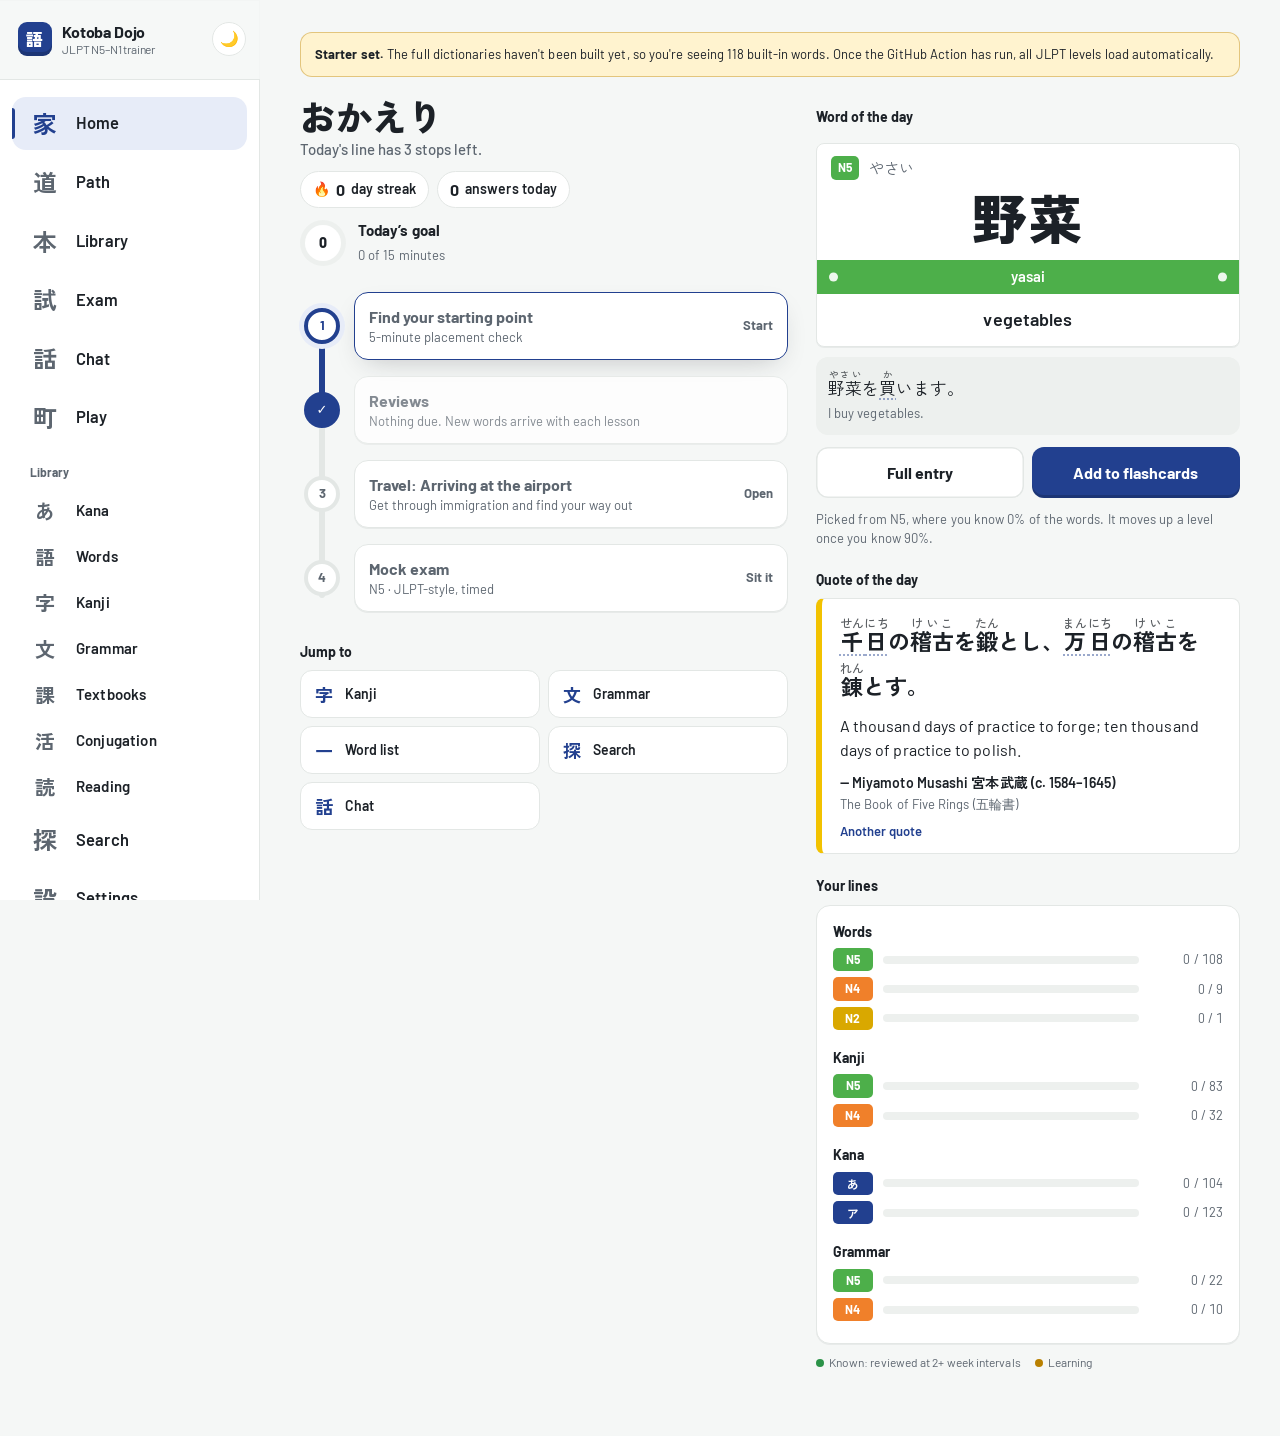
==== index.html @ dc9a8d21 "Fix sentence furigana and word matching; larger leave button in the town - The data build looked for" ====
<!doctype html>
<html lang="en">
<head>
<meta charset="utf-8">
<meta name="viewport" content="width=device-width,initial-scale=1,viewport-fit=cover">
<title>Kotoba Dojo</title>
<meta name="description" content="Learn Japanese vocabulary and kanji (JLPT N5–N1) with flashcards, quizzes, tests, furigana, stroke order and example sentences.">
<meta name="theme-color" content="#F5F7F6">
<link rel="manifest" href="manifest.webmanifest">
<link rel="apple-touch-icon" href="icon-192.png">
<meta name="apple-mobile-web-app-capable" content="yes">
<script>/* apply the saved theme before first paint (no flash) */
try { var st = JSON.parse(localStorage.getItem('kd_settings') || '{}'), t = st.theme || 'system'; if (t !== 'system') document.documentElement.setAttribute('data-theme', t); if (st.skin && st.skin !== 'washi') document.documentElement.setAttribute('data-skin', st.skin); } catch (e) {}
</script>
<link rel="preconnect" href="https://fonts.googleapis.com">
<link rel="preconnect" href="https://fonts.gstatic.com" crossorigin>
<link href="https://fonts.googleapis.com/css2?family=Barlow:wght@400;500;600;700;800&family=Zen+Kaku+Gothic+New:wght@400;500;700;900&family=JetBrains+Mono:wght@400;600;700&family=M+PLUS+1+Code:wght@400;600&display=swap" rel="stylesheet">
<style>
:root{
  --bg:#faf7f2;--card:#ffffff;--ink:#1d1b19;--muted:#6f675e;--line:#e8e1d7;--chip:#f2ede5;
  --accent:#c8102e;--accent-soft:#fbe9ec;--ok:#1f8a4c;--ok-soft:#e6f5ec;--bad:#c62828;--bad-soft:#fdeceb;
  --warn:#b7791f;--warn-soft:#fbf1df;--shadow:0 1px 2px rgba(0,0,0,.05),0 4px 14px rgba(0,0,0,.04);
}
@media (prefers-color-scheme: dark){
  :root:not([data-theme="light"]){
    --bg:#141312;--card:#1e1c1a;--ink:#f2ede7;--muted:#a69e94;--line:#34302c;--chip:#292623;
    --accent:#ff5a6e;--accent-soft:#3a1d22;--ok:#4cc483;--ok-soft:#163023;--bad:#ff6b6b;--bad-soft:#3a1b1b;
    --warn:#e2b04a;--warn-soft:#352a14;--shadow:none;
  }
}
:root[data-theme="dark"]{
  --bg:#141312;--card:#1e1c1a;--ink:#f2ede7;--muted:#a69e94;--line:#34302c;--chip:#292623;
  --accent:#ff5a6e;--accent-soft:#3a1d22;--ok:#4cc483;--ok-soft:#163023;--bad:#ff6b6b;--bad-soft:#3a1b1b;
  --warn:#e2b04a;--warn-soft:#352a14;--shadow:none;
}
*{box-sizing:border-box}
html,body{margin:0}
body{background:var(--bg);color:var(--ink);font-family:Inter,"Noto Sans JP",system-ui,sans-serif;font-size:15px;line-height:1.45;-webkit-font-smoothing:antialiased;padding-bottom:calc(76px + env(safe-area-inset-bottom));-webkit-tap-highlight-color:transparent}
.jp{font-family:"Noto Sans JP",sans-serif}
button{font:inherit;color:inherit}
a{color:var(--accent)}
header.top{position:sticky;top:0;z-index:5;background:color-mix(in srgb,var(--bg) 92%,transparent);backdrop-filter:blur(8px);border-bottom:1px solid var(--line)}
header.top .in{max-width:640px;margin:0 auto;display:flex;align-items:center;gap:10px;padding:12px 16px}
.logo{width:30px;height:30px;border-radius:50%;background:var(--accent);color:#fff;display:grid;place-items:center;font-family:"Noto Sans JP";font-weight:700;font-size:15px}
.brand{font-weight:700;letter-spacing:-.01em;flex:1}
.brand small{display:block;font-weight:400;color:var(--muted);font-size:12px;margin-top:-2px}
.streak{font-size:13px;color:var(--muted);white-space:nowrap}
main{max-width:640px;margin:0 auto;padding:16px}
nav.tabs{position:fixed;bottom:0;left:0;right:0;background:var(--card);border-top:1px solid var(--line);padding-bottom:env(safe-area-inset-bottom);z-index:10}
nav.tabs .in{max-width:640px;margin:0 auto;display:flex}
nav.tabs button{flex:1;background:none;border:0;padding:7px 0 9px;color:var(--muted);font-size:11px;display:flex;flex-direction:column;align-items:center;gap:1px;cursor:pointer}
nav.tabs button b{font-family:"Noto Sans JP";font-size:20px;font-weight:500;line-height:1.3}
nav.tabs button.on{color:var(--accent)}
h1{font-size:23px;margin:4px 0 4px;letter-spacing:-.01em}
h1 .muted{font-weight:500}
.sub{color:var(--muted);margin:0 0 16px}
.muted{color:var(--muted)}
.card{background:var(--card);border:1px solid var(--line);border-radius:16px;padding:16px;box-shadow:var(--shadow)}
.btn{appearance:none;border:0;background:var(--accent);color:#fff;font-weight:600;padding:13px 18px;border-radius:12px;cursor:pointer;width:100%;font-size:15px;margin-top:14px}
.btn:active{transform:scale(.99)}
.btn:disabled{opacity:.5;cursor:default}
.btn.sec{background:var(--chip);color:var(--ink)}
.btn.line{background:none;border:1.5px solid var(--line);color:var(--ink)}
.btn.danger{background:none;border:1.5px solid var(--bad);color:var(--bad)}
.btnrow{display:flex;gap:8px}
.btnrow .btn{flex:1}
.ghost{background:none;border:0;color:var(--muted);cursor:pointer;padding:6px 4px}
.seg{display:flex;background:var(--chip);border-radius:12px;padding:4px;gap:4px}
.seg button{flex:1;border:0;background:none;padding:9px 6px;border-radius:9px;font-size:14px;color:var(--muted);cursor:pointer;line-height:1.2}
.seg button.on{background:var(--card);color:var(--ink);font-weight:600;box-shadow:0 1px 2px rgba(0,0,0,.08)}
.chips{display:flex;flex-wrap:wrap;gap:6px}
.chip{border:1px solid var(--line);background:var(--card);border-radius:999px;padding:6px 12px;font-size:13px;cursor:pointer}
.chip small{color:var(--muted);margin-left:3px}
.chip.on{background:var(--accent);border-color:var(--accent);color:#fff}
.chip.on small{color:rgba(255,255,255,.8)}
.label{font-size:12px;text-transform:uppercase;letter-spacing:.06em;color:var(--muted);margin:18px 0 8px;font-weight:600}
.note{font-size:13px;color:var(--muted);margin-top:12px}
.banner{background:var(--warn-soft);color:var(--ink);border-radius:12px;padding:12px 14px;font-size:13px;margin-bottom:14px}
/* home */
.stats{display:grid;grid-template-columns:repeat(3,1fr);gap:8px;margin:16px 0}
.stat{background:var(--card);border:1px solid var(--line);border-radius:14px;padding:12px}
.stat b{display:block;font-size:24px;letter-spacing:-.02em}
.stat span{font-size:12px;color:var(--muted)}
.lvrows{display:grid;gap:10px}
.lvrow{display:grid;grid-template-columns:34px 1fr auto;align-items:center;gap:10px;font-size:13px}
.lvrow b{font-weight:600}
.pbar{height:8px;background:var(--chip);border-radius:99px;overflow:hidden;display:flex}
.pbar i{display:block;height:100%;background:var(--accent)}
.pbar i.l{background:color-mix(in srgb,var(--accent) 35%,var(--chip))}
.actions{display:grid;gap:10px;margin-top:16px}
.action{display:flex;align-items:center;gap:14px;text-align:left;background:var(--card);border:1px solid var(--line);border-radius:16px;padding:14px 16px;cursor:pointer;box-shadow:var(--shadow)}
.action.hot{border-color:var(--accent)}
.action .ic{width:44px;height:44px;border-radius:12px;background:var(--accent-soft);color:var(--accent);display:grid;place-items:center;font-family:"Noto Sans JP";font-size:22px;font-weight:700;flex:none}
.action b{display:block}
.action span{font-size:13px;color:var(--muted)}
/* frequency */
.freq{display:inline-flex;align-items:center;gap:6px;font-size:12px;color:var(--muted);vertical-align:middle;white-space:nowrap}
.bars{display:inline-flex;gap:2px;align-items:flex-end;height:13px}
.bars i{width:4px;background:var(--line);border-radius:1px}
.bars i:nth-child(1){height:5px}.bars i:nth-child(2){height:7px}.bars i:nth-child(3){height:9px}.bars i:nth-child(4){height:11px}.bars i:nth-child(5){height:13px}
.f5 .bars i.on,.f4 .bars i.on{background:var(--accent)}
.f3 .bars i.on{background:var(--warn)}
.f2 .bars i.on,.f1 .bars i.on{background:var(--muted)}
/* ruby */
ruby rt{font-size:.55em;color:color-mix(in srgb,var(--ink) 72%,transparent);font-weight:500;letter-spacing:.02em}
body.furi-tap ruby:not(.show) rt{visibility:hidden}
body.furi-tap .force ruby rt{visibility:visible}
body.furi-tap .prompt ruby,body.furi-tap .fcard ruby{cursor:pointer}
/* quiz */
.qtop{display:flex;justify-content:space-between;align-items:center;margin-bottom:8px;font-size:14px;color:var(--muted)}
.qbar{height:5px;background:var(--chip);border-radius:99px;overflow:hidden;margin-bottom:12px}
.qbar i{display:block;height:100%;background:var(--accent)}
.prompt{text-align:center;padding:30px 16px 18px;position:relative}
.pword{font-size:42px;font-weight:500;line-height:1.7;word-break:keep-all}
.pkanji{font-size:80px;line-height:1.2;font-weight:500}
.pmean{font-size:22px;font-weight:600;line-height:1.35;padding:10px 0}
.proma{color:var(--muted);font-size:16px;margin-top:10px;display:block}
.pmeta{margin-top:12px;display:flex;gap:8px;justify-content:center;align-items:center;flex-wrap:wrap}
.say{position:absolute;top:10px;right:10px;width:38px;height:38px;border-radius:50%;border:1px solid var(--line);background:var(--card);cursor:pointer;font-size:16px;display:grid;place-items:center}
.say.inl{position:static;width:32px;height:32px;font-size:14px;flex:none}
.hint{text-align:center;color:var(--muted);font-size:14px;margin:14px 0 4px}
.choices{display:grid;gap:10px;margin-top:10px}
.choices.grid2{grid-template-columns:1fr 1fr}
.choice{text-align:left;border:1.5px solid var(--line);background:var(--card);border-radius:14px;padding:14px;font-size:16px;cursor:pointer;display:flex;gap:12px;align-items:center;min-height:56px;transition:border-color .15s,background .15s}
.choice:hover{border-color:color-mix(in srgb,var(--accent) 40%,var(--line))}
.choices.grid2 .choice{flex-direction:column;justify-content:center;gap:4px;text-align:center;min-height:92px}
.choice .n{width:22px;height:22px;border-radius:50%;background:var(--chip);display:grid;place-items:center;font-size:11px;color:var(--muted);flex:none}
.choices.grid2 .choice .n{display:none}
.cjp{font-size:22px;line-height:1.7}
.ckanji{font-size:40px;line-height:1.2}
.choice.ok{border-color:var(--ok);background:var(--ok-soft)}
.choice.bad{border-color:var(--bad);background:var(--bad-soft)}
.choice.dim{opacity:.5}
.verdict{margin-top:16px;padding:12px 14px;border-radius:12px;font-weight:600}
.verdict.good{background:var(--ok-soft);color:var(--ok)}
.verdict.bad{background:var(--bad-soft);color:var(--bad)}
/* flashcards */
.fcard{text-align:center;padding:36px 16px 24px;position:relative;min-height:230px;display:flex;flex-direction:column;justify-content:center}
.fcard .side{font-size:12px;text-transform:uppercase;letter-spacing:.06em;color:var(--muted);position:absolute;top:14px;left:16px}
.rates{display:grid;grid-template-columns:repeat(4,1fr);gap:8px;margin-top:14px}
.rate{border:1.5px solid var(--line);background:var(--card);border-radius:12px;padding:10px 4px;cursor:pointer;display:flex;flex-direction:column;align-items:center;gap:2px;font-weight:600;font-size:14px}
.rate small{font-weight:400;color:var(--muted);font-size:11px}
.rate.again{border-color:var(--bad);color:var(--bad)}
.rate.good{border-color:var(--ok);color:var(--ok)}
.rate.easy{border-color:var(--accent);color:var(--accent)}
/* detail */
.detail{margin-top:4px}
.dtop{display:flex;align-items:center;justify-content:space-between;gap:10px}
.dword{font-size:34px;line-height:1.7;font-weight:500}
.dread{color:var(--muted);font-size:14px}
.dmean{font-size:19px;font-weight:600;margin:8px 0}
.senses{margin:8px 0 0;padding-left:22px}
.senses li{margin:4px 0}
.senses .pos{font-size:12px;color:var(--muted);display:block}
.tags{display:flex;flex-wrap:wrap;gap:6px;align-items:center;margin:8px 0}
.tag{font-size:12px;background:var(--chip);border-radius:6px;padding:3px 8px;color:var(--muted)}
.tag.lv{background:var(--accent-soft);color:var(--accent);font-weight:600}
.tag.cm{background:var(--ok-soft);color:var(--ok)}
.ex{margin-top:10px;padding:12px;border-radius:12px;background:var(--chip);display:flex;gap:10px;align-items:flex-start}
.ex .jp{font-size:17px;line-height:1.95}
.ex .en{font-size:13px;color:var(--muted)}
.ex .src{font-size:11px;color:var(--muted);text-decoration:none}
.kchips{display:flex;flex-wrap:wrap;gap:6px;margin-top:6px}
.kchip{display:flex;align-items:center;gap:8px;border:1px solid var(--line);background:var(--card);border-radius:10px;padding:6px 10px;cursor:pointer;font-size:13px;text-align:left}
.kchip b{font-family:"Noto Sans JP";font-size:20px;font-weight:500}
.mini{font-size:12px;color:var(--muted);margin-top:12px}
.khead{display:flex;gap:16px;align-items:flex-start}
.kbig{width:120px;height:120px;border-radius:18px;background:var(--chip);display:grid;place-items:center;flex:none;font-size:80px;line-height:1;position:relative;overflow:hidden}
.kbig svg{width:100%;height:100%}
.kbig .replay{position:absolute;bottom:4px;right:4px;border:0;background:var(--card);border-radius:8px;font-size:12px;padding:3px 7px;cursor:pointer;color:var(--muted)}
.ksvg .grid{stroke:var(--line);stroke-width:.6;stroke-dasharray:2 2;fill:none}
.ksvg .bg path{stroke:var(--line);stroke-width:3;fill:none;stroke-linecap:round;stroke-linejoin:round}
.ksvg .fg path{stroke:var(--ink);stroke-width:3.2;fill:none;stroke-linecap:round;stroke-linejoin:round}
.ksvg .nums text{font-size:8px;fill:var(--accent);font-family:Inter,sans-serif}
.frames{display:flex;flex-wrap:wrap;gap:4px;margin-top:10px}
.frames svg{width:44px;height:44px;background:var(--chip);border-radius:6px}
.frames .fg path{stroke:var(--ink);stroke-width:4;fill:none;stroke-linecap:round;stroke-linejoin:round}
.frames .fg path.cur{stroke:var(--accent)}
.reads{display:grid;gap:8px;margin-top:14px}
.read{display:flex;gap:10px;align-items:baseline;font-size:15px;flex-wrap:wrap}
.read b{font-size:12px;color:var(--muted);text-transform:uppercase;letter-spacing:.05em;width:76px;flex:none}
.oku{color:var(--muted)}
.exlist{display:grid;gap:8px;margin-top:8px}
.exrow{display:flex;align-items:center;gap:10px;padding:8px 12px;background:var(--chip);border-radius:10px;cursor:pointer;border:0;text-align:left;width:100%}
.exrow .jp{font-size:19px;line-height:1.8;min-width:80px}
.exrow .m{flex:1;font-size:14px;color:var(--muted)}
/* lists */
.search{width:100%;padding:12px 14px;border-radius:12px;border:1px solid var(--line);background:var(--card);color:var(--ink);font:inherit;font-size:16px}
.list{display:grid;gap:6px;margin-top:12px}
.row{display:flex;align-items:center;gap:10px;text-align:left;background:var(--card);border:1px solid var(--line);border-radius:12px;padding:8px 12px;cursor:pointer;width:100%}
.row .rw{font-size:19px;line-height:1.8;min-width:96px;max-width:45%}
.row .rm{flex:1;font-size:14px;color:var(--muted);overflow:hidden;text-overflow:ellipsis;display:-webkit-box;-webkit-line-clamp:2;-webkit-box-orient:vertical}
.row .lvl{font-size:11px;color:var(--accent);font-weight:600;flex:none}
.dot{width:8px;height:8px;border-radius:50%;background:var(--line);flex:none;display:inline-block}
.dot.learning{background:var(--warn)}
.dot.known{background:var(--ok)}
.legend{display:flex;gap:14px;font-size:12px;color:var(--muted);margin-top:10px;align-items:center;flex-wrap:wrap}
.legend span{display:inline-flex;align-items:center;gap:5px}
.tiles{display:grid;grid-template-columns:repeat(auto-fill,minmax(78px,1fr));gap:8px;margin-top:14px}
.tile{position:relative;background:var(--card);border:1px solid var(--line);border-radius:14px;padding:10px 4px 8px;cursor:pointer;display:flex;flex-direction:column;align-items:center;gap:2px}
.tile .tk{font-size:32px;line-height:1.2}
.tile .tm{font-size:11px;color:var(--muted);max-width:100%;overflow:hidden;text-overflow:ellipsis;white-space:nowrap;padding:0 4px}
.tile .dot{position:absolute;top:7px;right:7px}
.loading{padding:30px 0;text-align:center;color:var(--muted)}
/* results */
.score{text-align:center;padding:24px 16px}
.score .big{font-size:52px;font-weight:700;letter-spacing:-.03em}
/* settings */
.set{display:flex;align-items:center;justify-content:space-between;gap:12px;padding:14px 0;border-bottom:1px solid var(--line)}
.set:last-child{border-bottom:0}
.set b{display:block;font-weight:600}
.set span{font-size:13px;color:var(--muted)}
.sw{position:relative;width:46px;height:28px;flex:none}
.sw input{opacity:0;width:0;height:0}
.sw span{position:absolute;inset:0;background:var(--line);border-radius:99px;transition:.2s;cursor:pointer}
.sw span:before{content:"";position:absolute;width:22px;height:22px;left:3px;top:3px;background:#fff;border-radius:50%;transition:.2s}
.sw input:checked+span{background:var(--accent)}
.sw input:checked+span:before{transform:translateX(18px)}
textarea{width:100%;min-height:110px;padding:12px;border-radius:12px;border:1px solid var(--line);background:var(--card);color:var(--ink);font:inherit;font-family:"Noto Sans JP",Inter,sans-serif;margin-top:8px}
code{background:var(--chip);padding:1px 5px;border-radius:5px;font-size:13px}
.credits{font-size:13px;display:grid;gap:8px}
.credits div{color:var(--muted)}
.credits b{color:var(--ink);font-weight:600}
/* sheet */
#sheet{position:fixed;inset:0;z-index:30;display:none}
#sheet.open{display:block}
.sheet-bg{position:absolute;inset:0;background:rgba(0,0,0,.4)}
.sheet{position:absolute;left:0;right:0;bottom:0;max-height:88vh;overflow:auto;background:var(--card);border-radius:20px 20px 0 0;padding:18px 18px calc(24px + env(safe-area-inset-bottom));max-width:640px;margin:0 auto}
.sheet .close{font-size:18px;margin-left:auto}
.sheet-nav{display:flex;align-items:center;justify-content:space-between;gap:8px;margin:-6px -6px 4px}
.sheet-back{font-size:15px;color:var(--accent);font-weight:600;display:flex;align-items:center;gap:4px;padding:6px 8px;border-radius:10px;max-width:70%;overflow:hidden;white-space:nowrap;text-overflow:ellipsis}
.sheet-back:hover{background:var(--chip)}
.toast{position:fixed;left:50%;bottom:calc(88px + env(safe-area-inset-bottom));transform:translateX(-50%);background:var(--ink);color:var(--bg);padding:10px 16px;border-radius:99px;font-size:14px;z-index:40;opacity:0;transition:opacity .2s;pointer-events:none;max-width:90vw;text-align:center}
.toast.show{opacity:1}
.qnav{display:flex;gap:6px;align-items:center}
.vtabs .seg button{font-size:13px;padding:9px 2px}
.kgrid{display:grid;grid-template-columns:repeat(5,1fr);gap:6px}
.kcell{position:relative;border:1px solid var(--line);background:var(--card);border-radius:12px;padding:8px 2px 6px;display:flex;flex-direction:column;align-items:center;cursor:pointer;min-height:66px;justify-content:center}
.kcell.empty{border:0;background:none;cursor:default}
.kcell .kc{font-size:26px;line-height:1.2}
.kcell .ko{font-size:13px;color:var(--muted);line-height:1.2}
.kcell .kr{font-size:11px;color:var(--muted)}
.kcell .dot{position:absolute;top:6px;right:6px}
.sitgrid{display:grid;grid-template-columns:repeat(2,1fr);gap:10px;margin-top:14px}
.sitcard{display:flex;flex-direction:column;align-items:flex-start;gap:2px;text-align:left;border:1px solid var(--line);background:var(--card);border-radius:16px;padding:14px;cursor:pointer;box-shadow:var(--shadow)}
.sitcard .si{font-size:26px;line-height:1.2;margin-bottom:4px}
.sitcard b{font-size:15px}
.sitcard .sj{font-size:13px;color:var(--muted)}
.sitcard .sm{font-size:12px;color:var(--muted);margin:4px 0 6px}
.sitcard .pbar{width:100%;height:5px}
.row .rank{font-size:12px;color:var(--muted);width:20px;text-align:right;flex:none;font-variant-numeric:tabular-nums}
@media (min-width:900px){ .sitgrid{grid-template-columns:repeat(3,1fr)} .kgrid{gap:8px} .kcell{min-height:78px} .kcell .kc{font-size:30px} }
.verdict{display:flex;align-items:center;justify-content:space-between;gap:10px}
.vplay{border:0;background:var(--card);color:inherit;border-radius:999px;padding:5px 12px;font-size:13px;font-weight:600;cursor:pointer;flex:none}
.nav-extra{display:none!important}
.nav-foot{display:none;margin-top:auto;padding:14px 16px 6px;border-top:1px solid var(--line)}
.nav-foot .nf-head{display:flex;align-items:center;gap:8px;font-weight:700;font-size:15px;margin-bottom:12px}
.nav-foot .nf-head i{width:12px;height:12px;border-radius:50%;background:var(--lc)}
.nav-foot .nf-row{display:grid;grid-template-columns:66px 1fr 40px;align-items:center;gap:8px;font-size:13.5px;color:var(--muted);margin:8px 0}
.nav-foot .nf-bar{height:8px;border-radius:4px;background:var(--chip);overflow:hidden}
.nav-foot .nf-bar span{display:block;height:100%;background:var(--lc);border-radius:4px}
.nav-foot .nf-row b{text-align:right;color:var(--ink);font-weight:600}
.nav-foot .nf-meta{display:flex;flex-wrap:wrap;gap:6px;margin-top:12px}
.nav-foot .nf-meta span{font-size:13px;background:var(--chip);border-radius:999px;padding:4px 10px}
.hdr-extra{font-size:14px}
.gtitle{font-size:28px;line-height:1.5;font-weight:600}
.pword.gq{font-size:32px;font-weight:600}
.row .rw.gt{font-size:16px;font-weight:500;line-height:1.5}
.gform{margin-top:10px;padding:10px 12px;border-radius:12px;border:1px dashed var(--line);font-size:14px}
.gform b{display:block;font-size:11px;text-transform:uppercase;letter-spacing:.06em;color:var(--muted);margin-bottom:2px}
.gexpl{margin-top:10px;font-size:14px;line-height:1.6}
.psent{font-size:34px;line-height:2.2;text-align:left}
@media (max-width:599px){.psent{font-size:28px}}
.psent u{text-decoration-thickness:2px;text-underline-offset:4px;text-decoration-color:var(--accent)}
.blank{display:inline-block;min-width:3.2em;border-bottom:2px solid var(--accent);margin:0 2px}
.slot{display:inline-block;width:2.6em;border-bottom:2px solid var(--muted);margin:0 3px;text-align:center;font-size:15px;color:var(--accent);vertical-align:baseline}
.slot.star{border-bottom-color:var(--accent);font-weight:700}
.listen{border:0;background:var(--accent);color:#fff;border-radius:999px;padding:16px 28px;font-size:18px;font-weight:600;cursor:pointer}
.choice.sel{border-color:var(--accent);background:var(--accent-soft)}
.exsec{display:flex;flex-direction:column;gap:2px;margin:6px 0}
.exsec span{font-size:12px;color:var(--muted)}
.exinstr{font-size:15px;margin-top:4px}
.exinstr-en{font-size:13px;color:var(--muted);margin-bottom:10px}
.exgrid{display:flex;flex-wrap:wrap;gap:5px;margin-top:16px}
.exgrid button{width:34px;height:30px;border-radius:8px;border:1px solid var(--line);background:var(--card);font-size:12px;cursor:pointer;color:var(--muted)}
.exgrid button.done{background:var(--chip);color:var(--ink)}
.exgrid button.cur{border-color:var(--accent);color:var(--accent);font-weight:700}
#etimer{font-variant-numeric:tabular-nums;font-weight:600;color:var(--ink)}
#etimer.low{color:var(--bad)}
.exparts{display:grid;gap:6px}
.exparts div{display:flex;justify-content:space-between;gap:10px;font-size:14px}
.okc{color:var(--ok)} .badc{color:var(--bad)}
.pic{display:inline-block;flex:none;object-fit:contain}
.pic.emo{font-family:"Apple Color Emoji","Segoe UI Emoji","Noto Color Emoji",sans-serif;line-height:1;text-align:center}
.pic.sm{width:36px;height:36px;font-size:29px}
.pic.sm.none{visibility:hidden}
.pic.xs{width:24px;height:24px;font-size:18px;position:absolute;top:6px;left:6px}
.pic.md{width:64px;height:64px;font-size:52px}
.pic.lg{width:108px;height:108px;font-size:88px}
.pic.xl{width:156px;height:156px;font-size:128px}
.sign-pic{display:flex;justify-content:center;padding-top:6px}
.kpic{margin-bottom:4px}
.ppic{display:flex;justify-content:center;margin-bottom:6px}
.pic.icon{padding:.12em;box-sizing:border-box;background:linear-gradient(150deg,#F2F5FD,#D3DCF4);border-radius:24%;box-shadow:inset 0 -.04em 0 rgba(34,64,143,.18),0 .03em .08em rgba(20,30,60,.18)}
img.pic.p3d{filter:drop-shadow(0 .03em .05em rgba(0,0,0,.18))}
.kcx{cursor:pointer;border-radius:4px;text-decoration:underline dotted color-mix(in srgb,var(--accent) 45%,transparent);text-underline-offset:.22em;text-decoration-thickness:1.5px;transition:background-color .12s,color .12s}
.kcx:hover,.kcx:focus-visible{background:var(--accent-soft);color:var(--accent);outline:none}
.kcx:active{background:var(--accent);color:#fff}
.kbuild,.kremember{background:var(--chip);border-radius:16px;padding:14px;margin-bottom:6px}
.kb-type{display:inline-block;font-size:12px;font-weight:700;color:var(--accent);background:var(--accent-soft);border-radius:999px;padding:3px 10px;margin-bottom:10px}
.kb-eq{display:flex;align-items:stretch;flex-wrap:wrap;gap:6px}
.kb-op{align-self:center;font-style:normal;font-weight:700;color:var(--muted);font-size:18px;padding:0 2px}
.kb-part{display:flex;flex-direction:column;align-items:center;justify-content:center;gap:1px;min-width:74px;background:var(--card);border:1px solid var(--line);border-radius:12px;padding:8px 10px;color:var(--ink);font:inherit;text-align:center}
button.kb-part{cursor:pointer}
button.kb-part:hover{border-color:var(--accent)}
.kb-part b{font-size:30px;font-weight:600;line-height:1.15}
.kb-pm{font-size:12.5px;color:var(--ink);font-weight:600;max-width:110px}
.kb-pn{font-size:11px;color:var(--muted)}
.kb-role{margin-top:3px;font-size:10.5px;font-weight:700;border-radius:999px;padding:1px 7px}
.kb-part.meaning .kb-role{background:var(--ok-soft);color:var(--ok)}
.kb-part.sound .kb-role{background:var(--warn-soft);color:var(--warn)}
.kb-part.whole{border:2px solid var(--accent)}
.kb-part.whole b{color:var(--accent)}
.kb-story{margin:0 2px 12px;font-size:17px;line-height:1.55;font-weight:600}
.kb-say{margin:10px 2px 0;font-size:13.5px;line-height:1.55;color:var(--muted)}
.kb-trick{margin-top:10px;background:var(--card);border:1px dashed var(--line);border-radius:12px;padding:10px 12px;display:grid;gap:2px}
.kb-trick b{font-size:12px;color:var(--accent)}
.kb-trick span{font-size:15px;font-weight:600}
.kb-trick small{font-size:11.5px;color:var(--muted)}
.kb-old{display:flex;align-items:center;gap:10px;margin-top:10px;font-size:13px;color:var(--muted)}
.kb-old b{font-size:30px;font-weight:500;color:var(--ink);background:var(--card);border:1px solid var(--line);border-radius:10px;padding:2px 8px;line-height:1.3}
.kb-rad{margin:8px 2px 0;font-size:13px;color:var(--muted)}
.kb-rad b{color:var(--ink);font-size:15px}
.kr-row+.kr-row{margin-top:12px}
.kr-h{font-size:12.5px;font-weight:700;color:var(--muted);margin-bottom:6px}
.kb-ks{display:flex;flex-wrap:wrap;gap:6px}
.kb-k{display:flex;align-items:center;gap:7px;background:var(--card);border:1px solid var(--line);border-radius:10px;padding:4px 10px 4px 6px;cursor:pointer;color:var(--ink);font:inherit;font-size:13px}
.kb-k b{font-size:22px;font-weight:600;line-height:1.2}
.kb-k span{color:var(--muted);max-width:120px;overflow:hidden;text-overflow:ellipsis;white-space:nowrap}
.kb-k:hover{border-color:var(--accent)}
.kr-note{display:block}
.kr-note textarea{width:100%;box-sizing:border-box;border:1px solid var(--line);border-radius:10px;background:var(--card);color:var(--ink);font:inherit;font-size:14px;padding:8px 10px;resize:vertical}
.kr-note textarea:focus{outline:2px solid var(--accent);outline-offset:0}
.kr-saved{display:block;font-size:11.5px;color:var(--ok);min-height:14px;margin-top:2px}
.pcheck{display:flex;align-items:center;gap:14px;justify-content:space-between;border:2px dashed var(--accent)}
.pcheck.done{border-style:solid;border-color:var(--line)}
.pcheck b{display:block;font-size:15.5px}
.pcheck span{display:block;font-size:13.5px;color:var(--muted);margin-top:2px}
.btn.sm{width:auto;padding:10px 16px;font-size:14px;white-space:nowrap;margin:0}
.ptabs{margin:14px 0}
.pnext{border-left:6px solid var(--lc);margin-bottom:16px}
.pn-k{font-size:12.5px;font-weight:700;color:var(--lc)}
.pn-t{font-size:24px;font-weight:800;margin:4px 0 2px}
.pn-s{color:var(--muted);margin-bottom:12px}
.plevel{background:var(--card);border:1px solid var(--line);border-radius:16px;margin-bottom:10px;overflow:hidden}
.plevel summary{display:flex;align-items:center;gap:10px;padding:14px 16px;cursor:pointer;list-style:none}
.plevel summary::-webkit-details-marker{display:none}
.plevel summary b{flex:1}
.pl-n{font-size:13px;color:var(--muted)}
.plevel .note{padding:0 16px 14px;margin:0}
.ulist{display:flex;flex-direction:column}
.plevel .ulist{border-top:1px solid var(--line)}
.unit{display:flex;align-items:center;gap:12px;text-align:left;background:var(--card);border:0;border-bottom:1px solid var(--line);padding:12px 16px;cursor:pointer;color:var(--ink);font:inherit}
.ulist>.unit:last-child{border-bottom:0}
body > main .ulist:not(.plevel .ulist){border:1px solid var(--line);border-radius:16px;overflow:hidden}
.unit:hover{background:var(--chip)}
.un{flex:none;width:34px;height:34px;border-radius:50%;display:flex;align-items:center;justify-content:center;font-weight:800;font-size:14px;border:2.5px solid var(--lc);color:var(--lc);background:var(--card)}
.unit.done .un{background:var(--lc);color:#fff}
.unit.cur{background:var(--accent-soft)}
.unit.cur .un{box-shadow:0 0 0 4px color-mix(in srgb,var(--lc) 25%,transparent)}
.ut{flex:1;min-width:0;display:flex;flex-direction:column}
.ut b{font-size:15.5px}
.ut span{font-size:13px;color:var(--muted);overflow:hidden;text-overflow:ellipsis;white-space:nowrap}
.ugo{font-size:13px;font-weight:700;color:var(--accent)}
.lesson{max-width:680px;margin:0 auto}
.lsteps{margin-bottom:14px}
.ls-h{margin:6px 0 14px}
.ls-k{font-size:13px;font-weight:700;color:var(--accent)}
.ls-h h2{font-size:24px;margin:4px 0 6px;line-height:1.3}
.lpat{text-align:center;padding:22px 16px}
.lp-t{font-size:30px;font-weight:700;line-height:1.6}
.lp-m{font-size:16px;color:var(--muted);margin-top:4px}
.lpat .gform{text-align:left;margin-top:12px}
.lpts{padding-left:20px;margin:16px 0;line-height:1.75;font-size:15.5px}
.lpts li{margin-bottom:6px}
.lex{background:var(--chip);border-radius:12px;padding:10px 14px;margin-bottom:8px;display:block}
.lex .jp{font-size:19px;line-height:1.9}
.lex .en{display:block;font-size:14px;color:var(--muted)}
.lwords{display:grid;grid-template-columns:repeat(auto-fill,minmax(150px,1fr));gap:10px}
.lword{position:relative;display:flex;flex-direction:column;align-items:center;gap:2px;background:var(--card);border:1.5px solid var(--line);border-radius:16px;padding:14px 10px 12px;cursor:pointer;color:var(--ink);font:inherit;text-align:center}
.lword:hover{border-color:var(--accent)}
.lw-pic{height:64px;display:flex;align-items:center}
.lw-pic.none{height:8px}
.lw-w{font-size:22px;font-weight:700;line-height:1.7}
.lw-r{font-size:12.5px;color:var(--muted)}
.lw-m{font-size:14px;font-weight:600}
.lword .say{position:absolute;top:6px;right:6px}
.lkanji{display:flex;flex-direction:column;gap:10px}
.lk{display:flex;gap:14px;align-items:flex-start;text-align:left;background:var(--card);border:1.5px solid var(--line);border-radius:16px;padding:14px;cursor:pointer;color:var(--ink);font:inherit}
.lk:hover{border-color:var(--accent)}
.lk-k{font-size:52px;line-height:1;flex:none;width:64px;text-align:center}
.lk-b{display:flex;flex-direction:column;gap:3px;min-width:0}
.lk-b b{font-size:16px}
.lk-b>span{font-size:13.5px;color:var(--muted)}
.lk-b .lk-o{color:var(--ink);font-style:italic}
.lread{display:flex;flex-direction:column;gap:10px}
.lline{background:var(--card);border:1px solid var(--line);border-radius:14px;padding:12px 14px;display:flex;flex-direction:column;align-items:flex-start;gap:4px}
.lline .jp,.bub .jp{font-size:20px;line-height:2}
.len{font-size:13px;padding:2px 0;color:var(--muted);text-align:left}
.len.on{color:var(--ink)}
.ltalk{display:flex;flex-direction:column;gap:12px}
.bub{max-width:88%;background:var(--card);border:1px solid var(--line);border-radius:18px 18px 18px 6px;padding:10px 14px;align-self:flex-start}
.bub.me{align-self:flex-end;background:var(--accent-soft);border-color:transparent;border-radius:18px 18px 6px 18px}
.bub .who{font-size:11.5px;font-weight:700;color:var(--muted)}
.bub .ex{background:none;padding:0;margin:0}
.lnav{display:flex;justify-content:space-between;gap:10px;margin:20px auto 0;max-width:680px}
.lnav .btn{width:auto;flex:1;margin:0}
.lnav .btn.line{flex:0 0 auto}
.choice.idk{justify-content:center;color:var(--muted);border-style:dashed}
.placerows .psk{font-size:12.5px;color:var(--muted);margin:-2px 0 8px 44px}
.libgrid{display:grid;grid-template-columns:repeat(auto-fill,minmax(150px,1fr));gap:10px}
@media (min-width:900px){.libgrid{grid-template-columns:repeat(auto-fill,minmax(220px,1fr));gap:12px}}
.libtile{display:flex;flex-direction:column;align-items:flex-start;gap:3px;text-align:left;background:var(--card);border:1.5px solid var(--line);border-radius:18px;padding:14px;cursor:pointer;color:var(--ink);font:inherit}
.libtile:hover{border-color:var(--accent)}
.libtile b{font-size:34px;font-weight:600;color:var(--accent);line-height:1.2}
.lt-t{font-size:17px;font-weight:700}
.lt-d{font-size:13.5px;color:var(--muted)}
.nav-sub{display:none;font-size:12px;font-weight:700;color:var(--muted);padding:14px 18px 4px;text-transform:none}
@media (min-width:900px){ .nav-sub.nav-extra{display:block!important} nav.tabs button.lib{padding-top:8px;padding-bottom:8px;font-size:15px} nav.tabs button.lib b{font-size:20px} }
.ansc{display:flex;gap:16px;align-items:center;width:100%;text-align:left;background:var(--card);border:1.5px solid var(--line);border-radius:16px;padding:14px 16px;margin-top:12px;cursor:pointer;color:var(--ink);font:inherit;position:relative}
.ansc:hover{border-color:var(--accent)}
.ac-big{font-size:56px;line-height:1.1;flex:none;min-width:64px;text-align:center}
.ac-big.ac-word{font-size:34px;line-height:1.7}
.ac-body{display:flex;flex-direction:column;gap:4px;min-width:0;flex:1}
.ac-m{font-size:17px;font-weight:700}
.ac-r{display:flex;align-items:baseline;gap:10px;flex-wrap:wrap;font-size:18px}
.ac-r b{font-size:12px;color:var(--muted);min-width:30px}
.ac-ro{font-size:14px;color:var(--muted)}
.ac-ex{font-size:15px;margin-top:2px}
.ac-ex .jp{font-size:18px}
.ac-g{font-size:20px}
.ac-more{position:absolute;right:14px;bottom:8px;font-size:12px;font-weight:700;color:var(--accent)}
.lesson,.page-session .after{padding-bottom:110px}
.pl-plan{padding:4px 16px 12px;border-top:1px solid var(--line)}
.pl-plan p{font-size:13.5px;color:var(--muted);margin:10px 0}
.cov{display:grid;grid-template-columns:56px 1fr auto;gap:10px;align-items:center;font-size:13px;margin:6px 0}
.cov b{font-weight:600}
.stage-h{font-size:12px;font-weight:800;color:var(--lc);padding:12px 16px 6px;border-top:1px solid var(--line);letter-spacing:.04em}
.unit.cp .un{border-style:dashed}
.unit.cp b{color:var(--lc)}
.unit.exam .un{border-radius:10px;background:var(--lc);color:#fff;border-color:var(--lc);font-family:var(--ffj)}
.unit.exam{background:color-mix(in srgb,var(--lc) 8%,var(--card))}
.ulist.boxed{border:1px solid var(--line);border-radius:16px;overflow:hidden}
.lline .say{margin-left:6px;vertical-align:middle}
.exinstr{font-size:15px;color:var(--muted);margin-bottom:8px}
.hook{font-size:15.5px;line-height:1.5;margin:4px 0 0;padding:10px 14px;border-radius:12px;background:var(--accent-soft);color:var(--ink)}
.goalbar{display:flex;align-items:center;gap:12px;margin:12px 0}
.gb-ring{--p:0;width:46px;height:46px;border-radius:50%;flex:none;display:grid;place-items:center;background:conic-gradient(var(--ok) calc(var(--p)*1%),var(--chip) 0)}
.gb-ring span{width:36px;height:36px;border-radius:50%;background:var(--card);display:grid;place-items:center;font-weight:800;font-size:14px}
.gb-t b{display:block;font-size:15px}
.gb-t span{font-size:13px;color:var(--muted)}
.goalbar.met .gb-t b{color:var(--ok)}
.gcard{margin:14px 0}
.gc-top{display:flex;align-items:center;gap:12px}
.belt{display:inline-flex;align-items:center;gap:6px;background:var(--bc);color:var(--bt);font-weight:800;border-radius:8px;padding:6px 10px;font-family:var(--ffj);border:1px solid color-mix(in srgb,var(--ink) 15%,transparent)}
.belt i{width:14px;height:6px;border-radius:2px;background:currentColor;opacity:.5}
.gc-n b{display:block;font-size:16px}
.gc-n span{font-size:13px;color:var(--muted)}
.gc-bar{margin:12px 0 4px;height:10px}
.gc-badges{display:flex;flex-wrap:wrap;gap:6px;margin-top:6px}
.bdg{width:34px;height:34px;border-radius:50%;display:grid;place-items:center;font-size:17px;background:var(--chip);filter:grayscale(1);opacity:.35}
.bdg.got{filter:none;opacity:1;background:var(--accent-soft)}
.gc-foot{font-size:12px;color:var(--muted);margin-top:6px}
.stars{color:#E8A800;letter-spacing:1px;font-size:15px;white-space:nowrap}
.stars-big .stars{font-size:40px}
.xpline{font-weight:700;color:var(--accent);margin-bottom:6px}
.hxp{display:inline-flex;align-items:center;gap:5px;margin-left:8px;font-weight:700}
.hxp i{width:12px;height:12px;border-radius:3px;background:var(--bc);border:1px solid color-mix(in srgb,var(--ink) 25%,transparent)}
.xppop{position:fixed;left:50%;top:40%;transform:translate(-50%,0);font-weight:800;font-size:22px;color:var(--ok);pointer-events:none;z-index:80;animation:xpup 1.1s ease-out forwards}
@keyframes xpup{from{opacity:0;transform:translate(-50%,10px)}20%{opacity:1}to{opacity:0;transform:translate(-50%,-50px)}}
.celebrate{position:fixed;left:50%;top:18%;transform:translate(-50%,0);z-index:90;background:var(--card);border:2px solid var(--accent);border-radius:18px;padding:16px 22px;box-shadow:0 14px 40px rgba(0,0,0,.25);text-align:center;animation:celin .3s ease-out;max-width:calc(100vw - 32px)}
.celebrate b{display:block;font-size:20px}
.celebrate span{font-size:14px;color:var(--muted)}
.celebrate.out{opacity:0;transition:opacity .4s}
@keyframes celin{from{opacity:0;transform:translate(-50%,-12px) scale(.96)}}
.confetti{position:fixed;top:-12px;width:9px;height:14px;border-radius:2px;z-index:85;pointer-events:none;animation:fall 2s ease-in forwards}
@keyframes fall{to{top:105vh;transform:rotate(540deg)}}
@media (prefers-reduced-motion:reduce){.xppop,.celebrate{animation:none}.confetti{display:none}}
.ak-busy{display:flex;align-items:center;gap:14px}
.spin{width:26px;height:26px;border-radius:50%;border:3px solid var(--chip);border-top-color:var(--accent);animation:spin 1s linear infinite;flex:none}
@keyframes spin{to{transform:rotate(360deg)}}
.ak-grid{display:grid;grid-template-columns:minmax(0,1fr) minmax(0,1fr);gap:14px;align-items:start}
@media (max-width:760px){.ak-grid{grid-template-columns:1fr}}
.ak-row{display:flex;align-items:center;justify-content:space-between;gap:10px;padding:7px 0;border-bottom:1px solid var(--line)}
.ak-row:last-child{border-bottom:0}
.ak-row span{display:flex;flex-direction:column;min-width:0}
.ak-row small{color:var(--muted);font-size:12px}
.ak-row select,.card select{max-width:52%;font:inherit;font-size:14px;padding:6px 8px;border-radius:8px;border:1px solid var(--line);background:var(--card);color:var(--ink)}
.ak-prev{background:var(--card);border:1px solid var(--line);border-radius:12px;padding:12px 14px;margin-bottom:10px}
.ak-w{font-size:28px;line-height:1.5}
.ak-r{color:var(--muted);font-size:14px}
.ak-m{font-weight:600;margin:4px 0}
.ak-s{font-size:17px;margin-top:6px}
.ak-se{color:var(--muted);font-size:14px}
.ak-media{display:flex;flex-wrap:wrap;gap:6px;margin-top:8px}
.ak-media span{font-size:12px;background:var(--chip);border-radius:20px;padding:2px 9px}
.ak-opts label{display:flex;gap:10px;align-items:flex-start;padding:8px 0}
.ak-opts label span{display:flex;flex-direction:column}
.ak-opts small{color:var(--muted);font-size:13px}
.ak-opts input{margin-top:4px;width:18px;height:18px;flex:none}
.ak-stats{margin:10px 0 14px;padding-left:20px;line-height:1.7}
.ak-deck{display:flex;align-items:center;justify-content:space-between;gap:10px;padding:10px 0;border-bottom:1px solid var(--line)}
.ak-deck div{display:flex;flex-direction:column}
.ak-deck span{font-size:13px;color:var(--muted)}
.ak-sum{display:flex;flex-direction:column;gap:4px}
.ak-sum span{font-size:14px;color:var(--muted)}
.note.warn{color:var(--bad)}
.ak-note{background:var(--accent-soft);border-radius:10px;padding:10px 12px;color:var(--ink)}
.unit.known{opacity:.6}
.page-play{max-width:none}
.town{position:relative;height:min(74vh,680px);min-height:420px;border-radius:18px;overflow:hidden;background:#62AE3D;box-shadow:0 6px 24px rgba(0,0,0,.18);touch-action:none;user-select:none}
.town canvas{position:absolute;inset:0;width:100%;height:100%;display:block;image-rendering:pixelated;cursor:pointer}
#townui{position:absolute;inset:0;pointer-events:none;font-family:var(--ff)}
#townui>*{pointer-events:auto}
.thud{position:absolute;top:10px;left:10px;right:10px;display:flex;justify-content:space-between;gap:8px;pointer-events:none}
.thud>div{pointer-events:auto;display:flex;align-items:center;gap:8px;background:rgba(255,255,255,.94);border-radius:20px;padding:6px 12px;box-shadow:0 3px 10px rgba(0,0,0,.15);font-size:14px;color:#2B2B3A}
.thud .th-r span{font-weight:700}.thud .ghost{padding:0 4px;color:#2B2B3A;min-width:36px;min-height:36px;font-size:18px}
.tprompt{position:absolute;left:50%;bottom:18px;transform:translateX(-50%);border:0;background:#fff;color:#2B2B3A;border-radius:22px;padding:10px 18px;font:inherit;font-weight:700;box-shadow:0 4px 14px rgba(0,0,0,.2);cursor:pointer;white-space:nowrap}
.tprompt b{display:inline-grid;place-items:center;width:22px;height:22px;border-radius:50%;background:#2E5AAC;color:#fff;margin-right:6px;font-size:12px}
.twrap{position:absolute;left:10px;right:10px;bottom:10px;display:flex;justify-content:center;max-height:calc(100% - 64px)}
.tcard{display:flex;gap:14px;width:min(860px,100%);background:var(--card);color:var(--ink);border-radius:20px;padding:14px 16px;box-shadow:0 8px 28px rgba(0,0,0,.25);overflow:auto}
.tc-av{flex:none;width:68px;display:flex;flex-direction:column;align-items:center;gap:2px;font-size:34px}.tc-av b{font-size:13px;color:#C0507A}
.tc-body{flex:1;min-width:0}
.tc-say{font-size:20px;line-height:1.7}.tc-word{font-size:30px;display:flex;align-items:center;gap:8px}
.tcard .len{margin-top:2px}
.tc-acts{display:flex;flex-wrap:wrap;gap:8px;align-items:center;margin-top:10px}
.tc-topics{display:flex;flex-wrap:wrap;gap:6px;margin-top:8px}.tc-topics .chip{display:flex;flex-direction:column;align-items:flex-start}.tc-topics small{font-size:11px;color:var(--muted)}
.tc-type{display:flex;gap:6px;flex:1;min-width:220px}.tc-type input{flex:1;font:inherit;font-size:16px;padding:8px 12px;border-radius:14px;border:1.5px solid var(--line)}
.tcard .copt{color:var(--ink);background:var(--card)}
.tc-type input{background:var(--card);color:var(--ink);border-color:var(--line)}
.blank{line-height:1.15;vertical-align:baseline}
/* words with and without furigana line up: the reading sits in the line's own space instead of pushing the word down */
.tc-topics .chip>.jp,.tcard .copt>.jp,.choices.grid2 .cjp{line-height:2.1;display:block}.tc-topics .chip>.jp,.tcard .copt>.jp{margin-top:-.35em}
.tbattle{flex-direction:column}
.tb-top{display:flex;align-items:center;justify-content:space-between;gap:10px;font-size:18px}.tb-top b{margin-right:6px}.tb-vs{color:#E5484D}
.tb-me.hit,.tb-foe.hit{animation:tbhit .45s}
@keyframes tbhit{20%{transform:translateX(-6px)}40%{transform:translateX(6px)}60%{transform:translateX(-4px)}80%{transform:translateX(3px)}}
.tb-q{margin-top:8px}.tb-q .pword{font-size:40px}.tbattle .choices{margin-top:6px}
.tb-end{display:flex;flex-direction:column;gap:4px;font-size:18px;margin-top:8px}.tb-res{font-weight:800}
.tpad{position:absolute;left:12px;right:12px;bottom:70px;display:none;justify-content:space-between;align-items:flex-end;pointer-events:none}
.tpad.hide{display:none!important}
.dpad{position:relative;width:132px;height:132px;pointer-events:auto}
.dpad button{position:absolute;width:44px;height:44px;border-radius:12px;border:0;background:rgba(255,255,255,.88);font-size:16px;color:#2B2B3A;box-shadow:0 2px 8px rgba(0,0,0,.2);touch-action:none}
.d-up{left:44px;top:0}.d-down{left:44px;bottom:0}.d-left{left:0;top:44px}.d-right{right:0;top:44px}
.abtn{pointer-events:auto;width:64px;height:64px;border-radius:50%;border:0;background:#2E5AAC;color:#fff;font-weight:800;font-size:22px;box-shadow:0 3px 10px rgba(0,0,0,.25)}
@media (pointer:coarse),(max-width:700px){.tpad{display:flex}}
.backtown{position:sticky;top:8px;z-index:20;margin:0 0 10px;border:0;background:#2E5AAC;color:#fff;font:inherit;font-weight:700;border-radius:20px;padding:8px 16px;box-shadow:0 3px 10px rgba(0,0,0,.2);cursor:pointer}
.town-help{font-size:13px}
.pic.dpic.exp{width:56px;height:56px;flex:none;margin-right:10px;align-self:center}
.dq-cta{display:flex;align-items:center;justify-content:space-between;gap:12px}
.dq-cta div{display:flex;flex-direction:column}.dq-cta span{font-size:14px;color:var(--muted)}
.dq .chips{margin-bottom:6px}
.dq-focus{display:grid;grid-template-columns:repeat(auto-fit,minmax(150px,1fr));gap:8px}
.dq-f{display:flex;flex-direction:column;align-items:flex-start;text-align:left;gap:2px;padding:10px 12px;border-radius:12px;border:1.5px solid var(--line);background:var(--card);color:var(--ink);font:inherit;cursor:pointer}
.dq-f span{font-size:12.5px;color:var(--muted)}.dq-f i{font-style:normal;font-weight:800;font-size:18px;color:var(--accent)}
.dq-f.on{border-color:var(--accent);background:var(--accent-soft)}.dq-f:disabled{opacity:.45;cursor:default}
.chat-head{display:flex;justify-content:space-between;gap:12px;align-items:flex-start;flex-wrap:wrap}
.ch-tools{display:flex;gap:6px}
.chat-setup .cs-row{display:flex;align-items:center;justify-content:space-between;gap:10px;padding:8px 0;flex-wrap:wrap}
.chat-setup input{flex:1;min-width:180px;font:inherit;padding:8px 10px;border-radius:8px;border:1px solid var(--line);background:var(--card);color:var(--ink)}
.chatlog{display:flex;flex-direction:column;gap:10px;padding:8px 0 12px;min-height:200px}
.chatlog .bub{max-width:min(520px,86%);align-self:flex-start;background:var(--card);border:1px solid var(--line);border-radius:16px 16px 16px 4px;padding:10px 14px}
.chatlog .bub.me{align-self:flex-end;background:var(--accent);color:#fff;border-color:var(--accent);border-radius:16px 16px 4px 16px}
.chatlog .bub .who{display:block;font-size:12px;color:var(--muted);margin-bottom:2px}
.chatlog .bt{font-size:18px;line-height:1.7}
.chatlog .bub .len{margin-top:4px}
.cfix{align-self:flex-end;max-width:min(520px,86%);background:var(--accent-soft);border-radius:12px;padding:8px 12px;font-size:15px;display:flex;flex-direction:column;gap:2px}
.cf-k{font-size:11.5px;font-weight:700;color:var(--accent)}.cfix small{color:var(--muted)}
.cwords{display:flex;flex-wrap:wrap;gap:6px;margin-top:8px}
.cword{font:inherit;font-size:13px;border:1px solid var(--line);background:var(--bg);color:var(--ink);border-radius:20px;padding:3px 10px;cursor:pointer}
.cw-add{color:var(--accent);font-weight:800}
.ctopics{display:flex;gap:6px;overflow-x:auto;padding:4px 0 8px;scrollbar-width:thin}
.chat-empty .ctopics{flex-wrap:wrap;justify-content:center;overflow:visible}
.ctopics .chip{flex:none}.ctopics .chip.did{opacity:.7}.ctopics .chip.did::after{content:" ✓";color:var(--ok)}
.ctgroups{display:flex;flex-direction:column;gap:12px;text-align:left}
.ctg b{display:block;font-size:13px;color:var(--muted);margin-bottom:4px}
.ctg .ctopics{flex-wrap:wrap;overflow:visible;justify-content:flex-start}
.ctg .chip{display:flex;flex-direction:column;align-items:flex-start;line-height:1.25}.ctg .chip small{font-size:11px;color:var(--muted)}
.copts{display:flex;flex-wrap:wrap;gap:8px;justify-content:flex-end;padding:4px 0}
.copt{display:flex;flex-direction:column;align-items:flex-end;font:inherit;border:1.5px solid var(--accent);color:var(--ink);background:var(--card);border-radius:16px;padding:6px 12px;cursor:pointer;font-size:16px}
.copt small{font-size:11.5px;color:var(--muted)}
.chat-empty{text-align:center;color:var(--muted);padding:30px 0}.chat-empty .chips{justify-content:center}
.bub.typing .bt{display:flex;gap:4px;padding:6px 0}.bub.typing i{width:7px;height:7px;border-radius:50%;background:var(--muted);animation:tdot 1s infinite}
.bub.typing i:nth-child(2){animation-delay:.15s}.bub.typing i:nth-child(3){animation-delay:.3s}
@keyframes tdot{50%{opacity:.25}}
.chat-in{position:sticky;bottom:0;display:flex;gap:8px;align-items:flex-end;padding:10px 0;background:var(--bg)}
.chat-in textarea{flex:1;resize:none;font:inherit;font-size:17px;padding:10px 12px;border-radius:14px;border:1.5px solid var(--line);background:var(--card);color:var(--ink);min-height:44px}
.chat-in .roma{width:44px;height:44px;border-radius:12px;font-weight:800;border:1.5px solid var(--line)}.chat-in .roma.on{background:var(--accent);color:#fff;border-color:var(--accent)}
.kps{margin:12px 0 16px}
.kps-row{display:flex;align-items:center;gap:6px}
.kps figure{margin:0;flex:1;max-width:124px}
.kps svg{width:100%;height:auto;display:block;border-radius:12px;box-shadow:0 1px 3px rgba(0,0,0,.14)}
.kps-a{color:var(--muted);font-size:18px;flex:none}
.kps-cap{display:flex;justify-content:space-between;align-items:center;gap:10px;font-size:14px;margin-top:8px;line-height:1.4}
.kps-tag{color:var(--accent);font-weight:700}
.kps-play{flex:none;font-size:13px;white-space:nowrap}
.kps.play .kps-mid .kps-art{animation:kpArt 2.8s ease forwards}
.kps.play .kps-mid .kps-g{animation:kpG 2.8s ease forwards}
@keyframes kpArt{0%,45%{opacity:1}100%{opacity:.3}}
@keyframes kpG{0%,30%{opacity:0}100%{opacity:1}}
.kps.sm{margin:4px 0 10px}
.kps.sm figure{max-width:72px}
.kps.sm .kps-play{display:none}
.kps.sm .kps-cap{font-size:12.5px;margin-top:4px}
@media (prefers-reduced-motion:reduce){.kps.play .kps-mid .kps-art,.kps.play .kps-mid .kps-g{animation:none}}
.lw-known{font-size:11px;font-weight:700;color:var(--ok)}
.dnote{margin:10px 0;padding:10px 12px;border-radius:10px;background:var(--accent-soft);font-size:14px}
.dnote b{margin-right:6px}
.dnote span{display:block;margin-top:4px;color:var(--muted)}
.pic.dpic{border-radius:12px;background:#fff;object-fit:contain}
.kc-hint{font-size:12.5px;color:var(--muted);margin:2px 0 6px}
.kcx.kc-sel{background:var(--accent-soft);color:var(--accent);text-decoration:none}
::highlight(kp-word){background-color:var(--accent-soft);color:var(--accent)}
.has-hl .kcx.kc-sel{background:none}
.kpop{position:fixed;z-index:60;background:var(--card);color:var(--ink);border:1px solid var(--line);border-radius:16px;box-shadow:0 12px 32px rgba(10,20,40,.22);padding:10px;animation:kpop .14s ease-out}
@keyframes kpop{from{opacity:0;transform:translateY(-4px)}}
.kpop.above{animation-name:kpopup}
@keyframes kpopup{from{opacity:0;transform:translateY(4px)}}
.kp-load{padding:8px 6px;color:var(--muted);font-size:14px}
.kp-word{display:grid;grid-template-columns:1fr auto;grid-template-areas:"w go" "m go";align-items:center;gap:2px 10px;width:100%;text-align:left;background:var(--accent-soft);border:0;border-radius:12px;padding:10px 12px;cursor:pointer;color:var(--ink);font:inherit}
.kp-word.static{background:var(--chip);cursor:default}
.kp-word:hover{filter:brightness(.97)}
.kp-w{grid-area:w;font-size:24px;font-weight:700;line-height:1.5}
.kp-m{grid-area:m;font-size:14px;color:var(--muted);line-height:1.35}
.kp-go{grid-area:go;font-size:13px;font-weight:700;color:var(--accent);white-space:nowrap}
.kp-note{font-size:12.5px;color:var(--muted);margin:6px 4px 0}
.kp-label{font-size:12px;font-weight:700;color:var(--muted);margin:10px 4px 6px}
.kp-kanji{display:flex;flex-wrap:wrap;gap:6px}
.kp-kanji button{display:flex;align-items:center;gap:8px;background:none;border:1px solid var(--line);border-radius:10px;padding:5px 10px 5px 6px;cursor:pointer;color:var(--ink);font:inherit;font-size:13px;max-width:100%}
.kp-kanji button b{font-size:22px;font-weight:600;line-height:1.2;min-width:26px;text-align:center}
.kp-kanji button span{color:var(--muted);overflow:hidden;text-overflow:ellipsis;white-space:nowrap;max-width:110px}
.kp-kanji button.on{border-color:var(--accent)}
.kp-kanji button:hover,.kpop button:focus-visible{background:var(--chip);outline:2px solid var(--accent);outline-offset:1px}
@media (prefers-reduced-motion:reduce){.kpop{animation:none}}
.pic-credit{font-size:11px;color:var(--muted);text-align:center;margin-top:2px}
.kpic .pic-credit{display:block;text-align:left}
/* dark mode: pictures sit on a light tile so their black outlines and ink-coloured icons stay visible */
@media (prefers-color-scheme: dark){ :root:not([data-theme="light"]) img.pic:not(.p3d):not(.icon){background:#EDF0F5;border-radius:22%;padding:.1em;box-sizing:border-box} }
:root[data-theme="dark"] img.pic:not(.p3d):not(.icon){background:#EDF0F5;border-radius:22%;padding:.1em;box-sizing:border-box}
@media (prefers-color-scheme: dark){ :root:not([data-theme="light"]) img.pic:is(.xs,.sm){padding:1px;border-radius:6px} }
:root[data-theme="dark"] img.pic:is(.xs,.sm){padding:1px;border-radius:6px}
.page-home .pic-credit{display:none}
.quote{margin:0;border-radius:var(--r-sign,12px);background:var(--card);border:1px solid var(--line);padding:18px 18px 12px;position:relative;border-left:6px solid var(--yellow,var(--accent))}
.quote .qj{margin:0;font-size:22px;line-height:2.05;font-weight:700}
.quote .qe{margin:6px 0 10px;font-size:16px;line-height:1.5}
.quote figcaption{font-size:14px;font-weight:600;color:var(--ink)}
.quote .qsrc{display:block;font-weight:400;color:var(--muted);font-size:13px;margin-top:2px}
.quote .qcopy{font-size:12px;color:var(--muted);margin:8px 0 0}
.quote .qnote{font-size:13px;color:var(--muted);margin:10px 0 0;padding-top:10px;border-top:1px dashed var(--line)}
.quote .qnext{font-size:13px;font-weight:600;color:var(--accent);padding:8px 0 0}
.lcdot{display:inline-block;width:9px;height:9px;border-radius:50%;margin-right:6px;vertical-align:1px}
/* neat grammar */
.gpat{display:inline-flex;flex-wrap:wrap;align-items:center;gap:2px;font-weight:600;color:var(--ink)}
.gnote{display:block;font-size:12px;font-weight:400;color:var(--muted);font-family:Inter,sans-serif;margin-top:2px;line-height:1.3}
.gtil{display:inline-block;width:.9em;height:.9em;border:1.5px dashed var(--muted);border-radius:4px;margin:0 2px;vertical-align:middle;opacity:.7}
.ggap{display:inline-block;width:1.4em;border-bottom:2px dotted var(--muted);margin:0 4px;align-self:center;height:.5em}
.gsep{color:var(--muted);margin:0 4px;font-weight:400}
.gplus{color:var(--muted);margin:0 4px;font-weight:400}
.gtitle .gpat{font-size:30px;line-height:1.4}
.gtitle .gnote{font-size:14px}
.row .rw.gt{min-width:120px;max-width:50%}
.exrev .exs{line-height:2}
.psent ruby rt{font-size:max(15px,.5em)}
.row .rw.gt .gpat{font-size:18px;line-height:1.4}
.pword.gq .gpat{font-size:36px;justify-content:center}
.cjp .gpat{font-size:20px;justify-content:center}
.cjp .gpat.long{font-size:16px}
.pword.gq .gpat.long{font-size:28px}
.gform{margin-top:12px;padding:12px;border-radius:12px;background:var(--chip);border:0}
.gfline{display:flex;flex-wrap:wrap;align-items:center;gap:6px;margin-top:6px}
.gfc{border-radius:8px;padding:4px 10px;font-size:14px;line-height:1.4}
.gfw{background:var(--card);border:1px solid var(--line);color:var(--muted)}
.gfj{background:var(--accent-soft);color:var(--accent);font-weight:700;font-size:16px}
.gfm{background:var(--card);border:1px solid var(--accent);color:var(--ink)}
.gfplus{color:var(--muted);font-weight:600}
.gexpl{font-size:14px;line-height:1.65;margin-top:12px}
.gexpl p{margin:0 0 8px}
.gin{font-weight:600;color:var(--accent)}
mark.gp{background:none;color:var(--accent);font-weight:700;border-bottom:2px solid var(--accent);padding:0 1px}
mark.gp rt{color:var(--accent)}
.seclist{display:grid;gap:6px;margin-top:14px}
.secrow{display:flex;justify-content:space-between;align-items:center;gap:10px;text-align:left;width:100%;border:1px solid var(--line);background:var(--card);border-radius:12px;padding:10px 14px 10px 28px;cursor:pointer}
.secrow.part{padding-left:14px;margin-top:8px;border-color:color-mix(in srgb,var(--accent) 35%,var(--line))}
.secrow>span:first-child{display:flex;flex-direction:column}
.secrow b{font-weight:600}
.secrow span span{font-size:12px;color:var(--muted)}
.secrow .go{font-size:13px;color:var(--accent);font-weight:600;flex:none}
.lvrows.wide .lvrow{grid-template-columns:96px 1fr auto}
.score .big.okc,.score .big.badc{font-family:"Noto Sans JP",sans-serif}
.exrev .rm{display:block;-webkit-line-clamp:unset;color:var(--ink)}
.backbtn{color:var(--ink);font-weight:500}
.themebtn{border:1px solid var(--line);background:var(--card);border-radius:50%;width:34px;height:34px;cursor:pointer;font-size:15px;display:grid;place-items:center;flex:none;padding:0}
.simlist{display:grid;gap:6px;margin-top:8px}
.simrow{display:flex;align-items:center;gap:12px;text-align:left;width:100%;border:1px solid var(--line);background:var(--card);border-radius:12px;padding:8px 12px;cursor:pointer}
.simrow .sk{font-size:30px;line-height:1.2;width:40px;text-align:center;flex:none}
.simrow .sm{flex:1;min-width:0;display:flex;flex-direction:column;font-size:14px}
.simrow .sm span{font-size:12px;color:var(--muted)}
.simrow .lvl{font-size:11px;color:var(--accent);font-weight:600;flex:none}
@media (min-width:900px){ header.top .themebtn{position:absolute;right:14px;top:22px} header.top .in{padding-right:56px} .hdr-extra{display:none!important} .nav-extra{display:flex!important} }
/* word of the day */
.wotd{margin-top:16px}
.wotd .wk{display:flex;justify-content:space-between;align-items:center;font-size:12px;text-transform:uppercase;letter-spacing:.06em;color:var(--muted);font-weight:600}
.wotd .w{font-size:34px;line-height:1.7;font-weight:500}
.wotd .wm{font-size:15px}
.wotd .btnrow .btn{margin-top:12px}
.page{max-width:760px;margin:0 auto}
.page-home,.page-kanji{max-width:none}
.kbd{display:none}
@media (hover:hover) and (pointer:fine){.kbd{display:block}}

/* ---------- tablet ---------- */
@media (min-width:600px){
  main{padding:20px 24px}
  .pword{font-size:48px}
  .choices:not(.grid2){grid-template-columns:1fr 1fr}
}
/* ---------- desktop: sidebar navigation, wider grids, centred dialogs ---------- */
@media (min-width:900px){
  body{padding-bottom:32px;padding-left:260px}
  header.top{position:fixed;left:0;top:0;width:260px;background:none;backdrop-filter:none;border-bottom:0;z-index:11}
  header.top .in{padding:20px 18px;max-width:none}
  header.top .streak{display:none}
  nav.tabs{top:0;right:auto;width:260px;border-top:0;border-right:1px solid var(--line);padding:84px 12px 16px}
  nav.tabs .in{flex-direction:column;gap:4px;max-width:none}
  nav.tabs button{flex:none;flex-direction:row;justify-content:flex-start;gap:12px;padding:8px 14px;border-radius:12px;font-size:15px;font-weight:500;color:var(--ink)}
  nav.tabs button b{font-size:19px;width:24px;text-align:center;color:var(--muted)}
  nav.tabs button.on{background:var(--accent-soft);color:var(--accent)}
  nav.tabs button.on b{color:var(--accent)}
  nav.tabs button:hover:not(.on){background:var(--chip)}
  main{max-width:1120px;padding:32px 40px}
  h1{font-size:28px}
  .home-grid{display:grid;grid-template-columns:minmax(0,1.25fr) minmax(0,1fr);gap:28px;align-items:start}
  .home-side>.label:first-child{margin-top:16px}
  .page-session{max-width:720px}
  .tiles{grid-template-columns:repeat(auto-fill,minmax(96px,1fr));gap:10px}
  .tile .tk{font-size:38px}
  .actions{grid-template-columns:1fr 1fr}
  .action{flex-direction:column;align-items:flex-start;gap:10px}
  #sheet .sheet{left:50%;right:auto;bottom:auto;top:50%;transform:translate(-50%,-50%);width:min(700px,92vw);max-height:86vh;border-radius:20px;padding:24px 28px}
  .toast{bottom:32px;left:calc(50% + 118px)}
  .btn{width:auto;min-width:160px}
  .btnrow .btn,.rates .rate{min-width:0}
  .page-session .btn,.page-settings .btn{width:100%}
}
@media (min-width:1300px){ .tiles{grid-template-columns:repeat(auto-fill,minmax(104px,1fr))} }


/* =====================================================================
   STATION — default design. Japanese rail signage: platform white,
   asphalt ink, Shinkansen indigo for actions, JLPT levels as line colours.
   Skins (Terminal / Sakura / Ocean) below override the tokens.
   ===================================================================== */
:root{
  --bg:#F5F7F6;--card:#FFFFFF;--ink:#1C2127;--muted:#5D6670;--line:#E3E7E5;--chip:#EDF0EE;
  --accent:#22408F;--accent-soft:#E7ECF8;--ok:#2B9348;--ok-soft:#E3F3E7;--bad:#D7263D;--bad-soft:#FBE7EA;
  --warn:#B98000;--warn-soft:#FFF3CF;--yellow:#F2C200;
  --n5:#4DAF4A;--n4:#F0802A;--n3:#1BA1D8;--n2:#D9A800;--n1:#C2337A;--lc:var(--accent);
  --shadow:0 1px 0 rgba(28,33,39,.06);--lift:0 10px 28px -12px rgba(28,33,39,.28);
  --r-sign:8px;--r-tile:14px;--r-pill:999px;
  --ff:"Barlow",system-ui,sans-serif;--ffj:"Zen Kaku Gothic New","Noto Sans JP",sans-serif;
}
@media (prefers-color-scheme: dark){
  :root:not([data-theme="light"]){
    --bg:#0F1317;--card:#171C22;--ink:#E8ECEF;--muted:#98A2AC;--line:#28303A;--chip:#1E242B;
    --accent:#86A2FF;--accent-soft:#1C2645;--ok:#4CC47A;--ok-soft:#13301F;--bad:#FF5D6E;--bad-soft:#3A1820;
    --warn:#F2C200;--warn-soft:#30280B;--shadow:none;--lift:0 10px 28px -12px rgba(0,0,0,.6);
  }
}
:root[data-theme="dark"]{
  --bg:#0F1317;--card:#171C22;--ink:#E8ECEF;--muted:#98A2AC;--line:#28303A;--chip:#1E242B;
  --accent:#86A2FF;--accent-soft:#1C2645;--ok:#4CC47A;--ok-soft:#13301F;--bad:#FF5D6E;--bad-soft:#3A1820;
  --warn:#F2C200;--warn-soft:#30280B;--shadow:none;--lift:0 10px 28px -12px rgba(0,0,0,.6);
}
body{font-family:var(--ff);font-size:16px;line-height:1.45;letter-spacing:.005em}
.jp,nav.tabs button b,.logo{font-family:var(--ffj)}
h1{font-family:var(--ffj);font-weight:900;font-size:26px;letter-spacing:-.01em;line-height:1.25;margin:2px 0 6px}
h1 .muted{font-weight:500;font-family:var(--ff)}
.sub{font-size:15px;max-width:60ch}
.label{text-transform:none;letter-spacing:0;font-size:14px;font-weight:700;color:var(--ink);margin:22px 0 8px}
.note{font-size:13px}
.muted{color:var(--muted)}

/* header + navigation */
header.top{background:color-mix(in srgb,var(--bg) 88%,transparent);border-bottom:1px solid var(--line)}
.logo{width:34px;height:34px;border-radius:9px;background:var(--accent);color:#fff;font-weight:900;font-size:17px;box-shadow:inset 0 -4px 0 rgba(0,0,0,.18)}
.brand{font-weight:700;font-size:16px}
.brand small{font-size:12px}
nav.tabs{background:var(--card);border-top:1px solid var(--line)}
nav.tabs button{position:relative;font-weight:600;font-size:11px;padding:8px 0 10px}
nav.tabs button b{font-size:19px;font-weight:700}
nav.tabs button.on{color:var(--ink)}
nav.tabs button.on::before{content:"";position:absolute;top:-1px;left:22%;right:22%;height:3px;border-radius:0 0 3px 3px;background:var(--accent)}
nav.tabs button.on b{color:var(--accent)}

/* controls */
.btn{border-radius:12px;font-weight:700;font-size:16px;padding:14px 18px;box-shadow:inset 0 -3px 0 rgba(0,0,0,.18);transition:transform .08s}
.btn:active{transform:translateY(1px);box-shadow:inset 0 -1px 0 rgba(0,0,0,.18)}
.btn.sec{background:var(--card);color:var(--ink);box-shadow:inset 0 0 0 1.5px var(--line)}
.btn.line{background:none;box-shadow:inset 0 0 0 1.5px var(--line)}
.btn:focus-visible,.choice:focus-visible,.row:focus-visible,.chip:focus-visible,.seg button:focus-visible,summary:focus-visible,.mode:focus-visible,.stop:focus-visible{outline:3px solid var(--yellow);outline-offset:2px}
.seg{background:var(--chip);border-radius:12px;padding:4px}
.seg button{font-weight:600;font-size:14px;border-radius:9px}
.seg button.on{background:var(--card);color:var(--ink);box-shadow:0 1px 0 rgba(0,0,0,.08),0 0 0 1px var(--line)}
.chip{font-weight:600;font-size:14px;padding:7px 13px;background:var(--card);border-color:var(--line)}
.chip.on{background:var(--ink);border-color:var(--ink);color:var(--bg)}
.chip.on small{color:color-mix(in srgb,var(--bg) 70%,transparent)}
.card{border-radius:var(--r-tile);box-shadow:var(--shadow)}

/* level badges = line colours (set by paintLevels) */
.tag{font-weight:600;border-radius:6px}
.tag.lv{background:var(--lc);color:#fff;font-weight:700;letter-spacing:.02em;border-radius:5px;padding:3px 7px}
.lvl{color:var(--lc)!important}
.pbar{background:var(--chip);border-radius:99px;height:8px}
.pbar i{background:var(--lc)}
.pbar i.l{background:color-mix(in srgb,var(--lc) 35%,var(--chip))}

/* options drawer: settings tucked behind one summary row */
details.opts{margin-top:14px;border:1px solid var(--line);border-radius:12px;background:var(--card)}
details.opts>summary{list-style:none;display:flex;align-items:center;gap:10px;padding:12px 14px;cursor:pointer;font-size:14px}
details.opts>summary::-webkit-details-marker{display:none}
details.opts>summary .ot{font-weight:700}
details.opts>summary .os{flex:1;color:var(--muted);overflow:hidden;text-overflow:ellipsis;white-space:nowrap;text-align:right}
details.opts>summary::after{content:"";width:8px;height:8px;border-right:2px solid var(--muted);border-bottom:2px solid var(--muted);transform:rotate(45deg) translateY(-2px);transition:transform .15s;flex:none}
details.opts[open]>summary::after{transform:rotate(-135deg) translateY(-2px)}
details.opts .ob{padding:0 14px 14px;border-top:1px solid var(--line)}
details.opts .ob>.label:first-child{margin-top:12px}

/* vocab modes */
.vtabs{display:flex;gap:8px;overflow-x:auto;scrollbar-width:none;margin:4px -16px 0;padding:2px 16px 6px}
.vtabs::-webkit-scrollbar{display:none}
.mode{flex:none;display:flex;align-items:center;gap:8px;border:1px solid var(--line);background:var(--card);border-radius:var(--r-pill);padding:8px 14px 8px 8px;font-weight:600;font-size:14px;cursor:pointer;color:var(--ink)}
.mode b{width:28px;height:28px;border-radius:50%;display:grid;place-items:center;background:var(--chip);font-family:var(--ffj);font-size:14px}
.mode.on{background:var(--ink);color:var(--bg);border-color:var(--ink)}
.mode.on b{background:var(--accent);color:#fff}

/* ---------- station sign (駅名標): words on Home and in details ---------- */
.sign{border-radius:var(--r-sign);background:var(--card);border:1px solid var(--line);overflow:hidden;box-shadow:var(--shadow);position:relative}
.sign-top{display:flex;align-items:center;gap:10px;padding:12px 14px 0}
.sign-no{font-family:var(--ff);font-weight:700;font-size:12px;color:#fff;background:var(--lc);border-radius:5px;padding:3px 7px;letter-spacing:.02em}
.sign-kana{color:var(--muted);font-size:15px;flex:1}
.sign-word{font-family:var(--ffj);font-weight:900;font-size:46px;line-height:1.15;text-align:center;padding:6px 14px 12px;letter-spacing:.04em;word-break:keep-all}
.sign-band{background:var(--lc);color:#fff;display:flex;align-items:center;justify-content:center;gap:10px;padding:6px 14px;font-weight:600;font-size:15px;min-height:34px;position:relative}
.sign-band::before,.sign-band::after{content:"";position:absolute;top:50%;width:9px;height:9px;border-radius:50%;background:#fff;transform:translateY(-50%);opacity:.9}
.sign-band::before{left:12px}.sign-band::after{right:12px}
.sign-mean{padding:12px 14px 14px;font-size:18px;font-weight:600;text-align:center}
.sign .say{top:8px;right:8px}
.sign .say.inl{position:absolute}
.detail .sign{margin:4px 0 10px}

/* ---------- Home: today's line ---------- */
.hello{font-size:30px;margin-bottom:2px}
.hello small{display:block;font-family:var(--ff);font-weight:500;font-size:15px;color:var(--muted);letter-spacing:0;margin-top:2px}
.badges{display:flex;gap:8px;flex-wrap:wrap;margin:12px 0 4px}
.badge{display:inline-flex;align-items:center;gap:6px;border-radius:var(--r-pill);background:var(--card);border:1px solid var(--line);padding:6px 12px;font-weight:600;font-size:14px}
.badge b{font-size:16px}
.route{position:relative;margin:18px 0 6px;padding-left:4px}
.route::before{content:"";position:absolute;left:19px;top:22px;bottom:22px;width:6px;border-radius:3px;background:var(--line)}
.route .run{position:absolute;left:19px;top:22px;width:6px;border-radius:3px;background:var(--accent);transform-origin:top;height:var(--run,0)}
.route.draw .run{animation:kd-run .9s cubic-bezier(.2,.7,.2,1) both}
@keyframes kd-run{from{transform:scaleY(0)}to{transform:scaleY(1)}}
.stop{position:relative;display:flex;align-items:center;gap:14px;width:100%;text-align:left;background:none;border:0;padding:8px 0;cursor:pointer;color:var(--ink)}
.stop .pin{flex:none;width:36px;height:36px;border-radius:50%;background:var(--card);border:4px solid var(--line);display:grid;place-items:center;font-weight:700;font-size:13px;z-index:1;color:var(--muted)}
.stop.done .pin{background:var(--accent);border-color:var(--accent);color:#fff}
.stop.next .pin{border-color:var(--accent);color:var(--accent);box-shadow:0 0 0 5px var(--accent-soft)}
.stop .sb{flex:1;min-width:0;background:var(--card);border:1px solid var(--line);border-radius:var(--r-tile);padding:12px 14px;display:flex;align-items:center;gap:12px;box-shadow:var(--shadow)}
.stop.next .sb{border-color:var(--accent);box-shadow:var(--lift)}
.stop .sb .t{flex:1;min-width:0}
.stop .sb b{display:block;font-size:16px}
.stop .sb span{display:block;font-size:13px;color:var(--muted)}
.stop .go{font-weight:700;font-size:14px;color:var(--accent);flex:none}
.stop.done .sb{opacity:.75}
.lines{display:grid;gap:12px}
.lines h3{font-size:14px;margin:0 0 6px;font-weight:700}
.lnrow{display:grid;grid-template-columns:40px 1fr 74px;align-items:center;gap:10px;font-size:13px;margin:6px 0}
.lnrow .tag.lv{text-align:center}
.lnrow span:last-child{text-align:right;color:var(--muted);font-variant-numeric:tabular-nums}
.elsewhere{display:grid;grid-template-columns:repeat(2,1fr);gap:8px}
.elsewhere button{display:flex;align-items:center;gap:10px;border:1px solid var(--line);background:var(--card);border-radius:12px;padding:10px 12px;cursor:pointer;font-weight:600;font-size:14px;color:var(--ink);text-align:left}
.elsewhere button b{font-family:var(--ffj);font-size:18px;color:var(--accent);width:22px;text-align:center}

/* ---------- study screens ---------- */
.qtop{gap:10px}
.qtitle{flex:1;text-align:center;font-weight:700;font-size:14px;color:var(--ink);overflow:hidden;white-space:nowrap;text-overflow:ellipsis}
.combo{display:inline-flex;align-items:center;gap:4px;border-radius:var(--r-pill);background:var(--yellow);color:#1C2127;font-weight:800;font-size:13px;padding:3px 10px}
.combo.bump{animation:kd-bump .35s ease-out}
@keyframes kd-bump{40%{transform:scale(1.18)}}
.track{display:flex;align-items:center;gap:0;margin:2px 0 14px;height:14px}
.track i{flex:1;height:4px;background:var(--line);position:relative}
.track i::after{content:"";position:absolute;right:-5px;top:50%;width:10px;height:10px;border-radius:50%;background:var(--card);border:2px solid var(--line);transform:translateY(-50%);z-index:1;box-sizing:border-box}
.track i.ok{background:var(--ok)}.track i.ok::after{background:var(--ok);border-color:var(--ok)}
.track i.bad{background:var(--bad)}.track i.bad::after{background:var(--bad);border-color:var(--bad)}
.track i.cur::after{border-color:var(--accent);box-shadow:0 0 0 4px var(--accent-soft);width:12px;height:12px;right:-6px}
.track i:first-child{flex:.3}
.prompt{border-radius:var(--r-sign);padding:34px 16px 22px}
.prompt .pmeta{margin-top:14px}
.pword,.pkanji{font-family:var(--ffj);font-weight:700}
.pmean{font-weight:700}
.choice{border-radius:var(--r-tile);border-width:2px;font-weight:600;min-height:60px;box-shadow:0 2px 0 var(--line)}
.choice .n{width:26px;height:26px;border-radius:7px;font-weight:700;font-size:12px;background:var(--chip);color:var(--ink)}
.choice:hover{border-color:var(--accent)}
.choice.ok{border-color:var(--ok);background:var(--ok-soft);box-shadow:0 2px 0 var(--ok)}
.choice.bad{border-color:var(--bad);background:var(--bad-soft);box-shadow:0 2px 0 var(--bad)}
.choice.ok.picked{animation:kd-pop .32s ease-out}
.choice.bad{animation:kd-shake .3s ease-in-out}
@keyframes kd-pop{50%{transform:scale(1.03)}}
@keyframes kd-shake{25%{transform:translateX(-5px)}75%{transform:translateX(5px)}}
.feedback{position:sticky;bottom:calc(80px + env(safe-area-inset-bottom));z-index:6;margin-top:14px;border-radius:var(--r-tile);padding:12px;display:flex;align-items:center;gap:10px;box-shadow:var(--lift);animation:kd-rise .22s ease-out}
.feedback.good{background:var(--ok);color:#fff}
.feedback.bad{background:var(--bad);color:#fff}
.anss{cursor:default}.ac-sent{font-size:22px;line-height:2}
.feedback .fv{flex:1;font-weight:700;font-size:15px;line-height:1.25}
.feedback .fv small{display:block;font-weight:500;opacity:.9;font-size:13px}
.feedback .btn{margin:0;width:auto;background:#fff;color:#1C2127;box-shadow:inset 0 -3px 0 rgba(0,0,0,.12);padding:11px 18px}
.feedback .vplay{background:rgba(255,255,255,.22);color:#fff}
@keyframes kd-rise{from{transform:translateY(12px);opacity:0}}
.verdict{display:none}
.fcard{border-radius:var(--r-sign)}
.rate{border-radius:12px;border-width:2px}
.score{border-radius:var(--r-sign)}
.score .big{font-family:var(--ffj);font-weight:900}
.arrive{font-family:var(--ffj);font-weight:900;font-size:22px}

/* lists, tiles, panels */
.row{border-radius:12px}
.row .rw{font-family:var(--ffj);font-weight:500}
.tile,.kcell,.sitcard,.action{border-radius:var(--r-tile)}
.sitcard{box-shadow:var(--shadow)}
.sheet{border-radius:18px 18px 0 0}
.kbig{border-radius:var(--r-sign)}
.toast{font-weight:600}
.banner{border-radius:12px;border:1px solid color-mix(in srgb,var(--warn) 40%,transparent)}
.stats .stat{border-radius:var(--r-tile)}

@media (max-width:599px){
  .vtabs{display:grid;grid-template-columns:repeat(5,1fr);gap:6px;margin:4px 0 0;padding:2px 0 4px;overflow:visible}
  .mode{flex-direction:column;gap:4px;padding:8px 2px 7px;border-radius:12px;font-size:11.5px;line-height:1.15;text-align:center}
  .mode b{width:30px;height:30px;font-size:15px}
}
@media (min-width:900px){
  .hello{font-size:36px}
  nav.tabs{padding-top:96px;display:flex;flex-direction:column;overflow-y:auto}
  nav.tabs .in{gap:6px;width:100%;margin:0;align-items:stretch}
  nav.tabs button{padding:12px 16px 12px 18px;gap:16px;font-size:16.5px;font-weight:600;letter-spacing:.01em;border-radius:14px}
  nav.tabs button b{font-size:24px;width:30px;line-height:1.2}
  .nav-foot{display:block}
  .home-grid{grid-template-columns:minmax(0,1.15fr) minmax(0,1fr)}
  .feedback{bottom:20px}
  .vtabs{margin:4px 0 0;padding:2px 0 6px;flex-wrap:wrap}
  nav.tabs button.on{background:var(--accent-soft)}
  nav.tabs button.on::before{left:0;right:auto;top:20%;bottom:20%;width:3px;height:auto;border-radius:0 3px 3px 0}
  .sign-word{font-size:54px}
}
@media (prefers-reduced-motion:reduce){
  .route.draw .run,.combo.bump,.choice.ok.picked,.choice.bad,.feedback{animation:none!important}
}

/* =====================================================================
   DESIGN TEMPLATES (Settings → Design). Washi is the default above.
   ===================================================================== */
/* --- Terminal: green-on-black hacker look, always dark --- */
:root[data-skin="terminal"]{
  --bg:#010b05;--card:#03140a;--ink:#3dff7a;--muted:#20a650;--line:#0d4020;--chip:#062514;
  --accent:#39ff14;--accent-soft:#0a3315;--ok:#39ff14;--ok-soft:#08300f;--bad:#ff3b5c;--bad-soft:#2e0a12;
  --warn:#e6ff3b;--warn-soft:#262b08;--shadow:0 0 0 1px rgba(57,255,20,.05),0 0 18px rgba(57,255,20,.06);color-scheme:dark;
}
:root[data-skin="terminal"]{--ff:"JetBrains Mono","M PLUS 1 Code",ui-monospace,monospace;--ffj:"M PLUS 1 Code","Noto Sans JP",monospace;--yellow:#e6ff3b}
:root[data-skin="terminal"] body{font-family:"JetBrains Mono","M PLUS 1 Code",ui-monospace,monospace;letter-spacing:.01em}
:root[data-skin="terminal"] .sign-band,:root[data-skin="terminal"] .feedback.good{color:#011006}
:root[data-skin="terminal"] .jp,:root[data-skin="terminal"] nav.tabs button b,:root[data-skin="terminal"] .logo{font-family:"M PLUS 1 Code","Noto Sans JP",monospace}
:root[data-skin="terminal"] *{border-radius:2px!important}
:root[data-skin="terminal"] .dot{border-radius:0!important}
:root[data-skin="terminal"] .logo{background:none;border:1.5px solid var(--accent);color:var(--accent);text-shadow:0 0 8px var(--accent)}
:root[data-skin="terminal"] .btn{background:var(--accent);color:#011006;font-weight:700;text-transform:lowercase;box-shadow:0 0 14px rgba(57,255,20,.35)}
:root[data-skin="terminal"] .btn.sec,:root[data-skin="terminal"] .btn.line{background:none;color:var(--accent);border:1px solid var(--accent);box-shadow:none}
:root[data-skin="terminal"] .btn.danger{background:none;border:1px solid var(--bad);color:var(--bad);box-shadow:none}
:root[data-skin="terminal"] .btn::before{content:"$ ";opacity:.7}
:root[data-skin="terminal"] .chip.on,:root[data-skin="terminal"] .listen{background:var(--accent);color:#011006}
:root[data-skin="terminal"] .chip.on small{color:#022a0c}
:root[data-skin="terminal"] .rate.again{background:none}
:root[data-skin="terminal"] h1::before{content:"> ";color:var(--muted)}
:root[data-skin="terminal"] h1::after{content:"_";color:var(--accent);animation:kd-blink 1.1s steps(1) infinite;margin-left:2px}
:root[data-skin="terminal"] h1,:root[data-skin="terminal"] .pword,:root[data-skin="terminal"] .pkanji,:root[data-skin="terminal"] .dword,:root[data-skin="terminal"] .score .big,:root[data-skin="terminal"] .kbig{text-shadow:0 0 10px rgba(57,255,20,.45)}
:root[data-skin="terminal"] .label::before{content:"// ";opacity:.6}
:root[data-skin="terminal"] .hello::after{content:none}
:root[data-skin="terminal"] .card,:root[data-skin="terminal"] .action,:root[data-skin="terminal"] .row,:root[data-skin="terminal"] .tile,:root[data-skin="terminal"] .choice{border-color:var(--line)}
:root[data-skin="terminal"] .choice:hover,:root[data-skin="terminal"] .row:hover,:root[data-skin="terminal"] .tile:hover,:root[data-skin="terminal"] .action:hover{border-color:var(--accent);box-shadow:0 0 10px rgba(57,255,20,.18)}
:root[data-skin="terminal"] .sheet-bg{background:rgba(0,10,3,.75)}
:root[data-skin="terminal"] .sw input:checked+span:before{background:#011006}
:root[data-skin="terminal"] .toast{background:var(--accent);color:#011006}
:root[data-skin="terminal"] ::selection{background:var(--accent);color:#011006}
:root[data-skin="terminal"] body::after{content:"";position:fixed;inset:0;pointer-events:none;z-index:50;
  background:repeating-linear-gradient(to bottom,rgba(0,0,0,0) 0,rgba(0,0,0,0) 2px,rgba(0,0,0,.16) 3px);mix-blend-mode:multiply}
@keyframes kd-blink{50%{opacity:0}}
@media (prefers-reduced-motion:reduce){:root[data-skin="terminal"] h1::after{animation:none}}

/* --- Sakura: soft pink --- */
:root[data-skin="sakura"]{--bg:#fdf6f8;--card:#ffffff;--ink:#2a1d22;--muted:#7d6670;--line:#f1dde4;--chip:#f9ebf0;--accent:#d6336c;--accent-soft:#fde4ec;--shadow:0 1px 2px rgba(214,51,108,.06),0 6px 18px rgba(214,51,108,.06)}
:root[data-skin="sakura"][data-theme="dark"]{--bg:#1a1216;--card:#24191e;--ink:#f6e9ee;--muted:#b49aa5;--line:#3d2a32;--chip:#2f2128;--accent:#ff7aa8;--accent-soft:#40202d;--ok:#4cc483;--ok-soft:#163023;--bad:#ff6b6b;--bad-soft:#3a1b1b;--warn:#e2b04a;--warn-soft:#352a14;--shadow:none}
@media (prefers-color-scheme: dark){:root[data-skin="sakura"]:not([data-theme="light"]){--bg:#1a1216;--card:#24191e;--ink:#f6e9ee;--muted:#b49aa5;--line:#3d2a32;--chip:#2f2128;--accent:#ff7aa8;--accent-soft:#40202d;--ok:#4cc483;--ok-soft:#163023;--bad:#ff6b6b;--bad-soft:#3a1b1b;--warn:#e2b04a;--warn-soft:#352a14;--shadow:none}}

/* --- Ocean: calm blue --- */
:root[data-skin="ocean"]{--bg:#f4f8fb;--card:#ffffff;--ink:#14202b;--muted:#5d6f80;--line:#dbe6ef;--chip:#e9f1f7;--accent:#1769aa;--accent-soft:#e1eefa;--shadow:0 1px 2px rgba(23,105,170,.06),0 6px 18px rgba(23,105,170,.06)}
:root[data-skin="ocean"][data-theme="dark"]{--bg:#0d151d;--card:#131e29;--ink:#e6eef5;--muted:#8fa3b5;--line:#22303d;--chip:#1a2733;--accent:#4fa8ff;--accent-soft:#132c45;--ok:#4cc483;--ok-soft:#163023;--bad:#ff6b6b;--bad-soft:#3a1b1b;--warn:#e2b04a;--warn-soft:#352a14;--shadow:none}
@media (prefers-color-scheme: dark){:root[data-skin="ocean"]:not([data-theme="light"]){--bg:#0d151d;--card:#131e29;--ink:#e6eef5;--muted:#8fa3b5;--line:#22303d;--chip:#1a2733;--accent:#4fa8ff;--accent-soft:#132c45;--ok:#4cc483;--ok-soft:#163023;--bad:#ff6b6b;--bad-soft:#3a1b1b;--warn:#e2b04a;--warn-soft:#352a14;--shadow:none}}

/* design picker */
.skins{display:grid;grid-template-columns:repeat(2,1fr);gap:8px;margin-top:10px}
.skin{border:1.5px solid var(--line);background:var(--card);border-radius:12px;padding:8px;cursor:pointer;text-align:left;display:flex;flex-direction:column;gap:6px}
.skin.on{border-color:var(--accent);box-shadow:0 0 0 1px var(--accent)}
.skin .pv{height:58px;border-radius:8px;padding:8px;display:flex;flex-direction:column;justify-content:space-between;overflow:hidden}
.skin .pv i{display:block;height:6px;border-radius:3px}
.skin .pv b{font-size:15px;line-height:1}
.skin span{font-size:13px;font-weight:600}
.skin small{font-size:11px;color:var(--muted);font-weight:400}
@media (min-width:600px){.skins{grid-template-columns:repeat(4,1fr)}}
/* ---------- Grammar ---------- */
:root{--gbn-bg:#E6EEFB;--gbn:#1F4FA8;--gbv-bg:#E2F3E7;--gbv:#1E7A3E;--gba-bg:#FFEFD9;--gba:#9A5300;--gbs-bg:#EFEAF7;--gbs:#5B4A86}
@media (prefers-color-scheme: dark){:root:not([data-theme="light"]){--gbn-bg:#1B2A44;--gbn:#A9C4FF;--gbv-bg:#15301F;--gbv:#86D9A2;--gba-bg:#35260F;--gba:#F2B76E;--gbs-bg:#28223B;--gbs:#C7B4F4}}
:root[data-theme="dark"]{--gbn-bg:#1B2A44;--gbn:#A9C4FF;--gbv-bg:#15301F;--gbv:#86D9A2;--gba-bg:#35260F;--gba:#F2B76E;--gbs-bg:#28223B;--gbs:#C7B4F4}
.gh-top{display:flex;justify-content:space-between;align-items:flex-start;gap:16px;flex-wrap:wrap}
.gh-top .sub{margin-bottom:10px}
.grev{display:inline-flex;background:var(--chip);border-radius:var(--r-pill);padding:3px;gap:2px;margin-top:8px}
.grev button{border:0;background:none;font:inherit;font-size:13px;font-weight:600;color:var(--muted);padding:7px 12px;border-radius:var(--r-pill);cursor:pointer;display:flex;align-items:center;gap:6px;white-space:nowrap}
.grev button b{font-size:12px;width:20px;height:20px;border-radius:6px;display:grid;place-items:center;background:var(--line);color:var(--ink)}
.grev button.on{background:var(--card);color:var(--ink);box-shadow:0 1px 3px rgba(0,0,0,.12)}
.grev button.on b{background:var(--accent);color:#fff}
.ghero{display:grid;grid-template-columns:auto 1fr;gap:6px 18px;align-items:center;margin-top:14px;padding:18px}
.gh-prog{position:relative;width:76px;height:76px;grid-row:span 2}
.gh-prog svg{width:100%;height:100%;transform:rotate(-90deg)}
.gh-prog circle{fill:none;stroke-width:3.4}.gp-bg{stroke:var(--line)}.gp-fg{stroke:var(--ok);stroke-linecap:round;transition:stroke-dasharray .4s}
.gh-prog b{position:absolute;inset:0;display:grid;place-items:center;font-size:15px}
.gh-k{font-size:12px;font-weight:700;color:var(--muted)}
.gh-pat{margin:2px 0}.gh-pat .gpat{font-size:30px;font-weight:700}
.gh-mean{font-size:18px;font-weight:600;line-height:1.35;margin:2px 0 4px}.gh-mean.sm{font-size:15px;font-weight:500;color:var(--muted)}
.gh-stats{font-size:13px;color:var(--muted)}.gh-stats b{color:var(--accent)}
.gh-acts{grid-column:1/-1;display:flex;gap:8px;flex-wrap:wrap;margin-top:10px}
.gh-acts .btn{width:auto;flex:1 1 140px;margin:0}
.gglos{display:flex;flex-wrap:wrap;gap:6px;margin:6px 0 2px}.gglos.c{justify-content:center}
.gglos span{font-size:13px;font-weight:600;padding:3px 10px;border-radius:var(--r-pill);background:var(--accent-soft);color:var(--accent)}
.page-grammar .search{margin-top:14px}
.gchap{border:1.5px solid var(--line);border-radius:var(--r-tile);background:var(--card);margin-top:10px;overflow:hidden}
.gc-head{width:100%;display:flex;align-items:center;gap:12px;padding:12px 14px;border:0;background:none;font:inherit;color:inherit;text-align:left;cursor:pointer}
.gc-ico{font-size:24px;width:40px;height:40px;display:grid;place-items:center;border-radius:12px;background:var(--chip);flex:none}
.gc-t{flex:1;min-width:0;display:flex;flex-direction:column}.gc-t b{font-size:16px}.gc-t b .jp{font-weight:500;color:var(--muted);font-size:13px;margin-left:4px}.gc-t small{color:var(--muted);font-size:13px}
.gc-n{display:flex;flex-direction:column;align-items:flex-end;gap:4px;font-size:12px;font-weight:700;color:var(--muted);flex:none}
.gc-n i{width:64px;height:5px;border-radius:3px;background:var(--line);overflow:hidden;display:block}.gc-n s{display:block;height:100%;background:var(--ok);text-decoration:none}
.gc-car{color:var(--muted);transition:transform .2s}.gchap.open .gc-car{transform:rotate(180deg)}
.gc-rows{border-top:1px solid var(--line)}
.grow{width:100%;display:flex;align-items:center;gap:12px;padding:11px 14px;border:0;border-bottom:1px solid var(--line);background:none;font:inherit;color:inherit;text-align:left;cursor:pointer;min-height:54px}
.grow:last-child{border-bottom:0}.grow:hover{background:var(--chip)}
.grow .dot{flex:none}
.gr-p{flex:none;min-width:150px;max-width:48%}.gr-p .gpat{font-size:19px;font-weight:700}.gr-p .gpat.long{font-size:17px}
.gr-m{flex:1;min-width:0;color:var(--muted);font-size:14px;line-height:1.35}
.gr-hid{flex:none;font-size:15px;font-weight:700;filter:blur(6px);opacity:.55;user-select:none;max-width:35%;overflow:hidden;white-space:nowrap}
.grow .gr-hid+.gr-go{margin-left:0}
.gr-go{color:var(--muted);font-size:20px;flex:none}
.list .grow{border:1.5px solid var(--line);border-radius:var(--r-tile);margin-top:8px;background:var(--card)}
/* one point */
.gp-nav{display:flex;align-items:center;gap:10px;margin-bottom:10px}.gp-nav .ghost{padding-left:0;font-weight:600}.gp-ch{font-size:13px;color:var(--muted);font-weight:600}
.gp-hero{padding:22px 20px;text-align:left}
.gp-pat .gpat{font-size:40px;font-weight:700}.gp-pat .gpat.long{font-size:32px}
.gp-rom{color:var(--muted);font-size:14px;margin-top:2px}
.gp-purp{font-size:18px;line-height:1.45;margin-top:12px}.gp-purp.big{font-size:24px;font-weight:700;line-height:1.3;margin-top:6px}
.gp-k{font-size:12px;font-weight:700;color:var(--muted)}
.gp-hero.rev{text-align:center}.gp-hero.rev .gglos{justify-content:center}.gp-hero.rev .btn{width:auto;padding-left:28px;padding-right:28px}
.gsec{margin-top:22px}
.gsec h3{font-size:17px;margin:0 0 10px;display:flex;align-items:center;gap:10px}
.gsec h3 span{width:26px;height:26px;border-radius:8px;background:var(--ink);color:var(--card);display:grid;place-items:center;font-size:13px;flex:none}
.gbuild{display:flex;flex-direction:column;gap:8px}
.gbline{display:flex;flex-wrap:wrap;align-items:center;gap:6px}
.gb{display:inline-flex;align-items:center;padding:7px 12px;border-radius:10px;font-size:14px;font-weight:600;line-height:1.2}
.gb-n{background:var(--gbn-bg);color:var(--gbn)}.gb-v{background:var(--gbv-bg);color:var(--gbv)}.gb-a{background:var(--gba-bg);color:var(--gba)}.gb-s{background:var(--gbs-bg);color:var(--gbs)}
.gb-g{background:var(--ink);color:var(--card);font-size:18px;font-weight:700;padding:5px 12px}.gb-o{background:var(--chip);color:var(--muted)}
.gbp{font-style:normal;color:var(--muted);font-weight:700}
.gbmore{font-size:13px;color:var(--muted)}
.gkey{display:flex;flex-wrap:wrap;gap:6px;margin-top:10px}.gkey .gb{font-size:11px;padding:3px 8px}.gkey .gb-g{font-size:12px;padding:2px 8px}
.gex{background:var(--card);border:1.5px solid var(--line);border-radius:var(--r-tile);padding:12px 14px;margin-top:8px}
.gx-j{font-size:20px;line-height:2}.gx-e{color:var(--muted);font-size:14px}.gx-e.big{font-size:18px;color:var(--ink);font-weight:600}
.gex mark.gp,.gfix mark.gp,.gq mark.gp{background:var(--accent-soft);border-bottom:2px solid var(--accent);border-radius:4px 4px 0 0;padding:0 2px}
.gsim{display:flex;flex-wrap:wrap;gap:8px}
.gsim-b{display:flex;flex-direction:column;align-items:flex-start;gap:2px;border:1.5px solid var(--line);background:var(--card);color:inherit;border-radius:var(--r-tile);padding:8px 12px;font:inherit;cursor:pointer;text-align:left;max-width:100%}
.gsim-b .gr-p{min-width:0;max-width:none}.gsim-b .gpat{font-size:17px}.gsim-b small{color:var(--muted);font-size:12px}
.gmore{border-top:1px solid var(--line);padding-top:12px}.gmore summary{cursor:pointer;font-weight:700;color:var(--accent)}
.gtry{background:var(--chip);border-radius:var(--r-tile);padding:16px}
.gtry .btn{width:auto}
.gtry-n{display:flex;gap:6px;margin-bottom:10px}.gtry-n i{width:28px;height:6px;border-radius:3px;background:var(--line)}.gtry-n i.cur{background:var(--accent)}.gtry-n i.ok{background:var(--ok)}.gtry-n i.bad{background:var(--bad)}
.gtry-end{display:flex;flex-direction:column;gap:4px}.gtry-end b{font-size:20px}.gtry-end.good b{color:var(--ok)}.gtry-end .btnrow{margin-top:8px}
.gq-p{text-align:center}.gq .hint{text-align:center;margin:8px 0}
.gq-en{font-size:20px;font-weight:600;line-height:1.4}
.gq-purp{font-size:22px;font-weight:700;line-height:1.35}
.gchoices .choice{background:var(--card)}
.gchoices:not(.grid2) .cjp{font-size:19px;line-height:2}
.gq-next{display:flex;align-items:center;justify-content:space-between;margin-top:12px}.gq-next .btn{width:auto;margin:0}
.gq-res{font-weight:800}.gq-res.ok{color:var(--ok)}.gq-res.bad{color:var(--bad)}
.gb-line{min-height:62px;display:flex;flex-wrap:wrap;align-items:center;gap:6px;padding:10px;border:2px dashed var(--line);border-radius:var(--r-tile);background:var(--card)}
.gb-line.ok{border-style:solid;border-color:var(--ok);background:var(--ok-soft)}.gb-line.bad{border-style:solid;border-color:var(--bad);background:var(--bad-soft)}
.gb-ph{color:var(--muted);font-size:14px}
.gb-bank{display:flex;flex-wrap:wrap;gap:8px;justify-content:center;margin-top:12px;min-height:50px}
.gtile{border:2px solid var(--line);background:var(--card);color:var(--ink);border-radius:12px;padding:4px 12px;font-size:19px;line-height:2;cursor:pointer;box-shadow:0 2px 0 var(--line);font-family:var(--ffj)}
.gtile.on{border-color:var(--accent);box-shadow:none}.gtile:disabled{cursor:default}
.gtile:not(:disabled):active{transform:translateY(2px);box-shadow:none}
.gfix{margin-top:10px;font-size:19px;line-height:2}
.gwq{padding:20px}
.feedback .fa{font-size:14px;font-weight:500;margin-top:2px}.feedback .fa .gpat{font-size:16px;font-weight:700}.feedback .fa span{opacity:.9;margin-left:6px}
.gp-foot{display:flex;align-items:center;justify-content:space-between;gap:10px;flex-wrap:wrap;margin:24px 0 8px}.gp-foot .btn{width:auto;margin:0}
.gdet .gp-purp{margin-top:8px}
@media (max-width:700px){
  .gh-top{flex-direction:column;gap:0}.grev{width:100%}.grev button{flex:1;justify-content:center;padding:8px 6px;font-size:12px}
  .ghero{grid-template-columns:1fr;text-align:left}.gh-prog{display:none}
  .gr-p{min-width:0;max-width:52%}.grow{gap:10px}
  .gp-pat .gpat{font-size:32px}.gp-purp.big{font-size:21px}
  .gc-n i{width:44px}
}
.gpat2{display:inline-flex;flex-wrap:wrap;align-items:center;gap:.18em;font-weight:700;line-height:1.3}
.gpat2 b{font-weight:700}
.gph{font-style:normal;font-family:var(--ff);font-size:.58em;font-weight:700;padding:.18em .5em;border-radius:.45em;line-height:1.2;letter-spacing:.01em}
.ph-n{background:var(--gbn-bg);color:var(--gbn)}.ph-v{background:var(--gbv-bg);color:var(--gbv)}.ph-a{background:var(--gba-bg);color:var(--gba)}.ph-s{background:var(--gbs-bg);color:var(--gbs)}
.gph.gap{background:none;color:var(--muted);font-size:.8em;padding:0 .05em}
.gpnote{display:block;font-size:12px;font-weight:600;color:var(--muted);margin-top:2px}
.gr-p .gpat2{font-size:19px}.gh-pat .gpat2{font-size:30px}.gp-pat .gpat2{font-size:40px}.gsim-b .gpat2{font-size:17px}.feedback .fa .gpat2{font-size:16px}
.pword.gq .gpat2,.gq-p .gpat2{font-size:34px;justify-content:center}.choice .gpat2{font-size:20px;justify-content:center}.gtitle .gpat2{font-size:32px}
@media (max-width:700px){.gp-pat .gpat2{font-size:32px}.gr-p .gpat2{font-size:17px}}

/* ---------- look-alike kanji ---------- */
.lkx{display:grid;grid-template-columns:repeat(auto-fill,minmax(260px,1fr));gap:8px}
.lkx-c{display:flex;gap:12px;align-items:flex-start;text-align:left;background:var(--card);border:1.5px solid var(--line);border-radius:var(--r-tile);padding:10px 12px;cursor:pointer;color:var(--ink);font:inherit}
.lkx-c:hover{border-color:var(--accent)}
.lkx-pair{display:flex;align-items:center;gap:4px;flex:none;font-size:30px;line-height:1}
.lkx-pair i{font-style:normal;font-family:var(--ff);font-size:11px;font-weight:700;color:var(--muted)}
.lkx-pair b:last-child{color:var(--accent)}
.lkx-b{display:flex;flex-direction:column;gap:3px;min-width:0;font-size:13px;line-height:1.4}
.lkx-m b{font-size:15px}.lkx-m .jp{color:var(--muted);margin-left:4px}
.lkx-t{color:var(--muted)}
.lkx-d b{font-size:15px;margin-right:4px}
.ac-look{display:flex;gap:10px;align-items:center;margin-top:8px;padding-top:8px;border-top:1px dashed var(--line);font-size:13px;line-height:1.4;text-align:left}
.ac-lk{flex:none;font-size:22px;font-weight:700;display:flex;align-items:center;gap:4px}.ac-lk i{font-style:normal;font-size:14px;color:var(--bad)}
.ac-look b{font-size:15px}
.ac-look.picked{background:var(--bad-soft);border-top:0;border-radius:10px;padding:8px 10px}
.ac-lb{display:flex;flex-direction:column;gap:3px}.ac-lt b{margin-right:4px}
.lkx-t{font-style:italic}
.lkx{grid-template-columns:1fr}
.lkx-c{gap:16px;padding:12px 14px}
.lkx-pair{font-size:34px;min-width:96px}
.lkx-b{font-size:14px;gap:6px}
.lkx-d{padding-left:10px;border-left:3px solid var(--line)}
.lkx-d:last-child{border-left-color:var(--accent)}
@media (max-width:520px){.lkx-c{flex-direction:column;gap:8px}.lkx-pair{min-width:0}}

/* ---------- typed answers, trouble spots, vacation ---------- */
.tform{display:flex;flex-direction:column;gap:10px;margin-top:4px}
.tform input{font:inherit;font-size:22px;padding:14px 16px;border-radius:var(--r-tile);border:2px solid var(--line);background:var(--card);color:var(--ink);text-align:center;width:100%}
.tform input:focus{outline:none;border-color:var(--accent)}
.tform input[lang=ja]{font-family:var(--ffj)}
.trow{display:flex;gap:8px}.trow .btn{flex:1;margin:0}
.tmsg{background:var(--warn-soft);color:var(--ink);border-left:4px solid var(--warn);border-radius:10px;padding:10px 12px;font-size:14px;animation:kd-rise .2s ease-out}
.ttypo{display:block;font-size:12px;color:var(--muted);font-weight:500;margin-top:2px}
.feedback .undo{background:none;border:1.5px solid rgba(255,255,255,.7);color:#fff;font:inherit;font-size:12px;font-weight:700;border-radius:999px;padding:4px 10px;margin-top:6px;cursor:pointer;display:block}
.knowit{font-size:12px;font-weight:700;color:var(--accent);margin-left:8px;padding:2px 8px}
.trouble{margin-bottom:16px}.tr-h{display:flex;flex-direction:column;gap:2px}.tr-h span{font-size:13px;color:var(--muted)}
.tr-items{display:flex;flex-wrap:wrap;gap:6px;margin:10px 0}
.tr-i{border:1.5px solid color-mix(in srgb,var(--bad) 40%,var(--line));background:var(--bad-soft);color:var(--ink);border-radius:10px;padding:4px 10px;font-size:16px;cursor:pointer}
.tr-more{align-self:center;font-size:13px;color:var(--muted)}
.trouble .btnrow{margin-top:0}.trouble .btn{width:auto}
.banner.vac{display:flex;align-items:center;gap:10px;flex-wrap:wrap}.banner.vac .btn{width:auto;margin:0 0 0 auto}
.tprev{text-align:center;font-size:22px;min-height:1.5em;color:var(--accent);margin-top:-4px}

/* ---------- kanji page: tabs, readings in use ---------- */
.kq-reads{display:flex;flex-wrap:wrap;gap:4px 16px;margin:6px 0 8px;font-size:15px}
.kq-reads b{font-size:11px;font-weight:800;color:var(--muted);margin-right:4px;text-transform:none}
.ktabs{display:flex;gap:4px;margin:14px 0 12px;border-bottom:1.5px solid var(--line);overflow-x:auto;scrollbar-width:none}
.ktabs::-webkit-scrollbar{display:none}
.ktabs button{flex:none;border:0;background:none;font:inherit;font-size:14px;font-weight:700;color:var(--muted);padding:9px 12px;border-bottom:3px solid transparent;margin-bottom:-1.5px;cursor:pointer;white-space:nowrap}
.ktabs button.on{color:var(--ink);border-bottom-color:var(--accent)}
.ktabs button:focus-visible{outline:2px solid var(--accent);outline-offset:-2px;border-radius:6px}
.kpane[hidden]{display:none}
.kr-rule{font-size:13.5px;color:var(--muted);margin:0 0 10px;line-height:1.5}.kr-rule b{color:var(--ink)}
.krd{display:grid;gap:8px}
.krd-row{display:grid;grid-template-columns:112px 1fr;gap:10px;align-items:start;padding:8px 10px;border-radius:var(--r-tile);background:var(--chip)}
.krd-h{display:flex;flex-direction:column;gap:2px}
.krd-t{align-self:flex-start;font-size:10.5px;font-weight:800;letter-spacing:.04em;padding:2px 8px;border-radius:999px;background:var(--accent);color:#fff}
.krd-row.kun .krd-t{background:var(--ok)}.krd-row.sp .krd-t{background:var(--warn)}
.krd-r{font-size:22px;font-weight:700;line-height:1.3}.krd-row.sp .krd-r{font-size:13px;font-weight:600;color:var(--muted)}
.krd-r .okr{color:var(--muted);font-weight:500}.krd-r .okr::before{content:'·';margin:0 1px}
.krd-ro{font-size:12px;color:var(--muted)}
.krd-ws{display:flex;flex-wrap:wrap;gap:8px}
.krd-none{font-size:13px;color:var(--muted);align-self:center;padding:8px 0}
.kw{display:flex;flex-direction:column;align-items:flex-start;gap:0;min-width:110px;max-width:100%;background:var(--card);border:1.5px solid var(--line);border-radius:12px;padding:2px 11px 7px;cursor:pointer;color:var(--ink);font:inherit;text-align:left;position:relative}
.kw:hover{border-color:var(--accent)}
.kw:focus-visible{outline:2px solid var(--accent);outline-offset:2px}
.kw-w{font-size:21px;line-height:1.95;font-weight:600}.kw-w rt{font-size:.48em;letter-spacing:-.02em}
.kw-w ruby.hl{color:var(--accent)}.kw-w ruby.hl rt{color:var(--accent);font-weight:700}
.kw-m{font-size:13px;color:var(--muted);line-height:1.3}
.kw-l{font-size:10px;font-weight:800;color:var(--lc);margin-right:5px}
@media (max-width:560px){.krd-row{grid-template-columns:1fr}.krd-h{flex-direction:row;align-items:baseline;gap:8px}.kw{flex:1 1 calc(50% - 4px);min-width:0}}
.kr-rare{font-size:13px;color:var(--muted);margin:8px 2px 0}.kr-rare .okr{color:var(--muted)}

/* ---------- picture breakdown ---------- */
.kpd{background:var(--card);border:1.5px solid var(--line);border-radius:var(--r-tile);padding:12px 14px;margin-bottom:12px}
.kpd-eq{display:flex;align-items:center;flex-wrap:wrap;gap:8px}
.kpd-k{position:relative;width:84px;height:84px;flex:none;background:var(--chip);border-radius:14px;display:grid;place-items:center}
.kpd-svg{position:absolute;inset:4px;width:calc(100% - 8px);height:calc(100% - 8px)}
.kpd-fb{font-size:58px;line-height:1}.kpd.drawn .kpd-fb{visibility:hidden}
.kpd-op{font-style:normal;font-weight:800;color:var(--muted);font-size:18px}
.kpd-p{display:flex;flex-direction:column;align-items:center;gap:0;min-width:70px;border:2px solid var(--pc);border-radius:12px;background:color-mix(in srgb,var(--pc) 10%,var(--card));padding:6px 8px;color:var(--ink);font:inherit;cursor:pointer}
.kpd-p[tabindex="-1"]{cursor:default}
.kpd-pic{font-size:26px;line-height:1.1;min-height:28px}
.kpd-p b{font-size:22px;line-height:1.2;color:var(--pc)}
.kpd-p span:last-child{font-size:12px;color:var(--muted);text-align:center;max-width:96px;line-height:1.2}
.kpd-s{margin:10px 0 0;font-size:15px;line-height:1.45}
.kpane:has(.kpd) .kb-eq{display:none}
@media (max-width:520px){.kpd-k{width:72px;height:72px}.kpd-p{min-width:60px;padding:5px 6px}}
.kas-note{font-size:13px;color:var(--muted);margin:10px 0 4px}
.kas .kps-row figure svg{border-radius:12px}

/* ---------- Textbooks ---------- */
.page-books .seg{margin-top:4px}
.bk-cur{margin:14px 0 4px;font-size:14px;color:var(--muted)}
.linkbtn{border:0;background:none;padding:0;font:inherit;font-weight:700;color:var(--accent);cursor:pointer;text-decoration:underline;text-underline-offset:3px}
.bk-list{margin-top:8px;border:1.5px solid var(--line);border-radius:var(--r-tile);background:var(--card);overflow:hidden}
.bk-vol{padding:9px 14px 7px;font-size:12px;font-weight:700;color:var(--muted);background:var(--chip);border-bottom:1px solid var(--line)}
.bk-row{width:100%;display:flex;align-items:center;gap:12px;padding:11px 14px;border:0;border-bottom:1px solid var(--line);background:none;font:inherit;color:inherit;text-align:left;cursor:pointer;min-height:56px}
.bk-row:hover{background:var(--chip)}
.bk-n{flex:none;width:34px;height:34px;border-radius:10px;display:grid;place-items:center;font-weight:800;font-size:15px;background:var(--accent-soft);color:var(--accent)}
.bk-t{flex:1;min-width:0;display:flex;flex-direction:column;gap:2px}.bk-t b{font-size:15px}.bk-t small{color:var(--muted);font-size:12.5px}
.bk-ks{font-size:15px;letter-spacing:.12em;color:var(--muted);white-space:nowrap;overflow:hidden;text-overflow:ellipsis}
.bk-p{flex:none;display:flex;flex-direction:column;align-items:flex-end;gap:4px;font-size:12px;font-weight:700;color:var(--muted);min-width:58px}
.bk-bar{display:block;width:58px;height:5px;border-radius:3px;background:var(--line);overflow:hidden}.bk-bar s{display:block;height:100%;background:var(--ok);text-decoration:none}
.bk-rev{width:100%;display:flex;justify-content:space-between;align-items:center;padding:9px 14px;border:0;border-bottom:1px solid var(--line);background:var(--chip);font:inherit;font-size:13px;font-weight:700;color:var(--accent);cursor:pointer}
.bk-rev span{color:var(--muted);font-weight:600}
.bk-conj{width:100%;display:flex;align-items:center;gap:14px;margin-top:12px;padding:12px 14px;border:1.5px solid var(--line);border-radius:var(--r-tile);background:var(--card);font:inherit;color:inherit;text-align:left;cursor:pointer}
.bk-conj>b{flex:none;font-size:18px;padding:8px 10px;border-radius:12px;background:var(--accent);color:#fff}
.bk-conj span{display:flex;flex-direction:column}.bk-conj small{color:var(--muted);font-size:13px}
.bk-hero{display:flex;gap:14px;align-items:center;margin:8px 0 12px}
.bk-hero h1{margin:2px 0}.bk-hero .muted{font-size:13px;font-weight:600}
.bk-big{flex:none;width:58px;height:58px;border-radius:16px;display:grid;place-items:center;font-size:26px;font-weight:800;background:var(--accent);color:#fff}
.bk-stat{font-size:13px;color:var(--muted)}
.bk-set{display:inline-block;margin:10px 0 2px;font-size:13px}
.bk-tabs{display:flex;gap:4px;margin:16px 0 8px;border-bottom:1.5px solid var(--line);overflow-x:auto}
.bk-tabs button{border:0;background:none;font:inherit;font-weight:700;font-size:14px;color:var(--muted);padding:9px 12px;border-bottom:3px solid transparent;margin-bottom:-1.5px;cursor:pointer;white-space:nowrap}
.bk-tabs button small{font-weight:600;opacity:.8}
.bk-tabs button.on{color:var(--ink);border-bottom-color:var(--accent)}
.bk-words{border:1.5px solid var(--line);border-radius:var(--r-tile);overflow:hidden;background:var(--card)}
.bk-words .row{border-radius:0;margin:0;border:0;border-bottom:1px solid var(--line)}.bk-words .row:last-child{border-bottom:0}
.bk-suru{font-size:.8em;color:var(--muted);margin-left:2px}
.bk-pane .label{margin-top:14px}
.tile.off{opacity:.75;cursor:default}
.bk-kana p{color:var(--muted);margin:6px 0 10px}
.bk-gram{display:flex;flex-direction:column;gap:8px}
.bk-gp{border:1.5px solid var(--line);border-radius:var(--r-tile);background:var(--card);padding:12px 14px}
.bk-gpp{font-size:18px;font-weight:700}.bk-gpe{color:var(--muted);font-size:14px;margin-top:2px}
.bk-gpl{display:flex;flex-wrap:wrap;gap:6px;margin-top:8px}
.chipbtn{display:inline-flex;align-items:center;gap:6px;border:1.5px solid var(--line);background:var(--chip);border-radius:var(--r-pill);padding:5px 11px;font:inherit;font-size:13.5px;font-weight:600;color:var(--ink);cursor:pointer}
.chipbtn:hover{border-color:var(--accent)}
.bk-cf{margin-top:12px}.bk-cf .btn{margin-top:8px}
.bk-cfs{display:flex;flex-wrap:wrap;gap:6px;margin:8px 0 4px}
.bk-cfc{display:flex;flex-direction:column;font-size:12.5px;color:var(--muted);background:var(--chip);border-radius:10px;padding:6px 10px}.bk-cfc b{color:var(--ink);font-size:13.5px}
.page-books .btnrow .btn{flex:1 1 120px}

/* ---------- Conjugation drill ---------- */
.cj-set .set{gap:12px}
.cj-sel{font:inherit;font-size:14px;padding:7px 10px;border-radius:10px;border:1.5px solid var(--line);background:var(--card);color:var(--ink)}
.cj-weak{margin-top:10px}.cj-weak>div{display:flex;flex-wrap:wrap;gap:6px;margin:8px 0}
.cj-weak span{font-size:13px;font-weight:700;background:var(--bad-soft, #fde8e8);color:var(--bad, #b42318);padding:4px 10px;border-radius:var(--r-pill)}
.cj-g{margin-top:10px}.cj-g>span{display:block;font-size:12.5px;font-weight:700;color:var(--muted);margin-bottom:6px}
.cj-g>div{display:flex;flex-wrap:wrap;gap:6px}
.cj-f{display:flex;flex-direction:column;align-items:flex-start;text-align:left;border:1.5px solid var(--line);background:var(--card);border-radius:12px;padding:7px 11px;font:inherit;color:var(--ink);cursor:pointer;max-width:100%}
.cj-f b{font-size:14px}.cj-f small{font-size:12px;color:var(--muted)}
.cj-f.on{border-color:var(--accent);background:var(--accent-soft)}
.cj-go{margin-top:16px}
.cj-ref{margin-top:16px}
.cj-rules{display:grid;grid-template-columns:repeat(auto-fit,minmax(230px,1fr));gap:10px 18px;margin-top:8px}
.cj-rules b{font-size:14px}.cj-rules p{margin:3px 0 0;font-size:13.5px;color:var(--muted);line-height:1.5}
.cj-rules u{text-decoration:none;color:var(--accent);font-weight:700}
.cj-card{text-align:center;padding:22px 16px 18px;border:1.5px solid var(--line);border-radius:var(--r-tile);background:var(--card);margin-top:10px}
.cj-w{font-size:40px;font-weight:700;line-height:1.5}
.cj-m{color:var(--muted);font-size:15px;margin-top:2px}
.cj-to{display:inline-flex;flex-direction:column;align-items:center;margin-top:14px;padding:8px 16px;border-radius:14px;background:var(--accent-soft);color:var(--accent)}
.cj-to span{font-size:18px;line-height:1}.cj-to b{font-size:18px}.cj-to small{font-size:13px;color:var(--ink);opacity:.8}
.cj-opts{display:grid;grid-template-columns:1fr 1fr;gap:10px;margin-top:14px}
.cj-opts .choice{display:flex;flex-direction:column;align-items:center;justify-content:center;gap:2px;font-size:20px;min-height:68px}
.cj-opts .choice small{font-size:12.5px;color:var(--muted);font-weight:500}
.page-conj .tform{margin-top:14px}
.cj-fb{margin-top:14px;padding:14px 16px;border-radius:var(--r-tile);border:1.5px solid var(--line);background:var(--card)}
.cj-fb.ok{border-color:var(--ok)}.cj-fb.no{border-color:var(--bad, #d64545)}
.cj-fb>b{font-size:15px}.cj-fb.ok>b{color:var(--ok)}.cj-fb.no>b{color:var(--bad, #d64545)}
.cj-ans{font-size:28px;font-weight:700;margin:4px 0}.cj-ans small{font-size:15px;color:var(--muted);font-weight:500}
.cj-you{font-size:14px;margin-top:4px}
.cj-why{font-size:14.5px;line-height:1.55;margin:8px 0 0}
.cj-alt{font-size:13px;color:var(--muted);margin:6px 0 0}
.page-conj #cjNext{margin-top:12px}
.cj-miss{display:flex;flex-direction:column;gap:6px;margin-top:10px}.cj-miss div{font-size:16px}.cj-miss small{color:var(--muted);margin-left:6px}
@media (max-width:520px){.cj-w{font-size:34px}.cj-opts .choice{font-size:18px}.bk-ks{font-size:14px}}

/* ---------- Genki practice ---------- */
.gkp-top{margin:6px 0 12px}.gkp-top p{color:var(--muted);font-size:14px;margin:0 0 10px;line-height:1.5}
.gkp-list{display:flex;flex-direction:column;gap:8px;margin:10px 0 2px;padding-left:10px;border-left:3px solid var(--accent-soft)}
.gkp-s{display:flex;flex-direction:column;gap:1px}.gkp-s .jp{font-size:16px;line-height:1.9}.gkp-s small{color:var(--muted);font-size:13px}
.gkp-a{color:var(--accent);font-weight:700}
.chipbtn.gkp-go{background:var(--accent-soft);border-color:transparent;color:var(--accent);font-weight:700}
.gkp-test{display:flex;align-items:center;justify-content:space-between;gap:12px;margin:12px 0 2px;padding:12px 14px;border:1.5px solid var(--line);border-radius:var(--r-tile);background:var(--card)}
.gkp-test>div{display:flex;flex-direction:column;flex:1;min-width:0}.gkp-test small{color:var(--muted);font-size:13px}.gkp-test .btn{flex:none;width:auto;margin:0;padding-left:18px;padding-right:18px}
.gkp-card{text-align:center}
.gkp-tag{display:inline-block;font-size:12.5px;font-weight:700;color:var(--accent);background:var(--accent-soft);border-radius:var(--r-pill);padding:3px 10px;margin-bottom:8px}
.gkp-ask{font-size:13px;font-weight:700;color:var(--muted);margin-bottom:6px}
.gkp-q{font-size:22px;line-height:2;margin:2px 0}
.gkp-blank{display:inline-block;min-width:3.2em;border-bottom:2.5px solid var(--accent);color:var(--accent);font-weight:700;text-align:center;margin:0 2px}
.gkp-en{color:var(--muted);font-size:14.5px;margin-top:4px}.gkp-en.big{font-size:18px;color:var(--ink);line-height:1.45}
.gkp-word{font-size:36px;font-weight:700;line-height:1.6}
.gkp-opt{font-size:16px;line-height:1.9;text-align:left}
.gkp-sub{display:block;font-size:12.5px;color:var(--muted)}
.gkp-fb{margin-top:12px;padding:14px 16px;border-radius:var(--r-tile);border:1.5px solid var(--line);background:var(--card)}
.gkp-fb.ok{border-color:var(--ok)}.gkp-fb.no{border-color:var(--bad, #d64545)}
.gkp-v{font-size:15px}.gkp-fb.ok .gkp-v{color:var(--ok)}.gkp-fb.no .gkp-v{color:var(--bad, #d64545)}
.gkp-full{font-size:19px;line-height:1.9;margin-top:4px}.gkp-full small{font-size:14px;color:var(--muted)}
.gkp-why{font-size:14.5px;line-height:1.55;margin:8px 0 0}
.gkp-pt{margin-top:10px;padding-top:10px;border-top:1px solid var(--line);font-size:13.5px;color:var(--muted)}.gkp-pt b{color:var(--ink)}
.page-books #gkpNext{margin-top:12px}
.gkp-parts{display:flex;gap:10px;margin:4px 0 14px}.gkp-parts span{display:flex;flex-direction:column;align-items:center;padding:8px 14px;border-radius:12px;background:var(--chip);font-size:12.5px;color:var(--muted)}.gkp-parts b{font-size:18px;color:var(--ink)}
.gkp-miss{padding:8px 0;border-bottom:1px solid var(--line)}.gkp-miss:last-child{border-bottom:0}.gkp-miss small{color:var(--muted)}
@media (max-width:520px){.gkp-q{font-size:19px}.gkp-word{font-size:30px}.gkp-opt{font-size:15px}}

/* ---------- pitch accent ---------- */
.pa{margin:12px 0 4px;padding:10px 14px;border:1.5px solid var(--line);border-radius:var(--r-tile);background:var(--card)}
.pa-row{display:flex;flex-wrap:wrap;align-items:center;gap:6px 14px;padding:4px 0}
.pa-line{display:inline-flex;font-size:20px;line-height:1;padding:6px 0}
.pa-m{padding:5px 2px;border-color:var(--accent);border-style:solid;border-width:0}
.pa-m.h{border-top-width:2px}.pa-m.l{border-bottom-width:2px}
.pa-m.step{border-left-width:2px}
.pa-m.pa-p{color:var(--muted);border-color:color-mix(in srgb,var(--accent) 55%,transparent);border-style:dashed;font-size:15px;align-self:stretch;display:flex;align-items:center;margin-left:1px}
.pa-name{font-size:13.5px;color:var(--muted);line-height:1.45}.pa-name b{color:var(--ink);font-weight:700}
.pa-src{font-size:11.5px;color:var(--muted);margin-top:4px}
/* ---------- reading ---------- */
.rd-list{margin-top:12px;border:1.5px solid var(--line);border-radius:var(--r-tile);background:var(--card);overflow:hidden}
.rd-row{width:100%;display:flex;align-items:center;gap:12px;padding:12px 14px;border:0;border-bottom:1px solid var(--line);background:none;font:inherit;color:inherit;text-align:left;cursor:pointer;min-height:58px}
.rd-row:last-child{border-bottom:0}.rd-row:hover{background:var(--chip)}
.rd-t{flex:1;min-width:0;display:flex;flex-direction:column;gap:2px}.rd-t b{font-size:16px}.rd-t small{color:var(--muted);font-size:12.5px}
.rd-go{color:var(--accent);font-weight:700;font-size:13.5px;flex:none}.rd-score{font-weight:800;font-size:14px;flex:none}
.rd-head{margin:8px 0 10px}.rd-head h1{margin:6px 0 2px}.rd-head .tag{color:#fff}
.rd-text{padding:6px 18px}.rd-text p{font-size:18px;line-height:2.05;margin:10px 0;overflow-wrap:anywhere}
.rd-gl{display:flex;flex-wrap:wrap;gap:6px 14px;margin:10px 2px 4px;font-size:13.5px}.rd-gl .mini{width:100%;margin:0}
.rd-gw b{font-size:15px}
.rd-q{margin:14px 0 18px}
.rd-qq{display:flex;gap:10px;align-items:flex-start;margin-bottom:8px}.rd-qq>span:last-child{display:flex;flex-direction:column;gap:2px}
.rd-qq .jp{font-size:16.5px;line-height:1.9}.rd-qq small{color:var(--muted);font-size:13px}
.rd-qn{flex:none;width:26px;height:26px;border-radius:8px;display:grid;place-items:center;background:var(--accent-soft);color:var(--accent);font-weight:800;font-size:13px;margin-top:4px}
.rd-q .choice .jp{text-align:left;line-height:1.8}
.rd-why{margin-top:8px;padding:10px 14px;border-radius:12px;border:1.5px solid var(--line);font-size:14px;line-height:1.55}
.rd-why.ok{border-color:var(--ok)}.rd-why.ok b{color:var(--ok)}.rd-why.no{border-color:var(--bad, #d64545)}.rd-why.no b{color:var(--bad, #d64545)}
.rd-done{margin-top:8px}.rd-done>b{font-size:17px}
.rd-en{margin-top:10px}.rd-en summary{cursor:pointer;font-weight:700;color:var(--accent)}.rd-en p{color:var(--muted);line-height:1.6;margin:8px 0}
.rd-ex-pass{text-align:left;max-height:46vh;overflow:auto;padding:2px 4px;border-bottom:1px solid var(--line);margin-bottom:10px}
.rd-ex-pass p{font-size:16.5px;line-height:2;margin:6px 0}
.rd-ex-gl{display:flex;flex-wrap:wrap;gap:4px 12px;font-size:12.5px;color:var(--muted);text-align:left;margin-bottom:8px}.rd-ex-gl b{color:var(--ink)}
.rd-ex-q{font-size:17px;line-height:1.9;text-align:left;font-weight:600}
@media (max-width:520px){.rd-text{padding:4px 14px}.rd-text p{font-size:17px}}
/* ---------- writing practice ---------- */
.wr-open{margin:10px 0 2px}.wr-set{margin-top:8px;width:100%}
.wr-head{display:flex;align-items:center;gap:14px;margin:10px 0 8px}
.wr-head b{font-size:40px;line-height:1;display:grid;place-items:center;width:62px;height:62px;border-radius:14px;background:var(--accent-soft);color:var(--accent)}
.wr-meta{display:flex;flex-direction:column;gap:2px;font-size:15px}.wr-meta span:first-child{font-weight:700}
.wr-pad{display:flex;justify-content:center}
.wpad{width:min(100%,360px);aspect-ratio:1;background:var(--card);border:1.5px solid var(--line);border-radius:var(--r-tile);touch-action:none;cursor:crosshair;user-select:none;-webkit-user-select:none}
.wpad .grid line{stroke:var(--line);stroke-width:.6;stroke-dasharray:2 2}
.wpad path{fill:none;stroke-linecap:round;stroke-linejoin:round}
.wpad .wghost{opacity:.13}.wpad .wghost path{stroke:var(--ink);stroke-width:4}
.wpad .wdone path{stroke:var(--ink);stroke-width:4}
.wpad .wink{stroke:var(--accent);stroke-width:4}
.wpad .wflash{stroke:var(--bad,#d64545);stroke-width:4.5;stroke-dasharray:200;stroke-dashoffset:200;animation:wflash 1.1s ease-out forwards}
@keyframes wflash{to{stroke-dashoffset:0}}
@media (prefers-reduced-motion:reduce){.wpad .wflash{animation:none;stroke-dashoffset:0}}
.wr-status{text-align:center;margin:10px 0 4px;font-weight:600;min-height:1.5em}
.wr-mode{display:flex;justify-content:center;margin-top:12px}
.wr-res{display:flex;justify-content:space-between;align-items:center;padding:8px 0;border-bottom:1px solid var(--line)}.wr-res:last-child{border-bottom:0}.wr-res b{font-size:26px}
</style>
</head>
<body>
<header class="top"><div class="in"><div class="logo">語</div><div class="brand">Kotoba Dojo<small>JLPT N5–N1 trainer</small></div><div class="streak" id="streak"></div><button class="themebtn hdr-extra" onclick="App.go('search')" aria-label="Search">🔍</button><button class="themebtn hdr-extra" onclick="App.go('settings')" aria-label="Settings">⚙️</button><button class="themebtn" id="themebtn" onclick="App.toggleTheme()" aria-label="Toggle dark mode"></button></div></header>
<main id="app"><div class="loading">読み込み中… loading</div></main>
<nav class="tabs"><div class="in">
  <button data-v="home" onclick="App.go('home')"><b>家</b>Home</button>
  <button data-v="path" onclick="App.go('path')"><b>道</b>Path</button>
  <button data-v="library" onclick="App.go('library')"><b>本</b>Library</button>
  <button data-v="exam" onclick="App.go('exam')"><b>試</b>Exam</button>
  <button data-v="chat" onclick="App.go('chat')"><b>話</b>Chat</button>
  <button data-v="play" onclick="App.go('play')"><b>町</b>Play</button>
  <div class="nav-sub nav-extra">Library</div>
  <button class="nav-extra lib" data-v="kana" onclick="App.go('kana')"><b>あ</b>Kana</button>
  <button class="nav-extra lib" data-v="vocab" onclick="App.go('vocab')"><b>語</b>Words</button>
  <button class="nav-extra lib" data-v="kanji" onclick="App.go('kanji')"><b>字</b>Kanji</button>
  <button class="nav-extra lib" data-v="grammar" onclick="App.go('grammar')"><b>文</b>Grammar</button>
  <button class="nav-extra lib" data-v="books" onclick="App.go('books')"><b>課</b>Textbooks</button>
  <button class="nav-extra lib" data-v="conj" onclick="App.go('conj')"><b>活</b>Conjugation</button>
  <button class="nav-extra lib" data-v="read" onclick="App.go('read')"><b>読</b>Reading</button>
  <button class="nav-extra" data-v="search" onclick="App.go('search')"><b>探</b>Search</button>
  <button class="nav-extra" data-v="settings" onclick="App.go('settings')"><b>設</b>Settings</button>
</div><div class="nav-foot" id="navfoot"></div></nav>
<div id="sheet"></div>
<div class="toast" id="toast"></div>

<script>
/* =====================================================================
   STARTER DATA — used only when data/ hasn't been built yet (e.g. opened
   locally, or before the GitHub Action has run). The full app loads JMdict,
   KANJIDIC2, KanjiVG, JLPT lists and Tatoeba sentences from data/*.json.
   ===================================================================== */
/* [word, reading, meaning, pos, JLPT, frequency 1-5, topic, example, translation] */
const STARTER_VOCAB = [
["こんにちは","こんにちは","hello; good afternoon","expression","N5",5,"Basics","こんにちは、{田中|たなか}さん。","Hello, Mr. Tanaka."],
["おはよう","おはよう","good morning","expression","N5",4,"Basics","おはようございます。","Good morning. (polite)"],
["こんばんは","こんばんは","good evening","expression","N5",4,"Basics","こんばんは。お{元気|げんき}ですか。","Good evening. How are you?"],
["ありがとう","ありがとう","thank you","expression","N5",5,"Basics","どうもありがとうございます。","Thank you very much."],
["すみません","すみません","excuse me; sorry","expression","N5",5,"Basics","すみません、{駅|えき}はどこですか。","Excuse me, where is the station?"],
["はい","はい","yes","expression","N5",5,"Basics","はい、そうです。","Yes, that's right."],
["いいえ","いいえ","no","expression","N5",4,"Basics","いいえ、{違|ちが}います。","No, that's wrong."],
["お{願|ねが}いします","おねがいします","please (when requesting)","expression","N5",5,"Basics","{水|みず}をお{願|ねが}いします。","Water, please."],
["{大丈夫|だいじょうぶ}","だいじょうぶ","okay; all right","na-adj","N5",5,"Basics","{大丈夫|だいじょうぶ}ですか。","Are you okay?"],
["{私|わたし}","わたし","I; me","pronoun","N5",5,"People","{私|わたし}は{学生|がくせい}です。","I am a student."],
["{人|ひと}","ひと","person","noun","N5",5,"People","あの{人|ひと}は{誰|だれ}ですか。","Who is that person?"],
["{友達|ともだち}","ともだち","friend","noun","N5",4,"People","{友達|ともだち}と{映画|えいが}を{見|み}ます。","I watch a movie with a friend."],
["{先生|せんせい}","せんせい","teacher","noun","N5",4,"People","{先生|せんせい}に{聞|き}きます。","I'll ask the teacher."],
["{学生|がくせい}","がくせい","student","noun","N5",4,"People","{弟|おとうと}は{学生|がくせい}です。","My younger brother is a student."],
["{家族|かぞく}","かぞく","family","noun","N5",4,"People","{家族|かぞく}は{四人|よにん}です。","There are four people in my family."],
["{子供|こども}","こども","child","noun","N5",4,"People","{子供|こども}が{公園|こうえん}で{遊|あそ}んでいます。","Children are playing in the park."],
["{名前|なまえ}","なまえ","name","noun","N5",4,"People","お{名前|なまえ}は{何|なん}ですか。","What is your name?"],
["{水|みず}","みず","water","noun","N5",5,"Food","{水|みず}を{飲|の}みます。","I drink water."],
["ご{飯|はん}","ごはん","cooked rice; meal","noun","N5",4,"Food","ご{飯|はん}を{食|た}べましょう。","Let's eat."],
["{朝|あさ}ご{飯|はん}","あさごはん","breakfast","noun","N5",3,"Food","{朝|あさ}ご{飯|はん}はパンです。","Breakfast is bread."],
["{肉|にく}","にく","meat","noun","N5",3,"Food","{肉|にく}が{好|す}きです。","I like meat."],
["{鶏肉|とりにく}","とりにく","chicken (meat)","noun","N4",2,"Food","{鶏肉|とりにく}とご{飯|はん}を{食|た}べます。","I eat chicken and rice."],
["{魚|さかな}","さかな","fish","noun","N5",3,"Food","この{魚|さかな}はおいしいです。","This fish is tasty."],
["{卵|たまご}","たまご","egg","noun","N5",3,"Food","{毎朝|まいあさ}{卵|たまご}を{食|た}べます。","I eat eggs every morning."],
["{野菜|やさい}","やさい","vegetables","noun","N5",3,"Food","{野菜|やさい}を{買|か}います。","I buy vegetables."],
["お{茶|ちゃ}","おちゃ","tea; green tea","noun","N5",4,"Food","お{茶|ちゃ}をどうぞ。","Please have some tea."],
["コーヒー","こーひー","coffee","noun","N5",3,"Food","コーヒーを{一|ひと}つください。","One coffee, please."],
["ビール","びーる","beer","noun","N5",3,"Food","ビールはいりません。","I don't need beer."],
["おいしい","おいしい","delicious","i-adj","N5",4,"Food","このラーメンはおいしい!","This ramen is delicious!"],
["{駅|えき}","えき","station","noun","N5",4,"Travel","{駅|えき}はどこですか。","Where is the station?"],
["{電車|でんしゃ}","でんしゃ","train","noun","N5",4,"Travel","{電車|でんしゃ}で{行|い}きます。","I'll go by train."],
["{空港|くうこう}","くうこう","airport","noun","N4",3,"Travel","{空港|くうこう}まで{一時間|いちじかん}かかります。","It takes an hour to get to the airport."],
["{切符|きっぷ}","きっぷ","ticket","noun","N5",2,"Travel","{切符|きっぷ}を{二枚|にまい}ください。","Two tickets, please."],
["ホテル","ほてる","hotel","noun","N5",3,"Travel","ホテルはどこですか。","Where is the hotel?"],
["{地図|ちず}","ちず","map","noun","N5",2,"Travel","{地図|ちず}を{見|み}せてください。","Please show me the map."],
["{右|みぎ}","みぎ","right (direction)","noun","N5",3,"Travel","{右|みぎ}に{曲|ま}がってください。","Please turn right."],
["{左|ひだり}","ひだり","left (direction)","noun","N5",3,"Travel","{左|ひだり}に{銀行|ぎんこう}があります。","There's a bank on the left."],
["まっすぐ","まっすぐ","straight ahead","adverb","N5",2,"Travel","まっすぐ{行|い}ってください。","Please go straight ahead."],
["トイレ","といれ","toilet; restroom","noun","N5",3,"Travel","トイレはどこですか。","Where is the toilet?"],
["いくら","いくら","how much","question","N5",4,"Travel","これはいくらですか。","How much is this?"],
["{旅行|りょこう}","りょこう","travel; trip","noun","N5",3,"Travel","{日本|にほん}へ{旅行|りょこう}します。","I'm travelling to Japan."],
["{予約|よやく}","よやく","reservation; booking","noun","N4",3,"Travel","{予約|よやく}しています。","I have a reservation."],
["{道|みち}","みち","road; way","noun","N5",3,"Travel","{道|みち}に{迷|まよ}いました。","I got lost."],
["{家|いえ}","いえ","house; home","noun","N5",4,"Places","{家|いえ}に{帰|かえ}ります。","I'm going home."],
["{店|みせ}","みせ","shop; store","noun","N5",4,"Places","この{店|みせ}は{安|やす}いです。","This shop is cheap."],
["{病院|びょういん}","びょういん","hospital","noun","N5",3,"Places","{病院|びょういん}はどこですか。","Where is the hospital?"],
["{学校|がっこう}","がっこう","school","noun","N5",4,"Places","{学校|がっこう}は{近|ちか}いです。","The school is close."],
["{会社|かいしゃ}","かいしゃ","company; office","noun","N5",4,"Places","{会社|かいしゃ}で{働|はたら}いています。","I work at a company."],
["{日本|にほん}","にほん","Japan","noun","N5",5,"Places","{日本|にほん}が{大好|だいす}きです。","I love Japan."],
["{国|くに}","くに","country","noun","N5",4,"Places","どこの{国|くに}から{来|き}ましたか。","Which country are you from?"],
["{部屋|へや}","へや","room","noun","N5",4,"Places","{部屋|へや}はきれいです。","The room is clean."],
["{公園|こうえん}","こうえん","park","noun","N5",3,"Places","{公園|こうえん}を{散歩|さんぽ}します。","I take a walk in the park."],
["{銀行|ぎんこう}","ぎんこう","bank","noun","N5",3,"Places","{銀行|ぎんこう}は{九時|くじ}からです。","The bank opens at nine."],
["コンビニ","こんびに","convenience store","noun","N4",3,"Places","{近|ちか}くにコンビニがあります。","There's a convenience store nearby."],
["{町|まち}","まち","town","noun","N5",3,"Places","{静|しず}かな{町|まち}です。","It's a quiet town."],
["{今日|きょう}","きょう","today","noun","N5",5,"Time","{今日|きょう}は{暑|あつ}いです。","It's hot today."],
["{明日|あした}","あした","tomorrow","noun","N5",4,"Time","{明日|あした}{会|あ}いましょう。","Let's meet tomorrow."],
["{昨日|きのう}","きのう","yesterday","noun","N5",4,"Time","{昨日|きのう}{東京|とうきょう}に{着|つ}きました。","I arrived in Tokyo yesterday."],
["{今|いま}","いま","now","noun","N5",5,"Time","{今|いま}{何時|なんじ}ですか。","What time is it now?"],
["{時間|じかん}","じかん","time; hour","noun","N5",5,"Time","{時間|じかん}がありません。","I don't have time."],
["{朝|あさ}","あさ","morning","noun","N5",4,"Time","{朝|あさ}はコーヒーを{飲|の}みます。","I drink coffee in the morning."],
["{夜|よる}","よる","night; evening","noun","N5",4,"Time","{夜|よる}は{寒|さむ}いです。","It's cold at night."],
["{毎日|まいにち}","まいにち","every day","noun","N5",4,"Time","{毎日|まいにち}ジムに{行|い}きます。","I go to the gym every day."],
["{週末|しゅうまつ}","しゅうまつ","weekend","noun","N4",3,"Time","{週末|しゅうまつ}は{何|なに}をしますか。","What do you do on weekends?"],
["{来年|らいねん}","らいねん","next year","noun","N5",3,"Time","{来年|らいねん}{日本|にほん}に{行|い}きます。","I'm going to Japan next year."],
["{一月|いちがつ}","いちがつ","January","noun","N5",3,"Time","{一月|いちがつ}は{寒|さむ}いです。","January is cold."],
["{食|た}べる","たべる","to eat","verb","N5",5,"Verbs","{何|なに}を{食|た}べますか。","What will you eat?"],
["{飲|の}む","のむ","to drink","verb","N5",4,"Verbs","お{茶|ちゃ}を{飲|の}みます。","I drink tea."],
["{行|い}く","いく","to go","verb","N5",5,"Verbs","{東京|とうきょう}に{行|い}きたいです。","I want to go to Tokyo."],
["{来|く}る","くる","to come","verb","N5",5,"Verbs","{友達|ともだち}が{来|き}ます。","A friend is coming."],
["{見|み}る","みる","to see; to watch","verb","N5",5,"Verbs","テレビを{見|み}ます。","I watch TV."],
["{聞|き}く","きく","to listen; to ask","verb","N5",4,"Verbs","{音楽|おんがく}を{聞|き}きます。","I listen to music."],
["{話|はな}す","はなす","to speak","verb","N5",4,"Verbs","{日本語|にほんご}を{話|はな}します。","I speak Japanese."],
["{分|わ}かる","わかる","to understand","verb","N5",5,"Verbs","{分|わ}かりません。","I don't understand."],
["{買|か}う","かう","to buy","verb","N5",4,"Verbs","お{土産|みやげ}を{買|か}います。","I'll buy souvenirs."],
["{待|ま}つ","まつ","to wait","verb","N5",4,"Verbs","ちょっと{待|ま}ってください。","Please wait a moment."],
["{書|か}く","かく","to write","verb","N5",4,"Verbs","{名前|なまえ}を{書|か}いてください。","Please write your name."],
["{読|よ}む","よむ","to read","verb","N5",4,"Verbs","{本|ほん}を{読|よ}みます。","I read a book."],
["{寝|ね}る","ねる","to sleep; to go to bed","verb","N5",4,"Verbs","{早|はや}く{寝|ね}ます。","I go to bed early."],
["{起|お}きる","おきる","to wake up; to get up","verb","N5",4,"Verbs","{六時|ろくじ}に{起|お}きます。","I get up at six."],
["{帰|かえ}る","かえる","to return home","verb","N5",4,"Verbs","{何時|なんじ}に{帰|かえ}りますか。","What time will you go home?"],
["する","する","to do","verb","N5",5,"Verbs","{宿題|しゅくだい}をします。","I do homework."],
["ある","ある","to exist; to have (things)","verb","N5",5,"Verbs","{時間|じかん}があります。","I have time."],
["いる","いる","to exist (people, animals)","verb","N5",5,"Verbs","{猫|ねこ}がいます。","There's a cat."],
["{思|おも}う","おもう","to think","verb","N4",5,"Verbs","いいと{思|おも}います。","I think it's good."],
["{使|つか}う","つかう","to use","verb","N5",4,"Verbs","{箸|はし}を{使|つか}います。","I use chopsticks."],
["{働|はたら}く","はたらく","to work","verb","N5",3,"Verbs","{銀行|ぎんこう}で{働|はたら}いています。","I work at a bank."],
["{歩|ある}く","あるく","to walk","verb","N5",3,"Verbs","{駅|えき}まで{歩|ある}きます。","I walk to the station."],
["{教|おし}える","おしえる","to teach; to tell","verb","N5",4,"Verbs","{道|みち}を{教|おし}えてください。","Please tell me the way."],
["{休|やす}む","やすむ","to rest; to take a day off","verb","N5",3,"Verbs","{今日|きょう}は{休|やす}みます。","I'll rest today."],
["{大|おお}きい","おおきい","big","i-adj","N5",4,"Adjectives","{大|おお}きい{駅|えき}ですね。","It's a big station, isn't it?"],
["{小|ちい}さい","ちいさい","small","i-adj","N5",4,"Adjectives","{小|ちい}さいかばんです。","It's a small bag."],
["{高|たか}い","たかい","expensive; tall","i-adj","N5",4,"Adjectives","このカメラは{高|たか}いです。","This camera is expensive."],
["{安|やす}い","やすい","cheap","i-adj","N5",3,"Adjectives","この{店|みせ}は{安|やす}いです。","This shop is cheap."],
["{新|あたら}しい","あたらしい","new","i-adj","N5",4,"Adjectives","{新|あたら}しい{靴|くつ}を{買|か}いました。","I bought new shoes."],
["{古|ふる}い","ふるい","old (things)","i-adj","N5",3,"Adjectives","{古|ふる}いお{寺|てら}です。","It's an old temple."],
["{暑|あつ}い","あつい","hot (weather)","i-adj","N5",3,"Adjectives","{夏|なつ}は{暑|あつ}いです。","Summer is hot."],
["{寒|さむ}い","さむい","cold (weather)","i-adj","N5",3,"Adjectives","{東京|とうきょう}の{一月|いちがつ}は{寒|さむ}いです。","January in Tokyo is cold."],
["{好|す}き","すき","liked; favourite","na-adj","N5",5,"Adjectives","{寿司|すし}が{好|す}きです。","I like sushi."],
["{有名|ゆうめい}","ゆうめい","famous","na-adj","N5",3,"Adjectives","ここは{有名|ゆうめい}なお{寺|てら}です。","This is a famous temple."],
["{元気|げんき}","げんき","healthy; energetic","na-adj","N5",4,"Adjectives","お{元気|げんき}ですか。","How are you?"],
["{近|ちか}い","ちかい","near; close","i-adj","N5",3,"Adjectives","ホテルは{駅|えき}から{近|ちか}いです。","The hotel is close to the station."],
["{遠|とお}い","とおい","far","i-adj","N5",3,"Adjectives","{空港|くうこう}は{遠|とお}いです。","The airport is far."],
["{難|むずか}しい","むずかしい","difficult","i-adj","N5",3,"Adjectives","{漢字|かんじ}は{難|むずか}しいです。","Kanji is difficult."],
["{簡単|かんたん}","かんたん","easy; simple","na-adj","N4",3,"Adjectives","このテストは{簡単|かんたん}です。","This test is easy."],
["{楽|たの}しい","たのしい","fun; enjoyable","i-adj","N5",3,"Adjectives","{旅行|りょこう}は{楽|たの}しかったです。","The trip was fun."],
["{忙|いそが}しい","いそがしい","busy","i-adj","N5",3,"Adjectives","{今週|こんしゅう}は{忙|いそが}しいです。","I'm busy this week."],
["{強|つよ}い","つよい","strong","i-adj","N5",3,"Adjectives","{彼|かれ}はとても{強|つよ}いです。","He is very strong."],
["{体|からだ}","からだ","body","noun","N5",4,"Body & Fitness","{体|からだ}に{気|き}をつけてください。","Please take care of yourself."],
["{運動|うんどう}","うんどう","exercise","noun","N4",3,"Body & Fitness","{毎日|まいにち}{運動|うんどう}します。","I exercise every day."],
["{筋肉|きんにく}","きんにく","muscle","noun","N2",2,"Body & Fitness","{筋肉|きんにく}が{痛|いた}いです。","My muscles hurt."],
["{痛|いた}い","いたい","painful; sore","i-adj","N5",3,"Body & Fitness","{足|あし}が{痛|いた}いです。","My leg hurts."],
["{疲|つか}れる","つかれる","to get tired","verb","N4",3,"Body & Fitness","{今日|きょう}はとても{疲|つか}れました。","I got really tired today."],
["{何|なに}","なに","what","question","N5",5,"Questions","これは{何|なん}ですか。","What is this?"],
["どこ","どこ","where","question","N5",5,"Questions","トイレはどこですか。","Where is the toilet?"],
["{誰|だれ}","だれ","who","question","N5",4,"Questions","あの{人|ひと}は{誰|だれ}ですか。","Who is that person?"],
["いつ","いつ","when","question","N5",4,"Questions","いつ{日本|にほん}に{行|い}きますか。","When are you going to Japan?"],
["どう","どう","how; in what way","question","N5",4,"Questions","{日本|にほん}はどうでしたか。","How was Japan?"]
];
/* [kanji, meaning, on, kun, JLPT, approx. frequency rank, strokes, examples] */
const STARTER_KANJI = [
["日","day; sun; Japan","ニチ、ジツ","ひ、か","N5",1,4,"日本|にほん|Japan;毎日|まいにち|every day"],
["一","one","イチ、イツ","ひと.つ","N5",2,1,"一つ|ひとつ|one (thing);一月|いちがつ|January"],
["国","country","コク","くに","N5",3,8,"外国|がいこく|foreign country;国|くに|country"],
["会","meet; association","カイ","あ.う","N4",4,6,"会う|あう|to meet;会社|かいしゃ|company"],
["人","person","ジン、ニン","ひと","N5",5,2,"日本人|にほんじん|Japanese person;三人|さんにん|three people"],
["年","year","ネン","とし","N5",6,6,"来年|らいねん|next year;今年|ことし|this year"],
["大","big; large","ダイ、タイ","おお.きい","N5",7,3,"大きい|おおきい|big;大学|だいがく|university"],
["十","ten","ジュウ","とお","N5",8,2,"十|じゅう|ten;十月|じゅうがつ|October"],
["二","two","ニ","ふた.つ","N5",9,2,"二つ|ふたつ|two (things);二月|にがつ|February"],
["本","book; origin","ホン","もと","N5",10,5,"本|ほん|book;日本|にほん|Japan"],
["中","middle; inside","チュウ","なか","N5",11,4,"中|なか|inside;中国|ちゅうごく|China"],
["長","long; chief","チョウ","なが.い","N5",12,8,"長い|ながい|long;社長|しゃちょう|company president"],
["出","exit; go out","シュツ","で.る、だ.す","N5",13,5,"出口|でぐち|exit;出る|でる|to leave"],
["三","three","サン","み、みっ.つ","N5",14,3,"三つ|みっつ|three (things);三月|さんがつ|March"],
["時","time; hour","ジ","とき","N5",16,10,"時間|じかん|time;何時|なんじ|what time"],
["事","thing; matter","ジ","こと","N4",18,8,"仕事|しごと|work, job;食事|しょくじ|meal"],
["自","self","ジ、シ","みずか.ら","N4",19,6,"自分|じぶん|oneself"],
["行","go; carry out","コウ、ギョウ","い.く、おこな.う","N5",20,6,"行く|いく|to go;銀行|ぎんこう|bank"],
["社","company; shrine","シャ","やしろ","N4",21,7,"会社|かいしゃ|company;神社|じんじゃ|shrine"],
["見","see; look","ケン","み.る","N5",22,7,"見る|みる|to see;花見|はなみ|flower viewing"],
["月","moon; month","ゲツ、ガツ","つき","N5",23,4,"月曜日|げつようび|Monday;一月|いちがつ|January"],
["分","minute; part; understand","ブン、フン","わ.かる、わ.ける","N5",24,4,"分かる|わかる|to understand;五分|ごふん|five minutes"],
["後","after; behind","ゴ、コウ","あと、うし.ろ","N5",26,9,"午後|ごご|afternoon, p.m.;後ろ|うしろ|behind"],
["前","before; front","ゼン","まえ","N5",27,9,"名前|なまえ|name;午前|ごぜん|morning, a.m."],
["生","life; birth","セイ、ショウ","い.きる、う.まれる","N5",29,5,"先生|せんせい|teacher;学生|がくせい|student"],
["五","five","ゴ","いつ.つ","N5",31,4,"五つ|いつつ|five (things);五月|ごがつ|May"],
["間","interval; between","カン、ケン","あいだ、ま","N5",33,12,"時間|じかん|time;間|あいだ|between"],
["上","up; above","ジョウ","うえ、あ.がる","N5",35,3,"上|うえ|above;上手|じょうず|skilful"],
["東","east","トウ","ひがし","N5",37,8,"東京|とうきょう|Tokyo;東|ひがし|east"],
["地","ground; earth","チ、ジ","","N4",40,6,"地図|ちず|map;地下鉄|ちかてつ|subway"],
["方","direction; way; person","ホウ","かた","N4",46,4,"方|かた|person (polite);夕方|ゆうがた|evening"],
["四","four","シ","よ、よっ.つ、よん","N5",47,5,"四つ|よっつ|four (things);四月|しがつ|April"],
["今","now","コン、キン","いま","N5",49,4,"今|いま|now;今日|きょう|today"],
["新","new","シン","あたら.しい","N5",51,13,"新しい|あたらしい|new;新聞|しんぶん|newspaper"],
["場","place","ジョウ","ば","N4",52,12,"場所|ばしょ|place"],
["金","gold; money","キン、コン","かね","N5",53,8,"お金|おかね|money;金曜日|きんようび|Friday"],
["九","nine","キュウ、ク","ここの.つ","N5",55,2,"九つ|ここのつ|nine (things);九月|くがつ|September"],
["入","enter","ニュウ","い.る、はい.る","N5",56,2,"入口|いりぐち|entrance;入る|はいる|to enter"],
["開","open","カイ","ひら.く、あ.ける","N4",59,12,"開ける|あける|to open"],
["手","hand","シュ","て","N5",60,4,"手|て|hand;上手|じょうず|skilful"],
["力","power; strength","リョク、リキ","ちから","N4",62,2,"力|ちから|strength"],
["学","study; learning","ガク","まな.ぶ","N5",63,8,"学校|がっこう|school;大学|だいがく|university"],
["高","tall; high; expensive","コウ","たか.い","N5",65,10,"高い|たかい|tall, expensive;高校|こうこう|high school"],
["円","yen; circle","エン","まる.い","N5",69,4,"百円|ひゃくえん|100 yen;円|えん|yen"],
["子","child","シ、ス","こ","N5",72,3,"子供|こども|child;女の子|おんなのこ|girl"],
["動","move","ドウ","うご.く","N4",73,11,"動く|うごく|to move;運動|うんどう|exercise"],
["京","capital city","キョウ、ケイ","","N4",74,8,"東京|とうきょう|Tokyo;京都|きょうと|Kyoto"],
["目","eye","モク","め","N4",76,5,"目|め|eye"],
["外","outside; foreign","ガイ、ゲ","そと、ほか","N5",81,5,"外|そと|outside;外国|がいこく|foreign country"],
["言","say; word","ゲン、ゴン","い.う、こと","N5",83,7,"言う|いう|to say;言葉|ことば|word"],
["体","body","タイ","からだ","N4",88,7,"体|からだ|body"],
["田","rice field","デン","た","N4",90,5,"田中|たなか|Tanaka (surname)"],
["八","eight","ハチ","や、やっ.つ","N5",92,2,"八つ|やっつ|eight (things);八月|はちがつ|August"],
["六","six","ロク","む、むっ.つ","N5",93,4,"六つ|むっつ|six (things);六月|ろくがつ|June"],
["下","down; below","カ、ゲ","した、さ.がる、くだ.さる","N5",97,3,"下|した|below;地下鉄|ちかてつ|subway"],
["来","come; next","ライ","く.る","N5",102,7,"来る|くる|to come;来年|らいねん|next year"],
["気","spirit; mind; air","キ、ケ","","N5",113,6,"元気|げんき|healthy, energetic;天気|てんき|weather"],
["小","small","ショウ","ちい.さい、こ","N5",114,3,"小さい|ちいさい|small;小学校|しょうがっこう|elementary school"],
["七","seven","シチ","なな、なな.つ","N5",115,2,"七つ|ななつ|seven (things);七月|しちがつ|July"],
["山","mountain","サン","やま","N5",131,3,"山|やま|mountain;富士山|ふじさん|Mt. Fuji"],
["思","think","シ","おも.う","N4",132,9,"思う|おもう|to think"],
["話","talk; story","ワ","はな.す、はなし","N5",134,13,"話す|はなす|to speak;電話|でんわ|telephone"],
["使","use","シ","つか.う","N4",142,8,"使う|つかう|to use"],
["女","woman","ジョ、ニョ","おんな","N5",151,3,"女の人|おんなのひと|woman;彼女|かのじょ|she, girlfriend"],
["北","north","ホク","きた","N5",153,5,"北|きた|north;北海道|ほっかいどう|Hokkaido"],
["午","noon","ゴ","","N5",154,4,"午前|ごぜん|a.m.;午後|ごご|p.m."],
["道","road; way","ドウ","みち","N4",155,12,"道|みち|road;北海道|ほっかいどう|Hokkaido"],
["百","hundred","ヒャク","","N5",163,6,"百|ひゃく|hundred;三百|さんびゃく|300"],
["書","write","ショ","か.く","N5",169,10,"書く|かく|to write;図書館|としょかん|library"],
["先","ahead; previous","セン","さき","N5",173,6,"先生|せんせい|teacher;先週|せんしゅう|last week"],
["名","name; famous","メイ、ミョウ","な","N5",177,6,"名前|なまえ|name;有名|ゆうめい|famous"],
["川","river","セン","かわ","N5",181,3,"川|かわ|river;小川|おがわ|stream"],
["千","thousand","セン","ち","N5",195,3,"千円|せんえん|1,000 yen;三千|さんぜん|3,000"],
["水","water","スイ","みず","N5",223,4,"水|みず|water;水曜日|すいようび|Wednesday"],
["半","half","ハン","なか.ば","N5",224,5,"半分|はんぶん|half;三時半|さんじはん|3:30"],
["男","man; male","ダン、ナン","おとこ","N5",240,7,"男の人|おとこのひと|man;男性|だんせい|male"],
["私","I; private","シ","わたし","N4",242,7,"私|わたし|I, me"],
["西","west","セイ、サイ","にし","N5",259,6,"西|にし|west;関西|かんさい|Kansai region"],
["電","electricity","デン","","N5",268,13,"電車|でんしゃ|train;電話|でんわ|telephone"],
["口","mouth","コウ","くち","N4",284,3,"口|くち|mouth;出口|でぐち|exit"],
["校","school","コウ","","N5",294,10,"学校|がっこう|school;高校|こうこう|high school"],
["語","language; word","ゴ","かた.る","N5",301,14,"日本語|にほんご|Japanese language;英語|えいご|English"],
["空","sky; empty","クウ","そら、あ.く","N4",304,8,"空|そら|sky;空港|くうこう|airport"],
["土","soil; earth","ド、ト","つち","N5",307,3,"土曜日|どようび|Saturday;土|つち|soil"],
["木","tree; wood","ボク、モク","き","N5",317,4,"木|き|tree;木曜日|もくようび|Thursday"],
["聞","hear; ask","ブン、モン","き.く","N5",319,14,"聞く|きく|to listen, to ask;新聞|しんぶん|newspaper"],
["食","eat; food","ショク","た.べる","N5",328,9,"食べる|たべる|to eat;食事|しょくじ|meal"],
["車","car; vehicle","シャ","くるま","N5",333,7,"車|くるま|car;電車|でんしゃ|train"],
["何","what","カ","なに、なん","N5",340,7,"何|なに|what;何時|なんじ|what time"],
["南","south","ナン","みなみ","N5",341,9,"南|みなみ|south;南口|みなみぐち|south exit"],
["足","foot; leg; enough","ソク","あし、た.りる","N4",343,7,"足|あし|foot, leg"],
["楽","fun; music; comfort","ガク、ラク","たの.しい","N4",373,13,"楽しい|たのしい|fun;音楽|おんがく|music"],
["万","ten thousand","マン、バン","","N5",375,3,"一万円|いちまんえん|10,000 yen"],
["毎","every","マイ","","N5",436,6,"毎日|まいにち|every day;毎朝|まいあさ|every morning"],
["店","shop; store","テン","みせ","N4",470,8,"店|みせ|shop;喫茶店|きっさてん|café"],
["白","white","ハク","しろ、しろ.い","N5",483,5,"白い|しろい|white"],
["天","heaven; sky","テン","あめ","N5",512,4,"天気|てんき|weather"],
["買","buy","バイ","か.う","N4",520,12,"買う|かう|to buy;買い物|かいもの|shopping"],
["母","mother","ボ","はは","N5",570,5,"母|はは|(my) mother;お母さん|おかあさん|mother"],
["火","fire","カ","ひ","N5",574,4,"火曜日|かようび|Tuesday;火|ひ|fire"],
["花","flower","カ","はな","N4",578,7,"花|はな|flower;花見|はなみ|flower viewing"],
["右","right","ウ、ユウ","みぎ","N5",602,5,"右|みぎ|right;右手|みぎて|right hand"],
["読","read","ドク","よ.む","N5",618,14,"読む|よむ|to read"],
["休","rest","キュウ","やす.む","N5",642,6,"休む|やすむ|to rest;休み|やすみ|holiday, break"],
["駅","station","エキ","","N4",643,14,"駅|えき|station"],
["父","father","フ","ちち","N5",646,4,"父|ちち|(my) father;お父さん|おとうさん|father"],
["友","friend","ユウ","とも","N5",669,4,"友達|ともだち|friend"],
["左","left","サ","ひだり","N5",685,5,"左|ひだり|left;左手|ひだりて|left hand"],
["旅","trip; travel","リョ","たび","N4",788,10,"旅行|りょこう|travel"],
["雨","rain","ウ","あめ","N5",950,8,"雨|あめ|rain"],
["好","like; fond of","コウ","す.き、この.む","N4",966,6,"好き|すき|liked"],
["肉","meat","ニク","","N4",968,6,"肉|にく|meat;牛肉|ぎゅうにく|beef"],
["飲","drink","イン","の.む","N4",969,12,"飲む|のむ|to drink;飲み物|のみもの|a drink"],
["茶","tea","チャ、サ","","N4",1116,9,"お茶|おちゃ|tea;喫茶店|きっさてん|café"],
["耳","ear","ジ","みみ","N4",1328,6,"耳|みみ|ear"]
];
/* Starter grammar (original, written for this app) — used until the build adds hanabira.org grammar.
   [title, meaning, formation, explanation, [[example, translation], ...]] */
const STARTER_GRAMMAR = {
N5: [
["です","is / am / are (polite)","Noun / な-adj + です","The polite way to say that something is something. The plain form is だ.",[["{私|わたし}は{学生|がくせい}です。","I am a student."],["これは{本|ほん}です。","This is a book."]]],
["じゃありません / ではありません","is not (polite)","Noun / な-adj + じゃありません","Polite negative of です. ではありません is more formal; じゃないです is more casual.",[["{私|わたし}は{先生|せんせい}じゃありません。","I am not a teacher."]]],
["は","topic marker: as for …","Noun + は","Marks what the sentence is about. Written は but pronounced わ.",[["{今日|きょう}は{暑|あつ}いです。","It's hot today."],["{私|わたし}は{田中|たなか}です。","I'm Tanaka."]]],
["が","subject marker","Noun + が","Marks the subject, often when it's new information or with ある / いる / 好き.",[["{猫|ねこ}がいます。","There is a cat."],["{寿司|すし}が{好|す}きです。","I like sushi."]]],
["を","object marker","Noun + を + verb","Marks the thing the action is done to. Pronounced お.",[["パンを{食|た}べます。","I eat bread."]]],
["に (time / destination)","at (a time); to (a place)","Time / place + に","Marks a specific time, or where someone is going.",[["{七時|しちじ}に{起|お}きます。","I get up at seven."],["{学校|がっこう}に{行|い}きます。","I go to school."]]],
["で (place / means)","at (where an action happens); by (means)","Place / tool + で","Marks where an action takes place, or the means used to do it.",[["{図書館|としょかん}で{勉強|べんきょう}します。","I study at the library."],["{電車|でんしゃ}で{行|い}きます。","I'll go by train."]]],
["ます / ません","polite verb ending (does / doesn't)","Verb ます-stem + ます / ません","Polite present or future. ません is the negative.",[["{毎日|まいにち}コーヒーを{飲|の}みます。","I drink coffee every day."],["{肉|にく}は{食|た}べません。","I don't eat meat."]]],
["ました / ませんでした","polite past (did / didn't)","Verb ます-stem + ました / ませんでした","Polite past tense and its negative.",[["{昨日|きのう}{映画|えいが}を{見|み}ました。","I watched a movie yesterday."]]],
["ましょう","let's …","Verb ます-stem + ましょう","A polite suggestion to do something together. ましょうか means \"shall we / shall I?\".",[["{一緒|いっしょ}に{帰|かえ}りましょう。","Let's go home together."]]],
["たい","want to …","Verb ます-stem + たい","Says what the speaker wants to do. It conjugates like an い-adjective (たくない, たかった).",[["{日本|にほん}に{行|い}きたいです。","I want to go to Japan."]]],
["てください","please do …","Verb て-form + ください","A polite request.",[["ちょっと{待|ま}ってください。","Please wait a moment."]]],
["ないでください","please don't …","Verb ない-form + でください","A polite request not to do something.",[["ここで{写真|しゃしん}を{撮|と}らないでください。","Please don't take photos here."]]],
["ている","is doing; is in a state","Verb て-form + いる","An action in progress, or a continuing state (e.g. 結婚している = is married).",[["{今|いま}、{雨|あめ}が{降|ふ}っています。","It's raining now."]]],
["から (because)","because …, so …","Clause + から","Gives a reason. The reason comes before から.",[["{疲|つか}れたから、{早|はや}く{寝|ね}ます。","I'm tired, so I'll go to bed early."]]],
["が (but)","…, but …","Clause + が, clause","Joins two contrasting clauses, politely.",[["この{店|みせ}は{安|やす}いですが、{遠|とお}いです。","This shop is cheap, but it's far."]]],
["や","A and B (among others)","Noun + や + noun","Lists examples without being complete, unlike と.",[["りんごやバナナを{買|か}いました。","I bought apples, bananas and so on."]]],
["より … ほうが","B is more … than A","A より B のほうが + adjective","Compares two things.",[["{電車|でんしゃ}よりバスのほうが{安|やす}いです。","The bus is cheaper than the train."]]],
["の (possessive)","'s; of","Noun + の + noun","Links two nouns, often showing possession.",[["これは{私|わたし}の{傘|かさ}です。","This is my umbrella."]]],
["も","also; too","Noun + も","Replaces は, が or を to mean \"also\".",[["{私|わたし}も{学生|がくせい}です。","I'm a student too."]]],
["か (question)","question marker","Sentence + か","Turns a sentence into a question.",[["{駅|えき}はどこですか。","Where is the station?"]]],
["まだ … ていません","haven't … yet","まだ + verb て-form + いません","Something that hasn't happened yet.",[["まだ{昼|ひる}ご{飯|はん}を{食|た}べていません。","I haven't eaten lunch yet."]]]
],
N4: [
["てもいい","may …; it's OK to …","Verb て-form + もいい","Asks for or gives permission.",[["ここに{座|すわ}ってもいいですか。","May I sit here?"]]],
["てはいけない","must not …","Verb て-form + はいけない","Says something is not allowed.",[["ここでタバコを{吸|す}ってはいけません。","You must not smoke here."]]],
["なければならない","have to …; must …","Verb ない-form (drop い) + ければならない","Says something is necessary. Casual forms: なきゃ, なくちゃ.",[["{明日|あした}は{早|はや}く{起|お}きなければなりません。","I have to get up early tomorrow."]]],
["たことがある","have done … before","Verb た-form + ことがある","Talks about past experience.",[["{富士山|ふじさん}に{登|のぼ}ったことがあります。","I have climbed Mt. Fuji."]]],
["つもり","intend to …; plan to …","Verb dictionary form + つもり","States a plan or intention.",[["{来年|らいねん}、{日本|にほん}へ{行|い}くつもりです。","I plan to go to Japan next year."]]],
["ので","because …; since …","Clause + ので (な-adj / noun + なので)","Gives a reason, softer and more objective than から.",[["{雨|あめ}なので、{家|いえ}にいます。","Since it's raining, I'm staying home."]]],
["ながら","while …","Verb ます-stem + ながら","Two actions done at the same time by the same person.",[["{音楽|おんがく}を{聞|き}きながら{勉強|べんきょう}します。","I study while listening to music."]]],
["と思う","I think that …","Plain form + と思う","Gives an opinion or guess.",[["{明日|あした}は{晴|は}れると{思|おも}います。","I think it'll be sunny tomorrow."]]],
["かもしれない","might …; may …","Plain form + かもしれない","Says something is possible but uncertain.",[["{午後|ごご}は{雨|あめ}が{降|ふ}るかもしれません。","It might rain this afternoon."]]],
["そうだ (looks like)","looks …; seems …","い-adj (drop い) / な-adj / ます-stem + そうだ","Describes how something appears from what you can see.",[["このケーキはおいしそうです。","This cake looks delicious."]]]
]
};

/* OpenMoji picture codes for the starter set (the build adds them to the full data) */
const STARTER_PICS = {"v":{"はい":"2705","いいえ":"274C","大丈夫":"1F44C","人":"1F9D1","友達":"1F9D1-200D-1F91D-200D-1F9D1","先生":"1F9D1-200D-1F3EB","学生":"1F9D1-200D-1F393","家族":"1F46A","子供":"1F9D2","名前":"1F3F7","水":"1F4A7","ご飯":"1F35A","朝ご飯":"1F373","肉":"1F356","鶏肉":"1F357","魚":"1F41F","卵":"1F95A","野菜":"1F966","お茶":"1F375","コーヒー":"2615","ビール":"1F37A","おいしい":"1F60B","駅":"1F689","電車":"1F683","空港":"1F6EB","切符":"1F3AB","ホテル":"1F3E8","地図":"1F5FA","右":"27A1","左":"2B05","トイレ":"1F6BB","旅行":"2708","予約":"1F4CB","道":"1F6E3","家":"1F3E0","店":"1F3EA","病院":"1F3E5","学校":"1F3EB","会社":"1F3E2","日本":"1F5FE","部屋":"1F6AA","公園":"1F3DE","銀行":"1F3E6","コンビニ":"1F3EA","町":"1F3D8","今日":"1F4C5","明日":"1F4C5","昨日":"1F4C5","時間":"23F0","朝":"1F305","夜":"1F319","食べる":"1F37D","飲む":"1F964","見る":"1F440","聞く":"1F3A7","話す":"1F5E3","買う":"1F6D2","待つ":"23F3","書く":"270D","読む":"1F4D6","寝る":"1F634","起きる":"23F0","思う":"1F914","働く":"1F4BC","歩く":"1F6B6","教える":"1F9D1-200D-1F3EB","休む":"1F6CC","大きい":"1F418","小さい":"1F41C","高い":"1F4B0","安い":"1F3F7","新しい":"1F195","古い":"1F3DA","暑い":"1F975","寒い":"1F976","有名":"2B50","元気":"1F4AA","近い":"1F4CD","遠い":"1F52D","難しい":"1F9E9","簡単":"1F44C","楽しい":"1F389","忙しい":"23F1","強い":"1F4AA","体":"1F9CD","運動":"1F3CB","筋肉":"1F4AA","痛い":"1F915","疲れる":"1F629"},"k":{"日":"2600","一":"0031-FE0F-20E3","会":"1F91D","人":"1F9D1","年":"1F5D3","大":"1F418","十":"1F51F","二":"0032-FE0F-20E3","本":"1F4D5","長":"1F4CF","出":"1F6AA","三":"0033-FE0F-20E3","時":"23F0","社":"1F3E2","見":"1F440","月":"1F319","五":"0035-FE0F-20E3","上":"2B06","東":"1F9ED","地":"1F30D","方":"1F9ED","四":"0034-FE0F-20E3","新":"1F195","金":"1F4B0","九":"0039-FE0F-20E3","開":"1F513","手":"270B","力":"1F4AA","学":"1F4DA","高":"1F992","円":"1F4B4","子":"1F9D2","目":"1F441","言":"1F4AC","体":"1F9CD","田":"1F33E","八":"0038-FE0F-20E3","六":"0036-FE0F-20E3","下":"2B07","小":"1F41C","七":"0037-FE0F-20E3","山":"26F0","思":"1F914","話":"1F4AC","女":"1F469","北":"1F9ED","道":"1F6E3","百":"1F4AF","書":"270D","名":"1F3F7","川":"1F3DE","千":"1F4B4","水":"1F4A7","半":"1F317","男":"1F468","西":"1F9ED","電":"26A1","口":"1F444","校":"1F3EB","語":"1F5E3","空":"1F324","土":"1F331","木":"1F333","聞":"1F442","食":"1F37D","車":"1F697","南":"1F9ED","足":"1F9B6","楽":"1F389","万":"1F4B4","店":"1F3EA","白":"26AA","天":"1F324","買":"1F6D2","母":"1F469","火":"1F525","花":"1F338","右":"27A1","読":"1F4D6","休":"1F6CC","駅":"1F689","父":"1F468","友":"1F9D1-200D-1F91D-200D-1F9D1","左":"2B05","旅":"1F9F3","雨":"1F327","好":"1F44D","肉":"1F356","飲":"1F964","茶":"1F375","耳":"1F442"}};
/* pictures for Situations phrases; the build copies these SVGs too */
const SIT_PICS = {"はい|はい":"2705","いいえ|いいえ":"274C","水|みず":"1F4A7","メニュー|めにゅー":"1F4CB","注文|ちゅうもん":"1F4DD","お会計|おかいけい":"1F9FE","お茶|おちゃ":"1F375","席|せき":"1F4BA","予約|よやく":"1F4CB","おいしい|おいしい":"1F60B","ビール|びーる":"1F37A","ご飯|ごはん":"1F35A","辛い|からい":"1F336","甘い|あまい":"1F36C","箸|はし":"1F962","現金|げんきん":"1F4B4","カード|かーど":"1F4B3","領収書|りょうしゅうしょ":"1F9FE","袋|ふくろ":"1F45C","お箸|おはし":"1F962","レシート|れしーと":"1F9FE","お弁当|おべんとう":"1F371","おにぎり|おにぎり":"1F359","円|えん":"1F4B4","高い|たかい":"1F4B0","安い|やすい":"1F3F7","サイズ|さいず":"1F4CF","色|いろ":"1F3A8","セール|せーる":"1F3F7","割引|わりびき":"1F3F7","大きい|おおきい":"1F418","小さい|ちいさい":"1F41C","買う|かう":"1F6D2","値段|ねだん":"1F3F7","お土産|おみやげ":"1F381","駅|えき":"1F689","電車|でんしゃ":"1F683","乗る|のる":"1F683","出口|でぐち":"1F6AA","切符|きっぷ":"1F3AB","入口|いりぐち":"1F6AA","バス|ばす":"1F68C","タクシー|たくしー":"1F695","新幹線|しんかんせん":"1F685","空港|くうこう":"1F6EB","部屋|へや":"1F6AA","パスポート|ぱすぽーと":"1F6C2","鍵|かぎ":"1F511","朝食|ちょうしょく":"1F373","荷物|にもつ":"1F9F3","フロント|ふろんと":"1F6CE","エレベーター|えれべーたー":"1F6D7","タオル|たおる":"1F9FA","温泉|おんせん":"2668","右|みぎ":"27A1","左|ひだり":"2B05","近い|ちかい":"1F4CD","遠い|とおい":"1F52D","曲がる|まがる":"21AA","信号|しんごう":"1F6A6","渡る|わたる":"1F6B8","道|みち":"1F6E3","歩く|あるく":"1F6B6","地図|ちず":"1F5FA","今日|きょう":"1F4C5","明日|あした":"1F4C5","昨日|きのう":"1F4C5","時間|じかん":"23F0","午前|ごぜん":"1F305","半|はん":"1F317","朝|あさ":"1F305","夜|よる":"1F319","一|いち":"0031-FE0F-20E3","二|に":"0032-FE0F-20E3","三|さん":"0033-FE0F-20E3","四|よん":"0034-FE0F-20E3","五|ご":"0035-FE0F-20E3","六|ろく":"0036-FE0F-20E3","七|なな":"0037-FE0F-20E3","八|はち":"0038-FE0F-20E3","九|きゅう":"0039-FE0F-20E3","十|じゅう":"1F51F","百|ひゃく":"1F4AF","千|せん":"1F4B4","万|まん":"1F4B4","一つ|ひとつ":"0031-FE0F-20E3","二つ|ふたつ":"0032-FE0F-20E3","三つ|みっつ":"0033-FE0F-20E3","家族|かぞく":"1F46A","友達|ともだち":"1F9D1-200D-1F91D-200D-1F9D1","子供|こども":"1F9D2","お母さん|おかあさん":"1F469","お父さん|おとうさん":"1F468","母|はは":"1F469","父|ちち":"1F468","両親|りょうしん":"1F46A","赤ちゃん|あかちゃん":"1F476","祖父|そふ":"1F474","祖母|そぼ":"1F475","大丈夫|だいじょうぶ":"1F44C","痛い|いたい":"1F915","病院|びょういん":"1F3E5","薬|くすり":"1F48A","熱|ねつ":"1F912","風邪|かぜ":"1F927","医者|いしゃ":"1F9D1-200D-2695-FE0F","薬局|やっきょく":"1F48A","歯|は":"1F9B7","怪我|けが":"1FA79","救急車|きゅうきゅうしゃ":"1F691","警察|けいさつ":"1F46E","交番|こうばん":"1F46E","地震|じしん":"1FAE8","火事|かじ":"1F525","仕事|しごと":"1F4BC","会社|かいしゃ":"1F3E2","会議|かいぎ":"1F465","メール|めーる":"1F4E7","資料|しりょう":"1F4C4","打ち合わせ|うちあわせ":"1F465","締め切り|しめきり":"23F0","上司|じょうし":"1F9D1-200D-1F4BC","同僚|どうりょう":"1F9D1-200D-1F4BC","部長|ぶちょう":"1F9D1-200D-1F4BC","名刺|めいし":"1F4C7","休み|やすみ":"1F3D6","給料|きゅうりょう":"1F4B4","天気|てんき":"1F324","暑い|あつい":"1F975","寒い|さむい":"1F976","雨|あめ":"1F327","雪|ゆき":"2744","風|かぜ":"1F32C","暖かい|あたたかい":"1F324","涼しい|すずしい":"1F343","傘|かさ":"2602","台風|たいふう":"1F300","気温|きおん":"1F321","梅雨|つゆ":"2614","春|はる":"1F338","夏|なつ":"1F33B","秋|あき":"1F341","冬|ふゆ":"26C4","趣味|しゅみ":"1F3A8","日本語|にほんご":"1F5FE","上手|じょうず":"1F44D","楽しい|たのしい":"1F389","面白い|おもしろい":"1F929","映画|えいが":"1F3AC","音楽|おんがく":"1F3B5","旅行|りょこう":"2708","料理|りょうり":"1F373","スポーツ|すぽーつ":"26BD","本|ほん":"1F4D5","ゲーム|げーむ":"1F3AE","嬉しい|うれしい":"1F60A","疲れる|つかれる":"1F629","眠い|ねむい":"1F62A","心配|しんぱい":"1F61F","悲しい|かなしい":"1F622","怖い|こわい":"1F631","寂しい|さびしい":"1F614","恥ずかしい|はずかしい":"1F633","驚く|おどろく":"1F632","怒る|おこる":"1F620","幸せ|しあわせ":"1F60A","緊張|きんちょう":"1F62C","安心|あんしん":"1F60C","ジム|じむ":"1F3CB","運動|うんどう":"1F3CB","筋トレ|きんとれ":"1F3CB","体|からだ":"1F9CD","筋肉|きんにく":"1F4AA","筋肉痛|きんにくつう":"1F4AA","走る|はしる":"1F3C3","重い|おもい":"1F3CB","軽い|かるい":"1FAB6","汗|あせ":"1F4A6","体重|たいじゅう":"2696","鍛える|きたえる":"1F3CB","痩せる|やせる":"2696","太る|ふとる":"2696"};

/* =====================================================================
   HELPERS
   ===================================================================== */
const $ = s => document.querySelector(s);
const esc = s => String(s ?? '').replace(/[&<>"']/g, c => ({'&':'&amp;','<':'&lt;','>':'&gt;','"':'&quot;',"'":'&#39;'}[c]));
const KANJI_RE = /[㐀-䶿一-鿿豈-﫿々〆ヶ]/;
const isK = c => KANJI_RE.test(c);
const MARK = /\{([^|}]+)\|([^}]+)\}/g;
const plain = s => String(s).replace(MARK, '$1');
const shuffle = a => { a = a.slice(); for (let i = a.length - 1; i > 0; i--) { const j = Math.random() * (i + 1) | 0; [a[i], a[j]] = [a[j], a[i]]; } return a; };
const pick = a => a[Math.random() * a.length | 0];
const DAY = 864e5;
const LV = ['N5', 'N4', 'N3', 'N2', 'N1'];
const kata2hira = s => String(s).replace(/[ァ-ヶ]/g, c => String.fromCharCode(c.charCodeAt(0) - 0x60));
/** Keep a reading on its kanji only. Kana caught inside a ruby base move out of it:
    {が赤|あか} → が{赤|あか} (the あ was sitting on が), {お茶|おちゃ} → お{茶|ちゃ}, {食べ|たべ} → {食|た}べ. */
const KLIKE = /[\u3400-\u9fff々〆ヵヶ]/;
function fixRuby(b, r) {
  let pre = '', post = '';
  const same = (a, c) => !!a && !!c && kata2hira(a) === kata2hira(c);
  while (b.length > 1 && !KLIKE.test(b[0])) { if (same(r[0], b[0]) && r.length > 1) r = r.slice(1); pre += b[0]; b = b.slice(1); }
  while (b.length > 1 && !KLIKE.test(b[b.length - 1]) && r.length > 1 && same(r[r.length - 1], b[b.length - 1])) { post = b[b.length - 1] + post; b = b.slice(0, -1); r = r.slice(0, -1); }
  return KLIKE.test(b) && r ? [pre, b, r, post] : null;
}
const fixMark = s => String(s).replace(MARK, (all, b, r) => { const f = fixRuby(b, r); return f ? `${f[0]}{${f[1]}|${f[2]}}${f[3]}` : all; });
const reEsc = s => s.replace(/[.*+?^${}()|[\]\\]/g, '\\$&');
const today = () => { const d = new Date(); return `${d.getFullYear()}-${String(d.getMonth() + 1).padStart(2, '0')}-${String(d.getDate()).padStart(2, '0')}`; };
const fmtN = n => Number(n).toLocaleString('en');

const store = {
  get(k, d) { try { const v = localStorage.getItem('kd_' + k); return v ? JSON.parse(v) : d; } catch (e) { return d; } },
  set(k, v) { try { localStorage.setItem('kd_' + k, JSON.stringify(v)); } catch (e) {} }
};
let settings = Object.assign({ skin: 'washi', theme: 'system', furigana: 'on', romaji: false, autoSpeak: false, playOnCorrect: true, pics: true, picStyle: '3d', modernQuotes: true, style: 'normal', goalMin: 15, deckVoice: true, cardFront: 'jp', newPerDay: 10, strokeNums: true, pitch: true, writeMode: 'trace', levels: ['N5'], glevels: ['N5'], kanaScript: 'h', kanaGroups: ['basic'] }, store.get('settings', {}));
let progress = store.get('progress', {});
let custom = store.get('custom', []);
let actLog = store.get('log', {});

/** Align a word with its reading → {漢字|かな} markup (client copy of the builder's algorithm). */
function furi(surface, reading) {
  if (!reading || ![...surface].some(isK)) return surface;
  const hr = kata2hira(reading), segs = [];
  for (const ch of surface) { const k = isK(ch); const l = segs[segs.length - 1]; if (l && l.k === k) l.t += ch; else segs.push({ k, t: ch }); }
  const m = new RegExp('^' + segs.map(s => s.k ? '(.+?)' : reEsc(kata2hira(s.t))).join('') + '$').exec(hr);
  if (!m) return `{${surface}|${hr}}`;
  let g = 1; return segs.map(s => s.k ? `{${s.t}|${m[g++]}}` : s.t).join('');
}
function ruby(s, force) {
  const h = esc(fixMark(s));
  if (settings.furigana === 'off' && !force) return h.replace(MARK, '$1');
  // kanji read one by one next to each other (周|しゅう 辺|へん) share one reading, so a long reading doesn't push the kanji apart
  return h.replace(/(?:\{[^|}]+\|[^}]+\}){2,}/g, m => { const ps = [...m.matchAll(MARK)]; return ps.every(p => [...p[1]].every(isK)) ? `{${ps.map(p => p[1]).join('')}|${ps.map(p => p[2]).join('')}}` : m; })
    .replace(MARK, '<ruby>$1<rt>$2</rt></ruby>');
}

const ROMA = {あ:'a',い:'i',う:'u',え:'e',お:'o',か:'ka',き:'ki',く:'ku',け:'ke',こ:'ko',さ:'sa',し:'shi',す:'su',せ:'se',そ:'so',た:'ta',ち:'chi',つ:'tsu',て:'te',と:'to',な:'na',に:'ni',ぬ:'nu',ね:'ne',の:'no',は:'ha',ひ:'hi',ふ:'fu',へ:'he',ほ:'ho',ま:'ma',み:'mi',む:'mu',め:'me',も:'mo',や:'ya',ゆ:'yu',よ:'yo',ら:'ra',り:'ri',る:'ru',れ:'re',ろ:'ro',わ:'wa',ゐ:'i',ゑ:'e',を:'o',ん:'n',が:'ga',ぎ:'gi',ぐ:'gu',げ:'ge',ご:'go',ざ:'za',じ:'ji',ず:'zu',ぜ:'ze',ぞ:'zo',だ:'da',ぢ:'ji',づ:'zu',で:'de',ど:'do',ば:'ba',び:'bi',ぶ:'bu',べ:'be',ぼ:'bo',ぱ:'pa',ぴ:'pi',ぷ:'pu',ぺ:'pe',ぽ:'po',ぁ:'a',ぃ:'i',ぅ:'u',ぇ:'e',ぉ:'o',ゔ:'vu',ゎ:'wa'};
const YOON = {ゃ:'ya',ゅ:'yu',ょ:'yo'};
const SMALLV = {ぁ:'a',ぃ:'i',ぅ:'u',ぇ:'e',ぉ:'o'};
function toRomaji(s) {
  s = String(s).replace(/[.\-]/g, '').replace(/[ァ-ヶ]/g, c => String.fromCharCode(c.charCodeAt(0) - 0x60));
  let out = '';
  for (let i = 0; i < s.length; i++) {
    const c = s[i], n = s[i + 1];
    if (c === 'っ') { const nx = toRomaji(s.slice(i + 1, i + 2)); out += nx && /[a-z]/.test(nx[0]) ? (nx.startsWith('ch') ? 't' : nx[0]) : ''; continue; }
    if (c === 'ー') { const v = out.match(/[aeiou]$/); out += v ? v[0] : ''; continue; }
    let r = ROMA[c];
    if (r === undefined) { out += c === '、' ? ', ' : c; continue; }
    if (n && YOON[n] && r.length > 1 && r.endsWith('i')) {
      const y = YOON[n];
      if (r === 'shi') r = 'sh' + y[1]; else if (r === 'chi') r = 'ch' + y[1]; else if (r === 'ji') r = 'j' + y[1]; else r = r.slice(0, -1) + y;
      i++;
    } else if (n && SMALLV[n] && r.length > 1 && !'ぁぃぅぇぉ'.includes(c)) { r = (r === 'fu' ? 'f' : r === 'tsu' ? 'ts' : r.slice(0, -1)) + SMALLV[n]; i++; }
    out += r;
  }
  return out;
}
/* Device voices often read a hiragana word starting with は / へ / を as a particle
   (はし → "washi"). Single words are therefore spoken in katakana (ハシ → "hashi");
   full sentences stay as written, where the voice reads particles correctly. */
const hira2kata = s => String(s).replace(/[\u3041-\u3096]/g, c => String.fromCharCode(c.charCodeAt(0) + 0x60));
const wordSay = r => hira2kata(String(r || '').replace(/[.\-]/g, ''));
const grammarSay = v => ({ は: 'わ', へ: 'え', を: 'お' })[v] || String(v || '').replace(/([てでにと])は/g, '$1わ');
/* Audio = native recordings only (Tofugu / WaniKani, Kanji alive, Tatoeba).
   No synthetic device voice: where there is no recording, no play button is shown. */
let curAudio = null;
const hasRec = id => !!id && (String(id).startsWith('a:') || DATA.mode === 'full');
function playAudio(id, again) {
  if (!hasRec(id)) return;                       // nothing to play: let the current recording finish
  // the same recording asked for twice in a row (autoplay + tap): don't restart it halfway through
  if (!again && curAudio && curAudio.dataset.id === id && !curAudio.ended && !curAudio.paused && curAudio.currentTime < 0.6) return;
  if (!again && ANKI.pending === id) return;
  if (curAudio) { try { curAudio.pause(); } catch (e) {} curAudio = null; }
  if (String(id).startsWith('a:')) {   // a recording from the learner's own Anki deck
    ANKI.pending = id;
    ankiMediaUrl(id).then(url => {
      if (ANKI.pending !== id) return; ANKI.pending = null;
      if (!url) { toast('Recording unavailable'); return; }
      const a = new Audio(url); a.dataset.id = id; curAudio = a; a.playbackRate = +settings.audioRate || 1; const pr = a.play(); if (pr && pr.catch) pr.catch(() => {});
    });
    return;
  }
  ANKI.pending = null;
  try {
    const a = new Audio(id[0] === 's' ? `data/saudio/${id.slice(1)}.mp3` : `data/audio/${id}.mp3`); a.dataset.id = id; a.preload = 'auto'; curAudio = a; a.playbackRate = +settings.audioRate || 1;
    a.onerror = () => toast('Recording unavailable');
    const pr = a.play(); if (pr && pr.catch) pr.catch(e => { if (e && e.name === 'NotSupportedError') toast('Recording unavailable'); });
  } catch (e) {}
}
const playWord = x => x && playAudio(x.au);
const sayBtn = (id, cls = 'say inl') => hasRec(id) ? `<button class="${cls}" data-audio="${esc(id)}" aria-label="Play recording" title="Native recording">🔊</button>` : '';
const FREQ_LABEL = ['', 'Rare', 'Uncommon', 'Common', 'Very common', 'Essential'];
function freqBadge(n, compact) {
  n = Math.max(1, Math.min(5, n | 0));
  let b = ''; for (let i = 1; i <= 5; i++) b += `<i class="${i <= n ? 'on' : ''}"></i>`;
  return `<span class="freq f${n}" title="Frequency: ${FREQ_LABEL[n]}"><span class="bars">${b}</span>${compact ? '' : `<span>${FREQ_LABEL[n]}</span>`}</span>`;
}
function toast(msg) { const t = $('#toast'); t.textContent = msg; t.classList.add('show'); clearTimeout(toast._t); toast._t = setTimeout(() => t.classList.remove('show'), 2200); }

/* =====================================================================
   DATA LAYER
   ===================================================================== */
const DATA = { mode: null, meta: null, vocab: {}, kanji: {}, strokes: {}, grammar: {}, pending: {}, failed: {} };
let V = [], K = [], KMAP = {}, VMAP = {};
const POS_LABEL = { noun: 'noun', verb: 'verb', 'i-adj': 'い-adjective', 'na-adj': 'な-adjective', adverb: 'adverb', expression: 'expression', pronoun: 'pronoun', particle: 'particle', counter: 'counter / number', other: 'other' };
const POS_FILTER = [['all', 'All'], ['noun', 'Nouns'], ['verb', 'Verbs'], ['i-adj', 'い-adj'], ['na-adj', 'な-adj'], ['adverb', 'Adverbs'], ['expression', 'Phrases'], ['other', 'Other']];
const posBucket = g => ['noun', 'verb', 'i-adj', 'na-adj', 'adverb', 'expression'].includes(g) ? g : 'other';

function normV(x, lvl) {
  const id = 'v:' + x.w + '|' + x.r;
  return { id, kind: 'vocab', seq: x.i, w: x.w, r: x.r, f: x.f || furi(x.w, x.r), m: x.m, senses: x.s || [{ p: [], g: [x.m] }], pos: x.g || 'other',
    lvl, freq: x.q || 2, common: !!x.c, ex: x.ex || [], alt: x.a || null, au: x.au || null, pa: x.pa || null, pic: null };
}
/* how each starter kanji is built (KanjiVG parts + Kanjium), so the section works before the full data is built */
const STARTER_KSTRUCT = {"k":{"日":{"ty":"P","rad":"日","og":{"t":"P","h":"The sun"}},"一":{"ty":"I","rad":"一","og":{"t":"C","h":"Represents heaven (天), earth (旦), or the number 1"}},"国":{"pt":[["囗","kamae","r"],["玉","","p"]],"ty":"C","rad":"囗","og":{"t":"C","h":"Treasure 玉 within a country's borders 囗"}},"会":{"pt":[["人","top","r"],["云","bottom",""]],"ty":"P","rad":"𠆢","lk":["今"],"og":{"t":"C","h":"People 人 speaking 云"}},"人":{"ty":"P","rad":"人","lk":["入","八"],"og":{"t":"P","h":"The legs of a human being"}},"年":{"pt":[["丿","","r"],["干","","r"]],"ty":"P","rad":"干","og":{"t":"C","h":"A man 干 carrying grain, representing the annual harvest"}},"大":{"ty":"P","rad":"大","og":{"t":"C","h":"A man 人 with outstretched arms"}},"十":{"ty":"P","rad":"十"},"二":{"ty":"C","rad":"二","og":{"t":"C","h":"Two  parallel lines; compare 一 (one) and 三 (three)"}},"本":{"ty":"I","rad":"木","lk":["休","体"],"og":{"t":"C","h":"A tree 木 with its roots highlighted"}},"中":{"pt":[["口","",""],["丨","","r"]],"ty":"I","rad":"丨","og":{"t":"C","h":"A line 丨 through the center of a box 口"}},"長":{"ty":"P","rad":"長","og":{"t":"P","h":"An old man with long hair and a cane"}},"出":{"pt":[["山","",""],["凵","","r"]],"ty":"C","rad":"凵","og":{"t":"C","h":"A sprout 屮 growing out of a container 凵"}},"三":{"pt":[["一","top","r"],["一","bottom",""],["一","bottom",""]],"ty":"C","rad":"一","og":{"t":"C","h":"Three  parallel lines; compare 一 (one) and 二 (two)"}},"時":{"pt":[["日","left","r"],["寺","right","p"]],"ty":"S","ph":"寺","phR":["ジ"],"rad":"日","og":{"t":"S","h":"day","sem":"日","pho":"寺"}},"事":{"pt":[["口","",""],["⺕","",""],["亅","","r"]],"ty":"C","rad":"亅"},"自":{"ty":"P","rad":"自","og":{"t":"P","h":"A nose; in China, people refer to themselves by pointing to their noses"}},"行":{"ty":"P","rad":"行","og":{"t":"C","h":"To take small steps 亍 with one's feet 彳"}},"社":{"pt":[["礻","left","r"],["土","right","p"]],"ty":"C","rad":"礻","og":{"t":"C","h":"An earth 土 spirit 礻; 礻 also provides the pronunciation"}},"見":{"pt":[["目","top",""],["儿","bottom",""]],"ty":"P","rad":"見","og":{"t":"C","h":"A man 儿 with the eye 目 emphasized"}},"月":{"ty":"P","rad":"月","og":{"t":"P","h":"A crescent moon"}},"分":{"pt":[["八","top","r"],["刀","bottom","r"]],"ty":"I","rad":"刀","og":{"t":"C","h":"Pieces 八 being further subdivided with a knife 刀 "}},"後":{"pt":[["彳","left","r"],["幺","right",""],["夂","right",""]],"ty":"C","rad":"彳","og":{"t":"C","h":"One step 彳 coming behind another 夂; 幺 provides the pronunciation"}},"前":{"pt":[["八","top","p"],["月","bottom",""],["刂","bottom",""]],"ty":"I","rad":"刂"},"生":{"ty":"I","rad":"生","og":{"t":"C","h":" A shoot 屮 growing in the soil 土"}},"五":{"ty":"P","rad":"二","og":{"t":"C","h":"Five elements (the cross with the extra stroke) between heaven 一 and earth 一 "}},"間":{"pt":[["門","kamae","r"],["日","",""]],"ty":"S","ph":"門","phR":["モン","カン"],"rad":"門","og":{"t":"C","h":"The sun 日 shining through a doorway 門"}},"上":{"pt":[["卜","","r"],["一","","r"]],"ty":"I","rad":"一","og":{"t":"C","h":"One stroke on top of another; compare 下 (below)"}},"東":{"pt":[["木","","r"],["日","",""]],"ty":"C","rad":"木","og":{"t":"C","h":"The sun 日 rising behind a tree 木; compare 西"}},"地":{"pt":[["土","left","r"],["也","right","p"]],"ty":"S","ph":"也","phR":["チ"],"rad":"土","og":{"t":"S","h":"earth","sem":"土","pho":"也"}},"方":{"ty":"P","rad":"方","lk":["万"]},"四":{"pt":[["囗","kamae","r"],["儿","",""]],"ty":"P","rad":"囗","og":{"t":"C","h":"A child 儿 in a room with four walls 囗"}},"今":{"pt":[["人","top","r"],["一","bottom",""]],"ty":"C","rad":"𠆢","lk":["会"],"og":{"t":"C","h":"A mouth 亼 talking about things"}},"新":{"pt":[["立","left","p"],["木","left","p"],["斤","right","r"]],"ty":"S","ph":"亲","phR":["シン"],"rad":"斤","og":{"t":"C","h":"A freshly chopped 斤 tree 亲"}},"場":{"pt":[["土","left","r"],["昜","right","p"]],"ty":"C","rad":"土","og":{"t":"S","h":"earth","sem":"土","pho":"昜"}},"金":{"ty":"P","rad":"金","og":{"t":"P","h":"A cast-iron bell"}},"九":{"pt":[["丿","","r"],["乙","","r"]],"ty":"P","rad":"乙","og":{"t":"P","h":"An elbow"}},"入":{"ty":"I","rad":"入","lk":["八","人"],"og":{"t":"C","h":"An arrow indicating \"enter\""}},"開":{"pt":[["門","kamae","r"],["开","",""]],"ty":"C","rad":"門","og":{"t":"S","h":"gate","sem":"門","pho":"开"}},"手":{"ty":"P","rad":"手","og":{"t":"P","h":"A hand with the fingers splayed"}},"力":{"ty":"P","rad":"力","og":{"t":"C","h":"A plow's head representing strength"}},"学":{"pt":[["⺍","top","p"],["冖","top","p"],["子","bottom","r"]],"ty":"C","rad":"子","og":{"t":"C","h":"A building 冖 where children 子 study; ⺍ provides the pronunciation"}},"高":{"pt":[["亠","top",""],["口","top",""],["冋","bottom",""]],"ty":"P","rad":"高","og":{"t":"P","h":"A tall palace"}},"円":{"ty":"C","rad":"冂","og":{"t":"S","h":"enclosure","sem":"囗","pho":"員","old":"圓"}},"子":{"ty":"P","rad":"子","og":{"t":"P","h":"A child in a wrap, with outstretched arms but bundled legs"}},"動":{"pt":[["重","left","p"],["力","right","r"]],"ty":"C","rad":"力","og":{"t":"S","h":"strength","sem":"力","pho":"重"}},"京":{"pt":[["亠","top","r"],["口","bottom",""],["小","bottom",""]],"ty":"C","rad":"亠","og":{"t":"P","h":"A capital building on a hill"}},"目":{"ty":"P","rad":"目","og":{"t":"P","h":"An eye drawn on its side"}},"外":{"pt":[["夕","left","r"],["卜","right",""]],"ty":"P","rad":"夕","og":{"t":"C","h":"Night-time 夕 divinations 卜; the supernatural, the foreign"}},"言":{"ty":"P","rad":"言","og":{"t":"C","h":"A tongue sticking out of a mouth 口"}},"体":{"pt":[["亻","left","r"],["本","right",""]],"ty":"C","rad":"亻","lk":["休","本"],"og":{"t":"S","h":"bone","sem":"骨","pho":"豊","old":"體"}},"田":{"ty":"P","rad":"田","og":{"t":"P","h":"The plots of a rice paddy"}},"八":{"ty":"I","rad":"八","lk":["人","入"],"og":{"t":"C","h":"Two bent lines meaning \"to divide\""}},"六":{"pt":[["亠","top","r"],["八","bottom","r"]],"ty":"P","rad":"八"},"下":{"pt":[["一","","r"],["卜","",""]],"ty":"I","rad":"一","og":{"t":"C","h":"One stroke under another; compare 上 (above)"}},"来":{"ty":"P","rad":"木","og":{"t":"C","h":"A wheat plant that has not yet borne fruit; compare 來"}},"気":{"pt":[["气","kamae","r"],["乂","",""]],"ty":"S","ph":"气","phR":["キ"],"rad":"气","og":{"t":"C","h":"Steam 气 rising from cooking rice 米","old":"氣"}},"小":{"ty":"I","rad":"小","og":{"t":"C","h":"Dividing 八 by a line 亅"}},"七":{"pt":[["一","","r"],["乙","","r"]],"ty":"I","rad":"一"},"山":{"ty":"P","rad":"山","og":{"t":"P","h":"Three mountain peaks"}},"思":{"pt":[["田","top","r"],["心","bottom","r"]],"ty":"C","rad":"心","og":{"t":"C","h":"Weighing something with your mind 囟 (altered) and heart 心"}},"話":{"pt":[["言","left","r"],["舌","right","p"]],"ty":"C","rad":"訁","og":{"t":"C","h":"A spoken 言 tongue 舌; 舌 also provides the pronunciation"}},"使":{"pt":[["亻","left","r"],["吏","right",""]],"ty":"S","ph":"史","phR":["シ"],"rad":"亻","og":{"t":"C","h":"A person 亻 working for the government 吏"}},"女":{"ty":"P","rad":"女","og":{"t":"P","h":"A woman turned to the side"}},"北":{"ty":"P","rad":"匕","og":{"t":"P","h":"Two people 匕 sitting back-to-back; phonetic loan for \"north\""}},"午":{"pt":[["丿","top",""],["干","top",""]],"ty":"P","rad":"十","lk":["千"]},"道":{"pt":[["首","nyoc","p"],["⻌","nyo","r"]],"ty":"C","rad":"辶","og":{"t":"S","h":"walk","sem":"辶","pho":"首"}},"百":{"pt":[["一","top","r"],["白","bottom","r"]],"ty":"S","rad":"白","og":{"t":"S","h":"one","sem":"一","pho":"白"}},"書":{"pt":[["聿","top","r"],["日","bottom","r"]],"ty":"C","rad":"曰","og":{"t":"C","h":"A brush 聿 used to write words 曰"}},"先":{"ty":"C","rad":"儿","og":{"t":"C","h":"Someone stepping 止 in front of another person 儿"}},"名":{"pt":[["夕","top","r"],["口","bottom","r"]],"ty":"C","rad":"口","og":{"t":"C","h":"A name called out 口 to hail someone at night 夕"}},"川":{"ty":"P","rad":"川","og":{"t":"C","h":"A river's flow; compare 巛"}},"千":{"pt":[["丿","top","r"],["十","bottom","r"]],"ty":"C","rad":"十","lk":["午"]},"水":{"ty":"P","rad":"水","og":{"t":"P","h":"A river running between two banks; compare 川"}},"半":{"pt":[["丶","","r"],["二","",""],["十","","r"]],"ty":"C","rad":"十","og":{"t":"C","h":"A cow 牛 splitting 丷 wood in half"}},"男":{"pt":[["田","top","r"],["力","bottom",""]],"ty":"C","rad":"田","og":{"t":"C","h":"Someone who can work 力 the farm 田"}},"私":{"pt":[["禾","left","r"],["厶","right","p"]],"ty":"C","rad":"禾","og":{"t":"C","h":"厶 provides the meaning and pronunciation"}},"西":{"ty":"P","rad":"西","og":{"t":"P","h":"A bird settling into its nest, representing sunset; compare 東"}},"電":{"pt":[["雨","top","r"],["日","bottom","p"]],"ty":"C","rad":"⻗","og":{"t":"C","h":"A thunderbolt 电 cast by a storm cloud 雨"}},"口":{"ty":"P","rad":"口","og":{"t":"P","h":"An open mouth"}},"校":{"pt":[["木","left","r"],["交","right","p"]],"ty":"S","ph":"交","phR":["コウ"],"rad":"木","og":{"t":"S","h":"wood","sem":"木","pho":"交"}},"語":{"pt":[["言","left","r"],["吾","right","p"]],"ty":"S","ph":"五","phR":["ゴ"],"rad":"訁","og":{"t":"S","h":"words","sem":"言","pho":"吾"}},"空":{"pt":[["穴","top","r"],["工","bottom","p"]],"ty":"S","rad":"穴","og":{"t":"S","h":"cave","sem":"穴","pho":"工"}},"土":{"ty":"P","rad":"土","og":{"t":"P","h":"A lump of clay on a potter's wheel"}},"木":{"ty":"P","rad":"木","og":{"t":"P","h":"A tree"}},"聞":{"pt":[["門","kamae","r"],["耳","","r"]],"ty":"S","ph":"門","phR":["モン","カン"],"rad":"耳","og":{"t":"S","h":"ear","sem":"耳","pho":"門"}},"食":{"ty":"C","rad":"食","og":{"t":"P","h":"A dish of food 良 with a lid on top 人"}},"車":{"ty":"P","rad":"車","og":{"t":"P","h":"A cart with two wheels, seen from above"}},"何":{"pt":[["亻","left","r"],["可","right","p"]],"ty":"S","ph":"可","phR":["カ"],"rad":"亻"},"南":{"pt":[["十","top","r"],["冂","bottom",""],["干","bottom",""]],"ty":"C","rad":"十","og":{"t":"P","h":"A musical bell"}},"足":{"pt":[["口","top",""],["龰","bottom",""]],"ty":"P","rad":"足","og":{"t":"P","h":"The leg 口 above the foot"}},"楽":{"pt":[["白","top",""],["冫","top",""],["木","bottom","r"]],"ty":"C","rad":"木","og":{"t":"C","h":"A musical instrument with wood 木, strings 幺, and a pick 白","old":"樂"}},"万":{"ty":"P","rad":"一","lk":["方"],"old":"萬"},"毎":{"pt":[["𠂉","top",""],["毋","bottom","r"]],"ty":"C","rad":"毋","og":{"t":"S","pho":"母","old":"每"}},"店":{"pt":[["广","tare","r"],["占","tarec","p"]],"ty":"S","ph":"占","phR":["テン"],"rad":"广","og":{"t":"S","h":"building","sem":"广","pho":"占"}},"白":{"ty":"P","rad":"白","og":{"t":"C","h":"A burning candle; the rays of the sun"}},"天":{"pt":[["一","top","r"],["大","bottom","r"]],"ty":"P","rad":"大","og":{"t":"C","h":"The heavens 一 above a man 大"}},"買":{"pt":[["罒","top","r"],["貝","bottom","r"]],"ty":"C","rad":"貝","og":{"t":"S","h":"money","sem":"貝"}},"母":{"ty":"P","rad":"母","og":{"t":"C","h":"A mother's breasts"}},"火":{"ty":"P","rad":"火","og":{"t":"P","h":"Flames"}},"花":{"pt":[["艹","top","r"],["化","bottom","p"]],"ty":"S","ph":"化","phR":["カ"],"rad":"艹","og":{"t":"C","h":"A flower 艹 in bloom 化; 化 also provides the pronunciation"}},"右":{"pt":[["丆","",""],["口","","r"]],"ty":"P","rad":"口"},"読":{"pt":[["言","left","r"],["売","right","p"]],"ty":"C","rad":"訁","og":{"t":"C","h":"To show off 賣 one's literacy 言","old":"讀"}},"休":{"pt":[["亻","left","r"],["木","right",""]],"ty":"C","rad":"亻","lk":["体","本"],"og":{"t":"C","h":"A person 亻 leaning against a tree 木"}},"駅":{"pt":[["馬","left","r"],["尺","right","p"]],"ty":"S","rad":"馬","og":{"t":"S","h":"horse","sem":"馬","pho":"睪","old":"驛"}},"父":{"ty":"C","rad":"父","og":{"t":"C","h":"A hand 乂 holding an axe 八"}},"友":{"pt":[["𠂇","kamae",""],["又","kamaec","r"]],"ty":"C","rad":"又","og":{"t":"C","h":"Two hands 又 joined, representing friendship; 又 also provides the pronunciation"}},"左":{"ty":"P","rad":"工","og":{"t":"P","h":"A left hand; compare 又"}},"旅":{"pt":[["方","left","r"],["𠂉","right",""],["亻","right",""]],"ty":"C","rad":"方","og":{"t":"C","h":"A man 方 traveling with a pack 氏 on his back"}},"雨":{"ty":"P","rad":"雨","og":{"t":"P","h":"Rain drops falling from a cloud 帀"}},"好":{"pt":[["女","left","r"],["子","right",""]],"ty":"C","rad":"女","og":{"t":"C","h":"A woman 女 with a son 子"}},"肉":{"ty":"P","rad":"肉","og":{"t":"P","h":"Meat on the ribs of an animal"}},"飲":{"pt":[["飠","left","r"],["欠","right",""]],"ty":"C","rad":"飠","og":{"t":"S","h":"food","sem":"飠","pho":"欠"}},"茶":{"pt":[["艹","top","r"],["人","bottom","p"],["木","bottom","p"]],"ty":"C","rad":"艹","og":{"t":"S","h":"plant","sem":"艹"}},"耳":{"ty":"P","rad":"耳","og":{"t":"P","h":"An ear"}},"晴":{"pt":[["日","left","r"],["青","right","p"]],"ty":"S","ph":"青","phR":["セイ","ショウ","ジョウ"],"rad":"日","og":{"t":"S","h":"sun","sem":"日","pho":"青"}},"森":{"pt":[["木","top","r"],["林","bottom",""]],"ty":"C","rad":"木","og":{"t":"C","h":"Many trees 木 forming a forest"}},"明":{"pt":[["日","left","r"],["月","right",""]],"ty":"C","rad":"日","og":{"t":"C","h":"The light of the sun 日 and moon 月"}}},"parts":{"日":["sun","ひ"],"一":["one","いち"],"囗":["enclosure","くに"],"玉":["jade","たま"],"人":["man","ひと"],"云":["say",""],"𠆢":["man","ひとやね"],"丿":["slash","の"],"干":["pestle","かん"],"大":["big","だい"],"十":["ten","じゅう"],"二":["two","に"],"木":["tree","き"],"口":["mouth","くち"],"丨":["line","ぼう"],"長":["long","ながい"],"山":["mountain","やま"],"凵":["container","かんにょう"],"寺":["Buddhist temple",""],"亅":["hook","はねぼう"],"自":["self","みずから"],"行":["go","ぎょう"],"礻":["sign","しめすへん"],"土":["earth","つち"],"目":["eye","め"],"儿":["legs","にんにょう"],"見":["see","みる"],"月":["moon","つき"],"八":["eight","はち"],"刀":["knife","かたな"],"彳":["step","ぎょうにんべん"],"幺":["short","いとがしら"],"夂":["go slowly","ちかんむり"],"刂":["knife","りっとう"],"生":["life","うむ"],"門":["gate","もん"],"卜":["divination","ぼく"],"也":["to be (classical)",""],"方":["square","ほう"],"立":["stand","たつ"],"斤":["axe","おの"],"亲":["parent",""],"昜":["open",""],"金":["metal","かね"],"乙":["second","おつ"],"入":["enter","いる"],"手":["hand","て"],"力":["power","ちから"],"⺍":["small","つ"],"冖":["cover","わかんむり"],"子":["child","こ"],"亠":["lid","けいさん"],"高":["tall","たかい"],"冂":["open country","けいがまえ"],"員":["employee",""],"重":["heavy",""],"小":["small","しょう"],"夕":["evening","ゆう"],"言":["speech","いう"],"亻":["man","にんべん"],"本":["book",""],"骨":["bone","ほね"],"豊":["bountiful",""],"田":["field","た"],"气":["steam","きがまえ"],"乂":["mow",""],"心":["heart","こころ"],"舌":["tongue","した"],"訁":["speech","ごんべん"],"吏":["officer",""],"史":["history",""],"女":["woman","おんな"],"匕":["spoon","さじ"],"首":["head","くび"],"辶":["walk","しんにょう"],"辶":["walk","しんにょう"],"白":["white","しろ"],"聿":["brush","ふで"],"曰":["say","ひらび"],"川":["river","かわ"],"水":["water","みず"],"丶":["dot","てん"],"禾":["grain","のぎ"],"厶":["private","む"],"西":["west","にし"],"雨":["rain","あめ"],"⻗":["rain","あめかんむり"],"交":["mingle",""],"吾":["I",""],"五":["five",""],"穴":["cave","あな"],"工":["work","こう"],"耳":["ear","みみ"],"食":["eat","しょく"],"車":["cart","くるま"],"可":["can",""],"足":["foot","あし"],"冫":["ice","にすい"],"毋":["mother","なし"],"母":["mother","はは"],"广":["house on cliff","まだれ"],"占":["fortune-telling",""],"罒":["net","あみがしら"],"貝":["shell","かい"],"火":["fire","ひ"],"艹":["grass","くさかんむり"],"化":["change",""],"売":["sell",""],"馬":["horse","うま"],"尺":["shaku",""],"父":["father","ちち"],"又":["right hand","また"],"肉":["meat","にく"],"飠":["eat","しょくへん"],"欠":["lack","あくび"],"青":["blue","あお"],"林":["grove",""]}};
let PARTS = STARTER_KSTRUCT.parts;
function normK(x, lvl) {
  const clean = x.m.filter(m => !/radical\s*\(no\.?\s*\d+\)/i.test(m)), mean = clean.length ? clean : x.m;
  return { id: 'k:' + x.k, kind: 'kanji', k: x.k, mean, m: mean.slice(0, 3).join('; '), on: x.on || [], kun: x.kun || [], s: x.s, r: x.r, freq: x.q || 1, lvl, ex: x.ex || [], gr: x.gr, pic: null,
    ...(() => { const st = x.pt || x.ty || x.og ? x : STARTER_KSTRUCT.k[x.k] || {}; return { pt: st.pt || null, ty: st.ty || '', ph: st.ph || '', phR: st.phR || [], rad: st.rad || '', lk: st.lk || [], og: st.og || null, kk: !!st.kk, old: st.old || '' }; })() };
}
function starterData() {
  const posMap = { expression: 'expression', noun: 'noun', pronoun: 'pronoun', verb: 'verb', 'i-adj': 'i-adj', 'na-adj': 'na-adj', adverb: 'adverb', question: 'pronoun', custom: 'other' };
  const kq = r => !r ? 1 : r <= 100 ? 5 : r <= 500 ? 4 : r <= 1000 ? 3 : r <= 1800 ? 2 : 1;
  const vocab = Object.fromEntries(LV.map(l => [l, []])), kanji = Object.fromEntries(LV.map(l => [l, []]));
  for (const a of STARTER_VOCAB) {
    const l = LV.includes(a[4]) ? a[4] : 'N5';
    vocab[l].push({ i: null, pic: STARTER_PICS.v[plain(a[0])] || null, w: plain(a[0]), r: a[1], f: a[0], m: a[2], s: [{ p: [], g: a[2].split('; ') }], g: posMap[a[3]] || 'other', q: a[5], ex: a[7] ? [{ j: a[7], e: a[8], t: null }] : [] });
  }
  for (const a of STARTER_KANJI) {
    const l = LV.includes(a[4]) ? a[4] : 'N5';
    kanji[l].push({ k: a[0], pic: STARTER_PICS.k[a[0]] || null, m: a[1].split('; '), on: a[2].split('、'), kun: a[3] ? a[3].split('、') : [], s: a[6], r: a[5], q: kq(a[5]),
      ex: (a[7] || '').split(';').filter(Boolean).map(e => { const [w, r, m] = e.split('|'); return { w, r, m, l: '' }; }) });
  }
  return { vocab, kanji };
}
async function boot() {
  try {
    const r = await fetch('data/meta.json', { cache: 'no-cache' });
    if (!r.ok) throw new Error(r.status);
    DATA.meta = await r.json(); DATA.mode = 'full'; PIC3D = new Set(DATA.meta.pics3d || []);
    await Promise.all([...LV.map(l => load('kanji', l).catch(() => [])),
      fetch('data/parts.json').then(r => r.ok ? r.json() : null).then(j => { if (j) PARTS = Object.assign({}, STARTER_KSTRUCT.parts, j); }).catch(() => {})]);
  } catch (e) {
    DATA.mode = 'starter';
    const st = starterData();
    for (const l of LV) { DATA.vocab[l] = st.vocab[l].map(x => normV(x, l)); DATA.kanji[l] = st.kanji[l].map(x => normK(x, l)); DATA.strokes[l] = {}; }
  }
  if (!grammarFull()) { const sg = starterGrammar(); for (const l of LV) DATA.grammar[l] = sg[l].map(x => normG(x, l)); }
  rebuild();
  await Promise.all([loadSel(), loadGrammar()]).catch(() => {});
}
function load(kind, l) {
  if (l === 'MY' || l === 'ANKI') return Promise.resolve([]);
  if (DATA[kind][l]) return Promise.resolve(DATA[kind][l]);
  const key = kind + l;
  if (DATA.pending[key]) return DATA.pending[key];
  return DATA.pending[key] = fetch(`data/${kind}-${l.toLowerCase()}.json`)
    .then(r => { if (!r.ok) throw new Error(`${kind} ${l}: HTTP ${r.status}`); return r.json(); })
    .then(a => {
      DATA[kind][l] = kind === 'vocab' ? a.map(x => normV(x, l)) : kind === 'kanji' ? a.map(x => normK(x, l)) : kind === 'grammar' ? a.map(x => normG(x, l)) : a;
      delete DATA.pending[key]; if (kind !== 'strokes') rebuild(); return DATA[kind][l];
    })
    .catch(e => { delete DATA.pending[key]; DATA.failed[key] = true; if (kind !== 'strokes') toast('Could not load ' + l + ' data'); throw e; });
}
const isLoaded = (kind, l) => l === 'MY' || l === 'ANKI' || !!DATA[kind][l];
function loadSel() { return Promise.all(settings.levels.map(l => load('vocab', l))); }
function loadAllVocab() { return Promise.all(LV.map(l => load('vocab', l))); }
function rebuild() {
  const my = custom.map(a => normV({ i: null, w: plain(a[0]), r: a[1], f: a[0], m: a[2], s: [{ p: [], g: [a[2]] }], g: 'other', q: a[5] || 3, ex: [] }, 'MY'));
  V = LV.flatMap(l => DATA.vocab[l] || []).concat(my, ANKI.extra);
  K = LV.flatMap(l => DATA.kanji[l] || []);
  G = LV.flatMap(l => DATA.grammar[l] || []); GMAP = {}; G.forEach(g => { GMAP[g.id] = g; });
  VMAP = {}; V.forEach(x => { if (!VMAP[x.id]) VMAP[x.id] = x; });
  registerSituationExtras(); registerBookExtras();
  KMAP = {}; K.forEach(k => { KMAP[k.k] = k; });
  SIMIDX = null; FURIX = null;
  if (ANKI.decks.length) ankiApply();
}
const levelTotal = (kind, l) => l === 'ANKI' ? (kind === 'vocab' ? ANKI.items.length : 0) : l === 'MY' ? (kind === 'vocab' ? custom.length : 0) : kind === 'grammar' ? (grammarFull() ? DATA.meta.counts.grammar[l] || 0 : (DATA.grammar[l] || []).length) : (DATA.mode === 'full' ? ((DATA.meta.counts || {})[kind] || {})[l] || 0 : (DATA[kind][l] || []).length);
const levelsAvail = () => [...LV.filter(l => levelTotal('vocab', l) > 0), ...(custom.length ? ['MY'] : []), ...(ANKI.items.length ? ['ANKI'] : [])];
const lvName = l => l === 'ANKI' ? 'My deck' : l === 'MY' ? 'My words' : l === 'Extra' ? 'Everyday' : l;

/* =====================================================================
   PROGRESS / SPACED REPETITION
   Scheduling uses FSRS-5 (Free Spaced Repetition Scheduler, MIT licence,
   github.com/open-spaced-repetition) with its published default parameters.
   Each card keeps a stability s (days until recall drops to 90%) and a difficulty f (1–10).
   The old "box" (0–8) is still kept for everything that shows progress:
   it is derived from the current interval, and a card counts as "known" from box 4 (a 14-day interval).
   ===================================================================== */
const IV = [0, 1, 3, 7, 14, 30, 60, 120, 240];
const KNOWN_BOX = 4;
const save = () => store.set('progress', progress);
function box(p) { if (p.b !== undefined) return p.b; return p.c >= 3 && p.c >= p.w * 2 ? 3 : 1; }
function status(id) { const p = progress[id]; if (!p) return 'new'; return box(p) >= KNOWN_BOX ? 'known' : 'learning'; }
const isDue = (id, now = Date.now()) => { const p = progress[id]; return !!p && (p.d || 0) <= now; };
/** r = reviews today; nv / nk = new flashcards introduced today (words / kanji). */
function logAct(newCard, kind) { const d = today(); const e = actLog[d] || { r: 0 }; e.r = (e.r || 0) + 1; if (newCard) { const k = kind === 'kanji' ? 'nk' : kind === 'grammar' ? 'ng' : kind === 'kana' ? 'na' : 'nv'; e[k] = (e[k] || 0) + 1; } actLog[d] = e; store.set('log', actLog); }
const todayLog = () => actLog[today()] || { r: 0 };
const dayFlag = k => { const d = today(), f = store.get('dayflags', {}); if (f.d !== d) { f.d = d; f.v = {}; } f.v[k] = 1; store.set('dayflags', f); };
const flagged = k => { const f = store.get('dayflags', {}); return f.d === today() && !!(f.v || {})[k]; };
const newLeft = kind => Math.max(0, settings.newPerDay - (todayLog()[kind === 'kanji' ? 'nk' : kind === 'grammar' ? 'ng' : kind === 'kana' ? 'na' : 'nv'] || 0));
function streak() {
  let n = 0; const d = new Date();
  if (!actLog[today()]) d.setDate(d.getDate() - 1);
  for (;;) { const k = `${d.getFullYear()}-${String(d.getMonth() + 1).padStart(2, '0')}-${String(d.getDate()).padStart(2, '0')}`; if (actLog[k] && actLog[k].r) { n++; d.setDate(d.getDate() - 1); } else if ((actLog[k] && actLog[k].vac) || (settings.vac && k >= new Date(settings.vac).toISOString().slice(0, 10))) d.setDate(d.getDate() - 1); else break; }   // vacation days keep the streak without adding to it
  return n;
}
/* ---------- FSRS-5 ---------- */
const FSRS_W = [0.40255, 1.18385, 3.173, 15.69105, 7.1949, 0.5345, 1.4604, 0.0046, 1.54575, 0.1192, 1.01925, 1.9395, 0.11, 0.29605, 2.2698, 0.2315, 2.9898, 0.51655, 0.6621];
const F_DECAY = -0.5, F_FACTOR = 19 / 81, F_MAX_IVL = 3650;
const fRetention = () => Math.min(0.97, Math.max(0.75, +settings.retention || 0.9));
/** probability of recall after t days with stability s */
const fRetr = (t, s) => Math.pow(1 + F_FACTOR * t / s, F_DECAY);
/** days until recall falls to the target retention r */
const fIvlDays = (s, r) => s / F_FACTOR * (Math.pow(r, 1 / F_DECAY) - 1);
const fClampD = d => Math.min(10, Math.max(1, d));
const fClampS = s => Math.max(0.01, s);
/** FSRS grade G: 1 again, 2 hard, 3 good, 4 easy */
const fD0 = G => fClampD(FSRS_W[4] - Math.exp(FSRS_W[5] * (G - 1)) + 1);
function fNextD(d, G) {
  const W = FSRS_W, d1 = d - W[6] * (G - 3) * (10 - d) / 9;   // linear damping: harder cards move less
  return fClampD(W[7] * fD0(4) + (1 - W[7]) * d1);              // mean reversion toward an easy card
}
function fRecallS(d, s, r, G) {
  const W = FSRS_W, hard = G === 2 ? W[15] : 1, easy = G === 4 ? W[16] : 1;
  return s * (1 + Math.exp(W[8]) * (11 - d) * Math.pow(s, -W[9]) * (Math.exp((1 - r) * W[10]) - 1) * hard * easy);
}
function fForgetS(d, s, r) {
  const W = FSRS_W;
  return Math.min(s, W[11] * Math.pow(d, -W[12]) * (Math.pow(s + 1, W[13]) - 1) * Math.exp((1 - r) * W[14]));
}
const fShortS = (s, G) => s * Math.exp(FSRS_W[17] * (G - 3 + FSRS_W[18]));   // a second review on the same day
const boxOfDays = days => { let b = 0; for (let i = 0; i < IV.length; i++) if (days >= IV[i]) b = i; return b; };
/** a card's FSRS memory state, or null when it has never really been learned.
    Cards from before FSRS (box only) start from their box's interval. */
function fState(p) {
  if (!p) return null;
  if (p.s > 0) return { s: p.s, f: fClampD(p.f || 5), t: p.lr || p.t || Date.now() };
  const b = box(p); if (b <= 0) return null;
  return { s: IV[b], f: fClampD((p.w || 0) > (p.c || 0) ? 7 : 5), t: p.lr || p.t || (p.d ? p.d - IV[b] * DAY : Date.now()) };
}
/** the four possible outcomes { s, f, days } for grades 1..4; days is 0 for "again" (seen again in a minute) */
function fPreview(st, now) {
  const out = {};
  for (let G = 1; G <= 4; G++) {
    let s, f;
    if (!st) { s = FSRS_W[G - 1]; f = fD0(G); }
    else {
      const t = Math.max(0, (now - st.t) / DAY);
      f = fNextD(st.f, G);
      if (t < 1) s = fShortS(st.s, G);
      else { const r = fRetr(t, st.s); s = G === 1 ? fForgetS(st.f, st.s, r) : fRecallS(st.f, st.s, r, G); }
    }
    s = fClampS(s);
    out[G] = { s, f, days: G === 1 ? 0 : Math.min(F_MAX_IVL, Math.max(1, Math.round(fIvlDays(s, fRetention())))) };
  }
  // keep the buttons in order: hard ≤ good < easy
  out[2].days = Math.min(out[2].days, out[3].days);
  out[3].days = Math.max(out[3].days, out[2].days + (st ? 1 : 0));
  out[4].days = Math.max(out[4].days, out[3].days + 1);
  return out;
}
/** apply grade G to card p (mutates p) and return the due time */
function fApply(p, G, now) {
  const o = fPreview(fState(p), now)[G];
  p.s = Math.round(o.s * 1000) / 1000; p.f = Math.round(o.f * 100) / 100; delete p.lr;
  p.d = G === 1 ? now : now + o.days * DAY;
  p.b = G === 1 ? Math.min(boxOfDays(o.s), Math.max(0, box(p) - 2)) : boxOfDays(o.days);
  return p.d;
}
/** Quiz / test answers. Correct answers only advance the schedule when the item is due (or new). */
function rec(item, ok) {
  const now = Date.now(), isNew = !progress[item.id];
  const p = progress[item.id] || { c: 0, w: 0, b: 0, d: 0 };
  p.b = box(p); p.l = item.lvl;
  if (ok) { p.c++; if (isNew || now >= (p.d || 0)) fApply(p, 3, now); }
  else { p.w++; fApply(p, 1, now); p.d = now + 10 * 60e3; }
  p.t = now; progress[item.id] = p; save(); logAct(false, item.kind);
  if (!rec.silent) gameAnswer(ok);
}
/** Flashcard grades: 0 again, 1 hard, 2 good, 3 easy. dry: return the interval in ms without changing anything. */
function schedule(item, g, dry) {
  const now = Date.now(), p0 = progress[item.id], G = g + 1;
  if (dry) { const o = fPreview(fState(p0), now)[G]; return G === 1 ? 60e3 : o.days * DAY; }
  const p = Object.assign({ c: 0, w: 0, b: 0, d: 0 }, p0 || {}); p.b = p0 ? box(p0) : 0;
  if (G === 1) p.w++; else p.c++;
  fApply(p, G, now); if (G === 1) p.d = now + 60e3;
  p.t = now; p.l = item.lvl; progress[item.id] = p; save(); logAct(!p0, item.kind);
  if (!schedule.silent) gameAnswer(g >= 1);
}
const fmtIv = ms => ms < 3600e3 ? `${Math.max(1, Math.round(ms / 60e3))}m` : ms < DAY ? `${Math.round(ms / 3600e3)}h` : ms < 30 * DAY ? `${Math.round(ms / DAY)}d` : ms < 365 * DAY ? `${Math.round(ms / (30 * DAY))}mo` : `${Math.round(ms / (365 * DAY) * 10) / 10}y`;
function levelStats(kind, l) {
  const pre = kind === 'vocab' ? 'v:' : kind === 'kanji' ? 'k:' : 'g:'; let k = 0, n = 0;
  for (const [id, p] of Object.entries(progress)) if (id.startsWith(pre) && p.l === l) { n++; if (box(p) >= KNOWN_BOX) k++; }
  return { known: k, learning: n - k, total: levelTotal(kind, l) };
}
function dueCount() { const now = Date.now(); return Object.values(progress).filter(p => (p.d || 0) <= now).length; }

/* =====================================================================
   STATE
   ===================================================================== */
const S = {
  view: 'home', vtab: 'cards', pos: 'all',
  vf: { dir: 'jp2en' },
  kf: { order: 'freq', range: 0, jlpt: 'N5', qt: 'k2m' },
  tf: { deck: 'vocab', dir: 'mix', count: 10 },
  browse: { sort: 'freq', limit: 100 },
  search: { q: '', busy: false },
  gf: { q: '', limit: 100 }, open: {}, openAll: false, drew: false, gq: 'gfill', kanaQ: 'k2r', sit: null, back: null, examLv: null, examMode: 'full', examN: 10,
  session: null
};
const vSel = () => { const seen = new Set(); return V.filter(x => (settings.levels.includes(x.lvl) || (x.dk && settings.levels.includes('ANKI'))) && (S.pos === 'all' || posBucket(x.pos) === S.pos) && !seen.has(x.id) && seen.add(x.id)); };   // one card per word, even when a list has it twice
const kSorted = () => K.slice().sort((a, b) => (a.r || 9999) - (b.r || 9999) || LV.indexOf(a.lvl) - LV.indexOf(b.lvl));
const K_CHUNK = 100;
function kSelection() {
  if (S.kf.order === 'freq') { const s = kSorted(); return S.kf.range === 'all' ? s : s.slice(S.kf.range * K_CHUNK, S.kf.range * K_CHUNK + K_CHUNK); }
  return kSorted().filter(k => k.lvl === S.kf.jlpt);
}
const kRead = x => {
  const on = x.on[0] || '';
  const kun = x.kun.find(k => !k.startsWith('-')) || x.kun[0] || '';
  const ks = kun.replace(/^-|-$/g, '').replace(/\.(.+)$/, '($1)');
  return [on, ks].filter(Boolean).join(' · ') || '—';
};
const kunHtml = kun => kun.length ? kun.map(r => { const [a, b] = r.split('.'); return esc(a) + (b ? `<span class="oku">${esc(b)}</span>` : ''); }).join('、') : '—';
const posLabel = tags => {
  const T = (DATA.meta && DATA.meta.tags) || {};
  return tags.map(t => T[t] ? T[t].replace(/\s*\(.*?\)/g, '').replace(/^noun$/, 'noun') : t).filter(Boolean).join(', ');
};

/* =====================================================================
   VIEWS
   ===================================================================== */
/* pictures: OpenMoji SVGs (hex ids), Tabler Icons ("t.name") and game-icons.net ("g.artist.name") once built;
   the device's emoji before that (or if an OpenMoji file is missing) */
const picChar = hex => String(hex || '').split('-').map(h => String.fromCodePoint(parseInt(h, 16))).join('');
let PIC3D = new Set();
const isHexPic = id => /^[0-9A-F]{2,}(-[0-9A-F]+)*$/i.test(String(id || ''));
const hanOf = w => [...new Set(String(w).match(/\p{Script=Han}/gu) || [])];
function picHtml(hex, cls = '') {
  if (!hex || !settings.pics) return '';
  const kind = isHexPic(hex) ? 'emoji' : 'icon';
  if (DATA.mode === 'full') {
    const p3 = kind === 'emoji' && settings.picStyle !== 'flat' && PIC3D.has(hex);
    return `<img class="pic ${kind}${p3 ? ' p3d' : ''} ${cls}" src="data/img/${esc(hex)}.${p3 ? 'png' : 'svg'}" alt="" loading="lazy" decoding="async" data-hex="${esc(hex)}" onerror="picFail(this)">`;
  }
  return isHexPic(hex) ? `<span class="pic emo ${cls}" aria-hidden="true">${picChar(hex)}</span>` : '';
}
function picFail(img) {
  if (!isHexPic(img.dataset.hex)) { img.remove(); return; }
  if (/\.png$/.test(img.getAttribute('src'))) { img.classList.remove('p3d'); img.src = `data/img/${img.dataset.hex}.svg`; return; }   // no 3D file: flat picture
  const sp = document.createElement('span'); sp.className = img.className.replace(/\b(emoji|icon)\b/g, '') + ' emo'; sp.setAttribute('aria-hidden', 'true'); sp.textContent = picChar(img.dataset.hex); img.replaceWith(sp);
}
/* credit line for icons whose licence asks for the artist's name */
function picCredit(id) {
  const m = /^g\.([^.]+)\./.exec(String(id || ''));
  if (m) return `Picture: ${esc(m[1].split('-').map(w => w[0].toUpperCase() + w.slice(1)).join(' '))}, game-icons.net (CC BY 3.0)`;
  if (/^t\./.test(String(id || ''))) return 'Picture: Tabler Icons (MIT)';
  return '';
}
/* a word's own picture (none when its meaning can't be drawn) */
function wordPic(x, cls) { return !settings.pics ? '' : x.dpic ? dpicHtml(x, cls) : x.pic ? picHtml(x.pic, cls) : ''; }
/* line colour for a JLPT level (N5 green … N1 magenta) */
const lcVar = l => /^N[1-5]$/.test(l) ? `var(--n${l[1]})` : 'var(--accent)';
function paintLevels(root) {
  root.querySelectorAll('.tag.lv, .lvl, .sign-no').forEach(el => {
    if (el.style.getPropertyValue('--lc')) return;
    const m = /N([1-5])/.exec(el.textContent); if (m) el.style.setProperty('--lc', `var(--n${m[1]})`);
  });
}
/* settings tucked into one row that summarises the current choice */
const optsBox = (key, summary, inner) => `<details class="opts"${S.open[key] || S.openAll ? ' open' : ''} ontoggle="S.open['${key}']=this.open"><summary><span class="ot">Options</span><span class="os">${summary}</span></summary><div class="ob">${inner}</div></details>`;
const labelOf = (opts, v) => ((opts.find(o => String(o[0]) === String(v)) || [])[1] || '').replace(/<[^>]+>.*$/, '');
/* 駅名標-style word sign */
function stationSign(x, mean) {
  const hasK = [...x.w].some(isK);
  return `<div class="sign" style="--lc:${lcVar(x.lvl)}">
    <div class="sign-top"><span class="sign-no">${esc(lvName(x.lvl))}</span><span class="sign-kana jp">${hasK ? esc(kata2hira(x.r) === x.r ? x.r : x.r) : ''}</span></div>${sayBtn(x.au)}
    ${hasPic(x) ? `<div class="sign-pic">${wordPic(x, 'lg')}</div>${!x.dpic && picCredit(x.pic) ? `<div class="pic-credit">${picCredit(x.pic)}</div>` : ''}` : ''}<div class="sign-word dword jp">${esc(x.w)}</div>
    <div class="sign-band">${esc(toRomaji(x.r))}</div>${mean ? `<div class="sign-mean">${esc(mean)}</div>` : ''}
  </div>`;
}
const seg = (opts, cur, fn) => `<div class="seg">${opts.map(([v, l]) => `<button class="${v === cur ? 'on' : ''}" onclick="${fn}('${v}')">${l}</button>`).join('')}</div>`;
const chips = (opts, cur, fn) => `<div class="chips">${opts.map(([v, l]) => `<button class="chip ${(Array.isArray(cur) ? cur.includes(v) : String(v) === String(cur)) ? 'on' : ''}" onclick="${fn}('${v}')">${l}</button>`).join('')}</div>`;
const levelChips = () => chips(levelsAvail().map(l => [l, `<i class="lcdot" style="background:${lcVar(l)}"></i>${lvName(l)}<small>${fmtN(levelTotal('vocab', l))}</small>`]), settings.levels, 'App.lvToggle');
const loadingSel = () => settings.levels.some(l => !isLoaded('vocab', l));

function weakestSituation() {
  let best = SITUATIONS[0], bestR = 2;
  for (const x of SITUATIONS) { const it = sitItems(x); if (!it.length) continue; const r = it.filter(i => status(i.id) === 'known').length / it.length; if (r < bestR) { bestR = r; best = x; } }
  return best;
}
function vLibrary() {
  const tiles = [['kana', 'あ', 'Kana', 'Hiragana and katakana charts, stroke order and drills'], ['vocab', '語', 'Words', 'Flashcards, quizzes, word lists and everyday situations'], ['kanji', '字', 'Kanji', 'Every JLPT kanji with its story, parts and stroke order'], ['grammar', '文', 'Grammar', 'Grammar points N5–N1 with examples and drills'], ['books', '課', 'Textbooks', 'Genki I & II and Basic Kanji Book, lesson by lesson'], ['conj', '活', 'Conjugation', 'Verb and adjective forms, with the rule behind every answer'], ['read', '読', 'Reading', 'Short passages N5–N1 with exam-style questions'], ['vocab:sit', '場', 'Situations', 'Words grouped by where you’ll hear them'], ['search', '探', 'Search', 'Look up any word, kanji or grammar point']];
  return `<h1>Library</h1><p class="sub">Everything in the app, for looking things up or drilling a weak spot. Your lessons are on the Path.</p>
  <div class="libgrid">${tiles.map(([v, g, t, d]) => { const [view, tab] = v.split(':'); return `<button class="libtile" onclick="App.go('${view}'${tab ? `,'${tab}'` : ''})"><b class="jp">${g}</b><span class="lt-t">${t}</span><span class="lt-d">${d}</span></button>`; }).join('')}</div>`;
}
function vHome() {
  const due = dueCount(), tl = todayLog(), nl = newLeft('vocab'), fresh = vSel().filter(x => !progress[x.id]).length;
  const hK = KANA.filter(x => x.script === 'h'), hKnown = hK.filter(x => status(x.id) === 'known').length;
  const sit = weakestSituation(), lvl = userLevel();
  const examToday = store.get('exams', []).some(h => h.d === today());
  const newNow = Math.min(nl, fresh);
  const pu = nextUnit('jlpt'), tu = nextUnit('travel');
  const stops = [
    pathSt.place || Object.keys(pathSt.done).length
      ? { title: pu.exam ? pu.t : pu.cp ? pu.t : `Lesson: ${pu.t}`, sub: pu.exam || pu.cp ? `${unitLabel(pu)} · ${pu.s}` : `${unitLabel(pu)} · about 15 minutes`, done: flagged('lesson'), go: 'Start', act: `App.lesson('${pu.id}')` }
      : { title: 'Find your starting point', sub: '5-minute placement check', done: false, go: 'Start', act: 'App.placeStart()' },
    ...(settings.book && settings.book.id ? [{ title: `${settings.book.id === 'bkb' ? 'Basic Kanji Book' : 'Genki'} lesson ${settings.book.L}`, sub: settings.book.id === 'bkb' ? esc(BOOKDATA.bkb[settings.book.L - 1][0]) : esc(BK_THEME(settings.book.L)), done: false, go: 'Open', act: `App.bkOpen('${settings.book.id}',${settings.book.L})` }] : []),
    { title: due ? `Review ${fmtN(due)} card${due === 1 ? '' : 's'}` : 'Reviews', sub: due ? 'Words and kanji from your lessons, due today' : 'Nothing due. New words arrive with each lesson', done: !due, go: 'Review', act: "App.go('vocab','cards')" },
    ...(ANKI.decks.length && ankiUnits().length ? (() => { const au = nextUnit('anki'); return [{ title: `Deck extras: ${esc(au.t)}`, sub: `${esc(unitLabel(au))} · words from ${esc(au.deck)}`, done: unitDone(au) && flagged('lesson'), go: 'Start', act: `App.lesson('${au.id}')` }]; })() : []),
    { title: `Travel: ${tu.t}`, sub: tu.s, done: !!pathSt.done[tu.id] && flagged('lesson'), go: 'Open', act: `App.lesson('${tu.id}')` },
    { title: 'Mock exam', sub: examToday ? 'Taken today' : `${lvl} · JLPT-style, timed`, done: examToday, go: 'Sit it', act: "App.go('exam')" }
  ];
  const nextI = Math.max(0, stops.findIndex(x => !x.done)), allDone = stops.every(x => x.done);
  let lastDone = -1; stops.forEach((x, i) => { if (x.done) lastDone = i; });
  const frac = allDone ? 1 : Math.max(nextI, lastDone) / (stops.length - 1);
  const draw = !S.drew; S.drew = true;
  const lineRows = (kind, label) => {
    const rows = LV.filter(l => levelTotal(kind, l)).map(l => { const st = levelStats(kind, l), pk = st.total ? st.known / st.total * 100 : 0, pl = st.total ? st.learning / st.total * 100 : 0;
      return `<div class="lnrow" style="--lc:${lcVar(l)}"><span class="tag lv">${l}</span><div class="pbar"><i style="width:${pk}%"></i><i class="l" style="width:${pl}%"></i></div><span>${fmtN(st.known)} / ${fmtN(st.total)}</span></div>`; }).join('');
    return rows ? `<div><h3>${label}</h3>${rows}</div>` : '';
  };
  const kanaRows = [['h', 'あ', 'Hiragana'], ['k', 'ア', 'Katakana']].map(([sc, lab]) => { const all = KANA.filter(x => x.script === sc), k = all.filter(x => status(x.id) === 'known').length, l2 = all.filter(x => status(x.id) === 'learning').length;
    return `<div class="lnrow"><span class="tag lv jp" style="--lc:var(--accent)">${lab}</span><div class="pbar"><i style="width:${k / all.length * 100}%"></i><i class="l" style="width:${l2 / all.length * 100}%"></i></div><span>${k} / ${all.length}</span></div>`; }).join('');
  return `${DATA.mode === 'starter' ? `<div class="banner"><b>Starter set.</b> The full dictionaries haven't been built yet, so you're seeing ${V.length} built-in words. Once the GitHub Action has run, all JLPT levels load automatically.</div>` : ''}
  ${vacBanner()}<div class="home-grid"><div class="home-main">
    <h1 class="hello">おかえり<small>${allDone ? 'Every stop done today. Nice work.' : `Today's line has ${stops.length - stops.filter(x => x.done).length} stops left.`}</small></h1>
    <div class="badges"><span class="badge">🔥 <b>${streak()}</b> day streak</span><span class="badge"><b>${tl.r}</b> answers today</span></div>
    ${gameCard()}
    <div class="route${draw ? ' draw' : ''}" style="--run:calc((100% - 44px) * ${frac})"><span class="run"></span>
      ${stops.map((x, i) => `<button class="stop ${x.done ? 'done' : i === nextI && !allDone ? 'next' : ''}" onclick="${x.act}"><span class="pin">${x.done ? '✓' : i + 1}</span><span class="sb"><span class="t"><b>${x.title}</b><span>${x.sub}</span></span>${x.done ? '' : `<span class="go">${x.go}</span>`}</span></button>`).join('')}
    </div>
    <div class="label">Jump to</div>
    <div class="elsewhere"><button onclick="App.go('kanji')"><b>字</b>Kanji</button><button onclick="App.go('grammar')"><b>文</b>Grammar</button><button onclick="App.go('vocab','browse')"><b>一</b>Word list</button><button onclick="App.go('search')"><b>探</b>Search</button><button onclick="App.go('chat')"><b>話</b>Chat</button>${ANKI.decks.length ? `<button onclick="App.dquiz()"><b>問</b>Deck quiz</button>` : ''}</div>
  </div><div class="home-side">
    ${troubleCard()}${wotdCard()}
    ${quoteCard()}
    <div class="label">Your lines</div>
    <div class="card lines">${lineRows('vocab', 'Words')}${lineRows('kanji', 'Kanji')}<div><h3>Kana</h3>${kanaRows}</div>${lineRows('grammar', 'Grammar')}</div>
    <div class="legend"><span><i class="dot known"></i>Known: reviewed at 2+ week intervals</span><span><i class="dot learning"></i>Learning</span></div>
  </div></div>`;
}

/* ---------- word of the day ----------
   Picks from the level you're working on: the easiest selected JLPT level
   where you know under 90% of the words. Same word all day (saved), prefers
   common words you haven't studied yet that have an example sentence. */
function userLevel() {
  const sel = LV.filter(l => settings.levels.includes(l) && levelTotal('vocab', l));
  if (!sel.length) return LV.find(l => DATA.vocab[l] && DATA.vocab[l].length) || 'N5';
  for (const l of sel) { const st = levelStats('vocab', l); if (!st.total || st.known / st.total < 0.9) return l; }
  return sel[sel.length - 1];
}
function hashStr(t) { let h = 2166136261; for (const c of t) { h ^= c.codePointAt(0); h = Math.imul(h, 16777619); } return h >>> 0; }
function wordOfDay() {
  const l = userLevel(), d = today(), saved = store.get('wotd', null);
  if (saved && saved.d === d && saved.l === l && VMAP[saved.id]) return { x: VMAP[saved.id], l };
  const words = DATA.vocab[l] || []; if (!words.length) return null;
  const tiers = [x => x.dk && status(x.id) === 'new' && x.ex.length, x => status(x.id) === 'new' && x.freq >= 3 && x.ex.length, x => status(x.id) === 'new' && x.freq >= 3, x => status(x.id) !== 'known', () => true];
  let pool = [];
  for (const t of tiers) { pool = words.filter(t); if (pool.length) break; }
  pool.sort((a, b) => a.id < b.id ? -1 : a.id > b.id ? 1 : 0);
  const x = pool[hashStr(d + '|' + l) % pool.length];
  store.set('wotd', { d, l, id: x.id });
  return { x, l };
}
function wotdCard() {
  const w = wordOfDay(); if (!w) return '';
  const { x, l } = w, st = levelStats('vocab', l), pct = st.total ? Math.round(st.known / st.total * 100) : 0, isNew = !progress[x.id];
  return `<div class="label">Word of the day</div><div class="wotd force">
    ${stationSign(x, x.m)}
    ${x.ex[0] ? exHtml(x.ex[0]) : ''}
    <div class="btnrow"><button class="btn sec" data-open="${esc(x.id)}">Full entry</button><button class="btn" onclick="App.wotdAdd()" ${isNew ? '' : 'disabled'}>${isNew ? 'Add to flashcards' : 'In your reviews ✓'}</button></div>
    <p class="note">Picked from ${l}, where you know ${pct}% of the words. It moves up a level once you know 90%.</p>
  </div>`;
}

function filters(extra = '') {
  return `<div class="label">JLPT levels</div>${levelChips()}
  <div class="label">Word type</div>${chips(POS_FILTER, S.pos, 'App.posSet')}${extra}`;
}
function vVocab() {
  const modes = [['sit', '場', 'Situations'], ['cards', '札', 'Flashcards'], ['learn', '学', 'Learn'], ['test', '試', 'Test'], ['browse', '一', 'Word list']];
  const tabs = `<div class="vtabs">${modes.map(([v, ic, l]) => `<button class="mode ${S.vtab === v ? 'on' : ''}" onclick="App.vtab('${v}')"><b>${ic}</b>${l}</button>`).join('')}</div>`;
  if (S.vtab === 'sit') return vSituations(tabs);
  const busy = loadingSel(), n = vSel().length;
  const posL = labelOf(POS_FILTER, S.pos), lvL = settings.levels.map(lvName).join(', ');
  const fsum = `${lvL} · ${posL === 'All' ? 'all word types' : posL}`;
  const countNote = busy ? '<p class="note">Loading words…</p>' : '';
  const head = (title, sub) => `<h1>${title}</h1>${tabs}<p class="sub" style="margin-top:12px">${sub}</p>`;
  const DIRS = [['jp2en', 'Word → meaning'], ['en2jp', 'Meaning → word'], ...(settings.pics && V.some(picAsk) ? [['p2w', 'Picture → word']] : []), ...(V.some(x => x.au) ? [['hear', '🔊 Listen'], ['dict', '🔊 Dictation']] : []), ['type', '⌨︎ Type it'], ['mix', 'Mixed']];
  if (S.vtab === 'cards') {
    const now = Date.now(), sel = vSel(), due = sel.filter(x => isDue(x.id, now)).length, fresh = sel.filter(x => !progress[x.id]).length, nl = Math.min(newLeft('vocab'), fresh);
    return `${head('Words', 'See the card, recall it, then rate how well you knew it.')}
    ${optsBox('vcards', `${fsum} · ${settings.cardFront === 'jp' ? 'Japanese' : 'English'} front`, `${filters()}<div class="label">Card front</div>${seg([['jp', 'Japanese'], ['en', 'English']], settings.cardFront, 'App.cardFront')}`)}
    ${countNote || `<p class="note">${fmtN(due)} due · ${fmtN(nl)} new today · ${fmtN(fresh)} not seen yet</p>`}
    <button class="btn" onclick="App.startCards('vocab')" ${busy || !n ? 'disabled' : ''}>${due ? `Review ${fmtN(due)} due` : 'Start'}${nl ? ` + ${nl} new` : ''}</button>
    ${!due && !nl && n ? `<button class="btn sec" onclick="App.cram('vocab')">Practise anyway (20 random)</button>` : ''}`;
  }
  if (S.vtab === 'learn') {
    return `${head('Words', 'Rounds of 20 words. Answer, then see the full entry for each one.')}
    ${optsBox('vlearn', `${fsum} · ${labelOf(DIRS, S.vf.dir)}`, `<div class="label">Question type</div>${seg(DIRS, S.vf.dir, 'App.vfDir')}${filters()}`)}
    ${countNote || `<p class="note">${fmtN(n)} words selected. Words you're learning come first, then the most common new ones.</p>`}
    <button class="btn" onclick="App.startLearn('vocab')" ${busy || !n ? 'disabled' : ''}>Start a round</button>`;
  }
  if (S.vtab === 'test') {
    const kanjiDeck = S.tf.deck === 'kanji', gramDeck = S.tf.deck === 'grammar', kanaDeck = S.tf.deck === 'kana';
    const pool = kanjiDeck ? K.filter(k => settings.levels.includes(k.lvl)) : gramDeck ? G.filter(g => settings.levels.includes(g.lvl)) : kanaDeck ? kanaSel() : vSel();
    const dirs = kanaDeck ? [['k2r', 'Kana → romaji'], ['r2k', 'Romaji → kana'], ['pair', 'あ ↔ ア'], ['mix', 'Mixed']] : kanjiDeck ? [['k2m', 'Meaning'], ['m2k', 'Pick kanji'], ['k2r', 'Reading'], ['type', '⌨︎ Type it'], ['mix', 'Mixed']] : gramDeck ? [['gfill', 'Fill the blank'], ['g2m', 'Meaning'], ['m2g', 'Pick grammar'], ['mix', 'Mixed']] : DIRS;
    const scope = kanaDeck ? `${settings.kanaScript === 'h' ? 'Hiragana' : settings.kanaScript === 'k' ? 'Katakana' : 'Both scripts'}` : kanjiDeck || gramDeck ? lvL : fsum;
    const inner = `<div class="label">Question type</div>${seg(dirs, S.tf.dir, 'App.tfDir')}
      ${kanaDeck ? `<div class="label">Script</div>${seg([['h', 'Hiragana'], ['k', 'Katakana'], ['both', 'Both']], settings.kanaScript, 'App.kanaScript')}<div class="label">Characters</div>${chips(KANA_GROUPS.filter(g => settings.kanaScript !== 'h' || g[0] !== 'ext'), settings.kanaGroups, 'App.kanaGroup')}` : kanjiDeck || gramDeck ? `<div class="label">JLPT levels</div>${chips(LV.filter(l => levelTotal(gramDeck ? 'grammar' : 'kanji', l)).map(l => [l, `<i class="lcdot" style="background:${lcVar(l)}"></i>${l}<small>${fmtN(levelTotal(gramDeck ? 'grammar' : 'kanji', l))}</small>`]), settings.levels, 'App.lvToggle')}` : filters()}
      <div class="label">Questions</div>${chips([[10, '10'], [20, '20'], [30, '30'], [50, '50']], S.tf.count, 'App.tfCount')}`;
    return `${head('Words', 'No hints along the way. You get a full review at the end.')}
    <div class="label">What to test</div>${seg([['vocab', 'Words'], ['kanji', 'Kanji'], ['grammar', 'Grammar'], ['kana', 'Kana']], S.tf.deck, 'App.tfDeck')}
    ${optsBox('vtest', `${scope} · ${labelOf(dirs, S.tf.dir)} · ${S.tf.count} questions`, inner)}
    ${S.tf.deck === 'vocab' && busy ? countNote : `<p class="note">${Math.min(pool.length, S.tf.count)} questions from ${fmtN(pool.length)} available.</p>`}
    <button class="btn" onclick="App.startTest()" ${(S.tf.deck === 'vocab' && busy) || pool.length < 2 ? 'disabled' : ''}>Start test</button>`;
  }
  return `${head('Words', 'Tap any word for its full entry.')}
  ${optsBox('vbrowse', fsum, filters())}
  <div style="margin-top:12px">${seg([['freq', 'Most common'], ['level', 'Level'], ['kana', 'あいうえお']], S.browse.sort, 'App.bSort')}</div>
  <div class="legend"><span><i class="dot"></i>New</span><span><i class="dot learning"></i>Learning</span><span><i class="dot known"></i>Known</span><span>${freqBadge(5, true)} how common</span></div>
  ${busy ? '<div class="loading">Loading words…</div>' : `<div class="list">${browseRows()}</div>`}`;
}
function vRow(x, showLvl = true) {
  return `<button class="row" data-open="${esc(x.id)}"><i class="dot ${status(x.id)}"></i>${hasPic(x) ? wordPic(x, 'sm') : (anyPic() ? '<span class="pic sm none"></span>' : '')}<span class="rw jp">${ruby(x.f)}</span><span class="rm">${esc(x.m)}</span>${showLvl ? `<span class="lvl">${lvName(x.lvl)}</span>` : ''}${freqBadge(x.freq, true)}</button>`;
}
function browseRows() {
  const rows = vSel().slice();
  if (S.browse.sort === 'freq') rows.sort((a, b) => b.freq - a.freq || LV.indexOf(a.lvl) - LV.indexOf(b.lvl));
  else if (S.browse.sort === 'level') rows.sort((a, b) => LV.indexOf(a.lvl) - LV.indexOf(b.lvl) || b.freq - a.freq);
  else rows.sort((a, b) => kata2hira(a.r).localeCompare(kata2hira(b.r), 'ja'));
  if (!rows.length) return '<p class="muted">No words match these filters.</p>';
  const shown = rows.slice(0, S.browse.limit);
  return shown.map(x => vRow(x, settings.levels.length > 1)).join('') +
    (rows.length > shown.length ? `<button class="btn sec" onclick="App.more()">Show more (${fmtN(rows.length - shown.length)} left)</button>` : '');
}

function vKanji() {
  const sel = kSelection(), sorted = kSorted();
  const ranges = [];
  for (let i = 0; i * K_CHUNK < sorted.length; i++) ranges.push([i, `${i * K_CHUNK + 1}–${Math.min(sorted.length, i * K_CHUNK + K_CHUNK)}`]);
  ranges.push(['all', 'All']);
  const now = Date.now(), due = sel.filter(k => isDue(k.id, now)).length;
  return `<h1>Kanji</h1><p class="sub">${fmtN(K.length)} kanji. Choose how to work through them.</p>
  ${optsBox('kanji', `${S.kf.order === 'freq' ? `Most frequent · ${labelOf(ranges, S.kf.range)}` : S.kf.jlpt} · ${labelOf([['k2m', 'Meaning'], ['m2k', 'Pick kanji'], ['k2r', 'Reading'], ['type', '⌨︎ Type it'], ['mix', 'Mixed']], S.kf.qt)}`, `<div class="label">Order</div>${seg([['freq', 'Most frequent first'], ['jlpt', 'JLPT level']], S.kf.order, 'App.kOrder')}
  <div class="label">${S.kf.order === 'freq' ? 'Frequency rank' : 'Level'}</div>
  ${S.kf.order === 'freq' ? chips(ranges, S.kf.range, 'App.kRange') : chips(LV.filter(l => levelTotal('kanji', l)).map(l => [l, `<i class="lcdot" style="background:${lcVar(l)}"></i>${l}<small>${fmtN(levelTotal('kanji', l))}</small>`]), S.kf.jlpt, 'App.kLv')}
  <div class="label">Quiz type</div>
  ${seg([['k2m', 'Meaning'], ['m2k', 'Pick kanji'], ['k2r', 'Reading'], ['type', '⌨︎ Type it'], ['mix', 'Mixed']], S.kf.qt, 'App.kQt')}`)}
  <div class="btnrow"><button class="btn" onclick="App.startCards('kanji')" ${sel.length ? '' : 'disabled'}>Flashcards${due ? ` · ${due} due` : ''}</button><button class="btn sec" onclick="App.startLearn('kanji')" ${sel.length > 1 ? '' : 'disabled'}>Quiz these ${fmtN(sel.length)}</button></div>
  ${DATA.mode === 'full' && sel.length ? `<button class="btn line wr-set" onclick="App.writePick()">✍ Write 10 from memory or by tracing</button>` : ''}
  <div class="legend"><span><i class="dot"></i>New</span><span><i class="dot learning"></i>Learning</span><span><i class="dot known"></i>Known</span></div>
  <div class="tiles">${sel.map(k => `<button class="tile" data-open="${esc(k.id)}"><i class="dot ${status(k.id)}"></i>${picHtml(k.pic, 'xs')}<span class="tk jp">${k.k}</span><span class="tm">${esc(k.mean[0] || '')}</span>${freqBadge(k.freq, true)}</button>`).join('')}</div>`;
}

function vSearch() {
  return `<h1>Search</h1><p class="sub">Japanese, romaji or English, across every level.</p>
  <input class="search" id="q" placeholder="e.g. 食べる, taberu, eat, 駅" value="${esc(S.search.q)}" oninput="App.search(this.value)" autocomplete="off" autocapitalize="off" spellcheck="false">
  <div id="sres">${searchResults()}</div>`;
}
function searchResults() {
  const q0 = S.search.q.trim(); if (!q0) return `<p class="note">Tip: type romaji like <code>arigatou</code> or a single kanji to see words that use it.</p>`;
  if (S.search.busy) return '<div class="loading">Loading all levels…</div>';
  const q = q0.toLowerCase(), jp = /[぀-ヿ㐀-鿿]/.test(q0), qh = kata2hira(q0);
  const wordRe = new RegExp(`\\b${reEsc(q)}\\b`);
  const scored = [];
  for (const x of V) {
    let s = 0;
    if (jp) {
      const forms = [x.w, x.alt, x.r].filter(Boolean);
      if (forms.includes(q0) || kata2hira(x.r) === qh) s = 100;
      else if (forms.some(f => f.startsWith(q0)) || kata2hira(x.r).startsWith(qh)) s = 60;
      else if (forms.some(f => f.includes(q0))) s = 30;
    } else {
      const rom = x._rom || (x._rom = toRomaji(x.r));
      const gl = x._gl || (x._gl = x.senses.flatMap(s => s.g).map(g => g.toLowerCase()));
      const bare = gl.map(g => g.replace(/^to /, '').replace(/\s*\(.*?\)\s*/g, ' ').trim());
      if (rom === q) s = 95;
      else if (gl.includes(q) || bare.includes(q)) s = 90;
      else if (rom.startsWith(q) && q.length >= 2) s = 50;
      else if (gl.some(g => wordRe.test(g))) s = 40;
      else if (q.length >= 3 && gl.some(g => g.includes(q))) s = 15;
    }
    if (s) scored.push([s + x.freq * 2 - LV.indexOf(x.lvl), x]);
  }
  scored.sort((a, b) => b[0] - a[0]);
  let kan = [];
  if (jp) kan = [...new Set([...q0].filter(c => KMAP[c]))].map(c => KMAP[c]);
  else if (q.length >= 2) kan = K.filter(k => k.mean.some(m => m.toLowerCase() === q)).slice(0, 12);
  const rows = scored.slice(0, 60).map(([, x]) => vRow(x)).join('');
  const gram = G.filter(g => jp ? g.t.includes(q0) || plain(g.t).includes(q0) : (q.length >= 3 && g.m.toLowerCase().includes(q))).slice(0, 8);
  return `${kan.length ? `<div class="label">Kanji</div><div class="tiles" style="margin-top:0">${kan.map(k => `<button class="tile" data-open="${esc(k.id)}"><i class="dot ${status(k.id)}"></i>${picHtml(k.pic, 'xs')}<span class="tk jp">${k.k}</span><span class="tm">${esc(k.mean[0] || '')}</span>${freqBadge(k.freq, true)}</button>`).join('')}</div>` : ''}
  ${gram.length ? `<div class="label">Grammar</div><div class="list" style="margin-top:0">${gram.map(gRow).join('')}</div>` : ''}
  <div class="label">Words ${scored.length ? `· ${scored.length > 60 ? 'top 60 of ' : ''}${fmtN(scored.length)}` : ''}</div>
  ${rows ? `<div class="list" style="margin-top:0">${rows}</div>` : '<p class="muted">No words found.</p>'}`;
}

function vSettings() {
  const sw = k => `<label class="sw"><input type="checkbox" ${settings[k] ? 'checked' : ''} onchange="App.set('${k}',this.checked)"><span></span></label>`;
  const m = DATA.meta;
  const credits = (m && m.licenses) || [
    { name: 'JMdict & KANJIDIC2', by: 'Electronic Dictionary Research and Development Group', license: 'CC BY-SA 4.0', url: 'https://www.edrdg.org/edrdg/licence.html' },
    { name: 'KanjiVG', by: 'Ulrich Apel and contributors', license: 'CC BY-SA 3.0', url: 'https://kanjivg.tagaini.net/' },
    { name: 'Tatoeba', by: 'Tatoeba contributors', license: 'CC BY 2.0 FR', url: 'https://tatoeba.org/' },
    { name: 'Kanji origin stories', by: 'Make Me a Hanzi (Shaunak Kishore), from Unihan and CJKlib', license: 'LGPL-3.0', url: 'https://github.com/skishore/makemeahanzi' },
    { name: 'Kanji types, sound parts, look-alikes', by: 'Kanjium (mifunetoshiro), built on EDRDG data; parts from KanjiVG', license: 'CC BY-SA 4.0', url: 'https://github.com/mifunetoshiro/kanjium' },
    { name: 'More look-alike kanji', by: 'Lars Yencken, “Orthographic support for passing the reading hurdle in Japanese” (PhD thesis, University of Melbourne, 2010): radical and stroke-edit similarity, as packaged by the Niai project', license: 'CC BY 3.0', url: 'https://github.com/mwil/wanikani-userscripts/tree/master/wanikani-similar-kanji' },
    { name: 'Modern quotes', by: 'Short catchphrases by Shuzo Matsuoka and from anime and manga, quoted briefly with credit; © their creators and publishers (shown on each quote). Switch them off above.', license: '© owners', url: 'https://en.wikipedia.org/wiki/Shuzo_Matsuoka' },
    { name: 'JLPT vocabulary lists', by: 'Jonathan Waller (tanos.co.uk)', license: 'CC BY', url: 'https://www.tanos.co.uk/jlpt/' },
    { name: 'Pitch accent', by: 'Kanjium accents.txt, pitch accent notation by Uros O.', license: 'CC BY-SA 4.0', url: 'https://github.com/mifunetoshiro/kanjium' }];
  return `<h1>Settings</h1><p class="sub">Saved on this device.</p>
  <div class="card">
    <div class="set" style="display:block"><b>Design</b><span>Pick a template for the whole app</span>
      <div class="skins">${SKINS.map(k => `<button class="skin ${settings.skin === k.id ? 'on' : ''}" onclick="App.skin('${k.id}')">
        <div class="pv" style="background:${k.bg};font-family:${k.font}"><b style="color:${k.ink}">${k.sample}</b><i style="background:${k.accent};width:70%;box-shadow:${k.glow}"></i><i style="background:${k.line};width:45%"></i></div>
        <span>${k.name}<br><small>${k.desc}</small></span></button>`).join('')}</div></div>
    <div class="set" style="display:block"><b>Appearance</b><span>${settings.skin === 'terminal' ? 'The Terminal design is always dark' : 'System follows your phone or computer setting'}</span>
      ${settings.skin === 'terminal' ? '' : `<div style="margin-top:10px">${seg([['system', 'System'], ['light', '☀️ Light'], ['dark', '🌙 Dark']], settings.theme, 'App.theme')}</div>`}</div>
    <div class="set"><div><b>Pictures</b><span>Show the pictures from your imported Anki decks</span></div><label class="sw"><input type="checkbox" ${settings.pics ? 'checked' : ''} onchange="App.set('pics',this.checked)"><span></span></label></div>
    <div class="set"><div><b>Learning style</b><span>Game adds belts, XP, stars, badges and celebrations. Normal keeps it calm.</span></div>${seg([['normal', 'Normal'], ['game', 'Game']], settings.style === 'game' ? 'game' : 'normal', 'App.styleSet')}</div>
    <div class="set"><div><b>Daily goal</b><span>Minutes of study a day. Counts time in lessons, quizzes and reviews</span></div>${seg([['15', '15 min'], ['20', '20 min'], ['30', '30 min']], String(settings.goalMin || 15), 'App.goalSet')}</div>
    <div class="set"><div><b>Modern quotes</b><span>Include Shuzo Matsuoka and anime catchphrases in Quote of the day</span></div><label class="sw"><input type="checkbox" ${settings.modernQuotes !== false ? 'checked' : ''} onchange="App.set('modernQuotes',this.checked)"><span></span></label></div>
    <div class="set" style="display:block"><b>Furigana</b><span>Reading shown above kanji</span>
      <div style="margin-top:10px">${seg([['on', 'Show'], ['tap', 'Tap to reveal'], ['off', 'Hide']], settings.furigana, 'App.furi')}</div></div>
    <div class="set"><div><b>Show romaji</b><span>Latin letters under words in questions</span></div>${sw('romaji')}</div>
    <div class="set"><div><b>Play the word on a correct answer</b><span>In tests and quizzes, hear the native recording when you get it right</span></div>${sw('playOnCorrect')}</div>
    <div class="set"><div><b>Auto-play recordings</b><span>Play native-speaker audio automatically when a word has a recording</span></div>${sw('autoSpeak')}</div>
    <div class="set"><div><b>Audio speed</b><span>Slow recordings down to catch every sound</span></div>${seg([['1', 'Normal'], ['0.85', 'Slower'], ['0.7', 'Slow']], String(settings.audioRate || 1), 'App.audioRate')}</div>
    <div class="set"><div><b>Vacation mode</b><span>Pause reviews and keep your streak while you're away. When you come back, nothing has piled up</span></div><label class="sw"><input type="checkbox" ${settings.vac ? 'checked' : ''} onchange="App.vacation(this.checked)"><span></span></label></div>
    <div class="set"><div><b>Pitch accent</b><span>Show where each word's pitch rises and falls (Tokyo Japanese)</span></div>${sw('pitch')}</div>
    <div class="set"><div><b>Stroke numbers</b><span>Number each stroke in kanji diagrams</span></div>${sw('strokeNums')}</div>
    <div class="set" style="display:block"><b>New flashcards per day</b>
      <div style="margin-top:10px">${chips([[5, '5'], [10, '10'], [20, '20'], [30, '30'], [50, '50']], settings.newPerDay, 'App.newPerDay')}</div></div>
    <div class="set" style="display:block"><b>How much to remember</b><span style="display:block">Reviews are timed by FSRS so you still remember each card when it comes back. Higher means more reviews; 90% suits most learners</span>
      <div style="margin-top:10px">${chips([['0.85', '85%'], ['0.9', '90%'], ['0.95', '95%']], String(settings.retention || 0.9), 'App.retention')}</div></div>
  </div>
  <div class="label">My words</div>
  <div class="card">
    <span class="muted" style="font-size:13px">One word per line: <code>word, reading, meaning</code> — e.g. <code>筋肉痛, きんにくつう, muscle soreness</code>. Use <code>;</code> or tabs if your meaning has commas.</span>
    <textarea id="cw" placeholder="筋肉痛, きんにくつう, muscle soreness"></textarea>
    <button class="btn" onclick="App.addWords()">Add words</button>
    <p class="note">${custom.length} custom word${custom.length === 1 ? '' : 's'}. They appear as the “My words” level.</p>
    ${custom.length ? `<button class="btn line" onclick="App.clearWords()">Remove my words</button>` : ''}
  </div>
  ${ankiSettingsCard()}
  <div class="label">Progress</div>
  <div class="card"><span class="muted" style="font-size:13px">Progress lives in this browser. Export it to back up or move to another device.</span>
    <div class="btnrow"><button class="btn sec" onclick="App.exportProgress()">Export</button><button class="btn sec" onclick="$('#imp').click()">Import</button></div>
    <input type="file" id="imp" accept="application/json,.json" style="display:none" onchange="App.importProgress(this.files[0])">
    <button class="btn danger" onclick="App.reset()">Reset all progress</button></div>
  <div class="label">Data</div>
  <div class="card credits">
    ${m ? `<div><b>Built</b> ${esc(new Date(m.built).toLocaleString())}</div>
    <div><b>Words</b> ${LV.map(l => `${l} ${fmtN(m.counts.vocab[l] || 0)}`).join(' · ')}</div>
    <div><b>Kanji</b> ${LV.map(l => `${l} ${fmtN(m.counts.kanji[l] || 0)}`).join(' · ')}</div>
    <div><b>Frequency</b> ${esc(m.sources.frequency || '')}</div>
    ${m.sources.jmdict ? `<div><b>JMdict</b> ${esc(m.sources.jmdict.dictDate || m.sources.jmdict.file || '')}</div>` : ''}
    ${(m.notes || []).map(n => `<div>⚠ ${esc(n)}</div>`).join('')}` : `<div>Using the built-in starter set (${V.length} words, ${K.length} kanji). Kanji frequency ranks there are approximate.</div>`}
  </div>
  <div class="label">Credits &amp; licences</div>
  <div class="card credits">${credits.map(c => `<div><b>${esc(c.name)}</b> — ${esc(c.by)}. <a href="${esc(c.url)}" target="_blank" rel="noopener">${esc(c.license)}</a></div>`).join('')}
    <div>Example sentences come from the Tatoeba Project; each one links to its source. Dictionary-derived data in <code>data/</code> is shared under CC BY-SA 4.0.</div>
    <div><b>Review timing</b> — the FSRS-5 algorithm and its default parameters, open-spaced-repetition. <a href="https://github.com/open-spaced-repetition/fsrs4anki" target="_blank" rel="noopener">MIT</a></div>
    <div><b>Reading passages, practice sentences, explanations</b> — written for this app.</div></div>
  <div class="label">Help make it better</div>
  <div class="card"><p style="margin:0 0 10px">Found a wrong reading, a bug or a confusing question? Kotoba Dojo is open source.</p>
    <a class="btn sec" href="https://github.com/Themanmad/Kotoba-Dojo/issues/new/choose" target="_blank" rel="noopener">Report a problem or suggest an idea</a></div>`;
}

/* ---------- detail cards ---------- */
/* Example sentences normally arrive with furigana from the build (kuromoji).
   If a sentence has none, annotate its kanji using readings from the word list:
   longest dictionary match first, verb/adjective stems (食べ-, 行-), and single
   kanji only when they stand alone (so 山 in 富士山 isn't read やま). */
let FURIX = null;
function furiIndex() {
  if (FURIX) return FURIX;
  const words = new Map(), stems = new Map(); let maxLen = 1;
  const add = (w, f) => { if (!words.has(w)) { words.set(w, f); maxLen = Math.max(maxLen, w.length); } };
  for (const x of V) {
    if (![...x.w].some(isK) || !x.f.includes('{')) continue;
    add(x.w, x.f);
    if ((x.pos === 'verb' || x.pos === 'i-adj') && /[ぁ-ん]$/.test(x.w) && x.f.endsWith(x.w.slice(-1))) {
      const stem = x.w.slice(0, -1), fs = x.f.slice(0, -1);
      if (stem.length >= 2 && /[ぁ-ん]$/.test(stem)) add(stem, fs);
      const m = /^\{(.)\|([^}]+)\}[ぁ-ん]/.exec(x.f);
      if (m && x.w[0] === m[1] && !'来'.includes(m[1]) && !stems.has(m[1])) stems.set(m[1], `{${m[1]}|${m[2]}}`);
    }
  }
  return (FURIX = { words, stems, maxLen });
}
function autoFuri(t, lead) {   // lead: the text just before t ended with a kanji word (t continues a sentence)
  if (![...t].some(isK)) return t;
  const { words, stems, maxLen } = furiIndex(); let out = '', end = lead ? 0 : -1;
  const prevK = i => i > 0 ? isK(t[i - 1]) : !!lead;
  for (let i = 0; i < t.length;) {
    if (!isK(t[i])) { out += t[i++]; continue; }
    let hit = null;
    for (let L = Math.min(maxLen, t.length - i); L >= 1 && !hit; L--) {
      const sub = t.slice(i, i + L), f = words.get(sub); if (!f) continue;
      // a one-kanji word inside a run of kanji is part of a compound or a suffix (食器類 is しょっきるい, not たぐい): leave it to kanjiGuess
      if (L === 1 && (prevK(i) || (t[i + 1] && isK(t[i + 1])))) continue;
      if (L === 1 && stems.has(t[i]) && /[ぁ-ん]/.test(t[i + 1] || '')) continue;
      hit = [L, f];
    }
    if (!hit && stems.has(t[i]) && /[ぁ-ん]/.test(t[i + 1] || '') && !prevK(i)) hit = [1, stems.get(t[i])];
    if (!hit) { const g = kanjiGuess(t, i, end === i, prevK(i)); if (g) hit = [1, `{${t[i]}|${g}}`]; }
    if (hit) { out += hit[1]; i += hit[0]; end = i; } else out += t[i++];
  }
  return out;
}
/** last resort for a kanji no known word covers, only where the reading is clear-cut:
    after a finished word, a kanji with a single on'yomi is a suffix read that way (類 るい, 的 てき, 性 せい);
    a kanji followed by kana whose kun'yomi all share one stem takes that stem (磨いた → みが). Otherwise none: no reading beats a wrong one. */
function kanjiGuess(t, i, afterWord, prevK) {
  const c = t[i], k = KMAP[c]; if (!k) return null;
  const next = t[i + 1] || '';
  if (isK(next)) return null;
  if (/[ぁ-ゖ]/.test(next) && !prevK) {
    const stems = [...new Set(k.kun.filter(r => r.includes('.')).map(r => r.replace(/^-/, '').split('.')[0]))];
    return stems.length === 1 && !k.kun.some(r => !r.includes('.')) ? stems[0] : null;
  }
  if (prevK && afterWord && k.on.length === 1) return kata2hira(k.on[0]).replace(/[^ぁ-ゖー]/g, '') || null;
  return null;
}
/** a sentence with {漢字|かな} groups: kanji outside the groups get readings too */
const fillFuri = j => !String(j).includes('{') ? autoFuri(String(j)) : String(j).split(/(\{[^|}]+\|[^}]+\})/).map((sg, n, a) => sg.startsWith('{') ? sg : autoFuri(sg, n > 0 && a[n - 1].startsWith('{'))).join('');
/* ---------- sentences with furigana and one special range ----------
   Quizzes and the exam blank out or underline part of a sentence. These keep the
   furigana on every other kanji (honouring the Show / Tap / Hide setting).        */
function rubyTag(t, r) { return settings.furigana === 'off' ? esc(t) : `<ruby>${esc(t)}<rt>${esc(r)}</rt></ruby>`; }
function segsOf(m) {
  m = fixMark(m); const out = []; let last = 0;
  for (const x of String(m).matchAll(MARK)) { if (x.index > last) out.push({ t: m.slice(last, x.index), r: null }); out.push({ t: x[1], r: x[2] }); last = x.index + x[0].length; }
  if (last < m.length) out.push({ t: m.slice(last), r: null });
  return out;
}
const exMarkup = e => fillFuri(e.j);
/** html of plain range [a, b) of a markup sentence, ruby on segments that lie fully inside it */
function rangeHtml(m, a, b) {
  let pos = 0, out = '';
  for (const sg of segsOf(m)) {
    const s0 = pos, s1 = pos + sg.t.length; pos = s1;
    if (s1 <= a || s0 >= b) continue;
    if (sg.r && s0 >= a && s1 <= b) out += rubyTag(sg.t, sg.r);
    else out += esc(sg.t.slice(Math.max(0, a - s0), Math.min(sg.t.length, b - s0)));
  }
  return joinRuby(out);
}
/** <ruby>周<rt>しゅう</rt></ruby><ruby>辺<rt>へん</rt></ruby> → one <ruby>周辺<rt>しゅうへん</rt></ruby>, so a long reading doesn't push the kanji apart */
const joinRuby = h => h.replace(/(?:<ruby>[^<]+<rt>[^<]+<\/rt><\/ruby>){2,}/g, run => {
  const ps = [...run.matchAll(/<ruby>([^<]+)<rt>([^<]+)<\/rt><\/ruby>/g)].map(m => [m[1], m[2]]), out = [];
  for (const p of ps) { const L = out[out.length - 1]; if (L && [...L[0] + p[0]].every(isK)) { L[0] += p[0]; L[1] += p[1]; } else out.push([...p]); }
  return out.map(([t, r]) => `<ruby>${t}<rt>${r}</rt></ruby>`).join(''); });
/** Sentence html with plain range [i, i+len) replaced by `html` (or by fn(rangeHtml) when html is a function). */
function sentHtml(m, i, len, html) {
  const total = plain(m).length, mid = typeof html === 'function' ? html(rangeHtml(m, i, i + len)) : html;
  return rangeHtml(m, 0, i) + mid + rangeHtml(m, i + len, total);
}
function exHtml(e, g) {
  let j = fillFuri(e.j);
  if (g) j = markGrammar(j, g);
  return `<div class="ex">${e.dpic && settings.pics ? `<img class="pic dpic exp" data-dpic="${esc(e.dpic)}" alt="">` : ''}<div style="flex:1"><div class="jp">${ruby(j, true).replace(/\u0001/g, '<mark class="gp">').replace(/\u0002/g, '</mark>')}</div>${e.r ? `<div class="en" style="font-style:italic">${esc(e.r)}</div>` : ''}<div class="en">${esc(e.e)}</div>${e.t ? `<a class="src" href="https://tatoeba.org/en/sentences/show/${encodeURIComponent(e.t)}" target="_blank" rel="noopener">Tatoeba #${esc(e.t)}</a>` : ''}${e.au && DATA.mode === 'full' ? `<span class="src"> · 🎙 <a class="src" href="${esc(e.al || 'https://tatoeba.org/en/user/profile/' + encodeURIComponent(e.by || ''))}" target="_blank" rel="noopener">${esc(e.by || 'Tatoeba')}</a>, ${esc(e.lic || '')}</span>` : ''}</div>${e.dk ? `<span class="src">From your deck: ${esc(e.dk)}</span>` : ''}${e.au ? sayBtn('s' + e.au) : e.dau ? sayBtn(e.dau) : ''}</div>`;
}
function vDetail(x) {
  const ks = [...new Set([...x.w].filter(c => KMAP[c]))];
  const p = progress[x.id];
  const uk = x.senses.some(s => (s.x || []).includes('uk'));
  return `<div class="detail force">
    ${stationSign(x)}
    ${pitchHtml(x)}
    ${x.alt ? `<div class="dread">Also written <span class="jp">${esc(x.alt)}</span></div>` : ''}
    <div class="tags"><span class="tag">${esc(POS_LABEL[x.pos] || x.pos)}</span>${x.common ? '<span class="tag cm">common word</span>' : ''}${uk ? '<span class="tag">usually kana</span>' : ''}${freqBadge(x.freq)}</div>
    ${x.senses.length > 1 ? `<ol class="senses">${x.senses.map((s, i) => `<li>${s.p && s.p.length && (i === 0 || s.p.join() !== x.senses[i - 1].p.join()) ? `<span class="pos">${esc(posLabel(s.p))}</span>` : ''}${esc(s.g.join('; '))}${s.i ? ` <span class="muted">(${esc(s.i)})</span>` : ''}</li>`).join('')}</ol>`
      : `<div class="dmean">${esc(x.senses[0].g.join('; '))}</div>${x.senses[0].p && x.senses[0].p.length && DATA.meta ? `<div class="muted" style="font-size:13px">${esc(posLabel(x.senses[0].p))}</div>` : ''}`}
    ${x.dk ? `<div class="dnote"><b>In your deck${(x.dks || []).length > 1 ? 's' : ''}</b> ${esc((x.dks || []).map(id => (ANKI.decks.find(d => d.id === id) || {}).name).filter(Boolean).join(', ') || x.dk)}${x.dnote ? `<span>${esc(x.dnote)}</span>` : ''}</div>` : ''}
    ${x.ex.length ? `<div class="kc-hint">Tap an underlined kanji to look up its word or the kanji.</div>` : ''}${x.ex.map(exHtml).join('')}
    ${ks.length ? `<div class="mini">Kanji in this word</div><div class="kchips">${ks.map(c => `<button class="kchip" data-open="k:${esc(c)}"><b>${c}</b>${esc(KMAP[c].mean[0] || '')}<span class="muted">${KMAP[c].lvl}</span></button>`).join('')}</div>` : ''}
    <div class="mini">${p ? `Your record: ${p.c} right · ${p.w} wrong · next review ${p.d > Date.now() ? 'in ' + fmtIv(p.d - Date.now()) : 'due now'}` : 'Not studied yet'}</div>
  </div>`;
}
/* ---------- how a kanji is built, and ways to remember it ---------- */
const POS_WORD = { left: 'on the left', right: 'on the right', top: 'on top', bottom: 'at the bottom', kamae: 'wrapped around it', kamaec: 'wrapped around it', tare: 'over the top-left', tarec: 'over the top-left', nyo: 'along the bottom-left', nyoc: 'along the bottom-left' };
const partMean = el => (KMAP[el] && KMAP[el].mean[0]) || (PARTS[el] && PARTS[el][0]) || '';
const partName = el => (PARTS[el] && PARTS[el][1]) || '';
const kataOf = r => String(r).replace(/[ぁ-ゖ]/g, ch => String.fromCharCode(ch.charCodeAt(0) + 0x60));
let knotes = store.get('knotes', {});
function kBuild(k) {
  const pt = k.pt || [], og = k.og || null, m0 = k.mean[0] || '';
  const S = og ? og.t === 'S' : k.ty === 'S', sem = (og && og.sem) || (S && k.rad) || '', pho = (og && og.pho) || (S && k.ph) || '';
  const radP = pt.find(p => p[0] === k.rad) || pt.find(p => p[2] === 'r');
  const isSnd = p => S && (p[0] === pho || (!pho && p[2] === 'p')), isMean = p => S && !isSnd(p) && (p[0] === sem || p === radP);
  const named = el => `${el}${partMean(el) ? ` (${partMean(el)})` : ''}`;
  const chip = p => { const role = isSnd(p) ? 'sound' : isMean(p) ? 'meaning' : '', n = (p === radP && partName(k.rad)) || partName(p[0]), tag = KMAP[p[0]] ? 'button' : 'div';
    return `<${tag}${tag === 'button' ? ` data-open="k:${esc(p[0])}"` : ''} class="kb-part${role ? ' ' + role : ''}"><b class="jp">${esc(p[0])}</b><span class="kb-pm">${esc(partMean(p[0]) || '—')}</span>${n ? `<span class="kb-pn jp">${esc(n)}</span>` : ''}${role ? `<span class="kb-role">${role === 'sound' ? `sound${k.phR && k.phR.length ? ' ' + esc(k.phR.slice(0, 2).join('・')) : ''}` : 'meaning'}</span>` : ''}</${tag}>`; };
  // the story itself
  let title = '', story = '', extra = '', trick = '';
  if (og && og.t === 'P') { title = 'Picture'; story = og.h ? `${og.h}.` : `A drawing of “${m0}”.`; extra = 'The drawing was simplified over centuries into the strokes you see now.'; }
  else if (og && og.t === 'C') { title = k.ty === 'I' ? 'Symbol' : 'Meanings combined'; story = og.h ? `${og.h}.` : ''; }
  else if (S) {
    title = 'Meaning + sound';
    const sm = (og && og.h) || partMean(sem), sounds = k.phR || [], hit = k.on.map(kataOf).find(o => sounds.includes(o));
    story = `${sem ? `${sem}${sm ? ` (${sm})` : ''} tells you what it's about` : 'One part tells you what it is about'}${pho ? `, and ${pho} was added for its sound${sounds.length ? ` (${sounds.join('・')})` : ''}` : ''}.${hit ? ` That's why ${k.k} is read ${hit}.` : k.on[0] && pho ? ` The sound has drifted since: today ${k.k} is read ${kataOf(k.on[0])}.` : ''}`;
    extra = 'More than half of all kanji were made this way: one part for the topic, one borrowed for its sound. Learn the sound parts and you can often guess a new kanji\'s reading.';
    const pm = partMean(pho), smn = partMean(sem);
    if (pm && smn) trick = `${smn} (${sem}) + ${pm} (${pho}) → ${m0}`;
  }
  else if (k.kk) { title = 'Made in Japan'; story = `This kanji was created in Japan rather than China.${pt.length ? ` ${pt.map(p => named(p[0])).join(' + ')} together give the idea of “${m0}”.` : ''}`; }
  else if (k.ty === 'P') { title = 'Picture'; story = `A drawing of “${m0}”, simplified over centuries.`; }
  else if (k.ty === 'I') { title = 'Symbol'; story = `A simple sign that points to an idea (“${m0}”) rather than a drawing of a thing.`; }
  else if (k.ty === 'C' && pt.length) { title = 'Meanings combined'; story = `${pt.map(p => named(p[0])).join(' + ')} together give the idea of “${m0}”.`; }
  const old = (og && og.old) || k.old;
  const oldLine = old && old !== k.k ? `<div class="kb-old"><b class="jp">${esc(old)}</b><span>Older form, used in Japan until the 1946 simplification${og && og.old ? '. The story above describes this form' : ''}.</span></div>` : '';
  // the parts row must agree with the story: every part has to appear in it (電 is 电 + 雨, not 雨 + 日)
  const told = og ? new Set([...String(og.h || '').matchAll(/[\p{Script=Han}\u2E80-\u2FDF]/gu)].map(m => m[0]).concat([og.sem, og.pho].filter(Boolean))) : null;
  const showEq = pt.length && !(og ? og.t === 'P' : k.ty === 'P') && k.ty !== 'I' && (!og || (!og.old && pt.every(p => told.has(p[0]))));   // a story about the older form (讀) doesn't match today's parts
  const eq = showEq ? `<div class="kb-eq">${pt.map(chip).join('<i class="kb-op">+</i>')}<i class="kb-op">=</i><div class="kb-part whole"><b class="jp">${esc(k.k)}</b><span class="kb-pm">${esc(m0)}</span></div></div>` : '';
  const rg = k.rad || (radP && radP[0]), rpos = radP && radP[1], rn = partName(rg) || (radP && partName(radP[0])), rm = partMean(rg) || (radP && partMean(radP[0]));
  const radLine = rg && (rm || rn) && rg !== k.k ? `<div class="kb-rad">Radical <b class="jp">${esc(rg)}</b>${rn ? ` <span class="jp">${esc(rn)}</span>` : ''}${rm ? `, “${esc(rm)}”` : ''}${POS_WORD[rpos] ? `, ${POS_WORD[rpos]}` : ''}.${rm && !/^(one|two|line|dot|slash|hook|second|lid|legs|eight|ten|cover|enclosure|open country|box|hiding enclosure)$/i.test(rm) ? ` Kanji with this radical often have something to do with “${esc(rm)}”.` : ''}</div>` : '';
  if (!story && !eq && !radLine) return '';
  return `<div class="mini">How it came to be</div><div class="kbuild">${title ? `<div class="kb-type">${title}</div>` : ''}
    ${story ? `<p class="kb-story">${esc(story)}</p>` : ''}${eq}${extra ? `<p class="kb-say">${esc(extra)}</p>` : ''}
    ${trick ? `<div class="kb-trick"><b>Memory trick</b><span>${esc(trick)}</span><small>A way to remember it, not the real history.</small></div>` : ''}
    ${oldLine}${radLine}</div>`;
}
function kRemember(k) {
  const fam = k.ty === 'S' && k.ph ? K.filter(x => x !== k && x.ph === k.ph).sort((a, b) => (a.r || 9999) - (b.r || 9999)).slice(0, 8) : [];
  const look = (k.lk || []).map(c => KMAP[c]).filter(Boolean);
  const inside = K.filter(x => x !== k && (x.pt || []).some(p => p[0] === k.k)).sort((a, b) => (a.r || 9999) - (b.r || 9999)).slice(0, 10);
  const kchip = (x, sub) => `<button class="kb-k" data-open="k:${esc(x.k)}"><b class="jp">${x.k}</b><span>${esc(sub)}</span></button>`;
  const pt = k.pt || [], hint = pt.length ? pt.map(p => partMean(p[0]) || p[0]).join(' + ') + ' → ' + (k.mean[0] || '') : (k.mean[0] || '');
  return `<div class="mini">Remember it</div><div class="kremember">
    ${fam.length ? `<div class="kr-row"><div class="kr-h">Same sound part <span class="jp">${esc(k.ph)}</span>, similar reading</div><div class="kb-ks">${fam.map(x => kchip(x, x.on[0] ? kataOf(x.on[0]) : (x.mean[0] || ''))).join('')}</div></div>` : ''}
    ${lookBlock(k)}
    ${inside.length ? `<div class="kr-row"><div class="kr-h">You'll find ${k.k} inside</div><div class="kb-ks">${inside.map(x => kchip(x, x.mean[0] || '')).join('')}</div></div>` : ''}
    <label class="kr-row kr-note"><div class="kr-h">Your memory story</div>
      <textarea rows="2" data-knote="${esc(k.k)}" placeholder="Make up a little story or picture, e.g. ${esc(hint)}" oninput="App.knote(this)">${esc(knotes[k.k] || '')}</textarea>
      <span class="kr-saved" aria-live="polite"></span></label>
  </div>`;
}
function kDetail0(k) {
  const p = progress[k.id];
  const words = k.ex.length ? k.ex : V.filter(x => x.w.includes(k.k)).slice(0, 5).map(x => ({ w: x.w, r: x.r, m: x.m, l: x.lvl }));
  return `<div class="detail force">
    <div class="khead"><div class="kbig jp strokes" data-k="${esc(k.k)}">${k.k}</div><div style="flex:1;min-width:0">${k.pic && settings.pics && !KPIC[k.k] ? `<div class="kpic">${picHtml(k.pic, 'md')}${picCredit(k.pic) ? `<span class="pic-credit">${picCredit(k.pic)}</span>` : ''}</div>` : ''}<div class="dmean" style="margin-top:0">${esc(k.mean.join('; '))}</div>
      <div class="tags"><span class="tag lv">${k.lvl}</span>${k.s ? `<span class="tag">${k.s} strokes</span>` : ''}${k.gr ? `<span class="tag">${k.gr <= 6 ? 'grade ' + k.gr : k.gr === 8 ? 'jōyō (secondary)' : 'jinmeiyō'}</span>` : ''}</div>
      <div>${freqBadge(k.freq)}${k.r ? ` <span class="muted" style="font-size:12px">· #${k.r} of the 2,500 most used</span>` : ''}</div></div></div>
    <div class="frames" data-frames="${esc(k.k)}"></div>
    ${kpStrip(k.k)}
    <div class="reads">
      <div class="read"><b>On'yomi</b><span class="jp">${k.on.length ? esc(k.on.join('、')) : '—'}</span><span class="muted" style="font-size:13px">${esc(k.on.map(toRomaji).join(', '))}</span></div>
      <div class="read"><b>Kun'yomi</b><span class="jp">${kunHtml(k.kun)}</span><span class="muted" style="font-size:13px">${esc(k.kun.map(toRomaji).join(', '))}</span></div>
    </div>
    ${kBuild(k)}
    ${kRemember(k)}
    ${(() => { const sim = similarKanji(k); return sim.length ? `<div class="mini">Different kanji with similar meaning</div><div class="simlist">${sim.map(({ x }) => `<button class="simrow" data-open="k:${esc(x.k)}"><span class="sk jp">${x.k}</span><span class="sm"><b>${esc(x.mean.slice(0, 3).join('; '))}</b><span>${esc(kRead(x))}${x.ex[0] ? ` · e.g. <span class="jp">${esc(x.ex[0].w)}</span> ${esc(x.ex[0].m)}` : ''}</span></span><span class="lvl">${x.lvl}</span></button>`).join('')}</div>
      <p class="note" style="margin-top:6px">Compare the example words to see how each one is used.</p>` : ''; })()}
    ${words.length ? `<div class="mini">Words using ${k.k}</div><div class="exlist">${words.map(e => { const v = VMAP['v:' + e.w + '|' + e.r];
      return `<button class="exrow" ${v ? `data-open="${esc(v.id)}"` : ''}><span class="jp">${ruby(furi(e.w, e.r), true)}</span><span class="m">${esc(e.m)}</span>${e.l ? `<span class="lvl" style="font-size:11px;color:var(--accent);font-weight:600">${e.l}</span>` : ''}</button>`; }).join('')}</div>` : ''}
    <div class="mini">${p ? `Your record: ${p.c} right · ${p.w} wrong · next review ${p.d > Date.now() ? 'in ' + fmtIv(p.d - Date.now()) : 'due now'}` : 'Not studied yet'}${DATA.mode === 'full' ? ' · Stroke order: KanjiVG' : ''}</div>
  </div>`;
}
const detail = item => item.kind === 'vocab' ? vDetail(item) : item.kind === 'grammar' ? gDetail(item) : item.kind === 'kana' ? kanaDetail(item) : kDetail(item);

/* ---------- similar-meaning kanji ----------
   Built from KANJIDIC meanings: kanji that share a meaning ("river"), a synonym
   group (river / stream / creek), or where one's meaning is the head word of the
   other's ("large river" ~ "river"). */
const SYN = [['eye','eyeball','eyes'],['tooth','teeth','fang'],['nose','snout'],['hair','fur','hairs'],['blood','gore'],['bone','skeleton'],['river','stream','creek','brook'],['big','large','great','huge','vast'],['small','little','tiny','minute'],['speak','talk','say','tell','speech','words','discuss'],['see','look','view','watch','observe','glance'],['think','consider','thought','ponder'],['road','way','street','path','route','avenue'],['house','home','dwelling','residence','abode'],['sea','ocean'],['begin','start','commence','beginning','origin'],['end','finish','terminate','conclude','close'],['fast','quick','rapid','swift','speedy'],['old','ancient','aged','former'],['tree','wood','timber','lumber'],['forest','woods','grove','thicket'],['stone','rock','boulder'],['red','crimson','scarlet'],['happy','glad','joy','pleasure','delight','rejoice'],['sad','sorrow','grief','grieve','mourning'],['fear','afraid','dread','fright','frightened'],['love','affection','fond'],['help','assist','aid','rescue','save'],['cold','chilly','frigid','freeze'],['hot','heat','swelter'],['warm','warmth','lukewarm'],['kill','slay','murder'],['buy','purchase'],['night','evening','dusk'],['mountain','peak','summit','hill'],['field','plain','meadow'],['cut','sever','chop','slice'],['wash','rinse','cleanse'],['stop','halt','cease'],['give','bestow','grant','confer'],['meet','encounter','interview'],['pull','tug','drag'],['push','shove','thrust'],['sound','noise','voice'],['country','nation','land','state'],['town','village','hamlet'],['shop','store','stall'],['picture','drawing','painting','paint','draw'],['door','gate','entrance'],['many','numerous','plenty','abundant'],['wide','broad','spacious'],['narrow','tight','cramped'],['deep','profound'],['shallow','superficial'],['fight','battle','war','struggle','combat'],['rule','law','regulation','statute'],['sell','sale'],['wait','await'],['correct','right','proper','justice'],['dark','gloomy','darkness','obscure'],['bright','brilliant','clear'],['hit','strike','beat'],['run','dash','race'],['walk','step','stroll'],['clothes','clothing','garment'],['grain','cereal'],['rice','rice plant'],['bird','fowl','chicken'],['dog','hound'],['jewel','gem','treasure'],['ship','boat','vessel'],['moist','wet','damp'],['dry','parch'],['fire','flame','blaze'],['light','shine','gleam','glitter'],['mind','heart','spirit'],['body','physique'],['wife','spouse'],['husband','man'],['woman','female','lady']];
const SYN_OF = new Map(); SYN.forEach((g, i) => g.forEach(w => SYN_OF.set(w, i)));
const MSTOP = new Set('a an the of to and or in on at for with by be as is it its one no not radical counter kana prefix suffix honorific sound used make become thing something'.split(' '));
const normM = m => String(m).toLowerCase().replace(/\(.*?\)/g, '').replace(/^(to|a|an|the)\s+/, '').replace(/[.,;:!?'"]/g, '').replace(/\s+/g, ' ').trim();
function mkeys(k) {
  if (k._mk) return k._mk;
  const full = new Set(), syn = new Set(), weak = new Set();
  for (const m of k.mean) {
    // bracketed hints count too: "pupil (eye)" is about the eye
    for (const [, inner] of String(m).toLowerCase().matchAll(/\(([^)]*)\)/g)) {
      const h = normM(inner);
      if (h && !/\d/.test(h) && h.split(' ').length <= 2 && !MSTOP.has(h) && !/radical|kana/.test(h)) { weak.add(h); if (SYN_OF.has(h)) syn.add(SYN_OF.get(h)); }
    }
    const n = normM(m); if (!n || /radical|katakana|hiragana/.test(n)) continue;
    full.add(n);
    const ws = n.split(' ').filter(w => w.length > 2 && !MSTOP.has(w));
    if (SYN_OF.has(n)) syn.add(SYN_OF.get(n));
    else if (ws.length === 1 && SYN_OF.has(ws[0])) syn.add(SYN_OF.get(ws[0]));
    // the head word of a phrase: "hair of the head" → hair, "large river" → river
    if (ws.length > 1) { const head = / of /.test(n) ? n.split(' of ')[0].split(' ').pop() : ws[ws.length - 1]; if (head && !MSTOP.has(head)) { weak.add(head); if (SYN_OF.has(head)) syn.add(SYN_OF.get(head)); } }
  }
  return (k._mk = { full, syn, weak });
}
let SIMIDX = null;
function simIndex() {
  if (SIMIDX) return SIMIDX;
  const full = new Map(), syn = new Map(), weak = new Map();
  const put = (m, key, k) => { const a = m.get(key); if (a) a.push(k); else m.set(key, [k]); };
  for (const k of K) { const mk = mkeys(k); mk.full.forEach(x => put(full, x, k)); mk.syn.forEach(x => put(syn, x, k)); mk.weak.forEach(x => put(weak, x, k)); }
  return (SIMIDX = { full, syn, weak });
}
function similarKanji(k, n = 6) {
  const idx = simIndex(), mk = mkeys(k), score = new Map();
  const add = (list, s) => (list || []).forEach(x => { if (x !== k) score.set(x, (score.get(x) || 0) + s); });
  mk.full.forEach(m => { add(idx.full.get(m), 3); add(idx.weak.get(m), 1); });
  mk.syn.forEach(g => add(idx.syn.get(g), 2));
  mk.weak.forEach(w => add(idx.full.get(w), 1));
  return [...score].sort((a, b) => b[1] - a[1] || (a[0].r || 9999) - (b[0].r || 9999)).slice(0, n).map(([x, s]) => ({ x, s }));
}
/** True when two kanji share a meaning closely enough to make a quiz ambiguous. */
function kanjiOverlap(a, b) {
  const A = mkeys(a), B = mkeys(b);
  for (const m of A.full) if (B.full.has(m)) return true;
  for (const g of A.syn) if (B.syn.has(g)) return true;
  return false;
}
const vgl = x => x._ng || (x._ng = new Set(x.senses.flatMap(s => s.g).map(normM).filter(Boolean)));
function vocabOverlap(a, b) { const B = vgl(b); for (const g of vgl(a)) if (B.has(g)) return true; return normM(a.m) === normM(b.m); }

/* ---------- KanjiVG stroke order ---------- */
const SVGNS = 'http://www.w3.org/2000/svg';
function strokeSvg(sd, upto, cls) {
  const grid = '<g class="grid"><line x1="54.5" y1="0" x2="54.5" y2="109"/><line x1="0" y1="54.5" x2="109" y2="54.5"/></g>';
  if (cls === 'frame') return `<svg viewBox="0 0 109 109">${grid.replace('class="grid"', 'class="grid" style="stroke:var(--line);stroke-width:1;stroke-dasharray:3 3"')}<g class="fg">${sd.d.slice(0, upto).map((d, i) => `<path d="${esc(d)}" class="${i === upto - 1 ? 'cur' : ''}"/>`).join('')}</g></svg>`;
  return `<svg viewBox="0 0 109 109" class="ksvg">${grid}<g class="bg">${sd.d.map(d => `<path d="${esc(d)}"/>`).join('')}</g><g class="fg">${sd.d.map(d => `<path d="${esc(d)}"/>`).join('')}</g>${settings.strokeNums && sd.n.length ? `<g class="nums">${sd.n.map((p, i) => `<text x="${p[0]}" y="${p[1]}">${i + 1}</text>`).join('')}</g>` : ''}</svg>`;
}
function animate(el) {
  const paths = [...el.querySelectorAll('.fg path')]; let t = 0.15;
  paths.forEach(p => { let L = 100; try { L = p.getTotalLength(); } catch (e) {} p.style.transition = 'none'; p.style.strokeDasharray = L; p.style.strokeDashoffset = L; p._len = L; });
  el.getBoundingClientRect();
  paths.forEach(p => { const dur = Math.min(0.85, Math.max(0.25, p._len / 85)); p.style.transition = `stroke-dashoffset ${dur}s ease-in-out ${t}s`; p.style.strokeDashoffset = 0; t += dur + 0.12; });
}
/* tap a kanji in a sentence to open its details: example sentences, grammar examples, the quote of the day
   and the big word on a word card. Only kanji the app has data for are tappable; text inside buttons,
   links and furigana is left alone. */
const KANJI_ZONES = '.ex .jp, .qj, .sign-word, .lpts li';
function linkKanji(root) {
  root.querySelectorAll(KANJI_ZONES).forEach(zone => {
    if (zone.dataset.kl) return; zone.dataset.kl = 1;
    const walker = document.createTreeWalker(zone, NodeFilter.SHOW_TEXT, { acceptNode: n => n.parentElement.closest('rt, rp, button, a, .kcx') ? NodeFilter.FILTER_REJECT : /\p{Script=Han}/u.test(n.nodeValue) ? NodeFilter.FILTER_ACCEPT : NodeFilter.FILTER_SKIP });
    const nodes = []; while (walker.nextNode()) nodes.push(walker.currentNode);
    for (const n of nodes) {
      const parts = n.nodeValue.split(/(\p{Script=Han})/u); if (!parts.some(t => KMAP[t])) continue;
      const frag = document.createDocumentFragment();
      for (const t of parts) {
        if (!t) continue;
        if (KMAP[t]) { const sp = document.createElement('span'); sp.className = 'kcx'; sp.dataset.open = 'k:' + t; sp.tabIndex = 0; sp.setAttribute('role', 'button'); sp.setAttribute('aria-label', `${t}: ${(KMAP[t].mean || []).slice(0, 2).join(', ')}`); sp.title = (KMAP[t].mean || []).slice(0, 3).join('; '); sp.textContent = t; frag.appendChild(sp); }
        else frag.appendChild(document.createTextNode(t));
      }
      n.replaceWith(frag);
    }
  });
}
/* ---------- tapping a kanji in a sentence: show the word it belongs to first ----------
   電車に乗る: tapping 電 or 車 offers 電車 (the word), then 電 and 車 to look at one by one.
   Words are found in the dictionary by longest match around the tapped kanji, including
   conjugated forms (食べた → 食べる) by matching the word's kanji stem and as much of its kana ending as fits. */
const isHan = c => /\p{Script=Han}|々/u.test(c), isHira = c => /[ぁ-ゟ]/.test(c);
let WIDX = null, WIDXn = -1;
function wordIndex() {
  const all = V.concat(Object.values(SITX || {}));
  if (WIDX && WIDXn === all.length) return WIDX;
  const ex = new Map(), stem = new Map(), add = (m, k, x) => { if (!m.has(k)) m.set(k, []); m.get(k).push(x); };
  for (const x of all) for (const w of [x.w, x.alt]) {
    if (!w) continue; add(ex, w, x);
    const m = /^(.*[\p{Script=Han}々])([ぁ-ゟ]+)$/u.exec(w); if (m) add(stem, m[1], { x, tail: m[2] });
  }
  // words listed under each kanji (names and words outside the JLPT lists): shown, but have no full entry
  for (const k of K) for (const e of k.ex || []) if (e.w && !ex.has(e.w)) add(ex, e.w, { pseudo: true, w: e.w, r: e.r, m: e.m, lvl: e.l });
  WIDXn = all.length; return WIDX = { ex, stem };
}
function zoneText(zone) {
  let text = ''; const pos = new Map(), spans = [], nodes = [];
  const walker = document.createTreeWalker(zone, NodeFilter.SHOW_TEXT, { acceptNode: n => n.parentElement.closest('rt, rp') ? NodeFilter.FILTER_REJECT : NodeFilter.FILTER_ACCEPT });
  while (walker.nextNode()) { const n = walker.currentNode, kc = n.parentElement.closest('.kcx'); if (kc) { pos.set(kc, text.length); spans[text.length] = kc; } nodes.push([n, text.length]); text += n.nodeValue; }
  return { text, pos, spans, nodes };
}
/* how a verb / i-adjective ending can change: 飲む → 飲み・飲ま・飲ん…, 高い → 高く・高かった… (る verbs just drop る) */
const CONJ_ROW = { う: 'わいうえおっ', く: 'かきくけこいっ', ぐ: 'がぎぐげごい', す: 'さしすせそ', つ: 'たちつてとっ', ぬ: 'なにぬねのん', ぶ: 'ばびぶべぼん', む: 'まみむめもん', る: 'らりるれろっ', い: 'くかけさそ' };
function findWord(text, t) {
  const { ex, stem } = wordIndex(); let best = null;
  const consider = (x, s, e, score) => { if (!best || score > best.score || (score === best.score && (x.freq || 0) > (best.x.freq || 0))) best = { x, s, e, score }; };
  for (let s = Math.max(0, t - 6); s <= t; s++) for (let e = t + 1; e <= Math.min(text.length, s + 10); e++) {
    const sub = text.slice(s, e);
    for (const x of ex.get(sub) || []) consider(x, s, e, sub.length * 10 + (x.pseudo ? 0 : 3));
    if (isHan(text[e - 1]) && isHira(text[e] || '')) for (const { x, tail } of stem.get(sub) || []) {
      let m = 0; while (m < tail.length && text[e + m] === tail[m]) m++;
      const rest = tail.slice(m), next = text[e + m] || '';
      const ok = !rest || rest === 'る' || (rest.length === 1 && (CONJ_ROW[rest] || '').includes(next));
      if (ok) consider(x, s, e + m + (rest && rest !== 'る' ? 1 : 0), (sub.length + m + 1) * 10 + 1);   // 食べた → 食べる, 飲みます → 飲む
    }
  }
  return best;
}
function closeWordPop() {
  const p = document.querySelector('.kpop'); if (p) p.remove();
  document.querySelectorAll('.kc-sel').forEach(el => el.classList.remove('kc-sel'));
  try { if (window.CSS && CSS.highlights) CSS.highlights.delete('kp-word'); } catch (e) {}
}
function placePop(pop, el) {
  const r = el.getBoundingClientRect(), vw = window.innerWidth, vh = window.innerHeight, w = Math.min(320, vw - 24);
  pop.style.width = w + 'px';
  const left = Math.max(12, Math.min(vw - w - 12, r.left + r.width / 2 - w / 2));
  pop.style.left = left + 'px';
  const h = pop.offsetHeight, below = r.bottom + 8 + h < vh - 8;
  pop.style.top = (below ? r.bottom + 8 : Math.max(8, r.top - h - 8)) + 'px';
  pop.classList.toggle('above', !below);
}
async function showWordPop(kc) {
  closeWordPop();
  const zone = kc.closest(KANJI_ZONES), c = kc.textContent;
  if (!zone || zone.matches('.sign-word')) { openSheet(kc.dataset.open); return; }   // the word card's own word: go straight to the kanji
  const pop = document.createElement('div'); pop.className = 'kpop'; pop.setAttribute('role', 'dialog'); pop.setAttribute('aria-label', 'Look up');
  pop.innerHTML = '<div class="kp-load">Looking up…</div>'; document.body.appendChild(pop); placePop(pop, kc);
  if (DATA.mode === 'full' && LV.some(l => !isLoaded('vocab', l))) { try { await loadAllVocab(); } catch (e) {} }
  if (!pop.isConnected) return;
  const { text, pos, spans } = zoneText(zone), t = pos.get(kc), hit = t == null ? null : findWord(text, t);
  if (!hit) { closeWordPop(); openSheet(kc.dataset.open); return; }
  const x = hit.x, word = text.slice(hit.s, hit.e);
  for (let i = hit.s; i < hit.e; i++) if (spans[i]) spans[i].classList.add('kc-sel');
  try {
    if (window.CSS && CSS.highlights && window.Highlight) {
      const { nodes } = zoneText(zone), at = off => { for (let i = nodes.length - 1; i >= 0; i--) if (nodes[i][1] <= off) return [nodes[i][0], off - nodes[i][1]]; };
      const [sn, so] = at(hit.s), [en, eo] = at(hit.e - 1), range = document.createRange(); range.setStart(sn, so); range.setEnd(en, eo + 1);
      CSS.highlights.set('kp-word', new Highlight(range)); document.body.classList.add('has-hl');
    }
  } catch (e) {}
  const ks = [...new Set([...(x.w || word)].filter(ch => KMAP[ch]))];
  const head = `<span class="kp-w jp">${ruby(x.f || (x.r && x.r !== x.w ? `{${x.w}|${x.r}}` : x.w), true)}</span><span class="kp-m">${esc(x.m || '')}</span>`;
  pop.innerHTML = `${x.pseudo ? `<div class="kp-word static">${head}</div>` : `<button class="kp-word" data-open="${esc(x.id)}">${head}<span class="kp-go">Word ›</span></button>`}
    ${word !== x.w && !x.pseudo ? `<div class="kp-note">In the sentence as <span class="jp">${esc(word)}</span></div>` : ''}
    ${ks.length ? `<div class="kp-label">${ks.length > 1 ? 'Kanji in this word' : 'Kanji'}</div><div class="kp-kanji">${ks.map(ch => `<button data-open="k:${esc(ch)}" class="${ch === c ? 'on' : ''}"><b class="jp">${ch}</b><span>${esc((KMAP[ch].mean || [])[0] || '')}</span></button>`).join('')}</div>` : ''}`;
  placePop(pop, kc);
  const first = pop.querySelector('button'); if (first) first.focus({ preventScroll: true });
}
window.addEventListener('resize', closeWordPop);
document.addEventListener('scroll', closeWordPop, true);
function hydrate(root = document) {
  linkKanji(root); kpdHydrate(root);
  root.querySelectorAll('img[data-dpic]:not([src])').forEach(img => ankiMediaUrl(img.dataset.dpic).then(u => { if (u) img.src = u; else img.remove(); }));
  root.querySelectorAll('.strokes[data-k]:not([data-done])').forEach(el => {
    const c = el.dataset.k, k = KMAP[c] || (KANAMAP[c] && { lvl: 'KANA' }); el.dataset.done = 1;
    if (!k || DATA.mode !== 'full' || c.length > 1) return;
    load('strokes', k.lvl).then(obj => {
      const sd = obj && obj[c]; if (!sd) return;
      el.innerHTML = strokeSvg(sd) + '<button class="replay" aria-label="Replay stroke order">▶ replay</button>';
      el.querySelector('.replay').onclick = e => { e.stopPropagation(); animate(el); };
      animate(el);
      const fr = (el.closest('.detail') || root).querySelector(`[data-frames="${CSS.escape(c)}"]`);
      if (fr && sd.d.length <= 30) fr.innerHTML = sd.d.map((_, i) => strokeSvg(sd, i + 1, 'frame')).join('');
    }).catch(() => {});
  });
}

/* =====================================================================
   QUIZ ENGINE (learn + test) and FLASHCARDS
   ===================================================================== */
function distract(item, pool, key, same, n = 3) {
  const k0 = key(item), seen = new Set([k0]), out = [];
  const clash = item.kind === 'kanji' ? x => kanjiOverlap(item, x) : item.kind === 'grammar' ? x => grammarOverlap(item, x) : x => vocabOverlap(item, x);
  const others = pool.filter(x => x.id !== item.id && !clash(x));
  const near = shuffle(others.filter(same)).slice(0, 60), far = shuffle(others).slice(0, 60);
  for (const x of near.concat(far)) { if (out.length >= n) break; const kx = key(x); if (!seen.has(kx)) { seen.add(kx); out.push(x); } }
  return out;
}
function makeQ(kind, item, dir) {
  if (dir === 'type' && (kind === 'vocab' || kind === 'kanji')) return makeTypeQ(kind, item);
  if (kind === 'kana') return makeKanaQ(item, dir);
  if (kind === 'grammar') return makeGrammarQ(item, dir);
  if (kind === 'vocab') {
    const pool = V.length > 40 ? V.filter(x => x.lvl === item.lvl || Math.abs(LV.indexOf(x.lvl) - LV.indexOf(item.lvl)) <= 1) : V;
    if (dir === 'p2w' && picAsk(item)) {
      const ppool = pool.filter(x => picAsk(x) && picKey(x) !== picKey(item)), bigger = ppool.length >= 3 ? ppool : pool;
      const opts = shuffle([item, ...distract(item, bigger, x => x.w, x => x.pos === item.pos)]);
      return { item, dir, jp: false, say: wordSay(item.r), au: item.au, hint: 'Which word is this?',
        prompt: `<div class="ppic">${wordPic(item, 'xl')}</div>`, meta: `<span class="tag lv">${lvName(item.lvl)}</span>`, grid: true,
        opts: opts.map(x => ({ html: `<span class="jp cjp">${ruby(x.f)}</span>`, ok: x === item })) };
    }
    if (dir === 'p2w') dir = 'en2jp';
    /* listening: only words with a native recording. Options never share the word's reading,
       so a homophone (雨 / 飴) can't be a "wrong" answer that sounds exactly right. */
    if ((dir === 'hear' || dir === 'dict') && item.au) {
      const play = `<button class="listen big" data-audio="${esc(item.au)}" aria-label="Play the recording">🔊 Play</button><div class="proma">Tap to hear it again</div>`;
      if (dir === 'dict') return { item, dir, type: 'read', dict: true, jp: false, say: '', au: item.au, autoplay: item.au, prompt: play, grid: false, opts: [], msg: '', hinted: false,
        meta: `<span class="tag lv">${lvName(item.lvl)}</span><span class="tag">聴解 dictation</span>`, hint: 'Type the word you hear, in kana or romaji' };
      const hpool = pool.filter(x => hiraNorm(x.r) !== hiraNorm(item.r)), opts = shuffle([item, ...distract(item, hpool.length >= 3 ? hpool : pool.filter(x => x.r !== item.r), x => x.w, x => x.pos === item.pos)]);
      return { item, dir, jp: false, say: '', au: item.au, autoplay: item.au, hint: 'Which word do you hear?', prompt: play,
        meta: `<span class="tag lv">${lvName(item.lvl)}</span><span class="tag">聴解</span>`, grid: true,
        opts: opts.map(x => ({ html: `<span class="jp cjp">${ruby(x.f)}</span>`, ok: x === item })) };
    }
    if (dir === 'hear' || dir === 'dict') dir = 'jp2en';
    if (dir === 'jp2en') {
      const opts = shuffle([item, ...distract(item, pool, x => x.m, x => x.pos === item.pos)]);
      return { item, dir, jp: true, say: wordSay(item.r), au: item.au, hint: 'What does this mean?',
        prompt: `<div class="pword jp">${ruby(item.f)}</div>${settings.romaji ? `<div class="proma">${esc(toRomaji(item.r))}</div>` : ''}`,
        meta: `<span class="tag lv">${lvName(item.lvl)}</span>${freqBadge(item.freq)}`, grid: false, opts: opts.map(x => ({ html: esc(x.m), ok: x === item })) };
    }
    const opts = shuffle([item, ...distract(item, pool, x => x.w, x => x.pos === item.pos)]);
    return { item, dir, jp: false, say: wordSay(item.r), au: item.au, hint: 'Which word means this?',
      prompt: `<div class="pmean">${esc(item.m)}</div>`, meta: `<span class="tag lv">${lvName(item.lvl)}</span>${freqBadge(item.freq)}`, grid: true,
      opts: opts.map(x => ({ html: `<span class="jp cjp">${ruby(x.f)}</span>${settings.romaji ? `<span class="proma">${esc(toRomaji(x.r))}</span>` : ''}`, ok: x === item })) };
  }
  const meta = `<span class="tag lv">${item.lvl}</span>${freqBadge(item.freq)}`, say = wordSay(item.ex[0] ? item.ex[0].r : (item.kun.find(k => !k.startsWith('-')) || item.on[0] || '').split('.').join('')), au = item.ex[0] ? ((VMAP['v:' + item.ex[0].w + '|' + item.ex[0].r] || {}).au || null) : null;
  const pool = K.filter(x => x.lvl === item.lvl).length > 10 ? K.filter(x => x.lvl === item.lvl) : K;
  if (dir === 'p2k' && item.pic && settings.pics) {
    const ppool = K.filter(x => x.pic && x.pic !== item.pic), bigger = ppool.length >= 3 ? ppool : pool;
    const opts = shuffle([item, ...distract(item, bigger, x => x.k, () => true)]);
    return { item, dir, jp: false, say, au, hint: 'Which kanji is this?', prompt: `<div class="ppic">${picHtml(item.pic, 'xl')}</div>`, meta, grid: true, opts: opts.map(x => ({ html: `<span class="jp ckanji">${x.k}</span>`, ok: x === item })) };
  }
  if (dir === 'p2k') dir = 'm2k';
  if (dir === 'm2k') {
    const opts = shuffle([item, ...lookDistract(item, pool, x => x.k)]);
    return { item, dir, jp: false, say, au, hint: 'Which kanji has this meaning?', prompt: `<div class="pmean">${esc(item.m)}</div>`, meta, grid: true, opts: opts.map(x => ({ html: `<span class="jp ckanji">${x.k}</span>`, ok: x === item })) };
  }
  if (dir === 'k2r') {
    const opts = shuffle([item, ...distract(item, pool, kRead, () => true)]);
    return { item, dir, jp: false, say, au, hint: 'Which readings belong to this kanji?', prompt: `<div class="pkanji jp">${item.k}</div>`, meta, grid: false, opts: opts.map(x => ({ html: `<span class="jp">${esc(kRead(x))}</span>`, ok: x === item })) };
  }
  const opts = shuffle([item, ...lookDistract(item, pool, x => x.m)]);
  return { item, dir, jp: false, say, au, hint: 'What does this kanji mean?', prompt: `<div class="pkanji jp">${item.k}</div>`, meta, grid: false, opts: opts.map(x => ({ html: esc(x.m), ok: x === item })) };
}
/* ---------- Learn sessions ----------
   Each round is a deck of distinct items: words you're learning (most overdue first),
   then new ones (most common first), then a few known ones to keep them fresh.
   Nothing repeats in a round except an item you got wrong, which comes back a few
   questions later so you can try it again. Later rounds skip everything already shown. */
const ROUND = 20;
const basePool = kind => kind === 'kanji' ? kSelection() : kind === 'grammar' ? gSel() : kind === 'kana' ? kanaSel() : vSel().concat(bookStudied());
function learnDeck(kind, exclude, custom) {
  const all = (custom || basePool(kind)).filter(x => !exclude.has(x.id));
  const now = Date.now(), byDue = (a, b) => (progress[a.id].d || 0) - (progress[b.id].d || 0);
  const learning = all.filter(x => progress[x.id] && status(x.id) !== 'known').sort(byDue);
  const knownDue = all.filter(x => status(x.id) === 'known' && (progress[x.id].d || 0) <= now).sort(byDue);
  // a curated pool (situations) keeps its own most-to-least-common order; kana keeps chart order
  const fresh = custom || kind === 'kana' ? all.filter(x => !progress[x.id]) : freshFirst(all.filter(x => !progress[x.id]), 'learn').sort((a, b) => (deckRk(a) - deckRk(b)) || b.freq - a.freq);
  const known = freshFirst(all.filter(x => status(x.id) === 'known' && (progress[x.id].d || 0) > now), 'learn');
  const deck = [], add = list => { for (const x of list) { if (deck.length >= ROUND) break; if (!deck.includes(x)) deck.push(x); } };
  add(learning.slice(0, 12)); add(knownDue.slice(0, 4)); add(fresh); add(learning); add(knownDue); add(known);
  return shuffle(deck);
}
function startLearn(kind, carry, custom) {
  const used = carry ? carry.used : new Set(); custom = custom || (carry && carry.custom) || null;
  const pdir = kind === 'vocab' ? S.vf.dir : kind === 'kanji' ? S.kf.qt : '';
  if ((pdir === 'p2w' || pdir === 'p2k') && settings.pics) custom = (custom || basePool(kind)).filter(x => kind === 'vocab' ? picAsk(x) : x.pic);
  const deck = learnDeck(kind, used, custom);
  if (deck.length < 2 && !carry) return toast('Select at least two items');
  if (!deck.length) { toast("You've been through everything in this selection"); return; }
  deck.forEach(x => used.add(x.id)); markSeen(deck.map(x => ['learn', x.id]));
  dayFlag(custom ? 'sit' : kind === 'kana' ? 'kana' : 'learn');
  S.session = { mode: 'learn', kind, deck, idx: 0, unique: deck.length, dir: kind === 'vocab' ? S.vf.dir : kind === 'grammar' ? S.gq : kind === 'kana' ? S.kanaQ : S.kf.qt,
    seen: 0, correct: 0, streak: 0, first: new Map(), retries: new Map(), used, round: carry ? carry.round + 1 : 1, custom, back: carry ? carry.back : S.back };
  S.back = null;
  nextQ();
}
function startTest(items, custom) {
  const kind = custom ? 'vocab' : S.tf.deck;
  const pool = custom || (kind === 'vocab' ? vSel() : kind === 'grammar' ? G.filter(g => settings.levels.includes(g.lvl)) : kind === 'kana' ? kanaSel() : K.filter(k => settings.levels.includes(k.lvl)));
  if (pool.length < 2) return toast('Nothing to test');
  const picOnly = !custom && (S.tf.dir === 'p2w' || S.tf.dir === 'p2k') && settings.pics;
  const queue = items || freshFirst(picOnly ? pool.filter(x => kind === 'vocab' ? picAsk(x) : x.pic) : pool, 'test-' + kind).slice(0, S.tf.count);
  if (!items) markSeen(queue.map(x => ['test-' + kind, x.id]));
  S.session = { mode: 'test', kind, pool, queue, idx: 0, dir: custom ? 'mix' : S.tf.dir, results: [], back: S.back }; S.back = null;
  nextQ();
}
function nextQ() {
  const s = S.session; let item;
  const list = s.mode === 'test' ? s.queue : s.deck;
  if (s.idx >= list.length) { s.done = true; render(); window.scrollTo(0, 0); return; }
  item = list[s.idx];
  let dir = s.dir;
  if (dir === 'mix') dir = pick(s.kind === 'vocab' ? ['jp2en', 'en2jp', ...(picAsk(item) ? ['p2w'] : []), ...(item.au ? ['hear'] : [])] : s.kind === 'grammar' ? ['gfill', 'gfill', 'g2m', 'm2g'] : s.kind === 'kana' ? ['k2r', 'r2k', 'pair'] : ['k2m', 'm2k', 'k2r', ...(item.pic && settings.pics ? ['p2k'] : [])]);
  s.q = makeQ(s.kind, item, dir); s.answered = false; s.chosen = -1; s.undo = null;
  render(); window.scrollTo(0, 0); if (s.q.type) typeFocus();
  if (s.q.autoplay) setTimeout(() => { if (S.session === s && !s.answered) playAudio(s.q.autoplay); }, 250);
  else if (settings.autoSpeak && s.q.jp) playAudio(s.q.au);
}
function answer(i) {
  const s = S.session; if (!s || s.mode === 'cards' || s.mode === 'exam' || s.answered || s.done || !s.q.opts[i]) return;
  s.answered = true; s.chosen = i; const ok = s.q.opts[i].ok;
  { const id = s.q.item.id; s.undo = { prev: progress[id] ? { ...progress[id] } : null, game: { ...game }, streak: s.streak, seen: s.seen, correct: s.correct, hadFirst: !!(s.first && s.first.has(id)), firstVal: s.first && s.first.get(id), retries: s.retries ? s.retries.get(id) || 0 : 0, deckLen: s.deck ? s.deck.length : 0, resLen: s.results ? s.results.length : 0 }; }
  rec(s.q.item, ok);
  // a correct answer plays the native recording of the word (tests & quizzes; not the mock exam)
  const sayNow = ok && settings.playOnCorrect && s.q.au;
  if (sayNow) playAudio(s.q.au);
  if (s.mode === 'learn') {
    s.seen++; if (ok) { s.correct++; s.streak++; } else s.streak = 0;
    const id = s.q.item.id; if (!s.first.has(id)) s.first.set(id, ok);
    // a missed item comes back a few questions later (at most twice), so you can try again
    if (!ok && (s.retries.get(id) || 0) < 2) { s.retries.set(id, (s.retries.get(id) || 0) + 1); s.deck.splice(Math.min(s.deck.length, s.idx + 4), 0, s.q.item); }
  }
  else s.results.push({ item: s.q.item, ok });
  render();
  if (s.mode === 'learn') { const a = $('.after'); if (a && a.scrollIntoView) a.scrollIntoView({ behavior: 'smooth', block: 'start' }); if (settings.autoSpeak && !s.q.jp && !sayNow) playAudio(s.q.au); }
}
function next() { const s = S.session; if (!s) return; s.idx++; nextQ(); }

function cardQueue(kind, cram, custom) {
  const pool = custom || basePool(kind);
  if (cram) return shuffle(pool).slice(0, 20);
  const now = Date.now();
  const due = pool.filter(x => isDue(x.id, now)).sort((a, b) => progress[a.id].d - progress[b.id].d);
  const left = newLeft(kind);
  const fresh = (custom || kind === 'kana' ? pool.filter(x => !progress[x.id]) : pool.filter(x => !progress[x.id]).sort((a, b) => (deckRk(a) - deckRk(b)) || b.freq - a.freq || (a.r || 0) - (b.r || 0))).slice(0, left);
  return due.concat(fresh);
}
function startCards(kind, cram, custom) {
  const queue = cardQueue(kind, cram, custom);
  if (!queue.length) { S.session = null; toast('All caught up — nothing due and no new cards left today'); render(); return; }
  S.session = { mode: 'cards', kind, queue, idx: 0, flipped: false, counts: [0, 0, 0, 0], total: queue.length, hist: [], custom, back: S.back }; S.back = null;
  render(); window.scrollTo(0, 0);
  const c = queue[0]; if (settings.autoSpeak && kind === 'vocab' && settings.cardFront === 'jp') playWord(c);
}
function flip() { const s = S.session; if (!s || s.mode !== 'cards' || s.flipped || s.done) return; s.flipped = true; render(); if (settings.autoSpeak && s.kind === 'vocab') playWord(s.queue[s.idx]); }
function rate(g) {
  const s = S.session; if (!s || s.mode !== 'cards' || !s.flipped) return;
  const item = s.queue[s.idx], day = today();
  // remember everything this rating changes, so "Back" can undo it exactly
  const h = { idx: s.idx, id: item.id, g, day, prev: progress[item.id] ? { ...progress[item.id] } : null, log: actLog[day] ? { ...actLog[day] } : null, inserted: -1 };
  schedule(item, g); s.counts[g]++;
  if (g === 0) { h.inserted = Math.min(s.queue.length, s.idx + 4); s.queue.splice(h.inserted, 0, item); }
  s.hist.push(h);
  s.idx++; s.flipped = false;
  if (s.idx >= s.queue.length) s.done = true;
  render(); window.scrollTo(0, 0);
  if (!s.done && settings.autoSpeak && s.kind === 'vocab' && settings.cardFront === 'jp') playWord(s.queue[s.idx]);
}

/** Go back to the previous card and undo its rating, so it can be rated again. */
function back() {
  const s = S.session; if (!s || s.mode !== 'cards' || !s.hist || !s.hist.length) return;
  const h = s.hist.pop();
  if (h.prev) progress[h.id] = h.prev; else delete progress[h.id];
  if (h.log) actLog[h.day] = h.log; else delete actLog[h.day];
  save(); store.set('log', actLog);
  if (h.inserted >= 0) s.queue.splice(h.inserted, 1);
  s.counts[h.g]--; s.idx = h.idx; s.flipped = true; s.done = false;
  render(); window.scrollTo(0, 0);
}
function renderCards() {
  const s = S.session;
  if (s.done) {
    const [a, h, g, e] = s.counts;
    return `<div class="card score"><div class="muted">Session complete</div><div class="big">お疲れ様!</div><div>${s.total} card${s.total === 1 ? '' : 's'} · ${g + e} good/easy · ${h} hard · ${a} again</div></div>
    <button class="btn" onclick="App.cardsMore()">Check for more</button>${s.hist.length ? `<button class="btn sec" onclick="App.back()">‹ Back to last card</button>` : ''}<button class="btn line" onclick="App.endSession()">Done</button>`;
  }
  const item = s.queue[s.idx], vocab = s.kind === 'vocab';
  const frontJp = !vocab || settings.cardFront === 'jp';
  const front = vocab ? (frontJp ? `<div class="pword jp">${ruby(item.f)}</div>${settings.romaji ? `<div class="proma">${esc(toRomaji(item.r))}</div>` : ''}` : `${hasPic(item) ? `<div class="ppic">${wordPic(item, 'xl')}</div>` : ''}<div class="pmean">${esc(item.m)}</div>`)
    : s.kind === 'grammar' ? gCardFront(item) : s.kind === 'kana' ? `<div class="pkanji jp">${esc(item.ch)}</div>` : `<div class="pkanji jp">${item.k}</div>`;
  const remaining = s.queue.length - s.idx;
  const head = `<div class="qtop"><span class="qnav"><button class="ghost" onclick="App.endSession()">✕ End</button>${s.hist.length ? `<button class="ghost backbtn" onclick="App.back()" title="Previous card (undo its rating)">‹ Back</button>` : ''}</span><span>${remaining} left · ${progress[item.id] ? (isDue(item.id) ? 'review' : 'again') : '<b style="color:var(--accent)">new</b>'}</span></div>
    <div class="qbar"><i style="width:${(s.idx / s.queue.length) * 100}%"></i></div>`;
  if (!s.flipped) return `${head}<div class="card fcard" onclick="App.flip()"><span class="side">${vocab ? (frontJp ? 'Word' : 'Meaning') : s.kind === 'grammar' ? 'Grammar' : s.kind === 'kana' ? 'Kana' : 'Kanji'}</span>${front}<div class="pmeta"><span class="tag lv">${lvName(item.lvl)}</span>${s.kind === 'grammar' || s.kind === 'kana' ? '' : freqBadge(item.freq)}</div> ${frontJp && vocab ? sayBtn(item.au, 'say') : ''}</div>
    <p class="hint">${vocab ? (frontJp ? 'Recall the meaning (and reading).' : 'Recall the Japanese word.') : s.kind === 'grammar' ? (gRev() ? 'Recall the Japanese pattern, and how you’d say the example.' : 'Recall what it means and how it\'s formed.') : s.kind === 'kana' ? 'Say the sound out loud, then check.' : 'Recall the meaning and readings.'}</p>
    <button class="btn" onclick="App.flip()">Show answer</button>`;
  const lab = g => fmtIv(schedule(item, g, true));
  return `${head}<div class="card">${detail(item)}</div>
  <div class="rates">
    <button class="rate again" onclick="App.rate(0)">Again<small>${lab(0)}</small></button>
    <button class="rate" onclick="App.rate(1)">Hard<small>${lab(1)}</small></button>
    <button class="rate good" onclick="App.rate(2)">Good<small>${lab(2)}</small></button>
    <button class="rate easy" onclick="App.rate(3)">Easy<small>${lab(3)}</small></button>
  </div><p class="note kbd" style="text-align:center">Keys: space to flip · 1–4 to rate · ← back</p>`;
}
function renderSession() {
  const s = S.session;
  if (s.mode === 'cards') return renderCards();
  if (s.mode === 'exam') return renderExam();
  if (s.done) return s.mode === 'learn' ? renderLearnDone() : renderResults();
  const q = s.q, test = s.mode === 'test', list = test ? s.queue : s.deck;
  const retry = !test && s.first.has(q.item.id) && !s.answered;
  const kindL = { vocab: 'Words', kanji: 'Kanji', grammar: 'Grammar', kana: 'Kana' }[s.kind] || '';
  const pos = test ? `${s.idx + 1} of ${s.queue.length}` : `${Math.min(s.first.size + (s.first.has(q.item.id) ? 0 : 1), s.unique)} of ${s.unique}`;
  const head = `<span class="qtitle">${test ? 'Test' : 'Learn'} · ${kindL} · ${pos}${retry ? ' · try again' : ''}</span>${s.mode === 'learn' && s.streak >= 2 ? `<span class="combo${s.answered && q.opts[s.chosen].ok ? ' bump' : ''}">×${s.streak}</span>` : '<span style="width:34px"></span>'}`;
  // route-style progress: one stop per question, filled green / red as you go
  let states;
  if (test) states = s.queue.map((_, i) => i < s.results.length ? (s.results[i].ok ? 'ok' : 'bad') : i === s.idx ? 'cur' : '');
  else { const order = []; for (const x of s.deck) if (!order.includes(x.id)) order.push(x.id); states = order.map(id => s.first.has(id) ? (s.first.get(id) ? 'ok' : 'bad') : id === q.item.id ? 'cur' : ''); }
  const track = states.length <= 30 ? `<div class="track" aria-hidden="true">${states.map(c => `<i class="${c}"></i>`).join('')}</div>` : `<div class="qbar"><i style="width:${(test ? s.idx / s.queue.length : s.first.size / s.unique) * 100}%"></i></div>`;
  const opts = q.opts.map((o, i) => {
    let c = 'choice';
    if (s.answered) c += (o.ok ? ' ok' : i === s.chosen ? ' bad' : ' dim') + (i === s.chosen ? ' picked' : '');
    return `<button class="${c}" onclick="App.answer(${i})"><span class="n">${i + 1}</span><span>${o.html}</span></button>`;
  }).join('');
  let after = '';
  if (s.answered) {
    const ok = q.opts[s.chosen].ok, last = s.idx + 1 >= list.length;
    const right = (q.opts.find(o => o.ok) || {}).html || '';
    after = `<div class="feedback ${ok ? 'good' : 'bad'}" role="status"><div class="fv">${ok ? (s.streak >= 3 ? `正解! ${s.streak} in a row` : pick(['正解! Correct', 'いいね! Nice one', 'すごい! Great'])) : 'おしい! Not quite'}<small>${ok ? '' : 'Answer: '}${right}</small>${!ok && s.undo ? '<button class="undo" onclick="App.undoAnswer()">↩ Undo, I misclicked</button>' : ''}</div>${hasRec(q.au) ? `<button class="vplay" data-audio="${esc(q.au)}" aria-label="Play the word">🔊</button>` : ''}<button class="btn" onclick="App.next()">${last ? 'See results' : 'Next'}</button></div>
      ${test ? qAfter(q, s.chosen) : `<div class="card" style="margin-top:12px">${detail(q.item)}</div>`}`;
  }
  return `<div class="qtop"><button class="ghost" onclick="App.endSession()">✕ End</button>${head}</div>
  ${track}
  <div class="card prompt">${q.prompt}<div class="pmeta">${q.meta}</div>${q.jp || s.answered ? sayBtn(q.au, 'say') : ''}</div>
  <div class="hint">${q.hint}${s.mode === 'learn' && !s.answered && !progress[q.item.id] && q.item.kind !== 'kana' ? ` <button class="ghost knowit" onclick="App.knowIt()">I already know this</button>` : ''}</div>
  ${q.type && !s.answered ? typeForm(q) : `<div class="choices ${q.grid ? 'grid2' : ''}">${opts}</div>`}
  <div class="after">${after}</div>`;
}
function renderLearnDone() {
  const s = S.session, n = s.first.size, ok = [...s.first.values()].filter(Boolean).length;
  const missed = [...s.first].filter(([, v]) => !v).map(([id]) => s.deck.find(x => x.id === id));
  const row = x => x.kind === 'vocab' ? vRow(x) : x.kind === 'grammar' ? gRow(x) : x.kind === 'kana' ? `<button class="row" data-open="${esc(x.id)}"><span class="rw jp" style="font-size:28px;min-width:44px">${esc(x.ch)}</span><span class="rm">${esc(x.ro)}</span></button>` : `<button class="row" data-open="${esc(x.id)}"><span class="rw jp" style="font-size:28px;min-width:44px">${x.k}</span><span class="rm">${esc(x.m)}</span></button>`;
  const left = learnDeck(s.kind, s.used, s.custom).length;
  return `<div class="card score"><div class="arrive">終点</div><div class="muted">Round ${s.round} complete · ${n} ${s.kind === 'kanji' ? 'kanji' : s.kind === 'grammar' ? 'grammar points' : s.kind === 'kana' ? 'characters' : 'words'}</div>
    <div class="big">${n ? Math.round(ok / n * 100) : 0}%</div><div>${ok} of ${n} right first time</div></div>
  ${missed.length ? `<div class="label">Missed this round (${missed.length}) — tap to review</div><div class="list">${missed.map(row).join('')}</div>` : '<p class="note" style="text-align:center">No misses this round.</p>'}
  ${left ? `<button class="btn" onclick="App.learnMore()">Next round · ${Math.min(left, ROUND)} new ${s.kind === 'vocab' ? 'words' : 'items'}</button>` : `<p class="note" style="text-align:center">You've been through every item in this selection.</p>`}
  <button class="btn line" onclick="App.endSession()">Done</button>`;
}
function renderResults() {
  const s = S.session, n = s.results.length, ok = s.results.filter(r => r.ok).length, pct = n ? Math.round(ok / n * 100) : 0;
  const msg = pct >= 90 ? '素晴らしい! Excellent' : pct >= 70 ? 'いいね! Good work' : pct >= 50 ? 'もう少し! Getting there' : 'がんばって! Keep practising';
  const missed = s.results.filter(r => !r.ok);
  const rows = missed.map(({ item: x }) => x.kind === 'kana' ? `<button class="row" data-open="${esc(x.id)}"><span class="rw jp" style="font-size:28px;min-width:44px">${esc(x.ch)}</span><span class="rm">${esc(x.ro)}</span></button>` : x.kind === 'vocab' ? vRow(x)
    : `<button class="row" data-open="${esc(x.id)}"><span class="rw jp" style="font-size:28px;min-width:44px">${x.k}</span><span class="rm">${esc(x.m)} · <span class="jp">${esc(kRead(x))}</span></span>${freqBadge(x.freq, true)}</button>`).join('');
  return `<div class="card score"><div class="muted">Your score</div><div class="big">${pct}%</div><div>${ok} of ${n} correct</div><div style="margin-top:6px;font-weight:600">${msg}</div></div>
  ${missed.length ? `<div class="label">To review (${missed.length}) — tap for details</div><div class="list force">${rows}</div>
  <button class="btn" onclick="App.retry()">Retest my mistakes</button>` : `<p class="note" style="text-align:center">Perfect run — nothing to review.</p>`}
  <button class="btn sec" onclick="App.newTest()">New test</button>
  <button class="btn line" onclick="App.endSession()">Done</button>`;
}

/* =====================================================================
   GRAMMAR (hanabira.org when built, starter set otherwise)
   ===================================================================== */
let G = [], GMAP = {};
function normG(x, lvl) {
  return { id: 'g:' + lvl + ':' + x.t, kind: 'grammar', t: x.t, m: x.m || '', x: x.x || '', fm: x.fm || '', ex: (x.ex || []).filter(e => !/\(Note|[$][0-9]|\bNote:/i.test(String(e.j) + ' ' + String(e.e || ''))), lvl, freq: 3 };
}
function starterGrammar() {
  const out = {};
  for (const l of LV) out[l] = (STARTER_GRAMMAR[l] || []).map(a => ({ t: a[0], m: a[1], fm: a[2], x: a[3], ex: a[4].map(([j, e]) => ({ j, e })) }));
  return out;
}
const grammarFull = () => DATA.mode === 'full' && DATA.meta && DATA.meta.counts && DATA.meta.counts.grammar && Object.values(DATA.meta.counts.grammar).some(n => n > 0);
const gLevels = () => LV.filter(l => levelTotal('grammar', l) > 0);
const gSelLevels = () => { const a = gLevels().filter(l => settings.glevels.includes(l)); return a.length ? a : gLevels().slice(0, 1); };
function loadGrammar(levels) { return Promise.all((levels || gSelLevels()).map(l => load('grammar', l))); }
function gSel() {
  const lv = gSelLevels(), q = (S.gf.q || '').trim().toLowerCase();
  return G.filter(g => lv.includes(g.lvl) && (!q || g.t.toLowerCase().includes(q) || g.m.toLowerCase().includes(q) || plain(g.t).includes(q)));
}

/** Japanese forms of a grammar point that can be found in (and blanked out of) a sentence.
    "〜てはいけない" → てはいけない, てはいけません; "だ / です" → だ, です; "たことがある" → …あります */
function gVariants(g) {
  if (g._v) return g._v;
  const base = plain(g.t).replace(/[（(][^）)]*[）)]/g, ' ').split(/[\/／・,、;…]|\.\.\.|\s+or\s+/)
    .map(x => x.replace(/[〜~～…。]|[A-Za-z+]+|\s+/g, '').trim()).filter(x => /[぀-ヿ㐀-鿿]/.test(x));
  const out = [], push = (v, tag) => { if (v && !out.some(o => o.v === v)) out.push({ v, tag }); };
  const U = { う: 'い', く: 'き', ぐ: 'ぎ', す: 'し', つ: 'ち', ぬ: 'に', ぶ: 'び', む: 'み' };
  for (const b of base) {
    push(b, 'plain');
    if (/(ます|です|ましょう|でしょう|ません|ました|でした)$/.test(b)) continue; // already conjugated
    if (/ならない$/.test(b)) push(b.replace(/ならない$/, 'なりません'), 'masen');
    else if (/ない$/.test(b)) push(b.replace(/ない$/, 'ません'), 'masen');
    if (/だ$/.test(b)) push(b.replace(/だ$/, 'です'), 'desu');
    if (/ある$/.test(b)) push(b.replace(/ある$/, 'あります'), 'masu');
    else if (/る$/.test(b)) push(b.slice(0, -1) + 'ます', 'masu');
    else if (U[b.slice(-1)]) push(b.slice(0, -1) + U[b.slice(-1)] + 'ます', 'masu');
  }
  return (g._v = out);
}
/** Find an example sentence containing one of the grammar's forms (longest match wins). */
function gBlank(g) {
  const vs = gVariants(g).slice().sort((a, b) => b.v.length - a.v.length);
  for (const e of shuffle(g.ex)) {
    const p = plain(e.j);
    for (const v of vs) { const i = p.indexOf(v.v); if (i >= 0) return { e, p, v, i }; }
  }
  return null;
}
const grammarOverlap = (a, b) => normM(a.m) === normM(b.m) || a.t === b.t;
/** Wrong options for a fill-in grammar question, in the same politeness as the blank. */
function gFillOpts(item, v, pool, sentence) {
  const cands = [], seen = new Set([v.v]), L = v.v.length;
  for (const x of shuffle(pool)) {
    if (x === item || grammarOverlap(item, x)) continue;
    const vs = gVariants(x); const c = vs.find(o => o.tag === v.tag) || vs[0];
    if (!c || seen.has(c.v) || c.v.includes(v.v) || v.v.includes(c.v) || /[。、？！?!,.]/.test(c.v)) continue;
    seen.add(c.v); cands.push({ v: c.v, score: Math.abs(c.v.length - L) + (c.tag === v.tag ? 0 : 2) });
  }
  // prefer options that look like the answer: similar length, same politeness
  return cands.sort((a, b) => a.score - b.score).slice(0, 3).map(c => c.v);
}
/* ---------- neat grammar display ----------
   Patterns as Japanese chips, English notes set apart, 〜 / … as placeholders,
   formation as building blocks, and the grammar highlighted inside examples. */
function gSplitTitle(t) {
  const notes = [];
  let jp = String(t).replace(/[（(]([^）)]*)[）)]/g, (m, x) => { notes.push(x.trim()); return ' '; });
  // English words outside brackets ("Verb + たい") are notes too, unless there's no Japanese at all
  if (/[\u3040-\u30ff\u3400-\u9fff]/.test(jp)) jp = jp.replace(/\b(?:verb|noun|adj(?:ective)?|i-adj|na-adj|form|stem|plain|sentence|clause)\b\s*\+?\s*/gi, '');
  return { jp: jp.replace(/\s+/g, ' ').trim(), note: notes.filter(Boolean).join('; ') };
}
function gPatHtml(jp) {
  return esc(jp).replace(/\s*[\/／]\s*/g, '<span class="gsep">／</span>').replace(/\s*(?:…|\.\.\.)\s*/g, '<span class="ggap"></span>')
    .replace(/[〜～~]/g, '<span class="gtil"></span>').replace(/\s*\+\s*/g, '<span class="gplus">+</span>');
}
function gTitleHtml(t, withNote = true) {
  const { jp, note } = gSplitTitle(t);
  return `<span class="gpat jp ${[...(jp || t)].length > 6 ? 'long' : ''}">${gPatHtml(jp || t)}</span>${withNote && note ? `<span class="gnote">${esc(note)}</span>` : ''}`;
}
function gFormHtml(fm) {
  return String(fm).split(/\n+/).filter(l => l.trim()).map(line => `<div class="gfline">${line.split(/\s*[+＋]\s*/).filter(Boolean).map(part => {
    const j = /[\u3040-\u30ff\u3400-\u9fff]/.test(part), l = /[A-Za-z]/.test(part);
    return `<span class="gfc ${j && !l ? 'gfj jp' : j ? 'gfm' : 'gfw'}">${esc(part).replace(/[〜～~]/g, '<span class="gtil"></span>')}</span>`;
  }).join('<span class="gfplus">+</span>')}</div>`).join('');
}
const jpRuns = h => h.replace(/([\u3040-\u30ff\u3400-\u9fff〜～ー]+)/g, '<span class="jp gin">$1</span>');
function gExplHtml(x) { return String(x).split(/\n+/).filter(p => p.trim()).map(p => `<p>${jpRuns(esc(p))}</p>`).join(''); }
/** Mark the grammar inside a sentence (outside any {kanji|reading} block). */
function markGrammar0(j, g) {
  const vs = gVariants(g).slice().sort((a, b) => b.v.length - a.v.length);
  for (const { v } of vs) {
    let from = 0, idx;
    while ((idx = j.indexOf(v, from)) >= 0) {
      const before = j.slice(0, idx);
      if ((before.match(/\{/g) || []).length === (before.match(/\}/g) || []).length) return before + '\u0001' + v + '\u0002' + j.slice(idx + v.length);
      from = idx + 1;
    }
  }
  return j;
}
function gDetail0(g) {
  const p = progress[g.id], v0 = gVariants(g)[0];
  return `<div class="detail force">
    <div class="dtop"><div class="gtitle">${gTitleHtml(g.t)}</div></div>
    <div class="tags"><span class="tag lv">${g.lvl}</span><span class="tag">grammar</span></div>
    <div class="dmean">${esc(g.m)}</div>
    ${g.fm ? `<div class="gform"><b>Formation</b>${gFormHtml(g.fm)}</div>` : ''}
    ${g.x ? `<div class="gexpl">${gExplHtml(g.x)}</div>` : ''}
    ${g.ex.length ? `<div class="mini">Examples</div><div class="kc-hint">Tap an underlined kanji to look up its word or the kanji.</div>${g.ex.map(e => exHtml(e, g)).join('')}` : ''}
    <div class="mini">${p ? `Your record: ${p.c} right · ${p.w} wrong · next review ${p.d > Date.now() ? 'in ' + fmtIv(p.d - Date.now()) : 'due now'}` : 'Not studied yet'}${grammarFull() ? ' · Grammar from <a href="https://hanabira.org/" target="_blank" rel="noopener">hanabira.org</a>' : ''}</div>
  </div>`;
}
function gRow(g) {
  return `<button class="row" data-open="${esc(g.id)}"><i class="dot ${status(g.id)}"></i><span class="rw gt">${gTitleHtml(g.t)}</span><span class="rm">${esc(g.m)}</span><span class="lvl">${g.lvl}</span></button>`;
}
function gList() {
  const rows = gSel();
  if (!rows.length) return '<p class="muted">No grammar points match.</p>';
  const shown = rows.slice(0, S.gf.limit);
  return shown.map(gRow).join('') + (rows.length > shown.length ? `<button class="btn sec" onclick="App.gMore()">Show more (${rows.length - shown.length} left)</button>` : '');
}
function vGrammar0() {
  const lv = gLevels();
  const busy = gSelLevels().some(l => !isLoaded('grammar', l));
  const sel = busy ? [] : gSel(), now = Date.now(), due = sel.filter(g => isDue(g.id, now)).length;
  return `<h1>Grammar</h1><p class="sub">${grammarFull() ? `${fmtN(lv.reduce((a, l) => a + levelTotal('grammar', l), 0))} JLPT grammar points from hanabira.org.` : 'Starter grammar set. The full N5–N1 grammar from hanabira.org loads once the GitHub Action has built it.'} Tap one for formation, explanation and examples.</p>
  ${optsBox('grammar', `${gSelLevels().join(', ')} · ${labelOf([['gfill', 'Fill the blank'], ['g2m', 'Meaning'], ['m2g', 'Pick grammar'], ['mix', 'Mixed']], S.gq)}`, `<div class="label">JLPT levels</div>${chips(lv.map(l => [l, `<i class="lcdot" style="background:${lcVar(l)}"></i>${l}<small>${fmtN(levelTotal('grammar', l))}</small>`]), gSelLevels(), 'App.glvToggle')}
  <div class="label">Quiz type</div>${seg([['gfill', 'Fill the blank'], ['g2m', 'Meaning'], ['m2g', 'Pick grammar'], ['mix', 'Mixed']], S.gq, 'App.gqSet')}`)}
  <div class="btnrow"><button class="btn" onclick="App.startCards('grammar')" ${busy || !sel.length ? 'disabled' : ''}>Flashcards${due ? ` · ${due} due` : ''}</button><button class="btn sec" onclick="App.startLearn('grammar')" ${busy || sel.length < 2 ? 'disabled' : ''}>Quiz</button></div>
  <input class="search" style="margin-top:16px" placeholder="Filter, e.g. たい, want, must" value="${esc(S.gf.q)}" oninput="App.gSearch(this.value)" autocomplete="off" autocapitalize="off" spellcheck="false">
  <div class="legend"><span><i class="dot"></i>New</span><span><i class="dot learning"></i>Learning</span><span><i class="dot known"></i>Known</span></div>
  ${busy ? '<div class="loading">Loading grammar…</div>' : `<div class="list" id="glist">${gList()}</div>`}`;
}
function makeGrammarQ(item, dir) {
  const same = G.filter(x => x.lvl === item.lvl), pool = same.length >= 6 ? same : G;
  const meta = `<span class="tag lv">${item.lvl}</span><span class="tag">grammar</span>`;
  if (dir === 'gfill') {
    const b = gBlank(item);
    if (b) {
      const wrong = gFillOpts(item, b.v, pool);
      if (wrong.length >= 2) {
        const opts = shuffle([{ html: `<span class="jp cjp">${esc(b.v.v)}</span>`, ok: true }, ...wrong.map(w => ({ html: `<span class="jp cjp">${esc(w)}</span>`, ok: false }))]);
        return { item, dir, jp: true, say: b.p, hint: 'Which grammar fits the blank?', grid: true, meta,
          prompt: `<div class="psent jp">${sentHtml(exMarkup(b.e), b.i, b.v.v.length, '<span class="blank">　</span>')}</div>${b.e.e ? `<div class="proma">${esc(b.e.e)}</div>` : ''}`, opts };
      }
    }
    dir = 'g2m';
  }
  const others = shuffle(pool.filter(x => x !== item && !grammarOverlap(item, x) && x.m)).slice(0, 3);
  if (dir === 'm2g') {
    const opts = shuffle([item, ...others]).map(x => ({ html: `<span class="cjp">${gTitleHtml(x.t, false)}</span>`, ok: x === item }));
    return { item, dir, jp: false, say: grammarSay((gVariants(item)[0] || {}).v), hint: 'Which grammar has this meaning?', grid: true, meta, prompt: `<div class="pmean">${esc(item.m)}</div>`, opts };
  }
  const opts = shuffle([item, ...others]).map(x => ({ html: esc(x.m), ok: x === item }));
  return { item, dir, jp: true, say: grammarSay((gVariants(item)[0] || {}).v), hint: 'What does this grammar mean?', grid: false, meta, prompt: `<div class="pword gq">${gTitleHtml(item.t, false)}</div>`, opts };
}

/* =====================================================================
   JLPT-STYLE MOCK EXAM
   Question types follow the JLPT papers; questions are generated from the
   app's own dictionary, grammar and Tatoeba data (official papers are the
   Japan Foundation's copyright). Pass marks are the official ones from
   jlpt.jp. Reading (読解) uses the app's own graded passages (READ).
   ===================================================================== */
const EXAM_SECTIONS = [
  { key: 'kr', sec: 'vocab', jp: '漢字読み', en: 'Kanji reading', instr: '＿＿の ことばは ひらがなで どう かきますか。', instrEn: 'How is the underlined word read?' },
  { key: 'hy', sec: 'vocab', jp: '表記', en: 'Writing', instr: '＿＿の ことばは どう かきますか。', instrEn: 'How is the underlined word written?' },
  { key: 'bm', sec: 'vocab', jp: '文脈規定', en: 'Word in context', instr: '（　　）に なにを いれますか。', instrEn: 'Which word fits the blank?' },
  { key: 'ik', sec: 'vocab', jp: '言い換え類義', en: 'Closest meaning', instr: '＿＿の ことばに いちばん ちかい いみは どれですか。', instrEn: 'Which meaning is closest to the underlined word?' },
  { key: 'gf', sec: 'grammar', jp: '文法形式の判断', en: 'Grammar form', instr: '（　　）に 何を 入れますか。', instrEn: 'Which grammar fits the blank?' },
  { key: 'ord', sec: 'grammar', jp: '文の組み立て', en: 'Sentence order', instr: '★ に 入る ものは どれですか。', instrEn: 'Put the four parts in order. Which one goes in ★?' },
  { key: 'rd', sec: 'read', jp: '読解', en: 'Reading', instr: 'ぶんしょうを 読んで、しつもんに こたえて ください。', instrEn: 'Read the passage, then answer the question.' },
  { key: 'li', sec: 'listen', jp: '聴解', en: 'Listening', instr: '音声を 聞いて、正しい いみを えらんで ください。', instrEn: 'Listen, then choose the correct meaning.' }
];
const EXAM_COUNTS = {
  N5: { kr: 7, hy: 5, bm: 6, ik: 3, gf: 9, ord: 4, rd: 4, li: 8 },
  N4: { kr: 7, hy: 5, bm: 7, ik: 4, gf: 10, ord: 4, rd: 4, li: 8 },
  N3: { kr: 8, hy: 6, bm: 8, ik: 5, gf: 10, ord: 5, rd: 5, li: 9 },
  N2: { kr: 5, hy: 5, bm: 7, ik: 5, gf: 10, ord: 5, rd: 5, li: 9 },
  N1: { kr: 6, hy: 0, bm: 7, ik: 6, gf: 10, ord: 5, rd: 4, li: 9 }
};
/* official pass marks (jlpt.jp): N4/N5 language knowledge+reading 0–120 & listening 0–60; N1–N3 three sections of 0–60 */
const PASS = { N1: { total: 100, two: false }, N2: { total: 90, two: false }, N3: { total: 95, two: false }, N4: { total: 90, two: true }, N5: { total: 80, two: true } };
const SEC_PER_Q = 55;

const hiraOnly = s => /^[぀-ゟ]+$/.test(s);
const exPlain = x => { const m = []; for (const e of x.ex || []) { const p = plain(e.j); if (x.w && p.includes(x.w)) m.push({ p, e, m: exMarkup(e) }); } return m.length ? pick(m) : null; };
/* Rotation: remember when each item was last asked, and favour ones you haven't seen recently. */
const SEEN_KEY = 'seenQ';
function freshFirst(arr, ns) {
  const seen = store.get(SEEN_KEY, {});
  return shuffle(arr).map(x => [x, seen[ns + '|' + x.id] || 0]).sort((a, b) => a[1] - b[1]).map(a => a[0]);
}
function markSeen(pairs) {
  const seen = store.get(SEEN_KEY, {}), now = Date.now();
  pairs.forEach(([ns, id]) => { seen[ns + '|' + id] = now; });
  const keys = Object.keys(seen);
  if (keys.length > 4000) keys.sort((a, b) => seen[a] - seen[b]).slice(0, keys.length - 4000).forEach(k => delete seen[k]);
  store.set(SEEN_KEY, seen);
}
const underline = (p, w, shown) => { const i = p.indexOf(w); return esc(p.slice(0, i)) + `<u>${esc(shown ?? w)}</u>` + esc(p.slice(i + w.length)); };
const DAK = { か: 'が', き: 'ぎ', く: 'ぐ', け: 'げ', こ: 'ご', さ: 'ざ', し: 'じ', す: 'ず', せ: 'ぜ', そ: 'ぞ', た: 'だ', ち: 'ぢ', て: 'で', と: 'ど', は: 'ば', ひ: 'び', ふ: 'ぶ', へ: 'べ', ほ: 'ぼ' };
const UNDAK = Object.fromEntries(Object.entries(DAK).map(([a, b]) => [b, a]));
/** Plausible wrong readings, the way JLPT distractors work: voicing, small っ, long vowels. */
function mutateReading(r) {
  const out = new Set(), ch = [...r];
  ch.forEach((c, i) => { const d = DAK[c] || UNDAK[c]; if (d && i < 3) { const a = ch.slice(); a[i] = d; out.add(a.join('')); } });
  if (r.includes('っ')) out.add(r.replace('っ', ''));
  else for (let i = 1; i < ch.length; i++) if ('かきくけこさしすせそたちつてとぱぴぷぺぽ'.includes(ch[i])) { out.add(ch.slice(0, i).join('') + 'っ' + ch.slice(i).join('')); break; }
  if (/ょう|ゅう/.test(r)) out.add(r.replace(/(ょ|ゅ)う/, '$1'));
  else if (/[ょゅ]/.test(r)) out.add(r.replace(/(ょ|ゅ)/, '$1う'));
  if (/[こそとのほもよろごぞどぼぽ]う/.test(r)) out.add(r.replace(/([こそとのほもよろごぞどぼぽ])う/, '$1'));
  else { const m = /[こそとのほもろごぞどぼぽ](?!う)/.exec(r); if (m) out.add(r.slice(0, m.index + 1) + 'う' + r.slice(m.index + 1)); }
  if (/ょ/.test(r)) out.add(r.replace('ょ', 'ゅ')); else if (/ゅ/.test(r)) out.add(r.replace('ゅ', 'ょ'));
  out.delete(r);
  return shuffle([...out]);
}
function fillFour(correct, wrong) {
  const opts = [correct], seen = new Set([correct]);
  for (const w of wrong) { if (opts.length >= 4) break; if (w && !seen.has(w)) { seen.add(w); opts.push(w); } }
  if (opts.length < 4) return null;
  const sh = shuffle(opts); return { opts: sh, ans: sh.indexOf(correct) };
}
const EXAM_GEN = {
  kr(x, l, pool) {
    if (!x.w || ![...x.w].some(isK) || !hiraOnly(x.r)) return null;
    const s = exPlain(x);
    const near = pool.filter(y => y !== x && hiraOnly(y.r) && [...y.w].some(c => isK(c) && x.w.includes(c))).map(y => y.r);
    const len = pool.filter(y => y !== x && hiraOnly(y.r) && Math.abs(y.r.length - x.r.length) <= 1).map(y => y.r);
    const f = fillFour(x.r, [...mutateReading(x.r), ...shuffle(near), ...shuffle(len)]); if (!f) return null;
    return { item: x, prompt: s ? `<div class="psent jp">${sentHtml(s.m, s.p.indexOf(x.w), x.w.length, `<u>${esc(x.w)}</u>`)}</div>` : `<div class="pword jp"><u>${esc(x.w)}</u></div>`, opts: f.opts.map(o => `<span class="jp">${esc(o)}</span>`), ans: f.ans, raw: f.opts, fullM: s && s.m };
  },
  hy(x, l, pool) {
    if (!x.w || ![...x.w].some(isK) || !hiraOnly(x.r)) return null;
    const wrong = [];
    [...x.w].forEach((c, i) => {
      const k = KMAP[c]; if (!k) return;
      const alts = K.filter(o => o !== k && (o.on.some(r => k.on.includes(r)) || o.kun.some(r => k.kun.length && r.split('.')[0] === k.kun[0].split('.')[0])));
      for (const o of shuffle(alts).slice(0, 2)) { const a = [...x.w]; a[i] = o.k; wrong.push(a.join('')); }
    });
    const similar = pool.filter(y => y !== x && [...y.w].some(isK) && y.w.length === x.w.length).map(y => y.w);
    const f = fillFour(x.w, [...shuffle(wrong), ...shuffle(similar)].filter(w => !VMAP['v:' + w + '|' + x.r])); if (!f) return null;
    const s = exPlain(x);
    return { item: x, prompt: s ? `<div class="psent jp">${sentHtml(s.m, s.p.indexOf(x.w), x.w.length, `<u>${esc(x.r)}</u>`)}</div>` : `<div class="pword jp"><u>${esc(x.r)}</u></div>`, opts: f.opts.map(o => `<span class="jp">${esc(o)}</span>`), ans: f.ans, raw: f.opts, fullM: s && s.m };
  },
  bm(x, l, pool) {
    const s = exPlain(x); if (!s) return null;
    const cand = shuffle(pool.filter(y => y !== x && y.pos === x.pos && y.w && !s.p.includes(y.w) && !vocabOverlap(x, y)));
    const f = fillFour(x.w, cand.map(y => y.w)); if (!f) return null;
    const fOf = w => (w === x.w ? x : cand.find(y => y.w === w) || {}).f || w;
    return { item: x, prompt: `<div class="psent jp">${sentHtml(s.m, s.p.indexOf(x.w), x.w.length, '（　　）')}</div>`, opts: f.opts.map(o => `<span class="jp cjp">${ruby(fOf(o))}</span>`), ans: f.ans, raw: f.opts, fullM: s.m };
  },
  ik(x, l, pool) {
    if (!x.m) return null;
    const s = exPlain(x);
    const wrong = shuffle(pool.filter(y => y !== x && y.pos === x.pos && !vocabOverlap(x, y))).map(y => y.m);
    const f = fillFour(x.m, wrong); if (!f) return null;
    return { item: x, prompt: s ? `<div class="psent jp">${sentHtml(s.m, s.p.indexOf(x.w), x.w.length, h => `<u>${h}</u>`)}</div>` : `<div class="pword jp"><u>${ruby(x.f)}</u></div>`, opts: f.opts.map(esc), ans: f.ans, raw: f.opts, fullM: s && s.m };
  },
  gf(g, l, pool) {
    const b = gBlank(g); if (!b) return null;
    const f = fillFour(b.v.v, gFillOpts(g, b.v, pool)); if (!f) return null;
    return { item: g, prompt: `<div class="psent jp">${sentHtml(exMarkup(b.e), b.i, b.v.v.length, '（　　）')}</div>`, opts: f.opts.map(o => `<span class="jp">${esc(o)}</span>`), ans: f.ans, raw: f.opts, fullM: exMarkup(b.e) };
  },
  ord(x) {
    for (const e of shuffle(x.ex || [])) {
      const c = chunkSentence(plain(e.j)); if (!c || c.parts.length < 4) continue;
      const start = Math.floor(Math.random() * (c.parts.length - 3));
      const four = c.parts.slice(start, start + 4);
      if (new Set(four).size < 4) continue;
      const star = four[2], sh = shuffle(four);
      const m = exMarkup(e), off = []; let pos = 0; c.parts.forEach(pt => { off.push(pos); pos += pt.length; });
      const a = off[start], len = four.join('').length;
      const chunkHtml = o => { const k = c.parts.indexOf(o, start); return rangeHtml(m, off[k], off[k] + o.length); };
      return { item: x, prompt: `<div class="psent jp">${sentHtml(m, a, len, '<span class="slot"></span><span class="slot"></span><span class="slot star">★</span><span class="slot"></span>')}</div>${e.e ? `<div class="proma">${esc(e.e)}</div>` : ''}`,
        opts: sh.map(o => `<span class="jp cjp">${chunkHtml(o)}</span>`), ans: sh.indexOf(star), raw: sh, full: plain(e.j), fullM: m };
    }
    return null;
  },
  li(x, l, pool) {
    const es = (x.ex || []).filter(e => e.e && plain(e.j).length <= 40); if (!es.length) return null;
    const native = es.filter(e => e.dau || hasRec(e.au)); if (!native.length) return null;
    const e = pick(native), au = e.dau || 's' + e.au;
    const wrong = shuffle(pool.flatMap(y => (y.ex || []).map(z => z.e)).filter(t => t && t !== e.e));
    const f = fillFour(e.e, wrong); if (!f) return null;
    return { item: x, fullM: exMarkup(e), say: plain(e.j), au, prompt: `<button class="listen" data-audio="${au}">🔊 Play</button><div class="proma">${e.dau ? 'Recording from your deck' : `Native recording by ${esc(e.by || 'a Tatoeba member')}`} · tap to replay as often as you like.</div>`, opts: f.opts.map(esc), ans: f.ans, raw: f.opts, full: plain(e.j) };
  }
};
/** Split a sentence into JLPT-style chunks (文節): each chunk is a content word plus the
    particles / endings after it. Content words are found by longest match against the word list. */
const FUNC = ['なければなりません', 'なければならない', 'なければ', 'ていません', 'ています', 'ている', 'てください', 'ないでください', 'ください', 'ながら', 'かもしれません', 'かもしれない', 'ことがあります', 'ことがある', 'つもり', 'ければ', 'ではありません', 'じゃありません', 'ませんでした', 'ましょう', 'でした', 'ました', 'ません', 'ます', 'です', 'でしょう', 'だった', 'から', 'まで', 'より', 'ので', 'のに', 'けど', 'たい', 'ない', 'たら', 'ても', 'では', 'には', 'とは', 'へは', 'だ', 'は', 'が', 'を', 'に', 'で', 'と', 'へ', 'も', 'の', 'や', 'か', 'ね', 'よ', 'て', 'た', 'ば', '、'].sort((a, b) => b.length - a.length);
let SEGIDX = null;
function segIndex() {
  if (SEGIDX && SEGIDX.n === V.length) return SEGIDX;
  const words = new Set(); let max = 1;
  for (const x of V) for (const w of [x.w, x.r]) if (w && (w.length >= 2 || [...w].some(isK))) { words.add(w); max = Math.max(max, w.length); }
  return (SEGIDX = { words, max: Math.min(max, 10), n: V.length });
}
function chunkSentence(p) {
  const m = /[。！？!?]+$/.exec(p); const end = m ? m[0] : ''; const body = end ? p.slice(0, -end.length) : p;
  const { words, max } = segIndex(), toks = [];
  for (let i = 0; i < body.length;) {
    let t = null;
    for (let L = Math.min(max, body.length - i); L >= 1 && !t; L--) { const w = body.slice(i, i + L); if (words.has(w)) t = { t: w, f: false }; }
    if (!t) { const f = FUNC.find(f => body.startsWith(f, i)); if (f && toks.length) t = { t: f, f: true }; }
    if (!t) t = { t: body[i], f: false, u: true };
    const last = toks[toks.length - 1];
    if (t.u && last && last.u) last.t += t.t; else toks.push(t);
    i += t.t.length;
  }
  const parts = []; let cur = '', prevFunc = false;
  for (const t of toks) {
    if (!t.f && cur && (prevFunc || /^[\u30a0-\u30ff]/.test(t.t))) { parts.push(cur); cur = ''; }
    cur += t.t; prevFunc = t.f;
  }
  if (cur) parts.push(cur);
  return { parts: parts.filter(Boolean), end };
}
/** How many questions of each type. Full exam = JLPT-like mix; a section = n questions spread over its types. */
function examCounts(l, scope, n) {
  const base = EXAM_COUNTS[l];
  if (!scope || scope.type === 'full') return base;
  const keys = scope.type === 'key' ? [scope.id] : EXAM_SECTIONS.filter(x => x.sec === scope.id && base[x.key]).map(x => x.key);
  const tot = keys.reduce((a, k) => a + (base[k] || 1), 0), out = {};
  let left = n;
  keys.forEach((k, i) => { const c = i === keys.length - 1 ? left : Math.max(1, Math.round(n * (base[k] || 1) / tot)); out[k] = c; left -= c; });
  return out;
}
function scopeLabel(scope) {
  if (!scope || scope.type === 'full') return 'Full exam';
  if (scope.type === 'part') return { vocab: '文字・語彙 Vocabulary', grammar: '文法 Grammar', read: '読解 Reading', listen: '聴解 Listening' }[scope.id];
  const sec = EXAM_SECTIONS.find(x => x.key === scope.id); return `${sec.jp} ${sec.en}`;
}
function buildExam(l, scope, n) {
  const counts = examCounts(l, scope, n), words = (DATA.vocab[l] || []).filter(x => x.w), gram = G.filter(g => g.lvl === l);
  const qs = [], used = new Set();
  EXAM_SECTIONS.forEach((sec, si) => {
    let k = counts[sec.key] || 0; if (!k) return;
    if (sec.key === 'rd') { readExamQs(l, k).forEach(q => { q.key = 'rd'; q.si = si; qs.push(q); }); return; }
    const cands = sec.key === 'ord' ? freshFirst(gram, 'ord').concat(freshFirst(words, 'ord')) : freshFirst(sec.sec === 'grammar' ? gram : words, sec.key);
    const pool = sec.key === 'gf' ? (gram.length >= 6 ? gram : G) : words;
    for (const it of cands) {
      if (k <= 0) break;
      const tag = it.id + '|' + sec.sec; if (used.has(tag)) continue;
      const q = EXAM_GEN[sec.key](it, l, pool);
      if (q) { q.key = sec.key; q.si = si; qs.push(q); used.add(tag); k--; }
    }
  });
  markSeen(qs.map(q => [q.key, q.item.id]));
  return qs;
}
const fmtClock = ms => { const t = Math.max(0, Math.ceil(ms / 1000)); return `${Math.floor(t / 60)}:${String(t % 60).padStart(2, '0')}`; };
let examTimer = null;
function stopExamTimer() { if (examTimer) { clearInterval(examTimer); examTimer = null; } }
async function startExam(scope) {
  const l = S.examLv; scope = scope || { type: 'full' };
  try { await Promise.all([load('vocab', l), load('grammar', l)]); } catch (e) {}
  const qs = buildExam(l, scope, S.examN);
  if ((scope.id === 'listen' || scope.id === 'li') && qs.length < 3) return toast(`No native ${l} sentence recordings yet — listening practice appears once the full data is built`);
  if (qs.length < (scope.type === 'full' ? 10 : 3)) return toast(`Not enough ${l} data for this ${scope.type === 'full' ? 'exam' : 'section'} yet`);
  S.session = { mode: 'exam', level: l, scope, qs, idx: 0, ans: qs.map(() => -1), start: Date.now(), limit: (qs.length * SEC_PER_Q + qs.filter(q => q.key === 'rd').length * 60) * 1000, done: false,
    skippedListening: scope.type === 'full' && !qs.some(q => q.key === 'li') };
  stopExamTimer();
  examTimer = setInterval(() => {
    const s = S.session; if (!s || s.mode !== 'exam' || s.done) return stopExamTimer();
    const left = s.limit - (Date.now() - s.start), el = $('#etimer');
    if (el) { el.textContent = '⏱ ' + fmtClock(left); el.classList.toggle('low', left < 120e3); }
    if (left <= 0) { toast("Time's up!"); finishExam(true); }
  }, 1000);
  render(); window.scrollTo(0, 0);
  examAutoplay();
}
function examAutoplay() { const s = S.session; const q = s && s.qs[s.idx]; if (q && q.key === 'li' && q.say) setTimeout(() => playAudio(q.au), 300); }
function examPick(i) {
  const s = S.session; if (!s || s.mode !== 'exam' || s.done) return;
  s.ans[s.idx] = i; render();
  if (s.idx < s.qs.length - 1) setTimeout(() => { if (S.session === s && !s.done && s.ans[s.idx] === i) { s.idx++; render(); window.scrollTo(0, 0); examAutoplay(); } }, 280);
}
function examGo(d) { const s = S.session; if (!s || s.mode !== 'exam' || s.done) return; s.idx = Math.max(0, Math.min(s.qs.length - 1, s.idx + d)); render(); window.scrollTo(0, 0); examAutoplay(); }
function examJump(i) { const s = S.session; if (!s || s.mode !== 'exam' || s.done) return; s.idx = i; render(); window.scrollTo(0, 0); examAutoplay(); }
function finishExam(force) {
  const s = S.session; if (!s || s.mode !== 'exam' || s.done) return;
  const blank = s.ans.filter(a => a < 0).length;
  if (!force && blank && !confirm(`${blank} question${blank === 1 ? ' is' : 's are'} unanswered. Finish anyway?`)) return;
  stopExamTimer();
  s.done = true; s.time = Date.now() - s.start;
  rec.silent = true; s.qs.forEach((q, i) => { if (!q.noRec) rec(q.item, s.ans[i] === q.ans); }); rec.silent = false;   // reading questions aren't flashcards
  { const okN = s.qs.filter((q, i) => s.ans[i] === q.ans).length; addXP(okN * 5 + 100); checkBadges(); }
  const full = !s.scope || s.scope.type === 'full', ok = s.qs.filter((q, i) => s.ans[i] === q.ans).length;
  s.result = full ? scoreExam(s) : null;
  const hist = store.get('exams', []);
  hist.unshift(full ? { d: today(), l: s.level, total: s.result.total, max: s.result.max, need: s.result.need, pass: s.result.pass }
    : { d: today(), l: s.level, part: scopeLabel(s.scope), ok, n: s.qs.length });
  store.set('exams', hist.slice(0, 40));
  render(); window.scrollTo(0, 0);
}
function scoreExam(s) {
  const by = { vocab: [0, 0], grammar: [0, 0], read: [0, 0], listen: [0, 0] };
  s.qs.forEach((q, i) => { const sec = EXAM_SECTIONS[q.si].sec; by[sec][1]++; if (s.ans[i] === q.ans) by[sec][0]++; });
  const P = PASS[s.level], pct = ([a, b]) => b ? a / b : 0;
  const hasLi = by.listen[1] > 0, hasRd = by.read[1] > 0;
  if (P.two) {
    // N4/N5: language knowledge and reading are one section (0–120)
    const lkRaw = [by.vocab[0] + by.grammar[0] + by.read[0], by.vocab[1] + by.grammar[1] + by.read[1]];
    const lk = Math.round(pct(lkRaw) * 120), li = hasLi ? Math.round(pct(by.listen) * 60) : null;
    const max = 120 + (hasLi ? 60 : 0), need = hasLi ? P.total : Math.round(P.total * 120 / 180);
    const total = lk + (li || 0);
    return { by, rows: [[hasRd ? 'Language knowledge (vocab/grammar)・Reading' : 'Language knowledge (vocab/grammar)', lk, 120, 38], ...(hasLi ? [['Listening', li, 60, 19]] : [])], total, max, need, readingSkipped: !hasRd,
      pass: total >= need && lk >= 38 && (!hasLi || li >= 19) };
  }
  // N1–N3: three sections of 0–60
  const lkRaw = [by.vocab[0] + by.grammar[0], by.vocab[1] + by.grammar[1]];
  const lk = Math.round(pct(lkRaw) * 60), rd = hasRd ? Math.round(pct(by.read) * 60) : null, li = hasLi ? Math.round(pct(by.listen) * 60) : null;
  const max = 60 + (hasRd ? 60 : 0) + (hasLi ? 60 : 0), need = Math.round(P.total * max / 180);
  const total = lk + (rd || 0) + (li || 0);
  return { by, rows: [['Language knowledge (vocab/grammar)', lk, 60, 19], ...(hasRd ? [['Reading', rd, 60, 19]] : []), ...(hasLi ? [['Listening', li, 60, 19]] : [])], total, max, need, readingSkipped: !hasRd,
    pass: total >= need && lk >= 19 && (!hasRd || rd >= 19) && (!hasLi || li >= 19) };
}
function vExam() {
  const lv = LV.filter(l => levelTotal('vocab', l) >= 30);
  if (!lv.includes(S.examLv)) S.examLv = lv.includes(userLevel()) ? userLevel() : (lv[0] || 'N5');
  const c = EXAM_COUNTS[S.examLv], n = Object.values(c).reduce((a, b) => a + b, 0);
  const hist = store.get('exams', []).slice(0, 8);
  const secBtn = (type, id, title, sub, strong) => `<button class="secrow ${strong ? 'part' : ''}" onclick="App.examSection('${type}','${id}')"><span><b class="jp">${title}</b><span>${sub}</span></span><span class="go">Practise ›</span></button>`;
  const parts = [['vocab', '文字・語彙', 'Vocabulary'], ['grammar', '文法', 'Grammar'], ['read', '読解', 'Reading'], ['listen', '聴解', 'Listening']];
  const body = S.examMode === 'full' ? `
  <div class="card" style="margin-top:14px">
    <div class="exparts">${EXAM_SECTIONS.filter(x => c[x.key]).map((x, i) => `<div><span class="jp">問題${i + 1} ${x.jp}</span><span class="muted">${x.en} · ${c[x.key]}</span></div>`).join('')}</div>
    <p class="note">About ${n} questions · ${Math.round(n * SEC_PER_Q / 60)} minutes · pass mark ${PASS[S.examLv].total}/180${PASS[S.examLv].two ? ' (sections: 38/120 and 19/60)' : ' (19/60 in every section)'}</p>
    <button class="btn" onclick="App.startExam()">Start ${S.examLv} mock exam</button>
  </div>` : `
  <div class="label">Questions per practice</div>${chips([[10, '10'], [20, '20'], [30, '30']], S.examN, 'App.examNSet')}
  <div class="seclist">${parts.map(([id, jp, en]) => {
    const keys = EXAM_SECTIONS.filter(x => x.sec === id && c[x.key]);
    return secBtn('part', id, `${jp}`, `${en} · all question types`, true) + (keys.length > 1 ? keys.map(x => secBtn('key', x.key, x.jp, x.en)).join('') : '');
  }).join('')}</div>`;
  return `<h1>Mock exam</h1><p class="sub">JLPT-style practice built from your dictionary, grammar and example sentences. Questions rotate, so you'll keep seeing new ones.</p>
  <div class="label">Level</div>${chips(lv.map(l => [l, l]), S.examLv, 'App.examLvSet')}
  <div style="margin-top:14px">${seg([['full', 'Full exam'], ['section', 'By section']], S.examMode, 'App.examModeSet')}</div>
  ${body}
  <p class="note">Practice exam, not an official JLPT paper, so scores are estimates. Reading (読解) uses short passages written for this app. Listening uses native-speaker recordings only.</p>
  ${hist.length ? `<div class="label">Recent attempts</div><div class="card lvrows">${hist.map(h => h.part
    ? `<div class="lvrow"><b>${h.l}</b><span class="muted jp">${esc(h.part)}</span><span>${h.ok}/${h.n} · ${Math.round(h.ok / h.n * 100)}%</span></div>`
    : `<div class="lvrow"><b>${h.l}</b><span class="muted">${esc(h.d)} · full exam</span><span class="${h.pass ? 'okc' : 'badc'}">${h.total}/${h.max} · ${h.pass ? '合格 pass' : 'not yet'}</span></div>`).join('')}</div>` : ''}`;
}
function renderExam() {
  const s = S.session;
  if (s.done) return renderExamResult();
  const q = s.qs[s.idx], sec = EXAM_SECTIONS[q.si], secNo = [...new Set(s.qs.map(x => x.si))].indexOf(q.si) + 1;
  const left = s.limit - (Date.now() - s.start), last = s.idx === s.qs.length - 1;
  const opts = q.opts.map((o, i) => `<button class="choice ${s.ans[s.idx] === i ? 'sel' : ''}" onclick="App.examPick(${i})"><span class="n">${i + 1}</span><span>${o}</span></button>`).join('');
  return `<div class="qtop"><span class="qnav"><button class="ghost" onclick="App.examQuit()">✕ Quit</button></span><span id="etimer" class="${left < 120e3 ? 'low' : ''}">⏱ ${fmtClock(left)}</span></div>
  <div class="qbar"><i style="width:${(s.ans.filter(a => a >= 0).length / s.qs.length) * 100}%"></i></div>
  <div class="exsec"><b class="jp">問題${secNo}　${sec.jp}</b><span>${sec.en} · question ${s.idx + 1} of ${s.qs.length}${s.scope && s.scope.type !== 'full' ? ' · section practice' : ''}</span></div>
  <div class="exinstr jp">${sec.instr}</div><div class="exinstr-en">${sec.instrEn}</div>
  <div class="card prompt">${q.prompt}</div>
  <div class="choices ${q.key === 'li' || q.key === 'ik' || q.key === 'rd' ? '' : 'grid2'}">${opts}</div>
  <div class="btnrow"><button class="btn sec" onclick="App.examGo(-1)" ${s.idx ? '' : 'disabled'}>‹ Previous</button>${last ? `<button class="btn" onclick="App.finishExam()">Finish exam</button>` : `<button class="btn" onclick="App.examGo(1)">Next ›</button>`}</div>
  <div class="exgrid">${s.qs.map((x, i) => `<button class="${i === s.idx ? 'cur' : ''} ${s.ans[i] >= 0 ? 'done' : ''}" onclick="App.examJump(${i})">${i + 1}</button>`).join('')}</div>
  ${!last ? `<button class="btn line" onclick="App.finishExam()">Finish exam now</button>` : ''}
  <p class="note kbd">Keys: 1–4 to answer · ← → to move</p>`;
}
function examReview(s) {
  const wrong = s.qs.map((q, i) => ({ q, i })).filter(o => s.ans[o.i] !== o.q.ans);
  if (!wrong.length) return '<p class="note" style="text-align:center">Every question right!</p>';
  return `<div class="label">Review (${wrong.length}) — tap to study</div><div class="list">${wrong.map(({ q, i }) => {
    if (q.rd) return `<button class="row exrev force" onclick="App.endSession();App.go('read');App.rdOpen('${esc(q.item.id.slice(3))}')"><span class="rm"><b class="jp">読解</b> · <span class="jp">${ruby(q.rd.title)}</span>: <span class="jp">${ruby(q.rd.q)}</span><br>
      <span class="badc">✗ ${s.ans[i] >= 0 ? `<span class="jp">${esc(q.raw[s.ans[i]])}</span>` : 'no answer'}</span> · <span class="okc">✓ <span class="jp">${esc(q.raw[q.ans])}</span></span><br><span class="muted">${esc(q.rd.why)}</span></span></button>`;
    const it = q.item, label = it.kind === 'grammar' ? esc(it.t) : esc(it.w || it.r);
    return `<button class="row exrev force" data-open="${esc(it.id)}"><span class="rm"><b class="jp">${EXAM_SECTIONS[q.si].jp}</b> · ${q.fullM ? `<span class="jp exs">${ruby(q.fullM, true)}</span>` : `<span class="jp">${label}</span>`}<br>
      <span class="badc">✗ ${s.ans[i] >= 0 ? `<span class="jp">${esc(q.raw[s.ans[i]])}</span>` : 'no answer'}</span> · <span class="okc">✓ <span class="jp">${esc(q.raw[q.ans])}</span></span></span></button>`; }).join('')}</div>`;
}
function renderSectionResult() {
  const s = S.session, ok = s.qs.filter((q, i) => s.ans[i] === q.ans).length, n = s.qs.length, pct = Math.round(ok / n * 100), P = PASS[s.level];
  const minPct = Math.round((P.two && s.scope.id !== 'listen' && s.scope.id !== 'li' ? 38 / 120 : 19 / 60) * 100), passPct = Math.round(P.total / 180 * 100);
  const rows = EXAM_SECTIONS.map((sec, si) => { const qs = s.qs.map((q, i) => ({ q, i })).filter(o => o.q.si === si); if (!qs.length) return '';
    const k = qs.filter(o => s.ans[o.i] === o.q.ans).length; return `<div class="lvrow"><b class="jp" style="font-weight:500">${sec.jp}</b><div class="pbar"><i style="width:${k / qs.length * 100}%"></i></div><span class="muted">${k}/${qs.length}</span></div>`; }).join('');
  return `<div class="card score"><div class="muted">${s.level} · <span class="jp">${esc(scopeLabel(s.scope))}</span> · ${fmtClock(s.time)} used</div>
    <div class="big ${pct >= passPct ? 'okc' : pct >= minPct ? '' : 'badc'}">${pct}%</div><div style="font-weight:600">${ok} of ${n} correct</div>
    <div class="muted" style="font-size:13px;margin-top:6px">For reference: the JLPT's minimum for a section is about ${minPct}%, and passing ${s.level} overall needs about ${passPct}%.</div></div>
  ${rows.split('lvrow').length > 2 ? `<div class="label">By question type</div><div class="card lvrows wide">${rows}</div>` : ''}
  ${examReview(s)}
  <button class="btn" onclick="App.examSection('${s.scope.type}','${s.scope.id}')">Practise again (new questions)</button>
  <button class="btn line" onclick="App.endSession()">Done</button>`;
}
function renderExamResult() {
  const s = S.session;
  if (s.scope && s.scope.type !== 'full') return renderSectionResult();
  const r = s.result, P = PASS[s.level];
  const secRows = EXAM_SECTIONS.map((sec, si) => { const qs = s.qs.map((q, i) => ({ q, i })).filter(o => o.q.si === si); if (!qs.length) return '';
    const ok = qs.filter(o => s.ans[o.i] === o.q.ans).length; return `<div class="lvrow"><b class="jp" style="font-weight:500">${sec.jp}</b><div class="pbar"><i style="width:${ok / qs.length * 100}%"></i></div><span class="muted">${ok}/${qs.length}</span></div>`; }).join('');
  const wrong = s.qs.map((q, i) => ({ q, i })).filter(o => s.ans[o.i] !== o.q.ans);
  return `<div class="card score"><div class="muted">${s.level} mock exam · ${fmtClock(s.time)} used</div>
    <div class="big ${r.pass ? 'okc' : 'badc'}">${r.pass ? '合格' : '不合格'}</div>
    <div style="font-weight:600">${r.pass ? 'Estimated pass' : 'Not quite there yet'} · ${r.total} / ${r.max}</div>
    <div class="muted" style="font-size:13px;margin-top:4px">Pass line on the parts tested: ${r.need}${r.readingSkipped ? ` (scaled from ${P.total}/180, reading not included)` : r.max < 180 ? ` (scaled from ${P.total}/180, listening not included)` : '/180'}</div></div>
  <div class="label">Scaled section scores</div>
  <div class="card lvrows">${r.rows.map(([n, v, max, min]) => `<div class="lvrow"><span style="grid-column:1/3">${n}</span><span class="${v >= min ? 'okc' : 'badc'}">${v}/${max} <span class="muted">(min ${min})</span></span></div>`).join('')}
    ${r.readingSkipped ? '<div class="lvrow"><span style="grid-column:1/3">Reading (読解)</span><span class="muted">not included</span></div>' : ''}</div>
  <div class="label">By question type</div><div class="card lvrows wide">${secRows}</div>
  ${s.skippedListening ? '<p class="note">Listening wasn\'t included: there are no native sentence recordings for this level in the current data.</p>' : ''}
  ${examReview(s)}
  <button class="btn" onclick="App.startExam()">Take another ${s.level} exam</button>
  <button class="btn line" onclick="App.endSession()">Done</button>
  <p class="note">Estimate only: questions are generated from the app's data, not official JLPT papers. Pass marks from <a href="https://www.jlpt.jp/e/guideline/results.html" target="_blank" rel="noopener">jlpt.jp</a>.</p>`;
}

/* =====================================================================
   SITUATIONS — words and phrases grouped by occasion, ordered from what
   you'll hear most to least in that situation (curated for this app).
   [word, reading, meaning]. Words also in the JLPT data share its entry
   (and progress / audio); the rest use the meaning given here.
   ===================================================================== */
const SITUATIONS = [
{ id: 'greet', icon: '👋', name: 'Greetings & basics', jp: '挨拶', desc: 'Everyday greetings and polite set phrases', words: [
['はい','はい','yes'],['すみません','すみません','excuse me; sorry'],['ありがとうございます','ありがとうございます','thank you (polite)'],['こんにちは','こんにちは','hello; good afternoon'],['おはようございます','おはようございます','good morning (polite)'],['いいえ','いいえ','no'],['どうぞ','どうぞ','please (go ahead); here you are'],['よろしくお願いします','よろしくおねがいします','nice to meet you; I appreciate your help'],['お疲れ様です','おつかれさまです','thanks for your hard work (greeting at work)'],['失礼します','しつれいします','excuse me (entering / leaving)'],['はじめまして','はじめまして','nice to meet you (first meeting)'],['ごめんなさい','ごめんなさい','I\'m sorry'],['大丈夫です','だいじょうぶです','it\'s fine; I\'m OK'],['いただきます','いただきます','said before eating'],['ごちそうさまでした','ごちそうさまでした','thank you for the meal (after eating)'],['こんばんは','こんばんは','good evening'],['おやすみなさい','おやすみなさい','good night'],['いってきます','いってきます','I\'m off (leaving home)'],['いってらっしゃい','いってらっしゃい','see you (to someone leaving)'],['ただいま','ただいま','I\'m home'],['おかえりなさい','おかえりなさい','welcome home'],['久しぶり','ひさしぶり','long time no see'],['お元気ですか','おげんきですか','how are you?'],['おめでとうございます','おめでとうございます','congratulations'],['さようなら','さようなら','goodbye']]},
{ id: 'restaurant', icon: '🍜', name: 'Restaurant', jp: 'レストラン', desc: 'What staff say to you, and what you\'ll need to say', words: [
['いらっしゃいませ','いらっしゃいませ','welcome (said by staff)'],['何名様ですか','なんめいさまですか','how many people?'],['お願いします','おねがいします','please (when asking for something)'],['少々お待ちください','しょうしょうおまちください','please wait a moment'],['ご注文はお決まりですか','ごちゅうもんはおきまりですか','are you ready to order?'],['これ','これ','this (one)'],['水','みず','water'],['メニュー','めにゅー','menu'],['注文','ちゅうもん','order'],['お会計','おかいけい','the bill; check'],['以上でよろしいですか','いじょうでよろしいですか','will that be all?'],['おすすめ','おすすめ','recommendation'],['お茶','おちゃ','tea; green tea'],['店内','てんない','eat in (inside the shop)'],['持ち帰り','もちかえり','takeaway'],['席','せき','seat'],['予約','よやく','reservation'],['おいしい','おいしい','delicious'],['ビール','びーる','beer'],['定食','ていしょく','set meal'],['ご飯','ごはん','rice; meal'],['大盛り','おおもり','large portion'],['お代わり','おかわり','refill; second helping'],['辛い','からい','spicy'],['甘い','あまい','sweet'],['箸','はし','chopsticks'],['禁煙','きんえん','non-smoking'],['現金','げんきん','cash'],['カード','かーど','card'],['別々','べつべつ','separately (paying)'],['一緒','いっしょ','together'],['領収書','りょうしゅうしょ','receipt'],['アレルギー','あれるぎー','allergy'],['ごちそうさまでした','ごちそうさまでした','thank you for the meal']]},
{ id: 'konbini', icon: '🏪', name: 'Convenience store', jp: 'コンビニ', desc: 'The quick phrases at the konbini till', words: [
['いらっしゃいませ','いらっしゃいませ','welcome (said by staff)'],['袋','ふくろ','bag'],['温めますか','あたためますか','shall I heat it up?'],['お箸','おはし','chopsticks'],['ポイントカード','ぽいんとかーど','point / loyalty card'],['レシート','れしーと','receipt'],['お会計','おかいけい','total; the bill'],['ありがとうございました','ありがとうございました','thank you (after a purchase)'],['現金','げんきん','cash'],['電子マネー','でんしまねー','e-money; IC card payment'],['お弁当','おべんとう','boxed lunch'],['おにぎり','おにぎり','rice ball'],['飲み物','のみもの','drink'],['お釣り','おつり','change (money)'],['年齢確認','ねんれいかくにん','age check']]},
{ id: 'shopping', icon: '🛍️', name: 'Shopping', jp: '買い物', desc: 'Prices, sizes and paying', words: [
['いくら','いくら','how much?'],['いらっしゃいませ','いらっしゃいませ','welcome (said by staff)'],['これ','これ','this (one)'],['ください','ください','please give me'],['円','えん','yen'],['高い','たかい','expensive'],['安い','やすい','cheap'],['袋','ふくろ','bag'],['見ているだけです','みているだけです','I\'m just looking'],['サイズ','さいず','size'],['色','いろ','colour'],['試着','しちゃく','trying on (clothes)'],['セール','せーる','sale'],['割引','わりびき','discount'],['免税','めんぜい','tax-free'],['売り切れ','うりきれ','sold out'],['お釣り','おつり','change (money)'],['カード','かーど','card'],['現金','げんきん','cash'],['大きい','おおきい','big'],['小さい','ちいさい','small'],['買う','かう','to buy'],['値段','ねだん','price'],['お土産','おみやげ','souvenir']]},
{ id: 'travel', icon: '🚆', name: 'Train & travel', jp: '交通', desc: 'Stations, tickets and getting around', words: [
['駅','えき','station'],['電車','でんしゃ','train'],['次','つぎ','next'],['乗る','のる','to get on; to ride'],['降りる','おりる','to get off'],['出口','でぐち','exit'],['乗り換え','のりかえ','transfer; change trains'],['何番線','なんばんせん','which platform?'],['切符','きっぷ','ticket'],['改札','かいさつ','ticket gate'],['入口','いりぐち','entrance'],['地下鉄','ちかてつ','subway'],['バス','ばす','bus'],['タクシー','たくしー','taxi'],['新幹線','しんかんせん','bullet train'],['空港','くうこう','airport'],['終点','しゅうてん','last stop; terminus'],['遅れる','おくれる','to be late; to be delayed'],['片道','かたみち','one way'],['往復','おうふく','round trip'],['指定席','していせき','reserved seat'],['自由席','じゆうせき','unreserved seat'],['急行','きゅうこう','express (train)'],['各駅停車','かくえきていしゃ','local train (stops at every station)'],['時刻表','じこくひょう','timetable']]},
{ id: 'hotel', icon: '🏨', name: 'Hotel', jp: 'ホテル', desc: 'Checking in, rooms and requests', words: [
['予約','よやく','reservation'],['チェックイン','ちぇっくいん','check-in'],['チェックアウト','ちぇっくあうと','check-out'],['お名前','おなまえ','your name'],['部屋','へや','room'],['パスポート','ぱすぽーと','passport'],['鍵','かぎ','key'],['朝食','ちょうしょく','breakfast'],['何泊','なんぱく','how many nights?'],['一泊','いっぱく','one night'],['荷物','にもつ','luggage'],['預ける','あずける','to leave (with someone)'],['フロント','ふろんと','front desk'],['階','かい','floor; storey'],['エレベーター','えれべーたー','lift; elevator'],['タオル','たおる','towel'],['温泉','おんせん','hot spring'],['空いている','あいている','vacant; available']]},
{ id: 'directions', icon: '🧭', name: 'Directions', jp: '道案内', desc: 'Asking the way and understanding the answer', words: [
['どこ','どこ','where'],['まっすぐ','まっすぐ','straight ahead'],['右','みぎ','right'],['左','ひだり','left'],['ここ','ここ','here'],['あそこ','あそこ','over there'],['近い','ちかい','near'],['遠い','とおい','far'],['曲がる','まがる','to turn'],['信号','しんごう','traffic light'],['角','かど','corner'],['交差点','こうさてん','intersection'],['渡る','わたる','to cross'],['前','まえ','in front'],['後ろ','うしろ','behind'],['隣','となり','next to'],['向こう','むこう','beyond; the other side'],['道','みち','road; way'],['歩く','あるく','to walk'],['分','ふん','minute(s)'],['地図','ちず','map'],['迷う','まよう','to get lost']]},
{ id: 'time', icon: '🕒', name: 'Time & dates', jp: '時間', desc: 'Telling the time and talking about days', words: [
['今','いま','now'],['今日','きょう','today'],['明日','あした','tomorrow'],['昨日','きのう','yesterday'],['何時','なんじ','what time?'],['時間','じかん','time; hour'],['午前','ごぜん','a.m.; morning'],['午後','ごご','p.m.; afternoon'],['半','はん','half (past)'],['朝','あさ','morning'],['昼','ひる','noon; daytime'],['夜','よる','night'],['毎日','まいにち','every day'],['週末','しゅうまつ','weekend'],['今週','こんしゅう','this week'],['来週','らいしゅう','next week'],['先週','せんしゅう','last week'],['月曜日','げつようび','Monday'],['火曜日','かようび','Tuesday'],['水曜日','すいようび','Wednesday'],['木曜日','もくようび','Thursday'],['金曜日','きんようび','Friday'],['土曜日','どようび','Saturday'],['日曜日','にちようび','Sunday']]},
{ id: 'numbers', icon: '🔢', name: 'Numbers & counting', jp: '数', desc: 'Numbers, people and things', words: [
['一','いち','one'],['二','に','two'],['三','さん','three'],['四','よん','four'],['五','ご','five'],['六','ろく','six'],['七','なな','seven'],['八','はち','eight'],['九','きゅう','nine'],['十','じゅう','ten'],['百','ひゃく','hundred'],['千','せん','thousand'],['万','まん','ten thousand'],['一つ','ひとつ','one (thing)'],['二つ','ふたつ','two (things)'],['三つ','みっつ','three (things)'],['一人','ひとり','one person'],['二人','ふたり','two people'],['何人','なんにん','how many people?'],['何個','なんこ','how many (pieces)?']]},
{ id: 'family', icon: '👪', name: 'Family & people', jp: '家族', desc: 'Talking about family (yours and others\')', words: [
['家族','かぞく','family'],['友達','ともだち','friend'],['子供','こども','child'],['お母さん','おかあさん','mother (someone\'s / addressing)'],['お父さん','おとうさん','father (someone\'s / addressing)'],['母','はは','(my) mother'],['父','ちち','(my) father'],['兄弟','きょうだい','siblings'],['兄','あに','(my) older brother'],['姉','あね','(my) older sister'],['弟','おとうと','younger brother'],['妹','いもうと','younger sister'],['両親','りょうしん','parents'],['夫','おっと','(my) husband'],['妻','つま','(my) wife'],['彼','かれ','he; boyfriend'],['彼女','かのじょ','she; girlfriend'],['赤ちゃん','あかちゃん','baby'],['祖父','そふ','(my) grandfather'],['祖母','そぼ','(my) grandmother']]},
{ id: 'health', icon: '🏥', name: 'Health & emergencies', jp: '病院・緊急', desc: 'Feeling unwell, pharmacies and getting help', words: [
['大丈夫','だいじょうぶ','all right; OK'],['痛い','いたい','painful; it hurts'],['病院','びょういん','hospital'],['薬','くすり','medicine'],['助けて','たすけて','help!'],['熱','ねつ','fever'],['風邪','かぜ','a cold'],['気分が悪い','きぶんがわるい','I feel unwell'],['医者','いしゃ','doctor'],['薬局','やっきょく','pharmacy'],['頭','あたま','head'],['お腹','おなか','stomach'],['歯','は','tooth'],['怪我','けが','injury'],['アレルギー','あれるぎー','allergy'],['救急車','きゅうきゅうしゃ','ambulance'],['警察','けいさつ','police'],['交番','こうばん','police box'],['危ない','あぶない','dangerous; look out!'],['地震','じしん','earthquake'],['火事','かじ','fire'],['保険','ほけん','insurance']]},
{ id: 'work', icon: '💼', name: 'Work & office', jp: '仕事', desc: 'Words you\'ll hear around the workplace', words: [
['お疲れ様です','おつかれさまです','thanks for your hard work'],['仕事','しごと','work; job'],['会社','かいしゃ','company'],['失礼します','しつれいします','excuse me (entering / leaving)'],['会議','かいぎ','meeting'],['確認','かくにん','check; confirmation'],['連絡','れんらく','contact; getting in touch'],['メール','めーる','email'],['資料','しりょう','documents; materials'],['予定','よてい','plan; schedule'],['打ち合わせ','うちあわせ','(business) meeting; briefing'],['締め切り','しめきり','deadline'],['担当','たんとう','person in charge'],['上司','じょうし','boss; superior'],['同僚','どうりょう','colleague'],['部長','ぶちょう','department manager'],['名刺','めいし','business card'],['休み','やすみ','day off; break'],['残業','ざんぎょう','overtime'],['出張','しゅっちょう','business trip'],['給料','きゅうりょう','salary']]},
{ id: 'weather', icon: '⛅', name: 'Weather & seasons', jp: '天気', desc: 'Small talk about the weather', words: [
['天気','てんき','weather'],['暑い','あつい','hot'],['寒い','さむい','cold'],['雨','あめ','rain'],['晴れ','はれ','sunny; clear'],['曇り','くもり','cloudy'],['雪','ゆき','snow'],['風','かぜ','wind'],['暖かい','あたたかい','warm'],['涼しい','すずしい','cool; refreshing'],['傘','かさ','umbrella'],['天気予報','てんきよほう','weather forecast'],['台風','たいふう','typhoon'],['気温','きおん','temperature (air)'],['梅雨','つゆ','rainy season'],['春','はる','spring'],['夏','なつ','summer'],['秋','あき','autumn'],['冬','ふゆ','winter']]},
{ id: 'smalltalk', icon: '💬', name: 'Small talk & hobbies', jp: '雑談', desc: 'Getting to know people', words: [
['そうですね','そうですね','that\'s right; let me see'],['本当','ほんとう','really; truth'],['すごい','すごい','amazing'],['好き','すき','liked; to like'],['何','なに','what'],['趣味','しゅみ','hobby'],['出身','しゅっしん','where you\'re from'],['日本語','にほんご','Japanese (language)'],['上手','じょうず','good at; skilful'],['まだまだです','まだまだです','I still have a long way to go'],['楽しい','たのしい','fun'],['面白い','おもしろい','interesting; funny'],['映画','えいが','movie'],['音楽','おんがく','music'],['旅行','りょこう','travel; trip'],['料理','りょうり','cooking; cuisine'],['スポーツ','すぽーつ','sport'],['本','ほん','book'],['ゲーム','げーむ','game'],['週末','しゅうまつ','weekend'],['嫌い','きらい','disliked; to hate']]},
{ id: 'feelings', icon: '😊', name: 'Feelings', jp: '気持ち', desc: 'Saying how you feel', words: [
['大丈夫','だいじょうぶ','fine; OK'],['嬉しい','うれしい','happy; glad'],['楽しい','たのしい','fun; enjoyable'],['疲れる','つかれる','to get tired'],['眠い','ねむい','sleepy'],['大好き','だいすき','love; like a lot'],['心配','しんぱい','worry'],['残念','ざんねん','too bad; disappointing'],['悲しい','かなしい','sad'],['怖い','こわい','scary; afraid'],['寂しい','さびしい','lonely'],['恥ずかしい','はずかしい','embarrassed'],['驚く','おどろく','to be surprised'],['怒る','おこる','to get angry'],['幸せ','しあわせ','happiness; happy'],['緊張','きんちょう','nervousness'],['安心','あんしん','relief; peace of mind']]},
{ id: 'gym', icon: '🏋️', name: 'Gym & fitness', jp: 'ジム', desc: 'Training, the body and staying healthy', words: [
['ジム','じむ','gym'],['運動','うんどう','exercise'],['筋トレ','きんとれ','strength training'],['体','からだ','body'],['筋肉','きんにく','muscle'],['筋肉痛','きんにくつう','muscle soreness'],['走る','はしる','to run'],['回','かい','times; reps'],['セット','せっと','set'],['休憩','きゅうけい','rest; break'],['重い','おもい','heavy'],['軽い','かるい','light (weight)'],['汗','あせ','sweat'],['体重','たいじゅう','body weight'],['鍛える','きたえる','to train; to strengthen'],['痩せる','やせる','to lose weight'],['太る','ふとる','to gain weight'],['ストレッチ','すとれっち','stretching'],['疲れる','つかれる','to get tired']]}
];
let SITMAP = {};
function sitItems(sit) {
  return sit.words.map(([w, r, m]) => {
    const rh = kata2hira(r);
    return VMAP['v:' + w + '|' + r] || V.find(x => (x.w === w || x.alt === w) && kata2hira(x.r) === rh) || SITX['v:' + w + '|' + r];
  }).filter(Boolean);
}
let SITX = {};
/** Situation words that aren't in the JLPT data get their own entry (and a place in VMAP). */
const SITC = {};
function registerSituationExtras() {
  SITX = {};
  for (const sit of SITUATIONS) for (const [w, r, m] of sit.words) {
    const id = 'v:' + w + '|' + r, rh = kata2hira(r);
    if (VMAP[id] || SITX[id] || V.some(x => (x.w === w || x.alt === w) && kata2hira(x.r) === rh)) continue;
    const x = SITC[id] || (SITC[id] = normV({ i: null, w, r: /^[ぁ-ゖー]+$/.test(r) && /[ァ-ヶ]/.test(w) ? w : r, f: furi(w, r), m, s: [{ p: [], g: m.split('; ') }], g: 'expression', q: 3, ex: [] }, 'Extra'));   // the same object each time, so additions (an Anki deck's voice) stay
    x.id = id; x.pic = null; SITX[id] = x; VMAP[id] = x;
  }
}

/* =====================================================================
   KANA — hiragana & katakana charts, details and quizzes
   rows: [group, row label, romaji, hiragana, katakana]  ('-' = empty cell)
   ===================================================================== */
const KANA_ROWS = [
['basic','a','a i u e o','あ い う え お','ア イ ウ エ オ'],
['basic','k','ka ki ku ke ko','か き く け こ','カ キ ク ケ コ'],
['basic','s','sa shi su se so','さ し す せ そ','サ シ ス セ ソ'],
['basic','t','ta chi tsu te to','た ち つ て と','タ チ ツ テ ト'],
['basic','n','na ni nu ne no','な に ぬ ね の','ナ ニ ヌ ネ ノ'],
['basic','h','ha hi fu he ho','は ひ ふ へ ほ','ハ ヒ フ ヘ ホ'],
['basic','m','ma mi mu me mo','ま み む め も','マ ミ ム メ モ'],
['basic','y','ya - yu - yo','や - ゆ - よ','ヤ - ユ - ヨ'],
['basic','r','ra ri ru re ro','ら り る れ ろ','ラ リ ル レ ロ'],
['basic','w','wa - - - wo','わ - - - を','ワ - - - ヲ'],
['basic','nn','n - - - -','ん - - - -','ン - - - -'],
['dakuten','g','ga gi gu ge go','が ぎ ぐ げ ご','ガ ギ グ ゲ ゴ'],
['dakuten','z','za ji zu ze zo','ざ じ ず ぜ ぞ','ザ ジ ズ ゼ ゾ'],
['dakuten','d','da ji zu de do','だ ぢ づ で ど','ダ ヂ ヅ デ ド'],
['dakuten','b','ba bi bu be bo','ば び ぶ べ ぼ','バ ビ ブ ベ ボ'],
['dakuten','p','pa pi pu pe po','ぱ ぴ ぷ ぺ ぽ','パ ピ プ ペ ポ'],
['combo','ky','kya - kyu - kyo','きゃ - きゅ - きょ','キャ - キュ - キョ'],
['combo','sh','sha - shu - sho','しゃ - しゅ - しょ','シャ - シュ - ショ'],
['combo','ch','cha - chu - cho','ちゃ - ちゅ - ちょ','チャ - チュ - チョ'],
['combo','ny','nya - nyu - nyo','にゃ - にゅ - にょ','ニャ - ニュ - ニョ'],
['combo','hy','hya - hyu - hyo','ひゃ - ひゅ - ひょ','ヒャ - ヒュ - ヒョ'],
['combo','my','mya - myu - myo','みゃ - みゅ - みょ','ミャ - ミュ - ミョ'],
['combo','ry','rya - ryu - ryo','りゃ - りゅ - りょ','リャ - リュ - リョ'],
['combo','gy','gya - gyu - gyo','ぎゃ - ぎゅ - ぎょ','ギャ - ギュ - ギョ'],
['combo','j','ja - ju - jo','じゃ - じゅ - じょ','ジャ - ジュ - ジョ'],
['combo','by','bya - byu - byo','びゃ - びゅ - びょ','ビャ - ビュ - ビョ'],
['combo','py','pya - pyu - pyo','ぴゃ - ぴゅ - ぴょ','ピャ - ピュ - ピョ'],
['ext','f','fa fi - fe fo','- - - - -','ファ フィ - フェ フォ'],
['ext','ti','- ti tu - -','- - - - -','- ティ トゥ - -'],
['ext','di','- di du - -','- - - - -','- ディ ドゥ - -'],
['ext','wi','- wi - we wo','- - - - -','- ウィ - ウェ ウォ'],
['ext','sj','she je che - -','- - - - -','シェ ジェ チェ - -'],
['ext','v','va vi vu ve vo','- - - - -','ヴァ ヴィ ヴ ヴェ ヴォ']
];
const KANA_GROUPS = [['basic', 'Basic'], ['dakuten', '゛゜ sounds'], ['combo', 'Combinations'], ['ext', 'Extended (katakana)']];
/* lookalikes: used as tricky wrong answers and shown in the detail panel */
const KANA_LOOK = ['シツ', 'ソンノ', 'ぬめ', 'わねれ', 'るろ', 'はほ', 'あお', 'いり', 'さきち', 'こに', 'クタケ', 'コユロ', 'ウワフラ', 'チテ', 'マア', 'スヌ', 'セヒ', 'ハル', 'カヤ', 'ナメ', 'しつ', 'くへ', 'たな', 'まも', 'ぬね', 'ヲラ', 'エユ', 'ルレ', 'ケク'];
let KANA = [], KANAMAP = {};
(function buildKana() {
  for (const [group, row, ro, h, k] of KANA_ROWS) {
    const R = ro.split(' '), H = h.split(' '), Kt = k.split(' ');
    R.forEach((r, c) => {
      if (r === '-') return;
      for (const [script, ch, other] of [['h', H[c], Kt[c]], ['k', Kt[c], H[c]]]) {
        if (!ch || ch === '-') continue;
        const x = { id: 'a:' + ch, kind: 'kana', ch, ro: r, script, group, row, col: c, other: other && other !== '-' ? other : null,
          lvl: script === 'h' ? 'Hiragana' : 'Katakana', freq: 3, m: r };
        KANA.push(x); KANAMAP[ch] = x;
      }
    });
  }
})();
const kanaLooks = ch => { const out = new Set(); for (const g of KANA_LOOK) if (g.includes(ch)) for (const c of g) if (c !== ch && KANAMAP[c]) out.add(c); return [...out].map(c => KANAMAP[c]); };
function kanaSel() {
  const sc = settings.kanaScript, gs = settings.kanaGroups.length ? settings.kanaGroups : ['basic'];
  return KANA.filter(x => (sc === 'both' || x.script === sc) && gs.includes(x.group));
}
function kanaWords(x) {
  // real words that use this kana, most common first, recordings preferred
  const words = x.script === 'h'
    ? V.filter(v => kata2hira(v.r).includes(x.ch) && !/[ァ-ヶ]/.test(v.w))
    : V.filter(v => v.w.includes(x.ch));
  return words.sort((a, b) => (hasRec(b.au) - hasRec(a.au)) || (b.freq - a.freq) || (a.w.length - b.w.length)).slice(0, 4);
}
function kanaDetail(x) {
  const p = progress[x.id], other = x.other && KANAMAP[x.other], looks = kanaLooks(x.ch), words = kanaWords(x);
  return `<div class="detail force">
    <div class="khead"><div class="kbig jp strokes" data-k="${esc(x.ch)}">${esc(x.ch)}</div><div style="flex:1;min-width:0">
      <div class="dmean" style="margin-top:0;font-size:28px">${esc(x.ro)}</div>
      <div class="tags"><span class="tag lv">${x.script === 'h' ? 'Hiragana' : 'Katakana'}</span><span class="tag">${esc((KANA_GROUPS.find(g => g[0] === x.group) || [])[1] || '')}</span></div>
      ${other ? `<div class="mini" style="margin-top:6px">${x.script === 'h' ? 'Katakana' : 'Hiragana'}</div><button class="kchip" data-open="a:${esc(other.ch)}"><b>${esc(other.ch)}</b>${esc(other.ro)}</button>` : ''}
    </div></div>
    ${kanaArt(x.ch)}
    <div class="frames" data-frames="${esc(x.ch)}"></div>
    ${looks.length ? `<div class="mini">Don't confuse with</div><div class="kchips">${looks.map(l => `<button class="kchip" data-open="a:${esc(l.ch)}"><b>${esc(l.ch)}</b>${esc(l.ro)}</button>`).join('')}</div>` : ''}
    ${words.length ? `<div class="mini">Words using ${esc(x.ch)}</div><div class="exlist">${words.map(v => `<button class="exrow" data-open="${esc(v.id)}"><span class="jp">${ruby(v.f, true)}</span><span class="m">${esc(v.m.split('; ')[0])}</span>${hasRec(v.au) ? '<span class="lvl" title="Native recording">🔊</span>' : ''}</button>`).join('')}</div>` : ''}
    <div class="mini">${p ? `Your record: ${p.c} right · ${p.w} wrong · next review ${p.d > Date.now() ? 'in ' + fmtIv(p.d - Date.now()) : 'due now'}` : 'Not studied yet'}${DATA.mode === 'full' ? ' · Stroke order: KanjiVG' : ''}</div>
  </div>`;
}
function makeKanaQ(item, dir) {
  if (dir === 'pair' && !item.other) dir = 'k2r';
  const meta = `<span class="tag lv">${item.script === 'h' ? 'Hiragana' : 'Katakana'}</span>`;
  const sameScript = KANA.filter(x => x.script === item.script);
  const looks = new Set(kanaLooks(item.ch).map(x => x.id));
  const near = x => looks.has(x.id) || x.row === item.row || x.col === item.col;
  const clash = x => x.ro === item.ro;
  const pickWrong = (pool, key) => {
    const seen = new Set([key(item)]), out = [];
    const sameG = x => x.group === item.group;
    for (const x of [...shuffle(pool.filter(x => looks.has(x.id))), ...shuffle(pool.filter(x => sameG(x) && near(x) && !looks.has(x.id))), ...shuffle(pool.filter(sameG)), ...shuffle(pool)]) {
      if (out.length >= 3) break; if (x === item || clash(x)) continue;
      const k = key(x); if (!seen.has(k)) { seen.add(k); out.push(x); }
    }
    return out;
  };
  if (dir === 'r2k') {
    const opts = shuffle([item, ...pickWrong(sameScript.filter(x => x.group === item.group || item.group !== 'basic'), x => x.ch)]);
    return { item, dir, jp: false, hint: `Which ${item.script === 'h' ? 'hiragana' : 'katakana'} is this?`, grid: true, meta,
      prompt: `<div class="pmean" style="font-size:40px">${esc(item.ro)}</div>`, opts: opts.map(x => ({ html: `<span class="jp ckanji">${esc(x.ch)}</span>`, ok: x === item })) };
  }
  if (dir === 'pair') {
    const target = KANAMAP[item.other], otherScript = KANA.filter(x => x.script === target.script);
    const wrong = pickWrong(sameScript, x => x.ch).map(x => x.other && KANAMAP[x.other]).filter(Boolean);
    const extra = shuffle(otherScript.filter(x => x !== target && x.ro !== target.ro && !wrong.includes(x)));
    const opts = shuffle([target, ...wrong.concat(extra).slice(0, 3)]);
    return { item, dir, jp: false, hint: `Which ${target.script === 'h' ? 'hiragana' : 'katakana'} makes the same sound?`, grid: true, meta,
      prompt: `<div class="pkanji jp">${esc(item.ch)}</div>`, opts: opts.map(x => ({ html: `<span class="jp ckanji">${esc(x.ch)}</span>`, ok: x === target })) };
  }
  const opts = shuffle([item, ...pickWrong(sameScript, x => x.ro)]);
  return { item, dir: 'k2r', jp: false, hint: 'How is this read?', grid: true, meta,
    prompt: `<div class="pkanji jp">${esc(item.ch)}</div>`, opts: opts.map(x => ({ html: `<span style="font-size:22px;font-weight:600">${esc(x.ro)}</span>`, ok: x === item })) };
}
function vKana() {
  const sc = settings.kanaScript, chartScript = sc === 'k' ? 'k' : 'h', sel = kanaSel(), now = Date.now(), due = sel.filter(x => isDue(x.id, now)).length;
  const known = s => KANA.filter(x => x.script === s && status(x.id) === 'known').length, total = s => KANA.filter(x => x.script === s).length;
  const cell = (row, c) => {
    const H = row[3].split(' ')[c], Kt = row[4].split(' ')[c], ch = chartScript === 'h' ? H : Kt;
    if (!ch || ch === '-') return '<span class="kcell empty"></span>';
    const x = KANAMAP[ch];
    return `<button class="kcell" data-open="${esc(x.id)}"><i class="dot ${status(x.id)}"></i><span class="kc jp">${esc(ch)}</span>${sc === 'both' && Kt !== '-' ? `<span class="ko jp">${esc(Kt)}</span>` : ''}<span class="kr">${esc(x.ro)}</span></button>`;
  };
  const chart = g => {
    const rows = KANA_ROWS.filter(r => r[0] === g[0] && (chartScript === 'k' || g[0] !== 'ext'));
    if (!rows.length) return '';
    return `<div class="label">${g[1]}</div><div class="kgrid">${rows.map(r => [0, 1, 2, 3, 4].map(c => cell(r, c)).join('')).join('')}</div>`;
  };
  return `<h1>Kana <span class="muted jp">かな</span></h1><p class="sub">The two Japanese alphabets. Tap any character for stroke order, lookalikes and real words that use it.</p>
  <div class="stats" style="grid-template-columns:1fr 1fr">
    <div class="stat"><b>${known('h')} / ${total('h')}</b><span>hiragana known</span></div>
    <div class="stat"><b>${known('k')} / ${total('k')}</b><span>katakana known</span></div></div>
  ${seg([['h', 'Hiragana'], ['k', 'Katakana'], ['both', 'Both']], sc, 'App.kanaScript')}
  ${optsBox('kana', `${settings.kanaGroups.map(g => labelOf(KANA_GROUPS, g)).join(', ')} · ${labelOf([['k2r', 'Kana → romaji'], ['r2k', 'Romaji → kana'], ['pair', 'あ ↔ ア'], ['mix', 'Mixed']], S.kanaQ)}`, `<div class="label">Characters to practise</div>${chips(KANA_GROUPS.filter(g => sc !== 'h' || g[0] !== 'ext'), settings.kanaGroups, 'App.kanaGroup')}
  <div class="label">Quiz type</div>${seg([['k2r', 'Kana → romaji'], ['r2k', 'Romaji → kana'], ['pair', 'あ ↔ ア'], ['mix', 'Mixed']], S.kanaQ, 'App.kanaQ')}`)}
  <div class="btnrow"><button class="btn" onclick="App.startCards('kana')" ${sel.length ? '' : 'disabled'}>Flashcards${due ? ` · ${due} due` : ''}</button><button class="btn sec" onclick="App.startLearn('kana')" ${sel.length > 3 ? '' : 'disabled'}>Quiz these ${sel.length}</button></div>
  <div class="legend"><span><i class="dot"></i>New</span><span><i class="dot learning"></i>Learning</span><span><i class="dot known"></i>Known</span></div>
  ${KANA_GROUPS.map(chart).join('')}`;
}

function vSituations(tabs) {
  const busy = DATA.mode === 'full' && LV.some(l => !isLoaded('vocab', l));
  if (busy) return `<h1>Words</h1>${tabs}<div class="loading">Loading words…</div>`;
  const sit = S.sit && SITUATIONS.find(x => x.id === S.sit);
  if (!sit) {
    return `<h1>Words</h1>${tabs}<p class="sub" style="margin-top:12px">Words and phrases grouped by occasion, ordered from what you'll hear most to least.</p>
    <div class="sitgrid">${SITUATIONS.map(x => { const it = sitItems(x), k = it.filter(i => status(i.id) === 'known').length;
      return `<button class="sitcard" onclick="App.sitOpen('${x.id}')"><span class="si">${x.icon}</span><b>${esc(x.name)}</b><span class="sj jp">${esc(x.jp)}</span>
        <span class="sm">${it.length} words · ${k} known</span><span class="pbar"><i style="width:${it.length ? k / it.length * 100 : 0}%"></i></span></button>`; }).join('')}</div>`;
  }
  const items = sitItems(sit);
  return `${tabs}<button class="ghost sheet-back" style="margin:12px 0 0 -8px" onclick="App.sitOpen(null)">‹ All situations</button>
  <h1>${sit.icon} ${esc(sit.name)} <span class="muted jp">${esc(sit.jp)}</span></h1><p class="sub">${esc(sit.desc)}. Ordered from most to least common.</p>
  <div class="btnrow"><button class="btn" onclick="App.sitStudy('learn')">Learn</button><button class="btn sec" onclick="App.sitStudy('cards')">Flashcards</button><button class="btn sec" onclick="App.sitStudy('test')">Test</button></div>
  <div class="legend"><span><i class="dot"></i>New</span><span><i class="dot learning"></i>Learning</span><span><i class="dot known"></i>Known</span><span>🔊 native recording</span></div>
  <div class="list">${items.map((x, i) => `<button class="row" data-open="${esc(x.id)}"><span class="rank">${i + 1}</span><i class="dot ${status(x.id)}"></i>${hasPic(x) ? wordPic(x, 'sm') : (anyPic() ? '<span class="pic sm none"></span>' : '')}<span class="rw jp">${ruby(x.f)}</span><span class="rm">${esc(x.m)}</span>${hasRec(x.au) ? '<span title="Native recording">🔊</span>' : ''}<span class="lvl">${lvName(x.lvl)}</span></button>`).join('')}</div>`;
}

/* =====================================================================
   QUOTE OF THE DAY — public-domain Japanese sayings, poems and proverbs,
   each credited to its author (or as a proverb). Translations: Kotoba Dojo.
   { j: Japanese with {漢字|かな} furigana, e: English, who, whoJ, when, src, note }
   ===================================================================== */
const QUOTES = [
{ j: '{月日|つきひ}は{百代|はくたい}の{過客|かかく}にして、{行|ゆ}かふ{年|とし}も{又|また}{旅人|たびびと}{也|なり}。', e: 'The months and days are travellers of a hundred ages, and the years that come and go are travellers too.', who: 'Matsuo Bashō', whoJ: '松尾芭蕉', when: '1644–1694', src: 'The Narrow Road to the Deep North (おくのほそ道)', note: 'Classical Japanese: 也 (なり) means "is", and 行かふ is today\'s 行き交う.' },
{ j: '{古池|ふるいけ}や{蛙|かわず}{飛|と}び{込|こ}む{水|みず}の{音|おと}', e: 'An old pond. A frog jumps in: the sound of water.', who: 'Matsuo Bashō', whoJ: '松尾芭蕉', when: '1644–1694', src: 'haiku, 1686', note: 'In poetry 蛙 is read かわず; in everyday Japanese it\'s かえる.' },
{ j: '{為|な}せば{成|な}る　{為|な}さねば{成|な}らぬ{何事|なにごと}も　{成|な}らぬは{人|ひと}の{為|な}さぬなりけり', e: 'Try, and it can be done; don\'t try, and it can\'t. Whatever it is, if it isn\'t done, it\'s because no one did it.', who: 'Uesugi Yōzan', whoJ: '上杉鷹山', when: '1751–1822', src: 'waka poem' },
{ j: '{天|てん}は{人|ひと}の{上|うえ}に{人|ひと}を{造|つく}らず{人|ひと}の{下|した}に{人|ひと}を{造|つく}らずと{言|い}えり。', e: 'It is said that heaven does not create one person above another, nor one person below another.', who: 'Fukuzawa Yukichi', whoJ: '福沢諭吉', when: '1835–1901', src: 'An Encouragement of Learning (学問のすゝめ), 1872' },
{ j: '{初心|しょしん}{忘|わす}るべからず', e: 'Never forget the mind you had as a beginner.', who: 'Zeami', whoJ: '世阿弥', when: 'c. 1363–1443', src: 'Kakyō (花鏡), a treatise on Noh theatre', note: 'べからず is a classical "must not".' },
{ j: '{千日|せんにち}の{稽古|けいこ}を{鍛|たん}とし、{万日|まんにち}の{稽古|けいこ}を{錬|れん}とす。', e: 'A thousand days of practice to forge; ten thousand days of practice to polish.', who: 'Miyamoto Musashi', whoJ: '宮本武蔵', when: 'c. 1584–1645', src: 'The Book of Five Rings (五輪書)' },
{ j: '{我|われ}、{事|こと}において{後悔|こうかい}をせず。', e: 'I do not regret the things I have done.', who: 'Miyamoto Musashi', whoJ: '宮本武蔵', when: 'c. 1584–1645', src: 'The Way of Walking Alone (独行道), 1645' },
{ j: '{雨|あめ}ニモマケズ　{風|かぜ}ニモマケズ', e: 'Not beaten by the rain, not beaten by the wind.', who: 'Miyazawa Kenji', whoJ: '宮沢賢治', when: '1896–1933', src: 'poem written in 1931', note: 'Written in katakana, as in the original notebook: ニモマケズ = にも負けず.' },
{ j: '{柿|かき}くへば{鐘|かね}が{鳴|な}るなり{法隆寺|ほうりゅうじ}', e: 'I bite into a persimmon, and the bell rings out: Hōryū-ji.', who: 'Masaoka Shiki', whoJ: '正岡子規', when: '1867–1902', src: 'haiku, 1895', note: 'くへば is the old spelling of 食えば.' },
{ j: '{菜|な}の{花|はな}や{月|つき}は{東|ひがし}に{日|ひ}は{西|にし}に', e: 'A field of rapeseed flowers: the moon in the east, the sun in the west.', who: 'Yosa Buson', whoJ: '与謝蕪村', when: '1716–1784', src: 'haiku, 1774' },
{ j: '{痩蛙|やせがえる}まけるな{一茶|いっさ}{是|これ}に{有|あ}り', e: 'Skinny frog, don\'t give up! Issa is right here.', who: 'Kobayashi Issa', whoJ: '小林一茶', when: '1763–1828', src: 'haiku, 1816' },
{ j: '{春|はる}はあけぼの。', e: 'In spring, it is the dawn.', who: 'Sei Shōnagon', whoJ: '清少納言', when: 'c. 966–1025', src: 'The Pillow Book (枕草子)', note: 'The famous opening line: the best time of spring is daybreak.' },
{ j: '{少|すこ}しのことにも、{先達|せんだつ}はあらまほしき{事|こと}なり。', e: 'Even in small matters, it is good to have a guide.', who: 'Yoshida Kenkō', whoJ: '兼好法師', when: 'c. 1283–1352', src: 'Essays in Idleness (徒然草)' },
{ j: '{人|ひと}の{一生|いっしょう}は{重荷|おもに}を{負|お}うて{遠|とお}き{道|みち}を{行|ゆ}くが{如|ごと}し。{急|いそ}ぐべからず。', e: 'Life is like walking a long road with a heavy load. Do not hurry.', who: 'Tokugawa Ieyasu (attributed)', whoJ: '徳川家康', when: '1543–1616', src: 'Tōshōgū Ikun (東照公遺訓)' },
{ j: '{積小為大|せきしょういだい}', e: 'Small things, added up, become great.', who: 'Ninomiya Sontoku', whoJ: '二宮尊徳', when: '1787–1856', src: 'his teachings', note: 'A four-character saying: 小を積みて大と為す.' },
{ j: '{故|ふる}きを{温|たず}ねて{新|あたら}しきを{知|し}る', e: 'Study the old to understand the new.', who: 'Confucius', whoJ: '孔子', when: '551–479 BC', src: 'The Analects (論語)', note: 'The four-character form is 温故知新 (おんこちしん).' },
{ j: '{千里|せんり}の{道|みち}も{一歩|いっぽ}から', e: 'A journey of a thousand ri begins with a single step.', who: 'Japanese proverb, from Laozi', whoJ: '老子', when: '6th century BC', src: 'Tao Te Ching (道徳経)', note: 'One ri (里) is about 4 km.' },
{ j: '{七転|ななころ}び{八起|やお}き', e: 'Fall down seven times, get up eight.', who: 'Japanese proverb', whoJ: 'ことわざ' },
{ j: '{石|いし}の{上|うえ}にも{三年|さんねん}', e: 'Sit on a cold stone for three years and even it gets warm: patience pays off.', who: 'Japanese proverb', whoJ: 'ことわざ' },
{ j: '{塵|ちり}も{積|つ}もれば{山|やま}となる', e: 'Even dust, piled up, becomes a mountain.', who: 'Japanese proverb', whoJ: 'ことわざ' },
{ j: '{継続|けいぞく}は{力|ちから}なり', e: 'Keeping at it is strength.', who: 'Japanese saying', whoJ: '格言' },
{ j: '{急|いそ}がば{回|まわ}れ', e: 'If you\'re in a hurry, take the long way round.', who: 'Japanese proverb', whoJ: 'ことわざ' },
{ j: '{好|す}きこそ{物|もの}の{上手|じょうず}なれ', e: 'What you love doing, you become good at.', who: 'Japanese proverb', whoJ: 'ことわざ' },
{ j: '{笑|わら}う{門|かど}には{福|ふく}{来|きた}る', e: 'Good fortune comes to the house where people laugh.', who: 'Japanese proverb', whoJ: 'ことわざ' },
{ j: '{猿|さる}も{木|き}から{落|お}ちる', e: 'Even monkeys fall from trees: everyone makes mistakes.', who: 'Japanese proverb', whoJ: 'ことわざ' },
{ j: '{一期一会|いちごいちえ}', e: 'One time, one meeting: treasure every encounter, because it will never happen the same way again.', who: 'Sen no Rikyū\'s teachings', whoJ: '千利休', when: '1522–1591', src: 'the way of tea (茶道)' },
{ j: '{習|なら}うより{慣|な}れよ', e: 'Getting used to something teaches more than being taught it.', who: 'Japanese proverb', whoJ: 'ことわざ' },
{ j: '{十人十色|じゅうにんといろ}', e: 'Ten people, ten colours: everyone is different.', who: 'Japanese proverb', whoJ: 'ことわざ' },
{ j: '{雨|あめ}{降|ふ}って{地|じ}{固|かた}まる', e: 'After the rain, the ground grows firm.', who: 'Japanese proverb', whoJ: 'ことわざ' },
{ j: '{井|い}の{中|なか}の{蛙|かわず}{大海|たいかい}を{知|し}らず', e: 'A frog in a well knows nothing of the great sea.', who: 'Japanese proverb, from Zhuangzi', whoJ: '荘子', when: '4th century BC', src: 'Zhuangzi (荘子)' }
];
/* MODERN QUOTES: short, famous one-line catchphrases, quoted briefly for study
   with full credit. These are copyrighted by their creators (not public domain);
   they can be switched off in Settings. Translations: Kotoba Dojo. */
const QUOTES_MODERN = [
{ j: '{諦|あきら}めんなよ！', e: 'Don\'t give up!', who: 'Shuzo Matsuoka', whoJ: '松岡修造', when: 'former professional tennis player, born 1967', src: 'one of his best-known catchphrases', copy: 'Shuzo Matsuoka', note: '諦めんな is a casual, spoken form of 諦めるな ("don\'t give up").' },
{ j: '{崖|がけ}っぷちありがとう！', e: 'Thank you, cliff edge!', who: 'Shuzo Matsuoka', whoJ: '松岡修造', when: 'former professional tennis player, born 1967', src: 'one of his best-known catchphrases', copy: 'Shuzo Matsuoka', note: '崖っぷち means "the edge of a cliff": being pushed to the limit is a chance to grow.' },
{ j: '{今日|きょう}から{君|きみ}は{富士山|ふじさん}だ！', e: 'From today, you are Mount Fuji!', who: 'Shuzo Matsuoka', whoJ: '松岡修造', when: 'former professional tennis player, born 1967', src: 'one of his best-known catchphrases', copy: 'Shuzo Matsuoka', note: 'Stand tall and steady, like Japan\'s highest mountain.' },
{ j: 'もっと{熱|あつ}くなれよ！', e: 'Get more fired up!', who: 'Shuzo Matsuoka', whoJ: '松岡修造', when: 'former professional tennis player, born 1967', src: 'one of his best-known catchphrases', copy: 'Shuzo Matsuoka', note: '熱くなる: to get heated, to become passionate. なれよ is a strong, friendly command.' },
{ j: 'あきらめたらそこで{試合|しあい}{終了|しゅうりょう}ですよ', e: 'If you give up, that\'s when the game is over.', who: 'Coach Anzai', whoJ: '安西先生', work: 'SLAM DUNK', by: 'Takehiko Inoue', byJ: '井上雄彦', copy: 'Takehiko Inoue / Shueisha', note: 'Polite ですよ from the gentle coach: たら = "if/when".' },
{ j: '{海賊王|かいぞくおう}におれはなる！', e: 'I\'m going to be King of the Pirates!', who: 'Monkey D. Luffy', whoJ: 'モンキー・D・ルフィ', work: 'ONE PIECE', by: 'Eiichiro Oda', byJ: '尾田栄一郎', copy: 'Eiichiro Oda / Shueisha', note: 'Normal order is おれは海賊王になる; putting 海賊王に first adds emphasis.' },
{ j: 'まっすぐ{自分|じぶん}の{言葉|ことば}は{曲|ま}げねェ　それがオレの{忍道|にんどう}だ', e: 'I never go back on my word. That\'s my ninja way.', who: 'Naruto Uzumaki', whoJ: 'うずまきナルト', work: 'NARUTO', by: 'Masashi Kishimoto', byJ: '岸本斉史', copy: 'Masashi Kishimoto / Shueisha', note: '曲げねェ is rough speech for 曲げない ("won\'t bend").' },
{ j: '{逃|に}げちゃダメだ', e: 'I mustn\'t run away.', who: 'Shinji Ikari', whoJ: '碇シンジ', work: 'Neon Genesis Evangelion (新世紀エヴァンゲリオン)', by: 'Hideaki Anno', byJ: '庵野秀明', copy: 'khara', note: '〜ちゃダメ is the spoken form of 〜てはだめ ("must not").' },
{ j: '{心|こころ}を{燃|も}やせ', e: 'Set your heart on fire.', who: 'Kyojuro Rengoku', whoJ: '煉獄杏寿郎', work: 'Demon Slayer (鬼滅の刃)', by: 'Koyoharu Gotouge', byJ: '吾峠呼世晴', copy: 'Koyoharu Gotouge / Shueisha', note: '燃やせ is the plain command form of 燃やす ("to burn").' },
{ j: '{真実|しんじつ}はいつもひとつ！', e: 'There is only ever one truth!', who: 'Conan Edogawa', whoJ: '江戸川コナン', work: 'Detective Conan (名探偵コナン)', by: 'Gosho Aoyama', byJ: '青山剛昌', copy: 'Gosho Aoyama / Shogakukan' },
{ j: '{立|た}って{歩|ある}け　{前|まえ}へ{進|すす}め', e: 'Stand up and walk. Keep moving forward.', who: 'Edward Elric', whoJ: 'エドワード・エルリック', work: 'Fullmetal Alchemist (鋼の錬金術師)', by: 'Hiromu Arakawa', byJ: '荒川弘', copy: 'Hiromu Arakawa / Square Enix', note: 'Two plain commands: 歩け (walk) and 進め (advance).' }
];
const quotePool = () => settings.modernQuotes === false ? QUOTES : QUOTES.concat(QUOTES_MODERN);
function quoteOfDay(offset = 0) {
  const pool = quotePool(), d = today(); let h = 0; for (const c of d) h = (h * 31 + c.charCodeAt(0)) >>> 0;
  return pool[(h + offset) % pool.length];
}
function quoteCard() {
  const q = quoteOfDay(S.quoteOff || 0);
  let credit;
  if (q.work) credit = `${esc(q.who)} <span class="jp">${esc(q.whoJ)}</span><span class="qsrc">in ${esc(q.work)}, created by ${esc(q.by)} <span class="jp">${esc(q.byJ)}</span></span>`;
  else if (q.whoJ === 'ことわざ' || q.whoJ === '格言') credit = esc(q.who);
  else credit = `${esc(q.who)} <span class="jp">${esc(q.whoJ)}</span>${q.when ? ` (${esc(q.when)})` : ''}${q.src ? `<span class="qsrc">${esc(q.src)}</span>` : ''}`;
  return `<div class="label">Quote of the day</div>
  <figure class="quote force">
    <blockquote class="qj jp">${ruby(q.j, true)}</blockquote>
    <p class="qe">${esc(q.e)}</p>
    <figcaption>— ${credit}</figcaption>
    ${q.copy ? `<p class="qcopy">© ${esc(q.copy)}. Quoted briefly for study; translation by Kotoba Dojo.</p>` : ''}
    ${q.note ? `<p class="qnote">${esc(q.note)}</p>` : ''}
    <button class="ghost qnext" onclick="App.quoteNext()">Another quote</button>
  </figure>`;
}

/* =====================================================================
   RENDER + ACTIONS
   ===================================================================== */
/* desktop sidebar footer: progress on the line you're riding */
function navFoot(st) {
  const l = userLevel(); if (!l || l === 'MY') return '';
  const row = (name, kind) => { const x = levelStats(kind, l); const pc = x.total ? Math.round(100 * x.known / x.total) : 0; return x.total ? `<div class="nf-row"><span>${name}</span><div class="nf-bar"><span style="width:${Math.max(pc, x.known ? 2 : 0)}%"></span></div><b>${pc}%</b></div>` : ''; };
  const due = dueCount();
  return `<div style="--lc:${lcVar(l)}"><div class="nf-head"><i></i>${esc(lvName(l))} line</div>${row('Words', 'vocab')}${row('Kanji', 'kanji')}${row('Grammar', 'grammar')}
  <div class="nf-meta"><span>🔥 ${st} day${st === 1 ? '' : 's'}</span><span>${due ? `${due} due` : 'Nothing due'}</span></div></div>`;
}
function render() {
  const navOf = v => v === 'anki' ? 'settings' : v === 'dquiz' ? 'path' : ['kana', 'vocab', 'kanji', 'grammar', 'library', 'books', 'conj', 'read', 'write'].includes(v) ? 'library' : ['path', 'lesson', 'place'].includes(v) ? 'path' : v;
  document.querySelectorAll('nav.tabs button').forEach(b => b.classList.toggle('on', b.dataset.v === navOf(S.view) || b.dataset.v === S.view));
  const st = streak(); $('#streak').innerHTML = (st ? `🔥 ${st}` : '') + (gameOn() ? `<span class="hxp" title="${esc(beltOf(game.xp).name)}">⭐ ${fmtN(game.xp)}</span>` : '');
  const nf = $('#navfoot'); if (nf) nf.innerHTML = navFoot(st);
  const page = S.session ? 'session' : S.view;
  if (S.view === 'path' && DATA.mode === 'full' && !S.pathLoading && (LV.some(l => !isLoaded('vocab', l)) || LV.some(l => !isLoaded('grammar', l)))) { S.pathLoading = true; loadPathData().then(() => { S.pathLoading = false; if (S.view === 'path') render(); }); }
  $('#app').innerHTML = `<div class="page page-${page}">${S.session ? renderSession() : ({ home: vHome, path: vPath, lesson: vLesson, place: vPlace, library: vLibrary, kana: vKana, vocab: vVocab, kanji: vKanji, grammar: vGrammar, anki: vAnki, dquiz: vDquiz, chat: vChat, play: vPlay, exam: vExam, search: vSearch, settings: vSettings, books: vBooks, conj: vConj, read: vRead, write: vWrite })[S.view]()}</div>`;
  hydrate($('#app')); paintLevels($('#app'));
  if (S.view === 'write' && !S.session) writeHydrate();
  if (S.fromPlay && S.view !== 'play' && !S.session) $('#app').insertAdjacentHTML('afterbegin', `<button class="backtown" onclick="S.fromPlay=false;App.go('play')">🏯 Back to town</button>`);
  if (S.view === 'play' && !S.session) townMount();
}
const SKINS = [
  { id: 'washi', name: 'Station', desc: 'Platform white, line colours', bg: '#F5F7F6', ink: '#1C2127', accent: '#22408F', line: '#4DAF4A', font: 'Zen Kaku Gothic New', sample: '駅 Aa', glow: 'none', meta: ['#F5F7F6', '#0F1317'] },
  { id: 'terminal', name: 'Terminal', desc: 'Green hacker console', bg: '#010b05', ink: '#3dff7a', accent: '#39ff14', line: '#0d4020', font: 'JetBrains Mono, monospace', sample: '> 語_', glow: '0 0 8px #39ff14', meta: ['#010b05', '#010b05'] },
  { id: 'sakura', name: 'Sakura', desc: 'Soft cherry-blossom pink', bg: '#fdf6f8', ink: '#2a1d22', accent: '#d6336c', line: '#f1dde4', font: 'Noto Sans JP', sample: '桜 Aa', glow: 'none', meta: ['#fdf6f8', '#1a1216'] },
  { id: 'ocean', name: 'Ocean', desc: 'Calm blue', bg: '#f4f8fb', ink: '#14202b', accent: '#1769aa', line: '#dbe6ef', font: 'Noto Sans JP', sample: '海 Aa', glow: 'none', meta: ['#f4f8fb', '#0d151d'] }
];
const darkQuery = window.matchMedia ? matchMedia('(prefers-color-scheme: dark)') : { matches: false };
const isDark = () => settings.skin === 'terminal' || settings.theme === 'dark' || (settings.theme === 'system' && darkQuery.matches);
function applyTheme() {
  const r = document.documentElement;
  if (settings.theme === 'system') r.removeAttribute('data-theme'); else r.setAttribute('data-theme', settings.theme);
  if (!settings.skin || settings.skin === 'washi') r.removeAttribute('data-skin'); else r.setAttribute('data-skin', settings.skin);
  const sk = SKINS.find(k => k.id === settings.skin) || SKINS[0];
  const m = document.querySelector('meta[name="theme-color"]'); if (m) m.content = isDark() ? sk.meta[1] : sk.meta[0];
  const b = $('#themebtn');
  if (b) { b.style.display = settings.skin === 'terminal' ? 'none' : ''; b.textContent = isDark() ? '☀️' : '🌙'; b.title = isDark() ? 'Switch to light mode' : 'Switch to dark mode'; }
}
if (darkQuery.addEventListener) darkQuery.addEventListener('change', () => { if (settings.theme === 'system') applyTheme(); });
function applySettings() { document.body.classList.toggle('furi-tap', settings.furigana === 'tap'); applyTheme(); }
const saveSettings = () => store.set('settings', settings);
/* ---------- detail panel with history ----------
   Opening a word / kanji / grammar point from inside the panel stacks it, so
   "‹ Back" (or the phone's back gesture) returns to where you were.          */
const itemById = id => id.startsWith('k:') ? KMAP[id.slice(2)] : id.startsWith('g:') ? GMAP[id] : id.startsWith('a:') ? KANAMAP[id.slice(2)] : VMAP[id];
const itemLabel = x => !x ? '' : x.kind === 'kana' ? x.ch : x.kind === 'kanji' ? x.k : x.kind === 'grammar' ? (gSplitTitle(x.t).jp || x.t) : x.w;
let sheetStack = [], sheetPushed = 0, sheetClosing = false;
function renderSheet() {
  closeWordPop();
  const sh = $('#sheet'), top = sheetStack[sheetStack.length - 1]; if (!top) return hideSheet();
  const item = itemById(top.id), prev = sheetStack[sheetStack.length - 2];
  sh.innerHTML = `<div class="sheet-bg" onclick="App.closeSheet()"></div><div class="sheet">
    <div class="sheet-nav">${prev ? `<button class="ghost sheet-back" onclick="App.sheetBack()" aria-label="Back">‹ <span class="jp">${esc(itemLabel(itemById(prev.id)))}</span></button>` : '<span></span>'}
    <button class="ghost close" onclick="App.closeSheet()" aria-label="Close">✕</button></div>${detail(item)}</div>`;
  sh.classList.add('open'); hydrate(sh); paintLevels(sh);
  const panel = sh.querySelector('.sheet'); if (panel) panel.scrollTop = top.scroll || 0;
}
function hideSheet() { closeWordPop(); sheetStack = []; const sh = $('#sheet'); sh.classList.remove('open'); sh.innerHTML = ''; }
function openSheet(id) {
  if (!itemById(id)) return;
  const sh = $('#sheet'), open = sh.classList.contains('open');
  if (!open) { sheetStack = []; sheetPushed = 0; }
  const top = sheetStack[sheetStack.length - 1];
  if (top && top.id === id) return;
  if (top) { const panel = sh.querySelector('.sheet'); top.scroll = panel ? panel.scrollTop : 0; }
  sheetStack.push({ id, scroll: 0 });
  try { history.pushState({ kdSheet: sheetStack.length }, ''); sheetPushed++; } catch (e) {}
  renderSheet();
}
function popSheet() { sheetStack.pop(); if (sheetStack.length) renderSheet(); else hideSheet(); }
window.addEventListener('popstate', () => {
  if (sheetClosing) { sheetClosing = false; return hideSheet(); }
  if ($('#sheet').classList.contains('open')) { sheetPushed = Math.max(0, sheetPushed - 1); popSheet(); }
});
let searchTimer = null;

/* =====================================================================
   PATH — the guided course. N5 units and the travel track are written for this app;
   N4–N1 units are put together from the grammar and word data (see pathUnits()).
   Unit: { id, t: title, s: what you'll be able to do, pat: key pattern ({漢字|かな} furigana), pm: its meaning,
           pts: explanation points, ex: [[jp, en]], w: [[word, reading, meaning]], rd: [[jp, en]] reading,
           tk: [[speaker, jp, en]] dialogue, cz: [[sentence with ＿, [options], answer index, en]] }
   ===================================================================== */
const PATH_N5 = [
{ id: 'n5-01', t: 'Introducing yourself', s: 'Say who you are and what you do', pat: 'Aは Bです', pm: 'A is B',
  pts: ['は marks the topic: “as for A…”. Written with ha, it is read “wa” here.', 'です ends a polite sentence. It works like “is / am / are”.', 'Once it is clear who you mean, leave out 私は. Japanese drops what is obvious.', 'Add さん after other people’s names, never after your own.'],
  ex: [['{私|わたし}は {学生|がくせい}です。', 'I am a student.'], ['{田中|たなか}さんは {先生|せんせい}です。', 'Mr / Ms Tanaka is a teacher.'], ['マリアです。{会社員|かいしゃいん}です。', 'I’m Maria. I’m an office worker.']],
  w: [['私', 'わたし', 'I, me'], ['学生', 'がくせい', 'student'], ['先生', 'せんせい', 'teacher'], ['会社員', 'かいしゃいん', 'office worker'], ['医者', 'いしゃ', 'doctor'], ['日本人', 'にほんじん', 'Japanese person'], ['人', 'ひと', 'person'], ['友達', 'ともだち', 'friend'], ['名前', 'なまえ', 'name']],
  rd: [['はじめまして。', 'Nice to meet you.'], ['{私|わたし}は マリアです。', 'I’m Maria.'], ['ブラジル{人|じん}です。', 'I’m Brazilian.'], ['{会社員|かいしゃいん}です。', 'I’m an office worker.'], ['どうぞ よろしく おねがいします。', 'Pleased to meet you.']],
  tk: [['A', 'はじめまして。{山田|やまだ}です。', 'Nice to meet you. I’m Yamada.'], ['B', 'はじめまして。マリアです。', 'Nice to meet you. I’m Maria.'], ['A', '{私|わたし}は {先生|せんせい}です。', 'I’m a teacher.'], ['B', '{私|わたし}は {学生|がくせい}です。よろしく おねがいします。', 'I’m a student. Pleased to meet you.']],
  cz: [['{私|わたし}＿ {学生|がくせい}です。', ['は', 'を', 'に', 'で'], 0, 'I am a student.'], ['マリアさんは {医者|いしゃ}＿。', ['です', 'ます', 'か', 'を'], 0, 'Maria is a doctor.'], ['{山田|やまだ}＿は {先生|せんせい}です。', ['さん', 'です', 'は', 'の'], 0, 'Mr / Ms Yamada is a teacher.']] },

{ id: 'n5-02', t: 'Yes, no and questions', s: 'Ask simple questions and say “not”', pat: 'Bですか ／ Bじゃないです', pm: 'Is it B? / It isn’t B',
  pts: ['Put か at the end to make a question. No question mark is needed.', 'Answer with はい (yes) or いいえ (no).', 'じゃないです means “is not”. じゃありません is the same, a little more formal.', '何 (なん) = what, 誰 (だれ) = who. Put them where the answer would go.'],
  ex: [['{学生|がくせい}ですか。', 'Are you a student?'], ['いいえ、{学生|がくせい}じゃないです。', 'No, I’m not a student.'], ['あの{人|ひと}は {誰|だれ}ですか。', 'Who is that person?']],
  w: [['はい', 'はい', 'yes'], ['いいえ', 'いいえ', 'no'], ['何', 'なん', 'what'], ['誰', 'だれ', 'who'], ['日本', 'にほん', 'Japan'], ['国', 'くに', 'country'], ['大学', 'だいがく', 'university'], ['英語', 'えいご', 'English (language)']],
  rd: [['キムさんは {韓国人|かんこくじん}です。', 'Kim is Korean.'], ['{学生|がくせい}じゃないです。', 'She isn’t a student.'], ['{会社員|かいしゃいん}です。', 'She’s an office worker.'], ['{英語|えいご}の {先生|せんせい}は {誰|だれ}ですか。', 'Who is the English teacher?']],
  tk: [['A', 'マリアさんは {学生|がくせい}ですか。', 'Maria, are you a student?'], ['B', 'はい、{学生|がくせい}です。', 'Yes, I’m a student.'], ['A', 'アメリカ{人|じん}ですか。', 'Are you American?'], ['B', 'いいえ、アメリカ{人|じん}じゃないです。ブラジル{人|じん}です。', 'No, I’m not American. I’m Brazilian.']],
  cz: [['{先生|せんせい}です＿。', ['か', 'は', 'を', 'ね'], 0, 'Are you a teacher?'], ['いいえ、{医者|いしゃ}＿ないです。', ['じゃ', 'を', 'は', 'か'], 0, 'No, I’m not a doctor.'], ['あの{人|ひと}は ＿ですか。', ['{誰|だれ}', 'どこ', 'いつ', 'いくら'], 0, 'Who is that person?']] },

{ id: 'n5-03', t: 'This, that and that over there', s: 'Point at things and ask what they are', pat: 'これ・それ・あれは {何|なん}ですか', pm: 'What is this / that / that over there?',
  pts: ['これ = this (near me). それ = that (near you). あれ = that over there (far from both of us).', 'どれ = which one.', 'Before a noun use この・その・あの・どの: この{本|ほん} = this book.'],
  ex: [['これは {何|なん}ですか。', 'What is this?'], ['それは {傘|かさ}です。', 'That is an umbrella.'], ['あれは {時計|とけい}ですか。', 'Is that over there a clock?']],
  w: [['これ', 'これ', 'this'], ['それ', 'それ', 'that'], ['あれ', 'あれ', 'that (over there)'], ['どれ', 'どれ', 'which one'], ['本', 'ほん', 'book'], ['鉛筆', 'えんぴつ', 'pencil'], ['傘', 'かさ', 'umbrella'], ['時計', 'とけい', 'watch, clock'], ['辞書', 'じしょ', 'dictionary'], ['新聞', 'しんぶん', 'newspaper']],
  rd: [['これは {本|ほん}です。', 'This is a book.'], ['それは {辞書|じしょ}です。', 'That is a dictionary.'], ['あれは {新聞|しんぶん}です。', 'That over there is a newspaper.'], ['あれは {辞書|じしょ}じゃないです。', 'That over there isn’t a dictionary.']],
  tk: [['A', 'すみません、これは {何|なん}ですか。', 'Excuse me, what is this?'], ['B', 'それは {鉛筆|えんぴつ}です。', 'That’s a pencil.'], ['A', 'あれも {鉛筆|えんぴつ}ですか。', 'Is that one over there a pencil too?'], ['B', 'いいえ、あれは ペンです。', 'No, that’s a pen.']],
  cz: [['＿は {何|なん}ですか。（the thing in your hand）', ['これ', 'あれ', 'どれ', 'この'], 0, 'What is this?'], ['＿ {本|ほん}は {辞書|じしょ}です。', ['この', 'これ', 'どれ', 'それ'], 0, 'This book is a dictionary.'], ['あなたの {傘|かさ}は ＿ですか。', ['どれ', 'これ', 'あの', 'その'], 0, 'Which one is your umbrella?']] },

{ id: 'n5-04', t: 'My, your, whose', s: 'Talk about what belongs to whom', pat: 'Aの B', pm: 'A’s B / B of A',
  pts: ['の links two nouns: {私|わたし}の{本|ほん} = my book.', 'It also means “of / about”: {日本語|にほんご}の{先生|せんせい} = a teacher of Japanese.', '{誰|だれ}の = whose.', 'You can drop the second noun when it is clear: {私|わたし}のです = it’s mine.'],
  ex: [['{私|わたし}の {名前|なまえ}は マリアです。', 'My name is Maria.'], ['これは {誰|だれ}の {車|くるま}ですか。', 'Whose car is this?'], ['{田中|たなか}さんは {日本語|にほんご}の {先生|せんせい}です。', 'Mr / Ms Tanaka is a Japanese-language teacher.']],
  w: [['家族', 'かぞく', 'family'], ['母', 'はは', '(my) mother'], ['父', 'ちち', '(my) father'], ['日本語', 'にほんご', 'Japanese (language)'], ['車', 'くるま', 'car'], ['会社', 'かいしゃ', 'company'], ['かばん', 'かばん', 'bag'], ['携帯', 'けいたい', 'mobile phone']],
  rd: [['これは {私|わたし}の {家族|かぞく}です。', 'This is my family.'], ['{父|ちち}は {会社員|かいしゃいん}です。', 'My father is an office worker.'], ['{母|はは}は {英語|えいご}の {先生|せんせい}です。', 'My mother is an English teacher.'], ['この {車|くるま}は {父|ちち}のです。', 'This car is my father’s.']],
  tk: [['A', 'これは {誰|だれ}の かばんですか。', 'Whose bag is this?'], ['B', '{私|わたし}のです。', 'It’s mine.'], ['A', 'じゃあ、この {携帯|けいたい}も マリアさんのですか。', 'Then is this phone yours too, Maria?'], ['B', 'いいえ、それは {山田|やまだ}さんのです。', 'No, that’s Yamada’s.']],
  cz: [['{私|わたし}＿ {本|ほん}です。', ['の', 'は', 'を', 'が'], 0, 'It’s my book.'], ['これは ＿の {車|くるま}ですか。', ['{誰|だれ}', '{何|なん}', 'どこ', 'どれ'], 0, 'Whose car is this?'], ['{日本語|にほんご}＿ {先生|せんせい}は {田中|たなか}さんです。', ['の', 'は', 'か', 'に'], 0, 'The Japanese-language teacher is Mr / Ms Tanaka.']] },

{ id: 'n5-05', t: 'Where is it?', s: 'Ask for places and say where things are', pat: '〜は どこですか', pm: 'Where is …?',
  pts: ['ここ = here, そこ = there (near you), あそこ = over there, どこ = where.', 'Ask with “place は どこですか”. Answer with “place は ここ / あそこ です”.', 'すみません (excuse me) is the polite way to start.'],
  ex: [['すみません、トイレは どこですか。', 'Excuse me, where is the toilet?'], ['{駅|えき}は あそこです。', 'The station is over there.'], ['ここは {図書館|としょかん}です。', 'This is the library.']],
  w: [['ここ', 'ここ', 'here'], ['そこ', 'そこ', 'there'], ['あそこ', 'あそこ', 'over there'], ['どこ', 'どこ', 'where'], ['駅', 'えき', 'station'], ['トイレ', 'トイレ', 'toilet'], ['店', 'みせ', 'shop'], ['銀行', 'ぎんこう', 'bank'], ['病院', 'びょういん', 'hospital'], ['図書館', 'としょかん', 'library']],
  rd: [['ここは {駅|えき}です。', 'This is the station.'], ['{銀行|ぎんこう}は あそこです。', 'The bank is over there.'], ['{病院|びょういん}は どこですか。', 'Where is the hospital?'], ['トイレは そこです。', 'The toilet is there.']],
  tk: [['A', 'すみません、{銀行|ぎんこう}は どこですか。', 'Excuse me, where is the bank?'], ['B', '{銀行|ぎんこう}ですか。あそこです。', 'The bank? It’s over there.'], ['A', 'あの {店|みせ}の {隣|となり}ですか。', 'Next to that shop?'], ['B', 'はい、そうです。', 'Yes, that’s right.']],
  cz: [['トイレは ＿ですか。', ['どこ', 'どれ', '{誰|だれ}', '{何|なん}'], 0, 'Where is the toilet?'], ['{駅|えき}は ＿です。（far from both of you）', ['あそこ', 'ここ', 'そこ', 'どこ'], 0, 'The station is over there.'], ['＿、{病院|びょういん}は どこですか。', ['すみません', 'はじめまして', 'いいえ', 'どうぞ'], 0, 'Excuse me, where is the hospital?']] },

{ id: 'n5-06', t: 'Numbers and prices', s: 'Count, read prices and ask “how much?”', pat: 'いくらですか ／ 〜{円|えん}です', pm: 'How much is it? / It’s … yen',
  pts: ['Numbers build up simply: {十|じゅう} 10, {二十|にじゅう} 20, {二十三|にじゅうさん} 23.', 'Watch the sound changes: {三百|さんびゃく} 300, {六百|ろっぴゃく} 600, {八百|はっぴゃく} 800, {三千|さんぜん} 3,000.', 'Japanese counts in ten-thousands: {一万|いちまん} = 10,000.', 'いくら = how much. {円|えん} = yen.'],
  ex: [['これは いくらですか。', 'How much is this?'], ['{五百円|ごひゃくえん}です。', 'It’s 500 yen.'], ['この {時計|とけい}は {一万円|いちまんえん}です。', 'This watch is 10,000 yen.']],
  w: [['一', 'いち', 'one'], ['二', 'に', 'two'], ['三', 'さん', 'three'], ['十', 'じゅう', 'ten'], ['百', 'ひゃく', 'hundred'], ['千', 'せん', 'thousand'], ['万', 'まん', 'ten thousand'], ['円', 'えん', 'yen'], ['いくら', 'いくら', 'how much'], ['お金', 'おかね', 'money']],
  rd: [['この {本|ほん}は {千円|せんえん}です。', 'This book is 1,000 yen.'], ['その かばんは {三千円|さんぜんえん}です。', 'That bag is 3,000 yen.'], ['あの {時計|とけい}は いくらですか。', 'How much is that watch over there?'], ['{二万円|にまんえん}です。', 'It’s 20,000 yen.']],
  tk: [['A', 'すみません、これは いくらですか。', 'Excuse me, how much is this?'], ['B', '{八百円|はっぴゃくえん}です。', 'It’s 800 yen.'], ['A', 'じゃあ、これを ください。', 'Then I’ll take this, please.'], ['B', 'ありがとう ございます。', 'Thank you very much.']],
  cz: [['これは ＿ですか。', ['いくら', 'どこ', '{誰|だれ}', 'どれ'], 0, 'How much is this?'], ['300 = ＿', ['さんびゃく', 'さんひゃく', 'さんぴゃく', 'みひゃく'], 0, 'Three hundred'], ['10,000 = ＿', ['いちまん', 'じゅうせん', 'ひゃくせん', 'まん'], 0, 'Ten thousand']] },

{ id: 'n5-07', t: 'What time is it?', s: 'Tell the time and say from when to when', pat: '〜{時|じ}から 〜{時|じ}まで', pm: 'from … o’clock until … o’clock',
  pts: ['{時|じ} = o’clock, {分|ふん／ぷん} = minutes, {半|はん} = half past.', 'Learn the odd ones: {四時|よじ} 4:00, {七時|しちじ} 7:00, {九時|くじ} 9:00.', '{午前|ごぜん} = a.m., {午後|ごご} = p.m. They go before the time.', 'から = from, まで = until.'],
  ex: [['{今|いま} {何時|なんじ}ですか。', 'What time is it now?'], ['{三時半|さんじはん}です。', 'It’s half past three.'], ['{銀行|ぎんこう}は {九時|くじ}から {三時|さんじ}までです。', 'The bank is open from 9 until 3.']],
  w: [['今', 'いま', 'now'], ['時間', 'じかん', 'time, hours'], ['半', 'はん', 'half'], ['午前', 'ごぜん', 'morning, a.m.'], ['午後', 'ごご', 'afternoon, p.m.'], ['朝', 'あさ', 'morning'], ['夜', 'よる', 'night'], ['毎日', 'まいにち', 'every day']],
  rd: [['{今|いま}、{午前|ごぜん} {十時|じゅうじ}です。', 'It’s 10 a.m. now.'], ['{図書館|としょかん}は {朝|あさ} {九時|くじ}から {夜|よる} {八時|はちじ}までです。', 'The library is open from 9 in the morning to 8 at night.'], ['{仕事|しごと}は {毎日|まいにち} {五時|ごじ}までです。', 'Work is until 5 every day.']],
  tk: [['A', 'すみません、{今|いま} {何時|なんじ}ですか。', 'Excuse me, what time is it now?'], ['B', '{四時|よじ}{半|はん}です。', 'It’s half past four.'], ['A', 'デパートは {何時|なんじ}までですか。', 'Until what time is the department store open?'], ['B', '{夜|よる} {八時|はちじ}までです。', 'Until 8 p.m.']],
  cz: [['4:00 = ＿', ['よじ', 'よんじ', 'しじ', 'よっじ'], 0, 'Four o’clock'], ['{九時|くじ}＿ {五時|ごじ}までです。', ['から', 'まで', 'の', 'に'], 0, 'From 9 until 5.'], ['{今|いま} ＿ですか。', ['{何時|なんじ}', 'いくら', 'どこ', '{誰|だれ}'], 0, 'What time is it now?']] },

{ id: 'n5-08', t: 'Going and coming', s: 'Say where you go, come and return to', pat: '〜へ／に {行|い}きます', pm: 'go to …',
  pts: ['Polite verbs end in ます. Dictionary {行|い}く becomes {行|い}きます.', 'Not doing it: ません. {行|い}きません = don’t go.', 'へ (read “e”) or に marks where you are heading.', '{行|い}く go, {来|く}る come, {帰|かえ}る go back home.'],
  ex: [['{明日|あした} {学校|がっこう}へ {行|い}きます。', 'I’ll go to school tomorrow.'], ['{友達|ともだち}が {家|うち}に {来|き}ます。', 'A friend is coming to my house.'], ['{今日|きょう}は {会社|かいしゃ}に {行|い}きません。', 'I’m not going to the office today.']],
  w: [['行く', 'いく', 'to go'], ['来る', 'くる', 'to come'], ['帰る', 'かえる', 'to go home, return'], ['学校', 'がっこう', 'school'], ['家', 'いえ', 'house, home'], ['今日', 'きょう', 'today'], ['明日', 'あした', 'tomorrow'], ['一人で', 'ひとりで', 'alone, by oneself']],
  rd: [['{私|わたし}は {毎日|まいにち} {会社|かいしゃ}へ {行|い}きます。', 'I go to the office every day.'], ['{六時|ろくじ}に {家|いえ}へ {帰|かえ}ります。', 'I go home at six.'], ['{明日|あした}は {日曜日|にちようび}です。', 'Tomorrow is Sunday.'], ['{会社|かいしゃ}へ {行|い}きません。', 'I’m not going to the office.']],
  tk: [['A', '{明日|あした} どこへ {行|い}きますか。', 'Where are you going tomorrow?'], ['B', '{東京|とうきょう}へ {行|い}きます。', 'I’m going to Tokyo.'], ['A', '{一人|ひとり}で {行|い}きますか。', 'Are you going alone?'], ['B', 'いいえ、{友達|ともだち}と {行|い}きます。', 'No, I’m going with a friend.']],
  cz: [['{学校|がっこう}＿ {行|い}きます。', ['へ', 'を', 'で', 'は'], 0, 'I go to school.'], ['{明日|あした}は {会社|かいしゃ}に {行|い}き＿。', ['ません', 'ないです', 'じゃないです', 'ました'], 0, 'I won’t go to the office tomorrow.'], ['{六時|ろくじ}に {家|いえ}へ ＿。', ['{帰|かえ}ります', '{帰|かえ}る', '{帰|かえ}りです', '{帰|かえ}って'], 0, 'I go home at six.']] },

{ id: 'n5-09', t: 'Eating, drinking, watching', s: 'Say what you do with を', pat: '〜を {食|た}べます', pm: 'eat … (を marks what the action is done to)',
  pts: ['を (read “o”) marks the thing you act on: パンを{食|た}べます = eat bread.', 'The verb always comes last in a Japanese sentence.', 'Group 2 verbs drop る: {食|た}べる → {食|た}べます. Group 1 verbs change u → i: {飲|の}む → {飲|の}みます.', '{何|なに}を = what (as the object).'],
  ex: [['{朝|あさ} パンを {食|た}べます。', 'I eat bread in the morning.'], ['コーヒーを {飲|の}みます。', 'I drink coffee.'], ['{何|なに}を {見|み}ますか。', 'What will you watch?']],
  w: [['食べる', 'たべる', 'to eat'], ['飲む', 'のむ', 'to drink'], ['見る', 'みる', 'to see, watch'], ['読む', 'よむ', 'to read'], ['買う', 'かう', 'to buy'], ['聞く', 'きく', 'to listen, hear'], ['水', 'みず', 'water'], ['ご飯', 'ごはん', 'rice, meal'], ['映画', 'えいが', 'movie'], ['音楽', 'おんがく', 'music']],
  rd: [['{私|わたし}は {毎朝|まいあさ} ご{飯|はん}を {食|た}べます。', 'I eat rice every morning.'], ['お{茶|ちゃ}を {飲|の}みます。', 'I drink tea.'], ['{夜|よる}は {本|ほん}を {読|よ}みます。', 'At night I read books.'], ['ときどき {映画|えいが}を {見|み}ます。', 'Sometimes I watch movies.']],
  tk: [['A', '{何|なに}を {飲|の}みますか。', 'What will you drink?'], ['B', 'コーヒーを ください。', 'Coffee, please.'], ['A', '{何|なに}か {食|た}べますか。', 'Will you eat something?'], ['B', 'いいえ、{食|た}べません。', 'No, I won’t eat.']],
  cz: [['パン＿ {食|た}べます。', ['を', 'へ', 'は', 'に'], 0, 'I eat bread.'], ['{水|みず}を {飲|の}＿ます。', ['み', 'む', 'め', 'ま'], 0, 'I drink water.'], ['{何|なに}を ＿か。', ['{見|み}ます', '{見|み}る', '{見|み}', '{見|み}です'], 0, 'What will you watch?']] },

{ id: 'n5-10', t: 'Where, how and when', s: 'Add the place, the means and the time', pat: '〜で ／ 〜に', pm: 'で: at / by means of — に: at (a time)',
  pts: ['で marks where an action happens: {図書館|としょかん}で{勉強|べんきょう}します.', 'で also marks the means: {電車|でんしゃ}で{行|い}きます = go by train.', 'に marks a specific time: {七時|しちじ}に{起|お}きます.', 'No に with relative times like {毎日|まいにち}, {今日|きょう}, {明日|あした}.'],
  ex: [['{七時|しちじ}に {起|お}きます。', 'I get up at seven.'], ['{電車|でんしゃ}で {会社|かいしゃ}へ {行|い}きます。', 'I go to work by train.'], ['{図書館|としょかん}で {勉強|べんきょう}します。', 'I study at the library.']],
  w: [['起きる', 'おきる', 'to get up'], ['寝る', 'ねる', 'to sleep, go to bed'], ['勉強', 'べんきょう', 'study'], ['電車', 'でんしゃ', 'train'], ['バス', 'バス', 'bus'], ['自転車', 'じてんしゃ', 'bicycle'], ['朝ご飯', 'あさごはん', 'breakfast'], ['晩ご飯', 'ばんごはん', 'dinner']],
  rd: [['{私|わたし}は {毎朝|まいあさ} {六時|ろくじ}に {起|お}きます。', 'I get up at six every morning.'], ['{家|いえ}で {朝|あさ}ご{飯|はん}を {食|た}べます。', 'I eat breakfast at home.'], ['バスで {会社|かいしゃ}へ {行|い}きます。', 'I go to work by bus.'], ['{夜|よる} {十一時|じゅういちじ}に {寝|ね}ます。', 'I go to bed at 11 p.m.']],
  tk: [['A', '{毎日|まいにち} {何時|なんじ}に {起|お}きますか。', 'What time do you get up every day?'], ['B', '{七時|しちじ}に {起|お}きます。', 'I get up at seven.'], ['A', '{何|なん}で {学校|がっこう}へ {行|い}きますか。', 'How do you get to school?'], ['B', '{自転車|じてんしゃ}で {行|い}きます。', 'I go by bicycle.']],
  cz: [['{電車|でんしゃ}＿ {行|い}きます。', ['で', 'に', 'を', 'へ'], 0, 'I go by train.'], ['{七時|しちじ}＿ {起|お}きます。', ['に', 'で', 'を', 'が'], 0, 'I get up at seven.'], ['{図書館|としょかん}＿ {本|ほん}を {読|よ}みます。', ['で', 'に', 'へ', 'が'], 0, 'I read books at the library.']] },

{ id: 'n5-11', t: 'What you did', s: 'Talk about the past', pat: '〜ました ／ 〜ませんでした', pm: 'did … / didn’t …',
  pts: ['Past: ます → ました. {食|た}べました = ate.', 'Past negative: ません → ませんでした. {行|い}きませんでした = didn’t go.', '{昨日|きのう} yesterday, {先週|せんしゅう} last week, {去年|きょねん} last year.', 'と = with (a person): {友達|ともだち}と = with a friend.'],
  ex: [['{昨日|きのう} {映画|えいが}を {見|み}ました。', 'I watched a movie yesterday.'], ['{先週|せんしゅう} {友達|ともだち}に {会|あ}いました。', 'I met a friend last week.'], ['{朝|あさ}ご{飯|はん}を {食|た}べませんでした。', 'I didn’t eat breakfast.']],
  w: [['昨日', 'きのう', 'yesterday'], ['先週', 'せんしゅう', 'last week'], ['去年', 'きょねん', 'last year'], ['会う', 'あう', 'to meet'], ['話す', 'はなす', 'to speak, talk'], ['書く', 'かく', 'to write'], ['手紙', 'てがみ', 'letter'], ['宿題', 'しゅくだい', 'homework']],
  rd: [['{昨日|きのう}は {日曜日|にちようび}でした。', 'Yesterday was Sunday.'], ['{友達|ともだち}と {映画|えいが}を {見|み}ました。', 'I watched a movie with a friend.'], ['{夜|よる}は {家|いえ}で {手紙|てがみ}を {書|か}きました。', 'In the evening I wrote a letter at home.'], ['{宿題|しゅくだい}は しませんでした。', 'I didn’t do my homework.']],
  tk: [['A', '{昨日|きのう} {何|なに}を しましたか。', 'What did you do yesterday?'], ['B', '{友達|ともだち}に {会|あ}いました。', 'I met a friend.'], ['A', 'どこへ {行|い}きましたか。', 'Where did you go?'], ['B', 'どこにも {行|い}きませんでした。{家|いえ}で {話|はな}しました。', 'We didn’t go anywhere. We talked at home.']],
  cz: [['{昨日|きのう} {映画|えいが}を {見|み}＿。', ['ました', 'ます', 'ません', 'ましょう'], 0, 'I watched a movie yesterday.'], ['{宿題|しゅくだい}を し＿。', ['ませんでした', 'ないでした', 'じゃなかった', 'ません'], 0, 'I didn’t do my homework.'], ['{友達|ともだち}＿ {話|はな}しました。', ['と', 'を', 'で', 'へ'], 0, 'I talked with a friend.']] },

{ id: 'n5-12', t: 'Describing with い-adjectives', s: 'Say what things are like', pat: '{大|おお}きい {家|いえ} ／ {高|たか}くないです', pm: 'a big house / it isn’t expensive',
  pts: ['い-adjectives end in い and go straight before a noun: {高|たか}い{時計|とけい}.', 'To end a sentence add です: {高|たか}いです.', 'Not: drop い, add くないです: {高|たか}くないです. いい (good) is irregular: よくないです.', 'とても = very. あまり〜ない = not very.'],
  ex: [['この {時計|とけい}は {高|たか}いです。', 'This watch is expensive.'], ['{今日|きょう}は あまり {寒|さむ}くないです。', 'It isn’t very cold today.'], ['とても おいしい ケーキです。', 'It’s a very tasty cake.']],
  w: [['大きい', 'おおきい', 'big'], ['小さい', 'ちいさい', 'small'], ['高い', 'たかい', 'expensive; tall'], ['安い', 'やすい', 'cheap'], ['新しい', 'あたらしい', 'new'], ['古い', 'ふるい', 'old (things)'], ['暑い', 'あつい', 'hot (weather)'], ['寒い', 'さむい', 'cold (weather)'], ['おいしい', 'おいしい', 'tasty'], ['難しい', 'むずかしい', 'difficult']],
  rd: [['{私|わたし}の {部屋|へや}は {小|ちい}さいです。', 'My room is small.'], ['でも、とても {新|あたら}しいです。', 'But it’s very new.'], ['{近|ちか}くの {店|みせ}は とても {安|やす}いです。', 'The shop nearby is very cheap.'], ['{日本語|にほんご}は {難|むずか}しいです。でも、{面白|おもしろ}いです。', 'Japanese is difficult. But it’s interesting.']],
  tk: [['A', 'その かばん、{新|あたら}しいですか。', 'Is that bag new?'], ['B', 'はい。でも、あまり {高|たか}くないです。', 'Yes. But it isn’t very expensive.'], ['A', 'いいですね。{大|おお}きいですね。', 'Nice. It’s big, isn’t it.'], ['B', 'ええ、とても {便利|べんり}です。', 'Yes, it’s very handy.']],
  cz: [['この {本|ほん}は {高|たか}＿ないです。', ['く', 'い', 'な', 'じゃ'], 0, 'This book isn’t expensive.'], ['＿ {家|いえ}ですね。', ['{大|おお}きい', '{大|おお}きいな', '{大|おお}きく', '{大|おお}きです'], 0, 'It’s a big house, isn’t it.'], ['{今日|きょう}は ＿ {寒|さむ}くないです。', ['あまり', 'とても', 'たくさん', 'いつも'], 0, 'It isn’t very cold today.']] },

{ id: 'n5-13', t: 'Describing with な-adjectives', s: 'Use the other kind of adjective', pat: '{静|しず}かな {町|まち} ／ {静|しず}かじゃないです', pm: 'a quiet town / it isn’t quiet',
  pts: ['な-adjectives take な before a noun: {静|しず}かな{町|まち}.', 'At the end of a sentence they act like nouns: {静|しず}かです / {静|しず}かじゃないです.', 'Watch out: きれい ends in い but is a な-adjective (きれいな{部屋|へや}).'],
  ex: [['ここは {静|しず}かな {町|まち}です。', 'This is a quiet town.'], ['{東京|とうきょう}は とても にぎやかです。', 'Tokyo is very lively.'], ['この {部屋|へや}は きれいじゃないです。', 'This room isn’t clean.']],
  w: [['きれい', 'きれい', 'pretty; clean'], ['静か', 'しずか', 'quiet'], ['有名', 'ゆうめい', 'famous'], ['元気', 'げんき', 'healthy, lively'], ['便利', 'べんり', 'convenient'], ['親切', 'しんせつ', 'kind'], ['にぎやか', 'にぎやか', 'lively, bustling'], ['町', 'まち', 'town']],
  rd: [['{京都|きょうと}は {有名|ゆうめい}な {町|まち}です。', 'Kyoto is a famous town.'], ['{古|ふる}い お{寺|てら}が たくさん あります。', 'There are many old temples.'], ['{町|まち}の {人|ひと}は とても {親切|しんせつ}です。', 'The people in the town are very kind.'], ['でも、あまり {静|しず}かじゃないです。', 'But it isn’t very quiet.']],
  tk: [['A', 'お{元気|げんき}ですか。', 'How are you?'], ['B', 'はい、{元気|げんき}です。', 'Yes, I’m fine.'], ['A', '{新|あたら}しい {部屋|へや}は どうですか。', 'How is your new room?'], ['B', 'きれいです。とても {静|しず}かです。', 'It’s clean. It’s very quiet.']],
  cz: [['{静|しず}か＿ {町|まち}です。', ['な', 'い', 'の', 'に'], 0, 'It’s a quiet town.'], ['この {部屋|へや}は きれい＿ないです。', ['じゃ', 'く', 'で', 'な'], 0, 'This room isn’t clean.'], ['＿な {人|ひと}ですね。', ['{親切|しんせつ}', '{高|たか}い', '{大|おお}き', '{安|やす}'], 0, 'What a kind person.']] },

{ id: 'n5-14', t: 'There is, there are', s: 'Say what is where', pat: '〜に 〜が あります／います', pm: 'there is … at / in …',
  pts: ['あります for things and plants. います for people and animals.', 'Place に thing が あります: {机|つくえ}の{上|うえ}に{本|ほん}があります.', 'Position words follow の: {机|つくえ}の{上|うえ} = on the desk.', '{上|うえ} on, {下|した} under, {中|なか} inside, {前|まえ} in front, {後|うし}ろ behind, {隣|となり} next to.'],
  ex: [['{机|つくえ}の {上|うえ}に {本|ほん}が あります。', 'There’s a book on the desk.'], ['{公園|こうえん}に {犬|いぬ}が います。', 'There’s a dog in the park.'], ['{銀行|ぎんこう}は {駅|えき}の {前|まえ}に あります。', 'The bank is in front of the station.']],
  w: [['ある', 'ある', 'to be, exist (things)'], ['いる', 'いる', 'to be, exist (living)'], ['上', 'うえ', 'on, above'], ['下', 'した', 'under, below'], ['中', 'なか', 'inside'], ['前', 'まえ', 'in front'], ['後ろ', 'うしろ', 'behind'], ['隣', 'となり', 'next to'], ['机', 'つくえ', 'desk'], ['犬', 'いぬ', 'dog'], ['猫', 'ねこ', 'cat']],
  rd: [['{私|わたし}の {部屋|へや}に {机|つくえ}が あります。', 'There’s a desk in my room.'], ['{机|つくえ}の {上|うえ}に パソコンが あります。', 'There’s a computer on the desk.'], ['{机|つくえ}の {下|した}に {猫|ねこ}が います。', 'There’s a cat under the desk.'], ['{窓|まど}の {前|まえ}に {花|はな}が あります。', 'There are flowers in front of the window.']],
  tk: [['A', 'すみません、この {近|ちか}くに コンビニが ありますか。', 'Excuse me, is there a convenience store near here?'], ['B', 'はい、{駅|えき}の {隣|となり}に あります。', 'Yes, there’s one next to the station.'], ['A', 'ATMも ありますか。', 'Is there an ATM too?'], ['B', 'はい、{中|なか}に あります。', 'Yes, it’s inside.']],
  cz: [['{公園|こうえん}に {犬|いぬ}が ＿。', ['います', 'あります', 'です', 'ます'], 0, 'There’s a dog in the park.'], ['{机|つくえ}の {上|うえ}＿ {本|ほん}が あります。', ['に', 'で', 'を', 'へ'], 0, 'There’s a book on the desk.'], ['{駅|えき}の ＿に {銀行|ぎんこう}が あります。', ['{前|まえ}', '{前|まえ}の', 'へ', 'で'], 0, 'There’s a bank in front of the station.']] },

{ id: 'n5-15', t: 'Likes and skills', s: 'Say what you like and what you’re good at', pat: '〜が {好|す}きです ／ 〜が {分|わ}かります', pm: 'I like … / I understand …',
  pts: ['With {好|す}き, {嫌|きら}い, {上手|じょうず}, {下手|へた} and {分|わ}かる the thing takes が, not を.', '{大好|だいす}き = really like. {好|す}きじゃないです = don’t like (softer than {嫌|きら}い).', 'Don’t call yourself {上手|じょうず}. Say {少|すこ}し {分|わ}かります instead.'],
  ex: [['{音楽|おんがく}が {好|す}きです。', 'I like music.'], ['{日本語|にほんご}が {少|すこ}し {分|わ}かります。', 'I understand a little Japanese.'], ['{田中|たなか}さんは {料理|りょうり}が {上手|じょうず}です。', 'Mr / Ms Tanaka is good at cooking.']],
  w: [['好き', 'すき', 'liked, favourite'], ['嫌い', 'きらい', 'disliked'], ['上手', 'じょうず', 'good at'], ['下手', 'へた', 'bad at'], ['分かる', 'わかる', 'to understand'], ['料理', 'りょうり', 'cooking, dish'], ['歌', 'うた', 'song'], ['肉', 'にく', 'meat'], ['魚', 'さかな', 'fish'], ['少し', 'すこし', 'a little']],
  rd: [['{私|わたし}は {肉|にく}が {大好|だいす}きです。', 'I love meat.'], ['でも、{魚|さかな}は あまり {好|す}きじゃないです。', 'But I don’t really like fish.'], ['{母|はは}は {料理|りょうり}が とても {上手|じょうず}です。', 'My mother is very good at cooking.'], ['{私|わたし}は {歌|うた}が {下手|へた}です。', 'I’m bad at singing.']],
  tk: [['A', 'どんな {音楽|おんがく}が {好|す}きですか。', 'What kind of music do you like?'], ['B', 'アニメの {歌|うた}が {好|す}きです。', 'I like anime songs.'], ['A', '{日本語|にほんご}が {上手|じょうず}ですね。', 'Your Japanese is good.'], ['B', 'いいえ、まだまだです。', 'No, I’ve still got a long way to go.']],
  cz: [['{音楽|おんがく}＿ {好|す}きです。', ['が', 'を', 'に', 'で'], 0, 'I like music.'], ['{日本語|にほんご}が {少|すこ}し ＿。', ['{分|わ}かります', '{分|わ}かりです', '{好|す}きます', '{上手|じょうず}ます'], 0, 'I understand a little Japanese.'], ['{魚|さかな}は ＿じゃないです。', ['{好|す}き', '{好|す}きな', '{好|す}く', '{好|す}きく'], 0, 'I don’t like fish.']] },

{ id: 'n5-16', t: 'What you want to do', s: 'Talk about wishes and plans', pat: '〜たいです', pm: 'want to …',
  pts: ['Take the ます form, swap ます for たいです: {行|い}きます → {行|い}きたいです.', 'Don’t want to: たくないです.', 'It describes your own wishes. For other people, ask: {何|なに}を したいですか.'],
  ex: [['{日本|にほん}へ {行|い}きたいです。', 'I want to go to Japan.'], ['すしを {食|た}べたいです。', 'I want to eat sushi.'], ['{今日|きょう}は {何|なに}も したくないです。', 'I don’t want to do anything today.']],
  w: [['旅行', 'りょこう', 'trip, travel'], ['海', 'うみ', 'sea'], ['山', 'やま', 'mountain'], ['写真', 'しゃしん', 'photo'], ['撮る', 'とる', 'to take (a photo)'], ['休む', 'やすむ', 'to rest, take time off'], ['遊ぶ', 'あそぶ', 'to play, hang out'], ['泳ぐ', 'およぐ', 'to swim'], ['夏休み', 'なつやすみ', 'summer holidays']],
  rd: [['{夏休|なつやす}みに {日本|にほん}へ {旅行|りょこう}に {行|い}きたいです。', 'I want to travel to Japan in the summer holidays.'], ['{富士山|ふじさん}の {写真|しゃしん}を {撮|と}りたいです。', 'I want to take photos of Mt Fuji.'], ['{海|うみ}で {泳|およ}ぎたいです。', 'I want to swim in the sea.'], ['でも、{冬|ふゆ}は {行|い}きたくないです。', 'But I don’t want to go in winter.']],
  tk: [['A', '{日本|にほん}で {何|なに}を したいですか。', 'What do you want to do in Japan?'], ['B', 'ラーメンを {食|た}べたいです。', 'I want to eat ramen.'], ['A', 'どこへ {行|い}きたいですか。', 'Where do you want to go?'], ['B', '{京都|きょうと}へ {行|い}きたいです。お{寺|てら}が {見|み}たいです。', 'I want to go to Kyoto. I want to see temples.']],
  cz: [['すしを {食|た}べ＿です。', ['たい', 'ます', 'たく', 'るたい'], 0, 'I want to eat sushi.'], ['{日本|にほん}へ {行|い}き＿です。', ['たい', 'たく', 'ます', 'て'], 0, 'I want to go to Japan.'], ['{今日|きょう}は {働|はたら}き＿ないです。', ['たく', 'たい', 'たくて', 'ます'], 0, 'I don’t want to work today.']] },

{ id: 'n5-17', t: 'Shall we?', s: 'Invite people and make plans', pat: '〜ませんか ／ 〜ましょう', pm: 'Won’t you…? / Let’s …',
  pts: ['〜ませんか invites politely: “won’t you …?”.', '〜ましょう = let’s … . 〜ましょうか = shall we / shall I …?', '{一緒|いっしょ}に = together.', 'To decline kindly: ちょっと… (trailing off) is enough.'],
  ex: [['{一緒|いっしょ}に {映画|えいが}を {見|み}ませんか。', 'Would you like to see a movie together?'], ['いいですね。{見|み}ましょう。', 'Sounds good. Let’s.'], ['{日曜日|にちようび}は ちょっと…。', 'Sunday is a bit…']],
  w: [['一緒に', 'いっしょに', 'together'], ['日曜日', 'にちようび', 'Sunday'], ['土曜日', 'どようび', 'Saturday'], ['公園', 'こうえん', 'park'], ['散歩', 'さんぽ', 'walk, stroll'], ['喫茶店', 'きっさてん', 'café'], ['今晩', 'こんばん', 'tonight'], ['時々', 'ときどき', 'sometimes']],
  rd: [['{土曜日|どようび}、{友達|ともだち}と {公園|こうえん}で {会|あ}いました。', 'On Saturday I met a friend in the park.'], ['{一緒|いっしょ}に {散歩|さんぽ}しました。', 'We went for a walk together.'], ['それから、{喫茶店|きっさてん}で コーヒーを {飲|の}みました。', 'Then we had coffee at a café.'], ['{来週|らいしゅう}も {会|あ}いましょう。', 'Let’s meet next week too.']],
  tk: [['A', '{今晩|こんばん}、{一緒|いっしょ}に {晩|ばん}ご{飯|はん}を {食|た}べませんか。', 'Would you like to have dinner together tonight?'], ['B', 'いいですね。どこで {食|た}べましょうか。', 'Sounds good. Where shall we eat?'], ['A', '{駅|えき}の {前|まえ}の ラーメン{屋|や}は どうですか。', 'How about the ramen shop in front of the station?'], ['B', 'いいですね。{七時|しちじ}に {会|あ}いましょう。', 'Great. Let’s meet at seven.']],
  cz: [['{一緒|いっしょ}に {行|い}き＿か。', ['ません', 'ましょう', 'たい', 'ます'], 0, 'Won’t you come with me?'], ['{七時|しちじ}に {会|あ}い＿。', ['ましょう', 'ませんか', 'ました', 'たい'], 0, 'Let’s meet at seven.'], ['＿ {散歩|さんぽ}しませんか。', ['{一緒|いっしょ}に', '{一緒|いっしょ}の', '{一緒|いっしょ}で', '{一緒|いっしょ}を'], 0, 'Shall we go for a walk together?']] },

{ id: 'n5-18', t: 'Please do it', s: 'Ask people to do things with the て-form', pat: '〜てください', pm: 'please …',
  pts: ['The て-form joins actions together and makes requests. Learn it once and you’ll use it everywhere.', 'Group 2 (る-verbs): る → て. {食|た}べる → {食|た}べて, {見|み}る → {見|み}て.', 'Group 1 by ending: う・つ・る → って, む・ぶ・ぬ → んで, く → いて, ぐ → いで, す → して. Exception: {行|い}く → {行|い}って.', 'Irregular: する → して, {来|く}る → {来|き}て.', 'Add ください: {待|ま}ってください = please wait.'],
  ex: [['ちょっと {待|ま}って ください。', 'Please wait a moment.'], ['ここに {名前|なまえ}を {書|か}いて ください。', 'Please write your name here.'], ['もう{一度|いちど} ゆっくり {言|い}って ください。', 'Please say it again slowly.']],
  w: [['待つ', 'まつ', 'to wait'], ['教える', 'おしえる', 'to teach, tell'], ['開ける', 'あける', 'to open'], ['閉める', 'しめる', 'to close'], ['座る', 'すわる', 'to sit'], ['立つ', 'たつ', 'to stand'], ['言う', 'いう', 'to say'], ['窓', 'まど', 'window'], ['ゆっくり', 'ゆっくり', 'slowly']],
  rd: [['{先生|せんせい}: みなさん、{座|すわ}って ください。', 'Teacher: Everyone, please sit down.'], ['{教科書|きょうかしょ}を {開|あ}けて ください。', 'Please open your textbooks.'], ['{十|じゅう}ページを {読|よ}んで ください。', 'Please read page 10.'], ['{分|わ}かりませんか。じゃあ、もう{一度|いちど} {言|い}いますね。', 'You don’t understand? Then I’ll say it once more.']],
  tk: [['A', 'すみません、もう{一度|いちど} {言|い}って ください。', 'Sorry, please say that again.'], ['B', 'はい。{駅|えき}は あそこです。', 'Sure. The station is over there.'], ['A', 'ゆっくり {話|はな}して ください。', 'Please speak slowly.'], ['B', 'あ、すみません。え・き・は・あ・そ・こ・です。', 'Oh, sorry. The – station – is – over – there.']],
  cz: [['ちょっと {待|ま}＿ ください。', ['って', 'て', 'んで', 'いて'], 0, 'Please wait a moment.'], ['ここに {名前|なまえ}を {書|か}＿ ください。', ['いて', 'って', 'して', 'んで'], 0, 'Please write your name here.'], ['この {本|ほん}を {読|よ}＿ ください。', ['んで', 'って', 'いて', 'みて'], 0, 'Please read this book.']] },

{ id: 'n5-19', t: 'Doing it right now', s: 'Talk about what’s happening and ongoing states', pat: '〜ています', pm: 'is …-ing / lives, works, knows …',
  pts: ['て-form + います = an action happening now: {雨|あめ}が{降|ふ}っています (it’s raining).', 'It also shows an ongoing state: {東京|とうきょう}に{住|す}んでいます (I live in Tokyo).', 'Common states: {住|す}んでいます live, {働|はたら}いています work, {結婚|けっこん}しています married, {知|し}っています know.', 'Careful: “I don’t know” is {知|し}りません, not {知|し}っていません.'],
  ex: [['{今|いま}、{雨|あめ}が {降|ふ}っています。', 'It’s raining now.'], ['{姉|あね}は {銀行|ぎんこう}で {働|はたら}いています。', 'My older sister works at a bank.'], ['その {人|ひと}を {知|し}っていますか。—いいえ、{知|し}りません。', 'Do you know that person? — No, I don’t.']],
  w: [['住む', 'すむ', 'to live (somewhere)'], ['働く', 'はたらく', 'to work'], ['結婚', 'けっこん', 'marriage'], ['知る', 'しる', 'to know'], ['雨', 'あめ', 'rain'], ['降る', 'ふる', 'to fall (rain, snow)'], ['東京', 'とうきょう', 'Tokyo'], ['姉', 'あね', '(my) older sister']],
  rd: [['{私|わたし}の {姉|あね}は {大阪|おおさか}に {住|す}んでいます。', 'My older sister lives in Osaka.'], ['{病院|びょういん}で {働|はたら}いています。', 'She works at a hospital.'], ['{結婚|けっこん}して、{子|こ}どもが {一人|ひとり} います。', 'She’s married and has one child.'], ['{今|いま}、{姉|あね}は {電話|でんわ}で {話|はな}しています。', 'Right now my older sister is talking on the phone.']],
  tk: [['A', '{今|いま}、{何|なに}を していますか。', 'What are you doing right now?'], ['B', '{日本語|にほんご}を {勉強|べんきょう}しています。', 'I’m studying Japanese.'], ['A', 'どこに {住|す}んでいますか。', 'Where do you live?'], ['B', '{駅|えき}の {近|ちか}くに {住|す}んでいます。', 'I live near the station.']],
  cz: [['{今|いま}、{雨|あめ}が {降|ふ}って＿。', ['います', 'あります', 'です', 'ます'], 0, 'It’s raining now.'], ['{東京|とうきょう}に {住|す}＿います。', ['んで', 'って', 'いて', 'して'], 0, 'I live in Tokyo.'], ['あの {人|ひと}ですか。いいえ、＿。', ['{知|し}りません', '{知|し}っていません', '{知|し}らないです', '{知|し}るません'], 0, 'That person? No, I don’t know them.']] },

{ id: 'n5-20', t: 'May I? You mustn’t', s: 'Ask permission and understand rules', pat: '〜ても いいですか ／ 〜ては いけません', pm: 'May I …? / You must not …',
  pts: ['て-form + も いいですか = may I …? (literally “is it fine even if I …?”).', 'Say yes with はい、どうぞ.', 'て-form + は いけません = you must not … . On signs you’ll often see 〜ないでください (please don’t …).'],
  ex: [['{写真|しゃしん}を {撮|と}っても いいですか。', 'May I take a photo?'], ['ここで たばこを {吸|す}っては いけません。', 'You must not smoke here.'], ['{靴|くつ}を {脱|ぬ}いで ください。', 'Please take off your shoes.']],
  w: [['吸う', 'すう', 'to smoke; to breathe in'], ['入る', 'はいる', 'to enter'], ['使う', 'つかう', 'to use'], ['電話', 'でんわ', 'telephone'], ['靴', 'くつ', 'shoes'], ['脱ぐ', 'ぬぐ', 'to take off (clothes)'], ['たばこ', 'たばこ', 'tobacco; cigarettes']],
  rd: [['お{寺|てら}の {中|なか}では {靴|くつ}を {脱|ぬ}ぎます。', 'You take off your shoes inside a temple.'], ['{写真|しゃしん}を {撮|と}っては いけません。', 'You must not take photos.'], ['{庭|にわ}では {撮|と}っても いいです。', 'You may take photos in the garden.'], ['{大|おお}きい {声|こえ}で {話|はな}さないで ください。', 'Please don’t talk loudly.']],
  tk: [['A', 'すみません、ここに {座|すわ}っても いいですか。', 'Excuse me, may I sit here?'], ['B', 'はい、どうぞ。', 'Yes, go ahead.'], ['A', 'この {電話|でんわ}を {使|つか}っても いいですか。', 'May I use this phone?'], ['B', 'すみません、それは ちょっと…。', 'Sorry, that’s a little…']],
  cz: [['{写真|しゃしん}を {撮|と}って＿ いいですか。', ['も', 'は', 'を', 'で'], 0, 'May I take a photo?'], ['ここで たばこを {吸|す}っては ＿。', ['いけません', 'いいです', 'ください', 'います'], 0, 'You must not smoke here.'], ['{靴|くつ}を {脱|ぬ}＿ ください。', ['いで', 'って', 'んで', 'いて'], 0, 'Please take off your shoes.']] },

{ id: 'n5-21', t: 'How it was', s: 'Describe things in the past', pat: '{楽|たの}しかったです ／ {静|しず}かでした', pm: 'it was fun / it was quiet',
  pts: ['い-adjectives: drop い, add かったです. {楽|たの}しい → {楽|たの}しかったです.', 'Not, in the past: くなかったです. {寒|さむ}くなかったです = it wasn’t cold.', 'な-adjectives and nouns: でした / じゃなかったです.', 'いい → よかったです (it was good).'],
  ex: [['{旅行|りょこう}は とても {楽|たの}しかったです。', 'The trip was really fun.'], ['ホテルは きれいでした。', 'The hotel was clean.'], ['{天気|てんき}は あまり よくなかったです。', 'The weather wasn’t very good.']],
  w: [['楽しい', 'たのしい', 'fun, enjoyable'], ['面白い', 'おもしろい', 'interesting, funny'], ['つまらない', 'つまらない', 'boring'], ['忙しい', 'いそがしい', 'busy'], ['天気', 'てんき', 'weather'], ['いい', 'いい', 'good'], ['パーティー', 'パーティー', 'party'], ['週末', 'しゅうまつ', 'weekend']],
  rd: [['{先週|せんしゅう}、{京都|きょうと}へ {行|い}きました。', 'Last week I went to Kyoto.'], ['お{寺|てら}は {静|しず}かで、きれいでした。', 'The temples were quiet and beautiful.'], ['{料理|りょうり}も とても おいしかったです。', 'The food was very good too.'], ['でも、{人|ひと}が {多|おお}くて、ちょっと {疲|つか}れました。', 'But there were lots of people, so I got a bit tired.']],
  tk: [['A', '{週末|しゅうまつ}は どうでしたか。', 'How was your weekend?'], ['B', 'とても {忙|いそが}しかったです。', 'I was very busy.'], ['A', 'パーティーは {楽|たの}しかったですか。', 'Was the party fun?'], ['B', 'はい、{楽|たの}しかったです。でも、{音楽|おんがく}は あまり よくなかったです。', 'Yes, it was. But the music wasn’t great.']],
  cz: [['{旅行|りょこう}は {楽|たの}し＿です。', ['かった', 'いでした', 'くて', 'かったでした'], 0, 'The trip was fun.'], ['ホテルは {静|しず}か＿。', ['でした', 'かったです', 'くなかった', 'だったです'], 0, 'The hotel was quiet.'], ['{天気|てんき}は ＿です。', ['よかった', 'いかった', 'いいでした', 'よいでした'], 0, 'The weather was good.']] },

{ id: 'n5-22', t: 'Comparing', s: 'Say which is more and which is most', pat: 'Aより Bの ほうが 〜 ／ 〜が {一番|いちばん}', pm: 'B is more … than A / … is the most',
  pts: ['Aより Bの ほうが {高|たか}いです = B is more expensive than A.', 'Ask: Aと Bと どちらが {好|す}きですか (which do you like more?).', 'Group の {中|なか}で X が {一番|いちばん} 〜 = X is the most … of the group.', 'Adjectives don’t change in Japanese comparisons; より and {一番|いちばん} do the work.'],
  ex: [['{電車|でんしゃ}は バスより {速|はや}いです。', 'Trains are faster than buses.'], ['{夏|なつ}と {冬|ふゆ}と どちらが {好|す}きですか。', 'Which do you prefer, summer or winter?'], ['{季節|きせつ}の {中|なか}で {春|はる}が {一番|いちばん} {好|す}きです。', 'Of all the seasons I like spring best.']],
  w: [['一番', 'いちばん', 'the most, number one'], ['季節', 'きせつ', 'season'], ['春', 'はる', 'spring'], ['夏', 'なつ', 'summer'], ['秋', 'あき', 'autumn'], ['冬', 'ふゆ', 'winter'], ['速い', 'はやい', 'fast'], ['遅い', 'おそい', 'slow; late'], ['どちら', 'どちら', 'which (of two)']],
  rd: [['{日本|にほん}には {四|よっ}つの {季節|きせつ}が あります。', 'Japan has four seasons.'], ['{夏|なつ}は {冬|ふゆ}より ずっと {暑|あつ}いです。', 'Summer is much hotter than winter.'], ['{私|わたし}は {秋|あき}が {一番|いちばん} {好|す}きです。', 'I like autumn best.'], ['{春|はる}より {人|ひと}が {少|すく}ないです。', 'There are fewer people than in spring.']],
  tk: [['A', '{東京|とうきょう}まで {新幹線|しんかんせん}と {飛行機|ひこうき}と どちらが {速|はや}いですか。', 'To Tokyo, which is faster: the bullet train or the plane?'], ['B', '{飛行機|ひこうき}の ほうが {速|はや}いです。', 'The plane is faster.'], ['A', 'でも、{新幹線|しんかんせん}の ほうが {便利|べんり}ですね。', 'But the bullet train is more convenient, isn’t it.'], ['B', 'そうですね。{私|わたし}は {新幹線|しんかんせん}が {一番|いちばん} {好|す}きです。', 'True. I like the bullet train best.']],
  cz: [['{電車|でんしゃ}は バス＿ {速|はや}いです。', ['より', 'ほう', 'から', 'まで'], 0, 'Trains are faster than buses.'], ['{夏|なつ}と {冬|ふゆ}と ＿が {好|す}きですか。', ['どちら', 'どれ', 'どこ', '{何|なに}'], 0, 'Which do you prefer, summer or winter?'], ['{季節|きせつ}の {中|なか}で {春|はる}が ＿ {好|す}きです。', ['{一番|いちばん}', 'より', 'ほう', 'とても'], 0, 'Of all the seasons I like spring best.']] },

{ id: 'n5-23', t: 'Because and but', s: 'Give reasons and contrast ideas', pat: '〜から ／ 〜が', pm: 'because … / … but …',
  pts: ['Reason から, result: {雨|あめ}ですから、{行|い}きません = it’s raining, so I won’t go.', 'Answer “why?” (どうして) with 〜からです.', 'が joins two contrasting sentences: {高|たか}いですが、おいしいです = it’s expensive but tasty.', 'でも starts a new sentence with “but”.'],
  ex: [['{頭|あたま}が {痛|いた}いですから、{休|やす}みます。', 'I have a headache, so I’ll rest.'], ['どうして {行|い}きませんか。—{忙|いそが}しいからです。', 'Why aren’t you going? — Because I’m busy.'], ['{日本語|にほんご}は {難|むずか}しいですが、{楽|たの}しいです。', 'Japanese is hard, but fun.']],
  w: [['頭', 'あたま', 'head'], ['痛い', 'いたい', 'painful, hurts'], ['お腹', 'おなか', 'stomach'], ['薬', 'くすり', 'medicine'], ['病気', 'びょうき', 'illness'], ['でも', 'でも', 'but, however'], ['どうして', 'どうして', 'why'], ['早く', 'はやく', 'early; quickly']],
  rd: [['{今日|きょう}は {朝|あさ}から {頭|あたま}が {痛|いた}いです。', 'I’ve had a headache since this morning.'], ['{薬|くすり}を {飲|の}みましたが、まだ {痛|いた}いです。', 'I took medicine, but it still hurts.'], ['{病気|びょうき}ですから、{会社|かいしゃ}を {休|やす}みます。', 'I’m ill, so I’m taking the day off work.'], ['{今晩|こんばん}は {早|はや}く {寝|ね}ます。', 'I’ll go to bed early tonight.']],
  tk: [['A', 'どうしましたか。', 'What’s wrong?'], ['B', '{お腹|おなか}が {痛|いた}いです。', 'My stomach hurts.'], ['A', '{大丈夫|だいじょうぶ}ですか。{病院|びょういん}へ {行|い}きましょうか。', 'Are you OK? Shall we go to the hospital?'], ['B', 'ありがとう ございます。でも、{薬|くすり}を {飲|の}みましたから、{大丈夫|だいじょうぶ}です。', 'Thank you. But I took medicine, so I’m fine.']],
  cz: [['{雨|あめ}です＿、{行|い}きません。', ['から', 'が', 'まで', 'でも'], 0, 'It’s raining, so I won’t go.'], ['{高|たか}いです＿、おいしいです。', ['が', 'から', 'と', 'の'], 0, 'It’s expensive, but tasty.'], ['＿ {来|き}ませんでしたか。—{忙|いそが}しかったからです。', ['どうして', 'どこ', 'いつ', 'どれ'], 0, 'Why didn’t you come? — Because I was busy.']] }
];

/* travel track: survival Japanese for a trip */
const PATH_TRAVEL = [
{ id: 'tr-01', t: 'Arriving at the airport', s: 'Get through immigration and find your way out', pat: '{観光|かんこう}です', pm: 'It’s for sightseeing',
  pts: ['Officers usually ask the purpose of your visit and how long you’ll stay.', '{観光|かんこう}です (sightseeing) and the length of stay are all you need to say.', 'Hand over your passport with パスポートです or simply はい.'],
  ex: [['{目的|もくてき}は {何|なん}ですか。—{観光|かんこう}です。', 'What’s the purpose? — Sightseeing.'], ['{何日|なんにち}ですか。—{一週間|いっしゅうかん}です。', 'How many days? — One week.'], ['すみません、{出口|でぐち}は どこですか。', 'Excuse me, where is the exit?']],
  w: [['空港', 'くうこう', 'airport'], ['パスポート', 'パスポート', 'passport'], ['観光', 'かんこう', 'sightseeing'], ['目的', 'もくてき', 'purpose'], ['一週間', 'いっしゅうかん', 'one week'], ['荷物', 'にもつ', 'luggage'], ['出口', 'でぐち', 'exit'], ['両替', 'りょうがえ', 'currency exchange']],
  rd: [['{空港|くうこう}に {着|つ}きました。', 'I arrived at the airport.'], ['パスポートを {見|み}せました。', 'I showed my passport.'], ['{荷物|にもつ}を {取|と}って、{両替|りょうがえ}を しました。', 'I picked up my luggage and changed money.'], ['それから、{電車|でんしゃ}で ホテルへ {行|い}きました。', 'Then I went to the hotel by train.']],
  tk: [['Officer', 'パスポートを おねがいします。', 'Your passport, please.'], ['You', 'はい、どうぞ。', 'Here you are.'], ['Officer', '{目的|もくてき}は {何|なん}ですか。', 'What’s the purpose of your visit?'], ['You', '{観光|かんこう}です。{一週間|いっしゅうかん} います。', 'Sightseeing. I’ll be here for a week.']],
  cz: [['{目的|もくてき}は ＿です。', ['{観光|かんこう}', '{出口|でぐち}', '{荷物|にもつ}', '{空港|くうこう}'], 0, 'The purpose is sightseeing.'], ['すみません、＿は どこですか。（the way out）', ['{出口|でぐち}', '{入口|いりぐち}', '{両替|りょうがえ}', 'パスポート'], 0, 'Excuse me, where is the exit?'], ['パスポートを ＿。', ['おねがいします', 'いただきます', 'ごちそうさま', 'いらっしゃいませ'], 0, 'Your passport, please.']] },

{ id: 'tr-02', t: 'At the hotel', s: 'Check in and ask about the room', pat: '{予約|よやく}した 〜です', pm: 'I have a booking under …',
  pts: ['Start check-in with チェックイン おねがいします, then give the name on your booking.', '〜は {何時|なんじ}からですか asks when something starts: breakfast, check-in.', '〜は ありますか asks whether they have something: Wi-Fi, towels.'],
  ex: [['チェックイン おねがいします。{予約|よやく}した マリアです。', 'Check-in, please. I have a booking under Maria.'], ['{朝|あさ}ご{飯|はん}は {何時|なんじ}からですか。', 'What time does breakfast start?'], ['{荷物|にもつ}を {預|あず}かって もらえますか。', 'Could you keep my luggage?']],
  w: [['予約', 'よやく', 'reservation'], ['部屋', 'へや', 'room'], ['鍵', 'かぎ', 'key'], ['朝食', 'ちょうしょく', 'breakfast'], ['フロント', 'フロント', 'front desk'], ['エレベーター', 'エレベーター', 'lift, elevator'], ['タオル', 'タオル', 'towel'], ['何階', 'なんがい', 'which floor']],
  rd: [['ホテルの フロントで チェックインしました。', 'I checked in at the hotel front desk.'], ['{部屋|へや}は {五階|ごかい}です。', 'My room is on the fifth floor.'], ['{朝食|ちょうしょく}は {七時|しちじ}から {十時|じゅうじ}までです。', 'Breakfast is from 7 to 10.'], ['{鍵|かぎ}を もらって、エレベーターで {上|うえ}に {行|い}きました。', 'I got the key and went up in the lift.']],
  tk: [['You', 'チェックイン おねがいします。{予約|よやく}した マリアです。', 'Check-in, please. I have a booking under Maria.'], ['Staff', 'マリア{様|さま}ですね。パスポートを おねがいします。', 'Ms Maria, right? Your passport, please.'], ['You', 'はい。{朝食|ちょうしょく}は {何時|なんじ}からですか。', 'Yes, here you are. What time does breakfast start?'], ['Staff', '{七時|しちじ}からです。{部屋|へや}は {五階|ごかい}です。', 'From seven. Your room is on the fifth floor.']],
  cz: [['{予約|よやく}した マリア＿。', ['です', 'ます', 'を', 'が'], 0, 'I have a booking under Maria.'], ['{朝食|ちょうしょく}は {何時|なんじ}＿ですか。', ['から', 'まで', 'で', 'へ'], 0, 'What time does breakfast start?'], ['{部屋|へや}は ＿ですか。（which floor）', ['{何階|なんがい}', '{何時|なんじ}', 'いくら', '{誰|だれ}'], 0, 'Which floor is the room on?']] },

{ id: 'tr-03', t: 'Trains and the subway', s: 'Buy tickets and get on the right train', pat: 'この {電車|でんしゃ}は 〜に {行|い}きますか', pm: 'Does this train go to …?',
  pts: ['Ask “does this train go to …?” before you board. It’s the most useful question on Japanese trains.', '〜まで いくらですか = how much is it to …?', '{何番線|なんばんせん} = which platform. {乗|の}り{換|か}え = change trains.'],
  ex: [['この {電車|でんしゃ}は {新宿|しんじゅく}に {行|い}きますか。', 'Does this train go to Shinjuku?'], ['{渋谷|しぶや}まで いくらですか。', 'How much is it to Shibuya?'], ['{東京駅|とうきょうえき}で {乗|の}り{換|か}えて ください。', 'Please change trains at Tokyo Station.']],
  w: [['電車', 'でんしゃ', 'train'], ['切符', 'きっぷ', 'ticket'], ['乗る', 'のる', 'to get on, ride'], ['降りる', 'おりる', 'to get off'], ['乗り換え', 'のりかえ', 'changing trains'], ['新幹線', 'しんかんせん', 'bullet train'], ['地下鉄', 'ちかてつ', 'subway'], ['次', 'つぎ', 'next']],
  rd: [['{地下鉄|ちかてつ}の {駅|えき}で {切符|きっぷ}を {買|か}いました。', 'I bought a ticket at the subway station.'], ['{三番線|さんばんせん}の {電車|でんしゃ}に {乗|の}りました。', 'I got on the train at platform 3.'], ['{次|つぎ}の {駅|えき}で {乗|の}り{換|か}えました。', 'I changed trains at the next station.'], ['{浅草|あさくさ}で {降|お}りました。', 'I got off at Asakusa.']],
  tk: [['You', 'すみません、この {電車|でんしゃ}は {浅草|あさくさ}に {行|い}きますか。', 'Excuse me, does this train go to Asakusa?'], ['Person', 'いいえ、{行|い}きません。{次|つぎ}の {駅|えき}で {乗|の}り{換|か}えて ください。', 'No, it doesn’t. Please change at the next station.'], ['You', '{何番線|なんばんせん}ですか。', 'Which platform?'], ['Person', '{二番線|にばんせん}です。', 'Platform 2.']],
  cz: [['この {電車|でんしゃ}は {新宿|しんじゅく}に {行|い}き＿か。', ['ます', 'ました', 'ません', 'たい'], 0, 'Does this train go to Shinjuku?'], ['{渋谷|しぶや}＿ いくらですか。', ['まで', 'から', 'に', 'を'], 0, 'How much is it to Shibuya?'], ['{次|つぎ}の {駅|えき}で ＿ください。', ['{降|お}りて', '{降|お}ります', '{降|お}りる', '{降|お}りた'], 0, 'Please get off at the next station.']] },

{ id: 'tr-04', t: 'Asking for directions', s: 'Ask the way and follow simple directions', pat: 'まっすぐ {行|い}って、{右|みぎ}に {曲|ま}がって ください', pm: 'Go straight, then turn right',
  pts: ['Start with すみません, then “place は どこですか”.', 'Listen for まっすぐ (straight), {右|みぎ} (right), {左|ひだり} (left), {曲|ま}がる (turn).', 'て-form chains the steps: {行|い}って、{曲|ま}がって = go, and then turn.', 'If you’re lost: {地図|ちず}で {教|おし}えて ください (please show me on the map).'],
  ex: [['すみません、{駅|えき}は どこですか。', 'Excuse me, where is the station?'], ['まっすぐ {行|い}って、{二|ふた}つ{目|め}の {信号|しんごう}を {左|ひだり}です。', 'Go straight, and it’s left at the second traffic light.'], ['{歩|ある}いて {何分|なんぷん}ですか。', 'How many minutes on foot?']],
  w: [['右', 'みぎ', 'right'], ['左', 'ひだり', 'left'], ['まっすぐ', 'まっすぐ', 'straight ahead'], ['曲がる', 'まがる', 'to turn'], ['信号', 'しんごう', 'traffic light'], ['角', 'かど', 'corner'], ['地図', 'ちず', 'map'], ['近い', 'ちかい', 'near'], ['遠い', 'とおい', 'far']],
  rd: [['ホテルから {駅|えき}まで {歩|ある}いて {十分|じゅっぷん}です。', 'It’s a ten-minute walk from the hotel to the station.'], ['ホテルを {出|で}て、まっすぐ {行|い}きます。', 'Leave the hotel and go straight.'], ['{信号|しんごう}を {右|みぎ}に {曲|ま}がります。', 'Turn right at the traffic light.'], ['{駅|えき}は コンビニの {隣|となり}です。', 'The station is next to the convenience store.']],
  tk: [['You', 'すみません、{東京|とうきょう}タワーは どこですか。', 'Excuse me, where is Tokyo Tower?'], ['Person', 'まっすぐ {行|い}って、あの {角|かど}を {左|ひだり}に {曲|ま}がって ください。', 'Go straight and turn left at that corner.'], ['You', '{遠|とお}いですか。', 'Is it far?'], ['Person', 'いいえ、{歩|ある}いて {五分|ごふん}ぐらいです。', 'No, about five minutes on foot.']],
  cz: [['まっすぐ {行|い}って、{右|みぎ}に {曲|ま}が＿ ください。', ['って', 'て', 'んで', 'いて'], 0, 'Go straight and turn right.'], ['{歩|ある}いて ＿ですか。（how many minutes）', ['{何分|なんぷん}', '{何時|なんじ}', 'いくら', 'どこ'], 0, 'How many minutes on foot?'], ['{駅|えき}は ＿ですか。', ['{遠|とお}い', '{遠|とお}いな', '{遠|とお}く', '{遠|とお}'], 0, 'Is the station far?']] },

{ id: 'tr-05', t: 'At a restaurant', s: 'Get a table, order and pay', pat: '〜を ください', pm: '… please',
  pts: ['Staff greet you with いらっしゃいませ. No reply is needed; a nod is fine.', '{何名様|なんめいさま}ですか = how many people? Answer {一人|ひとり}です / {二人|ふたり}です.', 'Point and say これを ください, or name the dish.', 'Pay with お{会計|かいけい} おねがいします. No tipping in Japan.'],
  ex: [['{二人|ふたり}です。', 'Two people.'], ['これを {二|ふた}つ ください。', 'Two of these, please.'], ['お{会計|かいけい} おねがいします。', 'The bill, please.']],
  w: [['メニュー', 'メニュー', 'menu'], ['注文', 'ちゅうもん', 'order'], ['お水', 'おみず', 'water'], ['おすすめ', 'おすすめ', 'recommendation'], ['お会計', 'おかいけい', 'the bill'], ['辛い', 'からい', 'spicy'], ['一人', 'ひとり', 'one person'], ['二人', 'ふたり', 'two people']],
  rd: [['{昨日|きのう}の {夜|よる}、ラーメン{屋|や}に {行|い}きました。', 'Last night I went to a ramen shop.'], ['{店員|てんいん}さんに おすすめを {聞|き}きました。', 'I asked the staff for a recommendation.'], ['{辛|から}い ラーメンを {注文|ちゅうもん}しました。', 'I ordered spicy ramen.'], ['とても おいしかったです。ごちそうさまでした。', 'It was delicious. Thank you for the meal.']],
  tk: [['Staff', 'いらっしゃいませ。{何名様|なんめいさま}ですか。', 'Welcome. How many people?'], ['You', '{二人|ふたり}です。', 'Two.'], ['You', 'すみません、おすすめは {何|なん}ですか。', 'Excuse me, what do you recommend?'], ['Staff', 'こちらの {味噌|みそ}ラーメンです。', 'This miso ramen.'], ['You', 'じゃあ、それを {二|ふた}つ ください。', 'Then two of those, please.']],
  cz: [['これを ＿。', ['ください', 'いただきます', 'いらっしゃいませ', 'すみません'], 0, 'This one, please.'], ['お{会計|かいけい} ＿。', ['おねがいします', 'ください です', 'あります', 'いいです'], 0, 'The bill, please.'], ['{何名様|なんめいさま}ですか。—＿です。（two people）', ['{二人|ふたり}', '{二|ふた}つ', '{二|に}', '{二回|にかい}'], 0, 'How many? — Two.']] },

{ id: 'tr-06', t: 'Shopping and convenience stores', s: 'Pay, answer the cashier and shop tax-free', pat: '〜で いいですか', pm: 'Is … OK?',
  pts: ['Cashiers often ask {袋|ふくろ}は いりますか (do you need a bag?) and {温|あたた}めますか (shall I heat it up?).', 'Answer はい、おねがいします or いいえ、{大丈夫|だいじょうぶ}です.', 'カードで いいですか = Is card OK?', '{免税|めんぜい} = tax-free. Ask {免税|めんぜい}できますか in big stores.'],
  ex: [['{袋|ふくろ}は いりますか。—いいえ、{大丈夫|だいじょうぶ}です。', 'Do you need a bag? — No, I’m fine.'], ['カードで いいですか。', 'Is card OK?'], ['これを {試着|しちゃく}しても いいですか。', 'May I try this on?']],
  w: [['袋', 'ふくろ', 'bag'], ['温める', 'あたためる', 'to heat up'], ['現金', 'げんきん', 'cash'], ['カード', 'カード', 'card'], ['レシート', 'レシート', 'receipt'], ['試着', 'しちゃく', 'trying on'], ['免税', 'めんぜい', 'tax-free'], ['お土産', 'おみやげ', 'souvenir'], ['大丈夫', 'だいじょうぶ', 'all right, fine']],
  rd: [['コンビニで おにぎりと お{茶|ちゃ}を {買|か}いました。', 'I bought a rice ball and tea at a convenience store.'], ['{店員|てんいん}さんが「{温|あたた}めますか」と {言|い}いました。', 'The clerk said, “Shall I heat it up?”'], ['「いいえ、{大丈夫|だいじょうぶ}です」と {答|こた}えました。', 'I answered, “No, I’m fine.”'], ['カードで {払|はら}いました。', 'I paid by card.']],
  tk: [['Cashier', '{袋|ふくろ}は いりますか。', 'Do you need a bag?'], ['You', 'はい、おねがいします。カードで いいですか。', 'Yes, please. Is card OK?'], ['Cashier', 'はい、{大丈夫|だいじょうぶ}です。', 'Yes, that’s fine.'], ['You', 'レシートを ください。', 'The receipt, please.']],
  cz: [['{袋|ふくろ}は いりますか。—いいえ、＿です。', ['{大丈夫|だいじょうぶ}', 'ください', 'いくら', 'おねがい'], 0, 'Do you need a bag? — No, I’m fine.'], ['カード＿ いいですか。', ['で', 'を', 'に', 'が'], 0, 'Is card OK?'], ['これを {試着|しちゃく}しても ＿ですか。', ['いい', 'ください', 'いけません', 'あります'], 0, 'May I try this on?']] },

{ id: 'tr-07', t: 'Sightseeing and manners', s: 'Visit temples and shrines politely', pat: '〜ても いいですか', pm: 'May I …?',
  pts: ['Ask before photos: {写真|しゃしん}を {撮|と}っても いいですか.', 'Shoes come off in temples, ryokan and many homes: {靴|くつ}を {脱|ぬ}いで ください.', 'Signs: {撮影禁止|さつえいきんし} = no photos, {立入禁止|たちいりきんし} = no entry.', '{何時|なんじ}までですか = until what time are you open?'],
  ex: [['すみません、{写真|しゃしん}を {撮|と}っても いいですか。', 'Excuse me, may I take a photo?'], ['ここで {靴|くつ}を {脱|ぬ}いで ください。', 'Please take off your shoes here.'], ['{何時|なんじ}までですか。', 'Until what time are you open?']],
  w: [['お寺', 'おてら', 'temple'], ['神社', 'じんじゃ', 'shrine'], ['写真', 'しゃしん', 'photo'], ['入口', 'いりぐち', 'entrance'], ['並ぶ', 'ならぶ', 'to line up'], ['有名', 'ゆうめい', 'famous'], ['温泉', 'おんせん', 'hot spring'], ['禁止', 'きんし', 'prohibited']],
  rd: [['{京都|きょうと}で {有名|ゆうめい}な お{寺|てら}に {行|い}きました。', 'In Kyoto I visited a famous temple.'], ['{入口|いりぐち}に {人|ひと}が たくさん {並|なら}んでいました。', 'Lots of people were lined up at the entrance.'], ['{中|なか}では {写真|しゃしん}は {禁止|きんし}でした。', 'Photos were not allowed inside.'], ['{夜|よる}は {温泉|おんせん}に {入|はい}りました。', 'At night I bathed in a hot spring.']],
  tk: [['You', 'すみません、ここで {写真|しゃしん}を {撮|と}っても いいですか。', 'Excuse me, may I take a photo here?'], ['Staff', '{中|なか}は {撮影禁止|さつえいきんし}です。{外|そと}は どうぞ。', 'Photography isn’t allowed inside. Outside is fine.'], ['You', '{分|わ}かりました。{何時|なんじ}までですか。', 'I see. Until what time are you open?'], ['Staff', '{五時|ごじ}までです。', 'Until five.']],
  cz: [['{写真|しゃしん}を {撮|と}っても ＿ですか。', ['いい', 'ください', 'いけません', 'ます'], 0, 'May I take a photo?'], ['{靴|くつ}を {脱|ぬ}いで ＿。', ['ください', 'いいです', 'います', 'ました'], 0, 'Please take off your shoes.'], ['{撮影|さつえい}＿ = no photos', ['{禁止|きんし}', '{入口|いりぐち}', '{有名|ゆうめい}', 'OK'], 0, 'No photography']] },

{ id: 'tr-08', t: 'Help and emergencies', s: 'Ask for help when something goes wrong', pat: '〜を なくしました ／ {助|たす}けて ください', pm: 'I’ve lost … / Please help me',
  pts: ['〜を なくしました = I’ve lost … . Go to a {交番|こうばん} (police box).', '{気分|きぶん}が {悪|わる}いです = I feel unwell. 〜が {痛|いた}いです = my … hurts.', '{英語|えいご}を {話|はな}せる {人|ひと}は いますか = is there someone who speaks English?', 'Emergency numbers in Japan: 110 police, 119 ambulance and fire.'],
  ex: [['{財布|さいふ}を なくしました。', 'I’ve lost my wallet.'], ['{英語|えいご}を {話|はな}せる {人|ひと}は いますか。', 'Is there anyone who speaks English?'], ['{救急車|きゅうきゅうしゃ}を {呼|よ}んで ください。', 'Please call an ambulance.']],
  w: [['財布', 'さいふ', 'wallet'], ['なくす', 'なくす', 'to lose'], ['交番', 'こうばん', 'police box'], ['警察', 'けいさつ', 'police'], ['薬局', 'やっきょく', 'pharmacy'], ['救急車', 'きゅうきゅうしゃ', 'ambulance'], ['呼ぶ', 'よぶ', 'to call'], ['助ける', 'たすける', 'to help, rescue']],
  rd: [['{駅|えき}で {財布|さいふ}を なくしました。', 'I lost my wallet at the station.'], ['{近|ちか}くの {交番|こうばん}へ {行|い}きました。', 'I went to the nearby police box.'], ['{警察|けいさつ}の {人|ひと}は とても {親切|しんせつ}でした。', 'The police officer was very kind.'], ['{次|つぎ}の {日|ひ}、{財布|さいふ}が {見|み}つかりました。', 'The next day, my wallet was found.']],
  tk: [['You', 'すみません、{財布|さいふ}を なくしました。', 'Excuse me, I’ve lost my wallet.'], ['Officer', 'どこで なくしましたか。', 'Where did you lose it?'], ['You', '{分|わ}かりません。{英語|えいご}を {話|はな}せる {人|ひと}は いますか。', 'I don’t know. Is there anyone who speaks English?'], ['Officer', 'ちょっと {待|ま}って ください。', 'Please wait a moment.']],
  cz: [['{財布|さいふ}を ＿。', ['なくしました', 'なくします', 'ありました', 'いました'], 0, 'I’ve lost my wallet.'], ['{英語|えいご}を {話|はな}せる {人|ひと}は ＿か。', ['います', 'あります', 'です', 'ます'], 0, 'Is there anyone who speaks English?'], ['{救急車|きゅうきゅうしゃ}を {呼|よ}んで ＿。', ['ください', 'いいです', 'います', 'ません'], 0, 'Please call an ambulance.']] }
];


/* =====================================================================
   PATH — guided units, the lesson player and the placement check
   ===================================================================== */
let pathSt = Object.assign({ done: {}, place: null }, store.get('path', {}));
const savePath = () => store.set('path', pathSt);
const PATHX = {};
/** a unit word as a vocab item: the dictionary entry if there is one (matching spelling variants such as ご飯 / 御飯), else a lesson-only entry */
function pathWord(w, r, m, lvl) {
  const id = 'v:' + w + '|' + r;
  if (VMAP[id]) return VMAP[id];
  const rh = kata2hira(r), ks = hanOf(w).filter(c => c !== '御');
  const hit = V.find(x => kata2hira(x.r) === rh && (x.w === w || x.alt === w || (ks.length && ks.every(c => x.w.includes(c)) && hanOf(x.w).filter(c => c !== '御').length === ks.length)));
  if (hit) return hit;
  if (!PATHX[id]) {
    const x = normV({ i: null, w, r, f: furi(w, r), m, s: [{ p: [], g: m.split(/;\s*|,\s*/) }], g: 'other', q: 3, ex: [] }, lvl);
    x.id = id; x.pic = null; PATHX[id] = x;
  }
  VMAP[id] = PATHX[id];
  return PATHX[id];
}
/* ---------- units ---------- */
/* ---------- the plan for each level ----------
   Every level's Path teaches the whole level: all of its JLPT words, kanji and grammar points.
   N5 starts with 23 hand-written core lessons; then coverage lessons (about 12 words and one or two
   grammar points each, with real example sentences) until nothing is left out. Every 8 lessons a
   checkpoint (80% to clear), and the level ends with a full mock exam. */
const STAGE = 8, WPU = 12, CP_PASS = 80;
/* which grammar points the hand-written N5 lessons already teach (matched against the grammar data's titles) */
const N5_GK = { 'n5-01': ['は', 'です', 'AはBです'], 'n5-02': ['か', 'じゃない', 'じゃありません', 'ではありません', '何', '誰'], 'n5-03': ['これ', 'それ', 'あれ', 'どれ', 'この', 'その', 'あの', 'どの', 'こそあど'], 'n5-04': ['の'],
  'n5-05': ['ここ', 'そこ', 'あそこ', 'どこ'], 'n5-06': ['いくら'], 'n5-07': ['から', 'まで', 'からまで'], 'n5-08': ['へ', 'ます', 'ません', 'に行く'], 'n5-09': ['を'], 'n5-10': ['で', 'に'],
  'n5-11': ['ました', 'ませんでした', 'と'], 'n5-12': ['い-adjectives', 'い形容詞', 'くない', 'とても', 'あまり'], 'n5-13': ['な-adjectives', 'な形容詞'], 'n5-14': ['あります', 'います', 'ある', 'いる', 'がある', 'がいる'],
  'n5-15': ['が', 'が好き', 'が上手', 'が分かる'], 'n5-16': ['たい', 'たいです'], 'n5-17': ['ませんか', 'ましょう', 'ましょうか'], 'n5-18': ['てください', 'て-form'], 'n5-19': ['ている', 'ています'],
  'n5-20': ['てもいい', 'てもいいです', 'てはいけない', 'てはいけません', 'ないでください'], 'n5-21': ['かった', 'でした'], 'n5-22': ['より', 'ほうが', 'のほうが', '一番', 'どちら'], 'n5-23': ['から', 'が', 'でも'] };
const gKey = g => String(gSplitTitle(g.t).jp || g.t).replace(/[〜～…・\s()（）＋+]/g, '').split(/[\/／,、]/)[0];
const coreCovers = g => { const k = gKey(g).replace(/(です)?[。.]$/, ''); return !!k && Object.values(N5_GK).some(ts => ts.includes(k)); };
let PLAN = {};
function planUnits(l) {
  // a word listed twice (in this level, or already in an easier one) is taught once
  const lower = new Set(LV.slice(0, LV.indexOf(l)).flatMap(k => [...(DATA.vocab[k] || []).map(x => x.id), ...planUnits(k).flatMap(u => (u.items || []).map(x => x.id))])), once = new Set();
  const words = (DATA.vocab[l] || []).filter(x => x.w && x.m && !lower.has(x.id) && !once.has(x.id) && once.add(x.id)), gram = (DATA.grammar[l] || []).filter(g => g.m), kan = K.filter(k => k.lvl === l);
  const dkey = ANKI.items.length ? ANKI.planKey : '';
  const sig = [words.length, gram.length, kan.length, V.length, dkey].join(':');
  if (PLAN[l] && PLAN[l].sig === sig) return PLAN[l].units;
  const taught = new Set(), core = [];
  if (l === 'N5') PATH_N5.forEach(u => { Object.assign(u, { lvl: 'N5', tr: 'jlpt', core: true, g: [] }); u.items = u.w.map(([w, r, m]) => pathWord(w, r, m, 'N5')); u.items.forEach(x => taught.add(x.id)); core.push(u); });
  // grammar comes alphabetically from the source; teach it simplest first: short patterns with short, plain examples
  const gDiff = g => { const ex = g.ex.map(e => plain(e.j)); const len = ex.length ? ex.reduce((a, t) => a + t.length, 0) / ex.length : 30; const hard = ex.join('').split('').filter(c => isK(c) && (!KMAP[c] || LV.indexOf(KMAP[c].lvl) < LV.indexOf(l))).length / Math.max(1, ex.length); return len + gKey(g).length * 3 + hard * 4; };
  const restG = gram.filter(g => !(l === 'N5' && coreCovers(g))).map(g => [g, gDiff(g)]).sort((a, b) => a[1] - b[1]).map(x => x[0]);
  const restW = words.filter(x => !taught.has(x.id)).sort((a, b) => b.freq - a.freq || (a.seq || 0) - (b.seq || 0));
  let lessons, known = [], baseCount = 0;
  const base = genLessons(l, restG, restW, words, 'c');
  if (!dkey) lessons = core.concat(base);
  else {
    /* With an Anki deck the level is re-planned around it:
       - lessons you've already finished stay exactly as they were;
       - words you already know in Anki count as covered and aren't taught again;
       - the deck's other words come first, in the deck's order, so the Path teaches what you're studying in Anki now. */
    baseCount = core.length + base.length;
    const kept = base.filter(u => pathSt.done[u.id]);
    const usedW = new Set(kept.flatMap(u => u.items.map(x => x.id))), usedG = new Set(kept.flatMap(u => u.g));
    known = restW.filter(x => !usedW.has(x.id) && ANKI.known.has(x.id));
    const kn = new Set(known.map(x => x.id)), rk = x => ANKI.rank.has(x.id) ? ANKI.rank.get(x.id) : 1e9;
    const todo = restW.filter(x => !usedW.has(x.id) && !kn.has(x.id)).map((x, i) => [x, i]).sort((a, b) => (rk(a[0]) - rk(b[0])) || a[1] - b[1]).map(a => a[0]);
    lessons = core.concat(kept, genLessons(l, restG.filter(g => !usedG.has(g)), todo, words, 'a'));
  }
  // kanji: each one taught with the first lesson that has a word using it; any left over join the lessons with the fewest
  const kset = new Set(kan.map(k => k.k)), kdone = new Set();
  lessons.forEach(u => { u.kan = [...new Set(u.items.flatMap(x => hanOf(x.w)))].filter(c => kset.has(c) && !kdone.has(c)).slice(0, 6); u.kan.forEach(c => kdone.add(c)); });
  const leftK = kan.filter(k => !kdone.has(k.k));
  const gen = lessons.filter(u => u.gen), tgt = gen.length ? gen : lessons;
  leftK.forEach(k => { const u = tgt.slice().sort((a, b) => a.kan.length - b.kan.length)[0]; if (u) { u.kan.push(k.k); kdone.add(k.k); } });
  lessons.forEach((u, i) => { u.n = i + 1; u.kanji = u.kan.map(c => KMAP[c]).filter(Boolean); });
  // stages with a checkpoint after each, then the level's mock exam
  const units = [];
  for (let i = 0, s = 1; i < lessons.length; i += STAGE, s++) {
    const members = lessons.slice(i, i + STAGE); members.forEach(u => { u.stage = s; units.push(u); });
    const same = members.every(m => m.core || /-c\d/.test(m.id));   // a stage made only of unchanged lessons keeps its checkpoint (and your score)
    units.push({ id: `${l.toLowerCase()}-${same ? '' : 'a'}cp${String(s).padStart(2, '0')}`, cp: true, lvl: l, tr: 'jlpt', stage: s, members, t: `Checkpoint ${s}`, s: `Review lessons ${members[0].n}–${members[members.length - 1].n}. Score ${CP_PASS}% to clear it.` });
  }
  if (lessons.length) units.push({ id: `${l.toLowerCase()}-exam`, exam: true, lvl: l, tr: 'jlpt', t: `${l} mock exam`, s: `A full JLPT-style ${l} exam. Aim for 80% or more before the real thing.` });
  PLAN[l] = { sig, units, known, stats: { words: words.length, kanji: kan.length, grammar: gram.length, lessons: lessons.length, known: known.length, saved: dkey ? Math.max(0, baseCount - lessons.length) : 0, deckFirst: dkey ? lessons.filter(u => !u.core && u.items.some(x => x.dk)).length : 0 } };
  return units;
}
/** coverage lessons for a level: about 12 words and one or two grammar points each, with real example sentences */
function genLessons(l, restG, restW, words, pre) {
  const nGen = Math.max(restG.length ? Math.ceil(restG.length / 2) : 0, Math.ceil(restW.length / WPU));
  const gen = Array.from({ length: nGen }, (_, i) => ({ id: `${l.toLowerCase()}-${pre}${String(i + 1).padStart(3, '0')}`, gen: true, lvl: l, tr: 'jlpt', g: [], items: [] }));
  restG.forEach((g, i) => gen[Math.floor(i * nGen / restG.length)].g.push(g));
  const pool = new Set(restW);
  gen.forEach(u => {   // words used in the lesson's grammar examples first, so the reading makes sense
    const text = u.g.flatMap(g => g.ex.map(e => plain(e.j))).join('\n');
    for (const x of pool) { if (u.items.length >= 4) break; if (x.w.length >= ([...x.w].some(isK) ? 1 : 3) && text.includes(x.w)) { u.items.push(x); pool.delete(x); } }
  });
  const rest = [...pool];
  const target = Math.ceil(restW.length / Math.max(1, nGen));
  gen.forEach(u => u.items.push(...rest.splice(0, Math.max(0, target - u.items.length))));
  if (rest.length && gen.length) rest.forEach((x, i) => gen[i % gen.length].items.push(x));
  // a grammar-only lesson still practises a few already-taught words that appear in its examples
  gen.filter(u => !u.items.length).forEach(u => { const text = u.g.flatMap(g => g.ex.map(e => plain(e.j))).join('\n'); u.review = words.filter(x => x.w.length >= 2 && text.includes(x.w)).slice(0, 6); });
  gen.forEach(u => {
    u.t = u.g.length ? u.g.map(g => String(gSplitTitle(g.t).jp || g.t).replace(/\s*[+＋]\s*$/, '').replace(/\s+/g, '').trim()).join('・') : u.items.slice(0, 3).map(x => x.w).join('・');
    u.s = u.g.length ? u.g.map(g => g.m).join(' / ') : `Words: ${u.items.slice(0, 4).map(x => x.m.split(/[;,]/)[0]).join(', ')}`;
  });
  return gen;
}
function travelUnits() {
  const seen = new Set();
  return PATH_TRAVEL.map((u, i) => {
    Object.assign(u, { lvl: 'N5', n: i + 1, tr: 'travel', g: [] });
    u.items = u.w.map(([w, r, m]) => pathWord(w, r, m, 'N5'));
    u.kanji = [...new Set(u.items.flatMap(x => hanOf(x.w)))].filter(c => KMAP[c] && !seen.has(c)).slice(0, 5).map(c => KMAP[c]);
    u.kanji.forEach(k => seen.add(k.k));
    return u;
  });
}
const trackUnits = tr => tr === 'travel' ? travelUnits() : tr === 'anki' ? ankiUnits() : LV.flatMap(planUnits);
const unitById = id => trackUnits(id.startsWith('tr-') ? 'travel' : id.startsWith('ak') ? 'anki' : 'jlpt').find(u => u.id === id);
function unitItems(u) {
  if (u.cp) return { words: u.members.flatMap(m => m.items), kanji: u.members.flatMap(m => m.kanji || []) };
  return { words: (u.items && u.items.length ? u.items : u.review) || [], kanji: u.kanji || [] };
}
const unitLabel = u => u.quiz ? 'Deck quiz' : u.tr === 'anki' ? (u.cp ? `Deck extras · Checkpoint ${u.stage}` : `Deck extras · Lesson ${u.n}`) : u.tr === 'travel' ? `Travel ${u.n}` : u.cp ? `${u.lvl} · Checkpoint ${u.stage}` : u.exam ? `${u.lvl} · Mock exam` : `${u.lvl} · Lesson ${u.n}`;
const bestExam = l => store.get('exams', []).filter(h => h.l === l && h.max).reduce((b, h) => Math.max(b, Math.round(h.total / h.max * 100)), -1);
const unitDone = u => u.exam ? bestExam(u.lvl) >= 80 : u.cp ? !!pathSt.done[u.id] && pathSt.done[u.id].sc >= CP_PASS : !!pathSt.done[u.id];
function nextUnit(tr) {
  const us = trackUnits(tr), pu = tr === 'jlpt' && pathSt.place && pathSt.place.unit;
  let start = pu ? us.findIndex(u => u.id === pu) : 0;
  if (start < 0) {   // the placement lesson was re-planned (an Anki deck was added): start at the same point of its level
    const m = /^(n\d)-[ca](\d+)$/.exec(pu), lv = us.filter(u => u.lvl && pu.startsWith(u.lvl.toLowerCase() + '-'));
    const gen = lv.filter(u => u.gen), at = m ? gen[Math.min(gen.length - 1, +m[2] - 1)] : null;
    start = Math.max(0, us.indexOf(at || lv[0]));
  }
  const need = u => !unitDone(u) && !unitKnown(u);   // lessons whose words you already know are skipped
  return us.slice(start).find(need) || us.find(need) || us.find(u => !unitDone(u)) || us[us.length - 1];
}
const loadPathData = () => DATA.mode === 'full' ? Promise.all([loadAllVocab(), loadGrammar(LV)]).catch(() => {}) : Promise.resolve();
/** how much of a level the finished lessons have taught */
function levelCoverage(l) {
  planUnits(l); const P = PLAN[l]; if (!P) return null;
  const done = P.units.filter(u => !u.cp && !u.exam && pathSt.done[u.id]);
  const w = new Set([...done.flatMap(u => u.items.filter(x => x.lvl === l).map(x => x.id)), ...(P.known || []).map(x => x.id)]).size;   // words known from an Anki deck count as covered
  const k = new Set(done.flatMap(u => u.kan)).size;
  const g = done.reduce((a, u) => a + (u.core ? (N5_GK[u.id] ? 1 : 0) : u.g.length), 0);
  return { w, k, g, ...P.stats, lessonsDone: done.length };
}

/* ---------- Path view ---------- */
const LEVEL_NAME = { N5: 'Foundations', N4: 'Everyday Japanese', N3: 'Bridging to real Japanese', N2: 'Newspapers and work', N1: 'Fluent reading' };
function vPath() {
  const tr = S.ptab === 'anki' && !ANKI.decks.length ? 'jlpt' : S.ptab || 'jlpt', us = trackUnits(tr), cur = us.length ? nextUnit(tr) : null;
  const pl = pathSt.place;
  const placeCard = tr !== 'jlpt' ? '' : pl
    ? `<div class="card pcheck done"><div><b>Placement: start at ${esc(pl.label)}</b><span>${esc(pl.note || '')}</span></div><button class="btn line sm" onclick="App.placeStart()">Retake</button></div>`
    : `<div class="card pcheck"><div><b>Not sure where to start?</b><span>A 10-minute JLPT-style check of your kana, words, kanji, grammar and reading finds the right lesson for you.${(() => { if (!ANKI.known.size) return ''; const best = LV.map(l => { planUnits(l); const P = PLAN[l]; return P && P.stats.words ? [l, Math.round(P.stats.known / P.stats.words * 100)] : null; }).filter(Boolean).sort((a, b) => b[1] - a[1])[0]; return best && best[1] >= 25 ? ` Your Anki deck shows you already know ${best[1]}% of ${best[0]} words, so the check may start you further along.` : ''; })()}</span></div><button class="btn sm" onclick="App.placeStart()">Take the check</button></div>`;
  const row = u => {
    const d = pathSt.done[u.id], ok = unitDone(u), isCur = u === cur, kn = !ok && !isCur && unitKnown(u);
    const mark = u.exam ? '試' : u.cp ? (ok ? '✓' : '★') : ok || kn ? '✓' : u.n;
    const right = isCur ? 'Start' : kn ? 'Known' : u.exam ? (bestExam(u.lvl) >= 0 ? `Best ${bestExam(u.lvl)}%` : '') : d ? (gameOn() ? starHtml(game.stars[u.id] || starsFor(d.sc)) : `${d.sc}%`) : '';
    return `<button class="unit${ok ? ' done' : ''}${kn ? ' known' : ''}${isCur ? ' cur' : ''}${u.cp ? ' cp' : ''}${u.exam ? ' exam' : ''}" onclick="App.lesson('${u.id}')" style="--lc:${lcVar(u.lvl)}"><span class="un">${mark}</span><span class="ut"><b>${esc(u.t)}</b><span>${esc(u.s)}</span></span><span class="ugo">${right}</span></button>`;
  };
  let body;
  if (tr === 'travel') body = `<div class="ulist boxed">${us.map(row).join('')}</div>`;
  else if (tr === 'anki') body = `<div class="card dq-cta"><div><b>Quiz my decks</b><span>Test yourself on everything in your Anki decks: meaning, reading, listening, pictures and sentences.</span></div><button class="btn sm" onclick="App.dquiz()">Start</button></div>` + ANKI.decks.map(d => { const du = us.filter(u => u.deck === d.name), st = [...new Set(du.map(u => u.stage))], all = ANKI.items.filter(x => inDecks(x, new Set([d.id]))), kn = all.filter(x => status(x.id) === 'known').length;
      const ex = all.filter(x => x.lvl === 'ANKI'), knx = ex.filter(x => status(x.id) === 'known').length;
      return `<div class="card ak-sum"><b>${esc(d.name)}</b><span>${fmtN(all.length - ex.length)} of its words are JLPT words: the JLPT course teaches them (your deck’s first), so nothing is taught twice. ${ex.length ? `The other ${fmtN(ex.length)} are here, in your deck’s order${knx ? `; ${fmtN(knx)} you already know are skipped` : ''}.` : 'It has no other words, so there’s nothing extra to learn here.'}</span></div>
        ${st.map(s => `<div class="stage-h">Stage ${s}</div><div class="ulist">${du.filter(u => u.stage === s).map(row).join('')}</div>`).join('')}`; }).join('');
  else body = LV.map(l => {
    const lu = us.filter(u => u.lvl === l), c = lu.length ? levelCoverage(l) : null, open = lu.includes(cur) || (S.popen || {})[l];
    const empty = !lu.length ? `<p class="note">${DATA.mode === 'full' ? 'Loading this level…' : `${l} lessons are built from the full word, kanji and grammar data, which loads once the GitHub Action has run.`}</p>` : '';
    const bar = (lab, a, b) => `<div class="cov"><span>${lab}</span><div class="pbar"><i style="width:${b ? a / b * 100 : 0}%"></i></div><b>${a} / ${b}</b></div>`;
    const stages = [...new Set(lu.filter(u => u.stage).map(u => u.stage))];
    return `<details class="plevel" style="--lc:${lcVar(l)}"${open ? ' open' : ''} ontoggle="(S.popen=S.popen||{})['${l}']=this.open"><summary><span class="tag lv">${l}</span><b>${LEVEL_NAME[l]}</b><span class="pl-n">${c ? `${c.lessonsDone} / ${c.lessons} lessons` : ''}</span></summary>${empty}
      ${c ? `<div class="pl-plan"><p>Covers every ${l} word, kanji and grammar point: ${c.lessons} lessons in ${stages.length} stage${stages.length === 1 ? '' : 's'}, a checkpoint after each stage, then a full mock exam. About ${Math.round(c.lessons * 15 / 60)} hours at 15 minutes a lesson.</p>${bar('Words', c.w, c.words)}${bar('Kanji', c.k, c.kanji)}${c.known || c.deckFirst ? `<p class="note ak-note"><b>Planned around your Anki deck.</b> ${c.known ? `${fmtN(c.known)} words you already know there count as covered and aren’t taught again${c.saved ? `, so this level is ${fmtN(c.saved)} lesson${c.saved === 1 ? '' : 's'} shorter` : ''}. ` : ''}${c.deckFirst ? `The coming lessons teach your deck’s other ${l} words first, in your deck’s order.` : ''} Lessons you’ve finished stay as they were.</p>` : ''}</div>` : ''}
      ${stages.map(s => `<div class="stage-h">Stage ${s}</div><div class="ulist">${lu.filter(u => u.stage === s).map(row).join('')}</div>`).join('')}
      ${lu.filter(u => u.exam).map(u => `<div class="ulist">${row(u)}</div>`).join('')}</details>`;
  }).join('');
  return `<h1>Path</h1><p class="sub">Short lessons that teach one pattern, the words that go with it and their kanji, then let you read them together. Finish a level’s Path and you’re ready for that JLPT exam.</p>
  ${placeCard}
  <div class="seg ptabs"><button class="${tr === 'jlpt' ? 'on' : ''}" onclick="App.ptab('jlpt')">JLPT course</button><button class="${tr === 'travel' ? 'on' : ''}" onclick="App.ptab('travel')">Travel Japanese</button>${ANKI.decks.length ? `<button class="${tr === 'anki' ? 'on' : ''}" onclick="App.ptab('anki')">My decks</button>` : ''}</div>
  ${cur ? `<div class="card pnext" style="--lc:${lcVar(cur.lvl)}"><div class="pn-k">${unitDone(cur) ? 'Review' : 'Up next'} · ${esc(unitLabel(cur))}</div><div class="pn-t">${esc(cur.t)}</div><div class="pn-s">${esc(cur.s)}</div><button class="btn" onclick="App.lesson('${cur.id}')">${cur.exam ? 'Start the mock exam' : cur.cp ? 'Start the checkpoint' : 'Start lesson · about 15 min'}</button></div>` : ''}
  ${body}`;
}

const STEP_NAME = { pat: 'Pattern', words: 'Words', kanji: 'Kanji', read: 'Read', talk: 'Talk', quiz: 'Practice', done: 'Done' };
/* after a sentence question the word card doesn't help (the answer is the sentence, not the word): show the whole sentence in order instead, if it isn't on screen yet */
const qAfter = (q, chosen) => !q.noCard ? answerCard(q.item, lookPicked(q, chosen)) : q.fullM ? `<div class="ansc anss"><div class="ac-body"><div class="ac-sent jp">${ruby(fillFuri(q.fullM), true)}</div></div></div>` : '';
/* compact answer card after a quiz question: how to say it, what it means, a word to hang it on */
function answerCard(x, wrong) {
  if (!x) return '';
  let inner = '';
  if (x.kind === 'kanji') {
    const ex = (x.ex || [])[0], on = x.on.slice(0, 3), kun = x.kun.slice(0, 3);
    inner = `<div class="ac-big jp">${esc(x.k)}</div><div class="ac-body"><div class="ac-m">${esc(x.mean.slice(0, 3).join('; '))}</div>
      ${on.length ? `<div class="ac-r"><b>On</b><span class="jp">${esc(on.join('、'))}</span><span class="ac-ro">${esc(on.map(toRomaji).join(', '))}</span></div>` : ''}
      ${kun.length ? `<div class="ac-r"><b>Kun</b><span class="jp">${kunHtml(kun)}</span><span class="ac-ro">${esc(kun.map(r => toRomaji(r)).join(', '))}</span></div>` : ''}
      ${ex ? `<div class="ac-ex">e.g. <span class="jp">${ruby(furi(ex.w, ex.r), true)}</span> <span class="ac-ro">${esc(toRomaji(ex.r))}</span> ${esc(String(ex.m || '').split(/[;,]/)[0])}</div>` : ''}${lookLine(x, wrong)}</div>`;
  } else if (x.kind === 'vocab') {
    inner = `<div class="ac-big jp ac-word">${ruby(x.f || x.w, true)}</div><div class="ac-body"><div class="ac-r"><span class="jp">${esc(x.r)}</span><span class="ac-ro">${esc(toRomaji(x.r))}</span>${sayBtn(x.au)}</div><div class="ac-m">${esc(x.m)}</div></div>`;
  } else if (x.kind === 'grammar') {
    inner = `<div class="ac-body"><div class="ac-g">${gTitleHtml(x.t)}</div><div class="ac-m">${esc(x.m)}</div>${x.fm ? `<div class="ac-ro">${esc(x.fm)}</div>` : ''}</div>`;
  } else if (x.kind === 'kana') {
    inner = `<div class="ac-big jp">${esc(x.ch)}</div><div class="ac-body"><div class="ac-m">${esc(x.ro)}</div>${x.other ? `<div class="ac-ro">${x.script === 'h' ? 'Katakana' : 'Hiragana'}: <span class="jp">${esc(x.other)}</span></div>` : ''}</div>`;
  }
  return inner ? `<button class="ansc" data-open="${esc(x.id)}" title="Open the full entry">${inner}<span class="ac-more">Full entry ›</span></button>` : '';
}
function startLesson(id) {
  const u = unitById(id); if (!u) return;
  if (u.exam) { S.examLv = u.lvl; S.view = 'exam'; render(); return startExam({ type: 'full' }); }
  const { words, kanji } = unitItems(u);
  const steps = u.cp ? ['quiz', 'done'] : [...(u.core || u.g.length ? ['pat'] : []), ...(words.length ? ['words'] : []), ...(kanji.length ? ['kanji'] : []), ...(lessonLines(u).length ? ['read'] : []), ...(u.tk && u.tk.length ? ['talk'] : []), 'quiz', 'done'];
  S.lesson = { u, words, kanji, steps, i: 0, showEn: {}, quiz: null, xp0: game.xp };
  S.view = 'lesson'; render(); window.scrollTo(0, 0);
}
/** reading lines: the hand-written text, or the grammar's examples plus real example sentences for the lesson's words (with native audio where there is a recording) */
function lessonLines(u) {
  if (u.rd) return u.rd.map(([j, e]) => ({ j, e }));
  if (u.lines) return u.lines;
  const out = [];
  u.g.forEach(g => g.ex.slice(0, 2).forEach(e => out.push({ j: e.j, e: e.e || '' })));
  for (const x of u.items) { if (out.length >= 7) break; const e = (x.ex || []).find(e => e.e && plain(e.j).length <= 40); if (e) out.push({ j: e.j, e: e.e, au: e.au ? 's' + e.au : e.dau || null, p: e.dpic || null, w: x }); }
  return out;
}
/** JLPT-style question from the exam generators, in the lesson's question format */
function examStyleQ(key, x, l, pool) {
  const g = EXAM_GEN[key]; if (!g) return null;
  const q = g(x, l, pool); if (!q) return null;
  const sec = EXAM_SECTIONS.find(s => s.key === key);
  return { item: q.item, noCard: key === 'ord' || key === 'li', fullM: q.fullM, au: (q.item && q.item.au) || null, hint: sec ? sec.instrEn : '', grid: key !== 'ik' && key !== 'li', meta: sec ? `<span class="tag">${sec.jp}</span>` : '',
    prompt: `${sec ? `<div class="exinstr jp">${sec.instr}</div>` : ''}${q.prompt}`, opts: q.opts.map((h, i) => ({ html: h, ok: i === q.ans })), sk: key };
}
/** reading comprehension: which English matches this sentence? */
function readQ(x, pool) {
  // the easiest fitting sentence: fewest kanji above the word's level, then the shortest
  const li = Math.max(0, LV.indexOf(x.lvl)), hard = j => [...plain(j)].filter(c => isK(c) && !(KMAP[c] && LV.indexOf(KMAP[c].lvl) >= 0 && LV.indexOf(KMAP[c].lvl) <= li)).length;
  const e = (x.ex || []).filter(e => e.e && plain(e.j).length >= 8 && plain(e.j).length <= 45).map(e => [hard(e.j), plain(e.j).length, e]).sort((a, b) => a[0] - b[0] || a[1] - b[1]).map(r => r[2])[0]; if (!e) return null;
  const others = shuffle(pool.filter(y => y !== x).map(y => (y.ex || []).find(f => f.e && f.e !== e.e)).filter(Boolean)).slice(0, 3);
  if (others.length < 3) return null;
  const opts = shuffle([{ html: esc(e.e), ok: true }, ...others.map(f => ({ html: esc(f.e), ok: false }))]);
  return { item: x, noCard: true, hint: 'What does this sentence mean?', grid: false, meta: '<span class="tag">読解</span>', prompt: `<div class="psent jp">${ruby(exMarkup(e), true)}</div>`, opts, sk: 'r', au: e.dau ? e.dau : e.au ? 's' + e.au : null };
}
function lessonQuiz(L) {
  const u = L.u, qs = [], add = q => q && qs.push(q);
  const pool = (DATA.vocab[u.lvl] || V).filter(x => x.w), words = L.words;
  if (u.cp) {
    // checkpoint: everything from the stage, JLPT-style where possible
    shuffle(words).slice(0, 6).forEach((x, i) => add(makeQ('vocab', x, i % 2 ? 'en2jp' : 'jp2en')));
    shuffle(words).slice(0, 4).forEach(x => add(examStyleQ('kr', x, u.lvl, pool) || makeQ('vocab', x, 'jp2en')));
    shuffle(words).slice(0, 2).forEach(x => add(examStyleQ('bm', x, u.lvl, pool)));
    shuffle(L.kanji).slice(0, 4).forEach(k => add(makeQ('kanji', k, 'k2m')));
    const gs = u.members.flatMap(m => m.g || []); shuffle(gs).slice(0, 3).forEach(g => add(makeGrammarQ(g, 'gfill')));
    u.members.filter(m => m.cz).forEach(m => add(clozeQ(pick(m.cz))));
    shuffle(words).slice(0, 3).forEach(x => add(readQ(x, pool)));
    return { qs: shuffle(qs).slice(0, 22), i: 0, answered: false, chosen: -1, ok: 0, n: 0, missed: [] };
  }
  // a couple of words from earlier lessons in this track, so they keep coming back
  const earlier = trackUnits(u.tr).filter(p => p !== u && !p.cp && !p.exam && pathSt.done[p.id]).flatMap(p => unitItems(p).words);
  shuffle(earlier.filter(x => !progress[x.id] || isDue(x.id))).slice(0, 2).forEach(x => { const q = makeQ('vocab', x, 'jp2en'); q.review = true; qs.push(q); });
  if (u.cz) u.cz.forEach(c => add(clozeQ(c)));
  (u.g || []).forEach(g => add(makeGrammarQ(g, 'gfill')));
  shuffle(words).slice(0, 5).forEach((x, i) => add(makeQ('vocab', x, i % 2 ? 'en2jp' : 'jp2en')));
  add(shuffle(words).map(x => examStyleQ('kr', x, u.lvl, pool)).find(Boolean));
  L.kanji.slice(0, 2).forEach(k => add(makeQ('kanji', k, 'k2m')));
  return { qs, i: 0, answered: false, chosen: -1, ok: 0, n: 0, missed: [] };
}
function clozeQ(c) {
  const [sent, opts, ai, en] = c, order = shuffle(opts.map((_, i) => i));
  return { cloze: true, hint: 'Fill the blank', grid: true, meta: '', jp: false,
    prompt: `<div class="psent jp">${ruby(sent.replace('＿', '\u0007'), true).replace('\u0007', '<span class="blank">　</span>')}</div><div class="proma">${esc(en)}</div>`,
    opts: order.map(i => ({ html: `<span class="jp cjp">${ruby(opts[i], true)}</span>`, ok: i === ai })) };
}
const jpLine = j => `<span class="jp">${ruby(fillFuri(j), true)}</span>`;
function vLesson() {
  const L = S.lesson; if (!L) return vPath();
  const u = L.u, step = L.steps[L.i];
  const dots = L.steps.map((s, i) => `<i class="${i < L.i ? 'ok' : i === L.i ? 'cur' : ''}" title="${STEP_NAME[s]}"></i>`).join('');
  const head = `<div class="qtop"><button class="ghost" onclick="App.lessonClose()">✕ Close</button><span class="qtitle">${esc(unitLabel(u))} · ${STEP_NAME[step]}</span><span style="width:34px"></span></div><div class="track lsteps" aria-hidden="true">${dots}</div>`;
  let body = '', next = 'Next';
  if (step === 'pat') {
    const pats = u.core ? null : u.g;
    body = !u.core
      ? `<div class="ls-h"><div class="ls-k">This lesson</div><h2>${esc(u.t)}</h2><p class="hook">Read what it means, look at how it’s built, then find the highlighted part in each example. Spotting it in real sentences is how it sticks.</p></div>${pats.map(g => `<div class="card lpat"><div class="lp-t">${gTitleHtml(g.t)}</div><div class="lp-m">${esc(g.m)}</div>${g.fm ? `<div class="gform">${gFormHtml(g.fm)}</div>` : ''}${g.ex.slice(0, 2).map(e => exHtml(e, g)).join('')}</div>`).join('')}`
      : `<div class="ls-h"><div class="ls-k">${esc(u.t)}</div><h2>${esc(u.s)}</h2>${SIMPLE[u.id] ? `<p class="hook">${esc(SIMPLE[u.id].hook)}</p>` : ''}</div>
        <div class="card lpat"><div class="lp-t jp">${ruby(u.pat, true)}</div><div class="lp-m">${esc(u.pm)}</div></div>
        <ul class="lpts">${((SIMPLE[u.id] || {}).pts || u.pts).map(p => `<li>${ruby(p, true)}</li>`).join('')}</ul>
        <div class="label">Examples</div>${u.ex.map(([j, e]) => `<div class="lex ex"><div class="jp">${ruby(j, true)}</div><span class="en">${esc(e)}</span></div>`).join('')}`;
  } else if (step === 'words') {
    body = `<div class="ls-h"><div class="ls-k">${u.items && !u.items.length ? 'Words in this lesson’s examples' : 'New words'}</div><h2>${L.words.length} words for this lesson</h2><p class="note">Say each one out loud. Tap a card for the full entry.</p></div>
      <div class="lwords">${L.words.map(x => `<button class="lword" data-open="${esc(x.id)}">${hasPic(x) ? `<span class="lw-pic">${wordPic(x, 'md')}</span>` : (anyPic() ? '<span class="lw-pic none"></span>' : '')}<span class="lw-w jp">${ruby(x.f || x.w, true)}</span><span class="lw-r">${esc(toRomaji(x.r))}</span><span class="lw-m">${esc(x.m)}</span>${status(x.id) === 'known' ? '<span class="lw-known">✓ you know this</span>' : ''}${sayBtn(x.au)}</button>`).join('')}</div>`;
  } else if (step === 'kanji') {
    body = `<div class="ls-h"><div class="ls-k">Kanji in these words</div><h2>${L.kanji.map(k => k.k).join(' ')}</h2><p class="note">Learn each kanji through a word you already know. Tap one for its story, parts and stroke order.</p></div>
      <div class="lkanji">${L.kanji.map(k => { const w = L.words.find(x => x.w.includes(k.k));
        return `<button class="lk" data-open="k:${esc(k.k)}"><span class="lk-k jp">${k.k}</span><span class="lk-b"><b>${esc(k.mean.slice(0, 2).join(', '))}</b><span class="jp">${esc([...k.on.slice(0, 1).map(kataOf), ...k.kun.slice(0, 1)].join('・'))}</span>${k.og ? (k.og.t === 'S' ? (k.og.sem || k.og.pho ? `<span class="lk-o">${k.og.sem ? `${esc(k.og.sem)} gives the meaning` : ''}${k.og.sem && k.og.pho ? ', ' : ''}${k.og.pho ? `${esc(k.og.pho)} gives the sound` : ''}</span>` : '') : k.og.h ? `<span class="lk-o">${esc(k.og.h)}</span>` : '') : ''}${w ? `<span class="lk-w">in <span class="jp">${esc(w.w)}</span> ${esc(w.m.split(/[;,]/)[0])}</span>` : ''}</span></button>${kpStrip(k.k, 'sm')}`; }).join('')}</div>`;
  } else if (step === 'read') {
    const lines = lessonLines(u).map(x => [x.j, x.e, x.au, x.p]);
    body = `<div class="ls-h"><div class="ls-k">Read</div><h2>Read it out loud</h2><p class="note">Try each line first. Tap “English” only if you need it, and tap any kanji to look it up.</p></div>
      <div class="lread">${lines.map(([j, e, au, pic], i) => `<div class="lline ex">${pic && settings.pics ? `<img class="pic dpic exp" data-dpic="${esc(pic)}" alt="">` : ''}<div class="jp">${u.core || u.rd ? ruby(j, true) : jpLine(j)}${au ? sayBtn(au) : ''}</div>${e ? `<button class="ghost len${L.showEn[i] ? ' on' : ''}" onclick="App.lessonEn(${i})">${L.showEn[i] ? esc(e) : 'English'}</button>` : ''}</div>`).join('')}</div>`;
  } else if (step === 'talk') {
    body = `<div class="ls-h"><div class="ls-k">Conversation</div><h2>Hear it in a conversation</h2><p class="note">Read both parts. Then cover one side and say it yourself.</p></div>
      <div class="ltalk">${u.tk.map(([who, j, e], i) => { const me = who === 'B' || who === 'You'; return `<div class="bub${me ? ' me' : ''}"><span class="who">${esc(who)}</span><div class="ex"><div class="jp">${ruby(j, true)}</div></div><button class="ghost len${L.showEn['t' + i] ? ' on' : ''}" onclick="App.lessonEn('t${i}')">${L.showEn['t' + i] ? esc(e) : 'English'}</button></div>`; }).join('')}</div>`;
  } else if (step === 'quiz') {
    if (!L.quiz) L.quiz = lessonQuiz(L);
    const Q = L.quiz, q = Q.qs[Q.i];
    if (!q) { L.i++; return vLesson(); }
    const opts = q.opts.map((o, i) => { let c = 'choice'; if (Q.answered) c += (o.ok ? ' ok' : i === Q.chosen ? ' bad' : ' dim') + (i === Q.chosen ? ' picked' : ''); return `<button class="${c}" onclick="App.lessonAns(${i})"${Q.answered ? ' disabled' : ''}><span class="n">${i + 1}</span><span>${o.html}</span></button>`; }).join('');
    const ok = Q.answered && q.opts[Q.chosen].ok, right = (q.opts.find(o => o.ok) || {}).html || '';
    body = `<div class="ls-h"><div class="ls-k">Practice · ${Q.i + 1} of ${Q.qs.length}${q.review ? ' · from an earlier unit' : ''}</div></div>
      <div class="card prompt">${q.prompt}${q.meta ? `<div class="pmeta">${q.meta}</div>` : ''}${Q.answered ? sayBtn(q.au, 'say') : ''}</div>
      <div class="hint">${q.hint || ''}</div><div class="choices ${q.grid ? 'grid2' : ''}">${opts}</div>
      ${Q.answered ? qAfter(q, Q.chosen) : ''}${Q.answered ? `<div class="feedback ${ok ? 'good' : 'bad'}" role="status"><div class="fv">${ok ? pick(['正解! Correct', 'いいね! Nice', 'すごい! Great']) + (gameOn() && game.combo >= 2 ? ` · ×${game.combo} combo` : '') : 'おしい! Not quite'}<small>${ok ? '' : 'Answer: '}${ok ? '' : right}</small></div><button class="btn" onclick="App.lessonQNext()">${Q.i + 1 < Q.qs.length ? 'Next' : 'Finish'}</button></div>` : ''}`;
    return `${head}<div class="lesson">${body}</div>`;
  } else if (step === 'done') {
    const Q = L.quiz || { ok: 0, n: 0, missed: [] }, pct = Q.n ? Math.round(Q.ok / Q.n * 100) : 100;
    if (!L.saved) finishLesson(L, pct);
    const nu = nextUnit(u.tr);
    body = `<div class="card score"><div class="arrive">${u.cp ? (pct >= CP_PASS ? '合格' : 'もう少し') : '終点'}</div><div class="muted">${esc(unitLabel(u))} ${u.cp ? (pct >= CP_PASS ? 'cleared' : 'not cleared yet') : 'complete'}</div>${gameOn() ? `<div class="big stars-big">${starHtml(L.stars || starsFor(pct))}</div><div class="xpline">+${L.xp || 0} XP · ${esc(beltOf(game.xp).name)}</div>` : ''}<div class="big">${pct}%</div><div>${Q.ok} of ${Q.n} right${u.cp ? ` · ${CP_PASS}% clears it` : ' in practice'}</div></div>
      <p class="note" style="text-align:center">${u.quiz ? 'Every answer updated that word’s review schedule. Words you missed come back sooner.' : u.cp ? (pct >= CP_PASS ? 'Stage cleared. Everything in it stays in your reviews.' : 'Look over the items below, do your reviews, then try the checkpoint again. Missed items are already back in your reviews.') : `${L.words.length} words${L.kanji.length ? ` and ${L.kanji.length} kanji` : ''} from this lesson are now in your reviews. They’ll come back on Home when they’re due.`}</p>
      ${Q.missed.length ? `<div class="label">Worth another look</div><div class="list">${[...new Set(Q.missed)].map(x => x.kind === 'kanji' ? `<button class="row" data-open="${esc(x.id)}"><span class="rw jp" style="font-size:24px">${x.k}</span><span class="rm">${esc(x.m)}</span></button>` : vRow(x)).join('')}</div>` : ''}
      ${u.cp && pct < CP_PASS ? `<button class="btn" onclick="App.lesson('${u.id}')">Try the checkpoint again</button>` : ''}${!u.quiz && nu && nu !== u && !unitDone(nu) ? `<button class="btn${u.cp && pct < CP_PASS ? ' line' : ''}" onclick="App.lesson('${nu.id}')">Next: ${esc(nu.t)}</button>` : ''}
      ${u.quiz ? `<button class="btn" onclick="App.dquiz()">Another deck quiz</button>` : ''}${S.fromPlay ? `<button class="btn line" onclick="S.fromPlay=false;S.lesson=null;App.go('play')">🏯 Back to town</button>` : `<button class="btn line" onclick="App.go('path')">Back to Path</button>`}`;
    return `${head}<div class="lesson">${body}</div>`;
  }
  return `${head}<div class="lesson">${body}</div>
    <div class="lnav">${L.i ? `<button class="btn line" onclick="App.lessonStep(-1)">‹ Back</button>` : '<span></span>'}<button class="btn" onclick="App.lessonStep(1)">${L.steps[L.i + 1] === 'quiz' ? 'Practice' : next} ›</button></div>`;
}
function finishLesson(L, pct) {
  if (L.u.quiz) { L.saved = true; L.stars = starsFor(pct); L.xp = game.xp - (L.xp0 ?? game.xp); dayFlag('quiz'); if (gameOn()) setTimeout(() => celebrate(pct >= 90 ? 'すごい! Great quiz' : 'Quiz done', `${L.stars} ★ · +${L.xp} XP`), 150); return; }   // a deck quiz: answers already updated each word's reviews
  L.saved = true;
  schedule.silent = true; for (const x of [...L.words, ...L.kanji]) if (!progress[x.id]) schedule(x, 2); schedule.silent = false;   // new words and kanji join the review schedule
  const prev = pathSt.done[L.u.id];
  pathSt.done[L.u.id] = { d: today(), sc: Math.max(pct, prev ? prev.sc : 0) }; savePath(); if (!L.u.cp || pct >= CP_PASS) dayFlag('lesson');
  L.stars = gameLesson(L.u, pct); L.xp = game.xp - (L.xp0 ?? game.xp);
  if (gameOn()) setTimeout(() => celebrate(L.u.cp ? (pct >= CP_PASS ? 'Stage cleared!' : 'Almost there') : ['よくできました! Well done', 'すごい! Great job', 'やった! Lesson complete'][L.stars - 1] || 'Lesson complete', `${L.stars} ★ · +${L.xp} XP`), 150);
}

/* ---------- placement check ----------
   JLPT-style questions from the mock-exam generators (kanji reading, writing, word in context,
   paraphrase, grammar form, sentence order), reading comprehension and, with the full data, listening.
   About 13 per level, from N5 up; it stops at the first level under 75%. */
const PLACE_COUNTS = { kr: 2, hy: 1, bm: 2, ik: 1, gf: 3, ord: 1 }, PLACE_PASS = 0.75;
const PLACE_SKILL = { kr: 'v', hy: 'v', bm: 'v', ik: 'v', gf: 'g', ord: 'g', li: 'l', r: 'r' };
function placeQs(l) {
  const words = (DATA.vocab[l] || []).filter(x => x.w && x.m), gram = G.filter(g => g.lvl === l), qs = [], used = new Set();
  const common = words.slice().sort((a, b) => b.freq - a.freq).slice(0, 150);
  for (const [key, n] of Object.entries(PLACE_COUNTS)) {
    let k = n;
    const cands = shuffle(key === 'gf' || key === 'ord' ? (key === 'ord' ? gram.concat(common) : gram) : common);
    const pool = key === 'gf' ? (gram.length >= 6 ? gram : G) : words;
    for (const it of cands) { if (k <= 0) break; if (used.has(key + it.id)) continue; const q = examStyleQ(key, it, l, pool); if (q) { q.sk = key; qs.push(q); used.add(key + it.id); k--; } }
  }
  for (const x of shuffle(common)) { if (qs.filter(q => q.sk === 'r').length >= 2) break; const q = readQ(x, common); if (q) qs.push(q); }
  if (DATA.mode === 'full') for (const x of shuffle(common)) { const q = examStyleQ('li', x, l, words); if (q) { q.sk = 'li'; qs.push(q); break; } }
  // kanji: a word written in kanji → its reading, and a kanji → its meaning
  shuffle(K.filter(k => k.lvl === l)).slice(0, 1).forEach(k => { const q = makeQ('kanji', k, 'k2m'); q.sk = 'kj'; qs.push(q); });
  return shuffle(qs);
}
function vPlace() {
  const P = S.place; if (!P) return vPath();
  const head = `<div class="qtop"><button class="ghost" onclick="App.placeQuit()">✕ Close</button><span class="qtitle">Placement check${P.stage === 'run' ? ` · ${P.lv}` : ''}</span><span style="width:34px"></span></div>`;
  if (P.stage === 'intro') return `${head}<div class="lesson"><div class="ls-h"><div class="ls-k">About 10 minutes</div><h2>Let’s find where you should start</h2>
    <p class="note">These are JLPT-style questions: readings, writing, words in context, grammar, sentence order and short reading, plus listening once the full data is built. It starts at N5 and moves up a level each time you score 75% or more, so it gets harder as you go. Don’t guess: “I don’t know” gives a truer result.</p></div>
    <div class="label">Do you know hiragana and katakana?</div>
    <div class="choices"><button class="choice" onclick="App.placeKana(true)"><span>Yes, check me</span></button><button class="choice" onclick="App.placeKana(false)"><span>Not yet, or only some</span></button></div></div>`;
  if (P.stage === 'loading') return `${head}<div class="lesson"><p class="note">Getting ${esc(P.lv)} questions ready…</p></div>`;
  if (P.stage === 'done') {
    const r = P.result;
    return `${head}<div class="lesson"><div class="card score"><div class="arrive">Start here</div><div class="big" style="font-size:34px">${esc(r.label)}</div><div>${esc(r.note)}</div></div>
      ${r.rows.length ? `<div class="label">How you did</div><div class="card placerows">${r.rows.map(x => `<div class="lnrow" style="--lc:${lcVar(x.l)}"><span class="tag lv">${x.l}</span><div class="pbar"><i style="width:${x.pct}%"></i></div><span>${x.pct}%</span></div><div class="psk">${x.parts}</div>`).join('')}</div>` : ''}
      ${r.tip ? `<p class="note">${esc(r.tip)}</p>` : ''}
      ${r.kana ? `<button class="btn" onclick="App.go('kana')">Learn kana first</button>` : ''}
      <button class="btn${r.kana ? ' line' : ''}" onclick="App.lesson('${r.unit}')">Start ${esc(r.label)}</button>
      <button class="btn line" onclick="App.go('path')">See the whole Path</button></div>`;
  }
  const q = P.qs[P.i]; if (!q) return `${head}<div class="lesson"><p class="note">…</p></div>`;
  const opts = q.opts.map((o, i) => { let c = 'choice'; if (P.answered) c += (o.ok ? ' ok' : i === P.chosen ? ' bad' : ' dim'); return `<button class="${c}" onclick="App.placeAns(${i})"${P.answered ? ' disabled' : ''}><span class="n">${i + 1}</span><span>${o.html}</span></button>`; }).join('');
  return `${head}<div class="track lsteps" aria-hidden="true">${P.qs.map((_, i) => `<i class="${i < P.i ? 'ok' : i === P.i ? 'cur' : ''}"></i>`).join('')}</div>
    <div class="lesson"><div class="card prompt">${q.prompt}${q.meta ? `<div class="pmeta">${q.meta}</div>` : ''}${q.sk === 'li' ? sayBtn(q.au, 'say') : ''}</div><div class="hint">${q.hint || ''}</div>
    <div class="choices ${q.grid ? 'grid2' : ''}">${opts}<button class="choice idk${P.answered && P.chosen === -1 ? ' bad' : ''}" onclick="App.placeAns(-1)"${P.answered ? ' disabled' : ''}><span>I don’t know</span></button></div>
    ${P.answered ? `${qAfter(q, P.chosen)}<div class="lnav"><span></span><button class="btn" onclick="App.placeNext()">Next ›</button></div>` : ''}</div>`;
}
async function placeLevel() {
  const P = S.place, l = P.lv;
  P.stage = 'loading'; render();
  if (DATA.mode === 'full') { try { await Promise.all([load('vocab', l), load('grammar', l)]); } catch (e) {} }
  P.qs = placeQs(l); P.i = 0; P.answered = false; P.chosen = -1; P.stage = 'run';
  if (P.qs.length < 5) return placeFinish();   // not enough data for this level (starter set): stop here
  render();
}
function placeFinish() {
  const P = S.place, lab = { v: 'Words', kj: 'Kanji', g: 'Grammar', r: 'Reading', l: 'Listening' };
  const rows = Object.entries(P.tally).map(([l, t]) => ({ l, pct: t.n ? Math.round(t.ok / t.n * 100) : 0, t,
    parts: Object.entries(lab).filter(([k]) => t[k] && t[k][1]).map(([k, n]) => `${n} ${t[k][0]}/${t[k][1]}`).join(' · ') }));
  const last = rows[rows.length - 1], us = trackUnits('jlpt');
  let unit, label, note, tip = '';
  const startIn = (l, pct) => {   // where in a level to start: further in the better you did
    const ls = us.filter(u => u.lvl === l && !u.cp && !u.exam); if (!ls.length) return null;
    const f = Math.max(0, Math.min(0.6, (pct - 40) / 60)), u = ls[Math.floor(f * ls.length)];
    return { u, label: `${l} · Lesson ${u.n}` };
  };
  if (P.kanaWeak) { unit = us[0].id; label = 'N5 · Lesson 1'; note = 'Your kana needs a little more work first. Learn it in the Kana section, then start Lesson 1.'; }
  else if (last && last.pct >= PLACE_PASS * 100) {
    const nl = LV[LV.indexOf(last.l) + 1], s = nl && startIn(nl, 0);
    if (s) { unit = s.u.id; label = s.label; note = `You passed ${last.l} comfortably. ${nl} is where you start.`; }
    else { const e = us.find(u => u.exam && u.lvl === last.l) || us[0]; unit = e.id; label = `${last.l} mock exam`; note = DATA.mode === 'full' ? 'You passed every level. Try the N1 mock exam, or review any lesson you like.' : 'Higher levels need the full data. Start the Path or explore the Library meanwhile.'; }
  } else {
    const l = last ? last.l : 'N5', pct = last ? last.pct : 0, s = startIn(l, pct) || { u: us[0], label: 'N5 · Lesson 1' };
    unit = s.u.id; label = s.label;
    note = pct >= 55 ? `You know a fair amount of ${l}. Start part-way in; earlier lessons stay open if you want to fill gaps.` : l === 'N5' ? 'Start from the first lesson. The early ones go quickly if you already know some of it.' : `You’re solid up to ${LV[LV.indexOf(l) - 1]}. ${l} starts here.`;
  }
  const t = last && last.t, r = k => t && t[k] && t[k][1] ? t[k][0] / t[k][1] : null, rv = r('v');
  if (rv !== null && r('g') !== null && r('g') < rv - 0.25) tip = 'Grammar is behind your vocabulary. Take the Pattern step of each lesson slowly and read every line out loud.';
  else if (rv !== null && r('kj') !== null && r('kj') < rv - 0.25) tip = 'Kanji is behind your vocabulary. Open each kanji’s story in the Kanji step; it makes them stick.';
  else if (rv !== null && r('r') !== null && r('r') < rv - 0.25) tip = 'Reading whole sentences is harder for you than single words. The Read step in each lesson is where that improves.';
  P.result = { unit, label, note, tip, rows, kana: !!P.kanaWeak };
  pathSt.place = { d: today(), unit, label, note }; savePath();
  P.stage = 'done'; render();
}

/* simple explanations for the hand-written lessons: a hook ("why this is fun / useful") and short points a child could follow.
   Furigana markup {漢字|かな} as elsewhere. Facts unchanged from the earlier points; only the wording is simpler. */
const SIMPLE = {
'n5-01': { hook: 'After this lesson you can introduce yourself to anyone in Japan.',
  pts: ['は is a pointing finger. It points at who or what you’re talking about. It’s written は but you say “wa”.', 'です is a polite full stop. Put it at the end and your sentence sounds friendly and polite.', 'So {私|わたし}は {学生|がくせい}です means “Me → student.” = I am a student.', 'Japanese loves to skip the obvious. Everyone knows you mean yourself, so you can just say {学生|がくせい}です.', 'Say さん after other people’s names, like “Mr” or “Ms”. Never after your own name.'] },
'n5-02': { hook: 'One tiny sound turns any sentence into a question.',
  pts: ['Add か to the end and the sentence becomes a question, like raising your voice in English. {学生|がくせい}ですか = Are you a student?', 'Answer with はい (yes) or いいえ (no).', 'To say “not”, swap です for じゃないです. {学生|がくせい}じゃないです = I’m not a student.', 'Question words sit where the answer will go: あの{人|ひと}は {誰|だれ}ですか → あの{人|ひと}は {田中|たなか}さんです.'] },
'n5-03': { hook: 'Point at anything in a shop and ask what it is.',
  pts: ['これ = this thing, close to me.', 'それ = that thing, close to you.', 'あれ = that thing over there, far from both of us.', 'どれ = which one?', 'Glued to a noun they become この, その, あの, どの: この {本|ほん} = this book.'] },
'n5-04': { hook: 'の is one of the most common words in Japanese. You’ll see it everywhere.',
  pts: ['の is like an apostrophe-s. {私|わたし}の {本|ほん} = my book (me’s book).', 'It also means “about” or “of”: {日本語|にほんご}の {先生|せんせい} = a teacher of Japanese.', '{誰|だれ}の = whose?', 'If everyone knows the thing, drop it: {私|わたし}のです = it’s mine.'] },
'n5-05': { hook: 'Never get lost again: ask where anything is.',
  pts: ['ここ = here, そこ = there (near you), あそこ = over there, どこ = where?', 'Notice they match これ, それ, あれ, どれ. Same pattern, for places.', 'Ask: [place] は どこですか. Answer: [place] は あそこです.', 'Start politely with すみません, “excuse me”.'] },
'n5-06': { hook: 'Shopping and prices: numbers you’ll use every single day in Japan.',
  pts: ['Numbers are built like blocks: {十|じゅう} 10, {二十|にじゅう} 20 (two tens), {二十三|にじゅうさん} 23.', 'A few sounds change to be easier to say: {三百|さんびゃく} 300, {六百|ろっぴゃく} 600, {八百|はっぴゃく} 800, {三千|さんぜん} 3,000.', 'Big numbers count in ten-thousands: {一万|いちまん} = 10,000. So {一万円|いちまんえん} is ten thousand yen.', 'いくらですか = how much is it?'] },
'n5-07': { hook: 'Know when the shop opens, when the train leaves, and when to meet.',
  pts: ['{時|じ} = o’clock. {三時|さんじ} = three o’clock. {半|はん} = half past.', 'Three times sound a little different. Learn them as special: {四時|よじ}, {七時|しちじ}, {九時|くじ}.', '{午前|ごぜん} = a.m. and {午後|ごご} = p.m. They go in front: {午後|ごご} {二時|にじ} = 2 p.m.', 'から = from, まで = until. {九時|くじ}から {五時|ごじ}まで = from 9 to 5.'] },
'n5-08': { hook: 'Your first verbs: go, come and go home.',
  pts: ['Polite verbs end in ます. {行|い}く (go) becomes {行|い}きます.', 'To say you don’t: ません. {行|い}きません = I don’t go / won’t go.', 'へ marks where you’re heading, like an arrow →. It’s written へ but you say “e”. に works too.', 'The verb always comes last: {学校|がっこう}へ {行|い}きます = school → go.'] },
'n5-09': { hook: 'Eat, drink, watch, read: talk about your day.',
  pts: ['を marks the thing you do the action to. パンを {食|た}べます = bread ← eat. You say を like “o”.', 'Two easy kinds of verbs to start with:', 'Verbs ending in -eru or -iru usually just drop る: {食|た}べる → {食|た}べます, {見|み}る → {見|み}ます.', 'Most other verbs change their last sound from u to i: {飲|の}む → {飲|の}みます, {買|か}う → {買|か}います.', 'A few sneaky verbs look like the first kind but follow the second: {帰|かえ}る → {帰|かえ}ります, {入|はい}る → {入|はい}ります. The word cards tell you which is which.'] },
'n5-10': { hook: 'Three tiny words that tell where, how and when.',
  pts: ['で = where something happens: {図書館|としょかん}で {勉強|べんきょう}します (study at the library).', 'で also = how you do it: {電車|でんしゃ}で {行|い}きます (go by train).', 'に = at a clock time: {七時|しちじ}に {起|お}きます (get up at seven).', 'Words like {今日|きょう}, {明日|あした}, {毎日|まいにち} don’t need に. They’re already “when” words.'] },
'n5-11': { hook: 'Tell stories about yesterday.',
  pts: ['Past tense is easy: ます → ました. {食|た}べました = I ate.', 'Didn’t: ません → ませんでした. {行|い}きませんでした = I didn’t go.', 'と = with someone: {友達|ともだち}と = with a friend.', 'Time words: {昨日|きのう} yesterday, {先週|せんしゅう} last week, {去年|きょねん} last year.'] },
'n5-12': { hook: 'Describe things: big, small, cheap, delicious.',
  pts: ['These describing words end in い: {高|たか}い (expensive), {安|やす}い (cheap), おいしい (tasty).', 'Put them right before a thing: {高|たか}い {時計|とけい} = an expensive watch.', 'To end a sentence, add です: {高|たか}いです.', 'To say “not”, change い to くない: {高|たか}くないです. One odd one: いい (good) → よくないです.', 'とても = very. あまり … ない = not very.'] },
'n5-13': { hook: 'The other family of describing words.',
  pts: ['Some describing words need な before a thing: {静|しず}かな {町|まち} = a quiet town.', 'At the end of a sentence they act like nouns: {静|しず}かです, {静|しず}かじゃないです.', 'Trick word: きれい ends in い but it’s a な word: きれいな {部屋|へや}.'] },
'n5-14': { hook: 'Say what’s where: in, on, under, next to.',
  pts: ['あります = there is (things that can’t move by themselves: books, shops, trees).', 'います = there is (living things that move: people, cats, dogs).', '[place] に [thing] が あります: {机|つくえ}の {上|うえ}に {本|ほん}が あります = on the desk there is a book.', 'Position words use の: {机|つくえ}の {上|うえ} (on), {下|した} (under), {中|なか} (inside), {前|まえ} (front), {後|うし}ろ (behind), {隣|となり} (next to).'] },
'n5-15': { hook: 'Talk about what you love, hate and are good at.',
  pts: ['With “like” and “good at” words, the thing gets が, not を: {音楽|おんがく}が {好|す}きです.', 'The same for {嫌|きら}い (dislike), {上手|じょうず} (good at), {下手|へた} (bad at), {分|わ}かる (understand).', '{大好|だいす}き = really love. {好|す}きじゃないです is a softer way to say you don’t like something.', 'Japanese people are modest: never call yourself {上手|じょうず}. Say {少|すこ}し {分|わ}かります instead.'] },
'n5-16': { hook: 'Wishes and dreams: “I want to go to Japan!”',
  pts: ['Take a ます verb, swap ます for たいです: {行|い}きます → {行|い}きたいです (want to go).', 'Don’t want to: たくないです.', 'Use it for your own wishes. To ask someone else: {何|なに}を したいですか.'] },
'n5-17': { hook: 'Make plans and invite friends.',
  pts: ['〜ませんか is a polite invitation: “won’t you …?” {行|い}きませんか = won’t you come?', '〜ましょう = let’s … {行|い}きましょう = let’s go!', '〜ましょうか = shall we? or shall I?', 'To say no kindly, just say ちょっと… and let it trail off. Everyone understands.'] },
'n5-18': { hook: 'The て-form is a super-power: you’ll use it in dozens of later lessons.',
  pts: ['て-form + ください = please do it. {待|ま}ってください = please wait.', 'Making it, part 1: -eru / -iru verbs swap る for て: {食|た}べる → {食|た}べて, {見|み}る → {見|み}て.', 'Making it, part 2 (other verbs), by last sound: う・つ・る → って; む・ぶ・ぬ → んで; く → いて; ぐ → いで; す → して.', 'Rule-breakers: {行|い}く → {行|い}って, する → して, {来|く}る → {来|き}て.', 'Tip: sing the endings to a tune. Lots of learners remember them as a little song.'] },
'n5-19': { hook: 'Say what’s happening right now.',
  pts: ['て-form + います = happening now: {雨|あめ}が {降|ふ}っています = it’s raining.', 'It also means a state that keeps going: {東京|とうきょう}に {住|す}んでいます = I live in Tokyo.', 'Same idea: {働|はたら}いています (I work), {結婚|けっこん}しています (I’m married), {知|し}っています (I know).', 'Watch out: “I don’t know” is {知|し}りません.'] },
'n5-20': { hook: 'Ask “may I?” and understand signs and rules.',
  pts: ['て-form + も いいですか = may I …? {座|すわ}っても いいですか = may I sit?', 'Yes: はい、どうぞ (go ahead).', 'て-form + は いけません = you must not … {撮|と}っては いけません = no photos.', 'On signs you’ll often see 〜ないでください = please don’t.'] },
'n5-21': { hook: 'How was it? Talk about your trip, a film, a meal.',
  pts: ['い words: drop い, add かったです. {楽|たの}しい → {楽|たの}しかったです (it was fun).', 'Wasn’t: くなかったです. {寒|さむ}くなかったです (it wasn’t cold).', 'な words and nouns: でした. {静|しず}かでした (it was quiet).', 'いい is the odd one again: よかったです (it was good).'] },
'n5-22': { hook: 'Bigger, faster, best: compare things.',
  pts: ['A より B のほうが … = B is more … than A. バスより {電車|でんしゃ}のほうが {速|はや}いです.', 'Ask which of two: A と B と どちらが …ですか.', 'The best of a group: [group] の {中|なか}で [thing] が {一番|いちばん} … .', 'The describing word never changes. より and {一番|いちばん} do all the work.'] },
'n5-23': { hook: 'Join your ideas: because, and but.',
  pts: ['から = because. Reason から, result: {雨|あめ}ですから、{行|い}きません (it’s raining, so I won’t go).', 'Answer “why?” (どうして) with … からです.', 'が = but, joining two sentences: {高|たか}いですが、おいしいです (expensive but tasty).', 'でも = but, starting a new sentence.'] }
};


/* =====================================================================
   GAME MODE — dojo belts earned with XP, stars per lesson, badges, combos and a daily time goal.
   XP and badges are always counted, so switching to game mode shows what you've already earned;
   they're only shown when Settings → Learning style is “Game”. The daily goal shows in both styles.
   ===================================================================== */
const BELTS = [
  { xp: 0, name: 'White belt', jp: '白帯', c: '#E9ECEF', t: '#1C2127' }, { xp: 400, name: 'Yellow belt', jp: '黄帯', c: '#F4C430', t: '#1C2127' },
  { xp: 1200, name: 'Orange belt', jp: '橙帯', c: '#F0802A', t: '#fff' }, { xp: 2500, name: 'Green belt', jp: '緑帯', c: '#3FA34D', t: '#fff' },
  { xp: 4500, name: 'Blue belt', jp: '青帯', c: '#2B6CC4', t: '#fff' }, { xp: 7500, name: 'Purple belt', jp: '紫帯', c: '#7B4BB7', t: '#fff' },
  { xp: 12000, name: 'Brown belt', jp: '茶帯', c: '#7A4A26', t: '#fff' }, { xp: 18000, name: 'Black belt, 1st dan', jp: '初段', c: '#16181C', t: '#fff' },
  { xp: 30000, name: 'Black belt, 2nd dan', jp: '二段', c: '#16181C', t: '#F4C430' }, { xp: 50000, name: 'Black belt, 3rd dan', jp: '三段', c: '#16181C', t: '#F4C430' }
];
const BADGES = [
  { id: 'first', icon: '🎌', name: 'First step', how: 'Finish your first lesson' },
  { id: 'perfect', icon: '💯', name: 'Perfect', how: 'Get every practice question right in a lesson' },
  { id: 'goal', icon: '🎯', name: 'On target', how: 'Reach your daily goal' },
  { id: 'streak3', icon: '🔥', name: 'Warming up', how: 'Study 3 days in a row' },
  { id: 'streak7', icon: '🔥', name: 'One week strong', how: 'Study 7 days in a row' },
  { id: 'streak30', icon: '🏮', name: 'Habit master', how: 'Study 30 days in a row' },
  { id: 'words100', icon: '📚', name: '100 words', how: 'Have 100 words in your reviews' },
  { id: 'words500', icon: '📖', name: '500 words', how: 'Have 500 words in your reviews' },
  { id: 'kanji50', icon: '字', name: '50 kanji', how: 'Have 50 kanji in your reviews' },
  { id: 'stage', icon: '⛩️', name: 'Stage cleared', how: 'Clear a checkpoint' },
  { id: 'combo10', icon: '⚡', name: 'On fire', how: 'Answer 10 in a row correctly' },
  { id: 'travel', icon: '✈️', name: 'Ready to travel', how: 'Finish every Travel lesson' },
  { id: 'exam', icon: '🏆', name: 'Exam ready', how: 'Score 80%+ on a mock exam' }
];
let game = Object.assign({ xp: 0, badges: {}, stars: {}, combo: 0, goalDays: {} }, store.get('game', {}));
const saveGame = () => store.set('game', game);
const gameOn = () => settings.style === 'game';
const beltOf = xp => { let b = BELTS[0]; for (const x of BELTS) if (xp >= x.xp) b = x; return b; };
const nextBelt = xp => BELTS.find(b => b.xp > xp) || null;
function addXP(n) {
  if (!n) return;
  const before = beltOf(game.xp); game.xp += n; saveGame();
  const after = beltOf(game.xp);
  if (gameOn()) { xpPop(n); if (after !== before) setTimeout(() => celebrate(`New belt: ${after.name}!`, `${after.jp} · keep going`), 400); }
}
function earn(id) {
  if (game.badges[id]) return; game.badges[id] = today(); saveGame();
  const b = BADGES.find(x => x.id === id); if (b && gameOn()) setTimeout(() => celebrate(`Badge: ${b.icon} ${b.name}`, b.how), 900);
}
/** answer hook used by lessons, quizzes and flashcards */
function gameAnswer(ok) {
  if (ok) { game.combo++; addXP(10 + (game.combo >= 5 ? 5 : 0)); if (game.combo >= 10) earn('combo10'); }
  else game.combo = 0;
  saveGame();
}
const starsFor = pct => pct >= 90 ? 3 : pct >= 70 ? 2 : 1;
const starHtml = n => `<span class="stars" aria-label="${n} of 3 stars">${'★'.repeat(n)}${'☆'.repeat(3 - n)}</span>`;
function gameLesson(u, pct) {
  const st = starsFor(pct), prev = game.stars[u.id] || 0;
  if (st > prev) game.stars[u.id] = st;
  addXP(u.cp ? (pct >= CP_PASS ? 150 : 20) : 50 + (pct === 100 ? 25 : 0));
  earn('first'); if (pct === 100 && !u.cp) earn('perfect'); if (u.cp && pct >= CP_PASS) earn('stage');
  if (travelUnits().every(t => pathSt.done[t.id])) earn('travel');
  checkBadges(); saveGame();
  return st;
}
function checkBadges() {
  const st = streak(); if (st >= 3) earn('streak3'); if (st >= 7) earn('streak7'); if (st >= 30) earn('streak30');
  const ids = Object.keys(progress), w = ids.filter(i => i.startsWith('v:')).length, k = ids.filter(i => i.startsWith('k:')).length;
  if (w >= 100) earn('words100'); if (w >= 500) earn('words500'); if (k >= 50) earn('kanji50');
  if (store.get('exams', []).some(h => h.max && h.total / h.max >= 0.8)) earn('exam');
}

/* ---------- daily time goal: counts real study time (lessons, quizzes, reviews, the placement check) ---------- */
let lastAct = Date.now();
['click', 'keydown', 'touchstart'].forEach(ev => document.addEventListener(ev, () => { lastAct = Date.now(); }, { capture: true, passive: true }));
const studyMin = () => Math.floor(((actLog[today()] || {}).sec || 0) / 60);
setInterval(() => {
  if (document.hidden || Date.now() - lastAct > 90e3) return;                     // away from the screen: don't count
  const studying = S.session || ['lesson', 'place'].includes(S.view) || $('#sheet').classList.contains('open');
  if (!studying) return;
  const d = today(), e = actLog[d] || { r: 0 }; e.sec = (e.sec || 0) + 15; actLog[d] = e; store.set('log', actLog);
  if (studyMin() >= (settings.goalMin || 15) && !game.goalDays[d]) { game.goalDays[d] = 1; saveGame(); earn('goal'); addXP(50); if (gameOn()) celebrate('Daily goal reached!', `${settings.goalMin || 15} minutes today. お疲れさま!`); else toast(`Daily goal reached: ${settings.goalMin || 15} minutes`); }
  const g = $('#goalbar'); if (g) g.outerHTML = goalBar();
}, 15e3);
function goalBar() {
  const m = studyMin(), goal = settings.goalMin || 15, pct = Math.min(100, m / goal * 100);
  return `<div class="goalbar${pct >= 100 ? ' met' : ''}" id="goalbar"><div class="gb-ring" style="--p:${pct}"><span>${Math.min(m, 999)}</span></div><div class="gb-t"><b>${pct >= 100 ? 'Daily goal reached' : 'Today’s goal'}</b><span>${m} of ${goal} minutes${pct >= 100 ? ' · nice work' : ''}</span></div></div>`;
}
/* ---------- the game card on Home ---------- */
function gameCard() {
  if (!gameOn()) return goalBar();
  const b = beltOf(game.xp), n = nextBelt(game.xp), pct = n ? (game.xp - b.xp) / (n.xp - b.xp) * 100 : 100;
  const got = BADGES.filter(x => game.badges[x.id]);
  return `<div class="card gcard"><div class="gc-top"><span class="belt" style="--bc:${b.c};--bt:${b.t}"><i></i>${esc(b.jp)}</span><div class="gc-n"><b>${esc(b.name)}</b><span>${fmtN(game.xp)} XP${n ? ` · ${fmtN(n.xp - game.xp)} to ${esc(n.name.replace(', ', ' '))}` : ''}</span></div></div>
    <div class="pbar gc-bar"><i style="width:${pct}%;background:${n ? n.c : b.c}"></i></div>
    ${goalBar()}
    <div class="gc-badges">${BADGES.map(x => `<span class="bdg${game.badges[x.id] ? ' got' : ''}" title="${esc(x.name)}: ${esc(x.how)}">${x.icon}</span>`).join('')}</div>
    <div class="gc-foot">${got.length} of ${BADGES.length} badges</div></div>`;
}
/* ---------- little celebrations (game mode only; nothing moves with reduced motion) ---------- */
function xpPop(n) {
  const el = document.createElement('div'); el.className = 'xppop'; el.textContent = `+${n} XP`; document.body.appendChild(el);
  setTimeout(() => el.remove(), 1100);
}
function celebrate(title, sub) {
  const box = document.createElement('div'); box.className = 'celebrate'; box.setAttribute('role', 'status');
  box.innerHTML = `<b>${esc(title)}</b><span>${esc(sub || '')}</span>`; document.body.appendChild(box);
  if (!matchMedia('(prefers-reduced-motion: reduce)').matches) {
    const cols = ['#4DAF4A', '#F0802A', '#1BA1D8', '#D9A800', '#C2337A', '#22408F'];
    for (let i = 0; i < 36; i++) { const c = document.createElement('i'); c.className = 'confetti'; c.style.left = Math.random() * 100 + 'vw'; c.style.background = cols[i % cols.length]; c.style.animationDelay = Math.random() * .3 + 's'; c.style.transform = `rotate(${Math.random() * 360}deg)`; document.body.appendChild(c); setTimeout(() => c.remove(), 2200); }
  }
  setTimeout(() => box.classList.add('out'), 2200); setTimeout(() => box.remove(), 2700);
}

/* =====================================================================
   PICTURE KANJI: picture → picture with the kanji traced over it → kanji.
   Drawn for this app (no outside artwork). Each drawing sits in a 100×100 box and is
   laid out so the kanji's strokes land on the parts of the picture they came from.
   r: 1 = the kanji really began as a drawing of this (pictograph, or a mark on one);
      0 = a memory picture only. The true origin is in "How it came to be".
   ===================================================================== */
const KP_INK = '#3B3127';
const kpO = `stroke="${KP_INK}" stroke-width="2.2" stroke-linejoin="round" stroke-linecap="round"`;
const kpP = (d, fill = 'none') => `<path d="${d}" fill="${fill}" ${kpO}/>`;
const kpL = (d, col, w = 6) => `<path d="${d}" fill="none" stroke="${col}" stroke-width="${w}" stroke-linecap="round" stroke-linejoin="round"/>`;
const kpC = (cx, cy, r, fill, ol = true) => `<circle cx="${cx}" cy="${cy}" r="${r}" fill="${fill}" ${ol ? kpO : ''}/>`;
const kpE = (cx, cy, rx, ry, fill, ol = true, rot = 0) => `<ellipse cx="${cx}" cy="${cy}" rx="${rx}" ry="${ry}" fill="${fill}" ${ol ? kpO : ''}${rot ? ` transform="rotate(${rot} ${cx} ${cy})"` : ''}/>`;
const KPC = { leaf: '#7DBB6A', leaf2: '#5FA052', bark: '#8B5A2B', sky: '#DCEEFB', water: '#4A90D9', sun: '#F6C744', fire: '#F28C28', flame: '#FFD34D', skin: '#F2C9A5', soil: '#B98A5A', gold: '#E8B923', stone: '#A9A39A', red: '#E25B4F', grass: '#A9D18E' };
/** a tree laid out like 木: trunk, a branch across, two roots, leaves on top */
function kpTree(cx, top, w, h) {
  const b = top + h * 0.3, r0 = top + h * 0.42, bot = top + h, rl = w * 0.17;
  return kpC(cx - w * 0.3, top + h * 0.17, rl, KPC.leaf, false) + kpC(cx + w * 0.3, top + h * 0.17, rl, KPC.leaf, false) + kpC(cx, top + h * 0.08, rl * 1.1, KPC.leaf2, false)
    + kpL(`M${cx} ${top} V${bot}`, KPC.bark, w * 0.13) + kpL(`M${cx - w / 2} ${b} H${cx + w / 2}`, KPC.bark, w * 0.09)
    + kpL(`M${cx} ${r0} L${cx - w * 0.45} ${bot - h * 0.12}`, KPC.bark, w * 0.09) + kpL(`M${cx} ${r0} L${cx + w * 0.45} ${bot - h * 0.12}`, KPC.bark, w * 0.09);
}
const kpGround = (y = 93) => kpL(`M4 ${y} H96`, '#9C7B55', 3);
const KPIC = {
  '一': { r: 1, c: 'One counting stick', d: () => kpL('M14 50 H86', KPC.bark, 9) + kpL('M14 50 H86', '#C49A6C', 4) },
  '二': { r: 1, c: 'Two counting sticks', d: () => kpL('M22 30 H78', KPC.bark, 9) + kpL('M10 74 H90', KPC.bark, 9) },
  '三': { r: 1, c: 'Three counting sticks', d: () => kpL('M20 20 H80', KPC.bark, 9) + kpL('M26 50 H74', KPC.bark, 9) + kpL('M10 82 H90', KPC.bark, 9) },
  '山': { r: 1, c: 'A mountain with three peaks', d: () => kpP('M4 90 L20 38 L31 62 L50 8 L69 62 L80 38 L96 90 Z', '#9CC77E') + kpP('M50 8 L42 27 L47 24 L51 29 L55 25 L58 27 Z', '#fff') + kpGround(90) },
  '川': { r: 1, c: 'Water flowing between its banks', d: () => `<path d="M8 4 H92 L96 96 H4 Z" fill="${KPC.sky}"/>` + kpL('M24 8 C 20 35, 27 55, 13 90', KPC.water, 7) + kpL('M50 18 C 47 40, 53 55, 50 74', KPC.water, 7) + kpL('M78 6 C 81 40, 75 62, 80 92', KPC.water, 7) },
  '木': { r: 1, c: 'A tree: its branches above and roots below', d: () => kpTree(50, 6, 76, 88) + kpGround(94) },
  '林': { r: 1, c: 'Two trees together: a grove', d: () => kpTree(27, 10, 42, 82) + kpTree(73, 10, 42, 82) + kpGround(93) },
  '森': { r: 1, c: 'Three trees together: a forest', d: () => kpTree(50, 3, 40, 44) + kpTree(27, 50, 40, 44) + kpTree(73, 50, 40, 44) + kpGround(95) },
  '本': { r: 1, c: 'A tree with a mark at its roots: the root, the origin. It also means “book”', d: () => kpTree(50, 6, 76, 88) + kpL('M30 76 H70', KPC.red, 6) + kpGround(94) },
  '日': { r: 1, c: 'The sun', d: () => [0, 45, 90, 135, 180, 225, 270, 315].map(a => { const t = a * Math.PI / 180; return kpL(`M${50 + 36 * Math.cos(t)} ${50 + 36 * Math.sin(t)} L${50 + 46 * Math.cos(t)} ${50 + 46 * Math.sin(t)}`, KPC.fire, 4); }).join('') + kpC(50, 50, 30, KPC.sun) + kpL('M40 50 H60', '#C98A0E', 4) },
  '月': { r: 1, c: 'A crescent moon', d: () => `<rect x="4" y="4" width="92" height="92" rx="14" fill="#2E3B66"/>` + kpC(18, 20, 1.6, '#fff', false) + kpC(84, 30, 1.4, '#fff', false) + kpC(80, 78, 1.8, '#fff', false) + kpP('M64 8 C 18 20, 18 80, 64 94 C 42 76, 42 26, 64 8 Z', '#F3E6A0') + kpL('M33 42 H45', '#C9B860', 3) + kpL('M33 58 H44', '#C9B860', 3) },
  '明': { r: 1, c: 'The sun and the moon together: bright', d: () => kpC(26, 50, 18, KPC.sun) + kpL('M18 50 H34', '#C98A0E', 3) + `<rect x="50" y="6" width="46" height="88" rx="10" fill="#2E3B66"/>` + kpP('M80 10 C 50 22, 50 78, 80 90 C 64 74, 64 26, 80 10 Z', '#F3E6A0') },
  '火': { r: 1, c: 'A fire with sparks flying up', d: () => kpL('M16 92 L74 70', KPC.bark, 8) + kpL('M84 92 L26 70', KPC.bark, 8) + kpP('M50 10 C 64 30, 76 46, 67 66 C 62 79, 38 79, 33 66 C 26 48, 44 36, 50 10 Z', KPC.fire) + kpP('M50 38 C 57 50, 60 58, 56 68 C 53 74, 47 74, 44 68 C 41 58, 46 50, 50 38 Z', KPC.flame) + kpP('M24 26 C 30 32, 30 40, 24 42 C 18 40, 19 32, 24 26 Z', KPC.flame) + kpP('M76 22 C 82 28, 82 36, 76 38 C 70 36, 71 28, 76 22 Z', KPC.flame) },
  '水': { r: 1, c: 'Water flowing, with drops splashing to each side', d: () => `<path d="M4 70 Q 50 60 96 70 V96 H4 Z" fill="${KPC.sky}"/>` + kpL('M50 6 V82 Q 50 90 42 86', KPC.water, 8) + kpL('M40 40 L14 76', KPC.water, 6) + kpL('M56 42 L88 84', KPC.water, 6) + kpL('M78 26 L62 44', KPC.water, 5) + kpC(26, 30, 3.5, KPC.water, false) + kpC(20, 50, 3, KPC.water, false) },
  '金': { r: 0, c: 'Memory picture: nuggets of gold 丷 buried under a mountain 人', d: () => kpP('M8 50 L50 8 L92 50 V92 H8 Z', '#C9A46B') + kpL('M28 52 H72', '#8E6A3A', 3) + kpL('M22 70 H78', '#8E6A3A', 3) + kpL('M12 90 H88', '#8E6A3A', 3) + kpC(32, 76, 6, KPC.gold) + kpC(68, 76, 6, KPC.gold) + kpC(50, 62, 3.5, KPC.gold) },
  '土': { r: 1, c: 'A mound of earth on the ground, a sprout growing from it', d: () => kpP('M18 88 Q 50 50 82 88 Z', KPC.soil) + kpL('M50 84 V18', KPC.leaf2, 5) + kpP('M50 44 C 40 34, 26 38, 22 46 C 32 52, 44 52, 50 44 Z', KPC.leaf) + kpP('M50 44 C 60 34, 74 38, 78 46 C 68 52, 56 52, 50 44 Z', KPC.leaf) + kpL('M6 88 H94', '#7A5A35', 4) },
  '生': { r: 1, c: 'A plant growing out of the ground: life, to be born', d: () => kpL('M8 90 H92', '#7A5A35', 4) + kpL('M50 90 V12', KPC.leaf2, 5) + kpP('M50 38 C 38 26, 22 30, 18 40 C 30 46, 44 46, 50 38 Z', KPC.leaf) + kpP('M50 62 C 62 52, 78 56, 82 64 C 70 70, 56 70, 50 62 Z', KPC.leaf) + kpP('M50 12 C 44 6, 36 10, 36 16 C 42 18, 48 16, 50 12 Z', KPC.leaf) },
  '田': { r: 1, c: 'A rice field divided by paths', d: () => kpP('M12 12 H88 V88 H12 Z', KPC.grass) + kpL('M50 14 V86', '#B98A5A', 5) + kpL('M14 50 H86', '#B98A5A', 5) + [[26, 26], [70, 26], [26, 70], [70, 70]].map(([x, y]) => kpL(`M${x} ${y + 8} V${y - 4} M${x - 5} ${y + 8} L${x - 7} ${y} M${x + 5} ${y + 8} L${x + 7} ${y}`, KPC.leaf2, 2.5)).join('') },
  '人': { r: 1, c: 'A person seen from the side, walking', d: () => kpC(56, 12, 7, KPC.skin) + kpL('M54 20 C 52 34, 46 48, 38 60 L12 90', KPC.red, 7) + kpL('M44 50 L88 90', '#4A5A8C', 7) + kpL('M52 30 L68 44', KPC.red, 5) },
  '大': { r: 1, c: 'A person standing with arms stretched wide: big', d: () => kpC(50, 13, 8, KPC.skin) + kpL('M10 36 H90', KPC.red, 7) + kpL('M50 22 V52', KPC.red, 8) + kpL('M50 52 L14 92', '#4A5A8C', 7) + kpL('M50 52 L86 92', '#4A5A8C', 7) },
  '天': { r: 1, c: 'A person 大 with the sky above their head', d: () => `<path d="M6 4 H94 V24 H6 Z" fill="${KPC.sky}"/>` + kpL('M18 20 H82', KPC.water, 6) + kpC(50, 32, 7, KPC.skin) + kpL('M12 46 H88', KPC.red, 7) + kpL('M50 39 V60', KPC.red, 8) + kpL('M50 60 L16 94', '#4A5A8C', 7) + kpL('M50 60 L84 94', '#4A5A8C', 7) },
  '立': { r: 1, c: 'A person standing on the ground', d: () => kpC(50, 12, 7, KPC.skin) + kpL('M20 28 H80', KPC.red, 6) + kpL('M50 20 V54', KPC.red, 7) + kpL('M50 54 L34 84', '#4A5A8C', 6) + kpL('M50 54 L66 84', '#4A5A8C', 6) + kpL('M6 88 H94', '#7A5A35', 5) },
  '休': { r: 1, c: 'A person 亻 resting against a tree 木', d: () => kpC(20, 14, 6, KPC.skin) + kpL('M20 20 C 20 40, 22 60, 24 92', KPC.red, 6) + kpL('M20 30 L36 22', KPC.red, 4) + kpTree(68, 8, 54, 84) + kpGround(93) },
  '口': { r: 1, c: 'An open mouth', d: () => kpP('M20 26 Q 50 16 80 26 Q 86 54 80 80 Q 50 90 20 80 Q 14 54 20 26 Z', KPC.red) + kpP('M28 36 Q 50 30 72 36 Q 76 54 72 70 Q 50 76 28 70 Q 24 54 28 36 Z', '#6B1E1E') + kpP('M32 38 H68 V44 H32 Z', '#fff') },
  '目': { r: 1, c: 'An eye, turned on its side', d: () => kpP('M50 6 C 82 28, 82 72, 50 94 C 18 72, 18 28, 50 6 Z', '#fff') + kpC(50, 50, 15, '#5B8DB8') + kpC(50, 50, 6, '#1E2A3A', false) + kpC(46, 45, 2.5, '#fff', false) },
  '見': { r: 1, c: 'A big eye 目 on legs 儿: to see', d: () => kpP('M50 6 C 72 18, 72 46, 50 58 C 28 46, 28 18, 50 6 Z', '#fff') + kpC(50, 32, 9, '#5B8DB8') + kpC(50, 32, 4, '#1E2A3A', false) + kpL('M42 58 C 40 74, 30 86, 14 90', '#4A5A8C', 7) + kpL('M58 58 V82 Q 60 90 86 88', '#4A5A8C', 7) },
  '耳': { r: 1, c: 'An ear', d: () => kpP('M34 10 C 72 2, 92 30, 80 56 C 74 70, 62 72, 60 84 C 58 94, 40 96, 34 86', KPC.skin) + kpP('M34 10 C 24 30, 26 60, 34 86', KPC.skin) + kpL('M44 26 C 62 22, 72 36, 64 50 C 58 58, 50 56, 48 64', '#C98B6B', 4) },
  '手': { r: 1, c: 'A hand with its fingers spread', d: () => kpE(48, 68, 24, 20, KPC.skin) + [[30, 52, 26, 18], [42, 50, 40, 8], [54, 50, 56, 8], [66, 54, 70, 20]].map(([x1, y1, x2, y2]) => kpL(`M${x1} ${y1} L${x2} ${y2}`, KPC.skin, 9) + kpL(`M${x1} ${y1} L${x2} ${y2}`, '#C98B6B', 1.2)).join('') + kpL('M70 70 L90 56', KPC.skin, 9) },
  '足': { r: 1, c: 'A knee 口 above the leg and foot', d: () => kpC(50, 24, 16, KPC.skin) + kpC(50, 24, 7, '#E6B48E', false) + kpL('M50 40 V76', KPC.skin, 14) + kpL('M50 80 L86 88', KPC.skin, 12) + kpL('M50 76 Q 44 88 14 90', '#4A5A8C', 5) },
  '子': { r: 1, c: 'A baby wrapped up, waving its arms', d: () => kpC(50, 20, 14, KPC.skin) + kpL('M12 50 H88', KPC.skin, 8) + kpP('M38 36 H62 C 64 56, 56 76, 50 90 Q 44 96 36 88 C 44 74, 40 52, 38 36 Z', '#9DC3E6') },
  '女': { r: 1, c: 'A woman kneeling with her arms crossed', d: () => kpC(52, 12, 8, KPC.skin) + kpL('M50 20 C 40 40, 34 60, 26 88', '#C0507A', 7) + kpL('M50 20 C 60 44, 66 60, 74 88', '#C0507A', 7) + kpL('M12 52 H88', KPC.skin, 6) + kpL('M30 40 L70 70', KPC.skin, 5) },
  '雨': { r: 1, c: 'Rain falling from the clouds in the sky', d: () => kpL('M8 10 H92', KPC.water, 5) + kpP('M14 32 Q 18 18 34 22 Q 44 12 58 20 Q 76 14 84 28 Q 90 36 84 40 H16 Q 10 38 14 32 Z', '#D5DCE6') + [[32, 56], [68, 56], [32, 78], [68, 78]].map(([x, y]) => kpP(`M${x} ${y - 9} C ${x + 6} ${y}, ${x + 5} ${y + 7}, ${x} ${y + 7} C ${x - 5} ${y + 7}, ${x - 6} ${y}, ${x} ${y - 9} Z`, KPC.water)).join('') + kpL('M50 40 V92', '#9FB2C8', 3) },
  '門': { r: 1, c: 'A gate with two doors', d: () => kpP('M12 8 H46 V92 H12 Z', '#B7834F') + kpP('M54 8 H88 V92 H54 Z', '#B7834F') + [24, 40, 56, 72].map(y => kpL(`M16 ${y} H42 M58 ${y} H84`, '#8B5A2B', 2.5)).join('') + kpC(42, 52, 2, '#3B3127', false) + kpC(58, 52, 2, '#3B3127', false) },
  '車': { r: 1, c: 'A cart seen from above: two wheels, the axle and the box', d: () => kpL('M50 4 V96', KPC.bark, 6) + kpP('M30 34 H70 V66 H30 Z', '#C49A6C') + kpL('M30 50 H70', KPC.bark, 3) + [16, 84].map(y => kpP(`M18 ${y - 6} H82 V${y + 6} H18 Z`, '#555') + kpL(`M26 ${y} H74`, '#999', 2)).join('') },
  '魚': { r: 1, c: 'A fish standing on its tail: head, scaly body, tail fins', d: () => kpP('M50 4 L30 30 H70 Z', '#7FB3D5') + kpE(50, 52, 24, 24, '#7FB3D5') + kpL('M50 30 V76 M28 52 H72', '#4E86B0', 3) + kpC(44, 20, 2.5, '#1E2A3A', false) + [22, 40, 60, 78].map(x => kpP(`M${x} 80 L${x - 6} 94 H${x + 6} Z`, '#4E86B0')).join('') },
  '竹': { r: 1, c: 'Two bamboo stalks with leaves', d: () => [26, 72].map(x => kpL(`M${x} 30 V94`, '#6BAF5B', 8) + kpL(`M${x - 5} 52 H${x + 5} M${x - 5} 74 H${x + 5}`, '#3F7D35', 3) + kpP(`M${x} 30 C ${x - 10} 22, ${x - 20} 14, ${x - 22} 6 C ${x - 10} 10, ${x - 2} 18, ${x} 30 Z`, KPC.leaf) + kpP(`M${x} 30 C ${x + 8} 26, ${x + 18} 24, ${x + 22} 18 C ${x + 14} 30, ${x + 6} 32, ${x} 30 Z`, KPC.leaf)).join('') },
  '米': { r: 1, c: 'Grains of rice around a stalk', d: () => kpL('M50 6 V94', '#C2A15A', 5) + kpL('M10 46 H90', '#C2A15A', 5) + [[30, 22, -30], [70, 22, 30], [26, 74, 40], [74, 74, -40]].map(([x, y, a]) => kpE(x, y, 6, 11, '#F4ECD0', true, a)).join('') },
  '糸': { r: 1, c: 'A twisted bundle of silk thread', d: () => kpP('M50 6 C 30 16, 66 26, 44 36 C 26 46, 70 52, 50 62', 'none') + kpL('M50 6 C 30 16, 66 26, 44 36 C 26 46, 70 52, 50 62', '#E7A6C1', 6) + kpL('M50 62 V94 M50 66 L28 88 M50 66 L72 88', '#E7A6C1', 5) },
  '貝': { r: 1, c: 'A cowrie shell (shells were once used as money)', d: () => kpP('M50 6 C 78 6, 82 64, 50 74 C 18 64, 22 6, 50 6 Z', '#F2DDC1') + kpL('M50 14 C 46 30, 54 48, 50 66', '#8B6A4A', 3) + [26, 40, 54].map(y => kpL(`M42 ${y} H46 M54 ${y} H58`, '#8B6A4A', 2.5)).join('') + kpL('M38 74 L22 92 M62 74 L78 92', '#8B6A4A', 5) },
  '心': { r: 1, c: 'A heart', d: () => kpP('M50 88 C 18 66, 6 44, 18 26 C 28 12, 46 16, 50 32 C 54 16, 72 12, 82 26 C 94 44, 82 66, 50 88 Z', KPC.red) + kpL('M40 22 C 38 12, 44 6, 50 8', '#A8323A', 4) + kpC(64, 36, 4, '#F28C8C', false) },
  '石': { r: 1, c: 'A rock 口 at the foot of a cliff 厂', d: () => kpP('M4 14 H96 V22 H22 C 16 50, 12 74, 4 94 Z', '#9C8F80') + kpP('M38 56 Q 60 46 82 56 Q 90 74 82 90 Q 60 96 38 90 Q 30 74 38 56 Z', KPC.stone) + kpL('M46 66 L56 72', '#7E776E', 2) },
  '牛': { r: 1, c: 'A cow’s head from the front: horns and ears', d: () => kpL('M18 30 C 22 14, 32 10, 40 22 M82 30 C 78 14, 68 10, 60 22', '#E8DCC4', 6) + kpP('M38 22 H62 C 66 50, 62 82, 50 92 C 38 82, 34 50, 38 22 Z', '#C49A6C') + kpL('M8 56 H38 M62 56 H92', '#C49A6C', 9) + kpC(44, 40, 2.5, '#1E2A3A', false) + kpC(56, 40, 2.5, '#1E2A3A', false) + kpE(50, 82, 9, 6, '#E8B4A0') },
  '上': { r: 1, c: 'A mark above a line: up, above', d: () => kpL('M6 88 H94', '#7A5A35', 6) + kpL('M46 88 V36', '#666', 2.5) + kpC(46, 26, 13, KPC.red) + kpL('M46 56 L66 52', '#666', 2) + kpP('M66 46 L80 52 L66 58 Z', KPC.sun) },
  '下': { r: 1, c: 'A mark below a line: down, below', d: () => kpL('M6 12 H94', KPC.bark, 7) + kpL('M48 12 V58', '#666', 2.5) + kpP('M36 58 H60 V84 Q 48 92 36 84 Z', KPC.red) + kpC(70, 40, 6, KPC.sun) },
  '中': { r: 1, c: 'A pole through the middle of a box: the middle', d: () => kpP('M18 32 H82 V70 H18 Z', '#E8D5A8') + kpL('M50 4 V96', KPC.bark, 6) + kpP('M50 6 L74 12 L50 18 Z', KPC.red) },
  '小': { r: 1, c: 'Tiny things: small grains', d: () => kpL('M50 8 V84 Q 50 92 42 88', '#C2A15A', 6) + kpE(24, 52, 7, 11, '#E8DCC0', true, 30) + kpE(76, 52, 7, 11, '#E8DCC0', true, -30) + kpC(50, 8, 4, '#E8DCC0') }
};
/** picture → traced → kanji strip */
function kpStrip(k, cls = '') {
  const p = KPIC[k]; if (!p) return '';
  const art = p.d(), bg = `<rect x="0" y="0" width="100" height="100" rx="12" fill="#FBF7EE"/>`;
  const glyph = op => `<text x="50" y="54" text-anchor="middle" dominant-baseline="middle" font-size="86" fill="${op ? '#C0392B' : KP_INK}" ${op ? 'fill-opacity=".92"' : ''} style="font-family:var(--ffj)">${esc(k)}</text>`;
  const svg = (inner, lab) => `<svg viewBox="0 0 100 100" role="img" aria-label="${esc(lab)}">${bg}${inner}</svg>`;
  return `<div class="kps ${cls}" data-kps="${esc(k)}">
    <div class="kps-row"><figure>${svg(art, p.c)}</figure><span class="kps-a">→</span>
      <figure class="kps-mid">${svg(`<g class="kps-art">${art}</g><g class="kps-g">${glyph(true)}</g>`, 'The kanji traced over the picture')}</figure><span class="kps-a">→</span>
      <figure>${svg(glyph(false), k)}</figure></div>
    <div class="kps-cap"><span>${p.r ? '' : '<b class="kps-tag">Memory picture</b> '}${esc(p.r ? p.c : p.c.replace(/^Memory picture:\s*/, ''))}</span><button class="ghost kps-play" onclick="App.kpPlay(this)">▶ Watch it change</button></div>
  </div>`;
}


/* =====================================================================
   ANKI DECKS: import an .apkg and the dojo adapts to it.
   The deck stays in this browser (IndexedDB) and is never uploaded anywhere.
   Reads both Anki package formats (collection.anki2 / .anki21 and the newer
   zstd-compressed collection.anki21b), works out which field is the word,
   reading, meaning, sentence, audio and picture, and lets the learner correct it.
   Then:
   - deck words that are dictionary words get the deck's voice, sentence and picture;
   - the rest become a "My deck" level (flashcards, tests, search, browse);
   - Anki review history marks the words you already know, so the Path skips
     lessons you don't need and your reviews start where Anki left off;
   - a "My deck" Path track teaches the deck in its own order, 12 words a lesson.
   Rule-based and on-device: nothing is sent to a server or an AI service.
   ===================================================================== */
const ANKI = { decks: [], items: [], extra: [], known: new Set(), rank: new Map(), krank: new Map(), planKey: '', urls: new Map(), sig: '', ver: 0, busy: '', draft: null, done: null, units: null, unitsSig: '', pending: null };
const ankiDb = (() => {
  let dbp = null;
  const open = () => dbp || (dbp = new Promise((res, rej) => {
    const r = indexedDB.open('kotoba-anki', 1);
    r.onupgradeneeded = () => { const d = r.result; if (!d.objectStoreNames.contains('decks')) d.createObjectStore('decks', { keyPath: 'id' }); if (!d.objectStoreNames.contains('media')) d.createObjectStore('media'); };
    r.onsuccess = () => res(r.result); r.onerror = () => { dbp = null; rej(r.error); };
  }));
  const tx = async (store, mode, fn) => {
    const d = await open();
    return new Promise((res, rej) => { const t = d.transaction(store, mode), req = fn(t.objectStore(store)); t.oncomplete = () => res(req && 'result' in req ? req.result : undefined); t.onerror = () => rej(t.error); t.onabort = () => rej(t.error || new Error('Storage aborted')); });
  };
  return {
    get: (st, k) => tx(st, 'readonly', s => s.get(k)),
    all: st => tx(st, 'readonly', s => s.getAll()),
    put: (st, v, k) => tx(st, 'readwrite', s => k === undefined ? s.put(v) : s.put(v, k)),
    del: (st, k) => tx(st, 'readwrite', s => s.delete(k)),
    delPrefix: (st, p) => tx(st, 'readwrite', s => s.delete(IDBKeyRange.bound(p, p + '￿'))),
    putMany: (st, rows) => tx(st, 'readwrite', s => { let last = null; for (const [k, v] of rows) last = s.put(v, k); return last; })
  };
})();

/* ---------- libraries (loaded only when someone imports a deck) ---------- */
const loadScript = src => new Promise((res, rej) => {
  if (document.querySelector(`script[data-src="${src}"]`)) return res();
  const s = document.createElement('script'); s.src = src; s.dataset.src = src; s.onload = res; s.onerror = () => rej(new Error('Could not load ' + src)); document.head.appendChild(s);
});
let ankiLibsP = null;
function ankiLibs() {
  return ankiLibsP || (ankiLibsP = (async () => {
    for (const f of ['jszip.min.js', 'sql-wasm.js', 'fzstd.js']) await loadScript('vendor/' + f);
    return initSqlJs({ locateFile: f => 'vendor/' + f });
  })().catch(e => { ankiLibsP = null; throw e; }));
}
const isZstd = u => u && u.length > 4 && u[0] === 0x28 && u[1] === 0xB5 && u[2] === 0x2F && u[3] === 0xFD;
const unz = u => isZstd(u) ? fzstd.decompress(u) : u;
/** the new-format media list: protobuf MediaEntries { repeated MediaEntry { string name = 1; uint32 size = 2; bytes sha1 = 3; uint32 legacy_zip_filename = 255 } } */
function ankiPbMedia(u8) {
  let i = 0; const out = [], td = new TextDecoder();
  const varint = () => { let r = 0, s = 0, b; do { b = u8[i++]; r += (b & 0x7f) * 2 ** s; s += 7; } while (b & 0x80 && i < u8.length); return r; };
  const skip = w => { if (w === 0) varint(); else if (w === 1) i += 8; else if (w === 2) { const n = varint(); i += n; } else if (w === 5) i += 4; else throw new Error('Unreadable media list'); };
  while (i < u8.length) {
    const tag = varint(), f = Math.floor(tag / 8), w = tag & 7;
    if (f !== 1 || w !== 2) { skip(w); continue; }
    const len = varint(), end = i + len, e = {};
    while (i < end) {
      const t2 = varint(), f2 = Math.floor(t2 / 8), w2 = t2 & 7;
      if (f2 === 1 && w2 === 2) { const n = varint(); e.name = td.decode(u8.subarray(i, i + n)); i += n; }
      else if (f2 === 255 && w2 === 0) e.legacy = varint();
      else skip(w2);
    }
    i = end; out.push(e);
  }
  return out;
}

/* Anki 2.1.28+ collections sort names with its own "unicase" collation, which plain SQLite doesn't have:
   any query on those tables fails ("no query solution" / "no such collation sequence: unicase").
   Strip the collation from the schema and drop the indexes built with it, then reopen the copy in memory.
   (Reading only; the deck file itself is never changed.) */
function ankiOpenDb(SQL, bytes) {
  let db = new SQL.Database(bytes);
  const n = db.exec("select count(*) from sqlite_master where sql like '%unicase%'");
  if (!n.length || !n[0].values[0][0]) return db;
  db.exec(`PRAGMA writable_schema = ON;
    DELETE FROM sqlite_master WHERE type = 'index' AND sql IS NOT NULL AND tbl_name IN (SELECT name FROM sqlite_master WHERE type = 'table' AND sql LIKE '%unicase%');
    UPDATE sqlite_master SET sql = replace(replace(replace(sql, ' COLLATE unicase', ''), ' collate unicase', ''), ' COLLATE UNICASE', '') WHERE sql LIKE '%unicase%';
    PRAGMA writable_schema = OFF;`);
  const fixed = db.export(); db.close();
  return new SQL.Database(fixed);
}

/* ---------- reading a package ---------- */
async function ankiRead(file, step) {
  step('Loading the deck reader…');
  const SQL = await ankiLibs();
  step('Opening the package…');
  const zip = await JSZip.loadAsync(file);
  const colName = ['collection.anki21b', 'collection.anki21', 'collection.anki2'].find(n => zip.file(n));
  if (!colName) throw new Error('There is no Anki collection inside this file. Export it from Anki as “Anki Deck Package (.apkg)”.');
  const colBytes = unz(await zip.file(colName).async('uint8array'));
  const media = {};   // file name used in the cards → entry in the zip
  const mf = zip.file('media');
  if (mf) {
    const raw = unz(await mf.async('uint8array'));
    const head = new TextDecoder().decode(raw.subarray(0, 16)).trim();
    if (head.startsWith('{')) { const j = JSON.parse(new TextDecoder().decode(raw)); for (const [k, v] of Object.entries(j)) media[v] = k; }
    else ankiPbMedia(raw).forEach((e, i) => { if (e.name) media[e.name] = String(e.legacy ?? i); });
  }
  step('Reading the cards…');
  const db = ankiOpenDb(SQL, colBytes);
  try {
    const q = sql => { const r = db.exec(sql); if (!r.length) return []; const { columns, values } = r[0]; return values.map(v => Object.fromEntries(columns.map((c, i) => [c, v[i]]))); };
    const has = t => q(`select name from sqlite_master where type='table' and name='${t}'`).length > 0;
    const col = q('select * from col')[0] || {};
    const types = new Map(), deckNames = new Map();
    if (has('notetypes') && has('fields')) {
      for (const r of q('select id, name from notetypes')) types.set(String(r.id), { id: String(r.id), name: r.name, fields: [] });
      for (const r of q('select ntid, ord, name from fields order by ntid, ord')) { const t = types.get(String(r.ntid)); if (t) t.fields[r.ord] = r.name; }
    } else if (col.models) {
      for (const [id, m] of Object.entries(JSON.parse(col.models))) types.set(String(id), { id: String(id), name: m.name, fields: (m.flds || []).slice().sort((a, b) => a.ord - b.ord).map(f => f.name) });
    }
    if (has('decks')) for (const r of q('select id, name from decks')) deckNames.set(String(r.id), String(r.name).split('\x1f').join('::'));
    else if (col.decks) for (const [id, d] of Object.entries(JSON.parse(col.decks))) deckNames.set(String(id), d.name);
    const cards = new Map(), didCount = new Map();
    for (const c of q('select nid, did, type, queue, due, ivl, reps, lapses from cards')) {
      const k = String(c.nid), prev = cards.get(k);
      if (!prev || (c.ivl || 0) > (prev.ivl || 0)) cards.set(k, c);
      didCount.set(String(c.did), (didCount.get(String(c.did)) || 0) + 1);
    }
    for (const n of q('select id, mid, flds, tags from notes order by id')) {
      const t = types.get(String(n.mid)); if (!t) continue;
      (t.notes = t.notes || []).push({ id: String(n.id), f: String(n.flds).split('\x1f'), tags: String(n.tags || '').trim(), card: cards.get(String(n.id)) || null });
    }
    const list = [...types.values()].filter(t => t.notes && t.notes.length).sort((a, b) => b.notes.length - a.notes.length);
    if (!list.length) throw new Error('This deck has no notes in it.');
    const did = [...didCount.entries()].sort((a, b) => b[1] - a[1])[0];
    const full = (did && deckNames.get(did[0])) || file.name.replace(/\.apkg$/i, '');
    return { file: file.name, name: full.split('::').pop().trim() || full, crt: +col.crt || 0, types: list, media, zip };
  } finally { db.close(); }
}

/* ---------- field text ---------- */
const HAS_JP = /[぀-ヿ㐀-鿿々]/, HAS_LATIN = /[A-Za-z]/;
function ankiText(html) {
  const s = String(html || '').replace(/\[sound:[^\]]*\]/g, ' ')
    .replace(/<ruby>(?:<rb>)?(.*?)(?:<\/rb>)?<rt>(.*?)<\/rt>\s*<\/ruby>/gi, ' $1[$2]')
    .replace(/<br\s*\/?>|<\/(div|p|li)>/gi, ' ');
  const doc = new DOMParser().parseFromString(`<body>${s}</body>`, 'text/html');   // inert: nothing in the deck's HTML runs or loads
  return (doc.body.textContent || '').replace(/ /g, ' ').replace(/\s+/g, ' ').trim();
}
/** Anki furigana ("食[た]べる", "日本 語[ご]") → [[text, reading|null] …]; a base runs back to the previous space */
function ankiSegs(s) {
  const out = [], re = /([^\s\[\]]*)\[([^\]]*)\]/g; let m, last = 0;
  s = String(s || '');
  while ((m = re.exec(s))) {
    if (m.index > last) out.push([s.slice(last, m.index).replace(/ $/, ''), null]);
    out.push([m[1], m[2]]); last = re.lastIndex;
  }
  if (last < s.length) out.push([s.slice(last), null]);
  return out.map(([b, r]) => [b.replace(/^ /, ''), r]);
}
const jpJoin = s => s.replace(/(?<=[^\x00-\x7f]) +| +(?=[^\x00-\x7f])/g, '');
const ankiFuri = s => fixMark(jpJoin(ankiSegs(s).map(([b, r]) => r && [...b].some(isK) ? `{${b}|${r}}` : b).join('')));   // a base without its space (が赤[あか]) is split back to が{赤|あか}
const ankiReading = s => kata2hira(ankiSegs(s).map(([b, r]) => r || b).join('').replace(/\s+/g, ''));
const ankiBase = s => jpJoin(ankiSegs(s).map(([b]) => b).join('')).trim();
const soundOf = html => { const m = /\[sound:([^\]]+)\]/.exec(String(html || '')); return m ? m[1].trim() : ''; };
const imgOf = html => { const m = /<img[^>]+src\s*=\s*["']?([^"'\s>]+)/i.exec(String(html || '')); return m ? decodeURIComponent(m[1]) : ''; };

/* ---------- which field is which ---------- */
const ANKI_ROLES = [
  ['word', 'Word', 'The Japanese word (kanji or kana)'], ['reading', 'Reading', 'Kana reading, or furigana like 食[た]べる'], ['meaning', 'Meaning', 'English meaning'],
  ['wordFuri', 'Word furigana', 'Optional: the word with furigana'], ['wordAudio', 'Word audio', 'The word’s recording'],
  ['sentence', 'Sentence', 'Example sentence in Japanese'], ['sentFuri', 'Sentence furigana', 'Optional: the sentence with furigana'], ['sentMeaning', 'Sentence meaning', 'English for the sentence'],
  ['sentAudio', 'Sentence audio', 'The sentence’s recording'], ['picture', 'Picture', 'An image for the word'], ['notes', 'Notes', 'Extra notes to show with the word']
];
function ankiProfile(t) {
  const sample = t.notes.slice(0, 60);
  return t.fields.map((name, i) => {
    const vals = sample.map(n => n.f[i] || ''), txt = vals.map(ankiText), n = Math.max(1, vals.length);
    const frac = f => vals.filter(f).length / n;
    return { i, name: String(name || `Field ${i + 1}`), n: String(name || '').toLowerCase(),
      sound: frac(v => /\[sound:/.test(v)), img: frac(v => /<img/i.test(v)), jp: txt.filter(v => HAS_JP.test(v)).length / n,
      latin: txt.filter(v => HAS_LATIN.test(v) && !HAS_JP.test(v)).length / n, br: txt.filter(v => /[^\s\[\]]\[[^\]]+\]/.test(v)).length / n,
      kana: txt.filter(v => v && /^[぀-ヿー・\s]+$/.test(v)).length / n, len: txt.reduce((a, v) => a + v.length, 0) / n, filled: vals.filter(v => String(v).trim()).length / n };
  });
}
function ankiAutoMap(t) {
  const P = ankiProfile(t), used = new Set(), map = {};
  const take = (role, test, min = 0.2) => { if (map[role] !== undefined && map[role] >= 0) return; const f = P.find(p => !used.has(p.i) && p.filled > min && test(p)); if (f) { map[role] = f.i; used.add(f.i); } };
  const sent = p => /sentence|example|expression ?sentence|^ex\b|context/.test(p.n);
  const mean = p => /meaning|english|definition|gloss|translation|^back$|^en\b/.test(p.n);
  // by name
  take('wordAudio', p => p.sound > 0.3 && !sent(p));
  take('sentAudio', p => p.sound > 0.3 && sent(p));
  take('picture', p => p.img > 0.3 || (/picture|image|^pic|photo/.test(p.n) && p.img > 0), 0);
  take('sentMeaning', p => sent(p) && mean(p) && p.latin > 0.5);
  take('sentFuri', p => sent(p) && /furigana|reading|kana/.test(p.n) && p.jp > 0.5);
  take('sentence', p => sent(p) && !mean(p) && p.sound < 0.3 && p.jp > 0.5);
  take('wordFuri', p => /furigana/.test(p.n) && p.jp > 0.5);
  take('reading', p => /reading|kana|yomi|hiragana|pronunciation/.test(p.n) && !/pitch|accent/.test(p.n) && p.jp > 0.5);
  take('meaning', p => mean(p) && p.latin > 0.4);
  take('word', p => /^(word|vocab|vocabulary|expression|kanji|term|japanese|front|target ?word|key|vocab-kanji|vocabulary-kanji)$/.test(p.n) && p.jp > 0.5);
  take('word', p => /word|vocab|expression|kanji|term/.test(p.n) && !/audio|meaning|reading|furigana|sentence|picture|note|pitch/.test(p.n) && p.jp > 0.5);
  take('notes', p => /^notes?$|^comment/.test(p.n) && p.sound < 0.1, 0);
  // by content when names didn't say
  take('word', p => p.jp > 0.8 && p.len <= 12 && p.sound < 0.1 && p.img < 0.1);
  take('reading', p => p.kana > 0.6 && p.len <= 14);
  take('meaning', p => p.latin > 0.6 && p.len <= 90);
  take('sentence', p => p.jp > 0.6 && p.len > 8 && p.sound < 0.1);
  take('sentMeaning', p => p.latin > 0.6 && p.len > 12);
  take('wordAudio', p => p.sound > 0.3);
  take('sentAudio', p => p.sound > 0.3);
  for (const [r] of ANKI_ROLES) if (map[r] === undefined) map[r] = -1;
  // furigana in the word field itself (食[た]べる): reading comes from it
  if (map.wordFuri < 0 && map.word >= 0 && P[map.word].br > 0.3) map.wordFuri = map.word;
  return { map, P };
}
function ankiNote(n, map) {
  const raw = r => map[r] >= 0 ? n.f[map[r]] || '' : '', txt = r => ankiText(raw(r));
  const wordT = txt('word'), furiT = map.wordFuri >= 0 ? txt('wordFuri') : '';
  let w = /\[/.test(wordT) ? ankiBase(wordT) : wordT.replace(/\s+/g, '');
  let r = txt('reading'); if (/\[/.test(r)) r = ankiReading(r); r = (r.match(/[぀-ヿー]+/g) || []).join('');   // kana only (drops romaji, pitch numbers)
  if (!r && furiT) r = ankiReading(furiT);
  if (!r && /\[/.test(wordT)) r = ankiReading(wordT);
  if (!r && w && !hanOf(w).length) r = w;
  if (!w && furiT) w = ankiBase(furiT);
  const f = furiT && /\[/.test(furiT) ? ankiFuri(furiT) : /\[/.test(wordT) ? ankiFuri(wordT) : (w && r ? furi(w, r) : w);
  const m = txt('meaning').slice(0, 160);
  const sRaw = map.sentFuri >= 0 ? txt('sentFuri') : txt('sentence'), sj = /\[/.test(sRaw) ? ankiFuri(sRaw) : sRaw;
  const c = n.card || {};
  return { nid: n.id, w, r, f, m, sj: sj.slice(0, 200), se: txt('sentMeaning').slice(0, 240), wa: soundOf(raw('wordAudio')), sa: soundOf(raw('sentAudio')), pic: imgOf(raw('picture')),
    note: txt('notes').slice(0, 300), ty: c.type || 0, ivl: c.ivl || 0, due: c.due || 0, reps: c.reps || 0, lapses: c.lapses || 0 };
}

/* ---------- storing a deck ---------- */
const MIME = { mp3: 'audio/mpeg', ogg: 'audio/ogg', oga: 'audio/ogg', opus: 'audio/ogg', m4a: 'audio/mp4', aac: 'audio/aac', wav: 'audio/wav', flac: 'audio/flac', webm: 'audio/webm',
  png: 'image/png', jpg: 'image/jpeg', jpeg: 'image/jpeg', gif: 'image/gif', webp: 'image/webp', svg: 'image/svg+xml', avif: 'image/avif' };
async function ankiSave(D, step) {
  const t = D.types[D.ti], map = D.map, old = ANKI.decks.find(d => d.name === D.name && d.type === t.name), id = old ? old.id : 'd' + Date.now().toString(36);
  if (old) { await ankiDb.delPrefix('media', id + '/'); for (const [k, u] of ANKI.urls) if (k.startsWith('a:' + id + '/')) { URL.revokeObjectURL(u); ANKI.urls.delete(k); } }   // the same deck again: update it, don't add a copy
  const notes = t.notes.map(n => ankiNote(n, map)).filter(x => x.w && x.m);
  const want = new Set(); notes.forEach(x => { if (D.opts.voices) { if (x.wa) want.add(x.wa); if (x.sa) want.add(x.sa); } if (D.opts.pics && x.pic) want.add(x.pic); });
  const names = [...want].filter(nm => D.media[nm] !== undefined && D.zip.file(D.media[nm]));
  let stored = 0, batch = [];
  for (const nm of names) {
    const ext = (nm.split('.').pop() || '').toLowerCase();
    if (!MIME[ext]) continue;
    if (ext === 'svg') continue;   // pictures as data only: no SVG (it can carry scripts)
    const bytes = unz(await D.zip.file(D.media[nm]).async('uint8array'));
    batch.push([id + '/' + nm, new Blob([bytes], { type: MIME[ext] })]); stored++;
    if (batch.length >= 80) { step(`Saving recordings and pictures… ${stored} of ${names.length}`); await ankiDb.putMany('media', batch); batch = []; }
  }
  if (batch.length) await ankiDb.putMany('media', batch);
  const have = new Set(names.map(String));
  notes.forEach(x => { if (!have.has(x.wa)) x.wa = ''; if (!have.has(x.sa)) x.sa = ''; if (!have.has(x.pic)) x.pic = ''; });
  const deck = { id, name: D.name, file: D.file, type: t.name, imported: Date.now(), crt: D.crt, opts: D.opts, notes, media: stored, skipped: t.notes.length - notes.length };
  await ankiDb.put('decks', deck);
  try { navigator.storage && navigator.storage.persist && navigator.storage.persist(); } catch (e) {}
  return deck;
}

/* ---------- applying decks to the dojo ---------- */
async function ankiBoot() {
  try { ANKI.decks = (await ankiDb.all('decks')) || []; } catch (e) { ANKI.decks = []; }
  if (!ANKI.decks.length) return;
  if (DATA.mode === 'full') await loadAllVocab().catch(() => {});
  ANKI.sig = ''; ankiApply(); render();
}
function ankiApply() {
  const base = V.filter(x => x.lvl !== 'ANKI'), sig = base.length + ':' + ANKI.decks.map(d => d.id).join(',') + ':' + (settings.deckVoice !== false);
  if (sig === ANKI.sig) return;
  ANKI.sig = sig;
  // every object that can stand for a dictionary word: the data, Path-only words and situation phrases
  const pool = [...base, ...Object.values(PATHX), ...Object.values(SITX)], byId = new Map();
  for (const x of pool) { if (!byId.has(x.id)) byId.set(x.id, []); if (!byId.get(x.id).includes(x)) byId.get(x.id).push(x); }
  // undo the previous pass
  for (const x of pool) if (x.dk) { if ('au0' in x) x.au = x.au0; delete x.au0; delete x.dk; delete x.dkId; delete x.dks; delete x.dau; delete x.dpic; delete x.dnote; x.ex = x.ex.filter(e => !e.dk); }
  const byR = new Map(); for (const x of base) { const k = kata2hira(x.r); if (!byR.has(k)) byR.set(k, []); byR.get(k).push(x); }
  const items = [], extra = [], seen = new Set(), known = new Set();
  for (const d of ANKI.decks) for (const n of d.notes) {
    const rh = kata2hira(n.r || n.w), cands = byR.get(rh) || [], id0 = 'v:' + n.w + '|' + n.r;
    let x = (byId.get(id0) || [])[0];
    if (!x) x = cands.find(c => c.w === n.w || c.alt === n.w) || (hanOf(n.w).length ? null : cands.find(c => c.w === c.r || (c.senses || []).some(s => (s.x || []).includes('uk'))));
    const dau = d.opts.voices && n.wa ? `a:${d.id}/${n.wa}` : null, sau = d.opts.voices && n.sa ? `a:${d.id}/${n.sa}` : null;
    const sent = d.opts.sentences && n.sj ? { j: n.sj, e: n.se || '', dau: sau, dk: d.name, dkId: d.id } : null;
    if (sent && d.opts.pics && n.pic) sent.dpic = `a:${d.id}/${n.pic}`;   // the card's picture goes with its sentence too
    const pic = d.opts.pics && n.pic ? `a:${d.id}/${n.pic}` : null;
    /* add this card to a word: the first deck sets the voice and picture; every deck adds its sentence
       (so two decks with the same word give it two example sentences, never two copies of the word) */
    const merge = y => {
      if (!y.dk) { y.dk = d.name; y.dkId = d.id; y.au0 = y.au; y.dks = []; }
      if (!y.dks.includes(d.id)) y.dks.push(d.id);
      if (dau && !y.dau) { y.dau = dau; if (!y.au || settings.deckVoice !== false) y.au = dau; }   // the word plays your deck's voice everywhere
      if (sent && !y.ex.some(e => plain(e.j) === plain(sent.j))) { const k = y.ex.filter(e => e.dk).length; y.ex = [...y.ex.slice(0, k), sent, ...y.ex.slice(k)]; }
      if (pic && !y.dpic) y.dpic = pic;
      if (n.note && !y.dnote) y.dnote = n.note;
    };
    if (x) (byId.get(x.id) || [x]).forEach(merge);
    else {
      x = extra.find(e => e.id === id0);
      if (!x) {
        x = normV({ i: null, w: n.w, r: n.r || n.w, f: n.f || furi(n.w, n.r || n.w), m: n.m, s: [{ p: [], g: n.m.split(/;\s*/).filter(Boolean) }], g: 'other', q: 3, ex: [] }, 'ANKI');
        x.id = id0; x.au = null; extra.push(x);
      }
      merge(x);
    }
    if (!seen.has(x.id)) { seen.add(x.id); items.push(x); }
    if (d.opts.progress && n.ty === 2 && n.ivl >= 14) known.add(x.id);   // learned in Anki when the deck was added (a 2-week interval or more)
  }
  ANKI.items = items; ANKI.extra = extra; ANKI.ver++; ANKI.known = known;
  ANKI.rank = new Map(items.map((x, i) => [x.id, i])); ANKI.krank = new Map();
  items.forEach((x, i) => hanOf(x.w).forEach(c => { if (!ANKI.krank.has(c)) ANKI.krank.set(c, i); }));
  ANKI.planKey = ANKI.decks.map(d => d.id).join(',') + ':' + items.length + ':' + known.size;
  V = base.concat(extra); VMAP = {}; V.forEach(x => { if (!VMAP[x.id]) VMAP[x.id] = x; }); for (const [id, x] of Object.entries(PATHX)) if (!VMAP[id]) VMAP[id] = x;
  registerSituationExtras(); registerBookExtras(); FURIX = null; WIDX = null;
  if (!ANKI.decks.length && settings.levels.includes('ANKI')) { settings.levels = settings.levels.filter(l => l !== 'ANKI'); if (!settings.levels.length) settings.levels = ['N5']; saveSettings(); }
}
/** Anki's review history → this app's schedule. Never lowers what you've already done here. */
function ankiSeed(d) {
  const now = Date.now(); let n = 0;
  for (const x of ANKI.items) {
    if (!(x.dks || [x.dkId]).includes(d.id)) continue;   // every deck the word is in brings its progress
    const note = d.notes.find(m => (VMAP['v:' + m.w + '|' + m.r] === x) || (m.w === x.w && kata2hira(m.r) === kata2hira(x.r))) || null;
    if (!note || !note.ivl || note.ty === 0) continue;
    const b = note.ivl >= 240 ? 8 : note.ivl >= 120 ? 7 : note.ivl >= 60 ? 6 : note.ivl >= 30 ? 5 : note.ivl >= 14 ? 4 : note.ivl >= 7 ? 3 : note.ivl >= 3 ? 2 : 1;
    const p0 = progress[x.id]; if (p0 && box(p0) >= b) continue;
    let due = note.ty === 2 && d.crt ? (d.crt + note.due * 86400) * 1000 + 4 * 3600e3 : note.due > 1e9 ? note.due * 1000 : now + note.ivl * DAY;
    if (!(due > 0) || due > now + 400 * DAY) due = now + note.ivl * DAY;
    progress[x.id] = Object.assign({ c: 0, w: 0 }, p0 || {}, { b, d: Math.max(now - DAY, due), t: now, s: Math.max(1, note.ivl), f: fClampD(5 + Math.min(3, note.lapses || 0)), lr: Math.min(now, due - Math.max(1, note.ivl) * DAY), l: x.lvl, c: Math.max((p0 || {}).c || 0, note.reps || 1), w: Math.max((p0 || {}).w || 0, note.lapses || 0), ak: 1 });
    n++;
  }
  save(); return n;
}
async function ankiRemove(id) {
  const d = ANKI.decks.find(x => x.id === id); if (!d) return;
  await ankiDb.del('decks', id); await ankiDb.delPrefix('media', id + '/');
  for (const [k, u] of ANKI.urls) if (k.startsWith('a:' + id + '/')) { URL.revokeObjectURL(u); ANKI.urls.delete(k); }
  ANKI.decks = ANKI.decks.filter(x => x.id !== id); ANKI.sig = ''; ankiApply();
}

/* ---------- media: recordings get 0.35 s of silence in front (phones cut the first syllable otherwise) ---------- */
async function ankiMediaUrl(id) {
  if (!id) return null;
  if (ANKI.urls.has(id)) return ANKI.urls.get(id);
  const blob = await ankiDb.get('media', id.slice(2)).catch(() => null); if (!blob) return null;
  let url;
  if (/^audio\//.test(blob.type)) { try { url = URL.createObjectURL(await padWav(blob)); } catch (e) { url = URL.createObjectURL(blob); } }
  else url = URL.createObjectURL(blob);
  ANKI.urls.set(id, url); return url;
}
async function padWav(blob) {
  const OAC = window.OfflineAudioContext || window.webkitOfflineAudioContext; if (!OAC) throw new Error('no audio decoder');
  const ctx = new OAC(1, 1, 22050), ab = await ctx.decodeAudioData(await blob.arrayBuffer());
  const rate = ab.sampleRate, pre = Math.round(0.35 * rate), post = Math.round(0.25 * rate), len = ab.length, chs = ab.numberOfChannels;
  const pcm = new Int16Array(pre + len + post), data = [...Array(chs)].map((_, c) => ab.getChannelData(c));
  for (let i = 0; i < len; i++) { let v = 0; for (let c = 0; c < chs; c++) v += data[c][i]; v /= chs; pcm[pre + i] = Math.max(-1, Math.min(1, v)) * 0x7fff; }
  const buf = new ArrayBuffer(44 + pcm.length * 2), dv = new DataView(buf), w = (o, s) => [...s].forEach((c, i) => dv.setUint8(o + i, c.charCodeAt(0)));
  w(0, 'RIFF'); dv.setUint32(4, 36 + pcm.length * 2, true); w(8, 'WAVE'); w(12, 'fmt '); dv.setUint32(16, 16, true); dv.setUint16(20, 1, true); dv.setUint16(22, 1, true);
  dv.setUint32(24, rate, true); dv.setUint32(28, rate * 2, true); dv.setUint16(32, 2, true); dv.setUint16(34, 16, true); w(36, 'data'); dv.setUint32(40, pcm.length * 2, true);
  new Int16Array(buf, 44).set(pcm);
  return new Blob([buf], { type: 'audio/wav' });
}
const hasPic = x => settings.pics && !!(x.dpic || x.pic);
/** a picture can stand in for the word only when the word is a thing: 犬 is a dog, but a picture for 引っ張る "to pull"
    or こらえる "to endure" fits a dozen words. Pictures from your own deck were chosen for that word, so they always count. */
/** any deck pictures at all? if not, lists drop the empty picture column */
let _anyPic = [-1, false];
const anyPic = () => { if (!settings.pics) return false; if (_anyPic[0] !== V.length) _anyPic = [V.length, V.some(x => x.dpic)]; return _anyPic[1]; };
const picAsk = x => hasPic(x) && (!!x.dpic || x.pos === 'noun');
const picKey = x => x.dpic || x.pic || '';   // the deck's picture wins over the dojo's
const dpicHtml = (x, cls) => `<img class="pic dpic ${cls}" data-dpic="${esc(x.dpic)}" alt="">`;

/* ---------- the "My deck" Path track ---------- */
function ankiUnits() {
  const sig = ANKI.ver + ':' + ANKI.items.length + ':' + K.length;
  if (ANKI.unitsSig === sig && ANKI.units) return ANKI.units;
  const units = [];
  for (const d of ANKI.decks) {
    const its = ANKI.items.filter(x => x.dkId === d.id && x.lvl === 'ANKI');   // JLPT words are taught in the JLPT course: nothing is taught twice
    const lessons = [], seenK = new Set(), short = d.id.slice(-4);
    for (let i = 0; i < its.length; i += WPU) {
      const items = its.slice(i, i + WPU), n = lessons.length + 1;
      const kan = [];   // every JLPT kanji is taught in the JLPT course
      const lines = items.map(x => { const e = (x.ex || []).find(e => e.dkId === d.id) || (x.ex || []).find(e => e.e && plain(e.j).length <= 40); return e ? { j: e.j, e: e.e, au: e.dau || (e.au ? 's' + e.au : null), p: e.dpic || null } : null; }).filter(Boolean).slice(0, 8);
      const lvc = {}; items.forEach(x => { if (LV.includes(x.lvl)) lvc[x.lvl] = (lvc[x.lvl] || 0) + 1; });
      const lvl = Object.entries(lvc).sort((a, b) => b[1] - a[1]).map(e => e[0])[0] || 'N5';
      lessons.push({ id: `ak${short}-${String(n).padStart(3, '0')}`, tr: 'anki', deck: d.name, n, lvl, g: [], items, kan, kanji: kan.map(c => KMAP[c]), lines,
        t: items.slice(0, 3).map(x => x.w).join('・'), s: `Words: ${items.slice(0, 4).map(x => String(x.m).split(/[;,]/)[0]).join(', ')}` });
    }
    for (let i = 0, s = 1; i < lessons.length; i += STAGE, s++) {
      const members = lessons.slice(i, i + STAGE); members.forEach(u => { u.stage = s; units.push(u); });
      units.push({ id: `ak${short}-cp${String(s).padStart(2, '0')}`, cp: true, tr: 'anki', deck: d.name, lvl: members[0].lvl, stage: s, members, t: `Checkpoint ${s}`, s: `Review lessons ${members[0].n}–${members[members.length - 1].n}. Score ${CP_PASS}% to clear it.` });
    }
  }
  ANKI.units = units; ANKI.unitsSig = sig; return units;
}
/** a lesson whose words (and kanji) you already know: the Path skips past it */
/** the deck's order for new cards: words (and their kanji) from your deck come first */
const deckRk = x => x.kind === 'kanji' ? (ANKI.krank.has(x.k) ? ANKI.krank.get(x.k) : 1e9) : ANKI.rank.has(x.id) ? ANKI.rank.get(x.id) : 1e9;
const unitKnown = u => !u.cp && !u.exam && !u.core && !(u.g && u.g.length) && !!(u.items && u.items.length) && u.items.every(x => status(x.id) === 'known') && (u.kanji || []).every(k => status(k.id) === 'known');
function ankiCoverage(l) {
  const ws = ANKI.items.filter(x => x.lvl === l); return { n: ws.length, known: ws.filter(x => status(x.id) === 'known').length };
}

/* ---------- the import page ---------- */
function vAnki() {
  const D = ANKI.draft;
  if (ANKI.busy) return `<h1>Anki deck</h1><div class="card ak-busy"><div class="spin" aria-hidden="true"></div><p>${esc(ANKI.busy)}</p></div>`;
  if (ANKI.done) {
    const r = ANKI.done;
    return `<h1>${r.replaced ? 'Deck updated' : 'Deck added'}</h1><div class="card ak-done"><b>${esc(r.name)}</b>
      <ul class="ak-stats"><li><b>${fmtN(r.notes)}</b> words synced. <b>${fmtN(r.matched)}</b> are words the dojo already has, so they stay one word each, now with your deck’s sentence${r.voices && r.voiced ? ` and voice (${fmtN(r.voiced)} recordings)` : ''}</li>
        ${r.extra ? `<li><b>${fmtN(r.extra)}</b> words aren’t on the JLPT lists. They’re in My decks on the Path and the “My deck” word level</li>` : ''}
        ${r.seeded ? `<li><b>${fmtN(r.seeded)}</b> words keep your Anki progress: same review schedule, no starting over</li>` : ''}
        ${r.plan.map(p => `<li><b>${p.l} Path re-planned:</b> ${p.known ? `${fmtN(p.known)} words you already know won’t be taught again${p.saved ? ` (${fmtN(p.saved)} fewer lessons)` : ''}` : ''}${p.known && p.first ? '; ' : ''}${p.first ? `your deck’s other ${p.l} words come first, over the next ${fmtN(p.first)} lessons` : ''}</li>`).join('')}</ul>
      <div class="btnrow"><button class="btn" onclick="App.ptab('jlpt');App.go('path')">See your Path</button>${r.extra ? `<button class="btn line" onclick="App.ptab('anki');App.go('path')">Deck extras</button>` : ''}<button class="btn line" onclick="App.go('home')">Home</button></div></div>`;
  }
  if (!D) return `<h1>Anki deck</h1><div class="card"><p>Choose an .apkg file exported from Anki.</p><button class="btn" onclick="$('#ankiFile').click()">Choose a deck</button></div>`;
  const t = D.types[D.ti], P = D.P, opt = i => i < 0 ? '' : esc(P[i].name);
  const sel = role => `<select onchange="App.ankiMap('${role}', this.value)"><option value="-1"${D.map[role] < 0 ? ' selected' : ''}>(none)</option>${P.map(p => `<option value="${p.i}"${D.map[role] === p.i ? ' selected' : ''}>${esc(p.name)}</option>`).join('')}</select>`;
  const prev = t.notes.slice(0, 4).map(n => ankiNote(n, D.map));
  const ok = prev.filter(x => x.w && x.m).length;
  const card = x => `<div class="ak-prev"><div class="ak-w jp">${x.f ? ruby(x.f, true) : esc(x.w || '—')}</div><div class="ak-r">${esc(x.r || '')}${x.r ? ` · ${esc(toRomaji(x.r))}` : ''}</div><div class="ak-m">${esc(x.m || '(no meaning found)')}</div>${x.sj ? `<div class="ak-s jp">${ruby(x.sj, true)}</div><div class="ak-se">${esc(x.se)}</div>` : ''}<div class="ak-media">${x.wa ? '<span>🔊 word</span>' : ''}${x.sa ? '<span>🔊 sentence</span>' : ''}${x.pic ? '<span>🖼 picture</span>' : ''}${x.ivl ? `<span>Anki: every ${x.ivl} d</span>` : ''}</div></div>`;
  const reviewed = t.notes.filter(n => n.card && n.card.type > 0).length;
  return `<h1>Add “${esc(D.name)}”</h1>
    <p class="sub">${fmtN(t.notes.length)} notes${D.types.length > 1 ? ` of type “${esc(t.name)}”` : ''}. Check that each part of the card was found correctly, then add the deck. It stays on this device and is never uploaded.</p>
    ${D.types.length > 1 ? `<div class="card"><b>Note type</b> <select onchange="App.ankiType(this.value)">${D.types.map((x, i) => `<option value="${i}"${i === D.ti ? ' selected' : ''}>${esc(x.name)} (${fmtN(x.notes.length)})</option>`).join('')}</select></div>` : ''}
    <div class="ak-grid"><div class="card ak-map"><div class="label" style="margin-top:0">Fields</div>${ANKI_ROLES.map(([r, lab, hint]) => `<label class="ak-row"><span><b>${lab}</b><small>${hint}</small></span>${sel(r)}</label>`).join('')}</div>
    <div><div class="label" style="margin-top:0">Preview</div>${prev.map(card).join('')}${ok < prev.length ? `<p class="note warn">Some cards have no word or meaning with these fields. Pick the right fields on the left.</p>` : ''}</div></div>
    <div class="card ak-opts">
      <label><input type="checkbox" ${D.opts.voices ? 'checked' : ''} onchange="App.ankiOpt('voices', this.checked)"> <span><b>Use the deck’s recordings</b><small>Your deck’s words play its voice everywhere, including words the dojo already has</small></span></label>
      <label><input type="checkbox" ${D.opts.sentences ? 'checked' : ''} onchange="App.ankiOpt('sentences', this.checked)"> <span><b>Use the deck’s sentences</b><small>Shown first in each word’s examples and in lessons</small></span></label>
      <label><input type="checkbox" ${D.opts.pics ? 'checked' : ''} onchange="App.ankiOpt('pics', this.checked)"> <span><b>Use the deck’s pictures</b><small>They replace the dojo’s picture for those words everywhere: word cards, lessons, flashcards and picture quizzes</small></span></label>
      <label><input type="checkbox" ${D.opts.progress ? 'checked' : ''} onchange="App.ankiOpt('progress', this.checked)"> <span><b>Bring my Anki progress</b><small>${fmtN(reviewed)} of these cards have been studied in Anki. Words you’ve learned there count as known, and the Path skips lessons where you already know everything</small></span></label>
    </div>
    <div class="btnrow"><button class="btn" onclick="App.ankiSave()"${ok ? '' : ' disabled'}>Add the deck</button><button class="btn line" onclick="App.ankiCancel()">Cancel</button></div>`;
}
function ankiSettingsCard() {
  return `<div class="label">Anki decks</div>
  <div class="card"><span class="muted" style="font-size:13px">Add an Anki deck (.apkg) and the dojo syncs to it: the JLPT Path is re-planned around it (words you know aren’t taught again, the rest come in your deck’s order), your deck’s voices and sentences go on the same words here, and Anki progress carries over. Adding the same deck again updates it. The deck stays on this device.</span>
    ${ANKI.decks.map(d => `<div class="ak-deck"><div><b>${esc(d.name)}</b><span>${fmtN(d.notes.length)} words${d.media ? ` · ${fmtN(d.media)} recordings and pictures` : ''} · added ${new Date(d.imported).toLocaleDateString()}</span></div><button class="btn line sm" onclick="App.ankiRemove('${d.id}')">Remove</button></div>`).join('')}
    ${ANKI.decks.length ? `<div class="set" style="padding:10px 0 0"><div><b>Use my deck’s voice</b><span>Words in your deck play your deck’s recording everywhere. Turn off to keep the dojo’s own recording where it has one</span></div><label class="sw"><input type="checkbox" ${settings.deckVoice !== false ? 'checked' : ''} onchange="App.deckVoice(this.checked)"><span></span></label></div>` : ''}
    <div class="btnrow"><button class="btn sec" onclick="$('#ankiFile').click()">Add an Anki deck</button>${ANKI.decks.length ? `<button class="btn line" onclick="App.dquiz()">Quiz my decks</button>` : ''}</div>
    <input type="file" id="ankiFile" accept=".apkg,.colpkg,application/zip" style="display:none" onchange="App.ankiPick(this.files[0]); this.value=''">
  </div>`;
}
const ankiApp = {
  async ankiPick(file) {
    if (!file) return;
    if (!window.indexedDB) { toast('This browser can’t store decks'); return; }
    ANKI.done = null; ANKI.draft = null; S.view = 'anki'; S.session = null; App.closeSheet();
    const step = t => { ANKI.busy = t; if (S.view === 'anki') render(); };
    try {
      const r = await ankiRead(file, step);
      const { map, P } = ankiAutoMap(r.types[0]);
      ANKI.draft = Object.assign(r, { ti: 0, map, P, opts: { voices: true, sentences: true, pics: true, progress: true } });
    } catch (e) { toast('Couldn’t read that deck: ' + (e && e.message ? e.message : 'unknown error')); console.error(e); S.view = 'settings'; }
    ANKI.busy = ''; render(); window.scrollTo(0, 0);
  },
  ankiType(i) { const D = ANKI.draft; if (!D) return; D.ti = +i; const a = ankiAutoMap(D.types[D.ti]); D.map = a.map; D.P = a.P; render(); },
  ankiMap(role, v) { const D = ANKI.draft; if (!D) return; D.map[role] = +v; render(); },
  ankiOpt(k, v) { const D = ANKI.draft; if (!D) return; D.opts[k] = !!v; render(); },
  ankiCancel() { ANKI.draft = null; App.go('settings'); },
  async ankiSave() {
    const D = ANKI.draft; if (!D) return;
    const step = t => { ANKI.busy = t; render(); };
    try {
      step('Saving your deck…');
      const deck = await ankiSave(D, step);
      if (DATA.mode === 'full') { step('Matching words to the dictionary…'); await loadAllVocab().catch(() => {}); }
      const replaced = ANKI.decks.some(x => x.id === deck.id);
      ANKI.decks = ANKI.decks.filter(x => x.id !== deck.id).concat(deck); ANKI.sig = ''; ankiApply();
      const mine = ANKI.items.filter(x => (x.dks || [x.dkId]).includes(deck.id));
      const seeded = D.opts.progress ? ankiSeed(deck) : 0;
      if (!settings.levels.includes('ANKI')) { settings.levels.push('ANKI'); saveSettings(); }
      const plan = LV.map(l => { if (!(DATA.vocab[l] || []).length) return null; planUnits(l); const st = PLAN[l].stats; return st.known || st.deckFirst ? { l, known: st.known, first: st.deckFirst, saved: st.saved } : null; }).filter(Boolean);
      ANKI.done = { name: deck.name, replaced, notes: deck.notes.length, matched: mine.filter(x => x.lvl !== 'ANKI').length, extra: mine.filter(x => x.lvl === 'ANKI').length, voiced: mine.filter(x => x.lvl !== 'ANKI' && x.dau).length, media: deck.media, voices: D.opts.voices, seeded, plan };
      ANKI.draft = null;
    } catch (e) { console.error(e); toast(e && e.name === 'QuotaExceededError' ? 'Not enough storage space on this device for the deck' : 'Could not save the deck: ' + (e && e.message || e)); }
    ANKI.busy = ''; render(); window.scrollTo(0, 0);
  },
  async ankiRemove(id) { const d = ANKI.decks.find(x => x.id === id); if (!d || !confirm(`Remove “${d.name}” from this device? Your progress on its words stays.`)) return; await ankiRemove(id); toast('Deck removed'); render(); },
  deckVoice(v) { settings.deckVoice = !!v; saveSettings(); ANKI.sig = ''; ankiApply(); render(); }
};

/* ---------- Deck quiz: test yourself on your Anki decks instead of flipping cards ----------
   Mixed question types from each card: meaning, word, reading, listening (the deck's voice),
   picture, your deck's sentence with the word blanked out, and what the sentence means.
   Every answer updates that word's review schedule. */
const inDecks = (x, ids) => (x.dks || [x.dkId]).some(d => ids.has(d));
function ankiQuizPool(sel, focus) {
  const ids = new Set(sel), now = Date.now();
  let pool = ANKI.items.filter(x => inDecks(x, ids));
  if (focus === 'due') pool = pool.filter(x => progress[x.id] && (isDue(x.id, now) || status(x.id) === 'learning'));
  else if (focus === 'weak') pool = pool.filter(x => progress[x.id] && progress[x.id].w > 0).sort((a, b) => progress[b.id].w / (progress[b.id].c + 1) - progress[a.id].w / (progress[a.id].c + 1));
  else if (focus === 'new') pool = pool.filter(x => !progress[x.id]);
  return pool;
}
const deckSent = (x, needWord) => (x.ex || []).find(e => e.dk && e.e && plain(e.j).length <= 60 && (!needWord || plain(e.j).includes(x.w)));
function ankiQ(kind, x, pool) {
  const others = (n, f) => shuffle(pool.filter(y => y !== x && y.id !== x.id && f(y))).slice(0, n);
  if (kind === 'mean') return makeQ('vocab', x, 'jp2en');
  if (kind === 'word') return makeQ('vocab', x, 'en2jp');
  if (kind === 'pic') return makeQ('vocab', x, 'p2w');
  if (kind === 'read') {
    const wrong = [...new Set([...mutateReading(x.r), ...others(6, y => y.r !== x.r && Math.abs(y.r.length - x.r.length) <= 1).map(y => y.r)])].filter(r => r !== x.r).slice(0, 3);
    if (wrong.length < 3) return null;
    return { item: x, au: x.au, hint: 'How do you read this word?', grid: true, meta: '<span class="tag">読み</span>', prompt: `<div class="pword jp">${esc(x.w)}</div>`,
      opts: shuffle([x.r, ...wrong]).map(r => ({ html: `<span class="jp cjp">${esc(r)}</span>`, ok: r === x.r })) };
  }
  if (kind === 'listen') {
    if (!x.au) return null;
    const ws = others(3, y => y.w !== x.w); if (ws.length < 3) return null;
    return { item: x, au: x.au, autoplay: x.au, hint: 'Which word do you hear?', grid: true, meta: '<span class="tag">聴解</span>', prompt: `<button class="listen" data-audio="${esc(x.au)}">🔊 Play</button><div class="proma">Tap to hear it again</div>`,
      opts: shuffle([x, ...ws]).map(y => ({ html: `<span class="jp cjp">${esc(y.w)}</span>`, ok: y === x })) };
  }
  if (kind === 'cloze') {
    const e = deckSent(x, true); if (!e) return null;
    const p = plain(e.j), i = p.indexOf(x.w); let ws = others(3, y => y.w !== x.w && posBucket(y.pos) === posBucket(x.pos) && !p.includes(y.w));
    if (ws.length < 3) ws = others(3, y => y.w !== x.w && !p.includes(y.w));   // same kind of word if possible
    if (i < 0 || ws.length < 3) return null;
    const sent = sentHtml(fillFuri(e.j), i, x.w.length, '<span class="blank">　</span>');   // keeps the deck's own furigana around the blank
    return { item: x, au: e.dau || x.au, hint: 'Fill the blank', grid: true, meta: '<span class="tag">文</span>', prompt: `<div class="psent jp">${sent}</div><div class="proma">${esc(e.e)}</div>`,
      opts: shuffle([x, ...ws]).map(y => ({ html: `<span class="jp cjp">${ruby(y.f || y.w)}</span>`, ok: y === x })) };
  }
  if (kind === 'sent') {
    const e = deckSent(x); if (!e) return null;
    const wrong = shuffle(pool.filter(y => y !== x).map(y => deckSent(y)).filter(f => f && f.e !== e.e)).slice(0, 3);
    if (wrong.length < 3) return null;
    return { item: x, noCard: true, au: e.dau || null, hint: 'What does this sentence mean?', grid: false, meta: '<span class="tag">読解</span>', prompt: `<div class="psent jp">${ruby(fillFuri(e.j), true)}</div>`,
      opts: shuffle([{ html: esc(e.e), ok: true }, ...wrong.map(f => ({ html: esc(f.e), ok: false }))]) };
  }
  return null;
}
function ankiQuizQ(x, pool) {
  const kinds = ['mean', 'word'];
  if (hanOf(x.w).length && x.r && x.r !== x.w) kinds.push('read', 'read');
  if (x.au) kinds.push('listen', 'listen');
  if (picAsk(x)) kinds.push('pic');
  if (deckSent(x, true)) kinds.push('cloze', 'cloze');
  if (deckSent(x)) kinds.push('sent');
  for (const k of shuffle(kinds)) { const q = ankiQ(k, x, pool); if (q) return q; }
  return null;
}
function ankiStartQuiz() {
  const D = S.dq || {}, sel = D.sel && D.sel.length ? D.sel : ANKI.decks.map(d => d.id);
  const pool = ankiQuizPool(sel, D.focus || 'mix');
  if (!pool.length) { toast('No words for that choice yet. Try “Mixed”'); return; }
  const n = D.n || 20, picked = (D.focus === 'weak' ? pool : shuffle(pool)).slice(0, n);
  const all = ANKI.items.length >= 8 ? ANKI.items : V;
  const qs = picked.map(x => ankiQuizQ(x, all)).filter(Boolean);
  if (!qs.length) { toast('Not enough words in your decks for a quiz yet'); return; }
  const u = { id: 'deck-quiz', tr: 'quiz', quiz: true, lvl: 'N5', t: 'Deck quiz', s: '', g: [], items: picked };
  S.lesson = { u, words: picked, kanji: [], steps: ['quiz', 'done'], i: 0, showEn: {}, quiz: { qs, i: 0, answered: false, chosen: -1, ok: 0, n: 0, missed: [] }, xp0: game.xp };
  S.session = null; S.view = 'lesson'; render(); window.scrollTo(0, 0);
  if (qs[0].autoplay) setTimeout(() => playAudio(qs[0].autoplay), 300);
}
function vDquiz() {
  if (!ANKI.decks.length) return `<h1>Deck quiz</h1><div class="card"><p>Add an Anki deck first (Settings → Anki decks). Then you can quiz yourself on it here.</p><button class="btn" onclick="App.go('settings')">Open Settings</button></div>`;
  const D = S.dq = S.dq || { sel: ANKI.decks.map(d => d.id), n: 20, focus: 'mix' };
  D.sel = D.sel.filter(id => ANKI.decks.some(d => d.id === id)); if (!D.sel.length) D.sel = ANKI.decks.map(d => d.id);
  const cnt = f => ankiQuizPool(D.sel, f).length;
  const focus = [['mix', 'Mixed', 'Any word from your decks'], ['due', 'Due', 'Words due for review or still being learned'], ['weak', 'Weak spots', 'Words you’ve got wrong before, worst first'], ['new', 'New', 'Words you haven’t studied yet']];
  return `<h1>Deck quiz</h1><p class="sub">Test what you know from your Anki decks with mixed questions: meaning, word, reading, listening to your deck’s voice, pictures and your deck’s sentences. Every answer updates that word’s reviews.</p>
    <div class="card dq"><div class="label" style="margin-top:0">Decks</div>
      <div class="chips">${ANKI.decks.map(d => `<button class="chip ${D.sel.includes(d.id) ? 'on' : ''}" onclick="App.dqDeck('${d.id}')">${esc(d.name)} <span class="muted">${fmtN(ANKI.items.filter(x => inDecks(x, new Set([d.id]))).length)}</span></button>`).join('')}</div>
      <div class="label">What to practise</div>
      <div class="dq-focus">${focus.map(([k, l, h]) => { const c = cnt(k); return `<button class="dq-f ${D.focus === k ? 'on' : ''}" onclick="App.dqSet('focus','${k}')"${c ? '' : ' disabled'}><b>${l}</b><span>${h}</span><i>${fmtN(c)}</i></button>`; }).join('')}</div>
      <div class="label">Questions</div>${seg([['10', '10'], ['20', '20'], ['30', '30'], ['50', '50']], String(D.n), 'App.dqN')}
      <button class="btn" style="margin-top:16px" onclick="App.dqStart()">Start the quiz</button></div>`;
}
Object.assign(ankiApp, {
  dquiz() { App.closeSheet(); S.session = null; S.lesson = null; S.view = 'dquiz'; render(); window.scrollTo(0, 0); },
  dqDeck(id) { const D = S.dq; const i = D.sel.indexOf(id); if (i >= 0) { if (D.sel.length > 1) D.sel.splice(i, 1); } else D.sel.push(id); render(); },
  dqSet(k, v) { S.dq[k] = v; render(); },
  dqN(v) { S.dq.n = +v; render(); },
  dqStart() { ankiStartQuiz(); }
});


/* =====================================================================
   CHAT: practise typing Japanese with a friend who texts like Japanese people really do
   (casual forms, dropped particles, 笑/w, emoji, まじ/やばい/それな), not textbook Japanese.
   It runs on Claude through the learner's own Anthropic API key: the key stays in this
   browser and messages go straight from the browser to Anthropic. Nothing passes through the site.
   Each reply comes with furigana, an English translation on tap, new words to save, and a gentle
   "more natural" suggestion when the learner's own message was off.
   ===================================================================== */
const CHAT_PEOPLE = {
  friend: { name: 'ゆい', av: '🌸', who: 'Yui, 22, a university student in Tokyo', how: 'casual タメ口 like close friends on LINE' },
  polite: { name: 'けんた', av: '🍙', who: 'Kenta, 27, an office worker in Yokohama you met recently', how: 'friendly light です/ます the way people text a newer acquaintance, relaxed and natural, never stiff' },
  kansai: { name: 'あかり', av: '🐙', who: 'Akari, 24, works at a café in Osaka', how: 'casual Kansai-ben (やん, めっちゃ, ほんま, 〜へん, 〜やで, なんでやねん) like close friends on LINE' }
};
const CHAT_MODELS = [['claude-haiku-5-5', 'Claude Haiku 5.5', 'Fast and cheapest'], ['claude-sonnet-5-5', 'Claude Sonnet 5.5', 'More natural, costs more']];
const chatCfg = () => Object.assign({ model: 'claude-haiku-5-5', who: 'friend', mode: 'free' }, store.get('chatcfg', {}));
const chatMode = () => chatCfg().mode === 'ai' ? 'ai' : 'free';
const CHAT = { msgs: store.get(chatMode() === 'ai' ? 'chat' : 'chatfree', []), busy: false, err: '', setup: false, en: {}, roma: false };
const chatKeyGet = () => { try { return localStorage.getItem('kd-anthropic-key') || ''; } catch (e) { return ''; } };
const chatKeySet = k => { try { k ? localStorage.setItem('kd-anthropic-key', k) : localStorage.removeItem('kd-anthropic-key'); } catch (e) {} };
const chatSave = () => store.set(chatMode() === 'ai' ? 'chat' : 'chatfree', CHAT.msgs.slice(-80));

/** words the learner knows, so the friend writes at their level (deck words first) */
function chatKnown() {
  const pick = V.filter(x => status(x.id) === 'known' || (x.dk && progress[x.id]));
  return shuffle(pick).slice(0, 120).map(x => x.w).join('、');
}
function chatSystem() {
  const c = chatCfg(), p = CHAT_PEOPLE[c.who] || CHAT_PEOPLE.friend, lvl = userLevel(), known = chatKnown();
  return `You are ${p.who}. You are texting on LINE with a friend who is learning Japanese (around JLPT ${lvl}). Your style: ${p.how}.
Write the way Japanese people really text, not textbook Japanese:
- Short messages: usually one or two lines. Sometimes two short bubbles on separate lines.
- Natural spoken forms: drop particles where natives do (それ見た？ 明日ひま？), endings like よ ね じゃん けど かな わ, contractions like 〜てる 〜ちゃう 〜なきゃ 〜とく.
- Texting habits, used naturally and not in every message: 笑 or w, ！？, 〜, the odd emoji (😂🙏✨😭), words like まじ, やばい, それな, うける, ほんと？, めっちゃ, ちょっと→ちょい, おけ, りょ.
- Be warm and curious: react to what they said, share a little about yourself, and ask one thing back so the chat keeps going.
- Keep vocabulary mostly at their level, with at most one or two harder words per message.${known ? ` Words they already know include: ${known}.` : ''}
- Never use romaji. Never explain grammar inside your message. Don't switch to English: if they write in English or look stuck, answer in simple casual Japanese (the app shows them a translation).
- Stay in character as a real person. If asked whether you are an AI, say honestly that you're an AI chat partner in the app, then carry on chatting.
Reply with one JSON object and nothing else:
{"reply":"your message","furi":"the same message with the reading of every word containing kanji written as {漢字|かんじ}","en":"a natural English translation of your message","fix":null,"words":[]}
- "fix": only if their last message had a real mistake or sounded unnatural or textbook-stiff: {"better":"how a Japanese friend would write it","note":"one short, kind sentence in English saying why"}. Otherwise null.
- "words": up to 3 words from your message they might not know, as {"w":"word","r":"reading in hiragana","m":"short English meaning"}. Use [] if none.`;
}
function chatParse(text) {
  const t = String(text || '').trim(), a = t.indexOf('{'), b = t.lastIndexOf('}');
  if (a >= 0 && b > a) { try { const j = JSON.parse(t.slice(a, b + 1)); if (j && j.reply) return j; } catch (e) {} }
  return { reply: t.replace(/^```(json)?|```$/g, '').trim(), furi: '', en: '', fix: null, words: [] };
}
async function chatSend(text, hidden) {
  const key = chatKeyGet(); if (!key) { CHAT.setup = true; render(); return; }
  if (CHAT.busy) return;
  const t = String(text || '').trim(); if (!t) return;
  CHAT.msgs.push({ me: 1, t, hidden: !!hidden, at: Date.now() }); CHAT.busy = true; CHAT.err = ''; chatSave(); render(); chatScroll();
  const hist = CHAT.msgs.slice(-24).map(m => m.me ? { role: 'user', content: m.t } : { role: 'assistant', content: JSON.stringify({ reply: m.reply, furi: m.furi || '', en: m.en || '', fix: null, words: [] }) });
  while (hist.length && hist[0].role !== 'user') hist.shift();
  try {
    const r = await fetch('https://api.anthropic.com/v1/messages', {
      method: 'POST',
      headers: { 'x-api-key': key, 'anthropic-version': '2023-06-01', 'content-type': 'application/json', 'anthropic-dangerous-direct-browser-access': 'true' },
      body: JSON.stringify({ model: chatCfg().model, max_tokens: 700, system: chatSystem(), messages: hist })
    });
    const data = await r.json().catch(() => ({}));
    if (!r.ok) {
      const msg = (data.error && data.error.message) || '';
      CHAT.err = r.status === 401 ? 'Anthropic didn’t accept this API key. Check it under ⚙︎ Chat settings.' : r.status === 429 ? 'Too many messages at once. Wait a moment and try again.'
        : r.status >= 500 ? 'Claude is busy right now. Try again in a moment.' : `Anthropic said: ${msg || 'error ' + r.status}`;
      CHAT.msgs.pop();   // let them resend it
    } else {
      const out = chatParse((data.content || []).filter(c => c.type === 'text').map(c => c.text).join(''));
      const last = CHAT.msgs[CHAT.msgs.length - 1];
      if (out.fix && out.fix.better && last && last.me && !last.hidden) last.fix = { better: String(out.fix.better), note: String(out.fix.note || '') };
      CHAT.msgs.push({ me: 0, reply: String(out.reply), furi: String(out.furi || ''), en: String(out.en || ''), words: Array.isArray(out.words) ? out.words.slice(0, 3).filter(w => w && w.w) : [], at: Date.now() });
    }
  } catch (e) { CHAT.err = 'Couldn’t reach Anthropic. Check your connection and try again.'; CHAT.msgs.pop(); }
  CHAT.busy = false; chatSave(); render(); chatScroll();
}
const chatScroll = () => setTimeout(() => { const el = $('#chatlog'); if (el) el.scrollTop = el.scrollHeight; window.scrollTo(0, document.body.scrollHeight); }, 30);

/* ---------- typing in romaji: ka → か, KA → カ, kka → っか, nn → ん ---------- */
const ROMA_K = (() => {
  const t = {}, add = (r, k) => { t[r] = k; };
  const base = { a: 'あ', i: 'い', u: 'う', e: 'え', o: 'お' };
  Object.entries(base).forEach(([r, k]) => add(r, k));
  const rows = { k: 'かきくけこ', s: 'さしすせそ', t: 'たちつてと', n: 'なにぬねの', h: 'はひふへほ', m: 'まみむめも', y: 'や_ゆ_よ', r: 'らりるれろ', w: 'わ__を', g: 'がぎぐげご', z: 'ざじずぜぞ', d: 'だぢづでど', b: 'ばびぶべぼ', p: 'ぱぴぷぺぽ' };
  Object.entries(rows).forEach(([c, ks]) => 'aiueo'.split('').forEach((v, i) => { if (ks[i] !== '_') add(c + v, ks[i]); }));
  Object.assign(t, { shi: 'し', chi: 'ち', tsu: 'つ', fu: 'ふ', ji: 'じ', wo: 'を', la: 'ぁ', li: 'ぃ', lu: 'ぅ', le: 'ぇ', lo: 'ぉ', xa: 'ぁ', xi: 'ぃ', xu: 'ぅ', xe: 'ぇ', xo: 'ぉ', ltu: 'っ', xtu: 'っ', lya: 'ゃ', lyu: 'ゅ', lyo: 'ょ', fa: 'ふぁ', fi: 'ふぃ', fe: 'ふぇ', fo: 'ふぉ', ti: 'てぃ', di: 'でぃ', tu: 'つ', si: 'し', zi: 'じ', 'n\'': 'ん', ja: 'じゃ', ju: 'じゅ', jo: 'じょ', je: 'じぇ', sha: 'しゃ', shu: 'しゅ', sho: 'しょ', she: 'しぇ', cha: 'ちゃ', chu: 'ちゅ', cho: 'ちょ', che: 'ちぇ', va: 'ゔぁ', vi: 'ゔぃ', vu: 'ゔ', ve: 'ゔぇ', vo: 'ゔぉ', '-': 'ー', '.': '。', ',': '、', '?': '？', '!': '！', '~': '〜' });
  ['k', 'g', 'n', 'h', 'b', 'p', 'm', 'r'].forEach(c => { const i = rows[c][1]; add(c + 'ya', i + 'ゃ'); add(c + 'yu', i + 'ゅ'); add(c + 'yo', i + 'ょ'); });
  Object.assign(t, { sya: 'しゃ', syu: 'しゅ', syo: 'しょ', tya: 'ちゃ', tyu: 'ちゅ', tyo: 'ちょ', zya: 'じゃ', zyu: 'じゅ', zyo: 'じょ', jya: 'じゃ', jyu: 'じゅ', jyo: 'じょ', dya: 'ぢゃ', dyu: 'ぢゅ', dyo: 'ぢょ' });
  return t;
})();
function romaToKana(s, final) {
  let out = '', i = 0;
  while (i < s.length) {
    const ch = s[i];
    if (!/[A-Za-z\-.,?!~']/.test(ch)) { out += ch; i++; continue; }
    const up = /[A-Z]/.test(ch), low = s.slice(i).toLowerCase();
    // double consonant → っ
    if (/^([bcdfghjklmpqrstvwxyz])\1/.test(low) && low[0] !== 'n') { out += up ? 'ッ' : 'っ'; i++; continue; }
    let hit = null;
    if (low[0] === 'n' && !/^n[aiueoy']/.test(low)) {   // ん: "nn" before a consonant or at the end, a lone n before a consonant ("konnichiha", "kouenni", "shinbun")
      if (low === 'nn' && !final) { out += s.slice(i); break; }   // wait for the next key: nn+i is んに, nn+k is んk
      if (low[1] === 'n' && !/^nn[aiueoy]/.test(low)) hit = ['nn', 'ん'];
      else if (low.length > 1) hit = ['n', 'ん'];
      else if (final) hit = ['n', 'ん'];
    }
    if (!hit) for (const n of [4, 3, 2, 1]) { const k = low.slice(0, n); if (ROMA_K[k]) { hit = [k, ROMA_K[k]]; break; } }
    if (!hit) { out += s.slice(i); break; }   // an unfinished syllable: leave it for the next key
    out += up && /[ぁ-ゖ]/.test(hit[1]) ? hit[1].replace(/[ぁ-ゖ]/g, c => String.fromCharCode(c.charCodeAt(0) + 0x60)) : hit[1];
    i += hit[0].length;
  }
  return out;
}

/* ---------- the page ---------- */
function vChat() {
  const c = chatCfg(), mode = chatMode(), free = mode === 'free', key = chatKeyGet();
  const p = free ? CHAT_PEOPLE.friend : CHAT_PEOPLE[c.who] || CHAT_PEOPLE.friend;
  const setup = `<div class="card chat-setup"><b>AI chat settings</b>
    <p class="muted" style="font-size:13.5px">AI chat uses Claude, Anthropic’s AI, so it can talk about anything. It needs your own Anthropic API key (console.anthropic.com → API keys). The key is saved only in this browser, and messages go straight from this browser to Anthropic. Use is billed to your Anthropic account. Free chat needs none of this.</p>
    <label class="cs-row"><span>API key</span><input id="chatKey" type="password" autocomplete="off" placeholder="sk-ant-…" value="${key ? '••••••••' + esc(key.slice(-4)) : ''}" onfocus="if(this.value.startsWith('••'))this.value=''"></label>
    <label class="cs-row"><span>Model</span><select onchange="App.chatCfg('model', this.value)">${CHAT_MODELS.map(([v, l, h]) => `<option value="${v}"${c.model === v ? ' selected' : ''}>${l}: ${h}</option>`).join('')}</select></label>
    <div class="cs-row"><span>Chat with</span>${seg(Object.entries(CHAT_PEOPLE).map(([k, v]) => [k, v.name]), c.who, 'App.chatWho')}</div>
    <div class="muted" style="font-size:13px;margin:4px 0 10px">${esc((CHAT_PEOPLE[c.who] || p).who)}. Texts in ${esc((CHAT_PEOPLE[c.who] || p).how)}.</div>
    <div class="btnrow"><button class="btn" onclick="App.chatKeySave()">Save</button>${key ? `<button class="btn line" onclick="App.chatKeyDel()">Remove key</button>` : ''}</div></div>`;
  const starters = ['こんにちは！', '週末なにしてた？', '好きなアニメある？', '最近なに食べた？', '日本行ったことある？', 'おすすめの曲ある？'];
  const bubble = (m, i) => {
    if (m.hidden) return '';
    if (m.me) return `<div class="bub me"><div class="bt jp">${esc(m.t)}</div></div>${m.fix ? `<div class="cfix"><span class="cf-k">${m.fix.better ? 'More natural' : 'Tip'}</span>${m.fix.better ? `<span class="jp">${esc(m.fix.better)}</span>` : ''}${m.fix.note ? `<small>${esc(m.fix.note)}</small>` : ''}</div>` : ''}`;
    const show = CHAT.en[i];
    return `<div class="bub"><span class="who">${p.av} ${esc(p.name)}</span><div class="bt jp">${(m.furi && m.furi.includes('{') ? ruby(fillFuri(m.furi), true) : ruby(fillFuri(m.reply), true)).replace(/\n/g, '<br>')}</div>
      ${m.en ? `<button class="ghost len${show ? ' on' : ''}" onclick="App.chatEn(${i})">${show ? esc(m.en) : 'English'}</button>` : ''}
      ${(m.words || []).length ? `<div class="cwords">${m.words.map((w, j) => `<button class="cword" onclick="App.chatWord(${i}, ${j})" title="Add to My words"><b class="jp">${esc(w.w)}</b> ${w.r && w.r !== w.w ? `<span class="jp">${esc(w.r)}</span>` : ''} ${esc(w.m || '')} <span class="cw-add">＋</span></button>`).join('')}</div>` : ''}</div>`;
  };
  const shown = CHAT.msgs.filter(m => !m.hidden);
  const t = free ? offTopic(OFF.topic) : null, node = t && t.n[OFF.node];
  const tchip = x => `<button class="chip${OFF.topic === x.id && node && !node.end ? ' on' : ''}${(OFF.done || {})[x.id] ? ' did' : ''}" onclick="App.chatTopic('${x.id}')" title="${esc(x.en)}"><span class="jp">${ruby(x.t, true)}</span></button>`;
  const topics = `<div class="ctopics">${OFF_TOPICS.map(tchip).join('')}</div>`;
  const grouped = `<div class="ctgroups">${OFF_GROUPS.map(([g, ids]) => `<div class="ctg"><b>${esc(g)}</b><div class="ctopics">${ids.map(id => offTopic(id)).filter(Boolean).map(x => tchip(x).replace('</span></button>', `</span><small>${esc(x.en)}</small></button>`)).join('')}</div></div>`).join('')}</div>`;
  const opts = free && node && !node.end && !CHAT.busy && node.o ? `<div class="copts">${node.o.map((o, k) => `<button class="copt" onclick="App.chatOpt(${k})"><span class="jp">${ruby(o[0], true)}</span><small>${esc(o[1])}</small></button>`).join('')}</div>` : '';
  const empty = free
    ? `<div class="chat-empty"><p>Pick something to talk about with ${p.av} ${esc(p.name)}:</p>${grouped}</div>`
    : `<div class="chat-empty"><p>Say hi, or pick something to start with:</p><div class="chips">${starters.map(x => `<button class="chip" onclick="App.chatSay('${x}')">${x}</button>`).join('')}</div></div>`;
  return `<div class="chat-head"><div><h1>Chat</h1><p class="sub">${free ? `Text with ${p.av} ${esc(p.name)} the way Japanese friends really text. Type your own reply or tap a suggestion. Tap “English” if you’re stuck.` : `Text with ${p.av} ${esc(p.name)} about anything. Tap “English” if you’re stuck.`}</p></div>
      <div class="ch-tools">${!free ? `<button class="ghost" onclick="App.chatSetup()">⚙︎ AI settings</button>` : ''}${shown.length ? `<button class="ghost" onclick="App.chatClear()">New chat</button>` : ''}</div></div>
    ${seg([['free', 'Free chat'], ['ai', 'AI chat (your API key)']], mode, 'App.chatModeSet')}
    ${!free && (!key || CHAT.setup) ? setup : ''}
    ${free && shown.length ? topics : ''}
    <div class="chatlog" id="chatlog">${shown.length ? CHAT.msgs.map(bubble).join('') : empty}
      ${CHAT.busy ? `<div class="bub typing"><span class="who">${p.av} ${esc(p.name)}</span><div class="bt"><i></i><i></i><i></i></div></div>` : ''}</div>
    ${CHAT.err ? `<p class="note warn">${esc(CHAT.err)}</p>` : ''}
    ${opts}${free && node && node.end && !CHAT.busy ? `<p class="note" style="text-align:center">Pick another topic above to keep chatting.</p>` : ''}
    <div class="chat-in"><textarea id="chatIn" rows="1" lang="ja" placeholder="${CHAT.roma ? 'Type romaji: genki? → げんき？' : 'メッセージを入力…'}" oninput="App.chatType(this)" onkeydown="if(event.key==='Enter'&&!event.shiftKey&&!event.isComposing){event.preventDefault();App.chatGo()}"></textarea>
      <button class="ghost roma${CHAT.roma ? ' on' : ''}" onclick="App.chatRoma()" title="Type in romaji and it turns into kana">${CHAT.roma ? 'あ' : 'A'}</button>
      <button class="btn" onclick="App.chatGo()"${CHAT.busy ? ' disabled' : ''}>Send</button></div>
    <p class="note" style="font-size:12px">No Japanese keyboard? Tap <b>A</b> to type in romaji: <i>arigatou</i> → ありがとう, capitals give katakana: <i>KO-HI-</i> → コーヒー.</p>`;
}
const chatApp = {
  chatSetup() { CHAT.setup = !CHAT.setup; render(); },
  chatKeySave() { const v = ($('#chatKey') || {}).value || ''; if (v && !v.startsWith('••')) chatKeySet(v.trim()); CHAT.setup = false; CHAT.err = ''; render(); toast(chatKeyGet() ? 'Chat is ready' : 'Add your API key to chat'); },
  chatKeyDel() { if (!confirm('Remove your API key from this browser?')) return; chatKeySet(''); render(); },
  chatCfg(k, v) { const c = chatCfg(); c[k] = v; store.set('chatcfg', c); render(); },
  chatWho(v) { App.chatCfg('who', v); },
  chatClear() { if (!confirm('Start a new chat? This one will be cleared.')) return; CHAT.msgs = []; CHAT.en = {}; CHAT.err = ''; if (chatMode() === 'free') { OFF.topic = null; OFF.node = null; offSave(); } chatSave(); render(); },
  chatModeSet(v) { const c = chatCfg(); c.mode = v; store.set('chatcfg', c); CHAT.msgs = store.get(v === 'ai' ? 'chat' : 'chatfree', []); CHAT.en = {}; CHAT.err = ''; CHAT.busy = false; render(); },
  chatTopic(id) { if (CHAT.busy) return; offEnter(id); render(); chatScroll(); },
  chatOpt(k) { const t = offTopic(OFF.topic), node = t && t.n[OFF.node], o = node && node.o && node.o[k]; if (!o || CHAT.busy) return; offReply(plain(o[0])); },
  chatEn(i) { CHAT.en[i] = !CHAT.en[i]; render(); },
  chatRoma() { CHAT.roma = !CHAT.roma; render(); setTimeout(() => { const t = $('#chatIn'); if (t) t.focus(); }, 0); },
  chatType(el) { if (CHAT.roma) { const v = romaToKana(el.value); if (v !== el.value) el.value = v; } el.style.height = 'auto'; el.style.height = Math.min(140, el.scrollHeight) + 'px'; },
  chatGo() { const el = $('#chatIn'); if (!el || CHAT.busy) return; const v = (CHAT.roma ? romaToKana(el.value, true) : el.value).trim(); if (!v) return; el.value = ''; if (chatMode() === 'free') { if (!OFF.topic) offEnter('intro'); offReply(v); } else chatSend(v); },
  chatSay(t) { chatSend(t); },
  chatWord(i, j) {
    const m = CHAT.msgs[i], x = m && (m.words || [])[j]; if (!x) return;
    if (VMAP['v:' + x.w + '|' + (x.r || x.w)] || custom.some(c => plain(c[0]) === x.w)) { toast('Already in your words'); return; }
    custom.push([furi(x.w, x.r || x.w), x.r || x.w, x.m || '', 'custom', 'MY', 3]); store.set('custom', custom); rebuild();
    if (!settings.levels.includes('MY')) { settings.levels.push('MY'); saveSettings(); }
    toast(`Added ${x.w} to My words`);
  }
};


/* =====================================================================
   FREE CHAT (no API, works offline): Yui texts the way a Japanese friend does on LINE.
   Hand-written conversations on everyday topics. You can type anything: the app reads
   yes / no, picks out the thing you mention (a food, a place, a name) and Yui reacts to it,
   or tap one of the suggested replies. It also checks your message and shows the casual
   version when you use textbook です/ます with a friend.
   Node: b = Yui's lines [jp, en, (jp, en without {x})]; o = suggested replies [jp, en, next];
   y / n / a = where a typed yes / no / anything else goes; cap = remember what they mention
   ('x') or their name; go = carry straight on; end = the topic is finished.
   ===================================================================== */
const OFF_TOPICS = [
  { id: 'intro', t: 'はじめまして', en: 'Meeting someone new', n: {
    start: { b: [['はじめまして〜！ゆいです😊', 'Nice to meet you! I’m Yui 😊'], ['{東京|とうきょう}で{大学生|だいがくせい}やってる！{名前|なまえ}なんていうの？', 'I’m a uni student in Tokyo! What’s your name?']], cap: 'name', o: [['よろしくね！', 'Nice to meet you!', 'from']], a: 'from' },
    from: { b: [['{name}ね！よろしく〜🙌', '{name}! Nice to meet you 🙌', 'よろしくね〜🙌', 'Nice to meet you 🙌'], ['どこ{出身|しゅっしん}？', 'Where are you from?']], cap: 'x', o: [['アメリカだよ', 'The US', 'from2'], ['イギリス！', 'The UK!', 'from2'], ['インドだよ〜', 'India~', 'from2']], a: 'from2' },
    from2: { b: [['{x}！いいな〜、{行|い}ってみたい✨', '{x}! Nice, I’d love to go ✨', 'そうなんだ！いいな〜✨', 'Oh really! Nice ✨'], ['{日本語|にほんご}どのくらい{勉強|べんきょう}してるの？', 'How long have you been studying Japanese?']], o: [['まだ{始|はじ}めたばっかり', 'I only just started', 'beg'], ['{一年|いちねん}くらい', 'About a year', 'mid'], ['{結構|けっこう}{長|なが}いよ', 'Quite a while', 'long']], a: 'mid' },
    beg: { b: [['え、{始|はじ}めたばっかりでこれ{打|う}てるの？すごっ！', 'Wait, you just started and you can type this? Wow!'], ['なんで{日本語|にほんご}やろうと{思|おも}ったの？', 'What made you want to learn Japanese?']], o: [['アニメが{好|す}きだから！', 'Because I love anime!', 'why_anime'], ['{日本|にほん}に{行|い}きたいから', 'Because I want to go to Japan', 'why_trip'], ['{仕事|しごと}で{使|つか}いたい', 'I want to use it for work', 'why_work']], a: 'why_other' },
    mid: { b: [['{一年|いちねん}！ちゃんと{続|つづ}いててえらい👏', 'A year! Great that you’ve kept it up 👏'], ['なんで{日本語|にほんご}やろうと{思|おも}ったの？', 'What made you want to learn Japanese?']], o: [['アニメが{好|す}きだから！', 'Because I love anime!', 'why_anime'], ['{日本|にほん}に{行|い}きたいから', 'Because I want to go to Japan', 'why_trip'], ['{仕事|しごと}で{使|つか}いたい', 'I want to use it for work', 'why_work']], a: 'why_other' },
    long: { b: [['まじで？どうりで{上手|じょうず}だと{思|おも}った笑', 'Really? No wonder you’re good lol'], ['なんで{日本語|にほんご}やろうと{思|おも}ったの？', 'What made you want to learn Japanese?']], o: [['アニメが{好|す}きだから！', 'Because I love anime!', 'why_anime'], ['{日本|にほん}に{行|い}きたいから', 'Because I want to go to Japan', 'why_trip'], ['{仕事|しごと}で{使|つか}いたい', 'I want to use it for work', 'why_work']], a: 'why_other' },
    why_anime: { b: [['わかる〜！アニメで{覚|おぼ}えた{言葉|ことば}とかある？笑', 'I get it! Any words you learned from anime? lol']], o: [['「やばい」とか笑', 'Stuff like “yabai” lol', 'end'], ['「なんで」とか', 'Like “nande”', 'end'], ['{特|とく}にないかも', 'Not really', 'end']], a: 'end' },
    why_trip: { b: [['いいね！{日本|にほん}{来|き}たら{案内|あんない}するよ〜😆', 'Nice! If you come to Japan I’ll show you around 😆']], o: [['ほんと？ありがとう！', 'Really? Thanks!', 'end'], ['{絶対|ぜったい}{行|い}く！', 'I’m definitely going!', 'end']], a: 'end' },
    why_work: { b: [['えらい！{仕事|しごと}で{使|つか}えたらかっこいいよね', 'Respect! It’s cool if you can use it at work']], o: [['がんばる！', 'I’ll do my best!', 'end'], ['まだまだだけどね笑', 'Still a long way to go lol', 'end']], a: 'end' },
    why_other: { b: [['なるほど〜！いいね', 'I see! Nice']], go: 'end' },
    end: { b: [['{日本語|にほんご}でチャットするの{楽|たの}しいね😊', 'Chatting in Japanese is fun 😊'], ['また{話|はな}そ〜！', 'Let’s talk again!']], end: true } } },
  { id: 'weekend', t: '{週末|しゅうまつ}', en: 'The weekend', n: {
    start: { b: [['ねえねえ', 'Hey hey'], ['{週末|しゅうまつ}なにしてた？', 'What did you do at the weekend?']], cap: 'x', o: [['{家|いえ}でゴロゴロしてた笑', 'Lazed around at home lol', 'home'], ['{友達|ともだち}と{出|で}かけた！', 'Went out with friends!', 'out'], ['ずっと{仕事|しごと}だった…', 'Worked the whole time…', 'work']], a: 'misc' },
    home: { b: [['わかる〜笑 {最高|さいこう}じゃん', 'Same lol, that’s the best'], ['なんか{見|み}た？', 'Watch anything?']], o: [['アニメ{見|み}てた', 'Watched anime', 'anime'], ['YouTubeばっかり笑', 'Just YouTube lol', 'yt'], ['{寝|ね}てた笑', 'Slept lol', 'sleep']], a: 'yt' },
    out: { b: [['いいね！どこ{行|い}ったの？', 'Nice! Where did you go?']], cap: 'x', o: [['カフェ{行|い}った', 'Went to a café', 'place'], ['{映画|えいが}{見|み}に{行|い}った', 'Went to see a movie', 'movie'], ['ショッピング！', 'Shopping!', 'place']], a: 'place' },
    place: { b: [['{x}いいな〜！{楽|たの}しかった？', '{x} sounds nice! Was it fun?', 'いいな〜！{楽|たの}しかった？', 'Nice! Was it fun?']], y: 'fun', n: 'notfun', o: [['めっちゃ{楽|たの}しかった！', 'Super fun!', 'fun'], ['まあまあかな', 'So-so', 'notfun']], a: 'fun' },
    movie: { b: [['え、なに{見|み}たの？', 'Oh, what did you see?']], cap: 'x', o: [['アクション{映画|えいが}', 'An action movie', 'movie2'], ['アニメの{映画|えいが}！', 'An anime movie!', 'movie2'], ['{忘|わす}れた笑', 'Forgot lol', 'movie2']], a: 'movie2' },
    movie2: { b: [['いいな〜！{最近|さいきん}{映画館|えいがかん}{行|い}ってないわ', 'Nice! I haven’t been to the cinema lately'], ['また{面白|おもしろ}いのあったら{教|おし}えて！', 'Tell me if you find a good one!']], go: 'end' },
    fun: { b: [['よかったじゃん😆', 'Glad to hear 😆'], ['{今度|こんど}{私|わたし}も{誘|さそ}ってよ〜笑', 'Invite me next time lol']], o: [['いいよ！{一緒|いっしょ}に{行|い}こう', 'Sure! Let’s go together', 'end'], ['じゃあ{来週|らいしゅう}どう？', 'How about next week?', 'end']], a: 'end' },
    notfun: { b: [['そっか〜笑 そういう{日|ひ}もあるよね', 'I see lol, some days are like that']], go: 'end' },
    work: { b: [['え、{週末|しゅうまつ}も？おつかれ〜😭', 'The weekend too? You must be tired 😭'], ['ちゃんと{休|やす}めてる？', 'Are you getting enough rest?']], y: 'rest', n: 'norest', o: [['うん、{大丈夫|だいじょうぶ}', 'Yeah, I’m fine', 'rest'], ['あんまり{休|やす}めてない…', 'Not really resting…', 'norest']], a: 'rest' },
    rest: { b: [['ならよかった！むりしないでね', 'Good! Don’t overdo it']], go: 'end' },
    norest: { b: [['えー{心配|しんぱい}…{今日|きょう}は{早|はや}く{寝|ね}なよ〜', 'Oh no, I’m worried… go to bed early today']], go: 'end' },
    anime: { b: [['なに{見|み}てたの？', 'What were you watching?']], cap: 'x', o: [['{新|あたら}しいアニメ', 'A new anime', 'anime2'], ['{昔|むかし}のアニメ', 'An old one', 'anime2'], ['ジブリ！', 'Ghibli!', 'anime2']], a: 'anime2' },
    anime2: { b: [['{x}いいね〜！{私|わたし}もアニメ{好|す}き🥰', '{x}, nice! I love anime too 🥰', 'いいね〜！{私|わたし}もアニメ{好|す}き🥰', 'Nice! I love anime too 🥰']], go: 'end' },
    yt: { b: [['わかる笑 {気|き}づいたら{夜|よる}になってるやつ', 'Same lol, before you know it it’s night']], go: 'end' },
    sleep: { b: [['{寝|ね}るの{大事|だいじ}！笑', 'Sleep is important! lol']], go: 'end' },
    misc: { b: [['へー！いいじゃん', 'Oh nice!'], ['{楽|たの}しかった？', 'Was it fun?']], y: 'fun', n: 'notfun', o: [['めっちゃ{楽|たの}しかった！', 'Super fun!', 'fun'], ['まあまあかな', 'So-so', 'notfun']], a: 'fun' },
    end: { b: [['{次|つぎ}の{週末|しゅうまつ}もいい{感|かん}じになるといいね〜✨', 'Hope next weekend’s a good one too ✨']], end: true } } },
  { id: 'food', t: 'ごはん', en: 'Food', n: {
    start: { b: [['お{腹|なか}すいた〜🍙', 'I’m hungry 🍙'], ['{今日|きょう}なに{食|た}べた？', 'What did you eat today?']], cap: 'x', o: [['ラーメン！', 'Ramen!', 'ate'], ['パンとコーヒー', 'Bread and coffee', 'ate'], ['まだなにも{食|た}べてない', 'Haven’t eaten anything yet', 'none']], n: 'none', a: 'ate' },
    ate: { b: [['{x}いいな〜！おいしかった？', '{x}, nice! Was it good?', 'いいな〜！おいしかった？', 'Nice! Was it good?']], y: 'good', n: 'bad', o: [['めっちゃおいしかった', 'Really good', 'good'], ['ふつうかな笑', 'Just okay lol', 'bad']], a: 'good' },
    none: { b: [['え、ちゃんと{食|た}べなきゃだめだよ〜！', 'Hey, you have to eat properly!'], ['なに{食|た}べたい？', 'What do you feel like eating?']], cap: 'x', o: [['すし！', 'Sushi!', 'want'], ['{焼肉|やきにく}', 'Yakiniku', 'want'], ['なんでもいい笑', 'Anything lol', 'want']], a: 'want' },
    want: { b: [['{x}いいね！{私|わたし}も{食|た}べたくなってきた笑', '{x}, nice! Now I want some too lol', 'いいね！{私|わたし}もお{腹|なか}すいてきた笑', 'Nice! Now I’m getting hungry too lol']], go: 'fav' },
    good: { b: [['いいな〜！{今度|こんど}{私|わたし}も{食|た}べてみる', 'Nice! I’ll try it next time']], go: 'fav' },
    bad: { b: [['そっか笑 そういう{日|ひ}もある', 'I see lol, it happens']], go: 'fav' },
    fav: { b: [['{日本|にほん}の{食|た}べ{物|もの}でなにが{一番|いちばん}{好|す}き？', 'What’s your favourite Japanese food?']], cap: 'x', o: [['すし', 'Sushi', 'fav2'], ['ラーメン', 'Ramen', 'fav2'], ['{食|た}べたことない…', 'Never had any…', 'never']], a: 'fav2' },
    fav2: { b: [['{x}わかる〜！{最高|さいこう}だよね', '{x}, same! It’s the best', 'わかる〜！{最高|さいこう}だよね', 'Same! It’s the best'], ['{私|わたし}はたこ{焼|や}き{派|は}笑', 'I’m team takoyaki lol']], go: 'end' },
    never: { b: [['えー！じゃあ{日本|にほん}{来|き}たら{絶対|ぜったい}{食|た}べてね', 'What! You have to try it when you come to Japan']], go: 'end' },
    end: { b: [['{話|はな}してたらお{腹|なか}すいた笑 なんか{食|た}べてくる〜', 'Talking about it made me hungry lol, off to eat']], end: true } } },
  { id: 'japan', t: '{日本|にほん}{旅行|りょこう}', en: 'Travelling to Japan', n: {
    start: { b: [['{日本|にほん}{来|き}たことある？', 'Have you been to Japan?']], y: 'yes', n: 'no', o: [['あるよ！', 'Yes!', 'yes'], ['まだない', 'Not yet', 'no']], a: 'no' },
    yes: { b: [['まじ？どこ{行|い}った？', 'Really? Where did you go?']], cap: 'x', o: [['{東京|とうきょう}', 'Tokyo', 'where'], ['{京都|きょうと}と{大阪|おおさか}', 'Kyoto and Osaka', 'where'], ['{北海道|ほっかいどう}', 'Hokkaido', 'where']], a: 'where' },
    where: { b: [['{x}いいじゃん！なにが{一番|いちばん}よかった？', '{x}, nice! What was the best part?', 'いいじゃん！なにが{一番|いちばん}よかった？', 'Nice! What was the best part?']], o: [['ごはん！', 'The food!', 'best'], ['{景色|けしき}がきれいだった', 'The views were beautiful', 'best'], ['みんな{優|やさ}しかった', 'Everyone was kind', 'best']], a: 'best' },
    best: { b: [['わかる〜！また{来|き}てね😊', 'I get that! Come again 😊']], go: 'end' },
    no: { b: [['そうなんだ！{行|い}ってみたいところある？', 'I see! Anywhere you want to go?']], cap: 'x', o: [['{東京|とうきょう}に{行|い}きたい', 'I want to go to Tokyo', 'plan'], ['{京都|きょうと}！', 'Kyoto!', 'plan'], ['{富士山|ふじさん}{見|み}たい', 'I want to see Mt Fuji', 'plan']], a: 'plan' },
    plan: { b: [['{x}いいね！', '{x}, nice!', 'いいね！', 'Nice!'], ['いつごろ{来|く}る{予定|よてい}？', 'When are you thinking of coming?']], o: [['{来年|らいねん}かな', 'Next year maybe', 'when'], ['お{金|かね}{貯|た}まったら笑', 'Once I’ve saved up lol', 'when'], ['まだわかんない', 'Don’t know yet', 'when']], a: 'when' },
    when: { b: [['{来|き}たら{連絡|れんらく}してね！おいしいお{店|みせ}{教|おし}える〜', 'Message me when you come! I’ll show you good places to eat']], go: 'end' },
    end: { b: [['{日本語|にほんご}{話|はな}せたら{旅行|りょこう}もっと{楽|たの}しくなるよ✨', 'Travel’s even more fun when you can speak Japanese ✨']], end: true } } },
  { id: 'gym', t: '{運動|うんどう}', en: 'Exercise', n: {
    start: { b: [['{最近|さいきん}{運動|うんどう}してる？', 'Been exercising lately?']], y: 'yes', n: 'no', o: [['ジム{行|い}ってる！', 'I go to the gym!', 'gym'], ['{走|はし}ってるよ', 'I run', 'run'], ['ぜんぜんしてない笑', 'Not at all lol', 'no']], a: 'yes' },
    yes: { b: [['えらい！なにしてるの？', 'Respect! What do you do?']], o: [['ジム{行|い}ってる', 'I go to the gym', 'gym'], ['{走|はし}ってる', 'I run', 'run']], a: 'gym' },
    gym: { b: [['ジムかっこいい！{週|しゅう}{何回|なんかい}{行|い}ってるの？', 'The gym, cool! How many times a week?']], o: [['{週|しゅう}{3回|さんかい}くらい', 'About 3 times a week', 'gym2'], ['ほぼ{毎日|まいにち}', 'Almost every day', 'gym2'], ['たまに笑', 'Sometimes lol', 'gym2']], a: 'gym2' },
    gym2: { b: [['すごっ！{私|わたし}も{行|い}かなきゃ…', 'Wow! I need to go too…'], ['{筋肉痛|きんにくつう}やばくない？笑', 'Isn’t the muscle soreness crazy? lol']], y: 'sore', n: 'nosore', o: [['やばい笑', 'It’s crazy lol', 'sore'], ['もう{慣|な}れた', 'I’m used to it', 'nosore']], a: 'sore' },
    sore: { b: [['だよね笑 がんばって💪', 'Right lol, keep it up 💪']], go: 'end' },
    nosore: { b: [['プロじゃん笑💪', 'You’re a pro lol 💪']], go: 'end' },
    run: { b: [['いいね！どのくらい{走|はし}るの？', 'Nice! How far do you run?']], o: [['5キロくらい', 'About 5 km', 'run2'], ['30{分|ぷん}くらい', 'About 30 minutes', 'run2'], ['{気分|きぶん}しだい笑', 'Depends on my mood lol', 'run2']], a: 'run2' },
    run2: { b: [['すごい！{私|わたし}1キロでもう{無理|むり}笑', 'Amazing! I’m done after 1 km lol']], go: 'end' },
    no: { b: [['わかる笑 {私|わたし}もぜんぜん…', 'Same lol, me neither…'], ['{今度|こんど}{一緒|いっしょ}に{散歩|さんぽ}でもしよ〜', 'Let’s at least go for a walk together sometime']], o: [['いいね！', 'Sounds good!', 'end'], ['{散歩|さんぽ}ならできる笑', 'A walk I can manage lol', 'end']], a: 'end' },
    end: { b: [['{体|からだ}{大事|だいじ}にしてこ〜✨', 'Let’s look after ourselves ✨']], end: true } } },
  { id: 'plans', t: '{遊|あそ}びの{約束|やくそく}', en: 'Making plans', n: {
    start: { b: [['ねえ、{今度|こんど}の{土曜日|どようび}ひま？', 'Hey, are you free this Saturday?']], y: 'free', n: 'busy', o: [['ひまだよ！', 'I’m free!', 'free'], ['ごめん、{予定|よてい}ある', 'Sorry, I’ve got plans', 'busy'], ['{夜|よる}ならいけるかも', 'Maybe in the evening', 'free']], a: 'free' },
    free: { b: [['やった！どっか{行|い}こうよ〜', 'Yay! Let’s go somewhere'], ['なにしたい？', 'What do you want to do?']], cap: 'x', o: [['カフェ{行|い}きたい', 'I want to go to a café', 'what'], ['カラオケ！', 'Karaoke!', 'what'], ['{買|か}い{物|もの}しよう', 'Let’s go shopping', 'what']], a: 'what' },
    busy: { b: [['そっか〜{残念|ざんねん}😢', 'Oh, that’s a shame 😢'], ['じゃあ{日曜日|にちようび}は？', 'What about Sunday then?']], y: 'free', n: 'later', o: [['{日曜日|にちようび}ならいいよ', 'Sunday works', 'free'], ['{日曜日|にちようび}もちょっと…', 'Sunday’s a bit…', 'later']], a: 'free' },
    later: { b: [['おけ！また{今度|こんど}にしよ〜', 'OK! Another time then']], go: 'end' },
    what: { b: [['{x}いいね！さんせい🙌', '{x}, nice! I’m in 🙌', 'いいね！さんせい🙌', 'Nice! I’m in 🙌'], ['{何時|なんじ}にする？', 'What time?']], o: [['1{時|じ}は？', 'How about 1?', 'time'], ['{午後|ごご}3{時|じ}くらい', 'Around 3pm', 'time'], ['{何時|なんじ}でもいいよ', 'Any time’s fine', 'time']], a: 'time' },
    time: { b: [['おけ！じゃあ{駅|えき}の{前|まえ}で{待|ま}ち{合|あ}わせね', 'OK! Let’s meet in front of the station'], ['{遅|おく}れないでよ〜笑', 'Don’t be late lol']], o: [['りょ！', 'Got it!', 'end'], ['{楽|たの}しみ！', 'Can’t wait!', 'end'], ['ゆいこそ笑', 'You too lol', 'end']], a: 'end' },
    end: { b: [['{楽|たの}しみにしてる〜😊', 'Looking forward to it 😊']], end: true } } },
  { id: 'day', t: '{学校|がっこう}・{仕事|しごと}', en: 'School and work', n: {
    start: { b: [['{今日|きょう}{学校|がっこう}か{仕事|しごと}だった？', 'Did you have school or work today?']], o: [['{仕事|しごと}だった', 'I had work', 'work'], ['{学校|がっこう}だった', 'I had school', 'school'], ['{休|やす}みだった！', 'I had the day off!', 'off']], a: 'work' },
    work: { b: [['おつかれさま〜！{忙|いそが}しかった？', 'Good work today! Was it busy?']], y: 'busy', n: 'calm', o: [['めっちゃ{忙|いそが}しかった', 'Really busy', 'busy'], ['そうでもない', 'Not really', 'calm']], a: 'busy' },
    busy: { b: [['えー{大変|たいへん}だったね😭', 'Oh no, that sounds rough 😭'], ['{今日|きょう}はゆっくり{休|やす}んでね', 'Take it easy tonight']], go: 'end' },
    calm: { b: [['いいな〜{平和|へいわ}な{日|ひ}笑', 'Nice, a peaceful day lol']], go: 'end' },
    school: { b: [['なに{勉強|べんきょう}してるの？', 'What are you studying?']], cap: 'x', o: [['{英語|えいご}', 'English', 'study'], ['{数学|すうがく}', 'Maths', 'study'], ['{日本語|にほんご}だよ！', 'Japanese!', 'study']], a: 'study' },
    study: { b: [['{x}かぁ！{難|むずか}しくない？', '{x}, huh! Isn’t it hard?', 'そうなんだ！{難|むずか}しくない？', 'Oh really! Isn’t it hard?']], y: 'hard', n: 'easy', o: [['{難|むずか}しい…', 'It’s hard…', 'hard'], ['{楽|たの}しいよ', 'It’s fun', 'easy']], a: 'hard' },
    hard: { b: [['わかる…でもがんばってるのえらい👏', 'I get it… but you’re working hard, respect 👏']], go: 'end' },
    easy: { b: [['{楽|たの}しいのが{一番|いちばん}だね！', 'Having fun is what matters!']], go: 'end' },
    off: { b: [['いいな〜！なにしてたの？', 'Lucky! What did you do?']], o: [['ずっと{寝|ね}てた笑', 'Slept the whole time lol', 'offx'], ['{日本語|にほんご}{勉強|べんきょう}してた', 'Studied Japanese', 'offx'], ['{出|で}かけてた', 'Went out', 'offx']], a: 'offx' },
    offx: { b: [['いい{休|やす}みじゃん😊', 'Sounds like a good day off 😊']], go: 'end' },
    end: { b: [['{明日|あした}もがんばろうね〜', 'Let’s do our best tomorrow too']], end: true } } },
  { id: 'hobby', t: '{趣味|しゅみ}', en: 'Hobbies', n: {
    start: { b: [['{最近|さいきん}ハマってることある？', 'Into anything lately?']], cap: 'x', o: [['ゲーム！', 'Games!', 'hobby'], ['{音楽|おんがく}', 'Music', 'music'], ['{料理|りょうり}', 'Cooking', 'hobby']], a: 'hobby' },
    hobby: { b: [['{x}いいね！どれくらいハマってるの？笑', '{x}, nice! How into it are you? lol', 'いいね！どれくらいハマってるの？笑', 'Nice! How into it are you? lol']], o: [['{毎日|まいにち}やってる笑', 'Every day lol', 'hobby2'], ['たまにかな', 'Now and then', 'hobby2']], a: 'hobby2' },
    hobby2: { b: [['いいな〜{好|す}きなことあるのって{大事|だいじ}だよね', 'Nice, having something you love matters']], go: 'end' },
    music: { b: [['どんな{音楽|おんがく}{聞|き}くの？', 'What kind of music do you listen to?']], cap: 'x', o: [['J-POP', 'J-pop', 'music2'], ['ロック', 'Rock', 'music2'], ['いろいろ', 'All sorts', 'music2']], a: 'music2' },
    music2: { b: [['{x}いいね〜！おすすめあったら{教|おし}えて🎧', '{x}, nice! Send me recommendations 🎧', 'いいね〜！おすすめあったら{教|おし}えて🎧', 'Nice! Send me recommendations 🎧']], go: 'end' },
    end: { b: [['{話|はな}せて{楽|たの}しかった〜！またね👋', 'That was fun! See you 👋']], end: true } } }
];
const OFF = Object.assign({ topic: null, node: null, slots: {}, tips: 0 }, store.get('chatoff', {}));
const offSave = () => store.set('chatoff', OFF);

/* ---------- reading what they typed ---------- */
const OFF_NO = /(ううん|いいえ|いや(?!す)|ない(?!と)|ません|まだ|全然|ぜんぜん|だめ|ちがう|違う|むり|無理|\bno\b|\bnope\b)/i;
const OFF_YES = /(うん|はい|ええ|そう|ある|いる|した|行った|いった|もちろん|まあ|おう|いいよ|大丈夫|だいじょうぶ|好き|すき|\byes\b|\byeah\b|\byep\b)/i;
function offYesNo(t) { if (OFF_NO.test(t)) return 'n'; if (OFF_YES.test(t)) return 'y'; return ''; }
/** the thing they mention: the longest dictionary noun in their message, else a katakana word, else a kanji word */
function offThing(t) {
  const s = String(t).replace(/[。、！？!?…〜ー笑w\s]+$/g, '');
  let best = '';
  for (const x of V) { if (x.w.length < 2 || x.w.length <= best.length || !s.includes(x.w)) continue; if (!['noun', 'other', 'expression'].includes(x.pos) && x.lvl !== 'ANKI') continue; if (/^(ある|いる|する|なる|これ|それ|あれ|ここ|そこ|今日|昨日|明日|週末|最近|毎日|一緒|友達)$/.test(x.w)) continue; best = x.w; }
  if (best) return best;
  const k = s.match(/[ァ-ヶー]{2,}/g);
  if (!k && s.length <= 6 && /^[ぁ-んァ-ヶー一-龯々]+$/.test(s) && !offYesNo(s)) return s;   // a short answer like すし is the thing itself
  if (k) return k.sort((a, b) => b.length - a.length)[0];
  const h = s.match(/[一-龯々]{2,}/g); if (h) return h[0];
  return '';
}
function offName(t) {
  let s = String(t).replace(/(はじめまして|よろしく(お願いします|ね|〜|!|！)*|です|だよ|だ$|っていいます|と申します|といいます|って呼んで|って言います|。|、|！|!)/g, ' ').replace(/^(私|わたし|僕|ぼく|俺|おれ|名前|なまえ)(は|の名前は)?/, '').trim();
  s = s.split(/\s+/)[0] || '';
  return s && s.length <= 12 ? s : '';
}
/** pick the suggested reply they meant, if their message matches one */
function offMatchOpt(t, opts) {
  const p = plain(t).replace(/[。、！？!?…〜笑w\s]/g, '');
  let best = null, bs = 0;
  for (const o of opts || []) {
    const q = plain(o[0]).replace(/[。、！？!?…〜笑w\s]/g, ''); if (!q) continue;
    if (p.includes(q) || q.includes(p) && p.length >= 2) return o;
    const a = new Set(p), shared = [...q].filter(c => a.has(c)).length / q.length;
    if (shared > bs) { bs = shared; best = o; }
  }
  return bs >= 0.7 ? best : null;
}

/* ---------- friendly corrections (the textbook → chat version) ---------- */
const GODAN_RU = new Set(['帰る', '入る', '走る', '知る', '切る', '要る', '減る', '喋る', '蹴る', '滑る', '握る', '参る', '限る', '焦る', '混じる', 'かえる', 'はいる', 'はしる', 'しる', 'きる', 'いる']);
function verbClass(x) {
  const tags = (x.senses || []).flatMap(s => s.p || []);
  const t = tags.find(g => /^v(1|5|k|s|z)/.test(g));
  if (t) return t.startsWith('v1') ? 'v1' : t === 'vk' ? 'vk' : /^vs/.test(t) ? 'vs' : t;
  if (x.w === 'する') return 'vs'; if (x.w === '来る' || x.w === 'くる') return 'vk';
  if (/[えけげせぜてでねへべぺめれいきぎしじちぢにひびぴみり]る$/.test(x.r) && !GODAN_RU.has(x.w)) return 'v1';
  return 'v5' + ({ う: 'u', く: 'k', ぐ: 'g', す: 's', つ: 't', ぬ: 'n', ぶ: 'b', む: 'm', る: 'r' }[x.w.slice(-1)] || 'r');
}
const ROWI = { う: 'い', く: 'き', ぐ: 'ぎ', す: 'し', つ: 'ち', ぬ: 'に', ぶ: 'び', む: 'み', る: 'り' }, ROWA = { う: 'わ', く: 'か', ぐ: 'が', す: 'さ', つ: 'た', ぬ: 'な', ぶ: 'ば', む: 'ま', る: 'ら' };
const TA = { う: 'った', つ: 'った', る: 'った', む: 'んだ', ぶ: 'んだ', ぬ: 'んだ', く: 'いた', ぐ: 'いだ', す: 'した' };
let MASU = null;
function masuIndex() {
  if (MASU) return MASU; MASU = new Map();
  for (const x of V) {
    if (x.pos !== 'verb' || !/[うくぐすつぬぶむる]$/.test(x.w)) continue;
    const c = verbClass(x), base = x.w.slice(0, -1), last = x.w.slice(-1);
    let forms;
    if (c === 'vs' || /する$/.test(x.w)) { const b = x.w.replace(/する$/, ''); forms = { stem: b + 'し', ta: b + 'した', nai: b + 'しない', nakatta: b + 'しなかった' }; }
    else if (c === 'vk' || /^(来る|くる)$/.test(x.w)) { const k = x.w === 'くる' ? '' : '来'; forms = { stem: k ? '来' : 'き', ta: k ? '来た' : 'きた', nai: k ? '来ない' : 'こない', nakatta: k ? '来なかった' : 'こなかった' }; }
    else if (c === 'v1') forms = { stem: base, ta: base + 'た', nai: base + 'ない', nakatta: base + 'なかった' };
    else { const ta = c === 'v5k-s' || /^(行く|いく)$/.test(x.w) ? base + 'った' : base + TA[last]; forms = { stem: base + ROWI[last], ta, nai: x.w === 'ある' ? 'ない' : base + ROWA[last] + 'ない', nakatta: x.w === 'ある' ? 'なかった' : base + ROWA[last] + 'なかった' }; }
    forms.dict = x.w;
    if (!MASU.has(forms.stem)) MASU.set(forms.stem, forms);
  }
  return MASU;
}
/** their message in casual chat style, or null if it already is */
function offCasual(t) {
  const m = /^(.*?)(ませんでした|ました|ません|ましょう|ます|でした|です)(か)?([。！？!?…〜w笑]*)$/.exec(String(t).trim());
  if (!m) return null;
  let [, before, end, ka, punct] = m, out = null;
  if (/^(です|でした)$/.test(end)) {
    const b = before.replace(/(じゃない|ではない|じゃありません)$/, 'じゃない');
    if (end === 'でした') out = /(かった|くなかった)$/.test(b) ? b : b + 'だった';
    else {   // 好きです → 好き, おいしいです → おいしい, 学生です → 学生だよ
      let w = null; for (const x of V) if (b.endsWith(x.w) && (!w || x.w.length > w.w.length)) w = x;
      out = /(い|ない|たい)$/.test(b) || (w && w.pos === 'na-adj') || /(好き|嫌い|上手|下手|大丈夫|元気|暇|ひま|きれい|好き)$/.test(b) ? b : b + 'だよ';
    }
  } else {
    const idx = masuIndex(); let hit = null;
    for (let L = Math.min(8, before.length); L >= 1 && !hit; L--) { const f = idx.get(before.slice(-L)); if (f) hit = [L, f]; }
    if (!hit) return { better: '', note: 'Friends usually drop です/ます in chats: use the plain form (行きます → 行く, 行きました → 行った).' };
    const [L, f] = hit, head = before.slice(0, -L);
    out = head + (end === 'ます' ? f.dict : end === 'ました' ? f.ta : end === 'ません' ? f.nai : end === 'ませんでした' ? f.nakatta : f.stem + 'よう');
    if (end === 'ましょう') out = head + (f.dict.endsWith('る') && verbClass({ w: f.dict, r: f.dict, senses: [] }) === 'v1' ? f.dict.slice(0, -1) + 'よう' : f.dict.slice(0, -1) + ({ う: 'お', く: 'こ', ぐ: 'ご', す: 'そ', つ: 'と', ぬ: 'の', ぶ: 'ぼ', む: 'も', る: 'ろ' }[f.dict.slice(-1)] || 'ろ') + 'う');
  }
  const q = ka || /[？?]/.test(punct);
  return { better: out + (q ? '？' : punct.replace(/。$/, '') || ''), note: ka ? 'With friends, drop です/ます and the question か: just raise the tone with ？.' : 'With friends, drop です/ます: plain forms sound natural in chats.' };
}

/* ---------- running a conversation ---------- */
const offTopic = id => OFF_TOPICS.find(t => t.id === id);
function offLine(l) {
  const x = OFF.slots.x, name = OFF.slots.name;
  let jp = l[0], en = l[1];
  if ((jp.includes('{x}') && !x) || (jp.includes('{name}') && !name)) { jp = l[2] || jp.replace(/\{x\}|\{name\}/g, ''); en = l[3] || en; }
  const fill = s => s.replace(/\{x\}/g, x || '').replace(/\{name\}/g, name || '');
  return { j: fill(jp), e: fill(en) };
}
function offBot(lines) {
  const ms = lines.map(offLine);
  ms.forEach((m, k) => setTimeout(() => {
    CHAT.msgs.push({ me: 0, reply: plain(m.j), furi: m.j, en: m.e, words: offWords(m.j), off: 1, at: Date.now() });
    if (k === ms.length - 1) CHAT.busy = false;
    chatSave(); if (S.view === 'chat') { render(); chatScroll(); }
  }, 650 + k * 750));
  CHAT.busy = true;
}
/** up to two words in her line you don't know yet, to save */
function offWords(j) {
  const p = plain(j), out = [];
  for (const x of V) { if (out.length >= 1) break; if (x.w.length < 2 || !hanOf(x.w).length || !p.includes(x.w) || status(x.id) === 'known' || !x.m) continue; if (out.some(o => o.w.includes(x.w) || x.w.includes(o.w))) continue; out.push({ w: x.w, r: x.r, m: String(x.m).split(/[;,]/)[0] }); }
  return out;
}
function offEnter(id) {
  const t = offTopic(id) || OFF_TOPICS[0], node = t.n[id === OFF.topic && OFF.node ? OFF.node : 'start'];
  OFF.topic = t.id; OFF.node = 'start'; OFF.slots = { name: OFF.slots.name };
  offSave(); offBot(t.n.start.b);
}
function offGo(key) {
  const t = offTopic(OFF.topic); if (!t) return;
  let node = t.n[key]; if (!node) return;
  OFF.node = key; let lines = [...node.b];
  while (node.go) { node = t.n[node.go]; OFF.node = Object.keys(t.n).find(k => t.n[k] === node); lines = lines.concat(node.b); }
  if (node.end) OFF.done = Object.assign(OFF.done || {}, { [t.id]: 1 });
  offSave(); offBot(lines);
}
function offReply(text) {
  const t = offTopic(OFF.topic); const node = t && t.n[OFF.node];
  CHAT.msgs.push({ me: 1, t: text, at: Date.now() });
  const me = CHAT.msgs[CHAT.msgs.length - 1];
  // their message: casual-style tip, romaji / English nudges
  const fix = offCasual(text);
  if (fix && (fix.better || OFF.tips < 3)) { me.fix = fix; OFF.tips++; }
  else if (/^[\x00-\x7F\s]+$/.test(text) && /[a-z]{3,}/i.test(text)) me.fix = { better: '', note: /^(hi|hello|hey|yes|no|ok)\b/i.test(text) ? 'Try it in Japanese! Tap A next to the box to type in romaji and get kana.' : 'Try writing it in Japanese, or tap one of the suggested replies.' };
  chatSave();
  if (!node || node.end) { render(); chatScroll(); offBot([['{話|はな}そ〜！{下|した}から{話題|わだい}{選|えら}んでね😊', 'Let’s chat! Pick a topic below 😊']]); return; }
  if (!/[\u3040-\u30ff\u3400-\u9fff]/.test(text)) {   // no Japanese at all: she nudges and waits on the same question
    render(); chatScroll(); offBot([['{日本語|にほんご}でいいよ〜笑 {下|した}のから{選|えら}んでもOK！', 'Japanese is fine lol, you can pick one below too!']]); return;
  }
  if (node.cap === 'name') { const n = offName(text); if (n) OFF.slots.name = n; }
  if (node.cap === 'x') OFF.slots.x = offThing(text) || '';
  const o = offMatchOpt(text, node.o), yn = offYesNo(text);
  let next = o ? o[2] : yn === 'y' && node.y ? node.y : yn === 'n' && node.n ? node.n : node.a || (node.o && node.o[0] && node.o[0][2]);
  if (o && node.cap === 'x' && !OFF.slots.x) OFF.slots.x = '';
  render(); chatScroll();
  if (next) offGo(next);
}


/* more everyday topics for Free chat (same format as OFF_TOPICS) */
OFF_TOPICS.push(
  { id: 'weather', t: '{天気|てんき}', en: 'The weather', n: {
    start: { b: [['{今日|きょう}めっちゃ{暑|あつ}くない？🥵', 'Isn’t it super hot today? 🥵']], y: 'hot', n: 'nothot', o: [['{暑|あつ}い！とけそう', 'So hot! I’m melting', 'hot'], ['こっちは{寒|さむ}いよ', 'It’s cold here', 'cold'], ['ちょうどいいかな', 'It’s just right', 'nice']], a: 'there' },
    hot: { b: [['だよね〜😭 エアコンないと{無理|むり}', 'Right? 😭 Can’t survive without AC'], ['{暑|あつ}い{日|ひ}なに{飲|の}む？', 'What do you drink on hot days?']], cap: 'x', o: [['アイスコーヒー', 'Iced coffee', 'drink'], ['{冷|つめ}たいお{茶|ちゃ}', 'Cold tea', 'drink'], ['{水|みず}ばっかり', 'Just water', 'drink']], a: 'drink' },
    drink: { b: [['{x}いいね！{私|わたし}は{麦茶|むぎちゃ}{派|は}', '{x}, nice! I’m team barley tea', 'いいね！{私|わたし}は{麦茶|むぎちゃ}{派|は}', 'Nice! I’m team barley tea'], ['{水分|すいぶん}とってね〜', 'Stay hydrated~']], go: 'end' },
    nothot: { b: [['え、そうなの？いいな〜', 'Oh really? Lucky'], ['そっちの{天気|てんき}どう？', 'How’s the weather there?']], cap: 'x', o: [['{雨|あめ}ふってる', 'It’s raining', 'rain'], ['{晴|は}れてるよ', 'It’s sunny', 'nice'], ['くもり', 'Cloudy', 'nice']], a: 'there' },
    there: { b: [['そっちの{天気|てんき}どう？', 'How’s the weather where you are?']], o: [['{雨|あめ}ふってる', 'It’s raining', 'rain'], ['{晴|は}れてるよ', 'It’s sunny', 'nice'], ['{寒|さむ}い〜', 'Cold~', 'cold']], a: 'nice' },
    cold: { b: [['{寒|さむ}いのも{大変|たいへん}だね🥶', 'Cold is tough too 🥶'], ['あったかくしてね！', 'Keep warm!']], go: 'end' },
    rain: { b: [['{雨|あめ}か〜☔ {傘|かさ}{持|も}ってる？', 'Rain, huh ☔ Got an umbrella?']], y: 'umb', n: 'noumb', o: [['{持|も}ってる！', 'I do!', 'umb'], ['{忘|わす}れた笑', 'Forgot it lol', 'noumb']], a: 'umb' },
    umb: { b: [['えらい！{雨|あめ}の{日|ひ}は{家|いえ}でゴロゴロしたいよね', 'Good! On rainy days you just want to stay home, right?']], go: 'end' },
    noumb: { b: [['あらら笑 コンビニで{買|か}っちゃお', 'Oops lol, just buy one at a konbini']], go: 'end' },
    nice: { b: [['いいね〜{気持|きも}ちいい{日|ひ}じゃん☀️', 'Nice, sounds like a lovely day ☀️'], ['{散歩|さんぽ}{日和|びより}だね', 'Perfect weather for a walk']], go: 'end' },
    end: { b: [['{天気|てんき}いいと{気分|きぶん}も{上|あ}がるよね〜', 'Good weather lifts your mood, doesn’t it']], end: true } } },
  { id: 'morning', t: '{朝|あさ}・{眠|ねむ}い', en: 'Mornings and sleep', n: {
    start: { b: [['おはよ〜☀️', 'Morning ☀️'], ['ちゃんと{寝|ね}れた？', 'Did you sleep okay?']], y: 'slept', n: 'tired', o: [['よく{寝|ね}れた！', 'Slept well!', 'slept'], ['{眠|ねむ}い…', 'I’m sleepy…', 'tired'], ['{全然|ぜんぜん}{寝|ね}てない', 'Barely slept', 'tired']], a: 'slept' },
    slept: { b: [['いいな〜！{何時|なんじ}に{起|お}きたの？', 'Lucky! What time did you get up?']], o: [['6{時|じ}', '6', 'early'], ['8{時|じ}くらい', 'Around 8', 'mid'], ['お{昼|ひる}{前|まえ}笑', 'Just before noon lol', 'late']], a: 'mid' },
    early: { b: [['はやっ！えらすぎ👏', 'So early! Impressive 👏']], go: 'breakfast' },
    mid: { b: [['ちょうどいいね！', 'Just right!']], go: 'breakfast' },
    late: { b: [['{休|やす}みの{日|ひ}あるある笑', 'Classic day off lol']], go: 'breakfast' },
    tired: { b: [['えー{大丈夫|だいじょうぶ}？{昨日|きのう}{何時|なんじ}に{寝|ね}たの？', 'Oh no, are you OK? What time did you go to bed?']], o: [['2{時|じ}くらい…', 'Around 2…', 'late2'], ['ずっとスマホ{見|み}てた笑', 'I was on my phone the whole time lol', 'phone']], a: 'late2' },
    late2: { b: [['それは{眠|ねむ}いわ笑 {今日|きょう}は{早|はや}く{寝|ね}よ', 'No wonder you’re sleepy lol, go to bed early tonight']], go: 'breakfast' },
    phone: { b: [['わかる〜{気|き}づいたら{朝|あさ}なんだよね笑', 'Same, before you know it it’s morning lol']], go: 'breakfast' },
    breakfast: { b: [['{朝|あさ}ごはん{食|た}べた？', 'Did you have breakfast?']], y: 'ate', n: 'skip', o: [['{食|た}べた！', 'Yep!', 'ate'], ['コーヒーだけ', 'Just coffee', 'skip'], ['{食|た}べてない', 'Didn’t eat', 'skip']], a: 'ate' },
    ate: { b: [['えらい！{朝|あさ}ごはん{大事|だいじ}だよね', 'Good! Breakfast is important']], go: 'end' },
    skip: { b: [['わかる、{朝|あさ}は{時間|じかん}ないよね〜', 'I get it, there’s no time in the morning']], go: 'end' },
    end: { b: [['{今日|きょう}も{一日|いちにち}がんばろ〜💪', 'Let’s make it a good day 💪']], end: true } } },
  { id: 'family', t: '{家族|かぞく}', en: 'Family', n: {
    start: { b: [['そういえば{兄弟|きょうだい}いる？', 'By the way, do you have any brothers or sisters?']], y: 'yes', n: 'only', o: [['{兄|あに}がいる', 'I have an older brother', 'older'], ['{妹|いもうと}がいるよ', 'I have a younger sister', 'younger'], ['ひとりっこ', 'I’m an only child', 'only']], a: 'yes' },
    yes: { b: [['いいな〜！{上|うえ}？{下|した}？', 'Nice! Older or younger?']], o: [['{上|うえ}だよ', 'Older', 'older'], ['{下|した}！', 'Younger!', 'younger']], a: 'older' },
    older: { b: [['お{兄|にい}ちゃんかお{姉|ねえ}ちゃんいるの{羨|うらや}ましい〜', 'I’m jealous you have an older sibling'], ['{仲|なか}いい？', 'Do you get on?']], y: 'close', n: 'notclose', o: [['{仲|なか}いいよ！', 'We get on well!', 'close'], ['まあまあかな笑', 'So-so lol', 'notclose']], a: 'close' },
    younger: { b: [['{下|した}の{子|こ}かわいいよね〜', 'Younger siblings are cute, right?'], ['{仲|なか}いい？', 'Do you get on?']], y: 'close', n: 'notclose', o: [['{仲|なか}いいよ！', 'We get on well!', 'close'], ['よくケンカする笑', 'We fight a lot lol', 'notclose']], a: 'close' },
    only: { b: [['そうなんだ！{私|わたし}も{一人|ひとり}っ{子|こ}だよ〜', 'Oh really! I’m an only child too'], ['{自由|じゆう}でいいよね笑', 'It’s nice and free lol']], go: 'live' },
    close: { b: [['いいね〜{素敵|すてき}', 'Aw, that’s lovely']], go: 'live' },
    notclose: { b: [['{兄弟|きょうだい}ってそんなもんだよね笑', 'That’s siblings for you lol']], go: 'live' },
    live: { b: [['{今|いま}{家族|かぞく}と{一緒|いっしょ}に{住|す}んでるの？', 'Do you live with your family now?']], y: 'together', n: 'alone', o: [['うん、{一緒|いっしょ}', 'Yeah, together', 'together'], ['{一人暮|ひとりぐ}らし', 'I live alone', 'alone']], a: 'together' },
    together: { b: [['にぎやかでいいね😊', 'Lively, that’s nice 😊']], go: 'end' },
    alone: { b: [['{一人暮|ひとりぐ}らしか〜{自由|じゆう}だけど{料理|りょうり}{大変|たいへん}じゃない？', 'Living alone, huh. Free, but isn’t cooking a pain?']], go: 'end' },
    end: { b: [['{家族|かぞく}{大事|だいじ}にしよ〜😊', 'Family’s important 😊']], end: true } } },
  { id: 'pets', t: 'ペット', en: 'Pets', n: {
    start: { b: [['ねえ、ペット{飼|か}ってる？🐶', 'Hey, do you have a pet? 🐶']], y: 'yes', n: 'no', o: [['{犬|いぬ}{飼|か}ってる！', 'I have a dog!', 'dog'], ['{猫|ねこ}がいるよ', 'I have a cat', 'cat'], ['{飼|か}ってない', 'No pets', 'no']], a: 'yes' },
    yes: { b: [['いいな〜！なに{飼|か}ってるの？', 'Lucky! What kind?']], o: [['{犬|いぬ}', 'A dog', 'dog'], ['{猫|ねこ}', 'A cat', 'cat']], a: 'dog' },
    dog: { b: [['わんちゃん！かわいい🥺', 'A doggy! So cute 🥺'], ['{名前|なまえ}なんていうの？', 'What’s its name?']], cap: 'x', a: 'name', o: [['ポチ笑', 'Pochi lol', 'name'], ['ないしょ笑', 'It’s a secret lol', 'name']] },
    cat: { b: [['ねこちゃん！かわいい🥺', 'A kitty! So cute 🥺'], ['{名前|なまえ}なんていうの？', 'What’s its name?']], cap: 'x', a: 'name', o: [['タマ笑', 'Tama lol', 'name'], ['ないしょ笑', 'It’s a secret lol', 'name']] },
    name: { b: [['{x}ちゃん！かわいい{名前|なまえ}〜', '{x}! What a cute name', 'かわいい〜！', 'So cute!'], ['{今度|こんど}{写真|しゃしん}{見|み}せて📸', 'Show me a photo next time 📸']], o: [['いいよ！', 'Sure!', 'end'], ['{写真|しゃしん}いっぱいある笑', 'I have loads of photos lol', 'end']], a: 'end' },
    no: { b: [['そっか〜{飼|か}うならなにがいい？', 'I see. If you could have one, what would it be?']], cap: 'x', o: [['{犬|いぬ}がいい！', 'A dog!', 'want'], ['{猫|ねこ}かな', 'A cat, I think', 'want'], ['ハムスター', 'A hamster', 'want']], a: 'want' },
    want: { b: [['{x}いいね〜！{私|わたし}は{猫|ねこ}{派|は}🐱', '{x}, nice! I’m a cat person 🐱', 'いいね〜！{私|わたし}は{猫|ねこ}{派|は}🐱', 'Nice! I’m a cat person 🐱']], go: 'end' },
    end: { b: [['{動物|どうぶつ}って{癒|い}やされるよね〜', 'Animals are so soothing']], end: true } } },
  { id: 'shopping', t: '{買|か}い{物|もの}', en: 'Shopping', n: {
    start: { b: [['{最近|さいきん}なんか{買|か}った？🛍️', 'Bought anything lately? 🛍️']], cap: 'x', o: [['{服|ふく}{買|か}った！', 'Bought clothes!', 'clothes'], ['{新|あたら}しいスマホ', 'A new phone', 'thing'], ['なにも{買|か}ってない', 'Nothing', 'none']], n: 'none', a: 'thing' },
    clothes: { b: [['いいね！どんなの？', 'Nice! What kind?']], o: [['{白|しろ}いシャツ', 'A white shirt', 'clothes2'], ['{黒|くろ}いジャケット', 'A black jacket', 'clothes2'], ['{靴|くつ}も{買|か}った', 'Shoes too', 'clothes2']], a: 'clothes2' },
    clothes2: { b: [['おしゃれ〜！{今度|こんど}{着|き}てるとこ{見|み}せて笑', 'Stylish! Show me you wearing it next time lol']], go: 'where' },
    thing: { b: [['{x}いいな〜！{高|たか}かった？', '{x}, nice! Was it expensive?', 'いいな〜！{高|たか}かった？', 'Nice! Was it expensive?']], y: 'pricey', n: 'cheap', o: [['ちょっと{高|たか}かった', 'A bit pricey', 'pricey'], ['セールで{安|やす}かった！', 'Cheap in a sale!', 'cheap']], a: 'pricey' },
    pricey: { b: [['でもいいもの{買|か}うと{気分|きぶん}あがるよね', 'But buying something good feels great']], go: 'where' },
    cheap: { b: [['セール{最高|さいこう}！ラッキーじゃん', 'Sales are the best! Lucky you']], go: 'where' },
    none: { b: [['{節約|せつやく}えらい笑', 'Saving money, respect lol'], ['{欲|ほ}しいものある？', 'Anything you want?']], cap: 'x', o: [['{新|あたら}しいイヤホン', 'New earphones', 'wish'], ['{旅行|りょこう}したい', 'I want to travel', 'wish'], ['{特|とく}にない', 'Not really', 'end']], a: 'wish' },
    wish: { b: [['{x}いいね〜！{買|か}えるといいね', '{x}, nice! Hope you get it', 'いいね〜！{買|か}えるといいね', 'Nice! Hope you get it']], go: 'end' },
    where: { b: [['ネットで{買|か}う{派|は}？お{店|みせ}{派|は}？', 'Team online or team shops?']], o: [['ネット{派|は}', 'Online', 'end'], ['お{店|みせ}で{見|み}たい', 'I like to see things in the shop', 'end']], a: 'end' },
    end: { b: [['{私|わたし}も{今度|こんど}{買|か}い{物|もの}{行|い}きたいな〜', 'I want to go shopping soon too']], end: true } } },
  { id: 'drama', t: 'ドラマ・{映画|えいが}', en: 'Shows and films', n: {
    start: { b: [['{最近|さいきん}なんか{面白|おもしろ}いドラマ{見|み}た？', 'Seen any good shows lately?']], y: 'yes', n: 'no', o: [['{見|み}たよ！', 'Yes!', 'yes'], ['アニメばっかり', 'Just anime', 'anime'], ['{最近|さいきん}{見|み}てない', 'Haven’t watched anything lately', 'no']], a: 'yes' },
    yes: { b: [['なに{見|み}たの？', 'What did you watch?']], cap: 'x', o: [['{韓国|かんこく}ドラマ', 'A Korean drama', 'genre'], ['{日本|にほん}のドラマ', 'A Japanese drama', 'genre'], ['{海外|かいがい}の{映画|えいが}', 'A foreign film', 'genre']], a: 'genre' },
    genre: { b: [['{x}いいね！どんな{話|はなし}？', '{x}, nice! What’s it about?', 'いいね！どんな{話|はなし}？', 'Nice! What’s it about?']], o: [['{恋愛|れんあい}もの', 'A love story', 'story'], ['ミステリー', 'A mystery', 'story'], ['こわいやつ', 'A scary one', 'scary']], a: 'story' },
    story: { b: [['{気|き}になる〜！{今度|こんど}{見|み}てみる', 'Sounds interesting! I’ll check it out']], go: 'end' },
    scary: { b: [['こわいの{無理|むり}〜😱 {夜|よる}{寝|ね}れなくなる笑', 'I can’t do scary 😱 I wouldn’t sleep lol']], go: 'end' },
    anime: { b: [['アニメいいじゃん！どんなジャンルが{好|す}き？', 'Anime’s great! What genre do you like?']], o: [['バトルもの', 'Action', 'story'], ['{日常系|にちじょうけい}', 'Slice of life', 'story'], ['ラブコメ', 'Romcom', 'story']], a: 'story' },
    no: { b: [['{忙|いそが}しいとなかなか{見|み}れないよね〜', 'When you’re busy you can never find time']], go: 'end' },
    end: { b: [['おすすめあったらまた{教|おし}えて！', 'Tell me if you find something good!']], end: true } } },
  { id: 'games', t: 'ゲーム', en: 'Games', n: {
    start: { b: [['ゲームする？🎮', 'Do you play games? 🎮']], y: 'yes', n: 'no', o: [['する！', 'I do!', 'yes'], ['スマホのゲームだけ', 'Just phone games', 'phone'], ['あんまりしない', 'Not really', 'no']], a: 'yes' },
    yes: { b: [['なにやってるの？', 'What are you playing?']], cap: 'x', o: [['RPG', 'An RPG', 'play'], ['オンラインゲーム', 'An online game', 'play'], ['いろいろ', 'All sorts', 'play']], a: 'play' },
    play: { b: [['{x}いいね！{一日|いちにち}どのくらいやるの？笑', '{x}, nice! How long do you play a day? lol', 'いいね！{一日|いちにち}どのくらいやるの？笑', 'Nice! How long do you play a day? lol']], o: [['1{時間|じかん}くらい', 'About an hour', 'end'], ['{気|き}づいたら{朝|あさ}笑', 'Suddenly it’s morning lol', 'allnight'], ['{週末|しゅうまつ}だけ', 'Only at weekends', 'end']], a: 'end' },
    allnight: { b: [['わかる笑 あと{一回|いっかい}だけ…ってなるやつ', 'I know lol, the “just one more round” thing']], go: 'end' },
    phone: { b: [['スマホのゲームってついやっちゃうよね笑', 'Phone games are so easy to get hooked on lol']], go: 'end' },
    no: { b: [['そっか〜{私|わたし}もそんなにしないかも', 'I see, I don’t play much either']], go: 'end' },
    end: { b: [['{今度|こんど}{一緒|いっしょ}にやろ〜！', 'Let’s play together sometime!']], end: true } } },
  { id: 'birthday', t: '{誕生日|たんじょうび}', en: 'Birthdays', n: {
    start: { b: [['そういえば{誕生日|たんじょうび}いつ？🎂', 'By the way, when’s your birthday? 🎂']], cap: 'x', o: [['3{月|がつ}だよ', 'March', 'when'], ['もうすぐ！', 'Soon!', 'soon'], ['ないしょ笑', 'It’s a secret lol', 'secret']], a: 'when' },
    when: { b: [['おっけー{覚|おぼ}えとく！', 'OK, I’ll remember!'], ['{誕生日|たんじょうび}はいつもなにするの？', 'What do you usually do on your birthday?']], o: [['{家族|かぞく}とごはん', 'Dinner with family', 'party'], ['{友達|ともだち}とパーティー', 'A party with friends', 'party'], ['とくになにも笑', 'Nothing special lol', 'nothing']], a: 'party' },
    soon: { b: [['えっ、もうすぐ！？なにか{欲|ほ}しいものある？', 'What, soon?! Anything you want?']], cap: 'x', o: [['ケーキ！', 'Cake!', 'gift'], ['{新|あたら}しい{服|ふく}', 'New clothes', 'gift'], ['なんでもうれしい', 'I’d be happy with anything', 'gift']], a: 'gift' },
    gift: { b: [['{x}ね、{覚|おぼ}えとく笑', '{x}, got it lol', 'おっけー、{考|かんが}えとく笑', 'OK, I’ll think about it lol']], go: 'end' },
    secret: { b: [['えー{気|き}になる笑 {教|おし}えてよ〜', 'Aw, now I’m curious lol, tell me'], ['{誕生日|たんじょうび}はいつもなにするの？', 'What do you usually do on your birthday?']], o: [['{家族|かぞく}とごはん', 'Dinner with family', 'party'], ['{友達|ともだち}とパーティー', 'A party with friends', 'party'], ['とくになにも笑', 'Nothing special lol', 'nothing']], a: 'party' },
    party: { b: [['いいね〜{楽|たの}しそう🎉', 'Nice, sounds fun 🎉']], go: 'end' },
    nothing: { b: [['じゃあ{今年|ことし}は{私|わたし}がお{祝|いわ}いする！', 'Then this year I’ll celebrate you!']], go: 'end' },
    end: { b: [['{誕生日|たんじょうび}きたらおめでとう{言|い}うね😊', 'I’ll say happy birthday when it comes 😊']], end: true } } },
  { id: 'sick', t: '{体調|たいちょう}', en: 'Feeling unwell', n: {
    start: { b: [['{元気|げんき}？なんか{声|こえ}{疲|つか}れてない？笑', 'You OK? You sound tired lol'], ['{体調|たいちょう}どう？', 'How are you feeling?']], y: 'fine', n: 'bad', o: [['{元気|げんき}だよ！', 'I’m good!', 'fine'], ['ちょっと{風邪|かぜ}ひいた', 'I’ve caught a bit of a cold', 'cold'], ['{頭|あたま}{痛|いた}い…', 'My head hurts…', 'head']], a: 'fine' },
    fine: { b: [['よかった〜！{安心|あんしん}した', 'Phew, good to hear!']], go: 'end' },
    bad: { b: [['えー{大丈夫|だいじょうぶ}？どこか{悪|わる}いの？', 'Oh no, are you OK? What’s wrong?']], o: [['{風邪|かぜ}っぽい', 'Feels like a cold', 'cold'], ['{頭|あたま}が{痛|いた}い', 'Headache', 'head'], ['お{腹|なか}{痛|いた}い', 'Stomach ache', 'stomach']], a: 'cold' },
    cold: { b: [['{風邪|かぜ}か〜😷 {熱|ねつ}ある？', 'A cold 😷 Do you have a fever?']], y: 'fever', n: 'nofever', o: [['ちょっとある', 'A little', 'fever'], ['{熱|ねつ}はない', 'No fever', 'nofever']], a: 'nofever' },
    fever: { b: [['{無理|むり}しないで{今日|きょう}は{休|やす}んで！', 'Don’t push it, rest today!'], ['{病院|びょういん}{行|い}ったほうがいいかも', 'Maybe you should see a doctor']], go: 'end' },
    nofever: { b: [['ならよかった。あったかくして{寝|ね}てね', 'Good. Keep warm and get some sleep']], go: 'end' },
    head: { b: [['{頭痛|ずつう}つらいよね…{薬|くすり}{飲|の}んだ？', 'Headaches are the worst… did you take something?']], y: 'med', n: 'nomed', o: [['{飲|の}んだ', 'I did', 'med'], ['まだ', 'Not yet', 'nomed']], a: 'med' },
    stomach: { b: [['えー{心配|しんぱい}…{何|なに}か{変|へん}なもの{食|た}べた？', 'Oh no… did you eat something bad?']], o: [['{食|た}べすぎたかも笑', 'Maybe I ate too much lol', 'med'], ['わかんない', 'No idea', 'nomed']], a: 'med' },
    med: { b: [['ゆっくり{休|やす}んでね', 'Take it easy']], go: 'end' },
    nomed: { b: [['{無理|むり}しないでね、{水|みず}もちゃんと{飲|の}んで！', 'Don’t push yourself, and drink some water!']], go: 'end' },
    end: { b: [['お{大事|だいじ}にね🍀', 'Get well soon 🍀']], end: true } } },
  { id: 'exam', t: 'テスト・{勉強|べんきょう}', en: 'Tests and studying', n: {
    start: { b: [['ねえ、{最近|さいきん}テストとかある？📚', 'Hey, any tests coming up? 📚']], y: 'yes', n: 'no', o: [['{来週|らいしゅう}ある…', 'Next week…', 'soon'], ['JLPT{受|う}けるよ！', 'I’m taking the JLPT!', 'jlpt'], ['{特|とく}にない', 'Not really', 'no']], a: 'soon' },
    yes: { b: [['いつ？', 'When?']], o: [['{来週|らいしゅう}', 'Next week', 'soon'], ['{来月|らいげつ}', 'Next month', 'soon']], a: 'soon' },
    soon: { b: [['うわ〜がんばって！{勉強|べんきょう}してる？', 'Ah, good luck! Are you studying?']], y: 'study', n: 'nostudy', o: [['{毎日|まいにち}してる', 'Every day', 'study'], ['まだ{全然|ぜんぜん}…', 'Not at all yet…', 'nostudy']], a: 'study' },
    jlpt: { b: [['すごい！{何級|なんきゅう}{受|う}けるの？', 'Amazing! Which level?']], cap: 'x', o: [['N5', 'N5', 'level'], ['N4', 'N4', 'level'], ['N3', 'N3', 'level']], a: 'level' },
    level: { b: [['{x}かぁ！{絶対|ぜったい}{受|う}かるよ〜💪', '{x}! You’ll definitely pass 💪', '{絶対|ぜったい}{受|う}かるよ〜💪', 'You’ll definitely pass 💪'], ['{勉強|べんきょう}はどう？', 'How’s the studying going?']], o: [['{漢字|かんじ}が{難|むずか}しい', 'Kanji is hard', 'kanji'], ['{文法|ぶんぽう}がやばい笑', 'Grammar’s a nightmare lol', 'grammar'], ['{順調|じゅんちょう}だよ', 'It’s going well', 'study']], a: 'study' },
    kanji: { b: [['{漢字|かんじ}は{日本人|にほんじん}も{忘|わす}れるから{大丈夫|だいじょうぶ}笑', 'Even Japanese people forget kanji, you’re fine lol']], go: 'end' },
    grammar: { b: [['{文法|ぶんぽう}むずいよね〜でも{毎日|まいにち}ちょっとずつだよ！', 'Grammar’s tough, but a little every day!']], go: 'end' },
    study: { b: [['えらい！その{調子|ちょうし}👏', 'Great, keep it up 👏']], go: 'end' },
    nostudy: { b: [['まだ{間|ま}に{合|あ}う！{今日|きょう}から{一緒|いっしょ}にがんばろ', 'There’s still time! Let’s start today together']], go: 'end' },
    no: { b: [['いいな〜{自由|じゆう}だね笑', 'Lucky, you’re free lol']], go: 'end' },
    end: { b: [['{応援|おうえん}してる📣', 'I’m rooting for you 📣']], end: true } } },
  { id: 'baito', t: 'バイト', en: 'Part-time jobs', n: {
    start: { b: [['{今日|きょう}バイトだった〜疲れた😮‍💨', 'Had my part-time job today, so tired 😮‍💨'], ['バイトとかしてる？', 'Do you have a part-time job or anything?']], y: 'yes', n: 'no', o: [['してるよ！', 'I do!', 'yes'], ['{普通|ふつう}に{働|はたら}いてる', 'I work full-time', 'job'], ['してない', 'No', 'no']], a: 'yes' },
    yes: { b: [['なんのバイト？', 'What kind?']], cap: 'x', o: [['カフェ', 'At a café', 'what'], ['コンビニ', 'At a konbini', 'what'], ['{塾|じゅく}の{先生|せんせい}', 'Teaching at a cram school', 'what']], a: 'what' },
    what: { b: [['{x}いいね！{楽|たの}しい？', '{x}, nice! Is it fun?', 'いいね！{楽|たの}しい？', 'Nice! Is it fun?']], y: 'fun', n: 'hard', o: [['{楽|たの}しいよ', 'It’s fun', 'fun'], ['{大変|たいへん}…', 'It’s tough…', 'hard']], a: 'fun' },
    fun: { b: [['いいな〜{職場|しょくば}の{人|ひと}がいいと{楽|たの}しいよね', 'Nice, it’s fun when the people are good']], go: 'end' },
    hard: { b: [['わかる…{私|わたし}もお{客|きゃく}さん{多|おお}い{日|ひ}は{死|し}ぬ笑', 'I know… on busy days I’m dead lol']], go: 'end' },
    job: { b: [['{社会人|しゃかいじん}だ！おつかれさまです笑', 'A working adult! Respect lol'], ['{仕事|しごと}{忙|いそが}しい？', 'Is work busy?']], y: 'hard', n: 'fun', o: [['{忙|いそが}しい…', 'Busy…', 'hard'], ['そうでもない', 'Not really', 'fun']], a: 'hard' },
    no: { b: [['そうなんだ！{勉強|べんきょう}に{集中|しゅうちゅう}できていいね', 'I see! Good, you can focus on studying']], go: 'end' },
    end: { b: [['お{互|たが}いがんばろ〜💪', 'Let’s both hang in there 💪']], end: true } } },
  { id: 'cooking', t: '{料理|りょうり}', en: 'Cooking', n: {
    start: { b: [['{料理|りょうり}する？🍳', 'Do you cook? 🍳']], y: 'yes', n: 'no', o: [['よくする！', 'Often!', 'yes'], ['たまに', 'Sometimes', 'yes'], ['{全然|ぜんぜん}しない笑', 'Never lol', 'no']], a: 'yes' },
    yes: { b: [['すごい！{得意|とくい}な{料理|りょうり}なに？', 'Nice! What’s your best dish?']], cap: 'x', o: [['カレー', 'Curry', 'dish'], ['パスタ', 'Pasta', 'dish'], ['{卵焼|たまごや}き', 'Rolled omelette', 'dish']], a: 'dish' },
    dish: { b: [['{x}おいしそう〜！{今度|こんど}{作|つく}ってよ笑', '{x} sounds delicious! Make me some next time lol', 'おいしそう〜！{今度|こんど}{作|つく}ってよ笑', 'Sounds delicious! Make me some next time lol']], o: [['いいよ！', 'Sure!', 'end'], ['{自信|じしん}ない笑', 'Not confident lol', 'end']], a: 'end' },
    no: { b: [['わかる笑 {外食|がいしょく}かコンビニ{派|は}？', 'Same lol. Team eating out or team konbini?']], o: [['コンビニ{派|は}', 'Konbini', 'konbini'], ['{外食|がいしょく}が{多|おお}い', 'I eat out a lot', 'out']], a: 'konbini' },
    konbini: { b: [['コンビニ{最強|さいきょう}だよね笑 おにぎりなに{派|は}？', 'Konbini are the best lol. Which onigiri?']], o: [['ツナマヨ', 'Tuna mayo', 'end'], ['{鮭|さけ}', 'Salmon', 'end'], ['{梅|うめ}', 'Pickled plum', 'end']], a: 'end' },
    out: { b: [['いいな〜お{金|かね}かかるけど{楽|らく}だよね', 'Nice, costs money but it’s easy']], go: 'end' },
    end: { b: [['お{腹|なか}すいてきた笑', 'Now I’m hungry lol']], end: true } } },
  { id: 'holiday', t: '{休|やす}み・{連休|れんきゅう}', en: 'Days off and holidays', n: {
    start: { b: [['{次|つぎ}の{連休|れんきゅう}なにするの？', 'What are you doing over the next long weekend?']], cap: 'x', o: [['{旅行|りょこう}に{行|い}く！', 'Going on a trip!', 'trip'], ['{実家|じっか}に{帰|かえ}る', 'Going back to my parents’ place', 'home'], ['{家|いえ}でゆっくりする', 'Relaxing at home', 'relax']], a: 'relax' },
    trip: { b: [['いいな〜！どこ{行|い}くの？', 'Lucky! Where to?']], cap: 'x', o: [['{海|うみ}', 'The beach', 'trip2'], ['{山|やま}', 'The mountains', 'trip2'], ['{海外|かいがい}！', 'Abroad!', 'trip2']], a: 'trip2' },
    trip2: { b: [['{x}いいね〜！お{土産|みやげ}よろしく笑', '{x}, nice! Bring me a souvenir lol', 'いいね〜！お{土産|みやげ}よろしく笑', 'Nice! Bring me a souvenir lol']], o: [['まかせて！', 'Leave it to me!', 'end'], ['{考|かんが}えとく笑', 'I’ll think about it lol', 'end']], a: 'end' },
    home: { b: [['{家族|かぞく}に{会|あ}えるのいいね😊', 'Nice that you get to see your family 😊']], go: 'end' },
    relax: { b: [['それが{一番|いちばん}{最高|さいこう}だよ笑', 'That’s honestly the best lol']], go: 'end' },
    end: { b: [['{休|やす}み{楽|たの}しんでね〜✨', 'Enjoy your time off ✨']], end: true } } },
  { id: 'season', t: '{季節|きせつ}', en: 'Seasons', n: {
    start: { b: [['{季節|きせつ}でいつが{一番|いちばん}{好|す}き？', 'Which season do you like best?']], o: [['{春|はる}！', 'Spring!', 'spring'], ['{夏|なつ}', 'Summer', 'summer'], ['{秋|あき}', 'Autumn', 'autumn'], ['{冬|ふゆ}', 'Winter', 'winter']], a: 'spring' },
    spring: { b: [['{春|はる}いいよね🌸 {日本|にほん}だとお{花見|はなみ}するよ', 'Spring’s lovely 🌸 In Japan we do hanami'], ['お{花見|はなみ}したことある？', 'Ever done hanami?']], y: 'did', n: 'didnt', o: [['ある！', 'Yes!', 'did'], ['ない、してみたい', 'No, I’d love to', 'didnt']], a: 'didnt' },
    summer: { b: [['{夏|なつ}といえば{花火|はなび}とお{祭|まつ}り🎆', 'Summer means fireworks and festivals 🎆'], ['{浴衣|ゆかた}{着|き}てみたくない？', 'Wouldn’t you love to wear a yukata?']], y: 'did', n: 'didnt', o: [['{着|き}てみたい！', 'I’d love to!', 'didnt'], ['{着|き}たことある', 'I have before', 'did']], a: 'didnt' },
    autumn: { b: [['わかる〜{秋|あき}はごはんがおいしい笑🍠', 'Same, food is so good in autumn lol 🍠'], ['{紅葉|こうよう}{見|み}たことある？', 'Ever seen the autumn leaves?']], y: 'did', n: 'didnt', o: [['ある！きれいだった', 'Yes! It was beautiful', 'did'], ['ない', 'No', 'didnt']], a: 'didnt' },
    winter: { b: [['{冬|ふゆ}{派|は}めずらしい！{雪|ゆき}{好|す}き？⛄', 'Team winter, that’s rare! Do you like snow? ⛄']], y: 'did', n: 'didnt', o: [['{好|す}き！', 'I love it!', 'did'], ['{寒|さむ}いのは{苦手|にがて}笑', 'I’m not great with cold lol', 'didnt']], a: 'did' },
    did: { b: [['いいね〜！{楽|たの}しいよね', 'Nice! It’s fun, right?']], go: 'end' },
    didnt: { b: [['{日本|にほん}{来|き}たら{一緒|いっしょ}にしよ！', 'Let’s do it together when you come to Japan!']], go: 'end' },
    end: { b: [['{季節|きせつ}ごとに{楽|たの}しみがあるのいいよね', 'It’s nice that every season has something to look forward to']], end: true } } },
  { id: 'commute', t: '{電車|でんしゃ}・{通勤|つうきん}', en: 'Getting around', n: {
    start: { b: [['{学校|がっこう}とか{仕事|しごと}まで{何|なに}で{行|い}ってるの？', 'How do you get to school or work?']], o: [['{電車|でんしゃ}', 'By train', 'train'], ['{車|くるま}', 'By car', 'car'], ['{歩|ある}いて', 'On foot', 'walk']], a: 'train' },
    train: { b: [['{電車|でんしゃ}か〜！{混|こ}んでる？', 'The train! Is it crowded?']], y: 'packed', n: 'empty', o: [['めっちゃ{混|こ}んでる😭', 'Super crowded 😭', 'packed'], ['{座|すわ}れるよ', 'I can get a seat', 'empty']], a: 'packed' },
    packed: { b: [['わかる、{東京|とうきょう}の{朝|あさ}の{電車|でんしゃ}{地獄|じごく}だよ笑', 'I know, Tokyo trains in the morning are hell lol']], go: 'time' },
    empty: { b: [['いいな〜{座|すわ}れるの{最高|さいこう}', 'Lucky, getting a seat is the best']], go: 'time' },
    car: { b: [['{車|くるま}いいね！{運転|うんてん}{好|す}き？', 'A car, nice! Do you like driving?']], y: 'time', n: 'time', o: [['{好|す}き！', 'I do!', 'time'], ['{渋滞|じゅうたい}がいや笑', 'I hate the traffic lol', 'time']], a: 'time' },
    walk: { b: [['{近|ちか}いのいいな〜！{健康的|けんこうてき}じゃん', 'Lucky it’s close! Healthy too']], go: 'time' },
    time: { b: [['どのくらいかかるの？', 'How long does it take?']], o: [['10{分|ぷん}くらい', 'About 10 minutes', 'end'], ['1{時間|じかん}…', 'An hour…', 'long'], ['30{分|ぷん}くらい', 'About 30 minutes', 'end']], a: 'end' },
    long: { b: [['{遠|とお}っ！{毎日|まいにち}おつかれ…', 'That’s far! Respect for doing it every day…']], go: 'end' },
    end: { b: [['{移動中|いどうちゅう}に{日本語|にほんご}の{勉強|べんきょう}できるね笑', 'You can study Japanese on the way lol']], end: true } } },
  { id: 'stress', t: '{疲|つか}れた・ストレス', en: 'Feeling tired or stressed', n: {
    start: { b: [['{今日|きょう}どうだった？', 'How was today?']], o: [['{疲|つか}れた〜', 'Exhausting', 'tired'], ['ストレスやばい', 'So stressed', 'stress'], ['いい{日|ひ}だった！', 'A good day!', 'good']], a: 'tired' },
    tired: { b: [['おつかれさま〜😢 {何|なに}かあった？', 'You poor thing 😢 Did something happen?']], o: [['{仕事|しごと}が{多|おお}すぎて', 'Too much work', 'work'], ['{寝不足|ねぶそく}', 'Not enough sleep', 'sleep'], ['なんとなく', 'Not sure why', 'relax']], a: 'relax' },
    stress: { b: [['えー{大丈夫|だいじょうぶ}？{話|はなし}{聞|き}くよ', 'Oh no, are you OK? I’m listening']], o: [['{仕事|しごと}が{大変|たいへん}', 'Work is rough', 'work'], ['{人間関係|にんげんかんけい}', 'People stuff', 'people'], ['ありがとう', 'Thank you', 'relax']], a: 'relax' },
    work: { b: [['それはしんどいね…{無理|むり}しすぎないでね', 'That sounds rough… don’t push yourself too hard']], go: 'relax' },
    sleep: { b: [['{寝不足|ねぶそく}はつらいよね、{今日|きょう}は{早|はや}く{寝|ね}よ', 'Lack of sleep is the worst, go to bed early today']], go: 'relax' },
    people: { b: [['{人間関係|にんげんかんけい}が{一番|いちばん}{疲|つか}れるよね…', 'People stuff is the most tiring…']], go: 'relax' },
    relax: { b: [['ストレス{解消法|かいしょうほう}とかある？', 'Got any ways to de-stress?']], cap: 'x', o: [['{音楽|おんがく}{聞|き}く', 'Listen to music', 'way'], ['{寝|ね}る笑', 'Sleep lol', 'way'], ['{甘|あま}いもの{食|た}べる', 'Eat something sweet', 'way']], a: 'way' },
    way: { b: [['いいね！{今日|きょう}はそれしよ', 'Nice! Do that today']], go: 'end' },
    good: { b: [['えーいいじゃん！なにがあったの？', 'Aw, nice! What happened?']], o: [['{仕事|しごと}がうまくいった', 'Work went well', 'yay'], ['おいしいもの{食|た}べた', 'Ate something good', 'yay'], ['なんとなく', 'Just because', 'yay']], a: 'yay' },
    yay: { b: [['よかったね〜！{私|わたし}までうれしい😊', 'That’s great! Now I’m happy too 😊']], go: 'end' },
    end: { b: [['いつでも{話|はな}してね🍀', 'Talk to me any time 🍀']], end: true } } },
  { id: 'sns', t: 'スマホ・SNS', en: 'Phones and social media', n: {
    start: { b: [['インスタとかやってる？📱', 'Are you on Instagram or anything? 📱']], y: 'yes', n: 'no', o: [['やってるよ！', 'I am!', 'yes'], ['{見|み}るだけ', 'I just look', 'look'], ['やってない', 'No', 'no']], a: 'yes' },
    yes: { b: [['なに{載|の}せてるの？', 'What do you post?']], o: [['ごはんの{写真|しゃしん}', 'Food photos', 'post'], ['{旅行|りょこう}の{写真|しゃしん}', 'Travel photos', 'post'], ['あんまり{載|の}せない', 'I don’t post much', 'look']], a: 'post' },
    post: { b: [['いいね〜{今度|こんど}フォローさせて笑', 'Nice, let me follow you sometime lol']], go: 'time' },
    look: { b: [['わかる、{見|み}る{専|せん}{多|おお}いよね笑', 'Same, lots of people just scroll lol']], go: 'time' },
    no: { b: [['えらい！スマホ{見|み}すぎない？', 'Good for you! Do you not overuse your phone?']], go: 'time' },
    time: { b: [['{一日|いちにち}どのくらいスマホ{見|み}てる？笑', 'How long are you on your phone a day? lol']], o: [['2{時間|じかん}くらい', 'About 2 hours', 'end'], ['{言|い}いたくない笑', 'Don’t want to say lol', 'lots'], ['ずっと笑', 'All the time lol', 'lots']], a: 'end' },
    lots: { b: [['{私|わたし}も笑 {気|き}をつけよ〜', 'Me too lol, let’s be careful']], go: 'end' },
    end: { b: [['{日本語|にほんご}のアカウントフォローすると{勉強|べんきょう}になるよ！', 'Following Japanese accounts helps you study!']], end: true } } },
  { id: 'dinner', t: '{晩|ばん}ごはん', en: 'What’s for dinner', n: {
    start: { b: [['{今日|きょう}の{晩|ばん}ごはんなに？', 'What’s for dinner tonight?']], cap: 'x', o: [['まだ{決|き}めてない', 'Haven’t decided', 'undecided'], ['カレー！', 'Curry!', 'menu'], ['{外|そと}で{食|た}べる', 'Eating out', 'out']], a: 'menu' },
    menu: { b: [['{x}いいな〜！{自分|じぶん}で{作|つく}るの？', '{x}, nice! Are you making it yourself?', 'いいな〜！{自分|じぶん}で{作|つく}るの？', 'Nice! Are you making it yourself?']], y: 'make', n: 'buy', o: [['{作|つく}る！', 'Yep!', 'make'], ['{買|か}ってきた笑', 'I bought it lol', 'buy']], a: 'make' },
    make: { b: [['えらすぎ！{料理|りょうり}できる{人|ひと}{尊敬|そんけい}する', 'So impressive! I respect people who can cook']], go: 'end' },
    buy: { b: [['それが{一番|いちばん}{楽|らく}だよね笑', 'That’s the easiest lol']], go: 'end' },
    undecided: { b: [['じゃあ{一緒|いっしょ}に{考|かんが}えよ！{何系|なにけい}の{気分|きぶん}？', 'Let’s decide together! What are you in the mood for?']], o: [['{和食|わしょく}', 'Japanese', 'idea'], ['がっつり{肉|にく}', 'Something meaty', 'idea'], ['{軽|かる}いもの', 'Something light', 'idea']], a: 'idea' },
    idea: { b: [['いいね！{決|き}まったら{教|おし}えて笑', 'Nice! Tell me when you decide lol']], go: 'end' },
    out: { b: [['いいな〜！どこ{行|い}くの？', 'Lucky! Where are you going?']], o: [['ラーメン{屋|や}', 'A ramen shop', 'end'], ['{焼肉|やきにく}', 'Yakiniku', 'end'], ['ファミレス', 'A family restaurant', 'end']], a: 'end' },
    end: { b: [['おいしく{食|た}べてね〜😋', 'Enjoy your dinner 😋']], end: true } } },
  { id: 'late', t: '{遅刻|ちこく}・ごめん', en: 'Running late, apologising', n: {
    start: { b: [['ごめん！ちょっと{遅|おく}れる🙏', 'Sorry! I’m running a bit late 🙏']], o: [['{大丈夫|だいじょうぶ}だよ', 'No worries', 'ok'], ['どのくらい？', 'How late?', 'how'], ['{待|ま}ってるね', 'I’ll wait', 'ok']], a: 'ok' },
    how: { b: [['10{分|ぷん}くらい…ほんとごめん😭', 'About 10 minutes… really sorry 😭']], o: [['{大丈夫|だいじょうぶ}、ゆっくりでいいよ', 'It’s fine, take your time', 'ok'], ['カフェで{待|ま}ってる', 'I’ll wait in a café', 'cafe']], a: 'ok' },
    ok: { b: [['ありがとう〜{優|やさ}しい🥺', 'Thank you, you’re so kind 🥺'], ['{電車|でんしゃ}{遅|おく}れちゃって…', 'The train was delayed…']], o: [['よくあるよね', 'It happens a lot', 'end'], ['{気|き}をつけて{来|き}てね', 'Get here safely', 'end']], a: 'end' },
    cafe: { b: [['ありがとう！{着|つ}いたら{連絡|れんらく}する', 'Thanks! I’ll message you when I get there']], go: 'end' },
    end: { b: [['{着|つ}いた！どこにいる？', 'I’m here! Where are you?']], end: true } } },
  { id: 'home', t: '{住|す}んでるところ', en: 'Where you live', n: {
    start: { b: [['{住|す}んでるとこってどんな{感|かん}じ？', 'What’s the place you live like?']], o: [['{都会|とかい}だよ', 'It’s a city', 'city'], ['{田舎|いなか}', 'The countryside', 'country'], ['{海|うみ}の{近|ちか}く', 'Near the sea', 'sea']], a: 'city' },
    city: { b: [['{便利|べんり}でいいね！{家|いえ}の{近|ちか}くになにがある？', 'Convenient! What’s near your place?']], cap: 'x', o: [['スーパー', 'A supermarket', 'near'], ['{大|おお}きい{公園|こうえん}', 'A big park', 'near'], ['カフェがいっぱい', 'Lots of cafés', 'near']], a: 'near' },
    near: { b: [['{x}いいな〜！{住|す}みやすそう', '{x}, nice! Sounds easy to live in', 'いいな〜！{住|す}みやすそう', 'Nice! Sounds easy to live in']], go: 'room' },
    country: { b: [['{田舎|いなか}いいな〜{空気|くうき}おいしそう', 'The countryside, nice! The air must be fresh'], ['{静|しず}かでいいよね', 'It must be peaceful']], go: 'room' },
    sea: { b: [['{海|うみ}{近|ちか}いの{最高|さいこう}じゃん！🌊', 'Living near the sea is the best! 🌊']], go: 'room' },
    room: { b: [['{部屋|へや}は{広|ひろ}い？', 'Is your room big?']], y: 'big', n: 'small', o: [['{結構|けっこう}{広|ひろ}い', 'Pretty big', 'big'], ['せまい笑', 'Tiny lol', 'small']], a: 'small' },
    big: { b: [['いいな〜！{東京|とうきょう}の{部屋|へや}はせまいよ笑', 'Lucky! Tokyo rooms are tiny lol']], go: 'end' },
    small: { b: [['わかる笑 {私|わたし}の{部屋|へや}もめっちゃせまい', 'Same lol, my room’s really tiny too']], go: 'end' },
    end: { b: [['いつか{遊|あそ}びに{行|い}きたいな〜', 'I’d love to visit someday']], end: true } } },
  { id: 'sports', t: 'スポーツ', en: 'Watching sports', n: {
    start: { b: [['スポーツ{見|み}る？⚽', 'Do you watch sports? ⚽']], y: 'yes', n: 'no', o: [['サッカー{見|み}る！', 'I watch football!', 'which'], ['{野球|やきゅう}', 'Baseball', 'which'], ['{見|み}ない', 'I don’t', 'no']], a: 'yes' },
    yes: { b: [['なに{見|み}るの？', 'Which sport?']], cap: 'x', o: [['サッカー', 'Football', 'which'], ['バスケ', 'Basketball', 'which'], ['テニス', 'Tennis', 'which']], a: 'which' },
    which: { b: [['いいね！{好|す}きなチームとかある？', 'Nice! Got a favourite team?']], y: 'team', n: 'noteam', o: [['あるよ！', 'Yes!', 'team'], ['{特|とく}にない', 'Not really', 'noteam']], a: 'team' },
    team: { b: [['{試合|しあい}の{日|ひ}はテンション{上|あ}がるよね笑', 'Match days must get you hyped lol']], go: 'end' },
    noteam: { b: [['{見|み}るだけでも{楽|たの}しいよね', 'It’s fun just to watch']], go: 'end' },
    no: { b: [['そっか〜{私|わたし}もオリンピックくらいしか{見|み}ないかも笑', 'I see, I only really watch the Olympics lol']], go: 'end' },
    end: { b: [['{今度|こんど}{一緒|いっしょ}に{見|み}よ〜！', 'Let’s watch together sometime!']], end: true } } },
  { id: 'manga', t: '{漫画|まんが}・{本|ほん}', en: 'Manga and books', n: {
    start: { b: [['{漫画|まんが}{読|よ}む？📖', 'Do you read manga? 📖']], y: 'yes', n: 'books', o: [['{読|よ}む！', 'I do!', 'yes'], ['{本|ほん}のほうが{好|す}き', 'I prefer books', 'books'], ['あんまり', 'Not much', 'no']], a: 'yes' },
    yes: { b: [['{日本語|にほんご}で{読|よ}んでるの？', 'Do you read them in Japanese?']], y: 'jp', n: 'en', o: [['{頑張|がんば}って{読|よ}んでる', 'I’m trying!', 'jp'], ['{英語|えいご}で{読|よ}んでる', 'In English', 'en']], a: 'en' },
    jp: { b: [['すごっ！ふりがなあると{読|よ}みやすいよね', 'Wow! Furigana makes it easier, right?']], go: 'end' },
    en: { b: [['{今度|こんど}{日本語|にほんご}で{読|よ}んでみなよ！{勉強|べんきょう}になるよ', 'Try one in Japanese sometime! Great practice']], go: 'end' },
    books: { b: [['{本|ほん}{好|す}きなんだ！どんなの{読|よ}むの？', 'You like books! What kind?']], o: [['{小説|しょうせつ}', 'Novels', 'end'], ['ビジネス{書|しょ}', 'Business books', 'end'], ['いろいろ', 'All sorts', 'end']], a: 'end' },
    no: { b: [['そっか〜{読|よ}みたくなったらおすすめ{教|おし}えるね', 'I see, I’ll recommend some if you ever want to']], go: 'end' },
    end: { b: [['{本屋|ほんや}さん{行|い}きたくなってきた笑', 'Now I want to go to a bookshop lol']], end: true } } },
  { id: 'future', t: '{将来|しょうらい}・{夢|ゆめ}', en: 'Dreams and the future', n: {
    start: { b: [['ねえ、{将来|しょうらい}の{夢|ゆめ}とかある？✨', 'Hey, do you have any dreams for the future? ✨']], cap: 'x', o: [['{日本|にほん}で{働|はたら}きたい', 'I want to work in Japan', 'japan'], ['{世界中|せかいじゅう}を{旅行|りょこう}したい', 'I want to travel the world', 'travel'], ['まだわかんない', 'Don’t know yet', 'unsure']], a: 'dream' },
    japan: { b: [['えー{素敵|すてき}！{日本|にほん}{来|き}たら{絶対|ぜったい}{会|あ}おうね', 'That’s lovely! We have to meet when you come'], ['どんな{仕事|しごと}したい？', 'What kind of work?']], cap: 'x', o: [['IT', 'IT', 'dream'], ['{通訳|つうやく}', 'Interpreting', 'dream'], ['なんでもいい笑', 'Anything lol', 'dream']], a: 'dream' },
    travel: { b: [['いいね！{最初|さいしょ}はどこ{行|い}きたい？', 'Nice! Where first?']], cap: 'x', o: [['{日本|にほん}！', 'Japan!', 'dream'], ['ヨーロッパ', 'Europe', 'dream']], a: 'dream' },
    dream: { b: [['{x}いいじゃん！{応援|おうえん}してる📣', '{x}, love it! I’m rooting for you 📣', 'いいじゃん！{応援|おうえん}してる📣', 'Love it! I’m rooting for you 📣']], go: 'end' },
    unsure: { b: [['{大丈夫|だいじょうぶ}、{私|わたし}もまだわかんない笑', 'It’s fine, I don’t know yet either lol']], go: 'end' },
    end: { b: [['お{互|たが}い{夢|ゆめ}かなえようね✨', 'Let’s both make our dreams come true ✨']], end: true } } },
  { id: 'gift', t: 'お{土産|みやげ}・ありがとう', en: 'Gifts and thanks', n: {
    start: { b: [['この{前|まえ}はありがとう！めっちゃうれしかった😊', 'Thanks for the other day! It made me so happy 😊']], o: [['どういたしまして！', 'You’re welcome!', 'welcome'], ['こちらこそ！', 'Thank you too!', 'welcome'], ['え、なんのこと？笑', 'Huh, for what? lol', 'what']], a: 'welcome' },
    what: { b: [['お{土産|みやげ}くれたじゃん！笑', 'You gave me a souvenir! lol']], go: 'welcome' },
    welcome: { b: [['お{礼|れい}になにかしたいな〜', 'I want to do something to thank you'], ['なにか{欲|ほ}しいものある？', 'Anything you’d like?']], cap: 'x', o: [['{気|き}にしないで！', 'Don’t worry about it!', 'end'], ['じゃあごはんおごって笑', 'Then buy me dinner lol', 'treat'], ['{日本|にほん}のお{菓子|かし}！', 'Japanese snacks!', 'snack']], a: 'end' },
    treat: { b: [['おっけー！どこがいい？笑', 'Deal! Where do you want to go? lol']], go: 'end' },
    snack: { b: [['まかせて！おいしいの{送|おく}るね🍫', 'Leave it to me! I’ll send you some good ones 🍫']], go: 'end' },
    end: { b: [['ほんとにありがとね〜😊', 'Thanks so much 😊']], end: true } } },
  { id: 'learn', t: '{日本語|にほんご}の{勉強|べんきょう}', en: 'Learning Japanese', n: {
    start: { b: [['{日本語|にほんご}の{勉強|べんきょう}どう？', 'How’s your Japanese study going?']], o: [['{楽|たの}しい！', 'It’s fun!', 'fun'], ['{難|むずか}しい…', 'It’s hard…', 'hard'], ['まあまあかな', 'So-so', 'hard']], a: 'hard' },
    fun: { b: [['いいね〜！{楽|たの}しいのが{一番|いちばん}', 'Nice! Having fun is the main thing'], ['{何|なに}が{一番|いちばん}{難|むずか}しい？', 'What’s the hardest part?']], o: [['{漢字|かんじ}', 'Kanji', 'kanji'], ['{敬語|けいご}', 'Polite language', 'keigo'], ['{聞|き}き{取|と}り', 'Listening', 'listen']], a: 'kanji' },
    hard: { b: [['わかる、{日本語|にほんご}むずいよね😂', 'I know, Japanese is tough 😂'], ['{何|なに}が{一番|いちばん}{難|むずか}しい？', 'What’s the hardest part?']], o: [['{漢字|かんじ}', 'Kanji', 'kanji'], ['{敬語|けいご}', 'Polite language', 'keigo'], ['{聞|き}き{取|と}り', 'Listening', 'listen']], a: 'kanji' },
    kanji: { b: [['{漢字|かんじ}は{毎日|まいにち}ちょっとずつがいいよ！', 'Kanji is best a little every day!']], go: 'end' },
    keigo: { b: [['{敬語|けいご}は{日本人|にほんじん}も{間違|まちが}えるから{大丈夫|だいじょうぶ}笑', 'Even Japanese people get keigo wrong, you’re fine lol']], go: 'end' },
    listen: { b: [['アニメとかドラマ{見|み}ると{耳|みみ}が{慣|な}れるよ', 'Watching anime or dramas gets your ears used to it']], go: 'end' },
    end: { b: [['{今|いま}こうやってチャットできてるのすごいよ👏', 'You’re chatting like this right now, that’s amazing 👏']], end: true } } },
  { id: 'night', t: 'おやすみ', en: 'Saying good night', n: {
    start: { b: [['そろそろ{寝|ね}る？', 'Going to bed soon?']], y: 'yes', n: 'no', o: [['うん、{眠|ねむ}い', 'Yeah, I’m sleepy', 'yes'], ['まだ{起|お}きてる', 'I’m still up', 'no']], a: 'yes' },
    yes: { b: [['{明日|あした}{早|はや}いの？', 'Early start tomorrow?']], y: 'early', n: 'free', o: [['うん、{早|はや}い', 'Yeah, early', 'early'], ['{休|やす}み！', 'Day off!', 'free']], a: 'early' },
    early: { b: [['じゃあ{早|はや}く{寝|ね}なきゃ！', 'Then you’d better sleep!']], go: 'end' },
    free: { b: [['いいな〜ゆっくり{寝|ね}れるね', 'Lucky, you can sleep in']], go: 'end' },
    no: { b: [['{夜|よる}ふかしはほどほどにね笑', 'Don’t stay up too late lol'], ['なにしてるの？', 'What are you doing?']], o: [['{日本語|にほんご}の{勉強|べんきょう}', 'Studying Japanese', 'study'], ['{動画|どうが}{見|み}てる', 'Watching videos', 'end']], a: 'end' },
    study: { b: [['こんな{時間|じかん}まで{勉強|べんきょう}えらすぎ！', 'Studying this late, so impressive!']], go: 'end' },
    end: { b: [['おやすみ〜🌙 また{明日|あした}ね', 'Good night 🌙 See you tomorrow']], end: true } } }
);
/* groups for the topic picker */
const OFF_GROUPS = [['Everyday', ['intro', 'weather', 'morning', 'dinner', 'food', 'day', 'commute', 'night']], ['People', ['family', 'pets', 'home', 'birthday', 'gift', 'late']], ['Free time', ['weekend', 'hobby', 'drama', 'games', 'manga', 'sports', 'sns', 'shopping', 'cooking', 'gym']], ['Plans and travel', ['plans', 'holiday', 'japan', 'season']], ['Study and work', ['learn', 'exam', 'baito', 'future']], ['Feelings', ['stress', 'sick']]];


/* =====================================================================
   PLAY: はじまりの町, a pixel-art N5 town to walk around.
   Pixel-art world, with the app's clean flat cards for talking, choices and quizzes.
   Buildings open the real app: the dojo teaches the next N5 Path lesson, the school runs
   your reviews, the station has the Travel lessons; the konbini and café are role-plays
   with staff; Yui chats like a friend; Sensei challenges you to a quiz battle; the old man
   on the bench has a word of the day; kanji are hidden where they came from (山 on the
   mountain, 川 by the river...). Everything you do counts in the app: XP, reviews, lessons.
   All art is drawn here in code (no outside images).
   ===================================================================== */
const TS = 16, MW = 48, MH = 32;   // tile size, map size in tiles
const TOWN = Object.assign({ x: 23.5 * TS, y: 12 * TS, dir: 'down', found: {}, beat: 0, met: {} }, store.get('town', {}));
const townSave = () => store.set('town', { x: TOWN.x, y: TOWN.y, dir: TOWN.dir, found: TOWN.found, beat: TOWN.beat, met: TOWN.met });
const TG = { world: null, solid: null, labels: [], spots: [], npcs: [], cv: null, ctx: null, raf: 0, keys: {}, scale: 3, talk: null, battle: null, walkT: 0, target: null, last: 0, near: null, toastT: 0 };

/* ---------- little pixel helpers ---------- */
const pxR = (c, x, y, w, h, col) => { c.fillStyle = col; c.fillRect(x, y, w, h); };
const pxSprite = (c, rows, pal, x, y, flip) => rows.forEach((r, j) => [...r].forEach((ch, i) => { if (pal[ch]) pxR(c, x + (flip ? r.length - 1 - i : i), y + j, 1, 1, pal[ch]); }));
let tSeed = 11; const tRnd = () => (tSeed = (tSeed * 16807) % 2147483647) / 2147483647;

/* ---------- sprites (16×16) ---------- */
const SPR = {
  pDown: ['................', '.....KKKKKK.....', '....KKKKKKKK....', '....KKKKKKKK....', '....KSSSSSSK....', '....SSKSSKSS....', '....SPSSSSPS....', '.....SSSSSS.....', '....RRRRRRRR....', '...SRRRRRRRRS...', '...SRRRRRRRRS...', '....RRRRRRRR....', '....BBBBBBBB....', '....BBB..BBB....', '....BBB..BBB....', '....KKK..KKK....'],
  pUp: ['................', '.....KKKKKK.....', '....KKKKKKKK....', '....KKKKKKKK....', '....KKKKKKKK....', '....KKKKKKKK....', '....SKKKKKKS....', '.....SSSSSS.....', '....RRRRRRRR....', '...SRRRRRRRRS...', '...SRRRRRRRRS...', '....RRRRRRRR....', '....BBBBBBBB....', '....BBB..BBB....', '....BBB..BBB....', '....KKK..KKK....'],
  pSide: ['................', '.....KKKKKK.....', '....KKKKKKKK....', '....KKKKKKKK....', '....KKSSSSSS....', '....KSSKSSSS....', '....KSSSSPSS....', '.....SSSSSS.....', '.....RRRRRR.....', '....RRRRRRSS....', '....RRRRRRSS....', '.....RRRRRR.....', '.....BBBBBB.....', '.....BBBBBB.....', '.....BB..BB.....', '.....KK..KK.....'],
  yui: ['................', '.....HHHHHH.....', '....HHHHHHHH....', '...HHHHHHHHHH...', '...HHSSSSSSHH...', '...HSSKSSKSSH...', '...HSPSSSSPSH...', '...HHSSSSSSHH...', '...HWNNRRNNWH...', '...SWWWRRWWWS...', '....WWWWWWWW....', '....NNNNNNNN....', '...NNNNNNNNNN...', '.....SS..SS.....', '.....SS..SS.....', '.....KK..KK.....'],
  sensei: ['................', '.....GGGGGG.....', '....GGGGGGGG....', '....GSSSSSSG....', '....SSKSSKSS....', '....SSSSSSSS....', '....SWWWWWWS....', '.....WWWWWW.....', '....WWWNNWWW....', '...SWWWNNWWWS...', '...SWWNNNNWWS...', '....NNNNNNNN....', '....NNNNNNNN....', '....NNN..NNN....', '....NNN..NNN....', '....KKK..KKK....'],
  jii: ['................', '.....GGGGGG.....', '....GGGGGGGG....', '....SSSSSSSS....', '....SKKSSKKS....', '....SSSSSSSS....', '....SSWWWWSS....', '.....SSSSSS.....', '....OOOOOOOO....', '...SOOOOOOOOS...', '...SOOOOOOOOS...', '....OOOOOOOO....', '....BBBBBBBB....', '....BBB..BBB....', '....BBB..BBB....', '....KKK..KKK....'],
  dog: ['................', '................', '................', '................', '................', '..OO......OO....', '..OOO....OOO....', '..OOOOOOOOOO....', '..OWKOOOOKWO....', '..OOWWKKWWOO..O.', '...OWWWWWWO..OO.', '....OOOOOOOOOO..', '....OWWWWWWOO...', '....OOOOOOOOO...', '....OO.OO.OO....', '....KK.KK.KK....'],
  cat: ['................', '................', '................', '................', '................', '...G.....G......', '...GG...GG......', '...GGGGGGG......', '...GKGGGKG......', '...GGGPGGG...G..', '....GGGGG....G..', '....GGGGGGGGGG..', '....GGGGGGGGG...', '....GGGGGGGGG...', '....GG.G.G.GG...', '................']
};
const SPAL = { K: '#2B2B3A', S: '#F7CDA5', P: '#F29A9A', R: '#D94848', B: '#3B5BA5', H: '#9A5634', W: '#FFFFFF', N: '#2E3A6E', G: '#E8E8E8', O: '#D9893A' };
const CATPAL = { G: '#55555F', K: '#F2C744', P: '#F29A9A' };
const TREE = ['.....GGGGGG.....', '...GGGGLLGGGG...', '..GGGLLGGGGGGG..', '.GGGGGGGGGLGGGG.', '.GGLGGGGGGGGGGG.', 'GGGGGGGLGGGGGGGG', 'GGGGGGGGGGGGGLGG', '.GGGGLGGGGGGGGG.', '.GGGGGGGGGGLGGG.', '..GGGGGGGGGGGG..', '...DGGGGGGGGD...', '.....DDTTDD.....', '.......TT.......', '.......TT.......', '......TTTT......', '....SSSSSSSS....'];
const TGREEN = { G: '#3E8E41', L: '#63B35A', D: '#2D6B30', T: '#7A4E2B', S: '#4E9A2A' }, TPINK = { G: '#F2A7C3', L: '#FFD0E1', D: '#D47FA0', T: '#7A4E2B', S: '#4E9A2A' };

/* ---------- the town: drawn once into an offscreen canvas ---------- */
function townBuild() {
  const W = MW * TS, H = MH * TS, cv = document.createElement('canvas'); cv.width = W; cv.height = H;
  const c = cv.getContext('2d'); tSeed = 11;
  const solid = Array.from({ length: MH }, () => new Array(MW).fill(0));
  const block = (tx, ty, tw, th) => { for (let y = ty; y < ty + th; y++) for (let x = tx; x < tx + tw; x++) if (y >= 0 && y < MH && x >= 0 && x < MW) solid[y][x] = 1; };
  const labels = [], spots = [];
  // grass with speckles and flowers
  pxR(c, 0, 0, W, H, '#73C24A');
  for (let i = 0; i < 3200; i++) pxR(c, (tRnd() * W) | 0, (tRnd() * H) | 0, 1, 1, tRnd() < .5 ? '#62AE3D' : '#86D05A');
  for (let i = 0; i < 180; i++) { const x = (tRnd() * W) | 0, y = (tRnd() * H) | 0; pxR(c, x, y, 2, 2, ['#F7F1E1', '#F2C744', '#E86A8A'][i % 3]); pxR(c, x, y + 2, 1, 1, '#4E9A2A'); }
  // paths
  const path = (x, y, w, h) => { pxR(c, x, y, w, h, '#E2CB93'); for (let i = 0; i < w * h / 40; i++) pxR(c, x + ((tRnd() * w) | 0), y + ((tRnd() * h) | 0), 1, 1, '#CDB37A'); };
  path(0, 18 * TS, W, 2 * TS); pxR(c, 0, 18 * TS, W, 1, '#C4A86C'); pxR(c, 0, 20 * TS - 1, W, 1, '#C4A86C');
  path(22 * TS, 10 * TS, 3 * TS, 8 * TS);               // to the dojo
  path(17 * TS, 13 * TS, 13 * TS, 5 * TS);              // the plaza
  path(6 * TS, 16 * TS, 2 * TS, 2 * TS); path(6 * TS, 8 * TS, 2 * TS, 3 * TS); path(1 * TS, 10 * TS, 12 * TS, 1 * TS);
  path(42 * TS, 17 * TS, 2 * TS, 1 * TS); path(13 * TS, 20 * TS, 2 * TS, 2 * TS); path(5 * TS, 20 * TS, 2 * TS, 2 * TS);
  // river (east) with a bridge on the road
  pxR(c, 35 * TS, 0, 3 * TS, H, '#3F8FD6'); pxR(c, 35 * TS + 3, 0, 3 * TS - 6, H, '#5FB0EE');
  for (let y = 0; y < H; y += 9) pxR(c, 35 * TS + 8 + ((y * 7) % 24), y, 6, 1, '#BFE6FF');
  block(35, 0, 3, 18); block(35, 20, 3, 12);
  pxR(c, 35 * TS - 2, 18 * TS - 2, 3 * TS + 4, 2 * TS + 4, '#9A6234'); for (let x = 35 * TS; x < 38 * TS; x += 4) pxR(c, x, 18 * TS, 1, 2 * TS, '#7A4A25');
  pxR(c, 35 * TS - 2, 18 * TS - 3, 3 * TS + 4, 2, '#6B3E1F'); pxR(c, 35 * TS - 2, 20 * TS + 1, 3 * TS + 4, 2, '#6B3E1F');
  // mountain (north-east)
  c.fillStyle = '#7E8C6A'; c.beginPath(); c.moveTo(38 * TS, 7 * TS); c.lineTo(42 * TS, 0); c.lineTo(45 * TS, 3 * TS); c.lineTo(47 * TS, 0); c.lineTo(48 * TS, 0); c.lineTo(48 * TS, 7 * TS); c.fill();
  c.fillStyle = '#93A27C'; c.beginPath(); c.moveTo(39 * TS, 7 * TS); c.lineTo(42 * TS, 1 * TS); c.lineTo(44 * TS, 4 * TS); c.lineTo(45 * TS, 7 * TS); c.fill();
  c.fillStyle = '#fff'; c.beginPath(); c.moveTo(42 * TS, 0); c.lineTo(41 * TS, 2 * TS - 4); c.lineTo(42 * TS + 4, TS); c.lineTo(43 * TS, 2 * TS - 6); c.fill();
  block(38, 0, 10, 6);
  // pond (south)
  c.fillStyle = '#3F8FD6'; c.beginPath(); c.ellipse(28 * TS, 27 * TS, 3.2 * TS, 1.8 * TS, 0, 0, 7); c.fill();
  c.fillStyle = '#5FB0EE'; c.beginPath(); c.ellipse(28 * TS, 26.8 * TS, 2.6 * TS, 1.3 * TS, 0, 0, 7); c.fill();
  pxR(c, 27 * TS, 26 * TS, 10, 1, '#BFE6FF'); block(25, 26, 7, 3);
  // rice field 田 (south-east)
  pxR(c, 40 * TS, 22 * TS, 6 * TS, 6 * TS, '#8DBF5A'); pxR(c, 42 * TS + 8, 22 * TS, 3, 6 * TS, '#B98A5A'); pxR(c, 40 * TS, 24 * TS + 8, 6 * TS, 3, '#B98A5A');
  for (let i = 0; i < 90; i++) { const x = 40 * TS + 2 + ((tRnd() * 92) | 0), y = 22 * TS + 2 + ((tRnd() * 92) | 0); pxR(c, x, y, 1, 3, '#5FA052'); }
  pxR(c, 40 * TS - 2, 22 * TS - 2, 6 * TS + 4, 2, '#9C7B55'); pxR(c, 40 * TS - 2, 28 * TS, 6 * TS + 4, 2, '#9C7B55');
  block(40, 22, 6, 6);
  // buildings
  const building = (tx, ty, tw, th, f) => { f(tx * TS, ty * TS, tw * TS, th * TS); block(tx, ty, tw, th); };
  // dojo
  building(18, 3, 11, 7, (x, y, w, h) => {
    pxR(c, x, y + 20, w, h - 20, '#F1E2BC'); for (let i = x + 4; i < x + w; i += 8) pxR(c, i, y + 30, 1, h - 34, '#D9C59A'); for (let j = y + 36; j < y + h; j += 8) pxR(c, x, j, w, 1, '#D9C59A');
    pxR(c, x, y + 20, 4, h - 20, '#7A4A25'); pxR(c, x + w - 4, y + 20, 4, h - 20, '#7A4A25');
    c.fillStyle = '#3B4766'; c.beginPath(); c.moveTo(x - 10, y + 26); c.lineTo(x + 10, y); c.lineTo(x + w - 10, y); c.lineTo(x + w + 10, y + 26); c.fill();
    c.fillStyle = '#4F5E85'; c.beginPath(); c.moveTo(x - 4, y + 24); c.lineTo(x + 12, y + 3); c.lineTo(x + w - 12, y + 3); c.lineTo(x + w + 4, y + 24); c.fill();
    for (let i = x - 6; i < x + w + 6; i += 5) pxR(c, i, y + 23, 2, 3, '#2C3550');
    pxR(c, x + w / 2 - 14, y + h - 30, 28, 30, '#5A3A1C'); pxR(c, x + w / 2 - 1, y + h - 30, 2, 30, '#3D2712');
    pxR(c, x + w / 2 - 22, y + 28, 44, 12, '#6B3E1F');
  });
  labels.push({ x: 23.5 * TS, y: 3 * TS + 34, t: '道場', size: 9, col: '#FFF1D0' });
  // school
  building(2, 2, 10, 6, (x, y, w, h) => {
    pxR(c, x, y + 10, w, h - 10, '#F3EDE0'); pxR(c, x - 4, y + 4, w + 8, 8, '#C46A4A'); pxR(c, x - 4, y + 10, w + 8, 2, '#9C4E34');
    for (let i = 0; i < 4; i++) { pxR(c, x + 8 + i * 38, y + 20, 22, 14, '#9ED6EE'); pxR(c, x + 8 + i * 38, y + 46, 22, 14, '#9ED6EE'); }
    pxR(c, x + w / 2 - 12, y + h - 26, 24, 26, '#7FA6C9'); pxR(c, x + w / 2 - 1, y + h - 26, 2, 26, '#5E82A6');
    pxR(c, x + w / 2 - 6, y - 4, 12, 12, '#F7F1E1'); pxR(c, x + w / 2, y - 2, 1, 5, '#333'); pxR(c, x + w / 2, y + 2, 4, 1, '#333');
  });
  labels.push({ x: 7 * TS, y: 2 * TS + 8, t: '学校', size: 8, col: '#fff' });
  // konbini
  building(2, 11, 9, 5, (x, y, w, h) => {
    pxR(c, x, y + 8, w, h - 8, '#F6F6F2'); pxR(c, x, y, w, 9, '#DADAD4'); pxR(c, x, y + 9, w, 3, '#3FA34D'); pxR(c, x, y + 12, w, 2, '#F2C744');
    pxR(c, x + 6, y + 20, 40, 52, '#9ED6EE'); pxR(c, x + w - 46, y + 20, 40, 52, '#9ED6EE'); pxR(c, x + 7, y + 21, 10, 50, '#C8EBFA');
    pxR(c, x + w / 2 - 10, y + 22, 20, h - 22, '#7FC3E2'); pxR(c, x + w / 2 - 1, y + 22, 2, h - 22, '#5A9FC2');
  });
  labels.push({ x: 6.5 * TS, y: 11 * TS + 5, t: 'コンビニ', size: 7, col: '#2E8A45' });
  // vending machine
  pxR(c, 11 * TS + 2, 13 * TS, 12, 3 * TS - 4, '#D94040'); pxR(c, 11 * TS + 3, 13 * TS + 3, 10, 10, '#F7F1E1'); for (let i = 0; i < 4; i++) pxR(c, 11 * TS + 4 + i * 2, 13 * TS + 5, 1, 4, ['#4A90D9', '#F2C744', '#3FA34D', '#E86A8A'][i]); pxR(c, 11 * TS + 4, 13 * TS + 30, 8, 4, '#2B2B2B'); block(11, 13, 1, 3);
  // café
  building(12, 22, 6, 5, (x, y, w, h) => {
    pxR(c, x, y + 10, w, h - 10, '#F7E3C9'); for (let i = 0; i < w; i += 8) pxR(c, x + i, y + 4, 4, 8, '#C0392B'), pxR(c, x + i + 4, y + 4, 4, 8, '#FFF6E6');
    pxR(c, x + 8, y + 26, 26, 22, '#9ED6EE'); pxR(c, x + w - 30, y + 18, 22, h - 18, '#8B5A2B'); pxR(c, x + w - 20, y + 30, 2, 4, '#F2C744');
  });
  labels.push({ x: 15 * TS, y: 22 * TS - 2, t: 'カフェ', size: 7, col: '#8B3A2B' });
  // home
  building(3, 22, 6, 5, (x, y, w, h) => {
    pxR(c, x, y + 12, w, h - 12, '#FFF4E0'); c.fillStyle = '#B5523B'; c.beginPath(); c.moveTo(x - 6, y + 14); c.lineTo(x + w / 2, y - 6); c.lineTo(x + w + 6, y + 14); c.fill();
    pxR(c, x + 10, y + 30, 18, 16, '#9ED6EE'); pxR(c, x + w - 32, y + 26, 20, h - 26, '#8B5A2B');
  });
  labels.push({ x: 6 * TS, y: 22 * TS + 4, t: '家', size: 8, col: '#fff' });
  if (ANKI.decks.length) {   // the bookshop opens once you've added an Anki deck: your decks live here
    building(18, 21, 6, 4, (x, y, w, h) => {
      pxR(c, x, y + 10, w, h - 10, '#EADBC4'); pxR(c, x - 4, y + 2, w + 8, 10, '#2F6B5A'); for (let i = x - 4; i < x + w + 4; i += 6) pxR(c, i, y + 10, 3, 3, '#24564A');
      pxR(c, x + 6, y + 22, 34, 34, '#9ED6EE'); for (let i = 0; i < 5; i++) pxR(c, x + 8 + i * 6, y + 40, 4, 14, ['#D94848', '#F2C744', '#3B5BA5', '#3FA34D', '#E86A8A'][i]);
      pxR(c, x + w - 34, y + 20, 24, h - 20, '#7A4A25'); pxR(c, x + w - 24, y + 34, 2, 4, '#F2C744');
    });
    labels.push({ x: 21 * TS, y: 21 * TS + 7, t: '本屋', size: 8, col: '#fff' });
  }
  // station
  building(39, 11, 8, 6, (x, y, w, h) => {
    pxR(c, x, y + 14, w, h - 14, '#E9E2D6'); c.fillStyle = '#7E8794'; c.beginPath(); c.moveTo(x - 8, y + 16); c.lineTo(x + 6, y + 2); c.lineTo(x + w - 6, y + 2); c.lineTo(x + w + 8, y + 16); c.fill();
    pxR(c, x + 6, y + 40, 22, 30, '#9ED6EE'); pxR(c, x + w - 28, y + 40, 22, 30, '#9ED6EE'); pxR(c, x + w / 2 - 14, y + 40, 28, h - 40, '#4A5568'); pxR(c, x + w / 2 - 1, y + 40, 2, h - 40, '#2D3440');
    pxR(c, x + w / 2 - 26, y + 22, 52, 12, '#2E5AAC');
  });
  labels.push({ x: 43 * TS, y: 11 * TS + 28, t: '駅', size: 8, col: '#fff' });
  // bulletin board, bench, well, campfire, dojo gate
  pxR(c, 19 * TS, 13 * TS + 2, 20, 14, '#8B5A2B'); pxR(c, 19 * TS + 2, 13 * TS + 4, 16, 10, '#F7EBD0'); pxR(c, 19 * TS + 4, 13 * TS + 6, 5, 3, '#E86A8A'); pxR(c, 19 * TS + 10, 13 * TS + 9, 6, 3, '#4A90D9'); pxR(c, 19 * TS + 2, 14 * TS + 2, 2, 12, '#6B3E1F'); pxR(c, 20 * TS + 2, 14 * TS + 2, 2, 12, '#6B3E1F'); block(19, 13, 2, 1);
  labels.push({ x: 19.6 * TS, y: 13 * TS - 3, t: '掲示板', size: 6, col: '#4A2E14' });
  pxR(c, 26 * TS, 15 * TS + 6, 28, 5, '#9A6234'); pxR(c, 26 * TS + 2, 15 * TS + 11, 2, 5, '#6B3E1F'); pxR(c, 26 * TS + 24, 15 * TS + 11, 2, 5, '#6B3E1F'); block(26, 15, 2, 1);
  pxR(c, 29 * TS + 1, 14 * TS + 2, 14, 12, '#9AA0A6'); pxR(c, 29 * TS + 3, 14 * TS + 4, 10, 6, '#3F8FD6'); pxR(c, 29 * TS, 13 * TS + 2, 16, 2, '#6B3E1F'); block(29, 14, 1, 1);
  pxR(c, 33 * TS + 2, 23 * TS + 10, 12, 3, '#7A4E2B'); pxR(c, 33 * TS + 4, 23 * TS + 3, 8, 7, '#F28C28'); pxR(c, 33 * TS + 6, 23 * TS + 5, 4, 4, '#FFD34D'); block(33, 23, 1, 1);
  // trees: border + forest corner (森) + one big tree (木) + sakura
  const tree = (tx, ty, pal = TGREEN) => { pxSprite(c, TREE, pal, tx * TS, ty * TS); block(tx, ty + 0, 1, 1); };
  for (let x = 0; x < MW; x += 2) { if (x < 34 || x > 38) { if (![22, 23, 24].includes(x)) tree(x, 0); } }
  for (let y = 2; y < MH; y += 2) { if (y !== 18) tree(0, y); }
  for (let x = 0; x < 34; x += 2) if (![6, 13].includes(x)) tree(x, 30);
  for (let x = 38; x < MW; x += 2) tree(x, 30); for (let y = 8; y < MH; y += 2) if (y !== 18 && y !== 20) tree(47, y);
  [[1, 27], [2, 28], [3, 29], [1, 25], [2, 26]].forEach(([x, y]) => tree(x, y));
  [[16, 3], [30, 3], [16, 8], [31, 8]].forEach(([x, y]) => tree(x, y, TPINK));
  [[32, 11], [12, 18 - 3], [33, 26], [21, 26], [9, 18 + 3]].forEach(([x, y]) => tree(x, y));
  // where each kanji hides (a sparkle you can inspect)
  spots.push({ k: '山', tx: 41, ty: 7, hint: 'At the foot of the mountain' }, { k: '川', tx: 34, ty: 9, hint: 'By the river' }, { k: '木', tx: 32, ty: 12, hint: 'Under a big tree' },
    { k: '森', tx: 4, ty: 27, hint: 'In the little forest' }, { k: '田', tx: 39, ty: 25, hint: 'Next to the rice field' }, { k: '日', tx: 24, ty: 12, hint: 'A sunny spot' },
    { k: '火', tx: 33, ty: 22, hint: 'By the campfire' }, { k: '水', tx: 30, ty: 14, hint: 'At the well' }, { k: '門', tx: 22, ty: 11, hint: 'At the dojo gate' });
  TG.world = cv; TG.solid = solid; TG.labels = labels; TG.spots = spots;
}

/* ---------- people and places ---------- */
const DOORS = [
  { tx: 23, ty: 10, id: 'dojo', name: '道場', en: 'Dojo' }, { tx: 7, ty: 8, id: 'school', name: '学校', en: 'School' }, { tx: 6, ty: 16, id: 'konbini', name: 'コンビニ', en: 'Konbini' },
  { tx: 16, ty: 21, id: 'cafe', name: 'カフェ', en: 'Café' }, { tx: 6, ty: 21, id: 'home', name: '家', en: 'Home' }, { tx: 43, ty: 17, id: 'station', name: '駅', en: 'Station' },
  { tx: 19, ty: 14, id: 'board', name: '掲示板', en: 'Notice board' }, { tx: 22, ty: 20, id: 'books', name: '本屋', en: 'Bookshop · your Anki decks' }
];
function townNpcs() {
  TG.npcs = [
    { id: 'yui', name: 'ゆい', spr: 'yui', x: 26 * TS, y: 20.5 * TS, home: [24 * TS, 20.5 * TS, 30 * TS], vx: .25 },
    { id: 'sensei', name: '先生', spr: 'sensei', x: 25.2 * TS, y: 10 * TS },
    { id: 'jii', name: 'おじいさん', spr: 'jii', x: 26.5 * TS, y: 14.6 * TS },
    { id: 'dog', name: 'ポチ', spr: 'dog', x: 9 * TS, y: 20.5 * TS, home: [8 * TS, 20.5 * TS, 12 * TS], vx: .35 },
    { id: 'cat', name: 'タマ', spr: 'cat', x: 10.5 * TS, y: 16.2 * TS }
  ];
}

/* ---------- conversations (role-plays with staff use the same engine as Free chat) ---------- */
const TOWN_TALKS = {
  konbini: { who: '店員', av: '🏪', n: {
    start: { b: [['いらっしゃいませ〜', 'Welcome!'], ['お{弁当|べんとう}、{温|あたた}めますか？', 'Shall I heat up your bento?']], y: 'bag', n: 'bag', o: [['はい、お{願|ねが}いします', 'Yes, please', 'bag'], ['{大丈夫|だいじょうぶ}です', 'No, it’s fine', 'bag']], a: 'bag' },
    bag: { b: [['{袋|ふくろ}はご{利用|りよう}ですか？', 'Would you like a bag?']], y: 'chop', n: 'chop', o: [['はい', 'Yes', 'chop'], ['いいえ、{大丈夫|だいじょうぶ}です', 'No, I’m fine', 'chop']], a: 'chop' },
    chop: { b: [['お{箸|はし}はおつけしますか？', 'Would you like chopsticks?']], o: [['お{願|ねが}いします', 'Please', 'pay'], ['いりません', 'I don’t need them', 'pay']], a: 'pay' },
    pay: { b: [['{全部|ぜんぶ}で{580円|ごひゃくはちじゅうえん}です', 'That’s 580 yen in total'], ['お{支払|しはら}いは？', 'How would you like to pay?']], o: [['カードで', 'By card', 'card'], ['{現金|げんきん}で', 'In cash', 'cash']], a: 'card' },
    card: { b: [['こちらにタッチお{願|ねが}いします', 'Please tap here']], go: 'end' },
    cash: { b: [['{1000円|せんえん}お{預|あず}かりします', 'Out of 1,000 yen'], ['{420円|よんひゃくにじゅうえん}のお{返|かえ}しです', 'Here’s 420 yen change']], go: 'end' },
    end: { b: [['ありがとうございました〜', 'Thank you very much!']], end: true } } },
  cafe: { who: '店員', av: '☕', n: {
    start: { b: [['いらっしゃいませ！{店内|てんない}でお{召|め}し{上|あ}がりですか？', 'Welcome! Eating in?']], o: [['はい、{店内|てんない}で', 'Yes, eating in', 'order'], ['{持|も}ち{帰|かえ}りで', 'To take away', 'order']], a: 'order' },
    order: { b: [['ご{注文|ちゅうもん}はお{決|き}まりですか？', 'Are you ready to order?']], cap: 'x', o: [['コーヒーをください', 'A coffee, please', 'size'], ['{抹茶|まっちゃ}ラテをお{願|ねが}いします', 'A matcha latte, please', 'size'], ['おすすめは{何|なん}ですか？', 'What do you recommend?', 'rec']], a: 'size' },
    rec: { b: [['{季節限定|きせつげんてい}のさくらラテがおすすめです🌸', 'The seasonal sakura latte is our recommendation 🌸']], o: [['じゃあ、それで', 'I’ll have that then', 'size'], ['コーヒーにします', 'I’ll have a coffee', 'size']], a: 'size' },
    size: { b: [['サイズはどうなさいますか？', 'What size would you like?']], o: [['Sで', 'Small', 'hot'], ['Mで', 'Medium', 'hot'], ['Lで', 'Large', 'hot']], a: 'hot' },
    hot: { b: [['ホットとアイス、どちらにしますか？', 'Hot or iced?']], o: [['ホットで', 'Hot', 'pay'], ['アイスで', 'Iced', 'pay']], a: 'pay' },
    pay: { b: [['{450円|よんひゃくごじゅうえん}です', 'That’s 450 yen'], ['{少々|しょうしょう}お{待|ま}ちください', 'Just a moment please']], go: 'end' },
    end: { b: [['お{待|ま}たせしました！ごゆっくりどうぞ', 'Thank you for waiting! Enjoy']], end: true } } }
};

/* a talk runs one node at a time: her lines appear one by one, then your choices (or type your own) */
function talkStart(kind, id) {
  let topic, who, av;
  if (kind === 'yui') { topic = offTopic(id) || OFF_TOPICS[(Math.random() * OFF_TOPICS.length) | 0]; who = 'ゆい'; av = '🌸'; }
  else { const t = TOWN_TALKS[id]; topic = { id, n: t.n }; who = t.who; av = t.av; }
  TG.talk = { topic, who, av, node: 'start', lines: [], shown: 0, slots: { name: OFF.slots.name }, mine: null, end: false };
  talkGo('start');
}
function talkGo(key) {
  const T = TG.talk, n = T.topic.n; let node = n[key]; let lines = [...node.b]; T.node = key;
  while (node.go) { node = n[node.go]; T.node = Object.keys(n).find(k => n[k] === node); lines = lines.concat(node.b); }
  const save = OFF.slots; OFF.slots = T.slots; T.lines = lines.map(offLine); OFF.slots = save;
  T.shown = 1; T.end = !!node.end; townUI();
}
function talkReply(text) {
  const T = TG.talk; if (!T) return; const node = T.topic.n[T.node];
  T.mine = { t: text, fix: offCasual(text) && T.who === 'ゆい' ? offCasual(text) : null };
  if (node.cap === 'name') { const nm = offName(text); if (nm) T.slots.name = nm; }
  if (node.cap === 'x') T.slots.x = offThing(text) || '';
  const o = offMatchOpt(text, node.o), yn = offYesNo(text);
  const next = o ? o[2] : yn === 'y' && node.y ? node.y : yn === 'n' && node.n ? node.n : node.a || (node.o && node.o[0][2]);
  logAct(false, 'vocab'); addXP(5);
  talkGo(next);
}

/* ---------- quiz battle with Sensei: 3 hits to win, 3 misses and you lose ---------- */
function battleStart() {
  const qs = [];
  if (ANKI.items.length >= 8) {
    // your Anki deck words: due and shaky ones first, then any; every Deck quiz question type, with your deck's voice and sentences
    const now = Date.now(), its = ANKI.items, due = shuffle(its.filter(x => progress[x.id] && (isDue(x.id, now) || status(x.id) === 'learning')));
    const weak = its.filter(x => progress[x.id] && progress[x.id].w > 0 && !due.includes(x)).sort((a, b) => progress[b.id].w - progress[a.id].w);
    const rest = shuffle(its.filter(x => !due.includes(x) && !weak.includes(x)));
    for (const x of [...due, ...weak, ...rest]) { if (qs.length >= 12) break; const q = ankiQuizQ(x, its); if (q) qs.push(q); }
  }
  if (qs.length < 5) {
    const pool = (DATA.vocab.N5 || []).filter(x => x.w && x.m);
    for (const x of shuffle(pool).slice(0, 12)) { const q = makeQ('vocab', x, pick(['jp2en', 'en2jp'])); if (q) qs.push(q); }
  }
  TG.battle = { qs, i: 0, me: 3, foe: 3, answered: -1, ok: null, done: false, deck: ANKI.items.length >= 8 && qs.some(q => q.item && q.item.dk) };
  townUI(); battleSay();
}
const battleSay = () => { const B = TG.battle, q = B && !B.done && B.qs[B.i]; if (q && q.autoplay) setTimeout(() => playAudio(q.autoplay), 300); };
function battleAns(k) {
  const B = TG.battle; if (!B || B.answered >= 0) return; const q = B.qs[B.i], ok = !!q.opts[k].ok;
  B.answered = k; B.ok = ok; if (ok) B.foe--; else B.me--;
  rec(q.item, ok);
  if (B.foe <= 0 || B.me <= 0) { B.done = true; if (B.foe <= 0) { TOWN.beat++; townSave(); addXP(60); } }
  townUI();
  const el = $(ok ? '.tb-foe' : '.tb-me'); if (el) { el.classList.remove('hit'); void el.offsetWidth; el.classList.add('hit'); }
}
function battleNext() { const B = TG.battle; if (!B) return; if (B.done || B.i + 1 >= B.qs.length) { TG.battle = null; townUI(); return; } B.i++; B.answered = -1; B.ok = null; townUI(); battleSay(); }

/* ---------- interacting ---------- */
function townInteract() {
  if (TG.talk || TG.battle || TG.card) return;
  const n = TG.near; if (!n) return;
  TG.keys = {};
  if (n.type === 'npc') {
    const id = n.o.id; TOWN.met[id] = 1; townSave();
    if (id === 'yui') { TG.card = { k: 'yuiTopics' }; townUI(); }
    else if (id === 'sensei') { TG.card = { k: 'sensei' }; townUI(); }
    else if (id === 'jii') { const w = wordOfDay(); TG.card = { k: 'jii', w: w && w.x }; townUI(); if (w && w.x && w.x.au) playAudio(w.x.au); }
    else if (id === 'dog') { TG.card = { k: 'pet', who: 'ポチ', say: 'わん！わんわん！🐕', en: 'Woof! Woof woof!', word: ['犬', 'いぬ', 'dog'] }; townUI(); }
    else if (id === 'cat') { TG.card = { k: 'pet', who: 'タマ', say: 'にゃ〜ん🐈', en: 'Meow~', word: ['猫', 'ねこ', 'cat'] }; townUI(); }
  } else if (n.type === 'spot') {
    const s = n.o, first = !TOWN.found[s.k]; TOWN.found[s.k] = today(); townSave(); if (first) addXP(20);
    TG.card = { k: 'kanji', s, first }; townUI();
  } else if (n.type === 'door') {
    const d = n.o;
    if (d.id === 'konbini' || d.id === 'cafe') { talkStart('staff', d.id); return; }
    TG.card = { k: 'door', d }; townUI();
  }
}
function townDoorGo(id) {
  TG.card = null; townUI();
  S.fromPlay = true; townSave();
  if (id === 'dojo') { const us = planUnits('N5'), u = us.find(x => !unitDone(x) && !unitKnown(x)) || us[0]; if (u) App.lesson(u.id); else App.go('path'); }
  else if (id === 'station') { App.lesson(nextUnit('travel').id); }
  else if (id === 'school') { S.fromPlay = false; S.view = 'play'; S.back = { view: 'play' }; startCards('vocab'); render(); }   // the review session comes back to the town
  else if (id === 'home') { S.fromPlay = false; App.go('home'); }
  else if (id === 'quick') { S.dq = { sel: ANKI.decks.map(d => d.id), n: 10, focus: 'mix' }; ankiStartQuiz(); }
  else if (id === 'dquiz') { App.dquiz(); }
  else if (id === 'extras') { const u = nextUnit('anki'); if (u) App.lesson(u.id); }
  else if (id === 'board') { App.go('home'); }
}

/* ---------- the overlay: flat-style cards on top of the pixel town ---------- */
function townUI() {
  const box = $('#townui'); if (!box) return;
  const hud = `<div class="th-l"><b>はじまりの町</b><span class="tag lv" style="--lc:var(--n5)">N5</span></div>
    <div class="th-r"><span title="Kanji found">字 ${Object.keys(TOWN.found).length}/${TG.spots.length}</span><span>⭐ ${fmtN(game.xp)}</span><button class="ghost" onclick="App.go('home')" title="Leave the town" aria-label="Leave the town">✕</button></div>`;
  let card = '';
  const T = TG.talk, B = TG.battle, C = TG.card;
  if (T) {
    const line = T.lines[T.shown - 1] || { j: '', e: '' }, last = T.shown >= T.lines.length, node = T.topic.n[T.node];
    card = `<div class="tcard"><div class="tc-av">${T.av}<b>${esc(T.who)}</b></div><div class="tc-body">
      <div class="tc-say jp">${ruby(fillFuri(line.j), true)}</div><button class="ghost len" onclick="this.textContent=this.dataset.e;this.classList.add('on')" data-e="${esc(line.e)}">English</button>
      ${T.mine && T.shown === 1 && T.mine.fix && T.mine.fix.better ? `<div class="cfix"><span class="cf-k">More natural</span><span class="jp">${esc(T.mine.fix.better)}</span></div>` : ''}
      <div class="tc-acts">${!last ? `<button class="btn sm" onclick="App.townTalkNext()">Next ▶</button>`
        : T.end ? `<button class="btn sm" onclick="App.townClose()">Bye! またね</button>`
        : `${(node.o || []).map((o, k) => `<button class="copt" onclick="App.townOpt(${k})"><span class="jp">${ruby(o[0], true)}</span><small>${esc(o[1])}</small></button>`).join('')}
           <form class="tc-type" onsubmit="event.preventDefault();App.townType(this.q.value)"><input name="q" lang="ja" placeholder="…or type your reply" autocomplete="off"><button class="btn sm">Send</button></form>`}</div></div></div>`;
  } else if (B) {
    const q = B.qs[B.i], hearts = n => '❤️'.repeat(Math.max(0, n)) + '🤍'.repeat(3 - Math.max(0, n));
    card = `<div class="tcard tbattle"><div class="tb-top"><div class="tb-me"><b>You</b>${hearts(B.me)}</div><b class="tb-vs">VS</b><div class="tb-foe"><b>先生</b>${hearts(B.foe)}</div></div>
      ${B.done ? `<div class="tb-end">${B.foe <= 0 ? '<b>勝ち！ You win!</b><span>+60 XP. 先生: 「よくできました！」</span>' : '<b>負け… You lost</b><span>先生: 「また<ruby>挑戦<rt>ちょうせん</rt></ruby>しなさい」 Try again any time.</span>'}</div><div class="tc-acts"><button class="btn sm" onclick="App.townBattleNext()">Back to town</button><button class="btn sm line" onclick="App.townBattle()">Rematch</button></div>`
        : `<div class="tb-q">${q.prompt}</div><div class="hint">${esc(q.hint || '')}</div><div class="choices grid2">${q.opts.map((o, k) => `<button class="choice${B.answered >= 0 ? (o.ok ? ' ok' : k === B.answered ? ' bad' : ' dim') : ''}" onclick="App.townAns(${k})"${B.answered >= 0 ? ' disabled' : ''}><span>${o.html}</span></button>`).join('')}</div>
        ${B.answered >= 0 ? `<div class="tc-acts"><span class="tb-res">${B.ok ? '💥 Hit!' : '😵 Ouch!'}</span><button class="btn sm" onclick="App.townBattleNext()">Next ▶</button></div>` : ''}`}</div>`;
  } else if (C) {
    if (C.k === 'kanji') card = `<div class="tcard"><div class="tc-body" style="width:100%"><div class="ls-k">${C.first ? 'Kanji found! +20 XP' : 'You found this one already'} · ${esc(C.s.hint)}</div>${kpStrip(C.s.k)}
      <div class="tc-acts"><button class="btn sm line" onclick="App.townKanji('${C.s.k}')">Open ${C.s.k}</button><button class="btn sm" onclick="App.townClose()">OK</button></div></div></div>`;
    else if (C.k === 'door') card = `<div class="tcard"><div class="tc-av">${C.d.id === 'dojo' ? '🥋' : C.d.id === 'school' ? '🏫' : C.d.id === 'station' ? '🚉' : C.d.id === 'home' ? '🏠' : C.d.id === 'books' ? '📚' : '📋'}<b>${esc(C.d.name)}</b></div><div class="tc-body">
      <div class="tc-say">${C.d.id === 'dojo' ? (() => { const us = planUnits('N5'), u = us.find(x => !unitDone(x) && !unitKnown(x)); return u ? `Next N5 lesson: <b>${esc(u.t)}</b><br><span class="muted">${esc(u.s)}</span>` : 'You’ve finished every N5 lesson!'; })()
        : C.d.id === 'school' ? `${dueCount() ? `<b>${fmtN(dueCount())}</b> reviews are due.` : 'Nothing due right now.'} Review your words with flashcards.`
        : C.d.id === 'station' ? `Travel Japanese: <b>${esc(nextUnit('travel').t)}</b>`
        : C.d.id === 'home' ? 'Back home: leave the town and go to the main app.'
        : C.d.id === 'books' ? (() => { const its = ANKI.items, kn = its.filter(x => status(x.id) === 'known').length, du = its.filter(x => isDue(x.id)).length, ex = ANKI.extra.length;
            return `<b>いらっしゃいませ！</b> Your Anki decks: ${ANKI.decks.map(d => esc(d.name)).join(', ')}<br><span class="muted">${fmtN(its.length)} words · ${fmtN(kn)} known · ${fmtN(du)} due${ex ? ` · ${fmtN(ex)} extra words not on the JLPT lists` : ''}</span>`; })()
        : `<b>今日のしごと · Today’s jobs</b><br>${dueCount() ? `📚 ${fmtN(dueCount())} reviews at the school<br>` : ''}🥋 A lesson at the dojo<br>💬 Chat with Yui in the plaza<br>${ANKI.decks.length ? '📚 Quiz your Anki decks at the bookshop<br>' : ''}字 Find the hidden kanji (${Object.keys(TOWN.found).length}/${TG.spots.length})`}</div>
      <div class="tc-acts">${C.d.id === 'board' ? '' : C.d.id === 'books' ? `<button class="btn sm" onclick="App.townDoor('quick')">Quick deck quiz · 10</button><button class="btn sm line" onclick="App.townDoor('dquiz')">Choose a quiz</button>${ankiUnits().length ? `<button class="btn sm line" onclick="App.townDoor('extras')">Deck extras lesson</button>` : ''}` : `<button class="btn sm" onclick="App.townDoor('${C.d.id}')">${C.d.id === 'home' ? 'Go home' : 'Go in'}</button>`}<button class="btn sm line" onclick="App.townClose()">${C.d.id === 'board' ? 'OK' : 'Not now'}</button></div></div></div>`;
    else if (C.k === 'yuiTopics') card = `<div class="tcard"><div class="tc-av">🌸<b>ゆい</b></div><div class="tc-body"><div class="tc-say jp">あ、おはよ〜！なに{話|はな}す？`.replace('{話|はな}', '<ruby>話<rt>はな</rt></ruby>') + `</div>
      <div class="tc-topics">${shuffle(OFF_TOPICS).slice(0, 6).map(t => `<button class="chip" onclick="App.townYui('${t.id}')"><span class="jp">${ruby(t.t, true)}</span><small>${esc(t.en)}</small></button>`).join('')}</div>
      <div class="tc-acts"><button class="btn sm line" onclick="App.townClose()">またね</button></div></div></div>`;
    else if (C.k === 'sensei') card = `<div class="tcard"><div class="tc-av">🥋<b>先生</b></div><div class="tc-body"><div class="tc-say">「{勝負|しょうぶ}だ！」 ${ANKI.items.length >= 8 ? 'A quiz battle on <b>your Anki deck words</b>, the ones due or you get wrong first: meaning, reading, listening and your deck’s sentences.' : 'A quiz battle on N5 words.'} 3 right answers wins, 3 wrong and you lose.${TOWN.beat ? ` <span class="muted">You’ve won ${TOWN.beat} time${TOWN.beat === 1 ? '' : 's'}.</span>` : ''}`.replace('{勝負|しょうぶ}', '<ruby>勝負<rt>しょうぶ</rt></ruby>') + `</div>
      <div class="tc-acts"><button class="btn sm" onclick="App.townBattle()">はい！ Fight</button><button class="btn sm line" onclick="App.townClose()">Not now</button></div></div></div>`;
    else if (C.k === 'jii') card = `<div class="tcard"><div class="tc-av">👴<b>おじいさん</b></div><div class="tc-body"><div class="tc-say">今日の言葉じゃ… <span class="muted">Today’s word:</span></div>
      ${C.w ? `<div class="tc-word jp">${ruby(C.w.f || C.w.w, true)} ${sayBtn(C.w.au)}</div><div class="muted">${esc(C.w.m)}</div>` : ''}<div class="tc-acts">${C.w ? `<button class="btn sm line" onclick="App.townWord('${esc(C.w.id)}')">Open the word</button>` : ''}<button class="btn sm" onclick="App.townClose()">ありがとう！</button></div></div></div>`;
    else if (C.k === 'intro') card = `<div class="tcard"><div class="tc-av">🏯<b>はじまりの町</b></div><div class="tc-body"><div class="tc-say">ようこそ！ Welcome to your N5 town.</div>
      <div class="muted" style="line-height:1.6">🥋 The <b>dojo</b> teaches your next lesson · 🏫 the <b>school</b> runs your reviews · 🚉 the <b>station</b> has Travel lessons<br>🏪 Shop at the <b>konbini</b> and order at the <b>café</b> in real Japanese · 🌸 chat with <b>Yui</b> · 🥋 beat <b>Sensei</b> in a quiz battle<br>✨ Sparkles hide kanji where they came from: find all ${TG.spots.length}!</div>
      <div class="tc-acts"><button class="btn sm" onclick="App.townClose()">Let’s go!</button></div></div></div>`;
    else if (C.k === 'pet') card = `<div class="tcard"><div class="tc-av">${C.who === 'ポチ' ? '🐕' : '🐈'}<b>${C.who}</b></div><div class="tc-body"><div class="tc-say jp">${esc(C.say)}</div><div class="muted">${esc(C.en)} · <span class="jp">${ruby(`{${C.word[0]}|${C.word[1]}}`, true)}</span> = ${C.word[2]}</div><div class="tc-acts"><button class="btn sm" onclick="App.townClose()">かわいい！</button></div></div></div>`;
  }
  const n = TG.near, prompt = !card && n ? `<button class="tprompt" onclick="App.townA()"><b>A</b> ${n.type === 'npc' ? `Talk to ${esc(n.o.name)}` : n.type === 'spot' ? 'Look closer ✨' : `${esc(n.o.name)} · ${esc(n.o.en)}`}</button>` : '';
  box.innerHTML = `<div class="thud">${hud}</div>${prompt}${card ? `<div class="twrap">${card}</div>` : ''}
    <div class="tpad${card ? ' hide' : ''}" aria-hidden="true"><div class="dpad">${['up', 'left', 'right', 'down'].map(d => `<button data-d="${d}" class="d-${d}">${{ up: '▲', left: '◀', right: '▶', down: '▼' }[d]}</button>`).join('')}</div><button class="abtn" onclick="App.townA()">A</button></div>`;
  hydrate(box);
  box.querySelectorAll('.dpad button').forEach(b => {
    const d = b.dataset.d, on = e => { e.preventDefault(); TG.keys[d] = 1; TG.target = null; }, off = e => { e.preventDefault(); TG.keys[d] = 0; };
    b.addEventListener('pointerdown', on); b.addEventListener('pointerup', off); b.addEventListener('pointerleave', off); b.addEventListener('pointercancel', off);
  });
  const inp = box.querySelector('.tc-type input'); if (inp && CHAT.roma) inp.addEventListener('input', () => { inp.value = romaToKana(inp.value); });
}

/* ---------- movement, camera, drawing ---------- */
const walkable = (px, py) => { const tx = Math.floor(px / TS), ty = Math.floor(py / TS); return tx >= 0 && ty >= 0 && tx < MW && ty < MH && !TG.solid[ty][tx]; };
function townStep(dt) {
  if (TG.talk || TG.battle || TG.card) return;
  let dx = 0, dy = 0; const k = TG.keys;
  if (k.left) dx -= 1; if (k.right) dx += 1; if (k.up) dy -= 1; if (k.down) dy += 1;
  if (!dx && !dy && TG.target) { const tx = TG.target[0] - TOWN.x, ty = TG.target[1] - TOWN.y; if (Math.abs(tx) + Math.abs(ty) < 3) TG.target = null; else { dx = Math.abs(tx) > 2 ? Math.sign(tx) : 0; dy = Math.abs(ty) > 2 ? Math.sign(ty) : 0; } }
  const sp = 1.4 * dt / 16.7;
  if (dx || dy) {
    if (dx && dy) { dx *= .72; dy *= .72; }
    TOWN.dir = Math.abs(dx) > Math.abs(dy) ? (dx < 0 ? 'left' : 'right') : (dy < 0 ? 'up' : 'down');
    const nx = TOWN.x + dx * sp, ny = TOWN.y + dy * sp, feet = (x, y) => walkable(x - 5, y - 2) && walkable(x + 5, y - 2) && walkable(x - 5, y + 3) && walkable(x + 5, y + 3) && !TG.npcs.some(n => Math.abs(n.x - x) < 9 && Math.abs(n.y - y) < 6);
    let moved = false;
    if (feet(nx, TOWN.y)) { TOWN.x = nx; moved = true; } if (feet(TOWN.x, ny)) { TOWN.y = ny; moved = true; }
    if (!moved) TG.target = null;
    TG.walkT += dt;
  } else TG.walkT = 0;
  // wandering people and the dog
  for (const n of TG.npcs) if (n.home) { n.x += n.vx * dt / 16.7; if (n.x < n.home[0] || n.x > n.home[2]) n.vx = -n.vx; n.flip = n.vx > 0; if (Math.abs(n.x - TOWN.x) < 14 && Math.abs(n.y - TOWN.y) < 10) n.x -= n.vx * dt / 16.7; }
  // what's next to you
  const near = (x, y, r) => Math.abs(x - TOWN.x) < r && Math.abs(y - TOWN.y) < r;
  let found = null;
  for (const n of TG.npcs) if (near(n.x, n.y, 20)) { found = { type: 'npc', o: n }; break; }
  if (!found) for (const d of DOORS) if ((d.id !== 'books' || ANKI.decks.length) && near(d.tx * TS + 8, d.ty * TS + 8, 21)) { found = { type: 'door', o: d }; break; }
  if (!found) for (const s of TG.spots) if (near(s.tx * TS + 8, s.ty * TS + 8, 16)) { found = { type: 'spot', o: s }; break; }
  if ((found && found.o) !== (TG.near && TG.near.o)) { TG.near = found; townUI(); }
}
function townDraw(now) {
  const c = TG.ctx, cv = TG.cv; if (!c) return;
  const S2 = TG.scale, vw = cv.width / S2, vh = cv.height / S2;
  const camX = Math.max(0, Math.min(MW * TS - vw, TOWN.x - vw / 2)), camY = Math.max(0, Math.min(MH * TS - vh, TOWN.y - vh / 2));
  c.imageSmoothingEnabled = false;
  c.fillStyle = '#62AE3D'; c.fillRect(0, 0, cv.width, cv.height);
  c.drawImage(TG.world, camX, camY, vw, vh, 0, 0, vw * S2, vh * S2);
  // sparkles on kanji you haven't found
  for (const s of TG.spots) { if (TOWN.found[s.k]) continue; const tw = (Math.sin(now / 220 + s.tx) + 1) / 2, x = (s.tx * TS + 8 - camX) * S2, y = (s.ty * TS + 8 - camY) * S2;
    c.fillStyle = `rgba(255,248,180,${.5 + tw * .5})`; const r = (2 + tw * 2) * S2; c.fillRect(x - r, y - S2 / 2, r * 2, S2); c.fillRect(x - S2 / 2, y - r, S2, r * 2); }
  // people, sorted so lower ones are in front
  const step = TG.walkT ? Math.floor(TG.walkT / 140) % 2 : 0;
  const pl = { me: 1, y: TOWN.y, x: TOWN.x };
  const all = [...TG.npcs, pl].sort((a, b) => a.y - b.y);
  for (const o of all) {
    const bob = o.me ? 0 : Math.round(Math.sin(now / 400 + o.x) * .6);
    const sx = Math.round(o.x - 8 - camX), sy = Math.round(o.y - 14 - camY) + bob;
    let rows, pal = o.spr === 'cat' ? CATPAL : SPAL, flip = false;
    if (o.me) { rows = TOWN.dir === 'up' ? SPR.pUp : TOWN.dir === 'down' ? SPR.pDown : SPR.pSide; flip = TOWN.dir === 'right';
      if (step) rows = rows.map((r, j) => j >= 13 ? (j === 15 ? r.replace('KKK..KKK', '.KKK.KK.').replace('KK..KK', 'KK...K') : r) : r); }
    else { rows = SPR[o.spr]; flip = !!o.flip; }
    c.fillStyle = 'rgba(0,0,0,.18)'; c.fillRect((sx + 3) * S2, (sy + 15) * S2, 10 * S2, 2 * S2);
    drawRows(c, rows, pal, sx, sy, S2, flip);
  }
  // signs (crisp text at screen size)
  c.textAlign = 'center'; c.textBaseline = 'middle';
  for (const l of TG.labels) { const x = (l.x - camX) * S2, y = (l.y - camY) * S2; if (x < -60 || y < -20 || x > cv.width + 60 || y > cv.height + 20) continue;
    c.font = `700 ${l.size * S2}px "Zen Kaku Gothic New","Noto Sans JP",sans-serif`; c.fillStyle = l.col; c.fillText(l.t, x, y); }
  // names over people you're next to
  if (TG.near && TG.near.type === 'npc') { const n = TG.near.o, x = (n.x - camX) * S2, y = (n.y - 22 - camY) * S2; c.font = `700 ${6 * S2}px "Zen Kaku Gothic New","Noto Sans JP",sans-serif`;
    const w = c.measureText(n.name).width + 6 * S2; c.fillStyle = 'rgba(30,34,54,.85)'; c.fillRect(x - w / 2, y - 5 * S2, w, 10 * S2); c.fillStyle = '#fff'; c.fillText(n.name, x, y); }
}
const drawRows = (c, rows, pal, x, y, s, flip) => rows.forEach((r, j) => { for (let i = 0; i < r.length; i++) { const col = pal[r[i]]; if (!col) continue; c.fillStyle = col; c.fillRect((x + (flip ? r.length - 1 - i : i)) * s, (y + j) * s, s, s); } });
function townLoop(now) {
  if (S.view !== 'play' || S.session || !TG.cv || !document.body.contains(TG.cv)) { TG.raf = 0; townSave(); return; }
  const dt = Math.min(50, now - (TG.last || now)); TG.last = now;
  townStep(dt); townDraw(now);
  if (now - (TG.saveT || 0) > 3000) { TG.saveT = now; townSave(); }
  TG.raf = requestAnimationFrame(townLoop);
}
function townMount() {
  const cv = $('#towncv'); if (!cv) return;
  if (!TG.world || TG.decks !== ANKI.decks.length) { TG.decks = ANKI.decks.length; townBuild(); if (!TG.npcs.length) townNpcs(); }   // redraw when decks are added or removed
  const wrap = cv.parentElement, W = wrap.clientWidth, H = wrap.clientHeight;
  TG.scale = W < 520 ? 2 : 3;
  cv.width = W; cv.height = H; TG.cv = cv; TG.ctx = cv.getContext('2d');
  cv.onpointerdown = e => { if (TG.talk || TG.battle || TG.card) return; const r = cv.getBoundingClientRect(), S2 = TG.scale, vw = cv.width / S2, vh = cv.height / S2;
    const camX = Math.max(0, Math.min(MW * TS - vw, TOWN.x - vw / 2)), camY = Math.max(0, Math.min(MH * TS - vh, TOWN.y - vh / 2));
    const wx = (e.clientX - r.left) / S2 + camX, wy = (e.clientY - r.top) / S2 + camY;
    if (TG.near && Math.abs(wx - TOWN.x) < 18 && Math.abs(wy - TOWN.y) < 18) { townInteract(); return; }
    TG.target = [wx, wy]; };
  if (!TOWN.met.intro) { TOWN.met.intro = 1; townSave(); TG.card = { k: 'intro' }; }
  townUI();
  if (!TG.raf) { TG.last = 0; TG.raf = requestAnimationFrame(townLoop); }
}
document.addEventListener('keydown', e => {
  if (S.view !== 'play' || S.session || /INPUT|TEXTAREA/.test((e.target || {}).tagName || '')) return;
  const d = { ArrowUp: 'up', KeyW: 'up', ArrowDown: 'down', KeyS: 'down', ArrowLeft: 'left', KeyA: 'left', ArrowRight: 'right', KeyD: 'right' }[e.code];
  if (d) { TG.keys[d] = 1; TG.target = null; e.preventDefault(); }
  if (e.code === 'Space' || e.code === 'Enter' || e.code === 'KeyE') { e.preventDefault(); if (TG.talk) { const T = TG.talk; if (T.shown < T.lines.length) App.townTalkNext(); } else if (TG.card || TG.battle) {} else townInteract(); }
  if (e.code === 'Escape') App.townClose();
});
document.addEventListener('keyup', e => { const d = { ArrowUp: 'up', KeyW: 'up', ArrowDown: 'down', KeyS: 'down', ArrowLeft: 'left', KeyA: 'left', ArrowRight: 'right', KeyD: 'right' }[e.code]; if (d) TG.keys[d] = 0; });
window.addEventListener('resize', () => { if (S.view === 'play' && !S.session) townMount(); });

function vPlay() {
  return `<div class="town"><canvas id="towncv" aria-label="The town: walk with the arrow keys or the pad, press A or Space to talk"></canvas><div id="townui"></div></div>
    <p class="note town-help">Walk with the arrow keys / WASD, the pad, or tap where to go. Talk and go in with <b>Space</b>, <b>Enter</b> or <b>A</b>.</p>`;
}
const townApp = {
  townA() { if (TG.talk) { const T = TG.talk; if (T.shown < T.lines.length) { App.townTalkNext(); return; } } townInteract(); },
  townClose() { TG.talk = null; TG.card = null; TG.battle = null; townUI(); },
  townTalkNext() { const T = TG.talk; if (!T) return; T.shown = Math.min(T.lines.length, T.shown + 1); townUI(); },
  townOpt(k) { const T = TG.talk; const node = T && T.topic.n[T.node]; if (!node || !node.o || !node.o[k]) return; talkReply(plain(node.o[k][0])); },
  townType(v) { const t = String(v || '').trim(); if (t) talkReply(CHAT.roma ? romaToKana(t, true) : t); },
  townYui(id) { TG.card = null; talkStart('yui', id); },
  townBattle() { TG.card = null; battleStart(); },
  townAns: battleAns, townBattleNext: battleNext,
  townDoor: townDoorGo,
  townKanji(k) { App.townClose(); openSheet('k:' + k); },
  townWord(id) { App.townClose(); openSheet(id); }
};

/* =====================================================================
   GRAMMAR: chapters by what you want to say, a short lesson per point,
   a Meaning → Pattern (reverse) toggle, and a mixed workout.
   Content: hanabira.org (CC BY 4.0), reorganised and cleaned up here.
   ===================================================================== */
const GTHEMES = [   // listed in teaching order; `tst` is checked in TEST_ORDER below
  { id: 'basic', ico: '🧱', jp: '基本', en: 'Building blocks', s: 'Particles, です/ます, questions, negatives and the past' },
  { id: 'link', ico: '🔗', jp: 'つなぐ', en: 'Linking ideas', s: 'And, but, or, also' },
  { id: 'time', ico: '⏱️', jp: '時間', en: 'Time & order', s: 'Before, after, while, already, still' },
  { id: 'q', ico: '❓', jp: '疑問詞', en: 'Question words', s: 'Who, what, where, someone, nobody, anything' },
  { id: 'want', ico: '💭', jp: '気持ち', en: 'Wants & plans', s: 'Want to, plan to, try to, decide to' },
  { id: 'ask', ico: '🙏', jp: 'お願い', en: 'Asking & offering', s: 'Please, may I, let’s, shall we' },
  { id: 'must', ico: '🚦', jp: 'ルール', en: 'Must & mustn’t', s: 'Have to, don’t have to, should, not allowed' },
  { id: 'can', ico: '💪', jp: 'できる', en: 'Can & can’t', s: 'Ability and what’s possible' },
  { id: 'cmp', ico: '⚖️', jp: '比べる', en: 'Comparing', s: 'More than, the most, which one' },
  { id: 'freq', ico: '📏', jp: '程度', en: 'How much & how often', s: 'About, almost, always, sometimes, not very' },
  { id: 'why', ico: '🧭', jp: '理由', en: 'Reasons & purpose', s: 'Because, so, in order to, thanks to' },
  { id: 'if', ico: '🔀', jp: 'もし', en: 'If & when', s: 'If, even if, whenever, as long as' },
  { id: 'guess', ico: '🔍', jp: '推量', en: 'Guessing & hearsay', s: 'Seems, probably, I heard, apparently' },
  { id: 'chg', ico: '🔄', jp: '変化', en: 'Change & results', s: 'Become, end up, have done in advance' },
  { id: 'give', ico: '🎁', jp: 'あげる', en: 'Giving & receiving', s: 'Doing things for people' },
  { id: 'emph', ico: '🎯', jp: '強調', en: 'Focus & emphasis', s: 'Only, even, not at all, precisely' },
  { id: 'pol', ico: '🎎', jp: '敬語', en: 'Polite Japanese', s: 'Honorific and humble speech' },
  { id: 'more', ico: '📚', jp: 'その他', en: 'More patterns', s: 'Everything else at this level' }
];
const GT = Object.fromEntries(GTHEMES.map(t => [t.id, t]));
const GT_RE = [   // checked in this order: the more specific ideas first
  ['pol', /honorific|humble|keigo|respectful|very polite|formal (?:expression|way|speech)|superior|customer/],
  ['give', /\bgiv(?:e|es|ing)\b|\breceiv|someone gives|for (?:someone|me|you|others|him|her)\b|\bfavou?r|on (?:someone'?s|my|your) behalf/],
  ['if', /\bif\b|condition|even if|unless|whenever|every time|as long as|provided|in case|hypothet|no matter/],
  ['must', /\bmust\b|have to|has to|had to|\bshould(?! we)\b|ought|prohibit|not (?:be )?allowed|mustn|no need|(?:don'?t|doesn'?t) (?:have|need) to|obligat|necessar|need to|\badvi[cs]e|recommend|forbid|it is (?:best|better)/],
  ['ask', /please|request|ask(?:ing)? (?:someone|for|a)|permission|may i|let me|let (?:someone|him|her|them)|let'?s|shall (?:we|i)|invit|suggest|offer|command|instruct|how about|what do you think|opinion|how is\b/],
  ['cmp', /compar|superlative|the most|the best|the least|more than|less than|rather than|(?:more|less|better|worse|bigger|smaller|faster|longer) than|prefer|\bwhich (?:one|of)|a or b|as\b.{1,20}\bas\b|not as|same as|even more|(?:^|; )more\b/],
  ['q', /(?:^|; )(?:who|what|where|which|how|why|how come|how many|how much|someone|somewhere|something|anyone|anywhere|anything|nobody|no one|nowhere|nothing|whichever|any|everyone|everywhere|not any|not anything|not anywhere|what kind|what type)\b|interrogative|question word|asking (?:about )?'?(?:who|what|where|which)/],
  ['can', /\bcan\b|\bcan'?t\b|\bcannot\b|able to|abilit|possib|potential|capable/],
  ['guess', /seems?\b|looks? like|appear|probabl|maybe|perhaps|might|wonder|heard|hearsay|apparently|likely|guess|suppos|assum|rumou?r|according to|i think|conjectur|speculat/],
  ['want', /\bwant|wish|desire|\bhop(?:e|ing)\b|intend|intention|plan(?:ning|s)? to|decid|decision|choose|choice of|\btry|tried|attempt|determin|resolve/],
  ['freq', /approximat|\babout\b|around|roughly|almost|nearly|mostly|always|usually|sometimes|occasionally|often|frequen|not very|not much|not really|so-so|generally|immediately|right away|\bsoon\b|someday|degree|extent/],
  ['why', /because|reason|cause|due to|thanks to|therefore|consequen|so that|in order to|purpose|for the sake|as a result|that'?s why|since (?:it|i|you|he|she|they|we)/],
  ['time', /before|after|while|during|until|as soon as|moment|instant|already|still\b|yet\b|about to|in the middle|sequence|and then|then\b|\bwhen\b|\btime|began|beginning|start|finish|continu|keep (?:on )?|habit|recent|just (?:did|happened|finished|now)|short time ago|in progress|ongoing|is doing|be doing/],
  ['chg', /becom|chang|turn(?:s|ed)? into|ended? up|completely|unintention|regret|accident|\bstate\b|resulting|in advance|prepar|left (?:as|in)|has been|have been|experience|to make/],
  ['link', /\bbut\b|however|although|though|despite|in spite|also|in addition|besides|furthermore|moreover|either|contrast|on the other hand|connect|\blink|list(?:s|ing)?\b|such as|for example|etc\b|whereas|well then|in that case|and so on|as well/],
  ['emph', /\bonly\b|\beven\b|emphas|nothing but|at least|especially|particular|precisely|exactly|indeed|\bjust\b|merely|not at all|\bnever\b|whatsoever|totally|absolutely|certainly/],
  ['basic', /particle|topic|subject|object|marks?\b|marker|location|position|place|direction|destination|possessi|negative|past\b|polite|existence|exist|there (?:is|are)|counter|number|adjective|noun|\bverb|\bform\b|copula|\bis\b|this|that|these|those|\bwith\b|\bto\b|going|coming|return|difficult|well\b/]
];
const N5_ORDER = ['です', 'は', 'か', 'の', 'も', 'なに', 'なん', 'だれ', 'どこ', 'どれ', 'どの', 'いくつ', 'どちら', 'どんな', 'これ', 'それ', 'あれ', 'この', 'ここ', 'だれ', 'なに', 'ある', 'あります', 'いる', 'います', 'が', 'ます', 'ません', 'ました', 'ませんでした', 'を', 'に', 'で', 'へ', 'と', 'や', 'から', 'まで', 'ましょう', 'ませんか', 'たい', 'がほしい', 'ほしい', 'て', 'てください', 'ている', 'てもいい', 'てはいけない', 'ない', 'ないでください', 'なければならない', 'た', 'たことがある', 'たり', 'より', 'いちばん', 'ほうがいい', 'つもり', 'でしょう', 'なる', 'くなる', 'になる'];

/* ---------- reading a grammar point ---------- */
function gTheme(g) {
  if (g._th) return g._th;
  const jp = plain(gSplitTitle(g.t).jp || g.t).replace(/[〜～~…。、A-Za-z\s]/g, '');
  const gl = gGloss(g).join(' ; '), txt = String(g.m).toLowerCase().replace(/it can be translated[^.]*\.?|'[^']*'|"[^"]*"/g, ' ');
  let th = (gl && (GT_RE.find(([id, re]) => id !== 'basic' && re.test(gl)) || [])[0]) || (GT_RE.find(([, re]) => re.test(txt)) || [])[0];
  if (['は', 'が', 'を', 'に', 'で', 'へ', 'と', 'も', 'の', 'か', 'や', 'よ', 'ね', 'から', 'まで', 'より', 'には', 'では'].includes(jp) && !['why', 'time', 'if'].includes(th) && !/^[AＡ]\s*。/.test(g.t)) th = 'basic';   // a bare particle is a building block whatever its gloss says
  if (/^[AＡ]\s*。/.test(g.t)) th = 'link';   // "A。しかし、B。": joining two sentences
  return (g._th = th || 'more');
}
/** English equivalents: the quoted bits of the short explanation ('the most', 'the best'), or its short ;-pieces */
function gGloss(g) {
  if (g._gl) return g._gl;
  const m = String(g.m || ''), out = [];
  for (const x of m.matchAll(/(?:^|[\s(,;:])['‘“"]([^"“”]{1,40}?)['’”"](?=[\s,.;:)!?]|$)/g)) { const t = x[1].trim().replace(/[.,;]+$/, ''); if (t && /[a-z]/i.test(t) && !out.includes(t.toLowerCase())) out.push(t.toLowerCase()); }
  if (!out.length) { const ps = m.replace(/\.$/, '').split(/\s*;\s*/); if (ps.length > 1 && ps.every(p => p.split(/\s+/).length <= 5)) ps.forEach(p => out.push(p.toLowerCase())); }
  return (g._gl = out.slice(0, 4));
}
const gHideJp = (s, g) => { const vs = gVariants(g).map(v => v.v).filter(v => v.length > 1); return String(s).replace(/[぀-ヿ㐀-鿿〜～]+/g, r => r.length > 1 && vs.some(v => r.includes(v) || v.includes(r)) ? '〜' : r); };
/** One plain line on what the grammar is for: "To express the highest rank." */
function gPurpose(g) {
  if (g._pu != null) return gRev() ? gHideJp(g._pu, g) : g._pu;   // in Meaning → Pattern, the pattern itself never shows in the clue
  let s = '';
  const x = /\b(?:is |are )?used (to|when|for) ([^.;]{6,150})[.;]/i.exec(String(g.x || ''));
  if (x) s = (x[1].toLowerCase() === 'to' ? 'To ' : x[1].toLowerCase() === 'when' ? 'When ' : 'For ') + x[2].trim();
  if (!s) {
    s = String(g.m || '').replace(/['‘“"][^'’”"]{1,40}['’”"]/g, '').replace(/\bit can be translated[^.]*\.?/ig, '').replace(/\s*[;,:]\s*(?:or|and)?\s*(?=[;,.:]|$)/g, '').replace(/\(\s*\)/g, '').replace(/\s{2,}/g, ' ').replace(/[\s;,:]+$/, '').trim();
    s = s.replace(/^(?:it is |is )?used to /i, 'To ').replace(/^(express|indicate|show|describe|emphasi[sz]e|present|connect|link|mark|state|give|make|ask|request)(?:es|s|ing)?\b/i, (m, v) => 'To ' + v.toLowerCase());
  }
  s = s.replace(/\s+/g, ' ').trim(); if (s && !/[.!?]$/.test(s)) s += '.';
  g._pu = s.charAt(0).toUpperCase() + s.slice(1);
  return gPurpose(g);
}
/** The pattern with clear placeholders: [N] が いちばん [adj] … instead of "A が いちばん～" or a bare "い-く +" */
function gPatParts(t) {
  let src = String(t).replace(/\s*[（(][^）)]*[）)]\s*/g, ' ').trim(), note = '';
  const ci = src.search(/:\s*[A-Za-z]/); if (ci > 0) { note = src.slice(ci + 1).trim(); src = src.slice(0, ci); }
  const out = [], re = /(い-?\s*adjective|な-?\s*adjective|i-adjective|na-adjective|adjective|verb(?:-?\s*[\u3040-\u30ffA-Za-z]+(?:\s?form)?)?|noun|statement|sentence|clause|question word|\b[AB]\b|[〜～~…]+|\.\.\.|\+|[\u3040-\u30ff\u3400-\u9fff、。？！ー・]+|[A-Za-z][A-Za-z\-]*)/gi;
  for (const m of src.matchAll(re)) {
    const w = m[1], lw = w.toLowerCase().replace(/\s+/g, '');
    if (w === '+') continue;
    if (/^(?:[〜～~…]+|\.\.\.)$/.test(w)) { if (!out.length || out[out.length - 1].k !== 'gap') out.push({ k: 'gap' }); continue; }
    if (/^い-?adjective$|^i-adjective$/.test(lw)) out.push({ k: 'a', t: 'い-adj' });
    else if (/^な-?adjective$|^na-adjective$/.test(lw)) out.push({ k: 'a', t: 'な-adj' });
    else if (lw === 'adjective') out.push({ k: 'a', t: 'adj' });
    else if (lw.startsWith('verb')) { const f = w.replace(/^verb-?\s*/i, '').replace(/\s?form$/i, '').trim(); out.push({ k: 'v', t: 'V' + (f ? '-' + f : '') }); }
    else if (lw === 'noun') out.push({ k: 'n', t: 'N' });
    else if (/^(?:statement|sentence|clause)$/.test(lw)) out.push({ k: 's', t: 'S' });
    else if (/^[ab]$/.test(lw)) out.push({ k: 's', t: w.toUpperCase() });
    else if (/[\u3040-\u30ff\u3400-\u9fff]/.test(w)) out.push({ k: 'j', t: w });
    else note = (note ? note + ' ' : '') + w;
  }
  // tidy: "A。けれども、～B。" reads as [A] けれども、 [B]: no stray 。 and no … next to a sentence slot
  for (const p of out) if (p.k === 'j') p.t = p.t.replace(/^[。？！]+|。+$/g, '');
  const tidy = out.filter((p, i) => !(p.k === 'j' && !p.t) && !(p.k === 'gap' && ((out[i - 1] && out[i - 1].k === 's') || (out[i + 1] && out[i + 1].k === 's'))));
  out.length = 0; out.push(...tidy);
  while (out.length && out[0].k === 'gap' && out.length > 1 && out[1].k !== 'j') out.shift();
  return { out, note };
}
function gPat(g) {
  if (g._pat) return g._pat;
  const { out, note } = gPatParts(g.t);
  const html = out.map(p => p.k === 'gap' ? '<i class="gph gap">…</i>' : p.k === 'j' ? `<b>${esc(p.t)}</b>` : `<i class="gph ph-${p.k}">${esc(p.t)}</i>`).join('');
  return (g._pat = `<span class="gpat2 jp">${html || esc(g.t)}</span>${note && !/[\u3040-\u30ff]/.test(note) && note.length < 30 ? `<span class="gpnote">${esc(note)}</span>` : ''}`);
}
const gPatText = g => gPatParts(g.t).out.map(p => p.k === 'gap' ? '…' : p.t).join(' ').replace(/ (?=[\u3040-\u30ff])|(?<=[\u3040-\u30ff]) /g, '');
/** Romaji / note under the pattern, e.g. "A ga ichiban" */
const gRomaji = g => (gSplitTitle(g.t).note || '').replace(/[〜～~]/g, '…');
/** The formation as colour-coded blocks, one line per alternative */
function gBlocks(fm) {
  const kind = p => /[぀-ヿ㐀-鿿]/.test(p) && !/[A-Za-z]/.test(p) ? 'gb-g' : /^\W*(?:verb|v-|v\b)/i.test(p) ? 'gb-v' : /noun|number|quantity|time|place|person|item|counter/i.test(p) ? 'gb-n' : /adj|い-|な-/i.test(p) ? 'gb-a' : /sentence|statement|clause|phrase|situation|action|question|a\b|b\b/i.test(p) ? 'gb-s' : 'gb-o';
  const lines = String(fm || '').split(/\n+|[,，、]\s*(?=(?:\(?\s*)?(?:Verb|V-|Noun|い-|な-|Adj|I-|Na-|Sentence|Statement|Item|Phrase|Clause|Number|Quantity|Time|Situation|[AB]\b|[぀-ヿ㐀-鿿]))|;\s*/).map(l => l.trim()).filter(l => l && /[+＋]|[぀-ヿ]/.test(l));
  const shown = lines.slice(0, 4);
  return shown.map(line => `<div class="gbline">${line.split(/\s*[+＋]\s*/).filter(Boolean).map(p => `<span class="gb ${kind(p)}${kind(p) === 'gb-g' ? ' jp' : ''}">${esc(p).replace(/[〜～~]/g, '…')}</span>`).join('<i class="gbp">+</i>')}</div>`).join('') + (lines.length > shown.length ? `<div class="gbmore">+ ${lines.length - shown.length} more way${lines.length - shown.length > 1 ? 's' : ''} in the details below</div>` : '');
}
/** markGrammar, then by reading too: いちばん lights up in {一番|いちばん} */
function markGrammar(j, g) {
  const m0 = markGrammar0(j, g); if (m0 !== j) return m0;
  const segs = []; for (const s of segsOf(j)) { if (s.r) segs.push(s); else for (const c of s.t) segs.push({ t: c, r: null }); }
  let rd = ''; const at = []; segs.forEach((s, k) => { for (const c of (s.r || s.t)) { rd += c; at.push(k); } });
  for (const { v } of gVariants(g).slice().sort((a, b) => b.v.length - a.v.length)) {
    if (v.length < 2) continue;
    const i = rd.indexOf(v); if (i < 0) continue;
    const k0 = at[i], k1 = at[i + v.length - 1];
    return segs.map((s, k) => (k === k0 ? '\u0001' : '') + (s.r ? `{${s.t}|${s.r}}` : s.t) + (k === k1 ? '\u0002' : '')).join('');
  }
  // the pattern written in kana, the sentence in kanji (いちばん → 一番): look the spelling up in the dictionary
  for (const { v } of gVariants(g).slice().sort((a, b) => b.v.length - a.v.length)) {
    if (v.length < 2 || !/^[\u3040-\u309f]+$/.test(v)) continue;
    g._kv = g._kv || {};
    const cands = g._kv[v] || (g._kv[v] = [...new Set(V.filter(x => x.r && x.r.length >= 2 && x.w !== x.r && v.includes(x.r) && /[\u3400-\u9fff]/.test(x.w)).map(x => v.replace(x.r, x.w)))].sort((a, b) => a.length - b.length).slice(0, 12));
    for (const w of cands) {
      let from = 0, idx;
      while ((idx = j.indexOf(w, from)) >= 0) {
        const before = j.slice(0, idx);
        if ((before.match(/\{/g) || []).length === (before.match(/\}/g) || []).length) return before + '\u0001' + w + '\u0002' + j.slice(idx + w.length);
        from = idx + 1;
      }
    }
  }
  return j;
}
/** Points you could mix this one up with: same chapter, overlapping English */
function gSimilar(g) {
  const words = x => new Set((gGloss(x).join(' ') + ' ' + String(x.m || '')).toLowerCase().match(/[a-z]{3,}/g) || []);
  const stop = new Set(['degree', 'least', 'about', 'some', 'meaning', 'sentence', 'between', 'two', 'the', 'and', 'express', 'expresses', 'used', 'that', 'something', 'someone', 'with', 'this', 'for', 'when', 'are', 'can', 'which', 'what', 'indicates', 'shows', 'used', 'action', 'situation', 'verb', 'noun', 'form']);
  const mine = [...words(g)].filter(w => !stop.has(w)), th = gTheme(g);
  return G.filter(x => x !== g && Math.abs(LV.indexOf(x.lvl) - LV.indexOf(g.lvl)) <= 1)
    .map(x => { const w = words(x); let s = mine.filter(t => w.has(t)).length; if (gTheme(x) === th) s += 1.5; if (gGloss(x).some(t => gGloss(g).includes(t))) s += 2; return [s, x]; })
    .filter(r => r[0] >= 2.5).sort((a, b) => b[0] - a[0]).slice(0, 3).map(r => r[1]);
}
/* ---------- chapters ---------- */
function gOrder(l) {
  const key = l + ':' + G.length;
  if (gOrder.c && gOrder.c[key]) return gOrder.c[key];
  const rank = new Map();
  try { for (const [i, u] of planUnits(l).entries()) for (const g of u.g || []) if (!rank.has(g.id)) rank.set(g.id, i); } catch (e) {}
  const n5 = g => { const vs = gVariants(g).map(v => v.v); const i = N5_ORDER.findIndex(o => vs.includes(o)); return i < 0 ? 999 : i; };
  const len = g => plain(gSplitTitle(g.t).jp || g.t).replace(/[〜～~…\s]/g, '').length;
  const pts = G.filter(g => g.lvl === l).map(g => [g, rank.has(g.id) ? rank.get(g.id) : 9999, l === 'N5' ? n5(g) : 999, len(g)]);
  pts.sort((a, b) => a[2] - b[2] || a[1] - b[1] || a[3] - b[3] || a[0].t.localeCompare(b[0].t, 'ja'));
  const out = GTHEMES.map(t => ({ t, pts: pts.filter(p => gTheme(p[0]) === t.id).map(p => p[0]) })).filter(c => c.pts.length);
  (gOrder.c = gOrder.c || {})[key] = out;
  return out;
}
const gLv = () => gSelLevels()[0];
const gNext = l => { for (const c of gOrder(l)) { const g = c.pts.find(g => !progress[g.id]); if (g) return g; } return null; };
const gRev = () => !!settings.grev;

/* ---------- the Grammar page ---------- */
function vGrammar() {
  if (S.gw) return vGWork();
  if (S.gp) { const g = G.find(x => x.id === S.gp); if (g) return vGPoint(g); S.gp = null; }
  const lvs = gLevels(), l = gLv(), busy = !isLoaded('grammar', l);
  if (busy) { loadGrammar([l]).then(render, render); }
  const pts = busy ? [] : G.filter(g => g.lvl === l), now = Date.now();
  const known = pts.filter(g => status(g.id) === 'known').length, learning = pts.filter(g => status(g.id) === 'learning').length, due = pts.filter(g => isDue(g.id, now)).length;
  const nx = busy ? null : gNext(l), q = (S.gf.q || '').trim().toLowerCase();
  const head = `<div class="gh-top"><div><h1>Grammar</h1><p class="sub">${grammarFull() ? `${fmtN(pts.length)} ${l} points, grouped by what you want to say.` : 'Starter grammar. The full N5–N1 set from hanabira.org loads once the GitHub Action has built it.'}</p></div>
    <div class="grev" role="group" aria-label="Study direction"><button class="${gRev() ? '' : 'on'}" onclick="App.gRev(0)"><b class="jp">文</b> Pattern → Meaning</button><button class="${gRev() ? 'on' : ''}" onclick="App.gRev(1)"><b>Aa</b> Meaning → Pattern</button></div></div>
    ${chips(lvs.map(x => [x, `<i class="lcdot" style="background:${lcVar(x)}"></i>${x}<small>${fmtN(levelTotal('grammar', x))}</small>`]), l, 'App.gLevel')}
    <button class="bk-conj" onclick="App.go('conj')"><b class="jp">活用</b><span><b>Conjugation drill</b><small>Practise the verb and adjective forms these patterns are built on</small></span></button>`;
  if (busy) return head + '<div class="loading">Loading grammar…</div>';
  const pct = pts.length ? Math.round(((known + learning * 0.5) / pts.length) * 100) : 0;
  const hero = `<div class="card ghero">
      <div class="gh-prog"><svg viewBox="0 0 36 36"><circle cx="18" cy="18" r="15.9" class="gp-bg"/><circle cx="18" cy="18" r="15.9" class="gp-fg" style="stroke-dasharray:${pct} 100"/></svg><b>${pct}%</b></div>
      <div class="gh-next">${nx ? `<span class="gh-k">Next up · ${GT[gTheme(nx)].ico} ${esc(GT[gTheme(nx)].en)}</span>
        ${gRev() ? `<div class="gh-mean">${esc(gPurpose(nx))}</div>${gGloss(nx).length ? `<div class="gglos">${gGloss(nx).map(t => `<span>${esc(t)}</span>`).join('')}</div>` : ''}` : `<div class="gh-pat">${gPat(nx)}</div><div class="gh-mean sm">${esc(gGloss(nx).join(' · ') || gPurpose(nx))}</div>`}`
        : `<span class="gh-k">All ${l} points started 🎉</span><div class="gh-mean">Keep them fresh with a workout.</div>`}
        <div class="gh-stats">${fmtN(known)} known · ${fmtN(learning)} learning · ${fmtN(pts.length - known - learning)} new${due ? ` · <b>${fmtN(due)} due</b>` : ''}</div></div>
      <div class="gh-acts">${nx ? `<button class="btn" onclick="App.gOpen('${esc(nx.id)}', 1)">Learn it</button>` : ''}
        <button class="btn ${nx ? 'sec' : ''}" onclick="App.gWork()" ${known + learning < 1 && !nx ? 'disabled' : ''}>Workout${due ? ` · ${due} due` : ''}</button>
        <button class="btn line" onclick="App.startCards('grammar')">Flashcards</button></div></div>`;
  const search = `<input class="search" placeholder="Find grammar: たい, want, must, because…" value="${esc(S.gf.q)}" oninput="App.gSearch(this.value)" autocomplete="off" autocapitalize="off" spellcheck="false">`;
  return head + hero + search + `<div id="glist">${gChapters(l, q)}</div>`;
}
function gRow2(g) {
  const st = status(g.id), rev = gRev();
  return `<button class="grow" onclick="App.gOpen('${esc(g.id)}')"><i class="dot ${st}"></i>
    ${rev ? `<span class="gr-m">${esc(gGloss(g).join(' · ') || gPurpose(g))}</span><span class="gr-hid jp" aria-label="pattern hidden">${esc(gPatText(g))}</span>`
      : `<span class="gr-p">${gPat(g)}</span><span class="gr-m">${esc(gGloss(g).join(' · ') || gPurpose(g))}</span>`}
    <span class="gr-go">›</span></button>`;
}
function gChapters(l, q) {
  const ch = gOrder(l);
  if (q) {
    const hit = G.filter(g => g.lvl === l && (g.t.toLowerCase().includes(q) || plain(g.t).includes(q) || String(g.m).toLowerCase().includes(q) || gVariants(g).some(v => v.v.includes(q))));
    return hit.length ? `<div class="gchap open"><div class="gc-rows">${hit.slice(0, 80).map(gRow2).join('')}</div></div>` : '<p class="muted">No grammar matches. Try English (want, because) or kana (たい, から).</p>';
  }
  const firstOpen = ch.findIndex(c => c.pts.some(g => !progress[g.id]));
  return ch.map((c, i) => {
    const kn = c.pts.filter(g => status(g.id) === 'known').length, lr = c.pts.filter(g => status(g.id) === 'learning').length;
    const open = S.gopen && c.t.id in S.gopen ? S.gopen[c.t.id] : i === firstOpen;
    return `<div class="gchap ${open ? 'open' : ''}"><button class="gc-head" onclick="App.gChap('${c.t.id}', ${open ? 0 : 1})" aria-expanded="${open}">
      <span class="gc-ico">${c.t.ico}</span><span class="gc-t"><b>${esc(c.t.en)} <span class="jp">${c.t.jp}</span></b><small>${esc(c.t.s)}</small></span>
      <span class="gc-n">${kn + lr}/${c.pts.length}<i><s style="width:${((kn + lr * 0.5) / c.pts.length) * 100}%"></s></i></span><span class="gc-car">▾</span></button>
      ${open ? `<div class="gc-rows">${c.pts.map(gRow2).join('')}</div>` : ''}</div>`;
  }).join('');
}

/* ---------- one grammar point: a short lesson ---------- */
function gExample(e, g, hideJp) {
  const j = ruby(markGrammar(fillFuri(e.j), g), true).replace(/\u0001/g, '<mark class="gp">').replace(/\u0002/g, '</mark>');
  return `<div class="gex">${hideJp ? `<div class="gx-e big">${esc(e.e)}</div><div class="gx-j jp hid">${j}</div>` : `<div class="gx-j jp">${j}</div><div class="gx-e">${esc(e.e)}</div>`}</div>`;
}
function vGPoint(g) {
  const T = GT[gTheme(g)], rev = gRev() && !S.gshow, p = progress[g.id], sim = gSimilar(g), ex = g.ex.slice(0, 4);
  const back = `<div class="gp-nav"><button class="ghost" onclick="App.gBack()">‹ Grammar</button><span class="tag lv">${g.lvl}</span><span class="gp-ch">${T.ico} ${esc(T.en)}</span></div>`;
  const top = rev
    ? `<div class="card gp-hero rev"><span class="gp-k">What’s the Japanese pattern for…</span><div class="gp-purp big">${esc(gPurpose(g))}</div>
        ${gGloss(g).length ? `<div class="gglos">${gGloss(g).map(t => `<span>${esc(t)}</span>`).join('')}</div>` : ''}
        ${ex[0] ? `<div class="gp-k" style="margin-top:14px">As in</div><div class="gx-e big">“${esc(ex[0].e)}”</div>` : ''}
        <p class="hint">Think of the pattern (and how you’d say that sentence), then reveal.</p>
        <button class="btn" onclick="App.gShow()">Reveal the pattern</button></div>`
    : `<div class="card gp-hero"><div class="gp-pat">${gPat(g)}</div>${gRomaji(g) ? `<div class="gp-rom">${esc(gRomaji(g))}</div>` : ''}
        <div class="gp-purp">${esc(gPurpose(g))}</div>${gGloss(g).length ? `<div class="gglos">${gGloss(g).map(t => `<span>${esc(t)}</span>`).join('')}</div>` : ''}</div>`;
  if (rev) return back + top;
  const build = g.fm ? `<section class="gsec"><h3><span>1</span>How to build it</h3><div class="gbuild">${gBlocks(g.fm)}</div>
      <div class="gkey"><span class="gb gb-n">Noun</span><span class="gb gb-v">Verb</span><span class="gb gb-a">Adjective</span><span class="gb gb-s">Sentence</span><span class="gb gb-g jp">grammar</span></div></section>` : '';
  const see = ex.length ? `<section class="gsec"><h3><span>${g.fm ? 2 : 1}</span>See it in action</h3>${ex.map(e => gExample(e, g)).join('')}</section>` : '';
  const mix = sim.length ? `<section class="gsec"><h3><span>⚠︎</span>Don’t mix it up with</h3><div class="gsim">${sim.map(x => `<button class="gsim-b" onclick="App.gOpen('${esc(x.id)}')"><span class="gr-p">${gPat(x)}</span><small>${esc(gGloss(x).join(' · ') || gPurpose(x))}</small></button>`).join('')}</div></section>` : '';
  const more = g.x ? `<details class="gsec gmore"><summary>The full explanation</summary><div class="gexpl">${gExplHtml(g.x)}</div>${g.fm ? `<div class="gform"><b>Formation, as written</b>${gFormHtml(g.fm)}</div>` : ''}</details>` : '';
  const T2 = S.gtry && S.gtry.id === g.id ? S.gtry : null;
  const tryIt = `<section class="gsec gtry" id="gtry"><h3><span>✍︎</span>Try it</h3>${T2 ? gTryHtml(T2) : `<p class="muted">Three quick questions on this pattern: one of them is a sentence to build.</p><button class="btn" onclick="App.gTry('${esc(g.id)}')">Start</button>`}</section>`;
  const nx = gNextAfter(g);
  const foot = `<div class="gp-foot"><span class="mini">${p ? `Your record: ${p.c} right · ${p.w} wrong` : 'Not studied yet'}${grammarFull() ? ' · from <a href="https://hanabira.org/" target="_blank" rel="noopener">hanabira.org</a>' : ''}</span>
    ${nx ? `<button class="btn sec sm" onclick="App.gOpen('${esc(nx.id)}', 1)">Next: ${gRev() ? esc(gGloss(nx)[0] || 'next point') : `<span class="jp">${esc(gPatText(nx))}</span>`} ›</button>` : ''}</div>`;
  return back + top + build + see + tryIt + mix + more + foot;
}
function gNextAfter(g) { const all = gOrder(g.lvl).flatMap(c => c.pts), i = all.indexOf(g); return all.slice(i + 1).find(x => !progress[x.id]) || all[i + 1] || null; }

/* ---------- questions (shared by Try it and the workout) ---------- */
function gPool(g) { const same = G.filter(x => x.lvl === g.lvl); return same.length >= 6 ? same : G; }
/** English → which Japanese sentence is right? The options differ only in the grammar. */
function gQPick(g) {
  const b = gBlank(g); if (!b || !b.e.e) return null;
  const wrong = gFillOpts(g, b.v, gPool(g)); if (wrong.length < 2) return null;
  const m = exMarkup(b.e), mk = v => `<span class="jp cjp">${sentHtml(m, b.i, b.v.v.length, `<mark class="gp">${esc(v)}</mark>`)}</span>`;
  return { t: 'pick', g, hint: 'Which Japanese says this?', prompt: `<div class="gq-en">“${esc(b.e.e)}”</div>`, opts: shuffle([{ html: mk(b.v.v), ok: true }, ...wrong.map(w => ({ html: mk(w), ok: false }))]), full: m };
}
/** Put the pieces of an example in order */
function gQBuild(g) {
  for (const e of shuffle(g.ex.filter(e => e.e && plain(e.j).length <= 34))) {
    const m = exMarkup(e), c = chunkSentence(plain(m)); let parts = c.parts.slice();
    while (parts.length > 6) { let k = 0; for (let i = 1; i < parts.length - 1; i++) if (parts[i].length + parts[i + 1].length < parts[k].length + parts[k + 1].length) k = i; parts.splice(k, 2, parts[k] + parts[k + 1]); }
    if (parts.length < 3 || new Set(parts).size !== parts.length) continue;
    let off = 0; const tiles = parts.map((t, i) => { const o = { i, t, html: rangeHtml(m, off, off + t.length) }; off += t.length; return o; });
    let order = shuffle(tiles.map(t => t.i)); for (let n = 0; n < 5 && order.every((v, i) => v === i); n++) order = shuffle(order);
    return { t: 'build', g, hint: 'Tap the pieces in order', prompt: `<div class="gq-en">“${esc(e.e)}”</div>`, tiles, order, end: c.end, picked: [], full: m };
  }
  return null;
}
function gQFill(g) { const q = makeGrammarQ(g, 'gfill'); return q && q.dir === 'gfill' ? { t: 'fill', g, hint: q.hint, prompt: q.prompt, opts: q.opts } : null; }
function gQMean(g) {
  const others = shuffle(gPool(g).filter(x => x !== g && x.m && !grammarOverlap(g, x) && !gGloss(x).some(t => gGloss(g).includes(t)))).slice(0, 3);
  if (others.length < 3) return null;
  const lab = x => esc(gGloss(x).join(' · ') || gPurpose(x));
  return { t: 'mean', g, hint: 'What does it mean?', prompt: `<div class="pword gq">${gPat(g)}</div>`, opts: shuffle([g, ...others]).map(x => ({ html: lab(x), ok: x === g })) };
}
function gQRev(g) {
  const others = shuffle(gPool(g).filter(x => x !== g && !grammarOverlap(g, x) && !gGloss(x).some(t => gGloss(g).includes(t)))).slice(0, 3);
  if (others.length < 3) return null;
  return { t: 'rev', g, hint: 'Which pattern is it?', prompt: `<div class="gq-purp">${esc(gPurpose(g))}</div>${gGloss(g).length ? `<div class="gglos c">${gGloss(g).map(t => `<span>${esc(t)}</span>`).join('')}</div>` : ''}`,
    opts: shuffle([g, ...others]).map(x => ({ html: `<span class="cjp">${gPat(x)}</span>`, ok: x === g })) };
}
const GQ = { pick: gQPick, build: gQBuild, fill: gQFill, mean: gQMean, rev: gQRev };
function gMakeQ(g, prefer) { for (const t of [...prefer, 'fill', 'mean', 'rev', 'pick', 'build']) { const q = GQ[t](g); if (q) return q; } return null; }

/** One question, interactive. `ns` is 'gt' (Try it) or 'gw' (workout). */
function gQHtml(q, ns) {
  const done = q.ans != null;
  let body;
  if (q.t === 'build') {
    const by = i => q.tiles[i], placed = q.picked.map(by), bank = q.order.filter(i => !q.picked.includes(i)).map(by);
    body = `<div class="gb-line ${done ? (q.ok ? 'ok' : 'bad') : ''}">${placed.map((t, k) => `<button class="gtile on jp" onclick="App.${ns}Undo(${k})" ${done ? 'disabled' : ''}>${t.html}</button>`).join('') || '<span class="gb-ph">Tap the pieces below</span>'}${placed.length === q.tiles.length ? `<span class="jp">${esc(q.end)}</span>` : ''}</div>
      <div class="gb-bank">${bank.map(t => `<button class="gtile jp" onclick="App.${ns}Tile(${t.i})" ${done ? 'disabled' : ''}>${t.html}</button>`).join('')}</div>
      ${done && !q.ok ? `<div class="gfix"><span class="gp-k">Right order</span><div class="jp">${ruby(markGrammar(fillFuri(q.full), q.g), true).replace(/\u0001/g, '<mark class="gp">').replace(/\u0002/g, '</mark>')}</div></div>` : ''}`;
  } else {
    body = `<div class="choices ${q.t === 'pick' || q.t === 'mean' ? '' : 'grid2'} gchoices">${q.opts.map((o, k) => `<button class="choice${done ? (o.ok ? ' ok' : k === q.ans ? ' bad' : ' dim') : ''}" onclick="App.${ns}Ans(${k})" ${done ? 'disabled' : ''}><span>${o.html}</span></button>`).join('')}</div>`;
  }
  return `<div class="gq"><div class="gq-p">${q.prompt}</div><p class="hint">${esc(q.hint)}</p>${body}</div>`;
}
function gAnswer(q, ok) { q.ok = ok; q.ans = q.ans != null ? q.ans : -1; rec(q.g, ok); }
function gTile(q, i) { if (q.ans != null || q.picked.includes(i)) return; q.picked.push(i); if (q.picked.length === q.tiles.length) { q.ans = 0; gAnswer(q, q.picked.every((v, k) => v === k)); } }

/* Try it: 3 questions inside the lesson */
function gTryHtml(T) {
  if (T.i >= T.qs.length) {
    const n = T.qs.filter(q => q.ok).length;
    return `<div class="gtry-end ${n >= 2 ? 'good' : ''}"><b>${n === T.qs.length ? 'Perfect! 完璧！' : n >= 2 ? 'Nice work! いいね！' : 'Keep at it. がんばって！'}</b><span>${n} of ${T.qs.length} right. ${n >= 2 ? 'This point is in your reviews now.' : 'Look at the examples again, then try once more.'}</span>
      <div class="btnrow"><button class="btn sec sm" onclick="App.gTry('${esc(T.id)}')">Try again</button>${(() => { const nx = gNextAfter(G.find(x => x.id === T.id)); return nx ? `<button class="btn sm" onclick="App.gOpen('${esc(nx.id)}', 1)">Next point ›</button>` : ''; })()}</div></div>`;
  }
  const q = T.qs[T.i];
  return `<div class="gtry-n">${T.qs.map((x, k) => `<i class="${k < T.i || x.ans != null ? (x.ok ? 'ok' : 'bad') : k === T.i ? 'cur' : ''}"></i>`).join('')}</div>${gQHtml(q, 'gt')}
    ${q.ans != null ? `<div class="gq-next"><span class="gq-res ${q.ok ? 'ok' : 'bad'}">${q.ok ? '正解! Correct' : 'おしい! Not quite'}</span><button class="btn sm" onclick="App.gtNext()">${T.i + 1 < T.qs.length ? 'Next ›' : 'Finish'}</button></div>` : ''}`;
}
function gTryStart(id) {
  const g = G.find(x => x.id === id); if (!g) return;
  const qs = [], seen = new Set();
  for (const pref of [['build'], gRev() ? ['pick', 'rev'] : ['fill', 'pick'], gRev() ? ['rev', 'fill'] : ['mean', 'rev']]) {
    const q = gMakeQ(g, pref.filter(t => !seen.has(t))); if (q && !seen.has(q.t)) { seen.add(q.t); qs.push(q); }
  }
  S.gtry = { id, qs, i: 0 };
}
const gtRefresh = () => { const el = $('#gtry'); if (el && S.gtry) { el.innerHTML = `<h3><span>✍︎</span>Try it</h3>${gTryHtml(S.gtry)}`; hydrate(el); } else render(); };

/* ---------- workout ---------- */
function gWorkStart() {
  const l = gLv(), now = Date.now(), lvPts = G.filter(g => g.lvl === l);
  const due = shuffle(lvPts.filter(g => isDue(g.id, now))), lrn = shuffle(lvPts.filter(g => progress[g.id] && !due.includes(g)));
  const fresh = gOrder(l).flatMap(c => c.pts).filter(g => !progress[g.id]).slice(0, 4);
  const pool = [...due, ...lrn, ...fresh].slice(0, 10);
  const types = gRev() ? ['rev', 'build', 'pick', 'pick', 'rev', 'fill'] : ['fill', 'mean', 'pick', 'build', 'fill', 'rev'];
  const qs = pool.map((g, i) => gMakeQ(g, [types[i % types.length]])).filter(Boolean);
  S.gw = { qs, i: 0, l }; S.gp = null; render(); window.scrollTo(0, 0);
}
function vGWork() {
  const W = S.gw, q = W.qs[W.i];
  if (!W.qs.length) return `<div class="card"><b>Nothing to practise yet</b><p class="muted">Learn a couple of points first, then come back.</p><button class="btn" onclick="App.gWorkEnd()">Back to Grammar</button></div>`;
  if (!q) {
    const n = W.qs.filter(x => x.ok).length;
    return `<div class="card score"><div class="arrive">お疲れ様!</div><div class="big">${n} / ${W.qs.length}</div><div class="muted">Grammar workout · ${W.l}${gRev() ? ' · Meaning → Pattern' : ''}</div></div>
      <div class="list">${W.qs.map(x => `<button class="grow" onclick="App.gWorkEnd();App.gOpen('${esc(x.g.id)}')"><i class="dot ${x.ok ? 'known' : 'learning'}"></i><span class="gr-p">${gPat(x.g)}</span><span class="gr-m">${x.ok ? '✓' : '✗ review it'}</span><span class="gr-go">›</span></button>`).join('')}</div>
      <div class="btnrow"><button class="btn" onclick="App.gWork()">Another round</button><button class="btn line" onclick="App.gWorkEnd()">Back to Grammar</button></div>`;
  }
  const names = { fill: 'Fill the blank', mean: 'Meaning', rev: 'Meaning → Pattern', pick: 'Pick the Japanese', build: 'Build the sentence' };
  return `<div class="qtop"><span class="qnav"><button class="ghost" onclick="App.gWorkEnd()">✕ End</button></span><span>${W.i + 1} of ${W.qs.length} · ${names[q.t]}</span></div>
    <div class="qbar"><i style="width:${(W.i / W.qs.length) * 100}%"></i></div>
    <div class="card gwq">${gQHtml(q, 'gw')}</div>
    ${q.ans != null ? `<div class="feedback ${q.ok ? 'good' : 'bad'}" role="status"><div class="fv">${q.ok ? pick(['正解! Correct', 'いいね! Nice', 'すごい! Great']) : 'おしい! Not quite'}<div class="fa">${gPat(q.g)} <span>${esc(gGloss(q.g).join(' · ') || gPurpose(q.g))}</span></div></div><button class="btn" onclick="App.gwNext()">${W.i + 1 < W.qs.length ? 'Next' : 'Finish'}</button></div>` : ''}`;
}

/* ---------- the pop-up sheet (search, lessons, flashcard backs) ---------- */
function gDetail(g) {
  const p = progress[g.id], sim = gSimilar(g);
  return `<div class="detail force gdet">
    <div class="dtop"><div class="gtitle">${gPat(g)}</div></div>${gRomaji(g) ? `<div class="gp-rom">${esc(gRomaji(g))}</div>` : ''}
    <div class="tags"><span class="tag lv">${g.lvl}</span><span class="tag">${GT[gTheme(g)].ico} ${esc(GT[gTheme(g)].en)}</span></div>
    <div class="gp-purp">${esc(gPurpose(g))}</div>${gGloss(g).length ? `<div class="gglos">${gGloss(g).map(t => `<span>${esc(t)}</span>`).join('')}</div>` : ''}
    ${g.fm ? `<div class="gbuild" style="margin-top:12px">${gBlocks(g.fm)}</div>` : ''}
    ${g.ex.length ? `<div class="mini">Examples</div>${g.ex.slice(0, 3).map(e => gExample(e, g)).join('')}` : ''}
    ${gkpForGrammar(g)}
    ${sim.length ? `<div class="mini">Don’t mix it up with</div><div class="gsim">${sim.map(x => `<button class="gsim-b" data-open="${esc(x.id)}"><span class="gr-p">${gPat(x)}</span><small>${esc(gGloss(x).join(' · ') || gPurpose(x))}</small></button>`).join('')}</div>` : ''}
    <div class="btnrow"><button class="btn sec" onclick="App.gOpen('${esc(g.id)}')">Open the lesson ›</button></div>
    <div class="mini">${p ? `Your record: ${p.c} right · ${p.w} wrong · next review ${p.d > Date.now() ? 'in ' + fmtIv(p.d - Date.now()) : 'due now'}` : 'Not studied yet'}${grammarFull() ? ' · Grammar from <a href="https://hanabira.org/" target="_blank" rel="noopener">hanabira.org</a>' : ''}</div>
  </div>`;
}

/* ---------- flashcards: front follows the toggle ---------- */
const gCardFront = g => gRev() ? `<div class="gq-purp">${esc(gPurpose(g))}</div>${gGloss(g).length ? `<div class="gglos c">${gGloss(g).map(t => `<span>${esc(t)}</span>`).join('')}</div>` : ''}${g.ex[0] && g.ex[0].e ? `<div class="proma">“${esc(g.ex[0].e)}”</div>` : ''}` : `<div class="pword gq">${gPat(g)}</div>`;

const grammarApp = {
  gRev(v) { settings.grev = !!+v; saveSettings(); S.gshow = false; if (S.gtry) S.gtry = null; render(); },
  gLevel(l) { settings.glevels = [l]; saveSettings(); S.gf.q = ''; S.gopen = null; render(); loadGrammar([l]).then(render, render); },
  gChap(id, v) { S.gopen = S.gopen || {}; S.gopen[id] = !!v; const el = $('#glist'); if (el) el.innerHTML = gChapters(gLv(), (S.gf.q || '').trim().toLowerCase()); },
  gSearch(v) { S.gf.q = v; const el = $('#glist'); if (el) el.innerHTML = gChapters(gLv(), v.trim().toLowerCase()); },
  gOpen(id, learn) { S.gp = id; S.gshow = false; S.gtry = null; S.gw = null; if (S.view !== 'grammar') S.view = 'grammar'; App.closeSheet && App.closeSheet(); render(); window.scrollTo(0, 0); },
  gBack() { S.gp = null; S.gtry = null; render(); },
  gShow() { S.gshow = true; render(); },
  gTry(id) { gTryStart(id); gtRefresh(); const el = $('#gtry'); if (el) el.scrollIntoView({ block: 'nearest', behavior: 'smooth' }); },
  gtAns(k) { const T = S.gtry, q = T && T.qs[T.i]; if (!q || q.ans != null) return; q.ans = k; gAnswer(q, !!q.opts[k].ok); gtRefresh(); },
  gtTile(i) { const T = S.gtry, q = T && T.qs[T.i]; if (q) { gTile(q, i); gtRefresh(); } },
  gtUndo(k) { const T = S.gtry, q = T && T.qs[T.i]; if (q && q.ans == null) { q.picked.splice(k, 1); gtRefresh(); } },
  gtNext() { const T = S.gtry; if (T) { T.i++; gtRefresh(); } },
  gWork() { gWorkStart(); },
  gWorkEnd() { S.gw = null; render(); },
  gwAns(k) { const W = S.gw, q = W && W.qs[W.i]; if (!q || q.ans != null) return; q.ans = k; gAnswer(q, !!q.opts[k].ok); render(); },
  gwTile(i) { const W = S.gw, q = W && W.qs[W.i]; if (q) { gTile(q, i); render(); } },
  gwUndo(k) { const W = S.gw, q = W && W.qs[W.i]; if (q && q.ans == null) { q.picked.splice(k, 1); render(); } },
  gwNext() { const W = S.gw; if (W) { W.i++; render(); window.scrollTo(0, 0); } }
};

/* =====================================================================
   LOOK-ALIKE KANJI (like WaniKani's "visually similar")
   Lists: Kanjium's look-alikes (CC BY-SA 4.0) first, then Lars Yencken's similarity data
   (radical and stroke-edit distance, CC BY 3.0, via the Niai project), JLPT kanji only.
   Tips: hand-written for the classic pairs, otherwise built from the parts each kanji is made of.
   ===================================================================== */
const LOOKS_RAW = '一土下互|二三|九丸|人入八|入八人久|八人入|力刀刃|十千|三二王|下不|口中西史|大太犬夫天|工土士王五|刀刃力辺|土士工五王|千干午牛十|夕夜|子了|小少|丁一丘|了子|又文|丸九丹犬不|中口史束|五工士互土|六文交|天夫失大矢|手毛千午牛|文又衣央大|日旬甲申旧|月用有|木本末未米|水氷永|犬大太不|王玉生主五|右石后舌合|四匹囚囲困|左在圧佐|本休体木末|正止士|玉王寺去芸|田由甲申画|白自旬百旨|目自甲申由|石右加召古|立辛幸位|万方切|久入反友|今令会合含|元完井夫天|公仏|内肉丙|切功万|午千干牛缶|友反返支大|太大犬不|少小|引弔弓|心必|戸戻|方万芳|牛干千午半|父交匁欠|毛手牛午|止正|兄克史|冬各|半羊平午牛|古早苦舌吉|外列例|市布|広庁玄応床|用月肝|矢失朱先夫|主全宝王生|他池休|代伐仏仁付|写号|去充寺至玉|号写|央大史夫天|平羊半来干|打折町灯抵|氷永水泳|申田由甲車|皮反|皿血|礼札社初祉|休体本朱林|先失朱矢売|名各台否|字学宇安穴|年缶午|早古卓草車|百白皇拍者|糸系|耳取|村材林朴杯|男勇町由田|町灯打訂田|花老|見貝児具昆|貝見貢員負|赤寺老考示|足定衷促史|車甲申更早|不太犬下|仕佳侍社吐|交衣父変六|会今令合余|光米完|同何伺向后|回固困石団|当尚肖光|毎侮|池汁江汗他|米光来木未|考老者赤|肉丙内|自白目但伸|色免角|行征|西四口|何伺同河使|体休本伏朱|作后伺|図因囲困囚|声走志吉|売帝壱先志|弟第兼|形刑杉研|来米末未林|社祈壮吐佳|角負色免|言訂計信告|谷容俗沿各|走志吉赴至|近辺逝斥斤|麦表坂抜|学宇字栄労|林村材枚桟|空究突窃窒|金余全|青責育肩肖|草単巣卓早|音竜章翌辛|化他|地垣封坑|両凸|全主金生狂|向同尚風否|安穴宅字宇|州川|曲由田|有月|次炊吹|羊半平美判|血皿|京哀享涼|国囲団困|夜夕変液|妹味抹株朱|姉肺妨婦姓|店石|明脂門胆胃|東束乗垂更|歩省劣渉|画面田車|直盾目値看|知族侯候和|長張帳|前削愉|南幸辛|室窒至志吉|後復役彼俊|思恩恵悪息|星晶皇|活浩括沿乱|海悔侮梅敏|科料私移秋|茶菌菊|食娘良|首夏盾看省|欠匁父|氏民|由甲田申曲|札礼林|民氏|辺近込刃刀|付附伐侍代|以似|失朱矢先夫|必泌心|未夫末朱木|末未夫朱木|校林郊効較|夏臭首息|家定塚嫁|弱沸|時侍待持詩|紙純紅紀糾|記託計訪訓|通週痛連|高尚商|強独蛇触蚊|教酵致都赦|理埋動班現|組紺細紡紅|船般沿俗|週通周造遠|雪雷需雲電|魚負漁|鳥島馬鳴|黄苗貢責項|黒墨量裏童|支反友|住往柱狂注|助阻祖|医疾送枢|君知建言石|対双村府庁|局居司后句|役彼般段没|投披没抜拠|決快涙沢沸|究空突窃完|者老考春百|研形刑|馬鳥焦|森集|場揚陽湯堤|朝潮乾幹|番審香|答筒箇管等|絵給紙純紀|買貫貢責員|道遂導首|間問聞閑閉|雲曇霊雷雪|数楼粒粋粉|楽薬|話詰語詞詐|電雷雪需雲|所祈析折浜|使便倹何休|具真貝呉典|受愛妥労栄|和利移科秋|始如胎治|定足穴家実|実突穴宇害|服肢肪肌|泳沢氷|物牧牲|苦若古吉舌|表麦衣契俵|部陪剖倍泣|乗東束垂朱|客各容落寄|屋握|度席庶床渡|待侍持特佳|持待侍特封|界卑鬼|発登完廃冠|相植|県呉具貝|美業羊善|負貞貝貧貢|送迷遅遂逆|重厘皇童動|談語詔詐診|勝朕|仮版板彼|起赴越超|速迷追違|配酔酌酢酪|終絡級約紙|習留皇宿皆|転軒軟軌軽|進焦隻|落客|葉菓菜|軽軸軒輪陣|運連蓮軍載|開関閑閉聞|集隻焦準森|飲飢飯飾飽|業美僕撲|漢漠嘆湖涼|路践跳踏距|農豊濃辱唇|鉄銑針銭銀|歌詞崎嗣飼|算笛筋鼻箱|聞間開閑閉|語詔詐詰諾|読誌詰詩諸|鳴礁鳥|線綿縮練緒|横構積演賃|調詰詩誌話|親新韻境|頭頼瀬類煩|顔韻類賠頻|病痘症疾痴|最是撮|争妻|仲沖何保使|伝仏仁会|共昔茂供坑|好姓妃如奴|成威我|老考者圧花|位倍泣剖立|低抵仕邸任|初被礼|別剣|利私和科秋|努怒奴|労栄学受|命含合令倉|岸岩炭|放倣旅族旋|昔晋普著借|波披没彼被|注住洋柱性|育青骨|拾捨搭哲吟|指拍担押掲|洋祥津|神伸岬紳捜|秒称移秋私|級約終紙純|追過造速迫|戦禅弾獣巣|良食|功切攻巧|特持侍待時|便使硬陳棟|働動衝種傷|令今会合命|意章竜億翌|味妹株耗耕|勉逸|庭廷度|息想臭思恵|旅族放旋施|根限恨浪娘|流硫泣|消硝清滑削|倍位陪部剖|員賀貝貴貢|島鳥|祭察禁票際|章童音意庫|第弟策筋答|都緒酵教者|動働種埋理|商竜尚|悪思恵|族旅知侯疑|深探栄染況|球救珠|童章竜量裏|陽腸湯揚傷|階陛脂皆舶|寒寡|悲罪輩怠扉|暑署著煮暗|期欺棋旗|植値殖相模|温湿漫混湯|港洪満殿|湯揚渇陽腸|登発豊澄|着春著差首|短咲朕族侯|野埋|泉習皇臭皆|生全王主住|合今令会含|風独属向|予矛|反友返皮大|新親断薪粒|返反近込|問間閣閑閉|宿宣|想息憩箱穂|感惑憾認歳|暗憶億障彰|様撲僕|橋矯稿|福幅副|緑縁録維紺|練細紳棟紺|詩詰誌時調|銀銭錬錠鉢|題顕|館飼飾|駅駄駆駐釈|億憶暗障意|士土工王五|料科粋粒粉|標漂襟禁|殺殴枝|然黙|熱塾熟勢|課謀裸談謁|賞賀償額|輪輸軽論軸|鏡鐘錯鎖|願頻顕頼顔|養義|像象傷衡|情清惰晴精|謝誘|映唱|疑擬凝族矯|皆旨昆百習|例列残|卒傘率辛|協励|参弁惨|周週造吉舎|囲困因国団|固回個居|季李秀香委|完元突冠宗|希布|念含志|折析所祈打|材林村杉枚|束乗東垂史|松私訟|残殊桟浅例|約級終紙純|芸芋芽芳会|基墓碁|性牲悔怖注|技伎抜枝披|格酪枯絡略|術街|私仏払和利|骨胃育肖青|妥受|雰雷雪雲需|頑煩項頂傾|寺去玉志吉|岩崎|帰掃婦滞侵|春著着者香|昼尽|晴清情請暑|秋秘秒移科|計討訂記託|列刑例序|区凶匹医|坂麦封地怪|式弐武|信詔詐訪記|勇男|単巣草軍弾|司后同局右|変恋交赤夜|夫末未失大|建廷健庭逮|昨酢昭|法却脚涯洪|泣位陪部粒|浅桟|紀紡紙純紅|軍早車宣単|飯飲飢飾飽|仏払私伝公|築箱|晩暁|猫描苗盾|園遠還|曜濯|書筆妻|遠園造還週|門明冒胃閉|係孫紺細紡|取服恥耳|守宇穴定|幸辛宰立南|真具慎置|箱策簡算想|荷若奇苦寄|面画|典具真曹呉|喜墜塑豊|府底庁対応|治冶沿浴沼|浴治冶沿溶|笑筆筋符|辞培陪部剖|関開閑閲閉|保休味促架|弁糸|政致攻証|留習貿|証誕詰訂政|険検倹剣拾|危厄|存在厚左|専博|冒昌晶門帽|原源頂迫|細紺紅練維|薬楽|鼻算|側則測偵財|兵岳哲|堂常掌党索|塩域詰塔培|席度庶庫麻|敗販財則賊|果東軌是某|栄采労学巣|梅侮海敏悔|結緒給紹続|因困囲図団|常帯堂党掌|識職織韻憶|非排俳|干千午牛平|是晶果提堤|渉渋歩淑|虚虐虜虞|官宮客|察祭禁擦際|底庁座庭応|愛受菜営|署暑著煮|警驚|恋窓変蛮忘|覚寛栄視|説税脱詳鋭|幻幼|訓託計詔詐|試討詐託誌|弓弔引|告吉舎舌志|種穂動働衝|達遅適造|類頼瀬頭顕|報執培辞|祈社断析折|等符|汽汗汚|借惜措供昔|焼暁洗|座底|忘忌恋応思|洗法陸陵浜|胸脳胞豚肝|脳悩胸|僧憎増層|禅弾戦|験騎騒|許託評詐詳|枚株林杉秩|句旬右向局|禁票慰崇標|煙詰酷誌|加召如石司|節算筋範|減滅涼|順煩傾頒項|容谷客宮浴|布市右希|財則敗販賊|若苦荷匿吉|詞訂嗣詔歌|昆旨皆見混|閥閑閉間問|歴暦摩麻|舌告古乱右|宇字学宅完|宙油|忙性快|履覆復|団寸因国囲|混渇温昆階|乱活括舌呼|徒待径征佳|得待復征|改放牧|続統結緒読|連蓮運迫載|善普美|困因囲囚回|絡終紹絹給|比批化|災炎|率傘卒畜蓄|害寄言宮実|余金会示|難護|妨防妃姉|被彼波披初|裕溶浴俗欲|震霊需雲零|尾尼|械桟林杯|確礁雄|嫌兼廉|個枯信固故|圧庄在左老|在圧存左仕|夢憲葬|産底|倒到佳致握|臭夏息具泉|厚原厘|妻書争妄|議犠識|罪扉悲罰|防妨肪|穴宅安定|論諭診|経絡結組緒|笛算筋策箇|史吏束中吸|敵嫡滴摘辞|済剤湾斉|委秀季妥香|挙誉掌|判刊畔伴羊|制刷刊|務放|査宜租畳粗|総維紺細|設託訓詔詐|資買貫貢員|権歓勧観疑|件仁伴併|派脈旅染|素索累系紫|断析新祈粋|評詳許託語|批比把指|任仕妊佐侮|検倹険剣株|審番藩富|条各朱休|責青貢債項|省劣歩首|増憎堤軽僧|税説脱悦鋭|解触|際擦察祭|認誌詔談感|義儀犠|誕証詠|脱悦税説祝|過追適造遇|寝浸|宮官営害客|各名客谷|置署買真|費貢責|勢熱|営党蛍常栄|示宗赤余|統続紋紡紀|領頒順煩傾|策筒箱笛|副幅福|観歓権|値植殖盾直|吸吹扱史|域城酷塩詰|姿盗|応広床忘底|提堤揚捜撮|援暖採授揺|状壮伏氷|態罷|賀員貴貸貧|停亭訂|革喪吉克|職識織憶億|鬼卑見塊|規現視頂|護穫謹|割害寄|裁栽越|崎河歌寄詞|演横漬|律健津|師帥|看盾首着直|準集隻准|則測側財敗|導道|幹乾軒朝輪|張帳脹長|優憂|宅穴宇安完|沢択泥涙泳|施旅旋放族|現規視貢責|乳浮採彩将|呼活括乱|城域茂街|俳非排作|秀季李委香|担垣胆但押|額頼瀬頭賞|製裂袋|違速遠|輸輪諭|祝況悦視税|届田|狭挟峡扶|肩青扇房脅|腕脚|腰煙|触解濁|載庫連責運|層僧増憎|型荘志吉|庁序床底斤|視現規祝褐|差着|管答筒箇|象像|量童黒裏墨|境培障暗増|環壊|武式弐|質誓循傾類|述迭|供洪借侍共|展屋尿|販敗財則賊|株枚珠殊秩|限郎恨眼根|与士土互|含吟合命舎|影就診景|況祝悦脱沖|渡度|票栗崇禁漂|景照影|抜技投披扱|訴許訂訟評|訟託訓詐松|逮康遂建|補捕浦複裸|候侯知族勧|構横溝講購|模膜漠棟棋|捕補浦挿|鮮鯨漁|効郊劾校|属風嘱|慣漬憤敗貫|豊登喜|満洪港滞溝|肥肝肌脂|巻券圏|捜提押神伸|絞紋紡校統|輩悲|隠穏採彩|掛封持塚堤|替賛潜暦春|居局舌据固|造週遠逓周|授援採揺暖|創剣|復複腹履後|往住柱注|較軟校|筆等書答筒|鉛銘鈍針銅|貯財頂敗預|故枯湖敬据|障彰陪境暗|従徒征併|我成威|激源|刺勅利剰|励協|討訂計訪託|郵睡邸艇|針鈍鉛鉄鉢|徴微徹|怪径経社殻|獣戦獄|突空究窃完|菓巣草募堤|河訂洞何崎|振娠抹|汗汁汽江汚|豚脈|再車工|接摘泣暗陪|独強風蛇蚊|占台召|招拐拓沼拘|段役没投殺|胃骨青脅肯|腹復脂複膜|痛通庸|退逐|屈堀掘|悩脳禅|織職識締繊|貸貨貧買貫|迷送遅逆遂|惑感患愁|誘程稿稚移|就砂影涼|訪記託討計|怒努|昇早|眠眼|睡郵錘艇|症痘病延疫|締織続網継|迫連原|濃農|端暗陪部粒|途逃送|健律津建|康庸逮|郎限朗廊郷|給絵結絡紹|逆迷遂送道|巨臣回|庫章連童運|児見旧更|冷令|凍涼棟陳東|幼幻|稚雑移程秘|博専|清情晴消精|潔維|録緑縁銭錠|隊墜|券巻|婦掃帰姉|奇寄荷吉何|妙抄秒砂|微徴|益盗|移秋秘秒稚|程誘稿稚移|精績請情清|絶約細純紺|傘卒率|浜祈析折洗|撃量暫|攻功政戻坂|監堅覧濫|杯村枢朴板|乾幹朝軟軌|催唯雅推准|促保足|欧殴炊枢|江汗汁壮法|請精諭語諸|雄雌推雅唯|壊懐壌|診談詐託訓|閣問閲閑閉|僚寮療貸傾|積債類績漬|督寂|臣巨|略酪格路閣|航般船抗坑|寄奇害崎荷|板枝仮林版|街術衝徒待|宗奈崇示完|緊紫|娘浪限根恨|宴宣|怖性|恐忍忘|添泌|烈裂蒸|索素累系室|詰誌調詩諸|詳群評許祥|渇湯掲喝混|系玄糸素索|旗棋欺期旋|照景|快決忙恨沢|版板仮坂販|貧貿買貫貢|乏芝|適滴過達週|預頂順煩領|延廷庭症|翌音意竜帝|覧賢監|懐壊徳|押抽挿拍捜|更東車便児|浮乳渓将採|符等筋策笛|購構講賦|越起赴超裁|飾飼飲飢飽|騒験騎|背肯肖青育|撮提最|盗姿盆益|離擁|融隔|華芽草|既慨即郷限|普昔晋音|豪褒稼塚|鑑艦|除徐陰斜叙|廊郎麻|掃帰婦浸滞|泥沢涙渇|棒俸|驚警|嘆漢|倉含舎命啓|孫係紺細紡|巣草単菓栄|帯常滞帝夢|径怪仕徒待|救枚球採挟|散撤|粉紛粋粒数|脈派豚|菜採菊愛受|貨貸賀員傾|陸陵陛洗読|似以位|均城封地|墓基幕募暮|富審幅|徳聴|探深搾換採|偵債賀貞員|序庁列|迎込辺迅近|志壱去吉走|恩思悪忌|採援授彩揺|桜採彩|永水氷|液湾夜|眼眠限根恨|祖租阻粗組|績精漬織緒|衛衝緯衡|複復腹褐裸|雑稚雅維|賛替頑煩買|酸醜|銭銀鉢釣鈍|飼飲飢詞嗣|傷陽腸湯揚|党営掌常堂|卵卯柳抑仰|捨拾括詰塔|込辺迅巡返|密窓|汚汗朽汽巧|欲浴俗溶裕|暖援緩授稲|机杉林枚|秘秋移私稚|訳詠釈記設|染派深|簡範箱|閉閑開問閥|誌認詰詩読|窓恋窒突空|否名向石|筋算笛第符|垂東束乗佳|宝宇|宣宜宴軍恒|尊導専遵|忠患怠思|拡払抗|操燥繰藻|敬故散|暮幕募慕墓|熟塾熱|異恭時|皇習皆百泉|盛盆|砂抄秒妙|漠漢膜模漬|納紡紺細純|肺肪肝姉|著着春暑署|蒸薫|装荘裏|裏童黒量墨|諸詰誌詩緒|賃貸貨貢債|誤証|貴員買貫貢|降隆峰|吐呈亜|奴妃如好努|芋芽芳芸|縮緒織線綿|純紙紀糾紺|縦網綱縮継|粋枠料数砕|磁滋|紅紡紙紀糾|幕募慕暮墓|推携准雅雄|揮挿陣輝軸|沿治冶浴沼|源原寮激漬|勤勅|歓勧観権疑|損噴財敗員|枝板技林枯|豆吏束亜|刻劾核利|遅送迷達逆|彫猿詰周週|測則側財漬|破彼披被設|舎告吉含合|講構請購|滞満帯締|紹絡紛紺紙|己巳|厄危|互一士土五|剣険検倹創|彼役破被波|恥摂取|杉枚材机林|汁汗斗|炎炊|為偽|獄訳|酔枠酢配酷|酢酪昨酔酬|湖潮活枯故|銅鉛銘銭鈍|払仏私拡抑|油抽酒宙泊|旧伸白日児|姓性妊狂|貿貸貧留順|将浮渓採揺|遺遣貴|伸岬旧神捜|債漬積偵側|奈宗|幅福副富|廃麻発|換喚探|摘滴嫡敵培|核該劾刻柄|沖仲沿沼治|縄練維|津律健浄洋|療寮僚|継紺組縦締|維紺細縁紹|舞葬|伎技|踏跳路跡践|般船搬役航|頼瀬頭煩類|依俵位衣袋|諾語詔詐詰|跳践踏路距|昭沼唱詔招|漁潟鮮魚|償賞|刑列形刊研|募慕幕暮墓|執報培幸珠|塁墨黒量裏|崩胃肯|患忠怠惑感|戻房戸扇攻|抗坑拠航投|抵低拾邸|旬句日旨白|湾涼|弾禅戦単|聴徳|跡践跳踏路|遣遺造過避|闘閲|陣陳軸軟軒|香秀季委菌|兆挑|削消愉硝肖|契表|恵思愚悪息|抱胞泡砲拘|掲揚渇喝提|葬夢|需雲雷雪震|宜宣査|繰燥|避癖適壁|妊任姓|娠振妹娘|致到倒握法|刊制刑判|奏秦奉泰春|伴畔判併件|併瓶従伴件|傾順煩頒領|却法致到社|奥森|慮虜膚|房戻肩扇啓|扱吸抜投|抑柳仰卵払|択沢扱扶|描猫措抽苗|称移秒秋秩|緒結縮続都|緩暖援縦|託記訓計詐|賄敗財賊随|贈賜韻|逃逐|還遠園|超赴越趣起|邦郡邪|鈴鉢鉛鈍針|岐枝技肢峡|隆降性姓|雇扉扇雅推|控搾探空|壁避|棋旗欺期模|渋渉浅|群詳郡|充去|免色負|勧歓権族疑|圏巻|埋理堤封動|奪奮焦|御卸|慎憤慣真|拒拐拓|枠粋酔砕析|甲田由申車|祉社祖礼祥|稲穏採彩暖|譲醸|謙譜|銃銑鉱銭鋭|項頂順傾煩|鋼綱銅銭鉢|顧類額|駐駄駆駅騒|駆駄駐駅|柱栓住往程|唱昭喝映帽|俊唆後陵|兼嫌廉|剤済刻|吹吸史足|堀掘塀封屈|巡込辺迅|戒栽|排非俳推扉|携推准雅唯|敏海梅悔侮|鋭鉛銘銃鈍|殿港殻|犠義儀議|獲穫雅|茂芳城共|繁緊|頻頼願賓領|殖植値殉|薄簿薫|衝衡働種街|誉挙|褒豪|透迷迭造痢|隣楼傑|雅推雑雄雇|伺同何河右|徹撤散徴微|瀬頼類頭額|撤徹散|措惜借描担|拠抗投挑|儀義犠餓|樹鼓膨|蛍営常蚕栄|艦濫鑑|潜替漠|炭岸峡|衣哀交表依|仁伝件代仕|鉱銃銭針鉢|至室去志吉|誠誘|郷限慨郎既|侵浸仮帰掃|偽為|克兄古党乱|到倒致法却|双対|哲岳兵括拾|喪衷革|堅監|床度応底広|括据活拓乱|弧孤強|挑兆桃拠眺|掘堀拙据握|揚湯場掲陽|握致屋倒|揺援採授浮|斎斉|暫質誓|析折断所祈|枢林欧殴医|軸軟軌転陣|柄林核|泊拍舶伯油|滑消清湖骨|潟漁|焦集隻奪進|範節簡|紛粉紹紡紙|糾紡紙純紅|綱網縦継鋼|網綱縦継締|肝肪用|芝乏芳芽|荒芳芽|袋裂装製依|珍珠診|裂製袋烈|貢責貫貝買|趣越超|距践跳路跡|籍簡|牧物牲枚改|刷制|朗郎明|潮朝湖幹漸|即既限根恨|垣恒堤封地|威成|封持地時掛|筒答箇策管|岳兵哲缶|慰禁|懇墾爵|摩磨|擦際察|撲僕業様|斉斎済|旨皆昆白旬|柔染|沈池|沼沿治招沖|泰奏春奉|滅減浜憾|滋磁網|炉灯涙偏|寸団|竜音童意章|縁録緑維|吉告舎志古|刃力刀辺|忍恐忌忘怒|桃桟枚杉林|辛宰幸立音|侍待持佳特|斗汁|朱矢失先未|丘正丁|僕撲業様|匹四区|叫呈|釣鈴銭鈍針|涙決泥沢炉|缶年午岳|粒粗泣暗陪|砲胞抱泡|雷電雪需雲|芽芳芋苦|塔搭拾捨塩|澄短登|矛予|肌肝肪肥|舟丹凡|鐘鏡鎮鎖|凶区|塊魂鬼埋堪|魂醜塊頑|脚法|井元夫干天|嬢壌|暦歴替|曇雲霊雷需|眺財敗|裸褐課複補|疲疫|塾熟熱壁|卓草早軍貞|磨摩|菌菓香季委|陰除険絵|霊雲震雷零|湿温混漫|硬便碑棟|稼嫁豪稚|嫁稼豚家塚|溝構清満|滝暗竜境|狂姓全住任|墨黒黙塁薫|穏隠稲|鈍針鉛銘鈴|寮療僚賓源|盆益盗貧盛|棟凍陳練模|寧憲|歳感|涼凍漢沿就|猿彫詰酷誌|零雰需雷雪|碁基|租祖粗阻査|泡胞抱砲|癖避|鍛銀銭錠銘|錬銀鉢錠銭|穂種意想|帝売辛音翌|菊茶菌菜|誇証詳許|庄圧|阻祖粗租組|黙然墨勲薫|俵依表袋|綿線紺細縮|架保|砕枠粋故酔|粘粗粒和|欺期棋旗|詐詔託訓計|霧霜|柳抑卵仰松|佐任佳仕圧|哀衰衷衣京|唇辱農|塀堀瓶|墜喜堕隊塑|如始|婆波|帽唱冒|幣弊|恨浪限根娘|憎僧増層|扇肩戻扉房|扉雇罪啓排|挿押揮拍指|掌堂党常蛍|滴適摘嫡敵|炊次炎|畳査|胴洞胎|帳脹張長|蚊蛇紋独強|蛇蚊独強|辱唇農|鉢針銭錬銅|霜需|飢飲飯飾飽|餓飲飾飽飯|畜蓄育率|迅述近|騎験|蓄畜率|尽昼尼|彩採稲浮桜|憶億暗識障|溶浴裕欲容|耐村附|踊践跳踏路|賢覧|輝揮|脅青胃肯肩|麻廊底|灯町打訂|咲朕短知|培境陪倍部|悔海侮性梅|遂逐逆送迷|班理珠|斜叙除徐科|殴欧殺投枢|盾眉看直値|穫獲護|紫累素緊索|抽押油描拍|誓質薪暫|拓招拘拐括|拘招拓抱括|礎確|剛剖|唯推雇准|壇塩境|尼尾尿尽|概慨|浸侵没沈掃|煮暑著署|覆履|謀課語|隔融|征径行得従|陛陸社佳|俗浴裕欲船|桑森条|珠株殊執|衰衷哀裏|奨菜渓将|劣省労歩|勘堪甚|妃妨如好|峰降隆|巧功攻朽汚|邪邦|駄駆駅駐|廷延庭|簿薄|彰障暗章憶|漫慢温湿混|訂計討詞訴|諮談|銘鉛銅鈍鈴|堤提場埋垣|漂標票|軌軟軒陣軸|后右合斤谷|奮奪|亭享停|仰柳抑卵仏|伯泊拍香旬|偶隅|墳憤噴項|壮状社吐江|把肥|搬般|晶冒間是星|洞河沿沼治|涯法佳詰封|疫疲|頂項預順貯|召加台石司|挟狭峡扶救|枯格枝故湖|沸決|濯曜|燥繰操|瓶併塀|耕耗林妹味|肯背青脅胃|脂胆腹指明|膚慮虜|軒転軟軌軽|軟軌転陣軸|郊効校絞|隅偶陳陣|隻集焦準進|邸抵低邦|郡群邦部|釈駅訳|肪肝肺|喚換|貞負貢員貝|玄系広|苗黄昔抽猫|渦禍洞滴満|襟標|蓮運連|浦捕補清|塚殻封家掛|陥陣|貫貢責買員|擁携維|孤弧孫|賠暗顔頭損|鎖鎮鏡鐘錬|噴憤墳賊損|祥洋詳|牲特牧性|秩秋枚称株|唆俊|膨樹鼓詰|芳芽茂英芋|恒垣但胆担|倫偏倹|陳棟凍陣練|偏倫炉|遇愚連|殊株珠残|慢漫憎|没波投段般|怠忠患惑|遭曹還|惰情清愉|猟脳禅弾|寛覚|胞泡抱砲胸|浄津汚|随堕賄|稿橋程矯誘|丹凡舟丸|壌嬢壊|舗諭補|騰謄|緯繰絹|艇睡郵|披波投技破|准推唯携雄|剰乗稚移科|繊織緒繕締|諭論請輸|惨参|虐虚|据括摘招拓|徐除斜叙|搭塔拾措捨|帥師棺|啓雇扉扇房|鯨鮮|荘茎装至志|栽裁載戒|拐招拒拘沼|冠完発|勲薫黙裏墨|酬酌酷|紋紡糾統紅|卸御|逸勉|尚党向商|顕頭願頼題|愚恵遇|庶遮度席|践跳路距跡|呈吐叫|疎勅|疾痴医痢族|謡詳|酷酵域詰諸|叙斜除徐|且旦|痴疾痢|茎荘至志吉|悠怒|伏状体|鎮鎖錯錬錘|奉奏俸|憂愛優|朴村机林杯|惜借措情昔|佳仕侍待社|悼陣単卓恒|該訪誘核読|赴起越超走|傍倍億暗|累素紫索|郭部郊|尿尼展|賓寮頻|虜慮膚虚|憾誌感認滅|粗租粒祖料|循値植盾質|凝疑擬権矯|昌冒|旦且|愉削情惰前|抹扶|栓柱鉢|拍指泊舶伯|猶酒猫|宰幸辛音翌|寂督宗叔淑|縫維|呉県具典|凡丹舟勺|恭異|錯鏡銭銅銀|穀殻塚種|陵陸洗|弊幣|舶泊拍階|悦脱祝税況|窒室空窓突|洪港供法|摂恥撮|飽飲飢飾飯|紳細練紺糾|庸痛康|搾控探|碑硬|尉款|匠斤斥近庁|賊財敗憤噴|鼓樹膨|旋旅族放施|腸陽湯揚傷|槽棟|伐代休|漬債慣績測|坪培封地幸|紺細紅糾紹|峡狭挟炭扶|俸棒奉|醸譲|弔弓引|遍遅|衡衝衛|款尉|閲閣閑闘間|喝渇掲褐唱|膜漠模腹|盲忘妄|胎始治|酵酷教都|堕墜随|遮庶|凸凹両|凹凸|硫流磁|赦教変|窃突空究窒|慨既概|扶挟抹狭峡|戯繊|忌忘応|濁触|肖宵青育肩|朽汚巧村材|殻穀塚怪軽|享亭京哀|藩審|媒某|嘱属融|迭述送造透|絹細維紺紹|陪部剖倍培|剖部倍陪泣|譜識謙|淑叔渉寂|憤噴墳慣慎|酌配酬酢酔|暁焼|傑殊隣|錠銭銀鉛銘|拙掘堀|峠崇崎|叔淑寂|雌雄雅|堪勘塊甚|吟含拾剣倹|甚勘堪|崇宗票禁峠|岬押神伸|紡紅紀糾紺|礁確鳴|姻婚|擬疑凝権矯|閑閉問閥間|曹昔遭典|詠訳設|卑鬼界|侮悔海梅敏|鋳銭鉢錯鈴|胆但脂担明|浪娘恨限根|禍渦稿|酪酷略酢格|亜豆吐|逝近|匿若|寡寒|痢痴疾透|坑封地埋抗|畔判伴|拷持|渓採将浮奨|廉麻兼嫌|謹護諾語請|醜魂酸|升斤斥午千|殉殖残|煩順頒頂傾|劾刻効核|桟桃村材林|婿消|慕幕募暮墓|罷態|矯橋権稿疑|某菓東軌果|囚四困因囲|泌必添秘|漸潮|藻操|妄盲忘衣|蛮蚕恋変|倹検険使剣|壱売志吉索|韻顔識贈職|卯卵|謁褐課|箇筒答等管|褐裸渇掲喝|棺稿帥|斤匠斥近升|栗票|薫勲墨黙裏|侯候知族|浩活|墾懇墓|采栄|蚕蛮蛍|嗣飼詞歌崎|肢服枝技岐|賜贈|勺凡|爵懇|儒需|愁惑菌|遵尊|宵肖肯骨育|抄妙秒砂|硝消削請|詔詐訓語詞|晋普昔|秦奏|薪新質誓|錘銑鉄鉢銭|斥斤近匠后|銑鉄銃錘鋭|繕織|塑墜堕喜|但胆担伸恒|逐遂速|嫡敵滴摘培|衷哀衰喪|脹帳張豚|勅刺疎|朕咲候勝短|逓近造週厘|痘症|謄請|弐式武|頒順煩領傾|眉盾|賦貯|附付村耐|丙内肉両|倣放微|繭羅|巳己|耗耕妹味|匁欠父|冶沿治浴|濫艦監|吏史束使豆|李秀季|厘埋厚皇重|楼数料隣精';
let LOOKMAP = null;
const lookList = () => LOOKMAP || (LOOKMAP = new Map(LOOKS_RAW.split('|').map(s => { const a = [...s]; return [a[0], a.slice(1)]; })));
/** look-alikes of a kanji that the app knows, most confusable first */
function looksOf(k, n = 4) {
  const out = [];
  for (const c of [...(k.lk || []), ...(lookList().get(k.k) || [])]) if (c !== k.k && KMAP[c] && !out.includes(KMAP[c])) out.push(KMAP[c]);
  // the pairs with a hand-written tip are the classic mix-ups: show those first
  return out.map((x, i) => [lookTipMap().has(k.k + x.k) ? 0 : 1, i, x]).sort((a, b) => a[0] - b[0] || a[1] - b[1]).map(r => r[2]).slice(0, n);
}
/* the classic confusables. For each: what they share, then for each kanji what its different part
   means and why that gives the kanji its meaning. Real origins where they help, memory hooks otherwise. */
const LOOK_TIPS = [
  ['未末本木', 'Each of these is 木, a tree. The extra line is a marker: where it sits, and how long it is, says which part of the tree it points at.', {
    未: 'The short line near the top is a young branch that hasn’t grown out yet → not yet (未来, the future: what hasn’t come yet).',
    末: 'The long line right at the top marks the very tips of the branches, the far end of the tree → end, tip (週末, the end of the week).',
    本: 'The line at the bottom marks the roots, where the tree starts → origin, true, book (日本: where the sun originates).',
    木: 'No marker: just the tree → tree, wood.' }],
  ['土士', 'Same three strokes. Which line is longer tells you if it is lying on the ground or standing tall.', {
    土: 'The long line is at the bottom: the ground itself, with a lump of earth on it → soil, earth.',
    士: 'The long line is at the top: broad shoulders of a man standing straight → samurai, gentleman, a professional (弁護士, lawyer).' }],
  ['人入八', 'Two strokes each. How they lean on each other is the story.', {
    人: 'A person seen from the side, walking: the left stroke (the body) is on top and the right leg props it up → person.',
    入: 'The opposite: a short stroke slipping inside a long one, like something going in through an opening → enter.',
    八: 'Two strokes pulling apart, not touching: something split in two halves (eight splits evenly) → eight.' }],
  ['大犬太', 'All start from 大, a person standing with arms and legs spread wide. The dot adds something to that person.', {
    大: 'Nothing added: a person making themselves as wide as possible → big.',
    犬: 'The dot at the top right is a pricked-up ear: a big animal that’s always listening → dog.',
    太: 'The dot sits low, between the legs: extra weight at the bottom → fat, thick (太い).' }],
  ['千干', 'Both are a cross with a top stroke. Whether that top stroke leans or lies flat is the difference.', {
    千: 'The top stroke leans like a person (人) bending over 十, ten: ten bowing to the crowd → thousand.',
    干: 'The top is flat: a forked pole standing straight, the kind laundry hangs on → dry (干す, to hang out to dry).' }],
  ['牛午', 'Same body. Look for a horn.', {
    牛: 'The middle line pokes out through the top: that’s the horn → cow (牛乳, cow’s milk).',
    午: 'No horn: a straight pole like a sundial’s, with the sun right above it → noon (午後, afternoon).' }],
  ['日目白自', 'All are boxes. The number of lines inside, and a stroke on top, change the picture.', {
    日: 'A round sun drawn square, one line in the middle → sun, day.',
    目: 'An eye turned on its side: two lines are the iris → eye.',
    白: 'The sun with a ray of light shooting up from it: bright, shining → white.',
    自: 'Really a nose (the stroke on top is its bridge). In Japan you point at your nose to say “me” → self (自分).' }],
  ['右石', 'Both have 口 under a top part, but the top parts are different things.', {
    右: 'The top is a hand (𠂇) reaching down to the mouth 口: the hand you eat with → right. That’s why its slanting stroke starts above the line, like fingers.',
    石: 'The top is 厂, a cliff, with a rock 口 fallen beneath it → stone. The slant hangs under the line like a cliff face.' }],
  ['右左', 'Both are a hand (ナ). What the hand is holding tells you which one it is.', {
    右: 'Hand + 口, a mouth: the hand that brings food to your mouth → right.',
    左: 'Hand + 工, a tool: the hand that holds the tool steady while the other works → left.' }],
  ['問間聞開閉', 'All are 門, a double gate. What you find in the gate tells the story.', {
    問: '口, a mouth, calling out at the gate → ask, question.',
    間: '日, the sun, shining through the gap between the two doors → between, interval, space (時間).',
    聞: '耳, an ear pressed to the gate → hear, listen.',
    開: '开, two hands pushing the doors apart → open.',
    閉: '才, a bar laid across the doors → close, shut.' }],
  ['待持特侍時詩', 'All have 寺 on the right, and here 寺 only gives the sound (じ, じ, とく…). The meaning comes from the left side.', {
    待: '彳 is a crossroads, a place you walk to: you stand at the road and wait → wait.',
    持: '扌 is a hand: what a hand does with things → hold, have.',
    特: '牛 is a cow: the one bull picked out of the herd → special.',
    侍: '亻 is a person: someone who stands by and serves a lord → samurai, attend.',
    時: '日 is the sun: what the sun measures across the sky → time.',
    詩: '言 is words: words set in order → poem.' }],
  ['休体', 'Both are a person 亻 next to a tree.', {
    休: '亻 a person leaning against 木, a tree → rest, day off.',
    体: '亻 a person + 本, the root of the tree (the line at the bottom): what a person is rooted in → body.' }],
  ['鳥島烏', 'All are a bird. Look at its eye and what it is sitting on.', {
    鳥: 'The short line inside the head is the bird’s eye → bird.',
    烏: 'The eye line is missing: a crow is so black you can’t see its eye → crow.',
    島: 'A bird resting on 山, a mountain sticking out of the sea → island.' }],
  ['王玉主', 'All are 王. A dot changes what it is.', {
    王: 'Three lines (heaven, people, earth) joined by one line down the middle: the one who connects them all → king.',
    玉: 'The king’s dot, a jewel he keeps by his side → jewel, ball.',
    主: 'The dot on top is a flame on a lamp stand: the light at the centre of the house → master, main.' }],
  ['刀力', 'Both are two strokes. Does one cut through the other?', {
    刀: 'A blade on a handle; nothing crosses it → sword, knife.',
    力: 'The stroke cuts right through like a flexed arm (or a plough digging in) → power, strength.' }],
  ['貝見', 'Both have a box with lines on top of legs. What the legs belong to is the difference.', {
    貝: 'A cowrie shell with its two little feelers (ハ). Shells were once money, so 貝 shows up in 買 buy, 貯 save → shell.',
    見: 'An eye 目 on human legs 儿: an eye walking around looking → see.' }],
  ['天夫', 'Both are 大, a person, with one more line. Does the line sit above the head or go through it?', {
    天: 'The line floats over the head: the sky above everyone → heaven, sky.',
    夫: 'The line goes through the top of the head: a hairpin, worn by grown men → husband, man.' }],
  ['矢失', 'Both are an arrow shape. Does something stick out of the top?', {
    矢: 'Arrowhead at the top, feathers at the bottom → arrow.',
    失: 'A hand with something slipping out over the top → lose (失う).' }],
  ['今令会合', 'All start with 人, a roof or lid. What’s under it changes the meaning.', {
    今: 'One stroke held under the lid: this very moment, caught → now.',
    令: '卩, a person kneeling under the roof to receive a command → order, command.',
    会: '云, clouds of people under one roof → meet, meeting.',
    合: '口, a box, with the lid fitting on it → fit, join (合う).' }],
  ['比北', 'Both are two people (ヒ). Which way they face is the difference.', {
    比: 'Side by side, both facing the same way, lined up so you can measure them → compare.',
    北: 'Back to back, turning away. People sit with their backs to the cold north → north (北 is also inside 背, back).' }],
  ['己已巳', 'The same hook shape. How far the top-left stroke closes is all there is, so use the rhyme: 己 open, 已 half, 巳 shut.', {
    己: 'Open at the top left → self (自己).',
    已: 'Half closed → already.',
    巳: 'Fully closed, like a coiled snake → snake (zodiac sign).' }],
  ['住注柱主', 'All have 主, a lamp that stays in one spot, which gives the sound じゅう/ちゅう. The left side says what stays put.', {
    住: '亻 a person staying in one place → live (住む).',
    注: '氵 water poured onto one spot → pour, pay attention (注意).',
    柱: '木 wood standing fixed in place → pillar.',
    主: 'The lamp itself, the fixed centre of the house → master, main.' }],
  ['使便', 'Both are a person 亻 with something on the right.', {
    使: '吏, an official: a person sent on the official’s business → use, messenger (使う).',
    便: '更, to renew: a person making things smoother → convenient, mail (便利).' }],
  ['雪雲電', 'All sit under 雨, rain: things that come from the sky.', {
    雪: 'ヨ is a hand holding a broom: rain you have to sweep up → snow.',
    雲: '云 is swirling vapour (云 alone was the old word for cloud) → cloud.',
    電: '申 is a lightning bolt zigzagging down → electricity, lightning (電気).' }],
  ['晴清請情精', 'All have 青, fresh and clear (it gives the sound せい). The left side says what is clear.', {
    晴: '日 the sun: a clear sky → sunny, clear up.',
    清: '氵 water: clear water → pure, clean.',
    請: '言 words: asking in clear words → request.',
    情: '忄 the heart: what the heart feels → feelings, emotion.',
    精: '米 rice polished white and clean → refined, spirit, energy.' }],
  ['線緑綿', 'All have 糸, thread, on the left: things made of fibre or shaped like a thread.', {
    線: '泉 is a spring: water running out in a long thin line → line.',
    緑: '录 gives the sound りょく; think of thread dyed with plants → green.',
    綿: '帛 is white cloth → cotton.' }],
  ['輪論', 'Both have 侖, things set in good order (sound りん/ろん).', {
    輪: '車 a cart: spokes set in order around the hub → wheel, ring.',
    論: '言 words set in order → argument, theory.' }],
  ['険検験', 'All have 㑒 on the right, which gives the sound けん. The left side says what you are dealing with.', {
    険: '阝 a hill: a steep slope you could fall down → steep, risky (危険).',
    検: '木 wood: the wooden tags officials checked → inspect, examine.',
    験: '馬 a horse: you test a horse before buying it → test, experience (試験).' }],
  ['積績責', 'All have 責, a debt you have to pay (sound せき).', {
    積: '禾 grain: piling up grain bit by bit → pile up, accumulate.',
    績: '糸 thread: spinning thread little by little until it adds up → achievements, results.',
    責: 'On its own, the debt you owe → duty, blame (責任).' }],
  ['復複', 'Both have 复 (going back and forth). The left side says what goes back and forth.', {
    復: '彳 a road: going back the way you came → return, again (復習, review).',
    複: '衤 clothing: layer upon layer → double, multiple (複雑, complicated).' }],
  ['貸貨', 'Both have 貝, money, underneath.', {
    貸: '代, “in place of”: money that stands in for you for a while → lend.',
    貨: '化, “change”: what money changes into → goods, freight.' }],
  ['側測則', 'All have 則, a rule cut with a knife 刂 (sound そく).', {
    側: '亻 a person standing by the rule → side.',
    測: '氵 water: checking how deep it is against the rule → measure.',
    則: 'The rule itself → rule, law.' }],
  ['識織職', 'All have 戠, a mark (sound しき/しょく). The left side says where the mark is.', {
    識: '言 words: marks you can recognise → know (知識, knowledge).',
    織: '糸 thread: patterns woven into cloth → weave.',
    職: '耳 an ear: listening for your orders at work → job, post (職業).' }],
  ['暑署著者', 'All have 者, a person or thing (sound しょ/ちょ). What sits on top changes it.', {
    暑: '日 the sun beating down on a person → hot weather (暑い).',
    署: '罒 a net that catches people → police station, office.',
    著: '艹 on top: a person whose work grows and spreads → author, remarkable (著者).',
    者: 'Just the person → person (学者, scholar).' }],
  ['飯館飲', 'All start with 食, food: these are things about eating.', {
    飯: '反, coming back: the food you come back to every day → meal, rice.',
    館: '官, an official: the place officials were fed and housed → large building (図書館).',
    飲: '欠 is a person with the mouth wide open → drink.' }],
  ['読続売', 'All have 売 (originally a different shape that gave the sound どく/ぞく).', {
    読: '言 words: reading words out like a seller calling out goods → read.',
    続: '糸 thread: a thread that keeps going → continue.',
    売: 'On its own → sell.' }],
  ['妹姉', 'Both start with 女, woman.', {
    妹: '未, “not yet”: a girl not yet grown up → younger sister.',
    姉: '市, the market: a girl old enough to go to the market alone → older sister.' }],
  ['田由甲申', 'All start from 田. Does the middle line grow out of it, and which way?', {
    田: 'A field split into plots, nothing growing out → rice field.',
    由: 'A sprout pushing up out of the field: where something comes from → reason, origin (理由).',
    甲: 'A root pushing down from a seed: the first stage of growth → shell, first, A grade.',
    申: 'A lightning bolt going both up and down: speaking to the gods → say (humble, 申す).' }],
  ['水氷永', 'All are water. The dot is what makes the difference.', {
    水: 'Water flowing, no dot → water.',
    氷: 'A drop beside the water, frozen in place → ice.',
    永: 'A dot at the source on top: water flowing on and on from its spring → eternal (永遠).' }],
  ['小少', 'Both are three small strokes. One has a bit taken away.', {
    小: 'Three little grains → small.',
    少: 'A slash at the bottom takes a bit away from “small” → few, a little.' }],
  ['買売', 'Both are about trading.', {
    買: '罒, a net, scooping up goods with 貝, money → buy.',
    売: '士 on top: goods coming out to be sold → sell.' }],
  ['東車', 'Both have a box with a line through it.', {
    東: '日, the sun, rising behind 木, a tree → east.',
    車: 'A cart seen from above: the box is the body, the lines are the axle and wheels → car.' }],
  ['話活', 'Both have 舌, a tongue.', {
    話: '言 words + tongue → talk, story.',
    活: '氵 water + tongue: a wet, moving tongue, full of life → lively, active (生活).' }],
  ['花化', 'Both have 化, change: a person upright and a person upside down.', {
    化: 'One person turning into another → change, -ize (文化).',
    花: '艹, a plant, that changes: a bud turning into a blossom → flower.' }],
  ['作昨', 'Both have 乍 (sound さく).', {
    作: '亻 a person at work → make (作る).',
    昨: '日, a day: the day that has already gone → yesterday, previous (昨日).' }],
  ['思恩', 'Both have 心, the heart, underneath.', {
    思: '田 on top was once a head: head and heart together → think.',
    恩: '因, a cause: what your heart owes to someone who caused you good → kindness, favour.' }],
  ['年午', 'Both have the same top. 年 just keeps going.', {
    年: 'Once a person carrying a sheaf of grain: one harvest a year → year.',
    午: 'A straight pole like a sundial’s, with the sun right above it → noon.' }],
  ['名各', 'Both have 口, a mouth, underneath.', {
    名: '夕, evening: in the dark you call out your name so people know who you are → name.',
    各: '夂, feet arriving: each person who arrives is greeted → each.' }],
  ['帰掃', 'Both have 帚, a broom.', {
    帰: 'Someone coming back home where the broom is → return home (帰る).',
    掃: '扌, a hand, holding the broom → sweep (掃除, cleaning).' }]
];
let LOOKTIP = null;
function lookTipMap() {
  if (LOOKTIP) return LOOKTIP;
  LOOKTIP = new Map();
  for (const [ks, both, n] of LOOK_TIPS) for (const a of ks) for (const b of ks) if (a !== b && !LOOKTIP.has(a + b)) LOOKTIP.set(a + b, { both, a: n[a], b: n[b] });
  return LOOKTIP;
}
/* what a part means, and what kanji that carry it are usually about */
const RAD_HINT = {
  '氵': ['water', 'things to do with water and liquids'], '水': ['water', 'things to do with water'], '冫': ['ice', 'cold and frozen things'],
  '扌': ['a hand', 'things you do with your hands'], '手': ['a hand', 'things you do with your hands'], '又': ['a hand', 'holding and doing'],
  '亻': ['a person', 'what people are or do'], '人': ['a person', 'people'], '彳': ['a crossroads', 'going, walking, moving along'], '辶': ['a road with a foot on it', 'moving and travelling'],
  '言': ['words', 'speaking, saying and writing'], '口': ['a mouth', 'speaking, eating, or a box'], '糸': ['thread', 'weaving, tying, lines and cloth'],
  '木': ['a tree', 'trees and wooden things'], '日': ['the sun', 'days, time and light'], '月': ['flesh or the moon', 'body parts (or months)'],
  '忄': ['the heart', 'feelings'], '心': ['the heart', 'feelings and the mind'], '女': ['a woman', 'women and family'], '子': ['a child', 'children'],
  '阝': ['a hill or a village', 'places: slopes on the left, towns on the right'], '礻': ['an altar', 'gods, luck and rituals'], '示': ['an altar', 'gods and rituals'],
  '衤': ['clothing', 'clothes and cloth'], '艹': ['grass', 'plants'], '竹': ['bamboo', 'bamboo things, often writing tools'], '⺮': ['bamboo', 'bamboo things'],
  '金': ['metal', 'metals and money'], '糹': ['thread', 'weaving, tying, lines and cloth'], '⺼': ['flesh', 'body parts'], '飠': ['food', 'eating'], '訁': ['words', 'speaking and writing'], '釒': ['metal', 'metal things'], '食': ['food', 'eating'], '飠': ['food', 'eating'], '足': ['a foot', 'walking and legs'], '𧾷': ['a foot', 'walking and legs'],
  '車': ['a cart', 'vehicles and turning wheels'], '貝': ['a shell', 'money and value (shells were money)'], '火': ['fire', 'heat and burning'], '灬': ['fire', 'heat and cooking'],
  '土': ['earth', 'ground and building'], '石': ['a stone', 'rocks and hard things'], '目': ['an eye', 'seeing'], '耳': ['an ear', 'hearing'],
  '禾': ['a grain plant', 'harvests and amounts'], '米': ['rice', 'grains and fine particles'], '雨': ['rain', 'weather'], '門': ['a gate', 'doors and openings'],
  '宀': ['a roof', 'houses and what’s kept inside'], '广': ['a building', 'buildings and shelters'], '疒': ['a sickbed', 'illness'], '刂': ['a knife', 'cutting'], '刀': ['a knife', 'cutting'],
  '攵': ['a hand with a stick', 'making something happen'], '力': ['strength', 'effort'], '犭': ['an animal', 'animals'], '隹': ['a bird', 'birds'], '鳥': ['a bird', 'birds'],
  '頁': ['a head', 'heads and faces'], '欠': ['an open mouth', 'breathing, singing and lacking'], '王': ['a jewel', 'precious stones'], '玉': ['a jewel', 'precious stones'],
  '馬': ['a horse', 'horses and testing'], '魚': ['a fish', 'fish'], '虫': ['an insect', 'bugs and small creatures'], '弓': ['a bow', 'pulling and stretching'],
  '方': ['a flag', 'directions and ways'], '工': ['a tool', 'work and craft'], '巾': ['a cloth', 'cloth'], '山': ['a mountain', 'mountains'], '大': ['a big person', 'size'],
  '立': ['a person standing', 'standing'], '田': ['a field', 'fields'], '尸': ['a body lying down', 'bodies and houses'], '厂': ['a cliff', 'cliffs and slopes'], '戈': ['a halberd', 'fighting'],
  '斤': ['an axe', 'cutting and weighing'], '皿': ['a dish', 'containers'], '矢': ['an arrow', 'arrows'], '止': ['a foot standing still', 'stopping'], '走': ['a running person', 'running'],
  '見': ['an eye on legs', 'seeing'], '酉': ['a sake jar', 'alcohol and fermenting'], '彡': ['brush strokes', 'shapes and patterns'], '羽': ['wings', 'feathers and flying']
};
const radHint = el => RAD_HINT[el] || (partMean(el) ? [partMean(el), ''] : null);
/** How to tell kanji a from kanji b: { both, a, b } or null. Built from the parts: which part they share
    (often just the sound), and what the different part means, which is where each meaning comes from. */
function lookTip(a, b) {
  const t = lookTipMap().get(a.k + b.k); if (t) return t;
  const cap = x => x.charAt(0).toUpperCase() + x.slice(1);
  const oa = a.og || {}, ob = b.og || {};
  const pa = (a.pt || []).map(p => p[0]), pb = (b.pt || []).map(p => p[0]), shared = pa.filter(x => pb.includes(x));
  let soundPart = oa.pho && oa.pho === ob.pho ? oa.pho : (a.ph && a.ph === b.ph ? a.ph : '');
  if (soundPart && (soundPart === oa.sem || soundPart === ob.sem)) soundPart = '';   // it carries meaning in one of them, so it isn't just a sound
  // where each meaning comes from: the meaning part of a sound+meaning kanji, or the kanji's own origin story
  const why = (k, other) => {
    const o = k.og || {}, m = k.mean[0] || '';
    if (o.t === 'S' && o.sem) { const h = radHint(o.sem) || (o.h ? [o.h, ''] : null);
      if (h) return `${o.sem} is ${h[0]}${h[1] ? `, the mark of ${h[1]}` : ''}${o.pho ? `; ${o.pho} only gives the sound` : ''}. So ${k.k} → ${m}.`; }
    if (o.h) return `${cap(o.h.replace(/;[^;]*pronunciation.*$/i, '').replace(/[.;]\s*$/, ''))} → ${m}.`;
    const own = (k.pt || []).filter(p => !(other.pt || []).some(q => q[0] === p[0]));
    const p = own.find(q => radHint(q[0])) || own[0];
    if (p) { const h = radHint(p[0]); return h ? `${p[0]} is ${h[0]}${h[1] ? `, the mark of ${h[1]}` : ''}. So ${k.k} → ${m}.` : `${p[0]} → ${m}.`; }
    return '';
  };
  const wa = why(a, b), wb = why(b, a);
  if (!wa || !wb) return null;
  const rd = soundPart && KMAP[soundPart] && KMAP[soundPart].on[0] ? kata2hira(KMAP[soundPart].on[0]) : '';
  const sh = shared[0], shH = sh && radHint(sh);
  const both = soundPart ? `Both use ${soundPart} for the sound${rd ? ` (${rd})` : ''}, which is why they look and read alike. The meaning is in the other part.`
    : sh ? `Both have ${sh}${shH ? `, ${shH[0]}` : ''}. What each adds to it is where the meaning comes from.`
    : 'Similar shapes, different stories. Remember each one by its story.';
  return { both, a: wa, b: wb, auto: true };
}
const kReadShort = x => (x.on[0] ? kataOf(x.on[0]) : '') + (x.kun[0] ? (x.on[0] ? '・' : '') + x.kun[0].replace(/\..*$/, '').replace(/-/g, '') : '');
/** The "don't mix up" block in a kanji's page */
function lookBlock(k) {
  const ls = looksOf(k); if (!ls.length) return '';
  return `<div class="kr-row"><div class="kr-h">Looks similar, don’t mix them up</div><div class="lkx">${ls.map(x => {
    const t = lookTip(k, x);
    return `<button class="lkx-c" data-open="k:${esc(x.k)}"><span class="lkx-pair jp"><b>${k.k}</b><i>vs</i><b>${x.k}</b></span><span class="lkx-b"><span class="lkx-m"><b>${esc(x.mean[0] || '')}</b> <span class="jp">${esc(kReadShort(x))}</span></span>
      ${t ? `<span class="lkx-t">${esc(t.both)}</span><span class="lkx-d"><b class="jp">${k.k}</b> ${esc(t.a)}</span><span class="lkx-d"><b class="jp">${x.k}</b> ${esc(t.b)}</span>` : `<span class="lkx-t">${esc(k.k)} means ${esc(k.mean[0] || '')}; ${esc(x.k)} means ${esc(x.mean[0] || '')}.</span>`}</span></button>`;
  }).join('')}</div></div>`;
}
/** one line under a kanji answer: its closest look-alike and the tip */
function lookLine(k, wrong) {
  const x = wrong || looksOf(k, 1)[0]; if (!x) return '';
  const t = lookTip(k, x);
  return `<div class="ac-look ${wrong ? 'picked' : ''}"><span class="ac-lk jp">${k.k}<i>≠</i>${x.k}</span><span class="ac-lb">${wrong ? `You picked <b class="jp">${x.k}</b>, a look-alike. ` : ''}${t ? `<span class="ac-lt"><b class="jp">${k.k}</b> ${esc(t.a)}</span><span class="ac-lt"><b class="jp">${x.k}</b> ${esc(t.b)}</span>` : `<b class="jp">${x.k}</b> means ${esc(x.mean[0] || '')}`}</span></div>`;
}
/** wrong options for kanji questions: up to two look-alikes first, so you learn to tell them apart */
function lookDistract(item, pool, key, n = 3) {
  const ls = looksOf(item, 6).filter(x => !kanjiOverlap(item, x)).slice(0, 2), seen = new Set([key(item), ...ls.map(key)]);
  const rest = distract(item, pool.filter(x => !ls.includes(x)), key, () => true, n + 2).filter(x => !seen.has(key(x)) && (seen.add(key(x)), true));
  return [...ls, ...rest].slice(0, n);
}

/** the look-alike a wrong answer picked, if it was one (for "you picked 視, a look-alike") */
function lookPicked(q, chosen) {
  if (!q || !q.item || q.item.kind !== 'kanji' || chosen == null || chosen < 0 || !q.opts[chosen] || q.opts[chosen].ok) return null;
  const h = q.opts[chosen].html;
  return looksOf(q.item, 6).find(x => h.includes('>' + x.k + '<') || h === esc(x.m)) || null;
}

/* =====================================================================
   WHAT LEARNERS ASK FOR (app reviews and forums): type the answer instead of picking it,
   forgive typos, say when you typed the reading instead of the meaning, drill the items you
   keep missing, undo a misclick, skip what you already know, pause for a holiday,
   slow the audio down, and install the app on your phone.
   ===================================================================== */

/* ---------- typed answers ---------- */
const normEn = s => String(s).toLowerCase().replace(/\(.*?\)/g, ' ').replace(/[‘’]/g, "'").replace(/[^a-z0-9' -]/g, ' ').replace(/\s+/g, ' ').trim().replace(/^(?:to|a|an|the) /, '');
function editDist(a, b) {
  if (a === b) return 0; if (!a.length) return b.length; if (!b.length) return a.length;
  let prev = Array.from({ length: b.length + 1 }, (_, i) => i);
  for (let i = 1; i <= a.length; i++) {
    const cur = [i];
    for (let j = 1; j <= b.length; j++) cur[j] = Math.min(prev[j] + 1, cur[j - 1] + 1, prev[j - 1] + (a[i - 1] === b[j - 1] ? 0 : 1));
    prev = cur;
  }
  return prev[b.length];
}
const typeGlosses = x => [...new Set((x.kind === 'kanji' ? x.mean : [...(x.senses || []).flatMap(s => s.g || []), ...String(x.m || '').split(/[;,]/)]).map(normEn).filter(Boolean))];
const typeReads = x => [...new Set(x.kind === 'kanji'
  ? [...x.on, ...x.kun].flatMap(r => { const h = kata2hira(String(r).replace(/-/g, '')); return [h.replace(/\./g, ''), h.split('.')[0]]; })
  : [kata2hira(x.r)])].filter(Boolean);
const hiraNorm = s => kata2hira(String(s)).replace(/[\s。、．.]/g, '');
function makeTypeQ(kind, item) {
  const hasKanji = kind === 'kanji' || [...item.w].some(isK);
  const mode = kind === 'kanji' ? pick(['mean', 'mean', 'read']) : hasKanji ? pick(['read', 'mean']) : 'mean';
  const isRead = mode === 'read';
  const prompt = kind === 'kanji' ? `<div class="pkanji jp">${item.k}</div>` : isRead ? `<div class="pword jp">${esc(item.w)}</div>` : `<div class="pword jp">${ruby(item.f)}</div>`;
  const say = kind === 'kanji' ? '' : wordSay(item.r), au = kind === 'kanji' ? null : item.au;
  return { item, dir: 'type', type: mode, jp: !isRead, say, au, prompt, grid: false, opts: [], msg: '', hinted: false,
    meta: `<span class="tag lv">${lvName(item.lvl)}</span><span class="tag">⌨︎ type it</span>`,
    hint: isRead ? (kind === 'kanji' ? 'Type a reading of this kanji (on or kun)' : 'Type the reading in hiragana') : 'Type the meaning in English' };
}
/** → { ok, typo, hint } */
function typeCheck(q, raw) {
  const x = q.item, v0 = String(raw || '').trim(); if (!v0) return { hint: 'Type something first.' };
  if (q.type === 'read') {
    const v = hiraNorm(romaToKana(v0, true)), acc = typeReads(x);
    if (acc.includes(v)) return { ok: true };
    if (/[a-z]/i.test(v) && typeGlosses(x).includes(normEn(v0))) return { hint: 'That’s the meaning. We’re asking for the reading: type it in romaji or kana.' };
    if (x.kind === 'vocab' && v === hiraNorm(x.w)) return { ok: true };
    if (v.length >= 2 && acc.some(a => editDist(a, v) === 1)) return { hint: 'Close! One sound is off. Check small っ ゃ ゅ ょ and long vowels.' };
    if (x.kind === 'vocab' && x.r.length >= 2 && hiraNorm(x.r).replace(/ー/g, '') === v.replace(/ー/g, '')) return { ok: true };
    return { ok: false };
  }
  if (/[぀-ヿ]/.test(v0) && typeReads(x).includes(hiraNorm(v0))) return { hint: 'That’s the reading. We’re asking for the meaning in English.' };
  const v = normEn(v0), acc = typeGlosses(x);
  if (!v) return { hint: 'Type the meaning in English.' };
  if (acc.includes(v)) return { ok: true };
  // forgive a slip: one letter in a short word, two in a long one
  const best = acc.map(a => [editDist(a, v), a]).sort((a, b) => a[0] - b[0])[0];
  if (best && v.length >= 4 && best[0] <= (v.length >= 8 ? 2 : 1)) return { ok: true, typo: best[1] };
  // a whole gloss that contains what they typed as a word ("go" for "go out" is not enough; "television" for "television set" is)
  if (v.length >= 4 && acc.some(a => (' ' + a + ' ').includes(' ' + v + ' ') && v.length >= a.length * 0.6)) return { ok: true };
  return { ok: false };
}
function typeForm(q) {
  const read = q.type === 'read';
  return `<form class="tform" onsubmit="event.preventDefault();App.typeAns(this.a.value)" autocomplete="off">
    ${q.msg ? `<div class="tmsg" role="status">${esc(q.msg)}</div>` : ''}
    <input id="typeIn" name="a" ${read ? 'lang="ja" placeholder="Type romaji or kana: taberu"' : 'lang="en" placeholder="Meaning in English"'} autocapitalize="off" autocorrect="off" spellcheck="false" oninput="App.typeIn(this)" enterkeyhint="done">
    ${read ? '<div class="tprev jp" id="typePrev" aria-live="polite">&nbsp;</div>' : ''}
    <div class="trow"><button class="btn">Check</button><button type="button" class="btn line" onclick="App.typeAns(null)">I don’t know</button></div></form>`;
}
const typeFocus = () => setTimeout(() => { const i = $('#typeIn'); if (i) i.focus(); }, 30);

/* ---------- trouble spots: the items you keep missing ---------- */
function troubleItems() {
  return Object.entries(progress).filter(([, p]) => (p.w || 0) >= 3 && (p.w || 0) >= (p.c || 0) * 0.5 + 1)
    .map(([id, p]) => [itemById(id), (p.w || 0) - (p.c || 0) * 0.4]).filter(r => r[0] && r[0].kind !== 'kana')
    .sort((a, b) => b[1] - a[1]).slice(0, 40).map(r => r[0]);
}
function troubleCard() {
  const t = troubleItems(); if (t.length < 2) return '';
  const by = k => t.filter(x => x.kind === k), kinds = [['vocab', 'words'], ['kanji', 'kanji'], ['grammar', 'grammar']].filter(([k]) => by(k).length >= 2);
  return `<div class="card trouble"><div class="tr-h"><b>Trouble spots</b><span>${t.length} item${t.length > 1 ? 's' : ''} you keep missing. A short drill fixes most of them.</span></div>
    <div class="tr-items">${t.slice(0, 10).map(x => `<button class="tr-i jp" data-open="${esc(x.id)}" title="${esc(x.m || '')}">${esc(itemLabel(x))}</button>`).join('')}${t.length > 10 ? `<span class="tr-more">+${t.length - 10}</span>` : ''}</div>
    <div class="btnrow">${kinds.map(([k, l]) => `<button class="btn sec sm" onclick="App.troubleDrill('${k}')">Drill ${by(k).length} ${l}</button>`).join('')}</div></div>`;
}

/* ---------- vacation mode ---------- */
function vacEnd() {
  const gap = Date.now() - settings.vac;
  if (gap > 0) for (const p of Object.values(progress)) { if (p.d) p.d += gap; if (p.t) p.t += gap; if (p.lr) p.lr += gap; }   // everything waits for you: nothing piles up, and memory isn't counted as fading while away
  const d = new Date(settings.vac);
  for (let i = 0; i < 366; i++) { const k = `${d.getFullYear()}-${String(d.getMonth() + 1).padStart(2, '0')}-${String(d.getDate()).padStart(2, '0')}`; if (k >= today()) break; if (!actLog[k]) actLog[k] = { r: 0, vac: 1 }; d.setDate(d.getDate() + 1); }
  store.set('log', actLog); save(); settings.vac = 0; saveSettings();
}
const vacBanner = () => settings.vac ? `<div class="banner vac">🏖 <b>Vacation mode</b> Reviews are paused and your streak is safe. <button class="btn sm" onclick="App.vacation(false)">I’m back</button></div>` : '';

/* ---------- installable app ---------- */
if ('serviceWorker' in navigator && location.protocol === 'https:') addEventListener('load', () => navigator.serviceWorker.register('sw.js').catch(() => {}));

const extrasApp = {
  // romaji stays as typed (so we can tell when the meaning was typed instead); the kana it makes shows underneath
  typeIn(el) { const q = S.session && S.session.q, pv = $('#typePrev'); if (q && q.type === 'read' && pv) pv.textContent = el.value.trim() ? '→ ' + romaToKana(el.value, true) : '\u00a0'; },
  typeAns(raw) {
    const s = S.session, q = s && s.q; if (!q || !q.type || s.answered) return;
    const r = raw == null ? { ok: false } : typeCheck(q, raw);
    if (r.hint && !(q.hinted && /Close/.test(r.hint))) { q.msg = r.hint; q.hinted = true; render(); const i = $('#typeIn'); if (i) { i.value = raw || ''; typeFocus(); } return; }
    const right = q.dict ? `<span class="jp">${ruby(q.item.f)}</span> · ${esc(q.item.m)}` : q.type === 'read' ? (q.item.kind === 'kanji' ? esc(kRead(q.item)) : `<span class="jp">${esc(q.item.r)}</span>`) : esc(q.item.m);
    if (r.ok) q.opts = [{ html: `${right}${r.typo ? ` <small class="ttypo">Accepted. Watch the spelling: you typed “${esc(raw)}”</small>` : ''}`, ok: true }];
    else q.opts = [{ html: right, ok: true }, { html: raw == null ? 'I didn’t know' : `<span${q.type === 'read' ? ' class="jp"' : ''}>${esc(q.type === 'read' ? romaToKana(raw, true) : raw)}</span>`, ok: false }];
    App.answer(r.ok ? 0 : 1);
  },
  undoAnswer() {
    const s = S.session, u = s && s.undo; if (!u || !s.answered) return;
    const id = s.q.item.id;
    if (u.prev) progress[id] = u.prev; else delete progress[id]; save();
    Object.assign(game, u.game); saveGame();
    s.streak = u.streak; s.seen = u.seen; s.correct = u.correct;
    if (s.first) { if (u.hadFirst) s.first.set(id, u.firstVal); else s.first.delete(id); }
    if (s.retries) { if (u.retries) s.retries.set(id, u.retries); else s.retries.delete(id); }
    if (s.deck && s.deck.length > u.deckLen) s.deck.splice(Math.min(u.deckLen, s.idx + 4), 1);
    if (s.results) s.results.length = u.resLen;
    s.answered = false; s.chosen = -1; s.undo = null;
    if (s.q.type) { s.q.opts = []; s.q.msg = ''; s.q.hinted = false; }
    render(); if (s.q.type) typeFocus();
  },
  knowIt() {
    const s = S.session; if (!s || s.answered) return;
    const x = s.q.item, now = Date.now();
    progress[x.id] = { c: 1, w: 0, b: KNOWN_BOX, d: now + IV[KNOWN_BOX] * DAY, t: now, l: x.lvl }; save();
    if (s.first) s.first.set(x.id, true);
    if (s.deck) for (let i = s.deck.length - 1; i > s.idx; i--) if (s.deck[i] === x) s.deck.splice(i, 1);
    toast(`Marked as known: ${itemLabel(x)}`); next();
  },
  troubleDrill(kind) { const t = troubleItems().filter(x => x.kind === kind); if (t.length >= 2) startLearn(kind, null, t); },
  vacation(on) {
    if (on) { settings.vac = Date.now(); saveSettings(); toast('Vacation mode on: reviews are paused'); }
    else if (settings.vac) { vacEnd(); toast('Welcome back! Your reviews pick up where you left off.'); }
    render();
  },
  audioRate(v) { settings.audioRate = +v; saveSettings(); render(); }
};

/* =====================================================================
   KANJI READINGS IN USE: example words grouped by which reading the kanji takes in them,
   so you see when each on'yomi and kun'yomi is used. A word's reading is split kanji by
   kanji (with the sound changes: 学校 がっこう, 時々 ときどき, 手紙 てがみ); words whose
   reading can't be split that way are special readings (今日 きょう).
   ===================================================================== */
const RENDAKU = { か: 'が', き: 'ぎ', く: 'ぐ', け: 'げ', こ: 'ご', さ: 'ざ', し: 'じ', す: 'ず', せ: 'ぜ', そ: 'ぞ', た: 'だ', ち: 'ぢじ', つ: 'づず', て: 'で', と: 'ど', は: 'ばぱ', ひ: 'びぴ', ふ: 'ぶぷ', へ: 'べぺ', ほ: 'ぼぽ' };
/** every way a kanji's readings can appear in a word: [{ v: kana, src: the reading as listed, t: 'on'|'kun' }] */
function readVariants(k) {
  if (k._rv) return k._rv;
  const out = [], add = (v, src, t) => { if (v && !out.some(o => o.v === v && o.src === src)) out.push({ v, src, t }); };
  const soft = (v, src, t) => { add(v, src, t); for (const c of RENDAKU[v[0]] || '') add(c + v.slice(1), src, t); };
  for (const on of k.on || []) {
    const h = kata2hira(on); soft(h, on, 'on');
    if (h.length >= 2 && /[つちくき]$/.test(h)) soft(h.slice(0, -1) + 'っ', on, 'on');   // 学 がく → がっ in 学校
  }
  for (const kun of k.kun || []) {
    const s = kun.replace(/^-|-$/g, ''), stem = s.split('.')[0];
    soft(stem, kun, 'kun');
    if (s.includes('.')) {
      const oku = s.split('.')[1], I = { う: 'い', く: 'き', ぐ: 'ぎ', す: 'し', つ: 'ち', ぬ: 'に', ぶ: 'び', む: 'み', る: 'り' };
      soft(stem + oku, kun, 'kun');
      if (oku.length > 1) soft(stem + oku.slice(0, -1), kun, 'kun');            // 下(さが)る, 上(あ)げ in 仕上げ
      if (I[oku.slice(-1)]) soft(stem + oku.slice(0, -1) + I[oku.slice(-1)], kun, 'kun');   // 売(う)り in 売り場
    }
  }
  return (k._rv = out.sort((a, b) => b.v.length - a.v.length));
}
/** split a word's reading over its characters → [{ c, r, k: isKanji, src, t }] or null.
    loose: other kanji (not target) may take any 1–4 kana when none of their readings fit */
function splitReading(w, r, loose, target) {
  const cs = [...w], rd = kata2hira(r);
  const go = (i, j, acc) => {
    if (i === cs.length) return j === rd.length ? acc : null;
    const c = cs[i];
    if (!isK(c) && c !== '々') { const h = kata2hira(c); return rd[j] === h || (h === 'ー' && j < rd.length) ? go(i + 1, j + 1, [...acc, { c, r: rd[j] }]) : null; }
    const base = c === '々' ? KMAP[cs[i - 1]] : KMAP[c];
    if (base) for (const o of readVariants(base)) if (rd.startsWith(o.v, j)) { const g = go(i + 1, j + o.v.length, [...acc, { c, r: o.v, k: 1, src: o.src, t: o.t }]); if (g) return g; }
    if (base && (!loose || c === target)) return null;
    for (let n = 1; n <= 4 && j + n <= rd.length; n++) { const g = go(i + 1, j + n, [...acc, { c, r: rd.slice(j, j + n), k: 1 }]); if (g) return g; }
    return null;
  };
  return go(0, 0, []);
}
/** example words for kanji k, grouped by the reading it takes: [{ src, t, words: [{ x, segs }] }] */
function kReadGroups(k, per = 2) {
  if (k._rg && k._rgN === V.length) return k._rg;
  const seen = new Set(), cand = [];
  const push = (w, r, m, lvl, x) => { if (/する$/.test(r) && !/する$/.test(w)) r = r.slice(0, -2); const key = w + '|' + r; if (seen.has(key) || !w.includes(k.k)) return; seen.add(key); cand.push({ w, r, m, lvl, x: x || VMAP['v:' + key] || null }); };
  for (const e of k.ex || []) push(e.w, e.r, e.m, e.l);
  for (const x of V) if (x.w.includes(k.k) && x.w.length <= 6 && x.lvl !== 'MY') push(x.w, x.r, String(x.m).split(/[;,]/)[0], x.lvl, x);
  const lvRank = l => { const i = LV.indexOf(l); return i < 0 ? 9 : i; };
  cand.sort((a, b) => lvRank(a.lvl) - lvRank(b.lvl) || ((b.x && b.x.freq) || 0) - ((a.x && a.x.freq) || 0) || a.w.length - b.w.length);
  const groups = new Map([...(k.on || []).map(s => [s, { src: s, t: 'on', words: [] }]), ...(k.kun || []).map(s => [s, { src: s, t: 'kun', words: [] }])]);
  const special = { src: '', t: 'sp', words: [] };
  for (const c of cand) {
    const segs = splitReading(c.w, c.r) || splitReading(c.w, c.r, true, k.k), hit = segs && segs.find(s => s.c === k.k && s.src);
    const g = hit ? groups.get(hit.src) : segs ? null : special;
    if (g && g.words.length < per) g.words.push({ ...c, segs });
  }
  const all = [...groups.values()], out = all.filter(g => g.words.length);
  out.rare = all.filter(g => !g.words.length).map(g => g.src);
  if (special.words.length) out.push(special);
  k._rg = out; k._rgN = V.length;
  return out;
}
const kunShow = s => esc(s.replace(/^-|-$/g, '')).replace(/\.(.+)$/, '<span class="okr">$1</span>');
function kWordBtn(k, e) {
  const html = e.segs ? e.segs.map(s => s.k ? `<ruby${s.c === k.k ? ' class="hl"' : ''}>${esc(s.c)}<rt>${esc(s.r)}</rt></ruby>` : esc(s.c)).join('') : ruby(furi(e.w, e.r), true);
  return `<button class="kw" ${e.x ? `data-open="${esc(e.x.id)}"` : ''}><span class="kw-w jp">${html}</span><span class="kw-m">${e.lvl && LV.includes(e.lvl) ? `<span class="kw-l" style="--lc:${lcVar(e.lvl)}">${e.lvl}</span>` : ''}${esc(e.m || '')}</span></button>`;
}
/** Readings & words: each reading with words that use it */
function kReadings(k) {
  const gs = kReadGroups(k), hasOn = k.on.length, hasKun = k.kun.length;
  const rule = hasOn && hasKun ? `<p class="kr-rule"><b>On</b> (the Chinese reading) is mostly used when ${k.k} sits with other kanji in a word. <b>Kun</b> (the Japanese reading) when it stands alone or has kana after it.</p>`
    : hasOn ? `<p class="kr-rule">Only an on reading: you’ll meet ${k.k} inside words with other kanji.</p>` : `<p class="kr-rule">Only kun readings: ${k.k} is a native Japanese word.</p>`;
  return `${rule}<div class="krd">${gs.map(g => `<div class="krd-row ${g.t}">
      <div class="krd-h"><span class="krd-t">${g.t === 'on' ? 'On' : g.t === 'kun' ? 'Kun' : 'Special'}</span>${g.t === 'sp' ? '<span class="krd-r">read as a whole word</span>' : `<span class="krd-r jp">${g.t === 'on' ? esc(g.src) : kunShow(g.src)}</span><span class="krd-ro">${esc(toRomaji(kata2hira(g.src.replace(/[.\-]/g, ''))))}</span>`}</div>
      <div class="krd-ws">${g.words.map(e => kWordBtn(k, e)).join('')}</div></div>`).join('')}</div>
    ${gs.rare && gs.rare.length ? `<p class="kr-rare">Also read <span class="jp">${gs.rare.map(x => /[\u30a0-\u30ff]/.test(x) ? esc(x) : kunShow(x)).join('、')}</span>, rarely, in names or less common words.</p>` : ''}`;
}
/** the kanji page: a compact header, then tabs instead of one long scroll */
function kTabs(k, panes) {
  const ok = panes.filter(p => p[2]);
  const cur = ok.some(p => p[0] === S.ktab) ? S.ktab : ok[0][0];
  return `<div class="ktabs" role="tablist">${ok.map(([id, lab]) => `<button role="tab" class="${id === cur ? 'on' : ''}" aria-selected="${id === cur}" onclick="App.kTab(this,'${id}')">${lab}</button>`).join('')}</div>
    ${ok.map(([id, , html]) => `<div class="kpane" data-pane="${id}"${id === cur ? '' : ' hidden'}>${html}</div>`).join('')}`;
}
const kreadApp = {
  kTab(btn, id) {
    S.ktab = id; const d = btn.closest('.detail'); if (!d) return;
    d.querySelectorAll('.ktabs button').forEach(b => { const on = b === btn; b.classList.toggle('on', on); b.setAttribute('aria-selected', on); });
    d.querySelectorAll('.kpane').forEach(p => { p.hidden = p.dataset.pane !== id; });
  }
};

function kDetail(k) {
  const p = progress[k.id], sim = similarKanji(k);
  const head = `<div class="khead"><div class="kbig jp strokes" data-k="${esc(k.k)}">${k.k}</div><div style="flex:1;min-width:0">${k.pic && settings.pics && !hasArt(k.k) ? `<div class="kpic">${picHtml(k.pic, 'md')}${picCredit(k.pic) ? `<span class="pic-credit">${picCredit(k.pic)}</span>` : ''}</div>` : ''}<div class="dmean" style="margin-top:0">${esc(k.mean.join('; '))}</div>
      <div class="kq-reads"><span><b>On</b> <span class="jp">${k.on.length ? esc(k.on.join('、')) : '—'}</span></span><span><b>Kun</b> <span class="jp">${k.kun.length ? kunHtml(k.kun.slice(0, 5)) + (k.kun.length > 5 ? ` <span class="muted">+${k.kun.length - 5}</span>` : '') : '—'}</span></span></div>
      <div class="tags"><span class="tag lv">${k.lvl}</span>${k.s ? `<span class="tag">${k.s} strokes</span>` : ''}${k.gr ? `<span class="tag">${k.gr <= 6 ? 'grade ' + k.gr : k.gr === 8 ? 'jōyō (secondary)' : 'jinmeiyō'}</span>` : ''}</div>
      <div>${freqBadge(k.freq)}${k.r ? ` <span class="muted" style="font-size:12px">· #${k.r} of the 2,500 most used</span>` : ''}</div></div></div>`;
  const simTab = sim.length ? `<div class="simlist">${sim.map(({ x }) => `<button class="simrow" data-open="k:${esc(x.k)}"><span class="sk jp">${x.k}</span><span class="sm"><b>${esc(x.mean.slice(0, 3).join('; '))}</b><span>${esc(kRead(x))}${x.ex[0] ? ` · e.g. <span class="jp">${esc(x.ex[0].w)}</span> ${esc(x.ex[0].m)}` : ''}</span></span><span class="lvl">${x.lvl}</span></button>`).join('')}</div>
      <p class="note" style="margin-top:6px">Different kanji with a similar meaning. Compare their example words to see how each one is used.</p>` : '';
  return `<div class="detail force kdet">${head}
    ${kTabs(k, [['read', 'Readings & words', kReadings(k)], ['mem', 'Remember it', `${artStrip(k.k)}${kpdCard(k)}${kBuild(k)}${kRemember(k)}`], ['write', 'Writing', `<div class="frames kfr" data-frames="${esc(k.k)}"></div><p class="note">Stroke by stroke. Tap the big kanji at the top to watch it being written.</p>${DATA.mode === 'full' ? `<button class="btn wr-open" onclick="App.writeKanji('${esc(k.k)}')">✍ Practise writing it</button>` : ''}`], ['sim', 'Similar meaning', simTab]])}
    <div class="mini">${p ? `Your record: ${p.c} right · ${p.w} wrong · next review ${p.d > Date.now() ? 'in ' + fmtIv(p.d - Date.now()) : 'due now'}` : 'Not studied yet'}${DATA.mode === 'full' ? ' · Stroke order: KanjiVG' : ''}</div>
  </div>`;
}

/* =====================================================================
   PICTURE BREAKDOWNS: every kanji made of parts is drawn with each part in its own colour,
   and each part gets a picture and its meaning, so you can see the kanji as a little scene.
   Original to this app: strokes from KanjiVG (CC BY-SA 3.0), part data from KanjiVG/Kanjium,
   stories from Make Me a Hanzi; the pictures are plain emoji.
   ===================================================================== */
const PART_PIC = {
  '亻': '🧍', '人': '🧍', '儿': '🚶', '大': '🙆', '女': '👩', '子': '🧒', '父': '👨', '母': '👩', '王': '👑', '玉': '💎', '主': '🕯️', '士': '🧑‍✈️', '夫': '🤵', '老': '👴', '自': '👃', '己': '🪢',
  '口': '👄', '言': '💬', '訁': '💬', '舌': '👅', '目': '👁️', '見': '👀', '耳': '👂', '手': '✋', '扌': '✋', '又': '✋', '寸': '📏', '足': '🦶', '𧾷': '🦶', '止': '🛑', '走': '🏃', '心': '❤️', '忄': '❤️', '㣺': '❤️', '頁': '🗣️', '首': '🙂', '面': '🎭', '歯': '🦷', '毛': '🪮', '力': '💪', '肉': '🍖', '月': '🌙', '骨': '🦴', '血': '🩸', '身': '🧍',
  '日': '☀️', '夕': '🌆', '雨': '🌧️', '雪': '❄️', '風': '🌬️', '気': '💨', '火': '🔥', '灬': '🔥', '水': '💧', '氵': '💧', '冫': '🧊', '川': '🏞️', '山': '⛰️', '石': '🪨', '土': '🟫', '田': '🌾', '金': '🪙', '釒': '🪙', '谷': '🏞️', '穴': '🕳️',
  '木': '🌳', '林': '🌳', '竹': '🎋', '⺮': '🎋', '艹': '🌿', '禾': '🌾', '米': '🍚', '生': '🌱', '草': '🌿', '花': '🌸', '果': '🍎', '豆': '🫘', '麦': '🌾',
  '犬': '🐕', '犭': '🐾', '牛': '🐄', '牜': '🐄', '馬': '🐎', '羊': '🐑', '鳥': '🐦', '隹': '🐦', '魚': '🐟', '虫': '🐛', '貝': '🐚', '羽': '🪶', '角': '🦌', '皮': '🦌',
  '門': '🚪', '戸': '🚪', '宀': '🏠', '广': '🏚️', '厂': '🧗', '囗': '🔲', '尸': '🛏️', '疒': '🤒', '高': '🗼', '京': '🏯', '寺': '⛩️', '礻': '⛩️', '示': '⛩️', '阝': '⛰️', '里': '🏘️', '邑': '🏘️',
  '辶': '🛣️', '彳': '🚶', '行': '🛣️', '車': '🛒', '舟': '⛵', '刀': '🔪', '刂': '🔪', '斤': '🪓', '戈': '⚔️', '弓': '🏹', '矢': '🏹', '工': '🔧', '糸': '🧵', '糹': '🧵', '巾': '🧣', '衣': '👕', '衤': '👕', '皿': '🍽️', '酉': '🍶', '食': '🍚', '飠': '🍚', '缶': '🥫', '用': '🪣', '网': '🕸️', '罒': '🕸️',
  '攵': '🪄', '殳': '🔨', '欠': '😮', '方': '🚩', '立': '🧍', '白': '⚪', '赤': '🔴', '青': '🔵', '黒': '⚫', '黄': '🟡', '色': '🎨', '小': '🤏', '少': '🤏', '一': '1️⃣', '二': '2️⃣', '三': '3️⃣', '十': '🔟', '八': '8️⃣', '九': '9️⃣', '千': '💯',
  '東': '🌅', '西': '🌇', '北': '🧭', '南': '🧭', '上': '⬆️', '下': '⬇️', '中': '🎯', '入': '📥', '出': '📤', '長': '🧓', '豕': '🐖', '鬼': '👻', '龍': '🐉', '竜': '🐉', '亀': '🐢', '文': '📜', '書': '✍️', '曲': '🎵', '音': '🔊', '今': '⏳', '合': '🤝', '会': '🤝', '同': '🟰', '正': '✔️', '古': '📜', '先': '🏃', '元': '🧑', '光': '💡', '電': '⚡', '万': '🔢',
  '勹': '🤗', '冖': '🎩', '亠': '🎩', '丷': '✨', '⺍': '✨', '爫': '🖐️', '廾': '🙌', '夂': '🐾', '匕': '🥄', '卜': '🔮', '几': '🪑', '冂': '🔲', '凵': '🥣', '乙': '🪝', '乚': '🪝', '丿': '✒️', '丶': '•', '厶': '🫵', '疋': '🦵', '癶': '👣', '彡': '✨', '歹': '💀', '隶': '🤲', '而': '🧔'
};
const KPD_COL = ['#2F6FD6', '#E07A1F', '#2E9E5B', '#B04FC2'];
const kpdName = el => partMean(el) || (RAD_HINT[el] && RAD_HINT[el][0]) || '';
/** one line that ties the pictures to the meaning */
function kpdStory(k) {
  const og = k.og || {}, pt = k.pt || [], m = k.mean[0] || '';
  if (og.t === 'S' && og.sem) {
    const sm = kpdName(og.sem) || og.h || '', snd = k.on[0] ? kata2hira(k.on[0]) : '';
    return `${og.sem}${sm ? ` (${sm})` : ''} says what it’s about${og.pho ? `; ${og.pho} lends its sound${snd ? `, so it’s read ${snd}` : ''}` : ''} → ${m}.`;
  }
  if (og.h) return `${og.h.replace(/;[^;]*pronunciation.*$/i, '').replace(/[.;]\s*$/, '')} → ${m}.`;
  return `${pt.map(p => `${p[0]}${kpdName(p[0]) ? ` (${kpdName(p[0])})` : ''}`).join(' + ')} → ${m}.`;
}
/** the card: coloured kanji = picture + picture, and the story */
function kpdCard(k) {
  const pt = k.pt || []; if (pt.length < 2) return '';
  return `<div class="kpd" data-kpd="${esc(k.k)}">
    <div class="kpd-eq"><div class="kpd-k"><svg viewBox="0 0 109 109" class="kpd-svg" aria-hidden="true"></svg><span class="kpd-fb jp">${esc(k.k)}</span></div>
      <i class="kpd-op">=</i>${pt.map((p, i) => `${i ? '<i class="kpd-op">+</i>' : ''}<button class="kpd-p" style="--pc:${KPD_COL[i % KPD_COL.length]}" ${KMAP[p[0]] ? `data-open="k:${esc(p[0])}"` : 'tabindex="-1"'}><span class="kpd-pic" aria-hidden="true">${PART_PIC[p[0]] || ''}</span><b class="jp">${esc(p[0])}</b><span>${esc(kpdName(p[0]) || '')}</span></button>`).join('')}</div>
    <p class="kpd-s">${esc(kpdStory(k))}</p></div>`;
}
/** colour each stroke by its part once the stroke data is in */
function kpdHydrate(root) {
  root.querySelectorAll('.kpd[data-kpd]:not([data-done])').forEach(el => {
    el.dataset.done = 1; const c = el.dataset.kpd, k = KMAP[c]; if (!k || DATA.mode !== 'full') return;
    load('strokes', k.lvl).then(obj => {
      const sd = obj && obj[c]; if (!sd || !sd.g) return;
      const svg = el.querySelector('.kpd-svg');
      svg.innerHTML = sd.d.map((d, i) => `<path d="${d}" fill="none" stroke="${KPD_COL[sd.g[i] % KPD_COL.length]}" stroke-width="4.2" stroke-linecap="round" stroke-linejoin="round"/>`).join('');
      el.classList.add('drawn');
    }).catch(() => {});
  });
}

/* stroke centre-lines for the picture kana and kanji (KanjiVG, CC BY-SA 3.0), 109×109 */
const KART_PATHS = {"あ":["M31,33c0.9,0.9,2.8,1.8,5.3,1.8c8.6-0.3,20-2.1,29.5-4.3c1.5-0.3,4.6-0.9,6.6-0.5","M49.8,17.6c0.9,1,1.8,3.3,1.4,5.3c-3.8,16.8-6.3,38.1-5.1,53.6c0.4,5.7,1.9,10.9,3.4,13.6","M65.6,44.1c0.8,1.1,1.2,4.4,0.5,6.1c-4.6,12.3-11.2,23.8-25.4,35.8c-6.9,5.8-15.9,3.8-16.3-8.4c-0.3-10.9,13.4-23.1,32.4-26.7c12.4-2.4,27,1.4,30.5,12.8c4,13.2-3.8,26.4-20.9,30.5"],"い":["M21.5,29.7c2,2.2,2.6,4.7,2.2,7.4c-3.1,19.2-1,32,7.9,41.5c6.1,6.5,6.3,3.1,7-5.2","M73,36.5c9.4,8.1,17.8,18.8,18.4,33.8"],"う":["M42,15.5c5.6,2.1,9.6,3,12.9,3c8.3,0,8,1.1-0.4,5.5","M33,42.4c2.1,1.1,4.1,2.9,8.5,1.4c4.4-1.5,12.8-7.1,18.5-7c5.8,0.1,10.3,5,10.3,18c0,15.5-8.3,30.2-24.4,41.2"],"え":["M40.5,13.3c5.6,2.1,10,3,14.1,3c8.3,0,8,1.1-0.4,5.5","M32.5,45.1c1.9,1.3,4.5,1.8,7.4,0.6c3.3-1.3,17-7.9,21.3-9.9c4.3-2,8.3,0,4.4,4.6c-12.3,14.3-27.3,31.5-39.5,44.4c-3.3,3.4-0.6,3.5,1.5,1.4c13.5-14.1,18.1-20.1,23.6-20.1c7.1,0,3.5,16.8,6.8,22.4c3.3,5.6,19.1,3.8,26.1,2.1"],"お":["M22.9,35.1c1.4,1,3.6,2.4,6,2.1c2.4-0.3,19.6-5.1,21.1-5.7c1.5-0.6,4-1.3,5.9-2","M41.5,16.1c2.3,1,3.6,4.4,3.1,7.4c-2.5,16.1-3.4,45.5-2.3,58.4c0.8,8.6-0.6,10.4-7.1,7.1c-5.1-2.6-13.8-8-13.8-12.4c0-7.5,24.4-23.6,44.8-23.6c17.3,0,25,8.3,25,17.3c0,8.3-9.4,18.9-26.8,21","M73,22.1c5.4,2.6,8.9,5.9,10.6,8.3c2.3,3.1,0.4,4.5-1.1,5"],"か":["M24.6,38.6c1.9,1.6,4.7,2.3,8.6,1c25.5-8.5,29.5-4.1,29.5,7.6c0,9.4-1.2,17.5-4.3,25.3c-7.6,19.8-10.9,17.4-16.1,10.9","M48.5,17.5c1,1.4,1.3,4.7,0.5,7.1c-5,15.3-18,40.9-19.6,43.9c-3.1,5.8-6.4,11.9-9.4,16.3","M77.4,31.6c7.5,6.9,13.3,15.8,15,24.9"],"き":["M30.5,30.3c1.9,0.8,4.6,1.1,5.9,0.9c6.8-1,22.3-4.5,26.5-6c2.2-0.8,3.5-1.3,4.9-2.1","M36.3,48.7c2,0.8,5,1.2,6.3,1c7.2-1.1,23.8-5.1,28.4-6.8c2.3-0.9,3.8-1.4,5.2-2.4","M42,14.1c1.5,0.9,3.1,2.9,4,5.1c5.5,13.8,16,29.3,26.4,40.8c7.6,8.5,9.1,9.4-6,3.9","M33.8,83.3c10.6,9.8,27.3,8.6,38.1,5"],"く":["M60.7,15c0.5,1.6,0.3,5.4-1,7.4c-6.8,9.6-14.3,19.1-18.6,24.5c-4,5-3.8,7-0.9,11c5.5,7.5,12.8,18.8,17.6,27.3c1.5,2.6,2.8,4.8,4.5,8.6"],"け":["M24.7,19.8c1.3,1.5,2.6,3.8,2.1,6.4c-3,15.9-6.5,29.5-4.9,44.6c2,18.8,2.3,4.8,6.8-3.5","M53.7,38.6c2.1,1.4,4.3,1.9,6.9,1.5c8.3-1.3,15.4-2.6,20.6-4c2.8-0.7,5.3-1.1,6.9-1.1","M71.7,14.4c2.1,1.4,2.9,3.4,2.9,5.1c0,11.6,0.1,20.4,0.1,30.1c0,20.8-0.6,30.9-12.5,42.3"],"こ":["M34.8,26.8c1.1,0.9,2.9,2,6,1.5c7.6-1.3,14.1-2.6,22.4-2.6c15.5-0.1,5.9,5-5.8,9","M30,68.1c2.3,14.5,15.3,18,31,16.8c6.5-0.5,11.9-1.3,17.6-2.9"],"さ":["M27,38.9c2.4,1.3,5.4,1.5,8.3,1.1c8.8-1.2,28.7-7.8,34.1-10.4c2.8-1.4,3.8-1.9,6.3-3.5","M41.5,13.9c1.5,0.9,3.6,2.9,4.5,5.1c5.5,13.8,15.3,27.6,26.9,39.5c8,8.2,6.4,10-6,3.1","M35.3,80.5c4.5,11.8,20.9,12.5,38.4,7.5"],"し":["M39.1,17.5c1.3,3.1,0.9,6.7,0.4,10.3c-2.1,13.5-3,26.5-3,39.1c0,27.4,19.9,30.1,45.5,17.3"],"す":["M15.5,37.1c2.9,2.1,6.9,1.5,12.8,0.3c16.1-3.5,36.1-5.4,46.6-6.5c7-0.8,11.9-0.6,17.8,0.1","M57.6,13.4c2,1.5,2.8,3.3,2.8,5.9c0,10.4,0,35.1,0,40.8c0,14.6-15.6,16.4-15.6,1.8c0-14.3,18-14.1,18,6.4c0,13.3-7.8,21.5-16,28.4"],"せ":["M16.5,49.9c2.9,2.4,6.9,1.6,12.8,0.5c19-3.3,33-5.7,47.1-7.6c7-0.9,11.9-1.2,17.8-0.4","M69.7,17.8c2,1.5,2.8,3.3,2.8,5.9c0,10.4,0,17.9,0,23.5c0,25.6-5.8,23.3-11.9,19","M35.6,26.3c2,1.5,2.8,3.3,2.8,5.9c0,10.4,0,28.4,0,34c0,14.5,6.4,19.6,20.1,19.6c10.2,0,13.7,0.1,22.6-1.7"],"そ":["M38.4,22c1.9,1.3,5,1.1,7.5,0.4c6.5-1.8,13.3-3.8,19.4-5.4c4.6-1.2,7.2,2.1,3.6,5.3c-12.1,10.9-31.1,24.4-40,30.3c-6.3,4.1-5.9,5.8,1.4,3.9c17.1-4.4,36-8.7,50.1-10.4c9.4-1.1,9.6,0.1,0.5,1.4c-15.8,2.2-34.4,14.3-34.4,26.5c0,12.9,11.6,20.4,31.5,16.6"],"た":["M24.4,35.4c1.4,0.6,3.9,1.5,6.4,1.1c6.5-1,16.3-2.9,24.9-4.8c2.6-0.6,5.4-1.5,7.6-2.4","M45,16.9c0.8,1.3,0.9,3.6,0.4,5.3c-6.3,20.9-12.8,36.4-18.9,52.4c-1.4,3.6-4.8,11.8-6,14.6","M56.4,53.3c12.4-2.8,18.3-3.7,23.6-3.1c15.1,1.6-1.1,2.3-4.3,4.9","M54.1,82.3c4.4,7,14.3,8.1,34.5,5.6"],"ち":["M24.5,32.6c1.4,0.6,3.9,1.5,6.4,1.1c6.5-1,18.3-4.1,26.9-6c2.6-0.6,5.4-1.5,7.6-2.4","M45.6,15.6c0.8,1.3,0.7,3.6,0.4,5.3c-3,15-4.3,22.6-8.4,38.6c-3.3,12.6-5.4,11.1,3.6,4.4c8.3-6.2,19.8-9.5,28.5-9.5c8.6,0,14.6,5.9,14.5,14.5c-0.1,13.5-16.5,20.6-29.9,23.3"],"つ":["M14,44.8c1.9,1.6,4.7,2.1,8.1,0.6c17.9-7.6,30-11.1,44.9-10.9c12.6,0.2,23,7.2,22.9,19.2c-0.2,18.8-24.8,28.7-45,32.1"],"て":["M20.5,26.4c1.9,1.6,4.4,2,8.1,1.4c21.8-3.5,33-5.1,50.1-8.4c12.3-2.3,13-0.9,0.4,1.4c-17.9,3.2-33.8,19.1-33.8,37.6c0,20.5,17.9,30.3,35.2,30.3"],"と":["M35.5,18.4c1.7,0.7,3.6,2.6,4.1,5.4c0.5,2.8,4.8,25,5.4,28.1","M78.1,25.5c0.3,1.9,0,4.1-2.3,5.8c-6.4,4.6-13.2,8.5-22.8,15.3c-12.9,9.1-21.6,18.4-21.6,27.5c0,10.1,8.5,13.9,26.9,13.9c6.3,0,14.8-0.1,21.6-1.3"],"な":["M22.9,29c1.2,0.6,3.3,1.1,5.5,1.1c5.5-0.1,10.9-1,16.5-2.4c4.8-1.2,9.1-3.1,11.4-4.2","M43,14c0.6,0.9,0.6,2.5,0.3,3.7c-3,14.2-8,26.6-14.3,37.9c-2,3.7-4.3,7.2-6.5,10.7","M72.3,23.3c6.9,2.5,12.6,5.6,14.8,9.5c4.1,7.4-0.3,3.4-3.5,3.9","M68.9,44.6c-1,1.9-2.1,5.2-1.9,8.3c0.6,7,1.5,13.1,1.5,20.6c0,20-27.9,19.8-27.9,9.4c0-5.6,8.3-8.3,13.9-8.3c8.8,0,21.5,3.3,29.8,11.5"],"に":["M24.5,22.8c1.3,1.5,1.6,3.8,1.1,6.4c-3,15.9-9,32.5-7.4,47.6c2,18.8,4.5,5.8,8.5-3.5","M53.2,30.6c1,0.8,2.4,1.6,5.1,1.4c7-0.6,15-3.3,22-3.4c13.2-0.1,1.5,3.8-8.4,7.3","M52.5,68c1.8,12.9,11.9,16,24.2,14.9c5.1-0.5,8.9-0.8,14.3-2.1"],"ぬ":["M25.4,28.5c2,1.4,3,3.2,3.4,5.9c1.9,12.2,4.1,23.9,8.5,34.7c1.8,4.4,4,8.3,6.8,12.5","M57.1,19.3c0.9,2.1,1.1,3.8,0.6,5.9c-3.1,15-13.1,39.8-18.1,48.6c-11.9,21-20.6,1.3-20.6-4.5c0-22.6,43.8-44.3,62.4-29.6c7.7,6,9.8,14.6,9.1,23.3c-2,26.8-32.9,28.4-32.9,16.9c0-9.4,17.4-7.1,27.1-1.1c3.1,1.9,7.3,5.3,9.5,7.5"],"ね":["M33.3,14.5c1.6,1.6,2.1,3.2,1.9,5.9c-1,11.9-2.1,31.7-2.5,53.1c-0.1,4.6-0.2,9.3-0.2,14","M17.2,37.9c1.6,0.9,3.3,1.4,5.6,0.8c2.1-0.6,7.8-2.3,12.4-4c6.3-2.4,6.9-1.5,3.1,3.6c-5.6,7.5-13,17.4-18.5,26.8c-5.6,9.6-3.5,8.3,2,3c19.1-18.6,38.5-39.1,54.1-39.1c11.4,0,12.9,11.3,12.9,32.5c0,28.6-30.2,24.9-30.2,16.3c0-9.6,18.7-7.8,28.1-1.9c2.8,1.8,5.9,4.9,7.5,6.8"],"の":["M53.8,28.6c1,1.5,1.3,4.1,0.9,6.6c-1.8,9.5-6.9,25-10.8,33.1c-9.6,20.3-16.6,14.7-24.4-2c-9.1-19.5,23.5-48.9,50.6-40.4c32.4,10.2,28,54.6-4.8,60.9"],"は":["M24.5,18c1.3,1.5,2.1,4,1.6,6.6c-3.5,17.6-7,36.4-4,54.9c2.5,15.5,1.1,2,5.6-6.3","M49.6,37.9c2.4,1.6,4.8,2.2,7.8,1.7c9.4-1.4,17.5-2.9,23.4-4.6c3.1-0.9,6-1.3,7.8-1.3","M69.8,16.5c2.3,2.1,2.9,4.1,2.9,6.5c0,2.4,1.5,38.6,1.5,48c0,22.5-30.6,19.6-30.6,10.5c0-9.8,23.9-5.6,29.5-2.9c5.6,2.7,12,8.3,13.4,9.4"],"ひ":["M20,25.1c1.3,0.9,3.8,2.3,6.5,1.4c2.8-0.9,7.3-2.4,11.4-4.5c6-3.1,8.4-1,4.3,4c-27.1,32.6-23.8,58.5-1.5,62.9c18.1,3.6,37.6-16.4,35.6-56.5c-0.7-14.5-0.2-14.8,4.1-1.8c3.8,11.4,10.3,20.8,16.1,26.5"],"ふ":["M42.6,15.6c3.6,3.4,7.5,5.4,12.7,6.1c9.6,1.4,3.5,3.4-1.9,6.1","M43.6,46.9c1.9,4.6,7.5,9.4,14.3,17.5c10.6,12.7,0.5,30-19.1,21.6","M16.5,73.4c0.8,4,1.9,8.1,5,10.1c1.2,0.7,0.1-3.4,13.3-9.1","M80.1,61.9c5.1,3.4,10.3,7.5,11.4,8.9c6.8,8.5-0.3,4.6-4.6,7.1"],"へ":["M15,48.8c2.3,1.6,4.7,2,7-0.4c3.6-3.6,7.5-6.5,11.3-10.5c5.5-5.8,8.5-4.8,13.1-0.9c12.1,10.1,30.4,25.1,33.4,27.4c3,2.3,12.4,10.4,13.9,11.6"],"ほ":["M24.5,18.8c1.3,1.5,2.1,4,1.6,6.6c-3.5,17.6-7,37.4-4,55.9c2.5,15.5,1.1,2,5.6-6.3","M53.1,21.1c1.9,1.3,3.8,1.8,6.1,1.4c7.4-1.2,13.7-2.4,18.4-3.7c2.5-0.7,4.7-1.1,6.1-1.1","M53.8,44.3c2.2,1.4,4.5,2,7.2,1.6c8.6-1.3,15.8-2.4,21.2-3.9c2.9-0.8,5.7-1.2,7.4-1.2","M72.5,23c1.4,1.6,1.6,4.1,1.6,6.5c0,2.4,2,35.1,2,44.5c0,17.5-29.9,17.1-29.9,8c0-9.8,21.4-7.9,29.5-2.9c5.3,3.3,12,8.3,13.4,9.4"],"ま":["M29.8,32.3c2.2,1.1,4.4,1.5,7.1,1.3c11.5-1,25.9-3.1,34.7-4.8c2.9-0.6,5.5-0.4,7.1-0.4","M33.8,51.8c2.5,1.6,4.9,1.7,7.9,1.3c9.5-1.5,17.9-3.1,27-5.2c3.2-0.7,6.3-1.3,8.2-1.3","M55.8,14c1.5,1.8,1.8,4.6,1.8,7.2c0,2.6,0.5,43.9,0.5,54.3c0,21.3-30.1,20-30.1,9.9c0-10.8,25.9-9.9,38.6-3.2c6.1,3.3,11.6,6.4,14.8,9.1"],"み":["M32.5,26c1.9,1.8,4.1,1.7,6.9,1.3c3.9-0.6,7.6-1.8,11.9-3.1c4.3-1.4,6.3-0.1,4.5,5.1c-1.8,5.2-6.7,17.4-12,30.1c-13.6,32.5-29.3,29.3-29.3,18.6c0-14.3,20.5-15.4,33-13.5c18.5,2.8,30,6.6,44.4,14.3","M79.4,54.8c0.8,2.4,0.5,4.4,0,6.3c-2.1,8.1-7.5,25-22.1,33.8"],"む":["M19.6,31.6c2.1,1.6,4.2,1.7,6.8,1.2c8.2-1.4,15.3-3,23.2-5c2.8-0.7,5.4-1.3,7-1.3","M37,15.5c1.6,1.3,2.3,2.9,2.1,5.3c-0.9,11.1-1.5,20.8-4,34.9c-3.6,20.4-19.3,17-18.6,7.4c0.5-7.7,6.3-12.9,12.6-13.5c5-0.5,14.3,1.9,5.9,15c-12.6,19.6-11.4,24.5,5.1,25.5c11,0.7,19.3,0.7,28.5-0.9c14.2-2.5,7.4-2.6,7.4-11.1","M78.5,36.3c6.9,3.1,11.7,6,14.9,10.1c6.3,8.3-1.4,3.6-4.5,4.5"],"め":["M27.5,31.8c1.8,1,2.4,3.1,2.5,5.3c0.5,11.6,2.8,23.5,7.3,31.4c1.4,2.4,5.4,8.5,7.3,10.4","M59.6,19.4c1,1.5,1.4,4.1,0.9,6.6c-2.8,14.6-13.6,37.8-20.1,47.2c-12.3,17.1-16.8,13.1-22.3,0.6c-5.4-15.4,26.4-42.2,53.4-35.3c29.1,8.3,24,46-8,50.1"],"も":["M49.2,14.8c1.9,1.9,1.9,4.5,1.1,8c-3,14.3-5,26.6-7,42.1c-2.5,19.7-0.8,29.9,17,29.9c20.3-0,28.6-13.1,20-35.7","M26.5,34.6c1.1,0.9,2.9,2.2,6,2c11.1-0.8,20-2.1,27.7-3.5c3.9-0.7,5.9-1.2,8.9-1","M26.4,53.4c-1.5,4,1,6.8,7.8,6.8c8.8,0,17.6-1,22.9-1.9c2-0.3,5.4-1,7.5-1.8"],"や":["M18,49.4c1.9,1.6,5.3,2.5,8.6,0.9c18.5-8.9,35.8-19.4,50.8-19.3c9,0.1,16,4.1,15.9,12.3c0,8.3-10.9,16.6-24.5,17.8","M47.1,15.9c5.1,0.9,10.4,4,11.5,6.6c2.1,5-1,2.4-2.9,2.6","M30,24.4c2.4,1.9,3.3,2.9,3.9,5.3c2.6,10.5,11.1,41.1,14.8,52.5c0.7,2,1.9,6.3,2.9,9.4"],"ゆ":["M21.1,25.4c1.4,1.5,2,4.1,1.5,6.3c-2.9,11.8-4,22.3-2.1,35c2.8,18.9,1.1,3.9,3.3-1.5c9-22.8,27.2-34.5,44.4-34.5c16.9,0,21.9,11.4,21.9,20.3c0,27.4-30.9,29.6-43,16.8","M58.4,16.8c2.6,1.8,3.2,3.1,3.5,7.1c0.9,10.5,1.4,18.7,1.6,29.4c0.5,24-6.3,32-12.4,39.3"],"よ":["M58.2,35.4c7.5-1.3,13.7-2.6,18.5-4.1c2.5-0.8,4.8-1.1,6.3-1.1","M54.6,13.9c2.3,2.1,3,4.1,2.9,6.5c-0.8,17-0.1,34.9,1.4,53.5c1.9,23.1-34.9,20.9-34.9,11.5c0-12,26.3-8,36-4.1c8.1,3.2,11.5,4.9,18.5,10.4"],"ら":["M35.3,15c3.8,3,9.2,4.4,16.5,4.3c11.1-0.3-0.3,2.4-1.3,3.5","M35.8,35.8c-2.1,4.3-2.8,8.7-3.1,13.2c-0.4,5.8-0.3,12.1-2.1,19.1c-3.2,12.3,1.5,4.8,3,3.5c11.9-10,21.7-12.7,32.6-12.5c9.2,0.1,16.9,5.2,16.8,13.9c-0.1,13.6-14.2,21.5-32.5,22.5"],"り":["M38.8,25.3c1.3,1.5,2.2,4,1.6,6.6c-2.9,12.1-6.3,29.6-4.3,42.4c2,12.5,1.8-0.8,5.6-6.3","M69.4,18.8c2.3,2.1,2.9,4.1,2.9,6.5c0,2.4,0,26.4,0,35.8c0,16.5-5,25.8-12.6,33.1"],"る":["M34.3,20.4c1.8,1.3,4.6,2.6,8.5,1.5c3.9-1.1,9.6-2.5,15.6-4.6c6-2.1,7.5-0.1,4.4,4.3c-3.1,4.4-18.9,24.6-27.8,34c-8.5,9-13.1,11.9,0.8,3.3c15.6-9.8,43-10.9,43,13.4c0,22.5-40.9,24.5-40.9,12.6c0-11.3,18.1-8.8,24.4-0.4"],"れ":["M34.5,13c1.5,1.4,2.8,3.7,2.5,6.4c-0.5,4-2.8,44.5-2.8,52.9c0,8.4,0.1,16.6,0.1,19.5","M17,40.8c2.1,1.4,3.7,1.5,7.5,0c4.5-1.8,6.5-2.7,13-5.5c4.3-1.9,4.4,0.2,2.5,3.5c-5.3,9-10.5,16.8-18.9,27.6c-7.5,9.8-6.9,12.8,3.3,3.1c14-13.4,20.3-19.8,33.9-32.5c6.4-6,19.4-12.1,18.1,0.9c-1,10.6-1.9,22.1-2.3,30.8c-1,21.7,11.5,18,20.1,8.6"],"ろ":["M37,21.9c1.5,2,4.6,3.6,8.5,2.5c3.9-1.1,8.1-2.3,14.1-4.4c6-2.1,6.5-0.1,3.4,4.3c-7.9,10.9-18,22.8-27.5,35.3c-7.5,9.9-10.7,11.3,2.9,2.3c17.4-11.6,46.6-14,46.6,8.1c0,15.6-16,22.5-32.1,25.1"],"わ":["M38.5,14.8c1.5,1.4,2.2,3.7,2,6.4c-1,11.9-2.8,44.5-2.8,52.9c0,8.4-0.6,16.6-0.6,19.5","M17.5,40.8c2.1,1.4,3.7,1.3,7.5,0c5.9-2,9.8-3.2,16.3-6c4.3-1.9,6.1,0,2.8,4c-6.7,8-13,16.5-22.1,27.9c-7.8,9.7-7.5,12.2,3,2.9c21.9-19.4,49.8-35.6,63.5-21c14.4,15.3,1.6,36.6-23.4,42.6"],"を":["M28.6,27.9c1.6,1.1,3.2,1.6,6,1.1c10.9-2,16.7-3.4,24.7-4.7c3.6-0.6,5.7-0.9,8.4-0.8","M49.9,14.4c0.8,1,1.5,3.2,0.4,5.6c-4.6,10.1-10,20.8-17.1,30.3c-9.3,12.3-9.3,11.2,2.1,2.5c9-6.9,23.8-12.1,22.9,19.9","M83.1,39.9c0.6,1.8,0,4-3,5.8c-3,1.8-49.6,24.2-44.8,38.3c3.3,9.5,17.9,9.1,30,7.8c4.5-0.5,9.2-1.1,12.4-1.8"],"ん":["M56.4,16.5c0.8,1.8,1.1,5.8-0.4,8.3c-7,11.3-27.2,43.5-33.9,54.4c-9,14.8-7.6,16.3,1.5,1.3c17.9-29.4,32-23.8,32-6.8c0,25,19,26.5,34.3-5"],"ア":["M23.5,26.3c2.4,1.6,4,1.4,8.5,0.8c11.4-1.8,37.8-5.5,48.3-6.8c5.2-0.6,8,2.1,2.6,6c-6.8,5-13.1,9.5-23.3,16","M53.1,41.1c0.8,1.5,1,3.2,0.6,5.3c-4,18.5-9.9,31.9-19.9,45.5"],"イ":["M69.8,16.8c0.1,1.8-0.3,3.9-1.6,5.5c-10.1,12.9-23.8,29.6-45.6,42.9","M56.4,43.9c1,1.1,1.3,3,1.3,4.6c0,1.6,0,32.8,0,34.6c0,1.9-0.1,9.1-0.1,11.8"],"ウ":["M53.3,14.6c1,1.1,1.3,3,1.3,4.6c0,1.6,0,10.8,0,12.6","M26.5,31.3c1,1.1,1.2,3,1.3,4.6c0.1,4.5,0.3,10.9,0.5,16.4c0.1,2.5,0.1,4.8,0.2,6.5","M29.1,35.9c19.4-2.3,40.3-4.3,49-5.5c8.8-1.3,8.3,0.8,6.3,6.9c-5,14.9-20.1,43.5-41,56.6"],"エ":["M31.9,35.7c2.3,0.7,5.1,0.7,7.5,0.3c8.6-1.4,22.4-2.9,33.7-3.9c2.3-0.2,4.5-0.2,6.8,0.2","M53.3,38.1c1,1.1,1.3,3,1.3,4.6c-0.2,4.7-0.5,12.9-0.8,22.3c-0.1,2.3-0.2,4.7-0.2,7.1","M19,75.5c3.4,0.9,7.6,0.9,11,0.4c17.8-2.5,34.5-3.9,50.5-3.9c3.3-0,7.2,0.4,10.5,1.8"],"オ":["M19.5,37.9c3.9,1.8,7.5,1.6,11,1c18-2.8,34.4-4.5,50.5-5.4c3.3-0.2,6.3,0.2,10.5,1.4","M60.4,16.4c1.3,1.5,1.6,4,1.6,6.1c0,8-0.3,46.2-0.3,58.6c0,20.4-5.9,7.5-9.3,5.5","M60.3,36.4c0,1.6-1.6,3.6-3.6,6c-7.9,9.5-21.1,22.8-34.6,33"],"カ":["M25.5,40.6c1.9,1.3,4.5,1.9,7.1,1.5c17.9-2.5,32.8-4.5,42.5-5.9c7.1-1,10.6,0.2,8.6,7.9c-2.1,8.3-4.5,17.8-9.3,29.1c-10.5,24.9-14.1,14.5-19.2,11.9","M55.9,17.1c0.9,1.6,1.3,3.8,0.8,6.8c-4.3,22.9-15.9,45.3-30.3,58.9"],"キ":["M27,40.5c1.8,0.6,4.8,1.1,7.3,0.4c11.8-3.4,30.6-8.1,37.5-9.9c2.6-0.7,6.8-1.1,9-1","M19.5,65.8c2.3,0.8,6.2,1.2,9.5,0.2c17.8-5.6,32.7-9.1,49.2-13c3.4-0.8,8.8-1.5,11.7-1.4","M48.9,16.8c2.5,1.8,3.4,3.2,3.9,6.1c2.1,13.6,6.4,45.4,8.3,59.3c0.4,3,1,8.4,1.4,11.1"],"ク":["M50,19.6c0.4,1.5,0.3,3.5-0.5,5.1c-4.1,8.1-7.9,15.5-16.1,24.1","M51.3,28.6c2.6,0.3,5.7-0.4,7.6-0.9c6-1.5,9.8-2.4,15.1-3.9c5.8-1.6,7.5-0.4,5.1,4.9c-10.4,22.9-26.2,44.1-48.6,60.5"],"ケ":["M41,17.9c0.4,1.9,0.4,4.4-0.6,6.5c-4.8,10.3-9.2,19.7-18.9,30.6","M37.9,37.6c2.1,0.9,4.2,1,6.6,0.5c12.6-2.8,25.5-4.9,35.8-6.5c3.6-0.6,6.3-0.8,9.3-0.5","M64.5,38.9c0.4,1.9,0.5,4.3-0.1,6.5c-3.6,13.8-9.3,31.3-24.6,43.9"],"コ":["M30.1,35c1.8,1,3,2.2,6.5,1.6c14.3-2.3,29.6-4.3,37.4-5.5c9.4-1.5,9.9,0.3,8,7.5c-2.8,10.7-5.3,22.1-7,34.9","M27.5,77.4c2.6,1.1,4.4,1.5,8.3,1c11.4-1.5,22.6-3,33.8-3.4c4-0.1,5.9,0,9.6,0.5"],"サ":["M16.5,44.3c2.8,1.3,4.8,1.9,8.9,1.1c17.2-3.2,40.5-5.3,58.5-5.3c4.3,0,6.9,0.4,10.4,0.8","M36.6,23.4c1.1,1.4,1.2,2.5,1.3,4.8c0.3,9,0.4,20.3,0.8,28.9c0.1,3.3,0.4,7.1,0.4,9.3","M69.6,16.6c1.5,2,1.6,2.9,1.6,6.3c0,8.3-0.2,9-0.2,15.9c0,23.3-9.3,42.5-23.2,53"],"シ":["M39.9,19.8c5.1,1.6,9.8,6,11.5,8.6","M26,42.6c3.3,0.9,10.3,5.5,12.3,8.1","M33,85c3.8,0.9,7.1,0.5,10.4-1.4c17.9-10.2,32.4-23.9,46.1-42.9"],"ス":["M30.1,29.4c1.8,1.5,4.2,2,6.6,1.4c13.3-3.3,24.3-5.6,31.3-7.4c7-1.8,8.6,1.2,6.5,5.8c-11.2,24.1-28.4,45.9-53.5,57.3","M61,57.3c11,7.4,21,17,28,28.6"],"セ":["M17,49.4c3.1,1.5,5,2.2,8.6,1.4c23.5-5.3,31.2-7.4,50.6-11.6c23.1-5,6.5,7.8-3.3,18.1","M42.4,19.5c2,2.3,2.1,3.5,2.1,6.6c-0.1,17.5-0.9,31.8-0.9,41.1c0,14,3.1,17,12.4,17.1c8.4,0.1,14.1,0.1,18,0.1c3.9,0,7.5-0.5,10.5-1.1"],"ソ":["M23.5,25.5c3.9,4.1,7.7,9.9,10.8,17.9","M83.5,21c1.3,2.5,1.3,4.4,0.1,8.5c-5.9,20.4-26.2,49.5-45.6,61.3"],"タ":["M48.8,19.8c0.4,1.7,0.4,4-0.6,5.9c-4.8,9.3-9.1,17.8-18.6,27.7","M49.8,30.4c2.8,0.5,5,0,7.6-0.6c6-1.4,10.5-2.6,15.9-4.1c5.8-1.6,8.2,0.3,5.9,5.6c-10.9,24.6-22.1,44-50.1,60","M43.4,45.6c6.8,3.5,10.6,7.9,14.8,15.3"],"チ":["M69.8,15.3c-0.4,2.6-2,4.4-3.9,5.4c-7.9,4.3-18.6,9.8-35.5,13.3","M18.5,51.5c2.9,0.9,4.4,1.6,7.9,1.3c22-2.5,36.4-4.3,56.1-4.9c4.9-0.1,7.9,0.5,10.9,1.5","M54.9,30.8c0.9,0.8,1.8,2.5,1.8,4.8c0,6,0,11.3,0,18.3c0,15-5,29.5-16.5,39.2"],"ツ":["M21.5,31.4c2.4,3,4.5,9.4,4.9,13.9","M45.6,23.8c3.4,3.5,6.6,9.5,7,14.9","M84.6,27.9c0.8,2.3,0.4,5.3-0.8,8c-7.6,18.4-21.3,41.1-46,52.5"],"テ":["M36.5,21.5c2.1,1.3,4.4,1.6,7.3,1.3c10.6-1.3,16.9-2.3,24.6-3.3c3.7-0.5,5.6-0.5,8.1-0.3","M20,44.1c2.9,1,5.3,1.1,7.5,0.8c22.4-3,37-5.6,54.1-6.1c5.6-0.2,7.8,0,10.4,0.6","M58,43.3c0.9,1,1.3,2.6,1.1,4.4c-1.7,15.4-11.6,35-24.6,41.9"],"ト":["M44,16.4c1.3,1.1,2.1,3.3,2.1,5.5c0,26.1,0,53.5,0,57.6c0,4.1,0,10.5,0,13.4","M49.2,43.1c11.8,4.1,18.3,10.6,24.5,18.8"],"ナ":["M18.5,44.1c2.6,1,4.8,1.2,9.1,0.5c19.4-3,37.8-4.8,52.4-5.6c3.8-0.2,8.9-0.3,11.9,0.1","M53.3,14.5c1.8,1.3,2.8,3,2.8,6c0,3,0.1,21.5,0.1,24.3c0,20-6,37.6-18.4,49.1"],"ニ":["M32.6,34.7c2.5,1.2,4.3,1.6,7.5,1.4c11.6-0.9,18.3-2.4,27-3.2c2.6-0.2,6.3-0.2,8.4,0.1","M20,74.9c2.6,1,4.8,1.4,9.1,0.8c20.3-3.3,36.5-3.9,52.4-3.9c3.8,0,8,1,11.1,2.4"],"ヌ":["M33.4,27.6c2.8,1.3,5.4,1.2,8.5,0.6c10.1-1.8,19-3.1,28.6-5c6.7-1.3,7.8-0.1,5.4,5.6c-6.7,16.2-20.6,40.5-48.9,57.9","M44.9,46.4c12,6.8,22.4,15.4,30.6,28.1"],"ネ":["M51.4,12.4c3.4,2.1,8,5.9,11,10.9","M26.9,36.2c2.6,1.5,5.5,1.9,8.5,1.2c10.8-2.6,20.8-5,30.9-7.5c6.5-1.6,7.8,1.3,4.6,4.7c-11.6,12.5-22.8,23.4-48.9,38","M54.4,54.1c1.4,1.8,1.6,3.5,1.6,6c0,2.5,0,27.5,0,29.4c0,1.9,0,4,0,6.9","M65.4,53.6c12.5,6,19.9,11.8,24.9,18.9"],"ノ":["M72.4,25.3c0.8,2,0.9,4.9,0.3,7.3c-7.1,25-25.4,44.8-43.6,56.9"],"ハ":["M39.3,36.9c0.4,1.1,0.5,2.9-0.1,4.1c-6.3,13.7-13.3,23.9-22.2,32.2","M65.5,36.4c13,9.1,23.1,22.6,28,33.4"],"ヒ":["M35.4,44.5c1.8,1.4,4.5,2.2,6.9,1.9c10.2-1.4,17.2-2.9,24.2-4.3c3-0.6,7.1-1,9.4-0.9","M31,17.6c1.4,1.3,1.9,3.4,1.9,6.1c0,2.8-0.9,44-0.9,47.3c0,9.8,4,14.6,13.8,14.6c6,0,16.4,0.1,21.4,0c5-0.1,9.5-0.6,13.5-1.5"],"フ":["M24.5,30c1.9,1.9,3.5,2,6.5,1.6c14.5-2,29-4.4,43.8-6.9c6.8-1.2,10.6,2.3,6.9,9.1c-10.4,19.1-21.3,39.5-50,53.6"],"ヘ":["M15.5,49c2.8,1.6,5.4,0.6,7-0.9c4-4,9.5-8.3,12-10.9c3.2-3.2,7.3-5.3,12-1.2c11.3,9.8,25,21.4,35.8,30.4c4.3,3.5,7.7,6.8,11.3,9.6"],"ホ":["M22.6,40.4c2.6,1,4.8,1.7,9.1,1.3c17.8-1.9,29.3-2.8,45.4-3.9c3.7-0.3,7.4-0.1,11.1,0.6","M53.8,17.1c1.4,1.9,1.4,4.5,1.4,7.4c0,2.9-0.1,46.6-0.1,51.9c0,23.1-6.3,11.3-9.8,9.6","M27.4,59.4c0.5,9.3-1.4,16.6-6.4,21.9","M73.3,52.8c10.9,9.6,15.5,17.6,16.6,24.9"],"マ":["M21.5,33.8c1.9,1.9,3.5,2,6.5,1.6c19.6-2.4,33.5-4,51.3-6.4c6.8-0.9,9.4,1.7,4.4,7.6c-7.1,8.5-17.9,20-28.8,31.6","M43.4,58.9c8.4,6.5,16.6,15.9,20.3,26.3"],"ミ":["M41.9,20c10.4,2.6,20.5,6.3,25,10.4","M42,46.9c10.7,2.7,21.1,6.6,25.8,10.9","M36.5,75c15.7,4.5,30.9,11,37.8,18.1"],"ム":["M53.8,22.5c0.9,1.8,0.8,4.6-0.4,6.9c-9.3,18.4-16.2,31-25.3,45.8c-3.8,6.1-3,8.4,4.4,7.1c7.4-1.3,46.6-8.1,49.6-8.9","M72.2,60.1c6.9,6.4,13.6,14.9,16,25.4"],"メ":["M73.4,19.1c0.9,1.8,0.5,4.4-0.4,6.9c-7.8,22.1-21.8,47.6-45,62.9","M39.5,39.5c16.5,7.8,32.1,18,38.5,30.9"],"モ":["M27.9,26.2c2.5,1.2,4.3,1.6,7.5,1.4c11.6-0.9,21.9-2.2,32.8-3.9c2.6-0.4,6.3-0.4,8.4-0.2","M17.5,54.4c2.6,1,4.8,1.4,9.1,0.8c20.3-3.3,33.9-5.4,51.6-6.1c3.8-0.2,7.4,0.3,11.1,0.9","M48.8,29.9c1.1,1.6,1.4,3.6,1.4,6.1c0,6.5-0.7,33.6-0.7,35.9c0,7.7,3.1,11.1,10.5,11.8c5.3,0.5,12.3,0.2,16.4,0c4.5-0.3,6.5-0.7,9.6-1.4"],"ヤ":["M18,45.8c2.1,1.6,6.2,2.4,10.1,1.4c18.9-4.6,33.4-7.8,48.9-11.9c22-5.8,1.5,14.3-2.8,20","M38.5,19.4c1.6,1.4,2.5,2.7,3.2,5.2c0.6,2.5,11.9,52.9,12.6,55.6c0.6,2.7,2.2,9.2,3,12.5"],"ユ":["M29.5,35.4c2.4,1.5,5.1,2.1,9.3,1.5c13.3-1.9,18-2.4,27.6-4c6.8-1.1,7.8,0.2,6.5,6.4c-2.4,11.5-4.9,24.5-6.5,34.5","M17,76.9c2.8,1.5,4.8,2,9.1,1.5c22.6-2.9,36-3.9,54.1-3.9c3.8,0,7.4,0.5,11.1,1.1"],"ヨ":["M29.1,30.1c2.4,1.5,5.1,2,9.3,1.5c14-1.6,26.7-3,36.4-4.3c6-0.8,6.9,0.5,6.5,6.4c-1,15.5-1.9,30.6-3,42.3","M29.3,52.9c2.4,1.5,5.1,2,9.3,1.5c10.5-1.2,22.8-2.3,31.1-3c2.8-0.3,5.3,0,7.8,0.5","M23.5,78.8c2.8,1.3,4.7,1.7,9.1,1.3c12.5-1.1,29.4-2.9,41.4-2.9c3.4,0,5.6,0,9.4,0.5"],"ラ":["M38.6,21.1c2.1,1.9,4.4,2.5,8.1,2.1c9.2-1,14.3-2,21.6-3c2.4-0.3,4.1-0.5,6.5-0.2","M26,41.9c2.4,1.7,5.1,2.2,9.3,1.7c14-1.8,31.2-5,40.9-6.3c6-0.8,8.1,0.6,6.3,5.7c-6.9,18.6-22,38.3-45.3,48.6"],"リ":["M35,18.4c1.1,1.5,1.6,3,1.6,4.9c0,1.9,0,25,0,27c0,2,0,6.1,0,7.8","M71,15.4c1.5,1.3,2.4,3.1,2.4,5.4c0,2.3-0.1,28.9-0.1,32.9c0,19.6-9.5,32.3-21.8,40.4"],"ル":["M34.4,31.9c1.1,1.5,1.7,3,1.6,4.9c-1.1,22.9-8.9,40.6-17.5,49.5","M56.5,19.6c1.5,1.3,2.4,3.1,2.4,5.4c0,2.3-0.1,47.6-0.1,51.6c0,10.5,0.5,10.2,9.4,2.8c9.5-8,16.5-14.6,26.4-25.6"],"レ":["M34.5,19.8c1.5,1.3,2.4,3.1,2.4,5.4c0,2.3-0.1,50.1-0.1,54.1c-0,8.8-0.1,8.6,9.4,3.8c13.2-6.8,33.4-22.5,43.3-33.5"],"ロ":["M25,33.3c1.5,1.3,2.2,3.1,2.4,5.4c1,10.1,2.1,23.7,3.1,34.9c0.3,3.4,0.6,6.6,0.9,9.4","M28.1,36.1c9.3-1,37.6-3.1,45.6-4.3c8-1.1,9.6,0.5,8.4,6.6c-2.1,10.9-4.1,21.9-6.8,34.9","M32,78.1c5.4-0.5,33.6-3,36.5-3c2.9,0,7.9-0.3,11.5,0.3"],"ワ":["M25,23.6c1.5,1.3,2.2,3.1,2.4,5.4c1,10.1,0.9,8.2,1.9,19.4c0.3,3.4,0.6,6.6,0.9,9.4","M27.8,26.4c3.1,0.4,5.2,0.2,8.2-0.1c13.8-1.3,27.1-2.3,41.6-3.7c8-0.8,9.4,0.5,8.4,6.6c-4.8,27.3-20.6,47.6-43.9,61.5"],"ヲ":["M30.2,25.1c2.4,1.7,5.1,2.1,9.3,1.7c12.3-1.3,21.9-2.6,30.5-3.6c2.8-0.3,5.5-0.7,8.1-0.9","M29,46.7c2.3,1.4,4.4,1.9,8.1,1.4c8.2-1.1,19.9-2.6,28.6-3.8c2.4-0.3,4.7-0.6,6.8-0.9","M78,22.9c0.9,2,0.6,4.6,0.1,7c-4.9,22.5-23.5,47.1-44.1,60.7"],"ン":["M26.5,24.9c5.8,2.1,12.7,8.5,15.8,14.3","M28.6,83.8c2.5,1.6,5.1,1,7.8-0.6c20.1-12.1,35-24.6,49.6-41.1"],"入":["M54.8,48.8c-0.5,2-1.1,3.2-2.1,4.6C44.2,65.8,28,81.4,14.5,88","M36.5,20c8.3,1.4,15.1,34,48.8,62.1c2.7,2.3,5.6,4.8,9.4,6.4"],"八":["M37.2,45c0.3,1.5,0.2,3.2-0.9,5.5c-4.2,9-11.5,20.4-24.1,32","M48,27.3c9.4,0.3,21.1,30,37.3,45.7c3.8,3.7,6.7,5.7,10,7"],"十":["M11.9,51c3.2,0.9,6.6,0.6,9.9,0.3c19.9-1.6,45.2-4.8,63.4-5.8c3.9-0.2,7.2-0.1,11,0.6","M52.2,11.6c1.4,1.4,2.2,4,2.2,6.3c0,1.1-0,51.2-0.2,73.4c-0,4-0.1,6.8-0.1,8.1"],"五":["M31.8,23.1c2.8,0.7,5.5,0.4,8.4,0.1c9.3-1,22.2-2.4,34.1-3.2c2.5-0.2,5-0.3,7.5,0.2","M55.8,25.3c0.6,1.3,1,3,0.5,5c-3.1,11.9-14,44.1-19.8,59","M25.5,55.3c2.1,1.2,4.7,1,7,0.8c15.5-1.4,29.9-3,42.3-4.1c3-0.3,4.3,1.8,3.5,3.8c-2.2,6-6,20.8-7.8,31.5","M11.3,90.5c3,0.8,6.5,0.6,9.6,0.4c15.7-1.1,43.9-2.8,67.8-3.8c3.4-0.1,6.9-0.4,10.3,0.4"],"円":["M21.8,19.8c0.9,0.9,1.5,3.2,1.5,5.5c0.2,13.9,0,47.7,0,62.5c0,2-0,5-0,6","M24.1,21.6c15.1-1.7,49.5-5.6,57.9-6.3c2.9-0.3,4.8,1.9,4.8,4.3c0,13.5,0,53.2,0,67.5c0,9.8-4.3,6.5-8.5,1.5","M52.3,20.8c0.9,0.9,1.5,2,1.5,3.7c0,6.8,0,27.5,0,31","M24.8,59.8c14.6-1.8,43-4.3,60.5-5.3"],"白":["M55,13c0.4,1.5,0,3.3-0.6,4.3C51.3,22.9,46,31.1,36.8,40.2","M25.5,40.5c1.1,1.1,1.6,2.8,1.6,4.6c0,1.6,0.9,32.5,1.3,47.1c0.1,2.6,0.1,4.7,0.2,6","M28.3,44c14-1.7,39.1-4.5,49.7-5.5c5.2-0.5,7.4,0.8,7.1,5.4c-0.6,9.1-2.1,30.3-3.3,46.9c-0.2,2.4-0.3,4.7-0.5,6.6","M29.1,67.4C42.3,66,72.4,63.6,82.6,63.4","M29.7,94.5C43,93.8,66.6,92,80.2,91.4"],"万":["M14.4,24.7c2.3,0.5,6.5,0.8,8.8,0.5c21.6-2.3,44.4-5.6,64.9-6c3.8-0.1,6.1,0.3,8,0.5","M51,41.5c1.4,0.7,3.2,1.4,5.2,1.7c7.3,1.1,17.1,1.9,22.6,1.5c4.6-0.4,6.4,1.1,5.2,4.7C77.9,68,72.8,78.8,63.9,90.4c-7.6,10-10.1,3.2-12.6,0.2","M51.8,25.5c0.5,2,0.2,3.8-0.2,5.9C49,43.8,34.8,73.4,13.6,88"],"父":["M38.5,18.3c0.4,1.4,0.1,2.9-0.6,4.2C32,33.9,26.3,39.1,18.8,45.6","M69.4,19.5c7.3,4,14.3,9.7,18.9,15.5","M67.7,39.7c0.6,1.6,0.3,3.8-0.4,5.9C60.6,64.9,48,80.3,23,90.3","M34.3,47c4.8,0,29,25.4,46,37c3.5,2.4,7.4,4.5,11.5,5.8"],"北":["M13.3,48.8c2.6,0.5,3.5,0.5,6.1,0.3c3.8-0.4,14.1-3.4,17.6-3.8","M37.3,21.5c1.2,1.2,2,3.3,2,4.8c0,1,0.3,48,0.3,50.8","M12.8,88.8c1.9,1.1,4.3,0.9,6.5-0.3C32.5,81.8,36.5,80,43.5,76.3","M90.3,33c-0.3,1.8-1.1,3.3-2.2,4.1C82.1,41.6,73.8,46.5,65,49.8","M60.4,19.5c1.4,1.5,1.9,3.3,1.9,5.3c0,1.1-0.3,33.7-0.3,47.7c0,14,2,15.8,17.3,15.8c15.5,0,16.5-1.5,16.5-12.5"],"母":["M34.8,19.4c1.1,1,1.7,3.4,1.4,6.1c-1.5,12.6-8.2,32.3-13,44.1c-1.5,3.6-0.4,5.3,3.6,5.2c11.4-0.2,27.5,2.1,40.7,7.2c5,1.9,9.5,4.3,13.3,7","M37.3,22.1c4.8,0.6,13.8-1.3,39.2-6.1c4-0.8,5.9,0.8,5.5,4.3c-2.3,18.6-7,49-16.1,69.2c-3.4,7.5-9.9,1.7-11.4,0","M49,28.5c3.9,2,10,8.2,11,11.3","M45.3,57.6c3.8,2,9.8,8.1,10.8,11.1","M9.9,51.5c2.2,0.6,6.3,0.9,8.5,0.6C46.8,49,67.1,47,90.7,46.1c3.7-0.1,5.9,0.3,7.7,0.6"],"先":["M37.5,21c0.1,0.6,0.1,1.6-0.1,2.5C35.3,29.9,31.6,37.4,24.5,45","M38.1,32c1.5,0.1,4-0.2,4.6-0.2c6.5-0.6,20.4-1.8,27.8-2.9c1.6-0.3,3.7-0.1,5.2,0.3","M52.8,12.4c1.3,1.3,2,3.1,2,4.8c0,0.8-0.1,31.9-0.1,32.9","M15.9,53.3c3.4,1,7.2,0.5,10.6,0.2c16-1.3,39-3.5,59-4.4c2.9-0.1,5.8-0,8.8,0.5","M45.2,55.7c0.3,1.4,0.1,2.5-0.1,3.9C43.2,67.7,35,86.6,20,96.4","M60.5,53.6c1.1,1.1,1.4,2.7,1.4,5c0,7.8-0.2,14.9-0.2,21.9c0,15.1,1.1,16,15.8,16c14.6,0,15.6-1.8,15.6-11.3"],"行":["M32.5,12c-0.1,1-0.5,1.9-1.1,2.6C28.3,18.1,22.2,22.6,12.5,28","M36.5,31.8c0.1,0.7,0.1,2.3-0.4,3.2C32.1,42.5,23.8,52.5,11,62.8","M25.6,51.8c0.9,0.9,1.2,2.3,1.2,3.3c0,0.7,0,24.5-0.1,35.5c-0,2.2-0,3.9-0.1,4.8","M50.5,18.4c1.4,0.3,3.8,0.5,5.2,0.3c7.1-0.8,16-2.4,24.5-3.1c2.4-0.2,3.8-0.1,5,0.1","M43.1,41.4c1.5,0.4,4.3,0.6,5.8,0.4c12.9-1.7,28.9-4,41.9-5.4c2.5-0.3,4,0.2,5.3,0.4","M71.5,41.3c1.3,1.3,1.8,2.8,1.8,5.3c0,14.6-0.3,38.7-0.3,43.6c0,8-7.2-0.5-8.7-1.8"],"西":["M20.6,24.2c2.3,0.3,6,0.3,8.3,0.1c15.2-1.4,36.2-3.4,49.8-4c3.8-0.2,6.7-0.1,8.6,0.1","M18.3,48.6c1.3,1.3,2.1,3.4,2.3,4.5c1.3,6.8,3.2,20.2,5.1,33.4c0.3,1.9,0.5,3.7,0.8,5.5","M20.8,50.3c17.8-1.6,53.7-5,63.7-5.3c4.5-0.1,7.3,2.8,6.5,6.5c-1.6,8.3-4.1,22-6.5,33c-0.4,1.7-0.6,2.5-1.1,4.6","M42.8,26.8c0.5,1.3,0.8,4,0.8,5.7C44,48.8,42,64.5,30.6,73.8","M60.6,24.5c0.9,1.1,1.7,2.9,1.7,4.7c0,13.3-0.5,21.6-0.5,27.4c0,10.3,0.6,11.1,11.4,11.1c6.4,0,8.9-0.5,10.6-1.5","M27.3,88.5C40.8,88,66.7,86.2,83,86"],"来":["M25.5,28.3c1.6,0.4,4.6,0.5,6.2,0.4c16.3-1.5,27-3.5,43.7-3.7c2.7-0,4.3,0.2,5.7,0.4","M30.1,37.6c2.9,2.1,7.2,7.9,7.9,11.1","M74.5,33c0.1,1-0.1,1.9-0.6,2.8c-1.3,3-4.7,7.8-9.1,10.9","M16.6,57c2.3,0.5,4.9,0.7,8.4,0.5c14.8-1,39.1-3.5,58-4.3c3.5-0.1,6.3,0.3,8.6,0.5","M51.7,10.8c1.3,1,2.2,2.8,2.2,4.5c0,0.9,0.1,59-0.2,78c-0,2.8-0.1,4.7-0.1,5.5","M49.8,56.5c0,1.5-0.4,2.5-0.8,3.1C42.4,70.5,29,83.8,15.8,90.5","M55,56.3c4.4,3.9,19.8,19,29.7,26.3c2.8,2.1,6.5,4.5,10,5.2"],"長":["M34,14.8C35.3,16,36,18,36,19.5s0,33.5,0,35.8","M37.8,16c9.6-0.1,21.7-3.3,26.6-4.2c2-0.4,3.9-0.4,5.9,0.1","M37.3,29.5C48.1,28.3,57,27,64,25.7c2-0.4,3.8-0.3,5.3,0.1","M37.5,42.5c8.9-0.9,21.6-2.6,26.8-3.5c2-0.3,3.9-0.3,5.8,0","M10.9,58.2c3.1,0.9,6.4,0.7,9.6,0.3c19.7-2.4,44.9-6.1,65-7.6c3-0.2,5.7-0.1,8.6,0.4","M31.3,60.3c0.9,0.9,1.4,2.4,1.4,4c0,11.8-0.7,28.2-0.7,30.2s1.6,3.1,3.7,1.6c2.1-1.5,17.3-11.1,20-12.6","M76.5,55.3c0.2,1.3-0.3,2.5-1.1,3.4C73.5,61.3,69.6,65,64.6,68.8","M46.5,62.3c8.2,0,34.5,25.9,44.3,29.5C93.1,92.6,94.5,93,97,93.5"],"食":["M52.8,10.5c0.1,1-0.2,2.7-1,3.9C45,25.3,31.8,41.2,14,51.5","M52.8,16.3c5.1,4.8,25.7,19.6,33.7,24.9c2.7,1.8,5.4,2.8,8.6,3.4","M52.3,29.3c1,1,1.5,2.3,1.5,3.5c0,2,0,3,0,5.5","M38,40c0.8,0.5,2.2,1,3.9,0.8c9.4-1,21.9-2.8,23.3-2.8c1.7-0.1,3.1,0.9,3.1,2.5C68.2,41.8,67,53.3,66.3,62.4c-0.1,0.9-0.1,1.4-0.1,2","M40.8,51.7C47.3,51.3,59.5,50,66,49.8","M40.7,63.9c7-0.5,16.6-1.6,24.6-2","M38.3,40.3c1.1,1.1,1.5,2.6,1.5,4c0,9.1,0,43.6,0,47.3c0,4,1,4.9,4.1,2.9c2.9-1.9,6.8-5.3,10.9-8.4","M74,64c0.3,1.3,0.1,2.6-0.8,3.5c-3.5,3.9-4.5,4.9-7.3,7.5","M51.5,71C55.8,71,77,90,81,92.8c2.5,1.7,4.6,2.6,7.5,3.5"],"南":["M27.4,28.3c1.8,0.4,4.2,0.5,7.2,0.2c11.5-0.9,28.4-3.2,40.6-3.7c3-0.1,4.9-0.2,6.8,0","M52.4,10.8c0.9,0.9,1.6,2.9,1.6,4c0,7.3,0,19.5,0,28.5","M20.3,45.8c1.3,1.3,1.9,2.7,2,5c0.2,4.1,0.8,27,1.1,38c0.1,3.2,0.1,5.5,0.1,6","M22.8,47.6c16.3-1.8,59.3-6.3,61-6.3c5,0,6.3,1.6,6.3,6.8c0,5.3-0.3,37.3-0.3,43c0,7.7-3.5,6.5-9.5,0.9","M38.5,49.4c2.6,1.7,6.7,7.1,7.3,9.8","M66.3,45.5c0.1,0.9-0.1,1.8-0.4,2.6c-0.8,2.7-2.8,6.9-5.3,9.7","M34.8,61.7c1.8,0.4,4.5,0.6,6.4,0.4c9.1-0.8,18.6-1.5,27.6-2.4c3-0.3,4.8-0.3,6.3-0.1","M33.1,74.2c1.8,0.5,4.5,0.8,6.4,0.7c10.7-0.6,22.7-1.9,31-2.7c3-0.3,4.8-0,6.3,0.2","M53.5,62.5c0.8,0.8,1,2.1,1,3.5c-0,6.2-0.1,18.5-0.2,25.3c-0,2.2-0,3.8-0,4.5"],"高":["M52.5,11.8c1.1,1.1,1.5,2.3,1.5,4.2c0,1.5-0.1,4.3-0.1,5.5","M22.9,25.7c2.7,0.3,5,0.3,7.5-0c14.8-1.8,35.8-4.2,49.3-5.2c2.9-0.2,5-0.1,6.8,0.3","M36.3,34.8c1,0.6,1.5,1.5,1.8,2.9c0.7,3.6,1.4,7.4,2,11.8c0.2,1.3,0.2,1.8,0.4,3","M39,36.3c9.9-1.7,24-3.6,29.6-4.1c3-0.2,3.8,1,3.1,3.3c-0.9,2.9-2.2,7-3.3,10.2","M41.3,49.9c6.6-0.4,16.4-1.9,25.7-2.7c1.3-0.1,2.6-0.2,3.9-0.3","M21,60.3c1.3,1.3,1.9,2.8,2.2,5c0.8,5.6,2.2,18.2,3.2,27c0.1,1.4,0.3,2.7,0.4,3.8","M24.1,64c16.1-1.5,58.6-6.5,60.2-6.8c3.8-0.5,6,1.5,5.3,6.3c-1.5,9.4-2.6,19.6-5.3,28.3c-2,6.8-5.4,2.5-7.8,0","M41.5,71.7c0.7,0.7,1.2,1.6,1.3,2.5c0.9,2.8,1.6,7.2,2.4,11.8c0.2,1.2,0.4,1.8,0.6,2.8","M44,73.1c6.8-1.4,17.1-2.9,20.9-3.4c1.8-0.2,3.3,1,3.1,2.5c-0.3,2.9-2,8.3-3.1,11.8","M46.4,87c4.6-0.4,11-1.3,17.3-1.9c0.9-0.1,1.8-0.2,2.6-0.3"],"九":["M41.9,14.4c1,1.4,1.5,3.3,1.5,5.1c0,40.1-9.1,57.5-28.5,68.8","M13.5,45.8c2.9,0.8,5.8,0.1,8.6-0.7c8.5-2.1,39.9-9.8,40.9-9.8c2.5-0.1,4.8,0.5,4.3,4.8c-0.5,4.3-5.5,20.8-7,32.5c-2.2,17.5,2,19.4,18.2,19.4c13.8,0,19-1.1,19.3-10.1"],"左":["M20.8,40.2c3,0.5,5.7,0.3,8.6-0.1c14.5-1.7,29.8-4.5,47.2-6c2.8-0.2,5.9-0.6,8.6,0.3","M55.5,12.5c0.3,1.6,0.2,4.2-0.3,5.9C46.6,48.6,32.1,74.1,11.3,91","M43.3,64.6c1.3,0.3,2.4,0.3,3.9,0.2c4.9-0.4,17.9-2.2,26.9-3.8c1.9-0.3,4-0.5,6-0.1","M58.5,66.8c1,1,1.9,2.6,1.9,4c0,6.8,0,13.2,0,18.7","M28.5,92.3c2.8,0.8,5.9,0.5,8.8,0.3c14.5-0.9,32.1-2.6,48.1-3.3c3.3-0.1,6.4-0.2,9.5,0.9"],"力":["M21.5,38.3c2.7,1.2,5.5,1.1,8.3,0.7c14.4-2.1,39.4-6.2,53.2-8.2c4.5-0.7,6.3,1.4,5.5,5.8c-2.8,16.4-9,38.8-20,53.3c-6.1,8.1-9.5,3-12.5-0.8","M56.9,13.7c0.6,2.6,0.6,4.6,0,7.2c-4.1,19-16.5,49.3-43.5,68.8"],"工":["M28.3,32c2.3,0.5,4.9,0.8,7.3,0.5c12.4-1.4,27.8-4,41.6-4.5c2.4-0.1,4.6,0.1,6.6,0.5","M52.9,32.8c1.3,1.3,1.8,3,1.8,5.3c0,7.2-0.1,32.8-0.1,41.5","M15.5,83c2.3,0.3,5.6,0.8,8.8,0.5c17-1.3,43.2-4.3,60.6-5c3.8-0.2,8.5,0.5,10.4,1"],"夕":["M53,13.1c0.3,1.6,0,3.5-0.5,4.6C49,26,41.4,39.3,27.6,49","M54,23.5c1.8,0.5,3.5,0.6,4.8,0.3c5.2-1.1,11-2.6,17.6-4.6c4.3-1.3,6.1,0.6,4.4,4.5C70,48.5,48.6,78.4,17.8,93","M45.3,42.6c4.8,2.4,12,9.2,13.3,12.9"],"方":["M52.9,12c1.1,1.1,1.7,2.5,1.7,4.4c0,4.8-0.1,7.8-0.1,11.7","M15.5,31.6c2.5,0.6,6.4,0.9,10,0.6C44,30.4,67.1,28,85.9,27.2c3.9-0.2,6.4,0.1,9.3,0.7","M53.5,47.2c6.6,1.2,13.4,0.9,18.5,0.4c3.4-0.3,5.2,1.8,4.7,4.4c-2,10.4-10.5,33.5-16.5,41.1c-4.8,6-7.1,1.2-10.1-2.1","M54.5,32.8c0.5,1.5,0.4,3.2-0.2,4.9C50.3,49.3,38.7,72.8,20.6,83.9"],"止":["M53.4,16.3c1.2,1.2,2.1,3.3,2.1,4.6c0,5.3,0.1,47.5,0.1,65.9","M55.9,49.8c8.9-0.8,15.6-2,24.4-2.8c2.2-0.2,2.7-0.3,4.1,0","M31.4,47.5c1.1,1.1,1.8,3,1.8,4.4c0,4.5,0.3,25.7,0.1,36.6","M14,90c1.8,0.6,3.9,0.9,6.7,0.8c17.2-1.3,48-4,63.8-4.3c2.8-0,6.7,0.1,8.8,0.8"],"用":["M25.4,16.1c0.8,1,1.1,2.4,1.1,3.9C28.1,65.5,24.5,82,13.8,95","M27.8,18.8C43.8,17,71.5,14,81.9,13.5c4.1-0.2,5.8,2,5.8,5.2c0,6.1-0.3,50.4-0.3,71.4c0,15-8.1,2.2-9.8,1.3","M28,40.9c16.3-1.7,41.5-3.7,58.3-4.7","M27.3,62c14.9-1.4,43-3.3,59-4.3","M53.6,19.5c1.1,1,2,2.5,2,4.3c0,3.7,0,42.9-0.1,60.8c-0,4.1-0.1,7.1-0.1,8.3"],"世":["M11.3,47.7c2.8,0.7,7.2,0.8,9.8,0.5c20.4-1.7,48.4-4.4,69.6-5c4.2-0.1,6.8,0.3,8.9,0.5","M53.4,17.5c0.9,0.9,1.4,2.5,1.5,3.5c0.1,2.5,0.7,32,0.8,44.9c0,2.4,0,4.2-0,5.1","M77.4,15.5c0.8,0.8,1.5,2.2,1.5,3.3c-0.2,5-2.4,44.7-2.5,46","M56.3,67c4.1-0.2,13.2-0.9,19.1-1.3c1.6-0.1,2.9-0.2,3.9-0.2","M29.9,23.8c0.9,0.9,1.5,2.5,1.5,3.5c0.1,18.9-0.9,41.1-1.8,56.5c-0.2,3.8,0.4,6.7,3.8,6.3c20.8-2.5,34-3.9,51-3.3c3.3,0.1,6,0.8,7.3,1"],"赤":["M30.1,29.4c2.5,0.6,5.2,0.5,7.8,0.1c9.5-1.2,23.1-3.9,31.6-4.5c2.5-0.2,4.9-0.1,7.4,0.3","M52.2,12.4c1.5,1.5,2,3.5,2,5c0,3.3,0,25.2,0,26.3","M14.4,49.2c2.6,0.6,5,0.9,10.1,0.1c18.5-2.8,40.3-6,58.2-7.5c3.3-0.3,6.8-0.7,10.1-0.3","M42.8,49.9c1,1.2,1.2,3.1,1.2,4.5c-0.2,15.8,0.1,26.1-8.7,37.8","M61,46.8c1.4,1.4,2,2.9,2,5c0,13.5-0.1,30.4-0.1,35.4c0,12.3-3.7,5.8-6.7,2.8","M28.5,63.9c0.3,1.2,0.3,2.3-0,3.2c-1.6,5.4-4.4,9.9-9.3,15.9","M78.8,63.8c3.9,3.9,9.1,12.9,11,19.2"],"肉":["M19,30.3c1.1,1.1,1.4,2.8,1.4,4.6c0,5.5,0.2,39.9,0.2,53.7c0,3,0,5.1,0,5.6","M21,32.1c16.1-1.3,61.9-4.8,63.4-4.8c3.9,0,5.9,1.9,5.9,5.3c0,1.9,0.2,54.3,0.2,58.7c0,9.7-6,2.4-9.4-0.7","M53.3,12.8C54,14,54,15.3,54.1,16.8c0.7,13.5-8.3,34.5-24.6,38.7","M54.5,37.3c8.6,3.2,22.1,13.1,24.3,18","M52,51.4c0.1,1.2,0.1,2.3-0.5,3.5c-3.3,7-11,17.1-21.2,22.4","M52,62.3C60.5,65,73.9,73.7,76,78"],"自":["M50.4,12.4c0.3,1.4,0.3,2.1-0.2,3.9c-1.4,4.4-3.5,7.5-7.6,13.4","M27.5,31.7c0.8,1.4,1.5,3,1.5,4.9c0,1.9-0.3,53.8-0.3,54.8c0,0.9,0,2.9,0,4.8","M29.8,33.2c11.6-1.3,38-4,43.4-4.7c4.8-0.6,6.4,1,6.4,4.6c0,2-0.7,33.6-0.8,55.2c-0,2.4-0,4.7-0,6.8","M30.2,51.2c11.1-1.1,37.3-3.5,47.8-3.8","M30.1,70.2C44.5,68.8,62,67.3,77.7,66.3","M29.8,91.6c12.6-0.7,34.8-2.3,47.5-3.1"],"言":["M48.4,11.3c4.4,2.5,8.9,7.8,10.4,11.5","M14.9,34c2.5,0.5,6.9,0.8,9.4,0.5c22.9-2,40.8-4,60-4.7c4.2-0.2,6.7,0.3,8.8,0.5","M38.6,46.6C40,47,41,47,42.5,46.9c7.1-0.6,18.6-2.3,22.8-2.6c1.9-0.1,3.4-0.1,4.7,0.2","M37.9,61.4c1.5,0.2,2.8,0.3,4.2,0.2c7.7-0.7,20.2-2.3,24.8-2.9c2.2-0.3,3.7-0.1,5.2,0.2","M37,74.8c0.8,0.8,1.4,1.8,1.5,2.8c0.8,6.7,1.9,11.4,2.9,18.4c0.2,1.2,0.3,2.4,0.5,3.5","M39.5,76.7c9.2-1.7,22.6-3.4,30.3-4.3c2.2-0.3,3.5,1.2,3.2,2.3c-0.7,2.5-3.7,12.7-4.9,17","M42.2,95.2c6.2-0.5,16.6-1.4,25.3-2.2c1.3-0.1,2.7-0.1,4-0.1"],"有":["M51.7,13.7c0.8,1.2,0.7,3,0.3,4.7c-3.1,12.3-12.8,30.9-33.1,44.8","M14.3,30.2c3.7,1.3,8.3,0.3,12.2-0c14.5-1.3,45.6-4.1,61.5-4.6c3.2-0.1,6.5-0.2,9.6,0.5","M42.5,44.6c0.8,0.8,1.4,2.1,1.4,3.6c0,2.7-0,31-0.1,44.9c0,3.3,0,5.7,0,6.8","M44.9,47.2c3.6-0.5,24-3.9,25.7-4.2c2.4-0.4,4.2,1,4.2,3.7c0,6.1-0.1,30.6-0.1,46.3c0,11.1-6.1,3.4-7.8,1.7","M44.9,60.6c8.6-0.9,21.7-2.1,28.8-2.7","M45.2,74.1c6.3-0.6,21-2.3,28.3-2.7"],"鳥":["M49.7,10.7c0,0.3,0.1,0.7-0.1,1.1c-0.8,2.3-5.2,7.3-11.2,10.4","M32.9,23.3c1,0.8,1.6,2.5,1.6,3.7c0,6.9,0,24-0.1,35.2c-0,2.3-0.1,4.3-0.1,6","M35.8,25.9c9.2-1.7,23.7-4.4,29.6-4.9c3.1-0.3,4.3,2.3,4,4c-0.1,0.9-1.5,7.6-3.2,14.8c-0.3,1.1-0.5,2.2-0.8,3.2","M35.9,35.4c3.6-0.7,26.3-4.2,30.9-4.4","M35.5,45.5c7-1,21.3-3.5,29.2-4.2","M35.8,56c11.2-1.3,37.1-4.8,42-5.5c1.7-0.3,4.5-0.3,5.4-0.1","M34.8,68.3c15.8-2.6,42-5.6,49.8-6.3c4.5-0.4,6.8,2.3,6,5.8c-2.3,9.5-5.8,19-9.5,25C77.5,98.5,74.8,96,71,93","M20.8,80.3c0.4,6-0.3,13.3-1.6,17","M34.4,78.4c3,2,5.8,7.4,6.5,10.4","M48.9,75.1c2.3,1.6,6,6.4,6.6,8.9","M62.9,72c2.7,1.7,7,6.9,7.6,9.5"],"文":["M51.6,12.8c1.1,1.1,1.7,2.5,1.7,4c0,4.3-0.1,7.6-0.1,12.2","M16.9,32.7c2.7,0.7,5.7,0.9,8.6,0.5c15.8-1.8,40.1-5,56.4-6.1c3.7-0.3,6.2,0.1,8.9,0.7","M69.9,32.5c0.4,2.1,0.1,3.8-0.9,6.3C61.6,57,43.8,80.3,18.8,93.8","M31,43.8c6,0,27.3,26.8,49.3,42.1c4.1,2.9,7.5,4.8,11.5,6"],"犬":["M18.4,46.4c2.4,0.6,5.4,0.7,7.7,0.5c14.4-1.6,36.5-4.5,51.3-5.8c2.5-0.2,6-0.3,7.9,0.4","M50.3,15.8c1,1.1,1.6,2.2,1.7,4.3C53.8,48.3,46.5,79.8,17,92.3","M51.5,45c8.3,12,23.8,31.6,35.2,41.9c2.4,2.1,4.6,4.2,8.1,5.4","M67.3,20.3c6.9,3.9,8.8,6.8,10.9,10.5"],"元":["M28.6,21.4c1.8,0.3,5,0.5,6.8,0.3c10.8-0.9,21.5-2.6,32.1-3c3-0.1,4.8,0.2,6.2,0.3","M16.1,44.1c2.2,0.5,5.9,0.6,8,0.5c18.1-1.3,36.7-3.9,56.4-4.5c3.6-0.1,5.8,0.2,7.6,0.5","M41.3,46.7c0.6,1.2,0.7,3,0.4,4.4c-2.9,11.4-8.8,28-25.4,41.4","M56.7,44.1c1.5,1.5,2,3.1,2,5.7c0,9.6,0,19.5,0,28c0,14.4,1,15.6,18.3,15.6c14.9,0,16.1-1.1,16.1-12.7"],"少":["M53.5,14c0.9,0.9,1.8,2.2,1.8,4.3c0,12-0,37.2-0,40.6c0,9.8-6.7,2-8.2,1.2","M36.6,29c0.1,1.3-0,2.2-0.6,3.3c-2.9,5.8-11.5,15.7-18.6,20.6","M77,30c7.2,2.7,16.1,9,19.3,14.5","M76.8,41c0.1,1.3,0.1,3.5-0.8,5.4C68.7,62.2,49.7,86.6,24,98"],"主":["M42.5,14.4c4.9,1.8,12.1,7,13.3,9.8","M25,39.4c2.6,0.8,6,0.5,8.6,0.2c12.9-1.6,26-4,39.6-4.8c2.5-0.1,5-0.1,7.5,0.4","M52.8,39.8c1.3,1.3,1.8,2.8,1.8,3.8c0,6.4,0.3,38.3,0.3,45.2","M27.8,64.8c2,0.4,4.8,0.4,6.9,0.2c11.1-1.5,25.4-3.3,36.6-4.3c2.7-0.2,5.9-0.3,8.1,0.1","M15.5,92.8c2.7,0.6,6.1,0.7,8.2,0.5c17-1.5,42.3-5.4,61-5.3c3.5,0,6.6,0.2,8.3,0.7"],"京":["M51.4,10.9c1.3,1.3,2.1,2.7,2.1,4.8c0,3-0.1,7.5-0.1,9.3","M15.5,29.6c3.1,0.5,6.2,0.8,9.4,0.3c21.7-3.1,42.7-5.8,58.9-6.6c3.7-0.2,5.5-0,8.3,0.5","M30.3,41.6c1.1,1.1,1.7,2.2,1.9,2.7c0.8,3.2,1.8,9.6,2.9,15.7c0.2,1.2,0.4,1.9,0.7,3","M33.3,43.1c12.2-1.9,31.7-4.9,37.5-5.4C73.5,37.5,76.1,40.1,75,43c-0.9,2.5-2.8,8.9-4,12.1","M36.2,60.5c8.9-1.3,21.4-2.6,32.5-4c1.4-0.2,3.3-0.4,4.5-0.3","M53.5,65.3c1,1.2,1.5,2.8,1.5,4.8c0,4.9-0.3,17.4-0.3,21.6c0,9-6.7,1-8.2-0.3","M31.8,73.3c0.1,0.9-0,1.8-0.4,2.6c-1.5,3.9-6.7,10.2-13.9,15.4","M76.1,73.5c5.1,4.2,11.1,10.8,13.4,16.3"],"了":["M23.8,21.3c3.6,0.9,6.8,0.8,10.4,0.3c10.5-1.6,38.3-5.5,40.4-5.8c3.9-0.6,4.7,1.9,2.1,4.1c-2.6,2.2-14.9,12.4-21.7,17.4","M51.9,38.2C61.5,42.5,64.8,70.3,57.9,90c-3.2,9.3-8.6,2.5-10.4,0.5"],"才":["M 18.6,38.5 c 2.6,0.6 4.5,0.5 7.8,0.3 C 41.3,37.5 67.6,35 84.8,34 c 3.3,-0.2 5.9,0 8,0.5","M 60.8,13.6 c 1.4,1.4 2.3,3 2.3,6 0,15.4 -0,66.4 -0,71.4 0,8.8 -7.2,0.5 -8.7,-0.8","M 73,46.4 C 62.9,57.9 32.7,80.5 23.6,85.5"],"王":["M29.5,21.2c2.7,0.6,5.5,0.1,8.2-0.3c10.6-1.4,22.6-2.8,33.3-3.8c3-0.3,6.3-0.6,9.3,0.3","M52.4,22c1.9,2.4,1.9,3.8,1.9,5.8c0,12.1-0,57.7-0,59.8","M29.3,55c2.6,0.5,5.2,0.3,7.9,0.1c10.3-0.9,22.6-2.6,34.8-3.6c3-0.2,5.8-0.3,8.8,0.1","M13.8,91c4.1,0.7,8.1,0.1,12.3-0.3c17.4-1.9,39.2-3.8,59.5-4.6c3.5-0.1,6.9-0.3,10.3,0.7"],"平":["M29.1,18.4c2.3,0.5,6.2,0.1,8.6-0.2c7.9-0.9,23.4-2.6,33.5-3.6c3-0.3,6.2-0.6,9.2,0.3","M26.8,30.4c4.7,3.8,9.9,11.9,11.1,17.8","M80.8,24.6c0.1,1.1,0.1,2.1-0.3,3.1C78.5,32.5,73.5,40.5,67.6,46.5","M14.9,61c3.5,0.8,7.2,0.9,10.7,0.5c16.1-1.9,44.9-4.1,61.3-4.8c3.3-0.1,6.5-0.3,9.8,0.3","M53.3,18.9c1.2,1.2,1.8,3.1,1.8,4.8c0,4.3-0.1,49.4-0.2,68.2c-0,3.5-0,6-0,7.3"],"声":["M23,24.5c1.4,0.3,5,0.4,7.8,0.1c15-1.4,28.6-3.9,47-4.9c3.4-0.2,5.4-0,7.1,0.2","M52.8,10c1.1,1.1,1.8,3.3,1.8,4.5c0,0.8-0.2,20.9-0.2,22.1","M30.3,39.4c1.7,0.3,4.8,0.2,6.4,0.1c11.2-1.1,27.5-3.3,40-4.6c2.8-0.3,4.5-0.1,5.9,0.1","M32,50.3c1.8,0.8,3,0.6,4.7,0.4c12.4-1.5,28.9-3.8,37.3-4.4c5.1-0.4,6.4,1.1,5.6,4.8c-0.5,2.5-2,7.4-3.2,10.3c-0.5,1.3-0.9,1.7-1,1.9","M54.8,49.3c1,0.8,1,1.9,1,2.8C55.8,55.6,56,61.6,56,63","M33.5,66.8C43.6,65.6,68.8,62.5,75,62","M33,50.8c0.8,0.8,1.1,2,1,3.3c-1.9,17.6-6.4,32.9-15.3,42.8"],"首":["M35.3,17.5c2.9,1.9,7.6,7.6,8.3,10.5","M70,13.7c0.5,0.8,0.4,2.1-0.1,3.4c-1.4,3.3-4.2,8.2-7.8,12.2","M15.6,36.2c2.1,0.5,5,0.7,7.9,0.3c19.6-2.4,45.1-5.1,62.7-6.2c3.4-0.2,5.5,0,7.2,0.3","M52.8,35.7c0.2,0.8,0.1,2-0.1,2.5c-1.2,3.1-3,7.1-6.4,10.8","M35.6,49.7c0.8,0.8,1.2,2,1.2,3.4c0,1.1-0,27.2-0,37.3c0,2.3,0,3.7,0,3.9","M37.8,51.5c8.4-1,29.5-3.9,32-4.1c2.6-0.2,4.4,1.1,4.4,3.5c0,1.6-0.5,22.7-0.5,37.6c0,1.5,0.1,3.1,0.1,4.7","M38,64.3c7.8-0.6,27.5-2.6,34.6-2.9","M38.3,77.9c10.1-1.1,24.6-2.8,34.2-3.3","M38.3,91.9c8.3-0.5,25-2,33.9-2.5"],"欠":["M40.8,14.6c0.1,0.8,0.1,1.9-0.1,3.2C39.3,25,31.9,40.6,21.5,50.3","M37,35c1.3,0.4,3.7,0.7,5.6,0.4c7.4-1.1,26.7-5.1,33-6c7.6-1.1,4.9,4.4-5.1,13.4","M51.4,45.9c0.3,1.5,0.3,2.7,0.1,4.3C49.9,60.6,38.1,82.1,17.5,94","M51.5,58.8c5.6,5.8,20.3,19.9,30.8,28.7c2.5,2.1,5.4,4.2,8.6,4.9"],"民":["M21.9,18c2,0.9,4.6,1.3,7.5,1c12.8-1.5,33.3-3.9,41.5-4.7c4.4-0.4,6.2,1.6,5.4,4.7c-1.3,4.7-2.6,8.3-4,11.6","M25.4,36.3c9.4-0.9,33.9-3.8,45.3-4.9c2-0.2,4.5-0.6,6.1-0.3","M23,18.8c0.7,0.7,1.3,2.1,1.3,3.3c0,2.3-0.3,62.8-0.3,66.3s0.3,4.5,3.5,2S38.8,80,40.8,78.5","M27.7,55.8c1.6-0.2,3.6-0.5,5.9-0.8c13.4-1.7,33.4-4.2,46.4-6.3c1.9-0.3,4-0.5,5.8-0.1","M52.8,36.3c1.1,1.1,2.1,3.4,2.4,5.2c3.5,23.5,14.1,42,32.9,52c8.1,4.3,6.2-1.9,6-6.4"],"未":["M30.1,30.8c2.6,0.5,5,0.3,7.3,0c10.2-1.4,25-3.2,34.9-4.2c2.1-0.2,4.6-0.2,6.5-0","M16.7,51.3c3.2,0.9,6.1,0.8,9.3,0.4c13.8-1.8,40.2-4.6,57-5.9c3.2-0.2,6-0.3,9.2,0.2","M52.7,11c1.2,1.2,1.9,2.6,1.9,4.3c0,5.2-0,55.7-0,77c0,3.5,0,6.2,0,7.8","M51.5,49.3c0,1.1-0.7,2.6-1.5,3.9C41.9,65.2,25.9,81.2,12.8,87.5","M56.1,49.8c5.6,6.3,20.3,20.5,30.3,28.9c2.5,2.1,5,3.8,8.4,5.1"],"末":["M17.8,31.2c3.4,0.8,6.5,0.8,9.5,0.5c14-1.6,41.7-4.3,55.2-5c3-0.2,6-0.3,9,0.3","M27.1,51.8c2.1,0.6,4.1,0.7,7.1,0.3c12.6-1.8,26.8-3.4,40.7-4.3c3-0.2,5.1,0,7,0.3","M52.5,10.8c1.3,1.3,2.3,3,2.3,4.8c0,0.9,0,54,0,75.6c0,4.1,0,7.1,0,8.4","M53.3,50.5c0,1.8-0.7,2.8-1.4,3.9C43.8,66.8,27.2,82.4,13.8,89","M55.6,51.9c4.3,5.4,20.9,21.3,28.9,28.5c2.5,2.3,4.7,4,7.8,5.4"],"馬":["M28.5,17c0.8,1,1.2,2.3,1.2,3.6c0,5.7,0,26.8-0.1,39.4c-0,2-0.1,3.8-0.1,5.2","M31,19.3c11.2-1.3,37.4-4.8,42.2-5.5c1.7-0.3,4.5-0.5,5.4-0.3","M53.1,17.8c0.6,1.2,0.8,2.2,0.8,3.5c0,6.6-0.2,28.9-0.2,39.1","M30.8,33.8C42,32.5,66.4,29.7,71.3,29c1.7-0.3,4.5-0.5,5.4-0.3","M30.8,48C42,46.8,66.7,43.7,71.5,43c1.7-0.3,4.5-0.5,5.4-0.3","M30.7,63.5C44,62,78,57.9,85.9,57c5.1-0.6,7.3,2.6,6.8,6.5c-1.5,11.2-4.2,19.7-7.5,27.2c-4.5,10.3-6.5,5.5-11.7,0.2","M17.3,76.3c0.4,6-0.3,13.3-1.6,17","M33.8,74.3c2.5,2.6,5,9.9,5.6,14.1","M51,71c2,2.2,5.3,9.1,5.8,12.6","M68.3,67.8c2.7,2.1,7.1,8.8,7.8,12.1"],"共":["M24.5,39.1c2.5,0.6,4.9,0.5,7.2,0.1c9.4-1.4,35.6-5.2,47.5-6.1c2.5-0.2,5-0.4,7.5,0.2","M39.1,18.5c0.9,0.9,1.6,2.2,1.7,3.3c0.6,8.5,1.4,30,1.9,38.3","M66.6,12.8c0.9,0.9,1.5,2.2,1.5,3.3c-0.6,13.8-1.3,26.8-1.8,42","M13.5,63.2c2.3,0.7,6.4,1,8.7,0.7c15.7-1.7,47.2-6.2,66.1-6.8c3.8-0.1,6,0.3,7.9,0.7","M42,72.1c0.1,0.6,0.1,1.5-0.1,2.3c-1.3,4.8-9.7,13.3-18.6,21.1","M68.5,72.6c7,4.3,18.1,17.5,19.8,24.1"],"良":["M51.3,9.8c0.9,0.9,1.3,2.5,1.3,3.8c0,2,0.1,7.1,0.1,10.1","M31.1,26.1c1.1,0.8,2.9,1.1,4.8,0.8c11.8-1.8,33.2-4.4,35.5-4.6c2.3-0.1,3.7,1.5,3.6,3.3c-0.3,4.4-1.9,14.6-3.6,22.8c-0.3,1.3-0.5,2.6-0.8,3.8","M35.2,40c10.6-1.6,30-3.6,37.3-4","M35.3,53.3c11.1-1.2,23.4-2.2,34.8-3.1","M32.5,27.2c1.1,1.1,1.6,2.7,1.6,3.9c0,4.6,0.1,54.8,0.1,59.6c0,2.5,1,4.8,3.6,3c5-3.6,8.9-6.6,14.9-11.4","M82,52.7c0.2,1.6-0.4,2.9-1.5,4c-1.8,1.8-8.5,7.9-14.9,12.5","M44.3,61.8c5.7,0,35.2,24.9,39.6,27.3c3.9,2.2,5.9,3.3,9.6,4.4"],"深":["M15.9,15.8c3.3,1.5,7.5,5,8.4,7.3","M12,39.8c3.8,1.1,8.8,5,9.8,6.8","M12,90.5c2.4,0.2,3.3-0.9,4.3-2.5c2.8-4.7,5.5-10.4,8-16.4","M37.9,19.8c-0.1,3.5-2.3,13.3-3.1,15.4","M38.5,21.5c18.4-2.3,27.9-3.5,45.7-4.7c11.6-0.7,3.2,6-0.5,9.7","M50.5,26.5c0.1,0.6,0.1,1.4-0.1,2.2C48.6,35.8,46.2,41.2,38.5,48","M66.8,23.3c0.9,0.9,1.5,2.3,1.5,3.9c0,2.2,0,6.3,0,7.8c0,4.9,1,5.8,7.8,5.8c4.8,0,8.3,0,10.3-1.4","M40.3,58.5c2.5,0.5,4.5,0.5,6.6,0.3c7.6-0.9,21-2.3,29.4-3.1c2-0.2,4.5-0.4,6.6-0.2","M60.4,41.2c1,1,1.4,2.5,1.4,4c0,5.9,0.1,32.6,0.1,45.4c0,2.6,0,4.7,0,5.8","M59.4,58.3c0,1.4-0.3,2.2-0.7,3c-5.5,9.7-16.9,21.9-26.3,27.1","M62.5,59.2C67,63.5,80.3,74.5,87.4,80.2c2.3,1.8,4.3,3.3,8,4.4"],"亡":["M52.8,14.4c1.6,1.6,2,3.6,2,6.1c0,4.9,0,10.4,0,15.3","M13.4,39.4c3.5,1.1,7.3,0.6,10.9,0.2c14.8-1.4,47.8-4.3,64-5c3.1-0.1,6.4-0.4,9.4,0.7","M29.8,43.5c1.1,1.1,1.5,2.9,1.5,5.3c0,12.3,0,24,0,28.7c0,10,2,12.8,27.8,12.8c12.9,0,21.6-0.4,30.5-3.2"],"夫":["M30,36.1c2.4,0.4,4.6,0.5,7,0.2c9.5-1.1,25.9-3,35.1-3.6c2.2-0.2,4.5-0.2,6.6,0.3","M20.3,57.6c2.8,0.7,5.7,0.6,8.5,0.3c13.7-1.5,40.8-3.5,52.1-4.3c2.2-0.1,5.4,0,7.4,0.4","M52.9,14.3c0.6,1.3,1.1,2.9,1.1,5.3c0.8,42.2-9.2,62-36.5,76.9","M54,55.8c9.6,11.3,26.5,29.2,37.3,36.1c3.1,2,3.9,2.7,5.2,2.9"],"面":["M21.8,20.2c5,0.8,8.3,0.3,12.1-0.1C44.6,19.1,64.1,17.3,78,16.9c3.2-0.1,6.3-0.3,9.5,0.4","M51.6,22.5c0,0.4,0.1,1-0.1,1.6c-0.6,2.9-3.6,8.8-7.8,13.3","M15,40.2c1.5,1.5,2.4,3.3,2.5,5c1.1,12.2,2.1,25.9,3.4,41.7c0.1,1.7,0.3,3.4,0.4,5.1","M18.1,42.5c19.5-1.9,57.1-5.3,68.8-5.5c4.8-0.1,7,2.4,6.5,6.1c-1.3,11.6-3.4,25.9-6.3,40.8c-0.3,1.6-0.6,3.1-0.9,4.7","M38.8,42.5c0.9,0.9,1.5,2.4,1.5,3.8c0.3,11,0.8,27,1,39.5","M64.5,40c0.9,0.9,1.6,2.8,1.5,3.8c-0.4,7-1.4,32.3-1.8,40.8","M41.8,55c2.5,0,20-1.8,22.5-1.8","M42,70.8c4.3-0.5,18-1.5,21.5-1.8","M21.8,88c15.1-0.9,51.4-2.6,63.8-3"],"常":["M53,8.1c0.9,0.9,1.5,2.5,1.5,4c0,7.8-0,13.1-0,15.8","M31.4,14.9c3.3,1.7,8.6,7,9.4,9.6","M73.3,11.3c0.1,0.9-0.4,2-0.9,2.8c-1.3,2.4-4.4,5.8-8.6,8.9","M21.9,30.4c-0.2,4.2-3.2,14.1-4.7,16.6","M23,32.7c11-1.8,46.2-5.7,62.8-6.6c10.2-0.6,0.7,7.7-0.9,8.9","M36.1,41.1c0.8,0.5,1.4,1.8,1.6,2.7c1,4.4,1.5,7.1,2.2,10.9c0.3,1.5,0.5,2.9,0.7,3.8","M38.1,42.6c4.6-0.5,22.2-2.7,28.8-3.5c3.1-0.4,4.1,0.4,3.1,3.5c-1,3-2.7,8-3.9,10.8","M40.9,56c5.2-0.6,15.1-1.5,22.3-2c1.9-0.1,3.6-0.3,5-0.3","M29.1,68.1c1,1,1.6,2.5,1.9,4.4c0.1,0.6,0.3,8.8,0.3,14.8c0,1.9,0,3.7-0,4.8","M31.3,70.3c5.5-0.5,36.7-4,44.3-4.6c3.4-0.3,3.9,2.9,4,4.6c0.3,4.5,0,13-0.9,16.7c-1.5,5.8-5,0.8-6.7-1.2","M53,57c0.9,0.9,1.3,2.7,1.3,4.6c0,5.7-0.1,19.3-0.1,33.2c0,3-0,5.3-0.1,6.2"],"非":["M42.1,14.8c0.8,0.8,1.4,2.2,1.5,3.3c1.6,50.4-0.2,64.5-14.1,80.8","M20.8,35.8c1.8,0.4,3.2,0.4,4.8,0.3c3.4-0.3,9.3-1.3,15-2.5","M20.3,52.5c1.4,0.3,3.2,0.2,4.8,0c3-0.4,11.1-2.1,16-3.5","M14.3,72.7c1,1,2.4,1.2,3.8,0.7c4.2-1.7,17.3-6.6,21.6-8.2","M64.4,12.3c1,1,1.5,2.5,1.5,4c0,0.8-0.1,51.5-0.1,73.3c0,4.4-0.1,7.4-0.1,8.5","M69.3,30c4.5-0.4,14.5-2.3,18.3-3.3c1.2-0.3,2.8-0.4,4.3-0.1","M69.1,47c4.4-0.1,14.6-2.1,18-2.8c1.2-0.2,2.6-0.4,4-0.1","M69,67.9c4.5-0.4,18.6-2.6,22-3.3c1.2-0.2,2.6-0.4,4-0.1"],"飛":["M29.8,20.8c1.8,0.4,3.5,0.5,5.2,0.3c10.8-1.4,22.6-3.1,29.6-4.6c2-0.4,3.9-0.1,3.5,2.5c-3.3,20.5,7.9,27.3,20.3,30.5c5.4,1.4,5.8,0.8,5.3-6.5","M82.5,16.6c0,0.2,0,0.5-0,0.8c-0.5,1.7-3.2,5.3-6.9,7.5","M75.9,30.3c3.3,1.4,8.6,5.9,9.4,8.1","M49.9,25.8c1.1,1.1,1.5,2.5,1.5,3.8c0,0.9,0,43,0,59.9c0,2.9,0,5,0,6.1","M38.5,30.9c0,0.8-0.4,1.6-1.1,2.6c-3,4.2-7.6,8.8-13.7,12.8","M34,41.9c0.7,0.9,1.3,2.2,1.2,3.8C34.5,62.4,33,77.1,22.1,90.2","M16.5,58.8c2.5,0.8,4.8,0.5,6.8,0.2C36,56.7,51,52.8,63.5,48.7c3.2-1.1,4.3,0.1,3.9,3.4c-2.7,26.6,5.8,35,21.9,41.4c5,2,6,0.9,5-6.5","M83.3,56.1c0,0.2,0.1,0.5-0.1,0.8c-0.6,1.7-3.8,5.3-8.2,7.5","M76,70.9c3.3,1.5,8.5,6.2,9.3,8.6"],"示":["M29.5,20.9c2.3,0.5,4.7,0.3,6.7,0.1c7.7-0.7,24.5-2.3,32.6-2.7c2.3-0.1,4.8-0.3,7.1,0.3","M17.5,45c3,1.1,6.5,0.7,9.5,0.4c12.4-1.2,38.7-3.7,54.2-4.5c2.9-0.1,5.9-0.1,8.7,0.6","M53.5,46.8c1.2,1.2,2,2.8,2,5c0,14.6-0,33.7-0,38.6c0,10.5-4.5,3.8-8.7,0.3","M32.3,62.4c0,0.6,0.2,1.6-0.1,2.4C30,70.3,23.6,78.8,15.5,86.5","M82.3,63.5c4.2,3.4,11,13.5,12,18.8"],"与":["M44.5,28.5c1.2-0.1,3.1-0.3,5.2-0.6C57.4,26.8,69,25,71,25c2.5,0,4-0.5,5.3-0.3","M45.8,10.5c0.9,0.9,1.4,2.5,1,4.8c-1,5.7-4,19.2-6,26.4c-1.3,4.5-0.8,5,3,4.2c2-0.5,20-3.5,25-4.1c3-0.3,4.9,1.9,4.5,5.1c-1.8,14.2-5.8,34.1-12,44.3c-4.6,7.5-8.3,3.9-14-0.7","M11.3,65c5,1.1,8.8,0.7,12.8,0.3c22.7-2.3,43.1-4.6,62.1-4.9c4-0.1,7.8-0.1,11.6,0.7"],"段":["M39.3,12.8c0.1,1.1,0,2-0.6,2.9C34.8,21,30,25.8,23.3,30.8","M20.4,31c0.9,0.9,1.2,2.3,1.2,3.5c0,4.5-0.1,36.5-0.1,55.6c0,2,0,3.9,0,5.6","M22.8,44c6.8-0.8,16.5-2.4,17.8-2.5c1.4-0.1,2.5-0.3,3.8,0","M22.5,61c6.8-0.8,17.5-2.6,18.8-2.8c1.4-0.1,2.5-0.3,3.8,0","M10.5,82.7c1,1.1,2.4,1,4.2,0.2c1.1-0.4,20.9-7.8,25.5-9.9","M56.5,19.6c0.7,0.7,1,1.7,1,2.8C56.9,34.1,55.9,42.3,49.3,51","M58,21.1c4.1-0.6,13.2-2.6,16.2-3c2.4-0.3,3.1,0.9,2.8,3c-0.6,4.5-1.4,10.4-1.4,14.2c0,6.6,1.2,8.8,8.3,8.8c7.3,0,7.8-1.6,7.8-7.6","M54.7,55.8c1.6,0.4,3.1,0.8,6.2-0.1c4.3-1.3,11.2-3.8,13.3-4.6c2.6-1,4.5,0.9,3.5,3.8c-7.2,20.1-18.9,32.3-36.6,40.7","M51.3,64.3C55.5,64.6,70.3,78,84.2,89.4c2.7,2.2,6.9,4.7,9.7,6"],"探":["M11.8,38.4c2.1,0.3,3,0.2,5.3,0c5.1-0.5,9.8-1.3,17.8-2.4c1.8-0.3,3-0.2,4.2-0.1","M28,15c1.1,1.1,1.5,2.5,1.5,4.8c0,15.2,0.2,54.7,0.2,66.2c0,14.3-6.3,3.5-7.8,2","M12.3,69c0.8,0.7,2,1.1,3.3,0c7.3-5.5,12.3-9.4,21.3-16.6","M46.9,18.9c0,3.1-2.2,11.6-3.2,13.7","M47.6,21.1c7.5-0.8,33.4-3.5,39.5-3.8c9.4-0.5,2,5.4-0.3,7","M57.6,26.8c0.1,1.1,0,2.2-0.5,3.2c-2.5,4.6-5.5,9.1-12.1,14.2","M70.3,23.6c0.7,0.7,1,1.8,1,3c0,2.4-0,4.6-0,7.6c0,2.7,1.2,4.4,9.6,4.4c5,0,8.1-0.6,8.8-1","M43.5,55.6c2.5,0.4,4.6,0.3,6.8,0.1c7.1-0.8,22.5-2.2,32.3-3c1.9-0.1,4.4-0.2,5.8,0.2","M65,42.3c0.8,0.8,1.1,2.1,1.1,3.3c0,5.9,0,32.1-0.1,44.8c-0,3.3,0,5,0,5.9","M64.1,55c0,1.3-1,3.4-2,5C56.7,68.9,49.8,77.5,39.7,84.1","M66.8,55.3c3.6,4.3,14.5,15.9,21.5,23.2c1.7,1.8,5.5,5,7.8,6.5"],"申":["M21.5,29.6c1.2,1.2,1.9,2.3,2.2,4c1.3,9,2.7,19.8,4.2,32.8c0.2,1.5,0.3,3,0.5,4.5","M24.6,31.2c17.6-1.7,45.2-3.9,56.9-4.6c4.5-0.3,6.6,1.7,6,5.9c-1,6.9-3.3,19.9-5.2,29.8c-0.3,1.8-0.7,3.6-1,5.1","M26.9,49c15.5-1.3,39.2-2.8,57.4-3.4","M29.4,67.6c12.9-0.9,34.4-2.6,51.3-3","M52.5,10c1.1,1.1,1.7,3,1.7,4.2c0,4.2,0,58.5,0,79.5c0,2.8,0,4.8,0,5.9"],"曲":["M17.3,40c1.2,1.2,1.6,2.3,1.8,3.8c0.3,3.2,2.4,28.1,3.5,41.4c0.1,0.7,0.5,5.9,0.5,7","M19.9,43c22.1-2.9,47-5.3,64-6.6c3.6-0.3,7.6,1.1,7.2,5.3c-0.8,7.2-3,26.1-5,39.4c-0.1,0.8-1,6.3-1.3,8","M39.9,21c0.9,0.9,1.4,2.5,1.5,4C42,48.6,42.5,73.1,42.8,86.5","M66.9,16.5c1.4,1.4,1.6,2.5,1.5,4.3c-2.3,30.4-2.8,42.9-4.6,64","M22,64.8C40.4,62.5,63.5,60.1,88,58.8","M24,88.8c8.1-0.8,45.9-3.5,60.2-4"],"老":["M31,30.7c2.3,0.4,4.7,0.3,6.6,0c8.9-1.5,18.5-2.6,26.9-3.6c1.9-0.2,3.8-0.1,5.6,0.3","M49.7,12.4c0.9,0.8,1.5,2.3,1.5,4.1c0,9.4,0.1,23.3,0.1,28.5","M17,49c3.1,0.7,5.8,0.8,8.8,0.4c20.1-2.7,37.2-5.2,60.1-6.4c3.8-0.2,6.1,0.1,8,0.4","M79.8,17c0.2,1.6-0.3,3.5-1.6,5.5C61.6,46.9,44.5,65.3,16.8,84","M80.2,58.6c-0.1,1.4-0.9,2.8-1.9,3.6c-5.6,4.5-13.2,8.8-22,12.5","M50.6,62c0.8,0.8,1.4,2.1,1.4,3.5c0,1.1,0,15.7,0,20.5c0,8.3,1.8,10.1,19.4,10.1c16.3,0,17.9-1.7,17.9-11.9"],"能":["M32.9,13.3c0.4,0.9,0.1,1.9-0.1,2.5C29.1,22.6,24.4,29,19.3,35.5c-1.4,1.8-1.3,2.9,1,2.4c6.6-1.4,18-3.8,26.8-5.6","M42,24.6c3.1,2.5,8.1,10.4,8.8,14.3","M21.8,46.6c0.8,0.8,1.2,2.1,1.2,3.4c0,2.9-0.2,29.9-0.1,40.9c0,3.2,0,5,0,4.7","M24.2,48.8C26.1,48.6,42.9,46,44.3,45.7c1.8-0.4,3.1,1.1,3.1,3.3c0,1,0,27.5,0,41c0,8.4-5,3.1-6.6,1.7","M24.2,61.2c6.4-1,16.5-1.7,22.1-2.1","M24.2,73.6c5-0.5,16-1.7,21.8-2","M85.7,19.7c0,1.1-1,2-2.1,2.8c-3.7,2.7-11,6.2-21.6,10","M58.8,14c0.9,0.9,1.4,2.1,1.4,3.3c0,0.7-0.1,19.6-0,21.8c0.1,7.1,1.6,9.1,15.8,9.1c13.3,0,14.5-2.2,14.5-8.3","M88,62.7c-0.1,1.2-1.1,2.5-2.2,3.2c-4.5,2.7-11.4,6-21.7,9.4","M60.6,56.5c0.6,0.6,1.4,2,1.4,3.3c0,3.1-0,22.6-0,24.8c0,8.1,2.1,10.1,16,10.1c13,0,14.5-2.6,14.5-7.3"],"幾":["M33.1,15.5c0.3,1.1,0,2.3-0.6,3.4c-3,4.8-5.2,8.1-8.3,12.2c-0.5,0.6-0.3,2.1,0.3,2.3c1.6,0.6,4.2,1.6,8.8,4","M41.9,25.6c0.3,0.5,0.3,2.1,0,2.7c-5,7.9-10.8,13.5-17.7,20.7c-1.6,1.6,0.4,2.6,1.4,2.3c4.3-1.4,10.5-3.6,17.1-5.4","M41,40.1c2.1,1.9,5.3,7.7,5.9,10.6","M70.8,14.3c0.3,1.1-0,2.3-0.6,3.4c-1.6,2.7-2.8,5.9-5.3,8.9c-0.9,1.1-1.1,2.2,0,2.8c1.6,0.8,3.8,1.7,7,4.2","M81,21.6c0.2,0.8-0.1,1.9-0.5,2.4c-4.6,6.4-8.8,11.9-16,19.2c-1.6,1.6,0.4,2.6,1.4,2.3c4.3-1.4,10.2-3.6,16.3-5.4","M80,35.3c2.4,1.9,6.8,7.1,7.4,10","M16.5,62.5c3.5,0.9,7.7,0.7,11.2,0.3c12.4-1.6,40.1-5.3,55.4-6.3c3.3-0.2,6.6-0.1,9.9,0.6","M33.5,65.4c0.1,0.9,0.1,1.8-0.2,2.6c-2.6,8.7-7.7,18.9-17.5,27.2","M34.1,75.6c2.9,1.1,8,5.3,10.6,9.7","M49.8,11.5c1.7,1.8,2.3,3.6,2.5,7.5C54.5,50,64.5,83,84.8,95.3c6.7,4,7.3,2.9,6.1-6.7","M78.7,62.9c0.1,0.8-0,1.7-0.5,2.8c-2.5,6.4-14.2,21.2-33.9,29.8","M73,47.5c2.2,0.9,5.7,3,6.8,4.5"],"久":["M43.8,16c0.1,0.9,0.1,2.4-0.1,3.7c-1.6,7.7-10.4,25.2-23.1,35.6","M43.3,30.4c1.8,0.4,3.3,0.3,5.3,0.1c4-0.5,11.2-2.1,13.4-2.7c4.1-1.1,5.4,0.9,4.3,4c-6.2,17.3-25.6,46-51.5,58","M53.8,56.3c8,6.6,21.7,21,29.8,28.6c2.6,2.5,5.6,4.8,8.3,5.8"],"戸":["M28.5,19.3c1.6,0.3,5.3,0.4,6.9,0.3c14-0.9,25.8-2.6,39.4-3.1c2.6-0.1,5.4,0.1,6.7,0.3","M30.9,36.1C32,36.5,33.7,36.9,36,36.6c10.6-1,31.6-3.2,39-3.9c2-0.2,4,1.3,3.3,4c-1.1,3.9-2.7,11.6-3.9,17","M35.5,57.3c6.5-0.4,23-1.6,35.5-2.1c2.1-0.1,4-0.1,5.5-0.1","M33.4,37.2c1.1,1.3,1.1,2.5,1.1,4.5C34.8,66.3,24.8,89,15.3,94.8"],"毛":["M61.8,13.3c-0.3,1.5-1.1,2.8-2,3.5c-5.3,4-17.2,9.6-36.5,14.3","M20.5,47.8c2.8,0.8,5.7,0.4,8.4,0.1c11.8-1.6,26.4-5,40.1-6.9c2.5-0.3,5.2-0.8,7.6-0.1","M13,69.1c3.1,0.8,6.8,0.8,9.9,0.2c20.1-3.5,34.5-6.6,53.8-9.2c2.8-0.4,7-0.1,8.4,0.1","M44.2,28.9c1.1,1.1,1.4,2.5,1.4,4.6C45.7,43.6,45,76,45,80.8c0,11,2.5,13.8,24.7,13.8c20.8,0,23.8-1.8,23.8-13.3"],"皮":["M22.4,32.9c1.3,1.3,1.7,2.7,1.7,5.1C24,64.5,22,80.9,11.9,92.6","M25.1,35.3C45.1,32,66.6,29.6,75.7,29.1c12.1-0.7,5.9,5.3,0.8,10.3","M51.9,13.8c1.1,1.1,1.5,2.5,1.5,3.8c0,1-0.1,23-0.1,33.3","M36,53.9c2,0.5,4.1,0.2,6.1-0.2c5.7-1,21.7-4,23.6-4.5c3.3-0.9,5,0.7,3.1,4.3C59.1,72.5,43.4,86,25,95.2","M36.2,62.9c4.7,0.8,26.6,20.1,43.5,29.6c3.1,1.7,6.3,3.6,9.8,4.2"],"皿":["M22.8,32.3c1.1,1.1,1.8,2.5,1.9,3.5c1,9.8,2.6,28,3.5,42.4","M25.9,34.8c11.9-1.4,43.5-4,54.7-4.6C84.8,30,87.5,31.4,86.8,36c-1.5,9.6-5,33.9-6.1,40.4","M42.7,35.1c0.8,0.8,1.2,1.9,1.3,2.9c0.7,9,1.7,26,2.4,39.7","M63.9,33.3c0.6,0.9,0.9,2.5,0.8,3.7c-1,11.8-2,24.8-3.2,39.8","M10.1,79.3c2.8,0.9,8,1.1,10.8,0.9c24.9-1.5,46.5-2.5,66.9-2.7c4.7-0.1,7.5,0.4,9.8,0.9"],"虫":["M23.6,36.3c0.8,0.8,1.5,1.7,1.7,2.5c1.2,4.6,2.1,10.6,3.4,18.7c0.3,1.5,0.5,3.1,0.8,4.8","M25.8,38c14.9-1.4,45-4.2,53.7-4.5c3.8-0.2,4,1.8,3.6,4.3c-0.7,4.5-2.5,12.1-4.1,17.3","M30,60c9.7-1,29.7-2.5,44.8-3.5c2-0.1,4-0.3,5.8-0.4","M52.5,16.1c1,1,1.7,2.8,1.7,4c0,5.4,0.1,62.6,0,63.6","M22.8,89.8c1.3,1.3,3,1.5,4.3,1.3s47-10.5,54.8-12.5","M75,69.9c5.1,3.6,12.4,14.4,14.5,20.5"],"角":["M46.8,12c0.2,1.5-0.3,2.8-1,4c-2.8,4.9-10.7,12.8-20.5,17.9","M49,16c5,0.3,14.1-1,19-2.3c3.1-0.8,3.9,1.4,2.5,3.3c-4.5,6-9.3,11.8-14,17.5","M30.4,36.5c0.8,0.8,1.1,2.2,1.1,4.4c0,29.3,0.3,43.6-10.7,57.3","M31.8,38.7c15.6-1.4,37.3-3.1,42.5-3.5c5-0.4,5.8,2.6,5.8,6.2c0,1.3-0.2,32.3-0.2,49.2c0,12.6-5.8,5.4-8.5,2.1","M53.3,38.9c0.1,0.2,1.1,1.2,1.1,2.8c0,7.5,0,23.9,0,27.6","M32.3,54.6c8.1-0.6,35.8-2.9,47-3.1","M31.7,71.5c10-0.8,35.5-2.5,46.9-3"],"谷":["M36.8,16.5c0.1,1.4-0,2.5-0.7,3.7C33.5,24.5,27.9,31,21.3,35.8","M67.8,15.9c7.2,4,16,11.8,18.5,15.9","M52.9,29.8c0.2,1.9,0.1,3.2-0.8,4.9C46.6,44.5,33.3,58,15.7,67.5","M53.7,35.3c9.8,8.4,23.1,18.3,32.6,24.3c3.4,2.1,6.8,4,10.7,4.8","M31.6,67.9c1,1,1.3,1.6,1.7,3c1.3,4.7,2.9,13.8,4,21c0.2,1.3,0.4,2.6,0.6,3.8","M33.8,69.2c12.6-1.2,30-2.9,37.4-3.7c2.8-0.3,4.7,1.5,4,3.8c-1.4,5.2-3.6,14.4-4.9,20.1","M38.6,92.8c10.5-1,18.6-1.6,28.9-2.5c1.5-0.1,3-0.3,4.5-0.4"],"血":["M53.7,19.6c0.1,0.7-0.3,2.4-0.9,3.2C48.5,29.6,40.1,39,27.1,47.7","M24,47c1,0.7,1.6,2.4,1.8,3.3c1.2,7.3,2.2,21.1,3,34.3","M26.7,51.3c11.9-1.4,45.8-3.8,54.2-4.3c2.6-0.2,4,1.7,3.5,4.1c-1.9,8.8-4.6,25.4-5.9,31.6","M43.9,51.4c0.3,0.7,0.7,1.8,0.7,2.6c0.5,12.3,0.5,20.4,1,29.4","M63,49.6c0.5,1.1,0.6,2.1,0.5,2.9c-0.5,8.1-1.1,16.3-2,30.5","M9.8,85.8c2.5,0.5,7,0.6,9.4,0.5C45.5,85,69.1,83.6,90.5,83.3c4.1-0.1,6.5,0.2,8.6,0.5"],"骨":["M34.8,12.1c0.8,0.8,1.4,1.9,1.4,3.1c0,2.6-0.1,19.7-0.1,24.1","M37,14c3.7-0.4,24.2-2.9,30.2-3.4c3.2-0.3,4.6,0.7,4.6,3.5c-0,4.3-0.2,13.5-0.2,21.3","M52.3,24.4c0.7,0.7,0.9,2,0.9,3.1c0,4.7-0.1,7.6-0.1,10.3","M54,25c3.9-0.7,14.4-2,16.8-2.2","M18.3,39c0,3.7-2.1,13.3-3,15.8","M18.7,42.7c23.4-3.1,46.5-5.4,65.7-6.2C96.5,36.1,87,44,84,46.1","M39.2,48.5c0.8,0.8,1.1,2,1.1,3.4c0,0.5-0,26.7-0,40.8c0,1.8,0,3.4-0,4.8","M41.1,49.8c4.5-0.6,17.9-2.4,23.2-3c2-0.2,3.7,1,3.7,3.5c0,2.8-0.1,26.7-0.1,41.5c0,9.5-4.4,3.3-6.2,1.6","M41.4,62.8c7.5-1.1,18.1-2.1,25.6-2.5","M41.5,76.3c5.8-0.6,18.7-1.7,25.4-2.1"],"干":["M28.6,21.6c2.6,0.6,5.5,0.4,7.8,0.1c9.4-0.9,26.1-2.9,36.6-3.8c2.7-0.2,5.5-0.3,8.1,0.4","M16.9,49c3.4,0.7,7.1,0.5,10.6,0.1c15.2-1.9,39.7-4.8,56.1-5.9c3.1-0.2,6.2-0.3,9.3,0.3","M52.8,21.6c1.2,1.2,1.8,3,1.8,4.8c0,0.8-0,43.7-0.1,61.5c-0,3.6-0,6.3-0.1,7.4"],"布":["M51.6,10.4c0.5,1.4,0.6,2.9,0,4.9c-4.2,15.4-14.2,39.4-36.8,56.5","M14.3,31.4c2.8,0.6,6.4,0.6,9.2,0.3c16.1-2,42.7-4.1,61.9-5.4c3.2-0.2,6.5-0.2,9.6,0.5","M37.3,55.4c0.9,0.9,1.3,2.6,1.3,3.7c0,5.8-0.1,13.4-0.1,23.9c0,2.5-0.1,4.5-0.1,5.4","M39.1,57.7c7.7-1.2,24.7-3.6,38.4-4.8c4-0.3,4.2,3,4.1,4.5c-0.3,9.8-0.1,21.1-2,28.2c-1.6,5.9-5.1,0.1-6.3-1.1","M57.2,39.6c0.9,0.9,1.3,2.6,1.3,3.7c0,5.8-0.1,31.9-0.1,50.2c0,3.6-0.1,6.1-0.1,6.9"],"比":["M29.3,49.8c6-0.7,12-3,17.2-4.1c1.5-0.3,2.5-0.3,3.3-0.1","M24.5,23.5c1,1,1.5,2.5,1.5,4.1c0,4.5-0.3,50.2-0.3,57.1c0,5.8-0.8,6,4.3,3.3c6.3-3.3,11.1-5.9,15.7-8","M86.8,37.9c0,1.1-0.5,2.2-1.5,3C82.8,43,72.4,49.4,63.7,53.7","M59.3,16.3c1.3,1.3,1.6,3,1.6,4.6c0,11.3-0.1,45.9-0.1,55c0,16.4,0.8,17.9,17,17.9c15.5,0,17-3,17-13.9"],"巨":["M25.8,19.6c1.1,1.1,1.3,2.5,1.3,4.2c0,0.7,0,42.5,0,59.9c0,3.8,0,6.4,0,7.3","M28.1,22.1c6.3-0.6,30.5-2.9,49.6-4.5c2.5-0.2,5.4-0.6,7.9-0.1","M28.5,44.8c16.1-1.7,35.8-3.9,47-5.1c4.5-0.5,5,1.5,4.2,5.1c-1,4.5-2.6,11.1-3.7,16.5","M28.3,66.8c5.4-0.5,29.9-3,42.9-4c2.4-0.2,4.5-0.4,6.8-0.3","M28.1,90.1c9.2-0.3,36-2.1,52-2.8c2.3-0.1,5.4-0.1,7.7,0.4"],"臣":["M24.4,16.3c0.9,0.9,1.5,2.4,1.5,3.5c0,4.3-0.1,52.5-0.2,71.6c-0,3.5-0,6-0,7.1","M26.6,18.5c6.8-0.7,35.2-2.6,53-3.8c2.7-0.2,6.2-0.5,8.9,0.1","M54.1,18.5c1.1,1.1,1.5,2.7,1.5,3.8c0,4.8-0.1,10.1-0.1,16.5","M27,42.5c18.4-1.8,39.3-3.2,51.3-4.5c4.8-0.5,6.3,1,5.3,5c-1.2,4.9-2.8,10.9-4,16.8","M26.8,64.7C32.8,64.1,61.9,62,76,61.1c2.7-0.2,4.9-0.3,6.3-0.3","M55.1,64.5c0.9,0.9,1.5,2.2,1.5,3.3c0,4-0.1,16.9-0.1,23","M26.6,93.5c8.6-0.6,38.7-2.4,57.9-3.9c2.6-0.2,6-0.4,8.5,0.2"],"党":["M52.5,13.4c1,0.9,1.5,2.4,1.5,4c0,7.4-0,14.1-0,16.8","M29,19.7c3.3,2,8.5,8.2,9.3,11.3","M77,16.3c0.1,0.8-0,1.7-0.4,2.4c-1.6,3.6-3.6,7.2-7.8,13.3","M19.8,36.1c-0.1,4.7-2.6,15.5-3.8,18.3","M20.7,39.2c12.8-1.8,45.3-5.3,66.5-6.4c12.9-0.7,0.9,7.9-0.7,9.2","M34.6,47c0.7,0.7,1.4,1.5,1.6,2.5c0.6,3.2,1.6,7.8,2.4,12.2c0.3,1.7,0.6,3.3,0.8,4.8","M36.5,48.1c4.8-0.8,22.1-2.6,30.2-3.5c3.5-0.4,5.5,1.4,5,4.1c-0.8,4.3-1.4,6.2-2.4,12.1","M39.6,63.7c9.8-1,17.4-1.6,25.9-2.1c1.9-0.1,4-0.2,5.7-0.1","M45,66.8c0.1,0.7,0.3,1.7,0.1,2.7c-1.2,7-8.5,19.3-25.7,25.8","M58.2,64.1c0.9,0.9,1.3,2,1.3,3.5c0,7.4,0,13.1,0,17.5c0,9.6,1.4,10.3,16.5,10.3c16,0,16.9-1,16.9-9.4"],"甘":["M13.8,39.2c3,1.1,7,0.7,10.1,0.4c13.4-1.3,40.1-4,59.6-4.9c3.7-0.2,8-0.2,11,0.6","M35.2,20c1.1,1.1,1.2,2.4,1.2,4c0,5.1,0,42.6,0,64.6c0,2.8-0,5.4-0,7.6","M70.9,14c1.1,1.1,1.5,2.5,1.5,4c0,0.7,0,48.4,0,68.4c0,5,0,8.2,0,8.6","M37.5,61.8c4.3-0.5,30.8-3,33.8-3","M37.3,89.8c6.5-0.3,28-1.8,34-2"],"片":["M32.9,17.5c1.1,1.1,1.5,2.8,1.5,4.3c0,50.5-8.2,60.7-19.9,71.5","M62.5,12.8c0.9,0.9,1.4,2.1,1.4,4c0,3.9-0,16.2-0,19.7","M35.4,41.3c10.8-1,30.2-3.5,42.5-5.4c2.7-0.4,5.8-0.8,8.1-0.6","M34.9,62.1c2.7,0.2,4.8,0.2,7.4-0.2c10-1.5,22.5-3.8,26.5-4.6c2.4-0.5,4.6,0.8,4.6,3.2c0,5.5-0.1,23.5-0.1,28.3c0,4.5-0.1,5.7-0.1,8.5"],"衣":["M52.1,13.3c1.4,1.4,2,2.9,2,4.7c0,2.3-0.1,8.6-0.1,11.2","M13.3,33.1c3.3,0.6,5.8,0.6,8.9,0.3c15.7-1.4,41.7-4.5,58.1-5.8c2.9-0.2,6.4-0.3,9.5,0.3","M46.7,33.9c0,1.1-0.1,2.3-0.7,3.4C42.6,44.6,30,59,13.8,69.7","M37.5,53.8c0.9,0.9,1.3,2.1,1.3,3.5c0,11.8,0.2,31.2,0.2,33.2c0,2.8,1,3,3.3,1.1c4.4-3.7,13.6-11.4,15.5-12.8","M77,38.9c0.3,1.1-0,2-0.8,2.9c-3.5,4.4-8,8.3-18.2,15.2","M46.3,50.8c3.7,0.6,25.5,21.1,36.6,28.7c3.3,2.3,6.3,4.1,10.2,5.3"],"缶":["M41,14.6c0.1,0.8-0.2,2.1-0.6,3.1c-2.9,6.5-11.1,19.9-22.9,28.8","M36.6,30.4c2.1,0.5,4.2,0.3,6,0.1c9-0.8,23-2.8,32.5-4.2c2.5-0.3,4.6-0.7,7-0.1","M15.4,55c3.2,1.1,7.7,0.8,11,0.4c20.9-2.5,40.4-4.9,58.8-5.8c3.2-0.1,6.4-0.2,9.5,0.4","M53.1,31.6c1.1,1.1,1.3,2.6,1.3,4.5c0,6.6,0,45.4,0,51.8","M27.1,66.4c0.8,0.8,1,2.2,1,3.8c0,5.6-0.1,7.4,0,18c0,3.1,0.1,3.9,3.3,3.5c15.1-2,29.5-3.4,48.7-4.2","M82.6,60.9c0.7,1.1,0.9,2.5,0.8,4.5c-0.4,4.1-1.1,11.8-1.9,19.9c-0.3,3-0.6,5.9-0.9,8.6"],"舟":["M52.5,10.4c0.3,0.8,0,2-0.7,3.3C50,17,49,19.3,47,22","M35.8,24.7c0.9,0.9,1.4,2.5,1.4,4.6c1,35.5-0.8,55.3-9.3,66.4","M38,26.3c1.2-0.1,2.8-0.3,4.5-0.5c8.3-0.9,21.3-2.6,26.5-3.2c6.3-0.7,6,1.3,6,3.7s-0.7,61-0.7,64.3c0,9.3-9,2-10.3,1.3","M51.7,35.8c1.6,1.3,5.7,8.3,6,10.7","M52.9,58.7c1.1,1.1,1.5,2.7,1.5,4c0,1.8-0,8.4-0,13.1c0,1.9-0,3.5-0,4.4","M12.9,58.6c4.4,0.9,8,0.7,12.5,0.1c16.7-2.2,44.1-4.8,60.4-5.8c3.7-0.2,7.7-0.1,11.3,0.8"],"丸":["M44.4,17.4c1.3,1.3,1.5,2.9,1.5,4.6c0.4,39-9.4,57.3-28.5,68.3","M20.5,43.8c2.9,0.1,4.5-0.1,7-0.8c7.2-2,31.5-9,36.5-10.8c2.3-0.8,4.8,0.9,4.1,3.8c-1.1,4.1-4.4,24-5.1,35.5c-0.8,11.8,0.8,18.4,15.7,18.4c14.5,0,15.3-1.4,15.3-11.7","M30.8,57.5C39.5,60.3,47,68,50.1,72.7"],"羽":["M18.5,25.3c1.8,0.8,3.8,0.8,6.3,0.3c5.2-0.8,14.9-3,16.5-3.1c3.6-0.3,4.5,0.4,4.5,3.5c0,3.6-0.2,48.2-0.2,60.1c0,9.1-7.7,1.1-8.6,0.3","M21.8,41.1c3,1.3,6.5,4.3,8.5,7.4","M17,72c2.1,0.6,3.3,0.3,4.8-1.3c0.9-0.9,7.5-7.8,11.3-12","M56.8,22.3C58.5,22.9,60,23,62.6,22.6c5.2-0.8,18.9-3.5,20.5-3.9c2.5-0.5,4.5,1.3,4.5,3.5c0,3.9-0.2,51.7-0.2,63.6c0,8.6-7.7,1.1-8.6,0.3","M61.8,39.6c3,1.3,7,4.9,8.5,7.4","M56.8,71c1.9,0.5,3.3,0.3,4.8-1.3c1.5-1.5,8.7-9.6,12.3-13.8"],"黄":["M28.4,27.2c1.6,0.4,4.7,0.5,6.3,0.4c12.3-1.3,29.8-3.4,41.4-4.3c2.7-0.2,4.4,0.2,5.7,0.4","M39.5,12.4c0.8,0.4,2.5,1.9,2.7,3.8c0.7,5.5,1.6,15.4,2.5,25","M65.1,10.1c0.8,0.5,1.7,2.4,1.5,4.3c-0.5,5.5-2,14.8-3.3,25","M14.9,43.7c2.2,0.5,6.3,0.8,8.5,0.5c18.5-1.8,45.6-4.9,63.6-5.2c3.7-0.1,5.9,0.3,7.8,0.5","M30.2,53.4c1.2,1.2,1.8,2.3,2.1,3.6c0.9,3.6,2.1,10.5,3.1,17.8c0.3,1.9,0.5,3.8,0.7,5.7","M32.8,54.6c14.1-1.7,36-3.8,42.2-3.9c3.3-0.1,5.1,1.5,4.5,4.3c-0.7,3.6-1.9,9.9-4,17.6c-0.6,2.1-1.1,3.8-1.7,5.6","M52.7,44.6c0.9,0.9,1.5,2.2,1.5,3.9c0,5.9,0.1,20.7,0.1,27.3","M35.6,66.6c3.9-0.2,37.8-3.7,41-3.7","M37.5,78.7c11.1-1.2,22.5-2.4,35.8-3","M42.6,84.6c0.2,1,0.2,1.8-1.6,3.5c-3.1,3-8.7,6.4-20.6,10.4","M65.3,84.3c6.5,2.6,15.8,9.3,19,14.5"],"農":["M28.1,19.4c0.9,0.5,1.5,1.6,1.7,2.2c0.9,3.3,2.8,12.9,4,17.9c0.2,0.8,0.3,1.5,0.5,2.3","M30.3,20.6c3-0.3,36.9-3.1,44.8-3.7c3.5-0.2,5.5,0.6,4.6,4.2c-1.1,4.3-1.9,7.5-3.8,14.5c-0.3,1-0.6,2.1-0.9,3.2","M43.4,11.2c1.2,1,1.7,2.1,1.8,3c1.3,11.6,1.3,12.6,2.5,23.8","M61.6,9.7c1,0.9,1.2,2.3,1.1,3.3C61.8,22,61,29.8,60,37","M32.6,29.9C44.4,28.9,70.1,27,77.2,26.7","M35,40c6.5-0.5,32.6-2.7,39.4-3","M27.5,50c1.8,0.4,5,0.6,6.8,0.4c12.4-1,34.5-2.9,44.5-3.6c2.9-0.2,3.2,0.2,6.2,0.4","M29.4,50.6c0.8,0.8,1.3,1.9,1.2,3.2C29.6,74.1,25.9,88,14.6,97.4","M40.6,59.2c1.4,0.4,3.9,0.5,5.3,0.4c8.1-0.8,15.2-2,23.6-2.7c2.3-0.2,3.5-0.4,4.8-0.1","M35.7,70.2c1.5,0.3,4.3,0.4,5.8,0.3c9.1-0.8,24.8-2.6,35.5-3.4c2.5-0.2,5.3-0.1,6.6,0","M42.6,73.5c0.9,0.9,1.3,2.5,1.3,3.8c0,9-0.1,11.6-0.1,17.3c0,3.5,0.1,4.1,3,2.4c1.9-1.2,10.3-6.6,13.5-8.6","M75.3,71.2c0.1,0.6-0,1.1-0.3,1.7c-0.9,2.1-3.2,4.8-6,7.6","M53,74.9C56.1,75,78.3,92.5,83.3,95.8c1.7,1.1,3.1,2.3,4.8,2.6"],"卒":["M52.7,11.3c1,1,1.5,2.3,1.5,3.4c0,3.4-0.3,5.9-0.1,8.8","M24.4,26.3c2.5,0.6,5.6,0.3,7.2,0.2c12.8-1.2,33.5-3,47.3-3.7c2.8-0.1,4.5,0,6.6,0.6","M39.5,32.2c0,0.6-0.1,1.4-0.4,2.1c-2,4-9.3,12.4-18.3,18","M39.6,40.6c3.4,1.6,7.7,5.8,9.4,9.9","M70,30.7c0,0.6,0.2,1.4-0.2,2.1c-1.7,3.5-5.9,10-13.8,16.3","M70.4,39.3c7.4,2.6,14.5,7,18.6,11.8","M14.9,67.6c2.5,0.5,7,0.8,9.4,0.5c18.4-1.6,47.8-3.6,61.7-4c3.9-0.1,6.2,0.3,8.6,1","M52.8,55c1,1,1.7,2.4,1.7,4.2c0,4.8-0.1,21-0.1,32.9c-0,2.9-0,5.3-0,6.9"],"革":["M22.3,23.9c2.3,0.8,5.7,0.7,8.1,0.4c12.9-1.5,35.8-3.5,50.1-4.4c2.5-0.2,5,0,7.4,0.5","M38.1,12.4c1,1,1.6,2.2,1.7,2.9c0.5,2.7,1.7,9.5,2.8,17.4c0.3,1.8,0.5,3.5,0.7,5","M69.2,10.8c0.5,1.1,0.7,2.5,0.4,3.7c-1.2,5.6-1.8,9.7-3.7,17.6","M44.1,34.9c3.7-0.3,13.7-1.1,19.7-1.5c1.8-0.1,3-0.2,4-0","M26.5,46.9c0.9,0.9,1.4,2.1,1.5,2.7c1,5.6,1.4,8.3,2.6,14.7c0.3,1.6,0.4,2,0.7,3.7","M28.6,48.7c14.9-1.7,43.4-4.5,49.8-5.2c2.3-0.2,4,1.7,3.6,3.1c-0.8,2.9-2,6.6-3.9,12.7","M32,63.9c6.5-0.7,30.6-2.5,43-3.5c1.8-0.1,3.3-0.3,4.5-0.3","M16.8,78.2c3.4,0.9,6.3,0.7,9.4,0.4C38.6,77.4,69.2,74.7,86,74.1c3-0.1,6-0.2,9,0.4","M53.9,37.3c0.8,0.8,1,2.5,1,3.5c0,4.3-0.1,35.6-0.1,51.8c0,3.1-0.1,5.5-0.1,6.5"],"再":["M20.8,17.6c2.9,0.5,5.7,0.4,8.3,0.2c10.5-0.7,34.8-3.1,47.9-3.7C79.6,14,82.3,14.1,85,14.6","M27.9,33.2c0.9,0.9,1.7,2.6,1.7,4.6c0,5.6,0.1,36.6,0.1,52c0,3.8,0,3.6,0,7","M30.4,35.1c6.2-0.8,29.9-3.7,41-4.9c5-0.5,6.7-0.2,6.7,5c0,12.4-0,49.7-0,58c0,8.2-5.3,3-7.6,1.3","M51.9,19.1c0.7,0.7,1.3,2.5,1.3,3.9c0,12-0.1,29.4-0.1,45.1","M30.6,52c13.1-1.1,29.9-2.7,46.3-3.4","M11.9,71.7c3.9,0.8,7,0.8,10.3,0.4c18.6-1.9,45.3-4.3,63.6-4.9c3.4-0.1,8.3,0.1,11.6,0.8"],"卵":["M40.3,15.3c0.1,0.8-0.2,1.7-0.7,2.2c-3.8,4.4-8.6,8.4-16.9,12.6","M18.9,30.5c0.8,0.8,1,2.1,1,3.5c0,3.9-0.1,23.1-0.1,27.2c0,3.5,1.4,3.9,3.5,2.9C27.5,62,36.8,57.8,44,54.3","M29,38.3c2.3,1.9,6,7.9,6.5,10.9","M44.5,30.7c0.8,0.8,1.2,2,1.2,4.1c0,16.4,0.4,42.9-15.8,58.8","M61.8,26c1.1,0.5,2.6,1.4,4.3,1.3c4.8-0.3,20.8-2.9,22.9-3.1c2.1-0.2,5.3-0.4,5.6,4.1c0.1,2.1-1.7,26.6-3.9,36.4C88,76,83.9,66.7,83.3,66.3","M73.5,39c2.6,2.2,6.7,8.9,7.4,12.3","M63,27.1c1,1,1.3,2.5,1.3,3.6c0,10.2-0,39.7-0.1,55c-0,4.4-0.1,7.6-0.1,8.8"],"兆":["M39.5,17.3c1.1,1.1,1.6,3,1.6,4.8c0.5,41.2-0.4,59.9-15.9,73.7","M19.3,34c5.3,2.8,11.1,7.4,13.5,11.5","M15.4,72.6c1.5,0.7,2.5,0.2,3.6-0.6C20.6,70.9,31.8,61.5,38,56","M58.5,11.4c1.2,1.2,1.4,2.8,1.4,4.7c0,9.9-0,56.9-0,62.5c0,15.6,3,16.8,20.2,16.8c14.1,0,16.4-1.8,16.4-10.6","M84.8,23.6c0,0.4-0.1,1.3-0.3,1.8c-2,3.8-7,9.1-15.6,14.5","M70.4,54.1C76.2,57,84.6,64.9,87,70"],"辛":["M52.8,12.5c1.3,1.3,1.9,3.3,1.9,5.3c0,3,0,3.6,0,7.7","M29.3,28.4c2.2,0.6,5.1,0.5,7.4,0.3c8.7-0.9,26.1-3.5,36.1-4.2c2.7-0.2,5.3-0.3,8,0.1","M38.3,33.3c2.9,4.8,4.2,9.8,4.5,13","M68.3,28c0.4,1,0.1,1.8-0.2,2.8c-1,3-4.7,10.1-6.3,12.5","M13.3,50.3c3.3,0.9,6.7,0.8,10,0.3c17-2.3,44.1-4.6,61.6-5.6c3.5-0.2,6.9-0.2,10.4,0.3","M24.6,69.2c3,1.1,7.3,0.7,10.4,0.2c13.8-2.2,28.1-3.3,40.5-4.3c3.4-0.3,6.7-0.1,10.1,0.6","M53.1,49.4c1,1,1.2,2.4,1.2,4.2c0,6.5,0,25.4,0,37.1c0,3.1,0,5.7,0,7.4"],"匹":["M17.4,23.1c3,1,6.3,0.9,9.4,0.5c15.2-1.7,36-4.4,52.9-5c3.6-0.1,6.7-0,10.3,0.6","M45.3,29.3c1.1,1.1,1.4,2.5,1.4,4c0,13-3.3,32.3-15.2,41","M65,27.4c1.2,1.2,1.4,2.6,1.4,4.4c0,8.4-0.1,17.8-0.1,27.9c0,8.1,1,9.5,10.6,9.5c8.9,0,10.9-1,12.2-2.4","M21.8,24.9c0.5,0.8,1,2.2,1,4.1c0,13-1.5,52.6-1.5,57.5c0,2.4,0.9,3.8,3.4,3.5C38,88.4,70.5,85.8,86,86c3.3,0,6,0.2,8,0.7"]};

/* =====================================================================
   PICTURE KANA (and more picture kanji): drawings built on the character's own strokes.
   Each stroke is drawn as part of an object (a fishhook, an eel, a road…), with a few extra
   shapes around it, so the character is hidden inside the picture. All drawn for this app.
   Strokes: KanjiVG (CC BY-SA 3.0), 109×109 coordinates.
   ===================================================================== */
const KA = { ink: '#3B3127', skin: '#F2C9A5', red: '#E25B4F', blue: '#4A7FC1', jeans: '#4A5A8C', bark: '#8B5A2B', wood: '#B98A5A', leaf: '#7DBB6A', leaf2: '#5FA052', water: '#4A90D9', sky: '#DCEEFB', sun: '#F6C744', fire: '#F28C28', gold: '#E8B923', metal: '#8A97A6', grey: '#7C8188', pink: '#F29A9A', white: '#FFFFFF', cream: '#F4E3B5', purple: '#8E6CC0', orange: '#F28C28', green: '#3FA34D', black: '#2B2B3A', brown: '#7A5A35', yellow: '#F7D54A', sand: '#EAD7A8', stone: '#A9A39A' };
const kaC = (cx, cy, r, f, ol = 1) => `<circle cx="${cx}" cy="${cy}" r="${r}" fill="${f}"${ol ? ` stroke="${KA.ink}" stroke-width="1.8"` : ''}/>`;
const kaE = (cx, cy, rx, ry, f, ol = 1, rot = 0) => `<ellipse cx="${cx}" cy="${cy}" rx="${rx}" ry="${ry}" fill="${f}"${ol ? ` stroke="${KA.ink}" stroke-width="1.8"` : ''}${rot ? ` transform="rotate(${rot} ${cx} ${cy})"` : ''}/>`;
const kaP = (d, f = 'none', ol = 1, w = 1.8) => `<path d="${d}" fill="${f}"${ol ? ` stroke="${KA.ink}" stroke-width="${w}" stroke-linejoin="round" stroke-linecap="round"` : ''}/>`;
const kaL = (d, col, w = 3) => `<path d="${d}" fill="none" stroke="${col}" stroke-width="${w}" stroke-linecap="round" stroke-linejoin="round"/>`;
const kaR = (x, y, w, h, f, rx = 0, ol = 0) => `<rect x="${x}" y="${y}" width="${w}" height="${h}" rx="${rx}" fill="${f}"${ol ? ` stroke="${KA.ink}" stroke-width="1.8"` : ''}/>`;
const kaEye = (x, y, r = 2.2) => kaC(x, y, r, KA.white, 1) + kaC(x + r * .25, y, r * .5, KA.ink, 0);
const kaLeaf = (x, y, a = 0, s = 1) => `<path d="M0 0 C 4 -6, 12 -6, 16 0 C 12 6, 4 6, 0 0 Z" fill="${KA.leaf}" stroke="${KA.ink}" stroke-width="1.4" transform="translate(${x} ${y}) rotate(${a}) scale(${s})"/>`;
const kaDrop = (x, y, s = 1, f = KA.water) => `<path d="M0 -6 C 3 -1, 4 2, 0 5 C -4 2, -3 -1, 0 -6 Z" fill="${f}" stroke="${KA.ink}" stroke-width="1" transform="translate(${x} ${y}) scale(${s})"/>`;
const kaSky = (h = 109, f = KA.sky) => kaR(4, 4, 101, h - 8, f, 12);
const kaSea = (y, f = '#BFE0F6') => `<path d="M4 ${y} Q 20 ${y - 4} 36 ${y} T 68 ${y} T 105 ${y} V105 H4 Z" fill="${f}"/>`;
const kaGround = (y, f = '#C9A97A') => `<path d="M4 ${y} H105 V105 H4 Z" fill="${f}"/>`;
const kaSmile = (x, y, w = 6) => kaL(`M${x - w} ${y} Q ${x} ${y + w * .8} ${x + w} ${y}`, KA.ink, 1.6);
/* stroke styles: [colour, width]. A stroke is drawn with a dark outline so it reads as an object. */
const KANA_ART = {
  'あ': { c: 'An **a**pple on a stick, a toffee apple: “Ah!”', s: [[KA.wood, 6], [KA.bark, 6], [KA.red, 7]], b: () => kaE(60, 72, 24, 19, '#F7B3AA', 0), f: () => kaLeaf(50, 16, -40, 1) },
  'い': { c: 'Two **ee**ls swimming side by side: “ee”', s: [['#7A9A3A', 7], ['#7A9A3A', 7]], b: () => kaSky(109, '#D7ECF7'), f: () => kaEye(22, 31) + kaEye(74, 39) },
  'う': { c: 'A **U**-turn: the road bends back under a road sign', s: [[KA.orange, 6], [KA.grey, 10]], b: () => kaGround(80, '#CFE6B8') + kaL('M58 18 V34', KA.ink, 2.4), f: () => kaL('M33 42 C 50 37, 70 46, 66 72 C 62 86, 54 92, 46 96', KA.white, 1.4).replace('stroke-linecap="round"', 'stroke-dasharray="4 4"') },
  'え': { c: 'A ninja leaping: a headband on top, a zig-zag body: “Eh?!”', s: [[KA.red, 6], [KA.black, 7]], f: () => kaC(47, 33, 6, KA.skin) + kaEye(49, 32, 1.6) },
  'お': { c: 'A juggler: arm out, the loop is a hoop, and a ball flies off: “Oh no!”', s: [[KA.skin, 6], [KA.purple, 6], [KA.orange, 6]], b: () => kaE(52, 74, 26, 16, '#E9DDF7', 0), f: () => kaC(42, 10, 5.5, KA.skin) + kaC(89, 33, 5, KA.orange) },
  'か': { c: 'A **ka**rate fighter punches and kicks; a spark flies off: “Ka!”', s: [[KA.skin, 6], [KA.jeans, 7], [KA.yellow, 5]], f: () => kaC(52, 12, 6, KA.skin) + kaL('M45 12 H59', KA.red, 2.5) },
  'き': { c: 'A **key**: two teeth on the shaft and a ring at the bottom', s: [[KA.gold, 6], [KA.gold, 6], [KA.gold, 6], [KA.gold, 6]], b: () => kaSky(109, '#FBF1D3') + kaE(53, 88, 21, 10, KA.gold) + kaE(53, 88, 12, 4, '#FBF1D3') },
  'く': { c: 'A **cu**ckoo’s open beak: “ku-ku!”', s: [[KA.orange, 7]], b: () => kaC(78, 55, 22, '#B98A5A'), f: () => kaEye(74, 46, 3) + kaP('M90 70 C 96 80, 92 92, 82 96', 'none') },
  'け': { c: 'A **ke**g: the barrel on the left, a tap with its handle on the right', s: [[KA.bark, 7], [KA.red, 5], [KA.metal, 6]], b: () => kaE(24, 52, 11, 32, '#D9A86C'), f: () => kaDrop(62, 100, 1, KA.gold) },
  'こ': { c: 'Two **ko**i carp swimming one above the other', s: [[KA.orange, 7], [KA.orange, 7]], b: () => kaSky(109, '#CFE9F7'), f: () => kaEye(37, 27, 1.8) + kaEye(31, 69, 1.8) + kaP('M70 29 L78 24 L77 34 Z', KA.orange) + kaP('M79 82 L88 77 L87 87 Z', KA.orange) },
  'さ': { c: 'A **sa**murai sword: the blade crosses the hilt, the scabbard curves below', s: [[KA.red, 6], [KA.metal, 6], [KA.black, 6]], f: () => kaE(51, 36, 7, 4, KA.gold, 1, -25) },
  'し': { c: 'A **shi**ny fishhook on its line', s: [[KA.metal, 5]], b: () => kaSea(40, '#CFE9F7'), f: () => kaL('M39 4 V18', KA.ink, 1.2) + kaP('M82 84 L76 76 L86 78 Z', KA.metal) },
  'す': { c: 'A **s**wing: the bar on top, the rope with a loop for a seat', s: [[KA.bark, 7], [KA.wood, 4]], b: () => kaL('M18 37 L8 104 M92 31 L102 104', KA.bark, 4) },
  'せ': { c: 'A chair seen from the side: “**Se**at!”', s: [[KA.bark, 7], [KA.bark, 6], [KA.bark, 6]], b: () => kaR(38, 40, 40, 8, '#E9A55D', 3) },
  'そ': { c: 'A thread being **sew**n in a zig-zag, the needle at the top', s: [[KA.red, 4]], f: () => kaL('M30 14 L44 28', KA.metal, 3) + kaE(31, 15, 2.5, 1.4, KA.white, 1, 45) },
  'た': { c: 'A small t with two lines beside it: t-a, “**ta**”', s: [[KA.blue, 6], [KA.blue, 6], [KA.red, 6], [KA.red, 6]] },
  'ち': { c: 'A **chi**ck: a wing on top and a round body', s: [[KA.orange, 5], [KA.yellow, 7]], b: () => kaE(66, 76, 18, 14, '#FDE9A0', 0), f: () => kaEye(68, 64, 2) + kaP('M84 64 L91 66 L84 69 Z', KA.orange) },
  'つ': { c: 'A **tsu**nami wave rolling in', s: [[KA.water, 9]], b: () => kaSea(70, '#BFE0F6'), f: () => kaC(84, 40, 3, KA.white) + kaC(90, 46, 2, KA.white) },
  'て': { c: 'An arm reaching out: **te** (手) means hand', s: [[KA.skin, 8]], f: () => kaC(81, 89, 6, KA.skin) + kaL('M85 85 L90 80 M86 89 L92 88', KA.ink, 1.2) },
  'と': { c: 'A **to**e with a splinter stuck in it', s: [[KA.bark, 4], [KA.skin, 10]], f: () => kaE(43, 82, 5, 3.5, KA.pink, 1, -20) },
  'な': { c: 'A wooden cross with a rope tied in a **kn**ot below', s: [[KA.bark, 6], [KA.bark, 6], [KA.wood, 4], [KA.cream, 5]], b: () => kaGround(96, '#CFE6B8') + kaE(64, 78, 12, 9, '#F4E3B5', 0) },
  'に': { c: 'A **nee**dle and two threads, stuck in a pincushion', s: [[KA.metal, 5], [KA.red, 4], [KA.blue, 4]], b: () => kaC(24, 88, 11, KA.red) + kaL('M15 88 H33 M24 79 V97', '#A23A30', 1.2), f: () => kaE(25, 26, 1.6, 3, KA.white, 1) },
  'ぬ': { c: '**Noo**dles hanging from a chopstick, curling at the end', s: [[KA.bark, 5], [KA.cream, 6]], f: () => kaL('M62 10 q 4 -4 0 -8 M72 10 q 4 -4 0 -8', KA.grey, 1.4) },
  'ね': { c: 'A cat (**ne**ko) curling its tail around a post', s: [[KA.bark, 6], [KA.grey, 7]], f: () => kaC(94, 82, 6, KA.grey) + kaP('M90 77 L91 71 L94 76 M96 76 L99 71 L99 78', KA.grey) + kaEye(93, 82, 1.2) },
  'の': { c: 'A snail’s shell: “**no** rush”', s: [[KA.bark, 7]], b: () => kaC(60, 57, 28, '#F2D49B', 0), f: () => kaP('M65 87 C 75 92, 90 92, 100 86 L100 80', '#C9B79A') + kaL('M98 80 L102 72 M98 80 L95 72', KA.ink, 1.4) },
  'は': { c: 'A capital H next to a small a: “**ha**”', s: [[KA.blue, 6], [KA.blue, 6], [KA.red, 6]] },
  'ひ': { c: 'A big grin: “**hee hee**!”', s: [[KA.red, 6]], b: () => kaC(56, 56, 44, KA.yellow), f: () => kaEye(40, 32, 4) + kaEye(72, 32, 4) },
  'ふ': { c: 'A face blowing “**fuu**!”: a tuft of hair, a nose, two puffed cheeks', s: [[KA.bark, 5], [KA.skin, 6], [KA.pink, 6], [KA.pink, 6]], b: () => kaC(56, 60, 36, '#FBE3CF', 0), f: () => kaL('M60 98 q 6 4 12 0', KA.ink, 1.4) },
  'へ': { c: 'A hiker at the top of a hill: “**he**y, made it!”', s: [[KA.green, 9]], b: () => `<path d="M15 49 L35 37 L55 44 L74 60 L94 76 V105 H15 Z" fill="#CFE6B8"/>`, f: () => kaL('M35 37 V22', KA.ink, 1.6) + kaP('M35 22 L44 25 L35 29 Z', KA.red) },
  'ほ': { c: 'は (ha) wearing an extra line like a hat: “**ho**”', s: [[KA.blue, 6], [KA.gold, 6], [KA.blue, 6], [KA.red, 6]] },
  'ま': { c: 'A **ma**st with two sails and a rope looped at its foot', s: [[KA.bark, 6], [KA.bark, 6], [KA.wood, 5]], b: () => kaSea(96, '#CFE9F7') + kaP('M34 34 L76 30 L74 48 L36 52 Z', KA.white) },
  'み': { c: 'A **mi**crophone on a looped cable, the plug sticking out', s: [[KA.black, 5], [KA.grey, 5]], f: () => kaC(31, 23, 8, KA.grey) + kaL('M26 19 L36 27 M25 24 L33 30 M28 16 L37 22', '#5A6068', 1) },
  'む': { c: 'A cow saying “**moo**”: horns on top, a round face, a twitching ear', s: [[KA.bark, 5], [KA.black, 6], [KA.pink, 5]], b: () => kaE(56, 66, 26, 22, '#F4F1EA', 0), f: () => kaE(56, 84, 12, 7, KA.pink) + kaC(52, 84, 1.6, KA.ink, 0) + kaC(60, 84, 1.6, KA.ink, 0) + kaEye(48, 64, 2.4) + kaEye(66, 62, 2.4) },
  'め': { c: 'An eye: **me** (目) means eye', s: [[KA.ink, 4], [KA.ink, 5]], b: () => kaE(56, 62, 26, 20, KA.white, 0), f: () => kaC(54, 62, 8, '#5B8DB8') + kaC(54, 62, 3, KA.ink, 0) },
  'も': { c: 'A fishhook with two worms: catch **mo**re fish', s: [[KA.metal, 5], [KA.pink, 6], [KA.pink, 6]], b: () => kaSea(20, '#CFE9F7') },
  'や': { c: 'A **ya**cht: the sail, a flag and the mast', s: [[KA.white, 7], [KA.red, 5], [KA.bark, 6]], b: () => kaSky(80) + kaSea(88, '#9FD0F0') },
  'ゆ': { c: 'A fish **you** caught, still on the line', s: [[KA.blue, 6], [KA.grey, 3]], b: () => kaE(55, 50, 30, 18, '#CFE3F7', 0), f: () => kaEye(28, 34, 1.8) + kaP('M47 68 L38 76 L50 78 Z', KA.blue) },
  'よ': { c: 'A **yo**-yo on its string', s: [[KA.skin, 6], [KA.wood, 3]], f: () => kaC(46, 82, 9, KA.red) + kaC(46, 82, 3, KA.white) },
  'ら': { c: 'A **ra**bbit sitting: one ear up, a round body, a fluffy tail', s: [[KA.pink, 6], [KA.grey, 7]], b: () => kaE(58, 72, 22, 18, '#ECECEC', 0), f: () => kaEye(66, 62, 2) + kaC(76, 68, 1.8, KA.pink, 0) + kaC(30, 82, 5, KA.white) },
  'り': { c: 'Two **ree**ds swaying by the water', s: [[KA.leaf2, 5], [KA.leaf2, 5]], b: () => kaSea(92, '#BFE0F6'), f: () => kaE(39, 22, 2.8, 7, KA.bark) + kaE(69, 16, 2.8, 7, KA.bark) },
  'る': { c: 'A road with a roundabout at the end: **ru**. ろ (ro) has no roundabout', s: [[KA.grey, 8]], b: () => kaGround(100, '#CFE6B8'), f: () => kaR(66, 80, 14, 8, KA.red, 2, 1) + kaC(69, 89, 2.2, KA.ink, 0) + kaC(77, 89, 2.2, KA.ink, 0) },
  'れ': { c: 'A dancer on one leg, the other kicking out behind: a **re**ar kick', s: [[KA.bark, 6], [KA.jeans, 7]], f: () => kaC(34, 8, 5.5, KA.skin) + kaE(94, 79, 6, 3.5, KA.red, 1, 40) },
  'ろ': { c: 'A **ro**ad with no roundabout. る (ru) has one', s: [[KA.grey, 8]], b: () => kaGround(100, '#CFE6B8'), f: () => kaR(57, 86, 14, 8, KA.blue, 2, 1) + kaC(60, 95, 2.2, KA.ink, 0) + kaC(68, 95, 2.2, KA.ink, 0) },
  'わ': { c: 'A **wa**ter slide: the ladder on the left and the slide curving into the pool', s: [[KA.grey, 5], [KA.blue, 7]], b: () => kaSea(96, '#BFE0F6') + kaL('M33 28 H45 M33 44 H45 M33 60 H45 M33 76 H45', KA.grey, 2.4) + kaL('M44 15 V94', KA.grey, 4), f: () => kaDrop(70, 98, 1) + kaDrop(60, 99, .8) },
  'を': { c: 'A sumo wrestler: arms out, a bent body and a big belly: “**Wo**ah!”', s: [[KA.skin, 6], [KA.skin, 7], [KA.skin, 8]], b: () => kaE(60, 84, 22, 11, '#FBE3CF', 0), f: () => kaC(50, 9, 5.5, KA.skin) + kaE(50, 3, 3, 2.4, KA.black, 0) + kaL('M42 80 H76', KA.purple, 3.5) },
  'ん': { c: 'A small n with a tail: “nnn”', s: [[KA.blue, 6]] },
  /* kanji, batch 1 (N5–N4). r: 1 = the kanji really began as this picture */
  '入': { c: 'A tent with its door flap tucked in: you go inside → enter', s: [[KA.cream, 6], [KA.wood, 7]], b: () => kaP('M37 20 L95 89 L15 88 Z', '#F4E3B5', 0) + kaP('M50 40 L60 88 L38 88 Z', '#6B4A2A', 0) },
  '八': { r: 1, c: 'Two curtains drawn apart: split in two (its first meaning, “divide”) → eight', s: [[KA.red, 7], [KA.red, 7]], b: () => kaR(16, 20, 78, 70, '#DCEEFB', 6, 1) + kaL('M14 22 H96', KA.bark, 4) },
  '十': { c: 'A signpost at a crossroads: “10 km” → ten', s: [[KA.wood, 8], [KA.bark, 8]], b: () => kaGround(96, '#CFE6B8') + kaR(64, 30, 26, 12, KA.white, 2, 1), f: () => `<text x="77" y="40" text-anchor="middle" font-size="9" font-weight="700" fill="${KA.ink}">10</text>` },
  '五': { c: 'A bench: the seat, its legs and the floor. Rest for five minutes → five', s: [[KA.bark, 6], [KA.bark, 6], [KA.bark, 7], [KA.brown, 7]], b: () => kaR(28, 46, 46, 8, '#E9A55D', 3) },
  '円': { c: 'A cash machine: money comes out of the slot → yen, and its round coins', s: [[KA.metal, 7], [KA.metal, 7], [KA.leaf2, 6], [KA.leaf2, 6]], b: () => kaR(23, 20, 64, 74, '#D8DEE6', 4) + kaC(70, 78, 7, KA.gold) },
  '白': { r: 1, c: 'The sun with a ray of light on top: shining bright → white', s: [[KA.sun, 6], [KA.gold, 6], [KA.gold, 6], [KA.gold, 5], [KA.gold, 6]], b: () => kaR(28, 41, 55, 56, '#FFF8D6', 4) + kaL('M60 6 L64 2 M66 12 L72 10', KA.sun, 2.4) },
  '万': { c: 'A banknote fluttering away: a lot of money → ten thousand', s: [[KA.leaf2, 6], [KA.green, 6], [KA.green, 6]], b: () => kaP('M8 16 L102 12 L104 96 L6 100 Z', '#DDEFD3', 1) },
  '父': { r: 1, c: 'Two crossed axes and flying chips: father chopping wood → father', s: [[KA.yellow, 5], [KA.yellow, 5], [KA.wood, 7], [KA.wood, 7]], f: () => kaP('M17 87 L28 92 L24 80 Z', KA.metal) + kaP('M89 87 L80 93 L84 80 Z', KA.metal) },
  '北': { r: 1, c: 'Two people sitting back to back, turning away (from the cold) → north', s: [[KA.red, 6], [KA.red, 7], [KA.red, 6], [KA.blue, 6], [KA.blue, 7]], f: () => kaC(38, 14, 6, KA.skin) + kaC(61, 12, 6, KA.skin) },
  '母': { r: 1, c: 'A woman kneeling; the two dots show she nurses her baby → mother', s: [[KA.purple, 6], [KA.purple, 6], [KA.pink, 6], [KA.pink, 6], [KA.skin, 6]], b: () => kaE(54, 54, 28, 32, '#F2E6FA', 0) },
  '先': { r: 1, c: 'A foot stepping out in front of a person: going first → ahead, before', s: [[KA.red, 6], [KA.red, 6], [KA.red, 6], [KA.red, 6], [KA.jeans, 7], [KA.jeans, 7]], f: () => kaE(88, 92, 8, 4, KA.bark) },
  '行': { r: 1, c: 'A crossroads seen from above: where you go → go', s: [[KA.grey, 7], [KA.grey, 7], [KA.grey, 7], [KA.grey, 7], [KA.grey, 7], [KA.grey, 7]], b: () => kaR(4, 4, 101, 101, '#CFE6B8', 12) },
  '西': { r: 1, c: 'A bird settling into its nest as the sun sets → west', s: [[KA.bark, 6], [KA.bark, 6], [KA.bark, 7], [KA.ink, 5], [KA.ink, 5], [KA.bark, 7]], b: () => kaR(4, 4, 101, 101, '#FCD7A8', 12) + kaC(84, 30, 12, KA.orange, 0) + kaR(22, 50, 66, 40, '#C9A97A', 4), f: () => kaE(50, 60, 9, 6, KA.grey) + kaEye(46, 58, 1.6) },
  '来': { r: 1, c: 'A stalk of wheat, its ears hanging down: the harvest has come → come', s: [[KA.leaf2, 5], [KA.gold, 5], [KA.gold, 5], [KA.leaf2, 5], [KA.leaf2, 6], [KA.gold, 6], [KA.gold, 6]], b: () => kaGround(100, '#E8D9A8') },
  '長': { r: 1, c: 'An old man with long, flowing hair, leaning on a cane → long, senior', s: [[KA.grey, 5], [KA.grey, 5], [KA.grey, 5], [KA.grey, 5], [KA.red, 6], [KA.bark, 6], [KA.jeans, 6], [KA.jeans, 6]], f: () => kaC(28, 12, 6, KA.skin) },
  '食': { r: 1, c: 'A bowl of rice with a lid on top → eat, food', s: [[KA.red, 6], [KA.red, 6], [KA.red, 5], [KA.bark, 6], [KA.cream, 5], [KA.cream, 5], [KA.bark, 6], [KA.bark, 5], [KA.bark, 6]], b: () => kaR(40, 40, 27, 26, '#FFFDF5', 2) },
  '南': { r: 1, c: 'A big bell hanging from a hook → south (the bell’s name was borrowed)', s: [[KA.bark, 6], [KA.bark, 6], [KA.gold, 7], [KA.gold, 7], [KA.ink, 4], [KA.ink, 4], [KA.ink, 5], [KA.ink, 5], [KA.ink, 5]], b: () => kaP('M22 47 L88 43 L90 94 L24 95 Z', '#F6D66E', 0) },
  '高': { r: 1, c: 'A tall tower: a roof, a window, then the gate → tall, high', s: [[KA.red, 5], [KA.red, 7], [KA.bark, 5], [KA.bark, 5], [KA.bark, 5], [KA.bark, 6], [KA.bark, 6], [KA.ink, 4], [KA.ink, 4], [KA.ink, 4]], b: () => kaSky(109) + kaR(38, 36, 34, 14, '#9FD0F0', 1) + kaR(43, 72, 23, 15, '#6B4A2A', 1) },
  '九': { r: 1, c: 'A bent arm, the elbow sticking out → nine', s: [[KA.skin, 8], [KA.skin, 8]], f: () => kaE(54, 44, 7, 5, '#F7D8BD', 1) },
  '左': { r: 1, c: 'A left hand holding a tool 工 steady → left', s: [[KA.skin, 7], [KA.skin, 7], [KA.metal, 6], [KA.metal, 6], [KA.metal, 7]] },
  '力': { r: 1, c: 'A plough biting into the soil: it takes strength → power', s: [[KA.metal, 7], [KA.wood, 7]], b: () => kaGround(88, '#C9A97A') },
  '工': { r: 1, c: 'A builder’s tool, like a steel girder → craft, construction', s: [[KA.metal, 8], [KA.metal, 7], [KA.metal, 8]], f: () => kaC(30, 30, 1.6, KA.ink, 0) + kaC(64, 27, 1.6, KA.ink, 0) + kaC(22, 80, 1.6, KA.ink, 0) + kaC(80, 78, 1.6, KA.ink, 0) },
  '夕': { r: 1, c: 'A crescent moon rising → evening', s: [[KA.cream, 7], [KA.cream, 7], [KA.cream, 6]], b: () => kaR(4, 4, 101, 101, '#2E3B66', 12) + kaC(20, 20, 1.6, KA.white, 0) + kaC(90, 80, 1.8, KA.white, 0) + kaC(84, 18, 1.4, KA.white, 0) },
  '方': { c: 'A flag on a pole, pointing the way → direction', s: [[KA.bark, 6], [KA.bark, 6], [KA.bark, 7], [KA.bark, 7]], b: () => kaP('M54 12 L84 18 L56 26 Z', KA.red) },
  '止': { r: 1, c: 'A footprint: the foot has stopped here → stop', s: [[KA.bark, 7], [KA.bark, 6], [KA.bark, 7], [KA.bark, 7]], b: () => kaE(54, 60, 30, 36, '#F7D8BD', 0) + kaC(30, 22, 4, '#F7D8BD', 0) + kaC(42, 16, 4, '#F7D8BD', 0) + kaC(58, 14, 4, '#F7D8BD', 0) + kaC(72, 18, 4, '#F7D8BD', 0) },
  '用': { r: 1, c: 'A wooden bucket with its hoops: something you use → use', s: [[KA.bark, 7], [KA.bark, 7], [KA.metal, 5], [KA.metal, 5], [KA.bark, 6]], b: () => kaR(26, 20, 66, 74, '#E3C08D', 4) },
  '世': { r: 1, c: 'A branch with three new leaves: one generation after another → generation, world', s: [[KA.bark, 6], [KA.leaf2, 6], [KA.leaf2, 6], [KA.leaf2, 5], [KA.bark, 6]], f: () => kaLeaf(50, 18, -100, 1.1) + kaLeaf(70, 14, -80, 1.1) + kaLeaf(28, 34, -100, 1.1) },
  '赤': { r: 1, c: 'Earth 土 glowing over a fire 火 → red', s: [[KA.bark, 6], [KA.bark, 6], [KA.bark, 6], [KA.fire, 6], [KA.red, 6], [KA.fire, 6], [KA.fire, 6]], b: () => kaP('M30 88 C 30 70, 46 66, 54 54 C 62 66, 80 70, 80 88 Z', '#FFD8A8', 0) },
  '肉': { r: 1, c: 'A cut of meat showing its ribs → meat', s: [[KA.red, 6], [KA.red, 6], [KA.cream, 5], [KA.cream, 5], [KA.cream, 5], [KA.cream, 5]], b: () => kaR(22, 22, 70, 72, '#F29A9A', 6) },
  '自': { r: 1, c: 'A nose. People point at their nose to say “me” → self', s: [[KA.skin, 6], [KA.skin, 7], [KA.skin, 7], [KA.ink, 4], [KA.ink, 4], [KA.skin, 7]], b: () => kaC(54, 58, 44, '#FBE3CF', 0) + kaEye(30, 30, 3) + kaEye(78, 30, 3) },
  '言': { r: 1, c: 'Lines of speech coming out of a mouth 口 → say, word', s: [[KA.blue, 5], [KA.blue, 6], [KA.blue, 5], [KA.blue, 5], [KA.red, 6], [KA.red, 6], [KA.red, 6]], b: () => kaR(40, 58, 22, 18, '#6B1E1E', 3) },
  '有': { r: 1, c: 'A hand reaching out to hold a piece of meat 月 → have', s: [[KA.skin, 6], [KA.skin, 6], [KA.red, 6], [KA.red, 6], [KA.cream, 5], [KA.cream, 5]], b: () => kaR(38, 42, 42, 54, '#F7B3AA', 4) },
  '鳥': { r: 1, c: 'A bird: head and eye on top, wings, and tail feathers below → bird', s: [[KA.bark, 5], [KA.bark, 6], [KA.bark, 5], [KA.bark, 5], [KA.bark, 5], [KA.bark, 6], [KA.bark, 6], [KA.orange, 5], [KA.orange, 5], [KA.orange, 5], [KA.orange, 5]], b: () => kaE(58, 52, 30, 22, '#E9D3B0', 0), f: () => kaEye(64, 32, 2.6) },
  '文': { r: 1, c: 'A person with a pattern on the chest: marks with meaning → writing, culture', s: [[KA.red, 6], [KA.skin, 7], [KA.skin, 7], [KA.skin, 7]], f: () => kaC(54, 12, 5.5, KA.skin) + kaP('M48 46 L56 52 L48 58', 'none') },
  '犬': { r: 1, c: 'A dog standing up, its ear (the dot) pricked up → dog', s: [[KA.bark, 7], [KA.bark, 7], [KA.bark, 7], [KA.brown, 6]], b: () => kaE(56, 46, 18, 14, '#D9B48A', 0), f: () => kaEye(50, 38, 2.4) },
  '元': { r: 1, c: 'A person 儿 with two lines marking the head → origin, beginning', s: [[KA.red, 6], [KA.red, 6], [KA.jeans, 7], [KA.jeans, 7]], b: () => kaC(56, 32, 16, '#FBE3CF', 0) },
  '少': { r: 1, c: 'Small 小 with a bit swept away by the long stroke → few, a little', s: [[KA.bark, 6], [KA.sand, 6], [KA.sand, 6], [KA.grey, 7]], b: () => kaC(30, 30, 2, KA.sand, 0) + kaC(80, 28, 2, KA.sand, 0) + kaC(20, 60, 1.6, KA.sand, 0) },
  '主': { r: 1, c: 'An oil lamp with its flame on top: the light at the centre of the house → master, main', s: [[KA.fire, 7], [KA.gold, 7], [KA.gold, 7], [KA.gold, 7], [KA.gold, 8]], f: () => kaDrop(60, 18, 1.2, KA.yellow) },
  '京': { r: 1, c: 'A grand building on a hill → capital', s: [[KA.red, 6], [KA.red, 7], [KA.bark, 6], [KA.bark, 6], [KA.bark, 6], [KA.bark, 6], [KA.leaf2, 6], [KA.leaf2, 6]], b: () => kaSky(109) + `<path d="M4 92 Q 54 70 105 92 V105 H4 Z" fill="#CFE6B8"/>` + kaR(41, 40, 34, 26, '#F4E3B5', 2) },
  /* batch 3 (N3) */
  '了': { r: 1, c: 'A baby wrapped up tight, arms tucked in: all done → finish, complete', s: [[KA.pink, 7], [KA.pink, 8]], b: () => kaE(56, 52, 18, 36, '#FDE2E2', 0), f: () => kaC(78, 18, 6, KA.skin) },
  '才': { r: 1, c: 'A sprout pushing up through the ground: a budding talent → talent, years of age', s: [[KA.bark, 7], [KA.leaf2, 6], [KA.leaf2, 6]], b: () => kaGround(40, '#C9A97A') + kaR(4, 4, 101, 36, '#DCEEFB', 10) },
  '王': { r: 1, c: 'One line joining heaven, people and earth: the one who connects them all → king', s: [[KA.sky, 7], [KA.gold, 7], [KA.gold, 7], [KA.leaf2, 8]], b: () => kaR(4, 4, 101, 26, '#DCEEFB', 10) + kaGround(88, '#CFE6B8') },
  '平': { r: 1, c: 'A balance with its arms level, a weight on each side → flat, even, peaceful', s: [[KA.metal, 6], [KA.gold, 5], [KA.gold, 5], [KA.metal, 7], [KA.metal, 7]], f: () => kaR(84, 36, 14, 12, KA.metal, 2, 1) + kaR(10, 36, 14, 12, KA.metal, 2, 1) },
  '声': { c: 'A singer on stage under a canopy, voice ringing out → voice', s: [[KA.red, 6], [KA.red, 6], [KA.red, 6], [KA.bark, 6], [KA.bark, 6], [KA.bark, 6], [KA.bark, 6]], f: () => kaL('M92 50 q 6 6 0 12 M98 46 q 8 10 0 20', KA.blue, 2) },
  '首': { r: 1, c: 'A deer’s head with two antlers on top → head, neck', s: [[KA.bark, 5], [KA.bark, 5], [KA.bark, 6], [KA.skin, 6], [KA.skin, 6], [KA.skin, 6], [KA.ink, 4], [KA.ink, 4], [KA.skin, 6]], b: () => kaR(34, 40, 34, 62, '#D9B48A', 6) },
  '欠': { r: 1, c: 'A person yawning, mouth wide open → lack, gap', s: [[KA.skin, 6], [KA.skin, 6], [KA.jeans, 7], [KA.jeans, 7]], f: () => kaE(58, 30, 9, 6, '#6B1E1E') },
  '民': { c: 'Rows of people under one roof, a nation → people', s: [[KA.bark, 6], [KA.blue, 6], [KA.blue, 6], [KA.red, 6], [KA.red, 7]], b: () => kaP('M20 30 L60 12 L100 30 Z', '#F4E3B5', 1) },
  '未': { r: 1, c: 'A tree whose top branch hasn’t grown long yet → not yet', s: [[KA.leaf2, 6], [KA.bark, 7], [KA.bark, 7], [KA.bark, 7], [KA.bark, 7]], f: () => kaLeaf(80, 30, -30, .9) },
  '末': { r: 1, c: 'A tree with a long line right across its top: the very tips → end', s: [[KA.red, 7], [KA.bark, 6], [KA.bark, 7], [KA.bark, 7], [KA.bark, 7]], f: () => kaLeaf(18, 34, 200, .9) + kaLeaf(90, 34, -20, .9) },
  '馬': { r: 1, c: 'A horse rearing up: mane flying, legs (the four dots) below → horse', s: [[KA.bark, 6], [KA.cream, 5], [KA.cream, 5], [KA.cream, 5], [KA.bark, 6], [KA.bark, 6], [KA.brown, 5], [KA.brown, 5], [KA.brown, 5], [KA.brown, 5]], b: () => kaE(64, 54, 28, 20, '#D9B48A', 0) },
  '共': { r: 1, c: 'Two hands lifting one thing together → together, both', s: [[KA.bark, 6], [KA.bark, 6], [KA.wood, 7], [KA.bark, 7], [KA.skin, 7], [KA.skin, 7]] },
  '良': { c: 'A grain sieve: only the good grain passes → good', s: [[KA.gold, 6], [KA.bark, 6], [KA.bark, 5], [KA.bark, 5], [KA.bark, 6], [KA.bark, 6], [KA.bark, 6]], b: () => kaR(44, 32, 38, 34, '#F4E3B5', 3), f: () => kaC(30, 98, 2, KA.gold, 0) + kaC(40, 101, 2, KA.gold, 0) },
  '深': { c: 'Water 氵 so deep that a tree 木 disappears into it → deep', p: [[3, KA.water, 6], [5, KA.purple, 5], [3, KA.bark, 6]], b: () => kaR(4, 50, 101, 55, '#BFE0F6', 10) },
  '亡': { r: 1, c: 'Someone gone behind a wall, hidden away → lost, deceased', s: [[KA.ink, 6], [KA.grey, 7], [KA.grey, 7]] },
  '夫': { r: 1, c: 'A grown man 大 with a hairpin through his topknot → husband, man', s: [[KA.gold, 6], [KA.red, 6], [KA.red, 8], [KA.jeans, 7]], f: () => kaC(60, 22, 7, KA.skin) },
  '面': { r: 1, c: 'A mask: the face inside a frame → face, mask', s: [[KA.red, 6], [KA.red, 5], [KA.red, 6], [KA.red, 6], [KA.ink, 4], [KA.ink, 4], [KA.ink, 4], [KA.ink, 4], [KA.red, 6]], b: () => kaR(22, 42, 70, 52, '#FBE3CF', 6), f: () => kaEye(48, 58, 2.4) + kaEye(70, 58, 2.4) },
  '常': { c: 'A cloth 巾 hanging under the roof of a house, always there → usual, always', p: [[3, KA.gold, 5], [5, KA.red, 6], [3, KA.blue, 6]] },
  '非': { r: 1, c: 'Two wings spread the opposite way → not, wrong (un-)', p: [[4, KA.grey, 6], [4, KA.grey, 6]], b: () => kaE(52, 54, 8, 40, '#ECECEC', 0) },
  '飛': { r: 1, c: 'A bird flapping its wings upward → fly', p: [[3, KA.blue, 6], [3, KA.orange, 6], [3, KA.blue, 6]], b: () => kaSky(109) },
  '示': { r: 1, c: 'An altar table with offerings on it → show', s: [[KA.red, 6], [KA.red, 7], [KA.bark, 7], [KA.yellow, 6], [KA.yellow, 6]], b: () => kaR(20, 44, 70, 6, '#E3C08D', 2) },
  '与': { c: 'A hand holding something out to you → give', s: [[KA.skin, 7], [KA.skin, 7], [KA.gold, 7]] },
  '段': { r: 1, c: 'A hand with a chisel cutting steps into stone → steps, grade', p: [[5, KA.stone, 7], [4, KA.metal, 6]], b: () => kaR(10, 20, 44, 84, '#D9D4CC', 4) },
  '探': { c: 'A hand 扌 groping in a deep, dark hole → search', p: [[3, KA.skin, 6], [8, KA.bark, 5]], b: () => kaR(48, 12, 54, 34, '#3E3427', 6) },
  '申': { r: 1, c: 'A bolt of lightning, seen as a sign from the gods → say (humbly)', s: [[KA.gold, 6], [KA.gold, 6], [KA.gold, 6], [KA.gold, 6], [KA.yellow, 7]], b: () => kaR(4, 4, 101, 101, '#3E4A6B', 12) },
  '曲': { r: 1, c: 'A folded, bent thing: rolls of music on a stand → bend, music', s: [[KA.bark, 6], [KA.bark, 6], [KA.bark, 6], [KA.bark, 6], [KA.purple, 6], [KA.bark, 6]], f: () => `<text x="60" y="58" font-size="14" fill="${KA.purple}">♪</text>` },
  '老': { r: 1, c: 'An old person bent over a walking stick → old', p: [[3, KA.grey, 6], [1, KA.red, 7], [2, KA.bark, 6]] },
  '能': { r: 1, c: 'A bear: head 厶, body 月 and claws ヒ → ability (bears can do a lot)', p: [[2, KA.bark, 6], [4, KA.bark, 6], [2, KA.brown, 6], [2, KA.brown, 6]], b: () => kaE(52, 60, 42, 40, '#E2C69F', 0) },
  '幾': { c: 'Tiny threads on a loom: how many? → how many, some', p: [[6, KA.purple, 5], [6, KA.bark, 5]] },
  /* batch 4 (N2) */
  '久': { c: 'A person dragging their feet on a long walk → long time', s: [[KA.skin, 6], [KA.jeans, 7], [KA.jeans, 7]], f: () => kaC(46, 14, 5.5, KA.skin) },
  '戸': { r: 1, c: 'A single swinging door under its lintel → door', s: [[KA.bark, 7], [KA.bark, 6], [KA.bark, 6], [KA.bark, 7]], b: () => kaR(40, 24, 34, 70, '#C98A4A', 3, 1), f: () => kaC(66, 60, 2.6, KA.gold) },
  '毛': { r: 1, c: 'A tuft of fur, the hairs fanning out → fur, hair', s: [[KA.bark, 6], [KA.bark, 6], [KA.bark, 6], [KA.brown, 7]], b: () => kaE(56, 56, 40, 34, '#EAD7B6', 0) },
  '皮': { r: 1, c: 'A hand with a knife peeling off a hide → skin, leather', p: [[3, KA.bark, 6], [2, KA.skin, 6]], b: () => kaP('M22 44 L86 40 L80 84 L24 84 Z', '#E2C69F', 0) },
  '皿': { r: 1, c: 'A dish on its foot, seen from the side → plate, dish', p: [[4, KA.metal, 6], [1, KA.metal, 8]], b: () => kaR(26, 32, 60, 52, '#E6EEF5', 6) },
  '虫': { r: 1, c: 'A bug: a big head, a body and a little leg → insect', s: [[KA.green, 6], [KA.green, 6], [KA.green, 6], [KA.leaf2, 6], [KA.green, 6], [KA.green, 6]], b: () => kaE(56, 52, 28, 22, '#CFE6B8', 0), f: () => kaEye(44, 46, 2.4) + kaEye(66, 44, 2.4) },
  '角': { r: 1, c: 'An animal’s horn, its ridges showing → horn, angle', p: [[2, KA.bark, 6], [5, KA.cream, 6]], b: () => kaR(26, 30, 50, 66, '#EAD7B6', 10) },
  '谷': { r: 1, c: 'Streams running down into the mouth of a valley → valley', p: [[4, KA.water, 6], [3, KA.leaf2, 6]], b: () => `<path d="M4 34 L40 80 L72 80 L105 34 V105 H4 Z" fill="#CFE6B8"/>` },
  '血': { r: 1, c: 'A drop of blood in a dish 皿 → blood', p: [[1, KA.red, 7], [5, KA.metal, 6]], f: () => kaDrop(62, 20, 1.6, KA.red) },
  '骨': { r: 1, c: 'A joint of bone on top of flesh 月 → bone', p: [[5, KA.cream, 6], [5, KA.pink, 6]] },
  '干': { r: 1, c: 'A forked pole for hanging things up to dry → dry', s: [[KA.bark, 7], [KA.bark, 7], [KA.bark, 7]], b: () => kaSky(109), f: () => kaP('M28 28 L48 28 L46 44 L30 44 Z', '#F7B3AA') + kaP('M66 26 L84 24 L84 40 L66 42 Z', '#BFD8F2') },
  '布': { c: 'A hand holding up a cloth 巾 → cloth, spread out', p: [[2, KA.skin, 6], [3, KA.blue, 6]], b: () => kaR(36, 46, 46, 50, '#CFE0F5', 4) },
  '比': { r: 1, c: 'Two people side by side, facing the same way, so you can compare them → compare', p: [[2, KA.red, 7], [2, KA.blue, 7]], f: () => kaC(36, 30, 5, KA.skin) + kaC(74, 18, 5, KA.skin) },
  '巨': { r: 1, c: 'A huge carpenter’s square held in a hand → giant', s: [[KA.metal, 7], [KA.metal, 7], [KA.skin, 6], [KA.metal, 7]] },
  '臣': { r: 1, c: 'A big eye looking down: a servant bowing to the lord → retainer', p: [[6, KA.bark, 6]], b: () => kaR(24, 22, 66, 60, KA.white, 6), f: () => kaC(52, 44, 6, '#5B8DB8') },
  '党': { c: 'People gathered under one roof, fighting for one cause → party, faction', p: [[3, KA.gold, 5], [2, KA.red, 6], [3, KA.red, 6], [2, KA.jeans, 7]] },
  '甘': { r: 1, c: 'A mouth with something sweet on the tongue → sweet', s: [[KA.red, 7], [KA.red, 6], [KA.red, 6], [KA.pink, 7], [KA.red, 7]], b: () => kaR(24, 40, 66, 48, '#6B1E1E', 6), f: () => kaR(48, 52, 18, 10, '#F7B3E0', 3, 1) },
  '片': { r: 1, c: 'Half a log, split down the middle → one side, piece', s: [[KA.bark, 7], [KA.bark, 6], [KA.bark, 6], [KA.bark, 7]], b: () => kaR(38, 42, 40, 50, '#E3C08D', 4) },
  '衣': { r: 1, c: 'A robe: the collar on top, the sleeves and the hem → clothes', p: [[2, KA.red, 6], [4, KA.purple, 7]], b: () => kaP('M40 46 L72 46 L94 100 L20 100 Z', '#E9DDF7', 0) },
  '缶': { r: 1, c: 'A clay jar on its stand → can, container', p: [[2, KA.bark, 6], [4, KA.wood, 7]], b: () => kaR(34, 66, 52, 30, '#E3C08D', 6) },
  '舟': { r: 1, c: 'A small boat seen from above, its seats across → boat', p: [[6, KA.bark, 7]], b: () => kaSea(70, '#BFE0F6') },
  '丸': { r: 1, c: 'A fist 九 closing around a pebble (the dot) → round, ball', s: [[KA.skin, 8], [KA.skin, 8], [KA.stone, 7]] },
  '羽': { r: 1, c: 'Two feathers side by side → feather, wing', p: [[3, KA.blue, 6], [3, KA.blue, 6]], b: () => kaE(42, 60, 14, 32, '#DCEEFB', 0) + kaE(76, 60, 14, 32, '#DCEEFB', 0) },
  '黄': { c: 'Golden fields ripening under the sun → yellow', p: [[4, KA.leaf2, 6], [5, KA.gold, 6], [2, KA.bark, 6]], b: () => kaR(32, 48, 52, 36, '#FDE9A0', 4) },
  '農': { r: 1, c: 'Turning a field 田 with a hoe 辰 → farming', p: [[7, KA.leaf2, 6], [6, KA.bark, 6]] },
  '卒': { c: 'Soldiers in uniform finishing their service → graduate, soldier', p: [[2, KA.red, 6], [4, KA.jeans, 6], [2, KA.bark, 7]] },
  '革': { r: 1, c: 'An animal hide stretched out to dry → leather, reform', p: [[4, KA.leaf2, 6], [5, KA.bark, 6]], b: () => kaR(32, 44, 46, 36, '#E2C69F', 6) },
  '再': { r: 1, c: 'Two fish caught on one line, one after the other → again', p: [[1, KA.metal, 5], [5, KA.blue, 6]] },
  '卵': { r: 1, c: 'Two eggs side by side, a yolk in each → egg', p: [[3, KA.orange, 6], [4, KA.orange, 6]], b: () => kaE(34, 62, 18, 28, KA.white, 1) + kaE(76, 62, 18, 28, KA.white, 1) },
  '兆': { r: 1, c: 'Cracks in a heated bone, read to tell the future → sign, trillion', p: [[6, KA.bark, 6]], b: () => kaE(54, 58, 40, 40, '#F4EAD5', 1) },
  '辛': { r: 1, c: 'A hot branding needle: it stings → spicy, bitter', p: [[5, KA.red, 6], [2, KA.metal, 7]], f: () => kaDrop(60, 104, 1, KA.red) },
  '匹': { c: 'A roll of cloth, folded in a box → counter for animals', p: [[1, KA.bark, 7], [2, KA.purple, 6], [1, KA.bark, 7]] },
  /* katakana: angular, so many are things with straight edges, and many point to the kanji they came from */
  'ア': { c: 'An **a**xe: the hooked blade and the handle', s: [[KA.metal, 6], [KA.wood, 7]], b: () => kaP('M24 26 L80 21 L60 42 Z', '#C9D2DC') },
  'イ': { c: 'A person leaning forward, like the “person” part 亻 of kanji: “**ee**!”', s: [[KA.red, 6], [KA.jeans, 7]], f: () => kaC(74, 12, 6, KA.skin) },
  'ウ': { c: 'A **woo**den hut: a chimney on top, a roof and a curved wall', s: [[KA.red, 6], [KA.wood, 7], [KA.bark, 7]], b: () => kaP('M29 38 L62 33 L80 42 L66 72 L45 92 L29 58 Z', '#F4E3B5', 0), f: () => kaC(56, 8, 3, '#DDD') + kaC(60, 4, 2.2, '#DDD') },
  'エ': { c: 'A steel girder, the kind **e**ngineers use', s: [[KA.metal, 8], [KA.metal, 7], [KA.metal, 8]], f: () => kaC(36, 35, 1.6, KA.ink, 0) + kaC(76, 33, 1.6, KA.ink, 0) + kaC(24, 75, 1.6, KA.ink, 0) + kaC(86, 74, 1.6, KA.ink, 0) },
  'オ': { c: 'A runner: arms out, body straight, one leg kicked back: “**Oh**, I’m late!”', s: [[KA.skin, 6], [KA.red, 7], [KA.jeans, 7]], f: () => kaC(61, 9, 6, KA.skin) },
  'カ': { c: 'A flexed arm, just like 力 (power): a **ka**rate chop', s: [[KA.skin, 8], [KA.skin, 8]], f: () => kaE(64, 46, 9, 6, '#F7D8BD', 1, -20) },
  'キ': { c: 'A **key**: two teeth on the shaft', s: [[KA.gold, 6], [KA.gold, 6], [KA.gold, 7]], f: () => kaC(49, 11, 7, KA.gold) + kaC(49, 11, 2.6, '#FBF7EE', 0) },
  'ク': { c: 'A **cu**ckoo’s beak: like く with a little roof', s: [[KA.orange, 6], [KA.orange, 7]], b: () => kaC(70, 64, 18, '#B98A5A'), f: () => kaEye(70, 56, 3) },
  'ケ': { c: 'A tilted capital K: “**ke**”', s: [[KA.blue, 6], [KA.blue, 6], [KA.red, 6]] },
  'コ': { c: 'A cardboard box lying on its side, open on the left: a **co**sy corner for a cat', s: [[KA.bark, 7], [KA.bark, 7]], b: () => kaR(30, 33, 49, 43, '#E3C08D'), f: () => kaE(48, 66, 9, 6, KA.grey) + kaP('M42 62 L43 56 L46 61 M50 61 L53 56 L54 62', KA.grey) },
  'サ': { c: 'A picnic table with **sa**ndwiches on top', s: [[KA.bark, 7], [KA.bark, 6], [KA.bark, 6]], f: () => kaP('M48 40 L66 40 L57 30 Z', '#F4E3B5') + kaL('M50 37 H64', KA.leaf2, 1.6) },
  'シ': { c: 'A face looking up and smiling, eyes on the left: “**shee**”. ツ (tsu) looks down', s: [[KA.ink, 6], [KA.ink, 6], [KA.red, 6]], b: () => kaC(56, 56, 44, KA.yellow) },
  'ス': { c: 'A sprinter: arms out on top, a leg kicked back: “**S**print!”', s: [[KA.red, 7], [KA.jeans, 7]], f: () => kaC(30, 18, 6, KA.skin) },
  'セ': { c: 'A chair seen from the side, just like せ: “**Se**at!”', s: [[KA.bark, 7], [KA.bark, 6]], b: () => kaR(40, 40, 40, 8, '#E9A55D', 3) },
  'ソ': { c: 'A needle making one stitch: **sew**. ン (n) lies flatter', s: [[KA.red, 6], [KA.metal, 5]], f: () => kaE(83, 20, 1.6, 3, KA.white, 1, 20) },
  'タ': { c: 'A **ta**co: the folded shell and a bit of filling', s: [[KA.gold, 7], [KA.gold, 7], [KA.leaf2, 6]], b: () => kaP('M50 30 L78 25 L66 52 L46 76 L30 90 Z', '#FCE7A6', 0) },
  'チ': { c: 'Like 千 (a thousand) with a hooked tail: “**chi**”', s: [[KA.red, 6], [KA.bark, 6], [KA.bark, 6]] },
  'ツ': { c: 'A face looking down, eyes on top: “**tsu**k!”. シ (shi) looks up', s: [[KA.ink, 6], [KA.ink, 6], [KA.red, 6]], b: () => kaC(56, 56, 44, '#BFD8F2') },
  'テ': { c: 'A **te**lephone pole with its wires', s: [[KA.ink, 3], [KA.bark, 6], [KA.bark, 7]], b: () => kaSky(109) },
  'ト': { c: 'A **to**rch on a pole, its flame sticking out', s: [[KA.bark, 7], [KA.fire, 7]], f: () => kaDrop(76, 64, 1.4, KA.yellow) },
  'ナ': { c: 'A **nai**l knocked into a beam, bent from the hammer', s: [[KA.wood, 9], [KA.metal, 6]] },
  'ニ': { c: 'Two lines, just like 二 (two, “**ni**”)', s: [[KA.blue, 7], [KA.blue, 7]] },
  'ヌ': { c: '**Noo**dles lifted with chopsticks', s: [[KA.cream, 7], [KA.bark, 5]], b: () => kaE(54, 94, 30, 8, '#C9DDF0') },
  'ネ': { c: 'Like the “altar” part 礻 of kanji: a little shrine where you **ne**gai (wish)', s: [[KA.red, 6], [KA.red, 7], [KA.red, 7], [KA.red, 6]], b: () => kaGround(98, '#CFE6B8') },
  'ノ': { c: 'One slash, crossing something out: “**No**!”', s: [[KA.red, 8]], b: () => kaC(54, 57, 30, '#F4F1EA') },
  'ハ': { c: 'Two lines spreading like a laugh: “**Ha** ha!”. 八 (eight) looks the same', s: [[KA.orange, 7], [KA.orange, 7]], b: () => kaC(56, 50, 22, KA.yellow), f: () => kaEye(48, 42, 2.4) + kaEye(64, 42, 2.4) },
  'ヒ': { c: 'The **hee**l of a high-heeled shoe', s: [[KA.red, 6], [KA.red, 7]], b: () => kaP('M32 45 L76 41 L81 84 L32 84 Z', '#F7C1BA', 0) },
  'フ': { c: 'A flag blowing in the wind: “**fuu**”', s: [[KA.red, 8]], b: () => kaL('M25 30 V104', KA.bark, 4), f: () => kaL('M86 52 q 6 -3 12 0 M84 62 q 6 -3 12 0', KA.grey, 1.6) },
  'ヘ': { c: 'A hill, exactly like hiragana へ: “**he**y, made it!”', s: [[KA.green, 9]], b: () => `<path d="M16 49 L35 37 L56 44 L75 60 L93 76 V105 H16 Z" fill="#CFE6B8"/>` },
  'ホ': { c: 'Like 木 (tree): a **ho**ly tree with two little roots', s: [[KA.bark, 7], [KA.bark, 7], [KA.leaf2, 6], [KA.leaf2, 6]], f: () => kaLeaf(46, 18, -60) + kaLeaf(58, 18, -120) },
  'マ': { c: 'A **ma**rtini glass, tipped over', s: [[KA.metal, 6], [KA.metal, 5]], b: () => kaP('M24 34 L77 30 L56 66 Z', '#E6F4FB', 0), f: () => kaC(44, 42, 3.5, KA.leaf2) },
  'ミ': { c: 'Three lines, like 三 (three, **mi**ttsu)', s: [[KA.blue, 6], [KA.blue, 6], [KA.blue, 6]] },
  'ム': { c: 'A flexed arm: **mu**scle!', s: [[KA.skin, 8], [KA.skin, 6]], f: () => kaE(40, 60, 8, 6, '#F7D8BD', 1) },
  'メ': { c: 'An X marking a spot: “X marks **me**”', s: [[KA.red, 7], [KA.red, 7]], b: () => kaC(56, 54, 34, '#F4E3B5') },
  'モ': { c: 'A fishhook with two worms, like も: catch **mo**re fish', s: [[KA.pink, 6], [KA.pink, 6], [KA.metal, 5]], b: () => kaSea(18, '#CFE9F7') },
  'ヤ': { c: 'A **ya**cht, like や: the sail and the mast', s: [[KA.white, 7], [KA.bark, 6]], b: () => kaSky(84) + kaSea(90, '#9FD0F0') },
  'ユ': { c: 'A **U**-bend pipe under a sink, lying on its side', s: [[KA.metal, 8], [KA.metal, 8]], f: () => kaDrop(92, 84, 1) },
  'ヨ': { c: 'A backwards E: a shelf with three boards. “**Yo**!”', s: [[KA.bark, 7], [KA.bark, 6], [KA.bark, 7]], f: () => kaR(36, 42, 8, 11, KA.red, 1, 1) + kaR(50, 66, 10, 11, KA.blue, 1, 1) },
  'ラ': { c: 'A **ra**bbit: one ear on top, the body below, like ら', s: [[KA.pink, 6], [KA.grey, 7]], b: () => kaE(56, 64, 20, 18, '#ECECEC', 0), f: () => kaEye(62, 52, 2) },
  'リ': { c: 'Two **ree**ds by the water, like り', s: [[KA.leaf2, 5], [KA.leaf2, 5]], b: () => kaSea(96, '#BFE0F6'), f: () => kaE(35, 14, 2.6, 6.5, KA.bark) + kaE(71, 11, 2.6, 6.5, KA.bark) },
  'ル': { c: 'Two **roo**ts growing down into the soil, one curling up', s: [[KA.bark, 6], [KA.bark, 6]], b: () => kaGround(18, '#D9BE94') + kaR(4, 4, 101, 14, '#CFE6B8', 10) },
  'レ': { c: 'A big tick: **re**ady!', s: [[KA.green, 8]], b: () => kaR(22, 14, 72, 82, KA.white, 6, 1) },
  'ロ': { c: 'A square mouth, like 口 (mouth): a **ro**bot talking', s: [[KA.metal, 7], [KA.metal, 7], [KA.metal, 7]], b: () => kaR(20, 8, 70, 90, '#D8DEE6', 10, 1), f: () => kaL('M38 54 H72', KA.red, 3) },
  'ワ': { c: 'A **wa**ter tap: the spout bends down', s: [[KA.metal, 7], [KA.metal, 8]], f: () => kaDrop(42, 100, 1) },
  'ヲ': { c: 'ヨ with a tail sweeping down: a **wo**bbly shelf about to fall', s: [[KA.bark, 7], [KA.bark, 6], [KA.bark, 7]] },
  'ン': { c: 'A wink: “**nn**!”. ソ (so) stands more upright', s: [[KA.ink, 6], [KA.red, 6]], b: () => kaC(56, 56, 40, KA.yellow), f: () => kaEye(66, 34, 4) }
};
/** picture → picture with the strokes over it → the character, all from the stroke data */
function kaArt(ch, paths, fade) {
  const a = KANA_ART[ch]; if (!a || !paths) return '';
  const st = a.s || (a.p || []).flatMap(([n, c, w]) => Array(n).fill([c, w]));   // p: runs of strokes sharing a colour
  const strokes = paths.map((d, i) => { const [c, w] = st[i] || [KA.ink, 5]; return `<path d="${d}" fill="none" stroke="${KA.ink}" stroke-width="${w + 2.6}" stroke-linecap="round" stroke-linejoin="round"/><path d="${d}" fill="none" stroke="${c}" stroke-width="${w}" stroke-linecap="round" stroke-linejoin="round"/>`; }).join('');
  return `${a.b ? a.b() : ''}${strokes}${a.f ? a.f() : ''}`;
}
function kaStrip(ch, paths) {
  const a = KANA_ART[ch]; if (!a || !paths) return '';
  const bg = `<rect x="0" y="0" width="109" height="109" rx="13" fill="#FBF7EE"/>`, art = kaArt(ch, paths);
  const glyph = col => paths.map(d => `<path d="${d}" fill="none" stroke="${col}" stroke-width="5" stroke-linecap="round" stroke-linejoin="round"/>`).join('');
  const svg = (inner, lab) => `<svg viewBox="0 0 109 109" role="img" aria-label="${esc(lab)}">${bg}${inner}</svg>`;
  const cap = esc(a.c).replace(/\*\*(.+?)\*\*/g, '<b>$1</b>');
  return `<div class="kps kas" data-kps="${esc(ch)}">
    <div class="kps-row"><figure>${svg(art, a.c.replace(/\*/g, ''))}</figure><span class="kps-a">→</span>
      <figure class="kps-mid">${svg(`<g class="kps-art">${art}</g><g class="kps-g">${glyph('#C0392B')}</g>`, 'The character traced over the picture')}</figure><span class="kps-a">→</span>
      <figure>${svg(glyph(KA.ink), ch)}</figure></div>
    <div class="kps-cap"><span>${a.r ? '' : '<b class="kps-tag">Memory picture</b> '}${cap}</span><button class="ghost kps-play" onclick="App.kpPlay(this)">▶ Watch it change</button></div>
  </div>`;
}

/** the picture strip for any character that has one: hand-drawn kanji, or a stroke-built picture */
const hasArt = ch => !!(KPIC[ch] || (KANA_ART[ch] && KART_PATHS[ch]));
const artStrip = ch => KPIC[ch] ? kpStrip(ch) : kaStrip(ch, KART_PATHS[ch]);
/** kana with ゛ or ゜ (が, パ) share the picture of their plain form */
function kanaArt(ch) {
  if (KANA_ART[ch] && KART_PATHS[ch]) return kaStrip(ch, KART_PATHS[ch]);
  const base = ch.normalize('NFD')[0], mark = ch.normalize('NFD')[1];
  if (base !== ch && KANA_ART[base] && KART_PATHS[base]) return `<p class="kas-note">${esc(ch)} is ${esc(base)} with ${mark === '゙' ? 'two little dashes (゛), which make the sound voiced' : 'a little circle (゜), which makes it a p-sound'}. Remember ${esc(base)}:</p>` + kaStrip(base, KART_PATHS[base]);
  return '';
}

const BOOKDATA = {"gw":[[1401310,"相変わらず","あいかわらず","as usual","adverb","",0,"N2","22r"],[1151120,"あいさつ","あいさつ","greetings","noun","",0,"N4","23r"],[2408840,"愛す","あいす","to love","verb","5su",0,"","14r"],[1013980,"アイスクリーム","アイスクリーム","ice cream","noun","",0,"N3","3c"],[1215230,"間","あいだ","between","noun","",0,"N4","4c"],[1401000,"相手","あいて","partner; the other person","noun","",0,"N3","22c"],[2208950,"アイロンをかける","アイロンをかける","to iron (clothes)","verb","1",0,"","16c"],[1198180,"会う","あう","to meet; to see (a person)","verb","5u",0,"N5","4c"],[1014770,"アウトドア","アウトドア","outdoor activities","noun","",0,"","11r"],[1381390,"青い","あおい","blue","i-adj","",0,"N5","9c,9x"],[1381600,"青信号","あおしんごう","green light","noun","",0,"","9x"],[1383240,"赤い","あかい","red","i-adj","",0,"N5","9c,9x"],[1383260,"赤ちゃん","あかちゃん","baby","noun","",0,"N4","17c"],[1532350,"明るい","あかるい","bright","i-adj","",0,"N5","18c"],[1532350,"明るい","あかるい","cheerful","i-adj","",0,"N5","11r"],[1332650,"秋","あき","fall","noun","",0,"N5","10c"],[1436730,"あきらめる","あきらめる","to give up","verb","1",0,"N3","14c"],[1586270,"開く","あく","(something) opens","verb","5ku",0,"N5","18c"],[1202450,"開ける","あける","to open (something)","verb","1",0,"N5","6c"],[1352320,"あげる","あげる","to give (to others)","verb","1",0,"N5","14c"],[1428280,"朝","あさ","morning","noun","",0,"N5","3c"],[1586330,"朝ご飯","あさごはん","breakfast","noun","",0,"N5","3c"],[1584640,"あさって","あさって","the day after tomorrow","noun","",0,"N5","4x,8c"],[1428410,"朝寝坊","あさねぼう","to oversleep","verb","vs",1,"N1","16c"],[1404630,"足","あし","leg; foot","noun","",0,"N5","7x,12c"],[0,"アジア研究","アジアけんきゅう","Asian studies","noun","",0,"","1c"],[1584660,"明日","あした","tomorrow","noun","",0,"N5","3c,4x"],[2531100,"預け入れ","あずけいれ","deposit","noun","",0,"","13x"],[1000320,"あそこ","あそこ","over there","noun","",0,"N5","2c"],[1542160,"遊ぶ","あそぶ","to play; to spend time pleasantly","verb","5bu",0,"N5","6c"],[1586420,"暖かい","あたたかい","warm","i-adj","",0,"N5","10c"],[1582310,"頭","あたま","head","noun","",0,"N5","7x"],[2827393,"頭がいい","あたまがいい","bright; smart; clever","i-adj","",0,"","7c"],[1361490,"新しい","あたらしい","new","i-adj","",0,"N5","5c"],[1483185,"あちら","あちら","that way (polite)","noun","",0,"N5","20c"],[1467720,"熱い","あつい","hot (thing)","i-adj","",0,"N5","5c"],[1343460,"暑い","あつい","hot (weather)","i-adj","",0,"N5","5c"],[1333560,"集める","あつめる","to collect","verb","1",0,"N4","16c"],[1269320,"後","あと","the rest","noun","",0,"N5","18c"],[1269320,"後","あと","after (an event)","expression","",0,"N5","8r,11c"],[1269350,"後で","あとで","later on","adverb","",0,"","6c"],[1017070,"アドバイス","アドバイス","advice","noun","",0,"","14r"],[1017340,"アナウンス","アナウンス","announcement","noun","",0,"","13r"],[1223615,"あなた","あなた","you","noun","",0,"N5","4c"],[1249900,"兄","あに","(my) older brother","noun","",0,"N5","7c"],[1017590,"アニメ","アニメ","animation","noun","",0,"","20c"],[1307630,"姉","あね","(my) older sister","noun","",0,"N5","7c"],[1000420,"あの","あの","that…(over there)","other","",0,"N1","2c"],[1000430,"あのう","あのう","um …","expression","",0,"N5","1c"],[1017760,"アパート","アパート","apartment; smaller apartment building","noun","",0,"N5","13c"],[1218380,"危ない","あぶない","dangerous","i-adj","",0,"N5","17c"],[1018190,"アプリ","アプリ","application","noun","",0,"","13c"],[1018410,"アボカド","アボカド","avocado","noun","",0,"","8x"],[1213400,"甘い","あまい","sweet","i-adj","",0,"N5","12c"],[1582020,"天の川","あまのがわ","the Milky Way","noun","",0,"","12r"],[1584930,"あまり","あまり","not much","adverb","",0,"N5","3c"],[1511950,"編む","あむ","to knit","verb","5mu",0,"N2","13c"],[1171900,"雨","あめ","rain","noun","",0,"N5","8c"],[0,"雨がやむ","あめがやむ","the rain stops","verb","5mu",0,"","23c"],[1149830,"アメリカ","アメリカ","U.S.A.","noun","",0,"N4","1c"],[1323010,"謝る","あやまる","to apologize","verb","5ru",0,"N4","18c"],[1390930,"洗う","あらう","to wash","verb","5u",0,"N5","8c"],[1263490,"表す","あらわす","to express; to show","verb","5su",0,"N3","23r"],[1586820,"ありがとう","ありがとう","Thank you.","expression","",0,"N3","Gg"],[1541040,"ありがとうございます","ありがとうございます","Thank you. (polite)","expression","",0,"","Gg"],[1296400,"ある","ある","there is …","verb","aru-i",0,"N5","4c"],[1586840,"ある","ある","one …","other","",0,"N3","12r"],[0,"歩いて","あるいて","on foot","adverb","",0,"","10c"],[1514320,"歩く","あるく","to walk","verb","5ku",0,"N5","12c"],[1019420,"アルバイト","アルバイト","part-time job","noun","",0,"N4","4c"],[1000580,"あれ","あれ","that one (over there)","noun","",0,"","2c"],[1019740,"アレルギー","アレルギー","allergy","noun","",0,"","8x,12c"],[1019940,"アンケート","アンケート","questionnaire","noun","",0,"N1","8r"],[1154610,"暗証番号","あんしょうばんごう","personal identification number","noun","",0,"","13x"],[1153930,"安全","あんぜん","safe","na-adj","",0,"N4","21c"],[1154860,"案内","あんない","to show (someone) around","verb","vs",1,"N4","9r,16c"],[1981450,"あんなに","あんなに","so; such","adverb","",0,"N3","20r"],[2820690,"いい","いい","good","i-adj","",0,"N5","3c"],[1583250,"いいえ","いいえ","No.; Not at all.","expression","",0,"N5","Gg"],[1835640,"いい子","いいこ","good child","noun","",0,"","9c"],[2823360,"いいこと","いいこと","good deed","noun","",0,"","10r"],[1587040,"言う","いう","to say","verb","5u",0,"N5","8c"],[1191730,"家","いえ","home; house","noun","",0,"N5","3c"],[1155090,"以外","いがい","other than …","other","",0,"N4","16c"],[2845606,"いかが","いかが","how (polite expression of どう)","adverb","",0,"N5","19r"],[1578790,"行き","いき","bound for …","other","",0,"N3","10x"],[1021160,"イギリス","イギリス","Britain","noun","",0,"","1c,2c"],[1578850,"行く","いく","to go","verb","iku",0,"N5","3c"],[1219980,"いくら","いくら","how much","noun","",0,"N5","2c"],[1195140,"いじめる","いじめる","to bully","verb","1",0,"N4","21c"],[1159980,"医者","いしゃ","doctor","noun","",0,"N5","1c,10c"],[1155120,"以上","いじょう","… or more","other","",0,"N4","18r"],[1156740,"意地悪","いじわる","mean-spirited","na-adj","",0,"N2","9c"],[1157070,"いす","いす","chair","noun","",0,"N5","2x,4c"],[1519290,"忙しい","いそがしい","busy (people/days)","i-adj","",0,"N5","5c"],[1228650,"急ぐ","いそぐ","to hurry","verb","5gu",0,"N4","6c"],[1432680,"痛い","いたい","hurt; painful","i-adj","",0,"N5","12c"],[1421900,"致す","いたす","extra-modest expression for する","verb","5su",0,"N4","20c"],[1410800,"いただきます","いただきます","Thank you for the meal. (before eating)","expression","",0,"N3","Gg"],[1587290,"頂く","いただく","extra-modest expression for たべる and のむ","verb","5ku",0,"N4","20c"],[1587290,"頂く","いただく","humble expression for もらう","verb","5ku",0,"N4","20c"],[1432690,"痛み止め","いたみどめ","painkiller","noun","",0,"","12x"],[1021360,"イタリア","イタリア","Italy","noun","",0,"","6r"],[1162120,"一月","いちがつ","January","noun","",0,"","4x"],[1571460,"いちご","いちご","strawberry","noun","",0,"","8x"],[0,"一号車","いちごうしゃ","Car No. 1","noun","",0,"","10x"],[1576100,"一時","いちじ","one o’clock","noun","",0,"N3","1c,1x"],[1162940,"一時間","いちじかん","one hour","noun","",0,"","4c"],[1576260,"一日","いちにち","one day","noun","",0,"N5","13c"],[1165500,"一日中","いちにちじゅう","all day long","adverb","",0,"","15c"],[2843430,"一日目","いちにちめ","first day","noun","",0,"","15c"],[1165600,"一年中","いちねんじゅう","all year","adverb","",0,"","15r"],[1165580,"一年生","いちねんせい","first-year student","noun","",0,"","1c"],[0,"一年に一度","いちねんにいちど","once a year","adverb","",0,"","12r"],[1165970,"一番","いちばん","best","adverb","",0,"N5","10c"],[1188760,"いつ","いつ","when","noun","",0,"N5","3c"],[1268570,"五日","いつか","five days","noun","",0,"N5","13c"],[1268570,"五日","いつか","the fifth day of a month","noun","",0,"N5","4x"],[1161380,"一階","いっかい","first floor","noun","",0,"","20c"],[1164010,"一生懸命","いっしょうけんめい","very hard","adverb","",0,"N4","21r"],[2845291,"一生に一度","いっしょうにいちど","once in a lifetime","adverb","",0,"","13r"],[1163420,"一緒に","いっしょに","together","adverb","",0,"","5c"],[1268070,"五つ","いつつ","five","noun","",0,"N5","9c"],[2020140,"いってきます","いってきます","I’ll go and come back.","expression","",0,"","Gg"],[2088750,"いってらっしゃい","いってらっしゃい","Please go and come back.","expression","",0,"N2","Gg"],[0,"一泊二食付き","いっぱくにしょくつき","one night with two meals","expression","",0,"","15x"],[1166290,"一分","いっぷん","one minute","noun","",0,"","1x"],[1166510,"一方","いっぽう","on the other hand","adverb","",0,"N3","23r"],[1188890,"いつも","いつも","always","adverb","",0,"N5","6r,8c"],[1442750,"いなか","いなか","countryside","noun","",0,"N4","20r"],[2147610,"いなくなる","いなくなる","(someone) is gone; to disappear","verb","5ru",0,"","23c"],[1258330,"犬","いぬ","dog","noun","",0,"N5","4c"],[1288850,"今","いま","now","adverb","",0,"N5","1c"],[2026850,"今すぐ","いますぐ","right away","adverb","",0,"","18c"],[1156800,"意味","いみ","meaning","noun","",0,"N5","11x,12c"],[1524590,"妹","いもうと","younger sister","noun","",0,"N5","1c,7c"],[1000930,"いらっしゃいませ","いらっしゃいませ","Welcome (to our store).","expression","",0,"","2c"],[1000940,"いらっしゃる","いらっしゃる","honorific expression for いく, くる, and いる","verb","aru",0,"N4","19c"],[1582820,"入口","いりぐち","entrance","noun","",0,"N5","10x"],[1577980,"いる","いる","(a person) is in…; stays at …","verb","1",0,"N5","4c"],[1546640,"いる","いる","to need","verb","5ru",0,"N5","8c"],[2035700,"いれる","いれる","to make tea, coffee, etc.","verb","1",0,"","17c"],[1465610,"入れる","いれる","to put (something) in","verb","1",0,"N5","16c"],[1357600,"色","いろ","color","noun","",0,"N5","9c"],[1587850,"いろいろ","いろいろ","various; different kinds of","na-adj","",0,"N5","9r,13c"],[1022880,"インターネット","インターネット","internet","noun","",0,"","15c"],[1023840,"インド","インド","India","noun","",0,"","1c"],[1024400,"インフルエンザ","インフルエンザ","influenza","noun","",0,"","12c"],[2002400,"ううん","ううん","uh-uh; no","expression","",0,"","8c"],[1352130,"上","うえ","on","noun","",0,"N5","4c"],[1305700,"伺う","うかがう","to humbly visit; to humbly ask","verb","5u",0,"N4","20c"],[1588060,"受付","うけつけ","reception desk","noun","",0,"N4","22c"],[1329590,"受ける","うける","to take (an examination)","verb","1",0,"N4","19r,22c"],[1231490,"牛","うし","cow","noun","",0,"N3","12r"],[1269410,"後ろ","うしろ","back","noun","",0,"N5","4c"],[1172440,"うそをつく","うそをつく","to tell a lie","verb","5ku",0,"","11c"],[1193180,"歌","うた","song","noun","",0,"N5","7c"],[1588120,"歌う","うたう","to sing","verb","5u",0,"N5","7c"],[1191740,"うち","うち","home; house; my place","noun","",0,"","3c"],[1171360,"宇宙人","うちゅうじん","space alien","noun","",0,"","20c"],[1171400,"宇宙飛行士","うちゅうひこうし","astronaut","noun","",0,"","11c"],[1588320,"写す","うつす","to copy","verb","5su",0,"N4","16r"],[1310490,"うまく","うまく","well; successfully; skillfully","adverb","",0,"","22r"],[1310500,"うまくいく","うまくいく","to go well","verb","iku",0,"","22r"],[1378690,"生まれる","うまれる","to be born","verb","1",0,"N5","15r,17c"],[1201190,"海","うみ","sea","noun","",0,"N5","5c"],[1389410,"占い","うらない","fortune-telling","noun","",0,"","21r"],[1391940,"うらやましい","うらやましい","envious","i-adj","",0,"N2","17c"],[0,"うらやましがる","うらやましがる","(somebody is) envious","verb","5ru",0,"","22r"],[1473950,"売る","うる","to sell","verb","5ru",0,"N5","10r,15c"],[1481920,"うるさい","うるさい","noisy; annoying","i-adj","",0,"N5","22c"],[1219510,"うれしい","うれしい","glad","i-adj","",0,"N4","13c"],[1473960,"売れる","うれる","to be sold","verb","1",0,"N3","20r"],[1001090,"うん","うん","uh-huh; yes","expression","",0,"N4","8c"],[1172830,"運転","うんてん","to drive","verb","vs",1,"N4","8c"],[1172910,"運動","うんどう","to exercise","verb","vs",1,"N4","9c"],[1202270,"絵","え","painting; picture; drawing","noun","",0,"N5","15c"],[1027180,"エアコン","エアコン","air conditioner","noun","",0,"","6c"],[1173720,"映画","えいが","movie","noun","",0,"N5","3c"],[1174380,"英会話","えいかいわ","English conversation","noun","",0,"","22c"],[1173750,"映画館","えいがかん","movie theater","noun","",0,"N5","15c"],[0,"影響を受ける","えいきょうをうける","to be affected","verb","1",0,"","17r"],[1174420,"英語","えいご","English language","noun","",0,"N5","2c"],[1001140,"ええ","ええ","yes","expression","",0,"N5","3c"],[1001150,"ええと","ええと","well…; let me see …","expression","",0,"N2","16c"],[1175140,"駅","えき","station","noun","",0,"N5","6r,10c"],[1175150,"駅員","えきいん","station attendant","noun","",0,"","16c"],[1173340,"えさ","えさ","feed","noun","",0,"N3","20r"],[1028500,"エジプト","エジプト","Egypt","noun","",0,"","1c"],[2237890,"エスエヌエス","エスエヌエス","social media","noun","",0,"","23r"],[1279870,"江戸","えど","former name of Tokyo","noun","",0,"","20r"],[1279890,"江戸時代","えどじだい","Edo period (1603－1868)","noun","",0,"","20r"],[1202360,"絵文字","えもじ","emoji","noun","",0,"","23r"],[1588730,"選ぶ","えらぶ","to choose; to select","verb","5bu",0,"N4","17c"],[1030210,"エルサイズ","エルサイズ","size L","noun","",0,"","5c"],[1175570,"円","えん","… yen","other","",0,"N3","2c"],[1178590,"鉛筆","えんぴつ","pencil","noun","",0,"N5","2x,14c"],[1178450,"遠慮","えんりょ","to hold back for the time being; to refrain from","verb","vs",1,"N4","19c"],[0,"お預け入れ","おあずけいれ","deposit","noun","",0,"","13x"],[1486650,"おいしい","おいしい","delicious","i-adj","",0,"N5","2c"],[2269380,"お祈り","おいのり","to pray","verb","vs",1,"","17c"],[1179760,"往復","おうふく","round trip","noun","",0,"N2","10x"],[1407460,"多い","おおい","there are many …","i-adj","",0,"N5","12c"],[1588880,"大きい","おおきい","large","i-adj","",0,"N5","5c"],[1412910,"大きさ","おおきさ","size","noun","",0,"","16c"],[0,"多くの","おおくの","many …","other","",0,"","21r,22c"],[1031680,"オーストラリア","オーストラリア","Australia","noun","",0,"","1c,11c"],[2773350,"大家さん","おおやさん","landlord; landlady","noun","",0,"","14c"],[1002650,"お母さん","おかあさん","mother","noun","",0,"N5","1c,2c"],[1002640,"お返し","おかえし","return (as a token of gratitude)","noun","",0,"","14c"],[1612780,"おかえり","おかえり","Welcome home.","expression","",0,"N2","Gg"],[1270210,"おかげで","おかげで","thanks to …","particle","",0,"","18c"],[1001710,"お菓子","おかし","snack; sweets","noun","",0,"N5","11c"],[1001820,"お金","おかね","money","noun","",0,"N5","6c"],[2429350,"お金持ち","おかねもち","rich person","noun","",0,"N4","10c"],[1001760,"お客さん","おきゃくさん","guest; visitor; client; customer","noun","",0,"","17c"],[1223640,"起きる","おきる","to get up","verb","1",0,"N5","3c"],[1421850,"置く","おく","to put; to lay; to place","verb","5ku",0,"N5","21c"],[1179630,"奥様","おくさま","(your/someone’s) wife (polite)","noun","",0,"","19c"],[1179330,"奥さん","おくさん","(your/someone’s) wife","noun","",0,"N5","14c"],[1402730,"送る","おくる","to send","verb","5ru",0,"N4","14c"],[1402730,"送る","おくる","to walk/drive (someone)","verb","5ru",0,"N4","19c"],[1589040,"遅れる","おくれる","to become late","verb","1",0,"N4","13r,19c"],[1002000,"お子さん","おこさん","(your/someone’s) child (polite)","noun","",0,"","19c"],[1223660,"起こす","おこす","to wake (someone) up","verb","5su",0,"N4","16c"],[1445690,"怒る","おこる","to get angry","verb","5ru",0,"N4","12r,19c"],[1223680,"起こる","おこる","to occur; to happen","verb","5ru",0,"N3","21r"],[1565940,"おごる","おごる","to treat (someone) to a meal","verb","5ru",0,"","16c"],[2196920,"お先に失礼します","おさきにしつれいします","See you. (lit., I’m leaving ahead of you.)","expression","",0,"","18c"],[1329015,"お酒","おさけ","sake; alcoholic drink","noun","",0,"N5","3c"],[1299685,"お皿","おさら","plate; dish","noun","",0,"N5","14c"],[1002320,"おじいさん","おじいさん","grandfather; old man","noun","",0,"N5","7c"],[1236900,"教える","おしえる","to teach; to instruct","verb","1",0,"N5","6c"],[2261490,"おじさん","おじさん","uncle; middle-aged man","noun","",0,"N5","14c"],[2848004,"おじぞうさん","おじぞうさん","guardian deity of children","noun","",0,"","10r"],[1002770,"おしゃれ","おしゃれ","fashionable; stylish","na-adj","",0,"N2","14c"],[2826498,"お正月","おしょうがつ","New Year’s","noun","",0,"","10r,11c"],[1002170,"お嬢さん","おじょうさん","(someone’s) daughter (polite)","noun","",0,"N4","22c"],[1002190,"お尻","おしり","buttocks","noun","",0,"","7x"],[0,"お城","おしろ","castle","noun","",0,"","5r"],[1180470,"押す","おす","to press; to push","verb","5su",0,"N5","18c"],[1002260,"お世話になる","おせわになる","to be in someone’s care","verb","5ru",0,"","19r,23c"],[1421970,"遅い","おそい","slow; late","i-adj","",0,"N5","10c"],[1421980,"遅く","おそく","(do something) late","adverb","",0,"","4r,8c"],[0,"遅くなる","おそくなる","to be late","verb","5ru",0,"","8c"],[1002390,"お大事に","おだいじに","Get well soon.","expression","",0,"N2","12c"],[1002400,"お宅","おたく","(someone’s) home/house","noun","",0,"N4","20c"],[1548570,"落ち込む","おちこむ","to get depressed","verb","5mu",0,"N1","16c"],[1002430,"お茶","おちゃ","green tea","noun","",0,"N5","3c"],[1548550,"落ちる","おちる","(something) drops","verb","1",0,"N4","18c"],[1002570,"お疲れ様","おつかれさま","You must be tired after working so hard. (greeting between friends and coworkers)","expression","",0,"","18c"],[1238840,"おっしゃる","おっしゃる","honorific expression for いう","verb","aru",0,"N4","19c"],[1002100,"お手洗い","おてあらい","restroom","noun","",0,"N5","12c"],[2271230,"お寺","おてら","temple","noun","",0,"","4c"],[1576900,"音","おと","sound","noun","",0,"N4","20c"],[1002590,"お父さん","おとうさん","father","noun","",0,"N5","1c,2c"],[1581930,"弟","おとうと","younger brother","noun","",0,"N5","1c,7c"],[1420020,"男の人","おとこのひと","man","noun","",0,"N3","5r,7c"],[0,"落とされる","おとされる","to be dropped","expression","",0,"","15r"],[1589260,"落とす","おとす","to drop (something)","verb","5su",0,"N4","18c"],[1576050,"おととい","おととい","the day before yesterday","noun","",0,"N5","4x,19c"],[1576060,"おととし","おととし","the year before last","noun","",0,"N5","4x"],[1414170,"大人","おとな","adult","noun","",0,"N5","12r,13c"],[1538440,"踊る","おどる","to dance","verb","5ru",0,"N4","9c"],[1002610,"おなか","おなか","stomach","noun","",0,"N5","7x,12c"],[2021520,"おなかがすく","おなかがすく","to become hungry","verb","5ku",0,"","11c"],[2671020,"おなかをこわす","おなかをこわす","to have a stomachache","verb","5su",0,"","23c"],[1451750,"同じ","おなじ","same","adverb","",0,"N5","12c"],[1001830,"お兄さん","おにいさん","older brother","noun","",0,"N5","1c,7c"],[1001620,"おにぎり","おにぎり","rice ball","noun","",0,"","20c"],[1001990,"お姉さん","おねえさん","older sister","noun","",0,"N5","1c,7c"],[2036870,"お願い","おねがい","to request help","verb","vs",1,"","22c"],[1002330,"おばあさん","おばあさん","grandmother; old woman","noun","",0,"N5","7c"],[2261500,"おばさん","おばさん","aunt; middle-aged woman","noun","",0,"N5","14c"],[1612820,"おはよう","おはよう","Good morning.","expression","",0,"N2","Gg"],[1002340,"おはようございます","おはようございます","Good morning. (polite)","expression","",0,"","Gg"],[0,"お引き出し","おひきだし","withdrawal","noun","",0,"","13x"],[0,"お振込","おふりこみ","bank transfer","noun","",0,"","13x"],[2220600,"お風呂","おふろ","bath","noun","",0,"N5","8c"],[1002600,"お風呂に入る","おふろにはいる","to take a bath","verb","5ru",0,"","8c"],[2845573,"お返事","おへんじ","reply","noun","",0,"","11r"],[1513065,"お弁当","おべんとう","boxed lunch","noun","",0,"N5","9c"],[1206050,"覚える","おぼえる","to memorize","verb","1",0,"N5","9c"],[1604135,"お祭り","おまつり","festival","noun","",0,"N4","11c"],[1002060,"お守り","おまもり","charm (against evils); amulet","noun","",0,"","21r"],[0,"おまんじゅう","おまんじゅう","sweet bun","noun","",0,"","4r"],[1002500,"お土産","おみやげ","souvenir","noun","",0,"N4","5c"],[1001540,"おめでとうございます","おめでとうございます","Congratulations!","expression","",0,"","17c"],[1335750,"重い","おもい","heavy; serious (illness)","i-adj","",0,"N5","20c"],[1309260,"思い出す","おもいだす","to recall","verb","5su",0,"N4","19r"],[1589340,"思い出","おもいで","memory","noun","",0,"N3","23c"],[1589350,"思う","おもう","to think","verb","5u",0,"N4","8c"],[1533580,"面白い","おもしろい","interesting; funny","i-adj","",0,"N5","5c"],[1002700,"おもち","おもち","rice cake","noun","",0,"","10r"],[1217070,"おもちゃ","おもちゃ","toy","noun","",0,"N4","11c"],[1324990,"主に","おもに","mainly","adverb","",0,"N3","17r"],[1365040,"親","おや","parent","noun","",0,"N4","16c"],[1612680,"おやすみ","おやすみ","Good night.","expression","",0,"N2","Gg"],[0,"お休みになる","おやすみになる","honorific expression for ねる","verb","5ru",0,"","19c"],[1002510,"お湯","おゆ","hot water","noun","",0,"","17c"],[0,"お湯が沸く","おゆがわく","water boils","verb","5ku",0,"","18c"],[0,"お湯を沸かす","おゆをわかす","to boil water","verb","5su",0,"","17c"],[1174340,"泳ぐ","およぐ","to swim","verb","5gu",0,"N5","5c"],[1589500,"降りる","おりる","to get off","verb","1",0,"N5","6c"],[1577985,"おる","おる","extra-modest expression for いる","verb","5ru",0,"N3","20c"],[1270810,"お礼","おれい","expression of gratitude","noun","",0,"N4","19c"],[1035860,"オレンジ","オレンジ","orange","noun","",0,"N1","9x"],[1589580,"下ろす","おろす","to withdraw (money)","verb","5su",0,"N3","15c"],[1589600,"終わる","おわる","(something) ends","verb","5ru",0,"N5","9c"],[1183720,"音楽","おんがく","music","noun","",0,"N5","3c"],[1183450,"温泉","おんせん","spa; hot spring","noun","",0,"N2","11c"],[1344980,"女の人","おんなのひと","woman","noun","",0,"N2","5r,7c"],[1196540,"蚊","か","mosquito","noun","",0,"N2","21c"],[2028970,"か","か","or","particle","",0,"","10c"],[2028930,"が","が","… , but","particle","",0,"","5r,7c"],[1036290,"カーテン","カーテン","curtain","noun","",0,"N4","2x,18c"],[1199330,"回","かい","… times","other","",0,"N3","13c"],[1203020,"階","かい","… th floor","other","",0,"N1","20c"],[1772620,"海外旅行","かいがいりょこう","trip to a foreign country","noun","",0,"","23c"],[1198360,"会議","かいぎ","business meeting; conference","noun","",0,"N4","21c"],[1203620,"外国","がいこく","foreign country","noun","",0,"N5","11c"],[1203640,"外国語","がいこくご","foreign language","noun","",0,"","13c"],[1203650,"外国人","がいこくじん","foreigner","noun","",0,"N5","15c"],[1200840,"改札","かいさつ","gate","noun","",0,"N2","10x"],[1198550,"会社","かいしゃ","company","noun","",0,"N5","7c"],[1198560,"会社員","かいしゃいん","office worker","noun","",0,"","1c,8c"],[1203090,"階段","かいだん","stairs","noun","",0,"N5","10x,23c"],[1589730,"買い物","かいもの","shopping","noun","",0,"N5","4c"],[1473740,"買う","かう","to buy","verb","5u",0,"N5","4c"],[1312970,"飼う","かう","to own (a pet)","verb","5u",0,"N3","11c"],[1512130,"返す","かえす","to return (a thing)","verb","5su",0,"N5","6c"],[1221270,"帰る","かえる","to go back; to return","verb","5ru",0,"N5","3c"],[1217730,"顔","かお","face","noun","",0,"","7x,10c"],[0,"顔が青い","かおがあおい","to look pale","i-adj","",0,"","9x"],[1960330,"顔文字","かおもじ","emoticon","noun","",0,"","23r"],[0,"顔をする","かおをする","to look…(facial expression)","verb","suru",0,"","23c"],[0,"係の者","かかりのもの","our person in charge","noun","",0,"","20c"],[1207590,"かかる","かかる","to take (amount of time/money)","verb","5ru",0,"N5","10c"],[1260490,"鍵","かぎ","lock; key","noun","",0,"N5","17c"],[1260500,"鍵をかける","かぎをかける","to lock","verb","1",0,"","17c"],[1343950,"書く","かく","to write","verb","5ku",0,"N5","4c"],[1583460,"描く","かく","to draw; to paint","verb","5ku",0,"N3","15c"],[1191870,"家具","かぐ","furniture","noun","",0,"N3","15c"],[1206900,"学生","がくせい","student","noun","",0,"N5","1c"],[1206630,"学割","がくわり","student discount","noun","",0,"","10x"],[1194480,"か月","かげつ","for…months","other","",0,"N1","10c"],[1207610,"かける","かける","to sit down","verb","1",0,"N5","19c"],[1207670,"かさ","かさ","bamboo hat","noun","",0,"","10r"],[1301940,"傘","かさ","umbrella","noun","",0,"N5","2c"],[1195670,"菓子","かし","snack; sweets","noun","",0,"N3","11c"],[1193950,"火事","かじ","fire","noun","",0,"N4","17c"],[1191980,"家事","かじ","housework","noun","",0,"N3","22c"],[1002790,"かしこまりました","かしこまりました","Certainly.","expression","",0,"N2","20c"],[1193290,"歌手","かしゅ","singer","noun","",0,"N3","11c"],[1411160,"貸す","かす","to lend","verb","5su",0,"N5","16c"],[1583720,"風邪","かぜ","cold","noun","",0,"N5","12c"],[1499720,"風","かぜ","wind","noun","",0,"N5","22c"],[0,"風が吹く","かぜがふく","the wind blows","verb","5ku",0,"","22c"],[1499880,"風邪をひく","かぜをひく","to catch a cold","verb","5ku",0,"","12c"],[1372900,"数える","かぞえる","to count","verb","1",0,"N3","17r"],[1192150,"家族","かぞく","family","noun","",0,"N5","7c"],[1040250,"ガソリン","ガソリン","gasoline","noun","",0,"N4","21c"],[1258950,"肩","かた","shoulder","noun","",0,"N3","7x"],[0,"かたい言い方","かたいいいかた","bookish expression","noun","",0,"","11x"],[1511790,"片付ける","かたづける","to tidy up","verb","1",0,"N4","18c"],[1511760,"片道","かたみち","one way","noun","",0,"N2","10x"],[1346150,"勝つ","かつ","to win","verb","5tsu",0,"N4","22c"],[1003170,"がっかり","がっかり","to be disappointed","verb","vs",1,"N3","20r,23c"],[1207340,"楽器","がっき","musical instrument","noun","",0,"N2","13c"],[1208240,"かっこ","かっこ","parenthesis","noun","",0,"N2","11x"],[2822320,"かっこいい","かっこいい","good-looking","i-adj","",0,"","5c"],[1206730,"学校","がっこう","school","noun","",0,"N5","3c"],[1037630,"カット","カット","cut","noun","",0,"N1","17x"],[1208360,"活動","かつどう","activity","noun","",0,"N3","15c"],[1192320,"家庭教師","かていきょうし","tutor","noun","",0,"","18r"],[1206110,"角","かど","corner","noun","",0,"N5","6x,20c"],[1002940,"かな","かな","I wonder…(casual)","particle","",0,"","17c"],[1208870,"かなう","かなう","to be realized","verb","5u",0,"N1","12r"],[1483190,"悲しい","かなしい","sad","i-adj","",0,"N4","10r,13c"],[1037870,"カナダ","カナダ","Canada","noun","",0,"","1c"],[1242590,"金","かね","money","noun","",0,"N3","6c"],[1242970,"金持ち","かねもち","rich person","noun","",0,"N4","10c"],[1483150,"彼女","かのじょ","she; girlfriend","noun","",0,"N4","12c"],[1208910,"かばん","かばん","bag","noun","",0,"N5","2c"],[1038050,"カフェ","カフェ","cafe","noun","",0,"","3c"],[1193420,"歌舞伎","かぶき","Kabuki; traditional Japanese theatrical art","noun","",0,"","9c"],[1484320,"かぶせる","かぶせる","to put (a hat) on a person’s head","noun","",0,"N2","10r"],[1484330,"かぶる","かぶる","to put on (a hat)","verb","5ru",0,"N3","7c"],[1194900,"花粉症","かふんしょう","hay fever","noun","",0,"","12x"],[1196970,"我慢","がまん","to be tolerant/patient","verb","vs",1,"N3","23c"],[1477950,"髪","かみ","hair","noun","",0,"N4","7c,7x"],[1311530,"紙","かみ","paper","noun","",0,"N5","17c"],[1954390,"髪形","かみがた","hairstyle","noun","",0,"","17x"],[1364920,"神様","かみさま","God","noun","",0,"N2","12r,22c"],[1866740,"髪をとかす","かみをとかす","to comb one’s hair","verb","5su",0,"","17c"],[1224260,"かめ","かめ","turtle","noun","",0,"","13r"],[1038350,"カメラ","カメラ","camera","noun","",0,"N5","8c"],[1432850,"通う","かよう","to commute to","verb","5u",0,"N4","21r"],[1194290,"火曜日","かようび","Tuesday","noun","",0,"N5","4c,4x"],[1002980,"から","から","from …","particle","",0,"","7r,9c"],[1038500,"カラー","カラー","hair coloring","noun","",0,"N2","17x"],[1365850,"辛い","からい","hot and spicy; salty","i-adj","",0,"N5","13c"],[1038660,"カラオケ","カラオケ","karaoke","noun","",0,"","8c"],[1409140,"体","からだ","body","noun","",0,"N5","13c"],[0,"体に気をつける","からだにきをつける","to take care of oneself","verb","1",0,"","7r"],[1245620,"空手","からて","karate","noun","",0,"","13c"],[1323560,"借りる","かりる","to borrow","verb","1",0,"N5","6c"],[1209540,"刈る","かる","to crop","verb","5ru",0,"N3","17x"],[1252560,"軽い","かるい","light","i-adj","",0,"N5","20c"],[1483070,"彼","かれ","he; boyfriend","noun","",0,"N4","12c"],[1039140,"カレー","カレー","curry","noun","",0,"N5","13c"],[1483140,"彼氏","かれし","boyfriend","noun","",0,"","12c"],[1390020,"川","かわ","river","noun","",0,"N5","11c"],[1577200,"かわいい","かわいい","cute","i-adj","",0,"N5","7c"],[1590740,"かわいそう","かわいそう","pitiful; feel sorry for; poor thing","na-adj","",0,"N3","12r,23c"],[1590790,"代わりに","かわりに","instead","adverb","",0,"","22r"],[1217150,"眼科","がんか","ophthalmologist","noun","",0,"N1","12x"],[1281020,"考える","かんがえる","to think (about); to consider","verb","1",0,"N4","18c"],[1213280,"環境","かんきょう","environment","noun","",0,"N3","21c"],[1214840,"観光","かんこう","to do sightseeing","verb","vs",1,"N3","15c"],[1216170,"韓国","かんこく","Korea","noun","",0,"","1c,2c"],[1928100,"看護師","かんごし","nurse","noun","",0,"","1c,11c"],[1213170,"漢字","かんじ","kanji; Chinese character","noun","",0,"N5","6c"],[1212410,"感情","かんじょう","feeling; emotion","noun","",0,"N3","23r"],[1211490,"完成","かんせい","to be completed","verb","vs",1,"N3","17r"],[1214330,"簡単","かんたん","easy; simple","na-adj","",0,"N4","10c"],[1212570,"感動","かんどう","to be moved/touched (by…)","verb","vs",1,"N3","13c"],[1039490,"カンニング","カンニング","to cheat in an exam","verb","vs",1,"N1","23c"],[1590950,"乾杯","かんぱい","Cheers! (a toast)","expression","",0,"N2","8c"],[1217700,"頑張る","がんばる","to do one’s best; to try hard","verb","5ru",0,"","13c"],[1534520,"木","き","tree","noun","",0,"N5","22c"],[1182030,"黄色い","きいろい","yellow","i-adj","",0,"N5","9x"],[1350040,"消える","きえる","(something) goes off","verb","1",0,"N5","18c"],[1221950,"気温","きおん","temperature (weather)","noun","",0,"N3","8c"],[1423170,"着替える","きがえる","to change clothes","verb","1",0,"","21c"],[1591050,"気が付く","きがつく","to notice","verb","5ku",0,"","21c"],[1591110,"聞く","きく","to ask","verb","5ku",0,"N5","5c"],[1591110,"聞く","きく","to listen; to hear","verb","5ku",0,"N5","3c"],[1223210,"記号","きごう","symbol","noun","",0,"N2","23r"],[1591150,"聞こえる","きこえる","to be audible","verb","1",0,"N4","20c"],[1041030,"キス","キス","to kiss","verb","vs",1,"","23r"],[1222840,"季節","きせつ","season","noun","",0,"N4","10c"],[1520670,"北","きた","north","noun","",0,"N5","6x"],[1042820,"ギター","ギター","guitar","noun","",0,"N5","9c"],[1178940,"汚い","きたない","dirty","i-adj","",0,"N5","16c"],[1226390,"喫煙","きつえん","smoking","noun","",0,"","15x"],[1385170,"切符","きっぷ","(train) ticket","noun","",0,"N5","12c"],[1591310,"切符売り場","きっぷうりば","ticket vending area","noun","",0,"","10x"],[1221740,"気に入る","きにいる","to find something agreeable","verb","5ru",0,"N3","23c"],[1221680,"気にする","きにする","to worry","verb","suru",0,"","21r"],[1579260,"昨日","きのう","yesterday","noun","",0,"N5","4c,4x"],[1262530,"厳しい","きびしい","strict","i-adj","",0,"N4","13c"],[2211600,"気分が悪い","きぶんがわるい","not to feel well; to feel sick","i-adj","",0,"","12x,13c"],[1220630,"期末試験","きまつしけん","final examination","noun","",0,"","16c"],[1591420,"決まる","きまる","to be decided","verb","5ru",0,"N4","19c"],[1254180,"決める","きめる","to decide","verb","1",0,"N4","10c"],[1423240,"着物","きもの","kimono; Japanese traditional dress","noun","",0,"N4","9r,13c"],[1041430,"キャッシュカード","キャッシュカード","bank card","noun","",0,"","13x"],[1041870,"キャベツ","キャベツ","cabbage","noun","",0,"","8x"],[1042200,"キャンプ","キャンプ","camp","noun","",0,"N3","11c"],[1227780,"休講","きゅうこう","class cancellation","noun","",0,"N2","23c"],[1228690,"急行","きゅうこう","express","noun","",0,"N4","10x"],[2269050,"急に","きゅうに","suddenly","adverb","",0,"N3","14c"],[1231580,"牛肉","ぎゅうにく","beef","noun","",0,"N5","8x"],[1231590,"牛乳","ぎゅうにゅう","milk","noun","",0,"N5","10c"],[0,"九分","きゅうふん","nine minutes","noun","",0,"","1x"],[1591500,"きゅうり","きゅうり","cucumber","noun","",0,"","8x"],[1230360,"給料","きゅうりょう","salary","noun","",0,"N3","17c"],[1579110,"今日","きょう","today","noun","",0,"N5","3c,4x"],[1237020,"教科書","きょうかしょ","textbook","noun","",0,"N3","6c"],[1237130,"教師","きょうし","schoolteacher","noun","",0,"N3","11c"],[1237150,"教室","きょうしつ","classroom","noun","",0,"N5","15c"],[1289410,"今日中に","きょうじゅうに","by the end of today","adverb","",0,"","16c"],[1249960,"兄弟","きょうだい","brothers and sisters","noun","",0,"N5","7c"],[1234720,"共通語","きょうつうご","common language","noun","",0,"","11x"],[0,"興味がある","きょうみがある","to be interested (in)","verb","5ru",0,"","12c"],[0,"行目","ぎょうめ","line number …","other","",0,"","11x"],[1231690,"去年","きょねん","last year","noun","",0,"N5","4x,9c"],[1257240,"嫌い","きらい","disgusted with; to dislike","na-adj","",0,"N5","5c"],[1384830,"切る","きる","to cut","verb","5ru",0,"N5","8c,17x"],[1423000,"着る","きる","to put on (clothes above your waist)","verb","1",0,"N5","7c"],[1591900,"きれい","きれい","beautiful; clean","na-adj","",0,"N5","5c"],[1042610,"キロ","キロ","… kilometers;…kilograms","other","",0,"N5","13c"],[1591990,"気をつける","きをつける","to be cautious/careful","verb","1",0,"N2","15c"],[1578120,"金色","きんいろ","gold","noun","",0,"","9x"],[1243560,"銀色","ぎんいろ","silver","noun","",0,"","9x"],[1241490,"禁煙","きんえん","non-smoking","noun","",0,"N3","15x"],[1242700,"金額","きんがく","amount","noun","",0,"N3","13x"],[1243490,"銀行","ぎんこう","bank","noun","",0,"N5","2c"],[1242350,"近所","きんじょ","neighborhood","noun","",0,"N4","11r"],[1241880,"緊張","きんちょう","to get nervous","verb","vs",1,"N3","12c"],[1243320,"金曜日","きんようび","Friday","noun","",0,"N5","4c,4x"],[1245570,"空港","くうこう","airport","noun","",0,"N4","13c"],[1243660,"九月","くがつ","September","noun","",0,"","4x"],[2845349,"九時","くじ","nine o’clock","noun","",0,"","1x"],[1003710,"くしゃみ","くしゃみ","sneeze","noun","",0,"N2","12x"],[1253270,"くじら","くじら","whale","noun","",0,"","15r"],[1538160,"薬","くすり","medicine","noun","",0,"N5","9c"],[0,"薬を飲む","くすりをのむ","to take medicine","verb","5mu",0,"","9c"],[0,"くだけた言い方","くだけたいいかた","colloquial expression","noun","",0,"","11x"],[1184280,"下さる","くださる","honorific expression for くれる","verb","aru",0,"N4","19c"],[1193060,"果物","くだもの","fruit","noun","",0,"N5","5c"],[1275640,"口","くち","mouth","noun","",0,"N5","7c,7x"],[1246700,"靴","くつ","shoes","noun","",0,"N5","2c"],[1246740,"靴下","くつした","socks","noun","",0,"N5","23c"],[1592250,"国","くに","country; place of origin","noun","",0,"N5","6c"],[1592270,"首","くび","neck","noun","",0,"N4","7x"],[1173100,"雲","くも","cloud","noun","",0,"N4","17r"],[1592340,"曇り","くもり","cloudy weather","noun","",0,"N5","8c"],[1154330,"暗い","くらい","dark","i-adj","",0,"N5","18c"],[1154340,"ぐらい","ぐらい","about (approximate measurement)","other","",0,"N1","4c"],[1044070,"クラス","クラス","class","noun","",0,"N5","4c"],[1483540,"比べる","くらべる","to compare","verb","1",0,"N4","21c"],[1046950,"グリーン","グリーン","green","noun","",0,"","9x"],[1044830,"クリスマス","クリスマス","Christmas","noun","",0,"N3","14c"],[1547720,"来る","くる","to come","verb","kuru",0,"N5","3c"],[1323080,"車","くるま","car","noun","",0,"N5","7c"],[1047480,"グレー","グレー","gray","noun","",0,"N1","9x"],[1045340,"クレジットカード","クレジットカード","credit card","noun","",0,"","13x"],[1269130,"くれる","くれる","to give (me)","verb","kureru",0,"N4","14c"],[1287420,"黒い","くろい","black","i-adj","",0,"N5","9c,9x"],[1247260,"君","くん","Mr./Ms.…(casual)","other","",0,"N4","14c"],[1873120,"計画を立てる","けいかくをたてる","to make a plan","verb","1",0,"","22c"],[1251270,"経験","けいけん","experience","noun","",0,"N4","13r,15c"],[1250750,"敬語","けいご","honorific language","noun","",0,"N2","19c"],[1251320,"経済","けいざい","economics","noun","",0,"N4","1c,2c"],[1252390,"警察","けいさつ","police; police station","noun","",0,"N4","21c"],[1252400,"警察官","けいさつかん","police officer","noun","",0,"","11c"],[1253060,"芸術","げいじゅつ","art","noun","",0,"N3","17r"],[1250680,"携帯","けいたい","cell phone","noun","",0,"N1","18c"],[1047860,"ケーキ","ケーキ","cake","noun","",0,"N4","10c"],[1048400,"ゲーム","ゲーム","game","noun","",0,"N3","4c"],[1200220,"けが","けが","injury","noun","",0,"N4","12x"],[1203380,"外科","げか","surgeon","noun","",0,"N2","12x"],[1579100,"今朝","けさ","this morning","noun","",0,"N5","8c"],[1250870,"景色","けしき","scenery","noun","",0,"N4","15r"],[1350080,"消しゴム","けしゴム","eraser","noun","",0,"N4","2x"],[1577040,"化粧","けしょう","to put makeup on","verb","vs",1,"N3","17c"],[1187110,"化粧品","けしょうひん","cosmetics","noun","",0,"","14c"],[1350110,"消す","けす","to turn off; to erase","verb","5su",0,"N5","6c"],[2234080,"けち","けち","stingy; cheap","na-adj","",0,"N3","14c"],[1254690,"結果","けっか","result","noun","",0,"N3","23c"],[0,"結構です","けっこうです","That would be fine.; That wouldn’t be necessary.","expression","",0,"","6c"],[1254810,"結婚式","けっこんしき","wedding","noun","",0,"","15c"],[1254790,"結婚","けっこん","to get married","verb","vs",1,"N5","7c"],[1255890,"月曜日","げつようび","Monday","noun","",0,"N5","4c,4x"],[1004200,"けど","けど","… , but;…, so","particle","",0,"","15c"],[1186540,"下痢","げり","diarrhea","noun","",0,"N1","12x"],[1333400,"ける","ける","to kick","verb","5ru",0,"N2","21c"],[1257040,"けんか","けんか","to have a fight; to quarrel","verb","vs",1,"N4","11c"],[1260720,"元気","げんき","healthy; energetic","na-adj","",0,"N5","5c"],[0,"元気がない","げんきがない","don’t look well","expression","",0,"","12c"],[2847540,"元気でね","げんきでね","Take care of yourself.","expression","",0,"N2","23c"],[1258520,"研究","けんきゅう","research","noun","",0,"N4","16c"],[1258590,"研究者","けんきゅうしゃ","researcher","noun","",0,"","11c"],[1263550,"現金","げんきん","cash","noun","",0,"N3","13x"],[1256170,"健康","けんこう","health","noun","",0,"N3","23c"],[1262220,"原爆","げんばく","atomic bomb","noun","",0,"N1","15r"],[1264740,"個","こ","[generic counter for smaller items]","other","",0,"","14c,14x"],[2147630,"後","ご","in…time; after …","other","",0,"N3","10c"],[1270910,"語","ご","… language","other","",0,"N3","1c"],[1273270,"公園","こうえん","park","noun","",0,"N5","4c"],[1278010,"工学","こうがく","engineering","noun","",0,"N1","1c"],[1271750,"交換","こうかん","to exchange","verb","vs",1,"N3","20c"],[1283500,"高校","こうこう","high school","noun","",0,"N4","1c"],[1283510,"高校生","こうこうせい","high school student","noun","",0,"N4","1c"],[1278510,"広告","こうこく","advertisement","noun","",0,"N3","13c"],[1276150,"口座","こうざ","account","noun","",0,"","13x"],[1578700,"工場","こうじょう","factory","noun","",0,"N4","21c"],[1278940,"抗生物質","こうせいぶっしつ","antibiotic","noun","",0,"","12x"],[1280770,"紅茶","こうちゃ","black tea","noun","",0,"N5","13c"],[0,"交通系ICカード","こうつうけいアイシーカード","rechargeable card such as Suica, Icoca, Pasmo, etc.","noun","",0,"","10x"],[1270010,"後輩","こうはい","junior member of a group","noun","",0,"N2","22c"],[1578780,"紅葉","こうよう","autumn leaves/colors","noun","",0,"N2","15r"],[1380440,"声","こえ","voice","noun","",0,"N5","10r"],[1049180,"コーヒー","コーヒー","coffee","noun","",0,"N5","3c"],[1054340,"ゴールド","ゴールド","gold","noun","",0,"","9x"],[1268170,"五月","ごがつ","May","noun","",0,"","4x"],[1286400,"国際","こくさい","international","noun","",0,"N4","19r"],[1286430,"国際関係","こくさいかんけい","international relations","noun","",0,"","1c"],[1288080,"黒板","こくばん","blackboard","noun","",0,"N3","2x"],[1288810,"ここ","ここ","here","noun","",0,"N5","2c"],[1268990,"午後","ごご","p.m.","noun","",0,"N5","1c"],[1243850,"九日","ここのか","nine days","noun","",0,"N5","13c"],[1243850,"九日","ここのか","the ninth day of a month","noun","",0,"N5","4x"],[1243600,"九つ","ここのつ","nine","noun","",0,"N5","9c"],[1360480,"心","こころ","mind; heart","noun","",0,"N4","20r"],[1270350,"ござる","ござる","extra-modest expression for ある","verb","5ru",0,"","20c"],[2845367,"五時","ごじ","five o’clock","noun","",0,"","1x"],[1270390,"ご主人","ごしゅじん","(your/someone’s) husband","noun","",0,"N4","14c"],[1269060,"午前","ごぜん","a.m.","noun","",0,"N5","1c"],[1269070,"午前中","ごぜんちゅう","in the morning","noun","",0,"","9r,21c"],[1449530,"答／答え","こたえ","answer","noun","",0,"N4","11x,23r"],[1449540,"答える","こたえる","to answer","verb","1",0,"N5","8r,23c"],[1593590,"ごちそう","ごちそう","excellent food","noun","",0,"N4","9r"],[1270520,"ごちそうさま","ごちそうさま","Thank you for the meal. (after eating)","expression","",0,"N2","Gg"],[1593590,"ごちそう","ごちそう","to treat/invite (someone) to a meal","verb","vs",1,"N4","19c"],[1004500,"こちら","こちら","this person (polite)","noun","",0,"N5","11c"],[1004500,"こちら","こちら","this way (polite)","noun","",0,"N5","19c"],[1288640,"骨折","こっせつ","to break (a bone)","verb","vs",1,"N3","12x"],[1313580,"こと","こと","things; matters","noun","",0,"N3","11r,21c"],[1579130,"今年","ことし","this year","noun","",0,"N5","4x,10c"],[1264540,"言葉","ことば","language","noun","",0,"N5","13c"],[1307850,"子供","こども","child","noun","",0,"N5","4c"],[1264600,"ことわざ","ことわざ","proverb","noun","",0,"N3","23r"],[1582920,"この","この","this …","other","",0,"N5","2c"],[1004690,"この間","このあいだ","the other day","adverb","",0,"N4","8r,16c"],[2148580,"このぐらい","このぐらい","about this much","adverb","",0,"","16c"],[1004710,"このごろ","このごろ","these days","adverb","",0,"N4","10c"],[2008140,"このように","このように","like this; this way","adverb","",0,"","23r"],[1270590,"ご飯","ごはん","rice; meal","noun","",0,"N5","4c"],[0,"コピーを取る","コピーをとる","to make a photocopy","verb","5ru",0,"","22c"],[2039350,"五分","ごふん","five minutes","noun","",0,"","1x"],[1289590,"困る","こまる","to have difficulty","verb","5ru",0,"N5","16c"],[1369900,"ごみ","ごみ","garbage","noun","",0,"N4","16c"],[1593410,"混む","こむ","to get crowded","verb","5mu",0,"N4","15r,17c"],[1270670,"ごめん","ごめん","I’m sorry. (casual)","expression","",0,"N2","16c"],[1270680,"ごめんなさい","ごめんなさい","I’m sorry.","expression","",0,"N3","4c"],[2217040,"ご覧になる","ごらんになる","honorific expression for みる","verb","5ru",0,"N4","19c"],[1054620,"ゴルフ","ゴルフ","golf","noun","",0,"","13c"],[1628530,"これ","これ","this one","noun","",0,"N1","2c"],[1004790,"これから","これから","from now on","adverb","",0,"N4","11r,16c"],[1579080,"ころ","ころ","time of…; when …","other","",0,"N3","21c"],[1579080,"ごろ","ごろ","at about …","other","",0,"N3","3c"],[1005020,"ごろごろ","ごろごろ","to chill out at home; to stay home do nothing","verb","vs",1,"","10c"],[1582130,"転ぶ","ころぶ","to fall down","verb","5bu",0,"N3","18c"],[1593480,"怖い","こわい","frightening","i-adj","",0,"N4","5c"],[1199890,"壊す","こわす","to break (something)","verb","5su",0,"N4","18c"],[1199900,"壊れる","こわれる","(something) breaks","verb","1",0,"N4","18c"],[1290600,"紺色","こんいろ","navy","noun","",0,"","9x"],[0,"今学期","こんがっき","this semester","noun","",0,"","11c"],[1289100,"今月","こんげつ","this month","noun","",0,"N5","4x,8c"],[1051970,"コンサート","コンサート","concert","noun","",0,"N4","9c"],[1289220,"今週","こんしゅう","this week","noun","",0,"N5","4x,6c"],[1052410,"コンタクト","コンタクト","contact lenses","noun","",0,"N1","17c"],[0,"混んでいる","こんでいる","to be crowded","expression","",0,"","15r"],[1289370,"今度","こんど","near future","noun","",0,"N4","9c"],[1004880,"こんな","こんな","… like this; this kind of …","other","",0,"N5","14c"],[0,"こんなふう","こんなふう","like this","expression","",0,"","22c"],[1289400,"こんにちは","こんにちは","Good afternoon.","expression","",0,"N3","Gg"],[1289470,"今晩","こんばん","tonight","noun","",0,"N5","3c"],[1289480,"こんばんは","こんばんは","Good evening.","expression","",0,"N2","Gg"],[1053280,"コンビニ","コンビニ","convenience store","noun","",0,"","2c"],[1053350,"コンピューター","コンピューター","computer","noun","",0,"N4","1c,2c"],[1005110,"さあ","さあ","I am not sure …","expression","",0,"N5","14c"],[1054850,"サークル","サークル","club activity","noun","",0,"N2","7c"],[1055090,"サーフィン","サーフィン","surfing","noun","",0,"","5c"],[1294940,"歳","さい","… years old","other","",0,"N1","1c"],[1293720,"最悪","さいあく","the worst","na-adj","",0,"","17c"],[1293780,"最近","さいきん","recently","adverb","",0,"N4","15c"],[0,"最後に","さいごに","finally; lastly","adverb","",0,"","8r,23c"],[1296970,"財布","さいふ","wallet","noun","",0,"N5","2c"],[1593670,"探す","さがす","to look for","verb","5su",0,"N4","15c"],[1578010,"魚","さかな","fish","noun","",0,"N5","2c"],[1297210,"咲く","さく","to bloom","verb","5ku",0,"N5","18c"],[1297910,"作品","さくひん","work (of art, etc.)","noun","",0,"N3","17r"],[1297960,"作文","さくぶん","essay; composition","noun","",0,"N5","9c"],[1593710,"桜","さくら","cherry blossom","noun","",0,"N3","18c"],[1329010,"酒","さけ","sake; alcoholic drink","noun","",0,"N3","3c"],[1291270,"差し上げる","さしあげる","humble expression for あげる","verb","1",0,"N4","20c"],[1306470,"刺す","さす","to bite","verb","5su",0,"N2","21c"],[1541900,"誘う","さそう","to invite","verb","5u",0,"N3","15c"],[1291920,"座談会","ざだんかい","round-table discussion","noun","",0,"N1","13r"],[1298520,"冊","さつ","[counter for bound volumes]","other","",0,"N1","14c,14x"],[1297510,"作家","さっか","writer","noun","",0,"N3","11c"],[1056700,"サッカー","サッカー","soccer","noun","",0,"","10c"],[1299400,"雑誌","ざっし","magazine","noun","",0,"N5","3c"],[1291600,"砂糖","さとう","sugar","noun","",0,"N5","16c"],[1579720,"寂しい","さびしい","lonely","i-adj","",0,"N4","9c"],[1057580,"サボる","サボる","to cut (classes)","verb","5ru",0,"N1","11c"],[1545790,"様","さま","Mr./Ms… .","other","",0,"N1","5r"],[1210360,"寒い","さむい","cold (weather)","i-adj","",0,"N5","5c"],[1291050,"さようなら","さようなら","Good-bye.","expression","",0,"N2","Gg"],[1299680,"皿","さら","plate; dish","noun","",0,"N3","14c"],[1293640,"再来月","さらいげつ","the month after next","noun","",0,"N4","4x"],[1293650,"再来週","さらいしゅう","the week after next","noun","",0,"N4","4x"],[1293660,"再来年","さらいねん","the year after next","noun","",0,"N5","4x"],[1057960,"サラリーマン","サラリーマン","salaryman; office worker","noun","",0,"N2","17c"],[1177390,"猿","さる","monkey","noun","",0,"N3","22c"],[1357980,"触る","さわる","to touch","verb","5ru",0,"N4","21c"],[1005340,"さん","さん","Mr./Ms… .","other","",0,"N1","1c"],[1302090,"参加","さんか","to participate","verb","vs",1,"N3","15c"],[1300250,"三月","さんがつ","March","noun","",0,"","4x"],[1304560,"残業","ざんぎょう","overtime work","noun","",0,"","8r,17c"],[1300520,"三時","さんじ","three o’clock","noun","",0,"","1x"],[0,"三十分","さんじっぷん","thirty minutes","noun","",0,"","1x"],[1304200,"賛成","さんせい","to agree","verb","vs",1,"N3","22c"],[2846647,"残高照会","ざんだかしょうかい","balance inquiry","noun","",0,"","13x"],[1304680,"残念","ざんねん","That’s too bad.","expression","",0,"N4","8c"],[1303850,"産婦人科","さんふじんか","obstetrician and gynecologist","noun","",0,"N1","12x"],[1814040,"三分","さんぷん","three minutes","noun","",0,"","1x"],[1303620,"散歩","さんぽ","to take a walk","verb","vs",1,"N5","9c"],[1929950,"詩","し","poem","noun","",0,"N3","17r"],[1315130,"字","じ","letter; character","noun","",0,"N4","20c"],[2020680,"時","じ","o’clock","other","",0,"","1c"],[1312420,"試合","しあい","match; game","noun","",0,"N4","12c"],[1594060,"幸せ","しあわせ","happy (lasting happiness)","na-adj","",0,"N3","10r,13c"],[1064120,"ジーンズ","ジーンズ","jeans","noun","",0,"N3","2c"],[1060000,"シェフ","シェフ","chef","noun","",0,"","6r,11c"],[1319030,"鹿","しか","deer","noun","",0,"","15r"],[1313110,"歯科","しか","dentist","noun","",0,"N1","12x"],[1505990,"しかし","しかし","however","adverb","",0,"N5","17r"],[1305420,"しかたがない","しかたがない","cannot be helped","expression","",0,"","22r"],[1307180,"四月","しがつ","April","noun","",0,"","4x"],[1315920,"時間","じかん","time","noun","",0,"N5","10c"],[1315920,"時間","じかん","… hours","other","",0,"N5","4c"],[2103620,"時間通り","じかんどおり","on time","noun","",0,"","13r"],[1312350,"試験","しけん","exam","noun","",0,"N4","9c"],[1304970,"仕事","しごと","job; work; occupation","noun","",0,"N5","8c"],[1318970,"辞書","じしょ","dictionary","noun","",0,"N5","2x,15c"],[1421210,"地震","じしん","earthquake","noun","",0,"N4","15c"],[1381820,"静か","しずか","quiet","na-adj","",0,"N5","5c"],[1318090,"自然","しぜん","nature","noun","",0,"N3","15r"],[1421330,"じぞう","じぞう","guardian deity of children","noun","",0,"","10r"],[1184140,"下","した","under","noun","",0,"N5","4c"],[1316300,"時代","じだい","age; era","noun","",0,"N4","14r"],[1365050,"親しい","したしい","close; intimate","i-adj","",0,"N3","18r"],[1319280,"七月","しちがつ","July","noun","",0,"","4x"],[2845363,"七時","しちじ","seven o’clock","noun","",0,"","1x"],[0,"知っています","しっています","I know","expression","",0,"","7c"],[1320830,"実は","じつは","actually; in fact","adverb","",0,"N3","16c"],[1320140,"失敗","しっぱい","to fail; to be unsuccessful","verb","vs",1,"N4","22c"],[1335070,"十分","じっぷん","ten minutes","noun","",0,"N1","1x"],[1320760,"質問","しつもん","question","noun","",0,"N5","11x,19r"],[1320240,"失礼しました","しつれいしました","I’m very sorry.","expression","",0,"","20c"],[2276200,"失礼します","しつれいします","Excuse me.; Sorry to interrupt you.","expression","",0,"","16c"],[1309930,"指定席","していせき","reserved seat","noun","",0,"","10x"],[1310230,"支店","してん","branch office","noun","",0,"N3","20c"],[1318290,"自転車","じてんしゃ","bicycle","noun","",0,"N5","2c"],[1318340,"自動","じどう","automatic","noun","",0,"N3","13r"],[1310730,"死ぬ","しぬ","to die","verb","5nu",0,"N5","6c"],[2713520,"次発","じはつ","departing second","noun","",0,"","10x"],[1317310,"耳鼻科","じびか","otorhinolaryngologist; ENT doctor","noun","",0,"N1","12x"],[1318610,"自分","じぶん","oneself","noun","",0,"N5","10r,17c"],[2830519,"自分で","じぶんで","(do something) by oneself","adverb","",0,"","16c"],[1446760,"島","しま","island","noun","",0,"N4","15r"],[1436560,"閉まる","しまる","(something) closes","verb","5ru",0,"N5","18c"],[1594590,"締め切り","しめきり","deadline","noun","",0,"N2","11x,15c"],[1508590,"閉める","しめる","to close (something)","verb","1",0,"N5","6c"],[1005900,"じゃあ","じゃあ","then…; if that is the case, …","expression","",0,"N5","2c"],[1064980,"ジャーナリスト","ジャーナリスト","journalist","noun","",0,"N2","11c"],[1322700,"社会","しゃかい","society","noun","",0,"N4","23c"],[1005930,"じゃがいも","じゃがいも","potato","noun","",0,"","8x"],[1065170,"ジャケット","ジャケット","jacket","noun","",0,"","15c"],[1321900,"写真","しゃしん","picture; photograph","noun","",0,"N5","4c"],[1322920,"社長","しゃちょう","president of a company","noun","",0,"N4","11c"],[1061520,"シャツ","シャツ","shirt","noun","",0,"N5","14c"],[1427510,"しゃべる","しゃべる","to chat","verb","5ru",0,"N3","15c"],[1061820,"シャワー","シャワー","shower","noun","",0,"N5","6c"],[2836288,"シャワーを浴びる","シャワーをあびる","to take a shower","verb","1",0,"","6c"],[1061930,"シャンプー","シャンプー","shampoo","noun","",0,"","17x,18c"],[1318720,"自由","じゆう","freedom","noun","",0,"N4","22c"],[1334480,"十一月","じゅういちがつ","November","noun","",0,"","4x"],[2845370,"十一時","じゅういちじ","eleven o’clock","noun","",0,"","1x"],[2723090,"十一日","じゅういちにち","the eleventh day of a month","noun","",0,"","4x"],[0,"十一分","じゅういっぷん","eleven minutes","noun","",0,"","1x"],[1334570,"十月","じゅうがつ","October","noun","",0,"","4x"],[1333090,"習慣","しゅうかん","custom","noun","",0,"N4","15c"],[1333500,"週間","しゅうかん","for…weeks","other","",0,"N3","10c"],[0,"十九分","じゅうきゅうふん","nineteen minutes","noun","",0,"","1x"],[0,"十五分","じゅうごふん","fifteen minutes","noun","",0,"","1x"],[0,"十三分","じゅうさんぷん","thirteen minutes","noun","",0,"","1x"],[2845369,"十時","じゅうじ","ten o’clock","noun","",0,"","1x"],[1331670,"就職","しゅうしょく","to get a full-time job (at…)","verb","vs",1,"N3","17c"],[1065950,"ジュース","ジュース","juice","noun","",0,"N3","12c"],[1318790,"自由席","じゆうせき","general admission seat","noun","",0,"","10x"],[0,"銃で撃たれる","じゅうでうたれる","to be shot","expression","",0,"","17r"],[1332960,"終電","しゅうでん","last train (of the day)","noun","",0,"","10x,21c"],[0,"十七分","じゅうななふん","seventeen minutes","noun","",0,"","1x"],[1318740,"自由に","じゆうに","freely","adverb","",0,"","22c"],[1334910,"十二月","じゅうにがつ","December","noun","",0,"","4x"],[1334960,"十二時","じゅうにじ","twelve o’clock","noun","",0,"","1x"],[0,"十二分","じゅうにふん","twelve minutes","noun","",0,"","1x"],[1330790,"収入","しゅうにゅう","income","noun","",0,"N3","18r"],[0,"十八分","じゅうはちふん","eighteen minutes","noun","",0,"","1x"],[1333520,"週末","しゅうまつ","weekend","noun","",0,"","3c"],[1629290,"十四日","じゅうよっか","the fourteenth day of a month","noun","",0,"","4x"],[0,"十四分","じゅうよんぷん","fourteen minutes","noun","",0,"","1x"],[0,"十六分","じゅうろっぷん","sixteen minutes","noun","",0,"","1x"],[1330290,"授業","じゅぎょう","class","noun","",0,"N5","11c"],[0,"授業中に","じゅぎょうちゅうに","in class; during the class","adverb","",0,"","16c"],[1330310,"授業料","じゅぎょうりょう","tuition","noun","",0,"","21c"],[1337780,"塾","じゅく","cram school","noun","",0,"N1","7r,22c"],[1337270,"宿題","しゅくだい","homework","noun","",0,"N5","5c"],[1327790,"手術","しゅじゅつ","operation","noun","",0,"N3","12x"],[1329300,"首相","しゅしょう","prime minister","noun","",0,"N3","17c"],[1579780,"主人","しゅじん","head of a family","noun","",0,"","15r"],[1339260,"出身","しゅっしん","coming from","noun","",0,"N3","11c"],[1339660,"出張","しゅっちょう","business trip","noun","",0,"N2","14r,19c"],[1335070,"十分","じゅっぷん","ten minutes","noun","",0,"N1","1x"],[1326160,"主婦","しゅふ","housewife","noun","",0,"N3","1c"],[2069650,"主夫","しゅふ","house husband","noun","",0,"","17r"],[1329000,"趣味","しゅみ","hobby; pastime","noun","",0,"N4","20c"],[1328890,"種類","しゅるい","a kind; a sort","noun","",0,"N3","19c"],[1341670,"準備","じゅんび","preparation","noun","",0,"N4","17c"],[1351430,"紹介","しょうかい","to introduce","verb","vs",1,"N4","11c"],[1347530,"奨学金","しょうがくきん","scholarship","noun","",0,"N3","16c"],[1347880,"小学生","しょうがくせい","elementary school students","noun","",0,"N2","16r"],[1377030,"正月","しょうがつ","New Year’s","noun","",0,"","10r,11c"],[1347870,"小学校","しょうがっこう","elementary school","noun","",0,"N4","23c"],[1347640,"しょうぎ","しょうぎ","Japanese chess","noun","",0,"N2","19r"],[1355290,"乗車券","じょうしゃけん","(boarding) ticket","noun","",0,"","10x"],[1594930,"少々","しょうしょう","a few seconds","adverb","",0,"N3","19c"],[1353320,"上手","じょうず","skillful; good at …","na-adj","",0,"N5","8c"],[1348430,"小説","しょうせつ","novel","noun","",0,"N4","20c"],[1349610,"招待","しょうたい","to invite someone (to an event/a place)","verb","vs",1,"N4","19c"],[1350350,"消防士","しょうぼうし","firefighter","noun","",0,"","11c"],[1595020,"しょう油","しょうゆ","soy sauce","noun","",0,"N5","18c"],[1347710,"将来","しょうらい","future","noun","",0,"N4","11c"],[1358450,"食後","しょくご","after meals","noun","",0,"","12x"],[1358490,"食事","しょくじ","meal","noun","",0,"N4","21r"],[1358550,"食堂","しょくどう","cafeteria; dining commons","noun","",0,"N5","7c"],[1358590,"食費","しょくひ","cost of food","noun","",0,"","18r"],[1761910,"女子学生","じょしがくせい","female student","noun","",0,"","18r"],[1062810,"ショッピングモール","ショッピングモール","shopping mall","noun","",0,"","17c"],[1344200,"書類","しょるい","document","noun","",0,"N3","22c"],[1429060,"調べる","しらべる","to look into (a matter)","verb","1",0,"N4","15c"],[1358760,"尻","しり","buttocks","noun","",0,"N3","7x"],[1420450,"知り合う","しりあう","to get acquainted with","verb","5u",0,"","19c"],[0,"知りません","しりません","I do not know","expression","",0,"","7c"],[1420470,"知る","しる","to get to know","verb","5ru",0,"N5","7c"],[1063200,"シルバー","シルバー","silver","noun","",0,"","9x"],[1355710,"城","しろ","castle","noun","",0,"N3","5r"],[1474910,"白い","しろい","white","i-adj","",0,"N5","9c,9x"],[1475160,"白黒","しろくろ","black and white","noun","",0,"","9x"],[1366410,"人","じん","… people","other","",0,"N1","1c"],[1361590,"新幹線","しんかんせん","Shinkansen;  “Bullet Train”","noun","",0,"N2","10c"],[1063530,"シングル","シングル","single room","noun","",0,"","15x"],[1359240,"信号","しんごう","traffic light","noun","",0,"N3","6x,20c"],[1364670,"神社","じんじゃ","shrine","noun","",0,"N4","11c"],[1359040,"信じる","しんじる","to believe","verb","1",0,"N3","21c"],[1365230,"親せき","しんせき","relatives","noun","",0,"N3","16c"],[1365250,"親切","しんせつ","kind","na-adj","",0,"N4","7c"],[1360930,"心配","しんぱい","worried about","na-adj","",0,"N4","21r,22c"],[1360930,"心配","しんぱい","to worry","verb","vs",1,"N4","12c"],[1362360,"新聞","しんぶん","newspaper","noun","",0,"N5","2c"],[1365410,"親友","しんゆう","best friend","noun","",0,"N3","22r"],[1380890,"すいか","すいか","watermelon","noun","",0,"","8x"],[1371190,"推薦状","すいせんじょう","letter of recommendation","noun","",0,"","16c"],[1067210,"スイッチ","スイッチ","switch","noun","",0,"N3","18c"],[1372800,"ずいぶん","ずいぶん","very","adverb","",0,"N4","17c"],[1372190,"水曜日","すいようび","Wednesday","noun","",0,"N5","4c,4x"],[1066710,"スーパー","スーパー","supermarket","noun","",0,"","4c"],[1067040,"スープ","スープ","soup","noun","",0,"N3","18c"],[1067470,"スカート","スカート","skirt","noun","",0,"N5","18c"],[1277450,"好き","すき","fond of; to like","na-adj","",0,"N5","5c"],[1067770,"スキー","スキー","ski","noun","",0,"N3","9c"],[1586265,"すく","すく","thin out (hair)","verb","5ku",0,"N4","17x"],[1430610,"すぐ","すぐ","right away","adverb","",0,"N1","6c"],[1348910,"少ない","すくない","a little; a few","i-adj","",0,"N5","17c"],[1964970,"スクランブル交差点","スクランブルこうさてん","scramble crossing","noun","",0,"","15r"],[1374550,"すごい","すごい","incredible; awesome","i-adj","",0,"N4","13c"],[2272830,"すごく","すごく","extremely","adverb","",0,"","5c"],[1348870,"少し","すこし","a little","adverb","",0,"N5","7r,21c"],[1595650,"すし","すし","sushi","noun","",0,"","10c"],[1554370,"涼しい","すずしい","cool (weather)","i-adj","",0,"N5","10c"],[1006380,"ずっと","ずっと","for a long time; all the time","adverb","",0,"N3","22c"],[1575430,"すっぽん","すっぽん","snapping turtle; terrapin","noun","",0,"","13r"],[1397350,"素敵","すてき","nice","na-adj","",0,"N3","12c"],[1322320,"捨てる","すてる","to throw away","verb","1",0,"N4","8c"],[1071490,"ストレス","ストレス","stress","noun","",0,"N1","8r"],[1071680,"スニーカー","スニーカー","sneakers","noun","",0,"","20c"],[1072260,"スピーチ","スピーチ","speech","noun","",0,"N3","21c"],[1072590,"スプーン","スプーン","spoon","noun","",0,"N5","17c"],[1766800,"スペイン","スペイン","Spain","noun","",0,"","8c"],[1073210,"スポーツ","スポーツ","sports","noun","",0,"N5","3c"],[2403340,"スポーツ選手","スポーツせんしゅ","athlete","noun","",0,"","11c"],[2641300,"スマホ","スマホ","smartphone; mobile","noun","",0,"","2c"],[1295060,"すみません","すみません","Excuse me.;  I’m sorry.","expression","",0,"N3","Gg"],[1334040,"住む","すむ","to live","verb","5mu",0,"N5","7c"],[1157170,"する","する","to cost","verb","suru",0,"N5","20r"],[1157170,"する","する","to decide on (an item)","verb","suru",0,"N5","15c"],[1157170,"する","する","to do","verb","suru",0,"N5","3c"],[1157170,"する","する","to wear small items (necktie, watch, etc.)","verb","suru",0,"N5","17c"],[1006280,"すると","すると","… Then …","adverb","",0,"N4","16r"],[1291800,"座る","すわる","to sit down","verb","5ru",0,"N5","6c"],[1375290,"性格","せいかく","personality","noun","",0,"N3","19c"],[1378860,"生活","せいかつ","life; living","noun","",0,"N4","10c"],[1378860,"生活","せいかつ","to lead a life","verb","vs",1,"N4","20c"],[0,"生活のゆとり","せいかつのゆとり","extra money to spare for the cost of living","noun","",0,"","18r"],[1378890,"生活費","せいかつひ","the cost of living","noun","",0,"","18r"],[1382100,"税金","ぜいきん","tax","noun","",0,"N3","15c"],[1376160,"整形外科","せいけいげか","orthopedic surgeon","noun","",0,"","12x"],[1375970,"政治","せいじ","politics","noun","",0,"N4","1c,12c"],[1375760,"成績","せいせき","grade (on a test, etc.)","noun","",0,"N3","12c"],[1573150,"ぜいたく","ぜいたく","to indulge in luxury","verb","vs",1,"N3","21r"],[1376070,"政府","せいふ","government","noun","",0,"N3","21c"],[1379450,"生物学","せいぶつがく","biology","noun","",0,"","1c"],[1379580,"生理","せいり","period","noun","",0,"N1","12x"],[1074270,"セーター","セーター","sweater","noun","",0,"N5","13c"],[1373860,"世界","せかい","world","noun","",0,"N4","10c"],[1753790,"世界中","せかいじゅう","all over the world","noun","",0,"","23r"],[1472660,"背が高い","せがたかい","tall (stature)","i-adj","",0,"","7c"],[1472670,"背が低い","せがひくい","short (stature)","i-adj","",0,"","7c"],[1204300,"せき","せき","cough","noun","",0,"N3","12c"],[0,"せきが出る","せきがでる","to cough","verb","1",0,"","12c"],[1610070,"絶対に","ぜったいに","definitely; no matter what","adverb","",0,"","20r,22c"],[1074600,"セット","セット","set","noun","",0,"N3","17x"],[1386460,"説明","せつめい","to explain","verb","vs",1,"N4","16c"],[1472800,"背中","せなか","back (body)","noun","",0,"N4","7x"],[1374530,"是非","ぜひ","by all means","adverb","",0,"N4","9c"],[1237680,"狭い","せまい","narrow; not spacious","i-adj","",0,"N5","12c"],[2253800,"世話をする","せわをする","to take care of …","verb","suru",0,"","23c"],[0,"1960年代","せんきゅうひゃくろくじゅうねんだい","1960’s","noun","",0,"","17r"],[1387500,"先月","せんげつ","last month","noun","",0,"N5","4x,9c"],[1389780,"専攻","せんこう","major","noun","",0,"N3","1c"],[1387870,"先週","せんしゅう","last week","noun","",0,"N5","4c,4x"],[1390730,"扇子","せんす","(hand) fan","noun","",0,"N2","20c"],[1387990,"先生","せんせい","teacher; Professor …","noun","",0,"N5","1c"],[1395620,"全然","ぜんぜん","not at all","adverb","",0,"N4","3c"],[1390360,"戦争","せんそう","war","noun","",0,"N4","17r"],[1390980,"洗濯","せんたく","to do laundry","verb","vs",1,"N5","8c"],[1388410,"先輩","せんぱい","senior member of a group","noun","",0,"N4","14r,22c"],[1388430,"先発","せんぱつ","departing first","noun","",0,"","10x"],[1396130,"全部","ぜんぶ","all","adverb","",0,"N5","13c"],[2137720,"そう","そう","(I think) so","adverb","",0,"N3","9c"],[1351830,"象","ぞう","elephant","noun","",0,"N3","13c"],[2093030,"そうか","そうか","I see. (casual)","expression","",0,"","17c"],[1399790,"掃除","そうじ","to clean","verb","vs",1,"N5","8c"],[1006640,"そうそう","そうそう","You are right.","expression","",0,"","23c"],[1006650,"そうだ","そうだ","I have an idea!","expression","",0,"","20r"],[1401210,"相談","そうだん","to consult","verb","vs",1,"N4","14c"],[2837492,"そうです","そうです","That’s right.","expression","",0,"","1c"],[0,"そうですか","そうですか","I see.; Is that so?","expression","",0,"","1c"],[2008670,"そうですね","そうですね","That’s right.; Let me see.","expression","",0,"","3c"],[1006670,"そこ","そこ","there","noun","",0,"N5","2c"],[1006730,"そして","そして","and then","adverb","",0,"N5","9r,11c"],[1160570,"育てる","そだてる","to raise; to bring up","verb","1",0,"N4","22c"],[1405920,"卒業式","そつぎょうしき","graduation ceremony","noun","",0,"","15c"],[1405890,"卒業","そつぎょう","to graduate (from…)","verb","vs",1,"N4","15c"],[1203250,"外","そと","outside","noun","",0,"N5","18c"],[1006830,"その","その","that …","other","",0,"N5","2c"],[1006860,"その後","そのご","after that","adverb","",0,"","17r"],[1238460,"そば","そば","soba; Japanese buckwheat noodles","noun","",0,"N2","15c"],[1075480,"ソファ","ソファ","sofa","noun","",0,"N3","18c"],[1391160,"そめる","そめる","to dye","verb","1",0,"N1","17x"],[1245290,"空","そら","sky","noun","",0,"N5","16r"],[1581900,"そる","そる","to shave","verb","5ru",0,"N2","17x"],[1006970,"それ","それ","that one","noun","",0,"N1","2c"],[1006980,"それから","それから","and then","adverb","",0,"N5","4c"],[1007000,"それで","それで","then; therefore","adverb","",0,"N4","19c"],[1406050,"それでは","それでは","well then","adverb","",0,"N5","19r"],[1007040,"それに","それに","moreover, …","adverb","",0,"N4","12c"],[1406120,"そろえる","そろえる","to make hair even; to trim","verb","1",0,"N2","17x"],[1345605,"そろそろ","そろそろ","it is about time to …","adverb","",0,"N4","23c"],[1007130,"そんな","そんな","such…; that kind of …","other","",0,"N4","16r,23c"],[0,"そんなことない","そんなことない","I don’t think so.","expression","",0,"","22c"],[1982860,"代","だい","charge; fee","other","",0,"","12c"],[1412560,"台","だい","[counter for equipment]","other","",0,"N3","14c,14x"],[1076730,"ダイエット","ダイエット","to go on a diet","verb","vs",1,"","11c"],[1409270,"体温計","たいおんけい","thermometer","noun","",0,"","12x"],[1413240,"大学","だいがく","college; university","noun","",0,"N5","1c"],[1413250,"大学院","だいがくいん","graduate school","noun","",0,"N2","16c"],[2077500,"大学院生","だいがくいんせい","graduate student","noun","",0,"","1c"],[1413260,"大学生","だいがくせい","college student","noun","",0,"N4","1c"],[1413610,"大嫌い","だいきらい","to hate","na-adj","",0,"","5c"],[1414150,"大丈夫","だいじょうぶ","It’s okay.; Not to worry.; Everything is under control.","expression","",0,"N5","5c"],[1413660,"大好き","だいすき","very fond of; to love","na-adj","",0,"N5","5c"],[1414340,"大切","たいせつ","precious; important","na-adj","",0,"N5","18c"],[2794210,"大切にする","たいせつにする","to take good care of","verb","suru",0,"","19r"],[1414580,"たいてい","たいてい","usually","adverb","",0,"N4","3c"],[1414650,"大統領","だいとうりょう","president of a country","noun","",0,"N3","11c"],[2129070,"大ヒット","だいヒット","big hit","noun","",0,"","17r"],[1075940,"タイプ","タイプ","type","noun","",0,"N4","22r"],[1596780,"台風","たいふう","typhoon","noun","",0,"N4","16c"],[1415000,"たいへん","たいへん","greatly","adverb","",0,"N5","19r"],[1415000,"大変","たいへん","tough (situation)","na-adj","",0,"N5","5r,6c"],[2114910,"大浴場","だいよくじょう","large spa","noun","",0,"","15x"],[1076170,"タオル","タオル","towel","noun","",0,"N3","18c"],[1283190,"高い","たかい","expensive; high","i-adj","",0,"N5","2c"],[1007310,"だから","だから","so; therefore","adverb","",0,"N4","4c"],[1516170,"宝くじ","たからくじ","lottery","noun","",0,"","17c"],[0,"宝くじに当たる","たからくじにあたる","to win a lottery","verb","5ru",0,"","17c"],[2844997,"抱く","だく","to hold something in one’s arm","verb","5ku",0,"","20r"],[1415870,"たくさん","たくさん","many; a lot","adverb","",0,"N5","4c"],[1076190,"タクシー","タクシー","taxi","noun","",0,"N5","13r"],[1422230,"竹","たけ","bamboo","noun","",0,"N2","15r"],[1007340,"だけ","だけ","just…; only …","other","",0,"N1","11c"],[1338180,"出す","だす","to take (something) out; to hand in (something)","verb","5su",0,"N5","16c"],[1344380,"助かる","たすかる","to be saved; to be helped","verb","5ru",0,"N2","18c"],[1344410,"助ける","たすける","to help; to rescue","verb","1",0,"N3","16r,22c"],[1538900,"ただ","ただ","free of charge","noun","",0,"N3","23c"],[1538960,"ただいま","ただいま","I’m home.","expression","",0,"","Gg"],[0,"ただの","ただの","nothing more than …","other","",0,"","21r"],[1416220,"たち","たち","[makes a noun plural]","other","",0,"","14c"],[1251100,"たつ","たつ","(time) pass","verb","5tsu",0,"N3","19r"],[1597040,"立つ","たつ","to stand up","verb","5tsu",0,"N5","6c"],[1335640,"縦","たて","vertical","noun","",0,"N5","23r"],[1257540,"建物","たてもの","building","noun","",0,"N5","15c"],[1556370,"例えば","たとえば","for example","adverb","",0,"N4","11x,16r,17c"],[1207240,"楽しい","たのしい","fun","i-adj","",0,"N5","5c"],[0,"楽しそうに","たのしそうに","joyfully","adverb","",0,"","22r"],[1207250,"楽しみ","たのしみ","pleasure","noun","",0,"N4","21r"],[0,"楽しみです","たのしみです","cannot wait; to look forward to it","expression","",0,"","15c"],[1207270,"楽しむ","たのしむ","to enjoy","verb","5mu",0,"N4","15r"],[1548370,"頼む","たのむ","to ask (a favor)","verb","5mu",0,"N5","18c"],[1891810,"たばこを吸う","たばこをすう","to smoke","verb","5u",0,"","6c"],[1077110,"ダブル","ダブル","double room","noun","",0,"N2","15x"],[1407980,"多分","たぶん","probably; maybe","adverb","",0,"N5","12c"],[1358340,"食べ物","たべもの","food","noun","",0,"N5","5c"],[1358280,"食べる","たべる","to eat","verb","1",0,"N5","3c"],[1549140,"卵","たまご","egg","noun","",0,"N5","12c"],[1574550,"だます","だます","to deceive","verb","5su",0,"N2","20r"],[1240670,"たまねぎ","たまねぎ","onion","noun","",0,"","8x"],[1409110,"だめ","だめ","no good","na-adj","",0,"N4","13c"],[1157150,"ために","ために","for…; for the sake of …","expression","",0,"","23c"],[1427160,"ためる","ためる","to save money","verb","1",0,"","21c"],[1404740,"足りる","たりる","to be sufficient; to be enough","verb","1",0,"N4","17c"],[1416830,"だれ","だれ","who","noun","",0,"N5","2c"],[1928670,"だろう","だろう","short form of ～（ん）でしょう","expression","",0,"","18c"],[1417330,"単語","たんご","word; vocabulary","noun","",0,"N3","9c"],[1418700,"たんざく","たんざく","strip of fancy paper","noun","",0,"","12r"],[1942210,"男子学生","だんしがくせい","male student","noun","",0,"","18r"],[1419110,"誕生日","たんじょうび","birthday","noun","",0,"N5","5c"],[1347750,"小さい","ちいさい","small","i-adj","",0,"N5","5c"],[1077560,"チェックアウト","チェックアウト","checking out","verb","vs",0,"","15x"],[1077570,"チェックイン","チェックイン","checking in","verb","vs",0,"","15x"],[1077550,"チェック","チェック","to check","verb","vs",1,"N4","23c"],[1420840,"地下","ちか","underground","noun","",0,"N3","15r"],[1242130,"近い","ちかい","close; near","i-adj","",0,"N5","13c"],[1158870,"違い","ちがい","difference","noun","",0,"N3","17c"],[1158880,"違う","ちがう","to be different; to be wrong","verb","5u",0,"N5","16r,23c"],[1242160,"近く","ちかく","near; nearby","noun","",0,"N5","4c"],[1420900,"地下鉄","ちかてつ","subway","noun","",0,"N5","10c"],[1554990,"力仕事","ちからしごと","physical labor (such as construction)","noun","",0,"","18r"],[1421710,"ちかん","ちかん","groper; pervert","noun","",0,"","21c"],[1077720,"チケット","チケット","ticket","noun","",0,"","9c"],[1422050,"遅刻","ちこく","to be late (for an appointment)","verb","vs",1,"N3","11c"],[1421290,"地図","ちず","map","noun","",0,"N5","15c"],[1497610,"父","ちち","(my) father","noun","",0,"","7c"],[1497680,"父親","ちちおや","father","noun","",0,"N3","14r"],[1077740,"チップ","チップ","tip","noun","",0,"N2","13r"],[1422570,"茶","ちゃ","green tea","noun","",0,"N3","3c"],[1983730,"茶色い","ちゃいろい","brown","i-adj","",0,"N2","9x"],[1581670,"茶店","ちゃみせ","teahouse","noun","",0,"","20r"],[1007660,"ちゃん","ちゃん","suffix for names of children","other","",0,"N4","22c"],[1620400,"中","ちゅう","while …","other","",0,"N3","19r"],[1426530,"注意","ちゅうい","to give warning; to watch out","verb","vs",1,"N4","14c"],[1423660,"中学生","ちゅうがくせい","junior high school student","noun","",0,"","19c"],[1424270,"中国","ちゅうごく","China","noun","",0,"","1c,2c"],[1426590,"注射","ちゅうしゃ","injection","noun","",0,"N4","12x"],[1426650,"注文","ちゅうもん","to place an order","verb","vs",1,"N3","18c"],[1429120,"調査","ちょうさ","survey","noun","",0,"N3","23c"],[0,"朝食付き","ちょうしょくつき","with breakfast","noun","",0,"","15x"],[1427340,"ちょうど","ちょうど","exactly","adverb","",0,"N5","14c"],[1427170,"貯金","ちょきん","to deposit money (in a bank)","verb","vs",1,"N3","18r"],[1078270,"チョコレート","チョコレート","chocolate","noun","",0,"","14c"],[1163940,"ちょっと","ちょっと","a little","adverb","",0,"N5","3c"],[1078420,"ツアー","ツアー","tour","noun","",0,"","10c"],[2225040,"一日","ついたち","the first day of a month","noun","",0,"N5","4x"],[1078440,"ツイン","ツイン","twin room","noun","",0,"","15x"],[1433490,"通帳","つうちょう","passbook","noun","",0,"N2","13x"],[0,"通帳記入","つうちょうきにゅう","passbook update","noun","",0,"","13x"],[1305990,"使う","つかう","to use","verb","5u",0,"N5","6c"],[1514110,"捕まる","つかまる","to be arrested; to be caught","verb","5ru",0,"N3","21c"],[0,"疲れている","つかれている","to be tired","expression","",0,"","8r"],[1483740,"疲れる","つかれる","to get tired","verb","1",0,"N5","11c"],[1255430,"月","つき","moon","noun","",0,"N4","20c"],[1316380,"次","つぎ","next","noun","",0,"N5","6c"],[1597790,"付き合う","つきあう","to date (someone); to keep company","verb","5u",0,"N2","14r,15c"],[2600340,"次に","つぎに","secondly","adverb","",0,"","8r"],[0,"次は","つぎは","next (stop), …","expression","",0,"","10x"],[1422970,"着く","つく","to arrive","verb","5ku",0,"N5","13r,15c"],[1441400,"つく","つく","(something) turns on","verb","5ku",0,"N2","18c"],[1220210,"机","つくえ","desk","noun","",0,"N5","2x,4c"],[1597890,"作る","つくる","to make","verb","5ru",0,"N5","8c"],[1610400,"つける","つける","to turn on","verb","1",0,"N2","6c"],[2264760,"都合が悪い","つごうがわるい","inconvenient; to have a scheduling conflict","i-adj","",0,"","17c"],[1441870,"伝える","つたえる","to convey message","verb","1",0,"N4","20c"],[1405790,"続く","つづく","to continue","verb","5ku",0,"N4","16r"],[1405800,"続ける","つづける","to continue","verb","1",0,"N4","20c"],[1584060,"包む","つつむ","to wrap; to cover","verb","5mu",0,"N4","21c"],[1008190,"つまらない","つまらない","boring","i-adj","",0,"N5","5c"],[1556730,"冷たい","つめたい","cold (things/people)","i-adj","",0,"N5","10c"],[1236070,"強い","つよい","strong","i-adj","",0,"N5","17c"],[1434040,"つり","つり","fishing","noun","",0,"N3","11c"],[1598220,"連れていく","つれていく","to take (someone) to (a place)","verb","iku",0,"","16c"],[0,"連れて帰る","つれてかえる","to bring (a person) back","verb","5ru",0,"","12r"],[1610460,"連れてくる","つれてくる","to bring (a person)","verb","kuru",0,"","6c"],[1327190,"手","て","hand; arm","noun","",0,"N5","7x"],[2028980,"で","で","by (means of transportation); with (a tool)","particle","",0,"","10c"],[1000160,"ティーシャツ","ティーシャツ","T-shirt","noun","",0,"","2c"],[1435510,"定期券","ていきけん","commuter’s pass","noun","",0,"N2","10x"],[0,"ていねいな言い方","ていねいないいかた","polite expression","noun","",0,"","11x"],[0,"ていらっしゃる","ていらっしゃる","honorific expression for ～ている","verb","5ru",0,"","19c"],[1081430,"デート","デート","date (romantic, not calendar)","noun","",0,"N3","3c"],[0,"ておる","ておる","extra-modest expression for ～ている","verb","5ru",0,"","20c"],[1598550,"出かける","でかける","to go out","verb","1",0,"N5","5c"],[1327720,"手紙","てがみ","letter","noun","",0,"N5","9c"],[1340450,"できる","できる","to come into existence; to be made","verb","1",0,"N5","14c"],[1340460,"できるだけ","できるだけ","as much as possible","adverb","",0,"N4","12c"],[2825960,"できれば","できれば","if possible","adverb","",0,"N3","20c"],[1338850,"出口","でぐち","exit","noun","",0,"N5","10x"],[2082460,"でござる","でござる","extra-modest expression for です","verb","5ru",0,"","20c"],[1082850,"デザート","デザート","desert","noun","",0,"N1","13r"],[1628500,"です","です","I am….","expression","",0,"","Gg"],[1327980,"手数料","てすうりょう","commission","noun","",0,"","13x"],[1079760,"テスト","テスト","test","noun","",0,"N5","5c"],[1328190,"手伝う","てつだう","to help","verb","5u",0,"N4","6c"],[1437700,"徹夜","てつや","to stay up all night","verb","vs",1,"N3","22c"],[1080000,"テニス","テニス","tennis","noun","",0,"N4","3c"],[1008450,"では","では","well then (polite)","adverb","",0,"N5","20c"],[0,"では、お元気で","では、おげんきで","Take care.","expression","",0,"","5r"],[1083590,"デパート","デパート","department store","noun","",0,"N5","7c"],[1328090,"手袋","てぶくろ","gloves","noun","",0,"N4","10c"],[1008460,"でも","でも","but","expression","",0,"N5","3c"],[1315240,"寺","てら","temple","noun","",0,"N4","4c"],[1338240,"出る","でる","to appear; to attend; to exit","verb","1",0,"N5","6r,9c"],[1080510,"テレビ","テレビ","TV","noun","",0,"N5","3c"],[1438210,"天","てん","the heavens; the sky","noun","",0,"","12r"],[1441390,"点","てん","… points","other","",0,"N4","11c"],[1438690,"天気","てんき","weather","noun","",0,"N5","5c"],[1443000,"電気","でんき","electricity; light","noun","",0,"N5","2x,6c"],[1637880,"電気工学","でんきこうがく","electrical engineering","noun","",0,"","19r"],[1438770,"天気予報","てんきよほう","weather forecast","noun","",0,"N4","8c"],[1443530,"電車","でんしゃ","train","noun","",0,"N5","6c"],[1438340,"天井","てんじょう","ceiling","noun","",0,"N1","17r"],[1443380,"電子レンジ","でんしレンジ","microwave oven","noun","",0,"","17c"],[1443620,"電池","でんち","battery","noun","",0,"N2","15c"],[1441720,"点滴","てんてき","intravenous feeding","noun","",0,"","12x"],[1440590,"天ぷら","てんぷら","tempura","noun","",0,"","10c"],[1440660,"展覧会","てんらんかい","art exhibition","noun","",0,"N4","17r"],[1443840,"電話","でんわ","telephone","noun","",0,"N5","1c"],[1443840,"電話","でんわ","to call","verb","vs",1,"N5","6c"],[1266970,"戸","と","door","noun","",0,"N5","10r"],[1008490,"と","と","together with (a person); and","particle","",0,"N1","4c"],[1445160,"度","ど","… degrees (temperature)","other","",0,"N3","8c"],[1087820,"ドア","ドア","door","noun","",0,"N5","2x,13r"],[0,"という意味だ","といういみだ","～ means that …","expression","",0,"","23r"],[1599200,"ドイツ","ドイツ","Germany","noun","",0,"","20c"],[1084810,"トイレ","トイレ","toilet; restroom","noun","",0,"N5","2c"],[1008910,"どう","どう","how","adverb","",0,"N5","8c"],[1454180,"道具","どうぐ","tool","noun","",0,"N4","16r"],[2822140,"どうしたらいい","どうしたらいい","what should one do","expression","",0,"","14c"],[1466940,"どうして","どうして","why","adverb","",0,"N5","4c"],[2089660,"どうしよう","どうしよう","What should I/we do?","expression","",0,"","18c"],[1452720,"同情","どうじょう","to sympathize","verb","vs",1,"N1","23c"],[1189130,"どうぞ","どうぞ","Please.; Here it is.","expression","",0,"N5","2c"],[0,"どうぞよろしくお願いします","どうぞよろしくおねがいします","Thank you in advance.","expression","",0,"","19r"],[0,"どうですか","どうですか","How about…?; How is…?","expression","",0,"","3c"],[1451470,"動物","どうぶつ","animal","noun","",0,"N5","20c"],[1451490,"動物園","どうぶつえん","zoo","noun","",0,"N4","10c"],[1009000,"どうも","どうも","Thank you.","expression","",0,"N5","2c"],[1009010,"どうやって","どうやって","how; by what means","adverb","",0,"","10c"],[1453580,"同僚","どうりょう","colleague","noun","",0,"N3","21c"],[1579840,"十","とお","ten","noun","",0,"N5","9c"],[1177800,"遠い","とおい","far (away)","i-adj","",0,"N5","21c"],[1335000,"十日","とおか","ten days","noun","",0,"N5","13c"],[1335000,"十日","とおか","the tenth day of a month","noun","",0,"N5","4x"],[1433030,"通る","とおる","to go through; to pass","verb","5ru",0,"N4","15r"],[1008530,"とか","とか","… for example","particle","",0,"","22c"],[1315840,"時","とき","when…; at the time of …","noun","",0,"N3","4c"],[1598680,"時々","ときどき","sometimes","adverb","",0,"N5","3c"],[1454670,"特に","とくに","especially","adverb","",0,"N4","13c"],[1316140,"時計","とけい","watch; clock","noun","",0,"N5","2c"],[1577140,"どこ","どこ","where","noun","",0,"N5","2c"],[1009080,"どこでも","どこでも","anywhere","adverb","",0,"","16r"],[1343100,"所","ところ","place","noun","",0,"N5","8c"],[1008570,"ところが","ところが","however; on the contrary","adverb","",0,"N3","21r"],[1343110,"ところで","ところで","by the way","adverb","",0,"N3","9c"],[1468060,"年","とし","year","noun","",0,"N5","10r"],[1468870,"年上","としうえ","someone older","noun","",0,"","10c"],[1370420,"図書館","としょかん","library","noun","",0,"N5","2c"],[1189360,"どちら","どちら","where (polite)","noun","",0,"N5","19c"],[1189360,"どちら","どちら","which","noun","",0,"N5","10c"],[1454750,"特急","とっきゅう","super express","noun","",0,"N4","10x"],[1457040,"突然","とつぜん","suddenly","adverb","",0,"N3","19r"],[1189360,"どっち","どっち","which","noun","",0,"N5","10c"],[1008630,"とても","とても","very","adverb","",0,"N5","5c"],[1555830,"隣","となり","next","noun","",0,"N5","4c"],[1443990,"とにかく","とにかく","anyhow; anyway","adverb","",0,"N3","21c"],[1920240,"どの","どの","which …","other","",0,"N5","2c"],[1009250,"どのぐらい","どのぐらい","how much; how long","expression","",0,"","10c"],[1429700,"飛ぶ","とぶ","to fly","verb","5bu",0,"N5","16r"],[1085420,"トマト","トマト","tomato","noun","",0,"","8c"],[1474850,"泊まる","とまる","to stay (at a hotel, etc.)","verb","5ru",0,"N4","10c"],[1310620,"止まる","とまる","to stop","verb","5ru",0,"N5","20r"],[0,"と申します","ともうします","my name is …","expression","",0,"","13c"],[1540170,"友だち","ともだち","friend","noun","",0,"N5","1c"],[1445590,"土曜日","どようび","Saturday","noun","",0,"N5","3c,4x"],[1088580,"ドライブ","ドライブ","drive","noun","",0,"N3","11c"],[1430250,"鳥","とり","bird; poultry","noun","",0,"N5","13r"],[1253020,"鶏肉","とりにく","chicken","noun","",0,"N5","8x"],[1326980,"取る","とる","to take (a class); to get (a grade)","verb","5ru",0,"N5","7r,11c"],[1298790,"撮る","とる","to take (a picture)","verb","5ru",0,"N5","4c"],[1326980,"とる","とる","to take off","verb","5ru",0,"N5","10r"],[1009290,"どれ","どれ","which one","noun","",0,"N5","2c"],[1087090,"トレーナー","トレーナー","sweatshirt","noun","",0,"","14c"],[2839145,"トロッコ列車","トロッコれっしゃ","small train usually for tourists","noun","",0,"","15r"],[1599340,"泥棒","どろぼう","thief; burglar","noun","",0,"N4","21c"],[1457410,"とんかつ","とんかつ","pork cutlet","noun","",0,"","2c"],[1009330,"どんな","どんな","what kind of …","other","",0,"N3","5c"],[1457830,"内科","ないか","physician","noun","",0,"N2","12x"],[1599390,"直す","なおす","to correct; to fix","verb","5su",0,"N4","16c"],[1423310,"中","なか","inside","noun","",0,"N5","4c"],[1429750,"長い","ながい","long","i-adj","",0,"N5","7c"],[1429760,"長い間","ながいあいだ","long time","adverb","",0,"","21r"],[1425720,"仲がいい","なかがいい","be on good/close terms; to get along well","i-adj","",0,"","19c"],[1229840,"泣く","なく","to cry","verb","5ku",0,"N4","12r,13c"],[1529530,"なくす","なくす","to lose","verb","5su",0,"N5","12c"],[1529550,"なくなる","なくなる","to be lost; to disappear","verb","5ru",0,"N4","23c"],[1181390,"殴る","なぐる","to strike; to hit; to punch","verb","5ru",0,"N2","21c"],[1157090,"なさる","なさる","honorific expression for する","verb","aru",0,"N4","19c"],[1195240,"なす","なす","eggplant","noun","",0,"","8x"],[1577120,"なぜ","なぜ","why","adverb","",0,"N5","19c"],[1191320,"夏","なつ","summer","noun","",0,"N5","8c"],[1200490,"なつかしい","なつかしい","to miss; to long for","i-adj","",0,"N2","19r"],[1582300,"など","など","and so forth","other","",0,"N5","12r"],[1319220,"七つ","ななつ","seven","noun","",0,"N5","9c"],[0,"七分","ななふん","seven minutes","noun","",0,"","1x"],[1577100,"何","なに","what","noun","",0,"N5","1c"],[1188270,"何か","なにか","something","noun","",0,"N3","8c"],[1188490,"何も","なにも","not…anything","adverb","",0,"N3","7c"],[1579630,"七日","なのか","seven days","noun","",0,"N5","13c"],[1579630,"七日","なのか","the seventh day of a month","noun","",0,"N5","4x"],[1459720,"なべ","なべ","pot","noun","",0,"N3","13r"],[1531710,"名前","なまえ","name","noun","",0,"N5","1c"],[2182580,"名前をつける","なまえをつける","to name","verb","1",0,"","17r"],[1410670,"怠け者","なまけもの","lazy person","noun","",0,"","19c"],[1469850,"悩み","なやみ","worry","noun","",0,"N1","14r,19c"],[1333070,"習う","ならう","to learn","verb","5u",0,"N5","11c"],[1375610,"なる","なる","to become","verb","5ru",0,"N5","10c"],[1212670,"慣れる","なれる","to get used to …","verb","1",0,"N4","17c"],[2846738,"何","なん","what","noun","",0,"N5","1c"],[1188350,"なんだか","なんだか","somehow","adverb","",0,"N1","22r"],[1611030,"なんでも","なんでも","anything; everything","adverb","",0,"N3","13r"],[1189200,"何度も","なんども","many times","adverb","",0,"","17r,22c"],[1314680,"似合う","にあう","to look good (on somebody)","verb","5u",0,"N3","14c"],[0,"二か月前","にかげつまえ","two months ago","noun","",0,"","4x"],[1461560,"二月","にがつ","February","noun","",0,"","4x"],[1463480,"にぎやか","にぎやか","lively","na-adj","",0,"N5","5c"],[1463520,"肉","にく","meat","noun","",0,"N5","2c"],[0,"に比べて","にくらべて","compared with …","particle","",0,"","17c"],[1450330,"逃げる","にげる","to run away; to escape","verb","1",0,"N4","22r"],[1091130,"にこにこ","にこにこ","to smile","verb","vs",1,"N2","20r"],[2829806,"二三日","にさんにち","for two to three days","noun","",0,"","12c"],[1380840,"西","にし","west","noun","",0,"N5","6x"],[2612170,"二時","にじ","two o’clock","noun","",0,"","1x"],[0,"二十分","にじっぷん","twenty minutes","noun","",0,"","1x"],[0,"二時半","にじはん","half past two","noun","",0,"","1c"],[0,"二週間前","にしゅうかんまえ","two weeks ago","noun","",0,"","4x"],[1629300,"二十四日","にじゅうよっか","the twenty-fourth day of a month","noun","",0,"","4x"],[0,"二十分","にじゅっぷん","twenty minutes","noun","",0,"","1x"],[1464900,"日曜日","にちようび","Sunday","noun","",0,"N5","3c,4x"],[1009780,"について","について","about…; concerning …","particle","",0,"","8c"],[1463930,"日記","にっき","diary","noun","",0,"N4","9r,18c"],[2219180,"二分","にふん","two minutes","noun","",0,"","1x"],[1582710,"日本","にほん","Japan","noun","",0,"N3","1c"],[1464530,"日本語","にほんご","Japanese language","noun","",0,"","1c"],[1464700,"日本人","にほんじん","Japanese people","noun","",0,"","1c"],[1195430,"荷物","にもつ","baggage","noun","",0,"N5","6c"],[1009620,"ニヤニヤ","ニヤニヤ","to grin","verb","vs",1,"","13r"],[1465720,"入院","にゅういん","to be hospitalized","verb","vs",1,"N4","21r"],[1091500,"ニュース","ニュース","news","noun","",0,"N5","17c"],[1009670,"によると","によると","according to …","particle","",0,"","17c"],[1436130,"庭","にわ","garden","noun","",0,"N5","15c"],[2149890,"人","にん","[counter for people]","other","",0,"","7c"],[2847376,"人気がある","にんきがある","to be popular","verb","aru-i",0,"","9c"],[1367800,"にんじん","にんじん","carrot","noun","",0,"","8x"],[1517690,"ぬいぐるみ","ぬいぐるみ","stuffed animal (e.g., teddy bear)","noun","",0,"","14c"],[1416400,"脱ぐ","ぬぐ","to take off (clothes)","verb","5gu",0,"N5","17c"],[1448440,"盗む","ぬすむ","to steal; to rob","verb","5mu",0,"N4","21c"],[1217900,"願い","ねがい","wish","noun","",0,"N3","12r"],[1092820,"ネクタイ","ネクタイ","necktie","noun","",0,"N5","14c"],[1467640,"猫","ねこ","cat","noun","",0,"N5","4c"],[1600160,"値段","ねだん","price","noun","",0,"N4","20r"],[0,"熱がある","ねつがある","to have a fever","verb","5ru",0,"","12c"],[1529330,"眠い","ねむい","sleepy","i-adj","",0,"N4","10c"],[1360010,"寝る","ねる","to sleep; to go to sleep","verb","1",0,"N5","3c"],[2084840,"年","ねん","… years","other","",0,"","10c"],[1468380,"年間","ねんかん","for…years","other","",0,"N3","14r"],[1468900,"年生","ねんせい","… year student","other","",0,"N1","1c"],[1093450,"ノート","ノート","notebook","noun","",0,"N5","2c"],[1600260,"残す","のこす","to leave; to preserve","verb","5su",0,"N3","15r"],[0,"の紹介で","のしょうかいで","through the introduction of","expression","",0,"","19r"],[0,"のために","のために","for …","particle","",0,"","19r"],[0,"のための","のための","for the sake of …","other","",0,"","17r"],[1600280,"喉","のど","throat","noun","",0,"N4","12c"],[1277350,"喉が渇く","のどがかわく","to become thirsty","verb","5ku",0,"","12c"],[1352570,"登る","のぼる","to climb","verb","5ru",0,"N5","11c"],[1600430,"飲み物","のみもの","drink","noun","",0,"N5","5c"],[1169870,"飲む","のむ","to drink","verb","5mu",0,"N5","3c"],[0,"のようなもの","のようなもの","something like …","expression","",0,"","16r"],[1355000,"乗り遅れる","のりおくれる","to miss (a train, bus, etc.)","verb","1",0,"","16c"],[1600460,"乗り換え","のりかえ","transfer","noun","",0,"N2","10x"],[1355120,"乗る","のる","to ride; to board","verb","5ru",0,"N5","5c"],[1313000,"歯","は","tooth","noun","",0,"N5","7x,12c"],[0,"は…という意味だ","は…といういみだ","～ means that …","expression","",0,"","23r"],[1355810,"場合","ばあい","case","noun","",0,"N4","14r"],[1100760,"パーティー","パーティー","party","noun","",0,"N5","8c"],[1100850,"パートナー","パートナー","partner","noun","",0,"","14c"],[1097340,"バーベキュー","バーベキュー","barbecue","noun","",0,"","8c"],[1100930,"パーマ","パーマ","perm","noun","",0,"","17x"],[0,"パーマをかける","パーマをかける","to have one’s hair permed","verb","1",0,"","17x"],[1010080,"はい","はい","yes","expression","",0,"N5","1c"],[1201970,"灰色","はいいろ","gray","noun","",0,"N2","9x"],[1471900,"俳句","はいく","haiku","noun","",0,"N2","17r"],[1097810,"バイク","バイク","motorcycle","noun","",0,"","13c"],[1474040,"売店","ばいてん","shop; stand","noun","",0,"N2","10x"],[1471970,"俳優","はいゆう","actor; actress","noun","",0,"N3","11c"],[1465590,"入る","はいる","to enter","verb","5ru",0,"N5","6c"],[1471650,"ばかにする","ばかにする","to insult; to make a fool of …","verb","suru",0,"","21c"],[1607260,"はく","はく","to put on (items below your waist)","verb","5ku",0,"N5","7c"],[2646460,"吐く","はく","to throw up","verb","5ku",0,"N3","12x"],[1919550,"泊","はく","… nights","other","",0,"N1","15x"],[1172660,"運ぶ","はこぶ","to carry","verb","5bu",0,"N4","22c"],[1476410,"はし","はし","chopsticks","noun","",0,"N5","8c"],[1436480,"はしご","はしご","ladders","noun","",0,"N2","17r"],[1307500,"始まる","はじまる","(something) begins","verb","5ru",0,"N5","9c"],[1342550,"初めて","はじめて","for the first time","adverb","",0,"N5","12c"],[1307530,"初めは","はじめは","at first","adverb","",0,"","18r"],[1625780,"はじめまして","はじめまして","How do you do ?","expression","",0,"N2","Gg"],[1307550,"始める","はじめる","to begin","verb","1",0,"N4","8c"],[1355850,"場所","ばしょ","place","noun","",0,"N4","15r,23c"],[1402540,"走る","はしる","to run","verb","5ru",0,"N5","11c"],[1098390,"バス","バス","bus","noun","",0,"N5","5c"],[1421630,"恥ずかしい","はずかしい","embarrassing; to feel embarrassed","i-adj","",0,"N4","18c"],[1901770,"恥ずかしがり屋","はずかしがりや","shy person","noun","",0,"","19c"],[1098580,"バス停","バスてい","bus stop","noun","",0,"","4c"],[1101570,"パソコン","パソコン","personal computer","noun","",0,"N4","6c"],[1476520,"畑","はたけ","farm","noun","",0,"N3","12r"],[1451150,"働く","はたらく","to work","verb","5ku",0,"N5","7c"],[0,"はたを織る","はたをおる","to weave","verb","5ru",0,"","12r"],[1476730,"八月","はちがつ","August","noun","",0,"","4x"],[2845368,"八時","はちじ","eight o’clock","noun","",0,"","1x"],[0,"八分","はちふん","eight minutes","noun","",0,"","1x"],[2197150,"ばつ","ばつ","× (wrong)","noun","",0,"N2","11x"],[1477170,"発音","はつおん","pronunciation","noun","",0,"N4","11x"],[1600850,"二十日","はつか","the twentieth day of a month","noun","",0,"N5","4x"],[1477600,"発疹","はっしん","rash","noun","",0,"","12x"],[1477840,"発表","はっぴょう","to make a presentation; to make public","verb","vs",1,"N3","15c"],[2038580,"八分","はっぷん","eight minutes","noun","",0,"","1x"],[1194500,"花","はな","flower","noun","",0,"N5","4c"],[1486720,"鼻","はな","nose","noun","",0,"N5","7x"],[1600900,"話","はなし","story; talk","noun","",0,"N5","8r,19c"],[2078760,"話をする","はなしをする","to have a talk","verb","suru",0,"","9r,19c"],[1562350,"話す","はなす","to speak; to talk","verb","5su",0,"N5","3c"],[1099420,"バナナ","バナナ","banana","noun","",0,"","18c"],[1487060,"鼻水","はなみず","runny nose","noun","",0,"","12x"],[1550840,"離れる","はなれる","(something/someone) separates; parts from","verb","1",0,"N3","23c"],[1514990,"母","はは","(my) mother","noun","",0,"","7c"],[1404975,"早い","はやい","early","i-adj","",0,"N5","3c"],[1404975,"速い","はやい","fast","i-adj","",0,"N5","7c"],[1400150,"早く","はやく","(do something) early; fast","adverb","",0,"","10c"],[1501620,"払う","はらう","to pay","verb","5u",0,"N4","12c"],[0,"ハラルフード","ハラルフード","halal","noun","",0,"","8x"],[1341000,"春","はる","spring","noun","",0,"N5","10c"],[1427900,"貼る","はる","to post; to stick","verb","5ru",0,"N5","21c"],[1376460,"晴れ","はれ","sunny weather","noun","",0,"N5","8c"],[1376470,"晴れる","はれる","to become sunny","verb","1",0,"N5","19c"],[1100020,"バレンタインデー","バレンタインデー","Valentine’s Day","noun","",0,"","14c"],[1478750,"半","はん","half","other","",0,"N5","1c"],[1103090,"パン","パン","bread","noun","",0,"N5","4c"],[2022640,"番","ばん","number …","other","",0,"N3","1c,11x"],[1482340,"番組","ばんぐみ","broadcast program","noun","",0,"N4","16r"],[1482290,"番号","ばんごう","number","noun","",0,"N5","1c"],[1601340,"晩ご飯","ばんごはん","dinner","noun","",0,"N5","3c"],[1482330,"番線","ばんせん","track number …","other","",0,"","10x"],[1103210,"パンダ","パンダ","panda","noun","",0,"","17c"],[1480670,"反対","はんたい","to oppose; to object to","verb","vs",1,"N4","22c"],[1100240,"バンド","バンド","band","noun","",0,"N2","11r"],[1481630,"犯人","はんにん","criminal","noun","",0,"N3","21c"],[1096860,"ハンバーガー","ハンバーガー","hamburger","noun","",0,"","3c"],[1463770,"日","ひ","day","noun","",0,"N4","15r,16c"],[1106400,"ピアノ","ピアノ","piano","noun","",0,"N4","9c"],[1103540,"ヒーター","ヒーター","heater","noun","",0,"","17c"],[1106260,"ピーナッツ","ピーナッツ","peanut","noun","",0,"","8x"],[2796520,"ビール","ビール","beer","noun","",0,"N3","11c"],[1447440,"東","ひがし","east","noun","",0,"N5","6x"],[1583370,"匹","ひき","[counter for smaller animals]","other","",0,"N1","14c,14x"],[1601650,"引き出し","ひきだし","withdrawal","noun","",0,"N4","13x"],[1419370,"弾く","ひく","to play (a string instrument or piano)","verb","5ku",0,"N5","9c"],[1601810,"ひげ","ひげ","beard","noun","",0,"N4","17c"],[0,"ひげをそる","ひげをそる","to shave one’s beard","verb","5ru",0,"","17c"],[1485470,"飛行機","ひこうき","airplane","noun","",0,"N5","10c"],[1106620,"ピザ","ピザ","pizza","noun","",0,"","6r,9c"],[1227370,"久しぶり","ひさしぶり","it has been a long time","expression","",0,"N4","11c"],[1104780,"ビジネス","ビジネス","business","noun","",0,"N1","1c,2c"],[1486460,"美術館","びじゅつかん","art museum","noun","",0,"N4","11c"],[1290800,"左","ひだり","left","noun","",0,"N5","4c"],[1579180,"左側","ひだりがわ","left side","noun","",0,"","6x"],[1169430,"ひっかく","ひっかく","to scratch","verb","5ku",0,"N1","20r"],[1226360,"びっくり","びっくり","to be surprised","verb","vs",1,"N4","10r,21c"],[1601880,"引っ越し","ひっこし","moving","noun","",0,"N2","18r"],[1169340,"引っ越す","ひっこす","to move (to another place to live)","verb","5su",0,"N4","19c"],[1580640,"人","ひと","person","noun","",0,"N5","4c"],[1602060,"ひどい","ひどい","awful","i-adj","",0,"N4","21c"],[1160820,"一つ","ひとつ","one","noun","",0,"N5","9c"],[1160910,"一つ目","ひとつめ","first","noun","",0,"","6x"],[1580650,"人々","ひとびと","people","noun","",0,"","12r"],[1576150,"一人","ひとり","one person","expression","",0,"N5","7c"],[1613340,"一人暮らし","ひとりぐらし","living alone","noun","",0,"","22c"],[1163700,"一人で","ひとりで","alone","adverb","",0,"","4c"],[1483940,"皮膚科","ひふか","dermatologist","noun","",0,"","12x"],[1577280,"暇","ひま","not busy; free (time)","na-adj","",0,"N5","5c"],[1484150,"秘密","ひみつ","secret","noun","",0,"N3","16r,17c"],[1486680,"美容院","びよういん","beauty parlor","noun","",0,"","10c"],[1490220,"病院","びょういん","hospital","noun","",0,"N5","4c"],[1490230,"病気","びょうき","illness; sickness","noun","",0,"N5","9c,12x"],[1489700,"表情","ひょうじょう","expression","noun","",0,"N3","23r"],[1426250,"昼","ひる","noon","noun","",0,"N5","9r"],[1602340,"昼ご飯","ひるごはん","lunch","noun","",0,"N5","3c"],[1426370,"昼寝","ひるね","to take a nap","verb","vs",1,"N2","21c"],[1278410,"広い","ひろい","wide; spacious","i-adj","",0,"N5","12c"],[1332570,"拾う","ひろう","to pick up (something)","verb","5u",0,"N4","22c"],[1107140,"ピンク","ピンク","pink","noun","",0,"N2","9x"],[1490900,"貧乏","びんぼう","poor","na-adj","",0,"N1","22c"],[1107800,"ファイル","ファイル","(file) folder; portfolio; file","noun","",0,"N1","16c"],[1108210,"ファッション","ファッション","fashion","noun","",0,"","15r"],[1491150,"不安","ふあん","anxious; worried","na-adj","",0,"N3","13r,18c"],[1109290,"フィリピン","フィリピン","Philippines","noun","",0,"","1c"],[1113130,"ブーツ","ブーツ","boots","noun","",0,"N1","17c"],[1115150,"プール","プール","swimming pool","noun","",0,"N5","15c"],[1499350,"部下","ぶか","subordinate","noun","",0,"N1","22c"],[1500940,"服","ふく","clothes","noun","",0,"N5","12c"],[1500800,"復習","ふくしゅう","review of a lesson","noun","",0,"N4","22c"],[1411070,"袋","ふくろ","bag; sack; plastic/paper bag","noun","",0,"N3","8x,23c"],[1492570,"不思議","ふしぎ","mysterious","na-adj","",0,"N3","20c"],[1461160,"二つ","ふたつ","two","noun","",0,"N5","9c"],[1625070,"二つ目","ふたつめ","second","noun","",0,"","6x"],[1457440,"豚肉","ぶたにく","pork","noun","",0,"N5","8x"],[1582670,"二人","ふたり","two people","expression","",0,"N5","7c"],[2038410,"二人ずつ","ふたりずつ","two people each","expression","",0,"","11x"],[1499460,"部長","ぶちょう","department manager","noun","",0,"N4","19c"],[1497190,"普通","ふつう","local (train)","noun","",0,"N4","10x"],[1462900,"二日","ふつか","the second day of a month","noun","",0,"N5","4x"],[1462900,"二日","ふつか","two days","noun","",0,"N5","13c"],[1502430,"物価","ぶっか","consumer prices","noun","",0,"N3","13c"],[2012690,"二日間","ふつかかん","for two days","adverb","",0,"","22r"],[1602760,"二日酔い","ふつかよい","hangover","noun","",0,"","12c"],[1499230,"ぶどう","ぶどう","grape","noun","",0,"N4","8x"],[0,"太っています","ふとっています","to be on the heavy side","expression","",0,"","7c"],[1408220,"太る","ふとる","to gain weight; overweight","verb","5ru",0,"N4","7c"],[1602800,"船","ふね","ship; boat","noun","",0,"N4","10c"],[1494860,"不便","ふべん","inconvenient","na-adj","",0,"N4","21r"],[1450270,"踏む","ふむ","to step on","verb","5mu",0,"N4","21c"],[1446070,"冬","ふゆ","winter","noun","",0,"N5","8c"],[1602960,"振込","ふりこみ","bank transfer","noun","",0,"","13x"],[1116190,"プリン","プリン","pudding","noun","",0,"","13r"],[1361330,"ふる","ふる","to turn down (somebody); to reject; to jilt","verb","5ru",0,"N3","21c"],[1282790,"降る","ふる","(rain/snow) falls","verb","5ru",0,"N5","8c"],[1265070,"古い","ふるい","old (thing)","i-adj","",0,"N5","5c"],[1116840,"プレゼント","プレゼント","present","noun","",0,"N4","12c"],[1500100,"風呂","ふろ","bath","noun","",0,"N5","8c"],[1114850,"ブロー","ブロー","blow-dry","noun","",0,"","17x"],[1117210,"プロジェクト","プロジェクト","project","noun","",0,"","22c"],[0,"風呂に入る","ふろにはいる","to take a bath","verb","5ru",0,"","8c"],[1117900,"プロポーズ","プロポーズ","to propose marriage","verb","vs",1,"","14c"],[1112990,"フロント","フロント","receptionist; front desk","noun","",0,"N1","15x"],[1505120,"文化","ぶんか","culture","noun","",0,"N4","11r,16c"],[1505190,"文学","ぶんがく","literature","noun","",0,"N4","1c,7r"],[1505600,"文法","ぶんぽう","grammar","noun","",0,"N4","11x,13c"],[1504330,"分野","ぶんや","field; realm","noun","",0,"N3","17r"],[1507720,"平日","へいじつ","weekday","noun","",0,"N2","11r"],[1508070,"平和","へいわ","peace","noun","",0,"N3","15r"],[0,"平和記念資料館","へいわきねんしりょうかん","Peace Memorial Museum","noun","",0,"","15r"],[1120410,"ページ","ページ","page","noun","",0,"N5","6c"],[1119200,"ベージュ","ベージュ","beige","noun","",0,"","9x"],[1185200,"下手","へた","clumsy; poor at …","na-adj","",0,"N5","8c"],[1120990,"ペット","ペット","pet","noun","",0,"N5","15c"],[1118490,"ヘッドホン","ヘッドホン","headphones","noun","",0,"","20c"],[1509480,"別に","べつに","nothing in particular","adverb","",0,"N3","7c"],[1499320,"部屋","へや","room","noun","",0,"N5","5c"],[1011580,"ぺらぺら","ぺらぺら","fluent","na-adj","",0,"","22c"],[1121380,"ペン","ペン","pen","noun","",0,"N5","2c"],[1510640,"変","へん","strange; unusual","na-adj","",0,"N4","21c"],[1512670,"勉強","べんきょう","to study","verb","vs",1,"N5","3c"],[1512850,"弁護士","べんごし","lawyer","noun","",0,"","1c,13c"],[1512220,"返事","へんじ","reply","noun","",0,"N4","11r,16c"],[1513060,"弁当","べんとう","boxed lunch","noun","",0,"N3","9c"],[1512580,"便秘","べんぴ","constipation","noun","",0,"","12x"],[1512300,"返品","へんぴん","to return (merchandise)","verb","vs",1,"","20c"],[1512610,"便利","べんり","convenient","na-adj","",0,"N5","7c"],[1516980,"方言","ほうげん","dialect","noun","",0,"N2","11x"],[1519170,"帽子","ぼうし","hat; cap","noun","",0,"N5","2c"],[1907980,"放っておく","ほっておく","to leave (someone/something) alone; to neglect","verb","5ku",0,"","22c"],[1517100,"方面","ほうめん","serving…areas","other","",0,"N2","10x"],[1121740,"ホーム","ホーム","platform","noun","",0,"N3","10x,22r"],[1121850,"ホームシック","ホームシック","homesickness","noun","",0,"","12c"],[1121880,"ホームステイ","ホームステイ","homestay; living with a local family","noun","",0,"","8c"],[1123550,"ボール","ボール","ball","noun","",0,"N3","22c"],[1203280,"ほかに","ほかに","anything else","adverb","",0,"","11x"],[0,"他の","ほかの","other","other","",0,"","16c"],[1521400,"僕","ぼく","I (used by men)","noun","",0,"N4","5c"],[1124970,"ポケット","ポケット","pocket","noun","",0,"N5","16r"],[1513440,"保険","ほけん","insurance","noun","",0,"N1","15c"],[1513490,"保険証","ほけんしょう","health insurance certificate","noun","",0,"","12x"],[0,"保険に入る","ほけんにはいる","to buy insurance","verb","5ru",0,"","15c"],[1547330,"欲しい","ほしい","to want","i-adj","",0,"N5","14c"],[1514830,"募集","ぼしゅう","recruitment","noun","",0,"N2","13c"],[1514830,"募集","ぼしゅう","looking for …","other","",0,"N2","11r"],[1125110,"ポスター","ポスター","poster","noun","",0,"N2","21c"],[1122340,"ホストファミリー","ホストファミリー","host family","noun","",0,"","9r,11c"],[2074740,"ポップコーン","ポップコーン","popcorn","noun","",0,"","18c"],[1122650,"ホテル","ホテル","hotel","noun","",0,"N5","4c"],[1603550,"ほめる","ほめる","to praise; to say nice things","verb","1",0,"N4","21c"],[1122810,"ホラー","ホラー","horror","noun","",0,"","11r"],[1124300,"ボランティア","ボランティア","volunteer","noun","",0,"","11r,15c"],[1123060,"ホワイトデー","ホワイトデー","“White Day” (yet another gift-giving day)","noun","",0,"","14c"],[1522150,"本","ほん","book","noun","",0,"N5","2c,2x"],[1522150,"本","ほん","[counter for long objects]","other","",0,"N5","14c,14x"],[1523780,"盆踊り","ぼんおどり","Bon dance (Japanese traditional dance)","noun","",0,"","23c"],[0,"本当ですか","ほんとうですか","Really?","expression","",0,"","6c"],[1611580,"本当に","ほんとうに","really","adverb","",0,"","14r,18c"],[0,"本当は","ほんとうは","in fact; originally","adverb","",0,"","19c"],[1522240,"本屋","ほんや","bookstore","noun","",0,"","4c"],[1523400,"翻訳","ほんやく","to translate","verb","vs",1,"N4","22c"],[1012070,"まあまあ","まあまあ","okay; so-so","expression","",0,"N2","11c"],[1524610,"枚","まい","[counter for flat objects]","other","",0,"N1","5c,14x"],[1524700,"毎朝","まいあさ","every morning","adverb","",0,"N5","19c"],[1524690,"毎週","まいしゅう","every week","noun","",0,"N5","8c"],[1584350,"毎月","まいつき","every month","noun","",0,"N5","18r"],[1524720,"毎日","まいにち","every day","noun","",0,"N5","3c"],[1524730,"毎晩","まいばん","every night","noun","",0,"N5","3c"],[1302070,"参る","まいる","extra-modest expression for いく and くる","verb","5ru",0,"N4","20c"],[1392580,"前","まえ","before …","other","",0,"N5","17c"],[1392580,"前","まえ","front","noun","",0,"N5","4c"],[1239730,"曲がる","まがる","to turn (right/left)","verb","5ru",0,"N5","6x,20c"],[1497980,"負ける","まける","to lose (a match)","verb","1",0,"N4","22c"],[1381160,"誠に","まことに","really (very polite)","adverb","",0,"N1","20c"],[1364360,"まじめ","まじめ","serious; sober; diligent","na-adj","",0,"N4","12r,19c"],[1387240,"まず","まず","first of all","adverb","",0,"N4","8r,18c"],[1495000,"まずい","まずい","(food is) terrible","i-adj","",0,"N5","23c"],[1524930,"また","また","again","adverb","",0,"N5","20c"],[1524930,"また","また","in addition","adverb","",0,"N5","16r"],[1527110,"まだ","まだ","still","adverb","",0,"N5","19c"],[1527110,"まだ","まだ","not…yet","adverb","",0,"N5","8c"],[1641100,"待たせる","またせる","to keep (someone) waiting","verb","1",0,"","20c"],[1603990,"町","まち","town; city","noun","",0,"N5","4c"],[0,"待ち合わせをする","まちあわせをする","to meet up","verb","suru",0,"","15r"],[1215320,"間違い","まちがい","mistake","noun","",0,"N3","19c"],[1215330,"間違える","まちがえる","to make a mistake","verb","1",0,"N4","21c"],[1410480,"待ち遠しい","まちどおしい","to wait eagerly for …","i-adj","",0,"N1","22r"],[1410590,"待つ","まつ","to wait","verb","5tsu",0,"N5","4c"],[1580600,"まっすぐ","まっすぐ","straight","adverb","",0,"N5","6x,6r"],[1604130,"祭り","まつり","festival","noun","",0,"N3","11c"],[1525680,"まで","まで","to (a place/a time)","particle","",0,"","9c"],[1012170,"までに","までに","by (time/date)","particle","",0,"","12r,18c"],[1401400,"窓","まど","window","noun","",0,"N5","2x,6c"],[1215260,"間に合う","まにあう","to be in time","verb","5u",0,"N4","22c"],[1129210,"マフラー","マフラー","winter scarf","noun","",0,"N2","14c"],[1486330,"眉毛","まゆげ","eyebrow","noun","",0,"","7x"],[1216250,"まる","まる","○ (correct)","noun","",0,"N3","11x"],[1526920,"漫画","まんが","comic book","noun","",0,"N4","14c"],[1811920,"漫画家","まんがか","cartoonist","noun","",0,"","11c"],[1574480,"まんじゅう","まんじゅう","sweet bun","noun","",0,"","4r"],[1130040,"マンション","マンション","larger apartment building; condominium","noun","",0,"N2","13c"],[1259140,"見える","みえる","to be visible","verb","1",0,"N4","15c"],[1523940,"磨く","みがく","to brush (teeth); to polish","verb","5ku",0,"N5","13c"],[1527070,"味方","みかた","person on one’s side","noun","",0,"N3","16r"],[1528410,"みかん","みかん","mandarin orange","noun","",0,"","8x,14c"],[1171010,"右","みぎ","right","noun","",0,"N5","4c"],[1576400,"右側","みぎがわ","right side","noun","",0,"","6x"],[1418620,"短い","みじかい","short (length)","i-adj","",0,"N5","7c"],[1371260,"水","みず","water","noun","",0,"N5","3c"],[1371670,"水色","みずいろ","light blue","noun","",0,"","9x"],[1267280,"湖","みずうみ","lake","noun","",0,"N4","11c"],[1371830,"水着","みずぎ","swimwear","noun","",0,"","13r"],[1582120,"店","みせ","shop; store","noun","",0,"N5","4r,13c"],[1259210,"見せる","みせる","to show","verb","1",0,"N5","16c"],[0,"みたいなX","みたいなX","X like …","other","",0,"","20c"],[1454080,"道","みち","way; road; directions","noun","",0,"N5","16c"],[2132030,"道に迷う","みちにまよう","to become lost; to lose one’s way","verb","5u",0,"","16c"],[1301330,"三日","みっか","the third day of a month","noun","",0,"N5","4x"],[1301330,"三日","みっか","three days","noun","",0,"N5","13c"],[1604550,"見つかる","みつかる","to be found","verb","5ru",0,"N4","16c"],[1604570,"見つける","みつける","to find","verb","1",0,"N4","12r,21c"],[1299740,"三つ","みっつ","three","noun","",0,"N5","9c"],[0,"三つ目","みっつめ","third","noun","",0,"","6x"],[1555300,"緑","みどり","green","noun","",0,"N5","9x,15r"],[1202260,"みな様","みなさま","everyone (polite expression of みなさん)","noun","",0,"","19r"],[1202170,"皆さん","みなさん","everyone; all of you","noun","",0,"N5","6r,14c"],[1459870,"南","みなみ","south","noun","",0,"N5","6x,15r"],[1365720,"身ぶり","みぶり","gesture","noun","",0,"N1","20r"],[1528040,"未満","みまん","less than …","other","",0,"N2","18r"],[1317170,"耳","みみ","ear","noun","",0,"N5","7x"],[1445360,"土産","みやげ","souvenir","noun","",0,"N3","5c"],[1528060,"未来","みらい","future","noun","",0,"N3","16r"],[1259290,"見る","みる","to see; to look at; to watch","verb","1",0,"N5","3c"],[1202150,"みんな","みんな","all","adverb","",0,"N5","7r,9c"],[0,"みんなで","みんなで","all (of the people) together","noun","",0,"","8c"],[1561470,"六日","むいか","six days","noun","",0,"N5","13c"],[1561470,"六日","むいか","the sixth day of a month","noun","",0,"N5","4x"],[2037250,"迎えに行く","むかえにいく","to go to pick up","verb","iku",0,"","16c"],[2037260,"迎えに来る","むかえにくる","to come to pick up","verb","kuru",0,"","16c"],[1382370,"昔","むかし","old days; past","noun","",0,"N4","21c"],[1604810,"昔々","むかしむかし","once upon a time","noun","",0,"","10r"],[1277140,"向こう","むこう","the other side; over there","noun","",0,"N5","12r"],[1426680,"虫","むし","insect","noun","",0,"N4","18c"],[1604850,"虫歯","むしば","bad tooth","noun","",0,"N3","12x"],[1426760,"虫めがね","むしめがね","magnifying glass","noun","",0,"","17r"],[1460850,"難しい","むずかしい","difficult","i-adj","",0,"N5","5c"],[1531190,"娘","むすめ","daughter","noun","",0,"N4","12r"],[1530520,"無駄遣い","むだづかい","waste (money)","noun","",0,"N1","22c"],[1585315,"六つ","むっつ","six","noun","",0,"N5","9c"],[1237820,"胸","むね","breast","noun","",0,"N3","7x"],[1311640,"紫","むらさき","purple","noun","",0,"N2","9x"],[1530970,"無理","むり","impossible","na-adj","",0,"N4","18c"],[1604890,"目","め","eye","noun","",0,"N5","7c,7x"],[0,"目","め","=-th","other","",0,"","15c"],[2153790,"名","めい","… person(s)","other","",0,"","15x"],[2710970,"名様","めいさま","party of…people","other","",0,"","19c"],[1532760,"迷信","めいしん","superstition","noun","",0,"N2","21r"],[1132620,"メール","メール","e-mail","noun","",0,"","9c"],[1577670,"眼鏡","めがね","glasses","noun","",0,"N5","7c"],[1133090,"メキシコ","メキシコ","Mexico","noun","",0,"","5r"],[1346370,"召し上がる","めしあがる","honorific expression for たべる and のむ","verb","5ru",0,"N4","19c"],[1431850,"めずらしい","めずらしい","rare","i-adj","",0,"N4","13r"],[1533000,"めちゃくちゃ","めちゃくちゃ","messy; disorganized","na-adj","",0,"N2","21c"],[1133570,"メッセージ","メッセージ","message; text","noun","",0,"N1","22r,23c"],[0,"めったに～ない","めったに～ない","seldom","adverb","",0,"","21r"],[1133790,"メニュー","メニュー","menu","noun","",0,"N2","2c"],[0,"めまいがする","めまいがする","to feel dizzy","verb","suru",0,"","12x"],[1533130,"免許","めんきょ","license","noun","",0,"N3","22c"],[1533510,"面接","めんせつ","interview","noun","",0,"N2","23c"],[1134370,"メンバー","メンバー","member","noun","",0,"N3","11r"],[1012480,"もう","もう","already","adverb","",0,"N5","9c"],[2005860,"もう一度","もういちど","one more time","adverb","",0,"N5","15c"],[1605140,"申し込み","もうしこみ","application","noun","",0,"N1","19r"],[1612030,"申し訳ありません","もうしわけありません","You have my apologies.","expression","",0,"","19r,20c"],[1363090,"申す","もうす","extra-modest expression for いう","verb","5su",0,"N4","20c"],[2015610,"もうすぐ","もうすぐ","very soon; in a few moments/days","adverb","",0,"N4","12c"],[2005870,"もう少し","もうすこし","a little more","adverb","",0,"","22c"],[0,"もう～ない","もう～ない","not any longer","adverb","",0,"","13r"],[1535560,"目的","もくてき","object; purpose","noun","",0,"N3","18r"],[1534890,"木曜日","もくようび","Thursday","noun","",0,"N5","4c,4x"],[1505390,"文字","もじ","letter; character","noun","",0,"N3","17r"],[0,"もし～たら","もし～たら","if …","adverb","",0,"","19r"],[1012550,"もしもし","もしもし","Hello? (used on the phone)","expression","",0,"","4c"],[1535790,"もち","もち","rice cake","noun","",0,"N2","10r"],[1535780,"もちろん","もちろん","of course","adverb","",0,"N4","7c"],[1315720,"持つ","もつ","to carry; to hold","verb","5tsu",0,"N5","6c"],[1315700,"持っていく","もっていく","to take (a thing)","verb","iku",0,"","8c"],[1315710,"持ってくる","もってくる","to bring (a thing)","verb","kuru",0,"","6c"],[1012620,"もっと","もっと","more","adverb","",0,"N5","11c"],[1315730,"もてる","もてる","to be popular (in terms of romantic interest)","verb","1",0,"N1","19c"],[2092960,"戻ってくる","もどってくる","(something/someone) comes back","verb","kuru",0,"","23c"],[1535880,"戻る","もどる","to return; to come/go back","verb","5ru",0,"N4","16r,20c"],[1502390,"物","もの","thing (concrete object)","noun","",0,"N5","12c"],[0,"ものすごく","ものすごく","extremely","adverb","",0,"","23c"],[1448290,"もも","もも","peach","noun","",0,"","8x"],[1535910,"もらう","もらう","to get (from somebody)","verb","5u",0,"N4","9c"],[1505260,"文句","もんく","complaint","noun","",0,"N3","21c"],[2831372,"文句を言う","もんくをいう","to complain","verb","5u",0,"","21c"],[2082160,"屋","や","… shop","other","",0,"","20c"],[1537300,"野球","やきゅう","baseball","noun","",0,"","10c"],[1350600,"焼く","やく","to bake; to burn; to grill","verb","5ku",0,"N4","21c"],[1538350,"訳す","やくす","to translate","verb","5su",0,"N2","16c"],[1538130,"約束","やくそく","promise; appointment","noun","",0,"N4","13c"],[2100680,"約束を守る","やくそくをまもる","to keep a promise","verb","5ru",0,"","13c"],[1577310,"やけど","やけど","to burn oneself","verb","vs",1,"N2","12x"],[1537370,"野菜","やさい","vegetable","noun","",0,"N5","2c"],[1157000,"やさしい","やさしい","easy (problem); kind (person)","i-adj","",0,"N5","5c"],[1153670,"安い","やすい","inexpensive; cheap (thing)","i-adj","",0,"N5","5c"],[1227500,"休み","やすみ","holiday; day off; absence","noun","",0,"N5","5c"],[1227560,"休む","やすむ","to be absent (from); to rest","verb","5mu",0,"N5","6c"],[0,"やせています","やせています","to be thin","expression","",0,"","7c"],[1605510,"やせる","やせる","to lose weight","verb","1",0,"N4","7c"],[1192270,"家賃","やちん","rent","noun","",0,"N3","18c"],[2016840,"やった","やった","I did it!","expression","",0,"","20r"],[1583095,"八つ","やっつ","eight","noun","",0,"N5","9c"],[1012810,"やっぱり","やっぱり","after all","adverb","",0,"N4","13r,17c"],[1302680,"山","やま","mountain","noun","",0,"N5","5r,11c"],[1303090,"山道","やまみち","mountain road","noun","",0,"","10r"],[1310680,"やめる","やめる","to quit","verb","1",0,"N4","11c"],[1012980,"やる","やる","to do; to perform","verb","5ru",0,"N5","5c"],[1012980,"やる","やる","to give (to pets, plants, younger siblings, etc.)","verb","5ru",0,"N5","21c"],[1448580,"湯","ゆ","hot water","noun","",0,"N4","17c"],[1542790,"夕方","ゆうがた","evening","noun","",0,"N5","18c"],[1539740,"勇気","ゆうき","courage","noun","",0,"N3","22r"],[1539280,"優勝","ゆうしょう","to win a championship","verb","vs",1,"N3","23c"],[1542730,"夕食","ゆうしょく","dinner","noun","",0,"","23c"],[1540150,"友人","ゆうじん","friend","noun","",0,"N3","19r"],[1542430,"郵便局","ゆうびんきょく","post office","noun","",0,"N5","2c"],[1541620,"有名","ゆうめい","famous","na-adj","",0,"N5","8c"],[1541630,"有名人","ゆうめいじん","celebrity","noun","",0,"","10c"],[1386500,"雪","ゆき","snow","noun","",0,"N5","10r,8c"],[1013050,"ゆっくり","ゆっくり","slowly; leisurely; unhurriedly","adverb","",0,"N5","6c"],[1309650,"指","ゆび","finger","noun","",0,"N4","7x"],[1310050,"指輪","ゆびわ","ring","noun","",0,"N4","14c"],[1529410,"夢","ゆめ","dream","noun","",0,"N4","11c"],[1476920,"八日","ようか","eight days","noun","",0,"N5","13c"],[1476920,"八日","ようか","the eighth day of a month","noun","",0,"N5","4x"],[1013100,"ようこそ","ようこそ","Welcome.","expression","",0,"","19c"],[1546300,"用事","ようじ","business to take care of","noun","",0,"N4","12c"],[1546020,"洋服","ようふく","clothes","noun","",0,"N5","18r"],[1137570,"ヨーロッパ","ヨーロッパ","Europe","noun","",0,"N3","22c"],[1554530,"よかったら","よかったら","if you like","adverb","",0,"","7c"],[1545020,"預金","よきん","savings","noun","",0,"N1","13x"],[1605870,"よく","よく","often; much","adverb","",0,"N5","3c"],[1605870,"よく","よく","well","adverb","",0,"N5","14c"],[1180570,"横","よこ","side; horizontal","noun","",0,"N5","23r"],[1178960,"汚す","よごす","to make dirty","verb","5su",0,"N2","18c"],[1179005,"汚れる","よごれる","to become dirty","verb","1",0,"N4","18c"],[1307230,"四時","よじ","four o’clock","noun","",0,"","1x"],[1543070,"予習","よしゅう","preparation of a lesson","noun","",0,"N4","22c"],[1307320,"四日","よっか","four days","noun","",0,"N5","13c"],[1307320,"四日","よっか","the fourth day of a month","noun","",0,"N5","4x"],[1307040,"四つ","よっつ","four","noun","",0,"N5","9c"],[1543240,"予定","よてい","schedule; plan","noun","",0,"N4","15c"],[1266440,"呼ぶ","よぶ","to call (one’s name); to invite","verb","5bu",0,"N5","19c"],[1456360,"読む","よむ","to read","verb","5mu",0,"N5","3c"],[1543750,"予約","よやく","reservation","noun","",0,"N4","10c"],[1543750,"予約","よやく","to reserve","verb","vs",1,"N4","15c"],[1536350,"夜","よる","night","noun","",0,"N5","5r,6c"],[1219680,"寄る","よる","to stop by","verb","5ru",0,"N4","19c"],[1915270,"よろしかったら","よろしかったら","if it is okay (polite)","adverb","",0,"","20c"],[0,"よろしくお伝えください","よろしくおつたえください","Please give my best regards (to…).","expression","",0,"","19c"],[2133750,"よろしくお願いします","よろしくおねがいします","Nice to meet you.","expression","",0,"","Gg"],[1324520,"弱い","よわい","weak","i-adj","",0,"N5","16r"],[0,"四分","よんぷん","four minutes","noun","",0,"","1x"],[1547810,"来学期","らいがっき","next semester","noun","",0,"","11c"],[1547900,"来月","らいげつ","next month","noun","",0,"N5","4x,8c"],[1548010,"来週","らいしゅう","next week","noun","",0,"N5","4x,6c"],[1548220,"来年","らいねん","next year","noun","",0,"N5","4x,6c"],[1207230,"楽","らく","easy; comfortable","na-adj","",0,"N3","22c"],[1548720,"落語","らくご","comic monologue","noun","",0,"","20r"],[1548730,"落語家","らくごか","comic storyteller","noun","",0,"","20r"],[1138860,"ラジオ","ラジオ","radio","noun","",0,"N5","14c"],[1550880,"離婚","りこん","to get a divorce","verb","vs",1,"N3","17c"],[1550020,"理想","りそう","ideal","noun","",0,"N3","23c"],[1552740,"留学","りゅうがく","to study abroad","verb","vs",1,"N3","11c"],[1552750,"留学生","りゅうがくせい","international student","noun","",0,"N5","1c"],[2080720,"両","りょう","a unit of currency used in the Edo period","noun","",0,"","20r"],[1554230,"寮","りょう","dormitory","noun","",0,"N2","9r,17c"],[1553820,"両替","りょうがえ","money exchange","noun","",0,"N3","13x"],[1602710,"両親","りょうしん","parents","noun","",0,"N5","14c"],[1554310,"料理","りょうり","cooking; dish","noun","",0,"N5","6r,10c"],[1554310,"料理","りょうり","to cook","verb","vs",1,"N5","8c"],[1553130,"旅館","りょかん","Japanese inn","noun","",0,"N4","15c"],[1553170,"旅行","りょこう","travel","noun","",0,"N5","5c"],[2027300,"旅行会社","りょこうがいしゃ","travel agency","noun","",0,"","17c"],[1553170,"旅行","りょこう","to travel","verb","vs",1,"N5","10c"],[1549820,"履歴書","りれきしょ","résumé","noun","",0,"","14c"],[1555480,"りんご","りんご","apple","noun","",0,"","8x,10c"],[1143870,"ルームメイト","ルームメイト","roommate","noun","",0,"","11c"],[1552760,"留守","るす","absence; not at home","noun","",0,"N4","21c"],[1552800,"留守番","るすばん","looking after a house during someone’s absence","noun","",0,"N2","23c"],[1585230,"例","れい","example","noun","",0,"N3","11x"],[1557110,"冷蔵庫","れいぞうこ","refrigerator","noun","",0,"N5","18c"],[1558050,"歴史","れきし","history","noun","",0,"N4","1c,2c"],[1145310,"レストラン","レストラン","restaurant","noun","",0,"N5","4c"],[1145990,"レポート","レポート","(term) paper","noun","",0,"N4","4c"],[1559160,"練習","れんしゅう","exercise","noun","",0,"N5","11x"],[1559160,"練習","れんしゅう","to practice","verb","vs",1,"N5","10c"],[1146230,"レントゲン","レントゲン","X-ray","noun","",0,"N1","12x"],[1559900,"連絡","れんらく","to contact","verb","vs",1,"N4","21c"],[1561240,"ろうそく","ろうそく","candle","noun","",0,"N2","18c"],[1561330,"六月","ろくがつ","June","noun","",0,"","4x"],[2583620,"六時","ろくじ","six o’clock","noun","",0,"","1x"],[2056150,"六分","ろっぷん","six minutes","noun","",0,"","1x"],[1147870,"ロボット","ロボット","robot","noun","",0,"","16r"],[1148850,"ワイン","ワイン","wine","noun","",0,"N3","6r"],[1324300,"若い","わかい","young","i-adj","",0,"N5","9c"],[1324350,"若者","わかもの","young people","noun","",0,"","15r"],[1606560,"わかる","わかる","to understand","verb","5ru",0,"N5","4c"],[1606590,"別れる","わかれる","to break up; to separate","verb","1",0,"N4","12c"],[1519210,"忘れる","わすれる","to forget; to leave behind","verb","1",0,"N5","6c"],[2842390,"私","わたくし","I (formal)","noun","",0,"N5","13c"],[1311110,"私","わたし","I","noun","",0,"N5","1c"],[1311300,"私たち","わたしたち","we","noun","",0,"","12r,14c"],[1444610,"渡す","わたす","to give; to hand","verb","5su",0,"N5","20r"],[1444680,"渡る","わたる","to cross","verb","5ru",0,"N5","6x,15r"],[1351360,"笑う","わらう","to laugh","verb","5u",0,"N4","16c"],[1207740,"割引券","わりびきけん","discount coupon","noun","",0,"","15c"],[1151260,"悪い","わるい","bad","i-adj","",0,"N5","12c"],[2776800,"悪口を言う","わるぐちをいう","to talk behind someone’s back","verb","5u",0,"","23c"],[1149290,"ワンルームマンション","ワンルームマンション","studio apartment","noun","",0,"","18r"]],"gl":{"1":{"t":"New friends","gp":[["XはYです","X is Y: say who you are and what you do",["g:N5:Noun は～ (Noun wa〜)"]],["〜か","turn a sentence into a question",[]],["NのN","link two nouns: my teacher, a Japanese student",["g:N5:～の (〜no)"]]],"cf":[],"k":""},"2":{"t":"Shopping","gp":[["これ・それ・あれ・どれ","this one, that one, that one over there, which one",[]],["この・その・あの・どの + N","this/that/which + noun",["g:N5:どの Noun (dono Noun)"]],["ここ・そこ・あそこ・どこ","here, there, over there, where",["g:N5:どこ～ (doko～)"]],["だれのN","whose …",["g:N5:だれ～ (dare～)"]],["Nも","also, too",["g:N5:Noun も〜 (Noun mo~)"]],["Nじゃないです","is not",[]],["〜ね・〜よ","checking (ね) and telling (よ)",[]]],"cf":[],"k":""},"3":{"t":"Making a date","gp":[["Verb ます / ません","polite present: do, will do, don’t",[]],["で・に・へ・を","where it happens, where you go, what you act on",["g:N5:Noun を〜 (Noun wo〜)","g:N5:Noun に～ (Noun ni～)"]],["Time references","when: 毎日, 九時に, 週末に",[]],["〜ませんか","inviting: won’t you …?",["g:N5:Verb ませんか。 (Verb-masenka)"]],["Frequency words","よく, ときどき, ぜんぜん + negative",["g:N5:ときどき～ (tokidoki～)","g:N5:よく～ (yoku ~)","g:N5:ぜんぜん～ (zenzen～)"]]],"cf":["masu","masen"],"k":"一二三四五六七八九十百千万円時"},"4":{"t":"The first date","gp":[["Xがあります / います","there is (things / people and animals)",["g:N5:～あります (〜arimasu)","g:N5:～（場所）に～があります (〜basho ni 〜 ga arimasu)"]],["Location words","の上, の中, の前, となり …",[]],["でした・じゃなかったです","past of です",[]],["Verb ました / ませんでした","polite past",[]],["Nも","also (with other particles)",["g:N5:Noun も〜 (Noun mo~)"]],["〜時間","for … hours",[]],["たくさん","a lot",[]],["NとN","and (between nouns)",["g:N5:Noun と～ (Noun to～)"]]],"cf":["mashita","masendeshita"],"k":"日本人月火水木金土曜上下中半"},"5":{"t":"A trip to Okinawa","gp":[["Adjectives","い- and な-adjectives, present and past",["g:N5:い-Adjective: Negative Polite Form"]],["〜がすき・きらい","like and dislike",[]],["〜ましょう・〜ましょうか","let’s …; shall we …?",["g:N5:Verb ましょう (mashou)","g:N5:Verb ましょうか。 (〜mashou ka.)"]],["Counting things","ひとつ, ふたつ …",["g:N5:いくつ～ (ikutsu~)"]]],"cf":["adj-polite"],"k":"山川元気天私今田女男見行食飲"},"6":{"t":"A day in Robert’s life","gp":[["て-form","the joining form of verbs",["g:N5:Verb て～ (Verb + te～)"]],["〜てください","please do …",["g:N5:Verb て ください (Verb-te kudasai)"]],["Two actions with て","do A and then B",[]],["〜てもいいです","you may …",["g:N4:～てもいい (〜temo ii)"]],["〜てはいけません","you must not …",["g:N4:～てはいけない (〜te wa ikenai)"]],["〜から","because …",["g:N5:～から、～ (〜kara、～)"]],["〜ましょうか","offering help",["g:N5:Verb ましょうか。 (〜mashou ka.)"]]],"cf":["te"],"k":"東西南北口出右左分先生大学外国"},"7":{"t":"Family picture","gp":[["〜ている (action)","is doing right now",["g:N5:Verb て います (Verb te imasu)"]],["〜ている (result)","a lasting state: is married, lives in …",["g:N4:Verb て いる (Verb-te iru)"]],["XはYがZ","describing people: 髪が長い",["g:N5:A は B が〜 (A wa B ga〜)"]],["Adjective て-form","joining adjectives: 安くておいしい",["g:N5:い-Adjective て (i-Adjective + te~)","g:N5:な-Adjective で～ (na-Adjective de~)"]],["ます-stem + に行く","go to do something",["g:N5:Verb に 行きます (Verb ni ikimasu)"]],["Counting people","ひとり, ふたり …",[]]],"cf":["adj-te"],"k":"京子小会社父母高校毎語文帰入"},"8":{"t":"Barbecue","gp":[["Short forms (present)","the plain form: 食べる, 食べない",[]],["Casual speech","talking to friends",[]],["〜と思います","I think …",["g:N4:～と思う (〜to omou)"]],["〜と言っていました","someone said …",["g:N4:～という (〜to iu)"]],["〜ないでください","please don’t …",["g:N5:Verb ないで ください (〜naide kudasai)"]],["Verb のが好き","like doing",["g:N5:Verb る の～ (Verb + ru + no~)"]],["が (subject)","marking who does it",["g:N5:～が (〜ga)"]],["何か・何も","something; nothing",["g:N5:なにか～ (nanika～)","g:N5:なにも～ません (nanimo~masen)"]]],"cf":["plain","nai","adj-plain"],"k":"員新聞作仕事電車休言読思次何"},"9":{"t":"Kabuki","gp":[["Short forms (past)","食べた, 食べなかった",[]],["Qualifying nouns","the person reading a book: 本を読んでいる人",[]],["もう〜ました・まだ〜ていません","already; not yet",["g:N5:もう～ (mou～)","g:N5:まだ～ません (mada ~masen)"]],["〜から (with short forms)","because …",["g:N5:～から、～ (〜kara、～)"]]],"cf":["ta","nakatta","adj-plain-past"],"k":"午後前名白雨書友間家話少古知来"},"10":{"t":"Winter vacation plans","gp":[["AとBとどちらが","which is more …?",["g:N5:Aと Bと どちら～ (A to B to dochira~)"]],["AのほうがBより","A is more … than B",["g:N5:A より B のほうが～ (A yori B no hou ga ～)","g:N5:A は B より～ (A wa B yori～)"]],["〜の中でXがいちばん","the most … of all",["g:N5:A が いちばん～ (A ga ichiban～)"]],["Adjective + の","the one that is …: 安いの",[]],["〜つもりだ","intend to …",["g:N4:Verb つもり (〜tsumori)"]],["〜くなる・〜になる","become …",["g:N4:い-Adjective く する/なる (i-Adjective kusuru/naru)","g:N4:な-adjective に する/なる","g:N5:Noun に なります (Noun ni narimasu)"]],["どこかに・どこにも","somewhere; nowhere",["g:N5:どこか～ (dokoka～)","g:N5:どこにも + Verb + ません (doko ni mo + Verb + masen)"]],["で (means)","by: バスで",["g:N5:Nounで～ (Noun de ~)"]]],"cf":[],"k":"住正年売買町長道雪立自夜朝持"},"11":{"t":"After the vacation","gp":[["〜たい","want to do",["g:N5:Verb たいです (taidesu)"]],["〜たり〜たりする","do things like A and B",["g:N5:～たり、～たり します (〜tari, 〜tari shimasu)"]],["〜ことがある","have done before",["g:N4:Verb た ことがある (Verb ta koto ga aru)"]],["NやN","A, B and so on",["g:N5:Noun や Noun など～ (Noun ya Noun nado)"]]],"cf":["tai"],"k":"手紙好近明病院映画歌市所勉強有旅"},"12":{"t":"Feeling ill","gp":[["〜んです","explaining a situation",["g:N4:～んです (〜n desu)"]],["〜すぎる","too much",["g:N4:～すぎる (〜sugiru)"]],["〜ほうがいいです","you had better …",["g:N4:Verb たほうがいい (〜ta hou ga ii)","g:N4:Verb ないほうがいい (Verb nai hou ga ii)"]],["〜ので","because (softer)",["g:N4:～ので (〜node)"]],["〜なければいけません","must …",["g:N4:～なければ ならない (〜nakereba naranai)","g:N4:～なくてはいけない (〜nakute wa ikenai)"]],["〜でしょうか","I wonder …? (polite question)",["g:N4:～でしょう (〜deshou)"]]],"cf":["nakereba"],"k":"昔神早起牛使働連別度赤青色"},"13":{"t":"Looking for a part-time job","gp":[["Potential verbs","can do: 食べられる, 話せる",["g:N4:Verb ることができる (〜ru koto ga dekiru)","g:N4:Verb られる (〜rareru)"]],["〜し","listing reasons: and also …",["g:N4:～し、～し、～ (〜shi, 〜shi, 〜)"]],["〜そうです (looks)","looks like …: おいしそう",["g:N4:～そうだ (〜sou da)"]],["〜てみる","try doing",["g:N4:Verb てみる (〜te miru)"]],["〜なら","if it’s … (topic)",[]],["一週間に三回","how often: … times a week",[]]],"cf":["pot"],"k":"物鳥料理特安飯肉悪体同着空港昼海"},"14":{"t":"Valentine’s Day","gp":[["ほしい","want (a thing)",["g:N5:Noun がほしいです (〜ga hoshii desu)"]],["〜かもしれません","maybe",["g:N4:～かもしれない (〜kamoshirenai)"]],["あげる・くれる・もらう","giving and receiving",["g:N4:Noun を あげる (Noun wo ageru)","g:N4:Noun を くれる (Noun wo kureru)","g:N4:Noun もらう (Noun wo morau)"]],["〜たらどうですか","why don’t you …?",["g:N4:～たら どうですか (〜tara doudesuka)"]],["Number + も・しか","as many as; only (with negative)",["g:N4:Noun しか～ない (Noun shika~nai)"]]],"cf":[],"k":"彼代留族親切英店去急乗当音楽医者"},"15":{"t":"A trip to Nagano","gp":[["Volitional form","let’s (casual): 食べよう",[]],["Volitional + と思っています","thinking of doing",["g:N4:Verb ようと思う (Verb-you to omou)"]],["〜ておく","do in advance",["g:N4:Verb ておく (〜te oku)"]],["Qualifying nouns (more)","clauses that describe nouns",[]]],"cf":["vol"],"k":"死意味注夏魚寺広足転借走場建地通"},"16":{"t":"Lost and found","gp":[["〜てあげる・てくれる・てもらう","doing things for others",["g:N4:Verb てあげる (Verb te ageru)","g:N4:Verb て くれる (Verb-te kureru)","g:N4:Verb て もらう (Verb-te morau)"]],["〜ていただけませんか","polite requests",["g:N4:Verb て いただけませんか (Verb te itadakemasen ka)","g:N4:Verb てくれませんか (〜te kuremasen ka)"]],["〜といい","I hope …",["g:N4:～といい (〜to ii)"]],["〜時","when …",["g:N5:～とき (〜toki)","g:N4:Verb るときに (〜ru toki ni)","g:N4:Verb た ときに (Verb た ときに)"]],["〜てすみませんでした","apologizing for doing something",[]]],"cf":[],"k":"供世界全部始週考開屋方運動教室以"},"17":{"t":"Grumble and gossip","gp":[["〜そうです (hearsay)","I hear that …",[]],["〜って","casual quoting",["g:N4:～っていう (〜tte iu)"]],["〜たら","if; when",["g:N4:～たらいい (〜tara ii)"]],["〜なくてもいいです","don’t have to",["g:N4:～なくてもいい (〜nakutemo ii)"]],["〜みたいです","seems like",["g:N4:～みたいだ (〜mitai da)"]],["〜前に・〜てから","before; after",["g:N5:Verb る 前に (ru mae ni)","g:N5:Verb てから～ (〜te kara)"]]],"cf":["tara"],"k":"野習主歳集発表品写真字活結婚歩"},"18":{"t":"John’s part-time job","gp":[["Transitive and intransitive pairs","開ける (open it) / 開く (it opens)",[]],["Intransitive + ている","the state something is in: ドアが開いている",["g:N4:Verb て いる (Verb-te iru)"]],["〜てしまう","finish completely; do by accident",["g:N4:Verb てしまう (〜te shimau)"]],["〜と","whenever …",[]],["〜ながら","while doing",["g:N4:Verb ながら (〜nagara)"]],["〜ばよかったです","I wish I had …",["g:N3:～ばよかった (〜ba yokatta)"]]],"cf":["ba"],"k":"目的洋服堂力授業試験貸図館終宿題"},"19":{"t":"Meeting the boss","gp":[["Honorific verbs","いらっしゃる, めしあがる …",[]],["お + stem + ください","polite instructions",[]],["〜てくれてありがとう","thanks for doing",[]],["〜てよかったです","glad that …",[]],["〜はずです","should be; supposed to",["g:N3:～はずだ (〜hazu da)"]]],"cf":[],"k":"春秋冬花様不姉兄漢卒工研究質問多"},"20":{"t":"Mary goes shopping","gp":[["Extra-modest expressions","まいる, おる, ござる …",[]],["お + stem + する","humble actions",[]],["〜ないで","without doing",["g:N3:～ないで (〜naide)"]],["Questions inside sentences","〜か・〜かどうか",["g:N4:～かどうか (〜ka dou ka)"]],["〜という N","a … called X",["g:N4:～という (〜to iu) Noun"]],["〜やすい・〜にくい","easy / hard to do",["g:N4:Verb やすい (〜yasui)","g:N4:Verb にくい (〜nikui)"]]],"cf":[],"k":"皿声茶止枚両無払心笑絶対痛最続"},"21":{"t":"The burglar","gp":[["Passive sentences","something was done to someone",["g:N4:Verb られる (〜rareru)"]],["〜てある","has been done (and stays so)",["g:N4:Verb て ある (Verb-te aru)"]],["〜間に","while; during",["g:N4:Noun の 間に (〜no aida ni)","g:N4:Verb ている間に (te iru aida ni)"]],["Adjective + する","make it …",["g:N4:い-Adjective く する/なる (i-Adjective kusuru/naru)","g:N4:な-adjective に する/なる"]],["〜てほしい","want someone to do",["g:N4:Verb て ほしい (Verb-te hoshii)"]]],"cf":["pass"],"k":"信経台風犬重初若送幸計遅配弟妹"},"22":{"t":"Education in Japan","gp":[["Causative sentences","make or let someone do",["g:N4:Verb させる (Verb-saseru)"]],["Causative + てあげる etc.","let someone do",["g:N4:～させてください (〜sasete kudasai)"]],["Verb stem + なさい","commands (parent to child)",["g:N4:Verb なさい (〜nasai)"]],["〜ば","if",["g:N4:～ばいい (〜ba ii)"]],["〜のに","even though",["g:N4:～のに (〜no ni)"]],["〜のような・〜みたいな","like …",["g:N4:～ようだ (〜you da)","g:N4:～みたいだ (〜mitai da)"]]],"cf":["caus","imp"],"k":"記銀回夕黒用末待残駅番説案内忘守"},"23":{"t":"Good-bye","gp":[["Causative-passive","be made to do",["g:N4:Verb させられる (Verb-saserareru)"]],["〜ても","even if",["g:N4:～ても/でも (〜te mo/demo)"]],["〜ことにする","decide to",["g:N4:Verb ることにする (〜ru koto ni suru)"]],["〜ことにしている","make a habit of",["g:N3:～ことにしている (〜koto ni shite iru)"]],["〜まで","until",["g:N4:～まで (〜made)"]],["〜方","how to do",["g:N4:Verb 方 (〜hou)"]]],"cf":["causpass"],"k":"顔悲怒違変比情感調査果化横相答"}},"bkb":[["Kanji from pictures 1","日月木山川田人口車門"],["Kanji from pictures 2","火水金土子女学生先私"],["Numbers","一二三四五六七八九十百千万円年"],["Kanji from symbols","上下中大小本半分力何"],["Combining meanings","明休体好男林森間畑岩"],["Kanji from pictures 3","目耳手足雨竹米貝石糸"],["Kanji from pictures 4","花茶肉文字物牛馬鳥魚"],["Adjectives 1","新古長短高安低暗多少"],["Verbs 1","行来帰食飲見聞読書話買教"],["Telling time","朝昼夜晩夕方午前後毎週曜"],["Radicals: left and right","作泳油海酒待校時言計語飯"],["Radicals: top and bottom","宅客室家英薬会今雪雲電売"],["Radicals: top-left and enclosures","広店度病疲痛屋国回困開閉"],["Radicals: bottom-left; sound + meaning kanji","近遠速遅道青晴静寺持荷歌"],["People and relationships","友父母兄姉弟妹夫妻彼主奥"],["Adjectives 2","元気有名親切便利不若早忙"],["Verbs of movement","出入乗降着渡通走歩止動働"],["Positions","右左東西北南外内部駅社院"],["Prefixes and suffixes 1","地鉄工場図館公園住所番号"],["Regions and places","市町村区都府県島京様"],["する verbs","練習勉強研究留質問題答宿"],["Kanji compounds 1","政治経済歴史育化理科数医"],["Hobbies","映画写真音楽料組思色白黒赤"],["Opposite actions","起寝遊立座使始終貸借返送"],["Weddings","結婚離席欠予定洋式和活"],["The four seasons","春夏秋冬暑熱寒冷暖温涼天"],["Occupations","仕事者運転選記議員商業農"],["Test questions","良悪点正違同適当難次形味"],["University entrance exams","試験面接説果合格受落残念"],["Radicals 5","指折払投打深洗流消決"],["Travel","旅約案準備相談連絡泊特急"],["Signs at stations","線発到交機関局信路故注意"],["Signs in town","押引割営自由取求願知"],["Names of things","台窓具器用服紙辞雑誌"],["Money and business","銀資品個価産期々報告"],["Feelings","心感情悲泣笑頭覚忘考"],["Verbs that pair up (intransitive / transitive)","伝代呼焼曲脱別集並喜驚"],["Adjectives 3","細太重軽狭弱眠苦簡単"],["Building an airport","空港飛階建設完成費放"],["Geography","位置横向原平野風両橋"],["Kanji compounds 2","老族配術退効民訪顔歯"],["University courses","卒論実調必要類得失礼"],["Change","増加減変移続過進以美"],["Abstract ideas","比較反対賛共直表現初"],["Prefixes and suffixes 2","全最無非第的性法制課"]]};

/* =====================================================================
   CONJUGATION: verbs and adjectives, every form a textbook course teaches,
   with the reason behind each answer. Verb classes come from JMdict's tags
   (v1, v5k, vs …) or, for textbook words, from the class the textbook gives.
   ===================================================================== */
const CJ_A = { う: 'わ', く: 'か', ぐ: 'が', す: 'さ', つ: 'た', ぬ: 'な', ぶ: 'ば', む: 'ま', る: 'ら' };
const CJ_I = { う: 'い', く: 'き', ぐ: 'ぎ', す: 'し', つ: 'ち', ぬ: 'に', ぶ: 'び', む: 'み', る: 'り' };
const CJ_E = { う: 'え', く: 'け', ぐ: 'げ', す: 'せ', つ: 'て', ぬ: 'ね', ぶ: 'べ', む: 'め', る: 'れ' };
const CJ_O = { う: 'お', く: 'こ', ぐ: 'ご', す: 'そ', つ: 'と', ぬ: 'の', ぶ: 'ぼ', む: 'も', る: 'ろ' };
const CJ_TE = { う: 'って', つ: 'って', る: 'って', む: 'んで', ぶ: 'んで', ぬ: 'んで', く: 'いて', ぐ: 'いで', す: 'して' };
/** JMdict tag → class. 1 ichidan · 5x godan ending x · iku 行く · aru いらっしゃる type · aru-i ある · u-s 問う · kureru くれる · suru · vs noun+する · kuru */
const CJ_TAG = { v1: '1', 'v1-s': 'kureru', v5aru: 'aru', 'v5k-s': 'iku', 'v5r-i': 'aru-i', 'v5u-s': 'u-s', vk: 'kuru', 'vs-i': 'suru', vs: 'vs',
  v5u: '5u', v5k: '5ku', v5g: '5gu', v5s: '5su', v5t: '5tsu', v5n: '5nu', v5b: '5bu', v5m: '5mu', v5r: '5ru' };
const CJ_ROW = { u: 'う', ku: 'く', gu: 'ぐ', su: 'す', tsu: 'つ', nu: 'ぬ', bu: 'ぶ', mu: 'む', ru: 'る' };

/* the forms, in the order a course teaches them */
const CJ_FORMS = [
  // id, label, what it means, verb | adj, textbook lesson (Genki)
  ['masu', 'polite present', 'do / will do (polite)', 'v', 3], ['masen', 'polite negative', 'don’t / won’t (polite)', 'v', 3],
  ['mashita', 'polite past', 'did (polite)', 'v', 4], ['masendeshita', 'polite past negative', 'didn’t (polite)', 'v', 4],
  ['mashou', 'let’s …', 'let’s do', 'v', 5],
  ['te', 'て-form', 'joins actions; requests with ください', 'v', 6],
  ['nai', 'short negative', 'don’t (casual)', 'v', 8], ['ta', 'short past', 'did (casual)', 'v', 9], ['nakatta', 'short past negative', 'didn’t (casual)', 'v', 9],
  ['tai', '〜たい', 'want to do', 'v', 11], ['nakereba', '〜なければ', 'must (〜なければいけない)', 'v', 12],
  ['pot', 'potential', 'can do', 'v', 13], ['vol', 'volitional', 'let’s (casual); I think I’ll', 'v', 15],
  ['tara', '〜たら', 'if / when', 'v', 17], ['ba', '〜ば', 'if', 'v', 18],
  ['pass', 'passive', 'is done (to someone)', 'v', 21], ['caus', 'causative', 'make / let someone do', 'v', 22], ['imp', 'command', 'do it! (blunt)', 'v', 22],
  ['causpass', 'causative-passive', 'is made to do', 'v', 23],
  ['a-neg', 'negative', 'is not', 'a', 5], ['a-past', 'past', 'was', 'a', 5], ['a-pastneg', 'past negative', 'was not', 'a', 5],
  ['a-te', 'て-form', 'joins adjectives: … and …', 'a', 7], ['a-adv', 'adverb', '…ly (with a verb)', 'a', 13],
  ['a-plain-neg', 'short negative', 'is not (casual)', 'a', 8], ['a-plain-past', 'short past', 'was (casual)', 'a', 9], ['a-plain-pastneg', 'short past negative', 'was not (casual)', 'a', 9]
];
const CJF = Object.fromEntries(CJ_FORMS.map(f => [f[0], { id: f[0], label: f[1], what: f[2], kind: f[3], lesson: f[4] }]));
/* forms a verb doesn't really have: 分かる can't be "can understand" (it already is), ある has no command, honorific verbs keep to the basics */
const CJ_BASIC = ['masu', 'masen', 'mashita', 'masendeshita', 'te', 'nai', 'ta', 'nakatta', 'tara', 'ba'];
const CJ_NOPOT = new Set(['分かる', '判る', 'わかる', '出来る', 'できる', '見える', 'みえる', '聞こえる', 'きこえる', '要る', '知る', 'しる', '似る', '似合う']);

function verbClass(x) {
  if (x.vc) return x.vc;
  for (const s of x.senses || []) for (const p of s.p || []) { if (CJ_TAG[p]) return CJ_TAG[p]; }
  return null;
}
const adjClass = x => x.pos === 'i-adj' ? 'i' : x.pos === 'na-adj' ? 'na' : null;

/** which forms make sense for this word */
function cjFormsFor(x) {
  const vc = verbClass(x);
  if (vc) {
    if (vc === 'aru' || vc === 'aru-i') return CJ_BASIC.slice();
    if (vc === 'kureru') return CJ_FORMS.filter(f => f[3] === 'v' && !['pot', 'pass', 'caus', 'causpass', 'vol'].includes(f[0])).map(f => f[0]);
    const base = String(x.w).replace(/[〜～]/g, '');
    const noPot = CJ_NOPOT.has(base) || CJ_NOPOT.has(x.r);
    return CJ_FORMS.filter(f => f[3] === 'v' && !(noPot && ['pot', 'pass', 'caus', 'causpass', 'vol', 'imp'].includes(f[0]))).map(f => f[0]);
  }
  const ac = adjClass(x);
  if (ac === 'i' && /[いイ]$/.test(x.r)) return CJ_FORMS.filter(f => f[3] === 'a').map(f => f[0]);
  if (ac === 'na') return CJ_FORMS.filter(f => f[3] === 'a').map(f => f[0]);
  return [];
}

/** apply one ending change to both the written form and the reading. f(s) gets the text and returns the new text. */

/** → { w, r, alt: [{ w, r, note }] } or null */
function conjugate(x, form) {
  const vc = verbClass(x);
  if (vc) return cjVerb(String(x.w), String(x.r), vc, form);
  const ac = adjClass(x);
  if (ac) return cjAdj(String(x.w), String(x.r), ac, form);
  return null;
}

function cjVerb(w, r, vc, form) {
  w = w.replace(/[〜～]/g, ''); r = r.replace(/[〜～]/g, '');
  if (vc === 'vs') { w += 'する'; r += 'する'; vc = 'suru'; }
  if (vc === 'suru' && !r.endsWith('する')) return null;
  const alt = [];
  /* する */
  if (vc === 'suru') {
    const S = { masu: 'します', masen: 'しません', mashita: 'しました', masendeshita: 'しませんでした', mashou: 'しましょう', te: 'して', ta: 'した', nai: 'しない', nakatta: 'しなかった',
      tai: 'したい', nakereba: 'しなければ', pot: 'できる', vol: 'しよう', tara: 'したら', ba: 'すれば', pass: 'される', caus: 'させる', imp: 'しろ', causpass: 'させられる' }[form];
    if (!S) return null;
    const res = { w: w.slice(0, -2) + S, r: r.slice(0, -2) + S, alt };
    if (form === 'imp') alt.push({ w: w.slice(0, -2) + 'せよ', r: r.slice(0, -2) + 'せよ', note: 'written style' });
    return res;
  }
  /* くる / 来る */
  if (vc === 'kuru') {
    const K = { masu: 'きます', masen: 'きません', mashita: 'きました', masendeshita: 'きませんでした', mashou: 'きましょう', te: 'きて', ta: 'きた', nai: 'こない', nakatta: 'こなかった',
      tai: 'きたい', nakereba: 'こなければ', pot: 'こられる', vol: 'こよう', tara: 'きたら', ba: 'くれば', pass: 'こられる', caus: 'こさせる', imp: 'こい', causpass: 'こさせられる' }[form];
    if (!K || !r.endsWith('くる')) return null;
    const rr = r.slice(0, -2) + K;
    const ww = w.endsWith('来る') ? w.slice(0, -2) + '来' + K.slice(1) : w.endsWith('くる') ? w.slice(0, -2) + K : null;
    if (!ww) return null;
    const res = { w: ww, r: rr, alt };
    if (form === 'pot') alt.push({ w: ww.replace(/られる$/, 'れる'), r: rr.replace(/られる$/, 'れる'), note: 'casual (ら-less)' });
    return res;
  }
  /* る-verbs (ichidan) */
  if (vc === '1' || vc === 'kureru') {
    if (!w.endsWith('る') || !r.endsWith('る')) return null;
    const st = s => s.slice(0, -1);
    const E = { masu: 'ます', masen: 'ません', mashita: 'ました', masendeshita: 'ませんでした', mashou: 'ましょう', te: 'て', ta: 'た', nai: 'ない', nakatta: 'なかった',
      tai: 'たい', nakereba: 'なければ', pot: 'られる', vol: 'よう', tara: 'たら', ba: 'れば', pass: 'られる', caus: 'させる', imp: vc === 'kureru' ? '' : 'ろ', causpass: 'させられる' }[form];
    if (E === undefined) return null;
    const res = { w: st(w) + E, r: st(r) + E, alt };
    if (form === 'pot') alt.push({ w: st(w) + 'れる', r: st(r) + 'れる', note: 'casual (ら-less)' });
    if (form === 'imp' && vc !== 'kureru') alt.push({ w: st(w) + 'よ', r: st(r) + 'よ', note: 'written style' });
    return res;
  }
  /* う-verbs (godan) and their special members */
  const last = r.slice(-1);
  if (!CJ_A[last] || w.slice(-1) !== last) return null;
  if (vc.startsWith('5') && CJ_ROW[vc.slice(1)] !== last) return null;
  const st = s => s.slice(0, -1);
  const A = s => st(s) + CJ_A[last], I = s => st(s) + CJ_I[last], Ee = s => st(s) + CJ_E[last], O = s => st(s) + CJ_O[last];
  const TE = CJ_TE[last];
  const te = s => vc === 'iku' ? st(s) + 'って' : vc === 'u-s' ? s + 'て' : st(s) + TE;
  const ta = s => te(s).replace(/て$/, 'た').replace(/で$/, 'だ');
  const stemI = s => vc === 'aru' ? st(s) + 'い' : I(s);
  if (vc === 'aru-i' && ['nai', 'nakatta', 'nakereba'].includes(form)) {
    const n = { nai: 'ない', nakatta: 'なかった', nakereba: 'なければ' }[form];
    return { w: w.slice(0, -2) + n, r: r.slice(0, -2) + n, alt };   // 人気がある → 人気がない
  }
  const F = {
    masu: s => stemI(s) + 'ます', masen: s => stemI(s) + 'ません', mashita: s => stemI(s) + 'ました', masendeshita: s => stemI(s) + 'ませんでした', mashou: s => stemI(s) + 'ましょう',
    te, ta, nai: s => A(s) + 'ない', nakatta: s => A(s) + 'なかった', tai: s => stemI(s) + 'たい', nakereba: s => A(s) + 'なければ',
    pot: s => Ee(s) + 'る', vol: s => O(s) + 'う', tara: s => ta(s) + 'ら', ba: s => Ee(s) + 'ば', pass: s => A(s) + 'れる', caus: s => A(s) + 'せる',
    imp: s => vc === 'aru' ? st(s) + 'い' : Ee(s), causpass: s => last === 'す' ? A(s) + 'せられる' : A(s) + 'される'
  }[form];
  if (!F) return null;
  const res = { w: F(w), r: F(r), alt };
  if (form === 'causpass' && last !== 'す') alt.push({ w: A(w) + 'せられる', r: A(r) + 'せられる', note: 'long form' });
  return res;
}

function cjAdj(w, r, ac, form) {
  const alt = [];
  if (ac === 'i') {
    if (!r.endsWith('い')) return null;
    // いい / かっこいい / 良い: every other form is built on よ
    const yo = s => /いい$/.test(s) ? s.slice(0, -2) + 'よ' : s.slice(0, -1);
    const kw = w.endsWith('良い') || w.endsWith('善い') ? w.slice(0, -1) : yo(w), kr = yo(r);
    const E = { 'a-neg': 'くないです', 'a-past': 'かったです', 'a-pastneg': 'くなかったです', 'a-te': 'くて', 'a-adv': 'く', 'a-plain-neg': 'くない', 'a-plain-past': 'かった', 'a-plain-pastneg': 'くなかった' }[form];
    if (!E) return null;
    if (form === 'a-neg') alt.push({ w: kw + 'くありません', r: kr + 'くありません', note: 'also correct' });
    if (form === 'a-pastneg') alt.push({ w: kw + 'くありませんでした', r: kr + 'くありませんでした', note: 'also correct' });
    return { w: kw + E, r: kr + E, alt };
  }
  const E = { 'a-neg': 'じゃないです', 'a-past': 'でした', 'a-pastneg': 'じゃなかったです', 'a-te': 'で', 'a-adv': 'に', 'a-plain-neg': 'じゃない', 'a-plain-past': 'だった', 'a-plain-pastneg': 'じゃなかった' }[form];
  if (!E) return null;
  const more = { 'a-neg': ['ではないです', 'じゃありません', 'ではありません'], 'a-pastneg': ['ではなかったです', 'じゃありませんでした', 'ではありませんでした'], 'a-plain-neg': ['ではない'], 'a-plain-pastneg': ['ではなかった'] }[form] || [];
  for (const m of more) alt.push({ w: w + m, r: r + m, note: 'also correct' });
  return { w: w + E, r: r + E, alt };
}

/** the rule that produced the answer, in plain words (shown after every answer) */
function cjWhy(x, form) {
  const vc = verbClass(x), r = String(x.r), w = String(x.w) + (vc === 'vs' ? 'する' : ''), last = r.slice(-1);
  const res = conjugate(x, form); if (!res) return '';
  const ex = `${w} → ${res.w}`;
  const ac = vc ? null : adjClass(x);
  if (ac === 'i') {
    const e = { 'a-neg': 'くない(です)', 'a-plain-neg': 'くない', 'a-past': 'かった(です)', 'a-plain-past': 'かった', 'a-pastneg': 'くなかった(です)', 'a-plain-pastneg': 'くなかった', 'a-te': 'くて', 'a-adv': 'く' }[form];
    return /いい$/.test(r) ? `いい is special: its other forms come from よい, so use よ + ${e}. ${ex}.` : `${w} is an い-adjective: drop the last い and add ${e}. ${ex}.`;
  }
  if (ac === 'na') {
    const e = { 'a-neg': 'じゃないです (or じゃありません)', 'a-plain-neg': 'じゃない', 'a-past': 'でした', 'a-plain-past': 'だった', 'a-pastneg': 'じゃなかったです', 'a-plain-pastneg': 'じゃなかった', 'a-te': 'で', 'a-adv': 'に' }[form];
    return `${w} is a な-adjective: keep it as it is and add ${e}.${/い$/.test(r) ? ` It ends in い, but that い is part of the word, so it doesn’t change.` : ''} ${ex}.`;
  }
  if (vc === 'suru' || vc === 'vs') return form === 'pot' ? `The potential of する is a different verb: できる. ${ex}.` : `する is irregular: learn its forms by heart (します, して, した, しない, しよう, すれば, させる …). ${ex}.`;
  if (vc === 'kuru') return `来る is irregular: the vowel changes, こ in ない/よう/られる/させる/い, き in ます/て/た, く in ば. ${ex}.`;
  if (vc === '1' || vc === 'kureru') {
    const look = { masu: 'drop る, add ます', masen: 'drop る, add ません', mashita: 'drop る, add ました', masendeshita: 'drop る, add ませんでした', mashou: 'drop る, add ましょう', te: 'drop る, add て', ta: 'drop る, add た', nai: 'drop る, add ない', nakatta: 'drop る, add なかった', tai: 'drop る, add たい', nakereba: 'drop る, add なければ', pot: 'drop る, add られる', vol: 'drop る, add よう', tara: 'drop る, add たら', ba: 'る → れば', pass: 'drop る, add られる', caus: 'drop る, add させる', imp: vc === 'kureru' ? 'but its command form is just くれ' : 'る → ろ', causpass: 'drop る, add させられる' }[form];
    return `${w} is a る-verb (ichidan)${vc === 'kureru' && form === 'imp' ? ',' : ':'} ${look}. ${ex}.`;
  }
  const looksRu = /[えけげせてねべめれいきぎしちにびみり]る$/.test(r) && last === 'る';
  const warn = looksRu ? ` Careful: ${w} ends in -${r.slice(-2)} like a る-verb, but it is an う-verb.` : '';
  if (vc === 'aru') return `${w} is an honorific う-verb: it uses い where you'd expect り (${res.w}).`;
  if (vc === 'aru-i') return form === 'nai' || form === 'nakatta' || form === 'nakereba' ? `ある is special: its negative is ない, not あらない. ${ex}.` : `${w} is an う-verb ending in る. ${ex}.`;
  if (form === 'te' || form === 'ta' || form === 'tara') {
    if (vc === 'iku') return `行く is the one exception to the く → いて rule: 行って, 行った. ${ex}.`;
    if (vc === 'u-s') return `${w} is an old-style verb: it keeps う (${res.w}).`;
    const rule = { う: 'う, つ, る → って', つ: 'う, つ, る → って', る: 'う, つ, る → って', む: 'む, ぶ, ぬ → んで', ぶ: 'む, ぶ, ぬ → んで', ぬ: 'む, ぶ, ぬ → んで', く: 'く → いて', ぐ: 'ぐ → いで', す: 'す → して' }[last];
    return `う-verb ending in ${last}: ${rule}${form === 'te' ? '' : form === 'ta' ? ' (same change, with た instead of て)' : ' (the た-form, then add ら)'}. ${ex}.${warn}`;
  }
  const row = { masu: 'i', masen: 'i', mashita: 'i', masendeshita: 'i', mashou: 'i', tai: 'i', nai: 'a', nakatta: 'a', nakereba: 'a', pass: 'a', caus: 'a', causpass: 'a', pot: 'e', ba: 'e', imp: 'e', vol: 'o' }[form];
  const vow = { i: CJ_I, a: CJ_A, e: CJ_E, o: CJ_O }[row];
  const extra = row === 'a' && last === 'う' ? ' (う becomes わ, not あ)' : '';
  const add = res.r.slice(r.length);
  return `${w} is an う-verb: ${last} → ${vow[last]}${extra}${add ? `, then add ${add}` : ''}. ${ex}.${warn}`;
}

/* =====================================================================
   TEXTBOOKS: study alongside Genki I & II or Basic Kanji Book 1 & 2.
   Each lesson lists its words, kanji and grammar (which lesson teaches what is
   taken from the books' public indexes; meanings come from JMdict, and the short
   explanations are written for this app). Words you already study elsewhere in the
   app are the same cards here, so progress is shared.
   Also: a conjugation drill that explains every answer.
   ===================================================================== */
const BK = { gw: null, vref: null, seq: null, x: {} };
const BK_PART = { c: 'Lesson words', r: 'Reading & writing', x: 'Extra: useful words', g: 'Greetings' };
const BK_THEME = l => l === 0 ? 'Greetings' : (BOOKDATA.gl[l] || {}).t || '';

function gkWords() {
  if (BK.gw) return BK.gw;
  return (BK.gw = BOOKDATA.gw.map(a => ({ s: a[0] || null, w: a[1], r: a[2], m: a[3], g: a[4], vc: a[5] || null, su: !!a[6], l: a[7] || null,
    L: a[8].split(',').map(t => { const m = /^(G|\d+)([crxg])$/.exec(t); return m ? { n: m[1] === 'G' ? 0 : +m[1], t: m[2] } : null; }).filter(Boolean) })));
}
const bkId = e => 'v:' + e.w + '|' + e.r;
/** a textbook word that isn't in the JLPT lists becomes its own card */
function bkMake(e) {
  const id = bkId(e);
  if (BK.x[id]) return BK.x[id];
  const g = ['noun', 'verb', 'i-adj', 'na-adj', 'adverb', 'expression', 'particle'].includes(e.g) ? e.g : 'other';
  const x = normV({ i: e.s, w: e.w, r: e.r, f: furi(e.w, e.r), m: e.m, s: [{ p: [], g: e.m.split('; ') }], g, q: 3, ex: [] }, 'Extra');
  x.id = id; x.bk = 1; if (e.vc && !e.su) x.vc = e.vc;
  return (BK.x[id] = x);
}
/** called from rebuild(): textbook-only cards you have studied stay reachable for reviews */
function registerBookExtras() {
  for (const e of gkWords()) { if (e.l) continue; const id = bkId(e); if ((progress[id] || BK.x[id]) && !VMAP[id]) VMAP[id] = bkMake(e); }
}
const bookStudied = () => gkWords().filter(e => !e.l && progress[bkId(e)]).map(bkMake);
/** the app's card for a textbook word: the JLPT card with the same JMdict entry, or its own */
function bkItem(e) {
  if (BK.vref !== V) {
    BK.vref = V; BK.seq = new Map();
    for (const x of V) if (x.seq) { const a = BK.seq.get(x.seq); if (a) a.push(x); else BK.seq.set(x.seq, [x]); }
  }
  if (e.s && BK.seq.has(e.s)) { const a = BK.seq.get(e.s), rh = kata2hira(e.r); return a.find(x => kata2hira(x.r) === rh) || a[0]; }
  const id = bkId(e);
  if (VMAP[id] && !VMAP[id].bk) return VMAP[id];
  const x = bkMake(e); VMAP[id] = x; return x;
}
/** JLPT levels a set of textbook words needs loaded before their cards can be matched */
function bkNeed(es) { return [...new Set(es.map(e => e.l).filter(l => l && LV.includes(l)))].filter(l => !isLoaded('vocab', l) && !DATA.failed['vocab' + l]); }
function bkEnsure(es) {
  if (DATA.mode !== 'full') return true;
  const need = bkNeed(es), gneed = ['N5', 'N4', 'N3'].filter(l => !isLoaded('grammar', l) && !DATA.failed['grammar' + l]);
  if (!need.length && !gneed.length) return true;
  if (!S.bkLoading) { S.bkLoading = true; Promise.all([...need.map(l => load('vocab', l)), ...gneed.map(l => load('grammar', l))]).catch(() => {}).then(() => { S.bkLoading = false; if (S.view === 'books') render(); }); }
  return false;
}
const gkLessonWords = (n, part) => gkWords().filter(e => e.L.some(p => p.n === n && (!part || p.t === part)));
function bkSeen(items) {
  const known = items.filter(x => status(x.id) === 'known').length, lrn = items.filter(x => status(x.id) === 'learning').length;
  return { known, lrn, n: items.length, pct: items.length ? Math.round((known + lrn * 0.5) / items.length * 100) : 0 };
}
const bkKanji = s => [...s].map(c => KMAP[c] || { id: null, k: c, mean: [c === '々' ? 'repeat mark: says the kanji again (人々, 時々)' : ''] });
const bkBar = p => `<i class="bk-bar"><s style="width:${p}%"></s></i>`;

/* ---------- the Textbooks page ---------- */
function vBooks() {
  const b = settings.book || {};
  if (S.gk) return vGkp();
  if (S.bk && S.bk.L != null) return S.bk.book === 'bkb' ? vBkbLesson(S.bk.L) : vGkLesson(S.bk.L);
  const which = S.bkTab || (b.id === 'bkb' ? 'bkb' : 'genki');
  const head = `<h1>Textbooks</h1><p class="sub">Studying with a textbook? Open its lesson here: the same words, kanji and grammar, as flashcards and quizzes that join your daily reviews.</p>
    ${seg([['genki', 'Genki I & II'], ['bkb', 'Basic Kanji Book']], which, 'App.bkTab')}`;
  if (which === 'bkb') {
    const rows = BOOKDATA.bkb.map(([t, ks], i) => {
      const L = i + 1, its = bkKanji(ks).filter(k => k.id), p = bkSeen(its);
      return `<button class="bk-row" onclick="App.bkOpen('bkb',${L})"><span class="bk-n">${L}</span><span class="bk-t"><b>${esc(t)}</b><span class="jp bk-ks">${esc(ks)}</span></span><span class="bk-p">${p.known}/${ks.length}${bkBar(p.pct)}</span></button>
        ${L % 5 === 0 ? `<button class="bk-rev" onclick="App.bkReview('bkb',${L - 4},${L})">Review lessons ${L - 4}–${L}<span>${BOOKDATA.bkb.slice(L - 5, L).reduce((a, x) => a + x[1].length, 0)} kanji</span></button>` : ''}`;
    }).join('');
    return `${head}<div class="bk-cur">${b.id === 'bkb' ? `You’re on lesson ${b.L}. <button class="linkbtn" onclick="App.bkOpen('bkb',${b.L})">Open it</button>` : 'Basic Kanji Book 1 & 2 teach 500 kanji in 45 lessons, a review after every five.'}</div><div class="bk-list">${rows}</div>
      <p class="note">Lesson contents follow the book’s table of contents. Kanji details (readings, meanings, stroke order) are the app’s own.</p>`;
  }
  const words = gkWords();
  const rows = [0, ...Array.from({ length: 23 }, (_, i) => i + 1)].map(L => {
    const ws = words.filter(e => e.L.some(p => p.n === L && p.t !== 'x')), ks = L ? BOOKDATA.gl[L].k : '';
    const its = ws.filter(e => DATA.mode !== 'full' || !e.l || isLoaded('vocab', e.l)).map(bkItem);
    const p = bkSeen(its);
    return `${L === 13 ? '<div class="bk-vol">Genki II</div>' : L === 0 ? '<div class="bk-vol">Genki I</div>' : ''}<button class="bk-row" onclick="App.bkOpen('genki',${L})"><span class="bk-n">${L || 'あ'}</span><span class="bk-t"><b>${esc(BK_THEME(L))}</b><small>${ws.length} words${ks ? ` · ${ks.length} kanji` : ''}${L ? ` · ${BOOKDATA.gl[L].gp.length} grammar points` : ''}</small></span><span class="bk-p">${its.length ? `${p.pct}%${bkBar(p.pct)}` : ''}</span></button>`;
  }).join('');
  return `${head}<div class="bk-cur">${b.id === 'genki' ? `You’re on lesson ${b.L}: ${esc(BK_THEME(b.L))}. <button class="linkbtn" onclick="App.bkOpen('genki',${b.L})">Open it</button>` : 'Genki I & II: 23 lessons of words, kanji, grammar and verb forms.'}</div>
    <button class="bk-conj" onclick="App.go('conj')"><b class="jp">活用</b><span><b>Conjugation drill</b><small>て-form, short forms, potential, passive … with the reason behind every answer</small></span></button>
    <div class="bk-list">${rows}</div><p class="note">Which lesson teaches each word, kanji and grammar point follows Genki’s published index. Meanings are from JMdict; explanations are written for this app.</p>`;
}

function vGkLesson(L) {
  const all = gkLessonWords(L);
  if (!bkEnsure(all)) return `<button class="ghost backbtn" onclick="App.bkOpen(null)">‹ Textbooks</button><div class="loading">Loading the lesson…</div>`;
  const parts = ['c', 'g', 'r', 'x'].map(t => [t, gkLessonWords(L, t).map(e => ({ e, x: bkItem(e) }))]).filter(p => p[1].length);
  const items = parts.filter(p => p[0] !== 'x').flatMap(p => p[1].map(o => o.x));
  const les = BOOKDATA.gl[L] || null, ks = les ? bkKanji(les.k) : [], kItems = ks.filter(k => k.id);
  const p = bkSeen(items), pk = bkSeen(kItems), cur = settings.book && settings.book.id === 'genki' && settings.book.L === L;
  const tab = S.bkLt || 'words';
  const tabs = [['words', `Words <small>${items.length}</small>`], ...(les ? [['kanji', `Kanji <small>${ks.length || '–'}</small>`], ['grammar', `Grammar <small>${les.gp.length}</small>`]] : [])];
  const wordsPane = parts.map(([t, list]) => `<div class="label">${BK_PART[t]}${t === 'x' ? ' <small>(not in the lesson’s main list)</small>' : ''}</div><div class="bk-words">${list.map(({ e, x }) => bkWordRow(e, x)).join('')}</div>`).join('');
  const kanjiPane = !les ? '' : L <= 2 ? `<div class="card bk-kana"><b>${L === 1 ? 'Hiragana' : 'Katakana'}</b><p>Genki’s reading-and-writing lesson ${L} is ${L === 1 ? 'hiragana' : 'katakana'}. Kanji start in lesson 3.</p><button class="btn sec" onclick="App.go('kana')">Open the kana charts</button></div>`
    : `<div class="tiles" style="margin-top:6px">${ks.map(k => k.id ? `<button class="tile" data-open="${esc(k.id)}"><i class="dot ${status(k.id)}"></i><span class="tk jp">${k.k}</span><span class="tm">${esc(k.mean[0] || '')}</span></button>` : `<span class="tile off"><span class="tk jp">${esc(k.k)}</span><span class="tm">${esc(k.mean[0] || '')}</span></span>`).join('')}</div>
      <div class="btnrow"><button class="btn" onclick="App.bkStudy('kanji','learn')">Learn these kanji</button><button class="btn sec" onclick="App.bkStudy('kanji','cards')">Flashcards</button><button class="btn sec" onclick="App.bkStudy('kanji','test')">Quiz</button></div>`;
  const gpx = les ? gkpOf(L) : [];
  const gramPane = !les ? '' : `${gpx.length ? `<div class="gkp-top"><p>Each point has example sentences written for this app. Practise them as exercises: fill in the blank, pick the right sentence, say what it means.</p><button class="btn" onclick="App.gkpStart(${L})">Practise this lesson’s grammar</button></div>` : ''}<div class="bk-gram">${les.gp.map(([pat, what, ids], gi) => { const gs = ids.map(id => GMAP[id]).filter(Boolean), xs = gpx.filter(x => x.gp === gi); return `<div class="bk-gp"><div class="bk-gpp jp">${esc(pat)}</div><div class="bk-gpe">${esc(what)}</div>${xs.length ? `<div class="gkp-list">${xs.map(gkpSent).join('')}</div>` : ''}<div class="bk-gpl">${gs.map(g => `<button class="chipbtn" data-open="${esc(g.id)}"><i class="dot ${status(g.id)}"></i>${esc(gSplitTitle(g.t).jp || g.t)}</button>`).join('')}${xs.length ? `<button class="chipbtn gkp-go" onclick="App.gkpStart(${L},${gi})">Practise ›</button>` : ''}</div></div>`; }).join('')}</div>
      ${gkForms(L).length ? `<div class="card bk-cf"><b>Verb and adjective forms in this lesson</b><div class="bk-cfs">${gkForms(L).map(bkFormChip).join('')}</div><button class="btn" onclick="App.conjStart({src:'genki',L:${L},forms:'lesson'})">Drill this lesson’s forms</button><button class="btn sec" onclick="App.conjStart({src:'genki',L:${L},forms:'upto'})">Everything up to lesson ${L}</button></div>` : ''}
      ${(() => { const gs = les.gp.flatMap(g => g[2]).map(id => GMAP[id]).filter(Boolean); return gs.length >= 2 ? `<button class="btn sec" onclick="App.bkGram(${L})">Learn the linked grammar cards</button>` : ''; })()}`;
  return `<button class="ghost backbtn" onclick="App.bkOpen(null)">‹ Genki</button>
    <div class="bk-hero"><span class="bk-big">${L || 'あ'}</span><div><div class="muted">Genki · ${L === 0 ? 'Before lesson 1' : `Lesson ${L}`}</div><h1>${esc(BK_THEME(L))}</h1>
      <div class="bk-stat">${p.known} of ${items.length} words known${kItems.length ? ` · ${pk.known} of ${kItems.length} kanji` : ''}</div></div></div>
    <div class="btnrow"><button class="btn" onclick="App.bkStudy('vocab','learn')">Learn the words</button><button class="btn sec" onclick="App.bkStudy('vocab','cards')">Flashcards</button><button class="btn sec" onclick="App.bkStudy('vocab','test')">Quiz</button></div>
    ${les && gkpOf(L).length ? (() => { const st = gkpStats()['L' + L]; return `<div class="gkp-test"><div><b>Lesson test</b><small>20 questions: grammar${L >= 3 ? ', words and verb forms' : ' and words'}${st ? ` · best ${st.best}%` : ''}</small></div><button class="btn sec" onclick="App.gkpTest(${L})">${st ? 'Take it again' : 'Start'}</button></div>`; })() : ''}
    <button class="linkbtn bk-set" onclick="App.bkSetCur('genki',${L})">${cur ? '✓ This is your current lesson' : 'Make this my current lesson'}</button>
    <div class="bk-tabs">${tabs.map(([id, l]) => `<button class="${id === tab ? 'on' : ''}" onclick="App.bkLt('${id}')">${l}</button>`).join('')}</div>
    <div class="bk-pane">${tab === 'kanji' ? kanjiPane : tab === 'grammar' ? gramPane : wordsPane}</div>`;
}
function bkWordRow(e, x) {
  const vs = e.su ? '<span class="bk-suru jp">する</span>' : '';
  return `<button class="row" data-open="${esc(x.id)}"><i class="dot ${status(x.id)}"></i><span class="rw jp">${ruby(x.f)}${vs}</span><span class="rm">${esc(e.m)}</span>${x.lvl && LV.includes(x.lvl) ? `<span class="lvl">${x.lvl}</span>` : ''}</button>`;
}
const bkFormChip = f => `<span class="bk-cfc"><b>${esc((CJF[f].kind === 'a' ? 'adjective ' : '') + CJF[f].label)}</b>${esc(CJF[f].what)}</span>`;
/** the forms Genki introduces in lesson L (or in lessons 1…L) */
const gkForms = (L, upto) => CJ_FORMS.filter(f => upto ? f[4] <= L : f[4] === L).map(f => f[0]);

function vBkbLesson(L) {
  const [t, ks] = BOOKDATA.bkb[L - 1], kk = bkKanji(ks), its = kk.filter(k => k.id), p = bkSeen(its), cur = settings.book && settings.book.id === 'bkb' && settings.book.L === L;
  return `<button class="ghost backbtn" onclick="App.bkOpen(null)">‹ Basic Kanji Book</button>
    <div class="bk-hero"><span class="bk-big">${L}</span><div><div class="muted">Basic Kanji Book ${L <= 22 ? 1 : 2} · Lesson ${L}</div><h1>${esc(t)}</h1><div class="bk-stat">${p.known} of ${its.length} kanji known</div></div></div>
    <div class="btnrow"><button class="btn" onclick="App.bkStudy('kanji','learn')">Learn these kanji</button><button class="btn sec" onclick="App.bkStudy('kanji','cards')">Flashcards</button><button class="btn sec" onclick="App.bkStudy('kanji','test')">Quiz</button></div>
    <button class="linkbtn bk-set" onclick="App.bkSetCur('bkb',${L})">${cur ? '✓ This is your current lesson' : 'Make this my current lesson'}</button>
    <div class="tiles">${kk.map(k => k.id ? `<button class="tile" data-open="${esc(k.id)}"><i class="dot ${status(k.id)}"></i><span class="tk jp">${k.k}</span><span class="tm">${esc(k.mean[0] || '')}</span></button>` : `<span class="tile off"><span class="tk jp">${esc(k.k)}</span><span class="tm">${esc(k.mean[0] || '')}</span></span>`).join('')}</div>
    ${its.some(k => k.ex && k.ex.length) ? `<div class="label">Words with these kanji</div><div class="bk-words">${its.flatMap(k => (k.ex || []).slice(0, 2).map(e => VMAP['v:' + e.w + '|' + e.r]).filter(Boolean)).filter((x, i, a) => a.indexOf(x) === i).slice(0, 30).map(x => vRow(x)).join('')}</div>` : ''}`;
}
/** the cards a lesson page studies */
function bkPool(kind) {
  const b = S.bk; if (!b) return [];
  if (b.book === 'bkb') return bkKanji(BOOKDATA.bkb[b.L - 1][1]).filter(k => k.id);
  if (kind === 'kanji') return bkKanji((BOOKDATA.gl[b.L] || { k: '' }).k).filter(k => k.id);
  return gkWords().filter(e => e.L.some(p => p.n === b.L && p.t !== 'x')).map(bkItem).filter((x, i, a) => a.indexOf(x) === i);
}
function bkGo(kind, mode, items) {
  if (items.length < 2) return toast('Nothing to study here yet');
  S.back = { view: 'books' };
  if (mode === 'learn') return startLearn(kind, null, items);
  if (mode === 'cards') return startCards(kind, false, items);
  const prev = S.tf.deck; S.tf.deck = kind; startTest(shuffle(items).slice(0, Math.min(items.length, 20)), kind === 'vocab' ? items : null); S.tf.deck = prev;
}

/* =====================================================================
   CONJUGATION DRILL
   ===================================================================== */
const CJ_GROUPS = [['Polite', ['masu', 'masen', 'mashita', 'masendeshita', 'mashou']], ['Short forms', ['nai', 'ta', 'nakatta']], ['て-form and wants', ['te', 'tai', 'nakereba']],
  ['Can, will, if', ['pot', 'vol', 'tara', 'ba']], ['Passive and causative', ['pass', 'caus', 'causpass', 'imp']], ['Adjectives', ['a-neg', 'a-past', 'a-pastneg', 'a-te', 'a-adv', 'a-plain-neg', 'a-plain-past', 'a-plain-pastneg']]];
const cjStats = () => store.get('conj', {});
function cjPool(src, L) {
  if (src === 'genki') return gkWords().filter(e => (e.vc || e.g === 'i-adj' || e.g === 'na-adj') && e.L.some(p => p.n <= L && p.t !== 'x') && !/[〜～…]/.test(e.w))
    .map(e => ({ w: e.w, r: e.r, m: e.m, vc: e.su ? 'vs' : e.vc, pos: e.g }));
  return vSel().filter(x => (x.pos === 'verb' && verbClass(x)) || x.pos === 'i-adj' || x.pos === 'na-adj').filter(x => !/[〜～…\s]/.test(x.w))
    .map(x => ({ w: x.w, r: x.r, m: String(x.m).split(/[;,]/)[0], vc: x.pos === 'verb' ? verbClass(x) : null, pos: x.pos, id: x.id }));
}
function vConj() {
  const C = S.cj;
  if (C && C.q) return vConjQ();
  if (C && C.done) return vConjDone();
  const o = S.cjo || (S.cjo = { src: settings.book && settings.book.id === 'genki' ? 'genki' : 'jlpt', L: settings.book && settings.book.id === 'genki' ? Math.max(3, settings.book.L) : 23, forms: null, mode: 'type' });
  const forms = o.forms || (o.src === 'genki' ? gkForms(o.L, true) : ['te', 'nai', 'ta', 'masu', 'a-neg', 'a-past']);
  const st = cjStats(), weak = Object.entries(st).filter(([, v]) => v[1] >= 4 && v[0] / v[1] < 0.75).sort((a, b) => a[1][0] / a[1][1] - b[1][0] / b[1][1]).slice(0, 4);
  const pool = cjPool(o.src, o.L), nV = pool.filter(p => p.vc).length, nA = pool.length - nV;
  return `<h1>Conjugation drill</h1><p class="sub">See a word, change it into a form. After each answer you get the rule behind it, and if you slipped, which mistake it was.</p>
    <div class="card cj-set">
      <div class="set"><div><b>Words</b><span>${o.src === 'genki' ? `Genki words up to lesson ${o.L}` : `Your levels: ${settings.levels.map(lvName).join(', ')}`} · ${nV} verbs, ${nA} adjectives</span></div>${seg([['genki', 'Genki'], ['jlpt', 'My levels']], o.src, 'App.cjSrc')}</div>
      ${o.src === 'genki' ? `<div class="set"><div><b>Up to lesson</b><span>${esc(BK_THEME(o.L))}</span></div><select class="cj-sel" onchange="App.cjL(this.value)">${Array.from({ length: 21 }, (_, i) => i + 3).map(n => `<option value="${n}"${n === o.L ? ' selected' : ''}>Lesson ${n}</option>`).join('')}</select></div>` : ''}
      <div class="set"><div><b>Answer by</b><span>Typing is harder and sticks better</span></div>${seg([['type', 'Typing'], ['choose', 'Choosing']], o.mode, 'App.cjMode')}</div>
    </div>
    ${weak.length ? `<div class="card cj-weak"><b>Your weak spots</b><div>${weak.map(([f, v]) => `<span>${esc(CJF[f] ? CJF[f].label : f)} <small>${Math.round(v[0] / v[1] * 100)}%</small></span>`).join('')}</div><button class="btn sec sm" onclick="App.cjWeak()">Drill these</button></div>` : ''}
    <div class="label">Forms <small>(tap to switch on or off)</small></div>
    ${CJ_GROUPS.map(([g, fs]) => `<div class="cj-g"><span>${g}</span><div>${fs.map(f => { const F = CJF[f], s = st[f]; return `<button class="cj-f${forms.includes(f) ? ' on' : ''}" onclick="App.cjForm('${f}')"><b>${esc(F.label)}</b><small>${esc(F.what)}${s && s[1] ? ` · ${Math.round(s[0] / s[1] * 100)}%` : ''}${o.src === 'genki' && F.lesson ? ` · L${F.lesson}` : ''}</small></button>`; }).join('')}</div></div>`).join('')}
    <button class="btn cj-go" onclick="App.conjStart()">Start: 15 questions</button>
    <div class="card cj-ref"><b>The rules on one card</b>${cjRules()}</div>`;
}
function cjRules() {
  return `<div class="cj-rules">
    <div><b>Which group?</b><p>Ends in -eる or -iる: usually a <i>る-verb</i> (食べる, 見る). Everything else is an <i>う-verb</i>. Some -eる/-iる verbs are う-verbs anyway: 帰る, 入る, 走る, 知る, 切る, 要る. する and 来る are irregular.</p></div>
    <div><b>る-verbs</b><p>Drop る and add the ending: 食べ<u>ます</u>, 食べ<u>て</u>, 食べ<u>ない</u>, 食べ<u>られる</u>, 食べ<u>よう</u>, 食べ<u>れば</u>.</p></div>
    <div><b>う-verbs</b><p>Change the last sound along its row: か<u>か</u>ない (a), か<u>き</u>ます (i), か<u>け</u>る / か<u>け</u>ば (e), か<u>こ</u>う (o). う becomes わ in the a-row: 買<u>わ</u>ない.</p></div>
    <div><b>て and た</b><p>う・つ・る → って · む・ぶ・ぬ → んで · く → いて · ぐ → いで · す → して. 行く is the exception: 行って.</p></div>
    <div><b>い-adjectives</b><p>高<u>くない</u>, 高<u>かった</u>, 高<u>くて</u>, 高<u>く</u>. いい uses よ: よくない, よかった.</p></div>
    <div><b>な-adjectives</b><p>静か<u>じゃない</u>, 静か<u>だった</u>, 静か<u>で</u>, 静か<u>に</u>. きれい and きらい end in い but are な-adjectives.</p></div></div>`;
}
function cjMakeQ(x, form) {
  const res = conjugate(x, form); if (!res) return null;
  const opts = form && S.cjo.mode === 'choose' ? cjOptions(x, form, res) : null;
  return { x, form, res, opts, ans: null };
}
/** wrong answers learners actually give: the other verb group, the wrong て sound, a neighbouring form */
function cjWrongs(x, form) {
  const out = [], vc = verbClass(x), r = String(x.r);
  const add = (y, f, why) => { const res = conjugate(y, f); if (res && !out.some(o => o.r === res.r)) out.push({ w: res.w, r: res.r, why }); };
  if (vc === '1' && r.endsWith('る')) add({ ...x, vc: '5ru' }, form, `That’s the う-verb pattern. ${x.w} is a る-verb: drop る.`);
  if (vc === '5ru') add({ ...x, vc: '1' }, form, `That’s the る-verb pattern. ${x.w} looks like a る-verb but it is an う-verb.`);
  if (vc && vc.startsWith('5') && ['te', 'ta', 'tara'].includes(form)) for (const e of ['う', 'む', 'く', 'ぐ', 'す']) { const te = { う: 'って', む: 'んで', く: 'いて', ぐ: 'いで', す: 'して' }[e]; const st = s => s.slice(0, -1); const mk = s => st(s) + (form === 'te' ? te : te.replace(/て$/, 'た').replace(/で$/, 'だ')) + (form === 'tara' ? 'ら' : ''); const rr = mk(r); if (!out.some(o => o.r === rr)) out.push({ w: mk(String(x.w)), r: rr, why: `Wrong sound change: that’s the pattern for verbs ending in ${{ う: 'う, つ or る', む: 'む, ぶ or ぬ', く: 'く', ぐ: 'ぐ', す: 'す' }[e]}.` }); }
  if (vc === 'iku' && ['te', 'ta', 'tara'].includes(form)) add({ ...x, vc: '5ku' }, form, '行く is the exception: 行って, not 行いて.');
  if (vc === 'aru-i' && ['nai', 'nakatta'].includes(form)) out.push({ w: String(x.w).replace(/る$/, form === 'nai' ? 'らない' : 'らなかった'), r: r.replace(/る$/, form === 'nai' ? 'らない' : 'らなかった'), why: 'ある’s negative is just ない.' });
  if (vc === 'suru' || vc === 'vs') { if (form === 'pot') add({ ...x, vc: '1' }, 'pot', 'する has its own potential: できる.'); }
  if (vc === 'kuru') {
    const k = { nai: 'きない', nakatta: 'きなかった', te: 'こて', ta: 'こた', masu: 'こます', ba: 'これば', pot: 'きられる', vol: 'きよう', imp: 'きろ' }[form], w = String(x.w);
    if (k) out.push({ w: w.endsWith('来る') ? w.slice(0, -2) + '来' + k.slice(1) : w.slice(0, -2) + k, r: r.slice(0, -2) + k, why: '来る changes its vowel: こ in ない/よう/られる/い, き in ます/て/た, く in ば.' });
  }
  if (x.pos === 'na-adj' && /い$/.test(r)) add({ ...x, pos: 'i-adj' }, form, `${x.w} ends in い but it is a な-adjective.`);
  if (x.pos === 'i-adj') add({ ...x, pos: 'na-adj' }, form, `${x.w} is an い-adjective: change い, don’t add じゃ/だ.`);
  if (x.pos === 'i-adj' && /いい$/.test(r)) out.push({ w: String(x.w).replace(/い$/, '') + { 'a-neg': 'くないです', 'a-past': 'かったです', 'a-pastneg': 'くなかったです', 'a-te': 'くて', 'a-adv': 'く', 'a-plain-neg': 'くない', 'a-plain-past': 'かった', 'a-plain-pastneg': 'くなかった' }[form], r: r.replace(/い$/, '') + { 'a-neg': 'くないです', 'a-past': 'かったです', 'a-pastneg': 'くなかったです', 'a-te': 'くて', 'a-adv': 'く', 'a-plain-neg': 'くない', 'a-plain-past': 'かった', 'a-plain-pastneg': 'くなかった' }[form], why: 'いい borrows よい for its other forms: よくない, よかった.' });
  const near = { masu: ['masen', 'mashita'], masen: ['masu', 'masendeshita'], mashita: ['masendeshita', 'masu'], masendeshita: ['mashita', 'masen'], nai: ['nakatta', 'ta'], ta: ['te', 'nakatta'], nakatta: ['nai', 'ta'], te: ['ta'], pot: ['pass'], pass: ['pot', 'caus'], caus: ['pass', 'causpass'], causpass: ['caus', 'pass'], vol: ['imp'], imp: ['vol'], ba: ['tara'], tara: ['ba'], 'a-neg': ['a-pastneg'], 'a-past': ['a-pastneg'], 'a-pastneg': ['a-neg'], 'a-plain-neg': ['a-plain-pastneg'], 'a-plain-past': ['a-plain-pastneg'], 'a-plain-pastneg': ['a-plain-neg'] }[form] || [];
  for (const f of near) add(x, f, `That’s the ${CJF[f].label} (${CJF[f].what}).`);
  return out;
}
function cjOptions(x, form, res) {
  const ok = { w: res.w, r: res.r, ok: true }, okSet = new Set([res.r, ...res.alt.map(a => a.r)]);
  const wr = shuffle(cjWrongs(x, form).filter(o => !okSet.has(o.r))).slice(0, 3);
  // not enough believable mistakes: fill up with the word's other forms
  for (const f of shuffle(cjFormsFor(x))) { if (wr.length >= 3) break; const o = conjugate(x, f); if (o && !okSet.has(o.r) && !wr.some(z => z.r === o.r)) wr.push({ w: o.w, r: o.r, why: `That’s the ${CJF[f].label} (${CJF[f].what}).` }); }
  const all = shuffle([ok, ...wr]);
  // 来られる and きられる look the same in kanji: show readings when the written forms clash
  const kana = new Set(all.map(o => o.w)).size < all.length;
  return all.map(o => ({ ...o, show: kana ? o.r : o.w, sub: kana ? '' : o.w !== o.r ? o.r : '' }));
}
const cjNorm = s => kata2hira(String(s || '').trim()).replace(/[\s。、．.!！?？]/g, '');
function cjCheck(q, raw) {
  const v0 = String(raw || '').trim(); if (!v0) return null;
  const v = cjNorm(/[a-z]/i.test(v0) ? romaToKana(v0, true) : v0);
  const res = q.res, accept = [res.r, res.w, ...res.alt.flatMap(a => [a.r, a.w])].map(cjNorm);
  if (accept.includes(v)) { const a = res.alt.find(a => cjNorm(a.r) === v || cjNorm(a.w) === v); return { ok: true, note: a ? `Accepted (${a.note}).` : '' }; }
  const wrong = cjWrongs(q.x, q.form).find(o => cjNorm(o.r) === v || cjNorm(o.w) === v);
  return { ok: false, why: wrong ? wrong.why : '', typed: v };
}
function vConjQ() {
  const C = S.cj, q = C.q, x = q.x, F = CJF[q.form];
  const word = `<span class="jp">${ruby(furi(x.w, x.r))}${x.vc === 'vs' ? 'する' : ''}</span>`;
  const head = `<div class="qtop"><span class="qnav"><button class="ghost" onclick="App.cjEnd()">✕ End</button></span><span class="muted">${C.i + 1} of ${C.n} · ${C.right} right</span></div>
    <div class="cj-card"><div class="cj-w">${word}</div><div class="cj-m">${esc(x.m || '')}</div>
      <div class="cj-to"><span>→</span><b>${esc(F.label)}</b><small>${esc(F.what)}</small></div></div>`;
  if (!q.ans) {
    if (q.opts) return `${head}<div class="cj-opts">${q.opts.map((o, i) => `<button class="choice jp" onclick="App.cjPick(${i})">${esc(o.show)}${o.sub ? `<small>${esc(o.sub)}</small>` : ''}</button>`).join('')}</div>`;
    return `${head}<form class="tform" onsubmit="event.preventDefault();App.cjAns(this.a.value)" autocomplete="off">
      <input id="cjIn" name="a" lang="ja" placeholder="Type in romaji or kana" autocapitalize="off" autocorrect="off" spellcheck="false" oninput="App.cjPrev(this)" enterkeyhint="done">
      <div class="tprev jp" id="cjPrev">&nbsp;</div>
      <div class="trow"><button class="btn">Check</button><button type="button" class="btn line" onclick="App.cjAns(null)">Show me</button></div></form>`;
  }
  const a = q.ans, res = q.res;
  return `${head}<div class="cj-fb ${a.ok ? 'ok' : 'no'}"><b>${a.ok ? 'Right!' : a.typed == null ? 'Here it is' : 'Not quite'}</b>
      <div class="cj-ans jp">${esc(res.w)}${res.w !== res.r ? ` <small>${esc(res.r)}</small>` : ''}</div>
      ${!a.ok && a.typed ? `<div class="cj-you">You wrote <span class="jp">${esc(a.typed)}</span>${a.why ? `. ${esc(a.why)}` : ''}</div>` : ''}
      ${a.note ? `<div class="cj-you">${esc(a.note)}</div>` : ''}
      <p class="cj-why">${esc(cjWhy(x, q.form))}</p>
      ${res.alt.length && !a.note ? `<p class="cj-alt">Also correct: ${res.alt.map(o => `<span class="jp">${esc(o.w)}</span> (${esc(o.note)})`).join(', ')}</p>` : ''}</div>
    <button class="btn" id="cjNext" onclick="App.cjNext()">${C.i + 1 >= C.n ? 'See results' : 'Next'}</button>`;
}
function vConjDone() {
  const C = S.cj, miss = C.log.filter(l => !l.ok);
  return `<h1>${C.right} of ${C.n}</h1><p class="sub">${C.right === C.n ? 'Every one right.' : C.right / C.n >= 0.8 ? 'Nearly all of them. Here are the ones to look at again.' : 'These forms need more practice. Go through the misses, then try again.'}</p>
    ${miss.length ? `<div class="card cj-miss">${miss.map(l => `<div><span class="jp">${esc(l.w)}</span> → <b class="jp">${esc(l.a)}</b> <small>${esc(CJF[l.f].label)}</small></div>`).join('')}</div>` : ''}
    <div class="btnrow"><button class="btn" onclick="App.conjStart(S.cj.opts)">Again</button>${miss.length ? '<button class="btn sec" onclick="App.cjRetry()">Just the misses</button>' : ''}<button class="btn line" onclick="S.cj=null;render()">Change forms</button></div>`;
}
function cjBuild(o, pairs) {
  const C = { opts: o, n: 0, i: 0, right: 0, log: [], list: [] };
  if (pairs) C.list = pairs;
  else {
    const forms = o.forms, pool = shuffle(cjPool(o.src, o.L));
    const vF = forms.filter(f => CJF[f].kind === 'v'), aF = forms.filter(f => CJF[f].kind === 'a');
    for (let k = 0; k < 400 && C.list.length < 15; k++) {
      const x = pool[k % Math.max(1, pool.length)]; if (!x) break;
      const ok = cjFormsFor(x), fs = (x.vc ? vF : aF).filter(f => ok.includes(f)); if (!fs.length) continue;
      const f = pick(fs);
      if (C.list.some(p => p.x.w === x.w && p.form === f) || C.list.filter(p => p.x.w === x.w).length >= 2) continue;
      C.list.push({ x, form: f });
    }
  }
  C.n = C.list.length; return C;
}

const booksApp = {
  bkTab(t) { S.bkTab = t; render(); },
  bkOpen(book, L) { S.gk = null; S.bk = book ? { book, L } : null; S.bkLt = 'words'; if (book) S.bkTab = book; S.view = 'books'; render(); window.scrollTo(0, 0); },
  bkLt(t) { S.bkLt = t; render(); },
  bkSetCur(id, L) { settings.book = { id, L }; saveSettings(); toast(`Current lesson: ${id === 'bkb' ? 'Basic Kanji Book' : 'Genki'} ${L}`); render(); },
  bkStudy(kind, mode) { bkGo(kind, mode, bkPool(kind)); },
  bkReview(book, a, b) { const ks = BOOKDATA.bkb.slice(a - 1, b).map(x => x[1]).join(''); S.bk = null; bkGo('kanji', 'test', bkKanji(ks).filter(k => k.id)); },
  bkGram(L) { const gs = [...new Set(BOOKDATA.gl[L].gp.flatMap(g => g[2]))].map(id => GMAP[id]).filter(Boolean); if (gs.length < 2) return toast('Not enough grammar points loaded'); S.back = { view: 'books' }; startLearn('grammar', null, gs); },
  conjStart(o) {
    if (o && o.src === 'genki' && o.L) { const forms = gkForms(o.L, o.forms === 'upto'); S.cjo = Object.assign(S.cjo || { mode: 'type' }, { src: 'genki', L: o.L, forms }); }
    const O = S.cjo || { src: 'jlpt', L: 23, forms: null, mode: 'type' };
    O.forms = O.forms || (O.src === 'genki' ? gkForms(O.L, true) : ['te', 'nai', 'ta', 'masu', 'a-neg', 'a-past']);
    if (!O.forms.length) return toast('Pick at least one form');
    if (O.src === 'jlpt' && DATA.mode === 'full' && settings.levels.some(l => LV.includes(l) && !isLoaded('vocab', l))) { loadSel().then(() => App.conjStart()); return; }
    const C = cjBuild(O); if (C.n < 3) return toast('Not enough words for these forms. Pick more forms or a later lesson.');
    S.cjo = O; S.cj = C; S.view = 'conj'; C.q = cjMakeQ(C.list[0].x, C.list[0].form); render(); window.scrollTo(0, 0); setTimeout(() => { const i = $('#cjIn'); if (i) i.focus(); }, 40);
  },
  cjRetry() { const C = S.cj; const pairs = C.log.filter(l => !l.ok).map(l => ({ x: l.x, form: l.f })); S.cj = cjBuild(C.opts, shuffle(pairs)); S.cj.q = cjMakeQ(S.cj.list[0].x, S.cj.list[0].form); render(); },
  cjWeak() { const st = cjStats(); const weak = Object.entries(st).filter(([, v]) => v[1] >= 4 && v[0] / v[1] < 0.75).map(([f]) => f).filter(f => CJF[f]); S.cjo = Object.assign(S.cjo || {}, { forms: weak }); App.conjStart(); },
  cjSrc(v) { S.cjo.src = v; S.cjo.forms = null; render(); },
  cjL(v) { S.cjo.L = +v; S.cjo.forms = null; render(); },
  cjMode(v) { S.cjo.mode = v; render(); },
  cjForm(f) { const o = S.cjo; const cur = o.forms || (o.src === 'genki' ? gkForms(o.L, true) : ['te', 'nai', 'ta', 'masu', 'a-neg', 'a-past']); o.forms = cur.includes(f) ? cur.filter(x => x !== f) : [...cur, f]; render(); },
  cjPrev(el) { const p = $('#cjPrev'); if (p) p.textContent = el.value.trim() && /[a-z]/i.test(el.value) ? '→ ' + romaToKana(el.value, true) : ' '; },
  cjAns(raw) {
    const C = S.cj, q = C && C.q; if (!q || q.ans) return;
    const r = raw == null ? { ok: false, typed: null } : cjCheck(q, raw); if (!r) return;
    q.ans = r; cjLog(q, r.ok); render(); const b = $('#cjNext'); if (b) b.focus();
  },
  cjPick(i) {
    const C = S.cj, q = C && C.q; if (!q || q.ans) return;
    const o = q.opts[i], ok = !!o.ok, w = ok ? null : cjWrongs(q.x, q.form).find(z => z.r === o.r);
    q.ans = { ok, typed: ok ? null : o.show, why: w ? w.why : o.why || '' }; cjLog(q, ok); render();
  },
  cjNext() {
    const C = S.cj; if (!C) return; C.i++;
    if (C.i >= C.n) { C.q = null; C.done = true; render(); return; }
    C.q = cjMakeQ(C.list[C.i].x, C.list[C.i].form); render(); setTimeout(() => { const i = $('#cjIn'); if (i) i.focus(); }, 30);
  },
  cjEnd() { S.cj = null; render(); }
};
function cjLog(q, ok) {
  const C = S.cj; if (ok) C.right++;
  C.log.push({ x: q.x, f: q.form, ok, w: q.x.w + (q.x.vc === 'vs' ? 'する' : ''), a: q.res.w });
  const st = cjStats(), v = st[q.form] || [0, 0]; v[0] += ok ? 1 : 0; v[1]++; st[q.form] = v; store.set('conj', st);
  logAct(false, 'vocab');
}

/* Genki-style practice sentences: written for this app (not taken from the books).
   [lesson, grammar point index, sentence with [[answer]] and {kanji|reading} furigana, English, 3 wrong options, why] */
const GKP = [[1,0,"{私|わたし}[[は]]{留学生|りゅうがくせい}です。","I am an international student.",["を","に","で"],"は marks the topic: “as for me, …”."],[1,0,"{山田|やまだ}さんは{先生|せんせい}[[です]]。","Mr. Yamada is a teacher.",["ます","を","に"],"です ends a sentence that says what someone or something is."],[1,0,"{私|わたし}は[[{十九歳|じゅうきゅうさい}]]です。","I am nineteen years old.",["{十九時|じゅうくじ}","{十九番|じゅうきゅうばん}","{十九年生|じゅうきゅうねんせい}"],"歳 counts years of age; 時 is o’clock, 番 is a number."],[1,0,"{今|いま}、[[{午後|ごご}]]{二時|にじ}です。","It is two p.m. now.",["{午前|ごぜん}","{今|いま}","{番|ばん}"],"午後 is p.m.; 午前 is a.m."],[1,1,"{田中|たなか}さんは{日本人|にほんじん}です[[か]]。","Is Ms. Tanaka Japanese?",["の","は","を"],"か at the end turns a sentence into a question."],[1,1,"{専攻|せんこう}は{何|なん}です[[か]]。","What is your major?",["は","の","を"],"Questions with 何 still end in か."],[1,1,"「{学生|がくせい}ですか。」「はい、[[そうです]]。」","“Are you a student?” “Yes, I am.”",["そうですか","いいえ","{何|なん}です"],"はい、そうです agrees with a question about what someone is."],[1,1,"「スミスさんはイギリス{人|じん}ですか。」「いいえ、アメリカ{人|じん}[[です]]。」","“Is Mr. Smith British?” “No, he’s American.”",["か","の","は"],"An answer is a statement, so it ends in です, not か."],[1,2,"{私|わたし}[[の]]{専攻|せんこう}は{日本語|にほんご}です。","My major is Japanese.",["を","か","に"],"の links two nouns: 私の専攻, “my major”."],[1,2,"{田中|たなか}さんは{日本語|にほんご}[[の]]{先生|せんせい}です。","Ms. Tanaka is a Japanese teacher.",["は","を","か"],"日本語の先生: a teacher of Japanese. The last noun is the main one."],[1,2,"{私|わたし}の[[{電話番号|でんわばんごう}]]は090-1234-5678です。","My phone number is 090-1234-5678.",["{名前|なまえ}","{専攻|せんこう}","{大学|だいがく}"],"電話番号 is a phone number."],[1,2,"{田中|たなか}さん[[の]]お{母|かあ}さんは{看護師|かんごし}です。","Ms. Tanaka’s mother is a nurse.",["を","か","に"],"Nの + family member: whose mother it is."],[2,0,"[[これ]]はいくらですか。","How much is this?",["この","ここ","どれ"],"これ stands alone. この needs a noun after it."],[2,0,"[[あれ]]は{何|なん}ですか。","What’s that over there?",["あの","どの","この"],"あれ is for things far from both of you."],[2,0,"{田中|たなか}さんのかばんは[[どれ]]ですか。","Which one is Ms. Tanaka’s bag?",["どの","どこ","だれ"],"どれ asks “which one”. どこ asks “where”."],[2,0,"[[それ]]は{私|わたし}の{傘|かさ}です。","That (by you) is my umbrella.",["その","そこ","どれ"],"それ is for things near the listener."],[2,1,"[[この]]{時計|とけい}は{高|たか}いです。","This watch is expensive.",["これ","ここ","どれ"],"この comes right before a noun: この時計."],[2,1,"[[あの]]{人|ひと}はだれですか。","Who is that person over there?",["あれ","あそこ","どの"],"あの + noun for people and things far away."],[2,1,"[[その]]{靴|くつ}はいくらですか。","How much are those shoes (by you)?",["それ","そこ","どれ"],"その + noun: the shoes near the listener."],[2,1,"「[[どの]]{本|ほん}ですか。」「その{本|ほん}です。」","“Which book?” “That book.”",["どれ","どこ","だれ"],"どの + noun asks which one of them."],[2,2,"すみません。トイレは[[どこ]]ですか。","Excuse me, where is the restroom?",["どれ","どの","だれ"],"どこ asks where a place is."],[2,2,"{銀行|ぎんこう}は[[あそこ]]です。","The bank is over there.",["あの","どこ","ここ"],"あそこ is a place far from both of you."],[2,2,"「メニューはどこですか。」「[[ここ]]です。」","“Where is the menu?” “It’s right here.”",["この","どこ","あの"],"ここ is the place where the speaker is."],[2,2,"{郵便局|ゆうびんきょく}は[[そこ]]です。","The post office is there (near you).",["その","どの","どこ"],"そこ is a place near the listener."],[2,3,"これは[[だれ]]の{傘|かさ}ですか。","Whose umbrella is this?",["どれ","どこ","{何|なに}"],"だれの asks whose. どこの would ask where it is from."],[2,3,"「だれの{財布|さいふ}ですか。」「{田中|たなか}さん[[の]]{財布|さいふ}です。」","“Whose wallet is it?” “It’s Ms. Tanaka’s wallet.”",["は","も","か"],"Person + の + thing: whose it is."],[2,3,"あれは[[だれの]]{自転車|じてんしゃ}ですか。","Whose bicycle is that over there?",["だれ","どの","どこの"],"だれ needs の before a noun: だれの自転車."],[2,3,"「それはだれのノートですか。」「{私|わたし}の[[です]]。」","“Whose notebook is that?” “It’s mine.”",["ですか","の","は"],"私のです: “it’s mine”. The noun can be left out."],[2,4,"{田中|たなか}さんは{日本人|にほんじん}です。{山田|やまだ}さん[[も]]{日本人|にほんじん}です。","Ms. Tanaka is Japanese. Mr. Yamada is Japanese too.",["は","の","か"],"も replaces は to mean “also”."],[2,4,"このかばんは{三千円|さんぜんえん}です。あのかばん[[も]]{三千円|さんぜんえん}です。","This bag is 3,000 yen. That bag over there is also 3,000 yen.",["は","の","を"],"も says the same thing is true of something else."],[2,4,"{私|わたし}は{学生|がくせい}です。{友|とも}だち[[も]]{学生|がくせい}です。","I’m a student. My friend is a student too.",["は","の","か"],"友だちも: “my friend too”."],[2,4,"「{私|わたし}はアメリカ{人|じん}です。」「そうですか。{私|わたし}[[も]]アメリカ{人|じん}です。」","“I’m American.” “Really? I’m American too.”",["は","の","を"],"私も: “me too”."],[2,5,"{私|わたし}は{日本人|にほんじん}[[じゃないです]]。","I am not Japanese.",["です","ですね","じゃないですか"],"じゃないです is the negative of です."],[2,5,"あれは{銀行|ぎんこう}[[じゃないです]]。{郵便局|ゆうびんきょく}です。","That over there is not a bank. It’s a post office.",["です","ですか","もです"],"Noun + じゃないです: “is not …”."],[2,5,"「それは{田中|たなか}さんの{傘|かさ}ですか。」「いいえ、{田中|たなか}さんの[[じゃないです]]。」","“Is that Ms. Tanaka’s umbrella?” “No, it isn’t hers.”",["です","ですか","も"],"いいえ is followed by the negative."],[2,5,"{山田|やまだ}さんは{先生|せんせい}[[じゃないです]]。{学生|がくせい}です。","Mr. Yamada isn’t a teacher. He’s a student.",["です","もです","ですか"],"The second sentence says what he is instead."],[2,6,"このとんかつ、おいしいです[[ね]]。","This tonkatsu is delicious, isn’t it?",["よ","か","の"],"ね checks that the listener agrees: “isn’t it?”."],[2,6,"「あの{時計|とけい}、{高|たか}いですか。」「はい、{高|たか}いです[[よ]]。」","“Is that watch expensive?” “Yes, it is expensive, you know.”",["ね","か","の"],"よ tells the listener something they don’t know."],[2,6,"{田中|たなか}さんは{日本人|にほんじん}です[[よ]]。","Ms. Tanaka is Japanese, you know.",["ね","か","も"],"よ gives new information."],[2,6,"すみません、それ、{私|わたし}の{財布|さいふ}です[[よ]]。","Excuse me, that’s my wallet, you know.",["ね","か","も"],"You are telling them something they didn’t know, so よ."],[3,0,"{私|わたし}は{毎日|まいにち}{日本語|にほんご}を[[{勉強|べんきょう}します]]。","I study Japanese every day.",["{勉強|べんきょう}しません","{勉強|べんきょう}しますか","{勉強|べんきょう}しませんか"],"Verb ます: what you do regularly."],[3,0,"{私|わたし}はお{酒|さけ}を[[{飲|の}みません]]。","I don’t drink alcohol.",["{飲|の}みます","{飲|の}みませんか","{飲|の}みますか"],"ません is the negative of ます."],[3,0,"{田中|たなか}さんは{毎晩|まいばん}テレビを[[{見|み}ます]]。","Ms. Tanaka watches TV every night.",["{見|み}ません","{見|み}ますか","{見|み}ませんか"],"見る → 見ます: drop る and add ます."],[3,0,"{明日|あした}、{学校|がっこう}に[[{来|き}ません]]。","I won’t come to school tomorrow.",["{来|き}ます","{来|き}ませんか","{来|き}ますか"],"ます forms also talk about the future: “won’t come tomorrow”."],[3,1,"{図書館|としょかん}[[で]]{本|ほん}を{読|よ}みます。","I read books at the library.",["に","を","へ"],"で marks where an action happens."],[3,1,"{明日|あした}、{銀行|ぎんこう}[[に]]{行|い}きます。","I’ll go to the bank tomorrow.",["で","を","が"],"に marks where you go. へ also works here."],[3,1,"{朝|あさ}、コーヒー[[を]]{飲|の}みます。","I drink coffee in the morning.",["で","に","へ"],"を marks what the action is done to."],[3,1,"{週末|しゅうまつ}、うち[[で]]{映画|えいが}を{見|み}ます。","On weekends, I watch movies at home.",["に","を","へ"],"The place where you watch is marked with で."],[3,1,"{土曜日|どようび}に{日本|にほん}[[へ]]{帰|かえ}ります。","I’ll go back to Japan on Saturday.",["で","を","が"],"へ marks a direction. に also works here."],[3,2,"{毎日|まいにち}{七時|しちじ}[[に]]{起|お}きます。","I get up at seven every day.",["で","を","へ"],"Clock times take に."],[3,2,"{土曜日|どようび}[[に]]テニスをします。","I play tennis on Saturday.",["で","を","へ"],"Days of the week take に."],[3,2,"{私|わたし}は[[{毎晩|まいばん}]]{十一時|じゅういちじ}ごろ{寝|ね}ます。","I go to bed around eleven every night.",["{毎日|まいにち}","{今晩|こんばん}","{週末|しゅうまつ}"],"毎晩 is every night; 今晩 is tonight."],[3,2,"{十時|じゅうじ}[[ごろ]]うちに{帰|かえ}ります。","I go home at about ten.",["で","を","へ"],"ごろ after a time: “at about”."],[3,3,"「{明日|あした}、{映画|えいが}を{見|み}[[ませんか]]。」「いいですね。」","“Won’t you see a movie with me tomorrow?” “Sounds good.”",["ますか","ません","ましたか"],"ませんか invites someone politely."],[3,3,"{週末|しゅうまつ}、テニスを[[しませんか]]。","How about playing tennis this weekend?",["しますか","しません","しましたか"],"An invitation: verb + ませんか."],[3,3,"「コーヒーを{飲|の}みませんか。」「[[ちょっと]]……。」","“Would you like to have some coffee?” “Well, that’s a bit …”",["よく","{全然|ぜんぜん}","たいてい"],"ちょっと…… turns down an invitation gently."],[3,3,"{今晩|こんばん}、うちに[[{来|き}ませんか]]。","Won’t you come to my house tonight?",["{来|き}ますか","{来|き}ません","{来|き}ました"],"来る → 来ませんか (きませんか)."],[3,4,"{私|わたし}は[[よく]]{図書館|としょかん}に{行|い}きます。","I often go to the library.",["{全然|ぜんぜん}","あまり","{時々|ときどき}"],"よく: often."],[3,4,"{山田|やまだ}さんは[[{全然|ぜんぜん}]]テレビを{見|み}ません。","Mr. Yamada doesn’t watch TV at all.",["よく","{時々|ときどき}","たいてい"],"全然 + negative: not at all."],[3,4,"{私|わたし}は[[あまり]]お{酒|さけ}を{飲|の}みません。","I don’t drink much alcohol.",["{全然|ぜんぜん}","よく","{毎日|まいにち}"],"あまり + negative: not much."],[3,4,"{週末|しゅうまつ}は[[たいてい]]うちで{本|ほん}を{読|よ}みます。","On weekends, I usually read books at home.",["{時々|ときどき}","{全然|ぜんぜん}","あまり"],"たいてい: usually."],[3,4,"[[{時々|ときどき}]]カフェで{勉強|べんきょう}します。","I sometimes study at a café.",["{全然|ぜんぜん}","あまり","たいてい"],"時々: sometimes."],[4,0,"あそこに{猫|ねこ}が[[います]]。","There’s a cat over there.",["あります","です","ありません"],"います is for people and animals."],[4,0,"{机|つくえ}の{上|うえ}に{本|ほん}が[[あります]]。","There’s a book on the desk.",["います","です","いません"],"あります is for things."],[4,0,"{明日|あした}はクラスが[[あります]]。","I have a class tomorrow.",["います","いません","ありますか"],"Events and classes also take あります."],[4,0,"「{子供|こども}がいますか。」「いいえ、[[いません]]。」","“Do you have children?” “No, I don’t.”",["ありません","あります","です"],"Children are people, so います / いません."],[4,1,"{猫|ねこ}は{机|つくえ}の[[{下|した}]]にいます。","The cat is under the desk.",["{上|うえ}","{中|なか}","{前|まえ}"],"下: under."],[4,1,"{銀行|ぎんこう}は{郵便局|ゆうびんきょく}の[[{隣|となり}]]です。","The bank is next to the post office.",["{前|まえ}","{後|うし}ろ","{中|なか}"],"隣: next to."],[4,1,"かばんの[[{中|なか}]]に{財布|さいふ}があります。","There’s a wallet in the bag.",["{上|うえ}","{下|した}","{隣|となり}"],"中: inside."],[4,1,"バス{停|てい}は{病院|びょういん}の[[{前|まえ}]]です。","The bus stop is in front of the hospital.",["{後|うし}ろ","{上|うえ}","{隣|となり}"],"前: in front of."],[4,1,"{本屋|ほんや}はレストランとホテルの[[{間|あいだ}]]です。","The bookstore is between the restaurant and the hotel.",["{隣|となり}","{前|まえ}","{近|ちか}く"],"AとBの間: between A and B."],[4,2,"{昨日|きのう}は{月曜日|げつようび}[[でした]]。","Yesterday was Monday.",["です","じゃなかったです","ですか"],"でした is the past of です."],[4,2,"「{昨日|きのう}は{日曜日|にちようび}でしたか。」「いいえ、{日曜日|にちようび}[[じゃなかったです]]。」","“Was yesterday Sunday?” “No, it wasn’t Sunday.”",["でした","じゃないです","です"],"じゃなかったです: “was not”."],[4,2,"あのレストランのハンバーガーは{五百円|ごひゃくえん}[[でした]]。","The hamburger at that restaurant was 500 yen.",["です","じゃなかったです","でしたか"],"A past fact: でした."],[4,2,"{田中|たなか}さんは{高校|こうこう}の{先生|せんせい}[[でした]]。","Ms. Tanaka was a high school teacher.",["です","じゃなかったです","ですか"],"でした: “was”."],[4,3,"{昨日|きのう}、{友|とも}だちに[[{会|あ}いました]]。","I met a friend yesterday.",["{会|あ}います","{会|あ}いませんでした","{会|あ}いましたか"],"ました is the polite past."],[4,3,"{先週|せんしゅう}、{写真|しゃしん}をたくさん[[{撮|と}りました]]。","I took a lot of pictures last week.",["{撮|と}ります","{撮|と}りませんでした","{撮|と}りましたか"],"先週 is past, so ました."],[4,3,"{昨日|きのう}、テレビを[[{見|み}ませんでした]]。","I didn’t watch TV yesterday.",["{見|み}ました","{見|み}ません","{見|み}ましたか"],"ませんでした: “didn’t”."],[4,3,"{金曜日|きんようび}にレポートを[[{書|か}きました]]。","I wrote a report on Friday.",["{書|か}きます","{書|か}きませんでした","{書|か}きません"],"書く → 書きました."],[4,4,"{公園|こうえん}で{写真|しゃしん}を{撮|と}りました。お{寺|てら}[[でも]]{撮|と}りました。","I took pictures at the park. I took some at the temple too.",["も","では","にも"],"で + も = でも: “at the temple, too”. お寺も撮りました would mean you photographed the temple."],[4,4,"{本屋|ほんや}に{行|い}きました。スーパー[[にも]]{行|い}きました。","I went to the bookstore. I also went to the supermarket.",["でも","では","を"],"に + も = にも: “to the supermarket too”."],[4,4,"{田中|たなか}さんに{会|あ}いました。{山田|やまだ}さん[[にも]]{会|あ}いました。","I met Ms. Tanaka. I met Mr. Yamada too.",["でも","では","を"],"会う takes に, so “also” is にも."],[4,4,"{机|つくえ}の{上|うえ}に{本|ほん}があります。いすの{上|うえ}[[にも]]あります。","There are books on the desk. There are some on the chair too.",["でも","をも","では"],"に + も: “on the chair, too”."],[4,5,"{昨日|きのう}、[[{三時間|さんじかん}]]{勉強|べんきょう}しました。","I studied for three hours yesterday.",["{三時|さんじ}","{三時|さんじ}に","{三時|さんじ}ごろ"],"時間 counts hours. 三時 is three o’clock."],[4,5,"{毎日|まいにち}{一時間|いちじかん}[[ぐらい]]{日本語|にほんご}を{勉強|べんきょう}します。","I study Japanese for about an hour every day.",["ごろ","に","で"],"ぐらい is “about” for amounts. ごろ is only for clock times."],[4,5,"{友|とも}だちを[[{一時間|いちじかん}]]{待|ま}ちました。","I waited for my friend for an hour.",["{一時|いちじ}","{一時|いちじ}に","{一時|いちじ}ごろ"],"How long: 時間. What time: 時."],[4,5,"{週末|しゅうまつ}、[[{二時間|にじかん}]]テニスをしました。","On the weekend, I played tennis for two hours.",["{二時|にじ}","{二時|にじ}に","{二時|にじ}ごろ"],"二時間: two hours."],[4,6,"{公園|こうえん}に{人|ひと}が[[たくさん]]いました。","There were a lot of people in the park.",["{全然|ぜんぜん}","あまり","ちょっと"],"たくさん: a lot."],[4,6,"{先週|せんしゅう}、{本|ほん}を[[たくさん]]{買|か}いました。","I bought a lot of books last week.",["{全然|ぜんぜん}","あまり","{時々|ときどき}"],"たくさん comes before the verb."],[4,6,"お{寺|てら}で{写真|しゃしん}を[[たくさん]]{撮|と}りました。","I took a lot of pictures at the temple.",["{全然|ぜんぜん}","あまり","{一人|ひとり}で"],"たくさん撮りました: took a lot."],[4,7,"パン[[と]]コーヒーを{買|か}いました。","I bought bread and coffee.",["も","の","で"],"と joins nouns: A and B."],[4,7,"{田中|たなか}さん[[と]]{映画|えいが}を{見|み}ました。","I saw a movie with Ms. Tanaka.",["に","を","の"],"Person + と: together with."],[4,7,"{机|つくえ}の{上|うえ}にペン[[と]]ノートがあります。","There are a pen and a notebook on the desk.",["の","も","を"],"ペンとノート: a pen and a notebook."],[4,7,"{昨日|きのう}、{友|とも}だち[[と]]{昼|ひる}ご{飯|はん}を{食|た}べました。","Yesterday I ate lunch with a friend.",["に","を","で"],"友だちと: with a friend."],[5,0,"{日本語|にほんご}のテストは[[{難|むずか}しかったです]]。","The Japanese test was difficult.",["{難|むずか}しいでした","{難|むずか}しくないです","{難|むずか}しいです"],"い-adjective past: い → かったです. Never いでした."],[5,0,"{昨日|きのう}は[[{暇|ひま}じゃなかったです]]。","I wasn’t free yesterday.",["{暇|ひま}くなかったです","{暇|ひま}でした","{暇|ひま}じゃないです"],"暇 is a な-adjective: じゃなかったです."],[5,0,"この{時計|とけい}は[[{高|たか}くないです]]。","This watch isn’t expensive.",["{高|たか}いじゃないです","{高|たか}かったです","{高|たか}いです"],"い-adjective negative: い → くないです."],[5,0,"{旅行|りょこう}は[[{楽|たの}しかったです]]。","The trip was fun.",["{楽|たの}しいでした","{楽|たの}しくなかったです","{楽|たの}しいです"],"楽しい → 楽しかったです."],[5,0,"[[きれいな]]{海|うみ}ですね。","It’s a beautiful sea, isn’t it?",["きれい","きれいい","きれいの"],"A な-adjective takes な before a noun."],[5,0,"これは[[{新|あたら}しい]]かばんです。","This is a new bag.",["{新|あたら}しいな","{新|あたら}しの","{古|ふる}い"],"An い-adjective goes straight before a noun."],[5,0,"{天気|てんき}は[[よかったです]]。","The weather was good.",["いいでした","いかったです","よくないです"],"いい becomes よ: よかったです."],[5,1,"{私|わたし}は{魚|さかな}[[が]]{好|す}きです。","I like fish.",["に","で","の"],"What you like is marked with が."],[5,1,"{田中|たなか}さんは{音楽|おんがく}が[[{大好|だいす}き]]です。","Ms. Tanaka loves music.",["{大嫌|だいきら}い","{嫌|きら}い","{好|す}きじゃない"],"大好き: love, like very much."],[5,1,"{私|わたし}は{宿題|しゅくだい}が[[{嫌|きら}い]]です。","I don’t like homework.",["{好|す}き","{大好|だいす}き","{元気|げんき}"],"嫌い: dislike."],[5,1,"「[[どんな]]{音楽|おんがく}が{好|す}きですか。」","“What kind of music do you like?”",["どの","どれ","どう"],"どんな + noun: what kind of."],[5,2,"{一緒|いっしょ}に[[{帰|かえ}りましょう]]。","Let’s go home together.",["{帰|かえ}りません","{帰|かえ}りました","{帰|かえ}ります"],"ましょう: “let’s”."],[5,2,"「{暑|あつ}いですね。」「アイスクリームを[[{食|た}べましょうか]]。」","“It’s hot, isn’t it?” “Shall we eat some ice cream?”",["{食|た}べました","{食|た}べません","{食|た}べます"],"ましょうか: “shall we?”."],[5,2,"ここで{写真|しゃしん}を[[{撮|と}りましょう]]。","Let’s take a picture here.",["{撮|と}りました","{撮|と}りません","{撮|と}ります"],"撮る → 撮りましょう."],[5,2,"{何時|なんじ}に[[{会|あ}いましょうか]]。","What time shall we meet?",["{会|あ}いましたか","{会|あ}いませんか","{会|あ}いません"],"何時に会いましょうか: “what time shall we meet?”."],[5,3,"ティーシャツを[[{二枚|にまい}]]{買|か}いました。","I bought two T-shirts.",["{二人|ふたり}","{二時|にじ}","{二歳|にさい}"],"枚 counts flat things such as shirts, paper and tickets."],[5,3,"{写真|しゃしん}を[[{五枚|ごまい}]]{撮|と}りました。","I took five pictures.",["{五人|ごにん}","{五時|ごじ}","{五歳|ごさい}"],"Photos are flat, so 枚."],[5,3,"ティーシャツは[[{一枚|いちまい}]]{千円|せんえん}です。","The T-shirts are 1,000 yen each.",["{一人|ひとり}","{一時|いちじ}","{一歳|いっさい}"],"一枚千円: 1,000 yen for one."],[6,0,"{窓|まど}を[[{開|あ}けて]]ください。","Please open the window.",["{開|あ}いて","{開|あ}けって","{開|あ}けた"],"開ける is a る-verb: drop る, add て."],[6,0,"{教科書|きょうかしょ}を[[{読|よ}んで]]ください。","Please read the textbook.",["{読|よ}みて","{読|よ}って","{読|よ}いて"],"む → んで: 読んで."],[6,0,"{明日|あした}、{本|ほん}を[[{持|も}ってきて]]ください。","Please bring the book tomorrow.",["{持|も}ってきって","{持|も}ってくて","{持|も}ってきた"],"くる → きて: 持ってきて."],[6,0,"ちょっと[[{待|ま}って]]ください。","Please wait a moment.",["{待|ま}ちて","{待|ま}んで","{待|ま}いて"],"つ → って: 待って."],[6,0,"{電気|でんき}を[[{消|け}して]]ください。","Please turn off the light.",["{消|け}いて","{消|け}って","{消|け}しって"],"す → して: 消して."],[6,1,"ゆっくり[[{話|はな}して]]ください。","Please speak slowly.",["{話|はな}いて","{話|はな}って","{話|はな}した"],"て + ください: a polite request."],[6,1,"すみません、{漢字|かんじ}を[[{教|おし}えて]]ください。","Excuse me, please teach me the kanji.",["{教|おし}えって","{教|おし}えいて","{教|おし}えた"],"教える is a る-verb: 教えて."],[6,1,"ここに[[{座|すわ}って]]ください。","Please sit here.",["{座|すわ}て","{座|すわ}んで","{座|すわ}いて"],"る-ending う-verb → って: 座って."],[6,1,"{窓|まど}を[[{閉|し}めて]]ください。","Please close the window.",["{閉|し}めって","{閉|し}めいて","{閉|し}めた"],"閉める is a る-verb: 閉めて."],[6,2,"{朝|あさ}{起|お}きて、シャワーを[[{浴|あ}びて]]、{朝|あさ}ご{飯|はん}を{食|た}べます。","In the morning I get up, take a shower and eat breakfast.",["{浴|あ}びって","{浴|あ}びた","{浴|あ}びます"],"て joins actions in order: A, then B, then C."],[6,2,"{図書館|としょかん}に[[{行|い}って]]、{勉強|べんきょう}しました。","I went to the library and studied.",["{行|い}いて","{行|い}きて","{行|い}った"],"行く is the exception: 行って. The tense comes at the end."],[6,2,"{昨日|きのう}はうちに[[{帰|かえ}って]]、{寝|ね}ました。","Yesterday I went home and went to bed.",["{帰|かえ}て","{帰|かえ}りて","{帰|かえ}った"],"帰る is an う-verb: 帰って."],[6,2,"バスを[[{降|お}りて]]、{電車|でんしゃ}に{乗|の}ります。","I get off the bus and take a train.",["{降|お}りって","{降|ふ}って","{降|お}りた"],"降りる is a る-verb: 降りて."],[6,3,"{写真|しゃしん}を[[{撮|と}っても]]いいですか。","May I take a picture?",["{撮|と}っては","{撮|と}りても","{撮|と}ても"],"て + もいいですか: “may I …?”."],[6,3,"{窓|まど}を[[{開|あ}けても]]いいですか。","May I open the window?",["{開|あ}けては","{開|あ}いても","{開|あ}けっても"],"開けても いいですか: “may I open it?”."],[6,3,"「トイレに{行|い}ってもいいですか。」「[[ええ]]、どうぞ。」","“May I go to the restroom?” “Yes, go ahead.”",["いいえ","ちょっと","{全然|ぜんぜん}"],"ええ、どうぞ gives permission."],[6,3,"ここでたばこを[[{吸|す}っても]]いいですか。","May I smoke here?",["{吸|す}いても","{吸|す}んでも","{吸|す}っては"],"吸う → 吸って: う → って."],[6,4,"ここで{写真|しゃしん}を{撮|と}っては[[いけません]]。","You must not take pictures here.",["いいです","ください","ませんか"],"てはいけません: “must not”."],[6,4,"{図書館|としょかん}で{電話|でんわ}を[[しては]]いけません。","You must not make phone calls in the library.",["して","するは","しは"],"する → して, then は いけません."],[6,4,"{教科書|きょうかしょ}を[[{見|み}ては]]いけません。","You must not look at the textbook.",["{見|み}て","{見|み}るは","{見|み}りては"],"見る → 見て + は."],[6,4,"{病院|びょういん}でたばこを[[{吸|す}っては]]いけません。","You must not smoke in the hospital.",["{吸|す}いては","{吸|す}んでは","{吸|す}うは"],"吸う → 吸って + は."],[6,5,"{明日|あした}はテストがあります[[から]]、{今晩|こんばん}{勉強|べんきょう}します。","I have a test tomorrow, so I’ll study tonight.",["でも","と","も"],"Reason + から, then the result."],[6,5,"{暑|あつ}いです[[から]]、{窓|まど}を{開|あ}けてもいいですか。","It’s hot, so may I open the window?",["と","も","の"],"から gives the reason for the request."],[6,5,"「{明日|あした}、{映画|えいが}を{見|み}ませんか。」「すみません、{明日|あした}はアルバイトがあります[[から]]……。」","“Won’t you see a movie tomorrow?” “Sorry, I have my part-time job tomorrow, so …”",["と","も","の"],"Giving a reason with から and stopping is a soft way to say no."],[6,5,"お{金|かね}がありません[[から]]、{買|か}い{物|もの}をしません。","I don’t have money, so I won’t go shopping.",["と","も","の"],"から comes right after the reason."],[6,6,"{荷物|にもつ}を[[{持|も}ちましょうか]]。","Shall I carry your luggage?",["{持|も}ちませんか","{持|も}ちました","{持|も}ちません"],"ましょうか offers to do something for someone."],[6,6,"{寒|さむ}いですね。{窓|まど}を[[{閉|し}めましょうか]]。","It’s cold, isn’t it? Shall I close the window?",["{閉|し}めませんか","{閉|し}めました","{閉|し}めません"],"Offering help: ましょうか."],[6,6,"[[{手伝|てつだ}いましょうか]]。","Shall I help you?",["{手伝|てつだ}いませんか","{手伝|てつだ}いました","{手伝|てつだ}いません"],"手伝う → 手伝いましょうか."],[6,6,"{電気|でんき}を[[つけましょうか]]。","Shall I turn on the light?",["つけませんか","つけました","つけません"],"つける → つけましょうか."],[7,0,"{田中|たなか}さんは{今|いま}、{図書館|としょかん}で{本|ほん}を[[{読|よ}んでいます]]。","Ms. Tanaka is reading a book in the library now.",["{読|よ}みます","{読|よ}んでいました","{読|よ}みました"],"ている: an action going on right now."],[7,0,"「{今|いま}、{何|なに}をしていますか。」「{宿題|しゅくだい}を[[しています]]。」","“What are you doing now?” “I’m doing homework.”",["します","しました","しましょう"],"Answer with ている: what you are in the middle of."],[7,0,"{弟|おとうと}は{今|いま}、テレビを[[{見|み}ています]]。","My little brother is watching TV now.",["{見|み}ます","{見|み}ました","{見|み}ましょう"],"見る → 見て → 見ています."],[7,0,"{父|ちち}は{今|いま}、{電話|でんわ}で[[{話|はな}しています]]。","My father is talking on the phone now.",["{話|はな}します","{話|はな}しました","{話|はな}しましょう"],"話す → 話して → 話しています."],[7,1,"{姉|あね}は[[{結婚|けっこん}しています]]。","My older sister is married.",["{結婚|けっこん}します","{結婚|けっこん}していません","{結婚|けっこん}しましょう"],"結婚している: the result lasts, so “is married”."],[7,1,"{兄|あに}は{東京|とうきょう}に[[{住|す}んでいます]]。","My older brother lives in Tokyo.",["{住|す}みます","{住|す}んでいません","{住|す}みましょう"],"Where someone lives: に住んでいます."],[7,1,"「{田中|たなか}さんの{電話番号|でんわばんごう}を{知|し}っていますか。」「いいえ、[[{知|し}りません]]。」","“Do you know Ms. Tanaka’s phone number?” “No, I don’t.”",["{知|し}っていません","{知|し}りませんでした","{知|し}っています"],"知る is special: 知っています, but the negative is 知りません."],[7,1,"{母|はは}は{病院|びょういん}で[[{働|はたら}いています]]。","My mother works at a hospital.",["{働|はたら}きました","{働|はたら}きましょう","{働|はたら}いていません"],"A job you have now: ています."],[7,1,"{田中|たなか}さんは{帽子|ぼうし}を[[かぶっています]]。","Ms. Tanaka is wearing a hat.",["{着|き}ています","はいています","かぶります"],"Hats: かぶる. Shirts: 着る. Shoes and trousers: はく."],[7,1,"スミスさんはジーンズを[[はいています]]。","Mr. Smith is wearing jeans.",["{着|き}ています","かぶっています","はきます"],"Jeans, shoes and skirts: はく."],[7,2,"{田中|たなか}さんは{髪|かみ}[[が]]{長|なが}いです。","Ms. Tanaka has long hair.",["を","で","に"],"Person は body part が adjective."],[7,2,"{山田|やまだ}さんは{背|せ}が[[{高|たか}い]]です。","Mr. Yamada is tall.",["{低|ひく}い","{長|なが}い","{速|はや}い"],"背が高い: tall. 背が低い: short."],[7,2,"{私|わたし}の{兄|あに}は{頭|あたま}が[[いい]]です。","My older brother is smart.",["{高|たか}い","{長|なが}い","{大|おお}きい"],"頭がいい: smart."],[7,2,"{弟|おとうと}は{目|め}[[が]]{大|おお}きいです。","My little brother has big eyes.",["を","で","に"],"目が大きい: has big eyes."],[7,3,"このレストランは[[{安|やす}くて]]、おいしいです。","This restaurant is cheap and good.",["{安|やす}いで","{安|やす}いて","{安|やす}かって"],"い-adjective て-form: い → くて."],[7,3,"{山田|やまだ}さんは[[{親切|しんせつ}で]]、{面白|おもしろ}いです。","Mr. Yamada is kind and funny.",["{親切|しんせつ}くて","{親切|しんせつ}て","{親切|しんせつ}な"],"な-adjective て-form: add で."],[7,3,"{私|わたし}の{部屋|へや}は[[{古|ふる}くて]]、{小|ちい}さいです。","My room is old and small.",["{古|ふる}いで","{古|ふる}いくて","{古|ふる}で"],"古い → 古くて."],[7,3,"この{部屋|へや}は[[{静|しず}かで]]、きれいです。","This room is quiet and clean.",["{静|しず}かくて","{静|しず}かいで","{静|しず}かな"],"静か is a な-adjective: 静かで."],[7,4,"デパートに{靴|くつ}を[[{買|か}いに]]{行|い}きます。","I’m going to the department store to buy shoes.",["{買|か}うに","{買|か}いを","{買|か}いで"],"ます-stem + に行く: go in order to do."],[7,4,"{食堂|しょくどう}に{昼|ひる}ご{飯|はん}を[[{食|た}べに]]{行|い}きました。","I went to the cafeteria to eat lunch.",["{食|た}べるに","{食|た}べを","{食|た}べで"],"食べます → 食べ + に."],[7,4,"{友|とも}だちが{私|わたし}のうちに[[{遊|あそ}びに]]{来|く}ました。","A friend came to my house to hang out.",["{遊|あそ}ぶに","{遊|あそ}びを","{遊|あそ}びで"],"The same works with 来る: 遊びに来る."],[7,4,"{図書館|としょかん}に{本|ほん}を[[{返|かえ}しに]]{行|い}きます。","I’m going to the library to return a book.",["{返|かえ}すに","{返|かえ}しを","{返|かえ}しで"],"返します → 返し + に."],[7,5,"{私|わたし}は{兄弟|きょうだい}が[[{二人|ふたり}]]います。","I have two brothers and sisters.",["{二|ふた}つ","{二枚|にまい}","{二時|にじ}"],"People: 一人 (ひとり), 二人 (ふたり), then 三人 (さんにん) …."],[7,5,"クラスに{学生|がくせい}が[[{十人|じゅうにん}]]います。","There are ten students in the class.",["{十|とお}","{十枚|じゅうまい}","{十歳|じゅっさい}"],"Students are people, so 人."],[7,5,"{家族|かぞく}は[[{四人|よにん}]]です。","There are four people in my family.",["{四|よっ}つ","{四枚|よんまい}","{四時|よじ}"],"四人 is read よにん."],[7,5,"{子供|こども}が[[{一人|ひとり}]]います。","I have one child.",["{一|ひと}つ","{一枚|いちまい}","{一時|いちじ}"],"一人 is read ひとり."],[8,0,"「{明日|あした}、{学校|がっこう}に{来|く}る？」「ううん、[[こない]]。」","“Are you coming to school tomorrow?” “No, I’m not.”",["きない","くない","こらない"],"来る → こない. The vowel changes to こ."],[8,0,"{私|わたし}は{朝|あさ}ご{飯|はん}を[[{食|た}べない]]。","I don’t eat breakfast.",["{食|た}べらない","{食|た}べりない","{食|た}べかない"],"る-verb short negative: drop る, add ない."],[8,0,"{兄|あに}はたばこを[[{吸|す}わない]]。","My older brother doesn’t smoke.",["{吸|す}あない","{吸|す}いない","{吸|す}らない"],"Verbs ending in う: う → わない."],[8,0,"「{今日|きょう}、{暇|ひま}？」「ううん、[[{暇|ひま}じゃない]]。」","“Are you free today?” “No, I’m not.”",["{暇|ひま}くない","{暇|ひま}だない","{暇|ひま}ない"],"な-adjective short negative: じゃない."],[8,0,"「お{金|かね}ある？」「ううん、[[ない]]。」","“Do you have any money?” “No, I don’t.”",["あらない","ありない","いない"],"ある’s negative is just ない."],[8,1,"「{週末|しゅうまつ}、{何|なに}[[する]]？」「テニスする。」","“What are you doing this weekend?” “I’m playing tennis.”",["しる","すり","した"],"Casual speech uses the short form: する."],[8,1,"「これ、[[おいしい]]？」「うん、おいしい。」","“Is this good?” “Yeah, it’s good.”",["おいしいだ","おいしかった","おいしいな"],"Casual question with an い-adjective: just the adjective, rising tone."],[8,1,"「あの{人|ひと}、{先生|せんせい}？」「ううん、{先生|せんせい}[[じゃない]]。」","“Is that person a teacher?” “No, she isn’t.”",["だない","くない","ない"],"Noun + じゃない: casual “isn’t”."],[8,1,"「{今日|きょう}はいい{天気|てんき}[[だ]]ね。」","“It’s nice weather today, isn’t it?”",["な","の","い"],"In casual speech, Noun + だ replaces です."],[8,2,"{明日|あした}は{雨|あめ}が[[{降|ふ}る]]と{思|おも}います。","I think it will rain tomorrow.",["{降|ふ}ります","{降|ふ}って","{降|お}りる"],"と思います follows a short form: 降る."],[8,2,"{山田|やまだ}さんは{料理|りょうり}が{上手|じょうず}[[だ]]と{思|おも}います。","I think Mr. Yamada is good at cooking.",["です","な","の"],"な-adjectives and nouns take だ before と思います."],[8,2,"この{映画|えいが}は{面白|おもしろ}い[[と]]{思|おも}います。","I think this movie is interesting.",["を","が","に"],"と marks what you think."],[8,2,"{田中|たなか}さんは{結婚|けっこん}[[している]]と{思|おも}います。","I think Ms. Tanaka is married.",["しています","するって","していて"],"Short form before と: している."],[8,2,"{明日|あした}は[[{寒|さむ}くない]]と{思|おも}います。","I don’t think it will be cold tomorrow.",["{寒|さむ}いじゃない","{寒|さむ}くないです","{寒|さむ}いない"],"Japanese says “I think it won’t be cold”: 寒くないと思います."],[8,3,"{田中|たなか}さんは{明日|あした}テストがある[[と]]{言|い}っていました。","Ms. Tanaka said there’s a test tomorrow.",["を","に","が"],"と言っていました reports what someone said."],[8,3,"{山田|やまだ}さんは{週末|しゅうまつ}{京都|きょうと}に[[{行|い}く]]と{言|い}っていました。","Mr. Yamada said he’s going to Kyoto this weekend.",["{行|い}って","{行|い}った","{行|い}き"],"Reported speech uses the short form: 行く."],[8,3,"{先生|せんせい}は{今日|きょう}はクラスが[[ない]]と{言|い}っていました。","The teacher said there’s no class today.",["あらない","いない","ある"],"ある → ない."],[8,3,"{田中|たなか}さんは{魚|さかな}が{嫌|きら}い[[だ]]と{言|い}っていました。","Ms. Tanaka said she doesn’t like fish.",["です","な","の"],"嫌い is a な-adjective: 嫌いだと."],[8,4,"ここで{写真|しゃしん}を[[{撮|と}らないで]]ください。","Please don’t take pictures here.",["{撮|と}りないで","{撮|と}らなくて","{撮|と}ないで"],"Short negative + で + ください: please don’t."],[8,4,"{教科書|きょうかしょ}を[[{見|み}ないで]]ください。","Please don’t look at the textbook.",["{見|み}らないで","{見|み}なくて","{見|み}ないて"],"見る → 見ない → 見ないで."],[8,4,"まだ[[{帰|かえ}らないで]]ください。","Please don’t go home yet.",["{帰|かえ}ないで","{帰|かえ}りないで","{帰|かえ}らなくて"],"帰る is an う-verb: 帰らない."],[8,4,"{窓|まど}を[[{開|あ}けないで]]ください。","Please don’t open the window.",["{開|あ}けらないで","{開|あ}けなくて","{開|あ}けないて"],"開ける → 開けない → 開けないで."],[8,4,"[[{忘|わす}れないで]]ください。","Please don’t forget.",["{忘|わす}れらないで","{忘|わす}らないで","{忘|わす}れなくて"],"忘れる is a る-verb: 忘れない."],[8,5,"{私|わたし}は{料理|りょうり}を[[{作|つく}るのが]]{好|す}きです。","I like making food.",["{作|つく}るが","{作|つく}りのが","{作|つく}ってが"],"Verb + の turns an action into a noun: 作るのが好き."],[8,5,"{田中|たなか}さんは{歌|うた}を[[{歌|うた}うのが]]{上手|じょうず}です。","Ms. Tanaka is good at singing songs.",["{歌|うた}うが","{歌|うた}いのが","{歌|うた}ってが"],"Verb + のが上手: good at doing."],[8,5,"{弟|おとうと}は{部屋|へや}を[[{掃除|そうじ}するのが]]{嫌|きら}いです。","My little brother hates cleaning his room.",["{掃除|そうじ}するが","{掃除|そうじ}しのが","{掃除|そうじ}してが"],"Verb + のが嫌い: dislike doing."],[8,5,"{私|わたし}は{日本語|にほんご}を[[{話|はな}すのが]]{下手|へた}です。","I’m bad at speaking Japanese.",["{話|はな}すが","{話|はな}しのが","{話|はな}してが"],"Short form + のが."],[8,6,"「だれ[[が]]{窓|まど}を{開|あ}けましたか。」","“Who opened the window?”",["は","を","に"],"A question word that is the subject takes が, never は."],[8,6,"「どれ[[が]]{田中|たなか}さんのかばんですか。」","“Which one is Ms. Tanaka’s bag?”",["は","を","に"],"どれ as the subject: どれが."],[8,6,"「だれが{料理|りょうり}を{作|つく}りましたか。」「{山田|やまだ}さん[[が]]{作|つく}りました。」","“Who made the food?” “Mr. Yamada did.”",["は","を","に"],"The answer to a “who” question also takes が."],[8,6,"「{机|つくえ}の{上|うえ}に{何|なに}[[が]]ありますか。」","“What is on the desk?”",["は","を","で"],"What exists is marked with が."],[8,7,"「{昨日|きのう}、{何|なに}か{食|た}べましたか。」「いいえ、[[{何|なに}も]]{食|た}べませんでした。」","“Did you eat anything yesterday?” “No, I didn’t eat anything.”",["{何|なに}か","{何|なに}が","{何|なに}を"],"何も + negative: nothing."],[8,7,"「{週末|しゅうまつ}、[[{何|なに}か]]しましたか。」「はい、{映画|えいが}を{見|み}ました。」","“Did you do anything on the weekend?” “Yes, I saw a movie.”",["{何|なに}も","{何|なに}が","{何|なん}で"],"何か: something, anything."],[8,7,"「[[{何|なに}か]]{飲|の}みませんか。」","“Won’t you have something to drink?”",["{何|なに}も","{何|なに}が","{何|なん}で"],"何か: something."],[8,7,"{今日|きょう}は[[{何|なに}も]]{買|か}いませんでした。","I didn’t buy anything today.",["{何|なに}か","{何|なに}が","{何|なに}を"],"何も goes with a negative verb."],[9,0,"「{昨日|きのう}、{何|なに}した？」「{映画|えいが}を[[{見|み}た]]。」","“What did you do yesterday?” “I saw a movie.”",["{見|み}った","{見|み}て","{見|み}る"],"る-verb short past: drop る, add た."],[9,0,"「パーティー、{楽|たの}しかった？」「うん、すごく[[{楽|たの}しかった]]。」","“Was the party fun?” “Yeah, it was a lot of fun.”",["{楽|たの}しいだった","{楽|たの}しかったた","{楽|たの}しくなかった"],"い-adjective short past: い → かった."],[9,0,"{昨日|きのう}は[[{雨|あめ}だった]]。","It was rainy yesterday.",["{雨|あめ}かった","{雨|あめ}くなかった","{雨|あめ}じゃなかった"],"Noun short past: だった."],[9,0,"「{宿題|しゅくだい}、した？」「ううん、[[しなかった]]。」","“Did you do the homework?” “No, I didn’t.”",["しないかった","すなかった","しない"],"Short past negative: ない → なかった."],[9,0,"{兄|あに}は{昨日|きのう}、うちに[[{帰|かえ}らなかった]]。","My older brother didn’t come home yesterday.",["{帰|かえ}なかった","{帰|かえ}りなかった","{帰|かえ}らないだった"],"帰る → 帰らない → 帰らなかった."],[9,1,"あそこで{本|ほん}を[[{読|よ}んでいる]]{人|ひと}は{田中|たなか}さんです。","The person reading a book over there is Ms. Tanaka.",["{読|よ}んでいます","{読|よ}んで","{読|よ}むの"],"A short-form clause goes before the noun it describes."],[9,1,"これは{私|わたし}が[[{撮|と}った]]{写真|しゃしん}です。","This is a picture I took.",["{撮|と}りました","{撮|と}ったの","{撮|と}って"],"撮った写真: the picture (that) I took."],[9,1,"{帽子|ぼうし}を[[かぶっている]]{人|ひと}は{山田|やまだ}さんです。","The person wearing a hat is Mr. Yamada.",["かぶっています","かぶっての","かぶるの"],"Short form + noun: no です or ます inside."],[9,1,"{昨日|きのう}[[{見|み}た]]{映画|えいが}は{面白|おもしろ}かったです。","The movie I saw yesterday was interesting.",["{見|み}ました","{見|み}たの","{見|み}て"],"見た映画: the movie I saw."],[9,2,"「もう{昼|ひる}ご{飯|はん}を{食|た}べましたか。」「いいえ、まだ[[{食|た}べていません]]。」","“Have you eaten lunch yet?” “No, not yet.”",["{食|た}べませんでした","{食|た}べました","{食|た}べません"],"まだ + ていません: not yet."],[9,2,"「{宿題|しゅくだい}はもうしましたか。」「はい、[[もう]]しました。」","“Have you done the homework yet?” “Yes, I already have.”",["まだ","{全然|ぜんぜん}","あまり"],"もう + past: already."],[9,2,"{田中|たなか}さんは[[まだ]]{来|き}ていません。","Ms. Tanaka hasn’t come yet.",["もう","よく","たくさん"],"まだ: not yet."],[9,2,"「{薬|くすり}を{飲|の}みましたか。」「はい、もう[[{飲|の}みました]]。」","“Did you take the medicine?” “Yes, I already took it.”",["{飲|の}んでいません","{飲|の}みません","{飲|の}みませんでした"],"もう + ました."],[9,3,"{今日|きょう}は{雨|あめ}[[だ]]から、うちにいます。","It’s raining today, so I’ll stay home.",["な","の","い"],"Noun + だから."],[9,3,"{昨日|きのう}は[[{忙|いそが}しかった]]から、{宿題|しゅくだい}をしませんでした。","I was busy yesterday, so I didn’t do my homework.",["{忙|いそが}しいだった","{忙|いそが}しくて","{忙|いそが}しいだ"],"Past reason: 忙しかったから."],[9,3,"{明日|あした}テストが[[ある]]から、{今晩|こんばん}は{勉強|べんきょう}する。","There’s a test tomorrow, so I’ll study tonight.",["あって","あるだ","あるの"],"Short form + から."],[9,3,"[[{病気|びょうき}だった]]から、{学校|がっこう}を{休|やす}みました。","I was sick, so I stayed home from school.",["{病気|びょうき}かった","{病気|びょうき}なかった","{病気|びょうき}だ"],"病気 is a noun: 病気だった."],[10,0,"「{電車|でんしゃ}とバスと[[どちら]]が{速|はや}いですか。」","“Which is faster, the train or the bus?”",["どれ","どこ","{何|なに}"],"Comparing two things: どちら or どっち."],[10,0,"「{夏|なつ}と{冬|ふゆ}とどっちが{好|す}き？」「{夏|なつ}の[[ほう]]が{好|す}き。」","“Which do you like better, summer or winter?” “I like summer better.”",["ほど","より","ところ"],"Answer with のほうが."],[10,0,"「{肉|にく}と{魚|さかな}と、どちら[[が]]{好|す}きですか。」","“Which do you like better, meat or fish?”",["は","を","に"],"どちら is the subject: どちらが."],[10,1,"{新幹線|しんかんせん}のほうがバス[[より]]{速|はや}いです。","The bullet train is faster than the bus.",["ほう","が","も"],"より: than."],[10,1,"{東京|とうきょう}は{大阪|おおさか}[[より]]{大|おお}きいです。","Tokyo is bigger than Osaka.",["ほう","まで","から"],"A は B より: A is more … than B."],[10,1,"{私|わたし}より{兄|あに}[[のほう]]が{背|せ}が{高|たか}いです。","My older brother is taller than me.",["より","まで","から"],"The one that is “more” takes のほうが."],[10,1,"「バスと{地下鉄|ちかてつ}とどっちが{安|やす}い？」「バス[[のほう]]が{安|やす}いよ。」","“Which is cheaper, the bus or the subway?” “The bus is cheaper.”",["より","まで","だけ"],"バスのほうが: the bus (of the two)."],[10,2,"{果物|くだもの}の{中|なか}で{何|なに}が[[{一番|いちばん}]]{好|す}きですか。","What fruit do you like best?",["{一|ひと}つ","{一回|いっかい}","{一緒|いっしょ}に"],"中で … 一番: the most of all."],[10,2,"{日本料理|にほんりょうり}の{中|なか}で[[{何|なに}]]が{一番|いちばん}{好|す}きですか。","Which Japanese dish do you like best?",["どちら","どっち","だれ"],"With three or more things, ask with 何, not どちら."],[10,2,"「クラスの{中|なか}で[[だれ]]が{一番|いちばん}{背|せ}が{高|たか}いですか。」","“Who is the tallest in the class?”",["{何|なに}","どこ","どちら"],"Asking about people: だれ."],[10,2,"{季節|きせつ}[[の{中|なか}で]]{春|はる}が{一番|いちばん}{好|す}きです。","Of all the seasons, I like spring best.",["のほう","より","から"],"〜の中で: among."],[10,3,"「どんなかばんがいいですか。」「[[{大|おお}きいの]]がいいです。」","“What kind of bag do you want?” “I’d like a big one.”",["{大|おお}きいな","{大|おお}きの","{大|おお}きいが"],"Adjective + の: “a … one”."],[10,3,"このシャツは{高|たか}いですね。[[{安|やす}いの]]はありますか。","This shirt is expensive, isn’t it? Do you have a cheap one?",["{安|やす}いな","{安|やす}の","{安|やす}いが"],"安いの: a cheap one."],[10,3,"「{赤|あか}いのと[[{黒|くろ}いの]]とどっちがいい？」","“Which is better, the red one or the black one?”",["{黒|くろ}いな","{黒|くろ}いが","{黒|くろ}いを"],"い-adjective + の."],[10,3,"「どんな{部屋|へや}がいいですか。」「[[{静|しず}かなの]]がいいです。」","“What kind of room would you like?” “A quiet one.”",["{静|しず}かの","{静|しず}かいの","{静|しず}かが"],"な-adjectives keep な: 静かなの."],[10,4,"{週末|しゅうまつ}は{京都|きょうと}に[[{行|い}く]]つもりです。","I plan to go to Kyoto this weekend.",["{行|い}きます","{行|い}って","{行|い}った"],"Short present + つもり: intend to."],[10,4,"{今晩|こんばん}は[[{勉強|べんきょう}しない]]つもりです。","I don’t intend to study tonight.",["{勉強|べんきょう}しません","{勉強|べんきょう}して","{勉強|べんきょう}しなくて"],"Not intending: ない + つもり."],[10,4,"{来年|らいねん}、{日本|にほん}で[[{働|はたら}く]]つもりです。","I intend to work in Japan next year.",["{働|はたら}きます","{働|はたら}いて","{働|はたら}いた"],"働く + つもりです."],[10,4,"{夏休|なつやす}みは[[{旅行|りょこう}する]]つもりです。","I’m planning to travel during summer vacation.",["{旅行|りょこう}します","{旅行|りょこう}して","{旅行|りょこう}した"],"する-verb + つもり: 旅行するつもり."],[10,5,"もう{十時|じゅうじ}です。{眠|ねむ}く[[なりました]]。","It’s already ten. I’ve gotten sleepy.",["しました","ありました","いました"],"くなる: become …."],[10,5,"{日本語|にほんご}が[[{上手|じょうず}に]]なりました。","My Japanese has gotten better.",["{上手|じょうず}だ","{上手|じょうず}な","{上手|じょうず}で"],"な-adjective + になる."],[10,5,"{秋|あき}になって、[[{涼|すず}しく]]なりました。","It’s autumn now, and it’s gotten cooler.",["{涼|すず}しいに","{涼|すず}しに","{涼|すず}しいく"],"い-adjective: い → くなる."],[10,5,"{兄|あに}は{医者|いしゃ}[[に]]なりました。","My older brother became a doctor.",["が","を","く"],"Noun + になる."],[10,6,"「{冬休|ふゆやす}みにどこか{行|い}きましたか。」「いいえ、[[どこにも]]{行|い}きませんでした。」","“Did you go anywhere over winter break?” “No, I didn’t go anywhere.”",["どこか","どこに","どこへか"],"どこにも + negative: nowhere."],[10,6,"{週末|しゅうまつ}、[[どこか]]{行|い}きませんか。","Won’t you go somewhere this weekend?",["どこにも","どこにか","どこで"],"どこか: somewhere."],[10,6,"{夏休|なつやす}みは[[どこにも]]{行|い}かないつもりです。","I don’t intend to go anywhere during summer vacation.",["どこか","どこかに","どこで"],"Negative sentence: どこにも."],[10,7,"{毎日|まいにち}バス[[で]]{学校|がっこう}に{来|き}ます。","I come to school by bus every day.",["に","を","と"],"で marks the means: by bus."],[10,7,"すしをはし[[で]]{食|た}べます。","I eat sushi with chopsticks.",["に","を","と"],"で: with (a tool)."],[10,7,"{日本語|にほんご}[[で]]{手紙|てがみ}を{書|か}きました。","I wrote a letter in Japanese.",["に","を","と"],"Languages are means too: 日本語で."],[10,7,"うちから{駅|えき}まで[[{歩|ある}いて]]{十分|じゅっぷん}ぐらいです。","It’s about ten minutes on foot from my house to the station.",["{歩|ある}くで","{歩|ある}きで","{歩|ある}いた"],"On foot is 歩いて, not 歩くで."],[11,0,"{日本|にほん}に[[{行|い}きたい]]です。","I want to go to Japan.",["{行|い}くたい","{行|い}ったい","{行|い}きたく"],"ます-stem + たい: want to."],[11,0,"{今日|きょう}は{何|なに}も[[{食|た}べたくない]]です。","I don’t want to eat anything today.",["{食|た}べないたい","{食|た}べたいない","{食|た}べたかった"],"たい works like an い-adjective: たくない."],[11,0,"{子供|こども}の{時|とき}、{宇宙飛行士|うちゅうひこうし}に[[なりたかった]]です。","When I was a child, I wanted to become an astronaut.",["なりたいでした","なりたいだった","なりたくない"],"Past: たい → たかった."],[11,0,"「{週末|しゅうまつ}、{何|なに}を[[したい]]ですか。」","“What do you want to do this weekend?”",["すたい","しりたい","したく"],"する → します → したい."],[11,1,"{週末|しゅうまつ}は{映画|えいが}を[[{見|み}たり]]、{買|か}い{物|もの}をしたりします。","On weekends, I do things like watching movies and shopping.",["{見|み}り","{見|み}るたり","{見|み}ったり"],"た-form + り: 見たり."],[11,1,"{昨日|きのう}は{友|とも}だちと{話|はな}したり、ゲームをしたり[[しました]]。","Yesterday I did things like talking with friends and playing games.",["ました","です","でした"],"The list ends with する: たりしました."],[11,1,"{休|やす}みの{日|ひ}は、{本|ほん}を{読|よ}んだり、[[{寝|ね}たり]]します。","On my days off, I do things like reading and sleeping.",["{寝|ね}ったり","{寝|ね}だり","{寝|ね}るたり"],"寝る is a る-verb: 寝た → 寝たり."],[11,1,"{海|うみ}で[[{泳|およ}いだり]]、{写真|しゃしん}を{撮|と}ったりしました。","At the beach, I did things like swimming and taking pictures.",["{泳|およ}ぎたり","{泳|およ}いたり","{泳|およ}んだり"],"ぐ → いだ: 泳いだり."],[11,2,"すしを[[{食|た}べた]]ことがありますか。","Have you ever eaten sushi?",["{食|た}べる","{食|た}べて","{食|た}べます"],"た-form + ことがある: have done before."],[11,2,"{富士山|ふじさん}に[[{登|のぼ}った]]ことがあります。","I have climbed Mt. Fuji.",["{登|のぼ}る","{登|のぼ}って","{登|のぼ}りた"],"登る → 登った."],[11,2,"「{歌舞伎|かぶき}を{見|み}たことがありますか。」「いいえ、[[ありません]]。」","“Have you ever seen kabuki?” “No, I haven’t.”",["いません","しません","{見|み}ません"],"Answer with ある: ありません."],[11,2,"{私|わたし}は{授業|じゅぎょう}をサボったことが[[ない]]。","I have never skipped class.",["いない","しない","あらない"],"ことがない: have never."],[11,3,"かばんの{中|なか}に{本|ほん}[[や]]ペンがあります。","In my bag there are books, pens and so on.",["の","を","で"],"や lists examples: A, B and so on."],[11,3,"{神社|じんじゃ}[[や]]お{寺|てら}に{行|い}きました。","I went to places like shrines and temples.",["の","を","で"],"や: places like …."],[11,3,"お{菓子|かし}[[や]]お{茶|ちゃ}を{買|か}いました。","I bought sweets, tea and so on.",["の","を","が"],"や suggests there were other things too."],[12,0,"「どうしたんですか。」「{頭|あたま}が[[{痛|いた}いんです]]。」","“What’s wrong?” “I have a headache.”",["{痛|いた}いなんです","{痛|いた}くんです","{痛|いた}いだんです"],"い-adjective + んです: explaining."],[12,0,"「どうして{昨日|きのう}{来|く}なかったんですか。」「{風邪|かぜ}を[[ひいたんです]]。」","“Why didn’t you come yesterday?” “I caught a cold.”",["ひきたんです","ひいだんです","ひいてんです"],"Past short form + んです."],[12,0,"「きれいな{時計|とけい}ですね。」「{誕生日|たんじょうび}に[[もらったんです]]。」","“What a nice watch.” “I got it for my birthday.”",["もらうたんです","もらいたんです","もらったなんです"],"もらう → もらった + んです."],[12,0,"「どうして{日本語|にほんご}を{勉強|べんきょう}しているんですか。」「{日本|にほん}の{映画|えいが}が[[{好|す}きなんです]]。」","“Why are you studying Japanese?” “I love Japanese movies, you see.”",["{好|す}きんです","{好|す}きだんです","{好|す}きいんです"],"な-adjectives and nouns: なんです."],[12,1,"{昨日|きのう}、お{酒|さけ}を[[{飲|の}みすぎました]]。","I drank too much yesterday.",["{飲|の}むすぎました","{飲|の}んですぎました","{飲|の}みすぎでした"],"ます-stem + すぎる: too much."],[12,1,"この{服|ふく}は[[{高|たか}すぎます]]。","These clothes are too expensive.",["{高|たか}いすぎます","{高|たか}くすぎます","{高|たか}かすぎます"],"い-adjective: drop い, add すぎる."],[12,1,"{宿題|しゅくだい}が[[{多|おお}すぎます]]。","There’s too much homework.",["{多|おお}いすぎます","{多|おお}くすぎます","{多|おお}いすぎ"],"多い → 多すぎます."],[12,2,"{薬|くすり}を[[{飲|の}んだ]]ほうがいいですよ。","You’d better take some medicine.",["{飲|の}みた","{飲|の}んで","{飲|の}みます"],"た-form + ほうがいい: you’d better."],[12,2,"お{酒|さけ}を[[{飲|の}まない]]ほうがいいですよ。","You’d better not drink alcohol.",["{飲|の}まなかった","{飲|の}みない","{飲|の}むない"],"“Better not” uses ない, not なかった."],[12,2,"{風邪|かぜ}の{時|とき}は、{早|はや}く[[{寝|ね}た]]ほうがいいです。","When you have a cold, you’d better go to bed early.",["{寝|ね}って","{寝|ね}るた","{寝|ね}ます"],"寝る → 寝た."],[12,2,"{病院|びょういん}に[[{行|い}った]]ほうがいいですよ。","You’d better go to the hospital.",["{行|い}いた","{行|い}きた","{行|い}って"],"行く → 行った."],[12,3,"{熱|ねつ}がある[[ので]]、{今日|きょう}は{休|やす}みます。","I have a fever, so I’ll take today off.",["のに","でも","が"],"ので gives a reason, a little softer than から."],[12,3,"{明日|あした}は{試験|しけん}[[な]]ので、{今晩|こんばん}は{勉強|べんきょう}します。","I have an exam tomorrow, so I’ll study tonight.",["だ","の","で"],"Noun + なので."],[12,3,"{今日|きょう}は[[{寒|さむ}い]]ので、うちにいます。","It’s cold today, so I’ll stay home.",["{寒|さむ}いな","{寒|さむ}くて","{寒|さむ}いだ"],"い-adjective + ので."],[12,3,"この{図書館|としょかん}は[[{静|しず}かな]]ので、よく{勉強|べんきょう}します。","This library is quiet, so I often study here.",["{静|しず}かだ","{静|しず}か","{静|しず}かの"],"な-adjective + なので."],[12,4,"{明日|あした}は{六時|ろくじ}に[[{起|お}きなければ]]いけません。","I have to get up at six tomorrow.",["{起|お}きないければ","{起|お}きらなければ","{起|お}きなくて"],"ない → なければいけません: must."],[12,4,"{今日|きょう}はレポートを[[{書|か}かなければ]]いけません。","I have to write a report today.",["{書|か}きなければ","{書|か}かないければ","{書|か}くなければ"],"書く → 書かない → 書かなければ."],[12,4,"{毎日|まいにち}{薬|くすり}を[[{飲|の}まなければ]]いけません。","I have to take medicine every day.",["{飲|の}みなければ","{飲|の}むなければ","{飲|の}まないければ"],"飲む → 飲まない → 飲まなければ."],[12,4,"{来週|らいしゅう}、{試験|しけん}がありますから、{勉強|べんきょう}[[しなければ]]いけません。","I have an exam next week, so I have to study.",["すなければ","しないければ","さなければ"],"する → しない → しなければ."],[12,5,"すみません、この{電車|でんしゃ}は{東京|とうきょう}に{行|い}く[[でしょうか]]。","Excuse me, does this train go to Tokyo?",["ですか","ますか","だか"],"でしょうか: a polite, softer question."],[12,5,"{明日|あした}は{雨|あめ}[[でしょうか]]。","Do you think it will rain tomorrow?",["だでしょうか","なでしょうか","かでしょうか"],"Noun + でしょうか, without だ."],[12,5,"すみません、トイレはどこ[[でしょうか]]。","Excuse me, where might the restroom be?",["だか","ましょうか","だでしょうか"],"どこでしょうか: very polite “where is …?”."],[13,0,"{私|わたし}は[[{泳|およ}げません]]。","I can’t swim.",["{泳|およ}がれません","{泳|およ}ぎられません","{泳|およ}げれません"],"う-verb potential: last sound to the e-row + る: 泳げる."],[13,0,"{田中|たなか}さんはピアノが[[{弾|ひ}けます]]。","Ms. Tanaka can play the piano.",["{弾|ひ}かれます","{弾|ひ}きられます","{弾|ひ}けれます"],"弾く → 弾ける. What you can do takes が."],[13,0,"「{辛|から}いカレーが[[{食|た}べられますか]]。」","“Can you eat spicy curry?”",["{食|た}べけますか","{食|た}べさせますか","{食|た}べるられますか"],"る-verb potential: drop る, add られる."],[13,0,"{私|わたし}は{空手|からて}が[[できます]]。","I can do karate.",["しれます","されます","しられます"],"する → できる."],[13,0,"{昨日|きのう}はあまり[[{寝|ね}られませんでした]]。","I couldn’t sleep much last night.",["{寝|ね}させませんでした","{寝|ね}けませんでした","{寝|ね}られます"],"寝る → 寝られる → 寝られませんでした."],[13,1,"このアパートは{駅|えき}から{近|ちか}いし、[[{安|やす}いし]]、いいです。","This apartment is close to the station and cheap, so it’s good.",["{安|やす}いだし","{安|やす}いのし","{安|やす}かし"],"い-adjective + し lists reasons."],[13,1,"{田中|たなか}さんは[[{親切|しんせつ}だし]]、{面白|おもしろ}いし、{大好|だいす}きです。","Ms. Tanaka is kind and funny, so I love her.",["{親切|しんせつ}し","{親切|しんせつ}なし","{親切|しんせつ}いし"],"な-adjective + だし."],[13,1,"{今日|きょう}は{頭|あたま}が{痛|いた}い[[し]]、{熱|ねつ}もあるし、{休|やす}みます。","I have a headache, and a fever too, so I’ll rest today.",["て","と","も"],"し: “and what’s more”."],[13,2,"このケーキは[[おいしそう]]ですね。","This cake looks delicious.",["おいしいそう","おいしくそう","おいしそうな"],"Looks …: drop い and add そう. おいしいそう would mean “I hear it’s delicious”."],[13,2,"{田中|たなか}さんは[[{元気|げんき}そう]]ですね。","Ms. Tanaka looks well.",["{元気|げんき}なそう","{元気|げんき}だそう","{元気|げんき}いそう"],"な-adjective + そう. 元気だそう would mean “I hear she’s well”."],[13,2,"あの{人|ひと}は[[やさしそうな]]{人|ひと}ですね。","That person looks like a kind person.",["やさしいそうな","やさしそう","やさしくそうな"],"Before a noun: そうな."],[13,2,"この{本|ほん}は[[{難|むずか}しそう]]です。","This book looks difficult.",["{難|むずか}しいそう","{難|むずか}しくそう","{難|むずか}しそうな"],"難しい → 難しそう."],[13,2,"この{時計|とけい}は[[よさそう]]ですね。","This watch looks good.",["いいそう","よそう","いさそう"],"いい is special: よさそう."],[13,3,"{着物|きもの}を[[{着|き}てみたい]]です。","I want to try wearing a kimono.",["{着|き}みたい","{着|き}てみたく","{着|き}るみたい"],"て-form + みる: try doing."],[13,3,"この{服|ふく}、[[{着|き}てみて]]もいいですか。","May I try these clothes on?",["{着|き}みて","{着|き}るみて","{着|き}ってみて"],"着る → 着て + みる."],[13,3,"{日本|にほん}の{料理|りょうり}を[[{作|つく}ってみました]]。","I tried making Japanese food.",["{作|つく}りみました","{作|つく}るみました","{作|つく}っていました"],"作る → 作って + みました."],[13,3,"{空手|からて}を[[{習|なら}ってみたい]]です。","I want to try learning karate.",["{習|なら}いてみたい","{習|なら}ってみる","{習|なら}んでみたい"],"習う → 習って + みたい."],[13,4,"「{日本料理|にほんりょうり}を{食|た}べたいです。」「{日本料理|にほんりょうり}[[なら]]、あのレストランがいいですよ。」","“I want to eat Japanese food.” “If it’s Japanese food you want, that restaurant is good.”",["から","のに","まで"],"なら picks up what the other person said: “if it’s …”."],[13,4,"「スポーツは{好|す}きですか。」「{野球|やきゅう}[[なら]]{好|す}きです。」","“Do you like sports?” “Baseball, yes.”",["から","まで","より"],"なら: “if we are talking about baseball, …”."],[13,4,"「{車|くるま}を{買|か}いたいです。」「{安|やす}い{車|くるま}[[なら]]、あの{店|みせ}にありますよ。」","“I want to buy a car.” “If it’s a cheap car you want, that store has some.”",["から","まで","のに"],"Noun + なら."],[13,5,"{一週間|いっしゅうかん}に[[{三回|さんかい}]]アルバイトをします。","I work part-time three times a week.",["{三時|さんじ}","{三枚|さんまい}","{三人|さんにん}"],"Period + に + number of times: 一週間に三回."],[13,5,"{一日|いちにち}に[[{二回|にかい}]]{歯|は}を{磨|みが}きます。","I brush my teeth twice a day.",["{二時|にじ}","{二枚|にまい}","{二人|ふたり}"],"回 counts times."],[13,5,"{一|いっ}か{月|げつ}[[に]]{一回|いっかい}、{映画|えいが}を{見|み}ます。","I see a movie once a month.",["で","を","が"],"に after the period: once a month."],[13,5,"「{一週間|いっしゅうかん}に[[{何回|なんかい}]]{運動|うんどう}しますか。」","“How many times a week do you exercise?”",["{何時|なんじ}","{何|なに}{枚|まい}","{何人|なんにん}"],"何回: how many times."],[14,0,"{新|あたら}しいパソコンが[[ほしい]]です。","I want a new computer.",["ほしいたい","ほしがる","たい"],"ほしい: want a thing. What you want takes が."],[14,0,"{子供|こども}の{時|とき}、{犬|いぬ}が[[ほしかった]]です。","When I was a child, I wanted a dog.",["ほしいでした","ほしいだった","ほしくない"],"ほしい is an い-adjective: ほしかった."],[14,0,"{今|いま}は{何|なに}も[[ほしくない]]です。","I don’t want anything now.",["ほしいない","ほしいじゃない","ほしくなかった"],"ほしい → ほしくない."],[14,0,"{誕生日|たんじょうび}に{何|なに}が[[ほしい]]ですか。","What do you want for your birthday?",["たい","ほしく","ほしかっ"],"Things: ほしい. Actions: たい."],[14,1,"{明日|あした}は{雨|あめ}が[[{降|ふ}る]]かもしれません。","It might rain tomorrow.",["{降|お}ります","{降|ふ}って","{降|ふ}り"],"Short form + かもしれません: might."],[14,1,"{田中|たなか}さんは{病気|びょうき}[[かもしれません]]。","Ms. Tanaka might be sick.",["だかもしれません","なかもしれません","でかもしれません"],"Nouns and な-adjectives take no だ before かもしれません."],[14,1,"あのレストランは[[{高|たか}い]]かもしれません。","That restaurant might be expensive.",["{高|たか}いだ","{高|たか}く","{高|たか}いな"],"い-adjective + かもしれません."],[14,1,"{山田|やまだ}さんはもう[[{帰|かえ}った]]かもしれません。","Mr. Yamada may have already gone home.",["{帰|かえ}りました","{帰|かえ}って","{帰|かえ}るた"],"Past short form + かもしれません."],[14,2,"{私|わたし}は{友|とも}だちに{花|はな}を[[あげました]]。","I gave a friend flowers.",["くれました","もらいました","ありました"],"あげる: I (or anyone) give to someone else."],[14,2,"{母|はは}が{私|わたし}にセーターを[[くれました]]。","My mother gave me a sweater.",["あげました","もらいました","やりました"],"くれる: someone gives to me."],[14,2,"{私|わたし}は{田中|たなか}さんに{本|ほん}を[[もらいました]]。","I got a book from Ms. Tanaka.",["くれました","あげました","ありました"],"もらう: I receive. The giver takes に."],[14,2,"{山田|やまだ}さんは{田中|たなか}さんにチョコレートを[[あげました]]。","Mr. Yamada gave Ms. Tanaka chocolate.",["くれました","もらいました","ありました"],"Between two other people: あげる."],[14,2,"「そのシャツ、{素敵|すてき}ですね。」「ありがとう。{姉|あね}が[[くれた]]んです。」","“That shirt is nice.” “Thanks. My sister gave it to me.”",["あげた","もらった","やった"],"Given to me: くれた."],[14,3,"「{頭|あたま}が{痛|いた}いんです。」「{薬|くすり}を[[{飲|の}んだら]]どうですか。」","“I have a headache.” “Why don’t you take some medicine?”",["{飲|の}めたら","{飲|の}みたら","{飲|の}むたら"],"た-form + ら + どうですか: suggesting."],[14,3,"「{日本語|にほんご}が{上手|じょうず}になりたいです。」「{日本人|にほんじん}の{友|とも}だちと[[{話|はな}したら]]どうですか。」","“I want to get better at Japanese.” “Why don’t you talk with Japanese friends?”",["{話|はな}しったら","{話|はな}いたら","{話|はな}すたら"],"話す → 話した → 話したら."],[14,3,"{先生|せんせい}に[[{相談|そうだん}したら]]どうですか。","Why don’t you talk it over with your teacher?",["{相談|そうだん}するたら","{相談|そうだん}すたら","{相談|そうだん}しったら"],"する → した → したら."],[14,4,"{昨日|きのう}は{本|ほん}を{三冊|さんさつ}[[も]]{読|よ}みました。","I read as many as three books yesterday.",["しか","だけ","に"],"Number + も: as many as (more than expected)."],[14,4,"{私|わたし}は{日本人|にほんじん}の{友|とも}だちが{一人|ひとり}[[しか]]いません。","I have only one Japanese friend.",["も","だけ","に"],"しか + negative: only."],[14,4,"{財布|さいふ}に{千円|せんえん}[[しか]]ありません。","I have only 1,000 yen in my wallet.",["も","で","が"],"しか always goes with a negative verb."],[14,4,"{田中|たなか}さんは{猫|ねこ}を{五匹|ごひき}[[も]]{飼|か}っています。","Ms. Tanaka has as many as five cats.",["しか","で","を"],"も after a number: that many!"],[15,0,"「{疲|つか}れたね。ちょっと[[{休|やす}もう]]。」","“I’m tired. Let’s take a little break.”",["{休|やす}みよう","{休|やす}むう","{休|やす}ろう"],"う-verb volitional: last sound to the o-row + う: 休もう."],[15,0,"「{一緒|いっしょ}に{映画|えいが}を[[{見|み}よう]]か。」","“Shall we see a movie together?”",["{見|み}ろう","{見|み}おう","{見|み}るよう"],"る-verb volitional: drop る, add よう."],[15,0,"「{週末|しゅうまつ}、{何|なに}を[[しよう]]か。」","“What shall we do this weekend?”",["すろう","しろう","さよう"],"する → しよう."],[15,0,"「{明日|あした}、{何時|なんじ}に[[{会|あ}おう]]か。」","“What time shall we meet tomorrow?”",["{会|あ}よう","{会|あ}いよう","{会|あ}わう"],"会う → 会おう."],[15,1,"{夏休|なつやす}みに{日本|にほん}へ[[{行|い}こう]]と{思|おも}っています。","I’m thinking of going to Japan during summer vacation.",["{行|い}きよう","{行|い}くよう","{行|い}こ"],"Volitional + と思っています: thinking of doing."],[15,1,"{来年|らいねん}、{車|くるま}を[[{買|か}おう]]と{思|おも}っています。","I’m thinking of buying a car next year.",["{買|か}よう","{買|か}いよう","{買|か}わう"],"買う → 買おう."],[15,1,"{週末|しゅうまつ}は{部屋|へや}を[[{掃除|そうじ}しよう]]と{思|おも}っています。","I’m thinking of cleaning my room this weekend.",["{掃除|そうじ}すよう","{掃除|そうじ}しろう","{掃除|そうじ}さよう"],"する → しよう."],[15,1,"{今晩|こんばん}は{早|はや}く[[{寝|ね}よう]]と{思|おも}っています。","I’m thinking of going to bed early tonight.",["{寝|ね}ろう","{寝|ね}おう","{寝|ね}るよう"],"寝る → 寝よう."],[15,2,"{旅行|りょこう}の{前|まえ}に、ホテルを[[{予約|よやく}しておきます]]。","Before the trip, I’ll book a hotel in advance.",["{予約|よやく}しておきました","{予約|よやく}しにおきます","{予約|よやく}しおきます"],"て-form + おく: do in advance."],[15,2,"パーティーの{前|まえ}に、{飲|の}み{物|もの}を[[{買|か}っておきます]]。","Before the party, I’ll buy drinks in advance.",["{買|か}いておきます","{買|か}いおきます","{買|か}っていきます"],"買う → 買って + おきます."],[15,2,"{明日|あした}テストがありますから、{今晩|こんばん}[[{勉強|べんきょう}しておきます]]。","I have a test tomorrow, so I’ll study tonight to be ready.",["{勉強|べんきょう}しおきます","{勉強|べんきょう}するおきます","{勉強|べんきょう}しにおきます"],"ておく: getting ready for something."],[15,2,"{窓|まど}を[[{開|あ}けておいて]]ください。","Please leave the window open.",["{開|あ}けおいて","{開|あ}いておいて","{開|あ}けておって"],"ておく also means leave it that way."],[15,3,"これは{母|はは}が[[{作|つく}った]]ケーキです。","This is a cake my mother made.",["{作|つく}りました","{作|つく}ったの","{作|つく}って"],"The clause goes right before the noun: 母が作ったケーキ."],[15,3,"{東京|とうきょう}に[[{住|す}んでいる]]{友|とも}だちに{手紙|てがみ}を{書|か}きました。","I wrote a letter to a friend who lives in Tokyo.",["{住|す}んでいます","{住|す}むの","{住|す}んで"],"住んでいる友だち: a friend who lives …."],[15,3,"{私|わたし}が[[{行|い}きたい]]{国|くに}は{日本|にほん}です。","The country I want to go to is Japan.",["{行|い}きたいです","{行|い}きたいの","{行|い}きたくて"],"行きたい国: the country I want to go to."],[15,3,"{昨日|きのう}[[{会|あ}った]]{人|ひと}は{医者|いしゃ}でした。","The person I met yesterday was a doctor.",["{会|あ}いました","{会|あ}ったの","{会|あ}って"],"会った人: the person I met."],[15,3,"{私|わたし}が{一番|いちばん}[[{好|す}きな]]{食|た}べ{物|もの}はすしです。","My favorite food is sushi.",["{好|す}き","{好|す}きだ","{好|す}きの"],"好きな食べ物: food I like."],[16,0,"{私|わたし}は{弟|おとうと}の{宿題|しゅくだい}を[[{手伝|てつだ}ってあげました]]。","I helped my little brother with his homework.",["{手伝|てつだ}ってくれました","{手伝|てつだ}ってもらいました","{手伝|てつだ}いあげました"],"てあげる: I do something for someone."],[16,0,"{友|とも}だちが{駅|えき}まで{車|くるま}で[[{送|おく}ってくれました]]。","A friend drove me to the station.",["{送|おく}ってあげました","{送|おく}ってもらいました","{送|おく}りくれました"],"てくれる: someone does something for me."],[16,0,"{私|わたし}は{田中|たなか}さんに{写真|しゃしん}を[[{撮|と}ってもらいました]]。","I had Ms. Tanaka take my picture.",["{撮|と}ってくれました","{撮|と}ってあげました","{撮|と}りもらいました"],"てもらう: I get someone to do something for me."],[16,0,"{母|はは}がお{弁当|べんとう}を[[{作|つく}ってくれました]]。","My mother made me a boxed lunch.",["{作|つく}ってあげました","{作|つく}ってもらいました","{作|つく}りくれました"],"Mother does it for me: てくれました."],[16,1,"すみません、{推薦状|すいせんじょう}を[[{書|か}いていただけませんか]]。","Excuse me, could you please write me a letter of recommendation?",["{書|か}きていただけませんか","{書|か}いてあげませんか","{書|か}いていただきませんか"],"ていただけませんか: a very polite request."],[16,1,"この{言葉|ことば}の{意味|いみ}を[[{教|おし}えていただけませんか]]。","Could you please tell me the meaning of this word?",["{教|おし}えていただきませんか","{教|おし}えてあげませんか","{教|おし}えていただけません"],"教える → 教えて + いただけませんか."],[16,1,"ゆっくり[[{話|はな}して]]いただけませんか。","Could you please speak slowly?",["{話|はな}いて","{話|はな}しって","{話|はな}す"],"話す → 話して."],[16,2,"{明日|あした}、{晴|は}れる[[と]]いいですね。","I hope it will be sunny tomorrow.",["の","に","が"],"Short form + といい: I hope."],[16,2,"{試験|しけん}が[[{簡単|かんたん}だ]]といいんですが。","I hope the exam is easy.",["{簡単|かんたん}","{簡単|かんたん}な","{簡単|かんたん}で"],"な-adjective + だ + といい."],[16,2,"いい{仕事|しごと}が[[{見|み}つかる]]といいですね。","I hope you find a good job.",["{見|み}つかります","{見|み}つかって","{見|み}つける"],"見つかる: be found. 仕事が見つかる."],[16,2,"{早|はや}く{元気|げんき}に[[なる]]といいですね。","I hope you get well soon.",["なります","なって","なり"],"なる + といいですね."],[16,3,"{寂|さび}しい[[{時|とき}]]、{母|はは}に{電話|でんわ}します。","When I’m lonely, I call my mother.",["に","で","の"],"〜時: when …."],[16,3,"{日本|にほん}に[[{行|い}く]]{時|とき}、カメラを{買|か}いました。","I bought a camera on my way to Japan.",["{行|い}った","{行|い}きます","{行|い}って"],"行く時: before you arrive, on the way."],[16,3,"{日本|にほん}に[[{行|い}った]]{時|とき}、{着物|きもの}を{買|か}いました。","I bought a kimono when I went to Japan.",["{行|い}く","{行|い}きました","{行|い}って"],"行った時: after you get there."],[16,3,"[[{暇|ひま}な]]{時|とき}、{何|なに}をしますか。","What do you do when you’re free?",["{暇|ひま}","{暇|ひま}だ","{暇|ひま}の"],"な-adjective + な + 時."],[16,3,"{子供|こども}[[の]]{時|とき}、よく{公園|こうえん}で{遊|あそ}びました。","When I was a child, I often played in the park.",["な","だ","が"],"Noun + の + 時."],[16,4,"[[{遅|おそ}くなって]]すみませんでした。","Sorry I’m late.",["{遅|おそ}くなりて","{遅|おそ}くなった","{遅|おそ}いで"],"て-form + すみませんでした: sorry for doing."],[16,4,"{昨日|きのう}、{電話|でんわ}[[しなくて]]すみませんでした。","I’m sorry I didn’t call yesterday.",["すなくて","しないくて","しなかって"],"Sorry for not doing: なくて."],[16,4,"{宿題|しゅくだい}を[[{忘|わす}れて]]すみませんでした。","I’m sorry I forgot my homework.",["{忘|わす}れって","{忘|わす}れた","{忘|わす}れるて"],"忘れる → 忘れて."],[16,4,"{朝|あさ}{早|はや}く[[{起|お}こして]]すみませんでした。","Sorry I woke you up so early.",["{起|お}こいて","{起|お}きて","{起|お}こった"],"起こす: wake someone up. 起きる: wake up yourself."],[17,0,"{天気予報|てんきよほう}によると、{明日|あした}は{雨|あめ}[[だそうです]]。","According to the weather forecast, it will rain tomorrow.",["そうです","なそうです","のそうです"],"Hearsay: Noun + だそうです."],[17,0,"{田中|たなか}さんは{来月|らいげつ}{結婚|けっこん}[[する]]そうです。","I hear Ms. Tanaka is getting married next month.",["します","して","した"],"Short form + そうです: I hear that …."],[17,0,"あのレストランは[[おいしい]]そうです。","I hear that restaurant is good.",["おいし","おいしく","おいしいだ"],"Hearsay keeps the い: おいしいそう. おいしそう means “looks good”."],[17,0,"{山田|やまだ}さんは[[{病気|びょうき}だった]]そうです。","I hear Mr. Yamada was sick.",["{病気|びょうき}な","{病気|びょうき}かった","{病気|びょうき}の"],"Noun past + そうです: 病気だったそうです."],[17,1,"{田中|たなか}さん、{明日|あした}{来|こ}ない[[って]]。","Ms. Tanaka says she isn’t coming tomorrow.",["から","けど","のに"],"って: casual “they say”."],[17,1,"{山田|やまだ}さん、{新|あたら}しい{車|くるま}を{買|か}った[[って]]。","I heard Mr. Yamada bought a new car.",["から","けど","まで"],"Short form + って."],[17,1,"あの{映画|えいが}、{面白|おもしろ}い[[って]]。","They say that movie is interesting.",["から","けど","のに"],"って reports what you heard."],[17,2,"{日本|にほん}に[[{行|い}ったら]]、すしを{食|た}べたいです。","If I go to Japan, I want to eat sushi.",["{行|い}ったから","{行|い}くたら","{行|い}きたら"],"た-form + ら: if / when."],[17,2,"{雨|あめ}が[[{降|ふ}ったら]]、{出|で}かけません。","If it rains, I won’t go out.",["{降|ふ}るたら","{降|お}りたら","{降|ふ}ったから"],"降る → 降った → 降ったら."],[17,2,"{宝|たから}くじに[[{当|あ}たったら]]、{大|おお}きい{家|いえ}を{買|か}います。","If I win the lottery, I’ll buy a big house.",["{当|あ}たるたら","{当|あ}たいたら","{当|あ}たたら"],"当たる → 当たった → 当たったら."],[17,2,"[[{安|やす}かったら]]、{買|か}います。","If it’s cheap, I’ll buy it.",["{安|やす}いたら","{安|やす}くたら","{安|やす}いだったら"],"い-adjective: かった + ら."],[17,2,"{授業|じゅぎょう}が[[{終|お}わったら]]、カラオケに{行|い}きましょう。","After class is over, let’s go to karaoke.",["{終|お}わるたら","{終|お}わりたら","{終|お}わたら"],"たら can also mean “once …, then”."],[17,3,"{明日|あした}は{学校|がっこう}に[[{行|い}かなくても]]いいです。","You don’t have to go to school tomorrow.",["{行|い}きなくても","{行|い}かないても","{行|い}くなくても"],"ない → なくてもいい: don’t have to."],[17,3,"{靴|くつ}を[[{脱|ぬ}がなくても]]いいですよ。","You don’t have to take off your shoes.",["{脱|ぬ}ぎなくても","{脱|ぬ}かなくても","{脱|ぬ}がないても"],"脱ぐ → 脱がない → 脱がなくても."],[17,3,"「レポートを{書|か}かなければいけませんか。」「いいえ、{書|か}かなくても[[いいです]]。」","“Do I have to write a report?” “No, you don’t have to.”",["いけません","だめです","ください"],"なくてもいいです answers “must I?” with “no need”."],[17,3,"{心配|しんぱい}[[しなくても]]いいですよ。","You don’t have to worry.",["すなくても","しないくても","さなくても"],"する → しない → しなくても."],[17,4,"{田中|たなか}さんは{風邪|かぜ}を[[ひいた]]みたいです。","It seems Ms. Tanaka has caught a cold.",["ひきた","ひいて","ひきます"],"Short form + みたい: it seems."],[17,4,"あの{人|ひと}は[[{学生|がくせい}]]みたいです。","That person seems to be a student.",["{学生|がくせい}だ","{学生|がくせい}な","{学生|がくせい}の"],"Noun + みたい, with no だ."],[17,4,"{山田|やまだ}さんはまだ[[{寝|ね}ている]]みたいです。","It seems Mr. Yamada is still sleeping.",["{寝|ね}ています","{寝|ね}ていて","{寝|ね}るている"],"Short form before みたい."],[17,5,"{寝|ね}る[[{前|まえ}に]]、{歯|は}を{磨|みが}きます。","I brush my teeth before I go to bed.",["{後|あと}で","から","ながら"],"Verb (present) + 前に: before."],[17,5,"{日本|にほん}に[[{来|く}る]]{前|まえ}に、{日本語|にほんご}を{勉強|べんきょう}しました。","I studied Japanese before I came to Japan.",["{来|き}た","{来|き}て","{来|き}ます"],"前に always follows the present short form, even about the past."],[17,5,"{宿題|しゅくだい}を[[して]]から、テレビを{見|み}ます。","I watch TV after I do my homework.",["した","する","しって"],"て-form + から: after."],[17,5,"{晩|ばん}ご{飯|はん}を[[{食|た}べて]]から、{散歩|さんぽ}します。","I take a walk after eating dinner.",["{食|た}べた","{食|た}べる","{食|た}べって"],"食べる → 食べて + から."],[17,5,"{仕事|しごと}を{始|はじ}める[[{前|まえ}に]]、コーヒーを{飲|の}みます。","Before I start work, I drink coffee.",["てから","{後|あと}で","から"],"始める前に: before starting."],[18,0,"{窓|まど}[[を]]{開|あ}けました。","I opened the window.",["が","に","で"],"開ける is transitive: you open something (を)."],[18,0,"ドアが[[{開|あ}きました]]。","The door opened.",["{開|あ}けました","{閉|し}めました","{閉|し}まりました"],"開く is intransitive: the door opens by itself (が)."],[18,0,"{電気|でんき}を[[{消|け}しました]]。","I turned off the light.",["{消|き}えました","つきました","つけました"],"消す: turn something off. 消える: go off."],[18,0,"パソコンを[[{壊|こわ}しました]]。","I broke the computer.",["{壊|こわ}れました","{壊|こわ}れていました","{壊|こわ}さました"],"壊す: break something. 壊れる: break (by itself)."],[18,0,"{財布|さいふ}を[[{落|お}としました]]。","I dropped my wallet.",["{落|お}ちました","{落|お}としりました","{落|お}ちしました"],"落とす: drop something. 落ちる: fall."],[18,1,"{窓|まど}が[[{開|あ}いています]]。","The window is open.",["{開|あ}けています","{開|あ}きます","{開|あ}けます"],"Intransitive + ている: the state it is in now."],[18,1,"{電気|でんき}が[[ついています]]。","The light is on.",["つけています","つきます","つけます"],"つく → ついています: is on."],[18,1,"このパソコンは[[{壊|こわ}れています]]。","This computer is broken.",["{壊|こわ}しています","{壊|こわ}れます","{壊|こわ}します"],"壊れる → 壊れています: is broken."],[18,1,"{部屋|へや}が[[{汚|よご}れています]]。","The room is dirty.",["{汚|よご}しています","{汚|よご}れます","{汚|よご}します"],"汚れる → 汚れています: is dirty."],[18,2,"{宿題|しゅくだい}を{全部|ぜんぶ}[[やってしまいました]]。","I finished all my homework.",["やりてしまいました","やってしまいます","やっていました"],"てしまう: finish completely."],[18,2,"{電車|でんしゃ}に{財布|さいふ}を[[{忘|わす}れてしまいました]]。","I left my wallet on the train (by accident).",["{忘|わす}れしまいました","{忘|わす}れってしまいました","{忘|わす}れていました"],"てしまう: something you regret."],[18,2,"{友|とも}だちのカメラを[[{壊|こわ}してしまいました]]。","I broke my friend’s camera (by accident).",["{壊|こわ}れてしまいました","{壊|こわ}しってしまいました","{壊|こわ}ししまいました"],"With を use the transitive verb: 壊す."],[18,2,"{電車|でんしゃ}に[[{乗|の}り{遅|おく}れてしまいました]]。","I missed the train.",["{乗|の}り{遅|おく}れしまいました","{乗|の}り{遅|おそ}いてしまいました","{乗|の}り{遅|おく}れっていました"],"乗り遅れる → 乗り遅れて + しまいました."],[18,2,"「ケーキ、{全部|ぜんぶ}[[{食|た}べちゃった]]。」","“I ate all the cake.”",["{食|た}べちった","{食|た}べじゃった","{食|た}べちょった"],"Casual: てしまう → ちゃう, でしまう → じゃう."],[18,3,"このスイッチを{押|お}す[[と]]、{電気|でんき}がつきます。","When you press this switch, the light comes on.",["から","のに","まで"],"Present short form + と: whenever A, B follows."],[18,3,"{春|はる}に[[なる]]と、{桜|さくら}が{咲|さ}きます。","When spring comes, the cherry blossoms bloom.",["なります","なって","なった"],"と needs the present short form."],[18,3,"{私|わたし}はお{酒|さけ}を{飲|の}む[[と]]、{顔|かお}が{赤|あか}くなります。","Whenever I drink alcohol, my face turns red.",["から","のに","まで"],"と: every time A, B happens."],[18,4,"{音楽|おんがく}を[[{聞|き}きながら]]{勉強|べんきょう}します。","I study while listening to music.",["{聞|き}くながら","{聞|き}いてながら","{聞|き}きたながら"],"ます-stem + ながら: while."],[18,4,"テレビを[[{見|み}ながら]]、ご{飯|はん}を{食|た}べます。","I eat while watching TV.",["{見|み}るながら","{見|み}てながら","{見|み}りながら"],"見ます → 見 + ながら."],[18,4,"{歌|うた}を[[{歌|うた}いながら]]、{料理|りょうり}を{作|つく}りました。","I made food while singing.",["{歌|うた}うながら","{歌|うた}ってながら","{歌|うた}りながら"],"歌います → 歌い + ながら."],[18,5,"もっと[[{勉強|べんきょう}すれば]]よかったです。","I should have studied more.",["{勉強|べんきょう}すると","{勉強|べんきょう}しれば","{勉強|べんきょう}せば"],"ば + よかった: I wish I had."],[18,5,"{傘|かさ}を[[{持|も}ってくれば]]よかったです。","I should have brought an umbrella.",["{持|も}ってくると","{持|も}ってきれば","{持|も}ってこれば"],"くる → くれば."],[18,5,"{昨日|きのう}のパーティーに[[{行|い}けば]]よかったです。","I should have gone to yesterday’s party.",["{行|い}くば","{行|い}きば","{行|い}かば"],"う-verbs: last sound to the e-row + ば: 行けば."],[18,5,"あの{時計|とけい}を[[{買|か}わなければ]]よかったです。","I shouldn’t have bought that watch.",["{買|か}いなければ","{買|か}わないば","{買|か}うなければ"],"ない → なければ: I wish I hadn’t."],[19,0,"{先生|せんせい}は{今|いま}、{教室|きょうしつ}に[[いらっしゃいます]]。","The professor is in the classroom now.",["おります","{参|まい}ります","いらっしゃります"],"いらっしゃる: honorific いる / 行く / 来る. Its ます form is いらっしゃいます."],[19,0,"{先生|せんせい}はもう[[{召|め}し{上|あ}がりました]]か。","Professor, have you already eaten?",["いただきました","お{食|た}べしました","{召|め}し{上|あ}がりしました"],"召し上がる: honorific 食べる / 飲む. いただく is humble, for yourself."],[19,0,"{社長|しゃちょう}は{何|なん}と[[おっしゃいました]]か。","What did the company president say?",["{申|もう}しました","おっしゃりました","{参|まい}りました"],"おっしゃる: honorific 言う. ます form: おっしゃいます."],[19,0,"この{写真|しゃしん}を[[ご{覧|らん}になりました]]か。","Have you seen this photo?",["ご{覧|らん}しました","ご{覧|らん}にしました","ご{覧|らん}になりしました"],"ご{覧|らん}になる: honorific 見る."],[19,0,"{部長|ぶちょう}は{毎朝|まいあさ}、{新聞|しんぶん}を[[お{読|よ}みになります]]。","The manager reads the newspaper every morning.",["お{読|よ}みします","お{読|よ}みになりします","{読|よ}みになります"],"お + ます-stem + になる: honorific for most verbs."],[19,0,"{先生|せんせい}は{何時|なんじ}ごろ[[お{休|やす}みになります]]か。","Around what time do you go to bed, professor?",["お{休|やす}みします","お{休|やす}みになりします","お{休|やす}みにします"],"お休みになる: honorific 寝る."],[19,1,"どうぞ、こちらに[[おかけ]]ください。","Please have a seat over here.",["おかけて","おかけに","おかけり"],"お + ます-stem + ください: a very polite request. かける: sit."],[19,1,"{少々|しょうしょう}[[お{待|ま}ち]]ください。","Please wait a moment.",["お{待|ま}って","お{待|ま}つ","お{待|ま}ちて"],"待ちます → お待ちください."],[19,1,"{中|なか}に[[お{入|はい}り]]ください。","Please come in.",["お{入|はい}って","お{入|はい}る","お{入|はい}りて"],"入ります → お{入|はい}りください."],[19,1,"どうぞ[[ご{覧|らん}]]ください。","Please have a look.",["お{見|み}","お{見|み}て","ご{見|み}"],"見る is special: ご{覧|らん}ください."],[19,2,"{手伝|てつだ}って[[くれて]]ありがとう。","Thank you for helping me.",["あげて","もらって","くれた"],"てくれてありがとう: thanks for doing it for me."],[19,2,"{昨日|きのう}は[[{来|き}て]]くれてありがとう。","Thank you for coming yesterday.",["{来|き}た","{来|き}って","{来|く}るて"],"来る → 来て + くれて."],[19,2,"{先生|せんせい}、{推薦状|すいせんじょう}を[[{書|か}いてくださって]]ありがとうございました。","Thank you very much for writing me a letter of recommendation, professor.",["{書|か}きくださって","{書|か}いてあげて","{書|か}いてくださった"],"To someone above you: てくださって ありがとうございました."],[19,3,"{日本|にほん}に[[{来|き}て]]よかったです。","I’m glad I came to Japan.",["{来|き}た","{来|き}って","{来|く}るて"],"て-form + よかった: I’m glad that …."],[19,3,"{田中|たなか}さんに[[{会|あ}えて]]よかったです。","I’m glad I got to meet Ms. Tanaka.",["{会|あ}いて","{会|あ}えって","{会|あ}えた"],"Potential て-form: 会えて."],[19,3,"{試験|しけん}が[[{簡単|かんたん}で]]よかったです。","I’m glad the exam was easy.",["{簡単|かんたん}だ","{簡単|かんたん}な","{簡単|かんたん}くて"],"な-adjective て-form: 簡単で."],[19,3,"{雨|あめ}が[[{降|ふ}らなくて]]よかったです。","I’m glad it didn’t rain.",["{降|お}りなくて","{降|ふ}らないくて","{降|ふ}るなくて"],"Negative: ない → なくて."],[19,4,"{田中|たなか}さんは{今日|きょう}{来|く}る[[はず]]です。","Ms. Tanaka is supposed to come today.",["こと","まで","より"],"はずです: it should be so; it is supposed to be."],[19,4,"{山田|やまだ}さんはお{酒|さけ}が[[{好|す}きな]]はずです。","Mr. Yamada should like alcohol.",["{好|す}き","{好|す}きだ","{好|す}きの"],"な-adjective + な + はず."],[19,4,"{先生|せんせい}は{今日|きょう}は{休|やす}みの[[はず]]です。","The teacher is supposed to be off today.",["より","まで","から"],"Noun + の + はず."],[20,0,"{私|わたし}はスミスと[[{申|もう}します]]。","My name is Smith.",["おっしゃいます","いらっしゃいます","{参|まい}ります"],"申す: humble 言う, for yourself."],[20,0,"{父|ちち}は{銀行|ぎんこう}で{働|はたら}いて[[おります]]。","My father works at a bank.",["いらっしゃいます","なさいます","おりります"],"おる: humble いる. Your own family is talked about humbly."],[20,0,"{明日|あした}、また[[{参|まい}ります]]。","I will come again tomorrow.",["いらっしゃいます","おっしゃいます","{参|まい}りします"],"参る: humble 行く / 来る."],[20,0,"トイレはあちらで[[ございます]]。","The restroom is over there.",["おります","いらっしゃいます","{参|まい}ります"],"でございます: very polite です."],[20,0,"{私|わたし}が[[いたします]]。","I will do it.",["なさいます","いらっしゃいます","いたしります"],"いたす: humble する. なさる is honorific, for others."],[20,1,"{荷物|にもつ}を[[お{持|も}ちします]]。","I’ll carry your luggage.",["お{持|も}ちになります","お{持|も}ちしります","お{持|も}ってします"],"お + ます-stem + する: humbly doing something for someone."],[20,1,"{私|わたし}が[[ご{案内|あんない}します]]。","I’ll show you around.",["ご{案内|あんない}になります","お{案内|あんない}します","ご{案内|あんない}なさいます"],"Words like 案内 take ご: ご案内します."],[20,1,"{明日|あした}、こちらから[[お{電話|でんわ}します]]。","I’ll call you tomorrow.",["お{電話|でんわ}になります","ご{電話|でんわ}します","お{電話|でんわ}なさいます"],"電話 takes お: お電話します."],[20,1,"{先生|せんせい}に{本|ほん}を[[お{借|か}りしました]]。","I borrowed a book from my teacher.",["お{借|か}りになりました","お{借|か}りってしました","{借|か}りになりました"],"借ります → お借りします."],[20,2,"{今朝|けさ}、{朝|あさ}ご{飯|はん}を[[{食|た}べないで]]{学校|がっこう}に{来|き}ました。","This morning I came to school without eating breakfast.",["{食|た}べないくて","{食|た}べないて","{食|た}べらないで"],"ないで: without doing."],[20,2,"{傘|かさ}を[[{持|も}たないで]]{出|で}かけました。","I went out without an umbrella.",["{持|も}ちないで","{持|も}ないで","{持|も}たないくて"],"持つ → 持たない → 持たないで."],[20,2,"{昨日|きのう}の{夜|よる}は[[{寝|ね}ないで]]{勉強|べんきょう}しました。","Last night I studied without sleeping.",["{寝|ね}らないで","{寝|ね}なかって","{寝|ね}ないくて"],"寝る → 寝ない → 寝ないで."],[20,2,"{辞書|じしょ}を[[{使|つか}わないで]]{読|よ}んでください。","Please read it without using a dictionary.",["{使|つか}あないで","{使|つか}いないで","{使|つか}わないくて"],"使う → 使わない."],[20,3,"{田中|たなか}さんが{何時|なんじ}に{来|く}る[[か]]{知|し}っていますか。","Do you know what time Ms. Tanaka will come?",["かどうか","と","を"],"With a question word inside: か."],[20,3,"{明日|あした}{雨|あめ}が{降|ふ}る[[かどうか]]わかりません。","I don’t know whether it will rain tomorrow.",["と","ので","のに"],"Yes-or-no question inside a sentence: かどうか."],[20,3,"この{店|みせ}が{何時|なんじ}に[[{閉|し}まるか]]{知|し}っていますか。","Do you know what time this store closes?",["{閉|し}まりますか","{閉|し}めるか","{閉|し}まるかどうか"],"Short form inside: 閉まるか."],[20,3,"あの{人|ひと}が{先生|せんせい}[[かどうか]]{知|し}りません。","I don’t know whether that person is a teacher.",["だかどうか","なかどうか","と"],"Noun + かどうか, with no だ."],[20,4,"「さくら」[[という]]{歌|うた}を{知|し}っていますか。","Do you know a song called “Sakura”?",["とする","といいます","のという"],"X という N: an N called X."],[20,4,"{田中|たなか}さん[[という]]{人|ひと}から{電話|でんわ}がありました。","There was a call from someone called Tanaka.",["と{言|い}った","の","が"],"Naming someone the listener may not know: という."],[20,4,"「みどり」[[という]]レストランを{知|し}っていますか。","Do you know a restaurant called “Midori”?",["の","が","とする"],"「みどり」というレストラン: a restaurant called Midori."],[20,5,"このペンは[[{書|か}きやすい]]です。","This pen is easy to write with.",["{書|か}くやすい","{書|か}いてやすい","{書|か}きにくい"],"ます-stem + やすい: easy to do."],[20,5,"この{漢字|かんじ}は[[{覚|おぼ}えにくい]]です。","This kanji is hard to remember.",["{覚|おぼ}えるにくい","{覚|おぼ}えやすい","{覚|おぼ}えてにくい"],"ます-stem + にくい: hard to do."],[20,5,"{先生|せんせい}の{説明|せつめい}はとても[[わかりやすい]]です。","The teacher’s explanations are very easy to understand.",["わかりにくい","わかるやすい","わかってやすい"],"わかります → わかりやすい."],[20,5,"この{靴|くつ}は[[{歩|ある}きにくい]]です。","These shoes are hard to walk in.",["{歩|ある}きやすい","{歩|ある}くにくい","{歩|ある}いてにくい"],"歩きます → 歩きにくい."],[21,0,"{私|わたし}は{先生|せんせい}に[[ほめられました]]。","I was praised by my teacher.",["ほめました","ほめさせられました","ほめれました"],"る-verb passive: drop る, add られる."],[21,0,"{弟|おとうと}にケーキを[[{食|た}べられました]]。","My little brother ate my cake (and I was upset).",["{食|た}べました","{食|た}べさせました","{食|た}べれました"],"The passive often shows you were bothered by what happened."],[21,0,"{電車|でんしゃ}の{中|なか}で{足|あし}を[[{踏|ふ}まれました]]。","Someone stepped on my foot on the train.",["{踏|ふ}みました","{踏|ふ}ませました","{踏|ふ}みられました"],"う-verb passive: a-row + れる: 踏まれる."],[21,0,"{泥棒|どろぼう}にお{金|かね}を[[{盗|ぬす}まれました]]。","I had my money stolen by a thief.",["{盗|ぬす}みました","{盗|ぬす}ませました","{盗|ぬす}みられました"],"The one who did it takes に."],[21,0,"{私|わたし}は{蚊|か}に[[{刺|さ}されました]]。","I was bitten by a mosquito.",["{刺|さ}しました","{刺|さ}させました","{刺|さ}しられました"],"刺す → 刺される."],[21,1,"{窓|まど}が[[{開|あ}けてあります]]。","The window has been opened (and left open).",["{開|あ}けています","{開|あ}いてあります","{開|あ}けておきます"],"Transitive verb + てある: someone did it, and it stays that way."],[21,1,"{教室|きょうしつ}にポスターが[[{貼|は}ってあります]]。","A poster has been put up in the classroom.",["{貼|は}っています","{貼|は}りてあります","{貼|は}られてあります"],"貼る → 貼ってあります."],[21,1,"ホテルはもう[[{予約|よやく}してあります]]。","The hotel has already been booked.",["{予約|よやく}しあります","{予約|よやく}してあれます","{予約|よやく}していません"],"てある: done in advance, ready."],[21,1,"{晩|ばん}ご{飯|はん}はもう[[{作|つく}ってあります]]よ。","Dinner has already been made.",["{作|つく}りてあります","{作|つく}っておきます","{作|つく}ってあれます"],"作る → 作ってあります."],[21,2,"{私|わたし}が{寝|ね}ている[[{間|あいだ}に]]、{泥棒|どろぼう}が{来|き}ました。","A thief came while I was sleeping.",["{間|あいだ}","{前|まえ}に","{後|あと}で"],"間に: something happens at some point during that time."],[21,2,"{両親|りょうしん}が{旅行|りょこう}している[[{間|あいだ}に]]、パーティーをしました。","I had a party while my parents were traveling.",["{前|まえ}に","{後|あと}で","ので"],"ている + 間に."],[21,2,"{日本|にほん}にいる[[{間|あいだ}に]]、{富士山|ふじさん}に{登|のぼ}りたいです。","I want to climb Mt. Fuji while I’m in Japan.",["{前|まえ}に","から","ので"],"いる間に: while I am there."],[21,3,"{部屋|へや}を[[きれいに]]しました。","I cleaned up my room.",["きれく","きれいく","きれいな"],"な-adjective + にする: make it …."],[21,3,"テレビの{音|おと}を[[{小|ちい}さく]]してください。","Please turn down the TV.",["{小|ちい}さい","{小|ちい}さに","{小|ちい}さいく"],"い-adjective: い → くする."],[21,3,"{部屋|へや}を[[{暖|あたた}かく]]しておきました。","I warmed up the room in advance.",["{暖|あたた}かいに","{暖|あたた}かに","{暖|あたた}かい"],"暖かい → 暖かくする."],[21,3,"{少|すこ}し[[{安|やす}く]]してください。","Please make it a little cheaper.",["{安|やす}い","{安|やす}いに","{安|やす}に"],"安い → 安くする."],[21,4,"{友|とも}だちに{手紙|てがみ}を[[{書|か}いてほしい]]です。","I want my friend to write me a letter.",["{書|か}きたい","{書|か}いてほしがる","{書|か}くほしい"],"Person + に + て-form + ほしい: want someone to do."],[21,4,"{両親|りょうしん}に[[{心配|しんぱい}しないで]]ほしいです。","I want my parents not to worry.",["{心配|しんぱい}しなくて","{心配|しんぱい}すないで","{心配|しんぱい}しないて"],"Want someone not to: ないで + ほしい."],[21,4,"{弟|おとうと}にもっと[[{勉強|べんきょう}して]]ほしいです。","I want my little brother to study more.",["{勉強|べんきょう}し","{勉強|べんきょう}する","{勉強|べんきょう}したい"],"勉強して + ほしい."],[21,4,"{先生|せんせい}にもう{一度|いちど}[[{説明|せつめい}して]]ほしいです。","I want the teacher to explain it once more.",["{説明|せつめい}し","{説明|せつめい}する","{説明|せつめい}すって"],"説明して + ほしい."],[22,0,"{母|はは}は{弟|おとうと}に{部屋|へや}を[[{掃除|そうじ}させました]]。","My mother made my little brother clean his room.",["{掃除|そうじ}されました","{掃除|そうじ}しました","{掃除|そうじ}させられました"],"Causative: する → させる. The one made to do it takes に."],[22,0,"{先生|せんせい}は{学生|がくせい}に{作文|さくぶん}を[[{書|か}かせました]]。","The teacher made the students write an essay.",["{書|か}かれました","{書|か}きました","{書|か}かせられました"],"う-verb causative: a-row + せる: 書かせる."],[22,0,"{部長|ぶちょう}は{部下|ぶか}にコピーを[[{取|と}らせました]]。","The manager had his subordinate make copies.",["{取|と}られました","{取|と}りました","{取|と}りさせました"],"取る → 取らせる."],[22,0,"{子供|こども}に{野菜|やさい}を[[{食|た}べさせます]]。","I make my child eat vegetables.",["{食|た}べられます","{食|た}べます","{食|た}べせます"],"る-verb causative: drop る, add させる."],[22,1,"{子供|こども}に{好|す}きなことを[[させて]]あげます。","I let my child do what they like.",["されて","して","させられて"],"Causative + てあげる: let someone do."],[22,1,"{私|わたし}にも[[やらせて]]ください。","Please let me do it too.",["やられて","やって","やらせられて"],"Causative + てください: please let me."],[22,1,"{今日|きょう}は{早|はや}く[[{帰|かえ}らせて]]いただけませんか。","Could you let me go home early today?",["{帰|かえ}られて","{帰|かえ}って","{帰|かえ}りさせて"],"Causative + ていただけませんか: a very polite “please let me”."],[22,1,"{父|ちち}は{私|わたし}に{一人暮|ひとりぐ}らしを[[させて]]くれませんでした。","My father didn’t let me live on my own.",["されて","して","させられて"],"Causative + てくれる: someone lets me."],[22,2,"{早|はや}く[[{寝|ね}なさい]]。","Go to bed early.",["{寝|ね}るなさい","{寝|ね}りなさい","{寝|ね}ろなさい"],"ます-stem + なさい: a parent’s or teacher’s command."],[22,2,"{野菜|やさい}も[[{食|た}べなさい]]。","Eat your vegetables too.",["{食|た}べるなさい","{食|た}べりなさい","{食|た}べらなさい"],"食べます → 食べなさい."],[22,2,"{宿題|しゅくだい}を[[しなさい]]。","Do your homework.",["するなさい","さなさい","しりなさい"],"します → しなさい."],[22,3,"もっと{練習|れんしゅう}[[すれば]]、{上手|じょうず}になりますよ。","If you practice more, you’ll get better.",["しれば","せば","するば"],"する → すれば."],[22,3,"[[{安|やす}ければ]]、{買|か}います。","If it’s cheap, I’ll buy it.",["{安|やす}いば","{安|やす}くれば","{安|やす}かれば"],"い-adjective: い → ければ."],[22,3,"{薬|くすり}を[[{飲|の}めば]]、よくなりますよ。","If you take the medicine, you’ll get better.",["{飲|の}むば","{飲|の}みば","{飲|の}まば"],"う-verbs: e-row + ば: 飲めば."],[22,3,"{時間|じかん}が[[なければ]]、{来|こ}なくてもいいです。","If you don’t have time, you don’t have to come.",["ないば","なくれば","あらなければ"],"ない → なければ."],[22,4,"たくさん{勉強|べんきょう}した[[のに]]、{試験|しけん}に{落|お}ちました。","I studied a lot, but I still failed the exam.",["ので","から","し"],"のに: even though (and you are disappointed)."],[22,4,"{雨|あめ}が{降|ふ}っている[[のに]]、{傘|かさ}を{持|も}たないで{出|で}かけました。","It was raining, but he went out without an umbrella.",["ので","から","たら"],"のに: despite …."],[22,4,"{日曜日|にちようび}[[なのに]]、{仕事|しごと}をしなければいけません。","Even though it’s Sunday, I have to work.",["だのに","のに","ので"],"Noun + なのに."],[22,4,"{約束|やくそく}した[[のに]]、{田中|たなか}さんは{来|き}ませんでした。","We made a promise, but Ms. Tanaka didn’t come.",["ので","から","ば"],"のに: things didn’t go as expected."],[22,5,"{私|わたし}は{猫|ねこ}[[のような]]{動物|どうぶつ}が{好|す}きです。","I like animals like cats.",["ような","だような","なような"],"Noun + のような + noun: like …."],[22,5,"{母|はは}[[みたいな]]{人|ひと}になりたいです。","I want to become a person like my mother.",["のみたいな","だみたいな","なみたいな"],"Noun + みたいな, with no の."],[22,5,"{東京|とうきょう}[[のような]]{大|おお}きい{町|まち}に{住|す}みたいです。","I want to live in a big city like Tokyo.",["ような","みたい","のみたいな"],"東京のような町: a city like Tokyo."],[23,0,"{子供|こども}の{時|とき}、{母|はは}に{野菜|やさい}を[[{食|た}べさせられました]]。","When I was a child, my mother made me eat vegetables.",["{食|た}べさせました","{食|た}べられました","{食|た}べさせられます"],"Causative-passive: させられる: be made to do."],[23,0,"{私|わたし}は{先輩|せんぱい}にお{酒|さけ}を[[{飲|の}まされました]]。","I was made to drink alcohol by my senior.",["{飲|の}ませました","{飲|の}まれました","{飲|の}みされました"],"う-verbs: a-row + される: 飲まされる (also 飲ませられる)."],[23,0,"{毎日|まいにち}、{部長|ぶちょう}に{残業|ざんぎょう}[[させられます]]。","Every day, I’m made to work overtime by my manager.",["させます","されます","しさせられます"],"する → させられる."],[23,0,"{子供|こども}の{時|とき}、ピアノを[[{習|なら}わされました]]。","When I was a child, I was made to take piano lessons.",["{習|なら}わせました","{習|なら}われました","{習|なら}いさせられました"],"習う → 習わされる."],[23,1,"{雨|あめ}が[[{降|ふ}っても]]、{行|い}きます。","Even if it rains, I’ll go.",["{降|ふ}ったら","{降|ふ}れば","{降|お}りても"],"て-form + も: even if."],[23,1,"[[{高|たか}くても]]、{買|か}いたいです。","Even if it’s expensive, I want to buy it.",["{高|たか}いでも","{高|たか}かったら","{高|たか}ければ"],"い-adjective: くても."],[23,1,"いくら[[{勉強|べんきょう}しても]]、{漢字|かんじ}が{覚|おぼ}えられません。","No matter how much I study, I can’t remember the kanji.",["{勉強|べんきょう}したら","{勉強|べんきょう}すれば","{勉強|べんきょう}しでも"],"いくら + ても: no matter how much."],[23,1,"{試験|しけん}が[[{簡単|かんたん}でも]]、{勉強|べんきょう}したほうがいいです。","Even if the exam is easy, you’d better study for it.",["{簡単|かんたん}くても","{簡単|かんたん}なでも","{簡単|かんたん}だったら"],"な-adjective: でも."],[23,2,"{来年|らいねん}、{日本|にほん}に{留学|りゅうがく}する[[ことにしました]]。","I’ve decided to study abroad in Japan next year.",["ことがありました","ことにしています","ことがあります"],"ことにする: decide to."],[23,2,"{今日|きょう}は[[{出|で}かけない]]ことにしました。","I’ve decided not to go out today.",["{出|で}かけません","{出|で}かけなくて","{出|で}かけないで"],"Deciding not to: ない + ことにする."],[23,2,"{彼|かれ}と{別|わか}れる[[ことに]]しました。","I’ve decided to break up with him.",["ことを","ことが","ことで"],"Verb + ことにしました."],[23,3,"{毎日|まいにち}、{日本語|にほんご}で{日記|にっき}を{書|か}く[[ことにしています]]。","I make it a rule to write a diary in Japanese every day.",["ことにしました","ことがあります","ことができます"],"ことにしている: something you always do as a rule."],[23,3,"お{酒|さけ}を[[{飲|の}まない]]ことにしています。","I make it a rule not to drink alcohol.",["{飲|の}みません","{飲|の}まなくて","{飲|の}まないで"],"飲まない + ことにしています."],[23,3,"{寝|ね}る{前|まえ}に、{歯|は}を[[{磨|みが}く]]ことにしています。","I make it a rule to brush my teeth before bed.",["{磨|みが}きます","{磨|みが}いて","{磨|みが}きて"],"Short present + ことにしている."],[23,4,"{日本語|にほんご}が{上手|じょうず}になる[[まで]]、{日本|にほん}にいるつもりです。","I intend to stay in Japan until my Japanese gets good.",["までに","から","ので"],"まで: until. までに means “by”."],[23,4,"{雨|あめ}がやむ[[まで]]、ここで{待|ま}ちましょう。","Let’s wait here until the rain stops.",["までに","から","のに"],"Verb + まで: until it happens."],[23,4,"{田中|たなか}さんが{来|く}る[[まで]]、{待|ま}っています。","I’ll wait until Ms. Tanaka comes.",["までに","から","ので"],"来るまで: until she comes."],[23,5,"この{漢字|かんじ}の[[{読|よ}み{方|かた}]]を{教|おし}えてください。","Please tell me how to read this kanji.",["{読|よ}む{方|かた}","{読|よ}んで{方|かた}","{読|よ}みの{方|かた}"],"ます-stem + 方: how to do."],[23,5,"すしの[[{作|つく}り{方|かた}]]を{知|し}っていますか。","Do you know how to make sushi?",["{作|つく}る{方|かた}","{作|つく}って{方|かた}","{作|つく}りの{方|かた}"],"作ります → 作り方."],[23,5,"{駅|えき}への[[{行|い}き{方|かた}]]がわかりません。","I don’t know how to get to the station.",["{行|い}く{方|かた}","{行|い}って{方|かた}","{行|い}きの{方|かた}"],"行きます → 行き方."],[23,5,"この{電子|でんし}レンジの[[{使|つか}い{方|かた}]]を{教|おし}えてください。","Please show me how to use this microwave.",["{使|つか}う{方|かた}","{使|つか}って{方|かた}","{使|つか}いの{方|かた}"],"使います → 使い方."]];

/* =====================================================================
   GENKI PRACTICE: example sentences for every Genki grammar point, written for
   this app, turned into exercises (fill in the blank, pick the right sentence,
   what does it mean) with the answer and the reason after each one, and a
   lesson test that mixes grammar, the lesson's words and its verb forms.
   ===================================================================== */
const GKX = { byL: null, byG: null };
function gkpIndex() {
  if (GKX.byL) return GKX;
  GKX.byL = {}; GKX.byG = {};
  GKP.forEach((a, i) => { const it = { i, L: a[0], gp: a[1], j: a[2], e: a[3], w: a[4], why: a[5] }; (GKX.byL[it.L] = GKX.byL[it.L] || []).push(it); });
  for (const L in BOOKDATA.gl) BOOKDATA.gl[L].gp.forEach((g, gi) => g[2].forEach(id => { (GKX.byG[id] = GKX.byG[id] || []).push([+L, gi]); }));
  return GKX;
}
const gkpOf = (L, gp) => (gkpIndex().byL[L] || []).filter(x => gp == null || x.gp === gp);
const gkpParts = j => { const m = /^(.*?)\[\[(.+?)\]\](.*)$/.exec(j); return { pre: m[1], ans: m[2], post: m[3] }; };
const gkpWith = (x, mid) => { const p = gkpParts(x.j); return ruby(p.pre) + mid + ruby(p.post); };
const gkpShow = x => gkpWith(x, `<b class="gkp-a">${ruby(gkpParts(x.j).ans)}</b>`);
const gkpGP = x => BOOKDATA.gl[x.L].gp[x.gp];
const gkpF = x => String(x.f || '').includes('{') ? x.f : furi(x.w, x.r);
const gkpStats = () => store.get('gkp', {});
const gkpSent = x => `<div class="gkp-s"><div class="jp">${gkpShow(x)}</div><small>${esc(x.e)}</small></div>`;

/** practice sentences for a grammar card opened anywhere in the app */
function gkpForGrammar(g) {
  const refs = gkpIndex().byG[g.id]; if (!refs || !refs.length) return '';
  const xs = refs.flatMap(([L, gi]) => gkpOf(L, gi)).slice(0, 3); if (!xs.length) return '';
  const [L, gi] = refs[0];
  return `<div class="mini">Practice sentences <small>(Genki lesson ${L})</small></div>${xs.map(gkpSent).join('')}
    <div class="btnrow"><button class="btn sec sm" onclick="App.gkpStart(${L},${gi})">Practise this pattern</button></div>`;
}

/* ---------- building a session ---------- */
const GKP_TYPES = ['fill', 'pick', 'fill', 'mean'];
function gkpQ(x, type, pool) {
  const p = gkpParts(x.j);
  if (type === 'mean') {
    const others = shuffle(pool.filter(y => y !== x && y.e !== x.e && y.gp !== x.gp)).concat(shuffle(pool.filter(y => y !== x && y.e !== x.e && y.gp === x.gp)));
    const es = [...new Set(others.map(y => y.e))].slice(0, 3);
    if (es.length === 3) return { k: 'g', type, x, opts: shuffle([{ t: x.e, ok: true }, ...es.map(t => ({ t }))]), ans: null };
    type = 'fill';
  }
  return { k: 'g', type, x, opts: shuffle([{ t: p.ans, ok: true }, ...x.w.map(t => ({ t }))]), ans: null };
}
function gkpGrammarQs(L, gp, n) {
  const pool = gkpOf(L), mine = shuffle(gkpOf(L, gp));
  // spread the questions over the lesson's grammar points
  let list = mine;
  if (gp == null) { const by = {}; for (const x of mine) (by[x.gp] = by[x.gp] || []).push(x); list = []; for (let r = 0; list.length < mine.length; r++) for (const k of shuffle(Object.keys(by))) if (by[k][r]) list.push(by[k][r]); }
  return list.slice(0, n).map((x, i) => gkpQ(x, GKP_TYPES[i % GKP_TYPES.length], pool));
}
function gkpWordQs(L, n) {
  const es = gkWords().filter(e => e.L.some(p => p.n === L && p.t === 'c'));
  const items = es.map(bkItem).filter((x, i, a) => x && a.indexOf(x) === i && x.m);
  const mOf = x => String(x.m).split(';')[0].trim();
  return shuffle(items).slice(0, n).map(x => {
    const others = [...new Set(shuffle(items.filter(y => y !== x && mOf(y) !== mOf(x))).map(mOf))].slice(0, 3);
    return others.length < 3 ? null : { k: 'w', x, opts: shuffle([{ t: mOf(x), ok: true }, ...others.map(t => ({ t }))]), ans: null };
  }).filter(Boolean);
}
function gkpFormQs(L, n) {
  const forms = gkForms(L, true); if (!forms.length) return [];
  const pool = shuffle(cjPool('genki', L)), out = [];
  for (let k = 0; k < pool.length * 2 && out.length < n; k++) {
    const x = pool[k % pool.length], ok = cjFormsFor(x), fs = forms.filter(f => ok.includes(f) && CJF[f].kind === (x.vc ? 'v' : 'a')); if (!fs.length) continue;
    const cur = fs.filter(z => CJF[z].lesson === L), f = cur.length && Math.random() < 0.7 ? pick(cur) : pick(fs); if (out.some(q => q.x.w === x.w)) continue;
    const res = conjugate(x, f); if (!res) continue;
    out.push({ k: 'f', x, form: f, res, opts: cjOptions(x, f, res), ans: null });
  }
  return out;
}
function gkpBegin(G) {
  if (!G.qs.length) return toast('Nothing to practise here yet');
  G.i = 0; G.right = 0; G.done = false;
  S.gk = G; S.view = 'books'; render(); window.scrollTo(0, 0);
}

/* ---------- the session screens ---------- */
function vGkp() {
  const G = S.gk;
  if (G.done) return vGkpDone();
  const q = G.qs[G.i], answered = q.ans != null;
  const top = `<div class="qtop"><button class="ghost" onclick="App.gkpEnd()">✕ End</button><span class="muted">${G.i + 1} of ${G.qs.length} · ${G.right} right</span></div>
    <div class="track" aria-hidden="true">${G.qs.map((z, k) => `<i class="${z.ans != null ? (z.opts[z.ans].ok ? 'ok' : 'bad') : k === G.i ? 'cur' : ''}"></i>`).join('')}</div>`;
  let prompt = '', optHtml = o => esc(o.t), grid = false;
  if (q.k === 'g') {
    const x = q.x, P = gkpGP(x);
    const tag = `<div class="gkp-tag jp">${esc(P[0])}</div>`;
    if (q.type === 'fill') { prompt = `${tag}<div class="gkp-ask">Fill in the blank</div><div class="gkp-q jp">${gkpWith(x, answered ? `<b class="gkp-a">${ruby(gkpParts(x.j).ans)}</b>` : '<span class="gkp-blank">？</span>')}</div><div class="gkp-en">${esc(x.e)}</div>`; optHtml = o => `<span class="jp">${ruby(o.t)}</span>`; grid = true; }
    else if (q.type === 'pick') { prompt = `${tag}<div class="gkp-ask">Which sentence says this?</div><div class="gkp-en big">${esc(x.e)}</div>`; optHtml = o => `<span class="jp gkp-opt">${gkpWith(x, ruby(o.t))}</span>`; }
    else { prompt = `${tag}<div class="gkp-ask">What does this mean?</div><div class="gkp-q jp">${gkpShow(x)}</div>`; }
  } else if (q.k === 'w') { prompt = `<div class="gkp-ask">What does this word mean?</div><div class="gkp-word jp">${ruby(gkpF(q.x))}</div>`; grid = true; }
  else { const F = CJF[q.form]; prompt = `<div class="gkp-ask">Change the form</div><div class="gkp-word jp">${ruby(furi(q.x.w, q.x.r))}${q.x.vc === 'vs' ? 'する' : ''}</div><div class="gkp-en">${esc(q.x.m || '')}</div><div class="cj-to"><span>→</span><b>${esc(F.label)}</b><small>${esc(F.what)}</small></div>`; optHtml = o => `<span class="jp">${esc(o.show)}${o.sub ? `<small class="gkp-sub">${esc(o.sub)}</small>` : ''}</span>`; grid = true; }
  const opts = q.opts.map((o, i) => {
    let c = 'choice'; if (answered) c += (o.ok ? ' ok' : i === q.ans ? ' bad' : ' dim') + (i === q.ans ? ' picked' : '');
    return `<button class="${c}" onclick="App.gkpAns(${i})"${answered ? ' tabindex="-1"' : ''}><span class="n">${i + 1}</span><span>${optHtml(o)}</span></button>`;
  }).join('');
  let after = '';
  if (answered) {
    const ok = !!q.opts[q.ans].ok, last = G.i + 1 >= G.qs.length;
    let body = '';
    if (q.k === 'g') {
      const P = gkpGP(q.x), gs = P[2].map(id => GMAP[id]).filter(Boolean);
      body = `<div class="gkp-full jp">${gkpShow(q.x)}</div><div class="gkp-en">${esc(q.x.e)}</div><p class="gkp-why">${esc(q.x.why)}</p>
        <div class="gkp-pt"><b class="jp">${esc(P[0])}</b> · ${esc(P[1])}${gs.length ? `<div class="bk-gpl">${gs.map(g => `<button class="chipbtn" data-open="${esc(g.id)}">${esc(gSplitTitle(g.t).jp || g.t)}</button>`).join('')}</div>` : ''}</div>`;
    } else if (q.k === 'w') body = `<div class="gkp-full jp">${ruby(gkpF(q.x))}</div><div class="gkp-en">${esc(q.x.m)}</div>`;
    else { const o = q.opts[q.ans]; body = `<div class="gkp-full jp">${esc(q.res.w)}${q.res.w !== q.res.r ? ` <small>${esc(q.res.r)}</small>` : ''}</div>${!ok && o.why ? `<p class="gkp-why">${esc(o.why)}</p>` : ''}<p class="gkp-why">${esc(cjWhy(q.x, q.form))}</p>`; }
    after = `<div class="gkp-fb ${ok ? 'ok' : 'no'}" role="status"><b class="gkp-v">${ok ? 'Right!' : 'Not quite'}</b>${body}</div><button class="btn" id="gkpNext" onclick="App.gkpNext()">${last ? 'See results' : 'Next'}</button>`;
  }
  return `${top}<div class="card prompt gkp-card">${prompt}</div><div class="choices ${grid ? 'grid2' : ''}">${opts}</div><div class="after">${after}</div>`;
}
function vGkpDone() {
  const G = S.gk, n = G.qs.length, miss = G.qs.filter(q => !q.opts[q.ans].ok);
  const part = k => { const qs = G.qs.filter(q => q.k === k); return qs.length ? [qs.filter(q => q.opts[q.ans].ok).length, qs.length] : null; };
  const parts = [['g', 'Grammar'], ['w', 'Words'], ['f', 'Forms']].map(([k, l]) => [l, part(k)]).filter(p => p[1]);
  const row = q => q.k === 'g' ? `<div class="gkp-miss">${gkpSent(q.x)}</div>` : q.k === 'w' ? `<div class="gkp-miss"><span class="jp">${ruby(gkpF(q.x))}</span> <small>${esc(q.x.m)}</small></div>` : `<div class="gkp-miss"><span class="jp">${esc(q.x.w)}${q.x.vc === 'vs' ? 'する' : ''}</span> → <b class="jp">${esc(q.res.w)}</b> <small>${esc(CJF[q.form].label)}</small></div>`;
  return `<h1>${G.right} of ${n}</h1><p class="sub">${esc(G.title)}. ${G.right === n ? 'Every one right.' : G.right / n >= 0.8 ? 'Nearly all of them. Here are the ones to look at again.' : 'Go through the ones you missed, then try again.'}</p>
    ${parts.length > 1 ? `<div class="gkp-parts">${parts.map(([l, [a, b]]) => `<span><b>${a}/${b}</b>${l}</span>`).join('')}</div>` : ''}
    ${miss.length ? `<div class="label">To look at again</div><div class="card">${miss.map(row).join('')}</div>` : ''}
    <div class="btnrow"><button class="btn" onclick="App.gkpAgain()">Try again</button>${miss.length ? '<button class="btn sec" onclick="App.gkpMisses()">Just the misses</button>' : ''}<button class="btn line" onclick="App.gkpEnd()">Back to the lesson</button></div>`;
}

const gkpApp = {
  gkpStart(L, gp) {
    const one = gp != null, qs = gkpGrammarQs(L, one ? gp : null, one ? 10 : 15);
    const P = one ? BOOKDATA.gl[L].gp[gp] : null;
    S.bk = { book: 'genki', L }; S.bkLt = 'grammar';
    gkpBegin({ L, kind: 'practice', gp: one ? gp : null, title: one ? `Genki ${L}: ${P[0]}` : `Genki ${L} grammar practice`, qs });
  },
  gkpTest(L) {
    const les = gkWords().filter(e => e.L.some(p => p.n === L && p.t === 'c'));
    if (!bkEnsure(les)) { toast('Loading the lesson…'); return; }
    const f = gkpFormQs(L, L >= 3 ? 4 : 0), w = gkpWordQs(L, 6), g = gkpGrammarQs(L, null, 20 - f.length - w.length);
    S.bk = { book: 'genki', L };
    gkpBegin({ L, kind: 'test', title: `Genki lesson ${L} test`, qs: [...g.slice(0, Math.ceil(g.length / 2)), ...w, ...g.slice(Math.ceil(g.length / 2)), ...f] });
  },
  gkpAns(i) {
    const G = S.gk, q = G && G.qs[G.i]; if (!q || q.ans != null) return;
    q.ans = i; const ok = !!q.opts[i].ok; if (ok) G.right++;
    if (q.k === 'f') { const st = cjStats(), v = st[q.form] || [0, 0]; v[0] += ok ? 1 : 0; v[1]++; st[q.form] = v; store.set('conj', st); }
    if (q.k === 'w' && q.x.id) gradeQuiet(q.x, ok);
    logAct(false, q.k === 'w' ? 'vocab' : 'grammar');
    render(); const b = $('#gkpNext'); if (b) { b.focus({ preventScroll: true }); b.scrollIntoView({ block: 'nearest', behavior: 'smooth' }); }
  },
  gkpNext() {
    const G = S.gk; if (!G) return; G.i++;
    if (G.i >= G.qs.length) {
      G.done = true;
      if (G.kind === 'test') { const st = gkpStats(), k = 'L' + G.L, o = st[k] || { best: 0, n: 0 }; o.best = Math.max(o.best, Math.round(G.right / G.qs.length * 100)); o.last = Math.round(G.right / G.qs.length * 100); o.n++; st[k] = o; store.set('gkp', st); }
    }
    render(); window.scrollTo(0, 0);
  },
  gkpAgain() { const G = S.gk; G.kind === 'test' ? App.gkpTest(G.L) : App.gkpStart(G.L, G.gp); },
  gkpMisses() {
    const G = S.gk, miss = G.qs.filter(q => !q.opts[q.ans].ok).map(q => Object.assign({}, q, { ans: null, opts: shuffle(q.opts) }));
    gkpBegin({ L: G.L, kind: 'practice', gp: G.gp, title: G.title + ' (misses)', qs: shuffle(miss) });
  },
  gkpEnd() { const G = S.gk; S.gk = null; if (G) { S.bk = { book: 'genki', L: G.L }; S.bkLt = G.kind === 'test' ? S.bkLt : 'grammar'; } render(); window.scrollTo(0, 0); }
};
/* a word answered in a lesson test counts toward that card's record, without scheduling it as new */
function gradeQuiet(x, ok) {
  const p = progress[x.id]; if (!p) return;
  if (ok) p.c = (p.c || 0) + 1; else p.w = (p.w || 0) + 1;
  save();
}

const App = {
  ...ankiApp,
  ...booksApp,
  ...gkpApp,
  ...kreadApp,
  ...extrasApp,
  ...grammarApp,
  ...townApp,
  ...chatApp,
  kpPlay(b) { const s = b.closest('.kps'); if (!s) return; s.classList.remove('play'); void s.offsetWidth; s.classList.add('play'); },
  leaveExam() { const s = S.session; if (s && s.mode === 'exam' && !s.done && !confirm('Leave the exam? Your answers will be lost.')) return false; stopExamTimer(); return true; },
  go(v, tab) { if (!App.leaveExam()) return; S.session = null; if (v === 'vocab' && tab === 'sit') { S.sit = null; if (DATA.mode === 'full' && LV.some(l => !isLoaded('vocab', l))) loadAllVocab().then(render, render); } if (v === 'grammar') { S.gp = null; S.gw = null; S.gtry = null; } if (v === 'books') { S.bk = null; S.gk = null; } if (v === 'conj') S.cj = null; if (v === 'read') S.rd = null; S.view = v; if (tab) S.vtab = tab; App.closeSheet(); render(); window.scrollTo(0, 0); if (v === 'search') { const q = $('#q'); if (q && !S.search.q) q.focus(); } },
  vtab(t) { S.vtab = t; S.browse.limit = 100; if (t !== 'sit') S.sit = null; render(); if (t === 'sit' && DATA.mode === 'full' && LV.some(l => !isLoaded('vocab', l))) loadAllVocab().then(render, render); },
  sitOpen(id) { S.sit = id; render(); window.scrollTo(0, 0); },
  sitStudy(how) {
    const sit = SITUATIONS.find(x => x.id === S.sit); if (!sit) return;
    const items = sitItems(sit); S.back = { view: 'vocab', vtab: 'sit' };
    if (how === 'learn') startLearn('vocab', null, items);
    else if (how === 'cards') { startCards('vocab', false, items); if (!S.session) { S.back = { view: 'vocab', vtab: 'sit' }; startCards('vocab', true, items); } }
    else startTest(freshFirst(items, 'test-sit').slice(0, Math.min(20, items.length)), items);
  },
  cardsMore() { const s = S.session; if (!s) return; S.back = s.back; startCards(s.kind, false, s.custom); },
  kanaScript(v) { settings.kanaScript = v; if (v === 'h') settings.kanaGroups = settings.kanaGroups.filter(g => g !== 'ext'); if (!settings.kanaGroups.length) settings.kanaGroups = ['basic']; saveSettings(); render(); },
  kanaGroup(g) { const set = new Set(settings.kanaGroups); if (set.has(g)) { if (set.size > 1) set.delete(g); } else set.add(g); settings.kanaGroups = KANA_GROUPS.map(x => x[0]).filter(x => set.has(x)); saveSettings(); render(); },
  kanaQ(q) { S.kanaQ = q; render(); },
  lvToggle(l) {
    const set = new Set(settings.levels);
    if (set.has(l)) { if (set.size > 1) set.delete(l); } else set.add(l);
    settings.levels = [...LV, 'MY', 'ANKI'].filter(x => set.has(x)); saveSettings(); S.browse.limit = 100;
    render(); loadSel().then(render, render);
  },
  posSet(p) { S.pos = p; S.browse.limit = 100; render(); },
  cardFront(f) { settings.cardFront = f; saveSettings(); render(); },
  vfDir(d) { S.vf.dir = d; render(); },
  tfDeck(d) { S.tf.deck = d; S.tf.dir = 'mix'; render(); if (d === 'grammar') loadGrammar(LV.filter(l => settings.levels.includes(l) && levelTotal('grammar', l))).then(render, render); }, tfDir(d) { S.tf.dir = d; render(); }, tfCount(c) { S.tf.count = +c; render(); },
  bSort(s) { S.browse.sort = s; S.browse.limit = 100; render(); },
  more() { S.browse.limit += 200; render(); },
  kOrder(o) { S.kf.order = o; render(); }, kRange(r) { S.kf.range = r === 'all' ? 'all' : +r; render(); },
  kLv(l) { S.kf.jlpt = l; render(); }, kQt(q) { S.kf.qt = q; render(); },
  search(v) {
    S.search.q = v; clearTimeout(searchTimer);
    searchTimer = setTimeout(async () => {
      if (DATA.mode === 'full' && LV.some(l => !isLoaded('vocab', l))) {
        S.search.busy = true; $('#sres').innerHTML = searchResults();
        try { await Promise.all([loadAllVocab(), loadGrammar(gLevels())]); } catch (e) {}
        S.search.busy = false;
      }
      const r = $('#sres'); if (r && S.view === 'search' && !S.session) r.innerHTML = searchResults();
    }, 220);
  },
  styleSet(v) { App.set('style', v); if (v === 'game') { checkBadges(); toast('Game mode on: earn XP and belts as you learn'); } },
  goalSet(v) { App.set('goalMin', +v); },
  picStyle(v) { settings.picStyle = v; App.set('picStyle', v); },
  quoteNext() { S.quoteOff = ((S.quoteOff || 0) + 1) % quotePool().length; const el = document.querySelector('.quote'); if (el) { el.outerHTML = quoteCard().replace(/^[\s\S]*?<figure/, '<figure'); const q = document.querySelector('.quote'); if (q) hydrate(q.parentElement); } },
  wotdAdd() {
    const w = wordOfDay(); if (!w || progress[w.x.id]) return;
    progress[w.x.id] = { c: 0, w: 0, b: 0, d: Date.now(), t: Date.now(), l: w.x.lvl }; save();
    toast('Added: it\'s due in your next flashcard session'); render();
  },
  startLearn: kind => { S.back = null; startLearn(kind); }, learnMore() { const s = S.session; if (s && s.mode === 'learn') startLearn(s.kind, { used: s.used, round: s.round, custom: s.custom, back: s.back }); },
  startTest: () => startTest(), answer, next,
  startCards: kind => { S.back = null; startCards(kind); }, cram: kind => { S.back = null; startCards(kind, true); }, flip, rate, back,
  retry() { const s = S.session; const items = shuffle(s.results.filter(r => !r.ok).map(r => r.item)); S.session = { mode: 'test', kind: s.kind, pool: s.pool, queue: items, idx: 0, dir: s.dir, results: [] }; nextQ(); },
  newTest() { S.session = null; S.view = 'vocab'; S.vtab = 'test'; render(); },
  endSession() {
    const s = S.session; if (!App.leaveExam()) return; S.session = null;
    if (s && s.back) { S.view = s.back.view; if (s.back.vtab) S.vtab = s.back.vtab; }
    else if (s) { if (s.mode === 'exam') S.view = 'exam'; else if (s.kind === 'kana' && s.mode !== 'test') S.view = 'kana'; else if (s.mode === 'test') { S.view = 'vocab'; S.vtab = 'test'; } else if (s.kind === 'kanji') S.view = 'kanji'; else if (s.kind === 'grammar') S.view = 'grammar'; else { S.view = 'vocab'; S.vtab = s.mode; } }
    render(); window.scrollTo(0, 0);
  },
  glvToggle(l) { const set = new Set(gSelLevels()); if (set.has(l)) { if (set.size > 1) set.delete(l); } else set.add(l); settings.glevels = LV.filter(x => set.has(x)); saveSettings(); S.gf.limit = 100; render(); loadGrammar().then(render, render); },
  gqSet(q) { S.gq = q; render(); },
  gMore() { S.gf.limit += 200; render(); },
  examLvSet(l) { S.examLv = l; render(); },
  startExam: () => startExam({ type: 'full' }), examPick,
  examSection(type, id) { startExam({ type, id }); },
  examModeSet(m) { S.examMode = m; render(); },
  examNSet(n) { S.examN = +n; render(); }, examGo, examJump, finishExam: () => finishExam(false), examQuit() { App.endSession(); },
  set(k, v) { settings[k] = v; saveSettings(); applySettings(); render(); },
  furi(v) { App.set('furigana', v); },
  theme(v) { App.set('theme', v); },
  skin(v) { App.set('skin', v); },
  toggleTheme() { App.set('theme', isDark() ? 'light' : 'dark'); },
  newPerDay(n) { App.set('newPerDay', +n); },
  retention(r) { App.set('retention', +r); },
  addWords() {
    const t = $('#cw').value.trim(); if (!t) return;
    let added = 0;
    t.split(/\n+/).forEach(line => {
      let p;
      if (/\t|;/.test(line)) p = line.split(/\t|;/);
      else { const a = line.split(','); p = a.length > 3 ? [a[0], a[1], a.slice(2).join(',')] : a; }
      p = p.map(s => s.trim());
      const [w, r, m] = p; if (!w || !m) return;
      const reading = r || w;
      custom.push([furi(w, reading), reading, m, 'custom', 'MY', 3]);
      added++;
    });
    store.set('custom', custom); rebuild();
    if (added && !settings.levels.includes('MY')) { settings.levels.push('MY'); saveSettings(); }
    toast(added ? `Added ${added} word${added === 1 ? '' : 's'}` : 'Nothing added — check the format'); render();
  },
  clearWords() { if (!confirm('Remove all your custom words?')) return; custom = []; store.set('custom', custom); settings.levels = settings.levels.filter(l => l !== 'MY'); if (!settings.levels.length) settings.levels = ['N5']; saveSettings(); rebuild(); render(); },
  ptab(t) { S.ptab = t; render(); },
  lesson(id) { App.closeSheet(); if (!App.leaveExam()) return; S.session = null; const go = () => startLesson(id); if (!unitById(id)) { loadPathData().then(go); } else go(); },
  lessonStep(d) { const L = S.lesson; if (!L) return; L.i = Math.max(0, Math.min(L.steps.length - 1, L.i + d)); render(); window.scrollTo(0, 0); },
  lessonEn(i) { const L = S.lesson; L.showEn[i] = !L.showEn[i]; render(); },
  lessonAns(i) {
    const Q = S.lesson.quiz; if (!Q || Q.answered) return; const q = Q.qs[Q.i], ok = !!q.opts[i].ok;
    Q.answered = true; Q.chosen = i; Q.n++; if (ok) Q.ok++; else if (q.item) Q.missed.push(q.item);
    if (q.item) rec(q.item, ok); else logAct(false, 'grammar');
    if (ok && settings.playOnCorrect && q.au && hasRec(q.au)) playAudio(q.au);
    render();
  },
  lessonQNext() { const Q = S.lesson.quiz; Q.i++; Q.answered = false; Q.chosen = -1; if (Q.i >= Q.qs.length) S.lesson.i = S.lesson.steps.indexOf('done'); render(); window.scrollTo(0, 0); const q = Q.qs[Q.i]; if (q && q.autoplay) setTimeout(() => playAudio(q.autoplay), 250); },
  lessonClose() { const L = S.lesson; if (L && L.steps[L.i] !== 'done' && L.i > 0 && !confirm('Leave this lesson? You can start it again any time.')) return; S.lesson = null; if (S.fromPlay) { S.fromPlay = false; App.go('play'); } else App.go('path'); },
  placeStart() { S.place = { stage: 'intro', tally: {}, lv: null }; S.view = 'place'; App.closeSheet(); render(); window.scrollTo(0, 0); },
  placeKana(knows) {
    const P = S.place; if (!knows) { P.kanaWeak = true; return placeFinish(); }
    const pool = KANA.filter(x => ['basic', 'dakuten', 'combo'].includes(x.group)), hs = shuffle(pool.filter(x => x.script === 'h')).slice(0, 4), ks = shuffle(pool.filter(x => x.script === 'k')).slice(0, 4);
    P.lv = 'Kana'; P.qs = shuffle([...hs, ...ks]).map(x => Object.assign(makeKanaQ(x, 'k2r'), { sk: 'a' })); P.i = 0; P.kanaOk = 0; P.answered = false; P.stage = 'run'; render();
  },
  placeAns(i) {
    const P = S.place; if (P.answered) return; const q = P.qs[P.i], ok = i >= 0 && !!q.opts[i].ok;
    P.answered = true; P.chosen = i;
    if (P.lv === 'Kana') { if (ok) P.kanaOk++; }
    else { const t = P.tally[P.lv] = P.tally[P.lv] || { ok: 0, n: 0 }; t.n++; if (ok) t.ok++; const k = PLACE_SKILL[q.sk] || q.sk; const sk = t[k] = t[k] || [0, 0]; sk[1]++; if (ok) sk[0]++; }
    render();
  },
  placeNext() {
    const P = S.place; P.i++; P.answered = false; P.chosen = -1;
    if (P.i < P.qs.length) return render();
    if (P.lv === 'Kana') { if (P.kanaOk < 6) { P.kanaWeak = true; return placeFinish(); } P.lv = 'N5'; return placeLevel(); }
    const t = P.tally[P.lv], li = LV.indexOf(P.lv);
    if (t && t.n && t.ok / t.n >= PLACE_PASS && li < LV.length - 1) { P.lv = LV[li + 1]; return placeLevel(); }
    placeFinish();
  },
  placeQuit() { if (S.place && S.place.stage === 'run' && !confirm('Stop the placement check?')) return; S.place = null; App.go('path'); },
  knote(el) { const k = el.dataset.knote, v = el.value.trim(); if (v) knotes[k] = el.value; else delete knotes[k]; store.set('knotes', knotes); const s2 = el.parentElement.querySelector('.kr-saved'); if (s2) { s2.textContent = 'Saved on this device'; clearTimeout(el._t); el._t = setTimeout(() => { s2.textContent = ''; }, 1500); } },
  exportProgress() {
    const blob = new Blob([JSON.stringify({ app: 'kotoba-dojo', v: 2, exported: new Date().toISOString(), progress, log: actLog, custom, settings, knotes }, null, 1)], { type: 'application/json' });
    const a = document.createElement('a'); a.href = URL.createObjectURL(blob); a.download = `kotoba-dojo-progress-${today()}.json`; document.body.appendChild(a); a.click(); setTimeout(() => { URL.revokeObjectURL(a.href); a.remove(); }, 1000);
  },
  importProgress(file) {
    if (!file) return;
    const fr = new FileReader();
    fr.onload = () => {
      try {
        const d = JSON.parse(fr.result); if (!d || typeof d.progress !== 'object') throw new Error('bad file');
        if (!confirm(`Import ${Object.keys(d.progress).length} studied items? Items in both will keep whichever was studied more recently.`)) return;
        for (const [id, p] of Object.entries(d.progress)) if (!progress[id] || (p.t || 0) > (progress[id].t || 0)) progress[id] = p;
        for (const [k, e] of Object.entries(d.log || {})) { const c = actLog[k] || {}; actLog[k] = { r: Math.max(c.r || 0, e.r || 0), nv: Math.max(c.nv || 0, e.nv || 0), nk: Math.max(c.nk || 0, e.nk || 0) }; }
        if (Array.isArray(d.custom)) for (const c of d.custom) if (!custom.some(x => x[0] === c[0] && x[1] === c[1])) custom.push(c);
        if (d.knotes && typeof d.knotes === 'object') { for (const [k, v] of Object.entries(d.knotes)) if (!knotes[k] && typeof v === 'string') knotes[k] = v; store.set('knotes', knotes); }
        save(); store.set('log', actLog); store.set('custom', custom); rebuild(); toast('Progress imported'); render();
      } catch (e) { toast('That file is not a Kotoba Dojo export'); }
    };
    fr.readAsText(file);
  },
  reset() { if (!confirm('Reset all progress? This cannot be undone.')) return; progress = {}; actLog = {}; save(); store.set('log', actLog); toast('Progress reset'); render(); },
  sheetBack() { if (sheetStack.length < 2) return App.closeSheet(); if (sheetPushed > 0) history.back(); else popSheet(); },
  closeSheet() {
    if (!$('#sheet').classList.contains('open')) return;
    if (sheetPushed > 0) { sheetClosing = true; const n = sheetPushed; sheetPushed = 0; hideSheet(); try { history.go(-n); } catch (e) { sheetClosing = false; } }
    else hideSheet();
  }
};

/* delegated taps: audio, detail sheets, tap-to-reveal furigana */
document.addEventListener('click', e => {
  const say = e.target.closest('[data-audio]'); if (say && !say.dataset.open) { e.stopPropagation(); playAudio(say.dataset.audio, true); return; }
  const rb = e.target.closest('ruby');
  if (e.target.closest('.kcx') && rb && document.body.classList.contains('furi-tap') && !rb.classList.contains('show')) { rb.classList.add('show'); e.stopPropagation(); return; }   // tap-to-reveal furigana: first tap shows the reading
  const kc = e.target.closest('.kcx'); if (kc) { e.stopPropagation(); showWordPop(kc); return; }
  if (document.querySelector('.kpop') && !e.target.closest('.kpop')) { closeWordPop(); e.stopPropagation(); e.preventDefault(); return; }   // first tap outside only dismisses the pop-up
  const op = e.target.closest('[data-open]'); if (op) { const inPop = !!op.closest('.kpop'); if (inPop) { e.stopPropagation(); closeWordPop(); } openSheet(op.dataset.open); return; }
  if (rb && document.body.classList.contains('furi-tap') && !e.target.closest('.choice')) { rb.classList.toggle('show'); e.stopPropagation(); }
}, true);
document.addEventListener('keydown', e => {
  if (e.target.matches('input, textarea')) return;
  if ((e.key === 'Enter' || e.key === ' ') && e.target.classList && e.target.classList.contains('kcx')) { e.preventDefault(); showWordPop(e.target); return; }
  if (e.key === 'Escape' && document.querySelector('.kpop')) { e.preventDefault(); e.stopPropagation(); closeWordPop(); return; }
  if ($('#sheet').classList.contains('open')) {
    if (e.key === 'Escape') return App.closeSheet();
    if ((e.key === 'Backspace' || e.key === 'ArrowLeft') && sheetStack.length > 1) { e.preventDefault(); return App.sheetBack(); }
    return;
  }
  if (e.key === 'Escape') return;
  const s = S.session; if (!s) return;
  if (s.mode === 'exam') { if (s.done) return; if (/^[1-4]$/.test(e.key)) examPick(+e.key - 1); else if (e.key === 'ArrowRight') examGo(1); else if (e.key === 'ArrowLeft') examGo(-1); return; }
  if (s.mode === 'cards' && s.done) { if (e.key === 'ArrowLeft' || e.key === 'Backspace') { e.preventDefault(); back(); } return; }
  if (s.done) return;
  if (s.mode === 'cards') {
    if ((e.key === ' ' || e.key === 'Enter') && !s.flipped) { e.preventDefault(); flip(); }
    else if (/^[1-4]$/.test(e.key) && s.flipped) rate(+e.key - 1);
    else if (e.key === 'ArrowLeft' || e.key === 'Backspace' || e.key === 'z') { e.preventDefault(); back(); }
    return;
  }
  if (/^[1-4]$/.test(e.key) && !s.answered) answer(+e.key - 1);
  else if ((e.key === 'Enter' || e.key === ' ') && s.answered) { e.preventDefault(); next(); }
});

applySettings();
boot().then(render, err => { console.error(err); render(); }).then(() => ankiBoot()).catch(e => console.error(e))
  .then(() => { if (DATA.mode === 'full') setTimeout(() => loadAllVocab().then(() => { FURIX = null; }).catch(() => {}), 4000); });   // every level's words, so furigana can cover any word in a sentence
/* =====================================================================
   PITCH ACCENT: Tokyo pitch for each word, from Kanjium (CC BY-SA 4.0,
   pitch accent notation by Uros O.). Drawn as a line over the reading:
   high sounds have the line on top, low ones underneath, and the line steps
   where the pitch rises or falls. Shown only when the data has an exact match.
   ===================================================================== */
const PA_SMALL = 'ゃゅょぁぃぅぇぉゎャュョァィゥェォヮ';
/** a reading split into morae: small kana join the sound before; っ and ー are morae of their own */
function morae(r) { const out = []; for (const c of String(r)) { if (PA_SMALL.includes(c) && out.length) out[out.length - 1] += c; else out.push(c); } return out; }
/** is mora i (0-based) high for accent n? */
const paHigh = (n, i) => n === 0 ? i > 0 : n === 1 ? i === 0 : i > 0 && i < n;
function paName(n, len) {
  if (n === 0) return ['平板', 'Flat', 'starts low, rises, and stays high, even on a particle after it'];
  if (n === 1) return ['頭高', 'Head-high', 'high on the first sound, then low'];
  if (n === len) return ['尾高', 'Tail-high', 'rises and stays high to the end, then a particle after it drops'];
  return ['中高', 'Middle-high', `rises, then drops after the ${['', '1st', '2nd', '3rd'][n] || n + 'th'} sound`];
}
/** x.pa: [n, …] or [[n, part of speech], …] */
const paList = pa => (pa || []).map(a => Array.isArray(a) ? { n: a[0], q: a[1] || '' } : { n: a, q: '' });
function pitchLine(r, n, particle) {
  const ms = morae(r); if (!ms.length || n > ms.length) return '';
  const hs = ms.map((_, i) => paHigh(n, i));
  if (particle) { ms.push('が'); hs.push(n === 0); }   // what happens on the particle tells 平板 and 尾高 apart
  return `<span class="pa-line" aria-hidden="true">${ms.map((m, i) => `<span class="pa-m ${hs[i] ? 'h' : 'l'}${i && hs[i] !== hs[i - 1] ? ' step' : ''}${particle && i === ms.length - 1 ? ' pa-p' : ''}">${esc(m)}</span>`).join('')}</span>`;
}
function pitchHtml(x) {
  if (!settings.pitch) return '';
  const list = paList(x.pa); if (!list.length) return '';
  const len = morae(x.r).length, particle = x.pos === 'noun';
  const rows = list.filter(a => a.n <= len).map((a, i) => {
    const [jp, en, how] = paName(a.n, len);
    return `<div class="pa-row">${pitchLine(x.r, a.n, particle)}<span class="pa-name"><b>${a.q ? esc(a.q) + ': ' : i ? 'Also: ' : ''}${en}</b> <span class="jp">${jp}</span> · ${how}</span></div>`;
  });
  if (!rows.length) return '';
  return `<div class="pa" role="group" aria-label="Pitch accent">${rows.join('')}<div class="pa-src">Tokyo pitch accent · Kanjium (CC BY-SA 4.0)</div></div>`;
}
/* =====================================================================
   READING PASSAGES (読解): short graded texts for N5–N1, written for this app.
   Text uses {kanji|reading} furigana; glossary words are above the level.
   q: [question (ja), question (en), [4 options], correct index, why]
   ===================================================================== */
const READ = [{"id":"n5-day","lv":"N5","t":"My day","jt":"わたしの{一日|いちにち}","j":"わたしは{毎朝|まいあさ}{六時|ろくじ}に{起|お}きます。{朝|あさ}ごはんはパンとコーヒーです。{七時|しちじ}{半|はん}に{家|いえ}を{出|で}て、{電車|でんしゃ}で{会社|かいしゃ}へ{行|い}きます。{会社|かいしゃ}まで{四十分|よんじゅっぷん}ぐらいかかります。\n{昼|ひる}は{会社|かいしゃ}の{近|ちか}くの{店|みせ}でそばを{食|た}べます。{仕事|しごと}は{六時|ろくじ}に{終|お}わります。{夜|よる}は{家|いえ}で{料理|りょうり}を{作|つく}って、テレビを{見|み}ます。{十一時|じゅういちじ}ごろ{寝|ね}ます。","e":"I get up at six every morning. Breakfast is bread and coffee. I leave home at seven thirty and go to the office by train. It takes about forty minutes to get there.\nFor lunch I eat soba at a shop near the office. Work finishes at six. In the evening I cook at home and watch TV. I go to bed around eleven.","g":[["正しい","ただしい","correct"]],"q":[["この{人|ひと}は{何|なに}で{会社|かいしゃ}へ{行|い}きますか。","How does this person get to work?",["バスで","{電車|でんしゃ}で","{車|くるま}で","{歩|ある}いて"],1,"電車で会社へ行きます: by train."],["この{人|ひと}は{昼|ひる}ごはんに{何|なに}を{食|た}べますか。","What does this person eat for lunch?",["パン","そば","すし","カレー"],1,"Lunch is soba at a shop near the office. Bread is breakfast."],["{正|ただ}しいのはどれですか。","Which is true?",["{朝|あさ}はコーヒーを{飲|の}みません。","{会社|かいしゃ}まで{一時間|いちじかん}かかります。","{夜|よる}は{家|いえ}で{料理|りょうり}を{作|つく}ります。","{十時|じゅうじ}に{寝|ね}ます。"],2,"They cook at home in the evening. Coffee is at breakfast, the trip is about 40 minutes, and bedtime is around eleven."]]},
{"id":"n5-mountain","lv":"N5","t":"A day in the mountains","jt":"{山|やま}へ{行|い}きました","j":"{先週|せんしゅう}の{土曜日|どようび}、{友|とも}だちと{山|やま}へ{行|い}きました。{朝|あさ}{早|はや}く{駅|えき}で{会|あ}って、バスに{乗|の}りました。{山|やま}はとても{静|しず}かで、{空気|くうき}がきれいでした。\nお{昼|ひる}に{山|やま}の{上|うえ}でお{弁当|べんとう}を{食|た}べました。{友|とも}だちのお{弁当|べんとう}はおにぎりで、わたしのはサンドイッチでした。{帰|かえ}りは{雨|あめ}が{降|ふ}りましたから、{少|すこ}し{寒|さむ}かったです。でも、とても{楽|たの}しい{一日|いちにち}でした。","e":"Last Saturday I went to the mountains with a friend. We met at the station early in the morning and got on a bus. The mountains were very quiet and the air was clean.\nAt noon we ate our boxed lunches at the top. My friend had rice balls and I had sandwiches. On the way back it rained, so it was a little cold. But it was a really fun day.","g":[["空気","くうき","air"],["帰り","かえり","the way back"]],"q":[["{二人|ふたり}はどこで{会|あ}いましたか。","Where did the two of them meet?",["{山|やま}の{上|うえ}","{駅|えき}","バスの{中|なか}","{友|とも}だちの{家|いえ}"],1,"朝早く駅で会って: they met at the station."],["{帰|かえ}りの{天気|てんき}はどうでしたか。","What was the weather like on the way back?",["{晴|は}れでした。","{雪|ゆき}でした。","{雨|あめ}でした。","{暑|あつ}かったです。"],2,"帰りは雨が降りました: it rained, so it was a little cold."],["わたしのお{弁当|べんとう}は{何|なん}でしたか。","What was in the writer’s lunch?",["おにぎり","サンドイッチ","パン","そば"],1,"わたしのはサンドイッチでした. The rice balls were the friend’s."]]},
{"id":"n5-note","lv":"N5","t":"A note on the desk","jt":"メモ","j":"{田中|たなか}さんへ\nきょうの{午後|ごご}、わたしは{病院|びょういん}へ{行|い}きますから、{会議|かいぎ}に{出|で}ません。すみません。{会議|かいぎ}の{資料|しりょう}はわたしの{机|つくえ}の{上|うえ}に{置|お}きました。{三時|さんじ}までに、{資料|しりょう}を{十枚|じゅうまい}コピーしてください。あしたの{朝|あさ}、{会議|かいぎ}のことを{教|おし}えてください。\n{山田|やまだ}","e":"To Mr. Tanaka\nThis afternoon I’m going to the hospital, so I won’t be at the meeting. Sorry. I put the meeting papers on my desk. Please make ten copies of them by three o’clock. Tomorrow morning, please tell me about the meeting.\nYamada","g":[["会議","かいぎ","meeting"],["資料","しりょう","documents, papers"]],"q":[["{山田|やまだ}さんはきょうの{午後|ごご}どこへ{行|い}きますか。","Where is Yamada going this afternoon?",["{会議|かいぎ}","{病院|びょういん}","{会社|かいしゃ}","{学校|がっこう}"],1,"病院へ行きますから: to the hospital, so Yamada will miss the meeting."],["{田中|たなか}さんは{三時|さんじ}までに{何|なに}をしますか。","What will Tanaka do by three o’clock?",["{病院|びょういん}へ{行|い}きます。","{資料|しりょう}を{机|つくえ}の{上|うえ}に{置|お}きます。","{資料|しりょう}をコピーします。","{山田|やまだ}さんに{電話|でんわ}します。"],2,"三時までに、資料を十枚コピーしてください: make ten copies by three."]]},
{"id":"n5-family","lv":"N5","t":"My family","jt":"わたしの{家族|かぞく}","j":"わたしの{家族|かぞく}は{四人|よにん}です。{父|ちち}と{母|はは}と{妹|いもうと}とわたしです。{父|ちち}は{銀行|ぎんこう}で{働|はたら}いています。{毎日|まいにち}とても{忙|いそが}しいです。{母|はは}は{小学校|しょうがっこう}の{先生|せんせい}です。{妹|いもうと}は{高校生|こうこうせい}で、テニスが{上手|じょうず}です。\n{週末|しゅうまつ}、{家族|かぞく}でよく{公園|こうえん}へ{行|い}きます。{犬|いぬ}もいっしょに{行|い}きます。{犬|いぬ}の{名前|なまえ}はポチです。","e":"There are four people in my family: my father, my mother, my younger sister and me. My father works at a bank. He is very busy every day. My mother is an elementary school teacher. My sister is in high school and is good at tennis.\nOn weekends our family often goes to the park. The dog comes too. The dog’s name is Pochi.","g":[["小学校","しょうがっこう","elementary school"],["高校生","こうこうせい","high school student"]],"q":[["お{母|かあ}さんの{仕事|しごと}は{何|なん}ですか。","What is the mother’s job?",["{銀行員|ぎんこういん}","{先生|せんせい}","{医者|いしゃ}","{学生|がくせい}"],1,"母は小学校の先生です: an elementary school teacher. The father works at a bank."],["{妹|いもうと}さんは{何|なに}が{上手|じょうず}ですか。","What is the younger sister good at?",["{料理|りょうり}","テニス","サッカー","ピアノ"],1,"妹は…テニスが上手です."],["{週末|しゅうまつ}、{家族|かぞく}はよくどこへ{行|い}きますか。","Where does the family often go on weekends?",["{銀行|ぎんこう}","{学校|がっこう}","{公園|こうえん}","{病院|びょういん}"],2,"週末、家族でよく公園へ行きます."]]},
{"id":"n5-bakery","lv":"N5","t":"Bakery notice","jt":"さくらパン","j":"さくらパン\n・{時間|じかん}：{午前|ごぜん}{七時|しちじ}～{午後|ごご}{八時|はちじ}\n・{休|やす}み：{毎週|まいしゅう}{水曜日|すいようび}\n・パンは{一|ひと}つ{百五十円|ひゃくごじゅうえん}です。{三|みっ}つで{四百|よんひゃく}{円|えん}です。\n・{店|みせ}の{中|なか}に、いすとテーブルがあります。コーヒーは{一|いっ}ぱい{二百|にひゃく}{円|えん}です。","e":"Sakura Bakery\n• Hours: 7 a.m. to 8 p.m.\n• Closed: every Wednesday\n• Bread is 150 yen each, or 400 yen for three.\n• There are chairs and tables inside. Coffee is 200 yen a cup.","g":[],"q":[["さくらパンは{何曜日|なんようび}が{休|やす}みですか。","Which day is Sakura Bakery closed?",["{月曜日|げつようび}","{水曜日|すいようび}","{金曜日|きんようび}","{日曜日|にちようび}"],1,"休み：毎週水曜日."],["パンを{三|みっ}つとコーヒーを{一|いっ}ぱい{買|か}います。いくらですか。","You buy three pieces of bread and one coffee. How much is it?",["{五|ご}{百五十円|ひゃくごじゅうえん}","{六百円|ろっぴゃくえん}","{六百五十円|ろっぴゃくごじゅうえん}","{四百|よんひゃく}{円|えん}"],1,"Three breads are 400 yen together, plus 200 yen for coffee: 600 yen."]]},
{"id":"n5-kyoto","lv":"N5","t":"A letter from Kyoto","jt":"{京都|きょうと}から","j":"マリアさん、お{元気|げんき}ですか。わたしは{今|いま}、{京都|きょうと}にいます。{京都|きょうと}は{古|ふる}い{町|まち}で、お{寺|てら}がたくさんあります。\nきのうは{金閣寺|きんかくじ}へ{行|い}きました。とてもきれいでしたが、{人|ひと}が{多|おお}かったです。{京都|きょうと}の{食|た}べ{物|もの}はおいしいです。でも、{少|すこ}し{高|たか}いです。\n{来週|らいしゅう}、{東京|とうきょう}へ{帰|かえ}ります。{東京|とうきょう}で{会|あ}いましょう。\nアンナ","e":"Maria, how are you? I’m in Kyoto now. Kyoto is an old city with lots of temples.\nYesterday I went to Kinkakuji. It was very beautiful, but there were a lot of people. The food in Kyoto is delicious, but a little expensive.\nI’ll go back to Tokyo next week. Let’s meet in Tokyo.\nAnna","g":[["お寺","おてら","temple"],["金閣寺","きんかくじ","Kinkakuji (the Golden Pavilion), a temple in Kyoto"]],"q":[["アンナさんは{今|いま}どこにいますか。","Where is Anna now?",["{東京|とうきょう}","{京都|きょうと}","{大阪|おおさか}","マリアさんの{家|いえ}"],1,"わたしは今、京都にいます."],["{金閣寺|きんかくじ}はどうでしたか。","What was Kinkakuji like?",["{静|しず}かでした。","きれいでしたが、{人|ひと}が{多|おお}かったです。","{人|ひと}が{少|すく}なかったです。","{高|たか}かったです。"],1,"とてもきれいでしたが、人が多かったです. It was the food that was a little expensive."],["アンナさんは{来週|らいしゅう}{何|なに}をしますか。","What will Anna do next week?",["{京都|きょうと}へ{行|い}きます。","マリアさんと{金閣寺|きんかくじ}へ{行|い}きます。","{東京|とうきょう}へ{帰|かえ}ります。","お{寺|てら}で{働|はたら}きます。"],2,"来週、東京へ帰ります."]]},
{"id":"n4-move","lv":"N4","t":"A new apartment","jt":"{新|あたら}しいアパート","j":"{先月|せんげつ}、{新|あたら}しいアパートに{引|ひ}っ{越|こ}しました。{前|まえ}のアパートは{駅|えき}から{遠|とお}くて、{毎朝|まいあさ}{二十分|にじっぷん}も{歩|ある}かなければなりませんでした。{今|いま}のアパートは{駅|えき}のすぐ{近|ちか}くなので、とても{便利|べんり}です。\nただ、{部屋|へや}は{前|まえ}より{少|すこ}し{狭|せま}くなりました。{家賃|やちん}も{一万円|いちまんえん}{高|たか}くなりましたが、{朝|あさ}の{時間|じかん}ができたので、{朝|あさ}ご{飯|はん}をゆっくり{食|た}べられるようになりました。","e":"Last month I moved into a new apartment. The old one was far from the station, and I had to walk a whole twenty minutes every morning. The new one is right next to the station, so it’s very convenient.\nThe room is a little smaller than before, though. The rent also went up by 10,000 yen, but now I have time in the mornings, so I can eat breakfast slowly.","g":[["家賃","やちん","rent"]],"q":[["{新|あたら}しいアパートについて、{正|ただ}しいものはどれですか。","Which is true about the new apartment?",["{前|まえ}の{部屋|へや}より{広|ひろ}い。","{駅|えき}まで{二十分|にじっぷん}{歩|ある}く。","{家賃|やちん}が{前|まえ}より{高|たか}い。","{駅|えき}から{遠|とお}い。"],2,"家賃も一万円高くなりました: the rent went up. The room is smaller, and it is right by the station."],["{引|ひ}っ{越|こ}してから、この{人|ひと}はどうなりましたか。","What changed for this person after moving?",["{朝|あさ}ご{飯|はん}をゆっくり{食|た}べられるようになった。","{毎朝|まいあさ}たくさん{歩|ある}くようになった。","{部屋|へや}が{広|ひろ}くなった。","{家賃|やちん}が{安|やす}くなった。"],0,"朝ご飯をゆっくり食べられるようになりました: they now have time for breakfast."]]},
{"id":"n4-library","lv":"N4","t":"Library notice","jt":"{図書館|としょかん}からのお{知|し}らせ","j":"みどり{図書館|としょかん}からのお{知|し}らせ\n・{来月|らいげつ}{一日|いちにち}から{十日|とおか}まで、{図書館|としょかん}の{工事|こうじ}をするので、{休|やす}みます。\n・{休|やす}みの{間|あいだ}に{本|ほん}を{返|かえ}したい{人|ひと}は、{入口|いりぐち}の{横|よこ}の{返却|へんきゃく}ボックスに{入|い}れてください。\n・{借|か}りている{本|ほん}を{返|かえ}す{日|ひ}が{休|やす}みの{間|あいだ}になる{人|ひと}は、{十一日|じゅういちにち}までに{返|かえ}せば{大丈夫|だいじょうぶ}です。\n・{休|やす}みの{間|あいだ}も、インターネットで{本|ほん}の{予約|よやく}をすることはできます。","e":"Notice from Midori Library\n• From the 1st to the 10th of next month, the library will be closed for building work.\n• If you want to return books during this time, put them in the return box beside the entrance.\n• If a book you have borrowed is due while we are closed, it is fine to return it by the 11th.\n• Even while we are closed, you can reserve books online.","g":[["工事","こうじ","construction work"],["返却","へんきゃく","return (of something borrowed)"],["予約","よやく","reservation"]],"q":[["{来月|らいげつ}{五日|いつか}に{本|ほん}を{返|かえ}したいです。どうしますか。","You want to return a book on the 5th of next month. What do you do?",["カウンターで{返|かえ}す。","{入口|いりぐち}の{横|よこ}のボックスに{入|い}れる。","{十一日|じゅういちにち}まで{返|かえ}せない。","インターネットで{返|かえ}す。"],1,"休みの間に本を返したい人は、入口の横の返却ボックスに入れてください."],["{図書館|としょかん}が{休|やす}みの{間|あいだ}に、できることはどれですか。","What can you do while the library is closed?",["{本|ほん}を{借|か}りる。","インターネットで{本|ほん}を{予約|よやく}する。","カウンターで{質問|しつもん}する。","{図書館|としょかん}の{中|なか}で{本|ほん}を{読|よ}む。"],1,"休みの間も、インターネットで本の予約をすることはできます."],["{返|かえ}す{日|ひ}が{来月|らいげつ}{八日|ようか}の{本|ほん}は、いつまでに{返|かえ}せばいいですか。","A book is due on the 8th of next month. By when do you need to return it?",["{七日|なのか}","{八日|ようか}","{十日|とおか}","{十一日|じゅういちにち}"],3,"The 8th falls while the library is closed, so returning it by the 11th is fine."]]},
{"id":"n4-email","lv":"N4","t":"About Saturday","jt":"{土曜日|どようび}のこと","j":"ケンさん\nメール、ありがとう。{土曜日|どようび}のバーベキュー、とても{行|い}きたいんですが、その{日|ひ}は{午後|ごご}から{妹|いもうと}の{結婚式|けっこんしき}の{準備|じゅんび}を{手伝|てつだ}うことになっています。\n{午前中|ごぜんちゅう}だけなら{行|い}けますが、{十二時|じゅうにじ}には{帰|かえ}らなければなりません。それでもよかったら、{行|い}きます。{何|なに}か{持|も}っていくものがあったら、{教|おし}えてください。\nゆい","e":"Ken,\nThanks for your email. I’d really like to come to the barbecue on Saturday, but that afternoon I’m helping get ready for my sister’s wedding.\nI can come in the morning only, but I’ll have to leave by twelve. If that’s still OK, I’ll come. If there’s anything I should bring, let me know.\nYui","g":[["準備","じゅんび","preparation"]],"q":[["ゆいさんは{土曜日|どようび}の{午後|ごご}、{何|なに}をしますか。","What will Yui do on Saturday afternoon?",["バーベキューに{行|い}く。","{結婚式|けっこんしき}に{出|で}る。","{妹|いもうと}の{結婚式|けっこんしき}の{準備|じゅんび}を{手伝|てつだ}う。","{買|か}い{物|もの}をする。"],2,"午後から妹の結婚式の準備を手伝うことになっています. The wedding itself is another day."],["ゆいさんがケンさんに{聞|き}きたいことは{何|なん}ですか。","What does Yui want Ken to tell her?",["バーベキューは{何時|なんじ}に{始|はじ}まるか。","{何|なに}か{持|も}っていくものがあるか。","{妹|いもうと}も{行|い}ってもいいか。","どこでするか。"],1,"何か持っていくものがあったら、教えてください."]]},
{"id":"n4-cooking","lv":"N4","t":"My hobby","jt":"わたしのしゅみ","j":"わたしのしゅみは{料理|りょうり}です。{子|こ}どものころは{料理|りょうり}が{全然|ぜんぜん}できませんでしたが、{大学|だいがく}に{入|はい}って{一人|ひとり}で{住|す}むようになってから、{自分|じぶん}で{作|つく}るようになりました。\n{最初|さいしょ}は{簡単|かんたん}なものしか{作|つく}れませんでした。でも、インターネットでいろいろな{作|つく}り{方|かた}を{調|しら}べて、{毎日|まいにち}{練習|れんしゅう}しました。{今|いま}では{友|とも}だちを{家|いえ}に{呼|よ}んで、{料理|りょうり}を{作|つく}ってあげることもあります。{友|とも}だちが「おいしい」と{言|い}ってくれると、とてもうれしいです。","e":"My hobby is cooking. As a child I couldn’t cook at all, but after I started university and began living alone, I started making my own meals.\nAt first I could only make simple things. But I looked up all kinds of recipes online and practised every day. Now I sometimes invite friends over and cook for them. When they say “this is delicious”, I’m really happy.","g":[],"q":[["この{人|ひと}はいつから{料理|りょうり}をするようになりましたか。","When did this person start cooking?",["{子|こ}どものころから","{大学|だいがく}に{入|はい}って{一人|ひとり}で{住|す}むようになってから","インターネットを{始|はじ}めてから","{友|とも}だちを{家|いえ}に{呼|よ}んでから"],1,"大学に入って一人で住むようになってから、自分で作るようになりました."],["この{人|ひと}がうれしいのはどんな{時|とき}ですか。","When is this person happy?",["{新|あたら}しい{作|つく}り{方|かた}を{調|しら}べた{時|とき}","{友|とも}だちが{料理|りょうり}をおいしいと{言|い}ってくれた{時|とき}","{簡単|かんたん}なものを{作|つく}った{時|とき}","{友|とも}だちの{家|いえ}へ{行|い}った{時|とき}"],1,"友だちが「おいしい」と言ってくれると、とてもうれしいです."]]},
{"id":"n4-umbrella","lv":"N4","t":"The lost umbrella","jt":"わすれたかさ","j":"きのう、{電車|でんしゃ}の{中|なか}にかさを{忘|わす}れてしまいました。{駅|えき}に{着|つ}いてから{気|き}がついて、すぐ{駅員|えきいん}さんに{話|はな}しました。{駅員|えきいん}さんは{電話|でんわ}でほかの{駅|えき}に{聞|き}いてくれましたが、かさはまだ{見|み}つかりませんでした。\n「{見|み}つかったら、{電話|でんわ}しますね」と{言|い}ってくれたので、{電話番号|でんわばんごう}を{書|か}いて{帰|かえ}りました。{夜|よる}、{駅|えき}から{電話|でんわ}があって、{終点|しゅうてん}の{駅|えき}でかさが{見|み}つかったと{言|い}われました。{今日|きょう}の{帰|かえ}りに{取|と}りに{行|い}くつもりです。","e":"Yesterday I left my umbrella on the train. I noticed after I got to the station and told a station attendant right away. The attendant phoned the other stations for me, but the umbrella hadn’t been found yet.\nThey said, “We’ll call you if it turns up,” so I wrote down my phone number and went home. In the evening the station called and told me the umbrella had been found at the last station on the line. I plan to go and get it on my way home today.","g":[["駅員","えきいん","station attendant"],["終点","しゅうてん","last stop on a line"]],"q":[["この{人|ひと}はいつ、かさを{忘|わす}れたことに{気|き}がつきましたか。","When did this person notice they had left the umbrella?",["{電車|でんしゃ}に{乗|の}る{前|まえ}","{電車|でんしゃ}の{中|なか}で","{駅|えき}に{着|つ}いてから","{夜|よる}、{家|いえ}で"],2,"駅に着いてから気がついて: after arriving at the station."],["かさはどこで{見|み}つかりましたか。","Where was the umbrella found?",["この{人|ひと}が{降|お}りた{駅|えき}","{終点|しゅうてん}の{駅|えき}","この{人|ひと}の{家|いえ}","{駅員|えきいん}さんの{家|いえ}"],1,"終点の駅でかさが見つかった."],["この{人|ひと}は{今日|きょう}、{何|なに}をするつもりですか。","What does this person plan to do today?",["{新|あたら}しいかさを{買|か}う。","かさを{取|と}りに{行|い}く。","{駅員|えきいん}さんに{電話|でんわ}する。","{電話番号|でんわばんごう}を{書|か}く。"],1,"今日の帰りに取りに行くつもりです."]]},
{"id":"n3-walking","lv":"N3","t":"Ten thousand steps","jt":"{一日|いちにち}{一万歩|いちまんぽ}","j":"{最近|さいきん}、{健康|けんこう}のために{毎日|まいにち}{一万歩|いちまんぽ}{歩|ある}くようにしている。{始|はじ}めたきっかけは、{会社|かいしゃ}の{健康診断|けんこうしんだん}で「{運動不足|うんどうぶそく}です」と{言|い}われたことだった。\n{最初|さいしょ}は、{一万歩|いちまんぽ}がこんなに{大変|たいへん}だとは{思|おも}わなかった。{仕事|しごと}が{終|お}わってから{歩|ある}こうとしても、{疲|つか}れていてなかなか{続|つづ}かない。そこで、{通勤|つうきん}の{時|とき}に{一|ひと}つ{前|まえ}の{駅|えき}で{降|お}りて{歩|ある}くことにした。これなら、{特別|とくべつ}な{時間|じかん}を{作|つく}らなくてもいい。\n{三|さん}か{月|げつ}たった{今|いま}、{体|からだ}が{軽|かる}くなっただけでなく、{季節|きせつ}の{変化|へんか}にも{気|き}づくようになった。{道|みち}の{花|はな}や{空|そら}の{色|いろ}を{見|み}ながら{歩|ある}くのは、{思|おも}っていたより{楽|たの}しい。","e":"Lately I’ve been making a point of walking ten thousand steps a day for my health. What started it was being told “you don’t get enough exercise” at my company health check.\nAt first I didn’t realise ten thousand steps would be so hard. Even when I tried to walk after work, I was tired and couldn’t keep it up. So I decided to get off one station early on my commute and walk. That way I don’t need to make special time for it.\nNow, three months later, my body feels lighter, and I’ve also started noticing the seasons change. Walking while looking at the flowers by the road and the colour of the sky is more fun than I expected.","g":[["健康診断","けんこうしんだん","health check-up"],["通勤","つうきん","commuting to work"]],"q":[["この{人|ひと}が{歩|ある}き{始|はじ}めたのはどうしてですか。","Why did this person start walking?",["{季節|きせつ}の{変化|へんか}を{見|み}たかったから","{健康診断|けんこうしんだん}で{運動不足|うんどうぶそく}だと{言|い}われたから","{会社|かいしゃ}まで{遠|とお}かったから","{友|とも}だちにすすめられたから"],1,"始めたきっかけは、会社の健康診断で「運動不足です」と言われたことだった."],["「これなら」の「これ」は{何|なに}を{指|さ}していますか。","What does これ in これなら refer to?",["{仕事|しごと}が{終|お}わってから{歩|ある}くこと","{一|ひと}つ{前|まえ}の{駅|えき}で{降|お}りて{歩|ある}くこと","{一万歩|いちまんぽ}{歩|ある}くこと","{特別|とくべつ}な{時間|じかん}を{作|つく}ること"],1,"これ points back to the sentence before: getting off one station early and walking."],["{三|さん}か{月|げつ}たって、この{人|ひと}が{気|き}づいたことは{何|なん}ですか。","What has this person noticed after three months?",["{一万歩|いちまんぽ}は{簡単|かんたん}だということ","{仕事|しごと}の{後|あと}に{歩|ある}くのがいいということ","{歩|ある}くのは{思|おも}っていたより{楽|たの}しいということ","{電車|でんしゃ}に{乗|の}らないほうがいいということ"],2,"…歩くのは、思っていたより楽しい."]]},
{"id":"n3-marathon","lv":"N3","t":"City marathon","jt":"{市民|しみん}マラソン","j":"{第十回|だいじっかい} みなと{市民|しみん}マラソン {参加者|さんかしゃ}{募集|ぼしゅう}\n{日時|にちじ}：{十月|じゅうがつ}{十二日|じゅうににち}（{日|にち}）{午前|ごぜん}{九時|くじ}スタート（{雨|あめ}でも{行|おこな}います）\nコース：５キロ（{小学生|しょうがくせい}{以上|いじょう}）／１０キロ（{中学生|ちゅうがくせい}{以上|いじょう}）\n{参加費|さんかひ}：５キロ {千円|せんえん}、１０キロ {二千円|にせんえん}（{中学生|ちゅうがくせい}{以下|いか}は{半額|はんがく}）\n{申|もう}し{込|こ}み：{九月|くがつ}{一日|いちにち}～{九月|くがつ}{二十日|はつか}、ホームページから。{定員|ていいん}になり{次第|しだい}、{締|し}め{切|き}ります。\n※{当日|とうじつ}の{申|もう}し{込|こ}みはできません。","e":"10th Minato City Marathon: runners wanted\nDate: Sunday, October 12, starting at 9 a.m. (held even if it rains)\nCourses: 5 km (elementary school age and up) / 10 km (junior high school age and up)\nEntry fee: 5 km 1,000 yen, 10 km 2,000 yen (half price for junior high students and younger)\nApply: September 1–20 on our website. Entries close as soon as the race is full.\n* You cannot sign up on the day.","g":[["日時","にちじ","date and time"],["申し込み","もうしこみ","application"],["参加費","さんかひ","entry fee"],["当日","とうじつ","on the day"],["募集","ぼしゅう","recruiting, inviting applications"],["定員","ていいん","maximum number of people"],["締め切る","しめきる","to close (applications)"]],"q":[["{中学生|ちゅうがくせい}の{兄|あに}が１０キロに、{小学生|しょうがくせい}の{弟|おとうと}が５キロに{出|で}ます。{参加費|さんかひ}は{全部|ぜんぶ}でいくらですか。","An older brother in junior high runs the 10 km and a younger brother in elementary school runs the 5 km. What is the total entry fee?",["{千五百円|せんごひゃくえん}","{二千円|にせんえん}","{三千円|さんぜんえん}","{千円|せんえん}"],0,"Both get half price: 10 km 2,000 → 1,000 yen and 5 km 1,000 → 500 yen, so 1,500 yen."],["{正|ただ}しいものはどれですか。","Which is true?",["{雨|あめ}の{日|ひ}は{中止|ちゅうし}になる。","{当日|とうじつ}でも{申|もう}し{込|こ}める。","{九月|くがつ}{二十日|はつか}より{前|まえ}に{締|し}め{切|き}ることもある。","{小学生|しょうがくせい}は１０キロに{出|で}られる。"],2,"定員になり次第、締め切ります: it closes as soon as it fills up, which can be before the 20th."]]},
{"id":"n3-books","lv":"N3","t":"Paper or screen?","jt":"{紙|かみ}の{本|ほん}と{電子|でんし}{書籍|しょせき}","j":"{電子|でんし}{書籍|しょせき}が{広|ひろ}まり、{紙|かみ}の{本|ほん}を{読|よ}む{人|ひと}は{減|へ}っていると{言|い}われる。{確|たし}かに{電子|でんし}{書籍|しょせき}は{便利|べんり}だ。{何冊|なんさつ}でも{持|も}ち{歩|ある}けるし、{夜中|よなか}でもすぐに{買|か}える。\nしかし、わたしはやはり{紙|かみ}の{本|ほん}が{好|す}きだ。ページをめくる{感|かん}じや、{読|よ}み{終|お}わった{本|ほん}が{本棚|ほんだな}に{並|なら}んでいくうれしさは、{電子|でんし}{書籍|しょせき}では{味|あじ}わえない。また、{紙|かみ}の{本|ほん}なら、どこまで{読|よ}んだかが{厚|あつ}さですぐにわかる。\nもちろん、{旅行|りょこう}の{時|とき}などは{電子|でんし}{書籍|しょせき}を{使|つか}うこともある。{大切|たいせつ}なのは、どちらか{一|ひと}つに{決|き}めることではなく、{場面|ばめん}に{合|あ}わせて{選|えら}ぶことではないだろうか。","e":"They say that as e-books spread, fewer people read paper books. E-books certainly are convenient. You can carry as many as you like, and you can buy one instantly even in the middle of the night.\nStill, I prefer paper books. The feel of turning a page, or the pleasure of seeing finished books line up on the shelf, is something e-books can’t give you. And with a paper book, you can tell at a glance from its thickness how far you’ve read.\nOf course, I sometimes use e-books, for example when travelling. Isn’t what matters not deciding on one or the other, but choosing to suit the situation?","g":[["筆者","ひっしゃ","the writer"],["広まる","ひろまる","to spread"],["電子書籍","でんししょせき","e-book"],["めくる","めくる","to turn (a page)"],["味わう","あじわう","to experience, to enjoy"]],"q":[["{筆者|ひっしゃ}が{紙|かみ}の{本|ほん}を{好|す}きな{理由|りゆう}として、{合|あ}っていないものはどれですか。","Which is NOT a reason the writer gives for liking paper books?",["ページをめくる{感|かん}じがいい。","{本棚|ほんだな}に{並|なら}ぶのがうれしい。","{夜中|よなか}でもすぐに{買|か}える。","どこまで{読|よ}んだかすぐわかる。"],2,"Buying instantly at night is a point the writer makes for e-books."],["{筆者|ひっしゃ}の{考|かんが}えに{合|あ}うものはどれですか。","Which matches the writer’s view?",["{紙|かみ}の{本|ほん}だけを{読|よ}むべきだ。","{電子|でんし}{書籍|しょせき}のほうが{便利|べんり}だ。","{場面|ばめん}によって{選|えら}べばいい。","{旅行|りょこう}には{紙|かみ}の{本|ほん}がいい。"],2,"大切なのは…場面に合わせて選ぶことではないだろうか."]]},
{"id":"n2-failure","lv":"N2","t":"Letting children fail","jt":"{失敗|しっぱい}する{機会|きかい}","j":"{子|こ}どもが{失敗|しっぱい}しそうになると、つい{先|さき}に{手|て}を{出|だ}してしまう{親|おや}は{少|すく}なくない。{危|あぶ}ないことは{避|さ}けさせたいという{気持|きも}ちは{理解|りかい}できる。だが、{失敗|しっぱい}する{機会|きかい}を{奪|うば}われた{子|こ}どもは、{自分|じぶん}で{考|かんが}えて{立|た}ち{直|なお}る{力|ちから}を{身|み}につけにくい。\n{小|ちい}さな{失敗|しっぱい}を{繰|く}り{返|かえ}し、そのたびに{原因|げんいん}を{考|かんが}えることで、{子|こ}どもは{次|つぎ}にどうすればよいかを{学|まな}んでいくのである。もちろん、{命|いのち}にかかわるような{危険|きけん}まで{見守|みまも}れというのではない。{大人|おとな}に{求|もと}められているのは、{失敗|しっぱい}させないことではなく、{失敗|しっぱい}した{後|あと}に{一緒|いっしょ}に{振|ふ}り{返|かえ}る{時間|じかん}を{持|も}つことだろう。","e":"Many parents can’t help stepping in first when their child looks about to fail. The wish to keep them away from danger is understandable. But children who are robbed of chances to fail find it hard to develop the ability to think for themselves and bounce back.\nBy failing in small ways again and again, and thinking about the cause each time, children learn what to do next. Of course, this doesn’t mean standing by in the face of life-threatening danger. What is asked of adults is probably not to stop children from failing, but to take time afterwards to look back on it together.","g":[["立ち直る","たちなおる","to recover, to bounce back"],["振り返る","ふりかえる","to look back on"]],"q":[["{筆者|ひっしゃ}によると、{失敗|しっぱい}する{機会|きかい}を{奪|うば}われた{子|こ}どもはどうなるか。","According to the writer, what happens to children denied chances to fail?",["{危|あぶ}ないことをしなくなる。","{自分|じぶん}で{考|かんが}えて{立|た}ち{直|なお}る{力|ちから}がつきにくい。","{親|おや}の{言|い}うことを{聞|き}かなくなる。","{小|ちい}さな{失敗|しっぱい}を{繰|く}り{返|かえ}す。"],1,"…自分で考えて立ち直る力を身につけにくい."],["{筆者|ひっしゃ}が{大人|おとな}に{求|もと}めていることは{何|なに}か。","What does the writer ask of adults?",["{子|こ}どもに{失敗|しっぱい}させないこと","{命|いのち}にかかわる{危険|きけん}も{見守|みまも}ること","{失敗|しっぱい}した{後|あと}に{一緒|いっしょ}に{振|ふ}り{返|かえ}ること","{先|さき}に{手|て}を{出|だ}すこと"],2,"大人に求められているのは…失敗した後に一緒に振り返る時間を持つことだろう. The writer rules out the second option."]]},
{"id":"n2-remote","lv":"N2","t":"Working from home: new rules","jt":"{在宅|ざいたく}{勤務|きんむ}{制度|せいど}の{変更|へんこう}","j":"{件名|けんめい}：{在宅|ざいたく}{勤務|きんむ}の{申請|しんせい}{方法|ほうほう}の{変更|へんこう}について\n{社員|しゃいん}{各位|かくい}\n{来月|らいげつ}より、{在宅|ざいたく}{勤務|きんむ}の{申請|しんせい}{方法|ほうほう}が{変|か}わりますので、お{知|し}らせします。これまでは{前日|ぜんじつ}までに{上司|じょうし}へメールで{申請|しんせい}していましたが、{来月|らいげつ}からは{社内|しゃない}システムで{申請|しんせい}することになります。{申請|しんせい}の{締|し}め{切|き}りは、{利用日|りようび}の{二営業日|にえいぎょうび}{前|まえ}です。\nなお、{急|きゅう}な{体調|たいちょう}{不良|ふりょう}などやむを{得|え}ない{場合|ばあい}に{限|かぎ}り、{当日|とうじつ}の{朝|あさ}{九時|くじ}までに{上司|じょうし}へ{電話|でんわ}で{連絡|れんらく}すれば、{在宅|ざいたく}{勤務|きんむ}を{認|みと}めます。その{場合|ばあい}も、{後日|ごじつ}システムで{申請|しんせい}してください。\n{人事部|じんじぶ}","e":"Subject: Change to how you apply to work from home\nTo all staff\nFrom next month, the way to apply for working from home will change. Until now you applied by emailing your manager by the day before; from next month you will apply through the company system. The deadline is two business days before the day you want to work from home.\nHowever, only when it can’t be helped, such as sudden illness, working from home will be allowed if you phone your manager by 9 a.m. that day. In that case too, please apply through the system afterwards.\nHuman Resources","g":[["在宅勤務","ざいたくきんむ","working from home"],["締め切り","しめきり","deadline"],["上司","じょうし","your boss"],["体調不良","たいちょうふりょう","feeling unwell"],["各位","かくい","to all (formal greeting to a group)"],["営業日","えいぎょうび","business day"],["やむを得ない","やむをえない","unavoidable"]],"q":[["{来月|らいげつ}から、{水曜日|すいようび}に{在宅|ざいたく}{勤務|きんむ}をしたい{場合|ばあい}、ふつうはいつまでに{申請|しんせい}しなければならないか。（{土日|どにち}は{休|やす}み）","From next month, if you want to work from home on a Wednesday, by when must you normally apply? (Weekends are days off.)",["{前|まえ}の{日|ひ}の{火曜日|かようび}","{月曜日|げつようび}","{前|まえ}の{週|しゅう}の{金曜日|きんようび}","{当日|とうじつ}の{朝|あさ}{九時|くじ}"],1,"Two business days before Wednesday is Monday."],["{当日|とうじつ}の{朝|あさ}、{急|きゅう}に{熱|ねつ}が{出|で}た{場合|ばあい}、どうすればよいか。","You suddenly get a fever on the morning itself. What should you do?",["システムで{申請|しんせい}するだけでいい。","{九時|くじ}までに{上司|じょうし}に{電話|でんわ}し、{後|あと}でシステムで{申請|しんせい}する。","{上司|じょうし}にメールで{申請|しんせい}する。","{在宅|ざいたく}{勤務|きんむ}はできない。"],1,"Phone your manager by 9, and apply in the system later: その場合も、後日システムで申請してください."]]},
{"id":"n2-dialect","lv":"N2","t":"Dialects","jt":"{方言|ほうげん}を{守|まも}る","j":"{旅先|たびさき}で{地元|じもと}の{人|ひと}の{方言|ほうげん}を{耳|みみ}にすると、その{土地|とち}に{来|き}たのだという{実感|じっかん}がわく。かつて{方言|ほうげん}は「{直|なお}すべきもの」とされ、{学校|がっこう}で{標準語|ひょうじゅんご}を{話|はな}すよう{指導|しどう}された{時代|じだい}もあった。\nしかし{近年|きんねん}は、{方言|ほうげん}を{地域|ちいき}の{文化|ぶんか}として{見直|みなお}す{動|うご}きが{広|ひろ}がっている。{方言|ほうげん}にしかない{言|い}い{回|まわ}しには、その{土地|とち}の{暮|く}らしや{人々|ひとびと}の{気持|きも}ちが{込|こ}められているからだ。\n{一方|いっぽう}で、{若|わか}い{世代|せだい}が{日常的|にちじょうてき}に{使|つか}う{方言|ほうげん}の{数|かず}は{確実|かくじつ}に{減|へ}っている。{方言|ほうげん}を{守|まも}るためには、{記録|きろく}に{残|のこ}すだけでなく、{実際|じっさい}に{使|つか}う{場|ば}を{増|ふ}やしていくことが{欠|か}かせないだろう。","e":"When you hear local people speaking dialect on a trip, it really sinks in that you have come somewhere new. Dialects were once seen as “something to correct”, and there was a time when schools taught children to speak standard Japanese.\nIn recent years, though, there has been a growing movement to value dialects again as part of local culture, because expressions found only in a dialect carry the life of that place and the feelings of its people.\nOn the other hand, the number of dialect words young people use day to day is steadily falling. To protect dialects, it will be essential not only to record them but to create more places where they are actually used.","g":[["地元","じもと","local"],["欠かせない","かかせない","essential"],["世代","せだい","generation"],["込める","こめる","to put into"],["言い回し","いいまわし","expression, turn of phrase"]],"q":[["{昔|むかし}の{方言|ほうげん}についての{説明|せつめい}として、{正|ただ}しいものはどれか。","Which is true about how dialects were seen in the past?",["{地域|ちいき}の{文化|ぶんか}として{大切|たいせつ}にされた。","{直|なお}すべきものと{考|かんが}えられたことがある。","{若|わか}い{世代|せだい}がよく{使|つか}った。","{記録|きろく}にたくさん{残|のこ}された。"],1,"かつて方言は「直すべきもの」とされ…"],["{筆者|ひっしゃ}は、{方言|ほうげん}を{守|まも}るために{何|なに}が{必要|ひつよう}だと{述|の}べているか。","What does the writer say is needed to protect dialects?",["{標準語|ひょうじゅんご}を{使|つか}わないこと","{記録|きろく}に{残|のこ}すことだけ","{実際|じっさい}に{使|つか}う{場|ば}を{増|ふ}やすこと","{学校|がっこう}で{方言|ほうげん}を{教|おし}えること"],2,"記録に残すだけでなく、実際に使う場を増やしていくことが欠かせない."]]},
{"id":"n1-search","lv":"N1","t":"Answers and understanding","jt":"{答|こた}えと{理解|りかい}","j":"{検索|けんさく}すれば{大抵|たいてい}の{答|こた}えが{瞬時|しゅんじ}に{手|て}に{入|はい}る{時代|じだい}になった。わからないことをそのままにしておかずに{済|す}むのは、{紛|まぎ}れもなく{技術|ぎじゅつ}の{恩恵|おんけい}である。\nだが、{答|こた}えに{素早|すばや}くたどり{着|つ}けることと、{物事|ものごと}を{理解|りかい}することとは{必|かなら}ずしも{同|おな}じではない。{理解|りかい}とは、{得|え}た{情報|じょうほう}を{自分|じぶん}の{知識|ちしき}と{結|むす}びつけ、なぜそうなるのかを{納得|なっとく}するまで{考|かんが}え{抜|ぬ}く{過程|かてい}の{中|なか}で{生|う}まれるものだ。{答|こた}えがすぐに{見|み}つかる{環境|かんきょう}では、その{過程|かてい}そのものが{省|はぶ}かれがちになる。\n{便利|べんり}さを{手放|てばな}す{必要|ひつよう}はない。ただ、{答|こた}えを{得|え}た{後|あと}にこそ、{立|た}ち{止|ど}まって{問|と}い{直|なお}す{習慣|しゅうかん}を{意識的|いしきてき}に{持|も}つべきではないか。","e":"We now live in an age when a search brings almost any answer instantly. Not having to leave things you don’t know unresolved is unquestionably a gift of technology.\nBut being able to reach an answer quickly is not necessarily the same as understanding something. Understanding is born in the process of linking what you have learned to what you already know and thinking it through until you are convinced of why it is so. Where answers are found at once, that very process tends to be skipped.\nThere is no need to give up convenience. But shouldn’t we consciously make a habit of stopping and questioning again, precisely after we have the answer?","g":[["恩恵","おんけい","benefit, blessing"],["省く","はぶく","to omit, to skip"]],"q":[["{筆者|ひっしゃ}によれば、「{理解|りかい}」とはどのようなものか。","According to the writer, what is “understanding”?",["{答|こた}えに{素早|すばや}くたどり{着|つ}くこと","{得|え}た{情報|じょうほう}を{自分|じぶん}の{知識|ちしき}と{結|むす}びつけ、{納得|なっとく}するまで{考|かんが}える{中|なか}で{生|う}まれるもの","わからないことをそのままにしないこと","{技術|ぎじゅつ}の{恩恵|おんけい}を{受|う}けること"],1,"理解とは、得た情報を自分の知識と結びつけ…考え抜く過程の中で生まれるものだ."],["{筆者|ひっしゃ}の{主張|しゅちょう}に{最|もっと}も{近|ちか}いものはどれか。","Which is closest to the writer’s argument?",["{検索|けんさく}に{頼|たの}らず、{自分|じぶん}で{調|しら}べるべきだ。","{便利|べんり}さは{理解|りかい}の{妨|さまた}げになるので、{避|さ}けるべきだ。","{答|こた}えを{得|え}た{後|あと}に{問|と}い{直|なお}す{習慣|しゅうかん}を{持|も}つべきだ。","{答|こた}えはなるべく{早|はや}く{見|み}つけるべきだ。"],2,"答えを得た後にこそ、立ち止まって問い直す習慣を意識的に持つべきではないか. The writer says there is no need to give up convenience."]]},
{"id":"n1-tools","lv":"N1","t":"Tools that grow with you","jt":"{道具|どうぐ}との{付|つ}き{合|あ}い","j":"{長年|ながねん}{使|つか}い{込|こ}まれた{道具|どうぐ}には、{使|つか}い{手|て}の{癖|くせ}が{刻|きざ}まれている。ある{包丁|ほうちょう}{職人|しょくにん}によれば、{研|と}ぎに{持|も}ち{込|こ}まれた{包丁|ほうちょう}を{見|み}れば、その{持|も}ち{主|ぬし}がどのような{料理|りょうり}を{好|この}み、どれほど{丁寧|ていねい}に{手入|てい}れをしてきたかがおおよそわかるという。\n{新品|しんぴん}の{道具|どうぐ}は{誰|だれ}が{使|つか}っても{同|おな}じだが、{使|つか}い{続|つづ}けるうちに{少|すこ}しずつ{持|も}ち{主|ぬし}の{手|て}に{馴染|なじ}み、やがて{代|か}わりのきかない{一本|いっぽん}になる。\n{大量|たいりょう}{生産|せいさん}された{安価|あんか}な{品|しな}を{気軽|きがる}に{買|か}い{替|か}えられる{今日|きょう}、{壊|こわ}れたら{捨|す}てるという{習慣|しゅうかん}はもはや{当|あ}たり{前|まえ}になった。しかし、{手|て}をかけて{長|なが}く{付|つ}き{合|あ}うことでしか{得|え}られない{価値|かち}もある。{物|もの}との{関係|かんけい}を{見直|みなお}すことは、{自|みずか}らの{暮|く}らし{方|かた}を{見直|みなお}すことにほかならない。","e":"A tool used for many years bears the marks of its user’s habits. According to one knife maker, when a knife is brought in for sharpening, he can roughly tell what kind of cooking its owner likes and how carefully it has been looked after.\nA new tool is the same whoever uses it, but as you keep using it, it gradually fits your hand until it becomes one that nothing could replace.\nToday, when cheap mass-produced goods can be replaced without a second thought, throwing things away when they break has become normal. Yet some value can only be gained by caring for something and keeping it for a long time. Rethinking our relationship with things is nothing other than rethinking how we live.","g":[["包丁","ほうちょう","kitchen knife"],["職人","しょくにん","craftsman"],["研ぐ","とぐ","to sharpen"],["馴染む","なじむ","to become familiar, to fit"]],"q":[["{包丁|ほうちょう}{職人|しょくにん}の{話|はな}から、どのようなことがわかるか。","What does the knife maker’s story show?",["{新品|しんぴん}の{包丁|ほうちょう}はよく{切|き}れる。","{道具|どうぐ}を{見|み}ると、{持|も}ち{主|ぬし}の{使|つか}い{方|かた}がわかる。","{安|やす}い{包丁|ほうちょう}はすぐに{壊|こわ}れる。","{研|と}ぎは{職人|しょくにん}に{任|まか}せるべきだ。"],1,"…包丁を見れば、その持ち主がどのような料理を好み、どれほど丁寧に手入れをしてきたかがおおよそわかる."],["{筆者|ひっしゃ}の{考|かんが}えに{合|あ}うものはどれか。","Which matches the writer’s view?",["{壊|こわ}れた{道具|どうぐ}はすぐに{買|か}い{替|か}えるべきだ。","{大量|たいりょう}{生産|せいさん}の{品|しな}には{何|なん}の{価値|かち}もない。","{手|て}をかけて{長|なが}く{使|つか}うことで{得|え}られる{価値|かち}がある。","{新品|しんぴん}の{道具|どうぐ}は{誰|だれ}にでも{合|あ}う。"],2,"手をかけて長く付き合うことでしか得られない価値もある. The writer never says mass-produced goods are worthless."]]}];
/* =====================================================================
   READING (読解): graded passages with JLPT-style questions. Each answer
   shows why it's right; the English translation opens once you've answered.
   The same passages give the mock exam its reading section.
   ===================================================================== */
const readStats = () => store.get('reading', {});
const readOf = id => READ.find(p => p.id === id);
/** a passage's text as paragraphs, with furigana by the user's setting */
const readParas = j => j.split('\n').map(l => `<p class="jp">${ruby(l)}</p>`).join('');

function vRead() {
  if (S.rd) { const p = readOf(S.rd); if (p) return vReadPassage(p); S.rd = null; }
  const lvs = LV.filter(l => READ.some(p => p.lv === l));
  if (!lvs.includes(S.rdLv)) S.rdLv = lvs.includes(userLevel()) ? userLevel() : lvs[0];
  const st = readStats(), list = READ.filter(p => p.lv === S.rdLv);
  return `<h1>Reading</h1><p class="sub">Short passages at each JLPT level, with questions like the exam's reading section. Every answer comes with the reason, and the translation opens when you're done.</p>
  <div class="label">Level</div>${chips(lvs.map(l => [l, `${l}<small>${READ.filter(p => p.lv === l).length}</small>`]), S.rdLv, 'App.rdLv')}
  <div class="rd-list">${list.map(p => { const r = st[p.id];
    return `<button class="rd-row" onclick="App.rdOpen('${p.id}')"><span class="rd-t"><b class="jp">${ruby(p.jt)}</b><small>${esc(p.t)} · ${p.q.length} questions</small></span>${r ? `<span class="rd-score ${r.best === p.q.length ? 'okc' : ''}">${r.best}/${p.q.length}</span>` : '<span class="rd-go">Read ›</span>'}</button>`; }).join('')}</div>
  <p class="note">Written for this app, not taken from JLPT papers or textbooks. Words above the level are explained under each passage.</p>`;
}
function vReadPassage(p) {
  const ans = S.rdAns || [], done = ans.length === p.q.length && ans.every(a => a != null), ok = p.q.filter((q, i) => ans[i] === q[3]).length;
  const list = READ.filter(x => x.lv === p.lv), nx = list[list.indexOf(p) + 1];
  const qHtml = p.q.map((q, qi) => {
    const a = ans[qi], answered = a != null;
    return `<div class="rd-q"><div class="rd-qq"><span class="rd-qn">${qi + 1}</span><span><span class="jp">${ruby(q[0])}</span><small>${esc(q[1])}</small></span></div>
      <div class="choices">${q[2].map((o, oi) => { let c = 'choice'; if (answered) c += oi === q[3] ? ' ok' : oi === a ? ' bad' : ' dim'; if (answered && oi === a) c += ' picked';
        return `<button class="${c}" onclick="App.rdAns(${qi},${oi})"${answered ? ' tabindex="-1"' : ''}><span class="n">${oi + 1}</span><span class="jp">${ruby(o)}</span></button>`; }).join('')}</div>
      ${answered ? `<div class="rd-why ${a === q[3] ? 'ok' : 'no'}" role="status"><b>${a === q[3] ? 'Right.' : 'Not quite.'}</b> ${esc(q[4])}</div>` : ''}</div>`;
  }).join('');
  return `<button class="ghost backbtn" onclick="App.rdOpen(null)">‹ Reading</button>
  <div class="rd-head"><span class="tag lv" style="background:${lcVar(p.lv)}">${p.lv}</span><h1 class="jp">${ruby(p.jt)}</h1><div class="muted">${esc(p.t)}</div></div>
  <div class="card rd-text">${readParas(p.j)}</div>
  ${p.g.length ? `<div class="rd-gl"><div class="mini">Words to know</div>${p.g.map(([w, r, m]) => `<span class="rd-gw"><b class="jp">${esc(w)}</b> <span class="jp muted">${esc(r)}</span> ${esc(m)}</span>`).join('')}</div>` : ''}
  <div class="label">Questions</div>${qHtml}
  ${done ? `<div class="card rd-done"><b>${ok} of ${p.q.length}</b> ${ok === p.q.length ? 'Every one right.' : 'Read the reasons above, then try the passage again later.'}
    <details class="rd-en"><summary>Show the English translation</summary>${p.e.split('\n').map(l => `<p>${esc(l)}</p>`).join('')}</details>
    <div class="btnrow">${nx ? `<button class="btn" onclick="App.rdOpen('${nx.id}')">Next passage</button>` : ''}<button class="btn line" onclick="App.rdOpen('${p.id}')">Try again</button></div></div>` : ''}`;
}
const readApp = {
  rdLv(l) { S.rdLv = l; render(); },
  rdOpen(id) { S.rd = id; S.rdAns = []; render(); window.scrollTo(0, 0); },
  rdAns(qi, oi) {
    const p = readOf(S.rd); if (!p) return; const ans = S.rdAns = S.rdAns || [];
    if (ans[qi] != null) return;
    ans[qi] = oi; logAct(false, 'grammar');
    if (p.q.every((q, i) => ans[i] != null)) {
      const ok = p.q.filter((q, i) => ans[i] === q[3]).length, st = readStats(), o = st[p.id] || { best: 0, n: 0 };
      o.best = Math.max(o.best, ok); o.last = ok; o.n++; st[p.id] = o; store.set('reading', st);
      if (typeof addXP === 'function') addXP(ok * 5);
    }
    render();
  }
};
Object.assign(App, readApp);

/* ---------- reading in the mock exam ---------- */
/** up to n questions, whole passages at a time, ones you haven't seen recently first */
function readExamQs(l, n) {
  const ps = freshFirst(READ.filter(p => p.lv === l).map(p => Object.assign({ id: 'rd:' + p.id }, { p })), 'rd'), out = [];
  for (const { p } of ps) {
    if (out.length >= n) break;
    p.q.forEach((q, qi) => {
      if (out.length >= n) return;
      const item = { id: 'rd:' + p.id, kind: 'reading', lvl: l, w: p.t };
      out.push({ item, noRec: true, ans: q[3], raw: q[2].map(plain), opts: q[2].map(o => `<span class="jp">${ruby(o)}</span>`),
        prompt: `<div class="rd-ex-pass jp">${readParas(p.j)}</div>${p.g.length ? `<div class="rd-ex-gl">${p.g.map(([w, r, m]) => `<span><b class="jp">${esc(w)}</b> <span class="jp">${esc(r)}</span> ${esc(m)}</span>`).join('')}</div>` : ''}<div class="rd-ex-q jp">${ruby(q[0])}</div>`,
        rd: { title: p.jt, q: q[0], why: q[4] } });
    });
  }
  return out;
}
/* =====================================================================
   WRITING PRACTICE: draw a kanji stroke by stroke. Each stroke is checked
   against KanjiVG (CC BY-SA 3.0): it has to start and end in the right
   places, go the right way, and come in the right order. Trace over a
   faint outline, or write from memory with hints after a few misses.
   ===================================================================== */
/* ---------- geometry (pure, no DOM: tested in tests/writing.test.mjs) ---------- */
/** an SVG path (KanjiVG uses M, C, S and their relative forms; L, H, V, Z handled too) → points */
function pathPoints(d) {
  const tok = String(d).match(/[MmCcSsLlHhVvZz]|-?(?:\d+\.?\d*|\.\d+)(?:e[-+]?\d+)?/g) || [];
  const pts = []; let i = 0, cmd = '', x = 0, y = 0, sx = 0, sy = 0, cx2 = null, cy2 = null;
  const num = () => +tok[i++];
  const cubic = (x1, y1, x2, y2, x3, y3) => {
    for (let k = 1; k <= 16; k++) { const t = k / 16, u = 1 - t;
      pts.push([u * u * u * x + 3 * u * u * t * x1 + 3 * u * t * t * x2 + t * t * t * x3, u * u * u * y + 3 * u * u * t * y1 + 3 * u * t * t * y2 + t * t * t * y3]); }
    cx2 = x2; cy2 = y2; x = x3; y = y3;
  };
  while (i < tok.length) {
    if (/[A-Za-z]/.test(tok[i])) cmd = tok[i++];
    const rel = cmd === cmd.toLowerCase(), C = cmd.toUpperCase(), ox = rel ? x : 0, oy = rel ? y : 0;
    if (C === 'M') { x = ox + num(); y = oy + num(); sx = x; sy = y; pts.push([x, y]); cmd = rel ? 'l' : 'L'; cx2 = null; }
    else if (C === 'L') { x = ox + num(); y = oy + num(); pts.push([x, y]); cx2 = null; }
    else if (C === 'H') { x = ox + num(); pts.push([x, y]); cx2 = null; }
    else if (C === 'V') { y = oy + num(); pts.push([x, y]); cx2 = null; }
    else if (C === 'C') { const a = [num(), num(), num(), num(), num(), num()]; cubic(ox + a[0], oy + a[1], ox + a[2], oy + a[3], ox + a[4], oy + a[5]); }
    else if (C === 'S') { const a = [num(), num(), num(), num()]; const x1 = cx2 == null ? x : 2 * x - cx2, y1 = cy2 == null ? y : 2 * y - cy2; cubic(x1, y1, ox + a[0], oy + a[1], ox + a[2], oy + a[3]); }
    else if (C === 'Z') { x = sx; y = sy; pts.push([x, y]); cx2 = null; }
    else i++;   // unknown token: skip it
  }
  return pts.filter(p => isFinite(p[0]) && isFinite(p[1]));
}
const wDist = (a, b) => Math.hypot(a[0] - b[0], a[1] - b[1]);
const wLen = pts => { let L = 0; for (let k = 1; k < pts.length; k++) L += wDist(pts[k - 1], pts[k]); return L; };
/** n points evenly spaced along the line */
function resample(pts, n = 32) {
  if (!pts.length) return [];
  const L = wLen(pts); if (!L) return Array.from({ length: n }, () => pts[0].slice());
  const out = [pts[0].slice()], step = L / (n - 1); let acc = 0, k = 1, prev = pts[0];
  while (out.length < n - 1 && k < pts.length) {
    const d = wDist(prev, pts[k]);
    if (acc + d >= step) { const t = (step - acc) / d, p = [prev[0] + (pts[k][0] - prev[0]) * t, prev[1] + (pts[k][1] - prev[1]) * t]; out.push(p); prev = p; acc = 0; }
    else { acc += d; prev = pts[k]; k++; }
  }
  while (out.length < n) out.push(pts[pts.length - 1].slice());
  return out;
}
/** how far a drawn line is from a KanjiVG stroke (in the 109×109 box), or Infinity when it can't be that stroke */
function strokeScore(user, target) {
  const lu = wLen(user), lt = wLen(target);
  if (lu < Math.min(4, lt * 0.5)) return Infinity;                              // a tap, not a stroke
  if (lu > Math.max(lt * 2.2, lt + 22) || lu < lt * 0.35) return Infinity;      // far too long or short
  const U = resample(user), T = resample(target);
  const s = wDist(U[0], T[0]), e = wDist(U[U.length - 1], T[T.length - 1]);
  const tol = Math.max(14, Math.min(24, lt * 0.35));
  if (s > tol + 6 || e > tol + 6) return Infinity;                              // wrong place or wrong way round
  // direction: the drawn line must head the same way as the stroke, overall and over its first half
  const cosOf = (a0, a1, b0, b1) => { const ux = a1[0] - a0[0], uy = a1[1] - a0[1], tx = b1[0] - b0[0], ty = b1[1] - b0[1], m = Math.hypot(ux, uy) * Math.hypot(tx, ty); return m ? (ux * tx + uy * ty) / m : 1; };
  const h = U.length >> 1;
  if (wDist(T[0], T[T.length - 1]) > 3 && cosOf(U[0], U[U.length - 1], T[0], T[T.length - 1]) < 0.5) return Infinity;
  if (cosOf(U[0], U[h], T[0], T[h]) < 0.3) return Infinity;
  const avg = U.reduce((a, p, k) => a + wDist(p, T[k]), 0) / U.length;
  return avg <= tol ? avg : Infinity;
}
/** is `user` stroke number `i` of `strokes` (point lists)? Rejected when it fits a later stroke better. */
function strokeOk(user, strokes, i) {
  const sc = strokeScore(user, strokes[i]); if (!isFinite(sc)) return false;
  for (let j = i + 1; j < strokes.length; j++) if (strokeScore(user, strokes[j]) < sc * 0.6) return false;
  return true;
}

/* ---------- the practice screen ---------- */
const WRITE_HINT_AFTER = 2;
const writeStats = () => store.get('write', {});
async function writeStart(chars, title) {
  const ks = chars.map(c => KMAP[c]).filter(Boolean);
  if (DATA.mode !== 'full') return toast('Writing practice needs the full data (stroke order)');
  const lv = [...new Set(ks.map(k => k.lvl))];
  try { await Promise.all(lv.map(l => load('strokes', l))); } catch (e) { return toast('Could not load stroke order'); }
  const items = ks.map(k => ({ k, sd: (DATA.strokes[k.lvl] || {})[k.k] })).filter(x => x.sd && x.sd.d.length);
  if (!items.length) return toast('No stroke data for these kanji yet');
  S.wr = { title, items, i: 0, mode: settings.writeMode || 'trace', results: [] };
  writeBegin(); S.view = 'write'; render(); window.scrollTo(0, 0);
}
function writeBegin() {
  const W = S.wr, it = W.items[W.i];
  W.pts = it.sd.d.map(pathPoints); W.done = 0; W.miss = 0; W.hints = 0; W.strokeMiss = 0; W.flash = -1; W.finished = false;
}
function vWrite() {
  const W = S.wr; if (!W) { S.view = 'kanji'; return vKanji(); }
  if (W.i >= W.items.length) return vWriteDone();
  const it = W.items[W.i], k = it.k, n = it.sd.d.length;
  const ghost = W.mode === 'trace' || W.finished;
  const svg = `<svg id="wpad" class="wpad" viewBox="0 0 109 109" aria-label="Writing pad: draw stroke ${Math.min(W.done + 1, n)} of ${n}">
    <g class="grid"><line x1="54.5" y1="0" x2="54.5" y2="109"/><line x1="0" y1="54.5" x2="109" y2="54.5"/></g>
    ${ghost ? `<g class="wghost">${it.sd.d.map(d => `<path d="${esc(d)}"/>`).join('')}</g>` : ''}
    <g class="wdone">${it.sd.d.slice(0, W.done).map(d => `<path d="${esc(d)}"/>`).join('')}</g>
    ${W.flash >= 0 ? `<path class="wflash" d="${esc(it.sd.d[W.flash])}"/>` : ''}
    <path id="wink" class="wink" d=""/></svg>`;
  return `<div class="qtop"><button class="ghost" onclick="App.writeEnd()">✕ End</button><span class="muted">${W.i + 1} of ${W.items.length}</span></div>
  <div class="wr-head"><div><b class="jp">${W.finished || W.mode === 'trace' ? esc(k.k) : '？'}</b></div><div class="wr-meta"><span>${esc(k.m || (k.mean || []).slice(0, 3).join(', '))}</span><span class="jp muted">${esc(kRead(k))}</span></div></div>
  <div class="wr-pad">${svg}</div>
  <div class="wr-status" role="status">${W.finished ? (W.miss ? `Done, with ${W.miss} miss${W.miss === 1 ? '' : 'es'}${W.hints ? ` and ${W.hints} hint${W.hints === 1 ? '' : 's'}` : ''}.` : 'Perfect: every stroke right first time.')
    : W.msg ? esc(W.msg) : `Stroke ${W.done + 1} of ${n}`}</div>
  <div class="btnrow">${W.finished ? `<button class="btn" onclick="App.writeNext()">${W.i + 1 < W.items.length ? 'Next kanji' : 'See results'}</button><button class="btn line" onclick="App.writeRetry()">Write it again</button>`
    : `<button class="btn sec" onclick="App.writeHint()">Show the next stroke</button>`}</div>
  <div class="wr-mode">${seg([['trace', 'Trace'], ['memory', 'From memory']], W.mode, 'App.writeMode')}</div>
  <p class="note">Strokes are checked for position, direction and order against KanjiVG.</p>`;
}
function vWriteDone() {
  const W = S.wr, perfect = W.results.filter(r => !r.miss && !r.hints).length;
  return `<h1>${perfect} of ${W.results.length} perfect</h1><p class="sub">${esc(W.title)}</p>
  <div class="card">${W.results.map(r => `<div class="wr-res"><b class="jp">${esc(r.k)}</b><span class="${!r.miss && !r.hints ? 'okc' : r.hints ? 'badc' : ''}">${!r.miss && !r.hints ? 'perfect' : `${r.miss} miss${r.miss === 1 ? '' : 'es'}${r.hints ? `, ${r.hints} hint${r.hints === 1 ? '' : 's'}` : ''}`}</span></div>`).join('')}</div>
  <div class="btnrow"><button class="btn" onclick="App.writeAgain()">Practise these again</button><button class="btn line" onclick="App.writeEnd()">Done</button></div>`;
}
/* drawing: pointer events on the pad, in the pad's own 109×109 units */
function writeHydrate() {
  const pad = $('#wpad'), W = S.wr; if (!pad || !W || W.finished) return;
  let cur = null;
  const at = e => { const r = pad.getBoundingClientRect(); return [(e.clientX - r.left) / r.width * 109, (e.clientY - r.top) / r.height * 109]; };
  const ink = () => { const p = $('#wink'); if (p && cur) p.setAttribute('d', 'M' + cur.map(q => q[0].toFixed(1) + ',' + q[1].toFixed(1)).join('L')); };
  pad.onpointerdown = e => { e.preventDefault(); pad.setPointerCapture(e.pointerId); cur = [at(e)]; ink(); };
  pad.onpointermove = e => { if (!cur) return; const p = at(e), q = cur[cur.length - 1]; if (wDist(p, q) > 0.8) { cur.push(p); ink(); } };
  pad.onpointerup = pad.onpointercancel = () => { if (!cur) return; const pts = cur; cur = null; writeStroke(pts); };
}
function writeStroke(pts) {
  const W = S.wr, it = W.items[W.i];
  if (strokeOk(pts, W.pts, W.done)) {
    W.done++; W.strokeMiss = 0; W.flash = -1; W.msg = '';
    if (W.done >= W.pts.length) writeFinish();
  } else {
    W.miss++; W.strokeMiss++;
    W.msg = W.strokeMiss >= WRITE_HINT_AFTER ? 'Here’s that stroke: follow it from the start.' : 'Not quite: check where it starts, which way it goes, and the stroke order.';
    if (W.strokeMiss >= WRITE_HINT_AFTER) { W.flash = W.done; W.hints++; }
  }
  render();
}
function writeFinish() {
  const W = S.wr, k = W.items[W.i].k; W.finished = true;
  W.results.push({ k: k.k, miss: W.miss, hints: W.hints });
  const st = writeStats(), o = st[k.k] || { n: 0, p: 0 }; o.n++; if (!W.miss && !W.hints) o.p++; o.t = Date.now(); st[k.k] = o; store.set('write', st);
  logAct(false, 'kanji');
}
const writeApp = {
  writeKanji(c) { S.wrBack = S.view === 'write' ? (S.wrBack || 'kanji') : S.view; App.closeSheet(); writeStart([c], `Writing ${c}`); },
  /** ten kanji from the Kanji page's selection: ones you're learning first, least recently written first */
  writePick() {
    const st = writeStats(), sel = kSelection(), mine = sel.filter(k => progress[k.id]), pool = (mine.length >= 5 ? mine : sel).slice();
    pool.sort((a, b) => ((st[a.k] || {}).t || 0) - ((st[b.k] || {}).t || 0));
    S.wrBack = 'kanji'; writeStart(pool.slice(0, 10).map(k => k.k), 'Kanji writing practice');
  },
  writeSet(chars, title) { writeStart(chars, title); },
  writeMode(m) { settings.writeMode = m; saveSettings(); if (S.wr) { S.wr.mode = m; if (!S.wr.finished) writeBegin(); } render(); },
  writeHint() { const W = S.wr; if (!W || W.finished) return; W.flash = W.done; W.hints++; W.msg = 'Follow the red stroke from its start.'; render(); },
  writeNext() { const W = S.wr; W.i++; if (W.i < W.items.length) writeBegin(); render(); window.scrollTo(0, 0); },
  writeRetry() { const W = S.wr; W.results.pop(); writeBegin(); render(); },
  writeAgain() { const W = S.wr; W.i = 0; W.results = []; writeBegin(); render(); window.scrollTo(0, 0); },
  writeEnd() { const back = S.wrBack || 'kanji'; S.wr = null; S.view = back; render(); window.scrollTo(0, 0); }
};
Object.assign(App, writeApp);
</script>
</body>
</html>
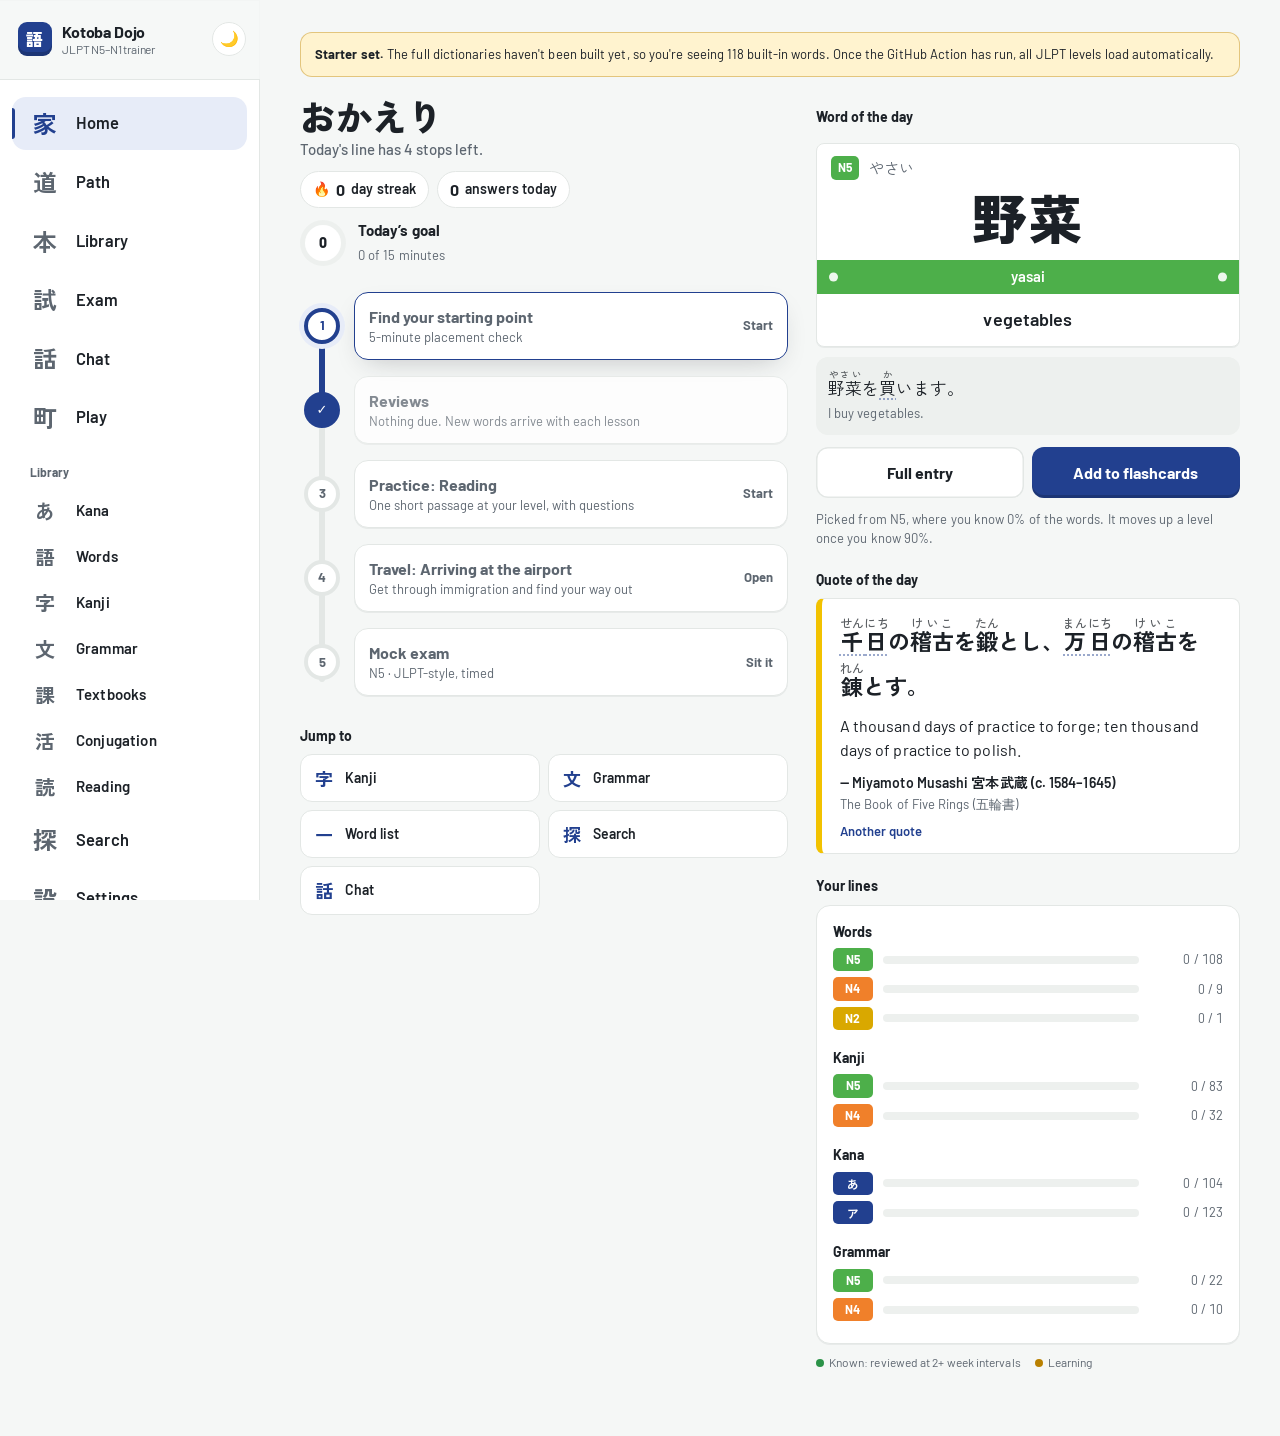
==== commit d08bef06: "Add today's practice stop and shadowing - Home's daily line gets one practice stop that rotates thro" ====
--- a/index.html
+++ b/index.html
@@ -1381,6 +1381,34 @@
 .wr-status{text-align:center;margin:10px 0 4px;font-weight:600;min-height:1.5em}
 .wr-mode{display:flex;justify-content:center;margin-top:12px}
 .wr-res{display:flex;justify-content:space-between;align-items:center;padding:8px 0;border-bottom:1px solid var(--line)}.wr-res:last-child{border-bottom:0}.wr-res b{font-size:26px}
+/* ---------- shadowing ---------- */
+.sh-card{text-align:center;padding:16px 16px 12px}
+.sh-steps{display:flex;justify-content:center;gap:6px;margin-bottom:12px;font-size:12.5px;font-weight:700}
+.sh-steps span{padding:4px 10px;border-radius:var(--r-pill);background:var(--chip);color:var(--muted)}
+.sh-steps span.on{background:var(--accent);color:#fff}.sh-steps span.done{color:var(--ok)}
+.sh-j{font-size:22px;line-height:2;margin:4px 0;overflow-wrap:anywhere}
+.sh-en{color:var(--muted);font-size:14.5px;margin:2px 0 6px}.sh-en-btn{font-size:13.5px;margin:2px 0 6px}
+.sh-row{display:flex;flex-wrap:wrap;justify-content:center;align-items:center;gap:8px;margin-top:12px}
+.sh-row .btn{width:auto;margin:0;padding-left:16px;padding-right:16px}
+.sh-mic{display:flex;flex-direction:column;align-items:center;gap:6px;margin-top:14px}
+.sh-rec{width:auto;min-width:200px;margin:0}
+.sh-rec.on{background:var(--bad,#d64545);border-color:var(--bad,#d64545);color:#fff}
+.sh-live{font-size:13.5px;font-weight:700;color:var(--bad,#d64545)}
+@media (prefers-reduced-motion:no-preference){.sh-live{animation:shpulse 1.2s ease-in-out infinite}}
+@keyframes shpulse{50%{opacity:.45}}
+.sh-err{font-size:13.5px;color:var(--muted);margin:10px auto 0;max-width:34em;line-height:1.5}
+.sh-env{margin:14px auto 0;max-width:360px}
+.sh-env svg{width:100%;height:auto;display:block}
+.sh-env .nat rect{fill:var(--accent)}.sh-env .mine rect{fill:var(--ok)}
+.sh-leg{display:flex;justify-content:center;gap:14px;font-size:12.5px;color:var(--muted);margin-top:4px}
+.sh-leg i{display:inline-block;width:10px;height:10px;border-radius:3px;margin-right:5px;vertical-align:-1px}
+.sh-leg i.nat{background:var(--accent)}.sh-leg i.mine{background:var(--ok)}
+.sh-pace{font-size:13.5px;margin:6px 0 0}
+.sh-src{font-size:11.5px;color:var(--muted);margin-top:12px}
+.sh-rate{display:flex;flex-direction:column;align-items:center;gap:8px;margin-top:16px}.sh-rate>span{font-weight:700;font-size:14px}
+.sh-rate .btnrow{width:100%;max-width:360px}
+.sh-res{display:flex;justify-content:space-between;align-items:center;gap:10px;padding:8px 0;border-bottom:1px solid var(--line)}.sh-res:last-child{border-bottom:0}
+.nav-extra[hidden]{display:none!important}
 </style>
 </head>
 <body>
@@ -1401,6 +1429,7 @@
   <button class="nav-extra lib" data-v="books" onclick="App.go('books')"><b>課</b>Textbooks</button>
   <button class="nav-extra lib" data-v="conj" onclick="App.go('conj')"><b>活</b>Conjugation</button>
   <button class="nav-extra lib" data-v="read" onclick="App.go('read')"><b>読</b>Reading</button>
+  <button class="nav-extra lib" data-v="shadow" onclick="App.shadowStart()"><b>声</b>Shadowing</button>
   <button class="nav-extra" data-v="search" onclick="App.go('search')"><b>探</b>Search</button>
   <button class="nav-extra" data-v="settings" onclick="App.go('settings')"><b>設</b>Settings</button>
 </div><div class="nav-foot" id="navfoot"></div></nav>
@@ -2112,7 +2141,7 @@
   return best;
 }
 function vLibrary() {
-  const tiles = [['kana', 'あ', 'Kana', 'Hiragana and katakana charts, stroke order and drills'], ['vocab', '語', 'Words', 'Flashcards, quizzes, word lists and everyday situations'], ['kanji', '字', 'Kanji', 'Every JLPT kanji with its story, parts and stroke order'], ['grammar', '文', 'Grammar', 'Grammar points N5–N1 with examples and drills'], ['books', '課', 'Textbooks', 'Genki I & II and Basic Kanji Book, lesson by lesson'], ['conj', '活', 'Conjugation', 'Verb and adjective forms, with the rule behind every answer'], ['read', '読', 'Reading', 'Short passages N5–N1 with exam-style questions'], ['vocab:sit', '場', 'Situations', 'Words grouped by where you’ll hear them'], ['search', '探', 'Search', 'Look up any word, kanji or grammar point']];
+  const tiles = [['kana', 'あ', 'Kana', 'Hiragana and katakana charts, stroke order and drills'], ['vocab', '語', 'Words', 'Flashcards, quizzes, word lists and everyday situations'], ['kanji', '字', 'Kanji', 'Every JLPT kanji with its story, parts and stroke order'], ['grammar', '文', 'Grammar', 'Grammar points N5–N1 with examples and drills'], ['books', '課', 'Textbooks', 'Genki I & II and Basic Kanji Book, lesson by lesson'], ['conj', '活', 'Conjugation', 'Verb and adjective forms, with the rule behind every answer'], ['read', '読', 'Reading', 'Short passages N5–N1 with exam-style questions'], ...(shAvailable() ? [['shadow', '声', 'Shadowing', 'Say sentences after native speakers and compare your rhythm']] : []), ['vocab:sit', '場', 'Situations', 'Words grouped by where you’ll hear them'], ['search', '探', 'Search', 'Look up any word, kanji or grammar point']];
   return `<h1>Library</h1><p class="sub">Everything in the app, for looking things up or drilling a weak spot. Your lessons are on the Path.</p>
   <div class="libgrid">${tiles.map(([v, g, t, d]) => { const [view, tab] = v.split(':'); return `<button class="libtile" onclick="App.go('${view}'${tab ? `,'${tab}'` : ''})"><b class="jp">${g}</b><span class="lt-t">${t}</span><span class="lt-d">${d}</span></button>`; }).join('')}</div>`;
 }
@@ -2129,6 +2158,7 @@
       : { title: 'Find your starting point', sub: '5-minute placement check', done: false, go: 'Start', act: 'App.placeStart()' },
     ...(settings.book && settings.book.id ? [{ title: `${settings.book.id === 'bkb' ? 'Basic Kanji Book' : 'Genki'} lesson ${settings.book.L}`, sub: settings.book.id === 'bkb' ? esc(BOOKDATA.bkb[settings.book.L - 1][0]) : esc(BK_THEME(settings.book.L)), done: false, go: 'Open', act: `App.bkOpen('${settings.book.id}',${settings.book.L})` }] : []),
     { title: due ? `Review ${fmtN(due)} card${due === 1 ? '' : 's'}` : 'Reviews', sub: due ? 'Words and kanji from your lessons, due today' : 'Nothing due. New words arrive with each lesson', done: !due, go: 'Review', act: "App.go('vocab','cards')" },
+    ...(() => { const t = todayStop(); return t ? [t] : []; })(),
     ...(ANKI.decks.length && ankiUnits().length ? (() => { const au = nextUnit('anki'); return [{ title: `Deck extras: ${esc(au.t)}`, sub: `${esc(unitLabel(au))} · words from ${esc(au.deck)}`, done: unitDone(au) && flagged('lesson'), go: 'Start', act: `App.lesson('${au.id}')` }]; })() : []),
     { title: `Travel: ${tu.t}`, sub: tu.s, done: !!pathSt.done[tu.id] && flagged('lesson'), go: 'Open', act: `App.lesson('${tu.id}')` },
     { title: 'Mock exam', sub: examToday ? 'Taken today' : `${lvl} · JLPT-style, timed`, done: examToday, go: 'Sit it', act: "App.go('exam')" }
@@ -2899,6 +2929,7 @@
 function answer(i) {
   const s = S.session; if (!s || s.mode === 'cards' || s.mode === 'exam' || s.answered || s.done || !s.q.opts[i]) return;
   s.answered = true; s.chosen = i; const ok = s.q.opts[i].ok;
+  if (s.q.dir === 'hear' || s.q.dir === 'dict') skillTick('listen', 8);
   { const id = s.q.item.id; s.undo = { prev: progress[id] ? { ...progress[id] } : null, game: { ...game }, streak: s.streak, seen: s.seen, correct: s.correct, hadFirst: !!(s.first && s.first.has(id)), firstVal: s.first && s.first.get(id), retries: s.retries ? s.retries.get(id) || 0 : 0, deckLen: s.deck ? s.deck.length : 0, resLen: s.results ? s.results.length : 0 }; }
   rec(s.q.item, ok);
   // a correct answer plays the native recording of the word (tests & quizzes; not the mock exam)
@@ -3859,14 +3890,15 @@
   <div class="nf-meta"><span>🔥 ${st} day${st === 1 ? '' : 's'}</span><span>${due ? `${due} due` : 'Nothing due'}</span></div></div>`;
 }
 function render() {
-  const navOf = v => v === 'anki' ? 'settings' : v === 'dquiz' ? 'path' : ['kana', 'vocab', 'kanji', 'grammar', 'library', 'books', 'conj', 'read', 'write'].includes(v) ? 'library' : ['path', 'lesson', 'place'].includes(v) ? 'path' : v;
+  const navOf = v => v === 'anki' ? 'settings' : v === 'dquiz' ? 'path' : ['kana', 'vocab', 'kanji', 'grammar', 'library', 'books', 'conj', 'read', 'write', 'shadow'].includes(v) ? 'library' : ['path', 'lesson', 'place'].includes(v) ? 'path' : v;
   document.querySelectorAll('nav.tabs button').forEach(b => b.classList.toggle('on', b.dataset.v === navOf(S.view) || b.dataset.v === S.view));
   const st = streak(); $('#streak').innerHTML = (st ? `🔥 ${st}` : '') + (gameOn() ? `<span class="hxp" title="${esc(beltOf(game.xp).name)}">⭐ ${fmtN(game.xp)}</span>` : '');
   const nf = $('#navfoot'); if (nf) nf.innerHTML = navFoot(st);
   const page = S.session ? 'session' : S.view;
   if (S.view === 'path' && DATA.mode === 'full' && !S.pathLoading && (LV.some(l => !isLoaded('vocab', l)) || LV.some(l => !isLoaded('grammar', l)))) { S.pathLoading = true; loadPathData().then(() => { S.pathLoading = false; if (S.view === 'path') render(); }); }
-  $('#app').innerHTML = `<div class="page page-${page}">${S.session ? renderSession() : ({ home: vHome, path: vPath, lesson: vLesson, place: vPlace, library: vLibrary, kana: vKana, vocab: vVocab, kanji: vKanji, grammar: vGrammar, anki: vAnki, dquiz: vDquiz, chat: vChat, play: vPlay, exam: vExam, search: vSearch, settings: vSettings, books: vBooks, conj: vConj, read: vRead, write: vWrite })[S.view]()}</div>`;
+  $('#app').innerHTML = `<div class="page page-${page}">${S.session ? renderSession() : ({ home: vHome, path: vPath, lesson: vLesson, place: vPlace, library: vLibrary, kana: vKana, vocab: vVocab, kanji: vKanji, grammar: vGrammar, anki: vAnki, dquiz: vDquiz, chat: vChat, play: vPlay, exam: vExam, search: vSearch, settings: vSettings, books: vBooks, conj: vConj, read: vRead, write: vWrite, shadow: vShadow })[S.view]()}</div>`;
   hydrate($('#app')); paintLevels($('#app'));
+  { const nb = document.querySelector('.nav-extra[data-v="shadow"]'); if (nb) nb.hidden = !shAvailable(); }   // needs sentence recordings (full data)
   if (S.view === 'write' && !S.session) writeHydrate();
   if (S.fromPlay && S.view !== 'play' && !S.session) $('#app').insertAdjacentHTML('afterbegin', `<button class="backtown" onclick="S.fromPlay=false;App.go('play')">🏯 Back to town</button>`);
   if (S.view === 'play' && !S.session) townMount();
@@ -8302,6 +8334,7 @@
   cjEnd() { S.cj = null; render(); }
 };
 function cjLog(q, ok) {
+  skillTick('conj', 10);
   const C = S.cj; if (ok) C.right++;
   C.log.push({ x: q.x, f: q.form, ok, w: q.x.w + (q.x.vc === 'vs' ? 'する' : ''), a: q.res.w });
   const st = cjStats(), v = st[q.form] || [0, 0]; v[0] += ok ? 1 : 0; v[1]++; st[q.form] = v; store.set('conj', st);
@@ -8489,7 +8522,7 @@
   ...chatApp,
   kpPlay(b) { const s = b.closest('.kps'); if (!s) return; s.classList.remove('play'); void s.offsetWidth; s.classList.add('play'); },
   leaveExam() { const s = S.session; if (s && s.mode === 'exam' && !s.done && !confirm('Leave the exam? Your answers will be lost.')) return false; stopExamTimer(); return true; },
-  go(v, tab) { if (!App.leaveExam()) return; S.session = null; if (v === 'vocab' && tab === 'sit') { S.sit = null; if (DATA.mode === 'full' && LV.some(l => !isLoaded('vocab', l))) loadAllVocab().then(render, render); } if (v === 'grammar') { S.gp = null; S.gw = null; S.gtry = null; } if (v === 'books') { S.bk = null; S.gk = null; } if (v === 'conj') S.cj = null; if (v === 'read') S.rd = null; S.view = v; if (tab) S.vtab = tab; App.closeSheet(); render(); window.scrollTo(0, 0); if (v === 'search') { const q = $('#q'); if (q && !S.search.q) q.focus(); } },
+  go(v, tab) { if (!App.leaveExam()) return; S.session = null; if (v === 'vocab' && tab === 'sit') { S.sit = null; if (DATA.mode === 'full' && LV.some(l => !isLoaded('vocab', l))) loadAllVocab().then(render, render); } if (v === 'grammar') { S.gp = null; S.gw = null; S.gtry = null; } if (v === 'books') { S.bk = null; S.gk = null; } if (v === 'conj') S.cj = null; if (v === 'read') S.rd = null; if (v === 'shadow' && !S.sh) return shStart(); S.view = v; if (tab) S.vtab = tab; App.closeSheet(); render(); window.scrollTo(0, 0); if (v === 'search') { const q = $('#q'); if (q && !S.search.q) q.focus(); } },
   vtab(t) { S.vtab = t; S.browse.limit = 100; if (t !== 'sit') S.sit = null; render(); if (t === 'sit' && DATA.mode === 'full' && LV.some(l => !isLoaded('vocab', l))) loadAllVocab().then(render, render); },
   sitOpen(id) { S.sit = id; render(); window.scrollTo(0, 0); },
   sitStudy(how) {
@@ -8792,7 +8825,7 @@
     ans[qi] = oi; logAct(false, 'grammar');
     if (p.q.every((q, i) => ans[i] != null)) {
       const ok = p.q.filter((q, i) => ans[i] === q[3]).length, st = readStats(), o = st[p.id] || { best: 0, n: 0 };
-      o.best = Math.max(o.best, ok); o.last = ok; o.n++; st[p.id] = o; store.set('reading', st);
+      o.best = Math.max(o.best, ok); o.last = ok; o.n++; st[p.id] = o; store.set('reading', st); skillTick('read', 1);
       if (typeof addXP === 'function') addXP(ok * 5);
     }
     render();
@@ -8956,7 +8989,7 @@
   const W = S.wr, k = W.items[W.i].k; W.finished = true;
   W.results.push({ k: k.k, miss: W.miss, hints: W.hints });
   const st = writeStats(), o = st[k.k] || { n: 0, p: 0 }; o.n++; if (!W.miss && !W.hints) o.p++; o.t = Date.now(); st[k.k] = o; store.set('write', st);
-  logAct(false, 'kanji');
+  logAct(false, 'kanji'); skillTick('write', 3);
 }
 const writeApp = {
   writeKanji(c) { S.wrBack = S.view === 'write' ? (S.wrBack || 'kanji') : S.view; App.closeSheet(); writeStart([c], `Writing ${c}`); },
@@ -8975,6 +9008,232 @@
   writeEnd() { const back = S.wrBack || 'kanji'; S.wr = null; S.view = back; render(); window.scrollTo(0, 0); }
 };
 Object.assign(App, writeApp);
+/* =====================================================================
+   SHADOWING: hear a native speaker say a sentence, say it yourself into the
+   microphone, then play the two back to back and compare their rhythm on a
+   simple loudness line. Recordings stay in memory on this device: nothing is
+   saved or sent anywhere. Without a microphone it still works: listen, repeat
+   aloud, and mark how it went.
+   ===================================================================== */
+const SH_N = 8;
+const shStats = () => store.get('shadow', {});
+/** sentences with a native recording, at your level and below; words you're learning first */
+function shPool() {
+  const lv = LV.indexOf(userLevel()), seen = new Set(), out = [];
+  for (const x of V) {
+    if (LV.indexOf(x.lvl) > lv) continue;
+    for (const e of x.ex || []) {
+      if (!e.au || seen.has(e.au)) continue;
+      const len = plain(e.j).length; if (len < 4 || len > 30) continue;
+      seen.add(e.au); out.push({ x, e, mine: !!progress[x.id], len });
+    }
+  }
+  return out;
+}
+const shAvailable = () => DATA.mode === 'full' && V.some(x => (x.ex || []).some(e => e.au));
+function shStart() {
+  const st = shStats(), pool = shPool();
+  if (!pool.length) return toast('No sentence recordings at your level yet');
+  // ones you've shadowed least, then words you're learning, then shorter sentences
+  pool.sort((a, b) => ((st[a.e.au] || {}).n || 0) - ((st[b.e.au] || {}).n || 0) || (b.mine - a.mine) || a.len - b.len);
+  const head = pool.slice(0, Math.max(SH_N * 3, SH_N));
+  S.sh = { items: shuffle(head).slice(0, SH_N), i: 0, rec: null, url: null, rating: [], stage: 'listen', showEn: false, slow: false, micErr: '' };
+  S.view = 'shadow'; render(); window.scrollTo(0, 0);
+  setTimeout(() => shPlayNative(), 300);
+}
+function shCur() { const H = S.sh; return H && H.items[H.i]; }
+function shPlayNative() {
+  const c = shCur(); if (!c) return;
+  const keep = settings.audioRate; settings.audioRate = S.sh.slow ? 0.75 : 1; playAudio('s' + c.e.au, true); settings.audioRate = keep;
+  if (S.sh.stage === 'listen') { S.sh.stage = 'speak'; render(); }
+}
+function shPlayMine(after) {
+  const H = S.sh; if (!H || !H.url) return;
+  if (curAudio) { try { curAudio.pause(); } catch (e) {} }
+  const a = new Audio(H.url); a.dataset.id = 'mine'; curAudio = a; const p = a.play(); if (p && p.catch) p.catch(() => {});
+  if (after) a.onended = after;
+}
+/* ---------- recording ---------- */
+async function shRecord() {
+  const H = S.sh; if (!H || H.rec) return;
+  if (!navigator.mediaDevices || !navigator.mediaDevices.getUserMedia || typeof MediaRecorder === 'undefined') { H.micErr = 'This browser can’t record. Say the sentence aloud after the speaker, then mark how it went.'; render(); return; }
+  let stream;
+  try { stream = await navigator.mediaDevices.getUserMedia({ audio: { echoCancellation: true, noiseSuppression: true } }); }
+  catch (e) { H.micErr = e && e.name === 'NotAllowedError' ? 'Microphone access is off. Allow it in your browser’s site settings to record, or just say the sentence aloud and mark how it went.' : 'No microphone found. Say the sentence aloud after the speaker, then mark how it went.'; render(); return; }
+  if (curAudio) { try { curAudio.pause(); } catch (e) {} }
+  const chunks = [], mr = new MediaRecorder(stream);
+  H.rec = { mr, stream, t0: Date.now() }; H.micErr = '';
+  mr.ondataavailable = e => { if (e.data && e.data.size) chunks.push(e.data); };
+  mr.onstop = () => {
+    stream.getTracks().forEach(t => t.stop());
+    if (H.url) URL.revokeObjectURL(H.url);
+    const blob = new Blob(chunks, { type: mr.mimeType || 'audio/webm' });
+    H.blob = blob; H.url = URL.createObjectURL(blob); H.rec = null; H.stage = 'compare'; H.env = null;
+    render(); shEnvelopes();
+  };
+  mr.start();
+  H.recTimer = setTimeout(() => { if (H.rec) shStop(); }, 15000);   // a sentence never needs more than 15 seconds
+  render();
+}
+function shStop() { const H = S.sh; if (!H || !H.rec) return; clearTimeout(H.recTimer); try { H.rec.mr.stop(); } catch (e) { H.rec = null; render(); } }
+/* ---------- loudness lines (rhythm and length, not pronunciation scoring) ---------- */
+/** loudness of the sound over time, in n steps, with the silence at each end trimmed */
+function envelope(samples, rate, n = 60) {
+  const win = Math.max(1, Math.round(rate * 0.02)), rms = [];
+  for (let i = 0; i + win <= samples.length; i += win) { let s = 0; for (let k = i; k < i + win; k++) s += samples[k] * samples[k]; rms.push(Math.sqrt(s / win)); }
+  if (!rms.length) return { v: [], sec: 0 };
+  const peak = Math.max(...rms) || 1, th = peak * 0.12;
+  let a = rms.findIndex(v => v > th), b = rms.length - 1; while (b > a && rms[b] <= th) b--;
+  if (a < 0) return { v: [], sec: 0 };
+  const seg = rms.slice(a, b + 1), out = [];
+  for (let i = 0; i < n; i++) { const lo = Math.floor(i * seg.length / n), hi = Math.max(lo + 1, Math.floor((i + 1) * seg.length / n)); out.push(Math.max(...seg.slice(lo, hi)) / peak); }
+  return { v: out, sec: seg.length * 0.02 };
+}
+async function shEnvelopes() {
+  const H = S.sh, c = shCur(); if (!H || !c || !H.blob) return;
+  try {
+    const AC = window.AudioContext || window.webkitAudioContext; if (!AC) return;
+    const ac = new AC(), dec = buf => new Promise((res, rej) => { const p = ac.decodeAudioData(buf, res, rej); if (p && p.then) p.then(res, rej); });
+    const nat = await fetch(`data/saudio/${c.e.au}.mp3`).then(r => r.arrayBuffer()).then(dec);
+    const mine = await H.blob.arrayBuffer().then(dec);
+    const en = envelope(nat.getChannelData(0), nat.sampleRate), em = envelope(mine.getChannelData(0), mine.sampleRate);
+    if (ac.close) ac.close();
+    if (S.sh !== H || shCur() !== c) return;
+    H.env = { nat: en, mine: em }; render();
+  } catch (e) { /* the comparison line is a bonus: playback still works without it */ }
+}
+function shEnvSvg(env) {
+  const W = 300, Hh = 34, bar = (v, i, n, y0, up) => { const w = W / n, h = Math.max(1, v * (Hh - 4)); return `<rect x="${(i * w).toFixed(1)}" y="${(up ? y0 - h : y0).toFixed(1)}" width="${Math.max(1, w - 1).toFixed(1)}" height="${h.toFixed(1)}" rx="1"/>`; };
+  const longest = Math.max(env.nat.sec, env.mine.sec) || 1, scale = s => (s / longest);
+  const row = (e, y0, up, cls) => `<g class="${cls}" transform="scale(${scale(e.sec).toFixed(3)},1)">${e.v.map((v, i) => bar(v, i, e.v.length, y0, up)).join('')}</g>`;
+  const ratio = env.nat.sec ? env.mine.sec / env.nat.sec : 1;
+  const pace = ratio > 1.35 ? 'You took noticeably longer: try keeping up with the speaker.' : ratio < 0.75 ? 'You were quicker than the speaker: slow down a little.' : 'Your pace is close to the speaker’s.';
+  return `<div class="sh-env"><svg viewBox="0 0 ${W} ${Hh * 2 + 4}" role="img" aria-label="Loudness over time: speaker on top, you below. ${pace}">${row(env.nat, Hh, true, 'nat')}${row(env.mine, Hh + 4, false, 'mine')}</svg>
+    <div class="sh-leg"><span><i class="nat"></i>Speaker ${env.nat.sec.toFixed(1)}s</span><span><i class="mine"></i>You ${env.mine.sec.toFixed(1)}s</span></div><p class="sh-pace">${pace}</p></div>`;
+}
+/* ---------- screens ---------- */
+function vShadow() {
+  const H = S.sh; if (!H) { S.view = 'home'; return vHome(); }
+  if (H.i >= H.items.length) return vShadowDone();
+  const c = shCur(), recording = !!H.rec;
+  const credit = c.e.by ? `Recording: ${esc(c.e.by)}${c.e.lic ? ` (${esc(c.e.lic)})` : ''}, Tatoeba` : 'Recording from Tatoeba';
+  return `<div class="qtop"><button class="ghost" onclick="App.shEnd()">✕ End</button><span class="muted">${H.i + 1} of ${H.items.length}</span></div>
+  <div class="track" aria-hidden="true">${H.items.map((z, k) => `<i class="${k < H.i ? (H.rating[k] ? 'ok' : 'bad') : k === H.i ? 'cur' : ''}"></i>`).join('')}</div>
+  <div class="card sh-card">
+    <div class="sh-steps"><span class="${H.stage === 'listen' ? 'on' : 'done'}">1 Listen</span><span class="${H.stage === 'speak' ? 'on' : H.stage === 'compare' ? 'done' : ''}">2 Say it</span><span class="${H.stage === 'compare' ? 'on' : ''}">3 Compare</span></div>
+    <div class="sh-j jp">${ruby(c.e.j)}</div>
+    ${H.showEn ? `<div class="sh-en">${esc(c.e.e)}</div>` : `<button class="linkbtn sh-en-btn" onclick="App.shEn()">Show the English</button>`}
+    <div class="sh-row"><button class="btn sec" onclick="App.shNative()">🔊 Speaker</button><button class="chip ${H.slow ? 'on' : ''}" onclick="App.shSlow()" aria-pressed="${H.slow}">Slower</button></div>
+    <div class="sh-mic">${recording ? `<button class="btn sh-rec on" onclick="App.shStop()">■ Stop</button><span class="sh-live" role="status">Recording… say the sentence</span>`
+      : `<button class="btn sh-rec" onclick="App.shRecord()">● ${H.url ? 'Record again' : 'Record yourself'}</button>`}</div>
+    ${H.micErr ? `<p class="sh-err" role="status">${esc(H.micErr)}</p>` : ''}
+    ${H.url && !recording ? `<div class="sh-row"><button class="btn sec" onclick="App.shMine()">▶ You</button><button class="btn sec" onclick="App.shBoth()">▶ Speaker, then you</button></div>${H.env ? shEnvSvg(H.env) : ''}` : ''}
+    <div class="sh-src">${credit}</div>
+  </div>
+  <div class="sh-rate"><span>How close were you?</span><div class="btnrow"><button class="btn line" onclick="App.shRate(0)">Not yet</button><button class="btn" onclick="App.shRate(1)">Close</button></div></div>
+  <p class="note">Shadowing: listen, then say it at the same speed and with the same rise and fall. Your recordings stay on this device and are deleted when you move on.</p>`;
+}
+function vShadowDone() {
+  const H = S.sh, ok = H.rating.filter(Boolean).length;
+  return `<h1>${ok} of ${H.items.length} close</h1><p class="sub">Shadowing works best a little every day. Sentences marked “Not yet” come back sooner.</p>
+  <div class="card">${H.items.map((c, k) => `<div class="sh-res"><span class="jp">${ruby(c.e.j)}</span><span class="${H.rating[k] ? 'okc' : 'badc'}">${H.rating[k] ? 'close' : 'not yet'}</span></div>`).join('')}</div>
+  <div class="btnrow"><button class="btn" onclick="App.shAgain()">Another ${SH_N}</button><button class="btn line" onclick="App.shEnd()">Done</button></div>`;
+}
+function shClear() { const H = S.sh; if (!H) return; if (H.rec) shStop(); if (H.url) URL.revokeObjectURL(H.url); H.url = null; H.blob = null; H.env = null; }
+const shadowApp = {
+  shadowStart() { shStart(); },
+  shNative() { shPlayNative(); },
+  shSlow() { S.sh.slow = !S.sh.slow; render(); },
+  shEn() { S.sh.showEn = true; render(); },
+  shRecord() { shRecord(); },
+  shStop() { shStop(); },
+  shMine() { shPlayMine(); },
+  shBoth() {
+    const c = shCur(); if (!c) return;
+    playAudio('s' + c.e.au, true);
+    const a = curAudio; if (a) a.onended = () => { if (S.sh) shPlayMine(); };
+  },
+  shRate(ok) {
+    const H = S.sh, c = shCur(); if (!H || !c) return;
+    shClear(); H.rating[H.i] = ok ? 1 : 0;
+    const st = shStats(), o = st[c.e.au] || { n: 0, ok: 0 }; o.n += ok ? 1 : 0.5; if (ok) o.ok++; o.t = Date.now(); st[c.e.au] = o; store.set('shadow', st);   // "not yet" counts half, so it comes back sooner
+    logAct(false, 'vocab'); skillTick('shadow', 3);
+    H.i++; H.stage = 'listen'; H.showEn = false; H.micErr = '';
+    render(); window.scrollTo(0, 0);
+    if (H.i < H.items.length) setTimeout(() => shPlayNative(), 300);
+  },
+  shAgain() { shClear(); shStart(); },
+  shEnd() { shClear(); if (curAudio) { try { curAudio.pause(); } catch (e) {} } S.sh = null; S.view = 'home'; render(); window.scrollTo(0, 0); }
+};
+Object.assign(App, shadowApp);
+/* =====================================================================
+   TODAY'S PRACTICE: one extra stop on Home's daily line that rotates through
+   the skills the lessons don't drill every day (reading, listening, writing,
+   conjugation, shadowing). It picks the skill you've practised least recently,
+   keeps it for the whole day, and ticks off once you've done enough of it.
+   ===================================================================== */
+/** count practice of a skill today; when it reaches `need`, the skill is done for today */
+function skillTick(id, need = 1) {
+  const d = today(), s = store.get('skillday', {});
+  if (s.d !== d) { s.d = d; s.c = {}; }
+  s.c[id] = (s.c[id] || 0) + 1; store.set('skillday', s);
+  if (s.c[id] >= need && !flagged('skill:' + id)) {
+    dayFlag('skill:' + id);
+    const last = store.get('skillLast', {}); last[id] = d; store.set('skillLast', last);
+  }
+}
+const skillCount = id => { const s = store.get('skillday', {}); return s.d === today() ? (s.c || {})[id] || 0 : 0; };
+/** words you've started that have a native recording */
+const listenWords = () => V.filter(x => x.au && progress[x.id]);
+const SKILLS = [
+  { id: 'read', need: 1, title: 'Reading', jp: '読', sub: () => 'One short passage at your level, with questions',
+    ok: () => READ.some(p => p.lv === userLevel()), act: "App.todayRead()" },
+  { id: 'listen', need: 8, title: 'Listening', jp: '聴', sub: () => 'Hear words you’ve learned and pick or type them',
+    ok: () => DATA.mode === 'full' && listenWords().length >= 8, act: "App.todayListen()" },
+  { id: 'shadow', need: 3, title: 'Shadowing', jp: '声', sub: () => 'Say sentences after a native speaker and compare',
+    ok: () => shAvailable(), act: "App.shadowStart()" },
+  { id: 'write', need: 3, title: 'Writing', jp: '書', sub: () => 'Write three kanji you’re learning, stroke by stroke',
+    ok: () => DATA.mode === 'full' && K.filter(k => progress[k.id]).length >= 3, act: "App.todayWrite()" },
+  { id: 'conj', need: 10, title: 'Conjugation', jp: '活', sub: () => 'Ten quick verb and adjective forms',
+    ok: () => V.filter(x => x.pos === 'verb' && progress[x.id]).length >= 5, act: "App.go('conj')" }
+];
+/** today's skill: the one practised least recently (never first), the same all day */
+function todaySkill() {
+  const d = today(), av = SKILLS.filter(s => s.ok()); if (!av.length) return null;
+  const saved = store.get('todaySkill', null);
+  if (saved && saved.d === d) { const s = av.find(x => x.id === saved.id); if (s) return s; }
+  const last = store.get('skillLast', {}), start = hashStr(d) % av.length;
+  const order = av.map((s, i) => ({ s, k: last[s.id] || '', r: (i - start + av.length) % av.length }))
+    .sort((a, b) => a.k < b.k ? -1 : a.k > b.k ? 1 : a.r - b.r);
+  const pickS = order[0].s; store.set('todaySkill', { d, id: pickS.id });
+  return pickS;
+}
+/** the stop for Home's daily line */
+function todayStop() {
+  const s = todaySkill(); if (!s) return null;
+  const done = flagged('skill:' + s.id), n = Math.min(skillCount(s.id), s.need);
+  return { title: `Practice: ${s.title}`, sub: done ? 'Done for today' : s.need > 1 && n ? `${s.sub()} · ${n} of ${s.need} done` : s.sub(), done, go: 'Start', act: s.act };
+}
+const todayApp = {
+  todayRead() {
+    const lv = userLevel(), st = readStats(), list = READ.filter(p => p.lv === lv);
+    const p = list.find(x => !st[x.id]) || list.slice().sort((a, b) => ((st[a.id] || {}).best || 0) / a.q.length - ((st[b.id] || {}).best || 0) / b.q.length)[0];
+    App.go('read'); if (p) App.rdOpen(p.id);
+  },
+  todayListen() {
+    const ws = shuffle(listenWords()).slice(0, 10), lv = LV.indexOf(userLevel());
+    // wrong options come from all words up to your level, so there are always enough that sound different
+    const pool = V.filter(x => LV.indexOf(x.lvl) <= lv);
+    S.session = { mode: 'test', kind: 'vocab', pool, queue: ws, idx: 0, dir: 'hear', results: [], back: { view: 'home' } };
+    nextQ();
+  },
+  todayWrite() {
+    const st = writeStats(), mine = K.filter(k => progress[k.id]);
+    mine.sort((a, b) => ((st[a.k] || {}).t || 0) - ((st[b.k] || {}).t || 0));
+    S.wrBack = 'home'; writeStart(mine.slice(0, 3).map(k => k.k), 'Today’s writing');
+  }
+};
+Object.assign(App, todayApp);
 </script>
 </body>
 </html>
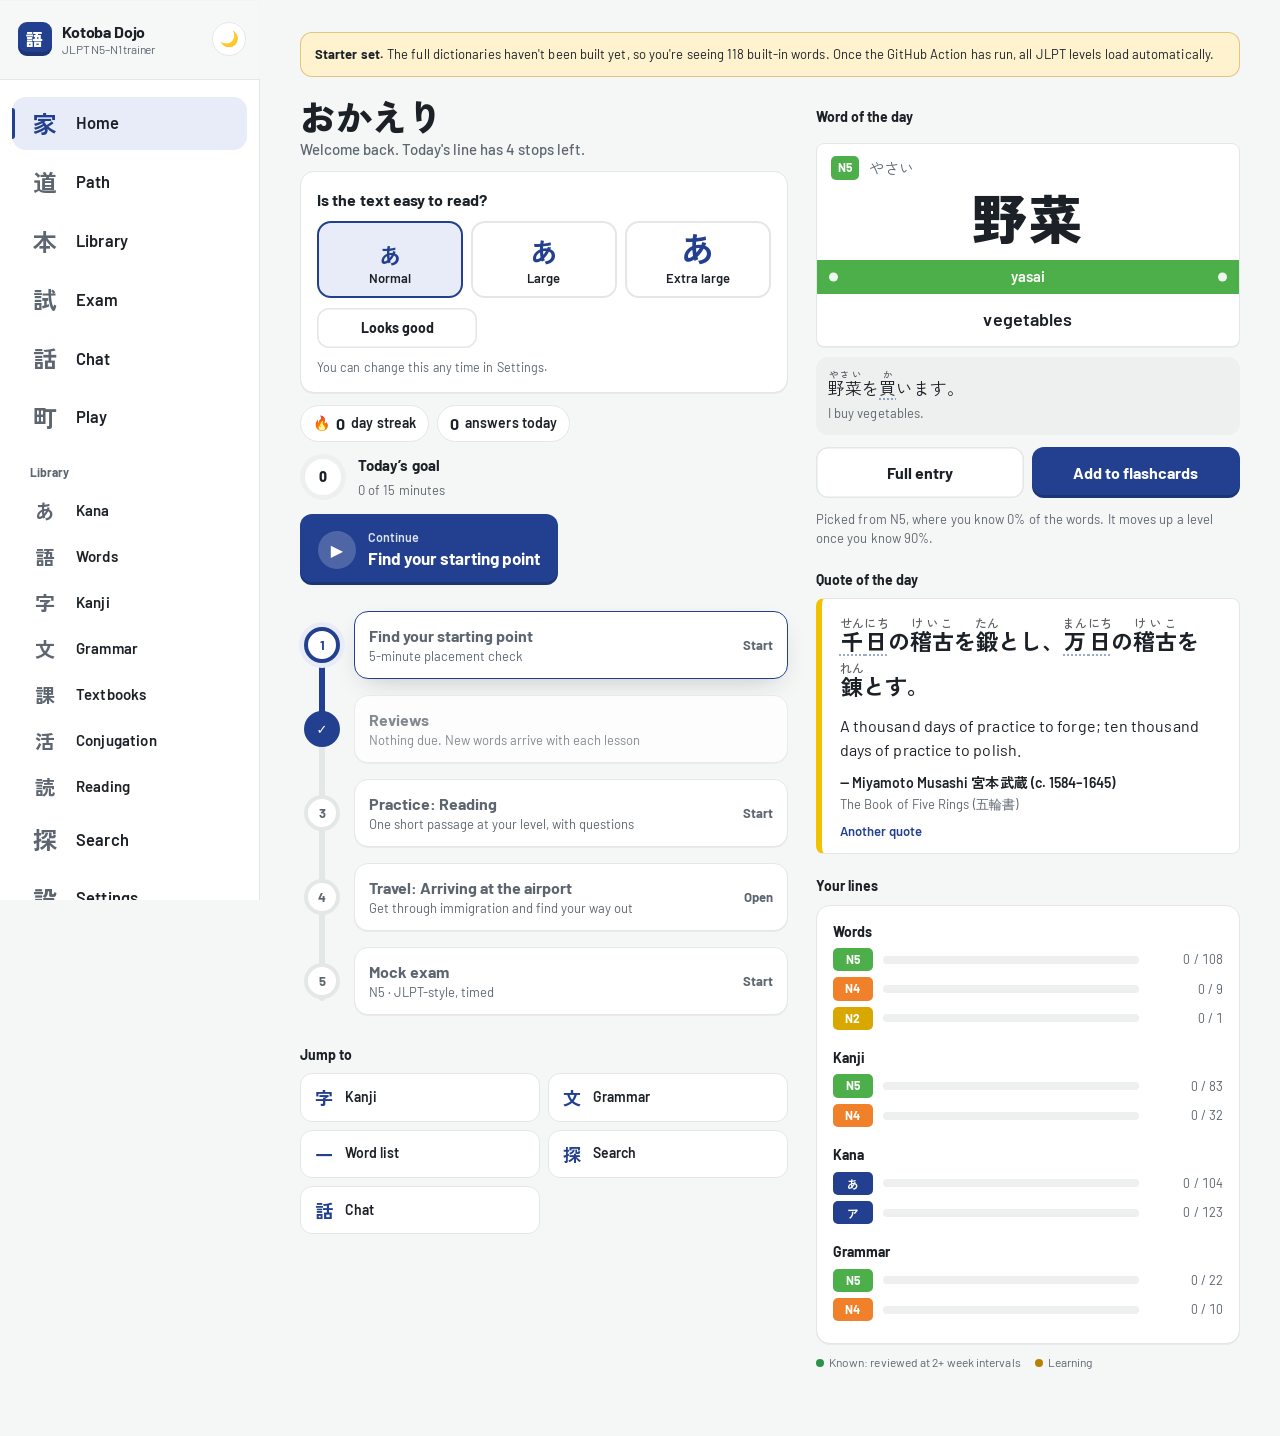
==== commit b01477a1: "Comfort settings, a Continue button on Home, and swipe on flashcards - Settings → Comfort: text size" ====
--- a/index.html
+++ b/index.html
@@ -1409,6 +1409,30 @@
 .sh-rate .btnrow{width:100%;max-width:360px}
 .sh-res{display:flex;justify-content:space-between;align-items:center;gap:10px;padding:8px 0;border-bottom:1px solid var(--line)}.sh-res:last-child{border-bottom:0}
 .nav-extra[hidden]{display:none!important}
+/* ---------- comfort ---------- */
+html.calm *,html.calm *::before,html.calm *::after{animation:none!important;transition:none!important;scroll-behavior:auto!important}
+html.calm .confetti{display:none!important}
+.cf-intro{display:flex;flex-direction:column;gap:10px;margin:12px 0}
+.cf-intro small{color:var(--muted);font-size:12.5px}
+.cf-intro .btn{width:auto;align-self:flex-start;margin:0}
+.cf-sizes{display:flex;gap:8px}
+.cf-size{flex:1;display:flex;flex-direction:column;align-items:center;justify-content:flex-end;gap:4px;min-height:76px;padding:8px 4px;border:2px solid var(--line);border-radius:14px;background:var(--card);font:inherit;font-size:13px;font-weight:600;color:var(--ink);cursor:pointer}
+.cf-size.on{border-color:var(--accent);background:var(--accent-soft)}
+.cf-size .jp{line-height:1;color:var(--accent)}.cf-m{font-size:22px}.cf-l{font-size:28px}.cf-xl{font-size:34px}
+/* Home: one obvious button */
+.home-go{display:flex;align-items:center;gap:12px;text-align:left;margin:14px 0 4px;padding:14px 18px;min-height:64px}
+.home-go i{flex:none;width:38px;height:38px;border-radius:50%;display:grid;place-items:center;background:rgba(255,255,255,.2);font-style:normal;font-size:16px}
+.home-go span{display:flex;flex-direction:column;min-width:0}.home-go small{font-weight:600;opacity:.85;font-size:12.5px}.home-go b{font-size:17px;overflow-wrap:anywhere}
+/* swipe on flashcards */
+.swipeable{touch-action:pan-y;position:relative;will-change:transform}
+.swl{position:absolute;top:14px;padding:5px 12px;border-radius:10px;font-weight:800;font-size:15px;color:#fff;opacity:0;pointer-events:none;z-index:2}
+.swl.good{left:14px;background:var(--ok)}.swl.again{right:14px;background:var(--bad,#d64545)}
+.sw-r .swl.good,.sw-l .swl.again{opacity:var(--sw,0)}
+.sw-tip{text-align:center;margin-top:10px}
+/* roomier touch targets on phones */
+@media (pointer:coarse){.rate{min-height:58px}.chip{min-height:40px}.seg button{min-height:42px}}
+.grev{flex-wrap:wrap;max-width:100%}
+@media (max-width:520px){html.ts-big .brand small{display:none}html.ts-big .brand{white-space:nowrap}}
 </style>
 </head>
 <body>
@@ -1760,7 +1784,7 @@
   get(k, d) { try { const v = localStorage.getItem('kd_' + k); return v ? JSON.parse(v) : d; } catch (e) { return d; } },
   set(k, v) { try { localStorage.setItem('kd_' + k, JSON.stringify(v)); } catch (e) {} }
 };
-let settings = Object.assign({ skin: 'washi', theme: 'system', furigana: 'on', romaji: false, autoSpeak: false, playOnCorrect: true, pics: true, picStyle: '3d', modernQuotes: true, style: 'normal', goalMin: 15, deckVoice: true, cardFront: 'jp', newPerDay: 10, strokeNums: true, pitch: true, writeMode: 'trace', levels: ['N5'], glevels: ['N5'], kanaScript: 'h', kanaGroups: ['basic'] }, store.get('settings', {}));
+let settings = Object.assign({ skin: 'washi', theme: 'system', furigana: 'on', romaji: false, autoSpeak: false, playOnCorrect: true, pics: true, picStyle: '3d', modernQuotes: true, style: 'normal', goalMin: 15, deckVoice: true, cardFront: 'jp', newPerDay: 10, textSize: 'm', vibrate: true, calm: false, strokeNums: true, pitch: true, writeMode: 'trace', levels: ['N5'], glevels: ['N5'], kanaScript: 'h', kanaGroups: ['basic'] }, store.get('settings', {}));
 let progress = store.get('progress', {});
 let custom = store.get('custom', []);
 let actLog = store.get('log', {});
@@ -2161,7 +2185,7 @@
     ...(() => { const t = todayStop(); return t ? [t] : []; })(),
     ...(ANKI.decks.length && ankiUnits().length ? (() => { const au = nextUnit('anki'); return [{ title: `Deck extras: ${esc(au.t)}`, sub: `${esc(unitLabel(au))} · words from ${esc(au.deck)}`, done: unitDone(au) && flagged('lesson'), go: 'Start', act: `App.lesson('${au.id}')` }]; })() : []),
     { title: `Travel: ${tu.t}`, sub: tu.s, done: !!pathSt.done[tu.id] && flagged('lesson'), go: 'Open', act: `App.lesson('${tu.id}')` },
-    { title: 'Mock exam', sub: examToday ? 'Taken today' : `${lvl} · JLPT-style, timed`, done: examToday, go: 'Sit it', act: "App.go('exam')" }
+    { title: 'Mock exam', sub: examToday ? 'Taken today' : `${lvl} · JLPT-style, timed`, done: examToday, go: 'Start', act: "App.go('exam')" }
   ];
   const nextI = Math.max(0, stops.findIndex(x => !x.done)), allDone = stops.every(x => x.done);
   let lastDone = -1; stops.forEach((x, i) => { if (x.done) lastDone = i; });
@@ -2176,9 +2200,11 @@
     return `<div class="lnrow"><span class="tag lv jp" style="--lc:var(--accent)">${lab}</span><div class="pbar"><i style="width:${k / all.length * 100}%"></i><i class="l" style="width:${l2 / all.length * 100}%"></i></div><span>${k} / ${all.length}</span></div>`; }).join('');
   return `${DATA.mode === 'starter' ? `<div class="banner"><b>Starter set.</b> The full dictionaries haven't been built yet, so you're seeing ${V.length} built-in words. Once the GitHub Action has run, all JLPT levels load automatically.</div>` : ''}
   ${vacBanner()}<div class="home-grid"><div class="home-main">
-    <h1 class="hello">おかえり<small>${allDone ? 'Every stop done today. Nice work.' : `Today's line has ${stops.length - stops.filter(x => x.done).length} stops left.`}</small></h1>
+    <h1 class="hello">おかえり<small>${allDone ? 'Welcome back. Every stop is done today. Nice work!' : `Welcome back. Today's line has ${stops.length - stops.filter(x => x.done).length} stop${stops.length - stops.filter(x => x.done).length === 1 ? '' : 's'} left.`}</small></h1>
+    ${comfortIntro()}
     <div class="badges"><span class="badge">🔥 <b>${streak()}</b> day streak</span><span class="badge"><b>${tl.r}</b> answers today</span></div>
     ${gameCard()}
+    ${allDone ? '' : `<button class="btn home-go" onclick="${stops[nextI].act}"><i aria-hidden="true">▶</i><span><small>Continue</small><b>${stops[nextI].title}</b></span></button>`}
     <div class="route${draw ? ' draw' : ''}" style="--run:calc((100% - 44px) * ${frac})"><span class="run"></span>
       ${stops.map((x, i) => `<button class="stop ${x.done ? 'done' : i === nextI && !allDone ? 'next' : ''}" onclick="${x.act}"><span class="pin">${x.done ? '✓' : i + 1}</span><span class="sb"><span class="t"><b>${x.title}</b><span>${x.sub}</span></span>${x.done ? '' : `<span class="go">${x.go}</span>`}</span></button>`).join('')}
     </div>
@@ -2363,6 +2389,8 @@
     { name: 'JLPT vocabulary lists', by: 'Jonathan Waller (tanos.co.uk)', license: 'CC BY', url: 'https://www.tanos.co.uk/jlpt/' },
     { name: 'Pitch accent', by: 'Kanjium accents.txt, pitch accent notation by Uros O.', license: 'CC BY-SA 4.0', url: 'https://github.com/mifunetoshiro/kanjium' }];
   return `<h1>Settings</h1><p class="sub">Saved on this device.</p>
+  ${comfortCard()}
+  <div class="label">Look and study</div>
   <div class="card">
     <div class="set" style="display:block"><b>Design</b><span>Pick a template for the whole app</span>
       <div class="skins">${SKINS.map(k => `<button class="skin ${settings.skin === k.id ? 'on' : ''}" onclick="App.skin('${k.id}')">
@@ -2930,6 +2958,7 @@
   const s = S.session; if (!s || s.mode === 'cards' || s.mode === 'exam' || s.answered || s.done || !s.q.opts[i]) return;
   s.answered = true; s.chosen = i; const ok = s.q.opts[i].ok;
   if (s.q.dir === 'hear' || s.q.dir === 'dict') skillTick('listen', 8);
+  buzz(ok);
   { const id = s.q.item.id; s.undo = { prev: progress[id] ? { ...progress[id] } : null, game: { ...game }, streak: s.streak, seen: s.seen, correct: s.correct, hadFirst: !!(s.first && s.first.has(id)), firstVal: s.first && s.first.get(id), retries: s.retries ? s.retries.get(id) || 0 : 0, deckLen: s.deck ? s.deck.length : 0, resLen: s.results ? s.results.length : 0 }; }
   rec(s.q.item, ok);
   // a correct answer plays the native recording of the word (tests & quizzes; not the mock exam)
@@ -2967,6 +2996,7 @@
 function rate(g) {
   const s = S.session; if (!s || s.mode !== 'cards' || !s.flipped) return;
   const item = s.queue[s.idx], day = today();
+  buzz(g > 0); store.set('swipeTip', store.get('swipeTip', 0) + 1);
   // remember everything this rating changes, so "Back" can undo it exactly
   const h = { idx: s.idx, id: item.id, g, day, prev: progress[item.id] ? { ...progress[item.id] } : null, log: actLog[day] ? { ...actLog[day] } : null, inserted: -1 };
   schedule(item, g); s.counts[g]++;
@@ -3013,7 +3043,7 @@
     <button class="rate" onclick="App.rate(1)">Hard<small>${lab(1)}</small></button>
     <button class="rate good" onclick="App.rate(2)">Good<small>${lab(2)}</small></button>
     <button class="rate easy" onclick="App.rate(3)">Easy<small>${lab(3)}</small></button>
-  </div><p class="note kbd" style="text-align:center">Keys: space to flip · 1–4 to rate · ← back</p>`;
+  </div>${swipeTip()}<p class="note kbd" style="text-align:center">Keys: space to flip · 1–4 to rate · ← back</p>`;
 }
 function renderSession() {
   const s = S.session;
@@ -3897,7 +3927,7 @@
   const page = S.session ? 'session' : S.view;
   if (S.view === 'path' && DATA.mode === 'full' && !S.pathLoading && (LV.some(l => !isLoaded('vocab', l)) || LV.some(l => !isLoaded('grammar', l)))) { S.pathLoading = true; loadPathData().then(() => { S.pathLoading = false; if (S.view === 'path') render(); }); }
   $('#app').innerHTML = `<div class="page page-${page}">${S.session ? renderSession() : ({ home: vHome, path: vPath, lesson: vLesson, place: vPlace, library: vLibrary, kana: vKana, vocab: vVocab, kanji: vKanji, grammar: vGrammar, anki: vAnki, dquiz: vDquiz, chat: vChat, play: vPlay, exam: vExam, search: vSearch, settings: vSettings, books: vBooks, conj: vConj, read: vRead, write: vWrite, shadow: vShadow })[S.view]()}</div>`;
-  hydrate($('#app')); paintLevels($('#app'));
+  hydrate($('#app')); paintLevels($('#app')); comfortHydrate();
   { const nb = document.querySelector('.nav-extra[data-v="shadow"]'); if (nb) nb.hidden = !shAvailable(); }   // needs sentence recordings (full data)
   if (S.view === 'write' && !S.session) writeHydrate();
   if (S.fromPlay && S.view !== 'play' && !S.session) $('#app').insertAdjacentHTML('afterbegin', `<button class="backtown" onclick="S.fromPlay=false;App.go('play')">🏯 Back to town</button>`);
@@ -3921,7 +3951,7 @@
   if (b) { b.style.display = settings.skin === 'terminal' ? 'none' : ''; b.textContent = isDark() ? '☀️' : '🌙'; b.title = isDark() ? 'Switch to light mode' : 'Switch to dark mode'; }
 }
 if (darkQuery.addEventListener) darkQuery.addEventListener('change', () => { if (settings.theme === 'system') applyTheme(); });
-function applySettings() { document.body.classList.toggle('furi-tap', settings.furigana === 'tap'); applyTheme(); }
+function applySettings() { document.body.classList.toggle('furi-tap', settings.furigana === 'tap'); applyTheme(); if (typeof applyComfort === 'function') applyComfort(); }
 const saveSettings = () => store.set('settings', settings);
 /* ---------- detail panel with history ----------
    Opening a word / kanji / grammar point from inside the panel stacks it, so
@@ -8334,7 +8364,7 @@
   cjEnd() { S.cj = null; render(); }
 };
 function cjLog(q, ok) {
-  skillTick('conj', 10);
+  skillTick('conj', 10); buzz(ok);
   const C = S.cj; if (ok) C.right++;
   C.log.push({ x: q.x, f: q.form, ok, w: q.x.w + (q.x.vc === 'vs' ? 'する' : ''), a: q.res.w });
   const st = cjStats(), v = st[q.form] || [0, 0]; v[0] += ok ? 1 : 0; v[1]++; st[q.form] = v; store.set('conj', st);
@@ -8483,7 +8513,7 @@
   },
   gkpAns(i) {
     const G = S.gk, q = G && G.qs[G.i]; if (!q || q.ans != null) return;
-    q.ans = i; const ok = !!q.opts[i].ok; if (ok) G.right++;
+    q.ans = i; const ok = !!q.opts[i].ok; if (ok) G.right++; buzz(ok);
     if (q.k === 'f') { const st = cjStats(), v = st[q.form] || [0, 0]; v[0] += ok ? 1 : 0; v[1]++; st[q.form] = v; store.set('conj', st); }
     if (q.k === 'w' && q.x.id) gradeQuiet(q.x, ok);
     logAct(false, q.k === 'w' ? 'vocab' : 'grammar');
@@ -8822,7 +8852,7 @@
   rdAns(qi, oi) {
     const p = readOf(S.rd); if (!p) return; const ans = S.rdAns = S.rdAns || [];
     if (ans[qi] != null) return;
-    ans[qi] = oi; logAct(false, 'grammar');
+    ans[qi] = oi; logAct(false, 'grammar'); buzz(oi === p.q[qi][3]);
     if (p.q.every((q, i) => ans[i] != null)) {
       const ok = p.q.filter((q, i) => ans[i] === q[3]).length, st = readStats(), o = st[p.id] || { best: 0, n: 0 };
       o.best = Math.max(o.best, ok); o.last = ok; o.n++; st[p.id] = o; store.set('reading', st); skillTick('read', 1);
@@ -8979,7 +9009,7 @@
     W.done++; W.strokeMiss = 0; W.flash = -1; W.msg = '';
     if (W.done >= W.pts.length) writeFinish();
   } else {
-    W.miss++; W.strokeMiss++;
+    W.miss++; W.strokeMiss++; buzz(false);
     W.msg = W.strokeMiss >= WRITE_HINT_AFTER ? 'Here’s that stroke: follow it from the start.' : 'Not quite: check where it starts, which way it goes, and the stroke order.';
     if (W.strokeMiss >= WRITE_HINT_AFTER) { W.flash = W.done; W.hints++; }
   }
@@ -9234,6 +9264,73 @@
   }
 };
 Object.assign(App, todayApp);
+/* =====================================================================
+   COMFORT: things that make the app easier to use at any age.
+   - Text size: the whole app scales (Normal / Large / Extra large).
+   - Vibration: a short buzz for right, a double buzz for wrong (phones only).
+   - Calm screen: switches off animations.
+   - Swipe on flashcards: right for Good, left for Again; swipe the front to turn it over.
+   ===================================================================== */
+const TEXT_SIZES = [['m', 'Normal', 1], ['l', 'Large', 1.12], ['xl', 'Extra large', 1.25]];
+/** safe to call during start-up, before this file has run (function declarations are hoisted, constants are not) */
+function applyComfort() {
+  const z = { l: 1.12, xl: 1.25 }[settings.textSize] || 1, el = document.documentElement;
+  el.style.zoom = z === 1 ? '' : String(z);
+  el.classList.toggle('calm', !!settings.calm);
+  el.classList.toggle('ts-big', z > 1);
+}
+/** a short buzz on phones that support it; silent everywhere else */
+function buzz(ok) {
+  if (!settings.vibrate || typeof navigator === 'undefined' || !navigator.vibrate) return;
+  try { navigator.vibrate(ok ? 18 : [28, 50, 28]); } catch (e) {}
+}
+function comfortCard() {
+  return `<div class="label">Comfort</div>
+  <div class="card">
+    <div class="set" style="display:block"><b>Text size</b><span>Makes everything bigger: words, buttons and menus</span>
+      <div style="margin-top:10px">${seg(TEXT_SIZES.map(t => [t[0], t[1]]), settings.textSize || 'm', 'App.textSize')}</div></div>
+    <div class="set"><div><b>Vibration</b><span>A short buzz when you answer, on phones that support it</span></div><label class="sw"><input type="checkbox" ${settings.vibrate ? 'checked' : ''} onchange="App.set('vibrate',this.checked)"><span></span></label></div>
+    <div class="set"><div><b>Calm screen</b><span>No animations or moving effects</span></div><label class="sw"><input type="checkbox" ${settings.calm ? 'checked' : ''} onchange="App.set('calm',this.checked)"><span></span></label></div>
+  </div>`;
+}
+/** shown on Home until dismissed, so nobody has to hunt through Settings to read comfortably */
+function comfortIntro() {
+  if (settings.comfortSeen) return '';
+  return `<div class="card cf-intro"><b>Is the text easy to read?</b>
+    <div class="cf-sizes">${TEXT_SIZES.map(t => `<button class="cf-size ${(settings.textSize || 'm') === t[0] ? 'on' : ''}" onclick="App.textSize('${t[0]}')" aria-pressed="${(settings.textSize || 'm') === t[0]}"><span class="jp cf-${t[0]}">あ</span>${t[1]}</button>`).join('')}</div>
+    <button class="btn sec sm" onclick="App.set('comfortSeen',true)">Looks good</button><small>You can change this any time in Settings.</small></div>`;
+}
+/* ---------- swipe on flashcards (touch and pen) ---------- */
+const SWIPE_MIN = 80;
+function comfortHydrate() {
+  const s = S.session; if (!s || s.mode !== 'cards' || s.done) return;
+  const card = document.querySelector('#app .card'); if (!card || card.dataset.swipe) return;
+  card.dataset.swipe = '1'; card.classList.add('swipeable');
+  if (s.flipped) card.insertAdjacentHTML('beforeend', '<span class="swl good" aria-hidden="true">Good</span><span class="swl again" aria-hidden="true">Again</span>');
+  let st = null;
+  const reset = () => { card.style.transition = 'transform .18s'; card.style.transform = ''; card.classList.remove('sw-r', 'sw-l'); card.style.removeProperty('--sw'); st = null; };
+  card.addEventListener('pointerdown', e => { if (e.pointerType === 'mouse') return; st = { x: e.clientX, y: e.clientY, h: null }; card.style.transition = ''; });
+  card.addEventListener('pointermove', e => {
+    if (!st) return; const dx = e.clientX - st.x, dy = e.clientY - st.y;
+    if (st.h == null) { if (Math.abs(dx) < 10 && Math.abs(dy) < 10) return; st.h = Math.abs(dx) > Math.abs(dy) * 1.4; if (!st.h) { st = null; return; } }
+    st.dx = dx; card.style.transform = `translateX(${dx}px) rotate(${(dx / 45).toFixed(2)}deg)`;
+    card.classList.toggle('sw-r', dx > 0); card.classList.toggle('sw-l', dx < 0); card.style.setProperty('--sw', Math.min(1, Math.abs(dx) / SWIPE_MIN).toFixed(2));
+  });
+  const end = () => {
+    if (!st) return; const dx = st.dx || 0, was = st.h; if (!was || Math.abs(dx) < SWIPE_MIN) return reset();
+    st = null;
+    // the click that follows a swipe mustn't also press what was under the finger
+    const stop = ev => { ev.stopPropagation(); ev.preventDefault(); }; window.addEventListener('click', stop, { capture: true, once: true }); setTimeout(() => window.removeEventListener('click', stop, true), 350);
+    if (!S.session.flipped) App.flip(); else App.rate(dx > 0 ? 2 : 0);
+  };
+  card.addEventListener('pointerup', end); card.addEventListener('pointercancel', reset);
+}
+const swipeTip = () => { const n = store.get('swipeTip', 0); if (n >= 6 || !('ontouchstart' in window)) return ''; return '<p class="hint sw-tip">Tip: swipe the card right for Good, left for Again.</p>'; };
+const comfortApp = {
+  textSize(t) { settings.textSize = t; saveSettings(); applyComfort(); render(); }
+};
+Object.assign(App, comfortApp);
+applyComfort();
 </script>
 </body>
 </html>
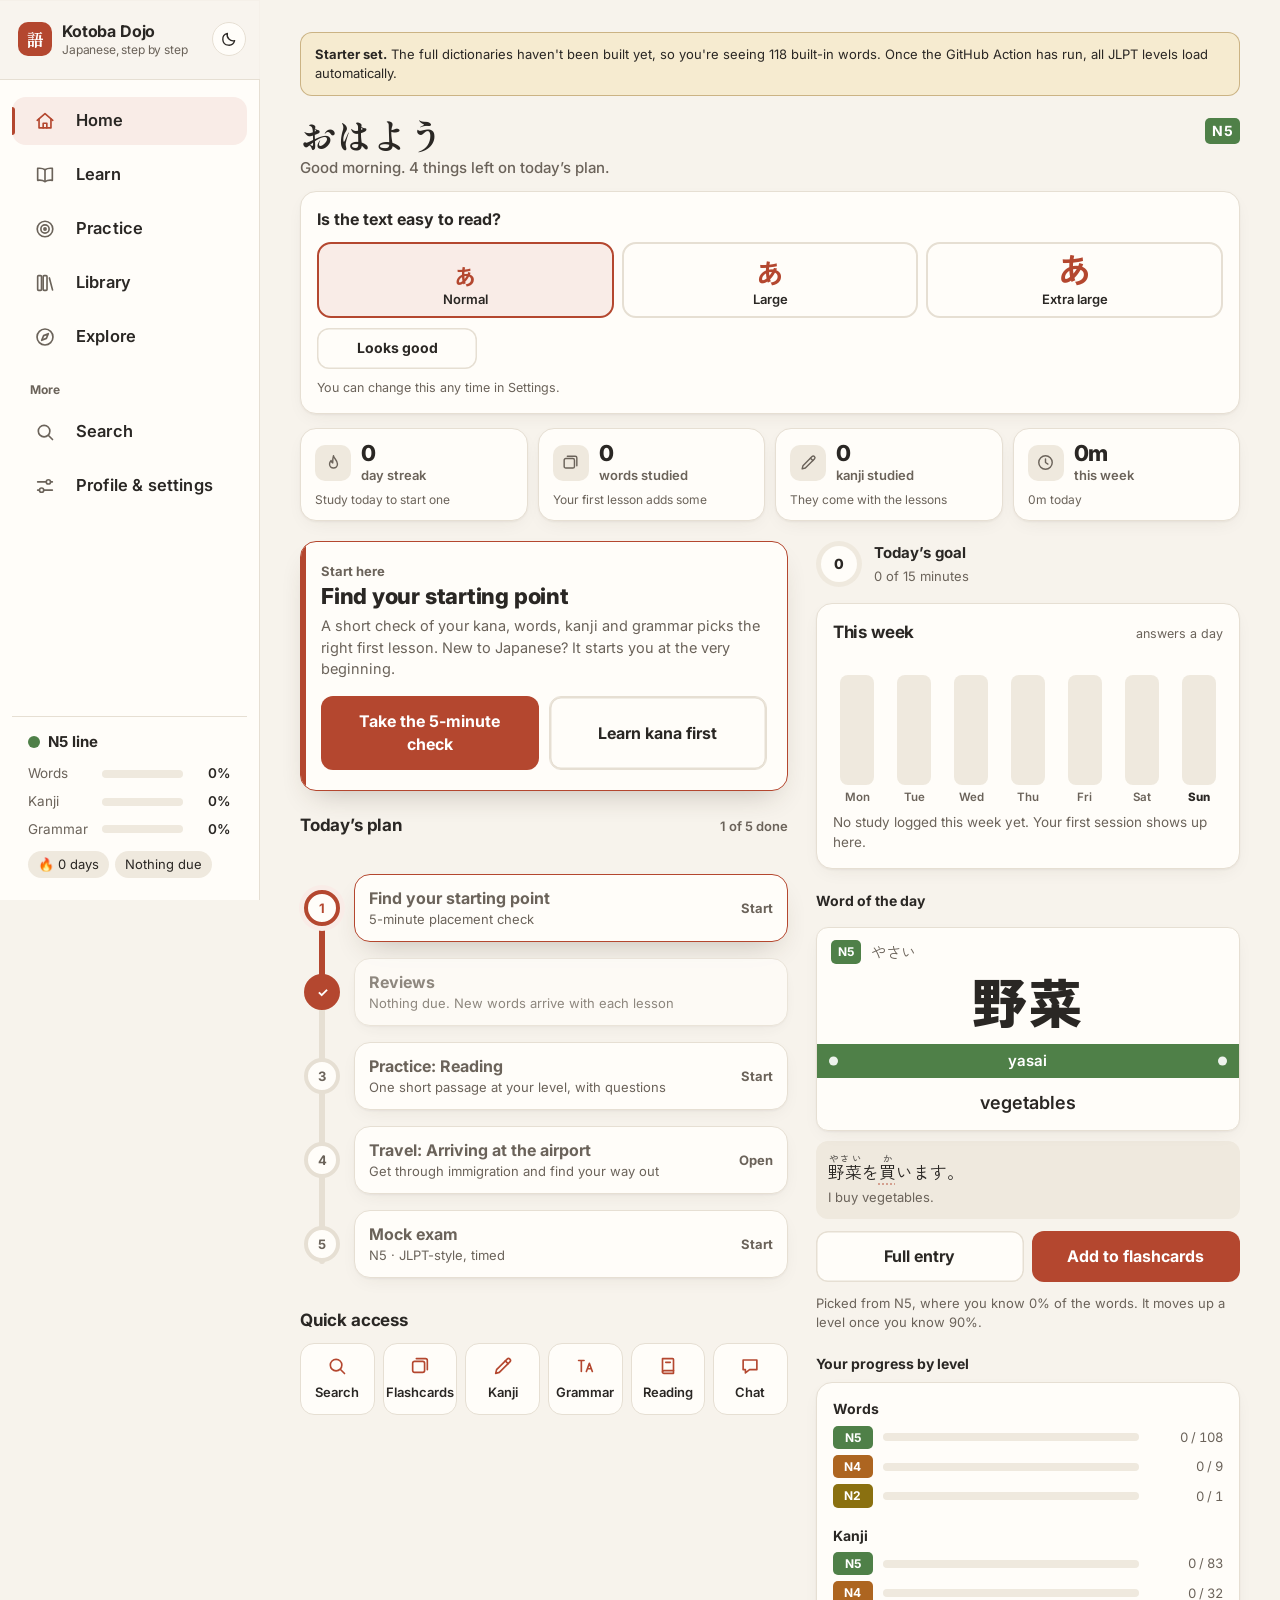
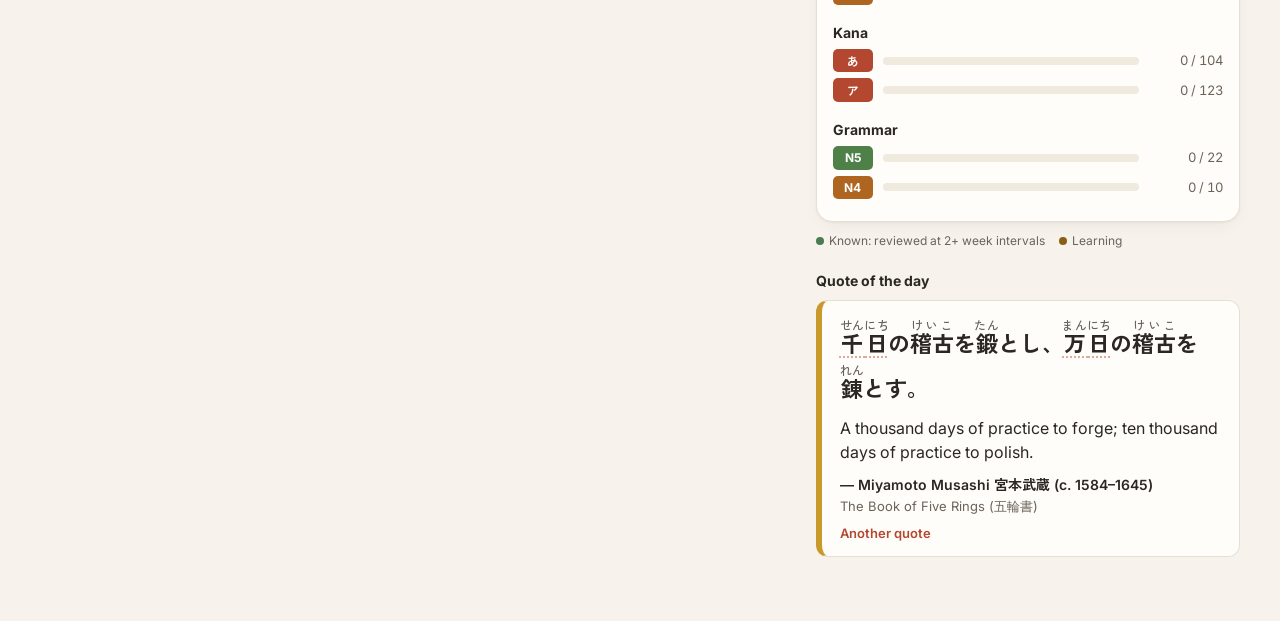
==== commit 21a91300: "Redesign: Dojo design system, five-destination navigation, dashboard and hubs - Dojo skin as the def" ====
--- a/index.html
+++ b/index.html
@@ -5,16 +5,16 @@
 <meta name="viewport" content="width=device-width,initial-scale=1,viewport-fit=cover">
 <title>Kotoba Dojo</title>
 <meta name="description" content="Learn Japanese vocabulary and kanji (JLPT N5–N1) with flashcards, quizzes, tests, furigana, stroke order and example sentences.">
-<meta name="theme-color" content="#F5F7F6">
+<meta name="theme-color" content="#F7F3EC">
 <link rel="manifest" href="manifest.webmanifest">
 <link rel="apple-touch-icon" href="icon-192.png">
 <meta name="apple-mobile-web-app-capable" content="yes">
 <script>/* apply the saved theme before first paint (no flash) */
-try { var st = JSON.parse(localStorage.getItem('kd_settings') || '{}'), t = st.theme || 'system'; if (t !== 'system') document.documentElement.setAttribute('data-theme', t); if (st.skin && st.skin !== 'washi') document.documentElement.setAttribute('data-skin', st.skin); } catch (e) {}
+try { var st = JSON.parse(localStorage.getItem('kd_settings') || '{}'), t = st.theme || 'system'; if (t !== 'system') document.documentElement.setAttribute('data-theme', t); var sk = st.skinV ? st.skin : (st.skin && st.skin !== 'washi' ? st.skin : 'dojo'); if (sk && sk !== 'washi') document.documentElement.setAttribute('data-skin', sk); } catch (e) {}
 </script>
 <link rel="preconnect" href="https://fonts.googleapis.com">
 <link rel="preconnect" href="https://fonts.gstatic.com" crossorigin>
-<link href="https://fonts.googleapis.com/css2?family=Barlow:wght@400;500;600;700;800&family=Zen+Kaku+Gothic+New:wght@400;500;700;900&family=JetBrains+Mono:wght@400;600;700&family=M+PLUS+1+Code:wght@400;600&display=swap" rel="stylesheet">
+<link href="https://fonts.googleapis.com/css2?family=Inter:wght@400;500;600;700;800&family=Shippori+Mincho:wght@600;700&family=Barlow:wght@400;500;600;700;800&family=Zen+Kaku+Gothic+New:wght@400;500;700;900&family=JetBrains+Mono:wght@400;600;700&family=M+PLUS+1+Code:wght@400;600&display=swap" rel="stylesheet">
 <style>
 :root{
   --bg:#faf7f2;--card:#ffffff;--ink:#1d1b19;--muted:#6f675e;--line:#e8e1d7;--chip:#f2ede5;
@@ -1433,29 +1433,156 @@
 @media (pointer:coarse){.rate{min-height:58px}.chip{min-height:40px}.seg button{min-height:42px}}
 .grev{flex-wrap:wrap;max-width:100%}
 @media (max-width:520px){html.ts-big .brand small{display:none}html.ts-big .brand{white-space:nowrap}}
+/* =====================================================================
+   DOJO — the default design: warm ivory, charcoal ink, muted vermilion.
+   Dark: deep charcoal, warm white, soft red with a little gold.
+   Like every skin it only sets tokens, plus a few calmer component rules.
+   The second half (navigation, hubs, dashboard) is shared by all skins.
+   ===================================================================== */
+:root[data-skin="dojo"]{
+  --bg:#F7F3EC;--card:#FFFDF9;--ink:#2A2724;--muted:#6B635A;--line:#E6DFD3;--chip:#EFE9DE;
+  --accent:#B4472F;--accent-soft:#F9ECE7;--on-accent:#fff;--ok:#4C7A52;--ok-soft:#E5EEE2;--bad:#B3261E;--bad-soft:#F9E3E0;
+  --warn:#8A5F12;--warn-soft:#F6EBD0;--yellow:#C79A2B;--gold:#A9822A;
+  --n5:#4F8048;--n4:#AD6520;--n3:#2F7699;--n2:#8A7010;--n1:#A0506E;
+  --shadow:0 1px 2px rgba(60,45,30,.05),0 6px 20px -8px rgba(60,45,30,.10);--lift:0 14px 30px -14px rgba(60,45,30,.30);
+  --r-sign:12px;--r-tile:16px;
+  --ff:"Inter",system-ui,-apple-system,"Segoe UI",sans-serif;--ffj:"Zen Kaku Gothic New","Noto Sans JP","Hiragino Sans","Yu Gothic",sans-serif;
+  --ffd:"Shippori Mincho","Zen Kaku Gothic New","Noto Serif JP",serif;
+}
+:root[data-skin="dojo"][data-theme="dark"]{
+  --bg:#1B1A18;--card:#262422;--ink:#F3EEE6;--muted:#A8A096;--line:#3A3733;--chip:#302D2A;
+  --accent:#E58B73;--accent-soft:#40261F;--on-accent:#1B1A18;--ok:#8DBF8B;--ok-soft:#22301F;--bad:#F28B82;--bad-soft:#3F2220;
+  --warn:#D9B96E;--warn-soft:#36301C;--yellow:#D9B96E;--gold:#D9B96E;
+  --n5:#8DBF8B;--n4:#E0A060;--n3:#7DB7D6;--n2:#D9B96E;--n1:#D48AA6;
+  --shadow:none;--lift:0 14px 30px -14px rgba(0,0,0,.7);
+}
+@media (prefers-color-scheme: dark){
+  :root[data-skin="dojo"]:not([data-theme="light"]){
+    --bg:#1B1A18;--card:#262422;--ink:#F3EEE6;--muted:#A8A096;--line:#3A3733;--chip:#302D2A;
+    --accent:#E58B73;--accent-soft:#40261F;--on-accent:#1B1A18;--ok:#8DBF8B;--ok-soft:#22301F;--bad:#F28B82;--bad-soft:#3F2220;
+    --warn:#D9B96E;--warn-soft:#36301C;--yellow:#D9B96E;--gold:#D9B96E;
+    --n5:#8DBF8B;--n4:#E0A060;--n3:#7DB7D6;--n2:#D9B96E;--n1:#D48AA6;
+    --shadow:none;--lift:0 14px 30px -14px rgba(0,0,0,.7);
+  }
+}
+/* text that sits on the accent or on green follows the theme (white in light, charcoal in dark) */
+:root[data-skin="dojo"] :is(.btn:not(.sec):not(.line):not(.danger),.chip.on,.listen,.logo,.stop.done .pin,.mode.on b,.chatlog .bub.me,.chat-in .roma.on,.grev button.on b,.krd-t,.bk-conj>b,.bk-big,.sh-steps span.on,.feedback.good,.swl,.tag.lv,.rd-head .tag){color:var(--on-accent)}
+:root[data-skin="dojo"] body{font-family:var(--ff);letter-spacing:0}
+:root[data-skin="dojo"] h1{font-family:var(--ff);font-weight:800;letter-spacing:-.02em}
+:root[data-skin="dojo"] h1.jp,:root[data-skin="dojo"] .hello{font-family:var(--ffd);font-weight:700;letter-spacing:0}
+:root[data-skin="dojo"] .hello small{font-family:var(--ff)}
+:root[data-skin="dojo"] .btn{box-shadow:none;border-radius:12px;font-weight:700}
+:root[data-skin="dojo"] .btn:active{transform:translateY(1px);box-shadow:none}
+:root[data-skin="dojo"] .btn.sec{box-shadow:inset 0 0 0 1.5px var(--line);background:var(--card)}
+:root[data-skin="dojo"] .btn.line{box-shadow:inset 0 0 0 1.5px var(--line)}
+:root[data-skin="dojo"] .logo{border-radius:10px;box-shadow:none;font-family:var(--ffd)}
+:root[data-skin="dojo"] .card{border-radius:var(--r-tile)}
+:root[data-skin="dojo"] :is(.btn,.choice,.row,.chip,.seg button,summary,.mode,.stop,.hub-tile,.quick button,.themebtn,.profbtn,.logo-btn,.lib-search,nav.tabs button):focus-visible{outline:3px solid var(--accent);outline-offset:2px}
+
+/* ---------- shared: header ---------- */
+.logo-btn{flex:1;min-width:0;display:flex;align-items:center;gap:10px;background:none;border:0;padding:0;cursor:pointer;text-align:left;color:inherit;font:inherit}
+.logo-btn .brand{flex:1;min-width:0}
+.themebtn svg,.profbtn svg{width:18px;height:18px}
+.profbtn{display:inline-flex;align-items:center;gap:6px;height:34px;padding:0 10px 0 4px;border:1px solid var(--line);background:var(--card);border-radius:999px;cursor:pointer;color:var(--ink);flex:none}
+.pf-lv{font-size:12px;font-weight:800;background:var(--accent-soft);color:var(--accent);border-radius:999px;padding:4px 8px;line-height:1}
+.hst{display:inline-flex;align-items:center;gap:3px;font-weight:700;color:var(--gold,var(--warn))}.hst svg{width:16px;height:16px}
+/* ---------- shared: navigation ---------- */
+nav.tabs button b{display:grid;place-items:center;height:24px}
+nav.tabs button b svg{width:22px;height:22px}
+nav.tabs button{min-height:54px}
+@media (min-width:900px){
+  .profbtn{display:none}
+  nav.tabs button b{height:auto}nav.tabs button b svg{width:22px;height:22px}
+  nav.tabs button{min-height:0}
+}
+/* ---------- shared: sections and hub tiles ---------- */
+.hub-sec{margin-top:22px}
+.hub-sec h2,.wk h2,.sec-head h2{font-size:17px;font-weight:700;margin:0 0 10px;letter-spacing:-.01em}
+.hub-note{color:var(--muted);font-size:14px;margin:-4px 0 10px}
+.sec-head{display:flex;align-items:baseline;justify-content:space-between;gap:10px}.sec-head span{font-size:13px;color:var(--muted);font-weight:600}
+.hub-grid{display:grid;grid-template-columns:1fr;gap:10px}
+@media (min-width:640px){.hub-grid{grid-template-columns:repeat(2,minmax(0,1fr))}}
+@media (min-width:1280px){.page-library .hub-grid,.page-practice .hub-grid,.page-learn .hub-grid,.page-explore .hub-grid{grid-template-columns:repeat(3,minmax(0,1fr))}}
+.hub-tile{display:flex;align-items:center;gap:14px;width:100%;min-height:76px;text-align:left;background:var(--card);border:1px solid var(--line);border-radius:var(--r-tile,16px);padding:14px 16px;cursor:pointer;color:var(--ink);font:inherit;box-shadow:var(--shadow);transition:border-color .15s,transform .15s}
+.hub-tile:hover{border-color:var(--accent)}
+.hub-tile:active{transform:translateY(1px)}
+.hub-ic{flex:none;width:44px;height:44px;border-radius:12px;display:grid;place-items:center;background:var(--accent-soft);color:var(--accent)}.hub-ic svg{width:22px;height:22px}
+.hub-tx{flex:1;min-width:0;display:flex;flex-direction:column;gap:2px}.hub-tx b{font-size:16px;font-weight:700}.hub-tx span{font-size:13.5px;color:var(--muted);line-height:1.4}
+.hub-meta{flex:none;font-size:12.5px;font-weight:700;color:var(--muted);background:var(--chip);border-radius:999px;padding:4px 10px;white-space:nowrap}
+.hub-tile.primary{border-color:var(--accent);box-shadow:var(--lift)}.hub-tile.primary .hub-meta{background:var(--accent);color:var(--on-accent,#fff)}
+.lib-search{display:flex;align-items:center;gap:12px;width:100%;min-height:52px;margin-top:6px;padding:12px 16px;border:1.5px solid var(--line);border-radius:14px;background:var(--card);color:var(--muted);font:inherit;font-size:15px;text-align:left;cursor:text}
+.lib-search svg{width:20px;height:20px;flex:none;color:var(--accent)}.lib-search:hover{border-color:var(--accent)}
+/* ---------- shared: dashboard ---------- */
+.dash-hello{display:flex;align-items:flex-start;justify-content:space-between;gap:12px}
+.dash-lv{font-size:14px;padding:6px 12px;border-radius:999px;margin-top:8px;flex:none}
+.stats{display:grid;grid-template-columns:repeat(2,minmax(0,1fr));gap:10px;margin:14px 0 4px}
+@media (min-width:720px){.stats{grid-template-columns:repeat(4,minmax(0,1fr))}}
+.stat{display:grid;grid-template-columns:auto 1fr;column-gap:10px;align-items:center;background:var(--card);border:1px solid var(--line);border-radius:var(--r-tile,16px);padding:12px 14px;box-shadow:var(--shadow);min-width:0}
+.stat-ic{grid-row:span 2;width:36px;height:36px;border-radius:10px;display:grid;place-items:center;background:var(--chip);color:var(--accent)}.stat-ic svg{width:19px;height:19px}
+.stat b{font-size:22px;font-weight:800;line-height:1.15;letter-spacing:-.01em}
+.stat>span:not(.stat-ic){font-size:13px;color:var(--muted);font-weight:600}
+.stat small{grid-column:1/-1;font-size:12px;color:var(--muted);margin-top:6px;white-space:nowrap;overflow:hidden;text-overflow:ellipsis}
+.cont{margin-top:16px;padding:20px;border:1.5px solid var(--accent);box-shadow:var(--lift);position:relative;overflow:hidden}
+.cont::before{content:"";position:absolute;left:0;top:0;bottom:0;width:5px;background:var(--accent)}
+.cont-top{display:flex;align-items:center;gap:10px;margin-bottom:10px}
+.cont-k{font-size:13px;font-weight:700;color:var(--muted)}
+.cont h2{font-size:22px;font-weight:800;margin:2px 0 4px;letter-spacing:-.01em;line-height:1.25}
+.cont p{color:var(--muted);margin:0;font-size:14.5px;line-height:1.5}
+.cont-next small{font-size:12.5px;font-weight:700;color:var(--accent)}
+.cont-prog{display:flex;align-items:center;gap:12px;margin-top:14px}.cont-prog .pbar{flex:1}.cont-prog span{font-size:13px;font-weight:600;color:var(--muted);white-space:nowrap}
+.cont-last{display:flex;align-items:center;gap:8px;margin-top:10px;font-size:13.5px;color:var(--muted)}.cont-last svg{width:16px;height:16px;color:var(--ok);flex:none}.cont-last b{color:var(--ink);font-weight:600}
+.cont-row{display:flex;flex-wrap:wrap;gap:10px;margin-top:16px}.cont-row .btn{margin:0;flex:1 1 180px}
+.wk{margin-top:16px}
+.wk-head{display:flex;align-items:baseline;justify-content:space-between;gap:10px}.wk-head h2{margin:0}.wk-head span{font-size:12.5px;color:var(--muted)}
+.wk-cols{position:relative;display:grid;grid-template-columns:repeat(7,1fr);gap:8px;height:150px;margin-top:10px}
+.wk-col{display:flex;flex-direction:column;align-items:center;gap:4px;min-width:0}
+.wk-v{font-size:11.5px;font-weight:700;color:var(--muted);height:16px}
+.wk-bar{flex:1;width:100%;max-width:34px;display:flex;align-items:flex-end;background:var(--chip);border-radius:8px;overflow:hidden}
+.wk-bar i{display:block;width:100%;background:color-mix(in srgb,var(--accent) 55%,var(--chip));border-radius:8px 8px 0 0}
+.wk-col.today .wk-bar i{background:var(--accent)}.wk-col.met .wk-bar i{background:var(--ok)}
+.wk-d{font-size:11.5px;color:var(--muted);font-weight:600;height:16px}.wk-col.today .wk-d{color:var(--ink);font-weight:800}
+.wk-goal{position:absolute;left:0;right:0;border-top:1.5px dashed var(--gold,var(--warn));opacity:.7;pointer-events:none}
+.wk-empty{color:var(--muted);font-size:13.5px;margin:8px 0 0}
+.quick{display:grid;grid-template-columns:repeat(3,minmax(0,1fr));gap:8px}
+@media (min-width:640px){.quick{grid-template-columns:repeat(6,minmax(0,1fr))}}
+.quick button{display:flex;flex-direction:column;align-items:center;gap:6px;min-height:72px;justify-content:center;border:1px solid var(--line);background:var(--card);border-radius:14px;padding:10px 4px;cursor:pointer;font:inherit;font-size:13px;font-weight:600;color:var(--ink)}
+.quick button svg{width:22px;height:22px;color:var(--accent)}.quick button:hover{border-color:var(--accent)}
+.home-side>.goalbar,.home-side>.gcard{margin-top:16px}
+/* ---------- shared: profile ---------- */
+.prof{margin:6px 0 4px}
+.prof-top{display:flex;align-items:center;gap:14px}.prof-top>div{display:flex;flex-direction:column;gap:3px}.prof-top b{font-size:18px}.prof-top span{font-size:14px;color:var(--muted)}
+.prof-av{width:48px;height:48px;border-radius:50%;display:grid;place-items:center;background:var(--accent-soft);color:var(--accent)}.prof-av svg{width:24px;height:24px}
+.prof-stats{display:grid;grid-template-columns:repeat(4,1fr);gap:8px;margin-top:14px}
+.prof-stats span{display:flex;flex-direction:column;align-items:center;gap:2px;font-size:12px;color:var(--muted);background:var(--chip);border-radius:12px;padding:10px 4px;text-align:center}.prof-stats b{font-size:17px;color:var(--ink)}
+@media (prefers-reduced-motion:reduce){.hub-tile{transition:none}}
+/* ---------- path: skills on each lesson ---------- */
+.usk{display:flex!important;flex-wrap:wrap;gap:4px;margin-top:5px}
+.usk i{font-style:normal;font-size:11px;font-weight:700;color:var(--muted);background:var(--chip);border-radius:999px;padding:2px 8px}
+/* ---------- reading: display controls and paired translation ---------- */
+.rd-bar{display:flex;flex-wrap:wrap;gap:8px;justify-content:space-between;margin:10px 0}
+.rd-bar-g{display:inline-flex;background:var(--chip);border-radius:999px;padding:3px;gap:2px}
+.rd-bar button{border:0;background:none;font:inherit;font-size:13px;font-weight:700;color:var(--muted);padding:8px 12px;border-radius:999px;cursor:pointer;min-height:36px}
+.rd-bar button.on{background:var(--card);color:var(--ink);box-shadow:0 1px 3px rgba(0,0,0,.12)}
+.rd-bar button:disabled{opacity:.4;cursor:default}
+.rd-text p{font-size:var(--rd,19px)}
+.rd-pair{padding:10px 0;border-bottom:1px solid var(--line)}.rd-pair:last-child{border-bottom:0}
+.rd-pair p{margin:2px 0}.rd-pair p.jp{color:var(--ink);font-size:16.5px;line-height:1.9}
+.sh-hidden{display:block;width:100%;margin:6px 0;padding:22px 12px;border:1.5px dashed var(--line);border-radius:14px;background:none;color:var(--muted);font:inherit;font-size:14px;cursor:pointer}
+@media (max-width:520px){header.top .brand small{display:none}}
 </style>
 </head>
 <body>
-<header class="top"><div class="in"><div class="logo">語</div><div class="brand">Kotoba Dojo<small>JLPT N5–N1 trainer</small></div><div class="streak" id="streak"></div><button class="themebtn hdr-extra" onclick="App.go('search')" aria-label="Search">🔍</button><button class="themebtn hdr-extra" onclick="App.go('settings')" aria-label="Settings">⚙️</button><button class="themebtn" id="themebtn" onclick="App.toggleTheme()" aria-label="Toggle dark mode"></button></div></header>
+<header class="top"><div class="in"><button class="logo-btn" onclick="App.go('home')" aria-label="Kotoba Dojo home"><span class="logo">語</span><span class="brand">Kotoba Dojo<small>Japanese, step by step</small></span></button><div class="streak" id="streak"></div><button class="themebtn hdr-extra" onclick="App.go('search')" aria-label="Search"><svg viewBox="0 0 24 24" fill="none" stroke="currentColor" stroke-width="1.8" stroke-linecap="round" stroke-linejoin="round" aria-hidden="true"><circle cx="11" cy="11" r="6.3"/><path d="m15.8 15.8 4.4 4.4"/></svg></button><button class="themebtn" id="themebtn" onclick="App.toggleTheme()" aria-label="Toggle dark mode"></button><button class="profbtn" id="profbtn" onclick="App.go('settings')" aria-label="Profile and settings"></button></div></header>
 <main id="app"><div class="loading">読み込み中… loading</div></main>
-<nav class="tabs"><div class="in">
-  <button data-v="home" onclick="App.go('home')"><b>家</b>Home</button>
-  <button data-v="path" onclick="App.go('path')"><b>道</b>Path</button>
-  <button data-v="library" onclick="App.go('library')"><b>本</b>Library</button>
-  <button data-v="exam" onclick="App.go('exam')"><b>試</b>Exam</button>
-  <button data-v="chat" onclick="App.go('chat')"><b>話</b>Chat</button>
-  <button data-v="play" onclick="App.go('play')"><b>町</b>Play</button>
-  <div class="nav-sub nav-extra">Library</div>
-  <button class="nav-extra lib" data-v="kana" onclick="App.go('kana')"><b>あ</b>Kana</button>
-  <button class="nav-extra lib" data-v="vocab" onclick="App.go('vocab')"><b>語</b>Words</button>
-  <button class="nav-extra lib" data-v="kanji" onclick="App.go('kanji')"><b>字</b>Kanji</button>
-  <button class="nav-extra lib" data-v="grammar" onclick="App.go('grammar')"><b>文</b>Grammar</button>
-  <button class="nav-extra lib" data-v="books" onclick="App.go('books')"><b>課</b>Textbooks</button>
-  <button class="nav-extra lib" data-v="conj" onclick="App.go('conj')"><b>活</b>Conjugation</button>
-  <button class="nav-extra lib" data-v="read" onclick="App.go('read')"><b>読</b>Reading</button>
-  <button class="nav-extra lib" data-v="shadow" onclick="App.shadowStart()"><b>声</b>Shadowing</button>
-  <button class="nav-extra" data-v="search" onclick="App.go('search')"><b>探</b>Search</button>
-  <button class="nav-extra" data-v="settings" onclick="App.go('settings')"><b>設</b>Settings</button>
+<nav class="tabs" aria-label="Main"><div class="in">
+  <button data-v="home" onclick="App.go('home')"><b><svg viewBox="0 0 24 24" fill="none" stroke="currentColor" stroke-width="1.8" stroke-linecap="round" stroke-linejoin="round" aria-hidden="true"><path d="M3.5 11.2 12 4l8.5 7.2"/><path d="M5.5 10v9.5h13V10"/><path d="M10 19.5v-5h4v5"/></svg></b>Home</button>
+  <button data-v="learn" onclick="App.go('learn')"><b><svg viewBox="0 0 24 24" fill="none" stroke="currentColor" stroke-width="1.8" stroke-linecap="round" stroke-linejoin="round" aria-hidden="true"><path d="M12 6.2C9.8 4.8 7 4.4 4 4.8v13c3-.4 5.8 0 8 1.4 2.2-1.4 5-1.8 8-1.4v-13c-3-.4-5.8 0-8 1.4z"/><path d="M12 6.2v13"/></svg></b>Learn</button>
+  <button data-v="practice" onclick="App.go('practice')"><b><svg viewBox="0 0 24 24" fill="none" stroke="currentColor" stroke-width="1.8" stroke-linecap="round" stroke-linejoin="round" aria-hidden="true"><circle cx="12" cy="12" r="8.5"/><circle cx="12" cy="12" r="4.5"/><circle cx="12" cy="12" r="1.2" fill="currentColor"/></svg></b>Practice</button>
+  <button data-v="library" onclick="App.go('library')"><b><svg viewBox="0 0 24 24" fill="none" stroke="currentColor" stroke-width="1.8" stroke-linecap="round" stroke-linejoin="round" aria-hidden="true"><rect x="4" y="4" width="4.2" height="16" rx="1"/><rect x="10" y="4" width="4.2" height="16" rx="1"/><path d="m16.8 6.5 3.4 13"/></svg></b>Library</button>
+  <button data-v="explore" onclick="App.go('explore')"><b><svg viewBox="0 0 24 24" fill="none" stroke="currentColor" stroke-width="1.8" stroke-linecap="round" stroke-linejoin="round" aria-hidden="true"><circle cx="12" cy="12" r="8.7"/><path d="m15.6 8.4-2.1 5.1-5.1 2.1 2.1-5.1z"/></svg></b>Explore</button>
+  <div class="nav-sub nav-extra">More</div>
+  <button class="nav-extra" data-v="search" onclick="App.go('search')"><b><svg viewBox="0 0 24 24" fill="none" stroke="currentColor" stroke-width="1.8" stroke-linecap="round" stroke-linejoin="round" aria-hidden="true"><circle cx="11" cy="11" r="6.3"/><path d="m15.8 15.8 4.4 4.4"/></svg></b>Search</button>
+  <button class="nav-extra" data-v="settings" onclick="App.go('settings')"><b><svg viewBox="0 0 24 24" fill="none" stroke="currentColor" stroke-width="1.8" stroke-linecap="round" stroke-linejoin="round" aria-hidden="true"><path d="M4 7.5h9M18.5 7.500H20M4 16.5h1.500M11 16.5h9"/><circle cx="15.7" cy="7.5" r="2.3"/><circle cx="8.3" cy="16.5" r="2.3"/></svg></b>Profile & settings</button>
 </div><div class="nav-foot" id="navfoot"></div></nav>
 <div id="sheet"></div>
 <div class="toast" id="toast"></div>
@@ -1784,7 +1911,11 @@
   get(k, d) { try { const v = localStorage.getItem('kd_' + k); return v ? JSON.parse(v) : d; } catch (e) { return d; } },
   set(k, v) { try { localStorage.setItem('kd_' + k, JSON.stringify(v)); } catch (e) {} }
 };
-let settings = Object.assign({ skin: 'washi', theme: 'system', furigana: 'on', romaji: false, autoSpeak: false, playOnCorrect: true, pics: true, picStyle: '3d', modernQuotes: true, style: 'normal', goalMin: 15, deckVoice: true, cardFront: 'jp', newPerDay: 10, textSize: 'm', vibrate: true, calm: false, strokeNums: true, pitch: true, writeMode: 'trace', levels: ['N5'], glevels: ['N5'], kanaScript: 'h', kanaGroups: ['basic'] }, store.get('settings', {}));
+/* line icons used by the navigation and hubs (defined early: the theme button needs them at start-up) */
+const ICON = {"home":"<svg viewBox=\"0 0 24 24\" fill=\"none\" stroke=\"currentColor\" stroke-width=\"1.8\" stroke-linecap=\"round\" stroke-linejoin=\"round\" aria-hidden=\"true\"><path d=\"M3.5 11.2 12 4l8.5 7.2\"/><path d=\"M5.5 10v9.5h13V10\"/><path d=\"M10 19.5v-5h4v5\"/></svg>","learn":"<svg viewBox=\"0 0 24 24\" fill=\"none\" stroke=\"currentColor\" stroke-width=\"1.8\" stroke-linecap=\"round\" stroke-linejoin=\"round\" aria-hidden=\"true\"><path d=\"M12 6.2C9.8 4.8 7 4.4 4 4.8v13c3-.4 5.8 0 8 1.4 2.2-1.4 5-1.8 8-1.4v-13c-3-.4-5.8 0-8 1.4z\"/><path d=\"M12 6.2v13\"/></svg>","practice":"<svg viewBox=\"0 0 24 24\" fill=\"none\" stroke=\"currentColor\" stroke-width=\"1.8\" stroke-linecap=\"round\" stroke-linejoin=\"round\" aria-hidden=\"true\"><circle cx=\"12\" cy=\"12\" r=\"8.5\"/><circle cx=\"12\" cy=\"12\" r=\"4.5\"/><circle cx=\"12\" cy=\"12\" r=\"1.2\" fill=\"currentColor\"/></svg>","library":"<svg viewBox=\"0 0 24 24\" fill=\"none\" stroke=\"currentColor\" stroke-width=\"1.8\" stroke-linecap=\"round\" stroke-linejoin=\"round\" aria-hidden=\"true\"><rect x=\"4\" y=\"4\" width=\"4.2\" height=\"16\" rx=\"1\"/><rect x=\"10\" y=\"4\" width=\"4.2\" height=\"16\" rx=\"1\"/><path d=\"m16.8 6.5 3.4 13\"/></svg>","explore":"<svg viewBox=\"0 0 24 24\" fill=\"none\" stroke=\"currentColor\" stroke-width=\"1.8\" stroke-linecap=\"round\" stroke-linejoin=\"round\" aria-hidden=\"true\"><circle cx=\"12\" cy=\"12\" r=\"8.7\"/><path d=\"m15.6 8.4-2.1 5.1-5.1 2.1 2.1-5.1z\"/></svg>","search":"<svg viewBox=\"0 0 24 24\" fill=\"none\" stroke=\"currentColor\" stroke-width=\"1.8\" stroke-linecap=\"round\" stroke-linejoin=\"round\" aria-hidden=\"true\"><circle cx=\"11\" cy=\"11\" r=\"6.3\"/><path d=\"m15.8 15.8 4.4 4.4\"/></svg>","settings":"<svg viewBox=\"0 0 24 24\" fill=\"none\" stroke=\"currentColor\" stroke-width=\"1.8\" stroke-linecap=\"round\" stroke-linejoin=\"round\" aria-hidden=\"true\"><path d=\"M4 7.5h9M18.5 7.500H20M4 16.5h1.500M11 16.5h9\"/><circle cx=\"15.7\" cy=\"7.5\" r=\"2.3\"/><circle cx=\"8.3\" cy=\"16.5\" r=\"2.3\"/></svg>","sun":"<svg viewBox=\"0 0 24 24\" fill=\"none\" stroke=\"currentColor\" stroke-width=\"1.8\" stroke-linecap=\"round\" stroke-linejoin=\"round\" aria-hidden=\"true\"><circle cx=\"12\" cy=\"12\" r=\"4\"/><path d=\"M12 3v2M12 19v2M3 12h2M19 12h2M5.6 5.6 7 7M17 17l1.4 1.4M18.4 5.6 17 7M7 17l-1.4 1.4\"/></svg>","moon":"<svg viewBox=\"0 0 24 24\" fill=\"none\" stroke=\"currentColor\" stroke-width=\"1.8\" stroke-linecap=\"round\" stroke-linejoin=\"round\" aria-hidden=\"true\"><path d=\"M19.5 14.2A8 8 0 0 1 9.8 4.5a8 8 0 1 0 9.7 9.7z\"/></svg>","user":"<svg viewBox=\"0 0 24 24\" fill=\"none\" stroke=\"currentColor\" stroke-width=\"1.8\" stroke-linecap=\"round\" stroke-linejoin=\"round\" aria-hidden=\"true\"><circle cx=\"12\" cy=\"8.5\" r=\"3.5\"/><path d=\"M5 20c.8-3.6 3.5-5.5 7-5.5s6.200 1.900 7 5.500\"/></svg>","cards":"<svg viewBox=\"0 0 24 24\" fill=\"none\" stroke=\"currentColor\" stroke-width=\"1.8\" stroke-linecap=\"round\" stroke-linejoin=\"round\" aria-hidden=\"true\"><rect x=\"4\" y=\"7\" width=\"13\" height=\"12\" rx=\"2\"/><path d=\"M8 4h10a2 2 0 0 1 2 2v10\"/></svg>","pen":"<svg viewBox=\"0 0 24 24\" fill=\"none\" stroke=\"currentColor\" stroke-width=\"1.8\" stroke-linecap=\"round\" stroke-linejoin=\"round\" aria-hidden=\"true\"><path d=\"m4 20 1-4L16.500 4.500a2.100 2.100 0 0 1 3 3L8 19z\"/><path d=\"m14.500 6.500 3 3\"/></svg>","ear":"<svg viewBox=\"0 0 24 24\" fill=\"none\" stroke=\"currentColor\" stroke-width=\"1.8\" stroke-linecap=\"round\" stroke-linejoin=\"round\" aria-hidden=\"true\"><path d=\"M7 9a5 5 0 0 1 10 0c0 3-3 3.500-3 6.500a3 3 0 0 1-5.500 1.500\"/><path d=\"M9.500 9.500a2.500 2.500 0 0 1 5 0\"/></svg>","mic":"<svg viewBox=\"0 0 24 24\" fill=\"none\" stroke=\"currentColor\" stroke-width=\"1.8\" stroke-linecap=\"round\" stroke-linejoin=\"round\" aria-hidden=\"true\"><rect x=\"9\" y=\"3.500\" width=\"6\" height=\"11\" rx=\"3\"/><path d=\"M5.500 11.500a6.500 6.500 0 0 0 13 0M12 18v2.500\"/></svg>","exam":"<svg viewBox=\"0 0 24 24\" fill=\"none\" stroke=\"currentColor\" stroke-width=\"1.8\" stroke-linecap=\"round\" stroke-linejoin=\"round\" aria-hidden=\"true\"><rect x=\"5\" y=\"3.500\" width=\"14\" height=\"17\" rx=\"2\"/><path d=\"m8.500 9 1.500 1.500L13 7.500M8.500 15.500h7M15 9.500h.5\"/></svg>","route":"<svg viewBox=\"0 0 24 24\" fill=\"none\" stroke=\"currentColor\" stroke-width=\"1.8\" stroke-linecap=\"round\" stroke-linejoin=\"round\" aria-hidden=\"true\"><circle cx=\"6\" cy=\"18\" r=\"2.200\"/><circle cx=\"18\" cy=\"6\" r=\"2.200\"/><path d=\"M8.200 18H14a3.500 3.500 0 0 0 0-7h-4a3.500 3.500 0 0 1 0-7h5.800\"/></svg>","book":"<svg viewBox=\"0 0 24 24\" fill=\"none\" stroke=\"currentColor\" stroke-width=\"1.8\" stroke-linecap=\"round\" stroke-linejoin=\"round\" aria-hidden=\"true\"><path d=\"M6 4h11a1 1 0 0 1 1 1v15H7.500A1.500 1.500 0 0 1 6 18.500z\"/><path d=\"M6 18.500A1.500 1.500 0 0 1 7.500 17H18M9.500 8h5\"/></svg>","plane":"<svg viewBox=\"0 0 24 24\" fill=\"none\" stroke=\"currentColor\" stroke-width=\"1.8\" stroke-linecap=\"round\" stroke-linejoin=\"round\" aria-hidden=\"true\"><path d=\"m3.500 12.500 17-8-6 16-3-6.500z\"/><path d=\"m11.500 14 3-3.500\"/></svg>","chat":"<svg viewBox=\"0 0 24 24\" fill=\"none\" stroke=\"currentColor\" stroke-width=\"1.8\" stroke-linecap=\"round\" stroke-linejoin=\"round\" aria-hidden=\"true\"><path d=\"M4.500 5.500h15v10.500h-8l-4.500 3.500v-3.500h-2.500z\"/></svg>","town":"<svg viewBox=\"0 0 24 24\" fill=\"none\" stroke=\"currentColor\" stroke-width=\"1.8\" stroke-linecap=\"round\" stroke-linejoin=\"round\" aria-hidden=\"true\"><path d=\"M4 20V9l5-4 5 4v11M14 20v-8h6v8M3 20h18M8 20v-4h2v4\"/></svg>","shuffle":"<svg viewBox=\"0 0 24 24\" fill=\"none\" stroke=\"currentColor\" stroke-width=\"1.8\" stroke-linecap=\"round\" stroke-linejoin=\"round\" aria-hidden=\"true\"><path d=\"M4 7h3.500c5 0 4 10 9 10H20M4 17h3.500c1.500 0 2.400-.9 3.100-2.200M20 7h-3.500c-1.500 0-2.400.9-3.100 2.200M17.500 4.500 20 7l-2.500 2.500M17.500 14.500 20 17l-2.500 2.500\"/></svg>","forms":"<svg viewBox=\"0 0 24 24\" fill=\"none\" stroke=\"currentColor\" stroke-width=\"1.8\" stroke-linecap=\"round\" stroke-linejoin=\"round\" aria-hidden=\"true\"><path d=\"M5 6h6M8 6v12M13.500 18l3.250-9 3.250 9M14.700 15h4.100\"/></svg>","check":"<svg viewBox=\"0 0 24 24\" fill=\"none\" stroke=\"currentColor\" stroke-width=\"1.8\" stroke-linecap=\"round\" stroke-linejoin=\"round\" aria-hidden=\"true\"><path d=\"m5 12.500 4.500 4.500L19 7.500\"/></svg>","flame":"<svg viewBox=\"0 0 24 24\" fill=\"none\" stroke=\"currentColor\" stroke-width=\"1.8\" stroke-linecap=\"round\" stroke-linejoin=\"round\" aria-hidden=\"true\"><path d=\"M12 3.500c.5 3.500 5 5.500 5 10.500a5 5 0 0 1-10 0c0-2 1-3.500 2-4.500.300 1.500 1 2.500 2 3 0-3 0-6 1-9z\"/></svg>","clock":"<svg viewBox=\"0 0 24 24\" fill=\"none\" stroke=\"currentColor\" stroke-width=\"1.8\" stroke-linecap=\"round\" stroke-linejoin=\"round\" aria-hidden=\"true\"><circle cx=\"12\" cy=\"12\" r=\"8.500\"/><path d=\"M12 7.500V12l3 2\"/></svg>","deck":"<svg viewBox=\"0 0 24 24\" fill=\"none\" stroke=\"currentColor\" stroke-width=\"1.8\" stroke-linecap=\"round\" stroke-linejoin=\"round\" aria-hidden=\"true\"><path d=\"M5 8.500 12 5l7 3.500-7 3.500z\"/><path d=\"m5 12 7 3.500 7-3.500M5 15.500 12 19l7-3.500\"/></svg>"};
+let settings = Object.assign({ skin: 'dojo', theme: 'system', furigana: 'on', romaji: false, autoSpeak: false, playOnCorrect: true, pics: true, picStyle: '3d', modernQuotes: true, style: 'normal', goalMin: 15, deckVoice: true, cardFront: 'jp', newPerDay: 10, textSize: 'm', vibrate: true, calm: false, strokeNums: true, pitch: true, writeMode: 'trace', levels: ['N5'], glevels: ['N5'], kanaScript: 'h', kanaGroups: ['basic'] }, store.get('settings', {}));
+/* the Dojo design became the default: move people off the old default once (Station stays available in Settings) */
+if (!settings.skinV) { if (settings.skin === 'washi') settings.skin = 'dojo'; settings.skinV = 2; store.set('settings', settings); }
 let progress = store.get('progress', {});
 let custom = store.get('custom', []);
 let actLog = store.get('log', {});
@@ -2165,9 +2296,22 @@
   return best;
 }
 function vLibrary() {
-  const tiles = [['kana', 'あ', 'Kana', 'Hiragana and katakana charts, stroke order and drills'], ['vocab', '語', 'Words', 'Flashcards, quizzes, word lists and everyday situations'], ['kanji', '字', 'Kanji', 'Every JLPT kanji with its story, parts and stroke order'], ['grammar', '文', 'Grammar', 'Grammar points N5–N1 with examples and drills'], ['books', '課', 'Textbooks', 'Genki I & II and Basic Kanji Book, lesson by lesson'], ['conj', '活', 'Conjugation', 'Verb and adjective forms, with the rule behind every answer'], ['read', '読', 'Reading', 'Short passages N5–N1 with exam-style questions'], ...(shAvailable() ? [['shadow', '声', 'Shadowing', 'Say sentences after native speakers and compare your rhythm']] : []), ['vocab:sit', '場', 'Situations', 'Words grouped by where you’ll hear them'], ['search', '探', 'Search', 'Look up any word, kanji or grammar point']];
-  return `<h1>Library</h1><p class="sub">Everything in the app, for looking things up or drilling a weak spot. Your lessons are on the Path.</p>
-  <div class="libgrid">${tiles.map(([v, g, t, d]) => { const [view, tab] = v.split(':'); return `<button class="libtile" onclick="App.go('${view}'${tab ? `,'${tab}'` : ''})"><b class="jp">${g}</b><span class="lt-t">${t}</span><span class="lt-d">${d}</span></button>`; }).join('')}</div>`;
+  const hk = KANA.filter(x => status(x.id) === 'known').length, cnt = kind => { const n = LV.reduce((a, l) => a + levelTotal(kind, l), 0); return n ? fmtN(n) : ''; };
+  const ref = [
+    { ic: 'forms', t: 'Kana', d: 'Hiragana and katakana charts, stroke order and drills', act: "App.go('kana')", meta: `${hk} / ${KANA.length}` },
+    { ic: 'cards', t: 'Vocabulary', d: 'Every JLPT word with readings, pitch accent, audio and examples', act: "App.go('vocab','browse')", meta: cnt('vocab') },
+    { ic: 'pen', t: 'Kanji', d: 'Readings, meaning, parts, stroke order and look-alikes', act: "App.go('kanji')", meta: cnt('kanji') },
+    { ic: 'forms', t: 'Grammar', d: 'Grammar points N5–N1: how to form them, examples and comparisons', act: "App.go('grammar')", meta: cnt('grammar') }
+  ];
+  const mat = [
+    { ic: 'book', t: 'Reading', d: 'Graded passages N5–N1 with questions', act: "App.go('read')", meta: String(READ.length) },
+    { ic: 'book', t: 'Textbooks', d: 'Genki I & II and Basic Kanji Book, lesson by lesson', act: "App.go('books')" },
+    { ic: 'chat', t: 'Everyday situations', d: 'Phrases for shops, stations, restaurants and more', act: "App.go('vocab','sit')" },
+    { ic: 'deck', t: 'Anki decks', d: ANKI.decks.length ? 'Your imported decks and their words' : 'Import your own .apkg decks to study them here', act: "App.go('anki')", meta: ANKI.decks.length ? String(ANKI.decks.length) : '' }
+  ];
+  return `<h1>Library</h1><p class="sub">Look anything up. Everything the courses teach is here to browse.</p>
+  <button class="lib-search" onclick="App.go('search')">${ICON.search}<span>Search words, kanji and grammar in Japanese, romaji or English</span></button>
+  ${hubSection('Reference', ref)}${hubSection('Materials', mat)}`;
 }
 function vHome() {
   const due = dueCount(), tl = todayLog(), nl = newLeft('vocab'), fresh = vSel().filter(x => !progress[x.id]).length;
@@ -2198,24 +2342,27 @@
   };
   const kanaRows = [['h', 'あ', 'Hiragana'], ['k', 'ア', 'Katakana']].map(([sc, lab]) => { const all = KANA.filter(x => x.script === sc), k = all.filter(x => status(x.id) === 'known').length, l2 = all.filter(x => status(x.id) === 'learning').length;
     return `<div class="lnrow"><span class="tag lv jp" style="--lc:var(--accent)">${lab}</span><div class="pbar"><i style="width:${k / all.length * 100}%"></i><i class="l" style="width:${l2 / all.length * 100}%"></i></div><span>${k} / ${all.length}</span></div>`; }).join('');
+  const [gj, ge] = dojoGreeting(), left = stops.length - stops.filter(x => x.done).length;
   return `${DATA.mode === 'starter' ? `<div class="banner"><b>Starter set.</b> The full dictionaries haven't been built yet, so you're seeing ${V.length} built-in words. Once the GitHub Action has run, all JLPT levels load automatically.</div>` : ''}
-  ${vacBanner()}<div class="home-grid"><div class="home-main">
-    <h1 class="hello">おかえり<small>${allDone ? 'Welcome back. Every stop is done today. Nice work!' : `Welcome back. Today's line has ${stops.length - stops.filter(x => x.done).length} stop${stops.length - stops.filter(x => x.done).length === 1 ? '' : 's'} left.`}</small></h1>
-    ${comfortIntro()}
-    <div class="badges"><span class="badge">🔥 <b>${streak()}</b> day streak</span><span class="badge"><b>${tl.r}</b> answers today</span></div>
-    ${gameCard()}
-    ${allDone ? '' : `<button class="btn home-go" onclick="${stops[nextI].act}"><i aria-hidden="true">▶</i><span><small>Continue</small><b>${stops[nextI].title}</b></span></button>`}
+  ${vacBanner()}
+  <header class="dash-hello"><div><h1 class="hello">${gj}<small>${ge}. ${allDone ? 'Everything on today’s plan is done. Nice work!' : left === stops.length ? 'Here’s your plan for today.' : `${left} thing${left === 1 ? '' : 's'} left on today’s plan.`}</small></h1></div><span class="tag lv dash-lv" style="--lc:${lcVar(lvl)}">${esc(lvl)}</span></header>
+  ${comfortIntro()}
+  ${statTiles()}
+  <div class="home-grid"><div class="home-main">
+    ${continueCard()}
+    <section class="hub-sec"><div class="sec-head"><h2>Today’s plan</h2><span>${stops.filter(x => x.done).length} of ${stops.length} done</span></div>
     <div class="route${draw ? ' draw' : ''}" style="--run:calc((100% - 44px) * ${frac})"><span class="run"></span>
       ${stops.map((x, i) => `<button class="stop ${x.done ? 'done' : i === nextI && !allDone ? 'next' : ''}" onclick="${x.act}"><span class="pin">${x.done ? '✓' : i + 1}</span><span class="sb"><span class="t"><b>${x.title}</b><span>${x.sub}</span></span>${x.done ? '' : `<span class="go">${x.go}</span>`}</span></button>`).join('')}
-    </div>
-    <div class="label">Jump to</div>
-    <div class="elsewhere"><button onclick="App.go('kanji')"><b>字</b>Kanji</button><button onclick="App.go('grammar')"><b>文</b>Grammar</button><button onclick="App.go('vocab','browse')"><b>一</b>Word list</button><button onclick="App.go('search')"><b>探</b>Search</button><button onclick="App.go('chat')"><b>話</b>Chat</button>${ANKI.decks.length ? `<button onclick="App.dquiz()"><b>問</b>Deck quiz</button>` : ''}</div>
+    </div></section>
+    ${quickAccess()}
   </div><div class="home-side">
+    ${gameCard()}
+    ${weekChart()}
     ${troubleCard()}${wotdCard()}
-    ${quoteCard()}
-    <div class="label">Your lines</div>
+    <div class="label">Your progress by level</div>
     <div class="card lines">${lineRows('vocab', 'Words')}${lineRows('kanji', 'Kanji')}<div><h3>Kana</h3>${kanaRows}</div>${lineRows('grammar', 'Grammar')}</div>
     <div class="legend"><span><i class="dot known"></i>Known: reviewed at 2+ week intervals</span><span><i class="dot learning"></i>Learning</span></div>
+    ${quoteCard()}
   </div></div>`;
 }
 
@@ -2388,7 +2535,8 @@
     { name: 'Modern quotes', by: 'Short catchphrases by Shuzo Matsuoka and from anime and manga, quoted briefly with credit; © their creators and publishers (shown on each quote). Switch them off above.', license: '© owners', url: 'https://en.wikipedia.org/wiki/Shuzo_Matsuoka' },
     { name: 'JLPT vocabulary lists', by: 'Jonathan Waller (tanos.co.uk)', license: 'CC BY', url: 'https://www.tanos.co.uk/jlpt/' },
     { name: 'Pitch accent', by: 'Kanjium accents.txt, pitch accent notation by Uros O.', license: 'CC BY-SA 4.0', url: 'https://github.com/mifunetoshiro/kanjium' }];
-  return `<h1>Settings</h1><p class="sub">Saved on this device.</p>
+  return `<h1>Profile &amp; settings</h1><p class="sub">Your progress and preferences. Everything is saved on this device.</p>
+  ${profileCard()}
   ${comfortCard()}
   <div class="label">Look and study</div>
   <div class="card">
@@ -3920,13 +4068,14 @@
   <div class="nf-meta"><span>🔥 ${st} day${st === 1 ? '' : 's'}</span><span>${due ? `${due} due` : 'Nothing due'}</span></div></div>`;
 }
 function render() {
-  const navOf = v => v === 'anki' ? 'settings' : v === 'dquiz' ? 'path' : ['kana', 'vocab', 'kanji', 'grammar', 'library', 'books', 'conj', 'read', 'write', 'shadow'].includes(v) ? 'library' : ['path', 'lesson', 'place'].includes(v) ? 'path' : v;
+  const navOf = v => ['path', 'lesson', 'place', 'books', 'learn'].includes(v) ? 'learn' : ['exam', 'conj', 'write', 'shadow', 'dquiz', 'practice'].includes(v) ? 'practice' : ['kana', 'vocab', 'kanji', 'grammar', 'read', 'library'].includes(v) ? 'library' : ['chat', 'play', 'explore'].includes(v) ? 'explore' : v === 'anki' ? 'settings' : v;
   document.querySelectorAll('nav.tabs button').forEach(b => b.classList.toggle('on', b.dataset.v === navOf(S.view) || b.dataset.v === S.view));
-  const st = streak(); $('#streak').innerHTML = (st ? `🔥 ${st}` : '') + (gameOn() ? `<span class="hxp" title="${esc(beltOf(game.xp).name)}">⭐ ${fmtN(game.xp)}</span>` : '');
+  const st = streak(); $('#streak').innerHTML = (st ? `<span class="hst">${ICON.flame}${st}</span>` : '') + (gameOn() ? `<span class="hxp" title="${esc(beltOf(game.xp).name)}">⭐ ${fmtN(game.xp)}</span>` : '');
   const nf = $('#navfoot'); if (nf) nf.innerHTML = navFoot(st);
+  const pb = $('#profbtn'); if (pb) pb.innerHTML = `<span class="pf-lv">${esc(userLevel())}</span>${ICON.user}`;
   const page = S.session ? 'session' : S.view;
   if (S.view === 'path' && DATA.mode === 'full' && !S.pathLoading && (LV.some(l => !isLoaded('vocab', l)) || LV.some(l => !isLoaded('grammar', l)))) { S.pathLoading = true; loadPathData().then(() => { S.pathLoading = false; if (S.view === 'path') render(); }); }
-  $('#app').innerHTML = `<div class="page page-${page}">${S.session ? renderSession() : ({ home: vHome, path: vPath, lesson: vLesson, place: vPlace, library: vLibrary, kana: vKana, vocab: vVocab, kanji: vKanji, grammar: vGrammar, anki: vAnki, dquiz: vDquiz, chat: vChat, play: vPlay, exam: vExam, search: vSearch, settings: vSettings, books: vBooks, conj: vConj, read: vRead, write: vWrite, shadow: vShadow })[S.view]()}</div>`;
+  $('#app').innerHTML = `<div class="page page-${page}">${S.session ? renderSession() : ({ home: vHome, path: vPath, lesson: vLesson, place: vPlace, library: vLibrary, kana: vKana, vocab: vVocab, kanji: vKanji, grammar: vGrammar, anki: vAnki, dquiz: vDquiz, chat: vChat, play: vPlay, exam: vExam, search: vSearch, settings: vSettings, books: vBooks, conj: vConj, read: vRead, write: vWrite, shadow: vShadow, learn: vLearn, practice: vPractice, explore: vExplore })[S.view]()}</div>`;
   hydrate($('#app')); paintLevels($('#app')); comfortHydrate();
   { const nb = document.querySelector('.nav-extra[data-v="shadow"]'); if (nb) nb.hidden = !shAvailable(); }   // needs sentence recordings (full data)
   if (S.view === 'write' && !S.session) writeHydrate();
@@ -3934,6 +4083,7 @@
   if (S.view === 'play' && !S.session) townMount();
 }
 const SKINS = [
+  { id: 'dojo', name: 'Dojo', desc: 'Warm ivory, charcoal and vermilion', bg: '#F7F3EC', ink: '#2A2724', accent: '#B4472F', line: '#E6DFD3', font: 'Inter', sample: '道 Aa', glow: 'none', meta: ['#F7F3EC', '#1B1A18'] },
   { id: 'washi', name: 'Station', desc: 'Platform white, line colours', bg: '#F5F7F6', ink: '#1C2127', accent: '#22408F', line: '#4DAF4A', font: 'Zen Kaku Gothic New', sample: '駅 Aa', glow: 'none', meta: ['#F5F7F6', '#0F1317'] },
   { id: 'terminal', name: 'Terminal', desc: 'Green hacker console', bg: '#010b05', ink: '#3dff7a', accent: '#39ff14', line: '#0d4020', font: 'JetBrains Mono, monospace', sample: '> 語_', glow: '0 0 8px #39ff14', meta: ['#010b05', '#010b05'] },
   { id: 'sakura', name: 'Sakura', desc: 'Soft cherry-blossom pink', bg: '#fdf6f8', ink: '#2a1d22', accent: '#d6336c', line: '#f1dde4', font: 'Noto Sans JP', sample: '桜 Aa', glow: 'none', meta: ['#fdf6f8', '#1a1216'] },
@@ -3948,7 +4098,7 @@
   const sk = SKINS.find(k => k.id === settings.skin) || SKINS[0];
   const m = document.querySelector('meta[name="theme-color"]'); if (m) m.content = isDark() ? sk.meta[1] : sk.meta[0];
   const b = $('#themebtn');
-  if (b) { b.style.display = settings.skin === 'terminal' ? 'none' : ''; b.textContent = isDark() ? '☀️' : '🌙'; b.title = isDark() ? 'Switch to light mode' : 'Switch to dark mode'; }
+  if (b) { b.style.display = settings.skin === 'terminal' ? 'none' : ''; b.innerHTML = isDark() ? ICON.sun : ICON.moon; b.title = isDark() ? 'Switch to light mode' : 'Switch to dark mode'; }
 }
 if (darkQuery.addEventListener) darkQuery.addEventListener('change', () => { if (settings.theme === 'system') applyTheme(); });
 function applySettings() { document.body.classList.toggle('furi-tap', settings.furigana === 'tap'); applyTheme(); if (typeof applyComfort === 'function') applyComfort(); }
@@ -4397,6 +4547,12 @@
 
 /* ---------- Path view ---------- */
 const LEVEL_NAME = { N5: 'Foundations', N4: 'Everyday Japanese', N3: 'Bridging to real Japanese', N2: 'Newspapers and work', N1: 'Fluent reading' };
+/** which skills a lesson covers, from what it actually contains */
+function unitSkills(u) {
+  if (u.exam || u.cp) return '';
+  const sk = [(u.core || (u.g || []).length) && 'Grammar', (u.items || []).length && 'Words', (u.kan || []).length && 'Kanji', (u.tk || []).length && 'Speaking'].filter(Boolean);
+  return sk.length ? `<span class="usk">${sk.map(s => `<i>${s}</i>`).join('')}</span>` : '';
+}
 function vPath() {
   const tr = S.ptab === 'anki' && !ANKI.decks.length ? 'jlpt' : S.ptab || 'jlpt', us = trackUnits(tr), cur = us.length ? nextUnit(tr) : null;
   const pl = pathSt.place;
@@ -4407,7 +4563,7 @@
     const d = pathSt.done[u.id], ok = unitDone(u), isCur = u === cur, kn = !ok && !isCur && unitKnown(u);
     const mark = u.exam ? '試' : u.cp ? (ok ? '✓' : '★') : ok || kn ? '✓' : u.n;
     const right = isCur ? 'Start' : kn ? 'Known' : u.exam ? (bestExam(u.lvl) >= 0 ? `Best ${bestExam(u.lvl)}%` : '') : d ? (gameOn() ? starHtml(game.stars[u.id] || starsFor(d.sc)) : `${d.sc}%`) : '';
-    return `<button class="unit${ok ? ' done' : ''}${kn ? ' known' : ''}${isCur ? ' cur' : ''}${u.cp ? ' cp' : ''}${u.exam ? ' exam' : ''}" onclick="App.lesson('${u.id}')" style="--lc:${lcVar(u.lvl)}"><span class="un">${mark}</span><span class="ut"><b>${esc(u.t)}</b><span>${esc(u.s)}</span></span><span class="ugo">${right}</span></button>`;
+    return `<button class="unit${ok ? ' done' : ''}${kn ? ' known' : ''}${isCur ? ' cur' : ''}${u.cp ? ' cp' : ''}${u.exam ? ' exam' : ''}" onclick="App.lesson('${u.id}')" style="--lc:${lcVar(u.lvl)}"><span class="un">${mark}</span><span class="ut"><b>${esc(u.t)}</b><span>${esc(u.s)}</span>${unitSkills(u)}</span><span class="ugo">${right}</span></button>`;
   };
   let body;
   if (tr === 'travel') body = `<div class="ulist boxed">${us.map(row).join('')}</div>`;
@@ -4420,12 +4576,12 @@
     const empty = !lu.length ? `<p class="note">${DATA.mode === 'full' ? 'Loading this level…' : `${l} lessons are built from the full word, kanji and grammar data, which loads once the GitHub Action has run.`}</p>` : '';
     const bar = (lab, a, b) => `<div class="cov"><span>${lab}</span><div class="pbar"><i style="width:${b ? a / b * 100 : 0}%"></i></div><b>${a} / ${b}</b></div>`;
     const stages = [...new Set(lu.filter(u => u.stage).map(u => u.stage))];
-    return `<details class="plevel" style="--lc:${lcVar(l)}"${open ? ' open' : ''} ontoggle="(S.popen=S.popen||{})['${l}']=this.open"><summary><span class="tag lv">${l}</span><b>${LEVEL_NAME[l]}</b><span class="pl-n">${c ? `${c.lessonsDone} / ${c.lessons} lessons` : ''}</span></summary>${empty}
+    return `<details class="plevel" style="--lc:${lcVar(l)}"${open ? ' open' : ''} ontoggle="(S.popen=S.popen||{})['${l}']=this.open"><summary><span class="tag lv">${l}</span><b>${LEVEL_NAME[l]}</b><span class="pl-n">${c ? `${c.lessonsDone} / ${c.lessons} lessons · ${c.lessons ? Math.round(100 * c.lessonsDone / c.lessons) : 0}%` : ''}</span></summary>${empty}
       ${c ? `<div class="pl-plan"><p>Covers every ${l} word, kanji and grammar point: ${c.lessons} lessons in ${stages.length} stage${stages.length === 1 ? '' : 's'}, a checkpoint after each stage, then a full mock exam. About ${Math.round(c.lessons * 15 / 60)} hours at 15 minutes a lesson.</p>${bar('Words', c.w, c.words)}${bar('Kanji', c.k, c.kanji)}${c.known || c.deckFirst ? `<p class="note ak-note"><b>Planned around your Anki deck.</b> ${c.known ? `${fmtN(c.known)} words you already know there count as covered and aren’t taught again${c.saved ? `, so this level is ${fmtN(c.saved)} lesson${c.saved === 1 ? '' : 's'} shorter` : ''}. ` : ''}${c.deckFirst ? `The coming lessons teach your deck’s other ${l} words first, in your deck’s order.` : ''} Lessons you’ve finished stay as they were.</p>` : ''}</div>` : ''}
       ${stages.map(s => `<div class="stage-h">Stage ${s}</div><div class="ulist">${lu.filter(u => u.stage === s).map(row).join('')}</div>`).join('')}
       ${lu.filter(u => u.exam).map(u => `<div class="ulist">${row(u)}</div>`).join('')}</details>`;
   }).join('');
-  return `<h1>Path</h1><p class="sub">Short lessons that teach one pattern, the words that go with it and their kanji, then let you read them together. Finish a level’s Path and you’re ready for that JLPT exam.</p>
+  return `<button class="ghost backbtn" onclick="App.go('learn')">‹ Learn</button><h1>Path</h1><p class="sub">Short lessons that teach one pattern, the words that go with it and their kanji, then let you read them together. Finish a level’s Path and you’re ready for that JLPT exam.</p>
   ${placeCard}
   <div class="seg ptabs"><button class="${tr === 'jlpt' ? 'on' : ''}" onclick="App.ptab('jlpt')">JLPT course</button><button class="${tr === 'travel' ? 'on' : ''}" onclick="App.ptab('travel')">Travel Japanese</button>${ANKI.decks.length ? `<button class="${tr === 'anki' ? 'on' : ''}" onclick="App.ptab('anki')">My decks</button>` : ''}</div>
   ${cur ? `<div class="card pnext" style="--lc:${lcVar(cur.lvl)}"><div class="pn-k">${unitDone(cur) ? 'Review' : 'Up next'} · ${esc(unitLabel(cur))}</div><div class="pn-t">${esc(cur.t)}</div><div class="pn-s">${esc(cur.s)}</div><button class="btn" onclick="App.lesson('${cur.id}')">${cur.exam ? 'Start the mock exam' : cur.cp ? 'Start the checkpoint' : 'Start lesson · about 15 min'}</button></div>` : ''}
@@ -8815,6 +8971,20 @@
 const readOf = id => READ.find(p => p.id === id);
 /** a passage's text as paragraphs, with furigana by the user's setting */
 const readParas = j => j.split('\n').map(l => `<p class="jp">${ruby(l)}</p>`).join('');
+const RD_SIZES = [15, 17, 19, 22, 25];
+const rdSize = () => RD_SIZES[Math.min(RD_SIZES.length - 1, Math.max(0, settings.readSize == null ? 2 : settings.readSize))];
+/** reader controls: text size and furigana, kept between visits */
+function readBar() {
+  const i = settings.readSize == null ? 2 : settings.readSize, f = settings.furigana;
+  return `<div class="rd-bar" role="group" aria-label="Reading display"><span class="rd-bar-g"><button onclick="App.rdSize(-1)" ${i <= 0 ? 'disabled' : ''} aria-label="Smaller text">A−</button><button onclick="App.rdSize(1)" ${i >= RD_SIZES.length - 1 ? 'disabled' : ''} aria-label="Larger text">A+</button></span>
+    <span class="rd-bar-g">${[['on', 'Furigana'], ['tap', 'Tap to show'], ['off', 'None']].map(([v, l]) => `<button class="${f === v ? 'on' : ''}" aria-pressed="${f === v}" onclick="App.furi('${v}')">${l}</button>`).join('')}</span></div>`;
+}
+/** after answering: each paragraph with its translation underneath (when the two line up) */
+function readPairs(p) {
+  const js = p.j.split('\n'), es = p.e.split('\n');
+  if (js.length !== es.length) return `<details class="rd-en"><summary>Show the English translation</summary>${es.map(l => `<p>${esc(l)}</p>`).join('')}</details>`;
+  return `<details class="rd-en"><summary>Show the translation, paragraph by paragraph</summary>${js.map((l, i) => `<div class="rd-pair"><p class="jp">${ruby(l)}</p><p>${esc(es[i])}</p></div>`).join('')}</details>`;
+}
 
 function vRead() {
   if (S.rd) { const p = readOf(S.rd); if (p) return vReadPassage(p); S.rd = null; }
@@ -8839,15 +9009,17 @@
   }).join('');
   return `<button class="ghost backbtn" onclick="App.rdOpen(null)">‹ Reading</button>
   <div class="rd-head"><span class="tag lv" style="background:${lcVar(p.lv)}">${p.lv}</span><h1 class="jp">${ruby(p.jt)}</h1><div class="muted">${esc(p.t)}</div></div>
-  <div class="card rd-text">${readParas(p.j)}</div>
+  ${readBar()}
+  <div class="card rd-text" style="--rd:${rdSize()}px">${readParas(p.j)}</div>
   ${p.g.length ? `<div class="rd-gl"><div class="mini">Words to know</div>${p.g.map(([w, r, m]) => `<span class="rd-gw"><b class="jp">${esc(w)}</b> <span class="jp muted">${esc(r)}</span> ${esc(m)}</span>`).join('')}</div>` : ''}
   <div class="label">Questions</div>${qHtml}
   ${done ? `<div class="card rd-done"><b>${ok} of ${p.q.length}</b> ${ok === p.q.length ? 'Every one right.' : 'Read the reasons above, then try the passage again later.'}
-    <details class="rd-en"><summary>Show the English translation</summary>${p.e.split('\n').map(l => `<p>${esc(l)}</p>`).join('')}</details>
+    ${readPairs(p)}
     <div class="btnrow">${nx ? `<button class="btn" onclick="App.rdOpen('${nx.id}')">Next passage</button>` : ''}<button class="btn line" onclick="App.rdOpen('${p.id}')">Try again</button></div></div>` : ''}`;
 }
 const readApp = {
   rdLv(l) { S.rdLv = l; render(); },
+  rdSize(dir) { const i = settings.readSize == null ? 2 : settings.readSize; settings.readSize = Math.min(RD_SIZES.length - 1, Math.max(0, i + dir)); saveSettings(); render(); },
   rdOpen(id) { S.rd = id; S.rdAns = []; render(); window.scrollTo(0, 0); },
   rdAns(qi, oi) {
     const p = readOf(S.rd); if (!p) return; const ans = S.rdAns = S.rdAns || [];
@@ -9151,9 +9323,9 @@
   <div class="track" aria-hidden="true">${H.items.map((z, k) => `<i class="${k < H.i ? (H.rating[k] ? 'ok' : 'bad') : k === H.i ? 'cur' : ''}"></i>`).join('')}</div>
   <div class="card sh-card">
     <div class="sh-steps"><span class="${H.stage === 'listen' ? 'on' : 'done'}">1 Listen</span><span class="${H.stage === 'speak' ? 'on' : H.stage === 'compare' ? 'done' : ''}">2 Say it</span><span class="${H.stage === 'compare' ? 'on' : ''}">3 Compare</span></div>
-    <div class="sh-j jp">${ruby(c.e.j)}</div>
+    ${H.hide ? `<button class="sh-hidden" onclick="App.shHide()">Text hidden: listen first. Tap to show it.</button>` : `<div class="sh-j jp">${ruby(c.e.j)}</div>`}
     ${H.showEn ? `<div class="sh-en">${esc(c.e.e)}</div>` : `<button class="linkbtn sh-en-btn" onclick="App.shEn()">Show the English</button>`}
-    <div class="sh-row"><button class="btn sec" onclick="App.shNative()">🔊 Speaker</button><button class="chip ${H.slow ? 'on' : ''}" onclick="App.shSlow()" aria-pressed="${H.slow}">Slower</button></div>
+    <div class="sh-row"><button class="btn sec" onclick="App.shNative()">🔊 Speaker</button><button class="chip ${H.slow ? 'on' : ''}" onclick="App.shSlow()" aria-pressed="${H.slow}">Slower</button><button class="chip ${H.hideAll ? 'on' : ''}" onclick="App.shHideAll()" aria-pressed="${!!H.hideAll}">Hide text</button></div>
     <div class="sh-mic">${recording ? `<button class="btn sh-rec on" onclick="App.shStop()">■ Stop</button><span class="sh-live" role="status">Recording… say the sentence</span>`
       : `<button class="btn sh-rec" onclick="App.shRecord()">● ${H.url ? 'Record again' : 'Record yourself'}</button>`}</div>
     ${H.micErr ? `<p class="sh-err" role="status">${esc(H.micErr)}</p>` : ''}
@@ -9175,6 +9347,8 @@
   shNative() { shPlayNative(); },
   shSlow() { S.sh.slow = !S.sh.slow; render(); },
   shEn() { S.sh.showEn = true; render(); },
+  shHide() { S.sh.hide = false; render(); },
+  shHideAll() { const H = S.sh; H.hideAll = !H.hideAll; H.hide = H.hideAll; render(); },
   shRecord() { shRecord(); },
   shStop() { shStop(); },
   shMine() { shPlayMine(); },
@@ -9188,7 +9362,7 @@
     shClear(); H.rating[H.i] = ok ? 1 : 0;
     const st = shStats(), o = st[c.e.au] || { n: 0, ok: 0 }; o.n += ok ? 1 : 0.5; if (ok) o.ok++; o.t = Date.now(); st[c.e.au] = o; store.set('shadow', st);   // "not yet" counts half, so it comes back sooner
     logAct(false, 'vocab'); skillTick('shadow', 3);
-    H.i++; H.stage = 'listen'; H.showEn = false; H.micErr = '';
+    H.i++; H.stage = 'listen'; H.showEn = false; H.micErr = ''; H.hide = !!H.hideAll;
     render(); window.scrollTo(0, 0);
     if (H.i < H.items.length) setTimeout(() => shPlayNative(), 300);
   },
@@ -9331,6 +9505,147 @@
 };
 Object.assign(App, comfortApp);
 applyComfort();
+/* =====================================================================
+   HUBS AND DASHBOARD: the five destinations (Home, Learn, Practice, Library,
+   Explore) and the pieces of the Home dashboard. Every tile opens an existing
+   screen; nothing here keeps its own data. All numbers come from the learner's
+   real progress (progress, actLog, pathSt).
+   ===================================================================== */
+/** a tile: icon, title, one line, and an action; `meta` is a small right-hand note (a count, a level) */
+function hubTile({ ic, t, d, act, meta, primary }) {
+  return `<button class="hub-tile${primary ? ' primary' : ''}" onclick="${act}"><span class="hub-ic">${ICON[ic] || ''}</span><span class="hub-tx"><b>${t}</b><span>${d}</span></span>${meta ? `<span class="hub-meta">${meta}</span>` : ''}</button>`;
+}
+const hubSection = (title, tiles, note) => tiles.length ? `<section class="hub-sec"><h2>${title}</h2>${note ? `<p class="hub-note">${note}</p>` : ''}<div class="hub-grid">${tiles.map(hubTile).join('')}</div></section>` : '';
+
+/* ---------- numbers for the dashboard (all from stored progress) ---------- */
+function learnerStats() {
+  let words = 0, wordsKnown = 0, kanji = 0, kanjiKnown = 0;
+  for (const id in progress) {
+    const v = id.startsWith('v:'), k = id.startsWith('k:'); if (!v && !k) continue;
+    const st = status(id); if (st === 'new') continue;
+    if (v) { words++; if (st === 'known') wordsKnown++; } else { kanji++; if (st === 'known') kanjiKnown++; }
+  }
+  const l = userLevel(), parts = ['vocab', 'kanji', 'grammar'].map(kind => levelStats(kind, l)).filter(x => x.total);
+  // overall progress at your level: known counts fully, learning counts half
+  const overall = parts.length ? Math.round(100 * parts.reduce((a, x) => a + (x.known + x.learning * 0.5) / x.total, 0) / parts.length) : 0;
+  return { words, wordsKnown, kanji, kanjiKnown, level: l, overall };
+}
+/** the last 7 days, oldest first: minutes studied and answers given */
+function weekActivity() {
+  const out = [], now = new Date();
+  for (let i = 6; i >= 0; i--) {
+    const dt = new Date(now.getFullYear(), now.getMonth(), now.getDate() - i);
+    const key = `${dt.getFullYear()}-${String(dt.getMonth() + 1).padStart(2, '0')}-${String(dt.getDate()).padStart(2, '0')}`;
+    const e = actLog[key] || {};
+    out.push({ key, day: ['Sun', 'Mon', 'Tue', 'Wed', 'Thu', 'Fri', 'Sat'][dt.getDay()], min: Math.floor((e.sec || 0) / 60), ans: e.r || 0, today: i === 0 });
+  }
+  return out;
+}
+const fmtMin = m => m >= 60 ? `${Math.floor(m / 60)}h ${m % 60}m` : `${m}m`;
+function statTiles() {
+  const s = learnerStats(), wk = weekActivity(), st = streak(), wkMin = wk.reduce((a, d) => a + d.min, 0);
+  const tile = (ic, big, label, sub) => `<div class="stat"><span class="stat-ic">${ICON[ic]}</span><b>${big}</b><span>${label}</span>${sub ? `<small>${sub}</small>` : ''}</div>`;
+  return `<div class="stats">
+    ${tile('flame', st, `day streak`, st ? 'Keep it going' : 'Study today to start one')}
+    ${tile('cards', fmtN(s.words), 'words studied', s.words ? `${fmtN(s.wordsKnown)} known well` : 'Your first lesson adds some')}
+    ${tile('pen', fmtN(s.kanji), 'kanji studied', s.kanji ? `${fmtN(s.kanjiKnown)} known well` : 'They come with the lessons')}
+    ${tile('clock', fmtMin(wkMin), 'this week', `${fmtMin(wk[6].min)} today`)}
+  </div>`;
+}
+function weekChart() {
+  const wk = weekActivity(), goal = settings.goalMin || 15, useMin = wk.some(d => d.min > 0), val = d => useMin ? d.min : d.ans;
+  const max = Math.max(useMin ? goal : 10, ...wk.map(val)), any = wk.some(d => val(d) > 0);
+  const bars = wk.map(d => { const v = val(d), h = v ? Math.max(6, Math.round(v / max * 100)) : 0;
+    return `<div class="wk-col${d.today ? ' today' : ''}${useMin && d.min >= goal ? ' met' : ''}"><span class="wk-v">${v || ''}</span><div class="wk-bar"><i style="height:${h}%"></i></div><span class="wk-d">${d.day}</span></div>`; }).join('');
+  return `<section class="card wk" aria-label="Study activity over the last 7 days"><div class="wk-head"><h2>This week</h2><span>${useMin ? `minutes a day · goal ${goal}` : 'answers a day'}</span></div>
+    <div class="wk-cols" role="img" aria-label="${wk.map(d => `${d.day} ${val(d)}`).join(', ')}">${useMin ? `<div class="wk-goal" style="bottom:calc(22px + (100% - 44px) * ${Math.min(1, goal / max)})"></div>` : ''}${bars}</div>
+    ${any ? '' : '<p class="wk-empty">No study logged this week yet. Your first session shows up here.</p>'}</section>`;
+}
+/** the most prominent card: where you are in the course and the next lesson */
+function continueCard() {
+  const placed = pathSt.place || Object.keys(pathSt.done).length;
+  if (!placed) return `<section class="card cont"><div class="cont-k">Start here</div><h2>Find your starting point</h2><p>A short check of your kana, words, kanji and grammar picks the right first lesson. New to Japanese? It starts you at the very beginning.</p>
+    <div class="cont-row"><button class="btn" onclick="App.placeStart()">Take the 5-minute check</button><button class="btn line" onclick="App.go('kana')">Learn kana first</button></div></section>`;
+  const u = nextUnit('jlpt'), l = u.lvl || userLevel(); let c = null; try { c = levelCoverage(l); } catch (e) {}
+  const pct = c && c.lessons ? Math.round(100 * c.lessonsDone / c.lessons) : 0;
+  let last = null; for (const id in pathSt.done) { const d = pathSt.done[id], x = unitById(id); if (x && x.lvl && !x.exam && (!last || d.d > last.d.d)) last = { u: x, d }; }
+  const kind = u.exam ? 'Mock exam' : u.cp ? 'Checkpoint' : 'Next lesson';
+  return `<section class="card cont" style="--lc:${lcVar(l)}"><div class="cont-top"><span class="tag lv">${esc(l)}</span><span class="cont-k">JLPT course · ${esc(LEVEL_NAME[l] || '')}</span></div>
+    <div class="cont-next"><small>${kind} · ${esc(unitLabel(u))}</small><h2>${esc(u.t)}</h2><p>${esc(u.s || '')}</p></div>
+    ${c ? `<div class="cont-prog"><div class="pbar"><i style="width:${pct}%"></i></div><span>${c.lessonsDone} of ${c.lessons} lessons · ${pct}%</span></div>` : ''}
+    ${last ? `<div class="cont-last">${ICON.check}<span>Last finished: <b>${esc(last.u.t)}</b>${last.d.sc != null ? ` · ${last.d.sc}%` : ''}</span></div>` : ''}
+    <div class="cont-row"><button class="btn" onclick="App.lesson('${u.id}')">${flagged('lesson') ? 'Do another lesson' : 'Continue learning'}</button><button class="btn line" onclick="App.go('path')">See the whole path</button></div></section>`;
+}
+const dojoGreeting = () => { const h = new Date().getHours(); return h < 11 ? ['おはよう', 'Good morning'] : h < 18 ? ['こんにちは', 'Hello'] : ['こんばんは', 'Good evening']; };
+function quickAccess() {
+  const q = [['search', 'Search', "App.go('search')"], ['cards', 'Flashcards', "App.go('vocab','cards')"], ['pen', 'Kanji', "App.go('kanji')"], ['forms', 'Grammar', "App.go('grammar')"], ['book', 'Reading', "App.go('read')"], ['chat', 'Chat', "App.go('chat')"]];
+  return `<section class="hub-sec"><h2>Quick access</h2><div class="quick">${q.map(([ic, t, act]) => `<button onclick="${act}">${ICON[ic]}<span>${t}</span></button>`).join('')}</div></section>`;
+}
+
+/* ---------- Learn ---------- */
+function vLearn() {
+  const l = userLevel(), tu = nextUnit('travel'); let c = null; try { c = levelCoverage(l); } catch (e) {}
+  const hk = KANA.filter(x => status(x.id) === 'known').length;
+  const courses = [
+    { ic: 'route', t: 'JLPT course', d: 'Lesson by lesson from N5 to N1, with checkpoints and a mock exam for each level', act: "S.ptab='jlpt';App.go('path')", meta: c && c.lessons ? `${l} · ${Math.round(100 * c.lessonsDone / c.lessons)}%` : l },
+    { ic: 'plane', t: 'Travel Japanese', d: `Airport, trains, hotels, restaurants. Next: ${esc(tu.t)}`, act: "S.ptab='travel';App.go('path')" },
+    { ic: 'book', t: 'Textbooks', d: 'Follow Genki I & II or Basic Kanji Book, lesson by lesson', act: "App.go('books')", meta: settings.book && settings.book.id ? `Lesson ${settings.book.L}` : '' },
+    { ic: 'chat', t: 'Everyday situations', d: 'The words and phrases for shops, stations, doctors and more', act: "App.go('vocab','sit')" },
+    ...(ANKI.decks.length ? [{ ic: 'deck', t: 'My Anki decks', d: 'Lessons built from the decks you imported', act: "S.ptab='anki';App.go('path')", meta: `${ANKI.decks.length} deck${ANKI.decks.length === 1 ? '' : 's'}` }] : [])
+  ];
+  const basics = [
+    { ic: 'forms', t: 'Kana', d: 'Hiragana and katakana: charts, stroke order and drills', act: "App.go('kana')", meta: `${hk} / ${KANA.length}` }
+  ];
+  return `<h1>Learn</h1><p class="sub">Structured courses that teach in order. Pick one and follow it; your progress is shared across all of them.</p>
+  ${continueCard()}
+  ${hubSection('Courses', courses)}
+  ${hubSection('The basics', basics, 'New to Japanese? Start with the two kana alphabets.')}`;
+}
+
+/* ---------- Practice ---------- */
+function vPractice() {
+  const due = dueCount(), full = DATA.mode === 'full', ts = todayStop();
+  const review = [
+    { ic: 'cards', t: due ? `Review ${fmtN(due)} card${due === 1 ? '' : 's'}` : 'Flashcards', d: due ? 'Due today, timed so you see each one just before you’d forget it' : 'Nothing is due. You can still study new cards', act: "App.go('vocab','cards')", meta: due ? 'Due' : '', primary: due > 0 },
+    ...(ts && !ts.done ? [{ ic: 'check', t: ts.title.replace('Practice: ', 'Today: '), d: ts.sub, act: ts.act }] : [])
+  ];
+  const drills = [
+    { ic: 'shuffle', t: 'Word quiz', d: 'Meanings, readings and typing, at the levels you choose', act: "App.go('vocab','test')" },
+    { ic: 'pen', t: 'Kanji writing', d: 'Write kanji stroke by stroke, traced or from memory', act: full ? 'App.writePick()' : "App.go('kanji')" },
+    { ic: 'forms', t: 'Grammar drills', d: 'Fill the gap, build the sentence, pick the pattern', act: "App.go('grammar')" },
+    { ic: 'forms', t: 'Conjugation', d: 'Verb and adjective forms, with the rule behind every answer', act: "App.go('conj')" },
+    { ic: 'book', t: 'Reading', d: 'Short passages with exam-style questions', act: "App.go('read')" }
+  ];
+  const audio = [
+    ...(full && listenWords().length >= 8 ? [{ ic: 'ear', t: 'Listening', d: 'Hear words you’ve learned and pick the right one', act: 'App.todayListen()' }] : [{ ic: 'ear', t: 'Listening', d: 'Hear a word and pick or type it. Choose “Listen” as the question type', act: V.some(x => x.au) ? "S.tf.dir='hear';App.go('vocab','test')" : "App.go('vocab','test')" }]),
+    ...(shAvailable() ? [{ ic: 'mic', t: 'Shadowing', d: 'Say sentences after a native speaker and compare', act: 'App.shadowStart()' }] : [])
+  ];
+  const exams = [
+    { ic: 'exam', t: 'Mock exam', d: 'Timed, JLPT-style, scored against the real pass marks', act: "App.go('exam')", meta: userLevel() },
+    ...(ANKI.decks.length ? [{ ic: 'deck', t: 'Deck quiz', d: 'Test yourself on everything in your Anki decks', act: 'App.dquiz()' }] : [])
+  ];
+  return `<h1>Practice</h1><p class="sub">Keep what you’ve learned. Start with what’s due, then drill a skill.</p>
+  ${hubSection('Review', review)}${hubSection('Drills', drills)}${hubSection('Listening and speaking', audio)}${hubSection('Test yourself', exams)}
+  ${troubleCard()}`;
+}
+
+/* ---------- Explore ---------- */
+function vExplore() {
+  const tiles = [
+    { ic: 'chat', t: 'Chat with Yui', d: 'Practise real conversation in Japanese at your level, with corrections', act: "App.go('chat')" },
+    { ic: 'town', t: 'Play: the town', d: 'Walk around a Japanese town and talk your way through shops, trains and cafés', act: "App.go('play')" }
+  ];
+  return `<h1>Explore</h1><p class="sub">Use your Japanese in freer settings, once the lessons feel comfortable.</p>
+  ${hubSection('Try it out', tiles)}
+  ${wotdCard()}${quoteCard()}`;
+}
+
+/* ---------- profile summary (top of Settings) ---------- */
+function profileCard() {
+  const s = learnerStats(), st = streak(), wkMin = weekActivity().reduce((a, d) => a + d.min, 0);
+  return `<section class="card prof" style="--lc:${lcVar(s.level)}"><div class="prof-top"><span class="prof-av">${ICON.user}</span><div><b>Your dojo</b><span>Working on <span class="tag lv">${esc(s.level)}</span> · ${s.overall}% of this level</span></div></div>
+    <div class="prof-stats"><span><b>${st}</b>day streak</span><span><b>${fmtN(s.words)}</b>words</span><span><b>${fmtN(s.kanji)}</b>kanji</span><span><b>${fmtMin(wkMin)}</b>this week</span></div></section>`;
+}
 </script>
 </body>
 </html>
